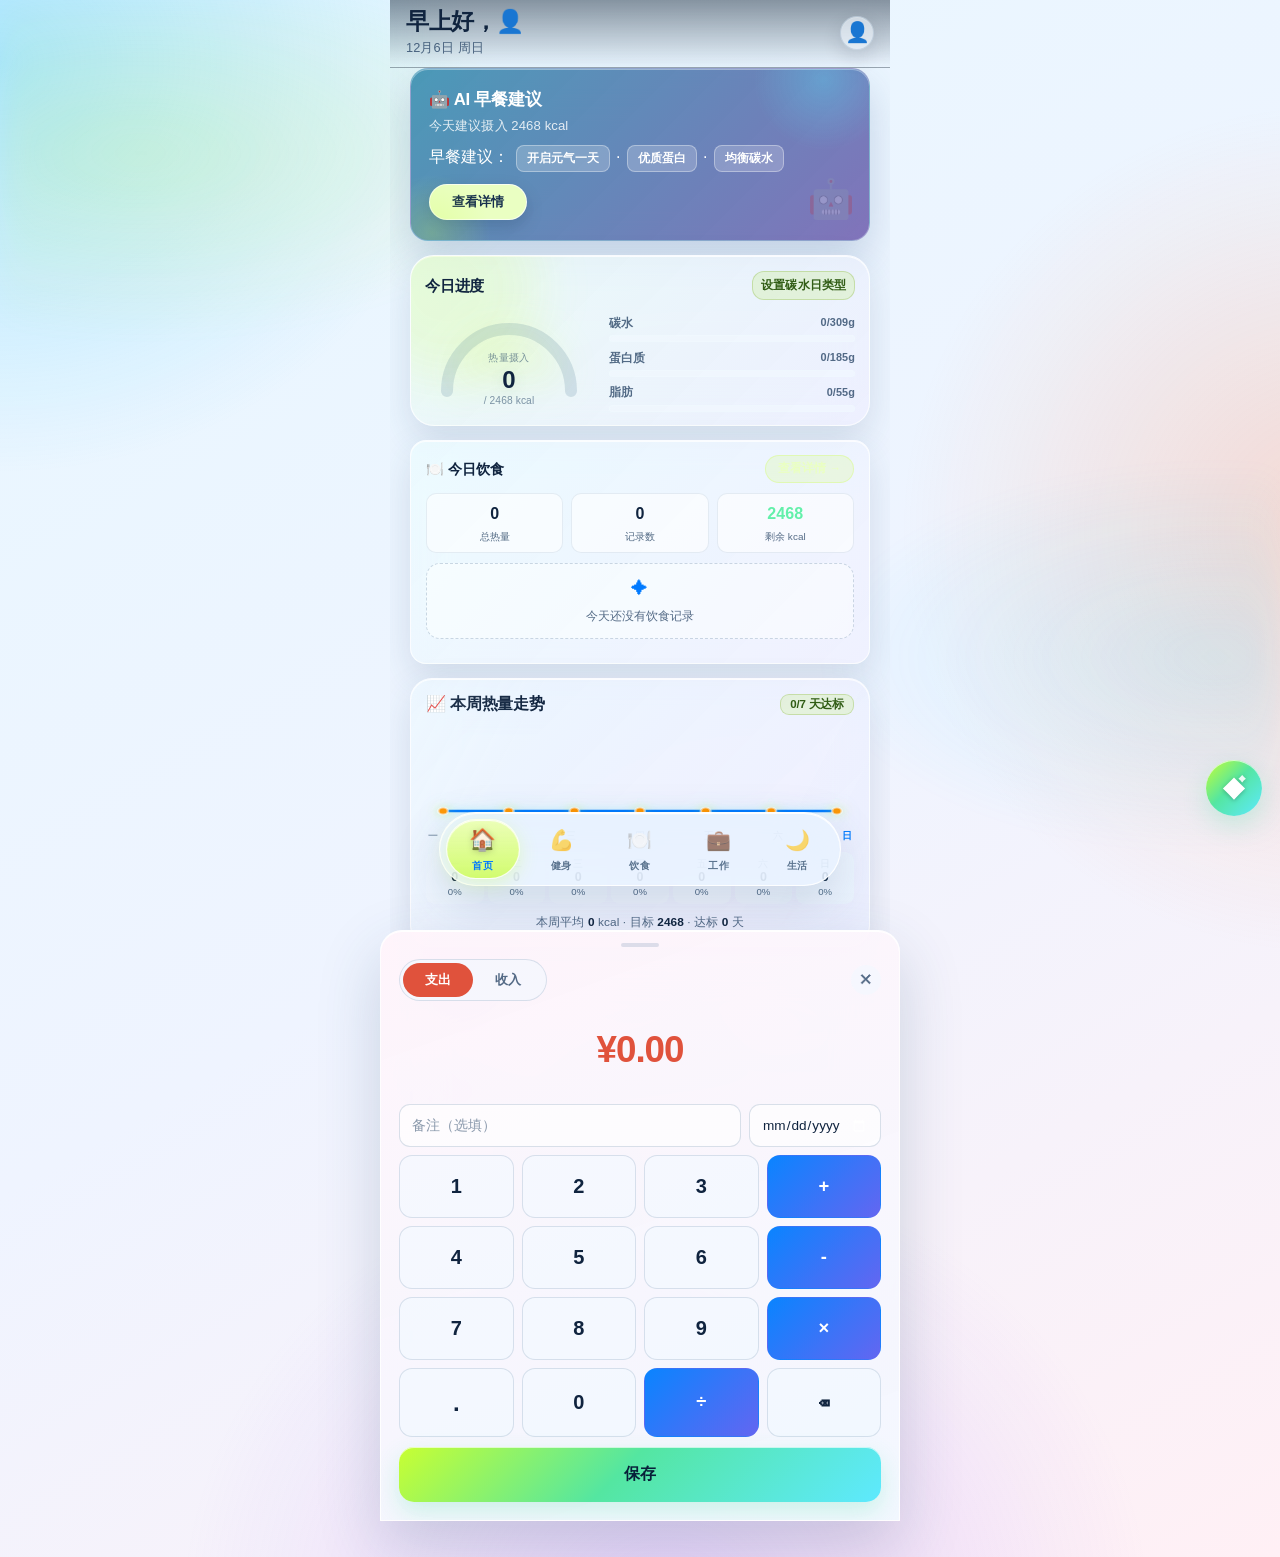
==== index.html @ b02e51b7 "chore: align trend chart asset version" ====
<!DOCTYPE html>
<html lang="zh-CN">
<head>
<meta charset="UTF-8">
<meta name="viewport" content="width=device-width,initial-scale=1,maximum-scale=1,user-scalable=no,viewport-fit=cover">
<meta name="apple-mobile-web-app-capable" content="yes">
<meta name="mobile-web-app-capable" content="yes">
<meta name="apple-mobile-web-app-status-bar-style" content="default">
<meta name="theme-color" content="#19365b">
<title>小满 · 健康生活</title>
<meta http-equiv="Cache-Control" content="no-cache, no-store, must-revalidate">
<meta http-equiv="Pragma" content="no-cache">
<meta http-equiv="Expires" content="0">
<style>
*{margin:0;padding:0;box-sizing:border-box;-webkit-tap-highlight-color:transparent}
:root{--bg:#f5f5f7;--sf:#fff;--sf2:#f8f8fa;--bd:#e4e4ea;--t1:#1c1c1e;--t2:#5e5f66;--t3:#6f7077;--pri:#0a84ff;--priBg:#e3f0ff;--priBd:#b3d7ff;--grn:#30d158;--grnBg:#e8f9ee;--red:#ff3b30;--org:#ff9500;--orgBg:#fff5e6;--pur:#af52de;--purBg:#f6effd;--tea:#5ac8fa;--rd:14px;--rs:10px;--sh:0 1px 3px rgba(0,0,0,.06);--btn-r:14px;--btn-bg:var(--sf2);--btn-bd:var(--bd);--btn-sh:0 4px 14px rgba(0,0,0,.10), inset 0 1px 0 rgba(255,255,255,.85);--btn-acc:var(--pri);--btn-acc-bg:var(--priBg);--redBg:#ffeae8;--fat:#ff7a8a;--fatBg:#ffe9ec;--brand-g:linear-gradient(135deg,#0a84ff,#6366f1);--ease:cubic-bezier(.4,0,.2,1);--ease-spring:cubic-bezier(.34,1.56,.64,1);--tap:.16s}
[data-theme=dark]{--bg:#0a0a0c;--sf:#1c1c1e;--sf2:#2c2c2e;--bd:#3a3a3e;--t1:#f5f5f7;--t2:#b4b4b9;--t3:#a0a0a8;--priBg:#0a2540;--priBd:#1f4f80;--grnBg:#0d2818;--orgBg:#2d1f08;--purBg:#1a0d2e;--btn-bg:#2c2c2e;--btn-bd:#3a3a3c;--btn-sh:0 4px 14px rgba(0,0,0,.5), inset 0 1px 0 rgba(255,255,255,.12);--btn-acc-bg:var(--priBg);--redBg:#3a1413;--fatBg:#3a1820}
body{font-family:-apple-system,BlinkMacSystemFont,'SF Pro Text','SF Pro Display','Helvetica Neue','PingFang SC','Hiragino Sans GB','Microsoft YaHei',sans-serif;background:var(--bg);display:flex;justify-content:center;color:var(--t1);line-height:1.55;-webkit-text-size-adjust:100%;text-size-adjust:100%;-webkit-font-smoothing:antialiased;-moz-osx-font-smoothing:grayscale;text-rendering:optimizeLegibility;letter-spacing:.1px;font-feature-settings:'tnum';font-variant-numeric:tabular-nums}
.ph{width:100%;max-width:480px;min-height:100vh;min-height:100dvh;background:var(--bg);position:relative;overflow-x:hidden;padding-bottom:calc(88px + env(safe-area-inset-bottom, 34px))}
.hdr{padding:calc(8px + env(safe-area-inset-top,0px)) 16px 10px;background:transparent;color:var(--t1);position:relative;z-index:1}
.hdr-inner{display:flex;align-items:center;justify-content:space-between}
.hdr-greet{font-size:1.42rem;font-weight:700;letter-spacing:-0.4px;color:var(--t1);line-height:1.2}
.hdr-greet .emoji{margin-left:4px}
.hdr-date{font-size:.8rem;color:var(--t2);margin-top:4px;line-height:1.4}
.hdr-date .cd-dot{color:var(--pri);font-weight:600}
.hdr .hb.avbtn{background-color:var(--sf2);color:var(--t1);border:1px solid var(--bd);border-radius:50%}
.ha{display:flex;gap:6px}
.hb.thc{position:relative}
.hb.thc .dot{position:absolute;top:3px;right:3px;width:9px;height:9px;border-radius:50%;background:var(--pri);border:1.5px solid var(--sf);box-shadow:0 0 0 1px var(--bd)}
.swatches{display:grid;grid-template-columns:repeat(4,1fr);gap:12px;margin:6px 0 4px}
.sw{aspect-ratio:1;border-radius:14px;border:1px solid var(--bd);display:flex;align-items:center;justify-content:center;cursor:pointer;font-size:1.3rem;position:relative;transition:.18s}
.sw.on{border-color:var(--t1);box-shadow:0 0 0 3px var(--t1)}
.sw .ck{position:absolute;right:6px;bottom:5px;color:#fff;font-size:.8rem;font-weight:700;text-shadow:0 1px 2px rgba(0,0,0,.4)}
.thc-hint{font-size:.72rem;color:var(--t2);text-align:center;margin-top:6px}
.custom-row{display:flex;align-items:center;gap:10px;margin-top:12px;padding:10px;border:1px solid var(--bd);border-radius:12px;transition:.18s}
.custom-row.on{border-color:var(--t1);box-shadow:0 0 0 3px var(--t1)}
.custom-row span{font-size:.85rem;font-weight:600;color:var(--t1)}
#thcCustom{-webkit-appearance:none;appearance:none;width:40px;height:40px;padding:0;border:none;border-radius:50%;background:none;cursor:pointer;overflow:hidden}
#thcCustom::-webkit-color-swatch-wrapper{padding:0}
#thcCustom::-webkit-color-swatch{border:1px solid var(--bd);border-radius:50%}
#thcCustom::-moz-color-swatch{border:1px solid var(--bd);border-radius:50%}

.hb{width:34px;height:34px;border-radius:50%;background:var(--btn-bg);display:flex;align-items:center;justify-content:center;font-size:1rem;box-shadow:var(--btn-sh);border:1px solid var(--btn-bd);cursor:pointer}
.hb.txt{width:auto;height:30px;border-radius:15px;padding:0 11px;font-size:.75rem;font-weight:600;letter-spacing:0;gap:4px}
.pf-top{display:flex;align-items:center;justify-content:space-between;gap:12px;margin-bottom:14px}
.pf-tools{display:flex;gap:6px;flex-shrink:0}
.tabs{display:flex;margin:0 16px 12px;background:var(--sf2);border-radius:10px;padding:3px}
.tab{flex:1;padding:7px;text-align:center;font-size:.82rem;font-weight:600;color:var(--t2);border-radius:8px;transition:.2s;cursor:pointer}
.tab.on{background:var(--sf);color:var(--t1);box-shadow:var(--sh)}
.pnl{display:none;padding:0 16px}.pnl.on{display:block}
.card{background:var(--sf);border-radius:var(--rd);padding:16px;margin-bottom:12px;box-shadow:var(--sh)}
/* 我的页 */
.mine-hd{display:flex;align-items:center;gap:12px;padding:8px 2px 14px}
.mine-hd .av{width:48px;height:48px;border-radius:50%;background:var(--brand-g);color:#fff;display:flex;align-items:center;justify-content:center;font-size:1.5rem;flex-shrink:0}
.mine-hd .t{font-size:1.05rem;font-weight:700}
.mine-hd .s{font-size:.72rem;color:var(--t2)}
.ct{font-size:1rem;font-weight:700;letter-spacing:-0.2px;margin-bottom:14px;display:flex;align-items:center;justify-content:space-between;line-height:1.3}
.ct-ai{display:inline-flex;align-items:center;gap:6px}
.sl{font-size:.76rem;font-weight:600;color:var(--t2);letter-spacing:.5px;margin:26px 0 12px;padding-left:13px;position:relative;line-height:1.3}
.sl::before{content:'';position:absolute;left:0;top:52%;transform:translateY(-50%);width:3px;height:.74rem;background:var(--pri);border-radius:2px}
/* profile */
.pg{display:grid;grid-template-columns:1fr 1fr;gap:10px}
.pi{background:var(--sf2);border-radius:var(--rs);padding:12px}
.pi label{display:block;font-size:.7rem;color:var(--t2);margin-bottom:4px}
.pi input,.pi select{width:100%;border:none;background:transparent;font-size:1.05rem;font-weight:700;color:var(--t1);outline:none}
.pi select{-webkit-appearance:none;appearance:none}
.pi-full{grid-column:1/-1}
.ai-hint{font-size:.72rem;color:var(--t2);margin-top:8px;line-height:1.55}
.bmr{background:linear-gradient(135deg,var(--pri),#0091ff);color:#fff;border-radius:var(--rd);padding:16px;margin-bottom:12px}
.bmr .lb{font-size:.72rem;opacity:.85}.bmr .v{font-size:1.8rem;font-weight:800;margin:2px 0}.bmr .v small{font-size:.85rem;font-weight:500}
.bmr .sub{font-size:.72rem;opacity:.85;display:flex;gap:12px;margin-top:4px}
.act-row{display:flex;gap:5px;flex-wrap:wrap;margin-top:4px}
.act-opt{padding:6px 12px;border-radius:14px;font-size:.72rem;background:var(--btn-bg);color:var(--t2);cursor:pointer;border:1px solid var(--btn-bd)}
.act-opt.on{background:var(--brand-g);color:#fff;border-color:var(--pri)}
/* cal ring */
.crb{display:flex;align-items:center;gap:16px}
.cr{width:90px;height:90px;position:relative;flex-shrink:0}
.cr svg{transform:rotate(-90deg)}
.cr .ctr{position:absolute;top:50%;left:50%;transform:translate(-50%,-50%);text-align:center}
.cr .ctr .v{font-size:1.2rem;font-weight:800;line-height:1}.cr .ctr .u{font-size:.6rem;color:var(--t2)}
.ci{flex:1}.ci .r{display:flex;justify-content:space-between;font-size:.78rem;margin-bottom:4px}.ci .r .lb{color:var(--t2)}.ci .r .v{font-weight:600}
.ch{font-size:.68rem;color:var(--t3);text-align:center;margin-top:6px}
/* macros */
.mb{margin-bottom:7px;background:var(--sf2);border-radius:10px;padding:6px 10px}
.mb .hd{display:flex;justify-content:space-between;font-size:.8rem;margin-bottom:3px}
.mb .hd .mn{font-weight:700;font-size:.84rem;display:flex;align-items:center;gap:4px}
.mb .hd span:last-child{font-weight:700;color:var(--t1);font-size:.84rem}
.mb .tk{height:8px;background:rgba(0,0,0,.06);border-radius:5px;overflow:hidden}
.mb .fl{height:100%;border-radius:5px;transition:width .5s cubic-bezier(.22,1,.36,1)}
.mb .sb{font-size:.66rem;color:var(--t2);margin-top:2px;font-weight:500}
/* carb day types */
.cdchips{display:flex;flex-wrap:wrap;gap:6px;margin-bottom:11px}
.cdchip{flex:1;min-width:58px;text-align:center;font-size:.72rem;font-weight:700;padding:7px 4px;border-radius:11px;background:var(--btn-bg);border:1.5px solid var(--btn-bd);color:var(--t2);cursor:pointer;transition:.2s;line-height:1.3}
.cdchip.on{background:var(--brand-g);color:#fff;border-color:var(--pri);box-shadow:0 3px 10px rgba(37,99,235,.25)}
.cdchip .ml2{font-size:.6rem;font-weight:500;display:block;opacity:.85;margin-top:1px}
.cdlist{display:flex;flex-direction:column;gap:4px}
.cditem{display:flex;align-items:center;gap:8px;background:var(--sf2);border-radius:11px;padding:9px 11px}
.cditem .nm{flex:1;font-size:.86rem;font-weight:700;line-height:1.3;color:var(--t1)}
.cditem .ml3{font-size:.7rem;color:var(--t2);display:block;font-weight:500;margin-top:2px}
.cditem .ed{color:var(--pri);font-size:.84rem;cursor:pointer;padding:3px 7px;border-radius:7px}
.cditem .ed:hover{background:var(--priBg)}
.cditem .dl{color:var(--t3);font-size:.94rem;cursor:pointer;padding:3px 7px;border-radius:7px}
.cditem .dl:hover{color:var(--red);background:var(--redBg)}
.cdempty{font-size:.74rem;color:var(--t3);text-align:center;padding:10px 4px}
.cdlbl{font-size:.66rem;color:var(--t2);margin:7px 0 3px}
/* carb day modal */
.cdov{position:fixed;top:0;left:0;right:0;bottom:0;background:rgba(0,0,0,.45);display:none;align-items:center;justify-content:center;z-index:1000;padding:16px}
.cdov.show{display:flex}
.cdmd{background:var(--sf);border-radius:var(--rs);padding:20px;width:100%;max-width:340px;box-shadow:0 10px 40px rgba(0,0,0,.2)}
.cdmd h3{margin-bottom:16px;font-size:1.06rem;font-weight:700;letter-spacing:-0.2px;color:var(--t1);line-height:1.3}
.cdf{margin-bottom:10px}
.cdf label{display:block;font-size:.74rem;color:var(--t2);margin-bottom:4px}
.cdf input,.cdf select{width:100%;padding:9px 12px;border-radius:8px;border:1px solid var(--bd);background:var(--sf2);color:var(--t1);font-size:.9rem;outline:none;-webkit-appearance:none;appearance:none}
.cdf input:focus{border-color:var(--pri)}
.cdacts{display:flex;gap:8px;justify-content:flex-end;margin-top:14px}
.cdbtn{padding:8px 16px;border-radius:var(--btn-r);font-size:.82rem;font-weight:600;border:1px solid var(--btn-bd);cursor:pointer;box-shadow:var(--btn-sh)}
.cdbtn.c{background:var(--btn-bg);color:var(--t2);border:1px solid var(--btn-bd)}
.cdbtn.s{background:var(--btn-acc-bg);color:var(--btn-acc);border:1px solid var(--btn-acc)}
.cdprev{margin:6px 0 2px;padding:9px 12px;border-radius:10px;background:var(--priBg);color:var(--pri);font-size:.78rem;font-weight:600;line-height:1.4}
.cdprev-note{display:block;margin-top:2px;font-size:.66rem;font-weight:500;opacity:.8}
/* meals */
.ml{background:var(--sf2);border-radius:var(--rs);padding:12px;margin-bottom:8px}
.ml .mh{display:flex;justify-content:space-between;align-items:center;margin-bottom:6px}
.ml .mn{font-weight:700;font-size:.88rem;display:flex;align-items:center;gap:5px}.ml .mt{font-size:.7rem;color:var(--t3)}
.mi{display:flex;justify-content:space-between;align-items:center;font-size:.8rem;padding:8px 0;border-bottom:1px solid var(--bd)}
.mi:last-child{border-bottom:none}
.mi .fd{flex:1;min-width:0;padding-right:8px}
.mi .fn{font-weight:600;font-size:.85rem;line-height:1.25;display:flex;align-items:baseline;flex-wrap:wrap}
.mi .fa{font-size:.68rem;color:var(--t2);font-weight:400;margin-left:5px}
.mi .mac{font-size:.66rem;color:var(--t3);margin-top:2px;white-space:nowrap;overflow:hidden;text-overflow:ellipsis}
.mi .cal{background:var(--orgBg);color:var(--org);font-weight:700;font-size:.72rem;padding:4px 9px;border-radius:9px;white-space:nowrap;flex-shrink:0}
.mi .dl{color:var(--t3);cursor:pointer;padding:2px 6px;font-size:.9rem;flex-shrink:0}
.mi .dl:hover{color:var(--red)}
.mi .dl.ed{font-size:.82rem;margin-right:2px}
.mi .dl.ed:hover{color:var(--pri)}
.mi .fi-ic{flex-shrink:0;width:26px;height:26px;border-radius:8px;background:var(--sf2);border:1px solid var(--bd);display:flex;align-items:center;justify-content:center;font-size:.95rem}
.food-item .fi-ic{flex-shrink:0;width:24px;height:24px;border-radius:7px;background:var(--sf2);border:1px solid var(--bd);display:inline-flex;align-items:center;justify-content:center;font-size:.9rem;margin-right:8px}
.em-name{font-size:1rem;font-weight:700;color:var(--t1);margin:2px 0 12px}
.em-prev{margin-top:10px;font-size:.82rem;color:var(--org);font-weight:600;background:var(--orgBg);padding:8px 12px;border-radius:10px;text-align:center}
.mt2{font-size:.72rem;color:var(--t2);margin-top:4px;font-weight:600}
.empty{font-size:.78rem;color:var(--t3);font-style:italic}
.ab{font-size:.95rem;color:var(--pri);width:28px;height:28px;border-radius:50%;background:var(--priBg);display:flex;align-items:center;justify-content:center;flex-shrink:0;cursor:pointer;border:none}
/* water */
.wc{display:flex;justify-content:space-between;margin:8px 0}
.cp{font-size:1.3rem;cursor:pointer;filter:grayscale(1) opacity(.35);transition:.15s;position:relative}.cp.on{filter:none}.cp:active{transform:scale(1.2)}
/* 饮水打卡动效 */
@keyframes cpSplash{0%{transform:scale(1)}45%{transform:scale(1.5) translateY(-3px)}100%{transform:scale(1)}}
.cp.splash{animation:cpSplash .5s cubic-bezier(.34,1.56,.64,1)}
.cp .ripple{position:absolute;left:50%;top:50%;width:10px;height:10px;margin:-5px 0 0 -5px;border-radius:50%;background:var(--pri);opacity:.55;pointer-events:none;animation:rippleGo .6s ease-out forwards}
@keyframes rippleGo{0%{transform:scale(.3);opacity:.55}100%{transform:scale(5.5);opacity:0}}
/* 8杯水庆祝 */
.wb-celebrate{position:fixed;inset:0;display:flex;align-items:center;justify-content:center;pointer-events:none;z-index:9998}
.wb-badge{font-size:1.45rem;font-weight:800;color:#fff;background:linear-gradient(135deg,#0a84ff,#34c759);padding:14px 26px;border-radius:22px;box-shadow:0 14px 44px rgba(10,132,255,.5);animation:badgePop .6s cubic-bezier(.34,1.56,.64,1) both;text-align:center}
@keyframes badgePop{0%{transform:scale(.4);opacity:0}60%{transform:scale(1.1);opacity:1}100%{transform:scale(1)}}
.wb-badge .wb-emoji{font-size:2rem;display:block;margin-bottom:4px}
.confetti{position:fixed;top:-24px;width:9px;height:14px;border-radius:2px;z-index:9997;pointer-events:none;animation:confettiFall linear forwards}
@keyframes confettiFall{to{transform:translateY(112vh) rotate(760deg);opacity:.85}}
/* 热量走势详情 */
.wk-detail{display:flex;gap:4px;margin-top:9px}
.wk-d{flex:1;text-align:center;padding:6px 2px;border-radius:9px;background:var(--sf2);font-size:.6rem;color:var(--t2);line-height:1.25}
.wk-d b{display:block;font-size:.78rem;color:var(--t1);font-weight:700;font-variant-numeric:tabular-nums}
.wk-d.hit{background:var(--grnBg)}.wk-d.hit b{color:var(--grn)}
.wk-d.miss b{color:var(--org)}
.wk-sum{margin-top:9px;font-size:.74rem;color:var(--t3);text-align:center}
.wk-sum b{color:var(--t1)}
/* 训练总结卡 */
.fit-sum-card{margin-bottom:10px}
.fit-plan-banner{font-size:.74rem;line-height:1.5;color:var(--pri);background:var(--priBg);border:1px solid var(--priBd);border-radius:10px;padding:7px 10px;margin-bottom:10px}
.fit-plan-banner.cust{color:var(--t2);background:var(--sf2);border-color:var(--bd)}
.fit-sum-hd{display:flex;align-items:baseline;justify-content:space-between;margin-bottom:4px}
.fit-sum-vol{font-size:1.55rem;font-weight:800;color:var(--pri);letter-spacing:-.02em;font-variant-numeric:tabular-nums}
.fit-sum-vol small{font-size:.7rem;font-weight:600;color:var(--t2);margin-left:3px}
.fit-sum-sub{font-size:.72rem;color:var(--t2)}
.fit-sum-stats{display:flex;gap:12px;margin-top:7px;font-size:.72rem;color:var(--t2);flex-wrap:wrap}
.fit-sum-stats b{color:var(--t1);font-weight:700;font-variant-numeric:tabular-nums}
.fit-sum-parts{margin-top:11px;display:flex;flex-direction:column;gap:7px}
.fit-sp{display:flex;align-items:center;gap:8px;font-size:.74rem}
.fit-sp-nm{width:44px;color:var(--t1);font-weight:600;flex-shrink:0;overflow:hidden;text-overflow:ellipsis;white-space:nowrap}
.fit-sp-bar{flex:1;height:8px;border-radius:6px;background:var(--sf2);overflow:hidden}
.fit-sp-fill{height:100%;border-radius:6px;background:linear-gradient(90deg,#0a84ff,#34c759);transition:width .4s ease}
.fit-sp-v{width:62px;text-align:right;color:var(--t2);font-variant-numeric:tabular-nums;flex-shrink:0}
/* 训练计划 */
.fit-top-btns{display:flex;gap:8px;margin-bottom:12px}
.fit-top-btns .addbtn{margin-bottom:0;flex:1}
.fit-top-btns .addbtn.ai{background:var(--sf2);color:var(--pri);border:1px solid var(--pri);box-shadow:none}
.plan-card{background:var(--sf);border:1px solid var(--bd);border-radius:14px;padding:12px 14px;margin-bottom:10px}
.plan-hd{display:flex;align-items:center;justify-content:space-between;gap:8px}
.plan-name{font-size:.95rem;font-weight:700;color:var(--t1)}
.plan-meta{font-size:.72rem;color:var(--t2);margin-top:3px;display:flex;align-items:center;flex-wrap:wrap;gap:6px}
.plan-today{display:inline-block;padding:2px 8px;border-radius:10px;background:var(--priBg);color:var(--pri);font-size:.66rem;font-weight:700}
.plan-acts{display:flex;gap:6px;margin-top:11px;flex-wrap:wrap}
.plan-btn{padding:7px 12px;border-radius:10px;border:1px solid var(--btn-bd);background:var(--btn-bg);color:var(--t2);font-size:.78rem;font-weight:600;cursor:pointer}
.plan-btn.pri{background:var(--brand-g);color:#fff;border:none}
.plan-btn.danger{color:var(--red);border-color:var(--redBg)}
.plan-slots{display:flex;flex-direction:column;gap:12px}
.plan-slot{background:var(--sf2);border-radius:12px;padding:10px 12px}
.plan-slot-hd{display:flex;align-items:center;justify-content:space-between;font-weight:700;color:var(--t1);font-size:.86rem;margin-bottom:6px}
.plan-slot-hd .plan-add{font-size:.74rem;font-weight:600;color:var(--pri);cursor:pointer}
.plan-slot-hd .plan-del{font-size:.72rem;font-weight:600;color:var(--t3);cursor:pointer}
.plan-part{display:flex;align-items:center;gap:6px;padding:7px 0;border-top:1px solid rgba(0,0,0,.05);font-size:.8rem}
.plan-part:first-of-type{border-top:none}
.plan-part-nm{font-weight:600;color:var(--t1);flex-shrink:0}
.plan-part-ex{font-size:.7rem;color:var(--t2);flex:1;overflow:hidden;text-overflow:ellipsis;white-space:nowrap}
.plan-part-del{color:var(--red);cursor:pointer;font-size:.8rem;flex-shrink:0}
.pf-input{width:100%;padding:10px 12px;border-radius:10px;border:1px solid var(--bd);background:var(--sf2);color:var(--t1);font-size:.9rem;outline:none;font-family:inherit;margin-bottom:10px;box-sizing:border-box}
.plan-meta2{font-size:.68rem;color:var(--t3);margin-top:3px;display:flex;align-items:center;flex-wrap:wrap;gap:6px}
.plan-goal{font-size:.74rem;color:var(--t2);margin-top:7px;background:var(--sf2);border-radius:10px;padding:7px 10px;line-height:1.5}
.plan-slot-today{border:1.5px solid var(--pri);box-shadow:0 0 0 3px var(--priBg)}
.plan-today-badge{font-size:.62rem;font-weight:700;color:#fff;background:var(--pri);padding:1px 7px;border-radius:8px;margin-left:4px}
.mf-hint{font-size:.68rem;color:var(--t3);margin:-4px 0 8px;line-height:1.4}
/* tasks */
.addbtn{width:100%;padding:12px;border-radius:13px;background:var(--brand-g);color:#fff;font-weight:700;font-size:.86rem;border:none;cursor:pointer;margin-bottom:12px;box-shadow:0 6px 18px rgba(99,102,241,.32)}
.addbtn:active{transform:scale(.99)}
.tk2{display:flex;align-items:center;gap:8px;padding:10px;background:var(--sf2);border-radius:8px;margin-bottom:5px;cursor:pointer}
.ck{width:22px;height:22px;border-radius:6px;border:2px solid var(--t3);display:flex;align-items:center;justify-content:center;flex-shrink:0;cursor:pointer;transition:.2s}
.ck.on{background:var(--grn);border-color:var(--grn);color:#fff;font-size:.75rem}
.tx{flex:1;font-size:.85rem;min-width:0;word-break:break-word}.tk2.done .tx{text-decoration:line-through;color:var(--t3)}
.tk-tag{font-size:.62rem;font-weight:700;padding:2px 7px;border-radius:6px;flex-shrink:0;line-height:1.4;white-space:nowrap}
.tk-tag.urgent{background:var(--red);color:#fff}
.tk-tag.important{background:var(--org);color:#fff}
.tk-tag.normal{background:var(--sf2);color:var(--t2);border:1px solid var(--bd)}
.tk-time{font-size:.68rem;color:var(--t2);flex-shrink:0;white-space:nowrap}
.dx{color:var(--t2);cursor:pointer;padding:0;font-size:.85rem;flex-shrink:0;width:24px;height:24px;border-radius:50%;background:var(--btn-bg);border:1px solid var(--btn-bd);display:flex;align-items:center;justify-content:center;box-shadow:var(--btn-sh)}
.dx:hover{color:var(--red);border-color:var(--red)}
.te{text-align:center;color:var(--t3);padding:16px;font-size:.82rem}
/* fitness */
.fp-hd{display:flex;justify-content:space-between;align-items:center;margin-bottom:6px}
.fp-name{font-weight:700;font-size:.92rem}
.fp-del{color:var(--t3);cursor:pointer;font-size:.82rem;padding:3px 7px}
.fit-part{background:var(--sf2);border-radius:10px;padding:10px;margin-bottom:8px}
.fit-ex{background:var(--sf);border-radius:10px;margin-bottom:6px;padding:8px 10px}
.fe-top{display:flex;align-items:center;gap:9px}
.fe-bot{display:flex;align-items:center;gap:10px;margin-top:8px;padding-top:8px;border-top:1px dashed var(--bd)}
.fit-demo{width:58px;height:58px;flex-shrink:0;border-radius:10px;overflow:hidden;position:relative;background:linear-gradient(145deg,#f7f8fa,#e9edf2);cursor:pointer;display:flex;align-items:center;justify-content:center}
.fit-demo img{width:100%;height:100%;object-fit:cover;display:block}
.fit-demo canvas{position:absolute;top:0;left:0;width:100%!important;height:100%!important}
.fit-ph{position:absolute;inset:0;display:flex;align-items:center;justify-content:center;font-size:1.5rem;opacity:.85}
.lib-ph{position:absolute;inset:0;display:flex;align-items:center;justify-content:center;font-size:2rem;opacity:.85}
.fit-demo .fit-play{position:absolute;right:3px;bottom:3px;background:rgba(0,0,0,.45);color:#fff;font-size:.54rem;padding:1px 5px;border-radius:8px;pointer-events:none}
.fit-txt{flex:1;min-width:0;display:flex;flex-direction:column;justify-content:center;gap:3px;cursor:pointer}
.fit-txt .fi-zh{font-size:.92rem;font-weight:700;line-height:1.25;color:var(--t1);min-width:0;white-space:normal;word-break:break-word}
.fit-txt .fi-en{font-size:.62rem;color:var(--t3);line-height:1.2;min-width:0;white-space:normal;word-break:break-word;font-style:italic;letter-spacing:.2px}
.fit-ex.done .fi-zh{text-decoration:line-through;color:var(--t3)}
.fit-top{display:flex;align-items:center;gap:12px;margin-bottom:10px}
.fit-top .addbtn{width:auto;margin-bottom:0;flex-shrink:0}
.fit-prog{flex:1;display:flex;align-items:center;gap:8px;min-width:0}
.fp-bar{flex:1;height:8px;border-radius:6px;background:var(--sf2);overflow:hidden}
.fp-fill{height:100%;width:0%;border-radius:6px;background:var(--grn);transition:width .3s}
.fp-pct{font-size:.78rem;font-weight:700;color:var(--t1);white-space:nowrap;min-width:38px;text-align:right}
.fnum{flex:1;display:flex;align-items:center;gap:3px;background:var(--sf2);border:1px solid var(--bd);border-radius:9px;padding:5px 8px}
.fnum input{width:100%;min-width:0;border:none;background:transparent;color:var(--t1);font-size:.85rem;text-align:center;outline:none;font-family:inherit;-moz-appearance:textfield}
.fnum input::-webkit-outer-spin-button,.fnum input::-webkit-inner-spin-button{-webkit-appearance:none;margin:0}
.fnum span{font-size:.66rem;color:var(--t2);white-space:nowrap;flex-shrink:0}
.fp-cnt{font-size:.64rem;color:var(--t2);background:var(--sf);border-radius:9px;padding:1px 8px;margin-left:5px;font-weight:600}
.cfm-msg{font-size:.86rem;color:var(--t1);line-height:1.55;padding:4px 2px 8px}
.fex-sel{display:flex;flex-wrap:wrap;gap:6px;margin-top:8px}
.fex-chip{display:flex;align-items:center;gap:5px;background:var(--priBg);color:var(--pri);border-radius:14px;padding:4px 10px;font-size:.76rem}
.fex-chip .x{color:var(--t3);cursor:pointer;font-size:.9rem;line-height:1}
.food-item.sel{background:var(--priBg);color:var(--pri);font-weight:600;border-color:var(--pri);box-shadow:0 1px 3px rgba(0,122,255,.18)}
.food-item .fi-sel{font-size:.66rem;color:var(--pri);white-space:nowrap;font-weight:700;flex-shrink:0}
/* fitness sub-tabs */
.ftab{flex:1;padding:7px;text-align:center;font-size:.82rem;font-weight:600;color:var(--t2);border-radius:8px;transition:.2s;cursor:pointer}
.ftab.on{background:var(--sf);color:var(--t1);box-shadow:var(--sh)}
/* library */
.lib-wrap{display:flex;gap:10px;align-items:flex-start}
.lib-cats{width:84px;flex-shrink:0;display:flex;flex-direction:column;gap:7px;position:sticky;top:58px}
.lib-cat{display:flex;align-items:center;gap:5px;padding:9px 7px;border-radius:12px;background:var(--sf2);border:1px solid transparent;color:var(--t2);font-size:.8rem;font-weight:600;cursor:pointer;transition:.18s;-webkit-appearance:none;appearance:none;box-shadow:none;font-family:inherit;-webkit-tap-highlight-color:transparent}
.lib-cat .lic{font-size:1rem}
.lib-cat .ln{flex:1}
.lib-cat .lc{font-size:.62rem;font-weight:700;background:var(--bd);color:var(--t2);border-radius:8px;padding:2px 5px;min-width:18px;text-align:center;line-height:1;display:inline-flex;align-items:center;justify-content:center;box-shadow:0 0 4px rgba(0,0,0,.18)}
.lib-cat.on{background:var(--priBg);color:var(--pri);border-color:var(--pri)}
.lib-cat.on .lc{background:var(--pri);color:#fff;box-shadow:0 0 6px rgba(0,122,255,.5)}
.lib-exes{flex:1;display:grid;grid-template-columns:repeat(2,minmax(0,1fr));gap:10px;min-width:0}
.lib-ex{position:relative;display:flex;flex-direction:column;align-items:stretch;gap:8px;background:var(--sf);border-radius:16px;padding:8px;box-shadow:var(--sh);min-width:0;overflow:hidden}
.lib-demo{width:100%;height:108px;flex-shrink:0;background:linear-gradient(145deg,#f7f8fa,#e9edf2);border-radius:12px;display:flex;align-items:center;justify-content:center;overflow:hidden}
.lib-cv{display:block}
.lib-thumb{position:absolute;inset:0;width:100%;height:100%;object-fit:cover}
.lib-info-btn{position:absolute;top:6px;left:6px;background:var(--pri);color:#fff;font-size:.6rem;font-weight:700;padding:3px 8px;border-radius:7px;cursor:pointer;z-index:2;line-height:1.4}
.lib-demo{position:relative}
/* 动作详情弹窗 */
.exd-canvas-wrap{background:var(--sf2);border-radius:14px;margin-bottom:14px;display:flex;align-items:center;justify-content:center;padding:10px;height:240px}
.exd-gif{width:200px;height:200px;object-fit:cover;border-radius:10px;display:block}
#exDetailCv{width:200px;height:200px}
.exd-desc{font-size:.85rem;line-height:1.65;color:var(--t1);margin-bottom:14px;padding:0 2px}
.exd-muscles{display:flex;flex-wrap:wrap;gap:6px;align-items:center;margin-bottom:14px}
.exd-muscle{background:var(--priBg);color:var(--pri);font-size:.72rem;font-weight:600;padding:4px 10px;border-radius:10px;line-height:1.4}
.exd-steps{margin:0 0 14px;padding-left:18px;color:var(--t1);font-size:.82rem;line-height:1.7}
.exd-steps li{margin-bottom:4px;padding-left:2px}
.lib-info{flex:1;min-width:0}
.lib-name{font-size:.84rem;font-weight:700;white-space:nowrap;overflow:hidden;text-overflow:ellipsis}
.lib-alias{font-size:.66rem;color:var(--t2);margin-top:2px;white-space:nowrap;overflow:hidden;text-overflow:ellipsis}
.lib-catt{display:inline-block;font-size:.6rem;font-weight:700;color:var(--t2);background:var(--sf2);border:1px solid var(--bd);border-radius:6px;padding:1px 6px;margin-top:5px}
.lib-add{position:absolute;right:8px;bottom:8px;width:27px;height:27px;border-radius:50%;background:var(--btn-acc-bg);color:var(--btn-acc);border:1px solid var(--btn-acc);font-size:1.05rem;flex-shrink:0;cursor:pointer;line-height:1;display:flex;align-items:center;justify-content:center;box-shadow:var(--btn-sh)}
.lib-add:active{transform:scale(.9)}
.lib-tip{font-size:.7rem;color:var(--t3);text-align:center;margin-top:10px}
/* demo animation: 已替换为 canvas 3D 火柴人，原 2D SVG/CSS keyframes 已移除 */
/* timer */
.tb{display:flex;align-items:center;gap:14px;background:var(--sf2);border-radius:10px;padding:14px}
.td{font-size:1.8rem;font-weight:800;font-variant-numeric:tabular-nums;color:var(--pri)}
.tbs{display:flex;gap:6px}
.tbn{padding:7px 14px;border-radius:var(--btn-r);font-size:.8rem;font-weight:600;border:1px solid var(--btn-bd);cursor:pointer;box-shadow:var(--btn-sh)}
.tbn.go{background:var(--grnBg);color:var(--grn);border:1px solid var(--grn)}.tbn.stop{background:var(--redBg);color:var(--red);border:1px solid var(--red)}.tbn.rst{background:var(--btn-bg);border:1px solid var(--btn-bd);color:var(--t2);box-shadow:var(--btn-sh)}
/* life */
.lg{display:grid;grid-template-columns:1fr 1fr;gap:8px}
.lc{background:var(--sf2);border-radius:10px;padding:12px;text-align:center}
.lc .ic{font-size:1.4rem}.lc .lb{font-size:.68rem;color:var(--t2);margin:2px 0}
.lc input{width:100%;border:none;background:transparent;font-size:1rem;font-weight:700;text-align:center;color:var(--t1);outline:none}
/* life tags (吃喝玩乐衣食住行) */
.life-wrap{display:flex;flex-direction:column;gap:12px;align-items:stretch}
.life-cats{width:auto;flex-shrink:0;display:flex;flex-direction:row;gap:8px;overflow-x:auto;-webkit-overflow-scrolling:touch;padding-bottom:3px}
.life-cats::-webkit-scrollbar{display:none}
.life-cats{scrollbar-width:none}
.life-cat{position:relative;display:flex;flex-direction:column;align-items:center;justify-content:center;gap:2px;padding:9px 4px;min-width:54px;flex-shrink:0;border-radius:13px;background:var(--sf2);border:1px solid transparent;color:var(--t2);font-size:.7rem;font-weight:600;cursor:pointer;transition:.18s;-webkit-appearance:none;appearance:none;font-family:inherit;-webkit-tap-highlight-color:transparent}
.life-cat .lic{font-size:1.2rem;line-height:1}
.life-cat.on{background:var(--priBg);color:var(--pri);border-color:var(--pri);box-shadow:0 3px 10px rgba(0,122,255,.16)}
.life-cat .lcnt{position:absolute;top:3px;right:4px;min-width:15px;height:15px;padding:0 3px;border-radius:8px;background:var(--bd);color:var(--t2);font-size:.56rem;font-weight:700;line-height:15px;text-align:center;display:inline-flex;align-items:center;justify-content:center}
.life-cat.on .lcnt{background:var(--pri);color:#fff}
.life-panel{flex:1;min-width:0;display:flex;flex-direction:column;gap:10px}
.life-tag-hd{font-size:1rem;font-weight:700;letter-spacing:-0.2px;color:var(--t1);display:flex;align-items:center;gap:6px;line-height:1.3}
.life-recs{display:flex;flex-direction:column;gap:6px}
.life-empty{font-size:.76rem;color:var(--t3);text-align:center;padding:14px 0;font-style:italic}
.life-rec-item{display:flex;align-items:center;gap:8px;background:var(--sf);border-radius:11px;padding:9px 11px;box-shadow:var(--sh)}
.lri-text{flex:1;min-width:0;font-size:.84rem;color:var(--t1);word-break:break-word}
.lri-time{font-size:.66rem;color:var(--t3);white-space:nowrap;flex-shrink:0}
.lri-del{font-size:.78rem;color:var(--t3);cursor:pointer;flex-shrink:0;width:20px;height:20px;border-radius:50%;display:flex;align-items:center;justify-content:center}
.lri-del:active{background:var(--sf2)}
.life-add{display:flex;gap:7px}
.life-add input{flex:1;border:1px solid var(--btn-bd);background:var(--btn-bg);border-radius:11px;padding:10px 12px;font-size:.84rem;color:var(--t1);outline:none}
.life-add button{flex-shrink:0;width:42px;border:none;border-radius:11px;background:var(--brand-g);color:#fff;font-size:1.2rem;font-weight:700;cursor:pointer;-webkit-appearance:none;appearance:none}
.life-metrics{display:grid;grid-template-columns:1fr 1fr;gap:8px}
.life-metrics .lc{background:var(--sf);box-shadow:var(--sh)}
/* mood */
.ms{display:flex;justify-content:space-around}
.md{font-size:1.6rem;padding:6px;border-radius:10px;cursor:pointer;filter:grayscale(.5) opacity(.5);transition:.15s;border:none;background:none}
.md.on{filter:none;background:var(--priBg);transform:scale(1.1)}
/* notes */
.nt{width:100%;min-height:70px;border:1px solid var(--bd);border-radius:8px;padding:10px;background:var(--sf2);color:var(--t1);font-size:.85rem;resize:vertical;outline:none;font-family:inherit}
.nt:focus{border-color:var(--pri)}
/* calendar */
.clh{display:flex;justify-content:space-between;align-items:center;margin-bottom:8px}
.cln{width:30px;height:30px;border-radius:50%;background:var(--btn-bg);border:1px solid var(--btn-bd);box-shadow:var(--btn-sh);cursor:pointer;font-size:.8rem;color:var(--t1)}
.clt{font-weight:700;font-size:.9rem}
.clg{display:grid;grid-template-columns:repeat(7,1fr);gap:2px;touch-action:pan-y;will-change:transform}
.cdw{text-align:center;font-size:.62rem;color:var(--t3);padding:2px;font-weight:600}
.cld{aspect-ratio:.9;min-height:56px;overflow:hidden;display:flex;flex-direction:column;align-items:center;justify-content:center;border-radius:6px;font-size:.7rem;cursor:pointer;background:var(--sf2);position:relative}
.cld:hover{outline:2px solid var(--pri)}.cld.tdy{background:var(--priBg);color:var(--pri);font-weight:700}.cld.oth{opacity:.25}
.cld.sel{outline:none;background:var(--sf2);font-weight:700}
.cld.sel .cld-num{width:26px;height:26px;border-radius:50%;background:linear-gradient(145deg,#4aa3ff,#0a84ff);color:#fff;display:flex;align-items:center;justify-content:center;font-weight:800;box-shadow:0 4px 12px rgba(10,132,255,.38)}
.cld-num{line-height:1;display:flex;align-items:center;justify-content:center}
[data-theme=dark] .cld.tdy{background:rgba(74,163,255,.18);color:#9cc3ff}
[data-theme=dark] .cld.sel{outline:none;background:var(--sf2)}
[data-theme=dark] .cld.sel .cld-num{background:linear-gradient(145deg,#4aa3ff,#0a84ff);color:#fff;box-shadow:0 4px 12px rgba(0,0,0,.35)}
.cld-tags{display:flex;flex-direction:column;align-items:center;gap:1px;margin-top:2px;width:100%;line-height:1.05}
.cld-tg{font-size:.5rem;color:var(--grn);max-width:100%;overflow:hidden;text-overflow:ellipsis;white-space:nowrap}
.cld-tc{font-size:.5rem;color:var(--org);max-width:100%;overflow:hidden;text-overflow:ellipsis;white-space:nowrap}
.diet-cal-hd{display:flex;gap:6px}.cur-date-label{text-align:center;font-size:.78rem;color:var(--t2);margin-top:5px;padding-bottom:2px;font-weight:600}
.cur-date-label b{color:var(--pri)}
[id$=CalBody]{overflow:hidden}
[id$=CalCard]{margin-bottom:24px}
/* nav - Liquid Glass */
.bnav{position:fixed;bottom:calc(14px + env(safe-area-inset-bottom, 34px));left:0;right:0;margin-inline:auto;width:calc(100% - 28px);max-width:402px;z-index:100;display:flex;align-items:stretch;gap:5px;padding:6px;border-radius:40px;-webkit-transform:translateZ(0);transform:translateZ(0);
  background:rgba(247,247,249,.9);
  border:1px solid rgba(255,255,255,.6);
  box-shadow:0 10px 34px rgba(0,0,0,.16), inset 0 1px 0 rgba(255,255,255,.7)}
.bnav::after{content:'';position:absolute;top:1px;left:12%;right:12%;height:1px;background:linear-gradient(90deg,transparent,rgba(255,255,255,.85),transparent);border-radius:1px;pointer-events:none}
.bn{flex:1;display:flex;flex-direction:column;align-items:center;justify-content:center;gap:2px;padding:6px 4px;border:none;background:none;color:var(--t3);cursor:pointer;border-radius:15px;transition:.22s;position:relative;z-index:1}
.bn .ic{font-size:1.25rem;transition:transform .42s cubic-bezier(.34,1.56,.64,1),filter .22s}
.bn .lb{font-size:.62rem;font-weight:600;letter-spacing:.5px}
.bn.on{color:var(--pri)}
.bn-ind{position:absolute;top:6px;bottom:6px;left:0;width:0;border-radius:40px;z-index:0;pointer-events:none;
  background:rgba(255,255,255,.6);border:1px solid rgba(255,255,255,.55);
  box-shadow:0 3px 12px rgba(0,0,0,.12), inset 0 1px 0 rgba(255,255,255,.8);
  transition:transform .46s cubic-bezier(.34,1.56,.64,1), width .46s cubic-bezier(.34,1.56,.64,1)}
.bn.on .ic{transform:translateY(-1px) scale(1.08)}
[data-theme=dark] .bnav{background:rgba(28,28,30,.92);border-color:rgba(255,255,255,.14);box-shadow:0 10px 34px rgba(0,0,0,.5), inset 0 1px 0 rgba(255,255,255,.16)}
[data-theme=dark] .bnav::after{background:linear-gradient(90deg,transparent,rgba(255,255,255,.25),transparent)}
[data-theme=dark] .bn-ind{background:rgba(255,255,255,.14);border-color:rgba(255,255,255,.14);box-shadow:0 3px 12px rgba(0,0,0,.45), inset 0 1px 0 rgba(255,255,255,.2)}
[data-theme=dark] .macts{background:rgba(255,255,255,.1);border-color:rgba(255,255,255,.12);
  box-shadow:0 4px 18px rgba(0,0,0,.4), inset 0 1px 0 rgba(255,255,255,.12)}
[data-theme=dark] .mbn.ok{box-shadow:0 2px 8px rgba(0,122,255,.25)}
[data-theme=dark] .lib-demo{background:linear-gradient(145deg,#2a2a2e,#1c1c1e)}
[data-theme=dark] .fit-demo{background:linear-gradient(145deg,#2a2a2e,#1c1c1e)}
[data-theme=dark] .exd-canvas-wrap{background:var(--sf2)}
[data-theme=dark] .cal-ring-bg{stroke:var(--sf2)}
/* modal */
.ov{position:fixed;top:0;left:0;right:0;bottom:0;background:rgba(0,0,0,.45);display:none;align-items:flex-end;justify-content:center;z-index:500}
#fitPartOv{z-index:600}
.ov.on{display:flex}
.ms2{background:var(--sf);border-radius:28px 28px 0 0;padding:22px 22px calc(16px + env(safe-area-inset-bottom));width:100%;max-width:560px;max-height:92vh;max-height:92dvh;overflow-y:auto;overscroll-behavior:contain;animation:su .25s ease}
@keyframes su{from{transform:translateY(100%)}to{transform:translateY(0)}}
.ms2 h3{font-size:1.06rem;font-weight:700;letter-spacing:-0.2px;margin-bottom:16px;text-align:center;color:var(--t1);line-height:1.3}
.mf{margin-bottom:10px}.mf label{display:block;font-size:.72rem;color:var(--t2);margin-bottom:3px}
.mf input,.mf select{width:100%;padding:10px;border-radius:10px;border:1px solid rgba(255,255,255,.5);background:rgba(255,255,255,.45);color:var(--t1);font-size:.9rem;outline:none;-webkit-backdrop-filter:blur(8px);backdrop-filter:blur(8px)}
.m-food-row{display:flex;align-items:center;gap:8px}
.m-food-row>input{flex:1;min-width:0}
.m-cam{flex:0 0 auto;width:48px;height:48px;border-radius:12px;border:1px solid var(--pri);background:var(--priBg);color:var(--pri);display:inline-flex;align-items:center;justify-content:center;cursor:pointer;transition:.15s;padding:0}
.m-cam:active{transform:scale(.94)}
.m-cam svg{width:21px;height:21px}
.cam-res{margin:8px 0 2px;background:rgba(255,255,255,.55);border:1px solid rgba(255,255,255,.5);border-radius:14px;padding:10px;-webkit-backdrop-filter:blur(12px);backdrop-filter:blur(12px)}
[data-theme=dark] .cam-res{background:rgba(255,255,255,.06);border-color:rgba(255,255,255,.10)}
.cam-pv{width:100%;max-height:190px;object-fit:cover;border-radius:10px;display:block;margin-bottom:8px;background:#000}
.cam-loading{display:flex;flex-direction:column;align-items:center;gap:9px;padding:6px 0}
.cam-spin{width:26px;height:26px;border:3px solid var(--priBg);border-top-color:var(--pri);border-radius:50%;animation:camspin .8s linear infinite}
@keyframes camspin{to{transform:rotate(360deg)}}
.cam-tip{font-size:.78rem;color:var(--t2);text-align:center;line-height:1.5}
.cam-list{display:flex;flex-direction:column;gap:6px;margin-top:4px}
.cam-item{display:flex;align-items:center;flex-wrap:wrap;gap:8px;background:rgba(255,255,255,.6);border:1px solid rgba(255,255,255,.5);border-radius:11px;padding:8px 10px}
[data-theme=dark] .cam-item{background:rgba(255,255,255,.07);border-color:rgba(255,255,255,.08)}
.cam-nm{flex:1;font-size:.84rem;color:var(--t1);font-weight:600;min-width:0;overflow:hidden;text-overflow:ellipsis;white-space:nowrap}
.cam-cal{font-size:.72rem;color:var(--t2);white-space:nowrap}
.cam-ref{flex-basis:100%;display:flex;align-items:center;gap:5px;font-size:.7rem;line-height:1.4;color:var(--t2);background:var(--priBg);border:1px solid var(--pri);border-radius:9px;padding:5px 9px;margin-top:1px}
.cam-ref b{color:var(--pri);font-weight:700}
[data-theme=dark] .cam-ref{background:var(--priBg);border-color:var(--pri)}
.cam-add{flex:0 0 auto;border:1px solid var(--pri);background:var(--brand-g);color:#fff;border-radius:9px;padding:5px 13px;font-size:.78rem;cursor:pointer;font-family:inherit}
.cam-add.on{background:var(--priBg);color:var(--pri);cursor:pointer}
.cam-note{flex:1 0 100%;font-size:.7rem;color:var(--pri);font-weight:500;margin-top:2px}
[data-theme=dark] .cam-note{color:#9cc3ff}
.cam-acts{display:flex;gap:8px;margin-top:8px}
.cam-acts .exp-save{flex:1}
.cam-acts .exp-save.c{background:var(--sf2);color:var(--t1);border:1px solid var(--bd)}
.cam-fail{font-size:.78rem;color:var(--red);text-align:center;margin-bottom:6px;line-height:1.4}
.mf input:focus,.mf select:focus{border-color:var(--pri)}
.food-list{background:rgba(255,255,255,.4);padding:6px}
.mp-row{display:flex;gap:10px;margin-top:6px;height:340px}
.mp-cats{width:38%;overflow-y:auto;border:1px solid rgba(255,255,255,.5);border-radius:12px;background:rgba(255,255,255,.4);flex-shrink:0;overscroll-behavior:contain}
.mp-cat{padding:12px 10px;font-size:.88rem;cursor:pointer;border-bottom:1px solid rgba(0,0,0,.06);display:flex;justify-content:space-between;align-items:center;gap:4px}
.mp-cat:last-child{border-bottom:none}
.mp-cat.on{background:var(--priBg);color:var(--pri);font-weight:700}
.mp-cat .cnt{font-size:.64rem;color:var(--t2);background:rgba(255,255,255,.5);border-radius:8px;padding:1px 6px;white-space:nowrap}
.mp-foods{flex:1;overflow-y:auto;border:1px solid rgba(255,255,255,.5);border-radius:12px;background:rgba(255,255,255,.35);padding:6px 10px 6px 14px;overscroll-behavior:contain}
.food-item{padding:13px 14px;font-size:.92rem;cursor:pointer;display:flex;justify-content:space-between;align-items:center;gap:8px;background:rgba(255,255,255,.6);border:1px solid rgba(255,255,255,.5);border-radius:12px;margin-bottom:6px;box-shadow:0 1px 3px rgba(31,38,135,.06);transition:.15s}
.food-item:last-child{margin-bottom:0}
.food-item:hover{background:var(--priBg);border-color:var(--pri)}
.food-item .fi-nm{flex:1}.food-item .fi-cal{color:var(--t2);font-size:.7rem;white-space:nowrap}
.m-foodinfo{font-size:.72rem;color:var(--t2);background:var(--priBg);border-radius:8px;padding:8px 10px;line-height:1.4}
.seg{display:inline-flex;border:1px solid rgba(255,255,255,.5);border-radius:10px;overflow:hidden;width:100%;background:rgba(255,255,255,.3)}
.seg-btn{flex:1;border:1px solid transparent;box-sizing:border-box;background:transparent;color:var(--t2);padding:9px 0;font-size:.85rem;cursor:pointer}
.seg-btn.on{background:var(--btn-acc-bg);color:var(--btn-acc)}
.mfr{display:flex;gap:8px}.mfr .mf{flex:1}
.macts{display:flex;gap:8px;justify-content:center;width:fit-content;margin:10px auto 0;padding:10px 16px;position:sticky;bottom:0;z-index:20;border-radius:22px;
  background:rgba(255,255,255,.65);border:1px solid rgba(255,255,255,.55);
  box-shadow:0 4px 18px rgba(0,0,0,.1), inset 0 1px 0 rgba(255,255,255,.85);
  -webkit-backdrop-filter:blur(12px) saturate(180%);
  backdrop-filter:blur(12px) saturate(180%)}
.mbn{flex:0 0 auto;min-width:110px;padding:10px 16px;border-radius:12px;font-size:.82rem;font-weight:600;border:none;outline:none;cursor:pointer;color:var(--t1);
  background:transparent;transition:background .2s,color .2s}
.mbn.c{color:var(--t1);background:var(--btn-bg);border:1px solid var(--btn-bd);box-shadow:var(--btn-sh)}.mbn.c:active{background:var(--sf2);border-color:var(--pri);box-shadow:0 2px 8px rgba(0,0,0,.12)}
.mbn.ok{background:var(--brand-g);color:#fff;border-radius:12px;box-shadow:0 4px 14px rgba(99,102,241,.4)}
.mbn.ok:active{background:#006ee0;box-shadow:0 1px 4px rgba(0,122,255,.3)}
/* 细滚动条：融合进卡片，不再单独突兀显示 */
.mp-cats,.mp-foods,.mp-sel,.food-list,.ms2{scrollbar-width:thin;scrollbar-color:rgba(0,0,0,.18) transparent}
.mp-cats::-webkit-scrollbar,.mp-foods::-webkit-scrollbar,.mp-sel::-webkit-scrollbar,.food-list::-webkit-scrollbar,.ms2::-webkit-scrollbar{width:5px;height:5px}
.mp-cats::-webkit-scrollbar-thumb,.mp-foods::-webkit-scrollbar-thumb,.mp-sel::-webkit-scrollbar-thumb,.food-list::-webkit-scrollbar-thumb,.ms2::-webkit-scrollbar-thumb{background:rgba(0,0,0,.16);border-radius:3px}
.mp-cats::-webkit-scrollbar-track,.mp-foods::-webkit-scrollbar-track,.mp-sel::-webkit-scrollbar-track,.food-list::-webkit-scrollbar-track,.ms2::-webkit-scrollbar-track{background:transparent}
[data-theme=dark] .mp-cats,[data-theme=dark] .mp-foods,[data-theme=dark] .mp-sel,[data-theme=dark] .food-list,[data-theme=dark] .ms2{scrollbar-color:rgba(255,255,255,.2) transparent}
[data-theme=dark] .mp-cats::-webkit-scrollbar-thumb,[data-theme=dark] .mp-foods::-webkit-scrollbar-thumb,[data-theme=dark] .mp-sel::-webkit-scrollbar-thumb,[data-theme=dark] .food-list::-webkit-scrollbar-thumb,[data-theme=dark] .ms2::-webkit-scrollbar-thumb{background:rgba(255,255,255,.18)}
/* 自定义滚动条:webkit scrollbar 在移动浏览器位置固定贴边、无法用 padding 移动,彻底隐藏原生并自定义位置(仅健身列表使用;饮食的 .mp-foods/.mp-sel 用原生滚动条,触屏也能显示) */
#fit-ex-list,#fit-ex-sel{position:relative;scrollbar-width:none}
#fit-ex-list::-webkit-scrollbar,#fit-ex-sel::-webkit-scrollbar{display:none;width:0;height:0}
#fit-ex-list{height:32vh;min-height:200px;overflow-y:auto}
#fit-ex-sel{height:48px;overflow-y:auto}
.cbar{position:absolute;right:8px;width:5px;background:rgba(0,0,0,.28);border-radius:3px;pointer-events:none;z-index:2;top:0;opacity:.9;transition:opacity .25s}
.mp-foods:hover .cbar,.mp-sel:hover .cbar,#fit-ex-list:hover .cbar,#fit-ex-sel:hover .cbar{opacity:1}
[data-theme=dark] .cbar{background:rgba(255,255,255,.35)}
/* avatar / profile */
.avbtn{background:var(--btn-acc-bg);color:var(--btn-acc);border:1px solid var(--btn-acc);font-size:1.25rem;border-radius:12px}
.av-edit{display:flex;align-items:center;gap:12px;margin:0}
.av-big{width:60px;height:60px;border-radius:50%;background:var(--sf2);display:flex;align-items:center;justify-content:center;font-size:2rem;flex-shrink:0}
.av-change{padding:9px 14px;border-radius:12px;border:1px solid var(--btn-bd);background:var(--btn-bg);color:var(--t1);font-size:.85rem;font-weight:600;cursor:pointer;box-shadow:var(--btn-sh)}
.av-change:active{transform:scale(.97)}
.av-picker{margin:-8px 0 16px}
.av-opts{display:grid;grid-template-columns:repeat(6,1fr);gap:8px}
.av-opt{aspect-ratio:1;border-radius:12px;border:1px solid var(--btn-bd);background:var(--btn-bg);font-size:1.4rem;display:flex;align-items:center;justify-content:center;cursor:pointer}
.av-acts{display:flex;flex-wrap:wrap;gap:8px}
.av-big{overflow:hidden;background-size:cover;background-position:center}
.av-opt.on{border-color:var(--btn-acc);box-shadow:0 0 0 2px var(--btn-acc) inset;background:var(--btn-acc-bg)}
.avp-menu{position:absolute;left:16px;right:16px;bottom:16px;background:var(--sf);border:1px solid var(--bd);border-radius:16px;padding:8px;box-shadow:0 12px 40px rgba(0,0,0,.4);display:flex;flex-direction:column;gap:6px}
.avp-title{text-align:center;font-size:.78rem;color:var(--t2);padding:8px 0 4px}
.avp-opt{border:none;background:var(--sf2);color:var(--t1);border-radius:11px;padding:13px;font-size:.92rem;font-weight:600;cursor:pointer;font-family:inherit;transition:background .15s,transform .1s}
.avp-opt:active{transform:scale(.98);background:var(--bd)}
.avp-opt.c{color:var(--t2);font-weight:500}
/* goal mode */
.gm-row{display:flex;gap:5px;margin-top:6px}
.gm-opt{flex:1;padding:7px;border-radius:12px;font-size:.72rem;text-align:center;background:var(--btn-bg);color:var(--t2);cursor:pointer;border:1px solid var(--btn-bd)}
.gm-opt.on{background:var(--brand-g);color:#fff;border-color:var(--pri)}
/* toast */
.toast{position:fixed;bottom:90px;left:50%;transform:translateX(-50%) translateY(80px);background:var(--t1);color:var(--bg);padding:8px 20px;border-radius:20px;font-size:.8rem;opacity:0;transition:.3s;z-index:999;pointer-events:none}
.toast.on{opacity:1;transform:translateX(-50%) translateY(0)}
.mp-sel{margin-top:8px;border:1px solid rgba(255,255,255,.5);border-radius:10px;background:rgba(255,255,255,.4);min-height:224px;max-height:224px;overflow-y:auto;padding:6px 8px 6px 13px;overscroll-behavior:contain}
.mp-sel-empty{color:var(--t2);font-size:.8rem;text-align:center;padding:0 8px;display:flex;align-items:center;justify-content:center;height:100%;min-height:200px}
.mp-sel-item{border-bottom:1px solid rgba(0,0,0,.06);padding:8px 6px}
.mp-sel-item:last-child{border-bottom:none}
.mp-si-top{display:flex;align-items:center;gap:8px;margin-bottom:6px}
.mp-si-nm{flex:1;font-size:.86rem;font-weight:600}
.mp-si-cal{font-size:.76rem;color:var(--pri);font-weight:700;white-space:nowrap}
.mp-si-del{color:var(--t2);font-size:.85rem;cursor:pointer;padding:0;flex-shrink:0;width:22px;height:22px;border-radius:50%;background:var(--btn-bg);border:1px solid var(--btn-bd);display:flex;align-items:center;justify-content:center}
.mp-si-bot{display:flex;align-items:center;gap:8px;flex-wrap:wrap}
.seg.sm{width:auto;flex:0 0 auto}
.seg.sm{width:auto;flex:0 0 auto}.seg.sm .seg-btn{padding:6px 12px;font-size:.78rem}
.mp-amt{display:flex;align-items:center;gap:4px;flex:1;min-width:120px}
.mp-av{width:62px;padding:6px 4px;border:1px solid var(--bd);border-radius:6px;background:var(--bg);color:var(--t1);font-size:.8rem;text-align:center}
.mp-au{font-size:.72rem;color:var(--t2);white-space:nowrap}
.mp-si-mac{font-size:.68rem;color:var(--t2);white-space:nowrap}
/* ===================== 磨砂玻璃 · 高级感设计（淡彩渐变背景） ===================== */
/* 1) 淡彩渐变背景：让毛玻璃模糊有内容可透 */
.ph{
  background:
    radial-gradient(92% 62% at 2% -6%,  rgba(10,132,255,.40), transparent 55%),
    radial-gradient(80% 55% at 100% 4%, rgba(255,120,170,.32), transparent 55%),
    radial-gradient(95% 70% at 50% 104%,rgba(60,224,156,.32), transparent 55%),
    linear-gradient(180deg,#f2f5fc 0%,#ebedf6 100%);
}
/* 2) 玻璃设计令牌 */
:root{
  --glass:rgba(255,255,255,.55);
  --glass-2:rgba(255,255,255,.42);
  --glass-brd:rgba(255,255,255,.70);
  --glass-sh:0 8px 30px rgba(31,38,135,.10),0 2px 8px rgba(31,38,135,.06),inset 0 1px 0 rgba(255,255,255,.75);
  --rd:22px;--rs:14px;
}
/* 3) 主内容卡片 → 毛玻璃 */
.card{
  background:var(--glass);
  -webkit-backdrop-filter:blur(22px) saturate(180%);
  backdrop-filter:blur(22px) saturate(180%);
  border:1px solid var(--glass-brd);
  box-shadow:var(--glass-sh);
  border-radius:var(--rd);
  padding:18px;margin-bottom:18px;
}
/* 4) 顶部头部 → 与页面底色统一 */
.hdr{
  background:transparent;
}
/* 5) 内联分段 / 标题标签更柔和 */
.tab.on{background:var(--glass);box-shadow:var(--glass-sh)}
.seg{background:rgba(255,255,255,.40);border-color:var(--glass-brd)}
.sl{color:var(--t2)}
/* 6) BMR 横幅 → 蓝调 tinted 玻璃 */
.bmr{
  background:var(--brand-g);
  -webkit-backdrop-filter:blur(14px);backdrop-filter:blur(14px);
  border:1px solid rgba(255,255,255,.35);
  box-shadow:0 14px 36px rgba(99,102,241,.34),inset 0 1px 0 rgba(255,255,255,.45);
  border-radius:var(--rd);
}
/* 7) 弹窗（底部上滑 sheet）→ 大圆角毛玻璃 */
.ms2{
  background:rgba(255,255,255,.88);
  -webkit-backdrop-filter:blur(32px) saturate(180%);
  backdrop-filter:blur(32px) saturate(180%);
  border:1px solid rgba(255,255,255,.7);
  box-shadow:0 -8px 40px rgba(31,38,135,.18),inset 0 1px 0 rgba(255,255,255,.9);
  border-radius:28px 28px 0 0;
}
/* 8) 添加食物 / 列表类面板 → 轻玻璃 */
.mp-cats,.mp-sel,.food-list{
  background:rgba(255,255,255,.55);
  -webkit-backdrop-filter:blur(12px);backdrop-filter:blur(12px);
  border:1px solid rgba(255,255,255,.5);
}
/* 9) 日历格子 → 玻璃 + 描边 */
.cld{
  background:rgba(255,255,255,.50);
  -webkit-backdrop-filter:blur(8px);backdrop-filter:blur(8px);
  border:1px solid rgba(255,255,255,.5);
}
/* 10) 头像大圆 / 选项块 → 玻璃 */
.av-big{background-color:var(--glass-2);border:1px solid var(--glass-brd);-webkit-backdrop-filter:blur(14px);backdrop-filter:blur(14px)}
.av-opt{background:var(--glass-2);border:1px solid var(--glass-brd)}

/* ===== 深色主题：同样的高级感 ===== */
[data-theme=dark] .ph{
  background:
    radial-gradient(85% 55% at 6% 0%,   rgba(86,124,255,.34), transparent 55%),
    radial-gradient(80% 55% at 100% 6%, rgba(255,96,176,.24), transparent 55%),
    radial-gradient(90% 65% at 50% 102%,rgba(60,224,156,.24), transparent 55%),
    linear-gradient(180deg,#0c0c11 0%,#0a0a0d 100%);
}
[data-theme=dark]{
  --glass:rgba(40,40,46,.52);
  --glass-2:rgba(40,40,46,.38);
  --glass-brd:rgba(255,255,255,.13);
  --glass-sh:0 8px 30px rgba(0,0,0,.5),inset 0 1px 0 rgba(255,255,255,.10);
}
[data-theme=dark] .hdr{background:transparent}
[data-theme=dark] .bmr{background:var(--brand-g);border-color:rgba(255,255,255,.12);box-shadow:0 14px 36px rgba(0,0,0,.5),inset 0 1px 0 rgba(255,255,255,.12)}
[data-theme=dark] .cld{background:rgba(255,255,255,.06);border-color:rgba(255,255,255,.10)}
[data-theme=dark] .seg{background:rgba(255,255,255,.06)}
[data-theme=dark] .ms2{background:rgba(28,28,30,.92);border-color:rgba(255,255,255,.10);box-shadow:0 -8px 40px rgba(0,0,0,.6),inset 0 1px 0 rgba(255,255,255,.08)}
[data-theme=dark] .mp-cats,.mp-sel,.food-list{background:rgba(255,255,255,.06);border-color:rgba(255,255,255,.08)}
[data-theme=dark] .mp-foods{background:rgba(255,255,255,.04);border-color:rgba(255,255,255,.08)}
[data-theme=dark] .food-item{background:rgba(255,255,255,.07);border-color:rgba(255,255,255,.08);box-shadow:0 1px 3px rgba(0,0,0,.3)}
[data-theme=dark] .food-item:hover{background:var(--priBg);border-color:var(--pri)}
[data-theme=dark] .mf input,[data-theme=dark] .mf select{background:rgba(255,255,255,.06);border-color:rgba(255,255,255,.10);color:var(--t1)}
[data-theme=dark] .mp-cat{border-bottom-color:rgba(255,255,255,.06)}
[data-theme=dark] .mp-cat .cnt{background:rgba(255,255,255,.08)}
[data-theme=dark] .mp-sel-item{border-bottom-color:rgba(255,255,255,.06)}
[data-theme=dark] .macts{background:rgba(40,40,46,.7);border-color:rgba(255,255,255,.10)}
[data-theme=dark] .av-big,.av-opt{background:rgba(40,40,46,.4)}
/* ============================================================ */

/* 城市美食综合榜单（生活页「吃」标签，编辑整理内置榜，非高德实时数据） */
.fr-sels{display:flex;gap:10px;margin-bottom:12px}
.fr-sel-col{flex:1;min-width:0}
.fr-flabel{font-size:.7rem;color:var(--t2);font-weight:600;margin-bottom:5px;letter-spacing:.2px}
.fr-sel-w{position:relative}
.fr-sel{-webkit-appearance:none;appearance:none;width:100%;background:var(--sf2);border:1px solid var(--btn-bd);border-radius:11px;padding:10px 30px 10px 11px;font-size:.9rem;font-weight:700;color:var(--t1);outline:none;cursor:pointer;box-shadow:var(--btn-sh)}
.fr-sel-w::after{content:"";position:absolute;right:12px;top:50%;width:7px;height:7px;border-right:2px solid var(--t2);border-bottom:2px solid var(--t2);transform:translateY(-65%) rotate(45deg);pointer-events:none}
.fr-note{font-size:.7rem;color:var(--t3);background:var(--orgBg);border:1px solid var(--org);border-radius:9px;padding:8px 10px;margin-bottom:12px;line-height:1.45}
.fr-sec{font-size:.76rem;font-weight:700;color:var(--t2);text-transform:uppercase;letter-spacing:.8px;margin:18px 0 10px;line-height:1.3}
.fr-sec.head{display:flex;justify-content:space-between;align-items:center;text-transform:none;letter-spacing:0;margin:14px 0 10px;padding-right:2px}
.fr-sec.head .exp-up{flex:0 0 auto;padding:6px 13px;font-size:.76rem;border-radius:9px;text-transform:none;letter-spacing:0;box-shadow:var(--btn-sh)}
.fr-sechead{display:flex;align-items:center;justify-content:space-between;gap:8px;margin:18px 0 10px}
.fr-sect{flex:1;font-size:.76rem;font-weight:700;color:var(--t2);text-transform:uppercase;letter-spacing:.8px;line-height:1.3}
.fr-tog{display:inline-flex;background:var(--sf);border:1px solid var(--bd);border-radius:20px;padding:2px;gap:2px;flex-shrink:0;box-shadow:var(--btn-sh)}
.fr-togb{border:0;background:transparent;font-size:.68rem;font-weight:700;color:var(--t2);padding:4px 11px;border-radius:18px;cursor:pointer;line-height:1;transition:background .15s}
.fr-togb.on{background:var(--pri);color:#fff}
#frHotPanel,#frExpPanel,#plHotPanel,#plExpPanel{overflow:visible}
/* 卡片式榜单：根据内容生成卡片网格 */
.fr-grid{display:grid;grid-template-columns:1fr;gap:10px;margin:4px 0 4px}
.fr-card-item{background:var(--sf);border:1px solid var(--bd);border-radius:13px;padding:12px;box-shadow:var(--btn-sh)}
.fr-item{background:var(--sf);border:1px solid var(--bd);border-radius:13px;padding:11px 12px;display:flex;flex-direction:column;gap:7px;box-shadow:var(--btn-sh);break-inside:avoid}
.fr-row{display:flex;align-items:flex-start;gap:8px}
.fr-shops-wrap{width:100%;margin-top:3px;display:flex;flex-direction:column;gap:4px}
.fr-rk{flex-shrink:0;width:22px;height:22px;border-radius:50%;display:inline-flex;align-items:center;justify-content:center;font-size:.72rem;font-weight:800;background:var(--orgBg);color:var(--org);margin-top:1px}
.fr-rk.top{background:linear-gradient(135deg,var(--org),#ffb340);color:#fff}
.fr-main{flex:1;min-width:0}
.fr-name{font-weight:700;color:var(--t1);font-size:.9rem}
.fr-cat{display:inline-block;font-size:.64rem;font-weight:700;color:var(--grn);background:var(--grnBg);padding:1px 7px;border-radius:20px;margin-left:6px;vertical-align:middle}
.fr-desc{width:100%;margin-top:1px;font-size:.76rem;color:var(--t2);line-height:1.55;display:-webkit-box;-webkit-box-orient:vertical;-webkit-line-clamp:4;overflow:hidden;position:relative}
.fr-shop{font-size:.72rem;color:var(--t3);margin-top:2px}
.fr-price{color:var(--red);font-weight:700;white-space:nowrap;font-size:.78rem;flex-shrink:0}
.fr-catcard{background:var(--sf);border:1px solid var(--bd);border-radius:13px;padding:11px 12px;box-shadow:var(--btn-sh)}
.fr-catcard-t{font-size:.88rem;font-weight:800;margin-bottom:5px;color:var(--t1)}
.fr-catcard ul{list-style:none;margin:0;padding:0}
.fr-catcard li{font-size:.8rem;color:var(--t2);padding:2px 0 2px 13px;position:relative;line-height:1.42}
.fr-catcard li::before{content:"";position:absolute;left:2px;top:10px;width:5px;height:5px;border-radius:50%;background:var(--pri)}
/* 综合榜：同品类合并为一张卡片 */
.fr-catblk{background:var(--sf);border:1px solid var(--bd);border-radius:13px;padding:12px;box-shadow:var(--btn-sh);break-inside:avoid}
.fr-catblk-t{font-size:.88rem;font-weight:800;color:var(--t1);display:flex;align-items:center;gap:6px;margin-bottom:10px}
.fr-catblk-n{margin-left:auto;font-size:.66rem;font-weight:700;color:var(--grn);background:var(--grnBg);padding:1px 8px;border-radius:20px}
.fr-dlist{display:flex;flex-direction:column;gap:11px}
.fr-drow{display:flex;gap:9px;align-items:flex-start}
.fr-dmain{display:flex;flex-direction:column;gap:3px;min-width:0;flex:1}
.fr-dname{display:flex;align-items:baseline;gap:6px}
.fr-dn{font-weight:700;color:var(--t1);font-size:.9rem;min-width:0;flex:1}
.fr-dname .fr-price{margin-left:auto;flex-shrink:0}
.fr-drow .fr-meta{font-size:.72rem;color:var(--t2)}
.fr-drow .fr-desc{margin-top:0}
.fr-desc.ln2{-webkit-line-clamp:2}
.fr-street{display:flex;gap:9px;padding:11px 12px;background:var(--sf);border:1px solid var(--bd);border-radius:13px;box-shadow:var(--btn-sh)}
.fr-street:last-child{border-bottom:none}
.fr-sn{flex-shrink:0;width:80px;font-weight:800;color:var(--t1);font-size:.84rem}
.fr-si{font-size:.78rem;color:var(--t2);line-height:1.42}
.fr-st{color:var(--pur);font-weight:700}
.fr-tgrp{margin-bottom:10px}
.fr-gt{font-size:.82rem;font-weight:800;margin-bottom:5px;color:var(--t1)}
.fr-tip{font-size:.78rem;color:var(--t2);padding:2px 0;line-height:1.42}
.fr-subtabs{display:flex;gap:8px;margin-bottom:12px}
.fr-subtab{flex:1;padding:9px 0;border:none;border-radius:12px;background:rgba(127,127,127,.12);color:var(--txt);font-size:15px;font-weight:600;cursor:pointer;transition:.2s}
.fr-subtab.on{background:var(--brand-g);color:#fff;box-shadow:0 4px 14px rgba(99,102,241,.36)}
.exp-form{display:flex;flex-direction:column;gap:8px;margin:4px 0 2px}
.exp-in,.exp-ta{padding:10px 12px;border:none;border-radius:10px;background:rgba(127,127,127,.1);color:var(--txt);font-size:14px;width:100%;box-sizing:border-box;outline:none}
.exp-ta{min-height:58px;resize:vertical}
.exp-save{padding:12px;border:none;border-radius:12px;background:var(--brand-g);color:#fff;font-size:15px;font-weight:700;cursor:pointer}
.exp-day{margin-top:8px}
.exp-date{font-size:13px;color:var(--sub);margin:8px 0 4px;font-weight:600}
.exp-item{background:var(--sf2);border:1px solid var(--bd);border-radius:12px;padding:11px 12px}
.exp-i-top{display:flex;align-items:center;gap:8px;font-size:15px}
.exp-rate{color:#ff9f0a;font-weight:600}
.exp-price{color:var(--pri);font-weight:600}
.exp-del{margin-left:auto;color:var(--sub);cursor:pointer;padding:0 4px}
.exp-dish{font-size:13px;color:var(--txt);margin-top:4px}
.exp-note{font-size:13px;color:var(--sub);margin-top:3px}
.exp-imgs{margin:2px 0 2px}
.exp-up-row{display:flex;gap:8px;margin-bottom:6px}
.exp-up{flex:1;padding:9px;border:none;border-radius:10px;background:var(--priBg);color:var(--pri);font-size:.82rem;font-weight:600;cursor:pointer}
.exp-up:active{filter:brightness(.95)}
.exp-thumbs{display:flex;flex-wrap:wrap;gap:6px}
.exp-thumb{width:64px;height:64px;border-radius:9px;object-fit:cover;cursor:pointer;border:1px solid var(--bd);background:var(--sf2);display:block}
.exp-thumb-x{flex-shrink:0;width:18px;height:18px;border-radius:50%;background:rgba(0,0,0,.55);color:#fff;font-size:11px;line-height:18px;text-align:center;cursor:pointer;align-self:flex-start}
.ov#imgOv{align-items:center;background:rgba(0,0,0,.88)}
.imgv-wrap{position:relative;max-width:92vw;max-height:88vh;display:flex;align-items:center;justify-content:center}
.imgv-img{max-width:92vw;max-height:88vh;border-radius:12px;display:block;background:#000}
.imgv-x{position:absolute;top:-12px;right:-12px;width:34px;height:34px;border-radius:50%;border:none;background:rgba(0,0,0,.6);color:#fff;font-size:20px;cursor:pointer;line-height:34px;text-align:center}
.fr-upd{display:flex;align-items:center;gap:8px;font-size:.8rem;color:var(--t2);margin-bottom:10px;background:var(--sf);border:1px solid var(--bd);border-radius:10px;padding:7px 11px}
.fr-upd-ic{width:15px;height:15px;flex-shrink:0;color:var(--grn)}
.fr-upd-txt{flex:1;min-width:0;white-space:nowrap;overflow:hidden;text-overflow:ellipsis}
.fr-upd.loading{color:var(--pri);justify-content:flex-start}
.fr-upd.loading .fr-upd-ic{color:var(--pri);animation:frspin 1s linear infinite}
.fr-refresh{display:inline-flex;align-items:center;gap:4px;border:1px solid var(--pri);background:var(--priBg);color:var(--pri);border-radius:8px;padding:4px 11px;font-size:.76rem;font-weight:600;cursor:pointer;flex-shrink:0;transition:background .18s,color .18s}
.fr-refresh:hover{background:var(--brand-g);color:#fff}
.fr-ref-ic{width:13px;height:13px;display:block}
@keyframes frspin{to{transform:rotate(360deg)}}
.fr-meta{font-size:.74rem;color:var(--t2);margin-top:3px}
.fr-map{display:inline-flex;align-items:center;justify-content:center;width:24px;height:24px;padding:0;border:none;background:var(--priBg);color:var(--pri);border-radius:8px;cursor:pointer;margin-left:auto;vertical-align:middle;line-height:1;flex-shrink:0;transition:background .18s,color .18s,transform .18s,box-shadow .18s}
.fr-map:hover{background:var(--brand-g);color:#fff;transform:translateY(-1px);box-shadow:0 3px 9px rgba(99,102,241,.36)}
.fr-map svg{width:13px;height:13px;display:block}
.fr-shops{display:flex;flex-direction:column;gap:4px;margin-top:5px}
.fr-shops-lb{display:flex;align-items:center;gap:5px;color:var(--t1);font-weight:700;font-size:.74rem;margin-bottom:5px}
.fr-lb-ic{display:inline-flex;width:14px;height:14px;flex-shrink:0}
.fr-lb-ic svg{width:14px;height:14px;display:block}
.fr-lb-ic.ic-shop{color:var(--org)}
.fr-lb-ic.ic-go{color:var(--pur)}
.fr-loc{display:inline-flex;vertical-align:-1.5px;width:12px;height:12px;color:var(--t3);margin-right:2px}
.fr-shop-row{display:flex;align-items:center;gap:6px;font-size:.74rem;color:var(--t2);background:rgba(127,127,127,.06);border-radius:8px;padding:5px 8px}
.fr-shop-nm{color:var(--t1);font-weight:600;font-size:.76rem;flex:1 1 auto;min-width:0;word-break:break-word;line-height:1.25}
.fr-shop-area{color:var(--t2);font-size:.7rem;margin-left:2px;flex:0 0 auto;white-space:nowrap}
.map-pick-mask{position:fixed;inset:0;background:rgba(0,0,0,.4);display:flex;align-items:flex-end;justify-content:center;z-index:9000;animation:mpFade .18s ease both}
.map-pick{width:100%;max-width:480px;background:var(--sf);color:var(--t1);border-radius:18px 18px 0 0;padding:8px 10px calc(10px + env(safe-area-inset-bottom));box-sizing:border-box;box-shadow:0 -8px 30px rgba(0,0,0,.3);animation:mpUp .26s cubic-bezier(.2,.8,.2,1) both}
.mp-grip{width:38px;height:4px;border-radius:3px;background:var(--bd);margin:7px auto 10px}
.mp-hd{font-size:.84rem;font-weight:700;padding:0 14px 12px;color:var(--t2);text-align:center;line-height:1.45;letter-spacing:.2px}
.mp-opt{display:flex;align-items:center;gap:12px;width:100%;text-align:left;background:transparent;border:none;padding:13px 12px;font-size:.95rem;font-weight:600;color:var(--t1);cursor:pointer;font-family:inherit;border-radius:12px}
.mp-opt .mp-ic{width:34px;height:34px;border-radius:10px;display:inline-flex;align-items:center;justify-content:center;font-size:1.05rem;flex-shrink:0}
.mp-opt .apple-ic{background:rgba(127,127,127,.12)}
.mp-opt .amap-ic{background:rgba(22,160,78,.16)}
.mp-opt .baidu-ic{background:rgba(28,110,255,.14)}
.mp-opt .mp-sub{font-size:.68rem;font-weight:500;color:var(--t3);margin-left:auto}
.mp-opt:active{background:var(--bd)}
.mp-cancel{display:block;width:100%;text-align:center;background:rgba(127,127,127,.1);color:var(--red);font-weight:700;border:none;border-radius:12px;padding:14px;font-size:.95rem;cursor:pointer;font-family:inherit;margin-top:8px}
.mp-cancel:active{filter:brightness(.96)}
@keyframes mpFade{from{opacity:0}to{opacity:1}}
@keyframes mpUp{from{transform:translateY(100%)}to{transform:translateY(0)}}
.fr-routes{display:flex;flex-direction:column;gap:8px;margin-bottom:4px}
.fr-route{background:rgba(127,127,127,.08);border-radius:10px;padding:9px 11px;font-size:.82rem;color:var(--txt);line-height:1.5}
/* smOv see-more popup removed */
[data-theme=dark] .ai-card{box-shadow:none}
[data-theme=dark] .task-item{border-bottom-color:var(--bd)}
/* smPop/smFade keyframes removed */
/* Home */
/* ====== 首页 UI ====== */
/* AI 建议卡片 */
.ai-card{background:linear-gradient(135deg,#4F6EF6 0%,#6B8EFF 50%,#7B6FFF 100%);border-radius:18px;padding:20px 18px;color:#fff;margin:0 0 14px;position:relative;overflow:hidden}
.ai-card::before{content:'';position:absolute;top:-30px;right:-20px;width:100px;height:100px;background:rgba(255,255,255,.08);border-radius:50%}
.ai-card::after{content:'';position:absolute;bottom:-20px;left:-10px;width:70px;height:70px;background:rgba(255,255,255,.05);border-radius:50%}
.ai-card .ai-title{font-size:1.05rem;font-weight:700;letter-spacing:-0.2px;display:flex;align-items:center;gap:6px;line-height:1.3}
.ai-card .ai-sub{font-size:.82rem;opacity:.9;margin-top:6px;line-height:1.4}
.ai-card .ai-tags{margin-top:10px;display:flex;flex-wrap:wrap;gap:6px}
.ai-card .ai-tag{background:rgba(255,255,255,.22);border:1px solid rgba(255,255,255,.3);padding:3px 10px;border-radius:8px;font-size:.74rem;font-weight:600}
.ai-card .ai-bot{position:absolute;right:14px;bottom:12px;font-size:2.4rem;opacity:.25}
.ai-card .ai-btn{display:inline-block;margin-top:12px;background:rgba(255,255,255,.95);color:#4F6EF6;font-size:.82rem;font-weight:700;padding:7px 22px;border-radius:20px;border:none;cursor:pointer;transition:transform .15s}
.ai-card .ai-btn:active{transform:scale(.96)}
/* AI 营养建议详情页 */
.ai-advice-body{max-height:85vh;overflow-y:auto;-webkit-overflow-scrolling:touch}
/* AI 营养建议详情页 - 全屏 */
.aiad-ov{align-items:stretch !important}
.aiad-page{width:100%;max-width:480px;height:100%;background:var(--bg);overflow-y:auto;-webkit-overflow-scrolling:touch;padding:calc(14px + env(safe-area-inset-top)) 16px calc(20px + env(safe-area-inset-bottom));box-shadow:2px 0 16px rgba(0,0,0,.18);transition:transform .26s cubic-bezier(.4,0,.2,1)}
.aiad-hd{display:flex;align-items:center;justify-content:space-between;padding-bottom:12px;border-bottom:1px solid var(--bd);margin-bottom:14px}
.aiad-hd span{font-size:1.12rem;font-weight:700;letter-spacing:-0.2px;line-height:1.3}
.aiad-close{width:32px;height:32px;border-radius:50%;background:var(--sf2);border:none;font-size:1rem;cursor:pointer;display:flex;align-items:center;justify-content:center;color:var(--t2)}
.aiad-content{font-size:.82rem;line-height:1.65}
.aiad-sec{margin-bottom:16px}
.aiad-sec-title{font-size:.96rem;font-weight:700;color:var(--pri);letter-spacing:-0.1px;margin-bottom:10px;display:flex;align-items:center;justify-content:space-between;gap:6px;line-height:1.3}
.src-badge{flex-shrink:0;font-size:.6rem;font-weight:600;padding:2px 8px;border-radius:20px;line-height:1.4;white-space:nowrap;border:1px solid transparent}
.src-local{background:var(--sf2);color:var(--t3);border-color:var(--bd)}
.src-ai{background:linear-gradient(135deg,#7b5cff,#a855f7);color:#fff;box-shadow:0 1px 5px rgba(123,92,255,.35)}
.aiad-stat{display:grid;grid-template-columns:1fr 1fr;gap:10px;margin-bottom:12px}
.aiad-stat-item{background:var(--sf);border-radius:12px;padding:12px;text-align:center}
.aiad-stat-val{font-size:1.3rem;font-weight:800;color:var(--t1)}
.aiad-stat-lb{font-size:.72rem;color:var(--t3);margin-top:2px}
.aiad-stat-sub{font-size:.68rem;color:var(--t2);margin-top:1px}
.aiad-food{background:var(--sf);border-radius:12px;padding:12px;margin-bottom:8px;display:flex;gap:10px;align-items:flex-start}
.aiad-food-ic{font-size:1.4rem;flex-shrink:0}
.aiad-food-info{flex:1;min-width:0}
.aiad-food-name{font-weight:600;font-size:.84rem}
.aiad-food-desc{font-size:.74rem;color:var(--t2);margin-top:2px}
.aiad-food-macros{display:flex;gap:8px;margin-top:4px;font-size:.68rem}
.aiad-food-macros span{color:var(--t3)}
.aiad-tip{background:var(--sf);border-radius:12px;padding:11px 13px;margin-bottom:8px;display:flex;gap:9px;align-items:flex-start}
.aiad-tip-ic{font-size:1.1rem;flex-shrink:0}
.aiad-tip-t{font-size:.8rem;color:var(--t1);line-height:1.5}
.aiad-tip-t b{color:var(--pri)}
[data-theme=dark] .aiad-stat-item{background:var(--sf2)}
[data-theme=dark] .aiad-food{background:var(--sf2)}
[data-theme=dark] .aiad-tip{background:var(--sf2)}
/* 今日进度 */
.prog-section{background:var(--sf);border-radius:var(--rd);padding:18px 16px;margin-bottom:14px;box-shadow:var(--sh)}
.prog-head{display:flex;align-items:center;justify-content:space-between;margin-bottom:14px}
.prog-head .ph-title{font-size:1rem;font-weight:700;letter-spacing:-0.2px;color:var(--t1);line-height:1.3}
.prog-head .ph-edit{font-size:.78rem;color:var(--pri);font-weight:600;cursor:pointer}
.prog-body{display:flex;align-items:center;gap:16px}
.prog-ring{position:relative;width:168px;height:96px;flex:0 0 auto;text-align:center}
.prog-ring svg{width:168px;height:96px;display:block;overflow:visible}
.prog-ring .pr-center{position:absolute;left:0;right:0;top:64px;transform:translateY(-50%);text-align:center}
.prog-ring .pr-lbl{font-size:.64rem;color:var(--t3);margin-bottom:1px;letter-spacing:.3px}
.prog-ring .pr-val{font-size:1.5rem;font-weight:800;color:var(--t1);line-height:1.05}
.prog-ring .pr-sub{font-size:.64rem;color:var(--t3);margin-top:1px}
.prog-nuts{flex:1;min-width:0;display:flex;flex-direction:column;gap:7px;justify-content:center}
.prog-nut{display:flex;flex-direction:column;gap:3px}
.prog-nut .pn-row{display:flex;align-items:baseline;justify-content:space-between}
.prog-nut .pn-lb{font-size:.72rem;color:var(--t1);font-weight:600}
.prog-nut .pn-v{font-size:.68rem;color:var(--t2);font-weight:600}
.prog-nut .pn-bar{width:100%;height:7px;background:var(--sf2);border-radius:4px;overflow:hidden}
.prog-nut .pn-bar i{display:block;height:100%;border-radius:4px;transition:width .4s}
/* 今日任务 */
.task-section{margin-bottom:14px}
.task-section .ts-head{display:flex;align-items:center;justify-content:space-between;margin-bottom:10px}
.task-section .ts-title{font-size:1rem;font-weight:700;letter-spacing:-0.2px;color:var(--t1);line-height:1.3}
.task-section .ts-count{font-size:.78rem;color:var(--t3);font-weight:600}
.task-item{display:flex;align-items:center;gap:10px;padding:11px 4px;border-bottom:1px solid var(--bd)}
.task-item:last-child{border-bottom:none}
.task-item .ti-ck{width:22px;height:22px;border-radius:6px;border:2px solid var(--bd);display:flex;align-items:center;justify-content:center;flex-shrink:0;font-size:.78rem;color:#fff;cursor:pointer;transition:all .15s}
.task-item .ti-ck.on{background:var(--grn);border-color:var(--grn)}
.task-item .ti-tx{flex:1;font-size:.85rem;color:var(--t1)}
.task-item .ti-tx.done{text-decoration:line-through;color:var(--t3)}
.task-item .ti-ok{color:var(--grn);font-size:1.1rem;flex-shrink:0}
/* 分析建议（保留但更紧凑） */
.as-list{display:flex;flex-direction:column;gap:8px}
.as-item{display:flex;gap:10px;background:var(--sf2);border-radius:12px;padding:10px 12px;line-height:1.55}
.as-item .as-ic{font-size:1.05rem;flex-shrink:0;margin-top:1px}
.as-item .as-t{font-size:.8rem;color:var(--t1)}
.as-item .as-t b{color:var(--pri)}
/* 日期条（饮食/训练页顶部）：横向日期排列，可滑动切换，最右侧展开月历 */
.ds-wrap{display:flex;align-items:stretch;gap:8px}
.date-strip{position:relative;display:flex;gap:6px;overflow-x:auto;flex:1;scroll-behavior:smooth;padding:3px 2px;overscroll-behavior:contain;-webkit-overflow-scrolling:touch;scrollbar-width:none}
.date-strip::-webkit-scrollbar{display:none;width:0;height:0}
.ds-cell{flex:0 0 auto;width:50px;min-height:64px;background:var(--sf2);border-radius:12px;display:flex;flex-direction:column;align-items:center;padding:7px 2px 5px;cursor:pointer;border:2px solid transparent;box-sizing:border-box;transition:background .15s,border-color .15s}
.ds-cell.tdy{background:var(--priBg)}
.ds-cell.sel{border-color:var(--pri);background:var(--priBg)}
[data-theme=dark] .ds-cell.sel{background:var(--pri);border-color:#fff;box-shadow:0 0 0 3px rgba(255,255,255,.38),0 0 18px rgba(10,132,255,.55);color:#fff;text-shadow:0 1px 2px rgba(0,0,0,.55)}
[data-theme=dark] .ds-cell.sel .ds-num{color:#fff;font-size:1.25rem;text-shadow:0 1px 3px rgba(0,0,0,.65)}
[data-theme=dark] .ds-cell.sel .ds-wk{color:#fff;font-weight:700;text-shadow:0 1px 2px rgba(0,0,0,.55)}
.ds-cell .ds-num{font-size:1.05rem;font-weight:800;color:var(--t1);line-height:1}
.ds-cell .ds-wk{font-size:.58rem;color:var(--t3);margin-top:2px}
.ds-cell .ds-tags{margin-top:5px;display:flex;flex-direction:column;gap:2px;align-items:center;width:100%}
.ds-tag{font-size:.55rem;line-height:1.15;padding:1px 4px;border-radius:6px;max-width:100%;overflow:hidden;text-overflow:ellipsis;white-space:nowrap}
.ds-tag.tg{background:var(--grnBg);color:var(--grn)}
.ds-tag.tc{background:var(--orgBg);color:var(--org)}
.ds-expand{flex:0 0 auto;align-self:stretch;width:46px;border:none;border-radius:12px;background:var(--sf2);color:var(--t2);font-size:1.15rem;cursor:pointer;transition:background .15s}
.ds-expand:active{background:var(--priBg)}
@media (max-width:360px){.ds-cell{width:46px}}

/* 阶段0+1：iOS 点按微反馈（零功能风险，不改 DOM/JS） */
.addbtn:active,.life-add button:active,.m-cam:active,.fr-refresh:active,.fr-map:active,.md:active{transform:scale(.96)}
.bn:active{transform:scale(.92)}
.cdchip:active,.tab:active,.ftab:active,.lib-cat:active,.life-cat:active,.ds-cell:active,.ds-expand:active,.food-item:active,.ck:active,.task-item .ti-ck:active{transform:scale(.96)}
.sw:active,.custom-row:active{transform:scale(.98)}
@media (prefers-reduced-motion:reduce){*{transition-duration:.01ms!important;animation-duration:.01ms!important}}
/* ===== 首页重设计（年轻专业化 · 阶段2） ===== */
.hero{background:var(--sf);border-radius:var(--rd);padding:18px 16px;margin-bottom:14px;box-shadow:var(--glass-sh);border:1px solid var(--glass-brd);-webkit-backdrop-filter:blur(14px);backdrop-filter:blur(14px)}
.hero-top{display:flex;align-items:flex-start;justify-content:space-between;gap:10px;margin-bottom:4px}
.hero-greet{font-size:1.42rem;font-weight:700;letter-spacing:-.4px;color:var(--t1);line-height:1.2}
.hero-greet .emoji{margin-left:4px}
.hero-date{font-size:.8rem;color:var(--t2);margin-top:5px}
.streak{display:flex;align-items:center;gap:3px;background:linear-gradient(135deg,#fff1e6,#ffe7ee);border:1px solid #ffd7c2;color:#ff7a3c;padding:6px 12px;border-radius:15px;font-weight:800;font-size:.92rem;flex-shrink:0;box-shadow:0 3px 12px rgba(255,122,60,.18);line-height:1}
.streak-flame{font-size:1.05rem}
.streak-n{font-variant-numeric:tabular-nums}
.streak-u{font-size:.66rem;font-weight:700;opacity:.85;margin-left:1px}
.hero-ring-wrap{display:flex;align-items:center;gap:16px;margin-top:10px}
.hero-ring{position:relative;width:132px;height:132px;flex:0 0 auto}
.hero-ring svg{width:100%;height:100%;display:block}
.hero-ring-c{position:absolute;top:50%;left:50%;transform:translate(-50%,-50%);text-align:center;width:100%}
.hrc-pct{font-size:1.85rem;font-weight:800;letter-spacing:-1.5px;color:var(--t1);line-height:1;font-variant-numeric:tabular-nums}
.hrc-lb{font-size:.66rem;color:var(--t2);margin-top:3px}
.hrc-sub{font-size:.72rem;color:var(--t3);margin-top:3px;font-variant-numeric:tabular-nums}
.hero-side{flex:1;display:flex;flex-direction:column;gap:9px;min-width:0}
.hero-kpi{display:flex;align-items:baseline;justify-content:space-between;padding:9px 13px;background:var(--sf2);border-radius:13px}
.hero-kpi .hk-v{font-size:1.2rem;font-weight:800;font-variant-numeric:tabular-nums;letter-spacing:-.5px}
.hero-kpi .hk-v small{font-size:.6rem;font-weight:600;margin-left:1px;opacity:.7}
.hero-kpi .hk-l{font-size:.76rem;color:var(--t2);font-weight:600}
.agg-grid{display:grid;grid-template-columns:1fr 1fr;gap:10px;margin-bottom:14px}
.agg-card{background:var(--sf);border-radius:var(--rs);padding:14px;box-shadow:var(--glass-sh);border:1px solid var(--glass-brd);display:flex;flex-direction:column;gap:2px;cursor:pointer;transition:transform .2s var(--ease)}
.agg-card:active{transform:scale(.97)}
.agg-ic{width:34px;height:34px;border-radius:10px;display:flex;align-items:center;justify-content:center;font-size:1.05rem;margin-bottom:7px}
.agg-v{font-size:1.3rem;font-weight:800;color:var(--t1);letter-spacing:-.5px;font-variant-numeric:tabular-nums;white-space:nowrap;overflow:hidden;text-overflow:ellipsis}
.agg-v small{font-size:.7rem;font-weight:600;color:var(--t3);margin-left:2px}
.agg-l{font-size:.72rem;color:var(--t2)}
.qk-row{display:grid;grid-template-columns:repeat(4,1fr);gap:8px;margin-bottom:14px}
.qk{display:flex;flex-direction:column;align-items:center;gap:6px;padding:13px 4px;background:var(--sf);border:1px solid var(--glass-brd);border-radius:var(--rs);box-shadow:var(--glass-sh);cursor:pointer;transition:transform .2s var(--ease);-webkit-appearance:none;appearance:none;font-family:inherit}
.qk:active{transform:scale(.95)}
.qk-ic{font-size:1.35rem;line-height:1}
.qk span:last-child{font-size:.74rem;font-weight:600;color:var(--t1)}
.wk-card{padding:16px;margin-bottom:14px}
.wk-card .ct{margin-bottom:10px}
.wk-rate{font-size:.72rem;font-weight:700;color:var(--pri);background:var(--priBg);padding:2px 9px;border-radius:9px;margin-left:6px}
.wk-spark{width:100%;display:block}
.wk-axis{display:flex;justify-content:space-between;font-size:.62rem;color:var(--t3);margin-top:5px;padding:0 2px}
/* 首页今日饮食卡片 */
.home-diet{background:var(--sf);border-radius:var(--rd);padding:14px 15px;margin-bottom:14px;box-shadow:var(--sh)}
.home-diet .hd-diet{display:flex;justify-content:space-between;align-items:center;margin-bottom:10px}
.home-diet .hd-diet .ttl{font-size:.9rem;font-weight:700;display:flex;align-items:center;gap:5px}
.home-diet .hd-diet .go-btn{font-size:.72rem;color:var(--pri);font-weight:700;background:var(--priBg);padding:4px 12px;border-radius:14px;border:none;cursor:pointer;transition:.2s}
.home-diet .hd-diet .go-btn:active{transform:scale(.96)}
.home-diet .diet-summary{display:flex;gap:8px;margin-bottom:10px}
.home-diet .diet-sum-item{flex:1;text-align:center;background:var(--sf2);border-radius:10px;padding:8px 4px}
.home-diet .diet-sum-item .ds-val{font-size:1rem;font-weight:800;color:var(--t1)}
.home-diet .diet-sum-item .ds-lb{font-size:.62rem;color:var(--t2);margin-top:2px}
.home-diet .diet-list{display:flex;flex-direction:column;gap:5px}
.home-diet .diet-row{display:flex;align-items:center;gap:7px;padding:6px 9px;background:var(--sf2);border-radius:9px}
.home-diet .diet-row .dr-badge{flex-shrink:0;width:18px;height:18px;border-radius:6px;background:var(--priBg);color:var(--pri);font-size:.66rem;font-weight:800;display:flex;align-items:center;justify-content:center;line-height:1}
.home-diet .diet-row .dr-ic{font-size:1.05em;flex-shrink:0}
.home-diet .diet-row .dr-info{flex:1;min-width:0}
.home-diet .diet-row .dr-nm{font-size:.78rem;font-weight:600;line-height:1.2;white-space:nowrap;overflow:hidden;text-overflow:ellipsis}
.home-diet .diet-row .dr-cal{font-size:.72rem;color:var(--t2);font-weight:500}
.home-diet .diet-empty{font-size:.76rem;color:var(--t3);text-align:center;padding:12px 0}
/* AI 卡 → 品牌渐变 */
.ai-card{background:var(--brand-g);background:linear-gradient(135deg,#0a84ff,#6366f1)}
.ai-card .ai-title{color:#fff}
.ai-card .ai-sub{color:rgba(255,255,255,.92)}
.ai-card .ai-tag{background:rgba(255,255,255,.2);color:#fff;border-color:rgba(255,255,255,.35)}
.ai-card .ai-btn{background:#fff;color:var(--pri)}
.ai-card .ai-bot{position:absolute;right:14px;bottom:12px;font-size:2.4rem;opacity:.22}
/* ===== 完全重构 · 统一设计系统 v2（仅视觉层，全部 id / onclick 保留） ===== */
.sec{display:flex;align-items:center;justify-content:space-between;gap:8px;font-size:.78rem;font-weight:700;color:var(--t2);letter-spacing:.3px;margin:24px 0 11px;padding-left:11px;position:relative}
.sec::before{content:'';position:absolute;left:0;top:50%;transform:translateY(-50%);width:3px;height:.8rem;background:var(--pri);border-radius:2px}
.sec>span:first-child{font-size:.86rem;font-weight:700;color:var(--t1)}
.sec-add{color:var(--pri);font-weight:700;font-size:.78rem;cursor:pointer;white-space:nowrap}
.sec-sub{font-size:.7rem;font-weight:600;color:var(--t3);white-space:nowrap;overflow:hidden;text-overflow:ellipsis}
.ct-sub{font-size:.82rem;color:var(--t2);font-weight:600}
.cal-card{padding:11px 12px;margin-bottom:13px}
.cal-card .ds-wrap{margin:0}
.hero-bmr{background:var(--brand-g);color:#fff;border:none;box-shadow:0 12px 30px rgba(10,132,255,.30);padding:18px 16px}
.hero-bmr .bmr-lb{color:rgba(255,255,255,.85);font-size:.74rem;font-weight:600}
.hero-bmr .bmr-v{color:#fff;font-size:1.7rem;font-weight:800;letter-spacing:-.5px;margin:4px 0 8px}
.hero-bmr .bmr-v small{font-size:.76rem;font-weight:600;opacity:.82}
.hero-bmr .bmr-sub{color:rgba(255,255,255,.92);font-size:.78rem;gap:14px;display:flex;justify-content:space-between;margin-top:2px}
.hero-bmr .bmr-cal{display:flex;gap:10px;margin-top:12px}
.hero-bmr .bci{flex:1;background:rgba(255,255,255,.16);border:1px solid rgba(255,255,255,.18);border-radius:14px;padding:10px 12px;display:flex;flex-direction:column;gap:3px}
.hero-bmr .bcl{font-size:.72rem;color:rgba(255,255,255,.85);font-weight:600}
.hero-bmr .bcv{display:flex;align-items:baseline;gap:4px}
.hero-bmr .bcv b{font-size:1.45rem;font-weight:800;color:#fff;letter-spacing:-.5px;line-height:1}
.hero-bmr .bcv i{font-size:.72rem;font-style:normal;color:rgba(255,255,255,.7);font-weight:600}
.hero-bmr strong{color:#fff}
.bmr-ai-btn{background:rgba(255,255,255,.2);border:1px solid rgba(255,255,255,.3);color:#fff;font-size:.68rem;font-weight:700;padding:4px 10px;border-radius:20px;cursor:pointer;white-space:nowrap;transition:.2s;flex-shrink:0}
.bmr-ai-btn:hover{background:rgba(255,255,255,.32);border-color:rgba(255,255,255,.5)}
.bmr-ai-btn:active{transform:scale(.95)}
/* ===== 今日热量 · 品牌渐变英雄卡 ===== */
.heat-card{padding:0;overflow:hidden;position:relative}
.heat-hero{
  background:linear-gradient(135deg,#2563eb 0%,#4f46e5 50%,#6d28d9 100%) !important;
  color:#fff;
  border:none;
  box-shadow:0 12px 32px rgba(37,99,235,.35);
  border-radius:22px;
}
.heat-hero .crb{padding:20px 18px 16px}
.heat-hero .cr{width:100px;height:100px}
.heat-hero .cr .ctr .v{font-size:1.9rem;font-weight:800;color:#fff;line-height:1}
.heat-hero .cr .ctr .u{font-size:.72rem;color:rgba(255,255,255,.7);letter-spacing:.5px;margin-top:2px}
.heat-hero .ci .r{margin-bottom:10px}
.heat-hero .ci .lb{color:rgba(255,255,255,.6);font-size:.74rem}
.heat-hero .ci .v{color:#fff;font-size:.96rem;font-weight:700}
.heat-hero .ch{
  margin:0;padding:10px 18px;
  font-size:.76rem;color:rgba(255,255,255,.85);
  text-align:center;
  background:rgba(255,255,255,.14);
  backdrop-filter:blur(8px);
  -webkit-backdrop-filter:blur(8px);
  border-top:1px solid rgba(255,255,255,.15);
  border-radius:0 0 22px 22px;
  letter-spacing:.2px;
}
/* 非英雄态回退(暗色模式等) */
.heat-card .cr{width:100px;height:100px;position:relative;flex-shrink:0}
.heat-card .cr .ctr{position:absolute;top:50%;left:50%;transform:translate(-50%,-50%);text-align:center}
.cd-divider{border-top:1px solid var(--bd);padding-top:11px;margin-top:11px}
.cd-h{font-size:.88rem;font-weight:700;margin-bottom:10px;color:var(--t1);letter-spacing:.3px}
.timer-card{text-align:center}
.timer-card .td{font-size:2.6rem;font-weight:800;color:var(--t1);letter-spacing:-1px;font-variant-numeric:tabular-nums}
.timer-card .tbs{display:flex;gap:10px;justify-content:center;margin-top:6px}
.timer-card .timer-meta{font-size:.78rem;color:var(--t2);margin-top:4px}
.timer-card .timer-meta strong{color:var(--t1)}
.tbn.go{background:var(--brand-g);color:#fff;border:none;box-shadow:0 6px 16px rgba(10,132,255,.3)}
.tbn.rst{background:var(--sf2);color:var(--t2)}
.addbtn{width:100%;border:none;background:var(--priBg);color:var(--pri);border-radius:13px;padding:13px;font-size:.86rem;font-weight:700;cursor:pointer;font-family:inherit;transition:transform .15s,background .18s}
.addbtn:active{transform:scale(.97);background:var(--brand-g);color:#fff}
.fit-tabs{display:flex;gap:8px;background:var(--sf2);border-radius:13px;padding:4px}
.ftab{flex:1;text-align:center;padding:9px 0;border-radius:10px;font-size:.86rem;font-weight:600;color:var(--t2);cursor:pointer;transition:.2s}
.ftab.on{background:var(--sf);color:var(--t1);box-shadow:var(--sh);font-weight:700}
.mf label{display:block;font-size:.76rem;color:var(--t3);margin-bottom:7px;font-weight:600}
.mf input,.exp-in,.exp-ta,.nt{background:var(--sf2);border:1px solid var(--bd);border-radius:12px;padding:11px 13px;font-size:.86rem;color:var(--t1);font-family:inherit;width:100%;box-sizing:border-box;outline:none}
.mf input:focus,.exp-in:focus,.exp-ta:focus,.nt:focus{border-color:var(--pri);background:var(--sf)}
.nt{min-height:72px;resize:vertical}
.lib-tip{font-size:.74rem;color:var(--t3);text-align:center;margin-top:10px}
/* 饮食 meal 列表（renderMeals 输出类：.ml/.mi） */
.ml{background:var(--sf);border:1px solid var(--bd);border-radius:var(--rd);padding:12px 13px;margin-bottom:9px;box-shadow:var(--sh)}
.ml .mh{display:flex;justify-content:space-between;align-items:center;margin-bottom:8px}
.ml .mh .mn{font-weight:700;color:var(--t1);font-size:.9rem}
.ml .mh .mt{font-size:.66rem;color:var(--t3);font-weight:600;margin-left:5px}
.ml .mh .ab{width:26px;height:26px;border:none;border-radius:8px;background:var(--priBg);color:var(--pri);font-size:1rem;font-weight:700;cursor:pointer;flex-shrink:0}
.ml .mh .ab:active{background:var(--brand-g);color:#fff}
.ml-body .mi{display:flex;align-items:center;gap:8px;padding:9px 0;border-bottom:1px solid var(--bd)}
.ml-body .mi:last-child{border-bottom:none}
.mi .fd{flex:1;min-width:0}
.mi .fn{font-weight:600;font-size:.85rem;color:var(--t1);white-space:nowrap;overflow:hidden;text-overflow:ellipsis}
.mi .fa{font-size:.68rem;color:var(--t3);margin-left:4px;font-weight:600}
.mi .mac{font-size:.68rem;color:var(--t2);margin-top:1px}
.mi .cal{font-size:.74rem;font-weight:700;color:var(--t1);flex-shrink:0}
.mi .dl{color:var(--t3);font-size:.85rem;cursor:pointer;padding:0 3px;flex-shrink:0}
.mi .dl.ed{color:var(--pri)}
.mt2{font-size:.7rem;color:var(--t3);text-align:right;margin-top:6px;font-weight:600}
/* 任务 / 提醒（renderTasks/renderReminders 输出类：.tk2） */
.tk2{display:flex;align-items:center;gap:10px;padding:12px 13px;background:var(--sf);border:1px solid var(--bd);border-radius:13px;margin-bottom:8px;cursor:pointer;box-shadow:var(--sh);transition:transform .12s}
.tk2:active{transform:scale(.985)}
.tk2.done{opacity:.6}
.tk2 .ck{width:22px;height:22px;border-radius:7px;border:2px solid var(--bd);display:flex;align-items:center;justify-content:center;flex-shrink:0;font-size:.8rem;color:#fff;cursor:pointer;transition:.15s}
.tk2 .ck.on{background:var(--grn);border-color:var(--grn);box-shadow:0 3px 9px rgba(48,191,88,.4)}
.tk2 .tx{flex:1;min-width:0;font-size:.86rem;color:var(--t1);white-space:nowrap;overflow:hidden;text-overflow:ellipsis}
.tk2 .tx.done{text-decoration:line-through}
.tk2 .dx{color:var(--t3);font-size:.85rem;cursor:pointer;flex-shrink:0;padding:0 3px}
.tk-time{font-size:.72rem;color:var(--pri);font-weight:700;flex-shrink:0}
/* 生活记录项（renderLife 输出类） */
.life-rec-item{display:flex;align-items:center;gap:8px;background:var(--sf);border:1px solid var(--bd);border-radius:12px;padding:10px 12px;margin-bottom:7px;box-shadow:var(--sh)}
.life-rec-item .lri-text{flex:1;min-width:0;font-size:.84rem;color:var(--t1)}
.life-rec-item .lri-time{font-size:.68rem;color:var(--t3);font-variant-numeric:tabular-nums}
.life-rec-item .lri-del{color:var(--t3);cursor:pointer;font-size:.82rem}
.life-add{display:flex;gap:8px;margin-top:10px}
.life-add input{flex:1;background:var(--sf2);border:1px solid var(--bd);border-radius:12px;padding:11px 13px;font-size:.86rem;color:var(--t1);font-family:inherit;outline:none}
.life-add input:focus{border-color:var(--pri)}
.life-add button{width:46px;border:none;border-radius:12px;background:var(--brand-g);color:#fff;font-size:1.1rem;cursor:pointer;flex-shrink:0}
/* ===== 记账（生活·财务，对标 iOS 主流记账：记一笔大键盘 + 月账单 + 汇总） ===== */
.ledger-head{display:flex;align-items:center;justify-content:space-between;margin-bottom:12px}
.ledger-mo{display:flex;align-items:center;gap:10px;font-size:.9rem;font-weight:800;color:var(--t1)}
.ledger-mo button{border:none;background:var(--sf2);border:1px solid var(--bd);width:30px;height:30px;border-radius:9px;font-size:1rem;cursor:pointer;color:var(--t1);line-height:1}
.ledger-sum{display:flex;background:linear-gradient(135deg,#0a84ff,#6366f1);border-radius:16px;padding:16px 18px;color:#fff;margin-bottom:14px;box-shadow:0 10px 24px rgba(79,110,246,.28)}
.ledger-sum .ls-item{flex:1;text-align:center}
.ledger-sum .ls-item+.ls-item{border-left:1px solid rgba(255,255,255,.25)}
.ls-label{font-size:.7rem;opacity:.85;margin-bottom:3px}
.ls-value{font-size:1.05rem;font-weight:800;letter-spacing:-.3px}
.ls-value.red{color:#ffd60a}
.ls-value.grn{color:#b7f7d0}
.ls-value.bal{color:#fff}
.ledger-day{margin-bottom:10px}
.ld-head{display:flex;align-items:center;justify-content:space-between;font-size:.74rem;color:var(--t3);font-weight:700;padding:2px 2px 6px}
.ld-sub{font-size:.7rem;font-weight:600}
.ld-sub .red{color:#e0523c;margin-left:8px}
.ld-sub .grn{color:#2ea86b;margin-left:8px}
.ledger-item{display:flex;align-items:center;gap:10px;background:var(--sf);border:1px solid var(--bd);border-radius:12px;padding:9px 12px;margin-bottom:6px;box-shadow:var(--sh)}
.li-ic{width:34px;height:34px;border-radius:10px;background:var(--sf2);display:flex;align-items:center;justify-content:center;font-size:1.05rem;flex-shrink:0}
.li-mid{flex:1;min-width:0}
.li-cat{font-size:.85rem;font-weight:700;color:var(--t1)}
.li-note{font-size:.72rem;color:var(--t3);white-space:nowrap;overflow:hidden;text-overflow:ellipsis}
.li-amt{font-size:.92rem;font-weight:800;flex-shrink:0}
.li-amt.exp{color:var(--t1)}
.li-amt.inc{color:#2ea86b}
.li-del{color:var(--t3);font-size:.8rem;cursor:pointer;padding:4px}
.ledger-add{width:100%;margin-top:4px}
.ledger-empty{text-align:center;color:var(--t3);font-size:.8rem;padding:22px 0 8px}
/* 记一笔 · 底部抽屉 */
.ledger-sheet{position:fixed;left:0;right:0;bottom:0;max-width:520px;margin:0 auto;background:var(--bg2,#fff);border-radius:22px 22px 0 0;box-shadow:0 -10px 40px rgba(0,0,0,.18);padding:10px 18px calc(18px + env(safe-area-inset-bottom,0px));z-index:600;transform:translateY(105%);transition:transform .26s cubic-bezier(.32,.72,.3,1);max-height:92vh;overflow-y:auto}
.ledger-sheet.on{transform:translateY(0)}
.ls-grip{width:38px;height:4px;border-radius:3px;background:var(--bd);margin:2px auto 12px}
.ls-top{display:flex;align-items:center;justify-content:space-between;margin-bottom:6px}
.ls-type{display:flex;background:var(--sf2);border:1px solid var(--bd);border-radius:22px;padding:3px}
.ls-type button{border:none;background:transparent;font-size:.82rem;font-weight:800;color:var(--t2);padding:7px 22px;border-radius:20px;cursor:pointer}
.ls-type button.on-exp{background:#e0523c;color:#fff}
.ls-type button.on-inc{background:#2ea86b;color:#fff}
.ls-x{width:30px;height:30px;border:none;background:var(--sf2);border-radius:50%;color:var(--t2);cursor:pointer;font-size:.9rem}
.ls-amt{font-size:2.3rem;font-weight:800;letter-spacing:-1px;text-align:center;padding:14px 0 4px;color:var(--t1);font-variant-numeric:tabular-nums;min-height:58px}
.ls-amt.exp{color:#e0523c}
.ls-amt.inc{color:#2ea68b}
.ls-cats{display:grid;grid-template-columns:repeat(5,1fr);gap:10px 6px;padding:10px 0 6px;max-height:34vh;overflow-y:auto}
.ls-cat{display:flex;flex-direction:column;align-items:center;gap:4px;background:var(--sf2);border:1px solid var(--bd);border-radius:12px;padding:8px 2px;cursor:pointer}
.ls-cat.on{border-color:var(--pri);background:var(--priBg);box-shadow:0 0 0 1px var(--pri)}
.ls-cat .c-ic{font-size:1.3rem;line-height:1}
.ls-cat .c-lb{font-size:.68rem;color:var(--t2);font-weight:600}
.ls-note{display:flex;gap:8px;margin:6px 0 8px}
.ls-note input{flex:1;background:var(--sf2);border:1px solid var(--bd);border-radius:11px;padding:9px 12px;font-size:.85rem;color:var(--t1);font-family:inherit;outline:none;min-width:0}
.ls-note input:focus{border-color:var(--pri)}
.ls-note input[type=date]{flex:0 0 auto;width:132px}
.ls-keys{display:grid;grid-template-columns:repeat(4,1fr);gap:8px;margin-bottom:10px}
.ls-key{border:none;background:var(--sf2);border:1px solid var(--bd);border-radius:13px;padding:15px 0;font-size:1.25rem;font-weight:700;color:var(--t1);cursor:pointer;transition:background .12s;font-family:inherit}
.ls-key:active{background:var(--bd)}
.ls-key.op{background:linear-gradient(135deg,#0a84ff,#6366f1);color:#fff;border-color:transparent;font-size:1.15rem}
.ls-key.dot{font-size:1.5rem}
.ls-save{width:100%;border:none;background:var(--brand-g);color:#fff;font-size:1rem;font-weight:800;padding:15px 0;border-radius:15px;cursor:pointer;box-shadow:0 8px 20px rgba(79,110,246,.3)}
.ls-save:active{opacity:.85}
/* 记账 · 预算 */
.ledger-budget{margin-top:12px;background:var(--sf2);border:1px solid var(--bd);border-radius:12px;padding:10px 12px}
.ledger-budget.no{text-align:center;color:var(--t2);font-size:.78rem;cursor:pointer}
.lg-bd-row{display:flex;justify-content:space-between;font-size:.78rem;color:var(--t2);margin-bottom:7px}
.lg-bd-row b{color:var(--t1)}
.lg-bd-row .over{color:#e0523c;font-weight:700}
.lg-bd-row .ok{color:#2ea86b;font-weight:700}
.lg-bd-bar{height:8px;border-radius:5px;background:var(--bd);overflow:hidden}
.lg-bd-fill{height:100%;border-radius:5px;background:linear-gradient(90deg,#0a84ff,#6366f1);transition:width .3s}
.lg-bd-fill.over{background:linear-gradient(90deg,#ff9500,#e0523c)}
/* 记账 · 统计报表 */
.ls-title{font-size:.88rem;font-weight:800;color:var(--t1);margin-bottom:10px}
.lg-line-tip{font-size:.62rem;color:#ff9500;font-weight:600;margin-left:6px}
/* 图表容器：柱状 + 折线叠加 */
.stat-chart{position:relative;height:140px;margin-top:2px}
.stat-bars{position:absolute;left:0;right:0;top:0;bottom:0;display:flex;align-items:flex-end;gap:8px;padding:0 2px}
.stat-line{position:absolute;left:0;top:0;width:100%;height:100%;pointer-events:none}
.stat-col{flex:1;display:flex;flex-direction:column;align-items:center;height:100%;justify-content:flex-end;gap:4px}
.sb-bars{display:flex;align-items:flex-end;gap:4px;height:calc(100% - 22px);width:100%;justify-content:center}
.sb-bar{width:13px;border-radius:4px 4px 2px 2px;min-height:3px}
.sb-bar.exp{background:#e0523c}
.sb-bar.inc{background:#2ea86b}
.sb-lb{font-size:.66rem;color:var(--t3);font-weight:600}
.sb-v{font-size:.62rem;color:var(--t2);font-weight:700;font-variant-numeric:tabular-nums}
.stat-cat{display:flex;align-items:center;gap:8px;padding:6px 0;font-size:.8rem}
.sc-ic{font-size:1rem;width:22px;text-align:center;flex-shrink:0}
.sc-nm{width:44px;color:var(--t1);font-weight:600;flex-shrink:0}
.sc-bar{flex:1;height:9px;border-radius:5px;background:var(--sf2);border:1px solid var(--bd);overflow:hidden}
.sc-fill{display:block;height:100%;border-radius:5px;background:linear-gradient(90deg,#0a84ff,#6366f1)}
.sc-v{font-weight:700;color:var(--t1);font-variant-numeric:tabular-nums;flex-shrink:0;width:70px;text-align:right}
.sc-pct{color:var(--t3);font-size:.7rem;width:38px;text-align:right;flex-shrink:0}
/* 统计 · 范围切换（周/月/半年/一年） */
.ls-ranges{display:flex;gap:6px;margin-bottom:12px}
.ls-range{flex:1;text-align:center;padding:7px 0;border:1px solid var(--bd);background:var(--sf2);border-radius:10px;font-size:.74rem;font-weight:700;color:var(--t2);cursor:pointer}
.ls-range.on{background:var(--brand-g);color:#fff;border-color:transparent;box-shadow:0 4px 12px rgba(79,110,246,.25)}
/* 预算弹窗 */
.budget-box{background:var(--bg2,#fff);border-radius:18px;padding:20px 20px 16px;width:86%;max-width:340px;box-shadow:0 18px 50px rgba(0,0,0,.22)}
.bb-title{font-size:1rem;font-weight:800;color:var(--t1);text-align:center;margin-bottom:14px}
.bb-input{display:flex;align-items:center;gap:6px;background:var(--sf2);border:1px solid var(--bd);border-radius:12px;padding:10px 12px}
.bb-input span{font-size:1.1rem;font-weight:800;color:var(--t2)}
.bb-input input{flex:1;border:none;outline:none;background:transparent;font-size:1.15rem;font-weight:700;color:var(--t1);font-family:inherit}
.bb-hint{font-size:.72rem;color:var(--t3);text-align:center;margin-top:8px;min-height:16px}
.bb-btns{display:flex;gap:10px;margin-top:14px}
.bb-btn{flex:1;border:none;border-radius:12px;padding:11px 0;font-size:.9rem;font-weight:800;background:var(--brand-g);color:#fff;cursor:pointer}
.bb-btn.c{background:var(--sf2);color:var(--t2)}
/* 健身训练项（renderFit 输出类） */
.fit-part{background:var(--sf);border:1px solid var(--bd);border-radius:15px;padding:12px;margin-bottom:11px;box-shadow:var(--sh)}
.fp-hd{display:flex;align-items:center;justify-content:space-between;margin-bottom:10px;font-weight:700;color:var(--t1);font-size:.92rem}
.fp-cnt{color:var(--t3);font-size:.74rem;font-weight:600;margin-left:5px}
.fp-del{color:var(--t3);font-size:.76rem;cursor:pointer;font-weight:600}
.fit-ex{background:var(--sf2);border-radius:12px;padding:10px;margin-bottom:8px}
.fit-ex.done{opacity:.55}
.fe-top{display:flex;align-items:center;gap:10px}
.ck{width:22px;height:22px;border-radius:7px;border:2px solid var(--bd);display:flex;align-items:center;justify-content:center;flex-shrink:0;font-size:.8rem;color:#fff;cursor:pointer;transition:.15s}
.ck.on{background:var(--grn);border-color:var(--grn);box-shadow:0 3px 9px rgba(48,191,88,.4)}
.fit-demo{display:flex;align-items:center;gap:7px;cursor:pointer}
.fit-thumb{width:42px;height:42px;border-radius:10px;object-fit:cover}
.fit-ph{width:42px;height:42px;border-radius:10px;background:var(--priBg);display:flex;align-items:center;justify-content:center;font-size:1.2rem}
.fit-play{font-size:.66rem;color:var(--pri);font-weight:600;background:var(--priBg);padding:2px 7px;border-radius:8px}
.fit-txt{flex:1;min-width:0;cursor:pointer}
.fi-zh{font-weight:600;font-size:.88rem;color:var(--t1);white-space:nowrap;overflow:hidden;text-overflow:ellipsis}
.fi-en{font-size:.68rem;color:var(--t3);white-space:nowrap;overflow:hidden;text-overflow:ellipsis}
.dx{color:var(--t3);font-size:.85rem;cursor:pointer;padding:0 3px}
.fe-bot{display:flex;gap:8px;margin-top:9px;flex-wrap:wrap}
.fnum{flex:1;min-width:64px;background:var(--sf);border:1px solid var(--bd);border-radius:10px;padding:7px 9px;display:flex;flex-direction:column;gap:2px}
.fnum input{border:none;background:transparent;font-size:.92rem;font-weight:700;color:var(--t1);width:100%;outline:none;font-family:inherit}
.fnum span{font-size:.62rem;color:var(--t3)}
.fit-prog{display:flex;align-items:center;gap:8px;margin-top:6px;flex:1}
.fp-bar{flex:1;height:8px;background:var(--sf2);border-radius:5px;overflow:hidden}
.fp-fill{height:100%;background:var(--brand-g);border-radius:5px;transition:width .4s}
.fp-pct{font-size:.74rem;font-weight:700;color:var(--pri);min-width:34px;text-align:right}
/* 动作库（renderFitSel/fitSearch 输出类） */
.food-item{display:flex;align-items:center;gap:10px;background:var(--sf);border:1px solid var(--bd);border-radius:12px;padding:11px 13px;margin-bottom:7px;cursor:pointer;box-shadow:var(--sh);transition:transform .12s}
.food-item:active{transform:scale(.98)}
.fi-nm{font-weight:600;font-size:.86rem;color:var(--t1);flex:1;min-width:0}
.fi-cal{font-size:.72rem;color:var(--t3);flex-shrink:0}
.fi-sel{color:var(--grn);font-size:.74rem;font-weight:700}
.fi-act{display:flex;gap:6px;flex-shrink:0;margin-left:2px}
.fi-edit,.fi-del{display:inline-flex;align-items:center;justify-content:center;width:26px;height:26px;border-radius:8px;font-size:.86rem;cursor:pointer;transition:background .15s,transform .15s;background:var(--sf2);border:1px solid var(--bd)}
.fi-edit:hover{background:var(--priBg);transform:scale(1.08)}
.fi-del:hover{background:rgba(255,59,48,.12);transform:scale(1.08)}
[data-theme=dark] .fi-edit,.fi-del{background:rgba(255,255,255,.08);border-color:rgba(255,255,255,.12)}
.food-item.sel{background:var(--priBg);border-color:var(--pri)}
.lib-cats{display:flex;gap:7px;overflow-x:auto;padding:3px 2px 9px;scrollbar-width:none}
.lib-cats::-webkit-scrollbar{display:none}
.mp-cat,.lib-cat{flex:0 0 auto;padding:8px 13px;border-radius:11px;background:var(--sf2);color:var(--t2);font-size:.8rem;font-weight:600;cursor:pointer;white-space:nowrap;border:1px solid transparent;transition:.15s}
.mp-cat.on,.lib-cat.on{background:var(--priBg);color:var(--pri);border-color:var(--pri)}
/* 生活标签卡（吃喝/玩乐切换） */
/* ===== 生活页 · 截图对齐改版 ===== */
.life-header{padding-top:calc(8px + env(safe-area-inset-top,0px));margin:0 0 12px}
.life-title{font-size:1.5rem;font-weight:800;color:var(--t1);letter-spacing:-.3px;line-height:1.2}
.life-sub{font-size:.74rem;color:var(--t3);margin-top:2px;letter-spacing:.5px}
/* 横栏 tab（吃喝/玩乐/健康/财务/学习/目标） */
.life-cats{display:flex;gap:8px;margin-bottom:14px;overflow-x:auto;-webkit-overflow-scrolling:touch;padding-bottom:3px;scrollbar-width:none}
.life-cats::-webkit-scrollbar{display:none}
.life-cat{
  flex:1;min-width:64px;display:flex;align-items:center;justify-content:center;gap:5px;
  padding:10px 4px;border-radius:13px;
  background:var(--sf2);border:1px solid transparent;
  color:var(--t2);font-size:.78rem;font-weight:700;cursor:pointer;
  transition:.18s;-webkit-appearance:none;font-family:inherit;-webkit-tap-highlight-color:transparent;
  white-space:nowrap
}
.life-cat .lic{font-size:1.05rem;line-height:1}
.life-cat.on{background:linear-gradient(135deg,#2563eb,#4f46e5);color:#fff;border:none;box-shadow:0 4px 14px rgba(37,99,235,.28)}
.life-cat .lcnt{font-size:.58rem;font-weight:700;background:rgba(255,255,255,.25);border-radius:8px;padding:1px 5px;margin-left:2px;color:inherit}
.life-cat:not(.on) .lcnt{background:var(--bd);color:var(--t3)}
/* 内容区 */
.life-panel{min-height:0;display:flex;flex-direction:column;gap:10px}
/* AI 卡片统一品牌渐变 */
.ai-card{background:var(--brand-g);box-shadow:0 12px 30px rgba(10,132,255,.32)}
.ai-card .ai-btn{background:#fff;color:var(--pri)}
/* ===== 对齐原型(mockup.html) · 整屏统一 Liquid Glass 排版（仅视觉层，全部 id / onclick 不变） ===== */
:root{--brand-g:linear-gradient(135deg,#0a84ff,#5b5bf0);--bg:#eef1f6}
.card,.agg-card,.qk,.ml,.tk2,.life-rec-item,.fit-part,.fit-ex,.food-item,.heat-card,.cal-card,.timer-card,.cditem,.aiad-stat-item,.aiad-food,.aiad-tip{
  background:var(--glass);border:1px solid var(--glass-brd);box-shadow:var(--glass-sh);
  -webkit-backdrop-filter:blur(14px);backdrop-filter:blur(14px)}
.card{border-radius:20px}
.agg-card{border-radius:18px}
.qk{border-radius:18px}
.hero{border-radius:20px}
.ml{border-radius:18px}
.tk2{border-radius:18px}
.life-rec-item{border-radius:16px}
.fit-part{border-radius:18px}
.fit-ex{border-radius:14px}
.food-item{border-radius:16px}
.heat-card{border-radius:20px}
.cal-card{border-radius:18px}
.timer-card{border-radius:18px}
.cditem{border-radius:13px}
.aiad-stat-item{border-radius:16px}
.aiad-food{border-radius:16px}
.aiad-tip{border-radius:14px}
/* 底部导航选中态：品牌蓝辉光（对齐原型 .tab.on 光晕） */
.bn-ind{background:var(--priBg);border-color:rgba(10,132,255,.25);box-shadow:0 6px 16px rgba(10,132,255,.28),inset 0 1px 0 rgba(255,255,255,.8)}
[data-theme=dark] .bn-ind{background:rgba(10,132,255,.30);border-color:rgba(10,132,255,.42);box-shadow:0 6px 16px rgba(10,132,255,.42),inset 0 1px 0 rgba(255,255,255,.14)}
/* 各屏标题间距对齐原型 .sech（18 / 10） */
.sec{margin:18px 0 10px}
.sl{margin:18px 0 10px}
/* 页面标题头（工作/健身/饮食） */
.page-hd{padding:calc(8px + env(safe-area-inset-top,0px)) 0 6px}
.page-hd .ph-t{font-size:1.72rem;font-weight:800;letter-spacing:-0.5px;color:var(--t1);line-height:1.2}
.page-hd .ph-s{font-size:.8rem;color:var(--t2);margin-top:4px;line-height:1.4}
/* 语音/文字智能助手：悬浮按钮 + 底部面板（辅助录入，不改底层数据逻辑） */
.fab{position:fixed;right:18px;bottom:calc(84px + env(safe-area-inset-bottom,0px));z-index:110;width:56px;height:56px;border-radius:50%;border:none;
  background:linear-gradient(135deg,#0a84ff,#6366f1);color:#fff;font-size:1.45rem;display:flex;align-items:center;justify-content:center;
  box-shadow:0 10px 26px rgba(10,132,255,.45);cursor:pointer;-webkit-appearance:none;appearance:none;-webkit-tap-highlight-color:transparent;
  transition:transform .15s,box-shadow .2s}
.fab-ic{width:28px;height:28px;filter:drop-shadow(0 1px 2px rgba(0,0,0,.25))}
.fab:active{transform:scale(.9);box-shadow:0 6px 16px rgba(99,102,241,.5)}
[data-theme=dark] .fab{box-shadow:0 10px 26px rgba(0,0,0,.6)}
.vf-hint{font-size:.72rem;line-height:1.55;color:var(--t2);background:var(--sf2);border:1px solid var(--btn-bd);border-radius:12px;padding:10px 12px;margin-bottom:14px}
.vf-hint b{color:var(--t1)}
.vf-input{width:100%;box-sizing:border-box;border:1px solid var(--btn-bd);background:var(--sf2);color:var(--t1);border-radius:14px;padding:12px;
  font-size:.9rem;line-height:1.5;resize:none;outline:none;font-family:inherit}
.vf-input:focus{border-color:var(--pri)}
.vf-row{display:flex;gap:10px;margin-top:12px}
.vf-mic{flex:1;padding:12px;border-radius:14px;border:1px solid var(--btn-bd);background:var(--btn-bg);color:var(--t1);font-size:.85rem;font-weight:600;
  cursor:pointer;box-shadow:var(--btn-sh);-webkit-appearance:none;appearance:none}
.vf-mic.on{background:var(--redBg);color:var(--red);border-color:var(--red)}
.vf-row .mbn.ok{flex:0 0 auto;min-width:96px}
.vf-log{margin-top:14px;display:flex;flex-direction:column;gap:8px}
.vf-log .vfi{font-size:.8rem;line-height:1.5;background:var(--sf2);border:1px solid var(--btn-bd);border-radius:10px;padding:8px 10px;color:var(--t1)}
.vf-log .vfi.u{color:var(--t2);font-style:italic;background:transparent;border-style:dashed}
/* ===== 经期（对齐小程序 3.0） ===== */
.pd-overview{background:linear-gradient(135deg,#ff8fb3,#ff5f96 55%,#e84d8a);border:1px solid rgba(255,255,255,.4);color:#fff;border-radius:var(--rd);box-shadow:0 24px 60px rgba(255,95,150,.30)}
.pd-ov-stage{font-size:1.4rem;font-weight:800;letter-spacing:.5px;text-shadow:0 2px 10px rgba(0,0,0,.18)}
.pd-ov-next{display:flex;align-items:center;gap:10px;margin-top:12px;padding:10px 12px;border-radius:14px;background:rgba(255,255,255,.26);border:1px solid rgba(255,255,255,.45);box-shadow:0 4px 14px rgba(0,0,0,.10),inset 0 1px 0 rgba(255,255,255,.4)}
.pd-ov-next-lb{font-size:.75rem;font-weight:700;opacity:.95;flex-shrink:0}
.pd-ov-next-v{flex:1;font-size:1.15rem;font-weight:900;letter-spacing:.5px;text-shadow:0 2px 8px rgba(0,0,0,.15)}
.pd-ov-next-d{flex-shrink:0;font-size:.8rem;font-weight:800;color:#e84d8a;background:rgba(255,255,255,.95);padding:5px 10px;border-radius:10px}
.pd-ov-sub{font-size:.8rem;font-weight:600;opacity:.97;margin-top:10px;line-height:1.6}
.pd-ov-stats{display:flex;gap:10px;margin-top:12px}
.pd-stat{flex:1;text-align:center;background:rgba(255,255,255,.22);border:1px solid rgba(255,255,255,.30);border-radius:12px;padding:8px 0}
.pd-stat b{display:block;font-size:1.05rem;font-weight:800}
.pd-stat span{display:block;font-size:.62rem;opacity:.95;margin-top:2px}
.pd-ov-btns{display:flex;gap:10px;margin-top:12px}
.pd-btn{flex:1;background:rgba(255,255,255,.95);color:#e84d8a;font-size:.85rem;font-weight:700;border:none;border-radius:12px;padding:9px 0;cursor:pointer;box-shadow:0 6px 16px rgba(0,0,0,.12)}
.pd-cal-head{display:flex;align-items:center;gap:10px;margin-bottom:10px}
.pd-cal-nav{width:30px;height:30px;border-radius:8px;background:var(--sf2);border:1px solid var(--btn-bd);color:var(--t2);font-size:1rem;cursor:pointer;display:flex;align-items:center;justify-content:center}
.pd-cal-title{flex:1;text-align:center;font-size:.95rem;font-weight:700;color:var(--t1)}
.pd-cal-today{font-size:.72rem;color:var(--pri);font-weight:600;background:var(--priBg);border:none;border-radius:9px;padding:5px 10px;cursor:pointer}
.pd-cal-dow{display:flex}
.pd-cal-dow span{flex:1;text-align:center;font-size:.66rem;color:var(--t3);padding:4px 0}
.pd-cal-grid{display:flex;flex-wrap:wrap}
.pd-cell{width:14.285%;height:38px;display:flex;align-items:center;justify-content:center;font-size:.8rem;color:var(--t1);border-radius:7px;position:relative;cursor:pointer;box-sizing:border-box}
.pd-cell.oth{color:var(--t3);opacity:.4}
.pd-cell.tdy{font-weight:800;color:var(--pri)}
.pd-cell.tdy::after{content:'';position:absolute;left:50%;bottom:3px;width:4px;height:4px;border-radius:50%;background:var(--pri);transform:translateX(-50%)}
.pd-cell.period{background:rgba(255,59,48,.14);color:#ff3b30;font-weight:700}
.pd-cell.ovu{background:rgba(191,90,242,.16);color:#bf5af2;font-weight:700}
.pd-cell.fert{background:rgba(255,159,10,.14);color:#ff9f0a;font-weight:600}
.pd-cell.sel{background:linear-gradient(145deg,#4aa3ff,#0a84ff);color:#fff;font-weight:800;box-shadow:0 4px 12px rgba(10,132,255,.38)}
.pd-cell.sel.period,.pd-cell.sel.ovu,.pd-cell.sel.fert{background:linear-gradient(145deg,#4aa3ff,#0a84ff);color:#fff}
.pd-cell.sel.tdy::after{display:none}
.pd-legend{display:flex;gap:14px;margin-top:8px}
.pd-legend span{display:flex;align-items:center;gap:4px;font-size:.66rem;color:var(--t2)}
.pd-lg-dot{width:8px;height:8px;border-radius:50%;display:inline-block}
.pd-lg-dot.period{background:#ff3b30}
.pd-lg-dot.ovu{background:#bf5af2}
.pd-lg-dot.fert{background:#ff9f0a}
.pd-sec-t{font-size:.9rem;font-weight:700;color:var(--t1);margin-bottom:10px}
.pd-syms{display:flex;flex-wrap:wrap;gap:8px}
.pd-sym{display:inline-flex;align-items:center;gap:4px;padding:7px 11px;border-radius:10px;background:var(--sf2);border:1px solid var(--btn-bd);color:var(--t2);font-size:.78rem;cursor:pointer;user-select:none}
.pd-sym.on{background:rgba(255,59,48,.10);border-color:rgba(255,59,48,.35);color:#ff3b30;font-weight:600}
.pd-note-in{width:100%;box-sizing:border-box;min-height:60px;line-height:1.5;background:var(--sf2);border:1px solid var(--btn-bd);border-radius:10px;padding:8px 10px;font-size:.8rem;color:var(--t1);font-family:inherit;margin-top:10px;resize:vertical}
.pd-note-save{display:inline-block;margin-top:8px;background:var(--priBg);color:var(--pri);font-size:.8rem;font-weight:700;border:none;border-radius:9px;padding:7px 16px;cursor:pointer}
.pd-adv-head{display:flex;align-items:center;justify-content:space-between;gap:10px;margin-bottom:10px}
.pd-adv-title{font-size:.92rem;font-weight:800;color:var(--t1);flex:1;min-width:0}
.pd-adv-btn{flex-shrink:0;background:linear-gradient(135deg,#ff8fb3,#e84d8a);color:#fff;font-size:.76rem;font-weight:700;border:none;border-radius:10px;padding:8px 13px;cursor:pointer;box-shadow:0 6px 16px rgba(232,77,138,.30)}
.pd-adv-btn:disabled{opacity:.6;cursor:default}
.pd-adv-gen{font-size:.66rem;color:var(--t3);margin:-4px 0 8px}
.pd-adv-block{background:var(--sf2);border-radius:10px;padding:10px 12px;margin-bottom:8px}
.pd-adv-t{font-size:.78rem;font-weight:700;color:var(--t1);margin-bottom:4px}
.pd-adv-c{font-size:.76rem;color:var(--t2);line-height:1.7}
.pd-adv-tag{font-size:.66rem;color:var(--t3);margin-top:2px}
.pd-adv-empty{font-size:.78rem;color:var(--t3);padding:10px 0;line-height:1.6}
.pd-log{display:flex;align-items:center;justify-content:space-between;padding:9px 10px;background:var(--sf2);border-radius:9px;margin-bottom:6px}
.pd-log span{font-size:.8rem;color:var(--t1);font-weight:600}
.pd-log-del{color:var(--t3);cursor:pointer;padding:2px 6px}
.pm-wrap{display:none;position:fixed;inset:0;z-index:999;align-items:flex-end;justify-content:center}
.pm-mask{position:absolute;inset:0;background:rgba(0,0,0,.5)}
.pm-box{position:relative;width:100%;max-width:520px;background:var(--sf);border-radius:18px 18px 0 0;padding:18px 16px calc(16px + env(safe-area-inset-bottom));box-sizing:border-box;box-shadow:0 -12px 40px rgba(0,0,0,.25)}
.pm-hd{display:flex;align-items:center;justify-content:space-between;margin-bottom:10px}
.pm-hd b{font-size:1rem;color:var(--t1)}
.pm-x{width:28px;height:28px;border-radius:50%;background:var(--sf2);color:var(--t3);display:flex;align-items:center;justify-content:center;cursor:pointer;font-size:.85rem}
.pm-row{display:flex;align-items:center;gap:10px;margin-bottom:10px}
.pm-row label{width:90px;font-size:.8rem;color:var(--t1);flex-shrink:0}
.pm-row input{flex:1;height:36px;background:var(--sf2);border:1px solid var(--btn-bd);border-radius:9px;padding:0 10px;font-size:.85rem;color:var(--t1);font-family:inherit;box-sizing:border-box}
.pm-acts{display:flex;gap:10px;margin-top:14px}
.pm-btn{flex:1;height:40px;border-radius:11px;font-size:.9rem;font-weight:700;border:1px solid var(--btn-bd);background:var(--sf2);color:var(--t2);cursor:pointer}
.pm-btn.acc{background:linear-gradient(135deg,#ff8fb3,#e84d8a);color:#fff;border:none;box-shadow:0 8px 22px rgba(232,77,138,.38)}
[data-theme=dark] .pd-overview{background:linear-gradient(135deg,#c2557e,#a83a68 55%,#8e2f57);box-shadow:0 24px 60px rgba(0,0,0,.4)}
[data-theme=dark] .pd-cell.tdy::after{background:var(--pri)}
/* 生活页横栏排序 */
.life-cat.lc-sort{background:transparent;border:2px dashed var(--btn-bd);color:var(--t3);box-shadow:none}
.pm-sort-row{display:flex;align-items:center;gap:10px;padding:9px 10px;background:var(--sf2);border-radius:9px;margin-bottom:6px}
.pm-sort-h{width:22px;height:22px;border-radius:7px;background:var(--btn-bd);color:var(--t2);font-size:.72rem;font-weight:700;display:flex;align-items:center;justify-content:center;flex-shrink:0}
.pm-sort-ic{font-size:1rem;flex-shrink:0}
.pm-sort-nm{flex:1;font-size:.82rem;font-weight:600;color:var(--t1)}
.pm-sort-btns{display:flex;gap:6px;flex-shrink:0}
.pm-sort-btn{width:30px;height:28px;border-radius:8px;background:var(--sf);border:1px solid var(--btn-bd);color:var(--pri);font-size:.85rem;font-weight:700;cursor:pointer}
.pm-sort-btn.dis{opacity:.3;cursor:default}

/* ═══════════════════════════════════════════════════════════════
   Ronas Travel v6 主题层（追加在最末 · 仅覆盖视觉令牌与少量关键类）
   约定：--pri / --priBg / --priBd 蓝系保留给日历三态，勿动
   ═══════════════════════════════════════════════════════════════ */
:root{
  --bg:#f4f4f7;--sf:#ffffff;--sf2:#f5f5f7;--bd:#eaeaee;
  --t1:#0a0a0d;--t2:#6b6b76;--t3:#a6a6b0;
  --brand-g:linear-gradient(135deg,#1c1c22 0%,#2c2c34 100%);
  --hl:inset 0 1px 0 rgba(255,255,255,.72);
  --glass:rgba(255,255,255,.74);
  --glass-2:rgba(255,255,255,.58);
  --glass-brd:rgba(255,255,255,.90);
  --glass-sh:0 10px 30px rgba(16,18,26,.07),0 2px 8px rgba(16,18,26,.05),inset 0 1px 0 rgba(255,255,255,.72);
  --sh:0 2px 10px rgba(16,18,26,.05);
  --nav:rgba(20,20,26,.72);
  --ph-bg:radial-gradient(130% 92% at 50% -12%,#ffffff 0%,#f7f7fa 52%,#eef0f3 100%);
  --rd:20px;--rs:14px;
}
[data-theme=dark]{
  --bg:#0b0b0e;--sf:#16161b;--sf2:#1c1c22;--bd:#2a2a32;
  --t1:#f2f2f5;--t2:#a3a3ae;--t3:#71717e;
  --brand-g:linear-gradient(135deg,#23232c 0%,#33333e 100%);
  --hl:inset 0 1px 0 rgba(255,255,255,.07);
  --glass:rgba(30,30,38,.60);
  --glass-2:rgba(30,30,38,.44);
  --glass-brd:rgba(255,255,255,.09);
  --glass-sh:0 12px 34px rgba(0,0,0,.46),0 2px 8px rgba(0,0,0,.3),inset 0 1px 0 rgba(255,255,255,.07);
  --sh:0 2px 10px rgba(0,0,0,.4);
  --nav:rgba(16,16,21,.78);
  --ph-bg:radial-gradient(130% 92% at 50% -12%,#1e1e26 0%,#141419 55%,#0b0b0e 100%);
}
/* 1) 页面底：纯白径向渐变（取代蓝/粉/绿光晕）。overflow-x:clip 让头部 sticky 生效 */
.ph{background:var(--ph-bg);overflow-x:hidden;overflow-x:clip}
[data-theme=dark] .ph{background:var(--ph-bg)}
/* 2) 顶部头部：吸顶玻璃 */
.hdr{position:sticky;top:0;z-index:40;background:var(--glass);
  -webkit-backdrop-filter:blur(18px) saturate(180%);backdrop-filter:blur(18px) saturate(180%);
  border-bottom:1px solid var(--bd)}
[data-theme=dark] .hdr{background:var(--glass)}
/* 3) 底部导航：半透深玻璃 + 白胶囊指示条（深浅两态统一） */
.bnav{background:var(--nav);border:1px solid rgba(255,255,255,.12);
  -webkit-backdrop-filter:blur(24px) saturate(200%);backdrop-filter:blur(24px) saturate(200%);
  box-shadow:0 16px 44px rgba(10,10,14,.30),inset 0 1px 0 rgba(255,255,255,.14)}
[data-theme=dark] .bnav{background:var(--nav);border-color:rgba(255,255,255,.10);
  box-shadow:0 16px 44px rgba(0,0,0,.55),inset 0 1px 0 rgba(255,255,255,.10)}
.bnav::after,[data-theme=dark] .bnav::after{background:linear-gradient(90deg,transparent,rgba(255,255,255,.30),transparent)}
.bn,.bn .lb{color:rgba(255,255,255,.58)}
.bn.on,.bn.on .lb{color:#1c1c22}
.bn.on .ic{filter:drop-shadow(0 1px 3px rgba(0,0,0,.18))}
.bn-ind,[data-theme=dark] .bn-ind{background:linear-gradient(180deg,rgba(255,255,255,.98),rgba(255,255,255,.86));
  border:1px solid rgba(255,255,255,.95);
  box-shadow:0 4px 14px rgba(0,0,0,.22),inset 0 1px 1px rgba(255,255,255,1)}
/* 4) FAB：深灰实体 + 绿色呼吸光环 */
.fab{background:var(--brand-g);box-shadow:0 12px 28px rgba(16,18,26,.34)}
[data-theme=dark] .fab{box-shadow:0 12px 28px rgba(0,0,0,.6)}
.fab::after{content:'';position:absolute;inset:0;border-radius:50%;border:2px solid var(--grn);
  opacity:0;pointer-events:none;animation:fabPulse 2.4s cubic-bezier(.4,0,.2,1) infinite}
@keyframes fabPulse{0%{transform:scale(1);opacity:.5}70%{transform:scale(1.5);opacity:0}100%{transform:scale(1.5);opacity:0}}
.fab:active{transform:scale(.9);box-shadow:0 6px 16px rgba(16,18,26,.42)}
/* 5) AI 卡片：深灰渐变（去蓝紫） */
.ai-card{background:linear-gradient(135deg,#1c1c22 0%,#2c2c34 100%);box-shadow:0 14px 34px rgba(16,18,26,.28)}
[data-theme=dark] .ai-card{background:linear-gradient(135deg,#23232c 0%,#33333e 100%);box-shadow:0 14px 34px rgba(0,0,0,.5)}
.ai-card .ai-btn{background:#fff;color:#1c1c22}

/* Xiaoman 2.0 · colorful frosted glass system */
:root{
  --bg:#172743;--sf:rgba(21,39,63,.58);--sf2:rgba(30,52,82,.52);--bd:rgba(218,243,255,.20);
  --t1:#f7fbff;--t2:rgba(231,243,255,.76);--t3:rgba(204,225,244,.56);
  --pri:#c8ff32;--priBg:rgba(200,255,50,.14);--priBd:rgba(200,255,50,.50);
  --grn:#54e6a1;--grnBg:rgba(84,230,161,.14);--red:#ff7f8d;--org:#ff9a55;
  --orgBg:rgba(255,154,85,.15);--pur:#c18cff;--purBg:rgba(193,140,255,.16);
  --tea:#5ee9ff;--rd:20px;--rs:15px;
  --glass:rgba(19,39,65,.58);--glass-2:rgba(27,53,84,.46);--glass-brd:rgba(235,250,255,.24);
  --glass-sh:0 18px 44px rgba(4,17,37,.24),inset 0 1px 0 rgba(255,255,255,.20),inset 0 -1px 0 rgba(107,217,255,.08);
  --sh:0 10px 28px rgba(4,17,37,.18);--nav:rgba(16,35,59,.72);
  --ph-bg:linear-gradient(145deg,#19365b 0%,#345e82 29%,#3e456e 54%,#6c5878 77%,#24566b 100%);
  --brand-g:linear-gradient(135deg,#c8ff32 0%,#54e6a1 46%,#5ee9ff 100%);
}
[data-theme=dark]{
  --bg:#172743;--sf:rgba(21,39,63,.58);--sf2:rgba(30,52,82,.52);--bd:rgba(218,243,255,.20);
  --t1:#f7fbff;--t2:rgba(231,243,255,.76);--t3:rgba(204,225,244,.56);
  --pri:#c8ff32;--priBg:rgba(200,255,50,.14);--priBd:rgba(200,255,50,.50);
  --grn:#54e6a1;--grnBg:rgba(84,230,161,.14);--org:#ff9a55;--orgBg:rgba(255,154,85,.15);
  --pur:#c18cff;--purBg:rgba(193,140,255,.16);--tea:#5ee9ff;
  --glass:rgba(19,39,65,.58);--glass-2:rgba(27,53,84,.46);--glass-brd:rgba(235,250,255,.24);
  --glass-sh:0 18px 44px rgba(4,17,37,.24),inset 0 1px 0 rgba(255,255,255,.20),inset 0 -1px 0 rgba(107,217,255,.08);
  --sh:0 10px 28px rgba(4,17,37,.18);--nav:rgba(16,35,59,.72);
  --ph-bg:linear-gradient(145deg,#19365b 0%,#345e82 29%,#3e456e 54%,#6c5878 77%,#24566b 100%);
  --brand-g:linear-gradient(135deg,#c8ff32 0%,#54e6a1 46%,#5ee9ff 100%);
}
body{background:#172743;color:var(--t1)}
.ph{background:var(--ph-bg);position:relative;isolation:isolate}
.ph::before{content:'';position:fixed;inset:0;z-index:-1;pointer-events:none;background:
  radial-gradient(42% 26% at 12% 14%,rgba(83,225,255,.68),transparent 70%),
  radial-gradient(34% 31% at 86% 12%,rgba(255,151,108,.62),transparent 72%),
  radial-gradient(43% 31% at 50% 56%,rgba(188,141,255,.42),transparent 74%),
  radial-gradient(36% 30% at 16% 88%,rgba(76,231,176,.54),transparent 72%),
  radial-gradient(32% 28% at 87% 84%,rgba(200,255,50,.30),transparent 72%);
  filter:blur(18px);opacity:.92}
.hdr{background:rgba(17,39,66,.30);border-bottom:1px solid rgba(240,251,255,.16);backdrop-filter:blur(22px) saturate(160%);-webkit-backdrop-filter:blur(22px) saturate(160%)}
.card,.agg-card,.qk,.ml,.tk2,.life-rec-item,.fit-part,.fit-ex,.food-item,.heat-card,.cal-card,.timer-card,.cditem,.aiad-stat-item,.aiad-food,.aiad-tip{background:var(--glass);border:1px solid var(--glass-brd);box-shadow:var(--glass-sh);backdrop-filter:blur(18px) saturate(150%);-webkit-backdrop-filter:blur(18px) saturate(150%)}
.card{border-radius:22px}
.bnav{background:var(--nav);border:1px solid rgba(235,250,255,.22);backdrop-filter:blur(26px) saturate(170%);-webkit-backdrop-filter:blur(26px) saturate(170%);box-shadow:0 18px 48px rgba(4,17,37,.34),inset 0 1px 0 rgba(255,255,255,.18)}
.bn,.bn .lb{color:rgba(240,249,255,.68)}
.bn.on,.bn.on .lb{color:#17304e}.bn-ind{background:linear-gradient(180deg,#faffec,#c8ff32);border:1px solid rgba(255,255,255,.85);box-shadow:0 5px 18px rgba(200,255,50,.30),inset 0 1px 1px rgba(255,255,255,.9)}
.hb,.mbn.c,.pm-sort-btn{background:rgba(235,249,255,.12);border-color:rgba(235,249,255,.22);box-shadow:inset 0 1px 0 rgba(255,255,255,.16),0 8px 20px rgba(4,17,37,.12);color:var(--t1)}
.addbtn,.sec-add,.ab{background:var(--priBg);color:var(--pri);border-color:var(--priBd)}
.addbtn{box-shadow:0 8px 20px rgba(200,255,50,.10),inset 0 1px 0 rgba(255,255,255,.20)}
.ai-card{background:linear-gradient(135deg,rgba(22,45,73,.82),rgba(75,55,106,.72));border:1px solid rgba(235,250,255,.22);box-shadow:0 18px 42px rgba(4,17,37,.26),inset 0 1px 0 rgba(255,255,255,.18)}
.ai-card .ai-btn{background:#eaffc2;color:#17304e}
.sec::before,.sl::before{background:var(--pri);box-shadow:0 0 12px rgba(200,255,50,.60)}
.tab,.tabs{background:rgba(235,249,255,.10);border-color:rgba(235,250,255,.16)}
.tab.on{background:rgba(235,249,255,.22);color:#fff;box-shadow:inset 0 1px 0 rgba(255,255,255,.18)}
#p-fit .page-hd .ph-t,#p-fit .sec-add{color:var(--tea)}
#p-diet .page-hd .ph-t,#p-diet .sec-add{color:#ffae72}
#p-work .page-hd .ph-t{color:#d0a2ff}
#p-life .life-title{color:#ff9fc5}
.page-hd,.life-header{padding-top:8px}
.page-hd .ph-s,.life-sub{color:rgba(231,243,255,.62)}
.hero-bmr,.bmr{background:linear-gradient(135deg,rgba(40,123,184,.78),rgba(79,65,137,.72));border:1px solid rgba(225,248,255,.26);box-shadow:var(--glass-sh)}
.timer-card{background:linear-gradient(135deg,rgba(67,48,112,.72),rgba(32,53,94,.68))}
.td{color:#e4b8ff;text-shadow:0 0 18px rgba(193,140,255,.44)}
.life-rec-item{background:linear-gradient(135deg,rgba(46,88,108,.56),rgba(91,57,105,.50))}
.fit-sum-card{background:linear-gradient(135deg,rgba(21,76,104,.62),rgba(42,57,103,.58))}
.cal-card{background:rgba(20,47,73,.44)}
.date-strip .ds-cell.sel,.ds-cell.sel{background:rgba(200,255,50,.18);border-color:rgba(200,255,50,.72);box-shadow:0 0 0 2px rgba(200,255,50,.12),0 0 18px rgba(200,255,50,.16)}
.date-strip .ds-cell.tdy,.ds-cell.tdy{color:#eaffc2}
.food-item.sel,.life-cat.on,.lib-cat.on,.mp-cat.on{background:rgba(200,255,50,.16);border-color:rgba(200,255,50,.62);color:#eaffc2}
.pnl{padding-left:16px;padding-right:16px}
.page-hd,.life-header{margin-left:2px;margin-right:2px}
.card,.agg-card,.qk,.ml,.tk2,.life-rec-item,.fit-part,.fit-ex,.food-item,.heat-card,.cal-card,.timer-card,.cditem,.aiad-stat-item,.aiad-food,.aiad-tip{overflow:hidden;position:relative}
.card::after,.agg-card::after,.qk::after,.timer-card::after{content:'';position:absolute;inset:0;pointer-events:none;background:linear-gradient(118deg,rgba(255,255,255,.12),transparent 24%,transparent 72%,rgba(94,233,255,.06));opacity:.9}
.card:active,.agg-card:active,.qk:active,.life-rec-item:active{transform:scale(.985);transition:transform .16s ease}
.hb,.addbtn,.tbn,.ab,.sec-add,.bn,.tab,.ftab{transition:transform .16s ease,background .18s ease,box-shadow .18s ease}
.hb:active,.addbtn:active,.tbn:active,.ab:active,.sec-add:active{transform:scale(.94)}
.addbtn{background:linear-gradient(135deg,rgba(200,255,50,.22),rgba(84,230,161,.16));border:1px solid rgba(200,255,50,.62);color:#edffc2}
.tbn.go{background:linear-gradient(135deg,#c8ff32,#54e6a1);color:#17304e;border:0;box-shadow:0 7px 18px rgba(200,255,50,.24)}
.tbn.rst{background:rgba(235,249,255,.12);border:1px solid rgba(235,250,255,.22);color:var(--t2)}
.fit-tabs{background:rgba(15,35,61,.28);border:1px solid rgba(235,250,255,.14);border-radius:18px;padding:4px;backdrop-filter:blur(14px);-webkit-backdrop-filter:blur(14px)}
.ftab{color:rgba(231,243,255,.64);border-radius:13px}.ftab.on{background:rgba(235,249,255,.20);color:#fff;box-shadow:inset 0 1px 0 rgba(255,255,255,.18),0 4px 12px rgba(4,17,37,.12)}
@media (min-width:520px){.ph{max-width:500px}.pnl{padding-left:20px;padding-right:20px}}
.prog-section{position:relative;background:linear-gradient(135deg,rgba(33,75,104,.58),rgba(70,54,103,.50));border:1px solid rgba(235,250,255,.24);border-radius:24px;padding:15px 14px 13px;margin-bottom:14px;box-shadow:var(--glass-sh);backdrop-filter:blur(18px) saturate(150%);-webkit-backdrop-filter:blur(18px) saturate(150%);overflow:hidden}
.prog-section::before{content:'';position:absolute;width:180px;height:180px;left:-54px;top:-58px;border-radius:50%;background:rgba(200,255,50,.18);filter:blur(26px);pointer-events:none}
.prog-section .prog-head,.prog-section .prog-body{position:relative;z-index:1}
.prog-section .ph-title{color:#f5fbff;font-size:.94rem;font-weight:750}
.prog-section .ph-edit{color:#eaffc2;background:rgba(200,255,50,.13);border:1px solid rgba(200,255,50,.32);border-radius:12px;padding:4px 8px}
.prog-ring::before{content:'';position:absolute;width:112px;height:58px;left:28px;top:10px;border-radius:112px 112px 0 0;background:rgba(200,255,50,.12);filter:blur(18px);pointer-events:none}
.prog-ring .pr-val{color:#f8fff2;text-shadow:0 0 18px rgba(200,255,50,.42)}
.prog-nut .pn-lb,.prog-nut .pn-v{color:rgba(242,250,255,.84)}
.pn-bar{background:rgba(235,249,255,.14);border:1px solid rgba(235,250,255,.12)}
.home-diet{background:rgba(20,48,75,.48);border:1px solid rgba(235,250,255,.20);box-shadow:var(--glass-sh);backdrop-filter:blur(18px) saturate(150%);-webkit-backdrop-filter:blur(18px) saturate(150%)}
.home-diet .diet-sum-item,.home-diet .diet-row{background:rgba(235,249,255,.09);border:1px solid rgba(235,250,255,.12)}
.home-diet .hd-diet .ttl{color:#fff}
.home-diet .hd-diet .go-btn{color:#eaffc2;background:rgba(200,255,50,.14);border:1px solid rgba(200,255,50,.26)}
.qk-row{gap:9px}.qk{background:rgba(20,48,75,.48)}.qk-ic{filter:drop-shadow(0 3px 8px rgba(94,233,255,.18))}
.home-week{background:linear-gradient(135deg,rgba(32,69,93,.54),rgba(57,52,99,.46));border:1px solid rgba(235,250,255,.20);box-shadow:var(--glass-sh);backdrop-filter:blur(18px);-webkit-backdrop-filter:blur(18px)}
.home-week .wk-title,.home-week .wk-rate{color:#eaffc2}
.ov{background:linear-gradient(180deg,rgba(16,35,58,.30),rgba(9,20,38,.68));backdrop-filter:blur(12px) saturate(120%);-webkit-backdrop-filter:blur(12px)}
.ms2{background:linear-gradient(145deg,rgba(23,54,83,.92),rgba(47,43,83,.92));border:1px solid rgba(235,250,255,.24);box-shadow:0 -18px 54px rgba(4,17,37,.34),inset 0 1px 0 rgba(255,255,255,.18);color:var(--t1)}
.ms2 h3,.ms2 .ct{color:#f7fbff}.ms2 .pf-input,.ms2 .mf input,.ms2 .mf select,.ms2 textarea{background:rgba(235,249,255,.10);border-color:rgba(235,250,255,.22);color:#f7fbff;box-shadow:inset 0 1px 0 rgba(255,255,255,.08)}
.ms2 .pf-input::placeholder,.ms2 input::placeholder,.ms2 textarea::placeholder{color:rgba(231,243,255,.46)}
.ms2 .pf-input:focus,.ms2 .mf input:focus,.ms2 .mf select:focus,.ms2 textarea:focus{border-color:rgba(200,255,50,.72);box-shadow:0 0 0 3px rgba(200,255,50,.12)}
.ms2 .macts{gap:8px}.ms2 .mbn{border-radius:14px;padding:12px 14px}.ms2 .mbn.ok{background:linear-gradient(135deg,#c8ff32,#54e6a1);color:#17304e;border:0;box-shadow:0 8px 18px rgba(200,255,50,.22)}
.ms2 .mbn.c{background:rgba(235,249,255,.10);color:var(--t2);border-color:rgba(235,250,255,.20)}
.av-big{box-shadow:0 0 0 3px rgba(200,255,50,.30),0 8px 22px rgba(200,255,50,.16)}
.av-change{background:rgba(235,249,255,.10);border-color:rgba(235,250,255,.18);color:var(--t2)}
.mp-grip{background:rgba(235,250,255,.45)}
.map-pick-mask{background:rgba(8,22,40,.54);backdrop-filter:blur(12px);-webkit-backdrop-filter:blur(12px)}
.map-pick{background:linear-gradient(145deg,rgba(23,54,83,.96),rgba(47,43,83,.96));border:1px solid rgba(235,250,255,.22);box-shadow:0 -14px 44px rgba(4,17,37,.34)}
.mp-opt:active{background:rgba(235,249,255,.12)}
.mp-cancel{background:rgba(255,127,141,.12);color:#ffb3bd;border:1px solid rgba(255,127,141,.24)}
.ds-cell,.ds-expand{background:rgba(235,249,255,.09);border-color:rgba(235,250,255,.14);color:var(--t1)}
.ds-cell .ds-wk{color:rgba(231,243,255,.58)}
.ds-expand{box-shadow:inset 0 1px 0 rgba(255,255,255,.12)}
.pnl{border-radius:28px 28px 0 0;background:radial-gradient(90% 28% at 50% 0,rgba(94,233,255,.09),transparent 75%)}
#p-diet{background:radial-gradient(85% 25% at 88% 4%,rgba(255,154,85,.20),transparent 72%),radial-gradient(70% 22% at 12% 22%,rgba(94,233,255,.08),transparent 72%)}
#p-fit{background:radial-gradient(85% 25% at 72% 3%,rgba(94,233,255,.20),transparent 72%),radial-gradient(72% 24% at 10% 26%,rgba(84,230,161,.10),transparent 72%)}
#p-work{background:radial-gradient(85% 25% at 84% 4%,rgba(193,140,255,.22),transparent 72%),radial-gradient(72% 26% at 8% 46%,rgba(255,127,141,.08),transparent 72%)}
#p-life{background:radial-gradient(85% 25% at 20% 4%,rgba(255,127,180,.18),transparent 72%),radial-gradient(70% 24% at 86% 34%,rgba(94,233,255,.12),transparent 72%)}
#p-mine{background:radial-gradient(85% 25% at 76% 4%,rgba(200,255,50,.18),transparent 72%),radial-gradient(70% 24% at 12% 34%,rgba(94,233,255,.10),transparent 72%)}
.page-hd .ph-t,.life-title{letter-spacing:-.5px;text-shadow:0 2px 16px rgba(200,240,255,.14)}
.pnl>.card:first-of-type{box-shadow:0 14px 34px rgba(4,17,37,.18),inset 0 1px 0 rgba(255,255,255,.16)}
.bn.on{color:#edffc2}.bn.on .lb{color:#edffc2}
body:has(.bn[data-t="fit"].on) .bn-ind{background:linear-gradient(180deg,#e8ffff,#5ee9ff);box-shadow:0 5px 18px rgba(94,233,255,.30),inset 0 1px 1px rgba(255,255,255,.9)}
body:has(.bn[data-t="diet"].on) .bn-ind{background:linear-gradient(180deg,#fff2e8,#ff9a55);box-shadow:0 5px 18px rgba(255,154,85,.30),inset 0 1px 1px rgba(255,255,255,.9)}
body:has(.bn[data-t="work"].on) .bn-ind{background:linear-gradient(180deg,#f7ecff,#c18cff);box-shadow:0 5px 18px rgba(193,140,255,.30),inset 0 1px 1px rgba(255,255,255,.9)}
body:has(.bn[data-t="life"].on) .bn-ind{background:linear-gradient(180deg,#fff0f7,#ff7fb4);box-shadow:0 5px 18px rgba(255,127,180,.30),inset 0 1px 1px rgba(255,255,255,.9)}
.fab{background:linear-gradient(135deg,#c8ff32,#54e6a1 55%,#5ee9ff);box-shadow:0 12px 30px rgba(84,230,161,.28),inset 0 1px 0 rgba(255,255,255,.35)}
.fab:active{box-shadow:0 6px 18px rgba(84,230,161,.25)}
.hero{background:linear-gradient(135deg,rgba(26,70,96,.62),rgba(54,52,103,.54));border-color:rgba(235,250,255,.24);box-shadow:var(--glass-sh)}
.hero-kpi{background:rgba(235,249,255,.10);border:1px solid rgba(235,250,255,.14)}
.ml,.tk2,.fit-part,.fit-ex{background:rgba(22,48,76,.48);border-color:rgba(235,250,255,.18);box-shadow:0 10px 24px rgba(4,17,37,.16),inset 0 1px 0 rgba(255,255,255,.10)}
.ml .ml-body .mi,.tk2{border-color:rgba(235,250,255,.14)}
.ml .mh .mn,.tk2 .tx,.fit-ex .fi-zh{color:#f7fbff}
.life-panel{gap:12px}.life-panel .life-cat,.life-panel .life-rec-item{border-color:rgba(235,250,255,.18);box-shadow:var(--glass-sh)}
.wc .cup{background:rgba(235,249,255,.10);border:1px solid rgba(235,250,255,.16);color:var(--t2)}
.wc .cup.on{background:linear-gradient(135deg,#5ee9ff,#54e6a1);color:#17304e;border-color:rgba(255,255,255,.55);box-shadow:0 5px 14px rgba(84,230,161,.20)}
@media (prefers-reduced-motion:reduce){*,*::before,*::after{animation-duration:.001ms!important;animation-iteration-count:1!important;scroll-behavior:auto!important;transition-duration:.001ms!important}}
.wk-card,.task-section{background:rgba(20,48,75,.46);border:1px solid rgba(235,250,255,.20);border-radius:22px;box-shadow:var(--glass-sh);backdrop-filter:blur(18px) saturate(150%);-webkit-backdrop-filter:blur(18px) saturate(150%)}
.wk-card{padding:15px;margin-bottom:14px}.wk-card .ct{color:#f7fbff}.wk-card .wk-rate{background:rgba(200,255,50,.14);border:1px solid rgba(200,255,50,.30);color:#eaffc2}
.wk-card .wk-axis,.wk-card .wk-detail,.wk-card .wk-sum{color:rgba(231,243,255,.64)}
.wk-card .wk-detail b,.wk-card .wk-sum b{color:#f7fbff}
.task-section{padding:14px 15px;margin-bottom:14px}.ts-head{color:#f7fbff}.ts-count{color:#eaffc2;background:rgba(200,255,50,.14);border:1px solid rgba(200,255,50,.26);border-radius:10px;padding:2px 8px}
.task-item{border-bottom-color:rgba(235,250,255,.14);padding:11px 2px}.task-item .ti-tx{color:#f7fbff}.task-item .ti-ck{border-color:rgba(235,250,255,.34);background:rgba(235,249,255,.08)}
.ai-card{background:linear-gradient(135deg,rgba(40,101,126,.78),rgba(83,62,132,.74));border-color:rgba(235,250,255,.28);box-shadow:0 18px 42px rgba(4,17,37,.24),inset 0 1px 0 rgba(255,255,255,.20)}
html{background:#172743;color-scheme:dark}
body{min-width:320px;overflow-x:hidden}
.ph{padding-bottom:calc(96px + env(safe-area-inset-bottom,34px))}
.pnl{scroll-margin-top:72px}
button,input,select,textarea{font:inherit}
@supports not ((backdrop-filter:blur(1px)) or (-webkit-backdrop-filter:blur(1px))){.card,.agg-card,.qk,.ml,.tk2,.life-rec-item,.fit-part,.fit-ex,.food-item,.heat-card,.cal-card,.timer-card,.cditem,.aiad-stat-item,.aiad-food,.aiad-tip,.bnav,.hdr,.ms2{background:rgba(24,47,75,.94)}}
.card,.hero,.prog-section,.home-diet,.wk-card,.task-section,.timer-card,.bnav,.ms2{will-change:auto}
#profileOv{align-items:stretch}
#profileOv .ms2{width:100%;max-width:500px;height:100%;max-height:100dvh;border-radius:0;padding:calc(14px + env(safe-area-inset-top,0px)) 18px calc(18px + env(safe-area-inset-bottom,0px));background:linear-gradient(145deg,rgba(23,54,83,.96),rgba(47,43,83,.96))}
.mine-page-hd{display:flex;align-items:flex-end;gap:8px;margin:4px 0 18px;position:relative}.mine-page-title{font-size:1.48rem;font-weight:800;color:#f7fbff;letter-spacing:-.5px}.mine-page-sub{font-size:.72rem;color:rgba(231,243,255,.62);padding-bottom:3px}.mine-page-close{margin-left:auto;width:32px;height:32px;border-radius:50%;background:rgba(235,249,255,.10);border:1px solid rgba(235,250,255,.20);color:#f7fbff;font-size:.9rem}
#profileOv .pf-top{padding:12px;border:1px solid rgba(235,250,255,.18);border-radius:22px;background:linear-gradient(135deg,rgba(200,255,50,.16),rgba(235,249,255,.07));box-shadow:var(--glass-sh)}
#profileOv .macts{padding-bottom:2px}
.prog-ring svg path:first-of-type{stroke:rgba(235,249,255,.18)!important}
.prog-ring svg path:nth-of-type(2){filter:drop-shadow(0 0 5px rgba(200,255,50,.46))}
.wk-card svg path[stroke="var(--chart-line)"]{stroke:var(--chart-line);filter:drop-shadow(0 0 4px rgba(94,233,255,.46))}
.wk-card svg circle{filter:drop-shadow(0 0 4px rgba(200,255,50,.42))}
.wk-card svg text{fill:rgba(231,243,255,.68)}
</style>
<link rel="stylesheet" href="v6-prism-glass.css?v=2623c0d">
</head>
<body>
<!--
THESIS: 将实时健康与生活记录置于带环境光的深色玻璃工作台，拒绝平淡仪表盘。
OWN-WORLD: 午夜海军蓝、彩色环境光、烟熏透明玻璃与克制分区高亮。
STORY: 先读今日状态，再记录、训练、饮食或完成任务。
FIRST VIEWPORT: 顶部问候，实时主数据居中，主操作与五栏导航可见。
FORM: mobile-operate / approved-prism-glass; unreviewed and undocumented is unfinished; this build ends with the finish review, the verdict, and DESIGN.md.
-->
<div class="ph">
<div class="hdr" id="topHdr"><div class="hdr-inner"><div><div class="hdr-greet" id="hdrGreet">早上好，G <span class="emoji">🐸</span></div><div class="hdr-date" id="hdrDate">6月2日 周五 · <span class="cd-dot">中碳日</span></div></div><div class="ha"><button class="hb avbtn" id="avBtn" onclick="openProfile()">👤</button></div></div></div>

<!-- DIET -->
<div class="pnl" id="p-diet">
<div class="page-hd"><div class="ph-t">饮食</div><div class="ph-s">记录每一餐，AI 帮你吃够目标</div></div>
<div class="card cal-card" id="dietCalCard"><div class="ds-wrap"><div class="date-strip" id="dietDateStrip"></div><button class="ds-expand" type="button" onclick="toggleCal('diet')" title="展开日历">📅</button></div><div id="dietCalBody" style="display:none;margin-top:10px"><div class="clh"><div class="diet-cal-hd"><button class="cln" onclick="calNav('diet',-1)">‹</button><button class="cln" onclick="calNav('diet',1)">›</button></div><div class="clt" id="dietCalTitle"></div><button class="cln" style="width:auto;padding:0 12px;font-size:.72rem;font-weight:600" onclick="calToday('diet')">今日</button></div><div class="clg" id="dietCalGrid"></div><div class="cur-date-label" id="dietCurDate"></div></div></div>

<div class="bmr hero-bmr" id="bmrBox"><div style="display:flex;align-items:center;justify-content:space-between"><div class="bmr-lb" id="bmrLb">基础代谢率 (BMR) · Mifflin-St Jeor</div><button class="bmr-ai-btn" onclick="openAiAdvice()" title="AI 营养建议">🤖 AI 建议</button></div><div class="bmr-v" id="bmrVal">—</div><div class="bmr-sub"><span>📊 TDEE <strong id="tdeeVal">—</strong></span><span>🎯 目标 <strong id="goalVal">—</strong></span><span>🥓 体脂 <strong id="bfVal">—</strong></span></div><div class="bmr-cal"><div class="bci"><span class="bcl">🍽️ 已摄入</span><span class="bcv"><b id="bmrEaten">0</b><i>kcal</i></span></div><div class="bci"><span class="bcl">⚡ 剩余</span><span class="bcv"><b id="bmrLeft">0</b><i>kcal</i></span></div></div></div>

<div class="sec"><span>碳水日类型</span><span class="sec-add" id="cdAddLink" onclick="openCarbDay()">＋ 添加</span></div>
<div class="card">
  <div id="cdList"></div>
  <div id="cdContent" style="display:none">
    <div class="cd-divider">
      <div class="cd-h">🗓️ 今日碳水日类型</div>
      <div class="cdchips" id="cdChips"></div>
      <div class="mb"><div class="hd"><span class="mn" style="color:var(--org)">🍞 碳水化合物</span><span id="cVal">0 / — g</span></div><div class="tk"><div class="fl" id="cFill" style="background:var(--org);width:0%"></div></div><div class="sb" id="cSub">—</div></div>
      <div class="mb"><div class="hd"><span class="mn" style="color:var(--grn)">🥩 蛋白质</span><span id="pVal">0 / — g</span></div><div class="tk"><div class="fl" id="pFill" style="background:var(--grn);width:0%"></div></div><div class="sb" id="pSub">—</div></div>
      <div class="mb"><div class="hd"><span class="mn" style="color:var(--fat)">🥑 脂肪</span><span id="fVal">0 / — g</span></div><div class="tk"><div class="fl" id="fFill" style="background:var(--fat);width:0%"></div></div><div class="sb" id="fSub">—</div></div>
    </div>
  </div>
</div>

<div class="sec"><span>今日饮食</span></div>
<div id="mealList"></div>

<div class="sec"><span>饮水量</span></div>
<div class="card"><div class="ct"><span>💧 饮水</span><span class="ct-sub" id="waterTxt">0/8 杯</span></div><div class="wc" id="waterCups"></div></div>
</div>

<!-- WORK -->
<div class="pnl" id="p-work">
<div class="page-hd"><div class="ph-t">工作</div><div class="ph-s">任务 · 专注 · 节奏管理</div></div>
<div class="card cal-card" id="workCalCard"><div class="ds-wrap"><div class="date-strip" id="workDateStrip"></div><button class="ds-expand" type="button" onclick="toggleCal('work')" title="展开日历">📅</button></div><div id="workCalBody" style="display:none;margin-top:10px"><div class="clh"><div class="diet-cal-hd"><button class="cln" onclick="calNav('work',-1)">‹</button><button class="cln" onclick="calNav('work',1)">›</button></div><div class="clt" id="workCalTitle"></div><button class="cln" style="width:auto;padding:0 12px;font-size:.72rem;font-weight:600" onclick="calToday('work')">今日</button></div><div class="clg" id="workCalGrid"></div><div class="cur-date-label" id="workCurDate"></div></div></div>
<div class="sec"><span>专注计时</span></div>
<div class="card timer-card"><div class="tb"><div class="td" id="timerD">00:00</div><div class="tbs"><button class="tbn go" id="timerBtn" onclick="toggleTimer()">开始</button><button class="tbn rst" onclick="resetTimer()">重置</button></div></div><div class="timer-meta">今日累计专注：<strong id="totalFocus">0.0</strong> 小时 · 完成率 <strong id="taskRate">0%</strong></div></div>
<div class="sec"><span>今日任务</span></div>
<div class="card"><button class="addbtn" onclick="openTaskModal()">＋ 添加任务（可设时间 / 紧急程度）</button><div id="taskList"></div></div>
</div>

<!-- LIFE -->
<div class="pnl" id="p-life">
<div class="life-header">
  <div class="life-title">生活</div>
  <div class="life-sub">标签 · 随记</div>
</div>
<div class="card cal-card" id="lifeCalCard" style="margin-bottom:12px"><div class="ds-wrap"><div class="date-strip" id="lifeDateStrip"></div><button class="ds-expand" type="button" onclick="toggleCal('life')" title="展开日历">📅</button></div><div id="lifeCalBody" style="display:none;margin-top:10px"><div class="clh"><div class="diet-cal-hd"><button class="cln" onclick="calNav('life',-1)">‹</button><button class="cln" onclick="calNav('life',1)">›</button></div><div class="clt" id="lifeCalTitle"></div><button class="cln" style="width:auto;padding:0 12px;font-size:.72rem;font-weight:600" onclick="calToday('life')">今日</button></div><div class="clg" id="lifeCalGrid"></div></div></div>
<div class="life-cats" id="lifeCats"></div>
<div class="life-panel" id="lifePanel"></div>
</div>
<div class="pnl" id="p-fit">
<div class="page-hd"><div class="ph-t">健身</div><div class="ph-s">今日训练 · 动作讲解 · 进度追踪</div></div>
<div class="fit-tabs" style="margin:6px 0 12px">
  <div class="ftab on" data-f="train" onclick="swFit('train')">今日训练</div>
  <div class="ftab" data-f="lib" onclick="swFit('lib')">动作库</div>
  <div class="ftab" data-f="plan" onclick="swFit('plan')">训练计划</div>
</div>
<div id="fitTrain">
<div class="card cal-card" id="fitCalCard"><div class="ds-wrap"><div class="date-strip" id="fitDateStrip"></div><button class="ds-expand" type="button" onclick="toggleCal('fit')" title="展开日历">📅</button></div><div id="fitCalBody" style="display:none;margin-top:10px"><div class="clh"><div class="diet-cal-hd"><button class="cln" onclick="calNav('fit',-1)">‹</button><button class="cln" onclick="calNav('fit',1)">›</button></div><div class="clt" id="fitCalTitle"></div><button class="cln" style="width:auto;padding:0 12px;font-size:.72rem;font-weight:600" onclick="calToday('fit')">今日</button></div><div class="clg" id="fitCalGrid"></div><div class="cur-date-label" id="fitCurDate"></div></div></div>
<div class="sec"><span>🔥 今日训练</span></div>
<div class="card fit-sum-card" id="fitSummary"></div>
<div class="card">
  <div class="fit-top">
    <div class="fit-top-btns">
      <button class="addbtn" onclick="openFitPartModal()">＋ 添加训练部位</button>
      <button class="addbtn ai" onclick="openFitAiAdvice()">🤖 AI 建议</button>
    </div>
    <div class="fit-prog" id="fitProg" style="display:none">
      <div class="fp-bar"><div class="fp-fill" id="fitProgFill"></div></div>
      <span class="fp-pct" id="fitProgPct">0%</span>
    </div>
  </div>
  <div id="fitList"></div>
</div>
</div>
<div id="fitPlan" style="display:none">
  <div class="sec"><span>🗓️ 训练计划</span></div>
  <button class="addbtn" onclick="openPlanModal()">＋ 新建训练计划</button>
  <div id="planList"></div>
</div>
<div id="fitLib" style="display:none">
  <div class="sec"><span>📚 动作资料库</span></div>
  <div class="mf" style="margin-top:6px"><label>🔍 搜索动作（模糊匹配动作名 / 别名 / 器械 / 部位）</label><input type="text" id="libSearch" placeholder="如：卧推、哑铃、胸、squat…" oninput="libSearch()" autocomplete="off"></div>
  <div class="lib-wrap">
    <div class="lib-cats" id="libCats"></div>
    <div class="lib-exes" id="libExes"></div>
  </div>
  <div class="lib-tip">点击动作右侧的「添加」按钮可加入今日训练</div>
</div>
</div>

<!-- HOME -->
<div class="pnl" id="p-home">
<div id="homeContent"></div>
</div>

<!-- 记账 · 记一笔（底部抽屉） -->
<div class="ledger-sheet" id="ledgerSheet" onclick="event.stopPropagation()">
  <div class="ls-grip"></div>
  <div class="ls-top">
    <div class="ls-type" id="lsType">
      <button id="lsBtnExp" class="on-exp" onclick="setLedgerType('exp')">支出</button>
      <button id="lsBtnInc" onclick="setLedgerType('inc')">收入</button>
    </div>
    <button class="ls-x" onclick="closeLedger()">✕</button>
  </div>
  <div class="ls-amt exp" id="lsAmt">¥0.00</div>
  <div class="ls-cats" id="lsCats"></div>
  <div class="ls-note">
    <input id="lsNote" placeholder="备注（选填）" maxlength="30">
    <input type="date" id="lsDate">
  </div>
  <div class="ls-keys" id="lsKeys"></div>
  <button class="ls-save" onclick="saveLedger()">保存</button>
</div>
<div class="ov" id="ledgerMask" onclick="closeLedger()"></div>
<!-- 预算设置弹窗 -->
<div class="ov" id="budgetOv" onclick="if(event.target===this)closeBudget()">
  <div class="budget-box" onclick="event.stopPropagation()">
    <div class="bb-title">💰 设置每月支出预算</div>
    <div class="bb-input"><span>¥</span><input type="number" id="budgetInput" placeholder="如 3000" inputmode="decimal"></div>
    <div class="bb-hint" id="budgetHint"></div>
    <div class="bb-btns">
      <button class="bb-btn c" onclick="closeBudget()">取消</button>
      <button class="bb-btn" onclick="saveBudget()">确定</button>
    </div>
  </div>
</div>
<!-- AI ADVICE OVERLAY -->
<div class="ov aiad-ov" id="aiAdviceOv" onclick="if(event.target===this)closeAiAdvice()"><div class="aiad-page" onclick="event.stopPropagation()">
<div class="aiad-hd"><span id="aiadTitle">🤖 AI 营养建议</span><button class="aiad-close" onclick="closeAiAdvice()">✕</button></div>
<div class="aiad-content" id="aiAdviceContent"></div>
</div></div>

<!-- PROFILE OVERLAY -->
<div class="ov" id="profileOv" onclick="if(event.target===this)closeProfile()"><div class="ms2" onclick="event.stopPropagation()">
<div class="mine-page-hd"><div class="mine-page-title">我的</div><div class="mine-page-sub">健康档案 · 偏好设置</div><button class="mine-page-close" onclick="closeProfile()">✕</button></div>
<div class="pf-top"><div class="av-edit"><div class="av-big" id="avBig">👤</div><div class="av-acts"><button class="av-change" onclick="toggleAvPicker()">😀 表情</button><button class="av-change" onclick="avPhotoSystem()">📷 照片</button></div></div><span class="pf-tools"><button class="hb txt" onclick="exportData()">导出</button><button class="hb txt" onclick="document.getElementById('fi').click()">导入</button><button class="hb thc" id="thcBtn" onclick="openThemeColor()" title="主题色"><span class="dot" id="thcDot"></span>🎨</button></span></div>
<div class="av-picker" id="avPicker" style="display:none"><div class="av-opts" id="avOpts"></div></div>
<div class="card">
<div class="ct">📋 身体数据</div>
<div class="pg">
<div class="pi"><label>性别</label><select id="p-gender" onchange="saveProfile()"><option value="male">男</option><option value="female">女</option></select></div>
<div class="pi"><label>年龄</label><input type="number" id="p-age" min="1" max="120" placeholder="25" oninput="saveProfile()" onchange="saveProfile()"></div>
<div class="pi"><label>身高 (cm)</label><input type="number" id="p-height" min="50" max="250" placeholder="170" oninput="saveProfile()" onchange="saveProfile()"></div>
<div class="pi"><label>体重 (kg)</label><input type="number" id="p-weight" min="10" max="300" step="0.1" placeholder="65" oninput="saveProfile()" onchange="saveProfile()"></div>
<div class="pi"><label>体脂率 (%)</label><input type="number" id="p-bf" min="1" max="60" step="0.1" placeholder="选填" oninput="saveProfile()" onchange="saveProfile()"></div>
</div>
<div style="margin-top:10px"><label style="font-size:.7rem;color:var(--t2);display:block;margin-bottom:4px">活动水平</label>
<div class="act-row" id="actRow">
<div class="act-opt" data-act="1.2" onclick="setAct(1.2)">久坐</div>
<div class="act-opt" data-act="1.375" onclick="setAct(1.375)">轻度运动</div>
<div class="act-opt on" data-act="1.55" onclick="setAct(1.55)">中度运动</div>
<div class="act-opt" data-act="1.725" onclick="setAct(1.725)">高强度</div>
<div class="act-opt" data-act="1.9" onclick="setAct(1.9)">极高强度</div></div></div>
<div style="margin-top:8px"><label style="font-size:.7rem;color:var(--t2);display:block;margin-bottom:4px">目标</label>
<div class="gm-row">
<div class="gm-opt" data-gm="lose" onclick="setGM('lose')">减脂</div>
<div class="gm-opt on" data-gm="maintain" onclick="setGM('maintain')">维持</div>
<div class="gm-opt" data-gm="gain" onclick="setGM('gain')">增肌</div>
</div></div>
</div>
<div class="card">
<div class="ct">🤖 AI 识别设置</div>
<div class="pg">
<div class="pi pi-full"><label>识别引擎</label><select id="aiProvider" onchange="saveAiCfg()"><option value="qwen">通义千问（有免费额度）</option><option value="sensenova">商汤 SenseNova（公测免费）</option></select></div>
<div class="pi pi-full" id="qwenBox"><label>通义千问 API Key</label><input type="password" id="aiKey" placeholder="sk-..." oninput="saveAiCfg()"></div>
<div class="pi pi-full" id="qwenModelBox"><label>识别模型</label><select id="aiModel" onchange="saveAiCfg()"><option value="qwen-vl-max">qwen-vl-max（最强）</option><option value="qwen-vl-plus">qwen-vl-plus（均衡）</option><option value="qwen-vl-max-latest">qwen-vl-max-latest</option></select></div>
<div class="pi pi-full" id="senseBox" style="display:none"><label>商汤 SenseNova API Key</label><input type="password" id="aiKeySense" placeholder="sk-..." oninput="saveAiCfg()"></div>
<div class="pi pi-full"><label>中转代理 URL（可选，解决跨域）</label><input type="text" id="aiProxy" placeholder="https://你的worker.workers.dev/ 留空则直连" oninput="saveAiCfg()"></div>
</div>
<div class="ai-hint">通义千问：阿里云百炼获取 Key，浏览器可直连，有免费额度。商汤 SenseNova：注册即免费（每 5 小时 1500 次）但浏览器不能直接调用，需在「中转代理 URL」填一个 CORS 中转（可用免费 Cloudflare Worker，见下方说明）。Key 仅存本机。</div>
</div>
<div class="macts"><button class="mbn c" onclick="closeProfile()">关闭</button></div>
</div></div>


<div class="bnav"><div class="bn-ind" id="bnInd"></div><button class="bn" data-t="home" onclick="sw('home')"><div class="ic">🏠</div><div class="lb">首页</div></button><button class="bn" data-t="fit" onclick="sw('fit')"><div class="ic">💪</div><div class="lb">健身</div></button><button class="bn" data-t="diet" onclick="sw('diet')"><div class="ic">🍽️</div><div class="lb">饮食</div></button><button class="bn" data-t="work" onclick="sw('work')"><div class="ic">💼</div><div class="lb">工作</div></button><button class="bn" data-t="life" onclick="sw('life')"><div class="ic">🌙</div><div class="lb">生活</div></button></div>

<button class="fab" id="voiceFab" onclick="openVoice()" aria-label="AI 智能助手"><svg class="fab-ic" viewBox="0 0 24 24" width="28" height="28" aria-hidden="true"><path d="M12 3 L16.7 7.8 L21.5 12.5 L16.7 17.2 L12 22 L7.3 17.2 L2.5 12.5 L7.3 7.8 Z" fill="#fff"/><path d="M19 0.8 L20.6 2.6 L22.2 4 L20.6 5.4 L19 7.2 L17.4 5.4 L15.8 4 L17.4 2.6 Z" fill="#fff" opacity="0.9"/></svg></button>
<div class="ov" id="voiceOv" onclick="if(event.target===this)closeVoice()"><div class="ms2" onclick="event.stopPropagation()">
<div class="ct"><span class="ct-ai"><svg viewBox="0 0 24 24" width="18" height="18" aria-hidden="true"><path d="M12 3 L16.7 7.8 L21.5 12.5 L16.7 17.2 L12 22 L7.3 17.2 L2.5 12.5 L7.3 7.8 Z" fill="currentColor"/><path d="M19 0.8 L20.6 2.6 L22.2 4 L20.6 5.4 L19 7.2 L17.4 5.4 L15.8 4 L17.4 2.6 Z" fill="currentColor" opacity="0.6"/></svg> AI 智能助手</span> <span class="dx" onclick="closeVoice()">✕</span></div>
<div class="vf-hint">说或输入即可<b>快捷添加</b>：<br>· 健身「卧推3组12次60公斤」「跑步20分钟」<br>· 饮食「早餐吃一个鸡蛋」「喝一杯牛奶」「米饭200克」<br>· 工作「任务：写周报」<br>· 提醒「三点开会」「提醒我取快递」<br>· 生活「随记今天很开心」「学习看了书」<br>· 其他「喝水3杯」「体重70.5」「睡眠7.5小时」</div>
<textarea class="vf-input" id="voiceInput" rows="3" placeholder="点击麦克风说话，或手动输入…"></textarea>
<div class="vf-row"><button class="vf-mic" id="voiceMic" onclick="toggleVoiceRec()">🎤 点击说话</button><button class="mbn ok" onclick="runVoiceCommand(document.getElementById('voiceInput').value)">添加</button></div>
<div class="vf-log" id="voiceLog"></div>
</div></div>

<div class="ov" id="mealOv" onclick="if(event.target===this)closeMeal()"><div class="ms2" onclick="event.stopPropagation()"><h3 id="mealTitle">添加饮食</h3><div class="mf"><label>🔍 搜索食物（模糊匹配，自动识别热量）</label><div class="m-food-row"><input type="text" id="m-food" placeholder="输入食物名，如：米饭、鸡胸肉、牛奶…" oninput="foodSearch()" autocomplete="off"><button type="button" class="m-cam" onclick="mealCamera()" aria-label="拍照识别食物" title="拍照识别食物"><svg viewBox="0 0 24 24" width="20" height="20" fill="none" stroke="currentColor" stroke-width="1.8" stroke-linecap="round" stroke-linejoin="round"><path d="M4 8.2A1.6 1.6 0 0 1 5.6 6.6h2L9 4.6h6l1.4 2h2A1.6 1.6 0 0 1 20 8.2v8.2A1.6 1.6 0 0 1 18.4 18H5.6A1.6 1.6 0 0 1 4 16.4z"/><circle cx="12" cy="12.4" r="3.3"/></svg></button></div></div>
<input type="file" id="mealCam" accept="image/*" capture="environment" style="display:none" onchange="mealCamChange(this)">
<div class="cam-res" id="camRes" style="display:none"><img class="cam-pv" id="camPv" style="display:none"><div id="camBody"></div></div><div class="mp-row"><div class="mp-cats" id="mpCats"></div><div class="mp-foods"><div class="food-list" id="foodList"></div></div></div><div class="mp-sel" id="mpSel"></div><div class="macts"><button class="mbn c" onclick="closeMeal()">取消</button><button class="mbn ok" id="mpSave" onclick="saveMp()" disabled>保存</button></div></div></div>

<div class="ov" id="editMealOv" onclick="if(event.target===this)closeEditMeal()"><div class="ms2" onclick="event.stopPropagation()"><div class="ct">✏️ 修改食物 <span class="dx" onclick="closeEditMeal()">✕</span></div><div class="em-name" id="emName"></div><div class="mf"><label>📊 数量</label><input type="number" id="emAmt" min="0.5" step="0.5" oninput="emPreview()"></div><div class="mf" id="emUnitWrap"><label>📏 单位</label><select id="emUnit" onchange="emPreview()"></select></div><div class="em-prev" id="emPrev"></div><div class="macts"><button class="mbn c" onclick="closeEditMeal()">取消</button><button class="mbn ok" onclick="applyEditMeal()">保存</button></div></div></div>
<input type="file" id="fi" accept=".json" style="display:none">
<div class="cdov" id="cdModal">
  <div class="cdmd">
    <h3 id="cdModalTitle">添加碳水日类型</h3>
    <div class="cdf"><label>类型</label><select id="cdType" onchange="onCdTypeChange()"><option value="高碳日">高碳日</option><option value="中碳日">中碳日</option><option value="低碳日">低碳日</option></select></div>
    <div class="cdf"><label>碳水倍率 (×)</label><input id="cdCarb" type="number" step="0.1" min="0" value="1" oninput="updateCdPreview()"></div>
    <div class="cdf"><label>蛋白质倍率 (×)</label><input id="cdPro" type="number" step="0.1" min="0" value="1" oninput="updateCdPreview()"></div>
    <div class="cdf"><label>脂肪倍率 (×)</label><input id="cdFat" type="number" step="0.1" min="0" value="1" oninput="updateCdPreview()"></div>
    <div class="cdprev" id="cdPrev"></div>
    <div class="cdacts"><button class="cdbtn c" onclick="closeCd()">取消</button><button class="cdbtn s" onclick="saveCarbDay()">保存</button></div>
  </div>
</div>
<div class="ov" id="taskOv" onclick="if(event.target===this)closeTask()"><div class="ms2" onclick="event.stopPropagation()"><h3 id="taskModalTitle">添加任务</h3><div class="mf"><label>🕐 时间</label><select id="t-time"></select></div><div class="mf"><label>📝 内容</label><textarea id="t-text" class="nt" style="min-height:64px" placeholder="输入任务内容..."></textarea></div><div class="mf"><label>⚠️ 紧急程度</label><select id="t-urgency"><option value="normal">一般</option><option value="important">重要</option><option value="urgent">紧急</option></select></div><div class="macts"><button class="mbn c" onclick="closeTask()">取消</button><button class="mbn ok" onclick="saveTask()">保存</button></div></div></div>

<div class="ov" id="thcOv" onclick="if(event.target===this)closeThemeColor()"><div class="ms2" onclick="event.stopPropagation()"><div class="ct">🎨 主题色 <span class="dx" onclick="closeThemeColor()">✕</span></div><div class="swatches" id="thcSwatches"></div><div class="custom-row" id="thcCustomRow"><input type="color" id="thcCustom" value="#ff3b30" oninput="setCustomColor(this.value)" onchange="setCustomColor(this.value)"><span>自定义颜色</span></div><div class="thc-hint">选择后，所有页面的高亮色立即生效</div></div></div>

<div class="ov" id="reminderOv" onclick="if(event.target===this)closeReminder()"><div class="ms2" onclick="event.stopPropagation()"><div class="ct">🔔 <span id="reminderModalTitle">添加提醒</span> <span class="dx" onclick="closeReminder()">✕</span></div><div class="mf"><label>🕐 时间（可选，用于排序提醒）</label><input type="time" id="r-time" style="padding:9px 12px;border-radius:8px;border:1px solid var(--bd);background:var(--sf2);color:var(--t1);font-size:.85rem;outline:none;font-family:inherit"></div><div class="mf"><label>📝 内容</label><textarea id="r-text" class="nt" placeholder="提醒内容，如：下午 3 点吃药 / 给妈妈打电话…"></textarea></div><div class="macts"><button class="mbn c" onclick="closeReminder()">取消</button><button class="mbn ok" onclick="saveReminder()">保存</button></div></div></div>
<div class="ov" id="fitPartOv" onclick="if(event.target===this)closeFitPart()"><div class="ms2" onclick="event.stopPropagation()"><div class="ct" id="fitPartTitle">💪 添加训练部位 <span class="dx" onclick="closeFitPart()">✕</span></div><div class="mf"><label>训练部位</label><select id="fit-part-name" onchange="onFitPartChange()" style="padding:9px 12px;border-radius:8px;border:1px solid var(--bd);background:var(--sf2);color:var(--t1);font-size:.85rem;outline:none;font-family:inherit;-webkit-appearance:none;appearance:none;width:100%"><option value="胸">胸</option><option value="背">背</option><option value="肩">肩</option><option value="手臂">手臂</option><option value="前臂">前臂</option><option value="大腿">大腿</option><option value="小腿">小腿</option><option value="核心">核心</option><option value="有氧">有氧</option><option value="颈部">颈部</option></select></div><div class="mf"><label>🔍 从动作库选择动作（模糊匹配，可多选）</label><input type="text" id="fit-ex-search" placeholder="输入动作名或拼音首字母，如：卧推、wotui、squat" oninput="fitSearch()" autocomplete="off" style="padding:9px 12px;border-radius:8px;border:1px solid var(--bd);background:var(--sf2);color:var(--t1);font-size:.85rem;outline:none;font-family:inherit"><div class="food-list" id="fit-ex-list"></div></div><div class="fex-sel" id="fit-ex-sel"></div><div class="macts"><button class="mbn c" onclick="closeFitPart()">取消</button><button class="mbn ok" onclick="saveFitPart()">保存</button></div></div></div>
<div class="ov" id="planModal" onclick="if(event.target===this)closePlanModal()"><div class="ms2" onclick="event.stopPropagation()"><div class="ct">新建训练计划 <span class="dx" onclick="closePlanModal()">✕</span></div><div class="mf"><label>计划名称</label><input id="planName" class="pf-input" placeholder="如：推拉腿分化 / 胸背腿循环"></div><div class="mf"><label>循环周期（天）</label><input id="planDays" type="number" min="1" max="14" value="7" class="pf-input"><div class="mf-hint">按此天数循环排训练，例如 7 天一轮（可含休息日）</div></div><div class="mf"><label>开始日期（这天为第 1 天）</label><input id="planStart" type="date" class="pf-input"><div class="mf-hint">计划从这天开始算第 1 天，之后按周期循环；默认今天</div></div><div class="mf"><label>计划目标（选填）</label><textarea id="planGoal" class="pf-input nt" style="min-height:54px" placeholder="如：增肌 3 个月 / 备战半马 / 维持健康"></textarea></div><div class="macts"><button class="mbn c" onclick="closePlanModal()">取消</button><button class="mbn ok" onclick="savePlan()">创建并编辑</button></div></div></div>
<div class="ov" id="planEditOv" onclick="if(event.target===this)closePlanEdit()"><div class="ms2" onclick="event.stopPropagation()"><div class="ct">🗓️ <span id="planEditName"></span> <span class="dx" onclick="closePlanEdit()">✕</span></div><div id="planEditBody"></div><div class="macts"><button class="mbn c" onclick="closePlanEdit()">关闭</button></div></div></div>
<div class="toast" id="toast"></div>
<div class="ov" id="exDetailOv" onclick="if(event.target===this)closeExDetail()"><div class="ms2" onclick="event.stopPropagation()"><div class="ct">💪 <span id="exDetailName">动作讲解</span> <span class="dx" onclick="closeExDetail()">✕</span></div><div class="exd-canvas-wrap"><img id="exDetailGif" class="exd-gif" style="display:none" alt="动作动画"><canvas id="exDetailCv"></canvas></div><div class="exd-desc" id="exDetailDesc"></div><ol class="exd-steps" id="exDetailSteps"></ol><div class="exd-muscles" id="exDetailMuscles"></div><div class="macts"><button class="mbn ok" onclick="closeExDetail()">明白了</button></div></div></div>
<div class="ov" id="cfmOv" onclick="if(event.target===this)closeCfm()"><div class="ms2" onclick="event.stopPropagation()"><div class="ct">提示</div><div class="cfm-msg" id="cfmMsg"></div><div class="macts"><button class="mbn c" onclick="closeCfm()">取消</button><button class="mbn ok" onclick="runCfm()">确定</button></div></div></div>
<div class="ov" id="imgOv" onclick="if(event.target===this)closeImgView()"><div class="imgv-wrap" onclick="event.stopPropagation()"><img id="imgBig" class="imgv-img" alt="查看大图"><button class="imgv-x" type="button" onclick="closeImgView()" aria-label="关闭">✕</button></div></div>
</div>

<script>
var KEY='dlj_v2';
var MEALS=[{k:'breakfast',n:'早餐',ic:'🌅',t:'08:30'},{k:'lunch',n:'午餐',ic:'☀️',t:'12:30'},{k:'dinner',n:'晚餐',ic:'🌙',t:'19:00'},{k:'snack',n:'加餐',ic:'🍪',t:'随时'}];
// 食物营养库：每 100g / 100ml 的热量(kcal)、碳水(g)、蛋白(g)、脂肪(g)，unit 为计量单位
// 健身动作库（真实数据集 1324 条，来源 exercises-dataset，© Gym visual）
var EXERCISE_DB=[{"id":"0001","name":"3/4 sit-up","cat":"waist","grp":"核心","equipment":"body weight","target":"abs","muscleGroup":"hip flexors","secondaryMuscles":["hip flexors","lower back"],"muscles":["abs","hip flexors","lower back"],"image":"exercises-dataset/images/0001-2gPfomN.jpg","gifUrl":"exercises-dataset/videos/0001-2gPfomN.gif","mediaId":"2gPfomN","desc":"平躺，膝盖弯曲，双脚平放在地上。 将双手放在脑后，肘部朝外。 收紧腹肌，慢慢将上半身抬离地面，向前卷曲，直到躯干呈 45 度角。 在顶部停顿片刻，然后慢慢将上半身放回起始位置。 重复所需的重复次数。","steps":["平躺，膝盖弯曲，双脚平放在地上。","将双手放在脑后，肘部朝外。","收紧腹肌，慢慢将上半身抬离地面，向前卷曲，直到躯干呈 45 度角。","在顶部停顿片刻，然后慢慢将上半身放回起始位置。","重复所需的重复次数。"],"alias":["仰卧起坐","yangwoqizuo","ywqz"]},{"id":"0002","name":"45° side bend","cat":"waist","grp":"核心","equipment":"body weight","target":"abs","muscleGroup":"obliques","secondaryMuscles":["obliques"],"muscles":["abs","obliques"],"image":"exercises-dataset/images/0002-Hy9D21L.jpg","gifUrl":"exercises-dataset/videos/0002-Hy9D21L.gif","mediaId":"Hy9D21L","desc":"双脚分开与肩同宽站立，双臂在身体两侧笔直向下伸展。 保持背部挺直，核心肌群参与，慢慢将躯干向一侧弯曲，将手向膝盖方向放低。 在底部停顿片刻，然后慢慢回到起始位置。 在另一侧重复。 继续交替进行所需的重复次数。","steps":["双脚分开与肩同宽站立，双臂在身体两侧笔直向下伸展。","保持背部挺直，核心肌群参与，慢慢将躯干向一侧弯曲，将手向膝盖方向放低。","在底部停顿片刻，然后慢慢回到起始位置。","在另一侧重复。","继续交替进行所需的重复次数。"],"alias":["侧屈","cequ","cq"]},{"id":"0003","name":"air bike","cat":"waist","grp":"核心","equipment":"body weight","target":"abs","muscleGroup":"hip flexors","secondaryMuscles":["hip flexors"],"muscles":["abs","hip flexors"],"image":"exercises-dataset/images/0003-1ZFqTDN.jpg","gifUrl":"exercises-dataset/videos/0003-1ZFqTDN.gif","mediaId":"1ZFqTDN","desc":"平躺，双手放在脑后。 将双腿抬离地面，并以 90 度角弯曲膝盖。 将右肘靠近左膝盖，同时伸直右腿。 返回起始位置，在另一侧重复该动作，将左肘拉向右膝盖，同时伸直左腿。 继续交替进行蹬踏动作，达到所需的重复次数。","steps":["平躺，双手放在脑后。","将双腿抬离地面，并以 90 度角弯曲膝盖。","将右肘靠近左膝盖，同时伸直右腿。","返回起始位置，在另一侧重复该动作，将左肘拉向右膝盖，同时伸直左腿。","继续交替进行蹬踏动作，达到所需的重复次数。"],"alias":["空中单车","kongzhongdanche","kzdc"]},{"id":"1512","name":"all fours squad stretch","cat":"upper legs","grp":"大腿","equipment":"body weight","target":"quads","muscleGroup":"hamstrings","secondaryMuscles":["hamstrings","glutes"],"muscles":["quads","hamstrings","glutes"],"image":"exercises-dataset/images/1512-qBcKorM.jpg","gifUrl":"exercises-dataset/videos/1512-qBcKorM.gif","mediaId":"qBcKorM","desc":"从四肢着地开始，双手直接放在肩膀下方，膝盖直接放在臀部下方。 将一条腿向后伸直，保持膝盖弯曲和脚弯曲。 慢慢地将臀部降低到地面，感觉股四头肌的伸展。 保持这个姿势20-30秒。 换腿并在另一侧重复拉伸。","steps":["从四肢着地开始，双手直接放在肩膀下方，膝盖直接放在臀部下方。","将一条腿向后伸直，保持膝盖弯曲和脚弯曲。","慢慢地将臀部降低到地面，感觉股四头肌的伸展。","保持这个姿势20-30秒。","换腿并在另一侧重复拉伸。"],"alias":["四足髋拉伸","lashen","ls"]},{"id":"0006","name":"alternate heel touchers","cat":"waist","grp":"核心","equipment":"body weight","target":"abs","muscleGroup":"obliques","secondaryMuscles":["obliques"],"muscles":["abs","obliques"],"image":"exercises-dataset/images/0006-qaZVsGk.jpg","gifUrl":"exercises-dataset/videos/0006-qaZVsGk.gif","mediaId":"qaZVsGk","desc":"平躺，膝盖弯曲，双脚平放在地上。 将双臂伸直至两侧，与地面平行。 收紧腹肌，将肩膀抬离地面，并将右手伸向右脚跟。 返回起始位置并在左侧重复，将左手伸向左脚跟。 继续交替进行所需的重复次数。","steps":["平躺，膝盖弯曲，双脚平放在地上。","将双臂伸直至两侧，与地面平行。","收紧腹肌，将肩膀抬离地面，并将右手伸向右脚跟。","返回起始位置并在左侧重复，将左手伸向左脚跟。","继续交替进行所需的重复次数。"],"alias":["交替脚跟触","jiaotijiaogenchu","jtjgc"]},{"id":"0007","name":"alternate lateral pulldown","cat":"back","grp":"背","equipment":"cable","target":"lats","muscleGroup":"biceps","secondaryMuscles":["biceps","rhomboids"],"muscles":["lats","biceps","rhomboids"],"image":"exercises-dataset/images/0007-4IKbhHV.jpg","gifUrl":"exercises-dataset/videos/0007-4IKbhHV.gif","mediaId":"4IKbhHV","desc":"坐在缆绳机上，背部挺直，双脚平放在地面上。 正手握住手柄，握距略宽于肩宽。 稍微向后倾斜，将手柄拉向胸部，将肩胛骨挤压在一起。 在动作的最高点暂停片刻，然后慢慢松开手柄回到起始位置。 重复所需的重复次数。","steps":["坐在缆绳机上，背部挺直，双脚平放在地面上。","正手握住手柄，握距略宽于肩宽。","稍微向后倾斜，将手柄拉向胸部，将肩胛骨挤压在一起。","在动作的最高点暂停片刻，然后慢慢松开手柄回到起始位置。","重复所需的重复次数。"],"alias":["交替下拉","jiaotixiala","jtxl"]},{"id":"1368","name":"ankle circles","cat":"lower legs","grp":"小腿","equipment":"body weight","target":"calves","muscleGroup":"ankle stabilizers","secondaryMuscles":["ankle stabilizers"],"muscles":["calves","ankle stabilizers"],"image":"exercises-dataset/images/1368-uL9CsKm.jpg","gifUrl":"exercises-dataset/videos/1368-uL9CsKm.gif","mediaId":"uL9CsKm","desc":"坐在地上，双腿在身前伸展。 将一条腿抬离地面，并以圆周运动旋转脚踝。 在一个方向上转所需的圈数，然后切换到另一个方向。 换另一条腿重复上述步骤。","steps":["坐在地上，双腿在身前伸展。","将一条腿抬离地面，并以圆周运动旋转脚踝。","在一个方向上转所需的圈数，然后切换到另一个方向。","换另一条腿重复上述步骤。"],"alias":["踝环绕","huanrao","hr"]},{"id":"3293","name":"archer pull up","cat":"back","grp":"背","equipment":"body weight","target":"lats","muscleGroup":"biceps","secondaryMuscles":["biceps","forearms"],"muscles":["lats","biceps","forearms"],"image":"exercises-dataset/images/3293-72BC5Za.jpg","gifUrl":"exercises-dataset/videos/3293-72BC5Za.gif","mediaId":"72BC5Za","desc":"首先，用正手握法悬挂在引体向上杆上，握距略宽于肩宽。 启动你的核心并将肩胛骨向下拉和向后拉。 当你站起来时，弯曲一只手臂并将肘部移向身体一侧，同时保持另一只手臂伸直。 继续拉，直到下巴位于杠铃上方并且弯曲的手臂完全弯曲。 有控制地放低自己，伸直弯曲的手臂并在另一侧重复该动作。 每次重复时交替进行。","steps":["首先，用正手握法悬挂在引体向上杆上，握距略宽于肩宽。","启动你的核心并将肩胛骨向下拉和向后拉。","当你站起来时，弯曲一只手臂并将肘部移向身体一侧，同时保持另一只手臂伸直。","继续拉，直到下巴位于杠铃上方并且弯曲的手臂完全弯曲。","有控制地放低自己，伸直弯曲的手臂并在另一侧重复该动作。","每次重复时交替进行。"],"alias":["引体向上","yintixiangshang","ytxs"]},{"id":"3294","name":"archer push up","cat":"chest","grp":"胸","equipment":"body weight","target":"pectorals","muscleGroup":"triceps","secondaryMuscles":["triceps","shoulders","core"],"muscles":["pectorals","triceps","shoulders","core"],"image":"exercises-dataset/images/3294-A9qxk2F.jpg","gifUrl":"exercises-dataset/videos/3294-A9qxk2F.gif","mediaId":"A9qxk2F","desc":"从俯卧撑位置开始，双手分开略宽于肩宽。 将一只手臂伸直至一侧，与地面平行。 弯曲肘部降低身体，保持背部挺直，核心参与。 推回到起始位置。 在另一侧重复上述步骤，将另一只手臂伸出到一侧。 继续交替进行所需的重复次数。","steps":["从俯卧撑位置开始，双手分开略宽于肩宽。","将一只手臂伸直至一侧，与地面平行。","弯曲肘部降低身体，保持背部挺直，核心参与。","推回到起始位置。","在另一侧重复上述步骤，将另一只手臂伸出到一侧。","继续交替进行所需的重复次数。"],"alias":["俯卧撑","fuwocheng","fwc"]},{"id":"2355","name":"arm slingers hanging bent knee legs","cat":"waist","grp":"核心","equipment":"body weight","target":"abs","muscleGroup":"shoulders","secondaryMuscles":["shoulders","back"],"muscles":["abs","shoulders","back"],"image":"exercises-dataset/images/2355-uWpxD4v.jpg","gifUrl":"exercises-dataset/videos/2355-uWpxD4v.gif","mediaId":"uWpxD4v","desc":"悬挂在引体向上杆上，双臂完全伸展，膝盖弯曲成 90 度角。 收紧核心并将膝盖抬向胸部，尽可能靠近肘部。 慢慢地将双腿放回起始位置。 重复所需的重复次数。","steps":["悬挂在引体向上杆上，双臂完全伸展，膝盖弯曲成 90 度角。","收紧核心并将膝盖抬向胸部，尽可能靠近肘部。","慢慢地将双腿放回起始位置。","重复所需的重复次数。"],"alias":["臂悬垂屈膝腿","bixuanchuiquxitui","bxcqxt"]},{"id":"2333","name":"arm slingers hanging straight legs","cat":"waist","grp":"核心","equipment":"body weight","target":"abs","muscleGroup":"shoulders","secondaryMuscles":["shoulders","back"],"muscles":["abs","shoulders","back"],"image":"exercises-dataset/images/2333-PXTIwgu.jpg","gifUrl":"exercises-dataset/videos/2333-PXTIwgu.gif","mediaId":"PXTIwgu","desc":"悬挂在引体向上杆上，双臂完全伸展，双腿伸直向下。 启动你的核心并将双腿抬起到你面前，直到它们与地面平行。 在顶部保持片刻，然后慢慢将双腿放回起始位置。 重复所需的重复次数。","steps":["悬挂在引体向上杆上，双臂完全伸展，双腿伸直向下。","启动你的核心并将双腿抬起到你面前，直到它们与地面平行。","在顶部保持片刻，然后慢慢将双腿放回起始位置。","重复所需的重复次数。"],"alias":["臂悬垂直腿","bixuanchuizhitui","bxczt"]},{"id":"3214","name":"arms apart circular toe touch (male)","cat":"upper legs","grp":"大腿","equipment":"body weight","target":"glutes","muscleGroup":"hamstrings","secondaryMuscles":["hamstrings","quadriceps","calves"],"muscles":["glutes","hamstrings","quadriceps","calves"],"image":"exercises-dataset/images/3214-RtyAsy1.jpg","gifUrl":"exercises-dataset/videos/3214-RtyAsy1.gif","mediaId":"RtyAsy1","desc":"双脚分开与肩同宽站立，双臂向两侧伸展。 保持双腿伸直，腰部向前弯曲，右手向下伸向脚趾。 当你向下伸展时，同时将左腿在身后伸直，保持平衡。 返回起始位置，重复该动作，左手伸向脚趾，右腿在身后抬起。 继续交替进行所需的重复次数。","steps":["双脚分开与肩同宽站立，双臂向两侧伸展。","保持双腿伸直，腰部向前弯曲，右手向下伸向脚趾。","当你向下伸展时，同时将左腿在身后伸直，保持平衡。","返回起始位置，重复该动作，左手伸向脚趾，右腿在身后抬起。","继续交替进行所需的重复次数。"],"alias":["双臂环绕触脚尖","shuangbijiaojianchunanshi","sbjjcns"]},{"id":"3204","name":"arms overhead full sit-up (male)","cat":"waist","grp":"核心","equipment":"body weight","target":"abs","muscleGroup":"hip flexors","secondaryMuscles":["hip flexors","lower back"],"muscles":["abs","hip flexors","lower back"],"image":"exercises-dataset/images/3204-NAkmgdx.jpg","gifUrl":"exercises-dataset/videos/3204-NAkmgdx.gif","mediaId":"NAkmgdx","desc":"平躺，膝盖弯曲，双脚平放在地上。 将手臂伸过头顶，保持伸直。 收紧腹肌，慢慢将上半身抬离地面，向前卷曲直到躯干直立。 在顶部停顿片刻，然后慢慢将上半身放回起始位置。 重复所需的重复次数。","steps":["平躺，膝盖弯曲，双脚平放在地上。","将手臂伸过头顶，保持伸直。","收紧腹肌，慢慢将上半身抬离地面，向前卷曲直到躯干直立。","在顶部停顿片刻，然后慢慢将上半身放回起始位置。","重复所需的重复次数。"],"alias":["双臂过头仰卧起坐","shuangbiquanyangwoqizuonanshi","sbqywqzns"]},{"id":"0009","name":"assisted chest dip (kneeling)","cat":"chest","grp":"胸","equipment":"leverage machine","target":"pectorals","muscleGroup":"triceps","secondaryMuscles":["triceps","shoulders"],"muscles":["pectorals","triceps","shoulders"],"image":"exercises-dataset/images/0009-PAgTVaK.jpg","gifUrl":"exercises-dataset/videos/0009-PAgTVaK.gif","mediaId":"PAgTVaK","desc":"将机器调整到您想要的高度，并将膝盖固定在垫子上。 手掌朝下，抓住手柄，双臂完全伸展。 弯曲肘部降低身体，直到上臂与地板平行。 暂停片刻，然后将自己推回到起始位置。 重复所需的重复次数。","steps":["将机器调整到您想要的高度，并将膝盖固定在垫子上。","手掌朝下，抓住手柄，双臂完全伸展。","弯曲肘部降低身体，直到上臂与地板平行。","暂停片刻，然后将自己推回到起始位置。","重复所需的重复次数。"],"alias":["助力胸臂屈伸跪姿","zhulixiongbiqushenguizi","zlxbqsgz"]},{"id":"0011","name":"assisted hanging knee raise","cat":"waist","grp":"核心","equipment":"assisted","target":"abs","muscleGroup":"hip flexors","secondaryMuscles":["hip flexors"],"muscles":["abs","hip flexors"],"image":"exercises-dataset/images/0011-03lzqwk.jpg","gifUrl":"exercises-dataset/videos/0011-03lzqwk.gif","mediaId":"03lzqwk","desc":"悬挂在引体向上杆上，双臂完全伸展，手掌背向自己。 调动你的核心肌肉，将膝盖抬向胸部，弯曲臀部和膝盖。 在动作的最高点暂停片刻，挤压腹肌。 慢慢地将双腿放回起始位置。 重复所需的重复次数。","steps":["悬挂在引体向上杆上，双臂完全伸展，手掌背向自己。","调动你的核心肌肉，将膝盖抬向胸部，弯曲臀部和膝盖。","在动作的最高点暂停片刻，挤压腹肌。","慢慢地将双腿放回起始位置。","重复所需的重复次数。"],"alias":["助力悬垂膝上举","zhulixuanchuixishangju","zlxcxsj"]},{"id":"0010","name":"assisted hanging knee raise with throw down","cat":"waist","grp":"核心","equipment":"assisted","target":"abs","muscleGroup":"hip flexors","secondaryMuscles":["hip flexors","lower back"],"muscles":["abs","hip flexors","lower back"],"image":"exercises-dataset/images/0010-8K0w2yA.jpg","gifUrl":"exercises-dataset/videos/0010-8K0w2yA.gif","mediaId":"8K0w2yA","desc":"悬挂在引体向上杆上，双臂完全伸展，手掌背向自己。 收紧核心并将膝盖抬向胸部，保持双腿并拢。 一旦你的膝盖与胸部齐平，爆发性地将你的双腿向地面扔去，将它们完全伸展。 让双腿向后摆动并重复该动作达到所需的重复次数。","steps":["悬挂在引体向上杆上，双臂完全伸展，手掌背向自己。","收紧核心并将膝盖抬向胸部，保持双腿并拢。","一旦你的膝盖与胸部齐平，爆发性地将你的双腿向地面扔去，将它们完全伸展。","让双腿向后摆动并重复该动作达到所需的重复次数。"],"alias":["助力悬垂膝上举","zhulixuanchuixishangju","zlxcxsj"]},{"id":"1708","name":"assisted lying calves stretch","cat":"lower legs","grp":"小腿","equipment":"assisted","target":"calves","muscleGroup":"hamstrings","secondaryMuscles":["hamstrings"],"muscles":["calves","hamstrings"],"image":"exercises-dataset/images/1708-GxDwDX0.jpg","gifUrl":"exercises-dataset/videos/1708-GxDwDX0.gif","mediaId":"GxDwDX0","desc":"仰卧，双腿伸展。 弯曲一侧膝盖，将脚平放在地上。 用手或毛巾轻轻地将脚趾拉向身体，感受小腿的拉伸。 保持拉伸 20-30 秒。 松开拉伸并在另一条腿上重复。","steps":["仰卧，双腿伸展。","弯曲一侧膝盖，将脚平放在地上。","用手或毛巾轻轻地将脚趾拉向身体，感受小腿的拉伸。","保持拉伸 20-30 秒。","松开拉伸并在另一条腿上重复。"],"alias":["助力卧姿小腿拉伸","zhuliwozixiaotuilashen","zlwzxtls"]},{"id":"1709","name":"assisted lying glutes stretch","cat":"upper legs","grp":"大腿","equipment":"assisted","target":"glutes","muscleGroup":"hamstrings","secondaryMuscles":["hamstrings"],"muscles":["glutes","hamstrings"],"image":"exercises-dataset/images/1709-yn0LjwL.jpg","gifUrl":"exercises-dataset/videos/1709-yn0LjwL.gif","mediaId":"yn0LjwL","desc":"仰卧，双腿伸展。 弯曲右膝盖，将右脚踝放在左大腿上，就在膝盖上方。 用双手抓住左大腿，轻轻地将其拉向胸部。 保持拉伸 20-30 秒。 松开并在另一侧重复。","steps":["仰卧，双腿伸展。","弯曲右膝盖，将右脚踝放在左大腿上，就在膝盖上方。","用双手抓住左大腿，轻轻地将其拉向胸部。","保持拉伸 20-30 秒。","松开并在另一侧重复。"],"alias":["助力卧姿臀拉伸","zhuliwozitunlashen","zlwztls"]},{"id":"1710","name":"assisted lying gluteus and piriformis stretch","cat":"upper legs","grp":"大腿","equipment":"assisted","target":"glutes","muscleGroup":"hamstrings","secondaryMuscles":["hamstrings"],"muscles":["glutes","hamstrings"],"image":"exercises-dataset/images/1710-RQNVT10.jpg","gifUrl":"exercises-dataset/videos/1710-RQNVT10.gif","mediaId":"RQNVT10","desc":"仰卧，双腿伸展。 弯曲右膝盖，将右脚踝放在左大腿上，就在膝盖上方。 用双手抓住左大腿，轻轻地将其拉向胸部。 保持拉伸 20-30 秒。 松开拉伸并在另一侧重复。","steps":["仰卧，双腿伸展。","弯曲右膝盖，将右脚踝放在左大腿上，就在膝盖上方。","用双手抓住左大腿，轻轻地将其拉向胸部。","保持拉伸 20-30 秒。","松开拉伸并在另一侧重复。"],"alias":["助力卧姿臀梨状肌拉伸","zhuliwozitunlizhuangjilashen","zlwztlzjls"]},{"id":"0012","name":"assisted lying leg raise with lateral throw down","cat":"waist","grp":"核心","equipment":"assisted","target":"abs","muscleGroup":"hip flexors","secondaryMuscles":["hip flexors","obliques"],"muscles":["abs","hip flexors","obliques"],"image":"exercises-dataset/images/0012-UGhRD1A.jpg","gifUrl":"exercises-dataset/videos/0012-UGhRD1A.gif","mediaId":"UGhRD1A","desc":"平躺，双腿伸展，双臂放在身体两侧。 将双手放在臀部下方以获得支撑。 收紧腹肌，将双腿抬离地面，保持伸直。 双腿并拢的同时，将它们降低到一侧，直到离地几英寸。 暂停片刻，然后抬起双腿回到起始位置。 到另一侧重复该动作。 继续交替进行所需的重复次数。","steps":["平躺，双腿伸展，双臂放在身体两侧。","将双手放在臀部下方以获得支撑。","收紧腹肌，将双腿抬离地面，保持伸直。","双腿并拢的同时，将它们降低到一侧，直到离地几英寸。","暂停片刻，然后抬起双腿回到起始位置。","到另一侧重复该动作。","继续交替进行所需的重复次数。"],"alias":["助力卧姿举腿","zhuliwozijutui","zlwzjt"]},{"id":"0013","name":"assisted lying leg raise with throw down","cat":"waist","grp":"核心","equipment":"assisted","target":"abs","muscleGroup":"hip flexors","secondaryMuscles":["hip flexors","quadriceps"],"muscles":["abs","hip flexors","quadriceps"],"image":"exercises-dataset/images/0013-VX5YKR5.jpg","gifUrl":"exercises-dataset/videos/0013-VX5YKR5.gif","mediaId":"VX5YKR5","desc":"平躺，双腿伸展，双臂放在身体两侧。 将双手放在臀部下方以获得支撑。 启动你的核心并将双腿抬离地面，保持伸直。 抬起双腿，直到它们垂直于地面。 将双腿放低回到起始位置。 同时，将双腿向地面放下，保持伸直。 将双腿抬回到起始位置。 重复所需的重复次数。","steps":["平躺，双腿伸展，双臂放在身体两侧。","将双手放在臀部下方以获得支撑。","启动你的核心并将双腿抬离地面，保持伸直。","抬起双腿，直到它们垂直于地面。","将双腿放低回到起始位置。","同时，将双腿向地面放下，保持伸直。","将双腿抬回到起始位置。","重复所需的重复次数。"],"alias":["助力卧姿举腿","zhuliwozijutui","zlwzjt"]},{"id":"0014","name":"assisted motion russian twist","cat":"waist","grp":"核心","equipment":"medicine ball","target":"abs","muscleGroup":"obliques","secondaryMuscles":["obliques","lower back"],"muscles":["abs","obliques","lower back"],"image":"exercises-dataset/images/0014-r7cT9YD.jpg","gifUrl":"exercises-dataset/videos/0014-r7cT9YD.gif","mediaId":"r7cT9YD","desc":"坐在地上，膝盖弯曲，双脚平放在地板上。 双手将健身球放在胸前。 稍微向后倾斜，收紧腹肌并保持背部挺直。 慢慢地将你的躯干向右扭转，将健身球移向身体的右侧。 暂停片刻，然后将躯干向左扭转，将健身球移向身体左侧。 继续交替进行所需的重复次数。","steps":["坐在地上，膝盖弯曲，双脚平放在地板上。","双手将健身球放在胸前。","稍微向后倾斜，收紧腹肌并保持背部挺直。","慢慢地将你的躯干向右扭转，将健身球移向身体的右侧。","暂停片刻，然后将躯干向左扭转，将健身球移向身体左侧。","继续交替进行所需的重复次数。"],"alias":["助力俄罗斯转体","zhulieluosizhuanti","zlelszt"]},{"id":"0015","name":"assisted parallel close grip pull-up","cat":"back","grp":"背","equipment":"leverage machine","target":"lats","muscleGroup":"biceps","secondaryMuscles":["biceps","forearms"],"muscles":["lats","biceps","forearms"],"image":"exercises-dataset/images/0015-vrhHa6D.jpg","gifUrl":"exercises-dataset/videos/0015-vrhHa6D.gif","mediaId":"vrhHa6D","desc":"将机器调整到您想要的重量和高度。 将双手紧紧握在双杠上，手掌相对。 悬挂在杠上，双臂完全伸展，双脚离开地面。 收紧背部肌肉，将身体拉向杠铃，保持肘部靠近身体。 继续拉，直到下巴高于杠铃。 在顶部停顿片刻，然后慢慢将身体放回起始位置。 重复所需的重复次数。","steps":["将机器调整到您想要的重量和高度。","将双手紧紧握在双杠上，手掌相对。","悬挂在杠上，双臂完全伸展，双脚离开地面。","收紧背部肌肉，将身体拉向杠铃，保持肘部靠近身体。","继续拉，直到下巴高于杠铃。","在顶部停顿片刻，然后慢慢将身体放回起始位置。","重复所需的重复次数。"],"alias":["助力平行窄距引体向上","zhulipingxingzhaijuyintixiangshang","zlpxzjytxs"]},{"id":"0016","name":"assisted prone hamstring","cat":"upper legs","grp":"大腿","equipment":"assisted","target":"hamstrings","muscleGroup":"glutes","secondaryMuscles":["glutes","lower back"],"muscles":["hamstrings","glutes","lower back"],"image":"exercises-dataset/images/0016-VedGSby.jpg","gifUrl":"exercises-dataset/videos/0016-VedGSby.gif","mediaId":"VedGSby","desc":"脸朝下躺在垫子或长凳上，双腿完全伸展。 找一个伙伴或使用阻力带来固定脚踝。 收紧腿筋，将双腿抬向臀肌，保持膝盖伸直。 在顶部暂停片刻，然后慢慢将双腿放回起始位置。 重复所需的重复次数。","steps":["脸朝下躺在垫子或长凳上，双腿完全伸展。","找一个伙伴或使用阻力带来固定脚踝。","收紧腿筋，将双腿抬向臀肌，保持膝盖伸直。","在顶部暂停片刻，然后慢慢将双腿放回起始位置。","重复所需的重复次数。"],"alias":["助力俯卧腘绳","zhulifuwoguosheng","zlfwgs"]},{"id":"1713","name":"assisted prone lying quads stretch","cat":"upper legs","grp":"大腿","equipment":"assisted","target":"quads","muscleGroup":"hamstrings","secondaryMuscles":["hamstrings","glutes"],"muscles":["quads","hamstrings","glutes"],"image":"exercises-dataset/images/1713-YUYAMEj.jpg","gifUrl":"exercises-dataset/videos/1713-YUYAMEj.gif","mediaId":"YUYAMEj","desc":"脸朝下躺在地上，双腿伸直。 弯曲左膝，用左手向后抓住左脚或脚踝。 轻轻地将左脚拉向臀肌，感受左股四头肌的拉伸。 保持拉伸 20-30 秒，然后放松。 右腿重复上述动作。","steps":["脸朝下躺在地上，双腿伸直。","弯曲左膝，用左手向后抓住左脚或脚踝。","轻轻地将左脚拉向臀肌，感受左股四头肌的拉伸。","保持拉伸 20-30 秒，然后放松。","右腿重复上述动作。"],"alias":["助力俯卧卧姿股四头拉伸","zhulifuwowozigusitoulashen","zlfwwzgstls"]},{"id":"1714","name":"assisted prone rectus femoris stretch","cat":"waist","grp":"核心","equipment":"assisted","target":"abs","muscleGroup":"quadriceps","secondaryMuscles":["quadriceps"],"muscles":["abs","quadriceps"],"image":"exercises-dataset/images/1714-2Ryn564.jpg","gifUrl":"exercises-dataset/videos/1714-2Ryn564.gif","mediaId":"2Ryn564","desc":"脸朝下躺在地上，双腿伸直。 弯曲右膝，用右手向后伸抓住右脚或脚踝。 轻轻地将右脚或脚踝拉向臀部，感受右大腿前部的拉伸。 保持拉伸 20-30 秒。 松开并在另一侧重复。","steps":["脸朝下躺在地上，双腿伸直。","弯曲右膝，用右手向后伸抓住右脚或脚踝。","轻轻地将右脚或脚踝拉向臀部，感受右大腿前部的拉伸。","保持拉伸 20-30 秒。","松开并在另一侧重复。"],"alias":["助力俯卧直股拉伸","zhulifuwozhigulashen","zlfwzgls"]},{"id":"0017","name":"assisted pull-up","cat":"back","grp":"背","equipment":"leverage machine","target":"lats","muscleGroup":"biceps","secondaryMuscles":["biceps","forearms"],"muscles":["lats","biceps","forearms"],"image":"exercises-dataset/images/0017-kiJ4Z2K.jpg","gifUrl":"exercises-dataset/videos/0017-kiJ4Z2K.gif","mediaId":"kiJ4Z2K","desc":"将机器调整至您所需的体重和高度设置。 正手握住手柄，握距略宽于肩宽。 双臂完全伸展，双脚离开地面。 收紧背部肌肉，将身体拉向手柄，保持肘部靠近身体。 继续拉，直到下巴位于手柄上方。 在顶部停顿片刻，然后慢慢将身体放回起始位置。 重复所需的重复次数。","steps":["将机器调整至您所需的体重和高度设置。","正手握住手柄，握距略宽于肩宽。","双臂完全伸展，双脚离开地面。","收紧背部肌肉，将身体拉向手柄，保持肘部靠近身体。","继续拉，直到下巴位于手柄上方。","在顶部停顿片刻，然后慢慢将身体放回起始位置。","重复所需的重复次数。"],"alias":["助力引体向上","zhuliyintixiangshang","zlytxs"]},{"id":"1716","name":"assisted seated pectoralis major stretch with stability ball","cat":"chest","grp":"胸","equipment":"assisted","target":"pectorals","muscleGroup":"shoulders","secondaryMuscles":["shoulders","triceps"],"muscles":["pectorals","shoulders","triceps"],"image":"exercises-dataset/images/1716-RoV1Rfa.jpg","gifUrl":"exercises-dataset/videos/1716-RoV1Rfa.gif","mediaId":"RoV1Rfa","desc":"坐在稳定球上，双脚平放在地面上，背部挺直。 双手握住稳定球，并将双臂伸直至身前。 慢慢地将稳定球降低到胸部，感受胸肌的拉伸。 保持伸展几秒钟，然后慢慢回到起始位置。 重复所需的重复次数。","steps":["坐在稳定球上，双脚平放在地面上，背部挺直。","双手握住稳定球，并将双臂伸直至身前。","慢慢地将稳定球降低到胸部，感受胸肌的拉伸。","保持伸展几秒钟，然后慢慢回到起始位置。","重复所需的重复次数。"],"alias":["助力坐姿胸大肌拉伸瑞士球","zhulizuozixiongdajilashenruishiqiu","zlzzxdjlsrsq"]},{"id":"1712","name":"assisted side lying adductor stretch","cat":"upper legs","grp":"大腿","equipment":"assisted","target":"adductors","muscleGroup":"hamstrings","secondaryMuscles":["hamstrings","glutes"],"muscles":["adductors","hamstrings","glutes"],"image":"exercises-dataset/images/1712-hC6oYY5.jpg","gifUrl":"exercises-dataset/videos/1712-hC6oYY5.gif","mediaId":"hC6oYY5","desc":"侧躺，双腿伸直并叠放在一起。 稍微弯曲下面的腿以保持稳定。 将上脚放在稳定的表面上，例如长凳或台阶上。 保持上腿伸直，慢慢将其降低到地面，感觉大腿内侧有拉伸感。 保持拉伸 20-30 秒。 返回起始位置并在另一侧重复。","steps":["侧躺，双腿伸直并叠放在一起。","稍微弯曲下面的腿以保持稳定。","将上脚放在稳定的表面上，例如长凳或台阶上。","保持上腿伸直，慢慢将其降低到地面，感觉大腿内侧有拉伸感。","保持拉伸 20-30 秒。","返回起始位置并在另一侧重复。"],"alias":["助力侧卧姿内收肌拉伸","zhulicewozineishoujilashen","zlcwznsjls"]},{"id":"1758","name":"assisted sit-up","cat":"waist","grp":"核心","equipment":"assisted","target":"abs","muscleGroup":"hip flexors","secondaryMuscles":["hip flexors"],"muscles":["abs","hip flexors"],"image":"exercises-dataset/images/1758-aumB2IV.jpg","gifUrl":"exercises-dataset/videos/1758-aumB2IV.gif","mediaId":"aumB2IV","desc":"坐在长凳边缘或让某人按住你的脚。 平躺，膝盖弯曲，双脚平放在地上。 将双手放在脑后，肘部朝外。 收紧腹肌，慢慢将上半身抬离地面，向前卷曲，直到躯干呈 45 度角。 在顶部停顿片刻，然后慢慢将上半身放回起始位置。 重复所需的重复次数。","steps":["坐在长凳边缘或让某人按住你的脚。","平躺，膝盖弯曲，双脚平放在地上。","将双手放在脑后，肘部朝外。","收紧腹肌，慢慢将上半身抬离地面，向前卷曲，直到躯干呈 45 度角。","在顶部停顿片刻，然后慢慢将上半身放回起始位置。","重复所需的重复次数。"],"alias":["助力仰卧起坐","zhuliyangwoqizuo","zlywqz"]},{"id":"1431","name":"assisted standing chin-up","cat":"back","grp":"背","equipment":"leverage machine","target":"lats","muscleGroup":"biceps","secondaryMuscles":["biceps","forearms"],"muscles":["lats","biceps","forearms"],"image":"exercises-dataset/images/1431-7OeHptV.jpg","gifUrl":"exercises-dataset/videos/1431-7OeHptV.gif","mediaId":"7OeHptV","desc":"将机器调整至您所需的辅助级别。 站在脚踏板上，正手握住手柄，握距略宽于肩宽。 保持挺胸、肩膀向后，收紧核心肌群，并稍微弯曲膝盖。 弯曲肘部并将肘部向身体两侧压低，将身体向上拉。 继续拉，直到下巴位于杠铃上方。 在顶部停顿片刻，然后慢慢将身体放回起始位置。 重复所需的重复次数。","steps":["将机器调整至您所需的辅助级别。","站在脚踏板上，正手握住手柄，握距略宽于肩宽。","保持挺胸、肩膀向后，收紧核心肌群，并稍微弯曲膝盖。","弯曲肘部并将肘部向身体两侧压低，将身体向上拉。","继续拉，直到下巴位于杠铃上方。","在顶部停顿片刻，然后慢慢将身体放回起始位置。","重复所需的重复次数。"],"alias":["助力站姿反握引体","zhulizhanzifanwoyinti","zlzzfwyt"]},{"id":"1432","name":"assisted standing pull-up","cat":"back","grp":"背","equipment":"leverage machine","target":"lats","muscleGroup":"biceps","secondaryMuscles":["biceps","forearms"],"muscles":["lats","biceps","forearms"],"image":"exercises-dataset/images/1432-f4xtKBj.jpg","gifUrl":"exercises-dataset/videos/1432-f4xtKBj.gif","mediaId":"f4xtKBj","desc":"将机器调整至您所需的体重和高度设置。 面向机器站立，双脚分开与肩同宽。 正手握住手柄，握距略宽于肩宽。 启动你的背阔肌和二头肌，并将自己拉向手柄。 在顶部暂停片刻，挤压背部肌肉。 慢慢地将自己放回到起始位置。 重复所需的重复次数。","steps":["将机器调整至您所需的体重和高度设置。","面向机器站立，双脚分开与肩同宽。","正手握住手柄，握距略宽于肩宽。","启动你的背阔肌和二头肌，并将自己拉向手柄。","在顶部暂停片刻，挤压背部肌肉。","慢慢地将自己放回到起始位置。","重复所需的重复次数。"],"alias":["助力站姿引体向上","zhulizhanziyintixiangshang","zlzzytxs"]},{"id":"0018","name":"assisted standing triceps extension (with towel)","cat":"upper arms","grp":"手臂","equipment":"assisted","target":"triceps","muscleGroup":"shoulders","secondaryMuscles":["shoulders"],"muscles":["triceps","shoulders"],"image":"exercises-dataset/images/0018-7HcfMBP.jpg","gifUrl":"exercises-dataset/videos/0018-7HcfMBP.gif","mediaId":"7HcfMBP","desc":"双脚分开与肩同宽站立，双手握住毛巾放在脑后。 保持肘部靠近耳朵，上臂保持静止。 慢慢向上伸展前臂，在顶部挤压三头肌。 暂停片刻，然后慢慢将毛巾放回起始位置。 重复所需的重复次数。","steps":["双脚分开与肩同宽站立，双手握住毛巾放在脑后。","保持肘部靠近耳朵，上臂保持静止。","慢慢向上伸展前臂，在顶部挤压三头肌。","暂停片刻，然后慢慢将毛巾放回起始位置。","重复所需的重复次数。"],"alias":["助力站姿肱三头肌臂屈伸","zhulizhanzigongsantoujibiqushen","zlzzgstjbqs"]},{"id":"0019","name":"assisted triceps dip (kneeling)","cat":"upper arms","grp":"手臂","equipment":"leverage machine","target":"triceps","muscleGroup":"chest","secondaryMuscles":["chest","shoulders"],"muscles":["triceps","chest","shoulders"],"image":"exercises-dataset/images/0019-J60bN17.jpg","gifUrl":"exercises-dataset/videos/0019-J60bN17.gif","mediaId":"J60bN17","desc":"将机器调整到您想要的重量和高度。 跪在面向机器的垫子上，双手握住手柄。 弯曲肘部降低身体，保持背部挺直并靠近机器。 在底部暂停片刻，然后将自己推回到起始位置。 重复所需的重复次数。","steps":["将机器调整到您想要的重量和高度。","跪在面向机器的垫子上，双手握住手柄。","弯曲肘部降低身体，保持背部挺直并靠近机器。","在底部暂停片刻，然后将自己推回到起始位置。","重复所需的重复次数。"],"alias":["助力肱三头臂屈伸跪姿","zhuligongsantoubiqushenguizi","zlgstbqsgz"]},{"id":"2364","name":"assisted wide-grip chest dip (kneeling)","cat":"chest","grp":"胸","equipment":"leverage machine","target":"pectorals","muscleGroup":"triceps","secondaryMuscles":["triceps","shoulders"],"muscles":["pectorals","triceps","shoulders"],"image":"exercises-dataset/images/2364-PnZJIrk.jpg","gifUrl":"exercises-dataset/videos/2364-PnZJIrk.gif","mediaId":"PnZJIrk","desc":"将机器调整到您想要的高度，并将膝盖固定在垫子上。 宽握手柄并保持肘部稍微弯曲。 弯曲肘部降低身体，直到上臂与地板平行。 伸展双臂，将自己推回到起始位置。 重复所需的重复次数。","steps":["将机器调整到您想要的高度，并将膝盖固定在垫子上。","宽握手柄并保持肘部稍微弯曲。","弯曲肘部降低身体，直到上臂与地板平行。","伸展双臂，将自己推回到起始位置。","重复所需的重复次数。"],"alias":["助力宽距胸臂屈伸跪姿","zhulikuanjuxiongbiqushenguizi","zlkjxbqsgz"]},{"id":"3220","name":"astride jumps (male)","cat":"cardio","grp":"有氧","equipment":"body weight","target":"cardiovascular system","muscleGroup":"quadriceps","secondaryMuscles":["quadriceps","hamstrings","calves"],"muscles":["cardiovascular system","quadriceps","hamstrings","calves"],"image":"exercises-dataset/images/3220-f9lVSSI.jpg","gifUrl":"exercises-dataset/videos/3220-f9lVSSI.gif","mediaId":"f9lVSSI","desc":"双脚分开与肩同宽站立。 弯曲膝盖并将身体降低至蹲姿。 爆发性向上跳跃，伸展双腿和手臂。 在空中时，将双腿分开，并将双臂向两侧伸出。 双脚分开与肩同宽，轻轻落地，弯曲膝盖以吸收冲击力。 重复所需的重复次数。","steps":["双脚分开与肩同宽站立。","弯曲膝盖并将身体降低至蹲姿。","爆发性向上跳跃，伸展双腿和手臂。","在空中时，将双腿分开，并将双臂向两侧伸出。","双脚分开与肩同宽，轻轻落地，弯曲膝盖以吸收冲击力。","重复所需的重复次数。"],"alias":["分腿跳","nanshi","ns"]},{"id":"3672","name":"back and forth step","cat":"cardio","grp":"有氧","equipment":"body weight","target":"cardiovascular system","muscleGroup":"quadriceps","secondaryMuscles":["quadriceps","hamstrings","glutes","calves"],"muscles":["cardiovascular system","quadriceps","hamstrings","glutes","calves"],"image":"exercises-dataset/images/3672-fNGumX0.jpg","gifUrl":"exercises-dataset/videos/3672-fNGumX0.gif","mediaId":"fNGumX0","desc":"双脚分开与肩同宽站立。 右脚向前迈出一步，弯曲膝盖，将身体降低到弓步位置。 用右脚蹬地，然后回到起始位置。 用左脚重复该动作，每一步交替双腿。 继续来回走动，保持稳定的步伐。 重复所需的持续时间或重复次数。","steps":["双脚分开与肩同宽站立。","右脚向前迈出一步，弯曲膝盖，将身体降低到弓步位置。","用右脚蹬地，然后回到起始位置。","用左脚重复该动作，每一步交替双腿。","继续来回走动，保持稳定的步伐。","重复所需的持续时间或重复次数。"],"alias":["前后踏步","beitabu","btb"]},{"id":"1314","name":"back extension on exercise ball","cat":"back","grp":"背","equipment":"stability ball","target":"spine","muscleGroup":"glutes","secondaryMuscles":["glutes","hamstrings"],"muscles":["spine","glutes","hamstrings"],"image":"exercises-dataset/images/1314-qLpO4vV.jpg","gifUrl":"exercises-dataset/videos/1314-qLpO4vV.gif","mediaId":"qLpO4vV","desc":"将稳定球放在地面上，面朝下躺在上面，臀部放在球上，双脚靠在墙壁或其他稳定的表面上。 将双手放在脑后或交叉在胸前。 启动你的核心，慢慢地将你的上半身抬离球，伸展你的背部，直到你的身体从头部到脚后跟形成一条直线。 在顶部停顿片刻，然后慢慢将上半身放回起始位置。 重复所需的重复次数。","steps":["将稳定球放在地面上，面朝下躺在上面，臀部放在球上，双脚靠在墙壁或其他稳定的表面上。","将双手放在脑后或交叉在胸前。","启动你的核心，慢慢地将你的上半身抬离球，伸展你的背部，直到你的身体从头部到脚后跟形成一条直线。","在顶部停顿片刻，然后慢慢将上半身放回起始位置。","重复所需的重复次数。"],"alias":["背部伸展健身球","beibushenzhanjianshenqiu","bbszjsq"]},{"id":"3297","name":"back lever","cat":"back","grp":"背","equipment":"body weight","target":"upper back","muscleGroup":"biceps","secondaryMuscles":["biceps","forearms","core"],"muscles":["upper back","biceps","forearms","core"],"image":"exercises-dataset/images/3297-GaSzzuh.jpg","gifUrl":"exercises-dataset/videos/3297-GaSzzuh.gif","mediaId":"GaSzzuh","desc":"首先，用正手握法悬挂在引体向上杆上，双手分开的距离略大于肩宽。 启动你的核心并将肩胛骨向下拉和向后拉。 弯曲膝盖并将其向胸部靠拢。 慢慢抬起双腿，保持伸直，直到身体与地面平行。 保持这个姿势几秒钟，然后慢慢地将双腿放回起始位置。 重复所需的重复次数。","steps":["首先，用正手握法悬挂在引体向上杆上，双手分开的距离略大于肩宽。","启动你的核心并将肩胛骨向下拉和向后拉。","弯曲膝盖并将其向胸部靠拢。","慢慢抬起双腿，保持伸直，直到身体与地面平行。","保持这个姿势几秒钟，然后慢慢地将双腿放回起始位置。","重复所需的重复次数。"],"alias":["背水平","beigangganqixie","bggqx"]},{"id":"1405","name":"back pec stretch","cat":"back","grp":"背","equipment":"body weight","target":"lats","muscleGroup":"shoulders","secondaryMuscles":["shoulders","chest"],"muscles":["lats","shoulders","chest"],"image":"exercises-dataset/images/1405-chfnQnM.jpg","gifUrl":"exercises-dataset/videos/1405-chfnQnM.gif","mediaId":"chfnQnM","desc":"站直，双脚分开与肩同宽。 将双臂伸直在身前，与地面平行。 双臂交叉在身体前方，右臂放在左臂上方。 手指交叉，手掌旋转远离身体。 慢慢抬起手臂并远离身体，感觉背部和胸部有拉伸感。 保持拉伸 15-30 秒，然后放松。 在另一侧重复。","steps":["站直，双脚分开与肩同宽。","将双臂伸直在身前，与地面平行。","双臂交叉在身体前方，右臂放在左臂上方。","手指交叉，手掌旋转远离身体。","慢慢抬起手臂并远离身体，感觉背部和胸部有拉伸感。","保持拉伸 15-30 秒，然后放松。","在另一侧重复。"],"alias":["背拉伸","beilashen","bls"]},{"id":"1473","name":"backward jump","cat":"upper legs","grp":"大腿","equipment":"body weight","target":"quads","muscleGroup":"hamstrings","secondaryMuscles":["hamstrings","glutes","calves"],"muscles":["quads","hamstrings","glutes","calves"],"image":"exercises-dataset/images/1473-SaDOwk7.jpg","gifUrl":"exercises-dataset/videos/1473-SaDOwk7.gif","mediaId":"SaDOwk7","desc":"双脚分开与肩同宽站立。 稍微弯曲膝盖，向后跳跃，用双脚蹬地。 脚掌轻轻着地，弯曲膝盖以吸收冲击力。 重复所需的重复次数。","steps":["双脚分开与肩同宽站立。","稍微弯曲膝盖，向后跳跃，用双脚蹬地。","脚掌轻轻着地，弯曲膝盖以吸收冲击力。","重复所需的重复次数。"],"alias":["后跳","tiao","t"]},{"id":"0020","name":"balance board","cat":"upper legs","grp":"大腿","equipment":"body weight","target":"quads","muscleGroup":"calves","secondaryMuscles":["calves","hamstrings","glutes"],"muscles":["quads","calves","hamstrings","glutes"],"image":"exercises-dataset/images/0020-xAySMB0.jpg","gifUrl":"exercises-dataset/videos/0020-xAySMB0.gif","mediaId":"xAySMB0","desc":"将平衡板放在平坦的表面上。 用一只脚踩在平衡板上，确保其居中。 慢慢地将体重转移到平衡板上的脚上，保持核心肌群参与。 在保持该姿势所需的时间内保持平衡和稳定。 用另一只脚重复该练习。","steps":["将平衡板放在平坦的表面上。","用一只脚踩在平衡板上，确保其居中。","慢慢地将体重转移到平衡板上的脚上，保持核心肌群参与。","在保持该姿势所需的时间内保持平衡和稳定。","用另一只脚重复该练习。"],"alias":["平衡板","pinghengban","phb"]},{"id":"0968","name":"band alternating biceps curl","cat":"upper arms","grp":"手臂","equipment":"band","target":"biceps","muscleGroup":"forearms","secondaryMuscles":["forearms"],"muscles":["biceps","forearms"],"image":"exercises-dataset/images/0968-3omWx6P.jpg","gifUrl":"exercises-dataset/videos/0968-3omWx6P.gif","mediaId":"3omWx6P","desc":"双脚分开与肩同宽站立，反手握住弹力带，手掌朝上。 保持肘部靠近身体两侧，慢慢地将一只手臂向肩膀弯曲，在顶部挤压二头肌。 将手臂放回起始位置，然后用另一只手臂重复此动作。 继续交替手臂进行所需的重复次数。","steps":["双脚分开与肩同宽站立，反手握住弹力带，手掌朝上。","保持肘部靠近身体两侧，慢慢地将一只手臂向肩膀弯曲，在顶部挤压二头肌。","将手臂放回起始位置，然后用另一只手臂重复此动作。","继续交替手臂进行所需的重复次数。"],"alias":["弹力带交替肱二头卷","tanlidaijiaotigongertoujuan","tldjtgetj"]},{"id":"0969","name":"band alternating v-up","cat":"waist","grp":"核心","equipment":"band","target":"abs","muscleGroup":"hip flexors","secondaryMuscles":["hip flexors"],"muscles":["abs","hip flexors"],"image":"exercises-dataset/images/0969-ztAa1RK.jpg","gifUrl":"exercises-dataset/videos/0969-ztAa1RK.gif","mediaId":"ztAa1RK","desc":"平躺，双腿伸直，手臂伸过头顶，握住弹力带。 收紧腹肌，同时将双腿和上半身抬离地面，将双手伸向脚趾。 当你降低双腿和上半身时，交换双腿的位置，将一条腿交叉在另一条腿上。 重复该动作，每次重复时交替变换双腿的位置。 继续进行所需的重复次数。","steps":["平躺，双腿伸直，手臂伸过头顶，握住弹力带。","收紧腹肌，同时将双腿和上半身抬离地面，将双手伸向脚趾。","当你降低双腿和上半身时，交换双腿的位置，将一条腿交叉在另一条腿上。","重复该动作，每次重复时交替变换双腿的位置。","继续进行所需的重复次数。"],"alias":["弹力带交替v字挺身","tanlidaijiaotivzitingshen","tldjtvzts"]},{"id":"0970","name":"band assisted pull-up","cat":"back","grp":"背","equipment":"band","target":"lats","muscleGroup":"biceps","secondaryMuscles":["biceps","forearms"],"muscles":["lats","biceps","forearms"],"image":"exercises-dataset/images/0970-r1XNRYB.jpg","gifUrl":"exercises-dataset/videos/0970-r1XNRYB.gif","mediaId":"r1XNRYB","desc":"将弹力带固定在上拉杆或坚固的锚点上。 踏上弹力带，手掌背向自己，握住杠铃，双手之间的距离略宽于肩宽。 双臂完全伸展，保持核心收紧，肩膀向下并向后倾斜。 将肩胛骨挤压在一起并将肘部向下推向臀部，将身体向上拉向杠铃杆。 继续拉，直到下巴高于杠铃，然后慢慢降低回到起始位置。 重复所需的重复次数。","steps":["将弹力带固定在上拉杆或坚固的锚点上。","踏上弹力带，手掌背向自己，握住杠铃，双手之间的距离略宽于肩宽。","双臂完全伸展，保持核心收紧，肩膀向下并向后倾斜。","将肩胛骨挤压在一起并将肘部向下推向臀部，将身体向上拉向杠铃杆。","继续拉，直到下巴高于杠铃，然后慢慢降低回到起始位置。","重复所需的重复次数。"],"alias":["弹力带助力引体向上","tanlidaizhuliyintixiangshang","tldzlytxs"]},{"id":"0971","name":"band assisted wheel rollerout","cat":"waist","grp":"核心","equipment":"band","target":"abs","muscleGroup":"lower back","secondaryMuscles":["lower back"],"muscles":["abs","lower back"],"image":"exercises-dataset/images/0971-zhF9lW4.jpg","gifUrl":"exercises-dataset/videos/0971-zhF9lW4.gif","mediaId":"zhF9lW4","desc":"跪在地板上，双手握住弹力带的手柄，手掌朝下。 将弹力带放在您面前的地面上，双手分开与肩同宽。 启动你的核心并缓慢地向前滚动轮子，在保持控制的同时尽可能地伸展你的身体。 在最远点暂停片刻，然后慢慢地将轮子向膝盖方向滚动，回到起始位置。 重复所需的重复次数。","steps":["跪在地板上，双手握住弹力带的手柄，手掌朝下。","将弹力带放在您面前的地面上，双手分开与肩同宽。","启动你的核心并缓慢地向前滚动轮子，在保持控制的同时尽可能地伸展你的身体。","在最远点暂停片刻，然后慢慢地将轮子向膝盖方向滚动，回到起始位置。","重复所需的重复次数。"],"alias":["弹力带助力轮","tanlidaizhulilun","tldzll"]},{"id":"1254","name":"band bench press","cat":"chest","grp":"胸","equipment":"band","target":"pectorals","muscleGroup":"triceps","secondaryMuscles":["triceps","shoulders"],"muscles":["pectorals","triceps","shoulders"],"image":"exercises-dataset/images/1254-khlHMqs.jpg","gifUrl":"exercises-dataset/videos/1254-khlHMqs.gif","mediaId":"khlHMqs","desc":"平躺在长凳上，双脚平放在地上，背部紧贴长凳。 正手握住带子手柄，间距略宽于肩宽。 充分伸展双臂，将弹力带推离胸部。 慢慢将弹力带放回到胸部，保持肘部呈 90 度角。 重复所需的重复次数。","steps":["平躺在长凳上，双脚平放在地上，背部紧贴长凳。","正手握住带子手柄，间距略宽于肩宽。","充分伸展双臂，将弹力带推离胸部。","慢慢将弹力带放回到胸部，保持肘部呈 90 度角。","重复所需的重复次数。"],"alias":["弹力带卧推","tanlidaiwotui","tldwt"]},{"id":"0980","name":"band bent-over hip extension","cat":"upper legs","grp":"大腿","equipment":"band","target":"glutes","muscleGroup":"hamstrings","secondaryMuscles":["hamstrings","lower back"],"muscles":["glutes","hamstrings","lower back"],"image":"exercises-dataset/images/0980-wSScovH.jpg","gifUrl":"exercises-dataset/videos/0980-wSScovH.gif","mediaId":"wSScovH","desc":"将带子固定在脚踝高度的坚固锚点上。 背对锚点站立，双脚与肩同宽。 向后退一步，在弹力带上产生张力，保持膝盖稍微弯曲。 铰接臀部并向前倾斜，保持脊柱中立。 将右腿向后伸直，在顶部挤压臀部。 将右腿放回原位，然后换左腿重复此动作。 继续交替双腿达到所需的重复次数。","steps":["将带子固定在脚踝高度的坚固锚点上。","背对锚点站立，双脚与肩同宽。","向后退一步，在弹力带上产生张力，保持膝盖稍微弯曲。","铰接臀部并向前倾斜，保持脊柱中立。","将右腿向后伸直，在顶部挤压臀部。","将右腿放回原位，然后换左腿重复此动作。","继续交替双腿达到所需的重复次数。"],"alias":["弹力带屈髋伸展","tanlidaiquguokuanshenzhan","tldqgksz"]},{"id":"0972","name":"band bicycle crunch","cat":"waist","grp":"核心","equipment":"band","target":"abs","muscleGroup":"hip flexors","secondaryMuscles":["hip flexors","obliques"],"muscles":["abs","hip flexors","obliques"],"image":"exercises-dataset/images/0972-tZkGYZ9.jpg","gifUrl":"exercises-dataset/videos/0972-tZkGYZ9.gif","mediaId":"tZkGYZ9","desc":"平躺，双手放在脑后，膝盖弯曲。 将脚抬离地面，将右膝盖靠近胸部，同时扭转躯干，将左肘靠近右膝盖。 伸直右腿，同时将左膝靠近胸部，并扭转躯干，使右肘靠近左膝。 继续交替扭转运动，就像踩自行车一样，同时在整个运动过程中保持核心参与。 重复所需的重复次数。","steps":["平躺，双手放在脑后，膝盖弯曲。","将脚抬离地面，将右膝盖靠近胸部，同时扭转躯干，将左肘靠近右膝盖。","伸直右腿，同时将左膝靠近胸部，并扭转躯干，使右肘靠近左膝。","继续交替扭转运动，就像踩自行车一样，同时在整个运动过程中保持核心参与。","重复所需的重复次数。"],"alias":["弹力带自行车卷腹","tanlidaizixingchejuanfu","tldzxcjf"]},{"id":"0974","name":"band close-grip pulldown","cat":"back","grp":"背","equipment":"band","target":"lats","muscleGroup":"biceps","secondaryMuscles":["biceps","forearms"],"muscles":["lats","biceps","forearms"],"image":"exercises-dataset/images/0974-DptumMx.jpg","gifUrl":"exercises-dataset/videos/0974-DptumMx.gif","mediaId":"DptumMx","desc":"将弹力带固定在较高的锚点上，例如上拉杆或坚固的横梁。 面向锚点站立，用反手抓住弹力带，双手与肩同宽。 后退一步，在弹力带上产生张力，双脚分开与臀部同宽。 当你将弹力带向下拉向胸部时，收紧你的核心并保持背部挺直，将肩胛骨挤压在一起。 在动作底部暂停片刻，然后慢慢松开弹力带回到起始位置。 重复所需的重复次数。","steps":["将弹力带固定在较高的锚点上，例如上拉杆或坚固的横梁。","面向锚点站立，用反手抓住弹力带，双手与肩同宽。","后退一步，在弹力带上产生张力，双脚分开与臀部同宽。","当你将弹力带向下拉向胸部时，收紧你的核心并保持背部挺直，将肩胛骨挤压在一起。","在动作底部暂停片刻，然后慢慢松开弹力带回到起始位置。","重复所需的重复次数。"],"alias":["弹力带窄距下拉","tanlidaizhaijuxiala","tldzjxl"]},{"id":"0975","name":"band close-grip push-up","cat":"upper arms","grp":"手臂","equipment":"band","target":"triceps","muscleGroup":"chest","secondaryMuscles":["chest","shoulders"],"muscles":["triceps","chest","shoulders"],"image":"exercises-dataset/images/0975-ufaxB52.jpg","gifUrl":"exercises-dataset/videos/0975-ufaxB52.gif","mediaId":"ufaxB52","desc":"将一条带子绕在你的上臂上，就在肘部上方。 采取俯卧撑姿势，双手直接放在肩膀下方，身体从头到脚跟呈一条直线。 弯曲肘部，将胸部降低到地面，保持肘部靠近身体两侧。 推动手掌以伸展手臂并返回到起始位置。 重复所需的重复次数。","steps":["将一条带子绕在你的上臂上，就在肘部上方。","采取俯卧撑姿势，双手直接放在肩膀下方，身体从头到脚跟呈一条直线。","弯曲肘部，将胸部降低到地面，保持肘部靠近身体两侧。","推动手掌以伸展手臂并返回到起始位置。","重复所需的重复次数。"],"alias":["弹力带窄距俯卧撑","tanlidaizhaijufuwocheng","tldzjfwc"]},{"id":"0976","name":"band concentration curl","cat":"upper arms","grp":"手臂","equipment":"band","target":"biceps","muscleGroup":"forearms","secondaryMuscles":["forearms"],"muscles":["biceps","forearms"],"image":"exercises-dataset/images/0976-kmVVAfu.jpg","gifUrl":"exercises-dataset/videos/0976-kmVVAfu.gif","mediaId":"kmVVAfu","desc":"坐在长凳或椅子上，双腿分开，双脚平放在地上。 用手握住带子的一端，用脚踩在另一端上，同时将脚放在同一侧。 稍微向前倾，将肘部放在大腿内侧，膝盖上方。 手掌朝上，慢慢地将手向肩膀弯曲，保持上臂静止。 在顶部暂停片刻，然后慢慢将手放回起始位置。 重复所需的重复次数，然后换边。","steps":["坐在长凳或椅子上，双腿分开，双脚平放在地上。","用手握住带子的一端，用脚踩在另一端上，同时将脚放在同一侧。","稍微向前倾，将肘部放在大腿内侧，膝盖上方。","手掌朝上，慢慢地将手向肩膀弯曲，保持上臂静止。","在顶部暂停片刻，然后慢慢将手放回起始位置。","重复所需的重复次数，然后换边。"],"alias":["弹力带集中弯举","tanlidaijizhongwanju","tldjzwj"]},{"id":"3117","name":"band fixed back close grip pulldown","cat":"back","grp":"背","equipment":"band","target":"lats","muscleGroup":"biceps","secondaryMuscles":["biceps","forearms"],"muscles":["lats","biceps","forearms"],"image":"exercises-dataset/images/3117-4LoWllp.jpg","gifUrl":"exercises-dataset/videos/3117-4LoWllp.gif","mediaId":"4LoWllp","desc":"将弹力带固定在您上方的固定点上，例如上拉杆或坚固的横梁。 坐在面向乐队的长凳或椅子上，双脚平放在地上，膝盖弯曲。 紧紧握住弹力带，手掌朝向您。 保持背部挺直并启动核心肌群。 将弹力带向下拉向胸部，将肩胛骨挤压在一起。 在动作的底部暂停片刻，感受背阔肌的收缩。 慢慢地将弹力带释放回起始位置，在整个运动过程中保持控制。 重复所需的重复次数。","steps":["将弹力带固定在您上方的固定点上，例如上拉杆或坚固的横梁。","坐在面向乐队的长凳或椅子上，双脚平放在地上，膝盖弯曲。","紧紧握住弹力带，手掌朝向您。","保持背部挺直并启动核心肌群。","将弹力带向下拉向胸部，将肩胛骨挤压在一起。","在动作的底部暂停片刻，感受背阔肌的收缩。","慢慢地将弹力带释放回起始位置，在整个运动过程中保持控制。","重复所需的重复次数。"],"alias":["弹力带背窄距下拉","tanlidaibeizhaijuxiala","tldbzjxl"]},{"id":"3116","name":"band fixed back underhand pulldown","cat":"back","grp":"背","equipment":"band","target":"lats","muscleGroup":"biceps","secondaryMuscles":["biceps","rhomboids","rear deltoids"],"muscles":["lats","biceps","rhomboids","rear deltoids"],"image":"exercises-dataset/images/3116-ZH68exZ.jpg","gifUrl":"exercises-dataset/videos/3116-ZH68exZ.gif","mediaId":"ZH68exZ","desc":"将带子固定在头顶上方坚固的锚点上。 面向锚点站立，双脚分开与肩同宽。 反手握住弹力带，双手间距略宽于肩宽。 后退一步，在弹力带上产生张力，保持手臂完全伸展。 启动你的核心并将肩胛骨挤压在一起。 将弹力带向下拉向胸部，用肘部引导。 在动作的底部暂停片刻，感受背阔肌的收缩。 慢慢释放带子的张力并返回到起始位置。 重复所需的重复次数。","steps":["将带子固定在头顶上方坚固的锚点上。","面向锚点站立，双脚分开与肩同宽。","反手握住弹力带，双手间距略宽于肩宽。","后退一步，在弹力带上产生张力，保持手臂完全伸展。","启动你的核心并将肩胛骨挤压在一起。","将弹力带向下拉向胸部，用肘部引导。","在动作的底部暂停片刻，感受背阔肌的收缩。","慢慢释放带子的张力并返回到起始位置。","重复所需的重复次数。"],"alias":["弹力带背下拉","tanlidaibeixiala","tldbxl"]},{"id":"0977","name":"band front lateral raise","cat":"shoulders","grp":"肩","equipment":"band","target":"delts","muscleGroup":"traps","secondaryMuscles":["traps","upper back"],"muscles":["delts","traps","upper back"],"image":"exercises-dataset/images/0977-sTg7iys.jpg","gifUrl":"exercises-dataset/videos/0977-sTg7iys.gif","mediaId":"sTg7iys","desc":"双脚分开与肩同宽站立，将弹力带放在大腿前面，手掌朝下。 保持双臂伸直，将弹力带举到身前，直到双臂与地面平行。 在顶部暂停片刻，然后慢慢将弹力带放回起始位置。 重复所需的重复次数。","steps":["双脚分开与肩同宽站立，将弹力带放在大腿前面，手掌朝下。","保持双臂伸直，将弹力带举到身前，直到双臂与地面平行。","在顶部暂停片刻，然后慢慢将弹力带放回起始位置。","重复所需的重复次数。"],"alias":["弹力带前侧平举","tanlidaiqiancepingju","tldqcpj"]},{"id":"0978","name":"band front raise","cat":"shoulders","grp":"肩","equipment":"band","target":"delts","muscleGroup":"triceps","secondaryMuscles":["triceps","upper back"],"muscles":["delts","triceps","upper back"],"image":"exercises-dataset/images/0978-TFA88iB.jpg","gifUrl":"exercises-dataset/videos/0978-TFA88iB.gif","mediaId":"TFA88iB","desc":"双脚分开与肩同宽站立，将弹力带放在大腿前面，手掌朝下。 保持手臂伸直，慢慢向前举起，直到与地面平行。 在顶部暂停片刻，然后慢慢将手臂放回起始位置。 重复所需的重复次数。","steps":["双脚分开与肩同宽站立，将弹力带放在大腿前面，手掌朝下。","保持手臂伸直，慢慢向前举起，直到与地面平行。","在顶部暂停片刻，然后慢慢将手臂放回起始位置。","重复所需的重复次数。"],"alias":["弹力带前平举","tanlidaiqianpingju","tldqpj"]},{"id":"1408","name":"band hip lift","cat":"upper legs","grp":"大腿","equipment":"band","target":"glutes","muscleGroup":"hamstrings","secondaryMuscles":["hamstrings","quadriceps"],"muscles":["glutes","hamstrings","quadriceps"],"image":"exercises-dataset/images/1408-E4R8Hz1.jpg","gifUrl":"exercises-dataset/videos/1408-E4R8Hz1.gif","mediaId":"E4R8Hz1","desc":"仰卧，膝盖弯曲，双脚平放在地上。 将阻力带放在膝盖上方。 调动你的臀肌和核心肌肉。 将脚后跟压入地面，将臀部抬离地板，在顶部挤压臀部。 在顶部暂停片刻，然后慢慢将臀部放回起始位置。 重复所需的重复次数。","steps":["仰卧，膝盖弯曲，双脚平放在地上。","将阻力带放在膝盖上方。","调动你的臀肌和核心肌肉。","将脚后跟压入地面，将臀部抬离地板，在顶部挤压臀部。","在顶部暂停片刻，然后慢慢将臀部放回起始位置。","重复所需的重复次数。"],"alias":["弹力带抬髋","tanlidaikuan","tldk"]},{"id":"0979","name":"band horizontal pallof press","cat":"waist","grp":"核心","equipment":"band","target":"abs","muscleGroup":"obliques","secondaryMuscles":["obliques","glutes"],"muscles":["abs","obliques","glutes"],"image":"exercises-dataset/images/0979-9pa4H5m.jpg","gifUrl":"exercises-dataset/videos/0979-9pa4H5m.gif","mediaId":"9pa4H5m","desc":"将带子固定在腰部高度的坚固锚点上。 垂直于锚点站立，双脚分开与肩同宽。 用双手抓住带子手柄并远离锚点以在带子中产生张力。 将双手放在胸前，保持肘部弯曲并靠近身体。 调动你的核心并保持稳定的姿势。 将手臂伸直至前方，将弹力带推离身体。 保持伸展姿势几秒钟，专注于保持核心紧张。 慢慢地将双手放回胸前，抵抗弹力带的拉力。 重复所需的重复次数。","steps":["将带子固定在腰部高度的坚固锚点上。","垂直于锚点站立，双脚分开与肩同宽。","用双手抓住带子手柄并远离锚点以在带子中产生张力。","将双手放在胸前，保持肘部弯曲并靠近身体。","调动你的核心并保持稳定的姿势。","将手臂伸直至前方，将弹力带推离身体。","保持伸展姿势几秒钟，专注于保持核心紧张。","慢慢地将双手放回胸前，抵抗弹力带的拉力。","重复所需的重复次数。"],"alias":["弹力带抗旋转推","tanlidaipaluofutui","tldplft"]},{"id":"0981","name":"band jack knife sit-up","cat":"waist","grp":"核心","equipment":"band","target":"abs","muscleGroup":"hip flexors","secondaryMuscles":["hip flexors"],"muscles":["abs","hip flexors"],"image":"exercises-dataset/images/0981-KCBKjma.jpg","gifUrl":"exercises-dataset/videos/0981-KCBKjma.gif","mediaId":"KCBKjma","desc":"平躺，双腿伸直，手臂伸过头顶，握住弹力带。 收紧腹肌，同时抬起双腿和上半身，将双手移向脚部。 在顶部停顿片刻，然后慢慢放下双腿和上半身回到起始位置。 重复所需的重复次数。","steps":["平躺，双腿伸直，手臂伸过头顶，握住弹力带。","收紧腹肌，同时抬起双腿和上半身，将双手移向脚部。","在顶部停顿片刻，然后慢慢放下双腿和上半身回到起始位置。","重复所需的重复次数。"],"alias":["弹力带开合仰卧起坐","tanlidaikaiheyangwoqizuo","tldkhywqz"]},{"id":"0983","name":"band kneeling one arm pulldown","cat":"back","grp":"背","equipment":"band","target":"lats","muscleGroup":"biceps","secondaryMuscles":["biceps","rhomboids"],"muscles":["lats","biceps","rhomboids"],"image":"exercises-dataset/images/0983-pmnrOp0.jpg","gifUrl":"exercises-dataset/videos/0983-pmnrOp0.gif","mediaId":"pmnrOp0","desc":"将带子固定在头顶上方坚固的锚点上。 跪下，用一只手握住弹力带，手掌朝下。 将手臂完全伸过头顶，保持肘部稍微弯曲。 调动你的背阔肌，将弹力带拉向你的一侧，使你的肘部靠近你的胸腔。 在底部停顿片刻，然后慢慢释放张力，回到起始位置。 重复所需的重复次数，然后换边。","steps":["将带子固定在头顶上方坚固的锚点上。","跪下，用一只手握住弹力带，手掌朝下。","将手臂完全伸过头顶，保持肘部稍微弯曲。","调动你的背阔肌，将弹力带拉向你的一侧，使你的肘部靠近你的胸腔。","在底部停顿片刻，然后慢慢释放张力，回到起始位置。","重复所需的重复次数，然后换边。"],"alias":["弹力带跪姿单臂下拉","tanlidaiguizidanbixiala","tldgzdbxl"]},{"id":"0985","name":"band kneeling twisting crunch","cat":"waist","grp":"核心","equipment":"band","target":"abs","muscleGroup":"obliques","secondaryMuscles":["obliques"],"muscles":["abs","obliques"],"image":"exercises-dataset/images/0985-225x2Vd.jpg","gifUrl":"exercises-dataset/videos/0985-225x2Vd.gif","mediaId":"225x2Vd","desc":"将带子固定在腰部高度的坚固锚点上。 面向远离锚点的方向跪下，用双手握住弹力带，保持肘部弯曲并靠近身体两侧。 收紧腹肌，慢慢地将躯干扭向一侧，将双手移向另一侧的臀部。 暂停片刻，然后慢慢回到起始位置。 在另一侧重复。 继续交替进行所需的重复次数。","steps":["将带子固定在腰部高度的坚固锚点上。","面向远离锚点的方向跪下，用双手握住弹力带，保持肘部弯曲并靠近身体两侧。","收紧腹肌，慢慢地将躯干扭向一侧，将双手移向另一侧的臀部。","暂停片刻，然后慢慢回到起始位置。","在另一侧重复。","继续交替进行所需的重复次数。"],"alias":["弹力带跪姿扭转卷腹","tanlidaiguiziniuzhuanjuanfu","tldgznzjf"]},{"id":"0984","name":"band lying hip internal rotation","cat":"upper legs","grp":"大腿","equipment":"band","target":"glutes","muscleGroup":"hamstrings","secondaryMuscles":["hamstrings","quadriceps"],"muscles":["glutes","hamstrings","quadriceps"],"image":"exercises-dataset/images/0984-vIICElP.jpg","gifUrl":"exercises-dataset/videos/0984-vIICElP.gif","mediaId":"vIICElP","desc":"仰卧，双腿伸直，将阻力带绕在脚上。 弯曲膝盖并将其靠近胸部，双脚并拢。 慢慢向外旋转膝盖，使膝盖彼此远离，同时保持双脚并拢。 旋转结束时暂停片刻，然后慢慢回到起始位置。 重复所需的重复次数。","steps":["仰卧，双腿伸直，将阻力带绕在脚上。","弯曲膝盖并将其靠近胸部，双脚并拢。","慢慢向外旋转膝盖，使膝盖彼此远离，同时保持双脚并拢。","旋转结束时暂停片刻，然后慢慢回到起始位置。","重复所需的重复次数。"],"alias":["弹力带卧姿髋旋转","tanlidaiwozikuanxuanzhuan","tldwzkxz"]},{"id":"1002","name":"band lying straight leg raise","cat":"waist","grp":"核心","equipment":"band","target":"abs","muscleGroup":"hip flexors","secondaryMuscles":["hip flexors"],"muscles":["abs","hip flexors"],"image":"exercises-dataset/images/1002-bbLR7fB.jpg","gifUrl":"exercises-dataset/videos/1002-bbLR7fB.gif","mediaId":"bbLR7fB","desc":"平躺，双腿伸直，双脚并拢。 将带子放在脚弓周围，并用手握住带子的末端。 收紧腹肌，将双腿抬离地面，直到它们垂直于地板。 在顶部暂停片刻，然后慢慢将双腿放回起始位置。 重复所需的重复次数。","steps":["平躺，双腿伸直，双脚并拢。","将带子放在脚弓周围，并用手握住带子的末端。","收紧腹肌，将双腿抬离地面，直到它们垂直于地板。","在顶部暂停片刻，然后慢慢将双腿放回起始位置。","重复所需的重复次数。"],"alias":["弹力带卧姿直举腿","tanlidaiwozizhijutui","tldwzzjt"]},{"id":"0986","name":"band one arm overhead biceps curl","cat":"upper arms","grp":"手臂","equipment":"band","target":"biceps","muscleGroup":"forearms","secondaryMuscles":["forearms","shoulders"],"muscles":["biceps","forearms","shoulders"],"image":"exercises-dataset/images/0986-UNAB8ak.jpg","gifUrl":"exercises-dataset/videos/0986-UNAB8ak.gif","mediaId":"UNAB8ak","desc":"双脚分开与肩同宽站立，将弹力带的一端放在脚下。 握住弹力带的另一端，手臂完全伸过头顶，手掌朝前。 保持上臂静止，将前臂向肩膀弯曲，挤压二头肌。 在顶部停顿片刻，然后慢慢将前臂放回起始位置。 重复所需的重复次数，然后换臂。","steps":["双脚分开与肩同宽站立，将弹力带的一端放在脚下。","握住弹力带的另一端，手臂完全伸过头顶，手掌朝前。","保持上臂静止，将前臂向肩膀弯曲，挤压二头肌。","在顶部停顿片刻，然后慢慢将前臂放回起始位置。","重复所需的重复次数，然后换臂。"],"alias":["弹力带单臂肱二头卷","tanlidaidanbigongertoujuan","tlddbgetj"]},{"id":"0987","name":"band one arm single leg split squat","cat":"upper legs","grp":"大腿","equipment":"band","target":"quads","muscleGroup":"glutes","secondaryMuscles":["glutes","hamstrings"],"muscles":["quads","glutes","hamstrings"],"image":"exercises-dataset/images/0987-arsYEd3.jpg","gifUrl":"exercises-dataset/videos/0987-arsYEd3.gif","mediaId":"arsYEd3","desc":"双脚分开站立，与臀部同宽，将阻力带绕在脚踝上。 向前伸出一条腿，将脚尖放在长凳上或身后的一步上。 用一只手握住支撑物以保持平衡。 弯曲站立的腿，将身体降低到蹲姿，保持膝盖与脚趾在一条直线上。 推动脚后跟返回到起始位置。 重复所需的重复次数，然后换腿。","steps":["双脚分开站立，与臀部同宽，将阻力带绕在脚踝上。","向前伸出一条腿，将脚尖放在长凳上或身后的一步上。","用一只手握住支撑物以保持平衡。","弯曲站立的腿，将身体降低到蹲姿，保持膝盖与脚趾在一条直线上。","推动脚后跟返回到起始位置。","重复所需的重复次数，然后换腿。"],"alias":["弹力带单臂单腿分腿蹲","tanlidaidanbidantuifentuidun","tlddbdtftd"]},{"id":"0988","name":"band one arm standing low row","cat":"back","grp":"背","equipment":"band","target":"upper back","muscleGroup":"biceps","secondaryMuscles":["biceps","shoulders"],"muscles":["upper back","biceps","shoulders"],"image":"exercises-dataset/images/0988-km0sQC0.jpg","gifUrl":"exercises-dataset/videos/0988-km0sQC0.gif","mediaId":"km0sQC0","desc":"将带子固定在腰部高度的稳定锚点上。 面向锚点站立，双脚分开与肩同宽。 用一只手握住弹力带，手掌朝内，然后后退以在弹力带中产生张力。 稍微弯曲膝盖，髋部向前转动，保持背部挺直。 将带子拉向腰部，将肩胛骨挤压在一起。 在动作的最高点暂停片刻，然后慢慢松开弹力带回到起始位置。 重复所需的重复次数，然后换边。","steps":["将带子固定在腰部高度的稳定锚点上。","面向锚点站立，双脚分开与肩同宽。","用一只手握住弹力带，手掌朝内，然后后退以在弹力带中产生张力。","稍微弯曲膝盖，髋部向前转动，保持背部挺直。","将带子拉向腰部，将肩胛骨挤压在一起。","在动作的最高点暂停片刻，然后慢慢松开弹力带回到起始位置。","重复所需的重复次数，然后换边。"],"alias":["弹力带单臂站姿低划船","tanlidaidanbizhanzidihuachuan","tlddbzzdhc"]},{"id":"0989","name":"band one arm twisting chest press","cat":"chest","grp":"胸","equipment":"band","target":"pectorals","muscleGroup":"shoulders","secondaryMuscles":["shoulders","triceps"],"muscles":["pectorals","shoulders","triceps"],"image":"exercises-dataset/images/0989-c16nYGA.jpg","gifUrl":"exercises-dataset/videos/0989-c16nYGA.gif","mediaId":"c16nYGA","desc":"将带子固定在胸部高度的坚固锚点上。 站立，一侧面向锚点，用一只手抓住带子。 远离锚点以在带子中产生张力。 将双脚分开与肩同宽，并稍微弯曲膝盖。 将握住弹力带的手穿过身体，朝向对侧的肩膀。 在保持弹力带张力的同时，将手向前推离身体，伸展手臂。 慢慢回到起始位置并重复所需的重复次数。 换边并用另一只手重复练习。","steps":["将带子固定在胸部高度的坚固锚点上。","站立，一侧面向锚点，用一只手抓住带子。","远离锚点以在带子中产生张力。","将双脚分开与肩同宽，并稍微弯曲膝盖。","将握住弹力带的手穿过身体，朝向对侧的肩膀。","在保持弹力带张力的同时，将手向前推离身体，伸展手臂。","慢慢回到起始位置并重复所需的重复次数。","换边并用另一只手重复练习。"],"alias":["弹力带单臂扭转胸推","tanlidaidanbiniuzhuanxiongtui","tlddbnzxt"]},{"id":"0990","name":"band one arm twisting seated row","cat":"back","grp":"背","equipment":"band","target":"upper back","muscleGroup":"biceps","secondaryMuscles":["biceps","shoulders"],"muscles":["upper back","biceps","shoulders"],"image":"exercises-dataset/images/0990-DKBwJrL.jpg","gifUrl":"exercises-dataset/videos/0990-DKBwJrL.gif","mediaId":"DKBwJrL","desc":"坐在长凳或椅子上，双脚平放在地上，背部挺直。 用一只手握住弹力带，并将手臂完全伸到身前。 保持背部挺直，弯曲肘部并将肩胛骨挤压在一起，将弹力带拉向身体。 同时，将躯干向拉动手臂的一侧扭转。 在顶部暂停片刻，然后慢慢释放弹力带的张力并返回到起始位置。 重复所需的重复次数，然后换到另一只手臂。","steps":["坐在长凳或椅子上，双脚平放在地上，背部挺直。","用一只手握住弹力带，并将手臂完全伸到身前。","保持背部挺直，弯曲肘部并将肩胛骨挤压在一起，将弹力带拉向身体。","同时，将躯干向拉动手臂的一侧扭转。","在顶部暂停片刻，然后慢慢释放弹力带的张力并返回到起始位置。","重复所需的重复次数，然后换到另一只手臂。"],"alias":["弹力带单臂扭转坐姿划船","tanlidaidanbiniuzhuanzuozihuachuan","tlddbnzzzhc"]},{"id":"0991","name":"band pull through","cat":"upper legs","grp":"大腿","equipment":"band","target":"glutes","muscleGroup":"hamstrings","secondaryMuscles":["hamstrings","lower back"],"muscles":["glutes","hamstrings","lower back"],"image":"exercises-dataset/images/0991-VtTbiP3.jpg","gifUrl":"exercises-dataset/videos/0991-VtTbiP3.gif","mediaId":"VtTbiP3","desc":"将阻力带连接到地面上坚固的锚点上。 背对锚点站立，双脚与肩同宽。 向前迈一步，在弹力带中产生张力，保持膝盖稍微弯曲。 铰接臀部并将臀部向后推，保持膝盖轻微弯曲。 降低躯干直到与地面平行，感觉腿筋被拉伸。 向前推动臀部并挤压臀部以返回起始位置。 重复所需的重复次数。","steps":["将阻力带连接到地面上坚固的锚点上。","背对锚点站立，双脚与肩同宽。","向前迈一步，在弹力带中产生张力，保持膝盖稍微弯曲。","铰接臀部并将臀部向后推，保持膝盖轻微弯曲。","降低躯干直到与地面平行，感觉腿筋被拉伸。","向前推动臀部并挤压臀部以返回起始位置。","重复所需的重复次数。"],"alias":["弹力带拉","tanlidaila","tldl"]},{"id":"0992","name":"band push sit-up","cat":"waist","grp":"核心","equipment":"band","target":"abs","muscleGroup":"shoulders","secondaryMuscles":["shoulders","chest"],"muscles":["abs","shoulders","chest"],"image":"exercises-dataset/images/0992-zFzbBfL.jpg","gifUrl":"exercises-dataset/videos/0992-zFzbBfL.gif","mediaId":"zFzbBfL","desc":"将带子牢固地固定在稳定的锚点上。 平躺，膝盖弯曲，双脚平放在地上。 用双手握住弹力带，并将双臂伸向天花板。 收紧腹肌，慢慢将上半身抬离地面，向前卷曲，直到躯干呈 45 度角。 在顶部停顿片刻，然后慢慢将上半身放回起始位置。 重复所需的重复次数。","steps":["将带子牢固地固定在稳定的锚点上。","平躺，膝盖弯曲，双脚平放在地上。","用双手握住弹力带，并将双臂伸向天花板。","收紧腹肌，慢慢将上半身抬离地面，向前卷曲，直到躯干呈 45 度角。","在顶部停顿片刻，然后慢慢将上半身放回起始位置。","重复所需的重复次数。"],"alias":["弹力带推仰卧起坐","tanlidaituiyangwoqizuo","tldtywqz"]},{"id":"0993","name":"band reverse fly","cat":"shoulders","grp":"肩","equipment":"band","target":"delts","muscleGroup":"upper back","secondaryMuscles":["upper back","trapezius"],"muscles":["delts","upper back","trapezius"],"image":"exercises-dataset/images/0993-sTfvVsG.jpg","gifUrl":"exercises-dataset/videos/0993-sTfvVsG.gif","mediaId":"sTfvVsG","desc":"将带子固定在胸部高度的固定物体上。 双脚分开与肩同宽站立，双手握住弹力带放在身前。 保持手臂伸直并将其向两侧抬起，直到与地面平行。 在动作的最高点将肩胛骨挤压在一起。 慢慢地将手臂放回起始位置。 重复所需的重复次数。","steps":["将带子固定在胸部高度的固定物体上。","双脚分开与肩同宽站立，双手握住弹力带放在身前。","保持手臂伸直并将其向两侧抬起，直到与地面平行。","在动作的最高点将肩胛骨挤压在一起。","慢慢地将手臂放回起始位置。","重复所需的重复次数。"],"alias":["弹力带反飞鸟","tanlidaifanfeiniao","tldffn"]},{"id":"0994","name":"band reverse wrist curl","cat":"lower arms","grp":"前臂","equipment":"band","target":"forearms","muscleGroup":"forearms","secondaryMuscles":["forearms"],"muscles":["forearms","forearms"],"image":"exercises-dataset/images/0994-Ezpnw9d.jpg","gifUrl":"exercises-dataset/videos/0994-Ezpnw9d.gif","mediaId":"Ezpnw9d","desc":"坐在长凳或椅子上，双脚平放在地面上。 正手握住弹力带，手掌朝下，然后将其缠绕在手指上。 将前臂放在大腿上，手腕悬在边缘上。 慢慢向上弯曲手腕，挤压前臂。 在顶部暂停片刻，然后慢慢将手腕放回起始位置。 重复所需的重复次数。","steps":["坐在长凳或椅子上，双脚平放在地面上。","正手握住弹力带，手掌朝下，然后将其缠绕在手指上。","将前臂放在大腿上，手腕悬在边缘上。","慢慢向上弯曲手腕，挤压前臂。","在顶部暂停片刻，然后慢慢将手腕放回起始位置。","重复所需的重复次数。"],"alias":["弹力带反腕卷","tanlidaifanwanjuan","tldfwj"]},{"id":"0996","name":"band seated hip internal rotation","cat":"upper legs","grp":"大腿","equipment":"band","target":"glutes","muscleGroup":"hamstrings","secondaryMuscles":["hamstrings","quadriceps"],"muscles":["glutes","hamstrings","quadriceps"],"image":"exercises-dataset/images/0996-9gbyYKk.jpg","gifUrl":"exercises-dataset/videos/0996-9gbyYKk.gif","mediaId":"9gbyYKk","desc":"坐在椅子或长凳上，背部挺直，双脚平放在地面上。 在大腿周围、膝盖上方放置一条阻力带。 保持膝盖弯曲 90 度，双脚分开与肩同宽。 收紧臀肌，慢慢向外旋转膝盖，克服弹力带的阻力。 动作结束时暂停片刻，然后慢慢回到起始位置。 重复所需的重复次数。","steps":["坐在椅子或长凳上，背部挺直，双脚平放在地面上。","在大腿周围、膝盖上方放置一条阻力带。","保持膝盖弯曲 90 度，双脚分开与肩同宽。","收紧臀肌，慢慢向外旋转膝盖，克服弹力带的阻力。","动作结束时暂停片刻，然后慢慢回到起始位置。","重复所需的重复次数。"],"alias":["弹力带坐姿髋旋转","tanlidaizuozikuanxuanzhuan","tldzzkxz"]},{"id":"1011","name":"band seated twist","cat":"waist","grp":"核心","equipment":"band","target":"abs","muscleGroup":"obliques","secondaryMuscles":["obliques"],"muscles":["abs","obliques"],"image":"exercises-dataset/images/1011-S1JXDAG.jpg","gifUrl":"exercises-dataset/videos/1011-S1JXDAG.gif","mediaId":"S1JXDAG","desc":"坐在地上，双腿向前伸展，背部挺直。 将带子绕在腰上，并用双手握住两端。 收紧腹肌，慢慢将躯干扭向一侧，保持背部挺直，双脚着地。 扭转结束时暂停片刻，然后慢慢回到起始位置。 重复扭转到另一侧。 继续交替进行所需的重复次数。","steps":["坐在地上，双腿向前伸展，背部挺直。","将带子绕在腰上，并用双手握住两端。","收紧腹肌，慢慢将躯干扭向一侧，保持背部挺直，双脚着地。","扭转结束时暂停片刻，然后慢慢回到起始位置。","重复扭转到另一侧。","继续交替进行所需的重复次数。"],"alias":["弹力带坐姿转体","tanlidaizuozizhuanti","tldzzzt"]},{"id":"0997","name":"band shoulder press","cat":"shoulders","grp":"肩","equipment":"band","target":"delts","muscleGroup":"triceps","secondaryMuscles":["triceps","upper back"],"muscles":["delts","triceps","upper back"],"image":"exercises-dataset/images/0997-peAeMR3.jpg","gifUrl":"exercises-dataset/videos/0997-peAeMR3.gif","mediaId":"peAeMR3","desc":"双脚分开与肩同宽站立，将弹力带放在脚下。 手掌朝前握住弹力带，将双手举至肩高，肘部弯曲。 将弹力带压过头顶，充分伸展双臂。 在顶部暂停片刻，然后慢慢将阻力带降低至肩部高度。 重复所需的重复次数。","steps":["双脚分开与肩同宽站立，将弹力带放在脚下。","手掌朝前握住弹力带，将双手举至肩高，肘部弯曲。","将弹力带压过头顶，充分伸展双臂。","在顶部暂停片刻，然后慢慢将阻力带降低至肩部高度。","重复所需的重复次数。"],"alias":["弹力带肩上推举","tanlidaijianshangtuiju","tldjstj"]},{"id":"1018","name":"band shrug","cat":"back","grp":"背","equipment":"band","target":"traps","muscleGroup":"shoulders","secondaryMuscles":["shoulders"],"muscles":["traps","shoulders"],"image":"exercises-dataset/images/1018-trmte8s.jpg","gifUrl":"exercises-dataset/videos/1018-trmte8s.gif","mediaId":"trmte8s","desc":"双脚分开与肩同宽站立，将弹力带放在脚下，用手握住两端。 保持手臂伸直并放松，让弹力带悬挂在大腿前面。 向上耸肩，尽可能高地举起弹力带，以启动斜方肌。 保持收缩一会儿，然后慢慢将肩膀放回起始位置。 重复所需的重复次数。","steps":["双脚分开与肩同宽站立，将弹力带放在脚下，用手握住两端。","保持手臂伸直并放松，让弹力带悬挂在大腿前面。","向上耸肩，尽可能高地举起弹力带，以启动斜方肌。","保持收缩一会儿，然后慢慢将肩膀放回起始位置。","重复所需的重复次数。"],"alias":["弹力带耸肩","tanlidaisongjian","tldsj"]},{"id":"0998","name":"band side triceps extension","cat":"upper arms","grp":"手臂","equipment":"band","target":"triceps","muscleGroup":"shoulders","secondaryMuscles":["shoulders"],"muscles":["triceps","shoulders"],"image":"exercises-dataset/images/0998-obe5LMq.jpg","gifUrl":"exercises-dataset/videos/0998-obe5LMq.gif","mediaId":"obe5LMq","desc":"双脚分开与肩同宽站立，双手握住弹力带，掌心朝下。 将手臂伸直至两侧，保持与地面平行。 慢慢弯曲肘部，将双手放在肩膀上，保持上臂不动。 暂停片刻，然后慢慢将手臂伸回起始位置。 重复所需的重复次数。","steps":["双脚分开与肩同宽站立，双手握住弹力带，掌心朝下。","将手臂伸直至两侧，保持与地面平行。","慢慢弯曲肘部，将双手放在肩膀上，保持上臂不动。","暂停片刻，然后慢慢将手臂伸回起始位置。","重复所需的重复次数。"],"alias":["弹力带侧肱三头肌臂屈伸","tanlidaicegongsantoujibiqushen","tldcgstjbqs"]},{"id":"0999","name":"band single leg calf raise","cat":"lower legs","grp":"小腿","equipment":"band","target":"calves","muscleGroup":"ankles","secondaryMuscles":["ankles","feet"],"muscles":["calves","ankles","feet"],"image":"exercises-dataset/images/0999-9JprnPh.jpg","gifUrl":"exercises-dataset/videos/0999-9JprnPh.gif","mediaId":"9JprnPh","desc":"双脚分开站立，与臀部同宽，将弹力带绕在左脚掌上。 如果需要，请抓住一个稳定的物体以保持平衡。 慢慢地将左脚跟抬离地面，将身体重量转移到脚掌上。 在顶部暂停片刻，然后慢慢将左脚跟放回起始位置。 重复所需的重复次数，然后换右腿。","steps":["双脚分开站立，与臀部同宽，将弹力带绕在左脚掌上。","如果需要，请抓住一个稳定的物体以保持平衡。","慢慢地将左脚跟抬离地面，将身体重量转移到脚掌上。","在顶部暂停片刻，然后慢慢将左脚跟放回起始位置。","重复所需的重复次数，然后换右腿。"],"alias":["弹力带单腿提踵","tanlidaidantuitizhong","tlddttz"]},{"id":"1000","name":"band single leg reverse calf raise","cat":"lower legs","grp":"小腿","equipment":"band","target":"calves","muscleGroup":"hamstrings","secondaryMuscles":["hamstrings","glutes"],"muscles":["calves","hamstrings","glutes"],"image":"exercises-dataset/images/1000-QsSQWbf.jpg","gifUrl":"exercises-dataset/videos/1000-QsSQWbf.gif","mediaId":"QsSQWbf","desc":"双脚分开站立，与臀部同宽，将弹力带放在脚掌周围。 抓住稳定的物体以保持平衡。 慢慢地将脚跟抬离地面，将身体重量转移到脚掌上。 在顶部暂停片刻，然后慢慢将脚跟放回起始位置。 重复所需的重复次数，然后换另一条腿。","steps":["双脚分开站立，与臀部同宽，将弹力带放在脚掌周围。","抓住稳定的物体以保持平衡。","慢慢地将脚跟抬离地面，将身体重量转移到脚掌上。","在顶部暂停片刻，然后慢慢将脚跟放回起始位置。","重复所需的重复次数，然后换另一条腿。"],"alias":["弹力带单腿反提踵","tanlidaidantuifantizhong","tlddtftz"]},{"id":"1001","name":"band single leg split squat","cat":"upper legs","grp":"大腿","equipment":"band","target":"quads","muscleGroup":"glutes","secondaryMuscles":["glutes","hamstrings"],"muscles":["quads","glutes","hamstrings"],"image":"exercises-dataset/images/1001-y8bYM8w.jpg","gifUrl":"exercises-dataset/videos/1001-y8bYM8w.gif","mediaId":"y8bYM8w","desc":"双脚分开站立，与臀部同宽，将阻力带绕在脚踝上。 右脚向前迈一大步，左脚向后退一小步。 弯曲膝盖并降低身体，直到右大腿与地面平行，保持左膝盖略高于地面。 推动右脚跟回到起始位置。 在另一侧重复。","steps":["双脚分开站立，与臀部同宽，将阻力带绕在脚踝上。","右脚向前迈一大步，左脚向后退一小步。","弯曲膝盖并降低身体，直到右大腿与地面平行，保持左膝盖略高于地面。","推动右脚跟回到起始位置。","在另一侧重复。"],"alias":["弹力带单腿分腿蹲","tanlidaidantuifentuidun","tlddtftd"]},{"id":"1004","name":"band squat","cat":"upper legs","grp":"大腿","equipment":"band","target":"glutes","muscleGroup":"quadriceps","secondaryMuscles":["quadriceps","hamstrings","calves"],"muscles":["glutes","quadriceps","hamstrings","calves"],"image":"exercises-dataset/images/1004-TUZLh71.jpg","gifUrl":"exercises-dataset/videos/1004-TUZLh71.gif","mediaId":"TUZLh71","desc":"双脚分开站立，与肩同宽，弹力带放在膝盖上方。 保持挺胸、核心收紧，将臀部向后推，弯曲膝盖，形成下蹲姿势。 确保膝盖位于脚趾上方，并且重量位于脚后跟。 在底部停顿片刻，然后推动脚后跟回到起始位置。 重复所需的重复次数。","steps":["双脚分开站立，与肩同宽，弹力带放在膝盖上方。","保持挺胸、核心收紧，将臀部向后推，弯曲膝盖，形成下蹲姿势。","确保膝盖位于脚趾上方，并且重量位于脚后跟。","在底部停顿片刻，然后推动脚后跟回到起始位置。","重复所需的重复次数。"],"alias":["弹力带深蹲","tanlidaishendun","tldsd"]},{"id":"1003","name":"band squat row","cat":"upper legs","grp":"大腿","equipment":"band","target":"glutes","muscleGroup":"hamstrings","secondaryMuscles":["hamstrings","quadriceps","back"],"muscles":["glutes","hamstrings","quadriceps","back"],"image":"exercises-dataset/images/1003-w1NOByi.jpg","gifUrl":"exercises-dataset/videos/1003-w1NOByi.gif","mediaId":"w1NOByi","desc":"将带子固定在腰部高度的坚固锚点上。 面向锚点站立，双脚分开与肩同宽。 双手握住弹力带手柄，手掌相对，双臂向前伸展。 弯曲膝盖并蹲下，保持背部挺直，挺胸。 从蹲姿开始，将弹力带手柄拉向身体，将肩胛骨挤压在一起。 在最高点停顿片刻，然后慢慢释放张力，回到起始位置。 重复所需的重复次数。","steps":["将带子固定在腰部高度的坚固锚点上。","面向锚点站立，双脚分开与肩同宽。","双手握住弹力带手柄，手掌相对，双臂向前伸展。","弯曲膝盖并蹲下，保持背部挺直，挺胸。","从蹲姿开始，将弹力带手柄拉向身体，将肩胛骨挤压在一起。","在最高点停顿片刻，然后慢慢释放张力，回到起始位置。","重复所需的重复次数。"],"alias":["弹力带深蹲划船","tanlidaishendunhuachuan","tldsdhc"]},{"id":"1005","name":"band standing crunch","cat":"waist","grp":"核心","equipment":"band","target":"abs","muscleGroup":"obliques","secondaryMuscles":["obliques"],"muscles":["abs","obliques"],"image":"exercises-dataset/images/1005-Kzg30R7.jpg","gifUrl":"exercises-dataset/videos/1005-Kzg30R7.gif","mediaId":"Kzg30R7","desc":"将带子固定在腰部高度的坚固锚点上。 背对锚点站立，双脚与肩同宽。 用双手握住弹力带并将其举至胸前，保持肘部弯曲并靠近身体。 收紧腹肌，慢慢向前挺胸，使胸部靠近膝盖。 在卷腹的最高点暂停片刻，然后慢慢回到起始位置。 重复所需的重复次数。","steps":["将带子固定在腰部高度的坚固锚点上。","背对锚点站立，双脚与肩同宽。","用双手握住弹力带并将其举至胸前，保持肘部弯曲并靠近身体。","收紧腹肌，慢慢向前挺胸，使胸部靠近膝盖。","在卷腹的最高点暂停片刻，然后慢慢回到起始位置。","重复所需的重复次数。"],"alias":["弹力带站姿卷腹","tanlidaizhanzijuanfu","tldzzjf"]},{"id":"1022","name":"band standing rear delt row","cat":"shoulders","grp":"肩","equipment":"band","target":"delts","muscleGroup":"trapezius","secondaryMuscles":["trapezius","rhomboids","biceps"],"muscles":["delts","trapezius","rhomboids","biceps"],"image":"exercises-dataset/images/1022-tc5dYrf.jpg","gifUrl":"exercises-dataset/videos/1022-tc5dYrf.gif","mediaId":"tc5dYrf","desc":"双脚分开与肩同宽站立，将弹力带放在脚下。 双手握住弹力带手柄，手掌相对，双臂向前伸展。 稍微弯曲膝盖，髋部向前转动，保持背部挺直。 将弹力带拉向胸部，将肩胛骨挤压在一起。 在最高点停顿片刻，然后慢慢释放张力，回到起始位置。 重复所需的重复次数。","steps":["双脚分开与肩同宽站立，将弹力带放在脚下。","双手握住弹力带手柄，手掌相对，双臂向前伸展。","稍微弯曲膝盖，髋部向前转动，保持背部挺直。","将弹力带拉向胸部，将肩胛骨挤压在一起。","在最高点停顿片刻，然后慢慢释放张力，回到起始位置。","重复所需的重复次数。"],"alias":["弹力带站姿后三角肌划船","tanlidaizhanzihousanjiaojihuachuan","tldzzhsjjhc"]},{"id":"1007","name":"band standing twisting crunch","cat":"waist","grp":"核心","equipment":"band","target":"abs","muscleGroup":"obliques","secondaryMuscles":["obliques"],"muscles":["abs","obliques"],"image":"exercises-dataset/images/1007-euq4pwp.jpg","gifUrl":"exercises-dataset/videos/1007-euq4pwp.gif","mediaId":"euq4pwp","desc":"双脚分开与肩同宽站立，将弹力带绕在上背部，穿过胸前。 用手握住带子的末端，保持肘部弯曲并靠近身体两侧。 收紧腹肌并将躯干向一侧扭转，将肘部移向另一侧的膝盖。 暂停片刻，然后回到起始位置。 在另一侧重复。 继续交替进行所需的重复次数。","steps":["双脚分开与肩同宽站立，将弹力带绕在上背部，穿过胸前。","用手握住带子的末端，保持肘部弯曲并靠近身体两侧。","收紧腹肌并将躯干向一侧扭转，将肘部移向另一侧的膝盖。","暂停片刻，然后回到起始位置。","在另一侧重复。","继续交替进行所需的重复次数。"],"alias":["弹力带站姿扭转卷腹","tanlidaizhanziniuzhuanjuanfu","tldzznzjf"]},{"id":"1008","name":"band step-up","cat":"upper legs","grp":"大腿","equipment":"band","target":"glutes","muscleGroup":"quadriceps","secondaryMuscles":["quadriceps","hamstrings","calves"],"muscles":["glutes","quadriceps","hamstrings","calves"],"image":"exercises-dataset/images/1008-d5bTEPV.jpg","gifUrl":"exercises-dataset/videos/1008-d5bTEPV.gif","mediaId":"d5bTEPV","desc":"将一条带子绕在大腿上，就在膝盖上方。 面向台阶或平台站立，双脚分开与臀部同宽。 用右脚踩上平台，用脚后跟推动。 将左腿伸到身后，保持伸直。 将左脚放回地面。 重复左脚踩上平台的动作。 继续交替双腿达到所需的重复次数。","steps":["将一条带子绕在大腿上，就在膝盖上方。","面向台阶或平台站立，双脚分开与臀部同宽。","用右脚踩上平台，用脚后跟推动。","将左腿伸到身后，保持伸直。","将左脚放回地面。","重复左脚踩上平台的动作。","继续交替双腿达到所需的重复次数。"],"alias":["弹力带登阶","tanlidaidengjie","tlddj"]},{"id":"1009","name":"band stiff leg deadlift","cat":"upper legs","grp":"大腿","equipment":"band","target":"glutes","muscleGroup":"hamstrings","secondaryMuscles":["hamstrings","lower back"],"muscles":["glutes","hamstrings","lower back"],"image":"exercises-dataset/images/1009-kuMiR2T.jpg","gifUrl":"exercises-dataset/videos/1009-kuMiR2T.gif","mediaId":"kuMiR2T","desc":"双脚分开站立，与肩同宽，将弹力带绕在脚踝上。 用双手将弹力带放在大腿前面，手掌朝向身体。 保持背部挺直，核心收紧，铰接臀部，慢慢将上半身降低到地面。 当你降低时，将臀部向后推，并让膝盖稍微弯曲。 将弹力带降低至地面，感受腿筋的拉伸。 在底部暂停片刻，然后启动臀肌和腿筋，将上半身抬回到起始位置。 重复所需的重复次数。","steps":["双脚分开站立，与肩同宽，将弹力带绕在脚踝上。","用双手将弹力带放在大腿前面，手掌朝向身体。","保持背部挺直，核心收紧，铰接臀部，慢慢将上半身降低到地面。","当你降低时，将臀部向后推，并让膝盖稍微弯曲。","将弹力带降低至地面，感受腿筋的拉伸。","在底部暂停片刻，然后启动臀肌和腿筋，将上半身抬回到起始位置。","重复所需的重复次数。"],"alias":["弹力带腿硬拉","tanlidaituiyingla","tldtyl"]},{"id":"1023","name":"band straight back stiff leg deadlift","cat":"upper legs","grp":"大腿","equipment":"band","target":"glutes","muscleGroup":"hamstrings","secondaryMuscles":["hamstrings","lower back"],"muscles":["glutes","hamstrings","lower back"],"image":"exercises-dataset/images/1023-lHeUULr.jpg","gifUrl":"exercises-dataset/videos/1023-lHeUULr.gif","mediaId":"lHeUULr","desc":"双脚分开与肩同宽站立，将弹力带绕在大腿上。 用双手将弹力带放在大腿前面，手掌朝向身体。 保持背部挺直，膝盖稍微弯曲，铰接臀部并将弹力带降低到地面。 当你降低弹力带时，感受腿筋的拉伸。 启动臀肌和腿筋，将身体抬回到起始位置。 重复所需的重复次数。","steps":["双脚分开与肩同宽站立，将弹力带绕在大腿上。","用双手将弹力带放在大腿前面，手掌朝向身体。","保持背部挺直，膝盖稍微弯曲，铰接臀部并将弹力带降低到地面。","当你降低弹力带时，感受腿筋的拉伸。","启动臀肌和腿筋，将身体抬回到起始位置。","重复所需的重复次数。"],"alias":["弹力带直背腿硬拉","tanlidaizhibeituiyingla","tldzbtyl"]},{"id":"1010","name":"band straight leg deadlift","cat":"back","grp":"背","equipment":"band","target":"spine","muscleGroup":"hamstrings","secondaryMuscles":["hamstrings","glutes"],"muscles":["spine","hamstrings","glutes"],"image":"exercises-dataset/images/1010-KUaoUV8.jpg","gifUrl":"exercises-dataset/videos/1010-KUaoUV8.gif","mediaId":"KUaoUV8","desc":"双脚分开与肩同宽站立，将弹力带绕在脚上。 双手握住弹力带，手掌朝向身体，手臂伸直。 收紧核心并保持膝盖轻微弯曲。 慢慢地以臀部为中心向前转动，保持背部挺直，挺胸。 将弹力带降低至地面，同时保持双腿伸直。 在底部暂停片刻，然后挤压臀肌和腿筋，回到起始位置。 重复所需的重复次数。","steps":["双脚分开与肩同宽站立，将弹力带绕在脚上。","双手握住弹力带，手掌朝向身体，手臂伸直。","收紧核心并保持膝盖轻微弯曲。","慢慢地以臀部为中心向前转动，保持背部挺直，挺胸。","将弹力带降低至地面，同时保持双腿伸直。","在底部暂停片刻，然后挤压臀肌和腿筋，回到起始位置。","重复所需的重复次数。"],"alias":["弹力带直腿硬拉","tanlidaizhituiyingla","tldztyl"]},{"id":"1012","name":"band twisting overhead press","cat":"shoulders","grp":"肩","equipment":"band","target":"delts","muscleGroup":"triceps","secondaryMuscles":["triceps","upper back"],"muscles":["delts","triceps","upper back"],"image":"exercises-dataset/images/1012-u4bAmKp.jpg","gifUrl":"exercises-dataset/videos/1012-u4bAmKp.gif","mediaId":"u4bAmKp","desc":"双脚分开与肩同宽站立，将弹力带放在脚下。 将弹力带手柄保持在与肩同高的位置，手掌朝前。 启动你的核心并将弹力带压过头顶，充分伸展你的手臂。 当你按压时，将你的躯干扭转到一侧，保持臀部稳定。 在顶部暂停片刻，然后回到起始位置。 在另一侧重复按压和扭转。 继续交替进行所需的重复次数。","steps":["双脚分开与肩同宽站立，将弹力带放在脚下。","将弹力带手柄保持在与肩同高的位置，手掌朝前。","启动你的核心并将弹力带压过头顶，充分伸展你的手臂。","当你按压时，将你的躯干扭转到一侧，保持臀部稳定。","在顶部暂停片刻，然后回到起始位置。","在另一侧重复按压和扭转。","继续交替进行所需的重复次数。"],"alias":["弹力带扭转过顶推举","tanlidainiuzhuanguodingtuiju","tldnzgdtj"]},{"id":"1369","name":"band two legs calf raise - (band under both legs) v. 2","cat":"lower legs","grp":"小腿","equipment":"band","target":"calves","muscleGroup":"ankles","secondaryMuscles":["ankles","feet"],"muscles":["calves","ankles","feet"],"image":"exercises-dataset/images/1369-jl6uxZV.jpg","gifUrl":"exercises-dataset/videos/1369-jl6uxZV.gif","mediaId":"jl6uxZV","desc":"双脚分开与肩同宽站立，并将阻力带放在双脚下方。 用手握住带子的末端以保持稳定。 用小腿将脚跟抬离地面，尽可能高。 在顶部停顿片刻，然后慢慢降低脚后跟回到起始位置。 重复所需的重复次数。","steps":["双脚分开与肩同宽站立，并将阻力带放在双脚下方。","用手握住带子的末端以保持稳定。","用小腿将脚跟抬离地面，尽可能高。","在顶部停顿片刻，然后慢慢降低脚后跟回到起始位置。","重复所需的重复次数。"],"alias":["弹力带双腿提踵弹力带腿v字","tanlidaishuangtuitizhongtanlidaituivzi","tldsttztldtvz"]},{"id":"1013","name":"band underhand pulldown","cat":"back","grp":"背","equipment":"band","target":"lats","muscleGroup":"biceps","secondaryMuscles":["biceps","forearms"],"muscles":["lats","biceps","forearms"],"image":"exercises-dataset/images/1013-k6tUeqS.jpg","gifUrl":"exercises-dataset/videos/1013-k6tUeqS.gif","mediaId":"k6tUeqS","desc":"将弹力带固定在较高的锚点上，例如上拉杆或坚固的横梁。 面向锚点站立，双脚分开与肩同宽。 反手握住弹力带，双手间距略宽于肩宽。 将手臂完全伸过头顶，保持肘部稍微弯曲。 收紧背阔肌，将弹力带向下拉向胸部，将肩胛骨挤压在一起。 在动作底部停顿片刻，然后慢慢释放张力，回到起始位置。 重复所需的重复次数。","steps":["将弹力带固定在较高的锚点上，例如上拉杆或坚固的横梁。","面向锚点站立，双脚分开与肩同宽。","反手握住弹力带，双手间距略宽于肩宽。","将手臂完全伸过头顶，保持肘部稍微弯曲。","收紧背阔肌，将弹力带向下拉向胸部，将肩胛骨挤压在一起。","在动作底部停顿片刻，然后慢慢释放张力，回到起始位置。","重复所需的重复次数。"],"alias":["弹力带下拉","tanlidaixiala","tldxl"]},{"id":"1014","name":"band v-up","cat":"waist","grp":"核心","equipment":"band","target":"abs","muscleGroup":"hip flexors","secondaryMuscles":["hip flexors"],"muscles":["abs","hip flexors"],"image":"exercises-dataset/images/1014-H6ETwO9.jpg","gifUrl":"exercises-dataset/videos/1014-H6ETwO9.gif","mediaId":"H6ETwO9","desc":"平躺，双腿伸直，手臂伸过头顶，握住弹力带。 收紧腹肌，同时将双腿和上半身抬离地面，双手伸向脚趾。 在顶部停顿片刻，然后慢慢放下双腿和上半身回到起始位置。 重复所需的重复次数。","steps":["平躺，双腿伸直，手臂伸过头顶，握住弹力带。","收紧腹肌，同时将双腿和上半身抬离地面，双手伸向脚趾。","在顶部停顿片刻，然后慢慢放下双腿和上半身回到起始位置。","重复所需的重复次数。"],"alias":["弹力带v字挺身","tanlidaivzitingshen","tldvzts"]},{"id":"1015","name":"band vertical pallof press","cat":"waist","grp":"核心","equipment":"band","target":"abs","muscleGroup":"obliques","secondaryMuscles":["obliques","glutes"],"muscles":["abs","obliques","glutes"],"image":"exercises-dataset/images/1015-G7PXMlT.jpg","gifUrl":"exercises-dataset/videos/1015-G7PXMlT.gif","mediaId":"G7PXMlT","desc":"双脚分开与肩同宽站立，将弹力带缠绕在胸部高度的坚固物体上。 用双手握住弹力带并远离锚点，在弹力带中产生张力。 使自己垂直于锚点，一侧面向弹力带。 将双臂伸直在身前，保持双手与胸同高。 收紧核心肌群，将弹力带压离胸部，充分伸展手臂。 保持该姿势几秒钟，然后慢慢将弹力带拉回到胸部。 重复所需的重复次数，然后换边。","steps":["双脚分开与肩同宽站立，将弹力带缠绕在胸部高度的坚固物体上。","用双手握住弹力带并远离锚点，在弹力带中产生张力。","使自己垂直于锚点，一侧面向弹力带。","将双臂伸直在身前，保持双手与胸同高。","收紧核心肌群，将弹力带压离胸部，充分伸展手臂。","保持该姿势几秒钟，然后慢慢将弹力带拉回到胸部。","重复所需的重复次数，然后换边。"],"alias":["弹力带站姿抗旋转推","tanlidaizongpaluofutui","tldzplft"]},{"id":"1016","name":"band wrist curl","cat":"lower arms","grp":"前臂","equipment":"band","target":"forearms","muscleGroup":"biceps","secondaryMuscles":["biceps","triceps"],"muscles":["forearms","biceps","triceps"],"image":"exercises-dataset/images/1016-vUTfFHw.jpg","gifUrl":"exercises-dataset/videos/1016-vUTfFHw.gif","mediaId":"vUTfFHw","desc":"坐在长凳或椅子上，双脚平放在地面上。 双手握住弹力带，手掌朝上，前臂放在大腿上。 慢慢向上弯曲手腕，挤压前臂。 在顶部暂停片刻，然后慢慢将手腕放回起始位置。 重复所需的重复次数。","steps":["坐在长凳或椅子上，双脚平放在地面上。","双手握住弹力带，手掌朝上，前臂放在大腿上。","慢慢向上弯曲手腕，挤压前臂。","在顶部暂停片刻，然后慢慢将手腕放回起始位置。","重复所需的重复次数。"],"alias":["弹力带腕卷","tanlidaiwanjuan","tldwj"]},{"id":"1017","name":"band y-raise","cat":"shoulders","grp":"肩","equipment":"band","target":"delts","muscleGroup":"traps","secondaryMuscles":["traps","rhomboids"],"muscles":["delts","traps","rhomboids"],"image":"exercises-dataset/images/1017-aHDy5O5.jpg","gifUrl":"exercises-dataset/videos/1017-aHDy5O5.gif","mediaId":"aHDy5O5","desc":"双脚分开与肩同宽站立，将弹力带放在大腿前面，手掌朝内。 保持双臂伸直，将其向上举至两侧，与身体形成“Y”形。 在动作的最高点将肩胛骨挤压在一起。 慢慢地将手臂放回起始位置。 重复所需的重复次数。","steps":["双脚分开与肩同宽站立，将弹力带放在大腿前面，手掌朝内。","保持双臂伸直，将其向上举至两侧，与身体形成“Y”形。","在动作的最高点将肩胛骨挤压在一起。","慢慢地将手臂放回起始位置。","重复所需的重复次数。"],"alias":["弹力带上举","tanlidaishangju","tldsj"]},{"id":"0023","name":"barbell alternate biceps curl","cat":"upper arms","grp":"手臂","equipment":"barbell","target":"biceps","muscleGroup":"forearms","secondaryMuscles":["forearms"],"muscles":["biceps","forearms"],"image":"exercises-dataset/images/0023-Yza7XrQ.jpg","gifUrl":"exercises-dataset/videos/0023-Yza7XrQ.gif","mediaId":"Yza7XrQ","desc":"站直，双脚分开与肩同宽，每只手握住一个杠铃，手掌朝前。 保持上臂静止，在弯举哑铃时呼气，同时收缩二头肌。 继续举起杠铃，直到二头肌完全收缩并且杠铃与肩部齐平。 挤压二头肌时，保持收缩位置短暂停顿。 吸气，慢慢开始将杠铃放回起始位置。 重复所需的重复次数，交替手臂。","steps":["站直，双脚分开与肩同宽，每只手握住一个杠铃，手掌朝前。","保持上臂静止，在弯举哑铃时呼气，同时收缩二头肌。","继续举起杠铃，直到二头肌完全收缩并且杠铃与肩部齐平。","挤压二头肌时，保持收缩位置短暂停顿。","吸气，慢慢开始将杠铃放回起始位置。","重复所需的重复次数，交替手臂。"],"alias":["杠铃交替肱二头卷","ganglingjiaotigongertoujuan","gljtgetj"]},{"id":"0024","name":"barbell bench front squat","cat":"upper legs","grp":"大腿","equipment":"barbell","target":"quads","muscleGroup":"hamstrings","secondaryMuscles":["hamstrings","glutes","calves"],"muscles":["quads","hamstrings","glutes","calves"],"image":"exercises-dataset/images/0024-Y7YcmIJ.jpg","gifUrl":"exercises-dataset/videos/0024-Y7YcmIJ.gif","mediaId":"Y7YcmIJ","desc":"首先站立，双脚分开与肩同宽，将杠铃放在上胸部，锁骨下方。 正手握住杠铃，保持肘部向上，上臂与地面平行。 弯曲膝盖和臀部，将身体降低到蹲姿，保持背部挺直，挺胸。 在深蹲底部暂停片刻，然后用脚后跟恢复到起始位置。 重复所需的重复次数。","steps":["首先站立，双脚分开与肩同宽，将杠铃放在上胸部，锁骨下方。","正手握住杠铃，保持肘部向上，上臂与地面平行。","弯曲膝盖和臀部，将身体降低到蹲姿，保持背部挺直，挺胸。","在深蹲底部暂停片刻，然后用脚后跟恢复到起始位置。","重复所需的重复次数。"],"alias":["杠铃凳前蹲","ganglingdengqiandun","gldqd"]},{"id":"0025","name":"barbell bench press","cat":"chest","grp":"胸","equipment":"barbell","target":"pectorals","muscleGroup":"triceps","secondaryMuscles":["triceps","shoulders"],"muscles":["pectorals","triceps","shoulders"],"image":"exercises-dataset/images/0025-EIeI8Vf.jpg","gifUrl":"exercises-dataset/videos/0025-EIeI8Vf.gif","mediaId":"EIeI8Vf","desc":"平躺在长凳上，双脚平放在地上，背部紧贴长凳。 正手握住杠铃，握距略宽于肩宽。 将杠铃从架子上提起，并将其直接放在胸部上方，双臂完全伸展。 将杠铃慢慢降低到胸部，保持肘部内收。 当杠铃触及胸部时暂停片刻。 伸展双臂，将杠铃推回到起始位置。 重复所需的重复次数。","steps":["平躺在长凳上，双脚平放在地上，背部紧贴长凳。","正手握住杠铃，握距略宽于肩宽。","将杠铃从架子上提起，并将其直接放在胸部上方，双臂完全伸展。","将杠铃慢慢降低到胸部，保持肘部内收。","当杠铃触及胸部时暂停片刻。","伸展双臂，将杠铃推回到起始位置。","重复所需的重复次数。"],"alias":["杠铃卧推","ganglingwotui","glwt"]},{"id":"0026","name":"barbell bench squat","cat":"upper legs","grp":"大腿","equipment":"barbell","target":"quads","muscleGroup":"glutes","secondaryMuscles":["glutes","hamstrings","calves"],"muscles":["quads","glutes","hamstrings","calves"],"image":"exercises-dataset/images/0026-W9pFVv1.jpg","gifUrl":"exercises-dataset/videos/0026-W9pFVv1.gif","mediaId":"W9pFVv1","desc":"将杠铃放在深蹲架上，与胸部同高。 背对架子站立，双脚与肩同宽。 弯曲膝盖，将身体降低至蹲姿，保持背部挺直，挺胸。 正手握住杠铃，握距略宽于肩宽。 将杠铃从架子上提起并向后退一步，确保双脚仍与肩同宽。 降低身体蹲下，保持膝盖与脚趾在一条线上。 在底部停顿片刻，然后推动脚后跟回到起始位置。 重复所需的重复次数。","steps":["将杠铃放在深蹲架上，与胸部同高。","背对架子站立，双脚与肩同宽。","弯曲膝盖，将身体降低至蹲姿，保持背部挺直，挺胸。","正手握住杠铃，握距略宽于肩宽。","将杠铃从架子上提起并向后退一步，确保双脚仍与肩同宽。","降低身体蹲下，保持膝盖与脚趾在一条线上。","在底部停顿片刻，然后推动脚后跟回到起始位置。","重复所需的重复次数。"],"alias":["杠铃凳深蹲","ganglingdengshendun","gldsd"]},{"id":"1316","name":"barbell bent arm pullover","cat":"back","grp":"背","equipment":"barbell","target":"lats","muscleGroup":"triceps","secondaryMuscles":["triceps","chest"],"muscles":["lats","triceps","chest"],"image":"exercises-dataset/images/1316-cA9FuWG.jpg","gifUrl":"exercises-dataset/videos/1316-cA9FuWG.gif","mediaId":"cA9FuWG","desc":"平躺在长凳上，头放在一端，双脚放在地板上。 握距与肩同宽，握住杠铃，将手臂伸直至胸部上方。 将杠铃放在脑后，同时保持手臂稍微弯曲。 暂停片刻，然后将杠铃举回起始位置。 重复所需的重复次数。","steps":["平躺在长凳上，头放在一端，双脚放在地板上。","握距与肩同宽，握住杠铃，将手臂伸直至胸部上方。","将杠铃放在脑后，同时保持手臂稍微弯曲。","暂停片刻，然后将杠铃举回起始位置。","重复所需的重复次数。"],"alias":["杠铃屈臂仰卧上拉","ganglingqubiyangwoshangla","glqbywsl"]},{"id":"0027","name":"barbell bent over row","cat":"back","grp":"背","equipment":"barbell","target":"upper back","muscleGroup":"biceps","secondaryMuscles":["biceps","forearms"],"muscles":["upper back","biceps","forearms"],"image":"exercises-dataset/images/0027-eZyBC3j.jpg","gifUrl":"exercises-dataset/videos/0027-eZyBC3j.gif","mediaId":"eZyBC3j","desc":"站立，双脚分开与肩同宽，膝盖稍微弯曲。 臀部向前弯曲，同时保持背部挺直、挺胸。 正手握住杠铃，双手间距略宽于肩宽。 通过收缩肩胛骨并挤压背部肌肉，将杠铃拉向下胸部。 在顶部停顿片刻，然后慢慢将杠铃放回起始位置。 重复所需的重复次数。","steps":["站立，双脚分开与肩同宽，膝盖稍微弯曲。","臀部向前弯曲，同时保持背部挺直、挺胸。","正手握住杠铃，双手间距略宽于肩宽。","通过收缩肩胛骨并挤压背部肌肉，将杠铃拉向下胸部。","在顶部停顿片刻，然后慢慢将杠铃放回起始位置。","重复所需的重复次数。"],"alias":["杠铃屈过划船","ganglingquguohuachuan","glqghc"]},{"id":"2407","name":"barbell biceps curl (with arm blaster)","cat":"upper arms","grp":"手臂","equipment":"barbell","target":"biceps","muscleGroup":"forearms","secondaryMuscles":["forearms"],"muscles":["biceps","forearms"],"image":"exercises-dataset/images/2407-aee2Fcj.jpg","gifUrl":"exercises-dataset/videos/2407-aee2Fcj.gif","mediaId":"aee2Fcj","desc":"站直，双脚分开与肩同宽，反手握住杠铃，手掌朝上。 将上臂靠在手臂冲击波上，保持肘部靠近躯干。 保持上臂静止，呼气并弯举哑铃，同时收缩二头肌。 继续举起杠铃，直到二头肌完全收缩并且杠铃与肩部齐平。 挤压二头肌时，保持收缩位置短暂停顿。 吸气并慢慢开始将杠铃放回起始位置。 重复所需的重复次数。","steps":["站直，双脚分开与肩同宽，反手握住杠铃，手掌朝上。","将上臂靠在手臂冲击波上，保持肘部靠近躯干。","保持上臂静止，呼气并弯举哑铃，同时收缩二头肌。","继续举起杠铃，直到二头肌完全收缩并且杠铃与肩部齐平。","挤压二头肌时，保持收缩位置短暂停顿。","吸气并慢慢开始将杠铃放回起始位置。","重复所需的重复次数。"],"alias":["杠铃肱二头卷臂","ganglinggongertoujuanbi","glgetjb"]},{"id":"0028","name":"barbell clean and press","cat":"upper legs","grp":"大腿","equipment":"barbell","target":"quads","muscleGroup":"hamstrings","secondaryMuscles":["hamstrings","glutes","shoulders","triceps"],"muscles":["quads","hamstrings","glutes","shoulders","triceps"],"image":"exercises-dataset/images/0028-SGY8Zui.jpg","gifUrl":"exercises-dataset/videos/0028-SGY8Zui.gif","mediaId":"SGY8Zui","desc":"双脚分开与肩同宽站立，杠铃放在你面前的地板上。 弯曲膝盖并以臀部为铰链降低并用正手握住杠铃，双手分开略宽于肩宽。 通过脚后跟发力，伸展臀部和膝盖，将杠铃抬离地板，使其靠近身体。 当杠铃到达大腿时，爆发性伸展臀部，耸肩，并将杠铃拉向胸部。 当杠铃到达胸部高度时，迅速将其降至肩部水平，肘部向前，手掌朝上。 从接球位置开始，伸展双臂并将杠铃笔直向上推，将杠铃压过头顶。 将杠铃放回起始位置，然后重复所需的重复次数。","steps":["双脚分开与肩同宽站立，杠铃放在你面前的地板上。","弯曲膝盖并以臀部为铰链降低并用正手握住杠铃，双手分开略宽于肩宽。","通过脚后跟发力，伸展臀部和膝盖，将杠铃抬离地板，使其靠近身体。","当杠铃到达大腿时，爆发性伸展臀部，耸肩，并将杠铃拉向胸部。","当杠铃到达胸部高度时，迅速将其降至肩部水平，肘部向前，手掌朝上。","从接球位置开始，伸展双臂并将杠铃笔直向上推，将杠铃压过头顶。","将杠铃放回起始位置，然后重复所需的重复次数。"],"alias":["杠铃翻举推","ganglingfanjutui","glfjt"]},{"id":"0029","name":"barbell clean-grip front squat","cat":"upper legs","grp":"大腿","equipment":"barbell","target":"glutes","muscleGroup":"quadriceps","secondaryMuscles":["quadriceps","hamstrings","calves","core"],"muscles":["glutes","quadriceps","hamstrings","calves","core"],"image":"exercises-dataset/images/0029-qi996YS.jpg","gifUrl":"exercises-dataset/videos/0029-qi996YS.gif","mediaId":"qi996YS","desc":"首先，双脚分开与肩同宽，将杠铃放在上胸部，肘部向前。 弯曲膝盖并将臀部向后推，降低身体，就像坐在椅子上一样。 下降时保持挺胸、背部挺直，确保膝盖不超过脚趾。 继续降低，直到大腿与地面平行，或者尽可能低。 在底部停顿片刻，然后用脚跟推动站起来，伸展臀部和膝盖。 重复所需的重复次数。","steps":["首先，双脚分开与肩同宽，将杠铃放在上胸部，肘部向前。","弯曲膝盖并将臀部向后推，降低身体，就像坐在椅子上一样。","下降时保持挺胸、背部挺直，确保膝盖不超过脚趾。","继续降低，直到大腿与地面平行，或者尽可能低。","在底部停顿片刻，然后用脚跟推动站起来，伸展臀部和膝盖。","重复所需的重复次数。"],"alias":["杠铃翻举前蹲","ganglingfanjuqiandun","glfjqd"]},{"id":"0030","name":"barbell close-grip bench press","cat":"upper arms","grp":"手臂","equipment":"barbell","target":"triceps","muscleGroup":"chest","secondaryMuscles":["chest","shoulders"],"muscles":["triceps","chest","shoulders"],"image":"exercises-dataset/images/0030-J6Dx1Mu.jpg","gifUrl":"exercises-dataset/videos/0030-J6Dx1Mu.gif","mediaId":"J6Dx1Mu","desc":"平躺在长凳上，双脚平放在地上，背部紧贴长凳。 紧紧握住杠铃，握距略窄于肩宽。 松开杠铃并将其缓慢降低至胸部，保持肘部靠近身体。 当杠铃触及胸部时暂停片刻。 将杠铃推回到起始位置，完全伸展双臂。 重复所需的重复次数。","steps":["平躺在长凳上，双脚平放在地上，背部紧贴长凳。","紧紧握住杠铃，握距略窄于肩宽。","松开杠铃并将其缓慢降低至胸部，保持肘部靠近身体。","当杠铃触及胸部时暂停片刻。","将杠铃推回到起始位置，完全伸展双臂。","重复所需的重复次数。"],"alias":["杠铃窄距卧推","ganglingzhaijuwotui","glzjwt"]},{"id":"0031","name":"barbell curl","cat":"upper arms","grp":"手臂","equipment":"barbell","target":"biceps","muscleGroup":"forearms","secondaryMuscles":["forearms"],"muscles":["biceps","forearms"],"image":"exercises-dataset/images/0031-25GPyDY.jpg","gifUrl":"exercises-dataset/videos/0031-25GPyDY.gif","mediaId":"25GPyDY","desc":"站直，双脚分开与肩同宽，反手握住杠铃，手掌朝前。 保持肘部靠近躯干，在弯举哑铃时呼气，同时收缩二头肌。 继续抬高杠铃，直到二头肌完全收缩并且杠铃与肩部齐平。 挤压二头肌时，保持收缩位置短暂停顿。 吸气，慢慢开始将杠铃放回起始位置。 重复所需的重复次数。","steps":["站直，双脚分开与肩同宽，反手握住杠铃，手掌朝前。","保持肘部靠近躯干，在弯举哑铃时呼气，同时收缩二头肌。","继续抬高杠铃，直到二头肌完全收缩并且杠铃与肩部齐平。","挤压二头肌时，保持收缩位置短暂停顿。","吸气，慢慢开始将杠铃放回起始位置。","重复所需的重复次数。"],"alias":["杠铃弯举","ganglingwanju","glwj"]},{"id":"0032","name":"barbell deadlift","cat":"upper legs","grp":"大腿","equipment":"barbell","target":"glutes","muscleGroup":"hamstrings","secondaryMuscles":["hamstrings","lower back"],"muscles":["glutes","hamstrings","lower back"],"image":"exercises-dataset/images/0032-ila4NZS.jpg","gifUrl":"exercises-dataset/videos/0032-ila4NZS.gif","mediaId":"ila4NZS","desc":"双脚分开与肩同宽站立，杠铃放在你面前的地面上。 弯曲膝盖并以臀部为铰链，降低躯干，正手握住杠铃，双手分开略宽于肩宽。 当你通过脚后跟将杠铃抬离地面时，保持背部挺直，胸部抬起，伸展臀部和膝盖。 当你站直时，挤压你的臀部并保持你的核心参与。 弯曲臀部和膝盖，将杠铃放回地面，保持背部挺直。 重复所需的重复次数。","steps":["双脚分开与肩同宽站立，杠铃放在你面前的地面上。","弯曲膝盖并以臀部为铰链，降低躯干，正手握住杠铃，双手分开略宽于肩宽。","当你通过脚后跟将杠铃抬离地面时，保持背部挺直，胸部抬起，伸展臀部和膝盖。","当你站直时，挤压你的臀部并保持你的核心参与。","弯曲臀部和膝盖，将杠铃放回地面，保持背部挺直。","重复所需的重复次数。"],"alias":["杠铃硬拉","ganglingyingla","glyl"]},{"id":"0033","name":"barbell decline bench press","cat":"chest","grp":"胸","equipment":"barbell","target":"pectorals","muscleGroup":"triceps","secondaryMuscles":["triceps","shoulders"],"muscles":["pectorals","triceps","shoulders"],"image":"exercises-dataset/images/0033-GrO65fd.jpg","gifUrl":"exercises-dataset/videos/0033-GrO65fd.gif","mediaId":"GrO65fd","desc":"躺在倾斜的长凳上，双脚固定，头部低于臀部。 正手握住杠铃，握距略宽于肩宽。 松开杠铃，慢慢将其降低到胸部，保持肘部内收。 在底部停顿片刻，然后将杠铃推回到起始位置。 重复所需的重复次数。","steps":["躺在倾斜的长凳上，双脚固定，头部低于臀部。","正手握住杠铃，握距略宽于肩宽。","松开杠铃，慢慢将其降低到胸部，保持肘部内收。","在底部停顿片刻，然后将杠铃推回到起始位置。","重复所需的重复次数。"],"alias":["杠铃下斜卧推","ganglingxiaxiewotui","glxxwt"]},{"id":"0034","name":"barbell decline bent arm pullover","cat":"back","grp":"背","equipment":"barbell","target":"lats","muscleGroup":"triceps","secondaryMuscles":["triceps","chest"],"muscles":["lats","triceps","chest"],"image":"exercises-dataset/images/0034-hMEptv0.jpg","gifUrl":"exercises-dataset/videos/0034-hMEptv0.gif","mediaId":"hMEptv0","desc":"躺在倾斜的长凳上，头部低于臀部，双脚固定。 旋前握住杠铃（手掌背向您），并将手臂伸直至胸部上方。 有控制地将杠铃降低到头后，保持手臂稍微弯曲。 暂停片刻，然后收缩背阔肌，将杠铃抬回到起始位置。 重复所需的重复次数。","steps":["躺在倾斜的长凳上，头部低于臀部，双脚固定。","旋前握住杠铃（手掌背向您），并将手臂伸直至胸部上方。","有控制地将杠铃降低到头后，保持手臂稍微弯曲。","暂停片刻，然后收缩背阔肌，将杠铃抬回到起始位置。","重复所需的重复次数。"],"alias":["杠铃下斜屈臂仰卧上拉","ganglingxiaxiequbiyangwoshangla","glxxqbywsl"]},{"id":"0035","name":"barbell decline close grip to skull press","cat":"upper arms","grp":"手臂","equipment":"barbell","target":"triceps","muscleGroup":"chest","secondaryMuscles":["chest","shoulders"],"muscles":["triceps","chest","shoulders"],"image":"exercises-dataset/images/0035-LMGXZn8.jpg","gifUrl":"exercises-dataset/videos/0035-LMGXZn8.gif","mediaId":"LMGXZn8","desc":"躺在下斜长凳上，头低于脚，紧紧握住杠铃。 弯曲肘部，将杠铃向前额降低，保持上臂静止。 暂停片刻，然后伸展双臂将杠铃推回到起始位置。 重复所需的重复次数。","steps":["躺在下斜长凳上，头低于脚，紧紧握住杠铃。","弯曲肘部，将杠铃向前额降低，保持上臂静止。","暂停片刻，然后伸展双臂将杠铃推回到起始位置。","重复所需的重复次数。"],"alias":["杠铃下斜窄距推","ganglingxiaxiezhaijutui","glxxzjt"]},{"id":"1255","name":"barbell decline pullover","cat":"chest","grp":"胸","equipment":"barbell","target":"pectorals","muscleGroup":"triceps","secondaryMuscles":["triceps","shoulders"],"muscles":["pectorals","triceps","shoulders"],"image":"exercises-dataset/images/1255-9sgNE2O.jpg","gifUrl":"exercises-dataset/videos/1255-9sgNE2O.gif","mediaId":"9sgNE2O","desc":"躺在倾斜的长凳上，头部低于臀部，双脚固定。 旋前握住杠铃（手掌背向自己），双手之间的距离略宽于肩宽。 将手臂伸至胸部上方，保持肘部轻微弯曲。 以弧线动作将杠铃降低到头后，感受胸部和肩膀的伸展。 暂停片刻，然后反向动作将杠铃恢复到起始位置。 重复所需的重复次数。","steps":["躺在倾斜的长凳上，头部低于臀部，双脚固定。","旋前握住杠铃（手掌背向自己），双手之间的距离略宽于肩宽。","将手臂伸至胸部上方，保持肘部轻微弯曲。","以弧线动作将杠铃降低到头后，感受胸部和肩膀的伸展。","暂停片刻，然后反向动作将杠铃恢复到起始位置。","重复所需的重复次数。"],"alias":["杠铃下斜仰卧上拉","ganglingxiaxieyangwoshangla","glxxywsl"]},{"id":"0036","name":"barbell decline wide-grip press","cat":"chest","grp":"胸","equipment":"barbell","target":"pectorals","muscleGroup":"triceps","secondaryMuscles":["triceps","shoulders"],"muscles":["pectorals","triceps","shoulders"],"image":"exercises-dataset/images/0036-hl8DUh8.jpg","gifUrl":"exercises-dataset/videos/0036-hl8DUh8.gif","mediaId":"hl8DUh8","desc":"躺在倾斜的长凳上，双脚固定，头部低于臀部。 宽握距抓住杠铃，握距略宽于肩宽。 将杠铃降低到胸部，保持肘部向两侧伸出。 将杠铃推回到起始位置，完全伸展双臂。 重复所需的重复次数。","steps":["躺在倾斜的长凳上，双脚固定，头部低于臀部。","宽握距抓住杠铃，握距略宽于肩宽。","将杠铃降低到胸部，保持肘部向两侧伸出。","将杠铃推回到起始位置，完全伸展双臂。","重复所需的重复次数。"],"alias":["杠铃下斜宽距推","ganglingxiaxiekuanjutui","glxxkjt"]},{"id":"0037","name":"barbell decline wide-grip pullover","cat":"back","grp":"背","equipment":"barbell","target":"lats","muscleGroup":"triceps","secondaryMuscles":["triceps","chest"],"muscles":["lats","triceps","chest"],"image":"exercises-dataset/images/0037-Hj4FOCd.jpg","gifUrl":"exercises-dataset/videos/0037-Hj4FOCd.gif","mediaId":"Hj4FOCd","desc":"躺在倾斜的长凳上，头部低于臀部，双脚固定。 宽握距握住杠铃，并将双臂伸直至胸部上方。 有控制地将杠铃降低到头后，保持手臂伸直。 暂停片刻，然后将杠铃举回起始位置。 重复所需的重复次数。","steps":["躺在倾斜的长凳上，头部低于臀部，双脚固定。","宽握距握住杠铃，并将双臂伸直至胸部上方。","有控制地将杠铃降低到头后，保持手臂伸直。","暂停片刻，然后将杠铃举回起始位置。","重复所需的重复次数。"],"alias":["杠铃下斜宽距仰卧上拉","ganglingxiaxiekuanjuyangwoshangla","glxxkjywsl"]},{"id":"0038","name":"barbell drag curl","cat":"upper arms","grp":"手臂","equipment":"barbell","target":"biceps","muscleGroup":"forearms","secondaryMuscles":["forearms"],"muscles":["biceps","forearms"],"image":"exercises-dataset/images/0038-IENzBdA.jpg","gifUrl":"exercises-dataset/videos/0038-IENzBdA.gif","mediaId":"IENzBdA","desc":"双脚分开与肩同宽站立，反手握住杠铃，手掌朝上。 让杠铃悬挂在大腿前面，与手臂保持一定距离。 保持上臂静止，通过收缩二头肌将杠铃向上卷曲至胸部。 在顶部停顿片刻，然后慢慢将杠铃放回起始位置。 重复所需的重复次数。","steps":["双脚分开与肩同宽站立，反手握住杠铃，手掌朝上。","让杠铃悬挂在大腿前面，与手臂保持一定距离。","保持上臂静止，通过收缩二头肌将杠铃向上卷曲至胸部。","在顶部停顿片刻，然后慢慢将杠铃放回起始位置。","重复所需的重复次数。"],"alias":["杠铃卷","ganglingjuan","glj"]},{"id":"1370","name":"barbell floor calf raise","cat":"lower legs","grp":"小腿","equipment":"barbell","target":"calves","muscleGroup":"hamstrings","secondaryMuscles":["hamstrings"],"muscles":["calves","hamstrings"],"image":"exercises-dataset/images/1370-2IHEa2T.jpg","gifUrl":"exercises-dataset/videos/1370-2IHEa2T.gif","mediaId":"2IHEa2T","desc":"将杠铃放在您面前的地板上。 站立，脚掌放在杠铃边缘，脚跟悬垂。 如果需要，请抓住一个稳定的物体以保持平衡。 尽可能高地抬高脚后跟，用小腿来抬起身体。 在顶部停顿片刻，然后慢慢降低脚后跟回到起始位置。 重复所需的重复次数。","steps":["将杠铃放在您面前的地板上。","站立，脚掌放在杠铃边缘，脚跟悬垂。","如果需要，请抓住一个稳定的物体以保持平衡。","尽可能高地抬高脚后跟，用小腿来抬起身体。","在顶部停顿片刻，然后慢慢降低脚后跟回到起始位置。","重复所需的重复次数。"],"alias":["杠铃地面提踵","ganglingdimiantizhong","gldmtz"]},{"id":"0039","name":"barbell front chest squat","cat":"upper legs","grp":"大腿","equipment":"barbell","target":"glutes","muscleGroup":"quadriceps","secondaryMuscles":["quadriceps","hamstrings","calves","core"],"muscles":["glutes","quadriceps","hamstrings","calves","core"],"image":"exercises-dataset/images/0039-IeTIEqg.jpg","gifUrl":"exercises-dataset/videos/0039-IeTIEqg.gif","mediaId":"IeTIEqg","desc":"首先站立，双脚分开与肩同宽，脚趾稍微向外。 将杠铃放在胸前，双手与肩同宽，肘部向前。 当你将身体降低到蹲姿时，收紧核心并保持挺胸，将臀部向后推并弯曲膝盖。 降低直到大腿与地面平行，或者尽可能降低到您能舒服的高度。 在底部停顿片刻，然后推动脚后跟回到起始位置。 重复所需的重复次数。","steps":["首先站立，双脚分开与肩同宽，脚趾稍微向外。","将杠铃放在胸前，双手与肩同宽，肘部向前。","当你将身体降低到蹲姿时，收紧核心并保持挺胸，将臀部向后推并弯曲膝盖。","降低直到大腿与地面平行，或者尽可能降低到您能舒服的高度。","在底部停顿片刻，然后推动脚后跟回到起始位置。","重复所需的重复次数。"],"alias":["杠铃前胸深蹲","ganglingqianxiongshendun","glqxsd"]},{"id":"0041","name":"barbell front raise","cat":"shoulders","grp":"肩","equipment":"barbell","target":"delts","muscleGroup":"biceps","secondaryMuscles":["biceps","triceps"],"muscles":["delts","biceps","triceps"],"image":"exercises-dataset/images/0041-b2Uoz54.jpg","gifUrl":"exercises-dataset/videos/0041-b2Uoz54.gif","mediaId":"b2Uoz54","desc":"双脚分开与肩同宽站立，正手握住杠铃于大腿前方。 保持手臂伸直，向前向上举起杠铃，直至达到肩部水平。 在顶部停顿片刻，然后慢慢将杠铃放回起始位置。 重复所需的重复次数。","steps":["双脚分开与肩同宽站立，正手握住杠铃于大腿前方。","保持手臂伸直，向前向上举起杠铃，直至达到肩部水平。","在顶部停顿片刻，然后慢慢将杠铃放回起始位置。","重复所需的重复次数。"],"alias":["杠铃前平举","ganglingqianpingju","glqpj"]},{"id":"0040","name":"barbell front raise and pullover","cat":"chest","grp":"胸","equipment":"barbell","target":"pectorals","muscleGroup":"deltoids","secondaryMuscles":["deltoids","triceps"],"muscles":["pectorals","deltoids","triceps"],"image":"exercises-dataset/images/0040-33AzZeV.jpg","gifUrl":"exercises-dataset/videos/0040-33AzZeV.gif","mediaId":"33AzZeV","desc":"双脚分开与肩同宽站立，正手握住杠铃，手掌朝下。 保持双臂伸直，将杠铃举至身前，直至达到肩膀高度。 在顶部停顿片刻，然后慢慢将杠铃放回起始位置。 接下来，将杠铃放低到头后，保持手臂伸直。 在底部停顿片刻，然后将杠铃举回起始位置。 重复所需的重复次数。","steps":["双脚分开与肩同宽站立，正手握住杠铃，手掌朝下。","保持双臂伸直，将杠铃举至身前，直至达到肩膀高度。","在顶部停顿片刻，然后慢慢将杠铃放回起始位置。","接下来，将杠铃放低到头后，保持手臂伸直。","在底部停顿片刻，然后将杠铃举回起始位置。","重复所需的重复次数。"],"alias":["杠铃前平举仰卧上拉","ganglingqianpingjuyangwoshangla","glqpjywsl"]},{"id":"0042","name":"barbell front squat","cat":"upper legs","grp":"大腿","equipment":"barbell","target":"glutes","muscleGroup":"quadriceps","secondaryMuscles":["quadriceps","hamstrings","calves","core"],"muscles":["glutes","quadriceps","hamstrings","calves","core"],"image":"exercises-dataset/images/0042-zG0zs85.jpg","gifUrl":"exercises-dataset/videos/0042-zG0zs85.gif","mediaId":"zG0zs85","desc":"首先站立，双脚分开与肩同宽，脚趾稍微向外。 将杠铃放在肩膀前面，将其放在锁骨和肩膀上。 当你将身体降低到蹲姿时，收紧核心并保持挺胸，将臀部向后推并弯曲膝盖。 降低直到大腿与地面平行，或者尽可能降低到您能舒服的高度。 在底部停顿片刻，然后推动脚后跟回到起始位置。 重复所需的重复次数。","steps":["首先站立，双脚分开与肩同宽，脚趾稍微向外。","将杠铃放在肩膀前面，将其放在锁骨和肩膀上。","当你将身体降低到蹲姿时，收紧核心并保持挺胸，将臀部向后推并弯曲膝盖。","降低直到大腿与地面平行，或者尽可能降低到您能舒服的高度。","在底部停顿片刻，然后推动脚后跟回到起始位置。","重复所需的重复次数。"],"alias":["杠铃前蹲","ganglingqiandun","glqd"]},{"id":"0043","name":"barbell full squat","cat":"upper legs","grp":"大腿","equipment":"barbell","target":"glutes","muscleGroup":"quadriceps","secondaryMuscles":["quadriceps","hamstrings","calves","core"],"muscles":["glutes","quadriceps","hamstrings","calves","core"],"image":"exercises-dataset/images/0043-qXTaZnJ.jpg","gifUrl":"exercises-dataset/videos/0043-qXTaZnJ.gif","mediaId":"qXTaZnJ","desc":"站立，双脚分开与肩同宽，脚趾稍微向外。 将杠铃放在上背部，将其放在斜方肌或三角肌后束上。 当你开始降低身体时，启动你的核心并保持胸部挺直。 弯曲膝盖和臀部，向后和向下推臀部，就像坐在椅子上一样。 放低身体，直到大腿与地面平行或稍低于地面。 保持膝盖与脚趾对齐，并将重量放在脚后跟上。 通过脚后跟站起来，伸展臀部和膝盖。 重复所需的重复次数。","steps":["站立，双脚分开与肩同宽，脚趾稍微向外。","将杠铃放在上背部，将其放在斜方肌或三角肌后束上。","当你开始降低身体时，启动你的核心并保持胸部挺直。","弯曲膝盖和臀部，向后和向下推臀部，就像坐在椅子上一样。","放低身体，直到大腿与地面平行或稍低于地面。","保持膝盖与脚趾对齐，并将重量放在脚后跟上。","通过脚后跟站起来，伸展臀部和膝盖。","重复所需的重复次数。"],"alias":["杠铃全深蹲","ganglingquanshendun","glqsd"]},{"id":"1461","name":"barbell full squat (back pov)","cat":"upper legs","grp":"大腿","equipment":"barbell","target":"glutes","muscleGroup":"quadriceps","secondaryMuscles":["quadriceps","hamstrings","calves","core"],"muscles":["glutes","quadriceps","hamstrings","calves","core"],"image":"exercises-dataset/images/1461-DhMl549.jpg","gifUrl":"exercises-dataset/videos/1461-DhMl549.gif","mediaId":"DhMl549","desc":"站立，双脚分开与肩同宽，脚趾稍微向外。 将杠铃放在上背部，将其放在斜方肌或三角肌后束上。 当你开始降低身体时，启动你的核心并保持胸部挺直。 弯曲膝盖和臀部，向后和向下推臀部，就像坐在椅子上一样。 降低身体，直到大腿与地面平行或稍低于地面。 保持膝盖与脚趾对齐，并将重量放在脚后跟上。 通过脚后跟站起来，伸展臀部和膝盖。 重复所需的重复次数。","steps":["站立，双脚分开与肩同宽，脚趾稍微向外。","将杠铃放在上背部，将其放在斜方肌或三角肌后束上。","当你开始降低身体时，启动你的核心并保持胸部挺直。","弯曲膝盖和臀部，向后和向下推臀部，就像坐在椅子上一样。","降低身体，直到大腿与地面平行或稍低于地面。","保持膝盖与脚趾对齐，并将重量放在脚后跟上。","通过脚后跟站起来，伸展臀部和膝盖。","重复所需的重复次数。"],"alias":["杠铃全深蹲背","ganglingquanshendunbei","glqsdb"]},{"id":"1462","name":"barbell full squat (side pov)","cat":"upper legs","grp":"大腿","equipment":"barbell","target":"glutes","muscleGroup":"quadriceps","secondaryMuscles":["quadriceps","hamstrings","calves","core"],"muscles":["glutes","quadriceps","hamstrings","calves","core"],"image":"exercises-dataset/images/1462-iYzB0Cz.jpg","gifUrl":"exercises-dataset/videos/1462-iYzB0Cz.gif","mediaId":"iYzB0Cz","desc":"站立，双脚分开与肩同宽，脚趾稍微向外。 将杠铃放在上背部，将其放在斜方肌或三角肌后束上。 当你开始降低身体时，启动你的核心并保持胸部挺直。 弯曲膝盖和臀部，向后和向下推臀部，就像坐在椅子上一样。 降低身体，直到大腿与地面平行或稍低于地面。 保持膝盖与脚趾对齐，并将重量放在脚后跟上。 通过脚后跟站起来，伸展臀部和膝盖。 重复所需的重复次数。","steps":["站立，双脚分开与肩同宽，脚趾稍微向外。","将杠铃放在上背部，将其放在斜方肌或三角肌后束上。","当你开始降低身体时，启动你的核心并保持胸部挺直。","弯曲膝盖和臀部，向后和向下推臀部，就像坐在椅子上一样。","降低身体，直到大腿与地面平行或稍低于地面。","保持膝盖与脚趾对齐，并将重量放在脚后跟上。","通过脚后跟站起来，伸展臀部和膝盖。","重复所需的重复次数。"],"alias":["杠铃全深蹲侧","ganglingquanshendunce","glqsdc"]},{"id":"1545","name":"barbell full zercher squat","cat":"upper legs","grp":"大腿","equipment":"barbell","target":"glutes","muscleGroup":"quadriceps","secondaryMuscles":["quadriceps","hamstrings","calves","core"],"muscles":["glutes","quadriceps","hamstrings","calves","core"],"image":"exercises-dataset/images/1545-vR1vold.jpg","gifUrl":"exercises-dataset/videos/1545-vR1vold.gif","mediaId":"vR1vold","desc":"站立，双脚分开与肩同宽，脚趾稍微外翻。 将杠铃放在肘部的弯曲处，双手握住杠铃以保持稳定。 当你将臀部向后降低到蹲姿时，启动你的核心并保持胸部抬起。 保持膝盖与脚趾对齐，并将重量放在脚后跟上。 降低直到大腿与地面平行，或者尽可能降低到您能舒服的高度。 通过脚跟发力站起来，在动作的最高点挤压臀部。 重复所需的重复次数。","steps":["站立，双脚分开与肩同宽，脚趾稍微外翻。","将杠铃放在肘部的弯曲处，双手握住杠铃以保持稳定。","当你将臀部向后降低到蹲姿时，启动你的核心并保持胸部抬起。","保持膝盖与脚趾对齐，并将重量放在脚后跟上。","降低直到大腿与地面平行，或者尽可能降低到您能舒服的高度。","通过脚跟发力站起来，在动作的最高点挤压臀部。","重复所需的重复次数。"],"alias":["杠铃全泽赫尔深蹲","ganglingquanzeheershendun","glqzhesd"]},{"id":"1409","name":"barbell glute bridge","cat":"upper legs","grp":"大腿","equipment":"barbell","target":"glutes","muscleGroup":"hamstrings","secondaryMuscles":["hamstrings","lower back"],"muscles":["glutes","hamstrings","lower back"],"image":"exercises-dataset/images/1409-qKBpF7I.jpg","gifUrl":"exercises-dataset/videos/1409-qKBpF7I.gif","mediaId":"qKBpF7I","desc":"首先平躺在地上，膝盖弯曲，双脚平放在地板上。 将杠铃放在臀部上，用双手牢牢握住它。 锻炼臀部和核心肌肉，然后将臀部抬离地面，直到身体从膝盖到肩膀形成一条直线。 在顶部暂停片刻，挤压臀部。 慢慢地将臀部放回起始位置。 重复所需的重复次数。","steps":["首先平躺在地上，膝盖弯曲，双脚平放在地板上。","将杠铃放在臀部上，用双手牢牢握住它。","锻炼臀部和核心肌肉，然后将臀部抬离地面，直到身体从膝盖到肩膀形成一条直线。","在顶部暂停片刻，挤压臀部。","慢慢地将臀部放回起始位置。","重复所需的重复次数。"],"alias":["杠铃臀桥","ganglingtunqiao","gltq"]},{"id":"3562","name":"barbell glute bridge two legs on bench (male)","cat":"upper legs","grp":"大腿","equipment":"barbell","target":"glutes","muscleGroup":"hamstrings","secondaryMuscles":["hamstrings","core"],"muscles":["glutes","hamstrings","core"],"image":"exercises-dataset/images/3562-qg2PGl6.jpg","gifUrl":"exercises-dataset/videos/3562-qg2PGl6.gif","mediaId":"qg2PGl6","desc":"首先坐在长凳边缘，上背部靠在长凳上，双脚平放在地面上，与臀部同宽。 将杠铃放在臀部上，用双手牢牢握住它。 锻炼臀肌和核心肌肉，然后用脚后跟将臀部抬离长凳，形成从膝盖到肩膀的一条直线。 在顶部暂停片刻，挤压臀部。 慢慢地将臀部放回起始位置。 重复所需的重复次数。","steps":["首先坐在长凳边缘，上背部靠在长凳上，双脚平放在地面上，与臀部同宽。","将杠铃放在臀部上，用双手牢牢握住它。","锻炼臀肌和核心肌肉，然后用脚后跟将臀部抬离长凳，形成从膝盖到肩膀的一条直线。","在顶部暂停片刻，挤压臀部。","慢慢地将臀部放回起始位置。","重复所需的重复次数。"],"alias":["杠铃双腿臀桥","ganglingtunqiaoshuangtuidengnanshi","gltqstdns"]},{"id":"0044","name":"barbell good morning","cat":"upper legs","grp":"大腿","equipment":"barbell","target":"hamstrings","muscleGroup":"lower back","secondaryMuscles":["lower back"],"muscles":["hamstrings","lower back"],"image":"exercises-dataset/images/0044-XlZ4lAC.jpg","gifUrl":"exercises-dataset/videos/0044-XlZ4lAC.gif","mediaId":"XlZ4lAC","desc":"首先站立，双脚分开与肩同宽，将杠铃放在上背部。 保持背部挺直，核心肌群参与，臀部向前转动，将臀部向后推，就好像你试图用臀部触碰身后的墙壁一样。 降低躯干直到与地面平行，感觉腿筋被拉伸。 暂停片刻，然后通过挤压臀部并将臀部向前推回到起始位置。 重复所需的重复次数。","steps":["首先站立，双脚分开与肩同宽，将杠铃放在上背部。","保持背部挺直，核心肌群参与，臀部向前转动，将臀部向后推，就好像你试图用臀部触碰身后的墙壁一样。","降低躯干直到与地面平行，感觉腿筋被拉伸。","暂停片刻，然后通过挤压臀部并将臀部向前推回到起始位置。","重复所需的重复次数。"],"alias":["杠铃早安式","ganglingzaoanshi","glzas"]},{"id":"0045","name":"barbell guillotine bench press","cat":"chest","grp":"胸","equipment":"barbell","target":"pectorals","muscleGroup":"shoulders","secondaryMuscles":["shoulders","triceps"],"muscles":["pectorals","shoulders","triceps"],"image":"exercises-dataset/images/0045-GXoaSgn.jpg","gifUrl":"exercises-dataset/videos/0045-GXoaSgn.gif","mediaId":"GXoaSgn","desc":"平躺在长凳上，双脚平放在地上，背部紧贴长凳。 正手握住杠铃，握距略宽于肩宽。 慢慢地将杠铃降低到颈部，保持肘部朝外。 当杠铃位于颈部上方时，暂停片刻。 将杠铃推回到起始位置，完全伸展双臂。 重复所需的重复次数。","steps":["平躺在长凳上，双脚平放在地上，背部紧贴长凳。","正手握住杠铃，握距略宽于肩宽。","慢慢地将杠铃降低到颈部，保持肘部朝外。","当杠铃位于颈部上方时，暂停片刻。","将杠铃推回到起始位置，完全伸展双臂。","重复所需的重复次数。"],"alias":["杠铃卧推","ganglingwotui","glwt"]},{"id":"0046","name":"barbell hack squat","cat":"upper legs","grp":"大腿","equipment":"barbell","target":"glutes","muscleGroup":"quadriceps","secondaryMuscles":["quadriceps","hamstrings","calves"],"muscles":["glutes","quadriceps","hamstrings","calves"],"image":"exercises-dataset/images/0046-5VCj6iH.jpg","gifUrl":"exercises-dataset/videos/0046-5VCj6iH.gif","mediaId":"5VCj6iH","desc":"首先站立，双脚分开与肩同宽，脚趾稍微向外。 将杠铃放在腿后面，将其放在大腿上部。 弯曲膝盖和臀部，降低身体，保持背部挺直，挺胸。 继续降低，直到大腿与地面平行，或者尽可能低。 暂停片刻，然后用力推动脚后跟，回到起始位置。 重复所需的重复次数。","steps":["首先站立，双脚分开与肩同宽，脚趾稍微向外。","将杠铃放在腿后面，将其放在大腿上部。","弯曲膝盖和臀部，降低身体，保持背部挺直，挺胸。","继续降低，直到大腿与地面平行，或者尽可能低。","暂停片刻，然后用力推动脚后跟，回到起始位置。","重复所需的重复次数。"],"alias":["杠铃哈克深蹲","ganglinghakeshendun","glhksd"]},{"id":"1436","name":"barbell high bar squat","cat":"upper legs","grp":"大腿","equipment":"barbell","target":"glutes","muscleGroup":"quadriceps","secondaryMuscles":["quadriceps","hamstrings","calves","core"],"muscles":["glutes","quadriceps","hamstrings","calves","core"],"image":"exercises-dataset/images/1436-Gnfo4FM.jpg","gifUrl":"exercises-dataset/videos/1436-Gnfo4FM.gif","mediaId":"Gnfo4FM","desc":"站立，双脚分开与肩同宽，脚趾稍微向外。 将杠铃放在上背部，放在斜方肌上。 当你开始蹲下时，启动你的核心并保持胸部挺直，将臀部向后推并弯曲膝盖。 放低身体，直到大腿与地面平行，或者尽可能低到您能舒服的高度。 通过脚后跟站起来，伸展臀部和膝盖。 重复所需的重复次数。","steps":["站立，双脚分开与肩同宽，脚趾稍微向外。","将杠铃放在上背部，放在斜方肌上。","当你开始蹲下时，启动你的核心并保持胸部挺直，将臀部向后推并弯曲膝盖。","放低身体，直到大腿与地面平行，或者尽可能低到您能舒服的高度。","通过脚后跟站起来，伸展臀部和膝盖。","重复所需的重复次数。"],"alias":["杠铃高深蹲","ganglinggaoshendun","glgsd"]},{"id":"0047","name":"barbell incline bench press","cat":"chest","grp":"胸","equipment":"barbell","target":"pectorals","muscleGroup":"shoulders","secondaryMuscles":["shoulders","triceps"],"muscles":["pectorals","shoulders","triceps"],"image":"exercises-dataset/images/0047-3TZduzM.jpg","gifUrl":"exercises-dataset/videos/0047-3TZduzM.gif","mediaId":"3TZduzM","desc":"设置一个 45 度角的上斜凳。 躺在长凳上，双脚平放在地上。 正手握住杠铃，握距略宽于肩宽。 松开杠铃并将其缓慢降低至胸部，保持肘部呈 45 度角。 在底部停顿片刻，然后将杠铃推回到起始位置。 重复所需的重复次数。","steps":["设置一个 45 度角的上斜凳。","躺在长凳上，双脚平放在地上。","正手握住杠铃，握距略宽于肩宽。","松开杠铃并将其缓慢降低至胸部，保持肘部呈 45 度角。","在底部停顿片刻，然后将杠铃推回到起始位置。","重复所需的重复次数。"],"alias":["杠铃上斜卧推","ganglingshangxiewotui","glsxwt"]},{"id":"1719","name":"barbell incline close grip bench press","cat":"upper arms","grp":"手臂","equipment":"barbell","target":"triceps","muscleGroup":"chest","secondaryMuscles":["chest","shoulders"],"muscles":["triceps","chest","shoulders"],"image":"exercises-dataset/images/1719-gx7s7uF.jpg","gifUrl":"exercises-dataset/videos/1719-gx7s7uF.gif","mediaId":"gx7s7uF","desc":"设置一个 45 度角的上斜凳。 躺在长凳上，双脚平放在地上。 紧紧握住杠铃，握距略窄于肩宽。 松开杠铃并将其缓慢降低至胸部，保持肘部靠近身体。 当杠铃触及胸部时暂停片刻。 将杠铃推回到起始位置，完全伸展双臂。 重复所需的重复次数。","steps":["设置一个 45 度角的上斜凳。","躺在长凳上，双脚平放在地上。","紧紧握住杠铃，握距略窄于肩宽。","松开杠铃并将其缓慢降低至胸部，保持肘部靠近身体。","当杠铃触及胸部时暂停片刻。","将杠铃推回到起始位置，完全伸展双臂。","重复所需的重复次数。"],"alias":["杠铃上斜窄距卧推","ganglingshangxiezhaijuwotui","glsxzjwt"]},{"id":"0048","name":"barbell incline reverse-grip press","cat":"upper arms","grp":"手臂","equipment":"barbell","target":"triceps","muscleGroup":"chest","secondaryMuscles":["chest","shoulders"],"muscles":["triceps","chest","shoulders"],"image":"exercises-dataset/images/0048-641mIfk.jpg","gifUrl":"exercises-dataset/videos/0048-641mIfk.gif","mediaId":"641mIfk","desc":"设置一个 45 度角的上斜凳。 仰卧在长凳上，反握抓住杠铃，双手距离略宽于肩宽。 松开杠铃并将其向上胸部降低，保持肘部内收。 在底部停顿片刻，然后将杠铃推回到起始位置。 重复所需的重复次数。","steps":["设置一个 45 度角的上斜凳。","仰卧在长凳上，反握抓住杠铃，双手距离略宽于肩宽。","松开杠铃并将其向上胸部降低，保持肘部内收。","在底部停顿片刻，然后将杠铃推回到起始位置。","重复所需的重复次数。"],"alias":["杠铃上斜反推","ganglingshangxiefantui","glsxft"]},{"id":"0049","name":"barbell incline row","cat":"back","grp":"背","equipment":"barbell","target":"upper back","muscleGroup":"biceps","secondaryMuscles":["biceps","forearms"],"muscles":["upper back","biceps","forearms"],"image":"exercises-dataset/images/0049-dmgMp3n.jpg","gifUrl":"exercises-dataset/videos/0049-dmgMp3n.gif","mediaId":"dmgMp3n","desc":"设置一个 45 度角的上斜凳。 脸朝下躺在长凳上，胸部靠在垫子上，双脚平放在地上。 正手握住杠铃，握距略宽于肩宽。 保持背部挺直，核心肌群参与。 将杠铃拉向胸部，将肩胛骨挤压在一起。 在顶部停顿片刻，然后慢慢将杠铃放回起始位置。 重复所需的重复次数。","steps":["设置一个 45 度角的上斜凳。","脸朝下躺在长凳上，胸部靠在垫子上，双脚平放在地上。","正手握住杠铃，握距略宽于肩宽。","保持背部挺直，核心肌群参与。","将杠铃拉向胸部，将肩胛骨挤压在一起。","在顶部停顿片刻，然后慢慢将杠铃放回起始位置。","重复所需的重复次数。"],"alias":["杠铃上斜划船","ganglingshangxiehuachuan","glsxhc"]},{"id":"0050","name":"barbell incline shoulder raise","cat":"chest","grp":"胸","equipment":"barbell","target":"serratus anterior","muscleGroup":"deltoids","secondaryMuscles":["deltoids","trapezius"],"muscles":["serratus anterior","deltoids","trapezius"],"image":"exercises-dataset/images/0050-xi0yckC.jpg","gifUrl":"exercises-dataset/videos/0050-xi0yckC.gif","mediaId":"xi0yckC","desc":"设置一个 45 度角的上斜凳。 坐在长凳上，背部靠在垫子上，双脚平放在地面上。 正手握住杠铃，杠铃间距略宽于肩宽。 将杠铃举至肩膀高度，保持肘部稍微弯曲。 慢慢地将杠铃举过头顶，充分伸展双臂。 在顶部停顿片刻，然后慢慢将杠铃放回肩部高度。 重复所需的重复次数。","steps":["设置一个 45 度角的上斜凳。","坐在长凳上，背部靠在垫子上，双脚平放在地面上。","正手握住杠铃，杠铃间距略宽于肩宽。","将杠铃举至肩膀高度，保持肘部稍微弯曲。","慢慢地将杠铃举过头顶，充分伸展双臂。","在顶部停顿片刻，然后慢慢将杠铃放回肩部高度。","重复所需的重复次数。"],"alias":["杠铃上斜肩上举","ganglingshangxiejianshangju","glsxjsj"]},{"id":"0051","name":"barbell jefferson squat","cat":"upper legs","grp":"大腿","equipment":"barbell","target":"glutes","muscleGroup":"quadriceps","secondaryMuscles":["quadriceps","hamstrings","calves"],"muscles":["glutes","quadriceps","hamstrings","calves"],"image":"exercises-dataset/images/0051-pkSoCW9.jpg","gifUrl":"exercises-dataset/videos/0051-pkSoCW9.gif","mediaId":"pkSoCW9","desc":"站立，双脚分开与肩同宽，脚趾稍微外翻。 正手握住杠铃，将其放在身体前部、腰部下方。 左脚向前迈出，右脚向后迈出，双脚分开与肩同宽。 弯曲膝盖，将身体降低至蹲姿，保持背部挺直，挺胸。 脚后跟用力，站回起始位置。 重复该动作，每次重复时交替使用前脚和后脚。","steps":["站立，双脚分开与肩同宽，脚趾稍微外翻。","正手握住杠铃，将其放在身体前部、腰部下方。","左脚向前迈出，右脚向后迈出，双脚分开与肩同宽。","弯曲膝盖，将身体降低至蹲姿，保持背部挺直，挺胸。","脚后跟用力，站回起始位置。","重复该动作，每次重复时交替使用前脚和后脚。"],"alias":["杠铃深蹲","ganglingshendun","glsd"]},{"id":"0052","name":"barbell jm bench press","cat":"upper arms","grp":"手臂","equipment":"barbell","target":"triceps","muscleGroup":"chest","secondaryMuscles":["chest","shoulders"],"muscles":["triceps","chest","shoulders"],"image":"exercises-dataset/images/0052-ZsiqXYa.jpg","gifUrl":"exercises-dataset/videos/0052-ZsiqXYa.gif","mediaId":"ZsiqXYa","desc":"平躺在长凳上，双脚平放在地上，背部紧贴长凳。 正手握住杠铃，握距略宽于肩宽。 将杠铃降低到胸部，保持肘部靠近身体。 将杠铃推回到起始位置，完全伸展双臂。 重复所需的重复次数。","steps":["平躺在长凳上，双脚平放在地上，背部紧贴长凳。","正手握住杠铃，握距略宽于肩宽。","将杠铃降低到胸部，保持肘部靠近身体。","将杠铃推回到起始位置，完全伸展双臂。","重复所需的重复次数。"],"alias":["杠铃卧推","ganglingwotui","glwt"]},{"id":"0053","name":"barbell jump squat","cat":"upper legs","grp":"大腿","equipment":"barbell","target":"glutes","muscleGroup":"quadriceps","secondaryMuscles":["quadriceps","hamstrings","calves"],"muscles":["glutes","quadriceps","hamstrings","calves"],"image":"exercises-dataset/images/0053-1gFNTZV.jpg","gifUrl":"exercises-dataset/videos/0053-1gFNTZV.gif","mediaId":"1gFNTZV","desc":"首先，双脚分开与肩同宽站立，将杠铃放在上背部。 弯曲膝盖并将臀部向后推，将身体降低至蹲姿。 一旦到达深蹲底部，就从地面跳起向上爆发。 跳跃时，伸展臀部、膝盖和脚踝，推动脚趾。 轻轻地回到蹲姿，然后立即重复该动作达到所需的重复次数。","steps":["首先，双脚分开与肩同宽站立，将杠铃放在上背部。","弯曲膝盖并将臀部向后推，将身体降低至蹲姿。","一旦到达深蹲底部，就从地面跳起向上爆发。","跳跃时，伸展臀部、膝盖和脚踝，推动脚趾。","轻轻地回到蹲姿，然后立即重复该动作达到所需的重复次数。"],"alias":["杠铃深蹲跳","ganglingshenduntiao","glsdt"]},{"id":"1410","name":"barbell lateral lunge","cat":"upper legs","grp":"大腿","equipment":"barbell","target":"glutes","muscleGroup":"quadriceps","secondaryMuscles":["quadriceps","hamstrings","calves"],"muscles":["glutes","quadriceps","hamstrings","calves"],"image":"exercises-dataset/images/1410-py1HSzx.jpg","gifUrl":"exercises-dataset/videos/1410-py1HSzx.gif","mediaId":"py1HSzx","desc":"双脚分开与肩同宽站立，将杠铃放在上背部。 右脚向一侧迈出一大步，保持左脚踩地。 弯曲右膝，将身体降低到弓步位置，保持左腿伸直。 用右脚推出并返回到起始位置。 在另一侧重复，用左脚迈步。","steps":["双脚分开与肩同宽站立，将杠铃放在上背部。","右脚向一侧迈出一大步，保持左脚踩地。","弯曲右膝，将身体降低到弓步位置，保持左腿伸直。","用右脚推出并返回到起始位置。","在另一侧重复，用左脚迈步。"],"alias":["杠铃箭步蹲","ganglingjianbudun","gljbd"]},{"id":"1435","name":"barbell low bar squat","cat":"upper legs","grp":"大腿","equipment":"barbell","target":"glutes","muscleGroup":"quadriceps","secondaryMuscles":["quadriceps","hamstrings","calves"],"muscles":["glutes","quadriceps","hamstrings","calves"],"image":"exercises-dataset/images/1435-bTpEUcm.jpg","gifUrl":"exercises-dataset/videos/1435-bTpEUcm.gif","mediaId":"bTpEUcm","desc":"双脚分开与肩同宽站立，杠铃放在上背部。 保持挺胸，核心收紧，弯曲膝盖并向后推臀部，慢慢降低身体。 继续降低，直到大腿与地面平行或略低于地面。 暂停片刻，然后用力推动脚后跟，回到起始位置。 重复所需的重复次数。","steps":["双脚分开与肩同宽站立，杠铃放在上背部。","保持挺胸，核心收紧，弯曲膝盖并向后推臀部，慢慢降低身体。","继续降低，直到大腿与地面平行或略低于地面。","暂停片刻，然后用力推动脚后跟，回到起始位置。","重复所需的重复次数。"],"alias":["杠铃低深蹲","ganglingdishendun","gldsd"]},{"id":"0054","name":"barbell lunge","cat":"upper legs","grp":"大腿","equipment":"barbell","target":"glutes","muscleGroup":"quadriceps","secondaryMuscles":["quadriceps","hamstrings","calves"],"muscles":["glutes","quadriceps","hamstrings","calves"],"image":"exercises-dataset/images/0054-t8iSghb.jpg","gifUrl":"exercises-dataset/videos/0054-t8iSghb.gif","mediaId":"t8iSghb","desc":"首先，双脚分开与肩同宽，将杠铃放在上背部。 右脚向前迈出一步，保持躯干直立。 弯曲右膝降低身体，直到大腿与地面平行。 推动右脚跟回到起始位置。 用左腿重复上述动作，交替腿进行所需的重复次数。","steps":["首先，双脚分开与肩同宽，将杠铃放在上背部。","右脚向前迈出一步，保持躯干直立。","弯曲右膝降低身体，直到大腿与地面平行。","推动右脚跟回到起始位置。","用左腿重复上述动作，交替腿进行所需的重复次数。"],"alias":["杠铃箭步蹲","ganglingjianbudun","gljbd"]},{"id":"1720","name":"barbell lying back of the head tricep extension","cat":"upper arms","grp":"手臂","equipment":"barbell","target":"triceps","muscleGroup":"shoulders","secondaryMuscles":["shoulders"],"muscles":["triceps","shoulders"],"image":"exercises-dataset/images/1720-yg8Totb.jpg","gifUrl":"exercises-dataset/videos/1720-yg8Totb.gif","mediaId":"yg8Totb","desc":"平躺在长凳上，双脚平放在地上，头放在长凳的末端。 正手握住杠铃，双手与肩同宽，将手臂伸直至胸部上方。 保持上臂静止，弯曲肘部，慢慢将杠铃降低到脑后。 暂停片刻，然后将手臂伸回到起始位置。 重复所需的重复次数。","steps":["平躺在长凳上，双脚平放在地上，头放在长凳的末端。","正手握住杠铃，双手与肩同宽，将手臂伸直至胸部上方。","保持上臂静止，弯曲肘部，慢慢将杠铃降低到脑后。","暂停片刻，然后将手臂伸回到起始位置。","重复所需的重复次数。"],"alias":["杠铃卧姿背头肱三头肌臂屈伸","ganglingwozibeitougongsantoujibiqushen","glwzbtgstjbqs"]},{"id":"0055","name":"barbell lying close-grip press","cat":"upper arms","grp":"手臂","equipment":"barbell","target":"triceps","muscleGroup":"chest","secondaryMuscles":["chest","shoulders"],"muscles":["triceps","chest","shoulders"],"image":"exercises-dataset/images/0055-EcaV7aL.jpg","gifUrl":"exercises-dataset/videos/0055-EcaV7aL.gif","mediaId":"EcaV7aL","desc":"平躺在长凳上，双脚平放在地上，背部紧贴长凳。 紧紧握住杠铃，双手与肩同宽，手掌朝向脚部。 将杠铃从架子上提起，并将其直接放在胸部上方，双臂完全伸展。 慢慢地将杠铃降低到胸部，保持肘部靠近身体。 当杠铃接触胸部时暂停片刻，然后将其推回到起始位置。 重复所需的重复次数。","steps":["平躺在长凳上，双脚平放在地上，背部紧贴长凳。","紧紧握住杠铃，双手与肩同宽，手掌朝向脚部。","将杠铃从架子上提起，并将其直接放在胸部上方，双臂完全伸展。","慢慢地将杠铃降低到胸部，保持肘部靠近身体。","当杠铃接触胸部时暂停片刻，然后将其推回到起始位置。","重复所需的重复次数。"],"alias":["杠铃卧姿窄距推","ganglingwozizhaijutui","glwzzjt"]},{"id":"0056","name":"barbell lying close-grip triceps extension","cat":"upper arms","grp":"手臂","equipment":"barbell","target":"triceps","muscleGroup":"shoulders","secondaryMuscles":["shoulders"],"muscles":["triceps","shoulders"],"image":"exercises-dataset/images/0056-HJ63mSO.jpg","gifUrl":"exercises-dataset/videos/0056-HJ63mSO.gif","mediaId":"HJ63mSO","desc":"平躺在长凳上，双脚平放在地上，头放在长凳的末端。 紧握杠铃，双手与肩同宽，掌心向上。 充分伸展双臂，将杠铃举至胸部上方。 保持上臂静止，弯曲肘部，慢慢将杠铃降低到前额。 在底部停顿片刻，然后将手臂伸展回起始位置。 重复所需的重复次数。","steps":["平躺在长凳上，双脚平放在地上，头放在长凳的末端。","紧握杠铃，双手与肩同宽，掌心向上。","充分伸展双臂，将杠铃举至胸部上方。","保持上臂静止，弯曲肘部，慢慢将杠铃降低到前额。","在底部停顿片刻，然后将手臂伸展回起始位置。","重复所需的重复次数。"],"alias":["杠铃卧姿窄距肱三头肌臂屈伸","ganglingwozizhaijugongsantoujibiqushen","glwzzjgstjbqs"]},{"id":"0057","name":"barbell lying extension","cat":"upper arms","grp":"手臂","equipment":"barbell","target":"triceps","muscleGroup":"shoulders","secondaryMuscles":["shoulders"],"muscles":["triceps","shoulders"],"image":"exercises-dataset/images/0057-EMpUwRI.jpg","gifUrl":"exercises-dataset/videos/0057-EMpUwRI.gif","mediaId":"EMpUwRI","desc":"平躺在长凳上，双脚平放在地上，头放在长凳的末端。 正手握住杠铃，双手与肩同宽，将手臂伸直至胸部上方。 保持上臂静止，弯曲肘部，慢慢将杠铃降低到前额。 暂停片刻，然后将手臂伸回到起始位置。 重复所需的重复次数。","steps":["平躺在长凳上，双脚平放在地上，头放在长凳的末端。","正手握住杠铃，双手与肩同宽，将手臂伸直至胸部上方。","保持上臂静止，弯曲肘部，慢慢将杠铃降低到前额。","暂停片刻，然后将手臂伸回到起始位置。","重复所需的重复次数。"],"alias":["杠铃卧姿伸展","ganglingwozishenzhan","glwzsz"]},{"id":"0058","name":"barbell lying lifting (on hip)","cat":"upper legs","grp":"大腿","equipment":"barbell","target":"glutes","muscleGroup":"hamstrings","secondaryMuscles":["hamstrings","quadriceps"],"muscles":["glutes","hamstrings","quadriceps"],"image":"exercises-dataset/images/0058-SNFfUff.jpg","gifUrl":"exercises-dataset/videos/0058-SNFfUff.gif","mediaId":"SNFfUff","desc":"仰卧在长凳上，双脚平放在地上，膝盖弯曲。 正手握住杠铃并将其放在臀部上。 收紧臀部，将臀部抬离长凳，直到身体从膝盖到肩膀形成一条直线。 在顶部暂停片刻，然后慢慢将臀部放回起始位置。 重复所需的重复次数。","steps":["仰卧在长凳上，双脚平放在地上，膝盖弯曲。","正手握住杠铃并将其放在臀部上。","收紧臀部，将臀部抬离长凳，直到身体从膝盖到肩膀形成一条直线。","在顶部暂停片刻，然后慢慢将臀部放回起始位置。","重复所需的重复次数。"],"alias":["杠铃卧姿抬髋","ganglingwozikuan","glwzk"]},{"id":"0059","name":"barbell lying preacher curl","cat":"upper arms","grp":"手臂","equipment":"barbell","target":"biceps","muscleGroup":"forearms","secondaryMuscles":["forearms"],"muscles":["biceps","forearms"],"image":"exercises-dataset/images/0059-SYJ4Bkt.jpg","gifUrl":"exercises-dataset/videos/0059-SYJ4Bkt.gif","mediaId":"SYJ4Bkt","desc":"坐在牧师长凳上，胸部靠在垫子上，手臂伸出边缘，反手握住杠铃。 保持上臂静止，呼气并弯举哑铃，同时收缩二头肌。 继续抬高杠铃，直到二头肌完全收缩并且杠铃与肩部齐平。 挤压二头肌时，保持收缩位置短暂停顿。 吸气并慢慢开始将杠铃放回起始位置。 重复所需的重复次数。","steps":["坐在牧师长凳上，胸部靠在垫子上，手臂伸出边缘，反手握住杠铃。","保持上臂静止，呼气并弯举哑铃，同时收缩二头肌。","继续抬高杠铃，直到二头肌完全收缩并且杠铃与肩部齐平。","挤压二头肌时，保持收缩位置短暂停顿。","吸气并慢慢开始将杠铃放回起始位置。","重复所需的重复次数。"],"alias":["杠铃卧姿牧师凳弯举","ganglingwozimushidengwanju","glwzmsdwj"]},{"id":"0061","name":"barbell lying triceps extension","cat":"upper arms","grp":"手臂","equipment":"barbell","target":"triceps","muscleGroup":"shoulders","secondaryMuscles":["shoulders"],"muscles":["triceps","shoulders"],"image":"exercises-dataset/images/0061-iZop9xO.jpg","gifUrl":"exercises-dataset/videos/0061-iZop9xO.gif","mediaId":"iZop9xO","desc":"平躺在长凳上，双脚平放在地上，头放在长凳的末端。 正手握住杠铃，双手与肩同宽，将手臂伸直至胸部上方。 保持上臂静止，弯曲肘部，慢慢将杠铃降低到前额。 在底部停顿片刻，然后将手臂伸回起始位置。 重复所需的重复次数。","steps":["平躺在长凳上，双脚平放在地上，头放在长凳的末端。","正手握住杠铃，双手与肩同宽，将手臂伸直至胸部上方。","保持上臂静止，弯曲肘部，慢慢将杠铃降低到前额。","在底部停顿片刻，然后将手臂伸回起始位置。","重复所需的重复次数。"],"alias":["杠铃卧姿肱三头肌臂屈伸","ganglingwozigongsantoujibiqushen","glwzgstjbqs"]},{"id":"0060","name":"barbell lying triceps extension skull crusher","cat":"upper arms","grp":"手臂","equipment":"barbell","target":"triceps","muscleGroup":"shoulders","secondaryMuscles":["shoulders"],"muscles":["triceps","shoulders"],"image":"exercises-dataset/images/0060-h8LFzo9.jpg","gifUrl":"exercises-dataset/videos/0060-h8LFzo9.gif","mediaId":"h8LFzo9","desc":"平躺在长凳上，双脚平放在地上，头放在长凳的末端。 正手握住杠铃，双手与肩同宽，将手臂伸直至胸部上方。 保持上臂静止，弯曲肘部，慢慢将杠铃降低到前额。 当杠铃位于前额上方时暂停片刻，然后将手臂向后伸展至起始位置。 重复所需的重复次数。","steps":["平躺在长凳上，双脚平放在地上，头放在长凳的末端。","正手握住杠铃，双手与肩同宽，将手臂伸直至胸部上方。","保持上臂静止，弯曲肘部，慢慢将杠铃降低到前额。","当杠铃位于前额上方时暂停片刻，然后将手臂向后伸展至起始位置。","重复所需的重复次数。"],"alias":["杠铃卧姿肱三头肌臂屈伸","ganglingwozigongsantoujibiqushen","glwzgstjbqs"]},{"id":"0063","name":"barbell narrow stance squat","cat":"upper legs","grp":"大腿","equipment":"barbell","target":"glutes","muscleGroup":"quadriceps","secondaryMuscles":["quadriceps","hamstrings","calves"],"muscles":["glutes","quadriceps","hamstrings","calves"],"image":"exercises-dataset/images/0063-elhhVgj.jpg","gifUrl":"exercises-dataset/videos/0063-elhhVgj.gif","mediaId":"elhhVgj","desc":"站立，双脚分开与肩同宽，脚趾稍微向外。 将杠铃放在上背部，将其放在斜方肌或三角肌后束上。 收紧核心并保持挺胸，同时弯曲膝盖并向后推臀部，慢慢降低身体。 继续降低，直到大腿与地面平行或略低于地面。 暂停片刻，然后用力推动脚后跟，回到起始位置。 重复所需的重复次数。","steps":["站立，双脚分开与肩同宽，脚趾稍微向外。","将杠铃放在上背部，将其放在斜方肌或三角肌后束上。","收紧核心并保持挺胸，同时弯曲膝盖并向后推臀部，慢慢降低身体。","继续降低，直到大腿与地面平行或略低于地面。","暂停片刻，然后用力推动脚后跟，回到起始位置。","重复所需的重复次数。"],"alias":["杠铃窄距深蹲","ganglingzhaijushendun","glzjsd"]},{"id":"0064","name":"barbell one arm bent over row","cat":"back","grp":"背","equipment":"barbell","target":"upper back","muscleGroup":"biceps","secondaryMuscles":["biceps","forearms"],"muscles":["upper back","biceps","forearms"],"image":"exercises-dataset/images/0064-Jsgsc27.jpg","gifUrl":"exercises-dataset/videos/0064-Jsgsc27.gif","mediaId":"Jsgsc27","desc":"双脚分开与肩同宽站立，膝盖稍微弯曲，用一只手正握握住杠铃。 臀部向前弯曲，保持背部挺直，头部处于中立位置。 将杠铃向上拉向胸部，保持肘部靠近身体并将肩胛骨挤压在一起。 以受控的方式将杠铃降低回起始位置。 重复所需的重复次数，然后换到另一只手臂。","steps":["双脚分开与肩同宽站立，膝盖稍微弯曲，用一只手正握握住杠铃。","臀部向前弯曲，保持背部挺直，头部处于中立位置。","将杠铃向上拉向胸部，保持肘部靠近身体并将肩胛骨挤压在一起。","以受控的方式将杠铃降低回起始位置。","重复所需的重复次数，然后换到另一只手臂。"],"alias":["杠铃单臂屈过划船","ganglingdanbiquguohuachuan","gldbqghc"]},{"id":"0065","name":"barbell one arm floor press","cat":"upper arms","grp":"手臂","equipment":"barbell","target":"triceps","muscleGroup":"chest","secondaryMuscles":["chest","shoulders"],"muscles":["triceps","chest","shoulders"],"image":"exercises-dataset/images/0065-vtusOWT.jpg","gifUrl":"exercises-dataset/videos/0065-vtusOWT.gif","mediaId":"vtusOWT","desc":"仰卧在地板上，膝盖弯曲，双脚平放在地面上。 用一只手握住杠铃，掌心朝上，将手臂伸直至胸部上方。 慢慢地将杠铃降低到胸部，保持肘部靠近身体。 在底部停顿片刻，然后将杠铃推回到起始位置。 重复所需的重复次数，然后换臂。","steps":["仰卧在地板上，膝盖弯曲，双脚平放在地面上。","用一只手握住杠铃，掌心朝上，将手臂伸直至胸部上方。","慢慢地将杠铃降低到胸部，保持肘部靠近身体。","在底部停顿片刻，然后将杠铃推回到起始位置。","重复所需的重复次数，然后换臂。"],"alias":["杠铃单臂地面推","ganglingdanbidimiantui","gldbdmt"]},{"id":"0066","name":"barbell one arm side deadlift","cat":"upper legs","grp":"大腿","equipment":"barbell","target":"glutes","muscleGroup":"hamstrings","secondaryMuscles":["hamstrings","quadriceps","lower back"],"muscles":["glutes","hamstrings","quadriceps","lower back"],"image":"exercises-dataset/images/0066-2DxtqHL.jpg","gifUrl":"exercises-dataset/videos/0066-2DxtqHL.gif","mediaId":"2DxtqHL","desc":"双脚分开与肩同宽站立，一只手握住杠铃，正握。 保持背部挺直，核心肌群参与。 臀部弯曲，将杠铃向腿外侧放低，保持手臂伸直，挺胸。 尽可能降低杠铃，同时保持良好的姿势。 暂停片刻，然后慢慢回到起始位置。 重复所需的重复次数，然后换边。","steps":["双脚分开与肩同宽站立，一只手握住杠铃，正握。","保持背部挺直，核心肌群参与。","臀部弯曲，将杠铃向腿外侧放低，保持手臂伸直，挺胸。","尽可能降低杠铃，同时保持良好的姿势。","暂停片刻，然后慢慢回到起始位置。","重复所需的重复次数，然后换边。"],"alias":["杠铃单臂侧硬拉","ganglingdanbiceyingla","gldbcyl"]},{"id":"0067","name":"barbell one arm snatch","cat":"shoulders","grp":"肩","equipment":"barbell","target":"delts","muscleGroup":"traps","secondaryMuscles":["traps","forearms","core"],"muscles":["delts","traps","forearms","core"],"image":"exercises-dataset/images/0067-xHKN2s8.jpg","gifUrl":"exercises-dataset/videos/0067-xHKN2s8.gif","mediaId":"xHKN2s8","desc":"双脚分开与肩同宽站立，脚趾稍微向外。 正手握住杠铃，双手分开略宽于肩宽。 弯曲膝盖，降低臀部至下蹲位置，保持背部挺直，挺胸。 爆发性伸展臀部、膝盖和脚踝，将杠铃向上推。 当杠铃到达胸部水平时，用手臂将其向上拉，使其靠近身体。 将肘部旋转到杠铃下方，并将手臂完全伸过头顶，锁定肘部。 以受控的方式将杠铃降低回起始位置。 重复所需的重复次数，然后换臂。","steps":["双脚分开与肩同宽站立，脚趾稍微向外。","正手握住杠铃，双手分开略宽于肩宽。","弯曲膝盖，降低臀部至下蹲位置，保持背部挺直，挺胸。","爆发性伸展臀部、膝盖和脚踝，将杠铃向上推。","当杠铃到达胸部水平时，用手臂将其向上拉，使其靠近身体。","将肘部旋转到杠铃下方，并将手臂完全伸过头顶，锁定肘部。","以受控的方式将杠铃降低回起始位置。","重复所需的重复次数，然后换臂。"],"alias":["杠铃单臂抓举","ganglingdanbizhuaju","gldbzj"]},{"id":"0068","name":"barbell one leg squat","cat":"upper legs","grp":"大腿","equipment":"barbell","target":"quads","muscleGroup":"glutes","secondaryMuscles":["glutes","hamstrings","calves"],"muscles":["quads","glutes","hamstrings","calves"],"image":"exercises-dataset/images/0068-uKyN64F.jpg","gifUrl":"exercises-dataset/videos/0068-uKyN64F.gif","mediaId":"uKyN64F","desc":"双脚分开与肩同宽站立，将杠铃放在上背部。 将一只脚抬离地面并向前伸展，保持与地面平行。 弯曲站立的腿，放低身体，就像坐回椅子上一样，保持挺胸、背部挺直。 降低身体直到大腿与地面平行，然后通过脚后跟推回到起始位置。 重复所需的重复次数，然后换腿并重复。","steps":["双脚分开与肩同宽站立，将杠铃放在上背部。","将一只脚抬离地面并向前伸展，保持与地面平行。","弯曲站立的腿，放低身体，就像坐回椅子上一样，保持挺胸、背部挺直。","降低身体直到大腿与地面平行，然后通过脚后跟推回到起始位置。","重复所需的重复次数，然后换腿并重复。"],"alias":["杠铃单腿深蹲","ganglingdantuishendun","gldtsd"]},{"id":"0069","name":"barbell overhead squat","cat":"upper legs","grp":"大腿","equipment":"barbell","target":"quads","muscleGroup":"glutes","secondaryMuscles":["glutes","hamstrings","calves","core"],"muscles":["quads","glutes","hamstrings","calves","core"],"image":"exercises-dataset/images/0069-gfk9kD4.jpg","gifUrl":"exercises-dataset/videos/0069-gfk9kD4.gif","mediaId":"gfk9kD4","desc":"站立，双脚分开与肩同宽，脚趾稍微外翻。 宽握距握住杠铃，将其置于头顶，双臂完全伸展。 收紧核心肌群，将身体放低至蹲姿，保持胸部向上，膝盖位于脚趾上方。 在底部停顿片刻，然后推动脚后跟回到起始位置。 重复所需的重复次数。","steps":["站立，双脚分开与肩同宽，脚趾稍微外翻。","宽握距握住杠铃，将其置于头顶，双臂完全伸展。","收紧核心肌群，将身体放低至蹲姿，保持胸部向上，膝盖位于脚趾上方。","在底部停顿片刻，然后推动脚后跟回到起始位置。","重复所需的重复次数。"],"alias":["杠铃深蹲","ganglingshendun","glsd"]},{"id":"1411","name":"barbell palms down wrist curl over a bench","cat":"lower arms","grp":"前臂","equipment":"barbell","target":"forearms","muscleGroup":"biceps","secondaryMuscles":["biceps","brachialis"],"muscles":["forearms","biceps","brachialis"],"image":"exercises-dataset/images/1411-yzYH9pI.jpg","gifUrl":"exercises-dataset/videos/1411-yzYH9pI.gif","mediaId":"yzYH9pI","desc":"坐在长凳上，双脚平放在地上，前臂放在大腿上，手掌朝下。 正手握住杠铃，双手与肩同宽。 弯曲手腕，将杠铃降低到地面，保持前臂静止。 在底部停顿片刻，然后通过伸展手腕慢慢将杠铃举起。 重复所需的重复次数。","steps":["坐在长凳上，双脚平放在地上，前臂放在大腿上，手掌朝下。","正手握住杠铃，双手与肩同宽。","弯曲手腕，将杠铃降低到地面，保持前臂静止。","在底部停顿片刻，然后通过伸展手腕慢慢将杠铃举起。","重复所需的重复次数。"],"alias":["杠铃腕卷过凳","ganglingwanjuanguodeng","glwjgd"]},{"id":"1412","name":"barbell palms up wrist curl over a bench","cat":"lower arms","grp":"前臂","equipment":"barbell","target":"forearms","muscleGroup":"biceps","secondaryMuscles":["biceps","shoulders"],"muscles":["forearms","biceps","shoulders"],"image":"exercises-dataset/images/1412-SJAA2IQ.jpg","gifUrl":"exercises-dataset/videos/1412-SJAA2IQ.gif","mediaId":"SJAA2IQ","desc":"坐在长凳上，双脚平放在地面上，反手握住杠铃，手掌朝上。 将前臂放在长凳上，让手腕悬在长凳边缘。 保持前臂静止，呼气并尽可能向上弯曲手腕。 保持收缩位置短暂停顿，然后吸气并慢慢将杠铃放回起始位置。 重复所需的重复次数。","steps":["坐在长凳上，双脚平放在地面上，反手握住杠铃，手掌朝上。","将前臂放在长凳上，让手腕悬在长凳边缘。","保持前臂静止，呼气并尽可能向上弯曲手腕。","保持收缩位置短暂停顿，然后吸气并慢慢将杠铃放回起始位置。","重复所需的重复次数。"],"alias":["杠铃腕卷过凳","ganglingwanjuanguodeng","glwjgd"]},{"id":"3017","name":"barbell pendlay row","cat":"back","grp":"背","equipment":"barbell","target":"upper back","muscleGroup":"biceps","secondaryMuscles":["biceps","forearms"],"muscles":["upper back","biceps","forearms"],"image":"exercises-dataset/images/3017-r0z6xzQ.jpg","gifUrl":"exercises-dataset/videos/3017-r0z6xzQ.gif","mediaId":"r0z6xzQ","desc":"双脚分开与肩同宽站立，膝盖稍微弯曲。 臀部向前弯曲，保持背部挺直，挺胸。 正手握住杠铃，握距略宽于肩宽。 将杠铃拉向上腹部，将肩胛骨挤压在一起。 将杠铃降低回到起始位置。 重复所需的重复次数。","steps":["双脚分开与肩同宽站立，膝盖稍微弯曲。","臀部向前弯曲，保持背部挺直，挺胸。","正手握住杠铃，握距略宽于肩宽。","将杠铃拉向上腹部，将肩胛骨挤压在一起。","将杠铃降低回到起始位置。","重复所需的重复次数。"],"alias":["杠铃划船","ganglinghuachuan","glhc"]},{"id":"1751","name":"barbell pin presses","cat":"upper arms","grp":"手臂","equipment":"barbell","target":"triceps","muscleGroup":"shoulders","secondaryMuscles":["shoulders"],"muscles":["triceps","shoulders"],"image":"exercises-dataset/images/1751-bndCa3Q.jpg","gifUrl":"exercises-dataset/videos/1751-bndCa3Q.gif","mediaId":"bndCa3Q","desc":"将杠铃放在与胸部同高的力量架上。 面向杠铃站立，将自己置于杠铃下方，双脚分开与肩同宽。 正手握住杠铃，握距略宽于肩宽。 将杠铃从架子上提起，并将其保持在胸部正上方，双臂完全伸展。 将杠铃向胸部方向降低，保持肘部靠近身体。 当杠铃触及胸部时暂停片刻。 将杠铃推回到起始位置，完全伸展双臂。 重复所需的重复次数。","steps":["将杠铃放在与胸部同高的力量架上。","面向杠铃站立，将自己置于杠铃下方，双脚分开与肩同宽。","正手握住杠铃，握距略宽于肩宽。","将杠铃从架子上提起，并将其保持在胸部正上方，双臂完全伸展。","将杠铃向胸部方向降低，保持肘部靠近身体。","当杠铃触及胸部时暂停片刻。","将杠铃推回到起始位置，完全伸展双臂。","重复所需的重复次数。"],"alias":["杠铃架上推举","gangling","gl"]},{"id":"0070","name":"barbell preacher curl","cat":"upper arms","grp":"手臂","equipment":"barbell","target":"biceps","muscleGroup":"forearms","secondaryMuscles":["forearms"],"muscles":["biceps","forearms"],"image":"exercises-dataset/images/0070-qOgPVf6.jpg","gifUrl":"exercises-dataset/videos/0070-qOgPVf6.gif","mediaId":"qOgPVf6","desc":"坐在牧师凳上，上臂放在垫子上，胸部靠在支撑物上。 反手握住杠铃，握距略宽于肩宽。 保持上臂静止，呼气并将杠铃向上弯向肩膀。 在顶部暂停片刻，挤压你的二头肌。 吸气并慢慢将杠铃放回起始位置。 重复所需的重复次数。","steps":["坐在牧师凳上，上臂放在垫子上，胸部靠在支撑物上。","反手握住杠铃，握距略宽于肩宽。","保持上臂静止，呼气并将杠铃向上弯向肩膀。","在顶部暂停片刻，挤压你的二头肌。","吸气并慢慢将杠铃放回起始位置。","重复所需的重复次数。"],"alias":["杠铃牧师凳弯举","ganglingmushidengwanju","glmsdwj"]},{"id":"0071","name":"barbell press sit-up","cat":"waist","grp":"核心","equipment":"barbell","target":"abs","muscleGroup":"shoulders","secondaryMuscles":["shoulders","chest"],"muscles":["abs","shoulders","chest"],"image":"exercises-dataset/images/0071-wnEscH8.jpg","gifUrl":"exercises-dataset/videos/0071-wnEscH8.gif","mediaId":"wnEscH8","desc":"平躺在垫子上，膝盖弯曲，双脚平放在地上。 正手握住杠铃，将其放在胸前。 收紧腹肌，慢慢将上半身抬离地面，向前卷曲，直到躯干呈 45 度角。 在顶部停顿片刻，然后慢慢将上半身放回起始位置。 重复所需的重复次数。","steps":["平躺在垫子上，膝盖弯曲，双脚平放在地上。","正手握住杠铃，将其放在胸前。","收紧腹肌，慢慢将上半身抬离地面，向前卷曲，直到躯干呈 45 度角。","在顶部停顿片刻，然后慢慢将上半身放回起始位置。","重复所需的重复次数。"],"alias":["杠铃推仰卧起坐","ganglingtuiyangwoqizuo","gltywqz"]},{"id":"0072","name":"barbell prone incline curl","cat":"upper arms","grp":"手臂","equipment":"barbell","target":"biceps","muscleGroup":"forearms","secondaryMuscles":["forearms"],"muscles":["biceps","forearms"],"image":"exercises-dataset/images/0072-WLvTAv5.jpg","gifUrl":"exercises-dataset/videos/0072-WLvTAv5.gif","mediaId":"WLvTAv5","desc":"设置一个 45 度角的上斜凳。 脸朝下躺在长凳上，胸部和腹部靠在长凳上。 反手握住杠铃，距离与肩同宽。 充分伸展双臂，让杠铃垂向地板。 保持上臂静止，呼气并弯举哑铃，同时收缩二头肌。 继续举起杠铃，直到二头肌完全收缩并且杠铃与肩部齐平。 挤压二头肌时，保持收缩位置短暂停顿。 吸气并慢慢开始将杠铃放回起始位置。 重复所需的重复次数。","steps":["设置一个 45 度角的上斜凳。","脸朝下躺在长凳上，胸部和腹部靠在长凳上。","反手握住杠铃，距离与肩同宽。","充分伸展双臂，让杠铃垂向地板。","保持上臂静止，呼气并弯举哑铃，同时收缩二头肌。","继续举起杠铃，直到二头肌完全收缩并且杠铃与肩部齐平。","挤压二头肌时，保持收缩位置短暂停顿。","吸气并慢慢开始将杠铃放回起始位置。","重复所需的重复次数。"],"alias":["杠铃俯卧上斜卷","ganglingfuwoshangxiejuan","glfwsxj"]},{"id":"0073","name":"barbell pullover","cat":"back","grp":"背","equipment":"barbell","target":"lats","muscleGroup":"chest","secondaryMuscles":["chest","triceps"],"muscles":["lats","chest","triceps"],"image":"exercises-dataset/images/0073-i6LWjok.jpg","gifUrl":"exercises-dataset/videos/0073-i6LWjok.gif","mediaId":"i6LWjok","desc":"平躺在长凳上，头放在一端，双脚放在地板上。 握距与肩同宽，握住杠铃，将手臂伸直至胸部上方。 保持手臂伸直，以受控的方式将杠铃降低到头后，直到感觉到背阔肌被拉伸。 暂停片刻，然后将杠铃举回起始位置。 重复所需的重复次数。","steps":["平躺在长凳上，头放在一端，双脚放在地板上。","握距与肩同宽，握住杠铃，将手臂伸直至胸部上方。","保持手臂伸直，以受控的方式将杠铃降低到头后，直到感觉到背阔肌被拉伸。","暂停片刻，然后将杠铃举回起始位置。","重复所需的重复次数。"],"alias":["杠铃仰卧上拉","ganglingyangwoshangla","glywsl"]},{"id":"0022","name":"barbell pullover to press","cat":"back","grp":"背","equipment":"barbell","target":"lats","muscleGroup":"triceps","secondaryMuscles":["triceps","chest","shoulders"],"muscles":["lats","triceps","chest","shoulders"],"image":"exercises-dataset/images/0022-znLogoF.jpg","gifUrl":"exercises-dataset/videos/0022-znLogoF.gif","mediaId":"znLogoF","desc":"平躺在长凳上，头朝一端，双脚着地。 旋前握住杠铃（手掌背向您），并将手臂伸直至胸部上方。 保持手臂伸直，以弧形动作将杠铃降低到脑后，直到感觉到背阔肌有拉伸感。 暂停片刻，然后反转动作，将杠铃推回到胸部上方的起始位置。 重复所需的重复次数。","steps":["平躺在长凳上，头朝一端，双脚着地。","旋前握住杠铃（手掌背向您），并将手臂伸直至胸部上方。","保持手臂伸直，以弧形动作将杠铃降低到脑后，直到感觉到背阔肌有拉伸感。","暂停片刻，然后反转动作，将杠铃推回到胸部上方的起始位置。","重复所需的重复次数。"],"alias":["杠铃仰卧上拉推","ganglingyangwoshanglatui","glywslt"]},{"id":"0074","name":"barbell rack pull","cat":"upper legs","grp":"大腿","equipment":"barbell","target":"glutes","muscleGroup":"hamstrings","secondaryMuscles":["hamstrings","lower back"],"muscles":["glutes","hamstrings","lower back"],"image":"exercises-dataset/images/0074-za9Ni4z.jpg","gifUrl":"exercises-dataset/videos/0074-za9Ni4z.gif","mediaId":"za9Ni4z","desc":"将杠铃放在膝盖高度的架子上。 双脚分开与肩同宽站立，脚趾稍微向外。 弯曲臀部和膝盖，降低身体高度，正手握住杠铃，双手与肩同宽。 通过伸展臀部和膝盖、向后拉肩膀并在顶部挤压臀部来收紧核心并举起杠铃。 弯曲臀部和膝盖，将杠铃放回起始位置。 重复所需的重复次数。","steps":["将杠铃放在膝盖高度的架子上。","双脚分开与肩同宽站立，脚趾稍微向外。","弯曲臀部和膝盖，降低身体高度，正手握住杠铃，双手与肩同宽。","通过伸展臀部和膝盖、向后拉肩膀并在顶部挤压臀部来收紧核心并举起杠铃。","弯曲臀部和膝盖，将杠铃放回起始位置。","重复所需的重复次数。"],"alias":["杠铃拉","ganglingla","gll"]},{"id":"0075","name":"barbell rear delt raise","cat":"shoulders","grp":"肩","equipment":"barbell","target":"delts","muscleGroup":"traps","secondaryMuscles":["traps","rhomboids"],"muscles":["delts","traps","rhomboids"],"image":"exercises-dataset/images/0075-Ln9iTbU.jpg","gifUrl":"exercises-dataset/videos/0075-Ln9iTbU.gif","mediaId":"Ln9iTbU","desc":"双脚分开与肩同宽站立，正手握住杠铃，手掌朝下。 稍微弯曲膝盖，髋部向前转动，保持背部挺直。 将杠铃向两侧举起，保持手臂伸直，直到它们与地面平行。 在顶部停顿片刻，然后慢慢将杠铃放回起始位置。 重复所需的重复次数。","steps":["双脚分开与肩同宽站立，正手握住杠铃，手掌朝下。","稍微弯曲膝盖，髋部向前转动，保持背部挺直。","将杠铃向两侧举起，保持手臂伸直，直到它们与地面平行。","在顶部停顿片刻，然后慢慢将杠铃放回起始位置。","重复所需的重复次数。"],"alias":["杠铃后束平举","ganglinghoushupingju","glhspj"]},{"id":"0076","name":"barbell rear delt row","cat":"shoulders","grp":"肩","equipment":"barbell","target":"delts","muscleGroup":"trapezius","secondaryMuscles":["trapezius","rhomboids","biceps"],"muscles":["delts","trapezius","rhomboids","biceps"],"image":"exercises-dataset/images/0076-S9zHIvU.jpg","gifUrl":"exercises-dataset/videos/0076-S9zHIvU.gif","mediaId":"S9zHIvU","desc":"站立，双脚分开与肩同宽，膝盖稍微弯曲。 正手握住杠铃，双手分开略宽于肩宽。 臀部向前弯曲，保持背部挺直，挺胸。 将杠铃拉向胸部，将肩胛骨挤压在一起。 在顶部停顿片刻，然后慢慢将杠铃放回起始位置。 重复所需的重复次数。","steps":["站立，双脚分开与肩同宽，膝盖稍微弯曲。","正手握住杠铃，双手分开略宽于肩宽。","臀部向前弯曲，保持背部挺直，挺胸。","将杠铃拉向胸部，将肩胛骨挤压在一起。","在顶部停顿片刻，然后慢慢将杠铃放回起始位置。","重复所需的重复次数。"],"alias":["杠铃后三角肌划船","ganglinghousanjiaojihuachuan","glhsjjhc"]},{"id":"0078","name":"barbell rear lunge","cat":"upper legs","grp":"大腿","equipment":"barbell","target":"glutes","muscleGroup":"quadriceps","secondaryMuscles":["quadriceps","hamstrings","calves"],"muscles":["glutes","quadriceps","hamstrings","calves"],"image":"exercises-dataset/images/0078-VaP75jl.jpg","gifUrl":"exercises-dataset/videos/0078-VaP75jl.gif","mediaId":"VaP75jl","desc":"首先，双脚分开与肩同宽，将杠铃放在上背部。 右脚向后退一步，用脚掌着地。 弯曲双膝降低身体，直到左大腿与地面平行。 推动左脚跟返回到起始位置。 换另一条腿重复上述步骤。","steps":["首先，双脚分开与肩同宽，将杠铃放在上背部。","右脚向后退一步，用脚掌着地。","弯曲双膝降低身体，直到左大腿与地面平行。","推动左脚跟返回到起始位置。","换另一条腿重复上述步骤。"],"alias":["杠铃后箭步蹲","ganglinghoujianbudun","glhjbd"]},{"id":"0077","name":"barbell rear lunge v. 2","cat":"upper legs","grp":"大腿","equipment":"barbell","target":"glutes","muscleGroup":"quadriceps","secondaryMuscles":["quadriceps","hamstrings","calves"],"muscles":["glutes","quadriceps","hamstrings","calves"],"image":"exercises-dataset/images/0077-62Nw60O.jpg","gifUrl":"exercises-dataset/videos/0077-62Nw60O.gif","mediaId":"62Nw60O","desc":"双脚分开与肩同宽站立，将杠铃放在上背部。 右脚向后退一步，用脚掌着地。 弯曲双膝降低身体，直到左大腿与地面平行。 推动左脚跟返回到起始位置。 换另一条腿重复上述步骤。","steps":["双脚分开与肩同宽站立，将杠铃放在上背部。","右脚向后退一步，用脚掌着地。","弯曲双膝降低身体，直到左大腿与地面平行。","推动左脚跟返回到起始位置。","换另一条腿重复上述步骤。"],"alias":["杠铃后箭步蹲v字","ganglinghoujianbudunvzi","glhjbdvz"]},{"id":"0079","name":"barbell revers wrist curl v. 2","cat":"lower arms","grp":"前臂","equipment":"barbell","target":"forearms","muscleGroup":"biceps","secondaryMuscles":["biceps","brachialis"],"muscles":["forearms","biceps","brachialis"],"image":"exercises-dataset/images/0079-qDnGfDb.jpg","gifUrl":"exercises-dataset/videos/0079-qDnGfDb.gif","mediaId":"qDnGfDb","desc":"坐在长凳上，双脚平放在地上，膝盖弯曲。 正手握住杠铃，手掌朝下，双手与肩同宽。 将前臂放在大腿上，让手腕悬在边缘。 保持前臂静止，呼气并尽可能向上弯曲手腕。 保持收缩位置短暂停顿，然后吸气并慢慢将杠铃放回起始位置。 重复所需的重复次数。","steps":["坐在长凳上，双脚平放在地上，膝盖弯曲。","正手握住杠铃，手掌朝下，双手与肩同宽。","将前臂放在大腿上，让手腕悬在边缘。","保持前臂静止，呼气并尽可能向上弯曲手腕。","保持收缩位置短暂停顿，然后吸气并慢慢将杠铃放回起始位置。","重复所需的重复次数。"],"alias":["杠铃腕卷v字","ganglingwanjuanvzi","glwjvz"]},{"id":"2187","name":"barbell reverse close-grip bench press","cat":"upper arms","grp":"手臂","equipment":"barbell","target":"triceps","muscleGroup":"chest","secondaryMuscles":["chest","shoulders"],"muscles":["triceps","chest","shoulders"],"image":"exercises-dataset/images/2187-YqJw82s.jpg","gifUrl":"exercises-dataset/videos/2187-YqJw82s.gif","mediaId":"YqJw82s","desc":"平躺在长凳上，双脚平放在地上，背部紧贴长凳。 反握抓住杠铃，双手与肩同宽。 将杠铃从架子上提起，并将其直接放在胸部上方，双臂完全伸展。 慢慢地将杠铃向胸部降低，保持肘部靠近身体。 当杠铃位于胸部正上方时，暂停片刻。 将杠铃推回到起始位置，完全伸展双臂。 重复所需的重复次数。","steps":["平躺在长凳上，双脚平放在地上，背部紧贴长凳。","反握抓住杠铃，双手与肩同宽。","将杠铃从架子上提起，并将其直接放在胸部上方，双臂完全伸展。","慢慢地将杠铃向胸部降低，保持肘部靠近身体。","当杠铃位于胸部正上方时，暂停片刻。","将杠铃推回到起始位置，完全伸展双臂。","重复所需的重复次数。"],"alias":["杠铃反窄距卧推","ganglingfanzhaijuwotui","glfzjwt"]},{"id":"0080","name":"barbell reverse curl","cat":"upper arms","grp":"手臂","equipment":"barbell","target":"biceps","muscleGroup":"forearms","secondaryMuscles":["forearms"],"muscles":["biceps","forearms"],"image":"exercises-dataset/images/0080-xNrS20v.jpg","gifUrl":"exercises-dataset/videos/0080-xNrS20v.gif","mediaId":"xNrS20v","desc":"站直，双脚分开与肩同宽，正手握住杠铃，手掌朝下。 保持上臂静止，向上弯举杠铃时呼气，收缩二头肌。 继续举起杠铃，直到二头肌完全收缩并且杠铃与肩部齐平。 挤压二头肌时，保持收缩位置短暂停顿。 吸气，慢慢将杠铃放回起始位置，保持上臂静止。 重复所需的重复次数。","steps":["站直，双脚分开与肩同宽，正手握住杠铃，手掌朝下。","保持上臂静止，向上弯举杠铃时呼气，收缩二头肌。","继续举起杠铃，直到二头肌完全收缩并且杠铃与肩部齐平。","挤压二头肌时，保持收缩位置短暂停顿。","吸气，慢慢将杠铃放回起始位置，保持上臂静止。","重复所需的重复次数。"],"alias":["杠铃反卷","ganglingfanjuan","glfj"]},{"id":"0118","name":"barbell reverse grip bent over row","cat":"back","grp":"背","equipment":"barbell","target":"upper back","muscleGroup":"biceps","secondaryMuscles":["biceps","forearms"],"muscles":["upper back","biceps","forearms"],"image":"exercises-dataset/images/0118-SzX3uzM.jpg","gifUrl":"exercises-dataset/videos/0118-SzX3uzM.gif","mediaId":"SzX3uzM","desc":"站立，双脚分开与肩同宽，膝盖稍微弯曲。 正手握住杠铃，手掌朝下，双手分开略宽于肩宽。 臀部向前弯曲，保持背部挺直，挺胸，直到躯干几乎与地板平行。 将杠铃拉向下胸部，将肩胛骨挤压在一起。 在顶部停顿片刻，然后慢慢将杠铃放回起始位置。 重复所需的重复次数。","steps":["站立，双脚分开与肩同宽，膝盖稍微弯曲。","正手握住杠铃，手掌朝下，双手分开略宽于肩宽。","臀部向前弯曲，保持背部挺直，挺胸，直到躯干几乎与地板平行。","将杠铃拉向下胸部，将肩胛骨挤压在一起。","在顶部停顿片刻，然后慢慢将杠铃放回起始位置。","重复所需的重复次数。"],"alias":["杠铃反屈过划船","ganglingfanquguohuachuan","glfqghc"]},{"id":"1256","name":"barbell reverse grip decline bench press","cat":"chest","grp":"胸","equipment":"barbell","target":"pectorals","muscleGroup":"triceps","secondaryMuscles":["triceps","shoulders"],"muscles":["pectorals","triceps","shoulders"],"image":"exercises-dataset/images/1256-DotAgEF.jpg","gifUrl":"exercises-dataset/videos/1256-DotAgEF.gif","mediaId":"DotAgEF","desc":"躺在倾斜的长凳上，双脚固定，头部低于臀部。 反握抓住杠铃，握距略宽于肩宽。 松开杠铃，慢慢将其降低到胸部，保持肘部内收。 在底部停顿片刻，然后将杠铃推回到起始位置。 重复所需的重复次数。","steps":["躺在倾斜的长凳上，双脚固定，头部低于臀部。","反握抓住杠铃，握距略宽于肩宽。","松开杠铃，慢慢将其降低到胸部，保持肘部内收。","在底部停顿片刻，然后将杠铃推回到起始位置。","重复所需的重复次数。"],"alias":["杠铃反下斜卧推","ganglingfanxiaxiewotui","glfxxwt"]},{"id":"1257","name":"barbell reverse grip incline bench press","cat":"chest","grp":"胸","equipment":"barbell","target":"pectorals","muscleGroup":"triceps","secondaryMuscles":["triceps","shoulders"],"muscles":["pectorals","triceps","shoulders"],"image":"exercises-dataset/images/1257-DU7I633.jpg","gifUrl":"exercises-dataset/videos/1257-DU7I633.gif","mediaId":"DU7I633","desc":"设置一个 45 度角的上斜凳。 躺在长凳上，双脚平放在地上。 反握抓住杠铃，双手分开略宽于肩宽。 松开杠铃，慢慢将其降低到胸部，保持肘部内收。 当杠铃触及胸部时暂停片刻。 将杠铃推回到起始位置，完全伸展双臂。 重复所需的重复次数。","steps":["设置一个 45 度角的上斜凳。","躺在长凳上，双脚平放在地上。","反握抓住杠铃，双手分开略宽于肩宽。","松开杠铃，慢慢将其降低到胸部，保持肘部内收。","当杠铃触及胸部时暂停片刻。","将杠铃推回到起始位置，完全伸展双臂。","重复所需的重复次数。"],"alias":["杠铃反上斜卧推","ganglingfanshangxiewotui","glfsxwt"]},{"id":"1317","name":"barbell reverse grip incline bench row","cat":"back","grp":"背","equipment":"barbell","target":"upper back","muscleGroup":"biceps","secondaryMuscles":["biceps","forearms"],"muscles":["upper back","biceps","forearms"],"image":"exercises-dataset/images/1317-8d8qJQI.jpg","gifUrl":"exercises-dataset/videos/1317-8d8qJQI.gif","mediaId":"8d8qJQI","desc":"设置一个 45 度角的上斜凳。 坐在长凳上，面向靠背，胸部靠在靠背上。 反握（手掌朝下）抓住杠铃，双手距离略宽于肩宽。 保持背部挺直，核心参与。 将杠铃拉向上腹部，将肩胛骨挤压在一起。 在动作的最高点停顿片刻。 慢慢地将杠铃放回起始位置。 重复所需的重复次数。","steps":["设置一个 45 度角的上斜凳。","坐在长凳上，面向靠背，胸部靠在靠背上。","反握（手掌朝下）抓住杠铃，双手距离略宽于肩宽。","保持背部挺直，核心参与。","将杠铃拉向上腹部，将肩胛骨挤压在一起。","在动作的最高点停顿片刻。","慢慢地将杠铃放回起始位置。","重复所需的重复次数。"],"alias":["杠铃反上斜凳划船","ganglingfanshangxiedenghuachuan","glfsxdhc"]},{"id":"1721","name":"barbell reverse grip skullcrusher","cat":"upper arms","grp":"手臂","equipment":"barbell","target":"triceps","muscleGroup":"forearms","secondaryMuscles":["forearms"],"muscles":["triceps","forearms"],"image":"exercises-dataset/images/1721-yRLPCLu.jpg","gifUrl":"exercises-dataset/videos/1721-yRLPCLu.gif","mediaId":"yRLPCLu","desc":"平躺在长凳上，双脚平放在地上，头放在长凳的末端。 反握握住杠铃，手掌朝向脸部，双手与肩同宽。 将手臂伸直越过胸部，保持肘部内收和手腕伸直。 弯曲肘部，慢慢将杠铃降低到前额，保持上臂静止。 在底部停顿片刻，然后将手臂伸回起始位置。 重复所需的重复次数。","steps":["平躺在长凳上，双脚平放在地上，头放在长凳的末端。","反握握住杠铃，手掌朝向脸部，双手与肩同宽。","将手臂伸直越过胸部，保持肘部内收和手腕伸直。","弯曲肘部，慢慢将杠铃降低到前额，保持上臂静止。","在底部停顿片刻，然后将手臂伸回起始位置。","重复所需的重复次数。"],"alias":["杠铃反握碎颅式","ganglingfan","glf"]},{"id":"0081","name":"barbell reverse preacher curl","cat":"upper arms","grp":"手臂","equipment":"barbell","target":"biceps","muscleGroup":"forearms","secondaryMuscles":["forearms"],"muscles":["biceps","forearms"],"image":"exercises-dataset/images/0081-4LIG9xr.jpg","gifUrl":"exercises-dataset/videos/0081-4LIG9xr.gif","mediaId":"4LIG9xr","desc":"坐在牧师凳上，胸部靠在垫子上，手臂伸直向下，正手握住杠铃。 保持上臂静止，呼气并向上弯曲杠铃，同时收缩二头肌。 继续举起杠铃，直到二头肌完全收缩并且杠铃与肩部齐平。 挤压二头肌时，保持收缩位置短暂停顿。 吸气并慢慢将杠铃放回起始位置。 重复所需的重复次数。","steps":["坐在牧师凳上，胸部靠在垫子上，手臂伸直向下，正手握住杠铃。","保持上臂静止，呼气并向上弯曲杠铃，同时收缩二头肌。","继续举起杠铃，直到二头肌完全收缩并且杠铃与肩部齐平。","挤压二头肌时，保持收缩位置短暂停顿。","吸气并慢慢将杠铃放回起始位置。","重复所需的重复次数。"],"alias":["杠铃反牧师凳弯举","ganglingfanmushidengwanju","glfmsdwj"]},{"id":"0082","name":"barbell reverse wrist curl","cat":"lower arms","grp":"前臂","equipment":"barbell","target":"forearms","muscleGroup":"biceps","secondaryMuscles":["biceps","brachialis"],"muscles":["forearms","biceps","brachialis"],"image":"exercises-dataset/images/0082-LsZkfU6.jpg","gifUrl":"exercises-dataset/videos/0082-LsZkfU6.gif","mediaId":"LsZkfU6","desc":"坐在长凳上，双脚平放在地上，正手握住杠铃，手掌朝下。 将前臂放在大腿上，让手腕悬在边缘。 慢慢向上弯曲手腕，将杠铃拉向身体。 在顶部停顿片刻，然后慢慢将杠铃放回起始位置。 重复所需的重复次数。","steps":["坐在长凳上，双脚平放在地上，正手握住杠铃，手掌朝下。","将前臂放在大腿上，让手腕悬在边缘。","慢慢向上弯曲手腕，将杠铃拉向身体。","在顶部停顿片刻，然后慢慢将杠铃放回起始位置。","重复所需的重复次数。"],"alias":["杠铃反腕卷","ganglingfanwanjuan","glfwj"]},{"id":"0084","name":"barbell rollerout","cat":"waist","grp":"核心","equipment":"barbell","target":"abs","muscleGroup":"lower back","secondaryMuscles":["lower back"],"muscles":["abs","lower back"],"image":"exercises-dataset/images/0084-7M66AVi.jpg","gifUrl":"exercises-dataset/videos/0084-7M66AVi.gif","mediaId":"7M66AVi","desc":"跪在地板上，双手握住杠铃，距离与肩同宽。 向前滚动杠铃，伸展手臂并保持核心收紧。 继续向前滚动，直到身体完全伸展并且手臂举过头顶。 暂停片刻，然后慢慢将杠铃向膝盖方向滚动，保持控制。 重复所需的重复次数。","steps":["跪在地板上，双手握住杠铃，距离与肩同宽。","向前滚动杠铃，伸展手臂并保持核心收紧。","继续向前滚动，直到身体完全伸展并且手臂举过头顶。","暂停片刻，然后慢慢将杠铃向膝盖方向滚动，保持控制。","重复所需的重复次数。"],"alias":["杠铃卷腹","gangling","gl"]},{"id":"0083","name":"barbell rollerout from bench","cat":"waist","grp":"核心","equipment":"barbell","target":"abs","muscleGroup":"shoulders","secondaryMuscles":["shoulders","triceps"],"muscles":["abs","shoulders","triceps"],"image":"exercises-dataset/images/0083-Gxg9lDc.jpg","gifUrl":"exercises-dataset/videos/0083-Gxg9lDc.gif","mediaId":"Gxg9lDc","desc":"首先跪在地板上，将杠铃放在你面前的长凳上。 正手握住杠铃，握距略宽于肩宽。 保持核心收紧，背部挺直，慢慢向前滚动杠铃，将手臂伸到身前。 继续向前滚动杠铃，直到身体完全伸展并且手臂举过头顶。 在完全伸展的位置暂停片刻，然后慢慢地将杠铃向身体方向滚动，回到起始位置。 重复所需的重复次数。","steps":["首先跪在地板上，将杠铃放在你面前的长凳上。","正手握住杠铃，握距略宽于肩宽。","保持核心收紧，背部挺直，慢慢向前滚动杠铃，将手臂伸到身前。","继续向前滚动杠铃，直到身体完全伸展并且手臂举过头顶。","在完全伸展的位置暂停片刻，然后慢慢地将杠铃向身体方向滚动，回到起始位置。","重复所需的重复次数。"],"alias":["杠铃凳","ganglingdeng","gld"]},{"id":"0085","name":"barbell romanian deadlift","cat":"upper legs","grp":"大腿","equipment":"barbell","target":"glutes","muscleGroup":"hamstrings","secondaryMuscles":["hamstrings","lower back"],"muscles":["glutes","hamstrings","lower back"],"image":"exercises-dataset/images/0085-wQ2c4XD.jpg","gifUrl":"exercises-dataset/videos/0085-wQ2c4XD.gif","mediaId":"wQ2c4XD","desc":"站立，双脚分开与肩同宽，脚趾指向前方。 正手握住杠铃，双手分开略宽于肩宽。 弯曲臀部，保持背部挺直，膝盖稍微弯曲。 将杠铃向地面降低，使其靠近身体。 当你降低杠铃时，感受腿筋的拉伸。 一旦感觉到腿筋拉伸，就将臀部向前推并站直。 在动作的最高点挤压臀部。 将杠铃放回起始位置，然后重复所需的重复次数。","steps":["站立，双脚分开与肩同宽，脚趾指向前方。","正手握住杠铃，双手分开略宽于肩宽。","弯曲臀部，保持背部挺直，膝盖稍微弯曲。","将杠铃向地面降低，使其靠近身体。","当你降低杠铃时，感受腿筋的拉伸。","一旦感觉到腿筋拉伸，就将臀部向前推并站直。","在动作的最高点挤压臀部。","将杠铃放回起始位置，然后重复所需的重复次数。"],"alias":["杠铃硬拉","ganglingyingla","glyl"]},{"id":"0086","name":"barbell seated behind head military press","cat":"shoulders","grp":"肩","equipment":"barbell","target":"delts","muscleGroup":"triceps","secondaryMuscles":["triceps","upper back"],"muscles":["delts","triceps","upper back"],"image":"exercises-dataset/images/0086-ngPpyRS.jpg","gifUrl":"exercises-dataset/videos/0086-ngPpyRS.gif","mediaId":"ngPpyRS","desc":"坐在长凳上，背部挺直，双脚平放在地上。 正手握住杠铃，杠铃间距略宽于肩宽。 将杠铃从架子上提起，然后将其降至与肩同高，位于头后。 向上推杠铃，直到手臂完全伸展。 将杠铃降低回到起始位置。 重复所需的重复次数。","steps":["坐在长凳上，背部挺直，双脚平放在地上。","正手握住杠铃，杠铃间距略宽于肩宽。","将杠铃从架子上提起，然后将其降至与肩同高，位于头后。","向上推杠铃，直到手臂完全伸展。","将杠铃降低回到起始位置。","重复所需的重复次数。"],"alias":["杠铃坐姿后头军式推举","ganglingzuozihoutoujunshituiju","glzzhtjstj"]},{"id":"0087","name":"barbell seated bradford rocky press","cat":"shoulders","grp":"肩","equipment":"barbell","target":"delts","muscleGroup":"triceps","secondaryMuscles":["triceps","upper back"],"muscles":["delts","triceps","upper back"],"image":"exercises-dataset/images/0087-0dCyly0.jpg","gifUrl":"exercises-dataset/videos/0087-0dCyly0.gif","mediaId":"0dCyly0","desc":"坐在长凳上，背部挺直，双脚平放在地上。 正手握住杠铃，杠铃间距略宽于肩宽。 将杠铃举至肩膀高度，保持肘部稍微弯曲并指向前方。 将杠铃推过头顶，充分伸展双臂。 将杠铃降低回肩部高度，然后重复所需的重复次数。","steps":["坐在长凳上，背部挺直，双脚平放在地上。","正手握住杠铃，杠铃间距略宽于肩宽。","将杠铃举至肩膀高度，保持肘部稍微弯曲并指向前方。","将杠铃推过头顶，充分伸展双臂。","将杠铃降低回肩部高度，然后重复所需的重复次数。"],"alias":["杠铃坐姿推","ganglingzuozitui","glzzt"]},{"id":"0088","name":"barbell seated calf raise","cat":"lower legs","grp":"小腿","equipment":"barbell","target":"calves","muscleGroup":"hamstrings","secondaryMuscles":["hamstrings","quadriceps"],"muscles":["calves","hamstrings","quadriceps"],"image":"exercises-dataset/images/0088-ktsFQAZ.jpg","gifUrl":"exercises-dataset/videos/0088-ktsFQAZ.gif","mediaId":"ktsFQAZ","desc":"坐在长凳上，双脚平放在地板上，杠铃放在大腿上。 将脚掌放在升高的平台上，例如木块或台阶。 将杠铃放在大腿上，并用手牢牢握住它。 保持背部挺直，核心收紧，伸展脚踝，将脚后跟抬离地面。 在顶部停顿片刻，然后慢慢降低脚后跟回到起始位置。 重复所需的重复次数。","steps":["坐在长凳上，双脚平放在地板上，杠铃放在大腿上。","将脚掌放在升高的平台上，例如木块或台阶。","将杠铃放在大腿上，并用手牢牢握住它。","保持背部挺直，核心收紧，伸展脚踝，将脚后跟抬离地面。","在顶部停顿片刻，然后慢慢降低脚后跟回到起始位置。","重复所需的重复次数。"],"alias":["杠铃坐姿提踵","ganglingzuozitizhong","glzztz"]},{"id":"1371","name":"barbell seated calf raise","cat":"lower legs","grp":"小腿","equipment":"barbell","target":"calves","muscleGroup":"hamstrings","secondaryMuscles":["hamstrings"],"muscles":["calves","hamstrings"],"image":"exercises-dataset/images/1371-ipvgBnC.jpg","gifUrl":"exercises-dataset/videos/1371-ipvgBnC.gif","mediaId":"ipvgBnC","desc":"坐在长凳上，双脚平放在地板上，杠铃放在大腿上。 将脚掌放在升高的平台上，例如木块或台阶。 尽可能降低脚后跟，感受小腿的拉伸。 尽可能高地抬高脚后跟，收缩小腿。 重复所需的重复次数。","steps":["坐在长凳上，双脚平放在地板上，杠铃放在大腿上。","将脚掌放在升高的平台上，例如木块或台阶。","尽可能降低脚后跟，感受小腿的拉伸。","尽可能高地抬高脚后跟，收缩小腿。","重复所需的重复次数。"],"alias":["杠铃坐姿提踵","ganglingzuozitizhong","glzztz"]},{"id":"1718","name":"barbell seated close grip behind neck triceps extension","cat":"upper arms","grp":"手臂","equipment":"barbell","target":"triceps","muscleGroup":"shoulders","secondaryMuscles":["shoulders"],"muscles":["triceps","shoulders"],"image":"exercises-dataset/images/1718-4CBIBOM.jpg","gifUrl":"exercises-dataset/videos/1718-4CBIBOM.gif","mediaId":"4CBIBOM","desc":"坐在长凳上，背部挺直，双脚平放在地上。 紧紧抓住颈后的杠铃，手掌朝前。 保持肘部靠近头部，慢慢将杠铃放低至脑后。 暂停片刻，然后将手臂伸回到起始位置。 重复所需的重复次数。","steps":["坐在长凳上，背部挺直，双脚平放在地上。","紧紧抓住颈后的杠铃，手掌朝前。","保持肘部靠近头部，慢慢将杠铃放低至脑后。","暂停片刻，然后将手臂伸回到起始位置。","重复所需的重复次数。"],"alias":["杠铃坐姿窄距后颈肱三头肌臂屈伸","ganglingzuozizhaijuhoujinggongsantoujibiqushen","glzzzjhjgstjbqs"]},{"id":"0089","name":"barbell seated close-grip concentration curl","cat":"upper arms","grp":"手臂","equipment":"barbell","target":"biceps","muscleGroup":"forearms","secondaryMuscles":["forearms"],"muscles":["biceps","forearms"],"image":"exercises-dataset/images/0089-1V1gj1u.jpg","gifUrl":"exercises-dataset/videos/0089-1V1gj1u.gif","mediaId":"1V1gj1u","desc":"坐在长凳上，双脚平放在地板上，反手握住杠铃，双手与肩同宽。 将你的上臂靠在大腿内侧，就在膝盖上方，让杠铃垂在你面前。 保持上臂静止，呼气并将杠铃向上卷曲至肩膀，收缩二头肌。 保持收缩位置短暂停顿，然后吸气并慢慢将杠铃放回起始位置。 重复所需的重复次数。","steps":["坐在长凳上，双脚平放在地板上，反手握住杠铃，双手与肩同宽。","将你的上臂靠在大腿内侧，就在膝盖上方，让杠铃垂在你面前。","保持上臂静止，呼气并将杠铃向上卷曲至肩膀，收缩二头肌。","保持收缩位置短暂停顿，然后吸气并慢慢将杠铃放回起始位置。","重复所需的重复次数。"],"alias":["杠铃坐姿窄距集中弯举","ganglingzuozizhaijujizhongwanju","glzzzjjzwj"]},{"id":"0090","name":"barbell seated good morning","cat":"upper legs","grp":"大腿","equipment":"barbell","target":"glutes","muscleGroup":"hamstrings","secondaryMuscles":["hamstrings","lower back"],"muscles":["glutes","hamstrings","lower back"],"image":"exercises-dataset/images/0090-d960PgE.jpg","gifUrl":"exercises-dataset/videos/0090-d960PgE.gif","mediaId":"d960PgE","desc":"坐在长凳上，双脚平放在地上，上背部放一个杠铃。 保持背部挺直，挺胸。 慢慢地向前转动臀部，将躯干降低到地面。 在底部停顿片刻，然后推动脚后跟回到起始位置。 重复所需的重复次数。","steps":["坐在长凳上，双脚平放在地上，上背部放一个杠铃。","保持背部挺直，挺胸。","慢慢地向前转动臀部，将躯干降低到地面。","在底部停顿片刻，然后推动脚后跟回到起始位置。","重复所需的重复次数。"],"alias":["杠铃坐姿早安式","ganglingzuozizaoanshi","glzzzas"]},{"id":"0091","name":"barbell seated overhead press","cat":"shoulders","grp":"肩","equipment":"barbell","target":"delts","muscleGroup":"triceps","secondaryMuscles":["triceps","upper back"],"muscles":["delts","triceps","upper back"],"image":"exercises-dataset/images/0091-kTbSH9h.jpg","gifUrl":"exercises-dataset/videos/0091-kTbSH9h.gif","mediaId":"kTbSH9h","desc":"坐在长凳上，背部挺直，双脚平放在地上。 正手握住杠铃，杠铃间距略宽于肩宽。 将杠铃从架子上提起，并将其置于与肩同高的位置，肘部弯曲，手掌朝前。 充分伸展双臂，将杠铃压过头顶。 在顶部停顿片刻，然后慢慢将杠铃放回肩部水平。 重复所需的重复次数。","steps":["坐在长凳上，背部挺直，双脚平放在地上。","正手握住杠铃，杠铃间距略宽于肩宽。","将杠铃从架子上提起，并将其置于与肩同高的位置，肘部弯曲，手掌朝前。","充分伸展双臂，将杠铃压过头顶。","在顶部停顿片刻，然后慢慢将杠铃放回肩部水平。","重复所需的重复次数。"],"alias":["杠铃坐姿过顶推举","ganglingzuoziguodingtuiju","glzzgdtj"]},{"id":"0092","name":"barbell seated overhead triceps extension","cat":"upper arms","grp":"手臂","equipment":"barbell","target":"triceps","muscleGroup":"shoulders","secondaryMuscles":["shoulders"],"muscles":["triceps","shoulders"],"image":"exercises-dataset/images/0092-5uFK1xr.jpg","gifUrl":"exercises-dataset/videos/0092-5uFK1xr.gif","mediaId":"5uFK1xr","desc":"坐在长凳上，背部挺直，双脚平放在地上。 正手握住杠铃，双手与肩同宽，并将其举过头顶。 弯曲肘部，将杠铃降低到脑后，保持上臂靠近头部。 暂停片刻，然后伸展双臂将杠铃举回起始位置。 重复所需的重复次数。","steps":["坐在长凳上，背部挺直，双脚平放在地上。","正手握住杠铃，双手与肩同宽，并将其举过头顶。","弯曲肘部，将杠铃降低到脑后，保持上臂靠近头部。","暂停片刻，然后伸展双臂将杠铃举回起始位置。","重复所需的重复次数。"],"alias":["杠铃坐姿肱三头肌臂屈伸","ganglingzuozigongsantoujibiqushen","glzzgstjbqs"]},{"id":"0094","name":"barbell seated twist","cat":"waist","grp":"核心","equipment":"barbell","target":"abs","muscleGroup":"obliques","secondaryMuscles":["obliques","lower back"],"muscles":["abs","obliques","lower back"],"image":"exercises-dataset/images/0094-dFSNDOA.jpg","gifUrl":"exercises-dataset/videos/0094-dFSNDOA.gif","mediaId":"dFSNDOA","desc":"坐在平坦的长凳上，双脚平放在地上，膝盖弯曲。 双手握住杠铃于胸前，保持肘部稍微弯曲。 启动你的核心，慢慢地将你的躯干扭转到一侧，保持背部挺直。 扭转结束时暂停片刻，然后慢慢旋转回到起始位置。 重复扭转到另一侧。 继续交替进行所需的重复次数。","steps":["坐在平坦的长凳上，双脚平放在地上，膝盖弯曲。","双手握住杠铃于胸前，保持肘部稍微弯曲。","启动你的核心，慢慢地将你的躯干扭转到一侧，保持背部挺直。","扭转结束时暂停片刻，然后慢慢旋转回到起始位置。","重复扭转到另一侧。","继续交替进行所需的重复次数。"],"alias":["杠铃坐姿转体","ganglingzuozizhuanti","glzzzt"]},{"id":"0095","name":"barbell shrug","cat":"back","grp":"背","equipment":"barbell","target":"traps","muscleGroup":"shoulders","secondaryMuscles":["shoulders"],"muscles":["traps","shoulders"],"image":"exercises-dataset/images/0095-dG7tG5y.jpg","gifUrl":"exercises-dataset/videos/0095-dG7tG5y.gif","mediaId":"dG7tG5y","desc":"双脚分开与肩同宽站立，正手握住杠铃。 在整个练习过程中保持手臂伸直和背部挺直。 将肩膀尽可能高地抬向耳朵，挤压斜方肌顶部。 保持一会儿，然后慢慢将肩膀放回起始位置。 重复所需的重复次数。","steps":["双脚分开与肩同宽站立，正手握住杠铃。","在整个练习过程中保持手臂伸直和背部挺直。","将肩膀尽可能高地抬向耳朵，挤压斜方肌顶部。","保持一会儿，然后慢慢将肩膀放回起始位置。","重复所需的重复次数。"],"alias":["杠铃耸肩","ganglingsongjian","glsj"]},{"id":"0096","name":"barbell side bent v. 2","cat":"waist","grp":"核心","equipment":"barbell","target":"abs","muscleGroup":"obliques","secondaryMuscles":["obliques","lower back"],"muscles":["abs","obliques","lower back"],"image":"exercises-dataset/images/0096-i4JkUaL.jpg","gifUrl":"exercises-dataset/videos/0096-i4JkUaL.gif","mediaId":"i4JkUaL","desc":"双脚分开与肩同宽站立，双手握住杠铃，掌心朝下。 在整个练习过程中保持背部挺直并保持核心参与。 慢慢地将你的躯干弯曲到右侧，将杠铃向右膝方向降低。 暂停片刻，然后回到起始位置。 在左侧重复该动作。 继续交替进行所需的重复次数。","steps":["双脚分开与肩同宽站立，双手握住杠铃，掌心朝下。","在整个练习过程中保持背部挺直并保持核心参与。","慢慢地将你的躯干弯曲到右侧，将杠铃向右膝方向降低。","暂停片刻，然后回到起始位置。","在左侧重复该动作。","继续交替进行所需的重复次数。"],"alias":["杠铃侧屈v字","ganglingcequvzi","glcqvz"]},{"id":"0098","name":"barbell side split squat","cat":"upper legs","grp":"大腿","equipment":"barbell","target":"quads","muscleGroup":"glutes","secondaryMuscles":["glutes","hamstrings","calves"],"muscles":["quads","glutes","hamstrings","calves"],"image":"exercises-dataset/images/0098-W31mMjd.jpg","gifUrl":"exercises-dataset/videos/0098-W31mMjd.gif","mediaId":"W31mMjd","desc":"站立，双脚分开比肩宽，脚趾稍微向外。 将杠铃放在上背部，将其放在斜方肌上。 当你将身体降低到蹲姿时，收紧你的核心并保持胸部向上，弯曲膝盖和臀部。 当你下降时，将膝盖向两侧推出，并将体重保持在脚后跟上。 降低直到大腿与地面平行，然后通过脚后跟推回到起始位置。 重复所需的重复次数。","steps":["站立，双脚分开比肩宽，脚趾稍微向外。","将杠铃放在上背部，将其放在斜方肌上。","当你将身体降低到蹲姿时，收紧你的核心并保持胸部向上，弯曲膝盖和臀部。","当你下降时，将膝盖向两侧推出，并将体重保持在脚后跟上。","降低直到大腿与地面平行，然后通过脚后跟推回到起始位置。","重复所需的重复次数。"],"alias":["杠铃侧分腿蹲","ganglingcefentuidun","glcftd"]},{"id":"0097","name":"barbell side split squat v. 2","cat":"upper legs","grp":"大腿","equipment":"barbell","target":"quads","muscleGroup":"glutes","secondaryMuscles":["glutes","hamstrings","calves"],"muscles":["quads","glutes","hamstrings","calves"],"image":"exercises-dataset/images/0097-HUEqZ1y.jpg","gifUrl":"exercises-dataset/videos/0097-HUEqZ1y.gif","mediaId":"HUEqZ1y","desc":"站立，双脚分开比肩宽，脚趾稍微向外。 将杠铃放在上背部，将其放在肩膀上。 右脚向一侧迈出一大步，保持左脚踩地。 弯曲右膝，将身体放低至蹲姿，保持挺胸、背部挺直。 推动右脚跟回到起始位置。 在另一侧重复，左脚迈出。 继续交替进行所需的重复次数。","steps":["站立，双脚分开比肩宽，脚趾稍微向外。","将杠铃放在上背部，将其放在肩膀上。","右脚向一侧迈出一大步，保持左脚踩地。","弯曲右膝，将身体放低至蹲姿，保持挺胸、背部挺直。","推动右脚跟回到起始位置。","在另一侧重复，左脚迈出。","继续交替进行所需的重复次数。"],"alias":["杠铃侧分腿蹲v字","ganglingcefentuidunvzi","glcftdvz"]},{"id":"1756","name":"barbell single leg deadlift","cat":"upper legs","grp":"大腿","equipment":"barbell","target":"glutes","muscleGroup":"hamstrings","secondaryMuscles":["hamstrings","lower back"],"muscles":["glutes","hamstrings","lower back"],"image":"exercises-dataset/images/1756-gEyURal.jpg","gifUrl":"exercises-dataset/videos/1756-gEyURal.gif","mediaId":"gEyURal","desc":"站立，双脚分开与臀部同宽，正手握住杠铃在大腿前面。 将重心转移到左脚上，并将右脚稍微抬离地面。 臀部向前转动，保持背部挺直，右腿向后伸展以保持平衡。 将杠铃向地面降低，使其靠近身体，左腿稍微弯曲。 在底部暂停片刻，然后启动臀肌和腿筋，将躯干抬回到起始位置。 重复所需的重复次数，然后换边。","steps":["站立，双脚分开与臀部同宽，正手握住杠铃在大腿前面。","将重心转移到左脚上，并将右脚稍微抬离地面。","臀部向前转动，保持背部挺直，右腿向后伸展以保持平衡。","将杠铃向地面降低，使其靠近身体，左腿稍微弯曲。","在底部暂停片刻，然后启动臀肌和腿筋，将躯干抬回到起始位置。","重复所需的重复次数，然后换边。"],"alias":["杠铃单腿硬拉","ganglingdantuiyingla","gldtyl"]},{"id":"0099","name":"barbell single leg split squat","cat":"upper legs","grp":"大腿","equipment":"barbell","target":"quads","muscleGroup":"glutes","secondaryMuscles":["glutes","hamstrings","calves"],"muscles":["quads","glutes","hamstrings","calves"],"image":"exercises-dataset/images/0099-gGNQmVt.jpg","gifUrl":"exercises-dataset/videos/0099-gGNQmVt.gif","mediaId":"gGNQmVt","desc":"双脚分开与肩同宽站立，将杠铃放在上背部。 单腿向前迈出一大步，保持躯干直立。 弯曲前膝盖和臀部，降低身体，同时保持后腿伸直。 继续降低，直到大腿前侧与地面平行。 暂停片刻，然后推动前脚跟回到起始位置。 重复所需的重复次数，然后换腿。","steps":["双脚分开与肩同宽站立，将杠铃放在上背部。","单腿向前迈出一大步，保持躯干直立。","弯曲前膝盖和臀部，降低身体，同时保持后腿伸直。","继续降低，直到大腿前侧与地面平行。","暂停片刻，然后推动前脚跟回到起始位置。","重复所需的重复次数，然后换腿。"],"alias":["杠铃单腿分腿蹲","ganglingdantuifentuidun","gldtftd"]},{"id":"2799","name":"barbell sitted alternate leg raise","cat":"waist","grp":"核心","equipment":"barbell","target":"abs","muscleGroup":"hip flexors","secondaryMuscles":["hip flexors"],"muscles":["abs","hip flexors"],"image":"exercises-dataset/images/2799-G7xoEzr.jpg","gifUrl":"exercises-dataset/videos/2799-G7xoEzr.gif","mediaId":"G7xoEzr","desc":"坐在长凳上，背部挺直，将杠铃放在大腿上。 保持双腿伸直，将一条腿尽可能高地抬起，同时将另一条腿放在地上。 将抬起的腿放回原位，然后换另一条腿重复上述步骤。 继续交替双腿达到所需的重复次数。","steps":["坐在长凳上，背部挺直，将杠铃放在大腿上。","保持双腿伸直，将一条腿尽可能高地抬起，同时将另一条腿放在地上。","将抬起的腿放回原位，然后换另一条腿重复上述步骤。","继续交替双腿达到所需的重复次数。"],"alias":["杠铃交替举腿","ganglingjiaotijutui","gljtjt"]},{"id":"2800","name":"barbell sitted alternate leg raise (female)","cat":"waist","grp":"核心","equipment":"barbell","target":"abs","muscleGroup":"hip flexors","secondaryMuscles":["hip flexors","quadriceps"],"muscles":["abs","hip flexors","quadriceps"],"image":"exercises-dataset/images/2800-BCs0G2F.jpg","gifUrl":"exercises-dataset/videos/2800-BCs0G2F.gif","mediaId":"BCs0G2F","desc":"坐在长凳上，背部挺直，将杠铃放在大腿上。 将双手放在长凳两侧以获得支撑。 保持双腿伸直，将一条腿尽可能抬高，同时保持与地面平行。 将腿放回原位，然后换另一条腿重复此动作。 继续交替双腿达到所需的重复次数。","steps":["坐在长凳上，背部挺直，将杠铃放在大腿上。","将双手放在长凳两侧以获得支撑。","保持双腿伸直，将一条腿尽可能抬高，同时保持与地面平行。","将腿放回原位，然后换另一条腿重复此动作。","继续交替双腿达到所需的重复次数。"],"alias":["杠铃交替举腿","ganglingjiaotijutuinüshi","gljtjtns"]},{"id":"0100","name":"barbell skier","cat":"shoulders","grp":"肩","equipment":"barbell","target":"delts","muscleGroup":"triceps","secondaryMuscles":["triceps","core"],"muscles":["delts","triceps","core"],"image":"exercises-dataset/images/0100-4Leypho.jpg","gifUrl":"exercises-dataset/videos/0100-4Leypho.gif","mediaId":"4Leypho","desc":"双脚分开与肩同宽站立，正手握住杠铃于大腿前方。 稍微弯曲膝盖，臀部向前转动，保持背部挺直，挺胸。 同时将杠铃举向肩膀，同时稍微离开地面。 当您到达动作的最高点时，快速反转动作并将杠铃放回起始位置。 重复所需的重复次数。","steps":["双脚分开与肩同宽站立，正手握住杠铃于大腿前方。","稍微弯曲膝盖，臀部向前转动，保持背部挺直，挺胸。","同时将杠铃举向肩膀，同时稍微离开地面。","当您到达动作的最高点时，快速反转动作并将杠铃放回起始位置。","重复所需的重复次数。"],"alias":["杠铃高拉","gangling","gl"]},{"id":"0101","name":"barbell speed squat","cat":"upper legs","grp":"大腿","equipment":"barbell","target":"glutes","muscleGroup":"quadriceps","secondaryMuscles":["quadriceps","hamstrings","calves"],"muscles":["glutes","quadriceps","hamstrings","calves"],"image":"exercises-dataset/images/0101-euI1BwR.jpg","gifUrl":"exercises-dataset/videos/0101-euI1BwR.gif","mediaId":"euI1BwR","desc":"站立，双脚分开与肩同宽，脚趾稍微向外。 将杠铃放在上背部，将其放在斜方肌或三角肌后束上。 收紧核心肌群，保持挺胸，同时向后和向下降低臀部，就像坐在椅子上一样。 降低直到大腿与地面平行，或者尽可能降低到您能舒服的高度。 通过脚跟发力站起来，在顶部挤压臀部。 重复所需的重复次数。","steps":["站立，双脚分开与肩同宽，脚趾稍微向外。","将杠铃放在上背部，将其放在斜方肌或三角肌后束上。","收紧核心肌群，保持挺胸，同时向后和向下降低臀部，就像坐在椅子上一样。","降低直到大腿与地面平行，或者尽可能降低到您能舒服的高度。","通过脚跟发力站起来，在顶部挤压臀部。","重复所需的重复次数。"],"alias":["杠铃深蹲","ganglingshendun","glsd"]},{"id":"2810","name":"barbell split squat v. 2","cat":"upper legs","grp":"大腿","equipment":"barbell","target":"quads","muscleGroup":"glutes","secondaryMuscles":["glutes","hamstrings","calves"],"muscles":["quads","glutes","hamstrings","calves"],"image":"exercises-dataset/images/2810-HBYyX94.jpg","gifUrl":"exercises-dataset/videos/2810-HBYyX94.gif","mediaId":"HBYyX94","desc":"首先，双脚分开与肩同宽站立，将杠铃放在上背部。 右脚向前迈出一大步，保持躯干直立。 弯曲膝盖和臀部，降低身体，直到右大腿与地面平行。 暂停片刻，然后推动右脚跟回到起始位置。 左腿向前重复此动作，达到所需的重复次数。","steps":["首先，双脚分开与肩同宽站立，将杠铃放在上背部。","右脚向前迈出一大步，保持躯干直立。","弯曲膝盖和臀部，降低身体，直到右大腿与地面平行。","暂停片刻，然后推动右脚跟回到起始位置。","左腿向前重复此动作，达到所需的重复次数。"],"alias":["杠铃分腿蹲v字","ganglingfentuidunvzi","glftdvz"]},{"id":"0102","name":"barbell squat (on knees)","cat":"upper legs","grp":"大腿","equipment":"barbell","target":"quads","muscleGroup":"glutes","secondaryMuscles":["glutes","hamstrings","calves"],"muscles":["quads","glutes","hamstrings","calves"],"image":"exercises-dataset/images/0102-oR7O9LW.jpg","gifUrl":"exercises-dataset/videos/0102-oR7O9LW.gif","mediaId":"oR7O9LW","desc":"首先跪在地上，膝盖分开与臀部同宽，脚趾向前。 将杠铃放在肩膀上，正手握住杠铃，双手分开的距离略大于肩宽。 收紧核心并保持胸部抬起，同时弯曲膝盖慢慢降低身体，保持背部挺直。 继续降低，直到大腿与地面平行，或者尽可能低。 在底部停顿片刻，然后推动脚后跟回到起始位置。 重复所需的重复次数。","steps":["首先跪在地上，膝盖分开与臀部同宽，脚趾向前。","将杠铃放在肩膀上，正手握住杠铃，双手分开的距离略大于肩宽。","收紧核心并保持胸部抬起，同时弯曲膝盖慢慢降低身体，保持背部挺直。","继续降低，直到大腿与地面平行，或者尽可能低。","在底部停顿片刻，然后推动脚后跟回到起始位置。","重复所需的重复次数。"],"alias":["杠铃深蹲膝","ganglingshendunxi","glsdx"]},{"id":"2798","name":"barbell squat jump step rear lunge","cat":"upper legs","grp":"大腿","equipment":"barbell","target":"quads","muscleGroup":"glutes","secondaryMuscles":["glutes","hamstrings","calves"],"muscles":["quads","glutes","hamstrings","calves"],"image":"exercises-dataset/images/2798-RYcV1kH.jpg","gifUrl":"exercises-dataset/videos/2798-RYcV1kH.gif","mediaId":"RYcV1kH","desc":"首先，双脚分开与肩同宽站立，将杠铃放在上背部。 弯曲膝盖并将臀部向后推，将身体降低至蹲姿。 向上爆炸，尽可能高地跳离地面。 双脚轻轻落地，然后立即单腿向后退一步，形成反向弓步。 降低身体，直到大腿前侧与地面平行，保持背部挺直。 推动前脚跟以返回到起始位置。 在另一条腿上重复跳跃和弓步序列。 继续交替双腿达到所需的重复次数。","steps":["首先，双脚分开与肩同宽站立，将杠铃放在上背部。","弯曲膝盖并将臀部向后推，将身体降低至蹲姿。","向上爆炸，尽可能高地跳离地面。","双脚轻轻落地，然后立即单腿向后退一步，形成反向弓步。","降低身体，直到大腿前侧与地面平行，保持背部挺直。","推动前脚跟以返回到起始位置。","在另一条腿上重复跳跃和弓步序列。","继续交替双腿达到所需的重复次数。"],"alias":["杠铃深蹲跳踏步后箭步蹲","ganglingshenduntiaotabuhoujianbudun","glsdttbhjbd"]},{"id":"0103","name":"barbell standing ab rollerout","cat":"waist","grp":"核心","equipment":"barbell","target":"abs","muscleGroup":"shoulders","secondaryMuscles":["shoulders","lower back"],"muscles":["abs","shoulders","lower back"],"image":"exercises-dataset/images/0103-xnInPfE.jpg","gifUrl":"exercises-dataset/videos/0103-xnInPfE.gif","mediaId":"xnInPfE","desc":"站直，双脚分开与肩同宽，双手握住杠铃于大腿前方。 启动你的核心肌群，慢慢地将杠铃向地面滚动，保持背部挺直，手臂伸展。 继续向前滚动杠铃，直到身体完全伸展，双手位于头顶正上方。 暂停片刻，然后慢慢地将杠铃向大腿方向滚动，保持控制并保持核心参与。 重复所需的重复次数。","steps":["站直，双脚分开与肩同宽，双手握住杠铃于大腿前方。","启动你的核心肌群，慢慢地将杠铃向地面滚动，保持背部挺直，手臂伸展。","继续向前滚动杠铃，直到身体完全伸展，双手位于头顶正上方。","暂停片刻，然后慢慢地将杠铃向大腿方向滚动，保持控制并保持核心参与。","重复所需的重复次数。"],"alias":["杠铃站姿腹","ganglingzhanzifu","glzzf"]},{"id":"0104","name":"barbell standing back wrist curl","cat":"lower arms","grp":"前臂","equipment":"barbell","target":"forearms","muscleGroup":"biceps","secondaryMuscles":["biceps","shoulders"],"muscles":["forearms","biceps","shoulders"],"image":"exercises-dataset/images/0104-2qTvJAZ.jpg","gifUrl":"exercises-dataset/videos/0104-2qTvJAZ.gif","mediaId":"2qTvJAZ","desc":"站直，双脚分开与肩同宽，正手握住杠铃。 将杠铃放在手背上，手掌朝下，手指指向身体。 保持上臂静止，呼气并尽可能向上弯曲手腕。 保持收缩位置短暂停顿，然后吸气并慢慢将杠铃放回起始位置。 重复所需的重复次数。","steps":["站直，双脚分开与肩同宽，正手握住杠铃。","将杠铃放在手背上，手掌朝下，手指指向身体。","保持上臂静止，呼气并尽可能向上弯曲手腕。","保持收缩位置短暂停顿，然后吸气并慢慢将杠铃放回起始位置。","重复所需的重复次数。"],"alias":["杠铃站姿背腕卷","ganglingzhanzibeiwanjuan","glzzbwj"]},{"id":"0105","name":"barbell standing bradford press","cat":"shoulders","grp":"肩","equipment":"barbell","target":"delts","muscleGroup":"triceps","secondaryMuscles":["triceps","upper back"],"muscles":["delts","triceps","upper back"],"image":"exercises-dataset/images/0105-dCPESfR.jpg","gifUrl":"exercises-dataset/videos/0105-dCPESfR.gif","mediaId":"dCPESfR","desc":"双脚分开与肩同宽站立，正手握住杠铃于肩前。 将杠铃推过头顶，充分伸展双臂。 将杠铃降低回到起始位置。 重复所需的重复次数。","steps":["双脚分开与肩同宽站立，正手握住杠铃于肩前。","将杠铃推过头顶，充分伸展双臂。","将杠铃降低回到起始位置。","重复所需的重复次数。"],"alias":["杠铃站姿推","ganglingzhanzitui","glzzt"]},{"id":"1372","name":"barbell standing calf raise","cat":"lower legs","grp":"小腿","equipment":"barbell","target":"calves","muscleGroup":"hamstrings","secondaryMuscles":["hamstrings","glutes"],"muscles":["calves","hamstrings","glutes"],"image":"exercises-dataset/images/1372-8ozhUIZ.jpg","gifUrl":"exercises-dataset/videos/1372-8ozhUIZ.gif","mediaId":"8ozhUIZ","desc":"双脚分开与肩同宽站立，将杠铃放在上背部。 仅用脚趾将脚后跟抬离地面，尽可能高。 在顶部停顿片刻，然后慢慢降低脚后跟回到起始位置。 重复所需的重复次数。","steps":["双脚分开与肩同宽站立，将杠铃放在上背部。","仅用脚趾将脚后跟抬离地面，尽可能高。","在顶部停顿片刻，然后慢慢降低脚后跟回到起始位置。","重复所需的重复次数。"],"alias":["杠铃站姿提踵","ganglingzhanzitizhong","glzztz"]},{"id":"0106","name":"barbell standing close grip curl","cat":"upper arms","grp":"手臂","equipment":"barbell","target":"biceps","muscleGroup":"forearms","secondaryMuscles":["forearms"],"muscles":["biceps","forearms"],"image":"exercises-dataset/images/0106-4dUn2iv.jpg","gifUrl":"exercises-dataset/videos/0106-4dUn2iv.gif","mediaId":"4dUn2iv","desc":"站直，双脚分开与肩同宽，反手握住杠铃，双手并拢。 在整个运动过程中，保持肘部靠近躯干，上臂保持静止。 弯举哑铃时呼气，同时收缩二头肌。继续抬高杠铃，直到二头肌完全收缩并且杠铃与肩部齐平。 挤压二头肌时，保持收缩位置短暂停顿。 吸气，慢慢开始将杠铃拉回到起始位置。 重复所需的重复次数。","steps":["站直，双脚分开与肩同宽，反手握住杠铃，双手并拢。","在整个运动过程中，保持肘部靠近躯干，上臂保持静止。","弯举哑铃时呼气，同时收缩二头肌。继续抬高杠铃，直到二头肌完全收缩并且杠铃与肩部齐平。","挤压二头肌时，保持收缩位置短暂停顿。","吸气，慢慢开始将杠铃拉回到起始位置。","重复所需的重复次数。"],"alias":["杠铃站姿窄距卷","ganglingzhanzizhaijujuan","glzzzjj"]},{"id":"1456","name":"barbell standing close grip military press","cat":"shoulders","grp":"肩","equipment":"barbell","target":"delts","muscleGroup":"triceps","secondaryMuscles":["triceps","upper back"],"muscles":["delts","triceps","upper back"],"image":"exercises-dataset/images/1456-wdRZISl.jpg","gifUrl":"exercises-dataset/videos/1456-wdRZISl.gif","mediaId":"wdRZISl","desc":"双脚分开与肩同宽站立，正手握住杠铃，双手距离略小于肩宽。 将杠铃举至肩膀高度，保持肘部靠近身体。 将杠铃推过头顶，充分伸展双臂。 将杠铃降低回肩部高度。 重复所需的重复次数。","steps":["双脚分开与肩同宽站立，正手握住杠铃，双手距离略小于肩宽。","将杠铃举至肩膀高度，保持肘部靠近身体。","将杠铃推过头顶，充分伸展双臂。","将杠铃降低回肩部高度。","重复所需的重复次数。"],"alias":["杠铃站姿窄距军式推举","ganglingzhanzizhaijujunshituiju","glzzzjjstj"]},{"id":"2414","name":"barbell standing concentration curl","cat":"upper arms","grp":"手臂","equipment":"barbell","target":"biceps","muscleGroup":"forearms","secondaryMuscles":["forearms"],"muscles":["biceps","forearms"],"image":"exercises-dataset/images/2414-vsMcDi9.jpg","gifUrl":"exercises-dataset/videos/2414-vsMcDi9.gif","mediaId":"vsMcDi9","desc":"双脚分开与肩同宽站立，一手握住杠铃，掌心朝上。 将另一只手放在大腿上以获得支撑。 保持上臂静止，呼气并将重量向上弯向肩膀。 在顶部暂停片刻，挤压你的二头肌。 吸气并慢慢将重量放回起始位置。 重复所需的重复次数，然后换臂。","steps":["双脚分开与肩同宽站立，一手握住杠铃，掌心朝上。","将另一只手放在大腿上以获得支撑。","保持上臂静止，呼气并将重量向上弯向肩膀。","在顶部暂停片刻，挤压你的二头肌。","吸气并慢慢将重量放回起始位置。","重复所需的重复次数，然后换臂。"],"alias":["杠铃站姿集中弯举","ganglingzhanzijizhongwanju","glzzjzwj"]},{"id":"0107","name":"barbell standing front raise over head","cat":"shoulders","grp":"肩","equipment":"barbell","target":"delts","muscleGroup":"triceps","secondaryMuscles":["triceps","upper back"],"muscles":["delts","triceps","upper back"],"image":"exercises-dataset/images/0107-S8mo30S.jpg","gifUrl":"exercises-dataset/videos/0107-S8mo30S.gif","mediaId":"S8mo30S","desc":"双脚分开与肩同宽站立，正手握住杠铃于大腿前方。 保持背部挺直并启动核心肌群。 慢慢地将杠铃举到你面前，保持手臂伸直，手掌朝下。 继续举起杠铃，直到杠铃略高于肩部水平。 在顶部停顿片刻，然后慢慢将杠铃放回起始位置。 重复所需的重复次数。","steps":["双脚分开与肩同宽站立，正手握住杠铃于大腿前方。","保持背部挺直并启动核心肌群。","慢慢地将杠铃举到你面前，保持手臂伸直，手掌朝下。","继续举起杠铃，直到杠铃略高于肩部水平。","在顶部停顿片刻，然后慢慢将杠铃放回起始位置。","重复所需的重复次数。"],"alias":["杠铃站姿前平举过头","ganglingzhanziqianpingjuguotou","glzzqpjgt"]},{"id":"0108","name":"barbell standing leg calf raise","cat":"lower legs","grp":"小腿","equipment":"barbell","target":"calves","muscleGroup":"hamstrings","secondaryMuscles":["hamstrings","glutes"],"muscles":["calves","hamstrings","glutes"],"image":"exercises-dataset/images/0108-rGwhJ5o.jpg","gifUrl":"exercises-dataset/videos/0108-rGwhJ5o.gif","mediaId":"rGwhJ5o","desc":"双脚分开与肩同宽站立，将杠铃放在上背部。 用小腿将脚跟抬离地面，尽可能高。 在顶部停顿片刻，然后慢慢降低脚后跟回到起始位置。 重复所需的重复次数。","steps":["双脚分开与肩同宽站立，将杠铃放在上背部。","用小腿将脚跟抬离地面，尽可能高。","在顶部停顿片刻，然后慢慢降低脚后跟回到起始位置。","重复所需的重复次数。"],"alias":["杠铃站姿腿提踵","ganglingzhanzituitizhong","glzzttz"]},{"id":"0109","name":"barbell standing overhead triceps extension","cat":"upper arms","grp":"手臂","equipment":"barbell","target":"triceps","muscleGroup":"shoulders","secondaryMuscles":["shoulders"],"muscles":["triceps","shoulders"],"image":"exercises-dataset/images/0109-dZl9Q27.jpg","gifUrl":"exercises-dataset/videos/0109-dZl9Q27.gif","mediaId":"dZl9Q27","desc":"双脚分开与肩同宽站立，正手握住杠铃。 将杠铃举过头顶，充分伸展双臂。 保持上臂靠近头部，弯曲肘部，慢慢将杠铃降低到脑后。 暂停片刻，然后伸展双臂将杠铃举回起始位置。 重复所需的重复次数。","steps":["双脚分开与肩同宽站立，正手握住杠铃。","将杠铃举过头顶，充分伸展双臂。","保持上臂靠近头部，弯曲肘部，慢慢将杠铃降低到脑后。","暂停片刻，然后伸展双臂将杠铃举回起始位置。","重复所需的重复次数。"],"alias":["杠铃站姿肱三头肌臂屈伸","ganglingzhanzigongsantoujibiqushen","glzzgstjbqs"]},{"id":"0110","name":"barbell standing reverse grip curl","cat":"upper arms","grp":"手臂","equipment":"barbell","target":"biceps","muscleGroup":"forearms","secondaryMuscles":["forearms"],"muscles":["biceps","forearms"],"image":"exercises-dataset/images/0110-LWuA3aZ.jpg","gifUrl":"exercises-dataset/videos/0110-LWuA3aZ.gif","mediaId":"LWuA3aZ","desc":"站直，双脚分开与肩同宽，反手握住杠铃，手掌朝上。 保持肘部靠近躯干，上臂保持静止。 呼气并弯举杠铃，同时收缩二头肌，使杠铃尽可能靠近肩膀。 挤压二头肌时，保持收缩位置短暂停顿。 吸气并慢慢将杠铃放回起始位置。 重复所需的重复次数。","steps":["站直，双脚分开与肩同宽，反手握住杠铃，手掌朝上。","保持肘部靠近躯干，上臂保持静止。","呼气并弯举杠铃，同时收缩二头肌，使杠铃尽可能靠近肩膀。","挤压二头肌时，保持收缩位置短暂停顿。","吸气并慢慢将杠铃放回起始位置。","重复所需的重复次数。"],"alias":["杠铃站姿反卷","ganglingzhanzifanjuan","glzzfj"]},{"id":"0111","name":"barbell standing rocking leg calf raise","cat":"lower legs","grp":"小腿","equipment":"barbell","target":"calves","muscleGroup":"hamstrings","secondaryMuscles":["hamstrings","quadriceps"],"muscles":["calves","hamstrings","quadriceps"],"image":"exercises-dataset/images/0111-6HiHHe0.jpg","gifUrl":"exercises-dataset/videos/0111-6HiHHe0.gif","mediaId":"6HiHHe0","desc":"双脚分开与肩同宽站立，将杠铃放在上背部。 将脚跟抬离地面，尽可能高，用脚掌保持平衡。 慢慢降低脚后跟回到起始位置。 重复所需的重复次数。","steps":["双脚分开与肩同宽站立，将杠铃放在上背部。","将脚跟抬离地面，尽可能高，用脚掌保持平衡。","慢慢降低脚后跟回到起始位置。","重复所需的重复次数。"],"alias":["杠铃站姿腿提踵","ganglingzhanzituitizhong","glzzttz"]},{"id":"0112","name":"barbell standing twist","cat":"waist","grp":"核心","equipment":"barbell","target":"abs","muscleGroup":"obliques","secondaryMuscles":["obliques","lower back"],"muscles":["abs","obliques","lower back"],"image":"exercises-dataset/images/0112-yQe5HpE.jpg","gifUrl":"exercises-dataset/videos/0112-yQe5HpE.gif","mediaId":"yQe5HpE","desc":"双脚分开与肩同宽站立，双手握住杠铃于胸前，掌心朝下。 在整个练习过程中启动你的核心并保持背部挺直。 慢慢地将躯干向右扭转，以脚和臀部为轴，同时保持下半身稳定。 扭转结束时暂停片刻，然后慢慢回到起始位置。 向左侧重复扭转。 继续交替扭转所需的重复次数。","steps":["双脚分开与肩同宽站立，双手握住杠铃于胸前，掌心朝下。","在整个练习过程中启动你的核心并保持背部挺直。","慢慢地将躯干向右扭转，以脚和臀部为轴，同时保持下半身稳定。","扭转结束时暂停片刻，然后慢慢回到起始位置。","向左侧重复扭转。","继续交替扭转所需的重复次数。"],"alias":["杠铃站姿转体","ganglingzhanzizhuanti","glzzzt"]},{"id":"1629","name":"barbell standing wide grip biceps curl","cat":"upper arms","grp":"手臂","equipment":"barbell","target":"biceps","muscleGroup":"forearms","secondaryMuscles":["forearms"],"muscles":["biceps","forearms"],"image":"exercises-dataset/images/1629-faHKVkK.jpg","gifUrl":"exercises-dataset/videos/1629-faHKVkK.gif","mediaId":"faHKVkK","desc":"双脚分开与肩同宽站立，反握握住杠铃，双手分开比肩宽。 保持背部挺直，肘部靠近躯干。 呼气并将杠铃向上弯向肩膀，保持上臂静止。 在顶部暂停片刻，挤压你的二头肌。 吸气，慢慢将杠铃放回起始位置，充分伸展双臂。 重复所需的重复次数。","steps":["双脚分开与肩同宽站立，反握握住杠铃，双手分开比肩宽。","保持背部挺直，肘部靠近躯干。","呼气并将杠铃向上弯向肩膀，保持上臂静止。","在顶部暂停片刻，挤压你的二头肌。","吸气，慢慢将杠铃放回起始位置，充分伸展双臂。","重复所需的重复次数。"],"alias":["杠铃站姿宽距肱二头卷","ganglingzhanzikuanjugongertoujuan","glzzkjgetj"]},{"id":"1457","name":"barbell standing wide military press","cat":"shoulders","grp":"肩","equipment":"barbell","target":"delts","muscleGroup":"triceps","secondaryMuscles":["triceps","upper back"],"muscles":["delts","triceps","upper back"],"image":"exercises-dataset/images/1457-Kyd9Rz5.jpg","gifUrl":"exercises-dataset/videos/1457-Kyd9Rz5.gif","mediaId":"Kyd9Rz5","desc":"双脚分开与肩同宽站立，正手握杠铃，握距略宽于肩。 将杠铃举至肩膀高度，保持肘部稍微位于杠铃前方。 将杠铃推过头顶，充分伸展双臂。 将杠铃降低回肩部高度，然后重复所需的重复次数。","steps":["双脚分开与肩同宽站立，正手握杠铃，握距略宽于肩。","将杠铃举至肩膀高度，保持肘部稍微位于杠铃前方。","将杠铃推过头顶，充分伸展双臂。","将杠铃降低回肩部高度，然后重复所需的重复次数。"],"alias":["杠铃站姿宽距军式推举","ganglingzhanzikuanjujunshituiju","glzzkjjstj"]},{"id":"0113","name":"barbell standing wide-grip curl","cat":"upper arms","grp":"手臂","equipment":"barbell","target":"biceps","muscleGroup":"forearms","secondaryMuscles":["forearms","shoulders"],"muscles":["biceps","forearms","shoulders"],"image":"exercises-dataset/images/0113-NdIb5Z1.jpg","gifUrl":"exercises-dataset/videos/0113-NdIb5Z1.gif","mediaId":"NdIb5Z1","desc":"站直，双脚分开与肩同宽，正手握住杠铃，双手分开比肩宽。 让杠铃悬挂在大腿前面，与手掌保持一臂距离，手掌背向身体。 保持上臂静止，呼气并通过收缩二头肌向上弯曲杠铃。 继续举起杠铃，直到二头肌完全收缩并且杠铃与肩部齐平。 挤压二头肌时，保持收缩位置短暂停顿。 吸气并慢慢开始将杠铃放回起始位置。 重复所需的重复次数。","steps":["站直，双脚分开与肩同宽，正手握住杠铃，双手分开比肩宽。","让杠铃悬挂在大腿前面，与手掌保持一臂距离，手掌背向身体。","保持上臂静止，呼气并通过收缩二头肌向上弯曲杠铃。","继续举起杠铃，直到二头肌完全收缩并且杠铃与肩部齐平。","挤压二头肌时，保持收缩位置短暂停顿。","吸气并慢慢开始将杠铃放回起始位置。","重复所需的重复次数。"],"alias":["杠铃站姿宽距卷","ganglingzhanzikuanjujuan","glzzkjj"]},{"id":"0114","name":"barbell step-up","cat":"upper legs","grp":"大腿","equipment":"barbell","target":"glutes","muscleGroup":"quadriceps","secondaryMuscles":["quadriceps","hamstrings","calves"],"muscles":["glutes","quadriceps","hamstrings","calves"],"image":"exercises-dataset/images/0114-Kxquu2E.jpg","gifUrl":"exercises-dataset/videos/0114-Kxquu2E.gif","mediaId":"Kxquu2E","desc":"站在长凳或台阶前，将杠铃放在上背部。 将一只脚放在长凳或台阶上，确保整个脚与表面接触。 穿过你的脚后跟，走上长凳或台阶，充分伸展你的臀部和膝盖。 在顶部短暂停顿，然后放低自己回到起始位置。 用另一条腿重复上述步骤。 继续交替双腿达到所需的重复次数。","steps":["站在长凳或台阶前，将杠铃放在上背部。","将一只脚放在长凳或台阶上，确保整个脚与表面接触。","穿过你的脚后跟，走上长凳或台阶，充分伸展你的臀部和膝盖。","在顶部短暂停顿，然后放低自己回到起始位置。","用另一条腿重复上述步骤。","继续交替双腿达到所需的重复次数。"],"alias":["杠铃登阶","ganglingdengjie","gldj"]},{"id":"0115","name":"barbell stiff leg good morning","cat":"upper legs","grp":"大腿","equipment":"barbell","target":"glutes","muscleGroup":"hamstrings","secondaryMuscles":["hamstrings","lower back"],"muscles":["glutes","hamstrings","lower back"],"image":"exercises-dataset/images/0115-JrOHAZc.jpg","gifUrl":"exercises-dataset/videos/0115-JrOHAZc.gif","mediaId":"JrOHAZc","desc":"双脚分开与肩同宽站立，膝盖稍微弯曲。 将杠铃放在上背部，将其放在斜方肌上。 保持背部挺直，臀部向前转动，将臀部向后推。 降低躯干直到与地面平行，感觉腿筋被拉伸。 启动臀肌和腿筋以返回起始位置。 重复所需的重复次数。","steps":["双脚分开与肩同宽站立，膝盖稍微弯曲。","将杠铃放在上背部，将其放在斜方肌上。","保持背部挺直，臀部向前转动，将臀部向后推。","降低躯干直到与地面平行，感觉腿筋被拉伸。","启动臀肌和腿筋以返回起始位置。","重复所需的重复次数。"],"alias":["杠铃腿早安式","ganglingtuizaoanshi","gltzas"]},{"id":"0116","name":"barbell straight leg deadlift","cat":"upper legs","grp":"大腿","equipment":"barbell","target":"hamstrings","muscleGroup":"glutes","secondaryMuscles":["glutes","lower back"],"muscles":["hamstrings","glutes","lower back"],"image":"exercises-dataset/images/0116-hrVQWvE.jpg","gifUrl":"exercises-dataset/videos/0116-hrVQWvE.gif","mediaId":"hrVQWvE","desc":"站立，双脚分开与肩同宽，脚趾指向前方。 正手握住杠铃，双手分开略宽于肩宽。 弯曲臀部，将杠铃放低至地面，保持背部挺直，膝盖稍微弯曲。 降低杠铃，直到感觉到腿筋拉伸。 启动腿筋和臀肌，将杠铃举回起始位置。 重复所需的重复次数。","steps":["站立，双脚分开与肩同宽，脚趾指向前方。","正手握住杠铃，双手分开略宽于肩宽。","弯曲臀部，将杠铃放低至地面，保持背部挺直，膝盖稍微弯曲。","降低杠铃，直到感觉到腿筋拉伸。","启动腿筋和臀肌，将杠铃举回起始位置。","重复所需的重复次数。"],"alias":["杠铃直腿硬拉","ganglingzhituiyingla","glztyl"]},{"id":"0117","name":"barbell sumo deadlift","cat":"upper legs","grp":"大腿","equipment":"barbell","target":"glutes","muscleGroup":"hamstrings","secondaryMuscles":["hamstrings","quadriceps","lower back"],"muscles":["glutes","hamstrings","quadriceps","lower back"],"image":"exercises-dataset/images/0117-KgI0tqW.jpg","gifUrl":"exercises-dataset/videos/0117-KgI0tqW.gif","mediaId":"KgI0tqW","desc":"站立，双脚分开比肩宽，脚趾朝外。 将杠铃放在您面前的地面上，位于双脚之间的中心。 弯曲膝盖，降低臀部，保持背部挺直，挺胸，用正手握法抓住杠铃。 启动你的核心并通过你的脚后跟发力，将杠铃抬离地面，同时伸展你的臀部和膝盖。 当你举起时，保持胸部挺直，背部挺直，向前推动臀部以充分锻炼臀部。 在顶部停顿片刻，然后慢慢将杠铃放回起始位置，在整个动作过程中保持控制。 重复所需的重复次数。","steps":["站立，双脚分开比肩宽，脚趾朝外。","将杠铃放在您面前的地面上，位于双脚之间的中心。","弯曲膝盖，降低臀部，保持背部挺直，挺胸，用正手握法抓住杠铃。","启动你的核心并通过你的脚后跟发力，将杠铃抬离地面，同时伸展你的臀部和膝盖。","当你举起时，保持胸部挺直，背部挺直，向前推动臀部以充分锻炼臀部。","在顶部停顿片刻，然后慢慢将杠铃放回起始位置，在整个动作过程中保持控制。","重复所需的重复次数。"],"alias":["杠铃相扑硬拉","ganglingxiangpuyingla","glxpyl"]},{"id":"3305","name":"barbell thruster","cat":"shoulders","grp":"肩","equipment":"barbell","target":"delts","muscleGroup":"quadriceps","secondaryMuscles":["quadriceps","glutes","hamstrings","core"],"muscles":["delts","quadriceps","glutes","hamstrings","core"],"image":"exercises-dataset/images/3305-f7Y9eDZ.jpg","gifUrl":"exercises-dataset/videos/3305-f7Y9eDZ.gif","mediaId":"f7Y9eDZ","desc":"首先，双脚分开与肩同宽站立，正手握住杠铃，与肩同高。 弯曲膝盖并将臀部向后推，降低至蹲姿。 当你到达深蹲底部时，爆发性地通过脚后跟站起来，同时将杠铃压过头顶。 当你回到深蹲位置时，将杠铃降低到肩膀高度。 重复所需的重复次数。","steps":["首先，双脚分开与肩同宽站立，正手握住杠铃，与肩同高。","弯曲膝盖并将臀部向后推，降低至蹲姿。","当你到达深蹲底部时，爆发性地通过脚后跟站起来，同时将杠铃压过头顶。","当你回到深蹲位置时，将杠铃降低到肩膀高度。","重复所需的重复次数。"],"alias":["杠铃推举","ganglingtuiju","gltj"]},{"id":"0120","name":"barbell upright row","cat":"shoulders","grp":"肩","equipment":"barbell","target":"delts","muscleGroup":"traps","secondaryMuscles":["traps","biceps"],"muscles":["delts","traps","biceps"],"image":"exercises-dataset/images/0120-UDlhcO8.jpg","gifUrl":"exercises-dataset/videos/0120-UDlhcO8.gif","mediaId":"UDlhcO8","desc":"双脚分开与肩同宽站立，正手握住杠铃，双手分开略宽于肩宽。 让杠铃悬挂在大腿前面，双臂完全伸展。 保持背部挺直，核心收紧，呼气，将杠铃笔直向上举向下巴，用肘部引导。 在顶部停顿片刻，然后吸气，慢慢将杠铃放回起始位置。 重复所需的重复次数。","steps":["双脚分开与肩同宽站立，正手握住杠铃，双手分开略宽于肩宽。","让杠铃悬挂在大腿前面，双臂完全伸展。","保持背部挺直，核心收紧，呼气，将杠铃笔直向上举向下巴，用肘部引导。","在顶部停顿片刻，然后吸气，慢慢将杠铃放回起始位置。","重复所需的重复次数。"],"alias":["杠铃直立划船","ganglingzhilihuachuan","glzlhc"]},{"id":"0119","name":"barbell upright row v. 2","cat":"shoulders","grp":"肩","equipment":"barbell","target":"delts","muscleGroup":"traps","secondaryMuscles":["traps","biceps"],"muscles":["delts","traps","biceps"],"image":"exercises-dataset/images/0119-83HoW9X.jpg","gifUrl":"exercises-dataset/videos/0119-83HoW9X.gif","mediaId":"83HoW9X","desc":"双脚分开与肩同宽站立，正手握住杠铃，双手分开略宽于肩宽。 让杠铃悬挂在大腿前面，双臂完全伸展。 保持背部挺直，呼气，将杠铃向上举至下巴，用肘部引导。 在顶部停顿片刻，然后吸气，慢慢将杠铃放回起始位置。 重复所需的重复次数。","steps":["双脚分开与肩同宽站立，正手握住杠铃，双手分开略宽于肩宽。","让杠铃悬挂在大腿前面，双臂完全伸展。","保持背部挺直，呼气，将杠铃向上举至下巴，用肘部引导。","在顶部停顿片刻，然后吸气，慢慢将杠铃放回起始位置。","重复所需的重复次数。"],"alias":["杠铃直立划船v字","ganglingzhilihuachuanvzi","glzlhcvz"]},{"id":"0121","name":"barbell upright row v. 3","cat":"shoulders","grp":"肩","equipment":"barbell","target":"delts","muscleGroup":"traps","secondaryMuscles":["traps","biceps"],"muscles":["delts","traps","biceps"],"image":"exercises-dataset/images/0121-fI18Rbc.jpg","gifUrl":"exercises-dataset/videos/0121-fI18Rbc.gif","mediaId":"fI18Rbc","desc":"双脚分开与肩同宽站立，正手握住杠铃，双手分开略宽于肩宽。 让杠铃悬挂在大腿前面，双臂完全伸展。 保持核心收紧，背部挺直，呼气，将杠铃向上举至下巴，用肘部引导。 在顶部暂停片刻，然后吸气，慢慢将杠铃放回起始位置。 重复所需的重复次数。","steps":["双脚分开与肩同宽站立，正手握住杠铃，双手分开略宽于肩宽。","让杠铃悬挂在大腿前面，双臂完全伸展。","保持核心收紧，背部挺直，呼气，将杠铃向上举至下巴，用肘部引导。","在顶部暂停片刻，然后吸气，慢慢将杠铃放回起始位置。","重复所需的重复次数。"],"alias":["杠铃直立划船v字","ganglingzhilihuachuanvzi","glzlhcvz"]},{"id":"0122","name":"barbell wide bench press","cat":"chest","grp":"胸","equipment":"barbell","target":"pectorals","muscleGroup":"shoulders","secondaryMuscles":["shoulders","triceps"],"muscles":["pectorals","shoulders","triceps"],"image":"exercises-dataset/images/0122-JsKq9so.jpg","gifUrl":"exercises-dataset/videos/0122-JsKq9so.gif","mediaId":"JsKq9so","desc":"平躺在长凳上，双脚平放在地上，背部紧贴长凳。 宽握距抓住杠铃，握距略宽于肩宽。 将杠铃从架子上提起，并将其直接放在胸部上方，双臂完全伸展。 慢慢地将杠铃向胸部降低，保持肘部稍微张开。 当杠铃接触胸部时暂停片刻，然后将其推回到起始位置。 重复所需的重复次数。","steps":["平躺在长凳上，双脚平放在地上，背部紧贴长凳。","宽握距抓住杠铃，握距略宽于肩宽。","将杠铃从架子上提起，并将其直接放在胸部上方，双臂完全伸展。","慢慢地将杠铃向胸部降低，保持肘部稍微张开。","当杠铃接触胸部时暂停片刻，然后将其推回到起始位置。","重复所需的重复次数。"],"alias":["杠铃宽距卧推","ganglingkuanjuwotui","glkjwt"]},{"id":"1258","name":"barbell wide reverse grip bench press","cat":"chest","grp":"胸","equipment":"barbell","target":"pectorals","muscleGroup":"triceps","secondaryMuscles":["triceps","shoulders"],"muscles":["pectorals","triceps","shoulders"],"image":"exercises-dataset/images/1258-945zpRg.jpg","gifUrl":"exercises-dataset/videos/1258-945zpRg.gif","mediaId":"945zpRg","desc":"平躺在长凳上，双脚平放在地上，背部紧贴长凳。 反握宽握杠铃，握距略宽于肩宽。 将杠铃从架子上提起，并将其直接放在胸部上方，双臂完全伸展。 将杠铃慢慢降低到胸部，保持肘部内收，手腕伸直。 当杠铃接触胸部时暂停片刻，然后将其推回到起始位置。 重复所需的重复次数。","steps":["平躺在长凳上，双脚平放在地上，背部紧贴长凳。","反握宽握杠铃，握距略宽于肩宽。","将杠铃从架子上提起，并将其直接放在胸部上方，双臂完全伸展。","将杠铃慢慢降低到胸部，保持肘部内收，手腕伸直。","当杠铃接触胸部时暂停片刻，然后将其推回到起始位置。","重复所需的重复次数。"],"alias":["杠铃宽距反卧推","ganglingkuanjufanwotui","glkjfwt"]},{"id":"0124","name":"barbell wide squat","cat":"upper legs","grp":"大腿","equipment":"barbell","target":"quads","muscleGroup":"glutes","secondaryMuscles":["glutes","hamstrings","calves"],"muscles":["quads","glutes","hamstrings","calves"],"image":"exercises-dataset/images/0124-s7HX1BY.jpg","gifUrl":"exercises-dataset/videos/0124-s7HX1BY.gif","mediaId":"s7HX1BY","desc":"站立，双脚分开比肩宽，脚趾稍微向外。 将杠铃放在上背部，将其放在斜方肌或三角肌后束上。 当你下蹲时，收紧你的核心并保持胸部挺直，将臀部向后推并弯曲膝盖。 降低直到大腿与地面平行，或者尽可能降低到您能舒服的高度。 在底部停顿片刻，然后推动脚后跟回到起始位置。 重复所需的重复次数。","steps":["站立，双脚分开比肩宽，脚趾稍微向外。","将杠铃放在上背部，将其放在斜方肌或三角肌后束上。","当你下蹲时，收紧你的核心并保持胸部挺直，将臀部向后推并弯曲膝盖。","降低直到大腿与地面平行，或者尽可能降低到您能舒服的高度。","在底部停顿片刻，然后推动脚后跟回到起始位置。","重复所需的重复次数。"],"alias":["杠铃宽距深蹲","ganglingkuanjushendun","glkjsd"]},{"id":"0123","name":"barbell wide-grip upright row","cat":"shoulders","grp":"肩","equipment":"barbell","target":"delts","muscleGroup":"traps","secondaryMuscles":["traps","biceps"],"muscles":["delts","traps","biceps"],"image":"exercises-dataset/images/0123-RgJDRR1.jpg","gifUrl":"exercises-dataset/videos/0123-RgJDRR1.gif","mediaId":"RgJDRR1","desc":"双脚分开与肩同宽站立，正手握住杠铃，双手分开比肩宽。 让杠铃悬挂在大腿前面，双臂完全伸展。 保持背部挺直，呼气，将杠铃向上举至下巴，用肘部引导。 在顶部停顿片刻，然后吸气，慢慢将杠铃放回起始位置。 重复所需的重复次数。","steps":["双脚分开与肩同宽站立，正手握住杠铃，双手分开比肩宽。","让杠铃悬挂在大腿前面，双臂完全伸展。","保持背部挺直，呼气，将杠铃向上举至下巴，用肘部引导。","在顶部停顿片刻，然后吸气，慢慢将杠铃放回起始位置。","重复所需的重复次数。"],"alias":["杠铃宽距直立划船","ganglingkuanjuzhilihuachuan","glkjzlhc"]},{"id":"0126","name":"barbell wrist curl","cat":"lower arms","grp":"前臂","equipment":"barbell","target":"forearms","muscleGroup":"biceps","secondaryMuscles":["biceps","brachialis"],"muscles":["forearms","biceps","brachialis"],"image":"exercises-dataset/images/0126-82LxxkW.jpg","gifUrl":"exercises-dataset/videos/0126-82LxxkW.gif","mediaId":"82LxxkW","desc":"坐在长凳上，双脚平放在地面上，前臂放在大腿上，反握杠铃。 让杠铃向下滚动到指尖，保持手腕伸直。 弯曲手腕，慢慢地将杠铃向上卷向前臂。 在顶部停顿片刻，然后慢慢将杠铃放回起始位置。 重复所需的重复次数。","steps":["坐在长凳上，双脚平放在地面上，前臂放在大腿上，反握杠铃。","让杠铃向下滚动到指尖，保持手腕伸直。","弯曲手腕，慢慢地将杠铃向上卷向前臂。","在顶部停顿片刻，然后慢慢将杠铃放回起始位置。","重复所需的重复次数。"],"alias":["杠铃腕卷","ganglingwanjuan","glwj"]},{"id":"0125","name":"barbell wrist curl v. 2","cat":"lower arms","grp":"前臂","equipment":"barbell","target":"forearms","muscleGroup":"biceps","secondaryMuscles":["biceps","brachialis"],"muscles":["forearms","biceps","brachialis"],"image":"exercises-dataset/images/0125-6kSxYnw.jpg","gifUrl":"exercises-dataset/videos/0125-6kSxYnw.gif","mediaId":"6kSxYnw","desc":"坐在长凳上，双脚平放在地上，膝盖弯曲。 反手握住杠铃，手掌朝上，双手与肩同宽。 将前臂放在大腿上，让手腕悬在边缘。 慢慢向上弯曲手腕，将杠铃拉向前臂。 在顶部停顿片刻，然后慢慢将杠铃放回起始位置。 重复所需的重复次数。","steps":["坐在长凳上，双脚平放在地上，膝盖弯曲。","反手握住杠铃，手掌朝上，双手与肩同宽。","将前臂放在大腿上，让手腕悬在边缘。","慢慢向上弯曲手腕，将杠铃拉向前臂。","在顶部停顿片刻，然后慢慢将杠铃放回起始位置。","重复所需的重复次数。"],"alias":["杠铃腕卷v字","ganglingwanjuanvzi","glwjvz"]},{"id":"0127","name":"barbell zercher squat","cat":"upper legs","grp":"大腿","equipment":"barbell","target":"glutes","muscleGroup":"quadriceps","secondaryMuscles":["quadriceps","hamstrings","calves","core"],"muscles":["glutes","quadriceps","hamstrings","calves","core"],"image":"exercises-dataset/images/0127-LSTChY9.jpg","gifUrl":"exercises-dataset/videos/0127-LSTChY9.gif","mediaId":"LSTChY9","desc":"站立，双脚分开与肩同宽，脚趾稍微外翻。 将杠铃放在肘部的弯曲处，双手握住杠铃以保持稳定。 当你将臀部向后降低到蹲姿时，启动你的核心并保持胸部抬起。 保持膝盖与脚趾对齐，并将重量放在脚后跟上。 在深蹲底部暂停片刻，然后用脚后跟恢复到起始位置。 重复所需的重复次数。","steps":["站立，双脚分开与肩同宽，脚趾稍微外翻。","将杠铃放在肘部的弯曲处，双手握住杠铃以保持稳定。","当你将臀部向后降低到蹲姿时，启动你的核心并保持胸部抬起。","保持膝盖与脚趾对齐，并将重量放在脚后跟上。","在深蹲底部暂停片刻，然后用脚后跟恢复到起始位置。","重复所需的重复次数。"],"alias":["杠铃泽赫尔深蹲","ganglingzeheershendun","glzhesd"]},{"id":"3212","name":"basic toe touch (male)","cat":"upper legs","grp":"大腿","equipment":"body weight","target":"glutes","muscleGroup":"hamstrings","secondaryMuscles":["hamstrings","calves"],"muscles":["glutes","hamstrings","calves"],"image":"exercises-dataset/images/3212-BbfB8Gb.jpg","gifUrl":"exercises-dataset/videos/3212-BbfB8Gb.gif","mediaId":"BbfB8Gb","desc":"双脚分开与肩同宽站立，双臂放在身体两侧。 腰部向前弯曲，保持背部挺直，膝盖稍微弯曲。 双手向下伸向脚趾，尽可能保持双腿伸直。 在底部停顿片刻，然后慢慢回到起始位置。 重复所需的重复次数。","steps":["双脚分开与肩同宽站立，双臂放在身体两侧。","腰部向前弯曲，保持背部挺直，膝盖稍微弯曲。","双手向下伸向脚趾，尽可能保持双腿伸直。","在底部停顿片刻，然后慢慢回到起始位置。","重复所需的重复次数。"],"alias":["触脚尖","jiaojianchunanshi","jjcns"]},{"id":"0128","name":"battling ropes","cat":"shoulders","grp":"肩","equipment":"rope","target":"delts","muscleGroup":"forearms","secondaryMuscles":["forearms","core"],"muscles":["delts","forearms","core"],"image":"exercises-dataset/images/0128-RJa4tCo.jpg","gifUrl":"exercises-dataset/videos/0128-RJa4tCo.gif","mediaId":"RJa4tCo","desc":"站立，双脚分开与肩同宽，膝盖稍微弯曲。 双手握住绳子的一端，手掌相对。 将手臂举至肩膀高度，保持肘部稍微弯曲。 快速抬起和放下每只手臂，开始用绳索产生交替的波浪。 继续所需的持续时间或重复次数。","steps":["站立，双脚分开与肩同宽，膝盖稍微弯曲。","双手握住绳子的一端，手掌相对。","将手臂举至肩膀高度，保持肘部稍微弯曲。","快速抬起和放下每只手臂，开始用绳索产生交替的波浪。","继续所需的持续时间或重复次数。"],"alias":["战绳","zhansheng","zs"]},{"id":"3360","name":"bear crawl","cat":"cardio","grp":"有氧","equipment":"body weight","target":"cardiovascular system","muscleGroup":"core","secondaryMuscles":["core","shoulders","triceps"],"muscles":["cardiovascular system","core","shoulders","triceps"],"image":"exercises-dataset/images/3360-0Yz8WdV.jpg","gifUrl":"exercises-dataset/videos/3360-0Yz8WdV.gif","mediaId":"0Yz8WdV","desc":"从四肢着地开始，双手直接放在肩膀下方，膝盖直接放在臀部下方。 将膝盖稍微抬离地面，保持背部平坦并收紧核心。 同时向前移动右手和左脚，然后是左手和右脚。 继续向前爬行，手脚交替动作。 在整个练习过程中保持稳定的节奏并保持核心紧张。 继续所需的距离或时间。","steps":["从四肢着地开始，双手直接放在肩膀下方，膝盖直接放在臀部下方。","将膝盖稍微抬离地面，保持背部平坦并收紧核心。","同时向前移动右手和左脚，然后是左手和右脚。","继续向前爬行，手脚交替动作。","在整个练习过程中保持稳定的节奏并保持核心紧张。","继续所需的距离或时间。"],"alias":["熊爬","xiongpa","xp"]},{"id":"1259","name":"behind head chest stretch","cat":"chest","grp":"胸","equipment":"assisted","target":"pectorals","muscleGroup":"shoulders","secondaryMuscles":["shoulders","triceps"],"muscles":["pectorals","shoulders","triceps"],"image":"exercises-dataset/images/1259-QoHIhPl.jpg","gifUrl":"exercises-dataset/videos/1259-QoHIhPl.gif","mediaId":"QoHIhPl","desc":"站直，双脚分开与肩同宽。 将手指交叉放在脑后，肘部朝外。 慢慢地将肩胛骨挤压在一起，并将胸部向前推。 保持拉伸 15-30 秒。 松开拉伸并根据需要重复。","steps":["站直，双脚分开与肩同宽。","将手指交叉放在脑后，肘部朝外。","慢慢地将肩胛骨挤压在一起，并将胸部向前推。","保持拉伸 15-30 秒。","松开拉伸并根据需要重复。"],"alias":["后头胸拉伸","houtouxionglashen","htxls"]},{"id":"0129","name":"bench dip (knees bent)","cat":"upper arms","grp":"手臂","equipment":"body weight","target":"triceps","muscleGroup":"chest","secondaryMuscles":["chest","shoulders"],"muscles":["triceps","chest","shoulders"],"image":"exercises-dataset/images/0129-RrLske5.jpg","gifUrl":"exercises-dataset/videos/0129-RrLske5.gif","mediaId":"RrLske5","desc":"坐在长凳或椅子的边缘，双手抓住臀部旁边的边缘。 将臀部从长凳上滑下来，在身前伸直双腿，脚后跟保持在地面上。 弯曲肘部，将身体放低至地面，保持背部靠近长凳。 在底部暂停片刻，然后将自己推回到起始位置。 重复所需的重复次数。","steps":["坐在长凳或椅子的边缘，双手抓住臀部旁边的边缘。","将臀部从长凳上滑下来，在身前伸直双腿，脚后跟保持在地面上。","弯曲肘部，将身体放低至地面，保持背部靠近长凳。","在底部暂停片刻，然后将自己推回到起始位置。","重复所需的重复次数。"],"alias":["凳臂屈伸膝屈","dengbiqushenxiqu","dbqsxq"]},{"id":"1399","name":"bench dip on floor","cat":"upper arms","grp":"手臂","equipment":"body weight","target":"triceps","muscleGroup":"chest","secondaryMuscles":["chest","shoulders"],"muscles":["triceps","chest","shoulders"],"image":"exercises-dataset/images/1399-9RT8oQW.jpg","gifUrl":"exercises-dataset/videos/1399-9RT8oQW.gif","mediaId":"9RT8oQW","desc":"坐在长凳或椅子的边缘，双手抓住边缘，手指指向前方。 将臀部滑离长凳，用手支撑体重。 弯曲肘部降低身体，直到上臂与地板平行。 伸直手臂，将自己推回起始位置。 重复所需的重复次数。","steps":["坐在长凳或椅子的边缘，双手抓住边缘，手指指向前方。","将臀部滑离长凳，用手支撑体重。","弯曲肘部降低身体，直到上臂与地板平行。","伸直手臂，将自己推回起始位置。","重复所需的重复次数。"],"alias":["凳臂屈伸地面","dengbiqushendimian","dbqsdm"]},{"id":"0130","name":"bench hip extension","cat":"upper legs","grp":"大腿","equipment":"body weight","target":"glutes","muscleGroup":"hamstrings","secondaryMuscles":["hamstrings"],"muscles":["glutes","hamstrings"],"image":"exercises-dataset/images/0130-u27Kcdz.jpg","gifUrl":"exercises-dataset/videos/0130-u27Kcdz.gif","mediaId":"u27Kcdz","desc":"坐在长凳上，背部靠在长凳上，双脚平放在地上。 将双手放在长凳上以获得支撑。 收紧臀肌和腿筋，然后将臀部抬离长凳，直到身体从膝盖到肩膀形成一条直线。 在顶部暂停片刻，然后慢慢将臀部放回起始位置。 重复所需的重复次数。","steps":["坐在长凳上，背部靠在长凳上，双脚平放在地上。","将双手放在长凳上以获得支撑。","收紧臀肌和腿筋，然后将臀部抬离长凳，直到身体从膝盖到肩膀形成一条直线。","在顶部暂停片刻，然后慢慢将臀部放回起始位置。","重复所需的重复次数。"],"alias":["凳髋伸展","dengkuanshenzhan","dksz"]},{"id":"3019","name":"bench pull-ups","cat":"back","grp":"背","equipment":"body weight","target":"lats","muscleGroup":"biceps","secondaryMuscles":["biceps","forearms"],"muscles":["lats","biceps","forearms"],"image":"exercises-dataset/images/3019-mExgrF9.jpg","gifUrl":"exercises-dataset/videos/3019-mExgrF9.gif","mediaId":"mExgrF9","desc":"将自己置于与胸部同高的横杆或坚固的水平表面下方。 正手握住杠铃或杠铃表面，握距略宽于肩宽。 双臂完全伸展，身体伸直。 将肩胛骨挤压在一起并弯曲肘部，将胸部拉向杠铃或地面。 继续拉，直到下巴位于杆或表面上方。 有控制地降低自己回到起始位置。 重复所需的重复次数。","steps":["将自己置于与胸部同高的横杆或坚固的水平表面下方。","正手握住杠铃或杠铃表面，握距略宽于肩宽。","双臂完全伸展，身体伸直。","将肩胛骨挤压在一起并弯曲肘部，将胸部拉向杠铃或地面。","继续拉，直到下巴位于杆或表面上方。","有控制地降低自己回到起始位置。","重复所需的重复次数。"],"alias":["凳拉","dengla","dl"]},{"id":"3639","name":"bent knee lying twist (male)","cat":"upper legs","grp":"大腿","equipment":"body weight","target":"glutes","muscleGroup":"obliques","secondaryMuscles":["obliques","hip flexors"],"muscles":["glutes","obliques","hip flexors"],"image":"exercises-dataset/images/3639-6sYyrRX.jpg","gifUrl":"exercises-dataset/videos/3639-6sYyrRX.gif","mediaId":"6sYyrRX","desc":"平躺，膝盖弯曲，双脚平放在地上。 将手臂向两侧伸展，与身体垂直。 保持膝盖并拢，慢慢地将它们降低到一侧，旨在用膝盖接触地面。 暂停片刻，然后启动核心并慢慢将膝盖抬回到起始位置。 到另一侧重复该动作。 继续交替进行所需的重复次数。","steps":["平躺，膝盖弯曲，双脚平放在地上。","将手臂向两侧伸展，与身体垂直。","保持膝盖并拢，慢慢地将它们降低到一侧，旨在用膝盖接触地面。","暂停片刻，然后启动核心并慢慢将膝盖抬回到起始位置。","到另一侧重复该动作。","继续交替进行所需的重复次数。"],"alias":["屈膝仰卧转体","quxiwozizhuantinanshi","qxwzztns"]},{"id":"1770","name":"biceps leg concentration curl","cat":"upper arms","grp":"手臂","equipment":"body weight","target":"biceps","muscleGroup":"forearms","secondaryMuscles":["forearms"],"muscles":["biceps","forearms"],"image":"exercises-dataset/images/1770-sJFIDIp.jpg","gifUrl":"exercises-dataset/videos/1770-sJFIDIp.gif","mediaId":"sJFIDIp","desc":"坐在长凳上，双腿分开，双脚平放在地上。 一只手握住哑铃，将肘部放在大腿内侧，膝盖上方。 手掌朝上，将哑铃向肩膀弯曲，同时保持上臂静止。 在动作的最高点挤压二头肌，然后慢慢将哑铃放回起始位置。 重复所需的重复次数，然后换臂。","steps":["坐在长凳上，双腿分开，双脚平放在地上。","一只手握住哑铃，将肘部放在大腿内侧，膝盖上方。","手掌朝上，将哑铃向肩膀弯曲，同时保持上臂静止。","在动作的最高点挤压二头肌，然后慢慢将哑铃放回起始位置。","重复所需的重复次数，然后换臂。"],"alias":["肱二头腿集中弯举","gongertoutuijizhongwanju","gettjzwj"]},{"id":"0139","name":"biceps narrow pull-ups","cat":"upper arms","grp":"手臂","equipment":"body weight","target":"biceps","muscleGroup":"forearms","secondaryMuscles":["forearms","shoulders"],"muscles":["biceps","forearms","shoulders"],"image":"exercises-dataset/images/0139-50BETrz.jpg","gifUrl":"exercises-dataset/videos/0139-50BETrz.gif","mediaId":"50BETrz","desc":"悬挂在引体向上杆上，手掌朝向自己，双手与肩同宽。 启动你的核心并将自己拉向杠铃，专注于使用二头肌来抬起你的身体。 在最高点暂停片刻，然后慢慢降低回到起始位置。 重复所需的重复次数。","steps":["悬挂在引体向上杆上，手掌朝向自己，双手与肩同宽。","启动你的核心并将自己拉向杠铃，专注于使用二头肌来抬起你的身体。","在最高点暂停片刻，然后慢慢降低回到起始位置。","重复所需的重复次数。"],"alias":["肱二头窄距拉","gongertouzhaijula","getzjl"]},{"id":"0140","name":"biceps pull-up","cat":"upper arms","grp":"手臂","equipment":"body weight","target":"biceps","muscleGroup":"forearms","secondaryMuscles":["forearms","shoulders"],"muscles":["biceps","forearms","shoulders"],"image":"exercises-dataset/images/0140-guT8YnS.jpg","gifUrl":"exercises-dataset/videos/0140-guT8YnS.gif","mediaId":"guT8YnS","desc":"悬挂在引体向上杆上，手掌背向自己，双手与肩同宽。 启动核心肌群，弯曲肘部将自己拉起，使胸部靠近杠铃。 在动作的最高点暂停，然后慢慢降低回到起始位置。 重复所需的重复次数。","steps":["悬挂在引体向上杆上，手掌背向自己，双手与肩同宽。","启动核心肌群，弯曲肘部将自己拉起，使胸部靠近杠铃。","在动作的最高点暂停，然后慢慢降低回到起始位置。","重复所需的重复次数。"],"alias":["肱二头引体向上","gongertouyintixiangshang","getytxs"]},{"id":"0137","name":"body-up","cat":"upper arms","grp":"手臂","equipment":"body weight","target":"triceps","muscleGroup":"chest","secondaryMuscles":["chest","shoulders"],"muscles":["triceps","chest","shoulders"],"image":"exercises-dataset/images/0137-U6G2gk9.jpg","gifUrl":"exercises-dataset/videos/0137-U6G2gk9.gif","mediaId":"U6G2gk9","desc":"首先将双手放在凸起的表面上，例如长凳或双杠上，手掌朝下，手指向前。 将双腿向前方伸展，脚跟保持在地面上，身体伸直。 弯曲肘部降低身体，使其靠近身体两侧，直到上臂与地面平行。 暂停片刻，然后用手掌伸直手臂，将身体抬回到起始位置。 重复所需的重复次数。","steps":["首先将双手放在凸起的表面上，例如长凳或双杠上，手掌朝下，手指向前。","将双腿向前方伸展，脚跟保持在地面上，身体伸直。","弯曲肘部降低身体，使其靠近身体两侧，直到上臂与地面平行。","暂停片刻，然后用手掌伸直手臂，将身体抬回到起始位置。","重复所需的重复次数。"],"alias":["起身","qishen","qs"]},{"id":"3543","name":"bodyweight drop jump squat","cat":"upper legs","grp":"大腿","equipment":"body weight","target":"glutes","muscleGroup":"quadriceps","secondaryMuscles":["quadriceps","hamstrings","calves"],"muscles":["glutes","quadriceps","hamstrings","calves"],"image":"exercises-dataset/images/3543-wfotm7S.jpg","gifUrl":"exercises-dataset/videos/3543-wfotm7S.gif","mediaId":"wfotm7S","desc":"双脚分开与肩同宽站立。 弯曲膝盖并将臀部向后推，将身体降低至蹲姿。 爆发性地跳起来，伸展臀部、膝盖和脚踝。 在半空中时，快速将双脚并拢。 脚掌轻轻着地，然后立即回到蹲姿。 重复所需的重复次数。","steps":["双脚分开与肩同宽站立。","弯曲膝盖并将臀部向后推，将身体降低至蹲姿。","爆发性地跳起来，伸展臀部、膝盖和脚踝。","在半空中时，快速将双脚并拢。","脚掌轻轻着地，然后立即回到蹲姿。","重复所需的重复次数。"],"alias":["自重深蹲跳","zizhongshenduntiao","zzsdt"]},{"id":"3544","name":"bodyweight incline side plank","cat":"waist","grp":"核心","equipment":"body weight","target":"abs","muscleGroup":"obliques","secondaryMuscles":["obliques","shoulders"],"muscles":["abs","obliques","shoulders"],"image":"exercises-dataset/images/3544-5VXmnV5.jpg","gifUrl":"exercises-dataset/videos/3544-5VXmnV5.gif","mediaId":"5VXmnV5","desc":"首先侧躺，双腿伸展并叠放在一起。 将前臂放在肩膀正下方的地面上，肘部弯曲成 90 度角。 启动你的核心并将臀部抬离地面，从头到脚形成一条直线。 保持此位置所需的时间。 将臀部放回到地面，然后在另一侧重复。","steps":["首先侧躺，双腿伸展并叠放在一起。","将前臂放在肩膀正下方的地面上，肘部弯曲成 90 度角。","启动你的核心并将臀部抬离地面，从头到脚形成一条直线。","保持此位置所需的时间。","将臀部放回到地面，然后在另一侧重复。"],"alias":["自重上斜侧平板","zizhongshangxiecepingban","zzsxcpb"]},{"id":"1771","name":"bodyweight kneeling triceps extension","cat":"upper arms","grp":"手臂","equipment":"body weight","target":"triceps","muscleGroup":"shoulders","secondaryMuscles":["shoulders","chest"],"muscles":["triceps","shoulders","chest"],"image":"exercises-dataset/images/1771-s0HKO2I.jpg","gifUrl":"exercises-dataset/videos/1771-s0HKO2I.gif","mediaId":"s0HKO2I","desc":"跪在地上，膝盖分开与臀部同宽。 将双手放在身前的地面上，与肩同宽，手指指向前方。 将双腿伸直在身后，用脚趾和双手保持平衡，从头到脚跟形成一条直线。 弯曲肘部，将上半身向地面降低，保持肘部靠近身体两侧。 在底部停顿片刻，然后双手用力伸直手臂，回到起始位置。 重复所需的重复次数。","steps":["跪在地上，膝盖分开与臀部同宽。","将双手放在身前的地面上，与肩同宽，手指指向前方。","将双腿伸直在身后，用脚趾和双手保持平衡，从头到脚跟形成一条直线。","弯曲肘部，将上半身向地面降低，保持肘部靠近身体两侧。","在底部停顿片刻，然后双手用力伸直手臂，回到起始位置。","重复所需的重复次数。"],"alias":["自重跪姿肱三头肌臂屈伸","zizhongguizigongsantoujibiqushen","zzgzgstjbqs"]},{"id":"1769","name":"bodyweight side lying biceps curl","cat":"upper arms","grp":"手臂","equipment":"body weight","target":"biceps","muscleGroup":"forearms","secondaryMuscles":["forearms"],"muscles":["biceps","forearms"],"image":"exercises-dataset/images/1769-gscGLOU.jpg","gifUrl":"exercises-dataset/videos/1769-gscGLOU.gif","mediaId":"gscGLOU","desc":"侧躺，双腿伸直，用手臂支撑头部。 将上臂靠在身体两侧，弯曲肘部，将前臂卷向肩膀。 在顶部暂停片刻，然后慢慢将前臂放回起始位置。 重复所需的重复次数。","steps":["侧躺，双腿伸直，用手臂支撑头部。","将上臂靠在身体两侧，弯曲肘部，将前臂卷向肩膀。","在顶部暂停片刻，然后慢慢将前臂放回起始位置。","重复所需的重复次数。"],"alias":["自重侧卧姿肱二头卷","zizhongcewozigongertoujuan","zzcwzgetj"]},{"id":"3168","name":"bodyweight squatting row","cat":"back","grp":"背","equipment":"body weight","target":"upper back","muscleGroup":"biceps","secondaryMuscles":["biceps","shoulders"],"muscles":["upper back","biceps","shoulders"],"image":"exercises-dataset/images/3168-3xK09Sk.jpg","gifUrl":"exercises-dataset/videos/3168-3xK09Sk.gif","mediaId":"3xK09Sk","desc":"双脚分开与肩同宽站立，伸直手臂抓住坚固的物体或悬挂训练器。 将身体降低至蹲姿，保持背部挺直，膝盖位于脚趾后面。 从蹲姿开始，将身体向上拉向物体或悬挂训练器，将肩胛骨挤压在一起。 在顶部停顿片刻，然后慢慢将身体放回起始位置。 重复所需的重复次数。","steps":["双脚分开与肩同宽站立，伸直手臂抓住坚固的物体或悬挂训练器。","将身体降低至蹲姿，保持背部挺直，膝盖位于脚趾后面。","从蹲姿开始，将身体向上拉向物体或悬挂训练器，将肩胛骨挤压在一起。","在顶部停顿片刻，然后慢慢将身体放回起始位置。","重复所需的重复次数。"],"alias":["自重划船","zizhonghuachuan","zzhc"]},{"id":"3167","name":"bodyweight squatting row (with towel)","cat":"back","grp":"背","equipment":"body weight","target":"upper back","muscleGroup":"biceps","secondaryMuscles":["biceps","shoulders"],"muscles":["upper back","biceps","shoulders"],"image":"exercises-dataset/images/3167-BReCuOn.jpg","gifUrl":"exercises-dataset/videos/3167-BReCuOn.gif","mediaId":"BReCuOn","desc":"双脚分开与肩同宽站立，手掌朝下，将毛巾放在身前。 弯曲膝盖，将身体降低至蹲姿，保持背部挺直，挺胸。 当你下蹲时，同时将毛巾拉向胸部，将肩胛骨挤压在一起。 在深蹲底部停顿片刻，然后慢慢回到起始位置，同时伸展双臂。 重复所需的重复次数。","steps":["双脚分开与肩同宽站立，手掌朝下，将毛巾放在身前。","弯曲膝盖，将身体降低至蹲姿，保持背部挺直，挺胸。","当你下蹲时，同时将毛巾拉向胸部，将肩胛骨挤压在一起。","在深蹲底部停顿片刻，然后慢慢回到起始位置，同时伸展双臂。","重复所需的重复次数。"],"alias":["自重划船","zizhonghuachuan","zzhc"]},{"id":"1373","name":"bodyweight standing calf raise","cat":"lower legs","grp":"小腿","equipment":"body weight","target":"calves","muscleGroup":"ankles","secondaryMuscles":["ankles","feet"],"muscles":["calves","ankles","feet"],"image":"exercises-dataset/images/1373-bJYHBIN.jpg","gifUrl":"exercises-dataset/videos/1373-bJYHBIN.gif","mediaId":"bJYHBIN","desc":"双脚分开与肩同宽站立，脚趾指向前方。 将手放在墙壁或稳定的表面上以保持平衡。 慢慢地将脚后跟抬离地面，将身体重量转移到脚掌上。 在顶部停顿片刻，然后慢慢降低脚后跟回到起始位置。 重复所需的重复次数。","steps":["双脚分开与肩同宽站立，脚趾指向前方。","将手放在墙壁或稳定的表面上以保持平衡。","慢慢地将脚后跟抬离地面，将身体重量转移到脚掌上。","在顶部停顿片刻，然后慢慢降低脚后跟回到起始位置。","重复所需的重复次数。"],"alias":["自重站姿提踵","zizhongzhanzitizhong","zzzztz"]},{"id":"3156","name":"bodyweight standing close-grip one arm row","cat":"back","grp":"背","equipment":"body weight","target":"upper back","muscleGroup":"biceps","secondaryMuscles":["biceps","forearms"],"muscles":["upper back","biceps","forearms"],"image":"exercises-dataset/images/3156-v2DfH14.jpg","gifUrl":"exercises-dataset/videos/3156-v2DfH14.gif","mediaId":"v2DfH14","desc":"双脚分开与肩同宽站立，膝盖稍微弯曲，一只手握住哑铃，握姿中立。 臀部向前弯曲，保持背部挺直，核心肌群参与。 将哑铃向上拉向胸部，保持肘部靠近身体并将肩胛骨挤压在一起。 在顶部停顿片刻，然后慢慢将哑铃放回起始位置。 重复所需的重复次数，然后换边。","steps":["双脚分开与肩同宽站立，膝盖稍微弯曲，一只手握住哑铃，握姿中立。","臀部向前弯曲，保持背部挺直，核心肌群参与。","将哑铃向上拉向胸部，保持肘部靠近身体并将肩胛骨挤压在一起。","在顶部停顿片刻，然后慢慢将哑铃放回起始位置。","重复所需的重复次数，然后换边。"],"alias":["自重站姿窄距单臂划船","zizhongzhanzizhaijudanbihuachuan","zzzzzjdbhc"]},{"id":"3158","name":"bodyweight standing close-grip row","cat":"back","grp":"背","equipment":"body weight","target":"upper back","muscleGroup":"biceps","secondaryMuscles":["biceps","forearms"],"muscles":["upper back","biceps","forearms"],"image":"exercises-dataset/images/3158-tig3PXb.jpg","gifUrl":"exercises-dataset/videos/3158-tig3PXb.gif","mediaId":"tig3PXb","desc":"站立，双脚分开与肩同宽，膝盖稍微弯曲。 腰部向前弯曲，保持背部挺直，核心肌群参与。 将双臂伸直在身前，紧紧抓住杆或手柄。 将杠铃或手柄拉向身体，将肩胛骨挤压在一起。 在动作的最高点停顿片刻，然后慢慢松开并回到起始位置。 重复所需的重复次数。","steps":["站立，双脚分开与肩同宽，膝盖稍微弯曲。","腰部向前弯曲，保持背部挺直，核心肌群参与。","将双臂伸直在身前，紧紧抓住杆或手柄。","将杠铃或手柄拉向身体，将肩胛骨挤压在一起。","在动作的最高点停顿片刻，然后慢慢松开并回到起始位置。","重复所需的重复次数。"],"alias":["自重站姿窄距划船","zizhongzhanzizhaijuhuachuan","zzzzzjhc"]},{"id":"3162","name":"bodyweight standing one arm row","cat":"back","grp":"背","equipment":"body weight","target":"upper back","muscleGroup":"biceps","secondaryMuscles":["biceps","forearms"],"muscles":["upper back","biceps","forearms"],"image":"exercises-dataset/images/3162-xbkPfaw.jpg","gifUrl":"exercises-dataset/videos/3162-xbkPfaw.gif","mediaId":"xbkPfaw","desc":"双脚分开与肩同宽站立，膝盖稍微弯曲，一手握住哑铃。 臀部向前弯曲，保持背部挺直，核心肌群参与。 让哑铃垂直悬挂在您面前，手臂完全伸展。 将哑铃向上拉向胸部，保持肘部靠近身体。 在动作的最高点将肩胛骨挤压在一起。 将哑铃放回起始位置。 重复所需的重复次数，然后换边。","steps":["双脚分开与肩同宽站立，膝盖稍微弯曲，一手握住哑铃。","臀部向前弯曲，保持背部挺直，核心肌群参与。","让哑铃垂直悬挂在您面前，手臂完全伸展。","将哑铃向上拉向胸部，保持肘部靠近身体。","在动作的最高点将肩胛骨挤压在一起。","将哑铃放回起始位置。","重复所需的重复次数，然后换边。"],"alias":["自重站姿单臂划船","zizhongzhanzidanbihuachuan","zzzzdbhc"]},{"id":"3161","name":"bodyweight standing one arm row (with towel)","cat":"back","grp":"背","equipment":"body weight","target":"upper back","muscleGroup":"biceps","secondaryMuscles":["biceps","forearms"],"muscles":["upper back","biceps","forearms"],"image":"exercises-dataset/images/3161-O4oIqQD.jpg","gifUrl":"exercises-dataset/videos/3161-O4oIqQD.gif","mediaId":"O4oIqQD","desc":"双脚分开与肩同宽站立，膝盖微曲，单手握住毛巾。 臀部向前弯曲，保持背部挺直，核心肌群参与。 将毛巾拉向胸部，将肩胛骨挤压在一起。 在顶部停顿片刻，然后慢慢将毛巾放回起始位置。 重复所需的重复次数，然后换到另一只手臂。","steps":["双脚分开与肩同宽站立，膝盖微曲，单手握住毛巾。","臀部向前弯曲，保持背部挺直，核心肌群参与。","将毛巾拉向胸部，将肩胛骨挤压在一起。","在顶部停顿片刻，然后慢慢将毛巾放回起始位置。","重复所需的重复次数，然后换到另一只手臂。"],"alias":["自重站姿单臂划船","zizhongzhanzidanbihuachuan","zzzzdbhc"]},{"id":"3166","name":"bodyweight standing row","cat":"back","grp":"背","equipment":"body weight","target":"upper back","muscleGroup":"biceps","secondaryMuscles":["biceps","shoulders"],"muscles":["upper back","biceps","shoulders"],"image":"exercises-dataset/images/3166-wd4ds3s.jpg","gifUrl":"exercises-dataset/videos/3166-wd4ds3s.gif","mediaId":"wd4ds3s","desc":"站立，双脚分开与肩同宽，膝盖稍微弯曲。 正手握住杆或手柄，手掌朝下。 保持背部挺直，核心参与。 将杠铃或手柄拉向身体，将肩胛骨挤压在一起。 在动作的最高点停顿片刻。 慢慢释放并伸展双臂回到起始位置。 重复所需的重复次数。","steps":["站立，双脚分开与肩同宽，膝盖稍微弯曲。","正手握住杆或手柄，手掌朝下。","保持背部挺直，核心参与。","将杠铃或手柄拉向身体，将肩胛骨挤压在一起。","在动作的最高点停顿片刻。","慢慢释放并伸展双臂回到起始位置。","重复所需的重复次数。"],"alias":["自重站姿划船","zizhongzhanzihuachuan","zzzzhc"]},{"id":"3165","name":"bodyweight standing row (with towel)","cat":"back","grp":"背","equipment":"body weight","target":"upper back","muscleGroup":"biceps","secondaryMuscles":["biceps","shoulders"],"muscles":["upper back","biceps","shoulders"],"image":"exercises-dataset/images/3165-uTv34oq.jpg","gifUrl":"exercises-dataset/videos/3165-uTv34oq.gif","mediaId":"uTv34oq","desc":"双脚分开与肩同宽站立，双手握住毛巾放在身前。 稍微弯曲膝盖，髋部向前转动，保持背部挺直。 将毛巾拉向胸部，将肩胛骨挤压在一起。 在最高点停顿片刻，然后慢慢释放张力，回到起始位置。 重复所需的重复次数。","steps":["双脚分开与肩同宽站立，双手握住毛巾放在身前。","稍微弯曲膝盖，髋部向前转动，保持背部挺直。","将毛巾拉向胸部，将肩胛骨挤压在一起。","在最高点停顿片刻，然后慢慢释放张力，回到起始位置。","重复所需的重复次数。"],"alias":["自重站姿划船","zizhongzhanzihuachuan","zzzzhc"]},{"id":"0138","name":"bottoms-up","cat":"waist","grp":"核心","equipment":"body weight","target":"abs","muscleGroup":"obliques","secondaryMuscles":["obliques","hip flexors"],"muscles":["abs","obliques","hip flexors"],"image":"exercises-dataset/images/0138-CI6baTY.jpg","gifUrl":"exercises-dataset/videos/0138-CI6baTY.gif","mediaId":"CI6baTY","desc":"平躺，双腿伸展，双臂放在身体两侧。 弯曲膝盖并将其靠近胸部，保持双脚离开地面。 收紧腹肌，将臀部抬离地面，将膝盖靠近头部。 在顶部暂停片刻，然后慢慢将臀部放回起始位置。 重复所需的重复次数。","steps":["平躺，双腿伸展，双臂放在身体两侧。","弯曲膝盖并将其靠近胸部，保持双脚离开地面。","收紧腹肌，将臀部抬离地面，将膝盖靠近头部。","在顶部暂停片刻，然后慢慢将臀部放回起始位置。","重复所需的重复次数。"],"alias":["壶铃底朝上","dichaoshang","dcs"]},{"id":"1374","name":"box jump down with one leg stabilization","cat":"lower legs","grp":"小腿","equipment":"body weight","target":"calves","muscleGroup":"quadriceps","secondaryMuscles":["quadriceps","hamstrings","glutes"],"muscles":["calves","quadriceps","hamstrings","glutes"],"image":"exercises-dataset/images/1374-iPm26QU.jpg","gifUrl":"exercises-dataset/videos/1374-iPm26QU.gif","mediaId":"iPm26QU","desc":"站在盒子或平台前，双脚分开与肩同宽。 弯曲膝盖，跳到盒子上，一只脚轻轻落地，另一只脚悬在盒子边缘。 将脚踩在盒子上，将自己稳定在盒子上，同时保持另一只脚离开地面。 保持这个姿势几秒钟，锻炼小腿肌肉以保持平衡。 将放在盒子上的脚慢慢放下，回到起始位置。 用另一条腿重复该练习。","steps":["站在盒子或平台前，双脚分开与肩同宽。","弯曲膝盖，跳到盒子上，一只脚轻轻落地，另一只脚悬在盒子边缘。","将脚踩在盒子上，将自己稳定在盒子上，同时保持另一只脚离开地面。","保持这个姿势几秒钟，锻炼小腿肌肉以保持平衡。","将放在盒子上的脚慢慢放下，回到起始位置。","用另一条腿重复该练习。"],"alias":["跳箱单腿","tiaoxiangdantui","txdt"]},{"id":"2466","name":"bridge - mountain climber (cross body)","cat":"waist","grp":"核心","equipment":"body weight","target":"abs","muscleGroup":"glutes","secondaryMuscles":["glutes","quadriceps","hamstrings","shoulders","triceps"],"muscles":["abs","glutes","quadriceps","hamstrings","shoulders","triceps"],"image":"exercises-dataset/images/2466-9c6T1YX.jpg","gifUrl":"exercises-dataset/videos/2466-9c6T1YX.gif","mediaId":"9c6T1YX","desc":"从高平板支撑位置开始，双手直接放在肩膀下方，身体呈一条直线。 启动你的核心并将右脚抬离地面，将右膝移向左肘。 将右脚放回到起始位置，然后将左脚朝向右肘重复该动作。 继续交替两侧，以受控的速度移动。 保持臀部水平，避免臀部抬得太高或下垂得太低。 在整个练习过程中保持稳定的呼吸模式。 重复所需的重复次数。","steps":["从高平板支撑位置开始，双手直接放在肩膀下方，身体呈一条直线。","启动你的核心并将右脚抬离地面，将右膝移向左肘。","将右脚放回到起始位置，然后将左脚朝向右肘重复该动作。","继续交替两侧，以受控的速度移动。","保持臀部水平，避免臀部抬得太高或下垂得太低。","在整个练习过程中保持稳定的呼吸模式。","重复所需的重复次数。"],"alias":["交叉登山者","qiaodengshanzhejiaochashenti","qdszjcst"]},{"id":"1160","name":"burpee","cat":"cardio","grp":"有氧","equipment":"body weight","target":"cardiovascular system","muscleGroup":"quadriceps","secondaryMuscles":["quadriceps","hamstrings","calves","shoulders","chest"],"muscles":["cardiovascular system","quadriceps","hamstrings","calves","shoulders","chest"],"image":"exercises-dataset/images/1160-dK9394r.jpg","gifUrl":"exercises-dataset/videos/1160-dK9394r.gif","mediaId":"dK9394r","desc":"从站立位置开始，双脚分开与肩同宽。 弯曲膝盖并将双手放在身前的地板上，将身体降低至蹲姿。 将脚踢回到俯卧撑位置。 进行俯卧撑，保持身体呈一条直线。 将双脚跳回蹲姿。 爆发性地跳起，将双臂举过头顶。 轻轻落地并立即回到蹲姿，开始下一次重复。","steps":["从站立位置开始，双脚分开与肩同宽。","弯曲膝盖并将双手放在身前的地板上，将身体降低至蹲姿。","将脚踢回到俯卧撑位置。","进行俯卧撑，保持身体呈一条直线。","将双脚跳回蹲姿。","爆发性地跳起，将双臂举过头顶。","轻轻落地并立即回到蹲姿，开始下一次重复。"],"alias":["波比跳","bobitiao","bbt"]},{"id":"0870","name":"butt-ups","cat":"waist","grp":"核心","equipment":"body weight","target":"abs","muscleGroup":"hip flexors","secondaryMuscles":["hip flexors","lower back"],"muscles":["abs","hip flexors","lower back"],"image":"exercises-dataset/images/0870-qcNN2FN.jpg","gifUrl":"exercises-dataset/videos/0870-qcNN2FN.gif","mediaId":"qcNN2FN","desc":"平躺，膝盖弯曲，双脚平放在地上。 将双手放在身体两侧，掌心朝下。 收紧腹肌，将双腿抬离地面，将膝盖靠近胸部。 在动作的最高点，挤压腹肌并暂停片刻。 慢慢地将双腿放回起始位置。 重复所需的重复次数。","steps":["平躺，膝盖弯曲，双脚平放在地上。","将双手放在身体两侧，掌心朝下。","收紧腹肌，将双腿抬离地面，将膝盖靠近胸部。","在动作的最高点，挤压腹肌并暂停片刻。","慢慢地将双腿放回起始位置。","重复所需的重复次数。"],"alias":["挺臀","tingtun","tt"]},{"id":"1494","name":"butterfly yoga pose","cat":"upper legs","grp":"大腿","equipment":"body weight","target":"adductors","muscleGroup":"hamstrings","secondaryMuscles":["hamstrings","groin"],"muscles":["adductors","hamstrings","groin"],"image":"exercises-dataset/images/1494-bWlZvXh.jpg","gifUrl":"exercises-dataset/videos/1494-bWlZvXh.gif","mediaId":"bWlZvXh","desc":"坐在地板上，双腿伸到身前。 弯曲膝盖，将脚底并拢，让膝盖向两侧倾斜。 用手抓住脚踝或脚。 坐直并拉长脊柱。 轻轻地将膝盖压向地板，感觉大腿内侧有拉伸感。 保持这个姿势几个呼吸。 要放松，请慢慢抬起膝盖并伸展双腿。","steps":["坐在地板上，双腿伸到身前。","弯曲膝盖，将脚底并拢，让膝盖向两侧倾斜。","用手抓住脚踝或脚。","坐直并拉长脊柱。","轻轻地将膝盖压向地板，感觉大腿内侧有拉伸感。","保持这个姿势几个呼吸。","要放松，请慢慢抬起膝盖并伸展双腿。"],"alias":["蝴蝶式","hudieshi","hds"]},{"id":"0148","name":"cable alternate shoulder press","cat":"shoulders","grp":"肩","equipment":"cable","target":"delts","muscleGroup":"triceps","secondaryMuscles":["triceps","upper back"],"muscles":["delts","triceps","upper back"],"image":"exercises-dataset/images/0148-KHPZL0b.jpg","gifUrl":"exercises-dataset/videos/0148-KHPZL0b.gif","mediaId":"KHPZL0b","desc":"双脚分开与肩同宽站立，并用正手握住绳索机的手柄。 将双手放在与肩同高的位置，手掌朝前。 保持核心参与并保持背部挺直。 向上并向前按下一个手柄，直到您的手臂完全伸展。 在最高点暂停片刻，然后慢慢将手柄放回起始位置。 用另一只手臂重复上述步骤。 双臂交替进行所需的重复次数。","steps":["双脚分开与肩同宽站立，并用正手握住绳索机的手柄。","将双手放在与肩同高的位置，手掌朝前。","保持核心参与并保持背部挺直。","向上并向前按下一个手柄，直到您的手臂完全伸展。","在最高点暂停片刻，然后慢慢将手柄放回起始位置。","用另一只手臂重复上述步骤。","双臂交替进行所需的重复次数。"],"alias":["绳索交替肩上推举","shengsuojiaotijianshangtuiju","ssjtjstj"]},{"id":"0149","name":"cable alternate triceps extension","cat":"upper arms","grp":"手臂","equipment":"cable","target":"triceps","muscleGroup":"shoulders","secondaryMuscles":["shoulders"],"muscles":["triceps","shoulders"],"image":"exercises-dataset/images/0149-Gchi5Tr.jpg","gifUrl":"exercises-dataset/videos/0149-Gchi5Tr.gif","mediaId":"Gchi5Tr","desc":"面对电缆机站立，双脚与肩同宽。 右手握住电缆手柄，抬起手臂，使上臂与地面平行，肘部弯曲成 90 度角。 保持上臂静止，前臂向后伸展，完全伸直手臂。 暂停片刻，然后慢慢回到起始位置。 用左臂重复此动作。 继续交替手臂进行所需的重复次数。","steps":["面对电缆机站立，双脚与肩同宽。","右手握住电缆手柄，抬起手臂，使上臂与地面平行，肘部弯曲成 90 度角。","保持上臂静止，前臂向后伸展，完全伸直手臂。","暂停片刻，然后慢慢回到起始位置。","用左臂重复此动作。","继续交替手臂进行所需的重复次数。"],"alias":["绳索交替肱三头肌臂屈伸","shengsuojiaotigongsantoujibiqushen","ssjtgstjbqs"]},{"id":"3235","name":"cable assisted inverse leg curl","cat":"upper legs","grp":"大腿","equipment":"cable","target":"hamstrings","muscleGroup":"glutes","secondaryMuscles":["glutes","calves"],"muscles":["hamstrings","glutes","calves"],"image":"exercises-dataset/images/3235-zHEpuuc.jpg","gifUrl":"exercises-dataset/videos/3235-zHEpuuc.gif","mediaId":"zHEpuuc","desc":"调整缆绳机，使脚踝附件处于最低设置。 面朝下躺在长凳上，双腿伸直，将脚踝固定装置固定在脚踝上。 握住长凳的把手以保持稳定。 保持上半身静止，呼气，弯曲膝盖，将双腿向臀肌方向卷起。 在动作的最高点暂停片刻，挤压你的腿筋。 吸气并慢慢降低双腿回到起始位置。 重复所需的重复次数。","steps":["调整缆绳机，使脚踝附件处于最低设置。","面朝下躺在长凳上，双腿伸直，将脚踝固定装置固定在脚踝上。","握住长凳的把手以保持稳定。","保持上半身静止，呼气，弯曲膝盖，将双腿向臀肌方向卷起。","在动作的最高点暂停片刻，挤压你的腿筋。","吸气并慢慢降低双腿回到起始位置。","重复所需的重复次数。"],"alias":["绳索助力反向腿弯举","shengsuozhulifanxiangtuiwanju","sszlfxtwj"]},{"id":"0150","name":"cable bar lateral pulldown","cat":"back","grp":"背","equipment":"cable","target":"lats","muscleGroup":"biceps","secondaryMuscles":["biceps","rhomboids","rear deltoids"],"muscles":["lats","biceps","rhomboids","rear deltoids"],"image":"exercises-dataset/images/0150-eYnzaCm.jpg","gifUrl":"exercises-dataset/videos/0150-eYnzaCm.gif","mediaId":"eYnzaCm","desc":"将电缆滑轮调整至较高位置并安装直杆。 面向缆绳机坐着，双脚平放在地面上，膝盖稍微弯曲。 正手握住杠铃，握距略宽于肩宽。 稍微向后倾斜，挺胸，保持下背部轻微的拱形。 将杠铃向下拉向胸部，用肘部引导并将肩胛骨挤压在一起。 在动作底部暂停片刻，然后慢慢地将杠铃返回到起始位置。 重复所需的重复次数。","steps":["将电缆滑轮调整至较高位置并安装直杆。","面向缆绳机坐着，双脚平放在地面上，膝盖稍微弯曲。","正手握住杠铃，握距略宽于肩宽。","稍微向后倾斜，挺胸，保持下背部轻微的拱形。","将杠铃向下拉向胸部，用肘部引导并将肩胛骨挤压在一起。","在动作底部暂停片刻，然后慢慢地将杠铃返回到起始位置。","重复所需的重复次数。"],"alias":["绳索下拉","shengsuoxiala","ssxl"]},{"id":"0151","name":"cable bench press","cat":"chest","grp":"胸","equipment":"cable","target":"pectorals","muscleGroup":"triceps","secondaryMuscles":["triceps","shoulders"],"muscles":["pectorals","triceps","shoulders"],"image":"exercises-dataset/images/0151-7xI5MXA.jpg","gifUrl":"exercises-dataset/videos/0151-7xI5MXA.gif","mediaId":"7xI5MXA","desc":"将绳索机调整至胸部高度并安装手柄。 背对机器站立，双脚与肩同宽。 正手握住手柄并向前迈一步，以在电缆中产生张力。 将双脚牢牢放在地面上并启动核心。 弯曲肘部，将双手置于肩部水平，保持肘部呈 90 度角。 向前推动手柄，将双臂完全伸展到身前。 暂停片刻，然后慢慢扭转动作，将双手放回肩部水平。 重复所需的重复次数。","steps":["将绳索机调整至胸部高度并安装手柄。","背对机器站立，双脚与肩同宽。","正手握住手柄并向前迈一步，以在电缆中产生张力。","将双脚牢牢放在地面上并启动核心。","弯曲肘部，将双手置于肩部水平，保持肘部呈 90 度角。","向前推动手柄，将双臂完全伸展到身前。","暂停片刻，然后慢慢扭转动作，将双手放回肩部水平。","重复所需的重复次数。"],"alias":["绳索卧推","shengsuowotui","sswt"]},{"id":"1630","name":"cable close grip curl","cat":"upper arms","grp":"手臂","equipment":"cable","target":"biceps","muscleGroup":"forearms","secondaryMuscles":["forearms"],"muscles":["biceps","forearms"],"image":"exercises-dataset/images/1630-BCGQ6J5.jpg","gifUrl":"exercises-dataset/videos/1630-BCGQ6J5.gif","mediaId":"BCGQ6J5","desc":"将直杆连接到低滑轮电缆机上。 面向机器站立，双脚分开与肩同宽，膝盖稍微弯曲。 反手握住杠铃，双手与肩同宽。 在整个练习过程中，保持肘部靠近身体两侧，上臂保持静止。 呼气并将杠铃向上卷向肩膀，收缩二头肌。 在动作的最高点暂停片刻，挤压你的二头肌。 吸气，慢慢将杠铃放回起始位置，充分伸展双臂。 重复所需的重复次数。","steps":["将直杆连接到低滑轮电缆机上。","面向机器站立，双脚分开与肩同宽，膝盖稍微弯曲。","反手握住杠铃，双手与肩同宽。","在整个练习过程中，保持肘部靠近身体两侧，上臂保持静止。","呼气并将杠铃向上卷向肩膀，收缩二头肌。","在动作的最高点暂停片刻，挤压你的二头肌。","吸气，慢慢将杠铃放回起始位置，充分伸展双臂。","重复所需的重复次数。"],"alias":["绳索窄距卷","shengsuozhaijujuan","sszjj"]},{"id":"1631","name":"cable concentration curl","cat":"upper arms","grp":"手臂","equipment":"cable","target":"biceps","muscleGroup":"forearms","secondaryMuscles":["forearms"],"muscles":["biceps","forearms"],"image":"exercises-dataset/images/1631-NvfE43H.jpg","gifUrl":"exercises-dataset/videos/1631-NvfE43H.gif","mediaId":"NvfE43H","desc":"坐在长凳或椅子上，双脚平放在地板上，膝盖稍微弯曲。 用手握住电缆手柄，并将肘部靠在大腿内侧。 保持上臂静止，呼气并将电缆手柄向肩膀卷曲，同时收缩二头肌。 在动作的最高点暂停片刻，然后吸气并慢慢将拉索手柄放回起始位置。 重复所需的重复次数，然后换臂。","steps":["坐在长凳或椅子上，双脚平放在地板上，膝盖稍微弯曲。","用手握住电缆手柄，并将肘部靠在大腿内侧。","保持上臂静止，呼气并将电缆手柄向肩膀卷曲，同时收缩二头肌。","在动作的最高点暂停片刻，然后吸气并慢慢将拉索手柄放回起始位置。","重复所需的重复次数，然后换臂。"],"alias":["绳索集中弯举","shengsuojizhongwanju","ssjzwj"]},{"id":"0152","name":"cable concentration extension (on knee)","cat":"upper arms","grp":"手臂","equipment":"cable","target":"triceps","muscleGroup":"forearms","secondaryMuscles":["forearms"],"muscles":["triceps","forearms"],"image":"exercises-dataset/images/0152-Db7eEgw.jpg","gifUrl":"exercises-dataset/videos/0152-Db7eEgw.gif","mediaId":"Db7eEgw","desc":"坐在长凳或椅子上，膝盖弯曲，双脚平放在地上。 用右手握住电缆手柄，并将肘部放在右膝盖内侧。 充分伸展手臂，保持肘部静止并靠近膝盖。 在顶部停顿片刻，然后慢慢将手臂放回起始位置。 重复所需的重复次数，然后换边。","steps":["坐在长凳或椅子上，膝盖弯曲，双脚平放在地上。","用右手握住电缆手柄，并将肘部放在右膝盖内侧。","充分伸展手臂，保持肘部静止并靠近膝盖。","在顶部停顿片刻，然后慢慢将手臂放回起始位置。","重复所需的重复次数，然后换边。"],"alias":["绳索集中伸展膝","shengsuojizhongshenzhanxi","ssjzszx"]},{"id":"0153","name":"cable cross-over lateral pulldown","cat":"back","grp":"背","equipment":"cable","target":"lats","muscleGroup":"biceps","secondaryMuscles":["biceps","rhomboids","rear deltoids"],"muscles":["lats","biceps","rhomboids","rear deltoids"],"image":"exercises-dataset/images/0153-OQ1otBN.jpg","gifUrl":"exercises-dataset/videos/0153-OQ1otBN.gif","mediaId":"OQ1otBN","desc":"将电缆手柄连接到电缆机器两侧与肩同高的位置。 站在机器中间，双脚分开与肩同宽。 正手握住手柄并后退以在电缆中产生张力。 从臀部开始稍微向前倾，保持背部挺直，挺胸。 将手柄向下拉并穿过身体，将肩胛骨挤压在一起。 在动作底部暂停片刻，然后慢慢回到起始位置。 重复所需的重复次数。","steps":["将电缆手柄连接到电缆机器两侧与肩同高的位置。","站在机器中间，双脚分开与肩同宽。","正手握住手柄并后退以在电缆中产生张力。","从臀部开始稍微向前倾，保持背部挺直，挺胸。","将手柄向下拉并穿过身体，将肩胛骨挤压在一起。","在动作底部暂停片刻，然后慢慢回到起始位置。","重复所需的重复次数。"],"alias":["绳索交叉过下拉","shengsuojiaochaguoxiala","ssjcgxl"]},{"id":"0154","name":"cable cross-over revers fly","cat":"shoulders","grp":"肩","equipment":"cable","target":"delts","muscleGroup":"rhomboids","secondaryMuscles":["rhomboids","trapezius"],"muscles":["delts","rhomboids","trapezius"],"image":"exercises-dataset/images/0154-aqvSOQE.jpg","gifUrl":"exercises-dataset/videos/0154-aqvSOQE.gif","mediaId":"aqvSOQE","desc":"将 D 形手柄连接到每根低滑轮电缆上，并站在电缆交叉机的中间。 旋前抓住手柄（手掌朝下），向前迈出一步，双脚分开与肩同宽。 稍微弯曲膝盖，腰部前倾，保持背部挺直，腹部收紧。 双臂向两侧伸展，肘部稍微弯曲，呼气并将肩胛骨挤压在一起，同时以反向飞翔动作向后和向上拉动绳索。 在收缩峰值时停顿片刻，然后吸气，慢慢回到起始位置。 重复所需的重复次数。","steps":["将 D 形手柄连接到每根低滑轮电缆上，并站在电缆交叉机的中间。","旋前抓住手柄（手掌朝下），向前迈出一步，双脚分开与肩同宽。","稍微弯曲膝盖，腰部前倾，保持背部挺直，腹部收紧。","双臂向两侧伸展，肘部稍微弯曲，呼气并将肩胛骨挤压在一起，同时以反向飞翔动作向后和向上拉动绳索。","在收缩峰值时停顿片刻，然后吸气，慢慢回到起始位置。","重复所需的重复次数。"],"alias":["绳索交叉过飞鸟","shengsuojiaochaguofeiniao","ssjcgfn"]},{"id":"0155","name":"cable cross-over variation","cat":"chest","grp":"胸","equipment":"cable","target":"pectorals","muscleGroup":"deltoids","secondaryMuscles":["deltoids","triceps"],"muscles":["pectorals","deltoids","triceps"],"image":"exercises-dataset/images/0155-0CXGHya.jpg","gifUrl":"exercises-dataset/videos/0155-0CXGHya.gif","mediaId":"0CXGHya","desc":"将电缆滑轮调整至胸部高度。 站在电缆机的中央，一只脚在另一只脚前面。 手掌朝下抓住手柄，手臂向两侧伸展。 向前迈出一步，保持手臂稍微弯曲。 肘部稍微弯曲，双手并拢放在胸前。 暂停片刻，然后慢慢将手臂放回起始位置。 重复所需的重复次数。","steps":["将电缆滑轮调整至胸部高度。","站在电缆机的中央，一只脚在另一只脚前面。","手掌朝下抓住手柄，手臂向两侧伸展。","向前迈出一步，保持手臂稍微弯曲。","肘部稍微弯曲，双手并拢放在胸前。","暂停片刻，然后慢慢将手臂放回起始位置。","重复所需的重复次数。"],"alias":["绳索交叉过","shengsuojiaochaguo","ssjcg"]},{"id":"0868","name":"cable curl","cat":"upper arms","grp":"手臂","equipment":"cable","target":"biceps","muscleGroup":"forearms","secondaryMuscles":["forearms"],"muscles":["biceps","forearms"],"image":"exercises-dataset/images/0868-G08RZcQ.jpg","gifUrl":"exercises-dataset/videos/0868-G08RZcQ.gif","mediaId":"G08RZcQ","desc":"面对电缆机站立，双脚与肩同宽。 用手握住电缆附件，手掌朝上。 保持肘部靠近身体两侧，上臂保持静止。 呼气并将电缆附件卷向肩膀，收缩二头肌。 在动作的最高点暂停片刻，挤压你的二头肌。 吸气并缓慢地将电缆附件放回起始位置。 重复所需的重复次数。","steps":["面对电缆机站立，双脚与肩同宽。","用手握住电缆附件，手掌朝上。","保持肘部靠近身体两侧，上臂保持静止。","呼气并将电缆附件卷向肩膀，收缩二头肌。","在动作的最高点暂停片刻，挤压你的二头肌。","吸气并缓慢地将电缆附件放回起始位置。","重复所需的重复次数。"],"alias":["绳索卷","shengsuojuan","ssj"]},{"id":"0157","name":"cable deadlift","cat":"upper legs","grp":"大腿","equipment":"cable","target":"glutes","muscleGroup":"hamstrings","secondaryMuscles":["hamstrings","quadriceps","lower back"],"muscles":["glutes","hamstrings","quadriceps","lower back"],"image":"exercises-dataset/images/0157-eGDudUV.jpg","gifUrl":"exercises-dataset/videos/0157-eGDudUV.gif","mediaId":"eGDudUV","desc":"面对电缆机站立，双脚与肩同宽。 弯曲臀部和膝盖，降低躯干，直到背部与地面平行。 正手握住电缆手柄，保持手臂伸直，肩膀向后。 调动臀肌和腿筋来抬起拉索手柄，伸展臀部并站直。 在顶部暂停片刻，然后慢慢将缆索手柄放回起始位置。 重复所需的重复次数。","steps":["面对电缆机站立，双脚与肩同宽。","弯曲臀部和膝盖，降低躯干，直到背部与地面平行。","正手握住电缆手柄，保持手臂伸直，肩膀向后。","调动臀肌和腿筋来抬起拉索手柄，伸展臀部并站直。","在顶部暂停片刻，然后慢慢将缆索手柄放回起始位置。","重复所需的重复次数。"],"alias":["绳索硬拉","shengsuoyingla","ssyl"]},{"id":"0158","name":"cable decline fly","cat":"chest","grp":"胸","equipment":"cable","target":"pectorals","muscleGroup":"shoulders","secondaryMuscles":["shoulders","triceps"],"muscles":["pectorals","shoulders","triceps"],"image":"exercises-dataset/images/0158-7saC5zz.jpg","gifUrl":"exercises-dataset/videos/0158-7saC5zz.gif","mediaId":"7saC5zz","desc":"将拉线机调整至下降位置。 背对机器站立，双脚与肩同宽。 握住手柄，手掌朝前，双臂在身前伸直。 保持肘部轻微弯曲，以受控的动作向两侧张开双臂。 在完全伸展位置停顿片刻，然后慢慢回到起始位置。 重复所需的重复次数。","steps":["将拉线机调整至下降位置。","背对机器站立，双脚与肩同宽。","握住手柄，手掌朝前，双臂在身前伸直。","保持肘部轻微弯曲，以受控的动作向两侧张开双臂。","在完全伸展位置停顿片刻，然后慢慢回到起始位置。","重复所需的重复次数。"],"alias":["绳索下斜飞鸟","shengsuoxiaxiefeiniao","ssxxfn"]},{"id":"1260","name":"cable decline one arm press","cat":"chest","grp":"胸","equipment":"cable","target":"pectorals","muscleGroup":"triceps","secondaryMuscles":["triceps","shoulders"],"muscles":["pectorals","triceps","shoulders"],"image":"exercises-dataset/images/1260-KHGNa16.jpg","gifUrl":"exercises-dataset/videos/1260-KHGNa16.gif","mediaId":"KHGNa16","desc":"将拉线机调整至下降位置。 背对机器站立，用一只手抓住手柄。 将背部靠在下斜长凳上，手臂伸直在身前。 弯曲肘部，将手柄向胸部方向降低，同时保持上臂静止。 在底部暂停片刻，然后将手柄推回到起始位置。 重复所需的重复次数，然后换臂。","steps":["将拉线机调整至下降位置。","背对机器站立，用一只手抓住手柄。","将背部靠在下斜长凳上，手臂伸直在身前。","弯曲肘部，将手柄向胸部方向降低，同时保持上臂静止。","在底部暂停片刻，然后将手柄推回到起始位置。","重复所需的重复次数，然后换臂。"],"alias":["绳索下斜单臂推","shengsuoxiaxiedanbitui","ssxxdbt"]},{"id":"1261","name":"cable decline press","cat":"chest","grp":"胸","equipment":"cable","target":"pectorals","muscleGroup":"triceps","secondaryMuscles":["triceps","shoulders"],"muscles":["pectorals","triceps","shoulders"],"image":"exercises-dataset/images/1261-2Pya1cP.jpg","gifUrl":"exercises-dataset/videos/1261-2Pya1cP.gif","mediaId":"2Pya1cP","desc":"将拉线机调整至下降位置。 坐在面向缆绳机的下降长凳上。 正手握住手柄并将其置于胸部水平。 将双脚平放在地面上，并将背部牢牢靠在长凳上。 呼气并将手柄推离身体，充分伸展双臂。 动作结束时暂停片刻，挤压胸部肌肉。 吸气并慢慢地将手柄放回起始位置。 重复所需的重复次数。","steps":["将拉线机调整至下降位置。","坐在面向缆绳机的下降长凳上。","正手握住手柄并将其置于胸部水平。","将双脚平放在地面上，并将背部牢牢靠在长凳上。","呼气并将手柄推离身体，充分伸展双臂。","动作结束时暂停片刻，挤压胸部肌肉。","吸气并慢慢地将手柄放回起始位置。","重复所需的重复次数。"],"alias":["绳索下斜推","shengsuoxiaxietui","ssxxt"]},{"id":"0159","name":"cable decline seated wide-grip row","cat":"back","grp":"背","equipment":"cable","target":"upper back","muscleGroup":"biceps","secondaryMuscles":["biceps","forearms"],"muscles":["upper back","biceps","forearms"],"image":"exercises-dataset/images/0159-kesXOpB.jpg","gifUrl":"exercises-dataset/videos/0159-kesXOpB.gif","mediaId":"kesXOpB","desc":"坐在面向缆绳机的下斜长凳上，双脚牢固地放在脚踏板上。 用宽的正手握法抓住电缆附件，手掌朝下。 稍微向后倾斜，保持背部挺直，核心肌群参与。 将电缆拉向下胸部，将肩胛骨挤压在一起。 在收缩的峰值处暂停片刻，然后慢慢地将电缆释放回起始位置。 重复所需的重复次数。","steps":["坐在面向缆绳机的下斜长凳上，双脚牢固地放在脚踏板上。","用宽的正手握法抓住电缆附件，手掌朝下。","稍微向后倾斜，保持背部挺直，核心肌群参与。","将电缆拉向下胸部，将肩胛骨挤压在一起。","在收缩的峰值处暂停片刻，然后慢慢地将电缆释放回起始位置。","重复所需的重复次数。"],"alias":["绳索下斜坐姿宽距划船","shengsuoxiaxiezuozikuanjuhuachuan","ssxxzzkjhc"]},{"id":"1632","name":"cable drag curl","cat":"upper arms","grp":"手臂","equipment":"cable","target":"biceps","muscleGroup":"forearms","secondaryMuscles":["forearms"],"muscles":["biceps","forearms"],"image":"exercises-dataset/images/1632-dXz8zjF.jpg","gifUrl":"exercises-dataset/videos/1632-dXz8zjF.gif","mediaId":"dXz8zjF","desc":"面向缆绳机站立，双脚与肩同宽。 用手握住电缆附件，手掌朝上，手臂完全伸展。 保持上臂静止，呼气并通过收缩二头肌将电缆附件卷曲至肩膀。 在动作的最高点暂停片刻，挤压你的二头肌。 吸气并慢慢将电缆附件放回起始位置，充分伸展双臂。 重复所需的重复次数。","steps":["面向缆绳机站立，双脚与肩同宽。","用手握住电缆附件，手掌朝上，手臂完全伸展。","保持上臂静止，呼气并通过收缩二头肌将电缆附件卷曲至肩膀。","在动作的最高点暂停片刻，挤压你的二头肌。","吸气并慢慢将电缆附件放回起始位置，充分伸展双臂。","重复所需的重复次数。"],"alias":["绳索卷","shengsuojuan","ssj"]},{"id":"0160","name":"cable floor seated wide-grip row","cat":"back","grp":"背","equipment":"cable","target":"upper back","muscleGroup":"biceps","secondaryMuscles":["biceps","forearms"],"muscles":["upper back","biceps","forearms"],"image":"exercises-dataset/images/0160-veXwo0D.jpg","gifUrl":"exercises-dataset/videos/0160-veXwo0D.gif","mediaId":"veXwo0D","desc":"坐在地板上，双腿伸直，背部挺直。 将缆绳手柄连接到低滑轮上，并将缆绳机放在您身后。 正手宽握握住手柄，手掌朝下。 稍微向后倾斜，保持背部挺直，挺胸。 将手柄拉向腰部，将肩胛骨挤压在一起。 在动作的最高点暂停片刻，然后慢慢松开手柄回到起始位置。 重复所需的重复次数。","steps":["坐在地板上，双腿伸直，背部挺直。","将缆绳手柄连接到低滑轮上，并将缆绳机放在您身后。","正手宽握握住手柄，手掌朝下。","稍微向后倾斜，保持背部挺直，挺胸。","将手柄拉向腰部，将肩胛骨挤压在一起。","在动作的最高点暂停片刻，然后慢慢松开手柄回到起始位置。","重复所需的重复次数。"],"alias":["绳索地面坐姿宽距划船","shengsuodimianzuozikuanjuhuachuan","ssdmzzkjhc"]},{"id":"0161","name":"cable forward raise","cat":"shoulders","grp":"肩","equipment":"cable","target":"delts","muscleGroup":"triceps","secondaryMuscles":["triceps","forearms"],"muscles":["delts","triceps","forearms"],"image":"exercises-dataset/images/0161-hvHhCv8.jpg","gifUrl":"exercises-dataset/videos/0161-hvHhCv8.gif","mediaId":"hvHhCv8","desc":"双脚分开与肩同宽站立，膝盖稍微弯曲。 正手握住电缆手柄，手掌朝下，双臂在身前完全伸展。 保持手臂伸直，将电缆手柄抬高至肩部水平。 在顶部暂停片刻，然后慢慢将缆索手柄放回起始位置。 重复所需的重复次数。","steps":["双脚分开与肩同宽站立，膝盖稍微弯曲。","正手握住电缆手柄，手掌朝下，双臂在身前完全伸展。","保持手臂伸直，将电缆手柄抬高至肩部水平。","在顶部暂停片刻，然后慢慢将缆索手柄放回起始位置。","重复所需的重复次数。"],"alias":["绳索前上举","shengsuoqianshangju","ssqsj"]},{"id":"0162","name":"cable front raise","cat":"shoulders","grp":"肩","equipment":"cable","target":"delts","muscleGroup":"triceps","secondaryMuscles":["triceps","forearms"],"muscles":["delts","triceps","forearms"],"image":"exercises-dataset/images/0162-u2X71Np.jpg","gifUrl":"exercises-dataset/videos/0162-u2X71Np.gif","mediaId":"u2X71Np","desc":"双脚分开与肩同宽站立，并用正手握住电缆手柄。 保持背部挺直，核心肌群参与。 将电缆手柄举到您面前，保持手臂伸直，手掌朝下。 继续抬起，直到手臂与地板平行。 在顶部暂停片刻，然后慢慢将拉索手柄放回起始位置。 重复所需的重复次数。","steps":["双脚分开与肩同宽站立，并用正手握住电缆手柄。","保持背部挺直，核心肌群参与。","将电缆手柄举到您面前，保持手臂伸直，手掌朝下。","继续抬起，直到手臂与地板平行。","在顶部暂停片刻，然后慢慢将拉索手柄放回起始位置。","重复所需的重复次数。"],"alias":["绳索前平举","shengsuoqianpingju","ssqpj"]},{"id":"0164","name":"cable front shoulder raise","cat":"shoulders","grp":"肩","equipment":"cable","target":"delts","muscleGroup":"trapezius","secondaryMuscles":["trapezius","biceps"],"muscles":["delts","trapezius","biceps"],"image":"exercises-dataset/images/0164-mTT3KLn.jpg","gifUrl":"exercises-dataset/videos/0164-mTT3KLn.gif","mediaId":"mTT3KLn","desc":"双脚分开与肩同宽站立，并用正手握住电缆手柄。 保持背部挺直，核心肌群参与。 将电缆手柄举到您面前，保持手臂伸直，手掌朝下。 继续抬起，直到手臂与地板平行。 在顶部暂停片刻，然后慢慢将拉索手柄放回起始位置。 重复所需的重复次数。","steps":["双脚分开与肩同宽站立，并用正手握住电缆手柄。","保持背部挺直，核心肌群参与。","将电缆手柄举到您面前，保持手臂伸直，手掌朝下。","继续抬起，直到手臂与地板平行。","在顶部暂停片刻，然后慢慢将拉索手柄放回起始位置。","重复所需的重复次数。"],"alias":["绳索前肩上举","shengsuoqianjianshangju","ssqjsj"]},{"id":"0165","name":"cable hammer curl (with rope)","cat":"upper arms","grp":"手臂","equipment":"cable","target":"biceps","muscleGroup":"forearms","secondaryMuscles":["forearms"],"muscles":["biceps","forearms"],"image":"exercises-dataset/images/0165-HPlPoQA.jpg","gifUrl":"exercises-dataset/videos/0165-HPlPoQA.gif","mediaId":"HPlPoQA","desc":"站直，双脚分开与肩同宽，膝盖稍微弯曲。 双手握住缆绳附件，手掌相对，手臂完全伸展。 保持上臂静止，呼气并弯举哑铃，同时收缩二头肌。 继续提升缆绳附件，直到您的二头肌完全收缩并且绳索与肩部齐平。 挤压二头肌时，保持收缩位置短暂停顿。 吸气并慢慢开始将缆绳附件降低回起始位置。 重复所需的重复次数。","steps":["站直，双脚分开与肩同宽，膝盖稍微弯曲。","双手握住缆绳附件，手掌相对，手臂完全伸展。","保持上臂静止，呼气并弯举哑铃，同时收缩二头肌。","继续提升缆绳附件，直到您的二头肌完全收缩并且绳索与肩部齐平。","挤压二头肌时，保持收缩位置短暂停顿。","吸气并慢慢开始将缆绳附件降低回起始位置。","重复所需的重复次数。"],"alias":["绳索锤式弯举绳","shengsuochuishiwanjusheng","sscswjs"]},{"id":"1722","name":"cable high pulley overhead tricep extension","cat":"upper arms","grp":"手臂","equipment":"cable","target":"triceps","muscleGroup":"shoulders","secondaryMuscles":["shoulders"],"muscles":["triceps","shoulders"],"image":"exercises-dataset/images/1722-1xHyxys.jpg","gifUrl":"exercises-dataset/videos/1722-1xHyxys.gif","mediaId":"1xHyxys","desc":"将绳子连接到高滑轮上，背对机器站立。 双手抓住绳子，并将双臂伸过头顶。 保持肘部靠近头部，上臂保持静止。 弯曲肘部，慢慢将绳子降低到头后。 暂停片刻，然后将手臂伸回到起始位置。 重复所需的重复次数。","steps":["将绳子连接到高滑轮上，背对机器站立。","双手抓住绳子，并将双臂伸过头顶。","保持肘部靠近头部，上臂保持静止。","弯曲肘部，慢慢将绳子降低到头后。","暂停片刻，然后将手臂伸回到起始位置。","重复所需的重复次数。"],"alias":["绳索高肱三头肌臂屈伸","shengsuogaogongsantoujibiqushen","ssggstjbqs"]},{"id":"0167","name":"cable high row (kneeling)","cat":"back","grp":"背","equipment":"cable","target":"upper back","muscleGroup":"biceps","secondaryMuscles":["biceps","shoulders"],"muscles":["upper back","biceps","shoulders"],"image":"exercises-dataset/images/0167-ZSJNetl.jpg","gifUrl":"exercises-dataset/videos/0167-ZSJNetl.gif","mediaId":"ZSJNetl","desc":"将直杆连接到胸部高度的缆绳机上。 跪在缆绳机前，用正握方式抓住杠铃，双手与肩同宽。 坐在脚后跟上，保持背部挺直，核心肌群参与。 将杠铃拉向上腹部，将肩胛骨挤压在一起。 在动作的最高点暂停片刻，然后慢慢松开杠铃回到起始位置。 重复所需的重复次数。","steps":["将直杆连接到胸部高度的缆绳机上。","跪在缆绳机前，用正握方式抓住杠铃，双手与肩同宽。","坐在脚后跟上，保持背部挺直，核心肌群参与。","将杠铃拉向上腹部，将肩胛骨挤压在一起。","在动作的最高点暂停片刻，然后慢慢松开杠铃回到起始位置。","重复所需的重复次数。"],"alias":["绳索高划船跪姿","shengsuogaohuachuanguizi","ssghcgz"]},{"id":"0168","name":"cable hip adduction","cat":"upper legs","grp":"大腿","equipment":"cable","target":"adductors","muscleGroup":"glutes","secondaryMuscles":["glutes","quadriceps"],"muscles":["adductors","glutes","quadriceps"],"image":"exercises-dataset/images/0168-hBGWILP.jpg","gifUrl":"exercises-dataset/videos/0168-hBGWILP.gif","mediaId":"hBGWILP","desc":"将脚踝套戴到脚踝上，面向电缆机站立。 将自己放置在距离机器足够远的位置，以便电缆上有张力。 将手放在机器上以获得支撑。 保持腿伸直，慢慢将腿移向身体中线。 动作结束时暂停片刻，然后慢慢回到起始位置。 重复所需的重复次数。","steps":["将脚踝套戴到脚踝上，面向电缆机站立。","将自己放置在距离机器足够远的位置，以便电缆上有张力。","将手放在机器上以获得支撑。","保持腿伸直，慢慢将腿移向身体中线。","动作结束时暂停片刻，然后慢慢回到起始位置。","重复所需的重复次数。"],"alias":["绳索髋","shengsuokuan","ssk"]},{"id":"0169","name":"cable incline bench press","cat":"chest","grp":"胸","equipment":"cable","target":"pectorals","muscleGroup":"deltoids","secondaryMuscles":["deltoids","triceps"],"muscles":["pectorals","deltoids","triceps"],"image":"exercises-dataset/images/0169-Vh0GsK4.jpg","gifUrl":"exercises-dataset/videos/0169-Vh0GsK4.gif","mediaId":"Vh0GsK4","desc":"将长凳调整至 45 度倾斜。 将电缆手柄连接到高滑轮上。 坐在长凳上，面向电缆机，双脚平放在地面上。 正手握住手柄，并将其拉至肩部高度。 向前和向上推动手柄，直到手臂完全伸展。 暂停片刻，然后慢慢将手柄放回起始位置。 重复所需的重复次数。","steps":["将长凳调整至 45 度倾斜。","将电缆手柄连接到高滑轮上。","坐在长凳上，面向电缆机，双脚平放在地面上。","正手握住手柄，并将其拉至肩部高度。","向前和向上推动手柄，直到手臂完全伸展。","暂停片刻，然后慢慢将手柄放回起始位置。","重复所需的重复次数。"],"alias":["绳索上斜卧推","shengsuoshangxiewotui","sssxwt"]},{"id":"1318","name":"cable incline bench row","cat":"back","grp":"背","equipment":"cable","target":"upper back","muscleGroup":"biceps","secondaryMuscles":["biceps","rear deltoids"],"muscles":["upper back","biceps","rear deltoids"],"image":"exercises-dataset/images/1318-yaMIo4D.jpg","gifUrl":"exercises-dataset/videos/1318-yaMIo4D.gif","mediaId":"yaMIo4D","desc":"以 45 度角设置一个上斜凳，并将绳索手柄连接到低滑轮上。 坐在长凳上，面向电缆机，双脚平放在地板上，膝盖稍微弯曲。 正手握住电缆手柄，并将双臂完全伸展到身前。 从臀部开始向前倾，同时保持背部挺直，核心肌群参与。 缩回肩胛骨并弯曲肘部，将电缆手柄拉向胸部。 在动作的最高点挤压背部肌肉，然后慢慢伸展手臂回到起始位置。 重复所需的重复次数。","steps":["以 45 度角设置一个上斜凳，并将绳索手柄连接到低滑轮上。","坐在长凳上，面向电缆机，双脚平放在地板上，膝盖稍微弯曲。","正手握住电缆手柄，并将双臂完全伸展到身前。","从臀部开始向前倾，同时保持背部挺直，核心肌群参与。","缩回肩胛骨并弯曲肘部，将电缆手柄拉向胸部。","在动作的最高点挤压背部肌肉，然后慢慢伸展手臂回到起始位置。","重复所需的重复次数。"],"alias":["绳索上斜凳划船","shengsuoshangxiedenghuachuan","sssxdhc"]},{"id":"0171","name":"cable incline fly","cat":"chest","grp":"胸","equipment":"cable","target":"pectorals","muscleGroup":"deltoids","secondaryMuscles":["deltoids","triceps"],"muscles":["pectorals","deltoids","triceps"],"image":"exercises-dataset/images/0171-tBWXbIT.jpg","gifUrl":"exercises-dataset/videos/0171-tBWXbIT.gif","mediaId":"tBWXbIT","desc":"将电缆机调整至较低位置并安装手柄。 坐在倾斜的长凳上，背部靠在垫子上，双脚平放在地板上。 正手握住手柄，并将双臂伸直至身前。 保持肘部轻微弯曲，以受控的动作向两侧张开双臂。 在完全伸展位置停顿片刻，然后慢慢回到起始位置。 重复所需的重复次数。","steps":["将电缆机调整至较低位置并安装手柄。","坐在倾斜的长凳上，背部靠在垫子上，双脚平放在地板上。","正手握住手柄，并将双臂伸直至身前。","保持肘部轻微弯曲，以受控的动作向两侧张开双臂。","在完全伸展位置停顿片刻，然后慢慢回到起始位置。","重复所需的重复次数。"],"alias":["绳索上斜飞鸟","shengsuoshangxiefeiniao","sssxfn"]},{"id":"0170","name":"cable incline fly (on stability ball)","cat":"chest","grp":"胸","equipment":"cable","target":"pectorals","muscleGroup":"deltoids","secondaryMuscles":["deltoids","triceps"],"muscles":["pectorals","deltoids","triceps"],"image":"exercises-dataset/images/0170-27NNGFr.jpg","gifUrl":"exercises-dataset/videos/0170-27NNGFr.gif","mediaId":"27NNGFr","desc":"以倾斜角度设置稳定球。 将电缆手柄连接到电缆机的高滑轮上。 背对机器坐在稳定球上，双脚牢牢踩在地面上。 正手握住电缆手柄，手掌朝前。 稍微向前倾，保持背部挺直，核心参与。 控制动作，将手臂向两侧伸出，保持肘部轻微弯曲。 继续这个动作，直到手臂与地面平行。 暂停片刻，然后慢慢回到起始位置。 重复所需的重复次数。","steps":["以倾斜角度设置稳定球。","将电缆手柄连接到电缆机的高滑轮上。","背对机器坐在稳定球上，双脚牢牢踩在地面上。","正手握住电缆手柄，手掌朝前。","稍微向前倾，保持背部挺直，核心参与。","控制动作，将手臂向两侧伸出，保持肘部轻微弯曲。","继续这个动作，直到手臂与地面平行。","暂停片刻，然后慢慢回到起始位置。","重复所需的重复次数。"],"alias":["绳索上斜飞鸟瑞士球","shengsuoshangxiefeiniaoruishiqiu","sssxfnrsq"]},{"id":"0172","name":"cable incline pushdown","cat":"back","grp":"背","equipment":"cable","target":"lats","muscleGroup":"triceps","secondaryMuscles":["triceps","shoulders"],"muscles":["lats","triceps","shoulders"],"image":"exercises-dataset/images/0172-1PK5Uo3.jpg","gifUrl":"exercises-dataset/videos/0172-1PK5Uo3.gif","mediaId":"1PK5Uo3","desc":"将直杆连接到高滑轮电缆机上。 背对机器站立，双脚与肩同宽。 正手握住杠铃，双手距离略宽于肩宽。 稍微向前倾并保持背部挺直。 伸展肘部，将杠铃向下拉向大腿。 在底部暂停片刻，然后慢慢地将杠铃返回到起始位置。 重复所需的重复次数。","steps":["将直杆连接到高滑轮电缆机上。","背对机器站立，双脚与肩同宽。","正手握住杠铃，双手距离略宽于肩宽。","稍微向前倾并保持背部挺直。","伸展肘部，将杠铃向下拉向大腿。","在底部暂停片刻，然后慢慢地将杠铃返回到起始位置。","重复所需的重复次数。"],"alias":["绳索上斜下压","shengsuoshangxiexiaya","sssxxy"]},{"id":"0173","name":"cable incline triceps extension","cat":"upper arms","grp":"手臂","equipment":"cable","target":"triceps","muscleGroup":"shoulders","secondaryMuscles":["shoulders"],"muscles":["triceps","shoulders"],"image":"exercises-dataset/images/0173-Hx1WC8I.jpg","gifUrl":"exercises-dataset/videos/0173-Hx1WC8I.gif","mediaId":"Hx1WC8I","desc":"将拉索机调整至低滑轮位置。 将直杆连接到电缆上。 背对机器站立，双脚与肩同宽。 正手握住杠铃，并将手臂伸直过头顶。 稍微向前倾，保持背部挺直，核心参与。 弯曲肘部，将杠铃放低到脑后，保持上臂靠近耳朵。 暂停片刻，然后将手臂伸回到起始位置。 重复所需的重复次数。","steps":["将拉索机调整至低滑轮位置。","将直杆连接到电缆上。","背对机器站立，双脚与肩同宽。","正手握住杠铃，并将手臂伸直过头顶。","稍微向前倾，保持背部挺直，核心参与。","弯曲肘部，将杠铃放低到脑后，保持上臂靠近耳朵。","暂停片刻，然后将手臂伸回到起始位置。","重复所需的重复次数。"],"alias":["绳索上斜肱三头肌臂屈伸","shengsuoshangxiegongsantoujibiqushen","sssxgstjbqs"]},{"id":"0174","name":"cable judo flip","cat":"waist","grp":"核心","equipment":"cable","target":"abs","muscleGroup":"obliques","secondaryMuscles":["obliques","shoulders"],"muscles":["abs","obliques","shoulders"],"image":"exercises-dataset/images/0174-MvQPqVW.jpg","gifUrl":"exercises-dataset/videos/0174-MvQPqVW.gif","mediaId":"MvQPqVW","desc":"面对电缆机站立，双脚与肩同宽。 用双手握住电缆手柄，使其与胸部齐平，手掌朝下。 启动你的核心并将你的躯干向右旋转，将电缆拉过你的身体。 当你旋转时，转动后脚并让臀部自然旋转。 充分伸展双臂，将绳索手柄翻转到肩膀上来完成动作。 通过反向运动返回起始位置，将躯干旋转回中心。 在另一侧重复该动作。 继续交替进行所需的重复次数。","steps":["面对电缆机站立，双脚与肩同宽。","用双手握住电缆手柄，使其与胸部齐平，手掌朝下。","启动你的核心并将你的躯干向右旋转，将电缆拉过你的身体。","当你旋转时，转动后脚并让臀部自然旋转。","充分伸展双臂，将绳索手柄翻转到肩膀上来完成动作。","通过反向运动返回起始位置，将躯干旋转回中心。","在另一侧重复该动作。","继续交替进行所需的重复次数。"],"alias":["绳索翻","shengsuofan","ssf"]},{"id":"0860","name":"cable kickback","cat":"upper arms","grp":"手臂","equipment":"cable","target":"triceps","muscleGroup":"shoulders","secondaryMuscles":["shoulders"],"muscles":["triceps","shoulders"],"image":"exercises-dataset/images/0860-HEJ6DIX.jpg","gifUrl":"exercises-dataset/videos/0860-HEJ6DIX.gif","mediaId":"HEJ6DIX","desc":"面向缆绳机站立，双脚与肩同宽。 用右手握住电缆手柄并后退以在电缆中产生张力。 稍微弯曲膝盖，髋部向前转动，保持背部挺直。 保持上臂靠近身体，肘部弯曲成 90 度角。 向后伸展前臂，完全伸直手臂。 暂停片刻，然后慢慢回到起始位置。 重复所需的重复次数，然后换边。","steps":["面向缆绳机站立，双脚与肩同宽。","用右手握住电缆手柄并后退以在电缆中产生张力。","稍微弯曲膝盖，髋部向前转动，保持背部挺直。","保持上臂靠近身体，肘部弯曲成 90 度角。","向后伸展前臂，完全伸直手臂。","暂停片刻，然后慢慢回到起始位置。","重复所需的重复次数，然后换边。"],"alias":["绳索后踢","shengsuohouti","ssht"]},{"id":"0175","name":"cable kneeling crunch","cat":"waist","grp":"核心","equipment":"cable","target":"abs","muscleGroup":"obliques","secondaryMuscles":["obliques"],"muscles":["abs","obliques"],"image":"exercises-dataset/images/0175-WW95auq.jpg","gifUrl":"exercises-dataset/videos/0175-WW95auq.gif","mediaId":"WW95auq","desc":"将绳索手柄连接到高滑轮上，然后面向远离机器的方向跪下。 双手握住绳柄，将其放在脑后，肘部向两侧伸出。 保持臀部不动，弯曲腰部并将躯干向大腿方向挤压。 在底部停顿片刻，然后慢慢回到起始位置。 重复所需的重复次数。","steps":["将绳索手柄连接到高滑轮上，然后面向远离机器的方向跪下。","双手握住绳柄，将其放在脑后，肘部向两侧伸出。","保持臀部不动，弯曲腰部并将躯干向大腿方向挤压。","在底部停顿片刻，然后慢慢回到起始位置。","重复所需的重复次数。"],"alias":["绳索跪姿卷腹","shengsuoguizijuanfu","ssgzjf"]},{"id":"3697","name":"cable kneeling rear delt row (with rope) (male)","cat":"shoulders","grp":"肩","equipment":"cable","target":"delts","muscleGroup":"trapezius","secondaryMuscles":["trapezius","rhomboids","biceps"],"muscles":["delts","trapezius","rhomboids","biceps"],"image":"exercises-dataset/images/3697-G61cXLk.jpg","gifUrl":"exercises-dataset/videos/3697-G61cXLk.gif","mediaId":"G61cXLk","desc":"将绳索手柄连接到低电缆滑轮上，面向机器跪下。 以中立握法（手掌相对）抓住绳子，并将双臂完全伸展到身前。 保持背部挺直，核心收紧，通过收缩肩胛骨将绳子拉向身体。 在动作结束时将肩胛骨挤压在一起并保持短暂的停顿。 慢慢释放张力并回到起始位置。 重复所需的重复次数。","steps":["将绳索手柄连接到低电缆滑轮上，面向机器跪下。","以中立握法（手掌相对）抓住绳子，并将双臂完全伸展到身前。","保持背部挺直，核心收紧，通过收缩肩胛骨将绳子拉向身体。","在动作结束时将肩胛骨挤压在一起并保持短暂的停顿。","慢慢释放张力并回到起始位置。","重复所需的重复次数。"],"alias":["绳索跪姿后束划船","shengsuoguizihousanjiaojihuachuanshengnanshi","ssgzhsjjhcsns"]},{"id":"0176","name":"cable kneeling triceps extension","cat":"upper arms","grp":"手臂","equipment":"cable","target":"triceps","muscleGroup":"shoulders","secondaryMuscles":["shoulders"],"muscles":["triceps","shoulders"],"image":"exercises-dataset/images/0176-KWdF2JI.jpg","gifUrl":"exercises-dataset/videos/0176-KWdF2JI.gif","mediaId":"KWdF2JI","desc":"将绳索手柄连接到高滑轮上，面向绳索机跪下。 以中立握法（手掌相对）抓住绳子，并将双手放在头的两侧。 在整个练习过程中，保持肘部靠近头部，上臂保持静止。 通过收缩三头肌来伸展前臂，直到手臂完全伸展。 暂停片刻，然后弯曲肘部慢慢回到起始位置。 重复所需的重复次数。","steps":["将绳索手柄连接到高滑轮上，面向绳索机跪下。","以中立握法（手掌相对）抓住绳子，并将双手放在头的两侧。","在整个练习过程中，保持肘部靠近头部，上臂保持静止。","通过收缩三头肌来伸展前臂，直到手臂完全伸展。","暂停片刻，然后弯曲肘部慢慢回到起始位置。","重复所需的重复次数。"],"alias":["绳索跪姿肱三头肌臂屈伸","shengsuoguizigongsantoujibiqushen","ssgzgstjbqs"]},{"id":"2330","name":"cable lat pulldown full range of motion","cat":"back","grp":"背","equipment":"cable","target":"lats","muscleGroup":"biceps","secondaryMuscles":["biceps","rhomboids","rear deltoids"],"muscles":["lats","biceps","rhomboids","rear deltoids"],"image":"exercises-dataset/images/2330-LEprlgG.jpg","gifUrl":"exercises-dataset/videos/2330-LEprlgG.gif","mediaId":"LEprlgG","desc":"坐在高位下拉机上，膝盖位于护垫下方。 正手握住电缆杆，握距略宽于肩宽。 稍微向后倾斜，挺胸，保持下背部轻微的拱形。 将杠铃向下拉至上胸部，将肩胛骨挤压在一起。 在动作底部暂停片刻，然后慢慢松开杠铃回到起始位置。 重复所需的重复次数。","steps":["坐在高位下拉机上，膝盖位于护垫下方。","正手握住电缆杆，握距略宽于肩宽。","稍微向后倾斜，挺胸，保持下背部轻微的拱形。","将杠铃向下拉至上胸部，将肩胛骨挤压在一起。","在动作底部暂停片刻，然后慢慢松开杠铃回到起始位置。","重复所需的重复次数。"],"alias":["绳索背阔肌下拉全","shengsuobeikuojixialaquan","ssbkjxlq"]},{"id":"0177","name":"cable lateral pulldown (with rope attachment)","cat":"back","grp":"背","equipment":"cable","target":"lats","muscleGroup":"biceps","secondaryMuscles":["biceps","forearms"],"muscles":["lats","biceps","forearms"],"image":"exercises-dataset/images/0177-CuaWCmC.jpg","gifUrl":"exercises-dataset/videos/0177-CuaWCmC.gif","mediaId":"CuaWCmC","desc":"将绳索附件连接到电缆机的高位置。 面向机器站立，双脚分开与肩同宽。 正手握住绳子，手掌相对。 保持背部挺直并稍微向后倾斜。 将绳子向下拉向身体两侧，将肩胛骨挤压在一起。 在动作的底部停顿片刻。 慢慢释放张力，让绳子回到起始位置。 重复所需的重复次数。","steps":["将绳索附件连接到电缆机的高位置。","面向机器站立，双脚分开与肩同宽。","正手握住绳子，手掌相对。","保持背部挺直并稍微向后倾斜。","将绳子向下拉向身体两侧，将肩胛骨挤压在一起。","在动作的底部停顿片刻。","慢慢释放张力，让绳子回到起始位置。","重复所需的重复次数。"],"alias":["绳索下拉绳","shengsuoxialasheng","ssxls"]},{"id":"2616","name":"cable lateral pulldown with v-bar","cat":"back","grp":"背","equipment":"cable","target":"lats","muscleGroup":"biceps","secondaryMuscles":["biceps","forearms"],"muscles":["lats","biceps","forearms"],"image":"exercises-dataset/images/2616-4c9BhzB.jpg","gifUrl":"exercises-dataset/videos/2616-4c9BhzB.gif","mediaId":"4c9BhzB","desc":"坐在电缆下拉机上，用正手抓住 V 形杆附件。 调整护膝，使大腿固定在其下方。 保持背部挺直并稍微向后倾斜。 将 V 形杆向下拉至上胸部，同时保持肘部靠近身体。 在动作底部挤压背部肌肉。 慢慢地将 v 形杆返回到起始位置，然后重复所需的重复次数。","steps":["坐在电缆下拉机上，用正手抓住 V 形杆附件。","调整护膝，使大腿固定在其下方。","保持背部挺直并稍微向后倾斜。","将 V 形杆向下拉至上胸部，同时保持肘部靠近身体。","在动作底部挤压背部肌肉。","慢慢地将 v 形杆返回到起始位置，然后重复所需的重复次数。"],"alias":["绳索下拉v字","shengsuoxialavzi","ssxlvz"]},{"id":"0178","name":"cable lateral raise","cat":"shoulders","grp":"肩","equipment":"cable","target":"delts","muscleGroup":"traps","secondaryMuscles":["traps","triceps"],"muscles":["delts","traps","triceps"],"image":"exercises-dataset/images/0178-goJ6ezq.jpg","gifUrl":"exercises-dataset/videos/0178-goJ6ezq.gif","mediaId":"goJ6ezq","desc":"双脚分开与肩同宽站立，并用正手握住电缆手柄。 保持双臂伸直，核心肌群参与。 将手臂向两侧举起，直到与地板平行。 在顶部暂停片刻，然后慢慢将手臂放回起始位置。 重复所需的重复次数。","steps":["双脚分开与肩同宽站立，并用正手握住电缆手柄。","保持双臂伸直，核心肌群参与。","将手臂向两侧举起，直到与地板平行。","在顶部暂停片刻，然后慢慢将手臂放回起始位置。","重复所需的重复次数。"],"alias":["绳索侧平举","shengsuocepingju","sscpj"]},{"id":"0179","name":"cable low fly","cat":"chest","grp":"胸","equipment":"cable","target":"pectorals","muscleGroup":"deltoids","secondaryMuscles":["deltoids","triceps"],"muscles":["pectorals","deltoids","triceps"],"image":"exercises-dataset/images/0179-FVmZVhk.jpg","gifUrl":"exercises-dataset/videos/0179-FVmZVhk.gif","mediaId":"FVmZVhk","desc":"将手柄连接到缆绳机的低滑轮上，并选择合适的重量。 站在机器中间，双脚分开与肩同宽，膝盖稍微弯曲。 正手握住手柄，将手臂向两侧伸展，肘部保持轻微弯曲。 保持控制，以扫过的动作缓慢地将手臂向前伸，交叉在身体前面。 在运动的最高点暂停片刻，感受胸部肌肉的拉伸。 反转动作，慢慢将手臂恢复到起始位置，始终保持胸部肌肉紧张。 重复所需的重复次数。","steps":["将手柄连接到缆绳机的低滑轮上，并选择合适的重量。","站在机器中间，双脚分开与肩同宽，膝盖稍微弯曲。","正手握住手柄，将手臂向两侧伸展，肘部保持轻微弯曲。","保持控制，以扫过的动作缓慢地将手臂向前伸，交叉在身体前面。","在运动的最高点暂停片刻，感受胸部肌肉的拉伸。","反转动作，慢慢将手臂恢复到起始位置，始终保持胸部肌肉紧张。","重复所需的重复次数。"],"alias":["绳索低飞鸟","shengsuodifeiniao","ssdfn"]},{"id":"0180","name":"cable low seated row","cat":"back","grp":"背","equipment":"cable","target":"upper back","muscleGroup":"biceps","secondaryMuscles":["biceps","forearms"],"muscles":["upper back","biceps","forearms"],"image":"exercises-dataset/images/0180-hvV79Si.jpg","gifUrl":"exercises-dataset/videos/0180-hvV79Si.gif","mediaId":"hvV79Si","desc":"坐在机器上，双脚平放在脚踏板上，膝盖稍微弯曲。 正手握住手柄，手掌朝下。 保持背部挺直，稍微向前倾斜，肘部保持轻微弯曲。 将手柄拉向身体，将肩胛骨挤压在一起。 在动作的最高点暂停片刻，然后慢慢松开手柄回到起始位置。 重复所需的重复次数。","steps":["坐在机器上，双脚平放在脚踏板上，膝盖稍微弯曲。","正手握住手柄，手掌朝下。","保持背部挺直，稍微向前倾斜，肘部保持轻微弯曲。","将手柄拉向身体，将肩胛骨挤压在一起。","在动作的最高点暂停片刻，然后慢慢松开手柄回到起始位置。","重复所需的重复次数。"],"alias":["绳索低坐姿划船","shengsuodizuozihuachuan","ssdzzhc"]},{"id":"1634","name":"cable lying bicep curl","cat":"upper arms","grp":"手臂","equipment":"cable","target":"biceps","muscleGroup":"forearms","secondaryMuscles":["forearms"],"muscles":["biceps","forearms"],"image":"exercises-dataset/images/1634-otqIxU4.jpg","gifUrl":"exercises-dataset/videos/1634-otqIxU4.gif","mediaId":"otqIxU4","desc":"将直杆连接到低滑轮电缆机上。 面朝上躺在平坦的长凳上，双脚平放在地上。 反手握住杠铃，双手与肩同宽。 充分伸展双臂，保持肘部靠近身体两侧。 保持上臂静止，呼气并将杠铃向上弯向肩膀。 在顶部暂停片刻，挤压你的二头肌。 吸气，慢慢将杠铃放回起始位置，充分伸展双臂。 重复所需的重复次数。","steps":["将直杆连接到低滑轮电缆机上。","面朝上躺在平坦的长凳上，双脚平放在地上。","反手握住杠铃，双手与肩同宽。","充分伸展双臂，保持肘部靠近身体两侧。","保持上臂静止，呼气并将杠铃向上弯向肩膀。","在顶部暂停片刻，挤压你的二头肌。","吸气，慢慢将杠铃放回起始位置，充分伸展双臂。","重复所需的重复次数。"],"alias":["绳索卧姿肱二头肌弯举","shengsuowozigongertoujiwanju","sswzgetjwj"]},{"id":"0182","name":"cable lying close-grip curl","cat":"upper arms","grp":"手臂","equipment":"cable","target":"biceps","muscleGroup":"forearms","secondaryMuscles":["forearms"],"muscles":["biceps","forearms"],"image":"exercises-dataset/images/0182-61GrD55.jpg","gifUrl":"exercises-dataset/videos/0182-61GrD55.gif","mediaId":"61GrD55","desc":"将直杆连接到低滑轮电缆机上。 面朝上躺在平坦的长凳上，双脚平放在地上。 反手握住杠铃，双手与肩同宽。 充分伸展双臂，保持肘部靠近身体两侧。 保持上臂静止，通过收缩二头肌将杠铃卷向胸部。 在顶部暂停片刻，挤压你的二头肌。 慢慢地将杠铃放回起始位置，充分伸展双臂。 重复所需的重复次数。","steps":["将直杆连接到低滑轮电缆机上。","面朝上躺在平坦的长凳上，双脚平放在地上。","反手握住杠铃，双手与肩同宽。","充分伸展双臂，保持肘部靠近身体两侧。","保持上臂静止，通过收缩二头肌将杠铃卷向胸部。","在顶部暂停片刻，挤压你的二头肌。","慢慢地将杠铃放回起始位置，充分伸展双臂。","重复所需的重复次数。"],"alias":["绳索卧姿窄距卷","shengsuowozizhaijujuan","sswzzjj"]},{"id":"0184","name":"cable lying extension pullover (with rope attachment)","cat":"back","grp":"背","equipment":"cable","target":"lats","muscleGroup":"triceps","secondaryMuscles":["triceps","shoulders"],"muscles":["lats","triceps","shoulders"],"image":"exercises-dataset/images/0184-Q2Eu1Ax.jpg","gifUrl":"exercises-dataset/videos/0184-Q2Eu1Ax.gif","mediaId":"Q2Eu1Ax","desc":"将绳子连接到缆绳机上，并将滑轮设置在最高位置。 躺在长凳上，头朝向电缆机。 双手握住绳子，将双臂伸直至胸部上方。 保持双臂伸直，在保持控制的同时慢慢将绳子放到脑后。 在底部停顿片刻，然后慢慢将绳子拉回起始位置。 重复所需的重复次数。","steps":["将绳子连接到缆绳机上，并将滑轮设置在最高位置。","躺在长凳上，头朝向电缆机。","双手握住绳子，将双臂伸直至胸部上方。","保持双臂伸直，在保持控制的同时慢慢将绳子放到脑后。","在底部停顿片刻，然后慢慢将绳子拉回起始位置。","重复所需的重复次数。"],"alias":["绳索卧姿伸展仰卧上拉绳","shengsuowozishenzhanyangwoshanglasheng","sswzszywsls"]},{"id":"0185","name":"cable lying fly","cat":"chest","grp":"胸","equipment":"cable","target":"pectorals","muscleGroup":"deltoids","secondaryMuscles":["deltoids","triceps"],"muscles":["pectorals","deltoids","triceps"],"image":"exercises-dataset/images/0185-lJJ7Yq8.jpg","gifUrl":"exercises-dataset/videos/0185-lJJ7Yq8.gif","mediaId":"lJJ7Yq8","desc":"将手柄连接到电缆上，平放在长凳上，双脚平放在地面上。 手掌相对，握住手柄，双臂伸直至胸部上方。 保持肘部轻微弯曲，将手臂以宽弧线向两侧放低，直到感觉到胸部有拉伸感。 暂停片刻，然后挤压胸部肌肉，使手臂回到起始位置。 重复所需的重复次数。","steps":["将手柄连接到电缆上，平放在长凳上，双脚平放在地面上。","手掌相对，握住手柄，双臂伸直至胸部上方。","保持肘部轻微弯曲，将手臂以宽弧线向两侧放低，直到感觉到胸部有拉伸感。","暂停片刻，然后挤压胸部肌肉，使手臂回到起始位置。","重复所需的重复次数。"],"alias":["绳索卧姿飞鸟","shengsuowozifeiniao","sswzfn"]},{"id":"0186","name":"cable lying triceps extension v. 2","cat":"upper arms","grp":"手臂","equipment":"cable","target":"triceps","muscleGroup":"shoulders","secondaryMuscles":["shoulders"],"muscles":["triceps","shoulders"],"image":"exercises-dataset/images/0186-uxJcFUU.jpg","gifUrl":"exercises-dataset/videos/0186-uxJcFUU.gif","mediaId":"uxJcFUU","desc":"将绳索手柄连接到低滑轮电缆机器上。 面朝上躺在平坦的长凳上，头朝向电缆机。 双手抓住绳柄，掌心相对，将双臂伸直至胸前。 保持上臂静止，弯曲肘部，慢慢将绳索手柄放低至前额。 在底部停顿片刻，然后将手臂伸回起始位置。 重复所需的重复次数。","steps":["将绳索手柄连接到低滑轮电缆机器上。","面朝上躺在平坦的长凳上，头朝向电缆机。","双手抓住绳柄，掌心相对，将双臂伸直至胸前。","保持上臂静止，弯曲肘部，慢慢将绳索手柄放低至前额。","在底部停顿片刻，然后将手臂伸回起始位置。","重复所需的重复次数。"],"alias":["绳索卧姿肱三头肌臂屈伸v字","shengsuowozigongsantoujibiqushenvzi","sswzgstjbqsvz"]},{"id":"0188","name":"cable middle fly","cat":"chest","grp":"胸","equipment":"cable","target":"pectorals","muscleGroup":"deltoids","secondaryMuscles":["deltoids","triceps"],"muscles":["pectorals","deltoids","triceps"],"image":"exercises-dataset/images/0188-xLYSdtg.jpg","gifUrl":"exercises-dataset/videos/0188-xLYSdtg.gif","mediaId":"xLYSdtg","desc":"将电缆连接到电缆机两侧胸部高度处。 站在机器的中央，一只脚稍微在另一只脚前面。 正手握住手柄，并将手臂向两侧伸展。 保持肘部轻微弯曲并保持轻微前倾。 收紧胸部肌肉，并以扫过的动作将手臂向前伸。 在中心停顿片刻，然后慢慢将手臂放回起始位置。 重复所需的重复次数。","steps":["将电缆连接到电缆机两侧胸部高度处。","站在机器的中央，一只脚稍微在另一只脚前面。","正手握住手柄，并将手臂向两侧伸展。","保持肘部轻微弯曲并保持轻微前倾。","收紧胸部肌肉，并以扫过的动作将手臂向前伸。","在中心停顿片刻，然后慢慢将手臂放回起始位置。","重复所需的重复次数。"],"alias":["绳索飞鸟","shengsuofeiniao","ssfn"]},{"id":"0189","name":"cable one arm bent over row","cat":"back","grp":"背","equipment":"cable","target":"upper back","muscleGroup":"biceps","secondaryMuscles":["biceps","forearms"],"muscles":["upper back","biceps","forearms"],"image":"exercises-dataset/images/0189-EIsE3u8.jpg","gifUrl":"exercises-dataset/videos/0189-EIsE3u8.gif","mediaId":"EIsE3u8","desc":"面向缆绳机站立，双脚与肩同宽。 稍微弯曲膝盖，髋部向前转动，保持背部挺直。 用一只手抓住电缆手柄，手掌朝内，然后完全伸展手臂。 将电缆手柄拉向身体，保持肘部靠近身体一侧，直到手到达下胸部。 暂停片刻，然后慢慢将手臂伸回起始位置。 重复所需的重复次数，然后换边。","steps":["面向缆绳机站立，双脚与肩同宽。","稍微弯曲膝盖，髋部向前转动，保持背部挺直。","用一只手抓住电缆手柄，手掌朝内，然后完全伸展手臂。","将电缆手柄拉向身体，保持肘部靠近身体一侧，直到手到达下胸部。","暂停片刻，然后慢慢将手臂伸回起始位置。","重复所需的重复次数，然后换边。"],"alias":["绳索单臂屈过划船","shengsuodanbiquguohuachuan","ssdbqghc"]},{"id":"0190","name":"cable one arm curl","cat":"upper arms","grp":"手臂","equipment":"cable","target":"biceps","muscleGroup":"forearms","secondaryMuscles":["forearms"],"muscles":["biceps","forearms"],"image":"exercises-dataset/images/0190-YTur5nR.jpg","gifUrl":"exercises-dataset/videos/0190-YTur5nR.gif","mediaId":"YTur5nR","desc":"面对电缆机站立，双脚与肩同宽。 反手握住电缆手柄，手掌朝上。 保持肘部靠近身体两侧，慢慢地将前臂向上卷向肩膀。 在顶部暂停片刻，然后慢慢将前臂放回起始位置。 重复所需的重复次数。","steps":["面对电缆机站立，双脚与肩同宽。","反手握住电缆手柄，手掌朝上。","保持肘部靠近身体两侧，慢慢地将前臂向上卷向肩膀。","在顶部暂停片刻，然后慢慢将前臂放回起始位置。","重复所需的重复次数。"],"alias":["绳索单臂卷","shengsuodanbijuan","ssdbj"]},{"id":"1262","name":"cable one arm decline chest fly","cat":"chest","grp":"胸","equipment":"cable","target":"pectorals","muscleGroup":"shoulders","secondaryMuscles":["shoulders","triceps"],"muscles":["pectorals","shoulders","triceps"],"image":"exercises-dataset/images/1262-w4dLzSx.jpg","gifUrl":"exercises-dataset/videos/1262-w4dLzSx.gif","mediaId":"w4dLzSx","desc":"将 D 形手柄连接到低滑轮绳索机器上，并将长凳设置为下降角度。 躺在长凳上，头朝向机器，用右手抓住手柄。 将手臂伸直至胸部上方，保持肘部轻微弯曲。 控制动作，将手臂向一侧放低，直到手与肩膀在一条直线上。 暂停片刻，然后反转动作并将手臂恢复到起始位置。 重复所需的重复次数，然后切换到左臂并重复练习。","steps":["将 D 形手柄连接到低滑轮绳索机器上，并将长凳设置为下降角度。","躺在长凳上，头朝向机器，用右手抓住手柄。","将手臂伸直至胸部上方，保持肘部轻微弯曲。","控制动作，将手臂向一侧放低，直到手与肩膀在一条直线上。","暂停片刻，然后反转动作并将手臂恢复到起始位置。","重复所需的重复次数，然后切换到左臂并重复练习。"],"alias":["绳索单臂下斜夹胸","shengsuodanbixiaxiejiaxiong","ssdbxxjx"]},{"id":"1263","name":"cable one arm fly on exercise ball","cat":"chest","grp":"胸","equipment":"cable","target":"pectorals","muscleGroup":"deltoids","secondaryMuscles":["deltoids","triceps"],"muscles":["pectorals","deltoids","triceps"],"image":"exercises-dataset/images/1263-hHy8tQG.jpg","gifUrl":"exercises-dataset/videos/1263-hHy8tQG.gif","mediaId":"hHy8tQG","desc":"坐在健身球上，双脚平放在地上，背部挺直。 一只手握住电缆手柄，并将手臂向一侧伸出，与地面平行。 保持肘部稍微弯曲，手掌朝前。 慢慢地将手臂放在身体上，挤压胸部肌肉。 动作结束时暂停片刻，然后慢慢回到起始位置。 重复所需的重复次数，然后换边。","steps":["坐在健身球上，双脚平放在地上，背部挺直。","一只手握住电缆手柄，并将手臂向一侧伸出，与地面平行。","保持肘部稍微弯曲，手掌朝前。","慢慢地将手臂放在身体上，挤压胸部肌肉。","动作结束时暂停片刻，然后慢慢回到起始位置。","重复所需的重复次数，然后换边。"],"alias":["绳索单臂飞鸟健身球","shengsuodanbifeiniaojianshenqiu","ssdbfnjsq"]},{"id":"1264","name":"cable one arm incline fly on exercise ball","cat":"chest","grp":"胸","equipment":"cable","target":"pectorals","muscleGroup":"deltoids","secondaryMuscles":["deltoids","triceps"],"muscles":["pectorals","deltoids","triceps"],"image":"exercises-dataset/images/1264-P14Dz9D.jpg","gifUrl":"exercises-dataset/videos/1264-P14Dz9D.gif","mediaId":"P14Dz9D","desc":"坐在健身球上，双脚平放在地面上，背部靠在倾斜的长凳上。 一只手握住电缆手柄，手臂伸展，手掌朝内。 保持肘部轻微弯曲，慢慢地将手臂向一侧放低，直到手与肩膀在一条直线上。 暂停片刻，然后挤压胸部肌肉，使手臂回到起始位置。 重复所需的重复次数，然后换臂。","steps":["坐在健身球上，双脚平放在地面上，背部靠在倾斜的长凳上。","一只手握住电缆手柄，手臂伸展，手掌朝内。","保持肘部轻微弯曲，慢慢地将手臂向一侧放低，直到手与肩膀在一条直线上。","暂停片刻，然后挤压胸部肌肉，使手臂回到起始位置。","重复所需的重复次数，然后换臂。"],"alias":["绳索单臂上斜飞鸟健身球","shengsuodanbishangxiefeiniaojianshenqiu","ssdbsxfnjsq"]},{"id":"1265","name":"cable one arm incline press","cat":"chest","grp":"胸","equipment":"cable","target":"pectorals","muscleGroup":"deltoids","secondaryMuscles":["deltoids","triceps"],"muscles":["pectorals","deltoids","triceps"],"image":"exercises-dataset/images/1265-GKEH6jj.jpg","gifUrl":"exercises-dataset/videos/1265-GKEH6jj.gif","mediaId":"GKEH6jj","desc":"将拉索机调整至低滑轮位置。 坐在倾斜的长凳上，背对缆绳机。 用一只手抓住手柄并将其举至肩膀高度。 将双脚牢牢放在地面上并保持稳定的位置。 向前和向上按下手柄，充分伸展手臂。 在最高点暂停片刻，然后慢慢将手柄放回起始位置。 重复所需的重复次数，然后换边。","steps":["将拉索机调整至低滑轮位置。","坐在倾斜的长凳上，背对缆绳机。","用一只手抓住手柄并将其举至肩膀高度。","将双脚牢牢放在地面上并保持稳定的位置。","向前和向上按下手柄，充分伸展手臂。","在最高点暂停片刻，然后慢慢将手柄放回起始位置。","重复所需的重复次数，然后换边。"],"alias":["绳索单臂上斜推","shengsuodanbishangxietui","ssdbsxt"]},{"id":"1266","name":"cable one arm incline press on exercise ball","cat":"chest","grp":"胸","equipment":"cable","target":"pectorals","muscleGroup":"shoulders","secondaryMuscles":["shoulders","triceps"],"muscles":["pectorals","shoulders","triceps"],"image":"exercises-dataset/images/1266-6t00BsF.jpg","gifUrl":"exercises-dataset/videos/1266-6t00BsF.gif","mediaId":"6t00BsF","desc":"坐在健身球上，双脚平放在地上，背部靠在倾斜的长凳上。 一只手握住电缆手柄，将手臂呈 90 度角，肘部弯曲。 向前和向上按下电缆手柄，完全伸展手臂。 在顶部暂停片刻，然后慢慢将拉索手柄放回起始位置。 重复所需的重复次数，然后换到另一只手臂。","steps":["坐在健身球上，双脚平放在地上，背部靠在倾斜的长凳上。","一只手握住电缆手柄，将手臂呈 90 度角，肘部弯曲。","向前和向上按下电缆手柄，完全伸展手臂。","在顶部暂停片刻，然后慢慢将拉索手柄放回起始位置。","重复所需的重复次数，然后换到另一只手臂。"],"alias":["绳索单臂上斜推健身球","shengsuodanbishangxietuijianshenqiu","ssdbsxtjsq"]},{"id":"0191","name":"cable one arm lateral bent-over","cat":"chest","grp":"胸","equipment":"cable","target":"pectorals","muscleGroup":"deltoids","secondaryMuscles":["deltoids","trapezius"],"muscles":["pectorals","deltoids","trapezius"],"image":"exercises-dataset/images/0191-dB07vDu.jpg","gifUrl":"exercises-dataset/videos/0191-dB07vDu.gif","mediaId":"dB07vDu","desc":"双脚分开与肩同宽站立，面向缆绳机。 用一只手抓住手柄并向后退一步以在电缆上产生张力。 腰部向前弯曲，保持背部挺直，核心肌群参与。 将手臂向侧面伸展，与地面平行，肘部稍微弯曲。 慢慢地将手臂放回起始位置，在整个运动过程中保持控制。 重复所需的重复次数，然后换边。","steps":["双脚分开与肩同宽站立，面向缆绳机。","用一只手抓住手柄并向后退一步以在电缆上产生张力。","腰部向前弯曲，保持背部挺直，核心肌群参与。","将手臂向侧面伸展，与地面平行，肘部稍微弯曲。","慢慢地将手臂放回起始位置，在整个运动过程中保持控制。","重复所需的重复次数，然后换边。"],"alias":["绳索单臂俯身飞鸟","shengsuodanbiquguo","ssdbqg"]},{"id":"0192","name":"cable one arm lateral raise","cat":"shoulders","grp":"肩","equipment":"cable","target":"delts","muscleGroup":"traps","secondaryMuscles":["traps","triceps"],"muscles":["delts","traps","triceps"],"image":"exercises-dataset/images/0192-wEulIzp.jpg","gifUrl":"exercises-dataset/videos/0192-wEulIzp.gif","mediaId":"wEulIzp","desc":"双脚分开与肩同宽站立，面向绳索机。 用一只手握住电缆手柄，手掌朝下，站得离机器足够远，以便电缆上有张力。 保持手臂伸直，慢慢向一侧举起，直到与地面平行。 在顶部暂停片刻，然后慢慢将手臂放回起始位置。 重复所需的重复次数，然后换边。","steps":["双脚分开与肩同宽站立，面向绳索机。","用一只手握住电缆手柄，手掌朝下，站得离机器足够远，以便电缆上有张力。","保持手臂伸直，慢慢向一侧举起，直到与地面平行。","在顶部暂停片刻，然后慢慢将手臂放回起始位置。","重复所需的重复次数，然后换边。"],"alias":["绳索单臂侧平举","shengsuodanbicepingju","ssdbcpj"]},{"id":"1633","name":"cable one arm preacher curl","cat":"upper arms","grp":"手臂","equipment":"cable","target":"biceps","muscleGroup":"forearms","secondaryMuscles":["forearms"],"muscles":["biceps","forearms"],"image":"exercises-dataset/images/1633-eHBlPsa.jpg","gifUrl":"exercises-dataset/videos/1633-eHBlPsa.gif","mediaId":"eHBlPsa","desc":"调整绳索机，使牧师弯举垫处于胸部高度。 面对电缆机站立，双脚与肩同宽。 用手握住电缆手柄，并将上臂靠在牧师弯举垫上。 保持背部挺直，核心肌群参与。 慢慢地将电缆手柄卷向肩膀，保持上臂靠在垫子上。 在动作的最高点暂停片刻，挤压你的二头肌。 慢慢地将电缆手柄放回起始位置。 重复所需的重复次数。 交换手臂并重复练习。","steps":["调整绳索机，使牧师弯举垫处于胸部高度。","面对电缆机站立，双脚与肩同宽。","用手握住电缆手柄，并将上臂靠在牧师弯举垫上。","保持背部挺直，核心肌群参与。","慢慢地将电缆手柄卷向肩膀，保持上臂靠在垫子上。","在动作的最高点暂停片刻，挤压你的二头肌。","慢慢地将电缆手柄放回起始位置。","重复所需的重复次数。","交换手臂并重复练习。"],"alias":["绳索单臂牧师凳弯举","shengsuodanbimushidengwanju","ssdbmsdwj"]},{"id":"1267","name":"cable one arm press on exercise ball","cat":"chest","grp":"胸","equipment":"cable","target":"pectorals","muscleGroup":"shoulders","secondaryMuscles":["shoulders","triceps"],"muscles":["pectorals","shoulders","triceps"],"image":"exercises-dataset/images/1267-MKIelrR.jpg","gifUrl":"exercises-dataset/videos/1267-MKIelrR.gif","mediaId":"MKIelrR","desc":"坐在健身球上，双脚平放在地上，背部挺直。 一只手握住电缆手柄，将手臂置于胸部高度，肘部弯曲。 将另一只手放在臀部上以保持稳定。 向前按电缆手柄，完全伸展手臂。 暂停片刻，然后慢慢回到起始位置。 重复所需的重复次数，然后换臂。","steps":["坐在健身球上，双脚平放在地上，背部挺直。","一只手握住电缆手柄，将手臂置于胸部高度，肘部弯曲。","将另一只手放在臀部上以保持稳定。","向前按电缆手柄，完全伸展手臂。","暂停片刻，然后慢慢回到起始位置。","重复所需的重复次数，然后换臂。"],"alias":["绳索单臂推健身球","shengsuodanbituijianshenqiu","ssdbtjsq"]},{"id":"3563","name":"cable one arm pulldown","cat":"back","grp":"背","equipment":"cable","target":"lats","muscleGroup":"biceps","secondaryMuscles":["biceps","forearms"],"muscles":["lats","biceps","forearms"],"image":"exercises-dataset/images/3563-U5INZY6.jpg","gifUrl":"exercises-dataset/videos/3563-U5INZY6.gif","mediaId":"U5INZY6","desc":"将单个手柄连接到高滑轮电缆机上。 面向机器站立，双脚分开与肩同宽。 正手握住手柄并完全伸展手臂。 保持背部挺直，核心肌群参与。 将手柄向一侧拉，同时保持肘部靠近身体。 在动作底部暂停片刻，挤压背阔肌。 慢慢松开手柄回到起始位置。 重复所需的重复次数。 换边并用另一只手臂重复练习。","steps":["将单个手柄连接到高滑轮电缆机上。","面向机器站立，双脚分开与肩同宽。","正手握住手柄并完全伸展手臂。","保持背部挺直，核心肌群参与。","将手柄向一侧拉，同时保持肘部靠近身体。","在动作底部暂停片刻，挤压背阔肌。","慢慢松开手柄回到起始位置。","重复所需的重复次数。","换边并用另一只手臂重复练习。"],"alias":["绳索单臂下拉","shengsuodanbixiala","ssdbxl"]},{"id":"1635","name":"cable one arm reverse preacher curl","cat":"upper arms","grp":"手臂","equipment":"cable","target":"biceps","muscleGroup":"forearms","secondaryMuscles":["forearms"],"muscles":["biceps","forearms"],"image":"exercises-dataset/images/1635-ZXnjcOQ.jpg","gifUrl":"exercises-dataset/videos/1635-ZXnjcOQ.gif","mediaId":"ZXnjcOQ","desc":"调整拉索机，使滑轮处于最低位置。 面对电缆机站立，双脚与肩同宽。 用反手抓住电缆手柄，并将上臂靠在牧师凳垫上。 在整个练习过程中保持背部挺直，核心肌群参与其中。 慢慢地将前臂向二头肌方向卷曲，保持上臂固定在垫子上。 在动作的最高点暂停片刻，挤压你的二头肌。 慢慢地将电缆手柄放回起始位置。 重复所需的重复次数。 交换手臂并重复练习。","steps":["调整拉索机，使滑轮处于最低位置。","面对电缆机站立，双脚与肩同宽。","用反手抓住电缆手柄，并将上臂靠在牧师凳垫上。","在整个练习过程中保持背部挺直，核心肌群参与其中。","慢慢地将前臂向二头肌方向卷曲，保持上臂固定在垫子上。","在动作的最高点暂停片刻，挤压你的二头肌。","慢慢地将电缆手柄放回起始位置。","重复所需的重复次数。","交换手臂并重复练习。"],"alias":["绳索单臂反牧师凳弯举","shengsuodanbifanmushidengwanju","ssdbfmsdwj"]},{"id":"0193","name":"cable one arm straight back high row (kneeling)","cat":"back","grp":"背","equipment":"cable","target":"upper back","muscleGroup":"biceps","secondaryMuscles":["biceps","shoulders"],"muscles":["upper back","biceps","shoulders"],"image":"exercises-dataset/images/0193-WrYPP2g.jpg","gifUrl":"exercises-dataset/videos/0193-WrYPP2g.gif","mediaId":"WrYPP2g","desc":"将手柄连接到腰部高度的缆绳机上。 面向电缆机跪下，用一只手抓住手柄。 保持背部挺直，核心肌群参与。 将手柄拉向胸部，将肩胛骨挤压在一起。 在动作的最高点停顿片刻。 慢慢松开手柄回到起始位置。 重复所需的重复次数。 换边并用另一只手臂重复练习。","steps":["将手柄连接到腰部高度的缆绳机上。","面向电缆机跪下，用一只手抓住手柄。","保持背部挺直，核心肌群参与。","将手柄拉向胸部，将肩胛骨挤压在一起。","在动作的最高点停顿片刻。","慢慢松开手柄回到起始位置。","重复所需的重复次数。","换边并用另一只手臂重复练习。"],"alias":["绳索单臂直背高划船跪姿","shengsuodanbizhibeigaohuachuanguizi","ssdbzbghcgz"]},{"id":"1723","name":"cable one arm tricep pushdown","cat":"upper arms","grp":"手臂","equipment":"cable","target":"triceps","muscleGroup":"forearms","secondaryMuscles":["forearms"],"muscles":["triceps","forearms"],"image":"exercises-dataset/images/1723-qRZ5S1N.jpg","gifUrl":"exercises-dataset/videos/1723-qRZ5S1N.gif","mediaId":"qRZ5S1N","desc":"面向缆绳机站立，并在胸部高度处安装直杆附件。 正手握住杠铃，然后后退以在绳索上产生张力。 将双脚分开与肩同宽，并稍微弯曲膝盖。 在整个练习过程中保持背部挺直并保持核心参与。 首先，手臂完全伸展并垂直于地板。 保持上臂静止，呼气并将杠铃向下推，直到手臂完全伸展。 暂停片刻，然后吸气，慢慢回到起始位置。 重复所需的重复次数，然后换臂。","steps":["面向缆绳机站立，并在胸部高度处安装直杆附件。","正手握住杠铃，然后后退以在绳索上产生张力。","将双脚分开与肩同宽，并稍微弯曲膝盖。","在整个练习过程中保持背部挺直并保持核心参与。","首先，手臂完全伸展并垂直于地板。","保持上臂静止，呼气并将杠铃向下推，直到手臂完全伸展。","暂停片刻，然后吸气，慢慢回到起始位置。","重复所需的重复次数，然后换臂。"],"alias":["绳索单臂肱三头下压","shengsuodanbigongsantouxiaya","ssdbgstxy"]},{"id":"1636","name":"cable overhead curl","cat":"upper arms","grp":"手臂","equipment":"cable","target":"biceps","muscleGroup":"forearms","secondaryMuscles":["forearms","shoulders"],"muscles":["biceps","forearms","shoulders"],"image":"exercises-dataset/images/1636-wDUqY2u.jpg","gifUrl":"exercises-dataset/videos/1636-wDUqY2u.gif","mediaId":"wDUqY2u","desc":"将直杆连接到高滑轮电缆机上。 面向机器站立，双脚分开与肩同宽。 反手握住杠铃，双手与肩同宽。 保持肘部靠近身体两侧，上臂保持静止。 呼气并将杠铃向下卷向前额，保持上臂静止。 在动作底部暂停片刻，挤压二头肌。 吸气，慢慢地将杠铃返回到起始位置，充分伸展双臂。 重复所需的重复次数。","steps":["将直杆连接到高滑轮电缆机上。","面向机器站立，双脚分开与肩同宽。","反手握住杠铃，双手与肩同宽。","保持肘部靠近身体两侧，上臂保持静止。","呼气并将杠铃向下卷向前额，保持上臂静止。","在动作底部暂停片刻，挤压二头肌。","吸气，慢慢地将杠铃返回到起始位置，充分伸展双臂。","重复所需的重复次数。"],"alias":["绳索卷","shengsuojuan","ssj"]},{"id":"1637","name":"cable overhead curl on exercise ball","cat":"upper arms","grp":"手臂","equipment":"cable","target":"biceps","muscleGroup":"forearms","secondaryMuscles":["forearms","shoulders"],"muscles":["biceps","forearms","shoulders"],"image":"exercises-dataset/images/1637-ioTf098.jpg","gifUrl":"exercises-dataset/videos/1637-ioTf098.gif","mediaId":"ioTf098","desc":"坐在健身球上，用反手握住电缆手柄。 将手臂完全伸过头顶，保持肘部靠近耳朵。 慢慢地将电缆朝前额卷曲，保持上臂静止。 在动作底部暂停片刻，然后慢慢回到起始位置。 重复所需的重复次数。","steps":["坐在健身球上，用反手握住电缆手柄。","将手臂完全伸过头顶，保持肘部靠近耳朵。","慢慢地将电缆朝前额卷曲，保持上臂静止。","在动作底部暂停片刻，然后慢慢回到起始位置。","重复所需的重复次数。"],"alias":["绳索卷健身球","shengsuojuanjianshenqiu","ssjjsq"]},{"id":"0194","name":"cable overhead triceps extension (rope attachment)","cat":"upper arms","grp":"手臂","equipment":"cable","target":"triceps","muscleGroup":"shoulders","secondaryMuscles":["shoulders"],"muscles":["triceps","shoulders"],"image":"exercises-dataset/images/0194-2IxROQ1.jpg","gifUrl":"exercises-dataset/videos/0194-2IxROQ1.gif","mediaId":"2IxROQ1","desc":"将绳索连接到高处的缆绳机上。 背对机器站立，双脚与肩同宽。 双手抓住绳子，掌心相对，将双手举过头顶。 保持上臂靠近头部，肘部向前。 弯曲肘部，慢慢将绳子降低到头后。 暂停片刻，然后将手臂伸回到起始位置。 重复所需的重复次数。","steps":["将绳索连接到高处的缆绳机上。","背对机器站立，双脚与肩同宽。","双手抓住绳子，掌心相对，将双手举过头顶。","保持上臂靠近头部，肘部向前。","弯曲肘部，慢慢将绳子降低到头后。","暂停片刻，然后将手臂伸回到起始位置。","重复所需的重复次数。"],"alias":["绳索肱三头肌臂屈伸绳","shengsuogongsantoujibiqushensheng","ssgstjbqss"]},{"id":"1319","name":"cable palm rotational row","cat":"back","grp":"背","equipment":"cable","target":"upper back","muscleGroup":"biceps","secondaryMuscles":["biceps","forearms"],"muscles":["upper back","biceps","forearms"],"image":"exercises-dataset/images/1319-OmQ8w0p.jpg","gifUrl":"exercises-dataset/videos/1319-OmQ8w0p.gif","mediaId":"OmQ8w0p","desc":"将手柄连接到腰部高度的缆绳机上。 面向机器站立，双脚分开与肩同宽。 正手握住手柄，手掌朝下。 向后退一步，在绳索上产生张力，保持背部挺直，膝盖稍微弯曲。 将手柄拉向身体，同时将手掌旋转至向上。 在动作结束时将肩胛骨挤压在一起。 慢慢松开手柄回到起始位置。 重复所需的重复次数。","steps":["将手柄连接到腰部高度的缆绳机上。","面向机器站立，双脚分开与肩同宽。","正手握住手柄，手掌朝下。","向后退一步，在绳索上产生张力，保持背部挺直，膝盖稍微弯曲。","将手柄拉向身体，同时将手掌旋转至向上。","在动作结束时将肩胛骨挤压在一起。","慢慢松开手柄回到起始位置。","重复所需的重复次数。"],"alias":["绳索划船","shengsuohuachuan","sshc"]},{"id":"0195","name":"cable preacher curl","cat":"upper arms","grp":"手臂","equipment":"cable","target":"biceps","muscleGroup":"forearms","secondaryMuscles":["forearms"],"muscles":["biceps","forearms"],"image":"exercises-dataset/images/0195-P2lNrGL.jpg","gifUrl":"exercises-dataset/videos/0195-P2lNrGL.gif","mediaId":"P2lNrGL","desc":"调整绳索机，使牧师弯举垫处于胸部高度。 坐在牧师弯举凳上，将上臂放在垫子上，用反手抓住电缆附件。 保持背部挺直，肘部放在身体两侧。 慢慢地将电缆附件向肩膀方向卷曲，在动作的最高点挤压二头肌。 暂停片刻，然后慢慢将电缆附件放回起始位置。 重复所需的重复次数。","steps":["调整绳索机，使牧师弯举垫处于胸部高度。","坐在牧师弯举凳上，将上臂放在垫子上，用反手抓住电缆附件。","保持背部挺直，肘部放在身体两侧。","慢慢地将电缆附件向肩膀方向卷曲，在动作的最高点挤压二头肌。","暂停片刻，然后慢慢将电缆附件放回起始位置。","重复所需的重复次数。"],"alias":["绳索牧师凳弯举","shengsuomushidengwanju","ssmsdwj"]},{"id":"1268","name":"cable press on exercise ball","cat":"chest","grp":"胸","equipment":"cable","target":"pectorals","muscleGroup":"shoulders","secondaryMuscles":["shoulders","triceps"],"muscles":["pectorals","shoulders","triceps"],"image":"exercises-dataset/images/1268-vAwm6rK.jpg","gifUrl":"exercises-dataset/videos/1268-vAwm6rK.gif","mediaId":"vAwm6rK","desc":"坐在健身球上，双脚平放在地上，膝盖呈 90 度角。 将电缆手柄保持在胸部高度，手掌朝下，肘部弯曲。 收紧核心并向前按压缆索手柄，直到手臂完全伸展。 暂停片刻，然后慢慢释放张力，并将电缆手柄拉回起始位置。 重复所需的重复次数。","steps":["坐在健身球上，双脚平放在地上，膝盖呈 90 度角。","将电缆手柄保持在胸部高度，手掌朝下，肘部弯曲。","收紧核心并向前按压缆索手柄，直到手臂完全伸展。","暂停片刻，然后慢慢释放张力，并将电缆手柄拉回起始位置。","重复所需的重复次数。"],"alias":["绳索推健身球","shengsuotuijianshenqiu","sstjsq"]},{"id":"0196","name":"cable pull through (with rope)","cat":"upper legs","grp":"大腿","equipment":"cable","target":"glutes","muscleGroup":"hamstrings","secondaryMuscles":["hamstrings","lower back"],"muscles":["glutes","hamstrings","lower back"],"image":"exercises-dataset/images/0196-OM46QHm.jpg","gifUrl":"exercises-dataset/videos/0196-OM46QHm.gif","mediaId":"OM46QHm","desc":"背对缆绳机站立，双脚与肩同宽。 双手抓住绳索附件并向前迈一步，在绳索中产生张力。 弯曲臀部并降低上身直至与地面平行，保持背部挺直。 启动臀肌和腿筋，将身体拉回到起始位置。 重复所需的重复次数。","steps":["背对缆绳机站立，双脚与肩同宽。","双手抓住绳索附件并向前迈一步，在绳索中产生张力。","弯曲臀部并降低上身直至与地面平行，保持背部挺直。","启动臀肌和腿筋，将身体拉回到起始位置。","重复所需的重复次数。"],"alias":["绳索拉绳","shengsuolasheng","ssls"]},{"id":"0198","name":"cable pulldown","cat":"back","grp":"背","equipment":"cable","target":"lats","muscleGroup":"biceps","secondaryMuscles":["biceps","forearms"],"muscles":["lats","biceps","forearms"],"image":"exercises-dataset/images/0198-RVwzP10.jpg","gifUrl":"exercises-dataset/videos/0198-RVwzP10.gif","mediaId":"RVwzP10","desc":"调整拉索下拉机，使座椅处于舒适的高度并固定护膝。 坐在座位上，背部挺直，双脚平放在地面上。 正手握住电缆杆，握距略宽于肩宽。 稍微向后倾斜并启动你的核心。 将电缆杆向下拉向胸部，将肩胛骨挤压在一起。 在动作底部暂停片刻，然后慢慢松开杠铃回到起始位置。 重复所需的重复次数。","steps":["调整拉索下拉机，使座椅处于舒适的高度并固定护膝。","坐在座位上，背部挺直，双脚平放在地面上。","正手握住电缆杆，握距略宽于肩宽。","稍微向后倾斜并启动你的核心。","将电缆杆向下拉向胸部，将肩胛骨挤压在一起。","在动作底部暂停片刻，然后慢慢松开杠铃回到起始位置。","重复所需的重复次数。"],"alias":["绳索下拉","shengsuoxiala","ssxl"]},{"id":"0197","name":"cable pulldown (pro lat bar)","cat":"back","grp":"背","equipment":"cable","target":"lats","muscleGroup":"biceps","secondaryMuscles":["biceps","forearms"],"muscles":["lats","biceps","forearms"],"image":"exercises-dataset/images/0197-qdRxqCj.jpg","gifUrl":"exercises-dataset/videos/0197-qdRxqCj.gif","mediaId":"qdRxqCj","desc":"调整座椅高度，使大腿与地面平行，双脚平放在地板上。 正手握住背阔肌杠铃，握距略宽于肩宽。 坐下来，稍微向后倾斜，保持挺胸、背部挺直。 将杠铃向下拉向胸部，将肩胛骨挤压在一起。 在动作底部暂停片刻，然后慢慢将杠铃释放回起始位置。 重复所需的重复次数。","steps":["调整座椅高度，使大腿与地面平行，双脚平放在地板上。","正手握住背阔肌杠铃，握距略宽于肩宽。","坐下来，稍微向后倾斜，保持挺胸、背部挺直。","将杠铃向下拉向胸部，将肩胛骨挤压在一起。","在动作底部暂停片刻，然后慢慢将杠铃释放回起始位置。","重复所需的重复次数。"],"alias":["绳索下拉背阔","shengsuoxialabeikuo","ssxlbk"]},{"id":"1638","name":"cable pulldown bicep curl","cat":"upper arms","grp":"手臂","equipment":"cable","target":"biceps","muscleGroup":"forearms","secondaryMuscles":["forearms"],"muscles":["biceps","forearms"],"image":"exercises-dataset/images/1638-QTXKWPh.jpg","gifUrl":"exercises-dataset/videos/1638-QTXKWPh.gif","mediaId":"QTXKWPh","desc":"在最高设置下将直杆连接到电缆机上。 面向机器站立，双脚分开与肩同宽。 反手握住杠铃，双手与肩同宽。 保持肘部靠近身体两侧，上臂保持静止。 呼气，慢慢将杠铃向大腿方向卷曲，保持手腕伸直。 在动作底部暂停片刻，挤压二头肌。 吸气，慢慢地将杠铃返回到起始位置，充分伸展双臂。 重复所需的重复次数。","steps":["在最高设置下将直杆连接到电缆机上。","面向机器站立，双脚分开与肩同宽。","反手握住杠铃，双手与肩同宽。","保持肘部靠近身体两侧，上臂保持静止。","呼气，慢慢将杠铃向大腿方向卷曲，保持手腕伸直。","在动作底部暂停片刻，挤压二头肌。","吸气，慢慢地将杠铃返回到起始位置，充分伸展双臂。","重复所需的重复次数。"],"alias":["绳索下拉肱二头肌弯举","shengsuoxialagongertoujiwanju","ssxlgetjwj"]},{"id":"0201","name":"cable pushdown","cat":"upper arms","grp":"手臂","equipment":"cable","target":"triceps","muscleGroup":"forearms","secondaryMuscles":["forearms"],"muscles":["triceps","forearms"],"image":"exercises-dataset/images/0201-3ZflifB.jpg","gifUrl":"exercises-dataset/videos/0201-3ZflifB.gif","mediaId":"3ZflifB","desc":"将直杆连接到高滑轮电缆机上。 面向机器站立，双脚分开与肩同宽，膝盖稍微弯曲。 正手握住杠铃，双手与肩同宽。 保持肘部靠近身体两侧，上臂保持静止。 呼气并将杠铃向下推，直到肘部完全伸展。 暂停片刻，然后吸气，慢慢地将杠铃返回到起始位置。 重复所需的重复次数。","steps":["将直杆连接到高滑轮电缆机上。","面向机器站立，双脚分开与肩同宽，膝盖稍微弯曲。","正手握住杠铃，双手与肩同宽。","保持肘部靠近身体两侧，上臂保持静止。","呼气并将杠铃向下推，直到肘部完全伸展。","暂停片刻，然后吸气，慢慢地将杠铃返回到起始位置。","重复所需的重复次数。"],"alias":["绳索下压","shengsuoxiaya","ssxy"]},{"id":"0199","name":"cable pushdown (straight arm) v. 2","cat":"back","grp":"背","equipment":"cable","target":"lats","muscleGroup":"triceps","secondaryMuscles":["triceps","shoulders"],"muscles":["lats","triceps","shoulders"],"image":"exercises-dataset/images/0199-PskORrA.jpg","gifUrl":"exercises-dataset/videos/0199-PskORrA.gif","mediaId":"PskORrA","desc":"将直杆连接到高滑轮电缆机上。 面向机器站立，双脚分开与肩同宽，膝盖稍微弯曲。 正手握住杠铃，保持手臂伸直，手掌朝下。 呼气时，收紧核心并保持背部挺直，并将杠铃向下推向大腿。 在底部暂停片刻，然后一边吸气，一边慢慢地将杠铃返回到起始位置。 重复所需的重复次数。","steps":["将直杆连接到高滑轮电缆机上。","面向机器站立，双脚分开与肩同宽，膝盖稍微弯曲。","正手握住杠铃，保持手臂伸直，手掌朝下。","呼气时，收紧核心并保持背部挺直，并将杠铃向下推向大腿。","在底部暂停片刻，然后一边吸气，一边慢慢地将杠铃返回到起始位置。","重复所需的重复次数。"],"alias":["绳索下压直臂v字","shengsuoxiayazhibivzi","ssxyzbvz"]},{"id":"0200","name":"cable pushdown (with rope attachment)","cat":"upper arms","grp":"手臂","equipment":"cable","target":"triceps","muscleGroup":"forearms","secondaryMuscles":["forearms"],"muscles":["triceps","forearms"],"image":"exercises-dataset/images/0200-dU605di.jpg","gifUrl":"exercises-dataset/videos/0200-dU605di.gif","mediaId":"dU605di","desc":"将绳索附件连接到缆绳机上的高滑轮上。 面向机器站立，双脚分开与肩同宽，膝盖稍微弯曲。 正手握住绳子，手掌相对。 在整个练习过程中，保持肘部靠近身体两侧，上臂保持静止。 呼气并伸展肘部将绳子向下推，直到手臂完全伸展。 暂停片刻，然后吸气，并让肘部弯曲，慢慢回到起始位置。 重复所需的重复次数。","steps":["将绳索附件连接到缆绳机上的高滑轮上。","面向机器站立，双脚分开与肩同宽，膝盖稍微弯曲。","正手握住绳子，手掌相对。","在整个练习过程中，保持肘部靠近身体两侧，上臂保持静止。","呼气并伸展肘部将绳子向下推，直到手臂完全伸展。","暂停片刻，然后吸气，并让肘部弯曲，慢慢回到起始位置。","重复所需的重复次数。"],"alias":["绳索下压绳","shengsuoxiayasheng","ssxys"]},{"id":"0202","name":"cable rear delt row (stirrups)","cat":"shoulders","grp":"肩","equipment":"cable","target":"delts","muscleGroup":"trapezius","secondaryMuscles":["trapezius","rhomboids","biceps"],"muscles":["delts","trapezius","rhomboids","biceps"],"image":"exercises-dataset/images/0202-yUdIGNs.jpg","gifUrl":"exercises-dataset/videos/0202-yUdIGNs.gif","mediaId":"yUdIGNs","desc":"将马镫手柄连接到低电缆滑轮上，面向机器站立。 左手抓住手柄，右脚后退一步，身体保持一个轻微的角度。 稍微弯曲膝盖，髋部向前转动，保持背部挺直，核心肌群参与。 左臂伸展，手掌朝下，通过缩回肩胛骨将手柄拉向胸部。 在动作的最高点暂停片刻，挤压肩胛骨。 慢慢地将手柄释放回起始位置，然后重复所需的重复次数。 换边并用右臂重复练习。","steps":["将马镫手柄连接到低电缆滑轮上，面向机器站立。","左手抓住手柄，右脚后退一步，身体保持一个轻微的角度。","稍微弯曲膝盖，髋部向前转动，保持背部挺直，核心肌群参与。","左臂伸展，手掌朝下，通过缩回肩胛骨将手柄拉向胸部。","在动作的最高点暂停片刻，挤压肩胛骨。","慢慢地将手柄释放回起始位置，然后重复所需的重复次数。","换边并用右臂重复练习。"],"alias":["绳索后三角肌划船","shengsuohousanjiaojihuachuan","sshsjjhc"]},{"id":"0203","name":"cable rear delt row (with rope)","cat":"shoulders","grp":"肩","equipment":"cable","target":"delts","muscleGroup":"trapezius","secondaryMuscles":["trapezius","rhomboids","biceps"],"muscles":["delts","trapezius","rhomboids","biceps"],"image":"exercises-dataset/images/0203-wqNPGCg.jpg","gifUrl":"exercises-dataset/videos/0203-wqNPGCg.gif","mediaId":"wqNPGCg","desc":"将绳索手柄连接到低滑轮电缆机器上。 面向机器站立，双脚分开与肩同宽。 正手握住绳索手柄，手掌相对。 稍微弯曲膝盖，髋部向前转动，保持背部挺直。 保持肘部稍微弯曲，将绳子拉向胸部，将肩胛骨挤压在一起。 在动作的最高点停顿片刻，然后慢慢释放张力，回到起始位置。 重复所需的重复次数。","steps":["将绳索手柄连接到低滑轮电缆机器上。","面向机器站立，双脚分开与肩同宽。","正手握住绳索手柄，手掌相对。","稍微弯曲膝盖，髋部向前转动，保持背部挺直。","保持肘部稍微弯曲，将绳子拉向胸部，将肩胛骨挤压在一起。","在动作的最高点停顿片刻，然后慢慢释放张力，回到起始位置。","重复所需的重复次数。"],"alias":["绳索后三角肌划船绳","shengsuohousanjiaojihuachuansheng","sshsjjhcs"]},{"id":"0204","name":"cable rear drive","cat":"upper arms","grp":"手臂","equipment":"cable","target":"triceps","muscleGroup":"shoulders","secondaryMuscles":["shoulders","back"],"muscles":["triceps","shoulders","back"],"image":"exercises-dataset/images/0204-c3QQLPi.jpg","gifUrl":"exercises-dataset/videos/0204-c3QQLPi.gif","mediaId":"c3QQLPi","desc":"将手柄连接到低滑轮电缆机器上，并背对机器站立。 正手握住手柄，并将双臂伸直至身前。 保持肘部不动，将手柄拉回身体，在动作结束时挤压三头肌。 慢慢地将手柄返回到起始位置，然后重复所需的重复次数。","steps":["将手柄连接到低滑轮电缆机器上，并背对机器站立。","正手握住手柄，并将双臂伸直至身前。","保持肘部不动，将手柄拉回身体，在动作结束时挤压三头肌。","慢慢地将手柄返回到起始位置，然后重复所需的重复次数。"],"alias":["绳索后拉","shengsuohou","ssh"]},{"id":"0205","name":"cable rear pulldown","cat":"back","grp":"背","equipment":"cable","target":"lats","muscleGroup":"biceps","secondaryMuscles":["biceps","rhomboids","rear deltoids"],"muscles":["lats","biceps","rhomboids","rear deltoids"],"image":"exercises-dataset/images/0205-SpsOSXk.jpg","gifUrl":"exercises-dataset/videos/0205-SpsOSXk.gif","mediaId":"SpsOSXk","desc":"调整拉索机，使滑轮处于最高位置。 面向机器坐着，双脚平放在地面上，膝盖稍微弯曲。 正手握住电缆附件，双手之间的距离略大于肩宽。 稍微向后倾斜，保持背部挺直，挺胸。 将电缆附件向下拉向胸部，将肩胛骨挤压在一起。 在动作底部停顿片刻，然后慢慢松开绳索回到起始位置。 重复所需的重复次数。","steps":["调整拉索机，使滑轮处于最高位置。","面向机器坐着，双脚平放在地面上，膝盖稍微弯曲。","正手握住电缆附件，双手之间的距离略大于肩宽。","稍微向后倾斜，保持背部挺直，挺胸。","将电缆附件向下拉向胸部，将肩胛骨挤压在一起。","在动作底部停顿片刻，然后慢慢松开绳索回到起始位置。","重复所需的重复次数。"],"alias":["绳索后下拉","shengsuohouxiala","sshxl"]},{"id":"0873","name":"cable reverse crunch","cat":"waist","grp":"核心","equipment":"cable","target":"abs","muscleGroup":"hip flexors","secondaryMuscles":["hip flexors"],"muscles":["abs","hip flexors"],"image":"exercises-dataset/images/0873-RqOtqD7.jpg","gifUrl":"exercises-dataset/videos/0873-RqOtqD7.gif","mediaId":"RqOtqD7","desc":"将电缆连接到低滑轮上，然后面朝上躺在垫子上。 用双手握住电缆，并将双臂伸向天花板。 弯曲膝盖并抬起双腿，使大腿靠近胸部。 在保持上半身稳定的同时，将骨盆向胸部弯曲，将臀部抬离垫子。 在顶部暂停片刻，然后慢慢将臀部放回起始位置。 重复所需的重复次数。","steps":["将电缆连接到低滑轮上，然后面朝上躺在垫子上。","用双手握住电缆，并将双臂伸向天花板。","弯曲膝盖并抬起双腿，使大腿靠近胸部。","在保持上半身稳定的同时，将骨盆向胸部弯曲，将臀部抬离垫子。","在顶部暂停片刻，然后慢慢将臀部放回起始位置。","重复所需的重复次数。"],"alias":["绳索反向卷腹","shengsuofanxiangjuanfu","ssfxjf"]},{"id":"0206","name":"cable reverse curl","cat":"upper arms","grp":"手臂","equipment":"cable","target":"biceps","muscleGroup":"forearms","secondaryMuscles":["forearms"],"muscles":["biceps","forearms"],"image":"exercises-dataset/images/0206-eOG0r6v.jpg","gifUrl":"exercises-dataset/videos/0206-eOG0r6v.gif","mediaId":"eOG0r6v","desc":"将直杆连接到低滑轮电缆机上。 面向机器站立，双脚分开与肩同宽，膝盖稍微弯曲。 反手握住杠铃，双手与肩同宽。 在整个练习过程中，保持肘部靠近身体两侧，上臂保持静止。 呼气并将杠铃向上卷向肩膀，收缩二头肌。 在顶部暂停片刻，挤压你的二头肌。 吸气，慢慢将杠铃放回起始位置，充分伸展双臂。 重复所需的重复次数。","steps":["将直杆连接到低滑轮电缆机上。","面向机器站立，双脚分开与肩同宽，膝盖稍微弯曲。","反手握住杠铃，双手与肩同宽。","在整个练习过程中，保持肘部靠近身体两侧，上臂保持静止。","呼气并将杠铃向上卷向肩膀，收缩二头肌。","在顶部暂停片刻，挤压你的二头肌。","吸气，慢慢将杠铃放回起始位置，充分伸展双臂。","重复所需的重复次数。"],"alias":["绳索反卷","shengsuofanjuan","ssfj"]},{"id":"2406","name":"cable reverse grip triceps pushdown (sz-bar) (with arm blaster)","cat":"upper arms","grp":"手臂","equipment":"cable","target":"triceps","muscleGroup":"forearms","secondaryMuscles":["forearms"],"muscles":["triceps","forearms"],"image":"exercises-dataset/images/2406-ThKP69G.jpg","gifUrl":"exercises-dataset/videos/2406-ThKP69G.gif","mediaId":"ThKP69G","desc":"在最高设置下将直杆连接到电缆机上。 面对电缆机站立，双脚与肩同宽。 反手握住杠铃，手掌朝上，双手与肩同宽。 在整个练习过程中，保持肘部靠近身体两侧，上臂保持静止。 启动你的三头肌，慢慢地向下推杠铃，直到你的手臂完全伸展。 在底部暂停片刻，然后慢慢地将杠铃返回到起始位置。 重复所需的重复次数。","steps":["在最高设置下将直杆连接到电缆机上。","面对电缆机站立，双脚与肩同宽。","反手握住杠铃，手掌朝上，双手与肩同宽。","在整个练习过程中，保持肘部靠近身体两侧，上臂保持静止。","启动你的三头肌，慢慢地向下推杠铃，直到你的手臂完全伸展。","在底部暂停片刻，然后慢慢地将杠铃返回到起始位置。","重复所需的重复次数。"],"alias":["绳索反肱三头下压臂","shengsuofangongsantouxiayabi","ssfgstxyb"]},{"id":"1413","name":"cable reverse one arm curl","cat":"upper arms","grp":"手臂","equipment":"cable","target":"biceps","muscleGroup":"forearms","secondaryMuscles":["forearms"],"muscles":["biceps","forearms"],"image":"exercises-dataset/images/1413-gVlnLIJ.jpg","gifUrl":"exercises-dataset/videos/1413-gVlnLIJ.gif","mediaId":"gVlnLIJ","desc":"面向缆绳机站立，双脚与肩同宽。 反手握住电缆手柄，手掌朝下。 保持肘部靠近身体两侧，慢慢地将前臂向上卷向肩膀。 在顶部暂停片刻，然后慢慢将前臂放回起始位置。 重复所需的重复次数。","steps":["面向缆绳机站立，双脚与肩同宽。","反手握住电缆手柄，手掌朝下。","保持肘部靠近身体两侧，慢慢地将前臂向上卷向肩膀。","在顶部暂停片刻，然后慢慢将前臂放回起始位置。","重复所需的重复次数。"],"alias":["绳索反单臂卷","shengsuofandanbijuan","ssfdbj"]},{"id":"0209","name":"cable reverse preacher curl","cat":"upper arms","grp":"手臂","equipment":"cable","target":"biceps","muscleGroup":"forearms","secondaryMuscles":["forearms"],"muscles":["biceps","forearms"],"image":"exercises-dataset/images/0209-IwX5NqK.jpg","gifUrl":"exercises-dataset/videos/0209-IwX5NqK.gif","mediaId":"IwX5NqK","desc":"调整绳索机，使牧师弯举垫处于胸部高度。 坐在牧师弯举凳上，将上臂放在垫子上，手掌朝下，肘部完全伸展。 反手抓住电缆手柄，距离与肩同宽。 保持上臂静止，呼气并将手柄向肩膀卷曲，收缩二头肌。 在动作的最高点暂停片刻，挤压你的二头肌。 吸气，慢慢将手柄放回起始位置，充分伸展肘部。 重复所需的重复次数。","steps":["调整绳索机，使牧师弯举垫处于胸部高度。","坐在牧师弯举凳上，将上臂放在垫子上，手掌朝下，肘部完全伸展。","反手抓住电缆手柄，距离与肩同宽。","保持上臂静止，呼气并将手柄向肩膀卷曲，收缩二头肌。","在动作的最高点暂停片刻，挤压你的二头肌。","吸气，慢慢将手柄放回起始位置，充分伸展肘部。","重复所需的重复次数。"],"alias":["绳索反牧师凳弯举","shengsuofanmushidengwanju","ssfmsdwj"]},{"id":"0210","name":"cable reverse wrist curl","cat":"lower arms","grp":"前臂","equipment":"cable","target":"forearms","muscleGroup":"forearms","secondaryMuscles":["forearms","wrists"],"muscles":["forearms","forearms","wrists"],"image":"exercises-dataset/images/0210-eYmsEPR.jpg","gifUrl":"exercises-dataset/videos/0210-eYmsEPR.gif","mediaId":"eYmsEPR","desc":"将电缆连接到低滑轮上，然后坐在面向电缆机的长凳上。 正手握住电缆手柄，手掌朝下。 将前臂放在大腿上，手腕悬在边缘上。 保持前臂静止，呼气并尽可能向上弯曲手腕。 在顶部暂停片刻，然后吸气并慢慢将手腕放回起始位置。 重复所需的重复次数。","steps":["将电缆连接到低滑轮上，然后坐在面向电缆机的长凳上。","正手握住电缆手柄，手掌朝下。","将前臂放在大腿上，手腕悬在边缘上。","保持前臂静止，呼气并尽可能向上弯曲手腕。","在顶部暂停片刻，然后吸气并慢慢将手腕放回起始位置。","重复所需的重复次数。"],"alias":["绳索反腕卷","shengsuofanwanjuan","ssfwj"]},{"id":"0207","name":"cable reverse-grip pushdown","cat":"upper arms","grp":"手臂","equipment":"cable","target":"triceps","muscleGroup":"forearms","secondaryMuscles":["forearms"],"muscles":["triceps","forearms"],"image":"exercises-dataset/images/0207-VjYliFZ.jpg","gifUrl":"exercises-dataset/videos/0207-VjYliFZ.gif","mediaId":"VjYliFZ","desc":"将直杆连接到高滑轮电缆机上。 面向机器站立，双脚分开与肩同宽。 反手握住杠铃，手掌朝上，双手与肩同宽。 在整个练习过程中，保持肘部靠近身体两侧，上臂保持静止。 使用三头肌，将杠铃向下推，直到手臂完全伸展并且三头肌收缩。 暂停片刻，然后慢慢地将杠铃返回到起始位置。 重复所需的重复次数。","steps":["将直杆连接到高滑轮电缆机上。","面向机器站立，双脚分开与肩同宽。","反手握住杠铃，手掌朝上，双手与肩同宽。","在整个练习过程中，保持肘部靠近身体两侧，上臂保持静止。","使用三头肌，将杠铃向下推，直到手臂完全伸展并且三头肌收缩。","暂停片刻，然后慢慢地将杠铃返回到起始位置。","重复所需的重复次数。"],"alias":["绳索反下压","shengsuofanxiaya","ssfxy"]},{"id":"0208","name":"cable reverse-grip straight back seated high row","cat":"back","grp":"背","equipment":"cable","target":"upper back","muscleGroup":"biceps","secondaryMuscles":["biceps","forearms"],"muscles":["upper back","biceps","forearms"],"image":"exercises-dataset/images/0208-PNtsX17.jpg","gifUrl":"exercises-dataset/videos/0208-PNtsX17.gif","mediaId":"PNtsX17","desc":"坐在面向电缆机的座位上，双脚平放在地板上。 用手握住电缆附件，手掌朝上，双手与肩同宽。 保持背部挺直，并从臀部稍微向前倾斜。 通过缩回肩胛骨并挤压背部肌肉，将电缆拉向躯干。 在收缩的峰值处暂停片刻，然后慢慢地将电缆释放回起始位置。 重复所需的重复次数。","steps":["坐在面向电缆机的座位上，双脚平放在地板上。","用手握住电缆附件，手掌朝上，双手与肩同宽。","保持背部挺直，并从臀部稍微向前倾斜。","通过缩回肩胛骨并挤压背部肌肉，将电缆拉向躯干。","在收缩的峰值处暂停片刻，然后慢慢地将电缆释放回起始位置。","重复所需的重复次数。"],"alias":["绳索反直背坐姿高划船","shengsuofanzhibeizuozigaohuachuan","ssfzbzzghc"]},{"id":"1320","name":"cable rope crossover seated row","cat":"back","grp":"背","equipment":"cable","target":"upper back","muscleGroup":"biceps","secondaryMuscles":["biceps","forearms"],"muscles":["upper back","biceps","forearms"],"image":"exercises-dataset/images/1320-UFGF6gk.jpg","gifUrl":"exercises-dataset/videos/1320-UFGF6gk.gif","mediaId":"UFGF6gk","desc":"坐在划船机上，双脚平放在脚踏板上，膝盖稍微弯曲。 正手握住缆绳，手掌相对。 稍微向后倾斜，保持背部挺直，核心肌群参与。 将缆绳拉向胸部，将肩胛骨挤压在一起。 在动作的最高点停顿片刻，然后慢慢释放张力，回到起始位置。 重复所需的重复次数。","steps":["坐在划船机上，双脚平放在脚踏板上，膝盖稍微弯曲。","正手握住缆绳，手掌相对。","稍微向后倾斜，保持背部挺直，核心肌群参与。","将缆绳拉向胸部，将肩胛骨挤压在一起。","在动作的最高点停顿片刻，然后慢慢释放张力，回到起始位置。","重复所需的重复次数。"],"alias":["绳索绳交叉夹胸坐姿划船","shengsuoshengjiaochajiaxiongzuozihuachuan","sssjcjxzzhc"]},{"id":"1321","name":"cable rope elevated seated row","cat":"back","grp":"背","equipment":"cable","target":"upper back","muscleGroup":"biceps","secondaryMuscles":["biceps","forearms"],"muscles":["upper back","biceps","forearms"],"image":"exercises-dataset/images/1321-c8oybX6.jpg","gifUrl":"exercises-dataset/videos/1321-c8oybX6.gif","mediaId":"c8oybX6","desc":"坐在面向电缆机的高架座椅上。 正手握住缆绳手柄，手掌相对。 保持背部挺直并稍微向后倾斜，保持膝盖轻微弯曲。 通过缩回肩胛骨并挤压背部肌肉，将电缆拉向您的身体。 在完全收缩的位置暂停片刻。 慢慢释放压力并将手臂伸回到起始位置。 重复所需的重复次数。","steps":["坐在面向电缆机的高架座椅上。","正手握住缆绳手柄，手掌相对。","保持背部挺直并稍微向后倾斜，保持膝盖轻微弯曲。","通过缩回肩胛骨并挤压背部肌肉，将电缆拉向您的身体。","在完全收缩的位置暂停片刻。","慢慢释放压力并将手臂伸回到起始位置。","重复所需的重复次数。"],"alias":["绳索绳坐姿划船","shengsuoshengzuozihuachuan","ssszzhc"]},{"id":"1322","name":"cable rope extension incline bench row","cat":"back","grp":"背","equipment":"cable","target":"upper back","muscleGroup":"biceps","secondaryMuscles":["biceps","shoulders"],"muscles":["upper back","biceps","shoulders"],"image":"exercises-dataset/images/1322-MgKwAAo.jpg","gifUrl":"exercises-dataset/videos/1322-MgKwAAo.gif","mediaId":"MgKwAAo","desc":"以 45 度角设置上斜凳，并将绳索机连接到低滑轮上。 将绳索手柄连接到缆绳机上，然后坐在面向机器的倾斜长凳上。 正手抓住绳索把手，身体前倾，保持背部挺直。 充分伸展双臂，将绳子拉向上胸部，同时保持肘部靠近身体。 在动作结束时将肩胛骨挤压在一起。 慢慢释放张力并回到起始位置。 重复所需的重复次数。","steps":["以 45 度角设置上斜凳，并将绳索机连接到低滑轮上。","将绳索手柄连接到缆绳机上，然后坐在面向机器的倾斜长凳上。","正手抓住绳索把手，身体前倾，保持背部挺直。","充分伸展双臂，将绳子拉向上胸部，同时保持肘部靠近身体。","在动作结束时将肩胛骨挤压在一起。","慢慢释放张力并回到起始位置。","重复所需的重复次数。"],"alias":["绳索绳伸展上斜凳划船","shengsuoshengshenzhanshangxiedenghuachuan","sssszsxdhc"]},{"id":"1639","name":"cable rope hammer preacher curl","cat":"upper arms","grp":"手臂","equipment":"cable","target":"biceps","muscleGroup":"forearms","secondaryMuscles":["forearms"],"muscles":["biceps","forearms"],"image":"exercises-dataset/images/1639-PcPe0P5.jpg","gifUrl":"exercises-dataset/videos/1639-PcPe0P5.gif","mediaId":"PcPe0P5","desc":"将绳索附件连接到低滑轮缆绳机上。 面向机器站立，双脚分开与肩同宽。 以中立握法（手掌相对）抓住绳子。 将上臂靠在牧师凳垫上，保持肘部稍微弯曲。 保持上臂静止，呼气并通过收缩二头肌将绳子卷向肩膀。 挤压二头肌时，保持收缩位置短暂停顿。 吸气，慢慢将绳子放回起始位置。 重复所需的重复次数。","steps":["将绳索附件连接到低滑轮缆绳机上。","面向机器站立，双脚分开与肩同宽。","以中立握法（手掌相对）抓住绳子。","将上臂靠在牧师凳垫上，保持肘部稍微弯曲。","保持上臂静止，呼气并通过收缩二头肌将绳子卷向肩膀。","挤压二头肌时，保持收缩位置短暂停顿。","吸气，慢慢将绳子放回起始位置。","重复所需的重复次数。"],"alias":["绳索绳锤式牧师凳弯举","shengsuoshengchuishimushidengwanju","ssscsmsdwj"]},{"id":"1724","name":"cable rope high pulley overhead tricep extension","cat":"upper arms","grp":"手臂","equipment":"cable","target":"triceps","muscleGroup":"shoulders","secondaryMuscles":["shoulders"],"muscles":["triceps","shoulders"],"image":"exercises-dataset/images/1724-NN8nSNT.jpg","gifUrl":"exercises-dataset/videos/1724-NN8nSNT.gif","mediaId":"NN8nSNT","desc":"将绳子连接到高滑轮上并相应地调整重量。 背对滑轮机站立，双脚与肩同宽。 双手抓住绳子，掌心朝下，双手举过头顶。 保持上臂靠近头部并垂直于地板。 弯曲肘部，慢慢将绳子降低到头后。 暂停片刻，然后将手臂伸回到起始位置。 重复所需的重复次数。","steps":["将绳子连接到高滑轮上并相应地调整重量。","背对滑轮机站立，双脚与肩同宽。","双手抓住绳子，掌心朝下，双手举过头顶。","保持上臂靠近头部并垂直于地板。","弯曲肘部，慢慢将绳子降低到头后。","暂停片刻，然后将手臂伸回到起始位置。","重复所需的重复次数。"],"alias":["绳索绳高肱三头肌臂屈伸","shengsuoshenggaogongsantoujibiqushen","sssggstjbqs"]},{"id":"1725","name":"cable rope incline tricep extension","cat":"upper arms","grp":"手臂","equipment":"cable","target":"triceps","muscleGroup":"shoulders","secondaryMuscles":["shoulders"],"muscles":["triceps","shoulders"],"image":"exercises-dataset/images/1725-ZujAdR9.jpg","gifUrl":"exercises-dataset/videos/1725-ZujAdR9.gif","mediaId":"ZujAdR9","desc":"将绳子连接到高滑轮上，并将倾斜长凳调整到舒适的角度。 背对滑轮站立，双脚与肩同宽。 正手抓住绳子，并将双臂伸直过头顶。 在整个练习过程中，保持肘部靠近头部，上臂保持静止。 弯曲肘部，直到前臂接触二头肌，将绳子降低到头后。 暂停片刻，然后将手臂伸回到起始位置。 重复所需的重复次数。","steps":["将绳子连接到高滑轮上，并将倾斜长凳调整到舒适的角度。","背对滑轮站立，双脚与肩同宽。","正手抓住绳子，并将双臂伸直过头顶。","在整个练习过程中，保持肘部靠近头部，上臂保持静止。","弯曲肘部，直到前臂接触二头肌，将绳子降低到头后。","暂停片刻，然后将手臂伸回到起始位置。","重复所需的重复次数。"],"alias":["绳索绳上斜肱三头肌臂屈伸","shengsuoshengshangxiegongsantoujibiqushen","ssssxgstjbqs"]},{"id":"1726","name":"cable rope lying on floor tricep extension","cat":"upper arms","grp":"手臂","equipment":"cable","target":"triceps","muscleGroup":"shoulders","secondaryMuscles":["shoulders"],"muscles":["triceps","shoulders"],"image":"exercises-dataset/images/1726-U3ffHlY.jpg","gifUrl":"exercises-dataset/videos/1726-U3ffHlY.gif","mediaId":"U3ffHlY","desc":"将绳子连接到缆绳机上并将其设置到最低位置。 面朝上躺在地板上，头朝向电缆机。 双手握住绳子，掌心相对，双臂伸直向上伸向天花板。 保持上臂静止，慢慢地将绳子放低到前额，弯曲肘部。 暂停片刻，然后将手臂伸回到起始位置。 重复所需的重复次数。","steps":["将绳子连接到缆绳机上并将其设置到最低位置。","面朝上躺在地板上，头朝向电缆机。","双手握住绳子，掌心相对，双臂伸直向上伸向天花板。","保持上臂静止，慢慢地将绳子放低到前额，弯曲肘部。","暂停片刻，然后将手臂伸回到起始位置。","重复所需的重复次数。"],"alias":["绳索绳卧姿地面肱三头肌臂屈伸","shengsuoshengwozidimiangongsantoujibiqushen","ssswzdmgstjbqs"]},{"id":"1640","name":"cable rope one arm hammer preacher curl","cat":"upper arms","grp":"手臂","equipment":"cable","target":"biceps","muscleGroup":"forearms","secondaryMuscles":["forearms"],"muscles":["biceps","forearms"],"image":"exercises-dataset/images/1640-4hATdoB.jpg","gifUrl":"exercises-dataset/videos/1640-4hATdoB.gif","mediaId":"4hATdoB","desc":"将绳索手柄连接到低滑轮电缆机器上。 面向机器站立，双脚分开与肩同宽。 反手握住绳索手柄，手掌朝上。 将上臂靠在牧师凳垫上，保持肘部稍微弯曲。 在整个练习过程中保持背部挺直，核心肌群参与其中。 慢慢地将绳索手柄卷向肩膀，保持上臂静止。 在动作的最高点挤压二头肌，然后慢慢将绳柄放回起始位置。 重复所需的重复次数，然后换臂。","steps":["将绳索手柄连接到低滑轮电缆机器上。","面向机器站立，双脚分开与肩同宽。","反手握住绳索手柄，手掌朝上。","将上臂靠在牧师凳垫上，保持肘部稍微弯曲。","在整个练习过程中保持背部挺直，核心肌群参与其中。","慢慢地将绳索手柄卷向肩膀，保持上臂静止。","在动作的最高点挤压二头肌，然后慢慢将绳柄放回起始位置。","重复所需的重复次数，然后换臂。"],"alias":["绳索绳单臂锤式牧师凳弯举","shengsuoshengdanbichuishimushidengwanju","sssdbcsmsdwj"]},{"id":"1323","name":"cable rope seated row","cat":"back","grp":"背","equipment":"cable","target":"upper back","muscleGroup":"biceps","secondaryMuscles":["biceps","forearms"],"muscles":["upper back","biceps","forearms"],"image":"exercises-dataset/images/1323-SJqRxOt.jpg","gifUrl":"exercises-dataset/videos/1323-SJqRxOt.gif","mediaId":"SJqRxOt","desc":"坐在划船机上，双脚平放在脚踏板上，膝盖稍微弯曲。 正手握住缆绳，手掌相对。 保持背部挺直，稍微向前倾斜，肘部保持轻微弯曲。 将缆绳拉向身体，将肩胛骨挤压在一起。 在动作的最高点停顿片刻，然后慢慢释放张力，回到起始位置。 重复所需的重复次数。","steps":["坐在划船机上，双脚平放在脚踏板上，膝盖稍微弯曲。","正手握住缆绳，手掌相对。","保持背部挺直，稍微向前倾斜，肘部保持轻微弯曲。","将缆绳拉向身体，将肩胛骨挤压在一起。","在动作的最高点停顿片刻，然后慢慢释放张力，回到起始位置。","重复所需的重复次数。"],"alias":["绳索绳坐姿划船","shengsuoshengzuozihuachuan","ssszzhc"]},{"id":"0211","name":"cable russian twists (on stability ball)","cat":"waist","grp":"核心","equipment":"cable","target":"abs","muscleGroup":"obliques","secondaryMuscles":["obliques","lower back"],"muscles":["abs","obliques","lower back"],"image":"exercises-dataset/images/0211-d9Xaxq6.jpg","gifUrl":"exercises-dataset/videos/0211-d9Xaxq6.gif","mediaId":"d9Xaxq6","desc":"坐在稳定球上，双脚平放在地面上，膝盖弯曲成 90 度角。 双手握住电缆手柄，并将双臂伸直至前方。 稍微向后倾斜，同时保持背部挺直并且核心参与。 将躯干向右扭转，将电缆手柄拉向右臀部。 暂停片刻，然后将躯干向左扭转，将电缆手柄拉向左臀部。 继续交替扭转所需的重复次数。","steps":["坐在稳定球上，双脚平放在地面上，膝盖弯曲成 90 度角。","双手握住电缆手柄，并将双臂伸直至前方。","稍微向后倾斜，同时保持背部挺直并且核心参与。","将躯干向右扭转，将电缆手柄拉向右臀部。","暂停片刻，然后将躯干向左扭转，将电缆手柄拉向左臀部。","继续交替扭转所需的重复次数。"],"alias":["绳索俄罗斯瑞士球","shengsuoeluosiruishiqiu","sselsrsq"]},{"id":"2144","name":"cable seated chest press","cat":"chest","grp":"胸","equipment":"cable","target":"pectorals","muscleGroup":"shoulders","secondaryMuscles":["shoulders","triceps"],"muscles":["pectorals","shoulders","triceps"],"image":"exercises-dataset/images/2144-nIR4Rwl.jpg","gifUrl":"exercises-dataset/videos/2144-nIR4Rwl.gif","mediaId":"nIR4Rwl","desc":"将座椅高度和电缆手柄调整至舒适的位置。 坐在长凳上，背部挺直，双脚平放在地板上。 正手握住电缆手柄，与肩同高。 向前推动手柄并使其远离身体，充分伸展双臂。 暂停片刻，然后慢慢将手柄放回起始位置。 重复所需的重复次数。","steps":["将座椅高度和电缆手柄调整至舒适的位置。","坐在长凳上，背部挺直，双脚平放在地板上。","正手握住电缆手柄，与肩同高。","向前推动手柄并使其远离身体，充分伸展双臂。","暂停片刻，然后慢慢将手柄放回起始位置。","重复所需的重复次数。"],"alias":["绳索坐姿胸推","shengsuozuozixiongtui","sszzxt"]},{"id":"0212","name":"cable seated crunch","cat":"waist","grp":"核心","equipment":"cable","target":"abs","muscleGroup":"obliques","secondaryMuscles":["obliques"],"muscles":["abs","obliques"],"image":"exercises-dataset/images/0212-8xUv4J7.jpg","gifUrl":"exercises-dataset/videos/0212-8xUv4J7.gif","mediaId":"8xUv4J7","desc":"坐在缆绳机上，双脚平放在地面上，膝盖弯曲。 用双手握住电缆手柄并将其放在脑后。 收紧腹肌，慢慢向前弯曲上半身，使胸部靠近膝盖。 在顶部停顿片刻，然后慢慢回到起始位置。 重复所需的重复次数。","steps":["坐在缆绳机上，双脚平放在地面上，膝盖弯曲。","用双手握住电缆手柄并将其放在脑后。","收紧腹肌，慢慢向前弯曲上半身，使胸部靠近膝盖。","在顶部停顿片刻，然后慢慢回到起始位置。","重复所需的重复次数。"],"alias":["绳索坐姿卷腹","shengsuozuozijuanfu","sszzjf"]},{"id":"1641","name":"cable seated curl","cat":"upper arms","grp":"手臂","equipment":"cable","target":"biceps","muscleGroup":"forearms","secondaryMuscles":["forearms"],"muscles":["biceps","forearms"],"image":"exercises-dataset/images/1641-8oYqOt9.jpg","gifUrl":"exercises-dataset/videos/1641-8oYqOt9.gif","mediaId":"8oYqOt9","desc":"坐在缆绳机上，双脚平放在地面上，背部挺直。 反手抓住电缆附件，手掌朝上，双臂完全伸展。 保持上臂静止，呼气并将电缆附件卷向肩膀，收缩二头肌。 在动作的最高点暂停片刻，挤压你的二头肌。 吸气并慢慢将电缆附件放回起始位置，充分伸展双臂。 重复所需的重复次数。","steps":["坐在缆绳机上，双脚平放在地面上，背部挺直。","反手抓住电缆附件，手掌朝上，双臂完全伸展。","保持上臂静止，呼气并将电缆附件卷向肩膀，收缩二头肌。","在动作的最高点暂停片刻，挤压你的二头肌。","吸气并慢慢将电缆附件放回起始位置，充分伸展双臂。","重复所需的重复次数。"],"alias":["绳索坐姿卷","shengsuozuozijuan","sszzj"]},{"id":"0213","name":"cable seated high row (v-bar)","cat":"back","grp":"背","equipment":"cable","target":"lats","muscleGroup":"biceps","secondaryMuscles":["biceps","rhomboids","rear deltoids"],"muscles":["lats","biceps","rhomboids","rear deltoids"],"image":"exercises-dataset/images/0213-pwt0pnM.jpg","gifUrl":"exercises-dataset/videos/0213-pwt0pnM.gif","mediaId":"pwt0pnM","desc":"坐在缆绳机上，双脚平放在地板上，膝盖稍微弯曲。 正手握住 V 形杆附件，手掌相对，双手与肩同宽。 保持背部挺直，并从臀部稍微向前倾斜。 通过收缩肩胛骨并挤压背部肌肉，将 V 形杆拉向躯干。 在收缩的顶峰停顿片刻，然后慢慢释放张力，回到起始位置。 重复所需的重复次数。","steps":["坐在缆绳机上，双脚平放在地板上，膝盖稍微弯曲。","正手握住 V 形杆附件，手掌相对，双手与肩同宽。","保持背部挺直，并从臀部稍微向前倾斜。","通过收缩肩胛骨并挤压背部肌肉，将 V 形杆拉向躯干。","在收缩的顶峰停顿片刻，然后慢慢释放张力，回到起始位置。","重复所需的重复次数。"],"alias":["绳索坐姿高划船v字","shengsuozuozigaohuachuanvzi","sszzghcvz"]},{"id":"0214","name":"cable seated one arm alternate row","cat":"back","grp":"背","equipment":"cable","target":"upper back","muscleGroup":"biceps","secondaryMuscles":["biceps","forearms"],"muscles":["upper back","biceps","forearms"],"image":"exercises-dataset/images/0214-vpp9Ku2.jpg","gifUrl":"exercises-dataset/videos/0214-vpp9Ku2.gif","mediaId":"vpp9Ku2","desc":"坐在长凳上，面对缆绳机，双脚平放在地面上，膝盖稍微弯曲。 用一只手抓住手柄，并将手臂完全伸展到身前。 将手柄拉向身体，缩回肩胛骨并保持肘部靠近身体两侧。 在动作的最高点暂停片刻，挤压背部肌肉。 慢慢松开手柄回到起始位置。 用另一只手臂重复上述步骤。 双臂交替进行所需的重复次数。","steps":["坐在长凳上，面对缆绳机，双脚平放在地面上，膝盖稍微弯曲。","用一只手抓住手柄，并将手臂完全伸展到身前。","将手柄拉向身体，缩回肩胛骨并保持肘部靠近身体两侧。","在动作的最高点暂停片刻，挤压背部肌肉。","慢慢松开手柄回到起始位置。","用另一只手臂重复上述步骤。","双臂交替进行所需的重复次数。"],"alias":["绳索坐姿单臂交替划船","shengsuozuozidanbijiaotihuachuan","sszzdbjthc"]},{"id":"1642","name":"cable seated one arm concentration curl","cat":"upper arms","grp":"手臂","equipment":"cable","target":"biceps","muscleGroup":"forearms","secondaryMuscles":["forearms"],"muscles":["biceps","forearms"],"image":"exercises-dataset/images/1642-rZ80Gbp.jpg","gifUrl":"exercises-dataset/videos/1642-rZ80Gbp.gif","mediaId":"rZ80Gbp","desc":"坐在长凳上，双脚平放在地板上，背部挺直。 用一只手握住电缆手柄，并将肘部放在大腿内侧、膝盖上方。 呼气时，保持上臂静止并将电缆手柄向肩膀卷曲。 在动作的最高点暂停片刻，挤压你的二头肌。 吸气时慢慢将电缆手柄放回起始位置。 重复所需的重复次数，然后换臂。","steps":["坐在长凳上，双脚平放在地板上，背部挺直。","用一只手握住电缆手柄，并将肘部放在大腿内侧、膝盖上方。","呼气时，保持上臂静止并将电缆手柄向肩膀卷曲。","在动作的最高点暂停片刻，挤压你的二头肌。","吸气时慢慢将电缆手柄放回起始位置。","重复所需的重复次数，然后换臂。"],"alias":["绳索坐姿单臂集中弯举","shengsuozuozidanbijizhongwanju","sszzdbjzwj"]},{"id":"1643","name":"cable seated overhead curl","cat":"upper arms","grp":"手臂","equipment":"cable","target":"biceps","muscleGroup":"forearms","secondaryMuscles":["forearms","shoulders"],"muscles":["biceps","forearms","shoulders"],"image":"exercises-dataset/images/1643-DpWMFP5.jpg","gifUrl":"exercises-dataset/videos/1643-DpWMFP5.gif","mediaId":"DpWMFP5","desc":"坐在长凳上，面向电缆机，双脚平放在地面上。 用手握住电缆附件，手掌朝上，双手与肩同宽。 保持上臂不动，肘部靠近身体两侧。 呼气并将电缆附件卷向肩膀，收缩二头肌。 在动作的最高点暂停片刻，挤压你的二头肌。 吸气并慢慢将电缆附件放回起始位置，充分伸展双臂。 重复所需的重复次数。","steps":["坐在长凳上，面向电缆机，双脚平放在地面上。","用手握住电缆附件，手掌朝上，双手与肩同宽。","保持上臂不动，肘部靠近身体两侧。","呼气并将电缆附件卷向肩膀，收缩二头肌。","在动作的最高点暂停片刻，挤压你的二头肌。","吸气并慢慢将电缆附件放回起始位置，充分伸展双臂。","重复所需的重复次数。"],"alias":["绳索坐姿卷","shengsuozuozijuan","sszzj"]},{"id":"0215","name":"cable seated rear lateral raise","cat":"shoulders","grp":"肩","equipment":"cable","target":"delts","muscleGroup":"traps","secondaryMuscles":["traps","rhomboids"],"muscles":["delts","traps","rhomboids"],"image":"exercises-dataset/images/0215-x825CZm.jpg","gifUrl":"exercises-dataset/videos/0215-x825CZm.gif","mediaId":"x825CZm","desc":"坐在长凳上，面向电缆机，双脚平放在地面上。 正手握住电缆手柄，并将双臂伸直至前方。 保持手臂伸直，慢慢向两侧举起，直到与地板平行。 在顶部停顿片刻，然后慢慢将手臂放回起始位置。 重复所需的重复次数。","steps":["坐在长凳上，面向电缆机，双脚平放在地面上。","正手握住电缆手柄，并将双臂伸直至前方。","保持手臂伸直，慢慢向两侧举起，直到与地板平行。","在顶部停顿片刻，然后慢慢将手臂放回起始位置。","重复所需的重复次数。"],"alias":["绳索坐姿后侧平举","shengsuozuozihoucepingju","sszzhcpj"]},{"id":"0861","name":"cable seated row","cat":"back","grp":"背","equipment":"cable","target":"upper back","muscleGroup":"biceps","secondaryMuscles":["biceps","forearms"],"muscles":["upper back","biceps","forearms"],"image":"exercises-dataset/images/0861-fUBheHs.jpg","gifUrl":"exercises-dataset/videos/0861-fUBheHs.gif","mediaId":"fUBheHs","desc":"坐在电缆划船机上，双脚平放在脚踏板上，膝盖稍微弯曲。 正手握住手柄，保持背部挺直，肩膀放松。 将手柄拉向身体，将肩胛骨挤压在一起。 在动作的最高点暂停片刻，然后慢慢松开手柄回到起始位置。 重复所需的重复次数。","steps":["坐在电缆划船机上，双脚平放在脚踏板上，膝盖稍微弯曲。","正手握住手柄，保持背部挺直，肩膀放松。","将手柄拉向身体，将肩胛骨挤压在一起。","在动作的最高点暂停片刻，然后慢慢松开手柄回到起始位置。","重复所需的重复次数。"],"alias":["绳索坐姿划船","shengsuozuozihuachuan","sszzhc"]},{"id":"0216","name":"cable seated shoulder internal rotation","cat":"shoulders","grp":"肩","equipment":"cable","target":"delts","muscleGroup":"rotator cuff","secondaryMuscles":["rotator cuff","triceps"],"muscles":["delts","rotator cuff","triceps"],"image":"exercises-dataset/images/0216-YPoVrBi.jpg","gifUrl":"exercises-dataset/videos/0216-YPoVrBi.gif","mediaId":"YPoVrBi","desc":"坐在长凳或椅子上，面向电缆机，双脚平放在地面上。 握住电缆手柄，手臂在身前伸直，与地面平行。 保持肘部稍微弯曲，肩胛骨向后和向下拉。 慢慢向内旋转手臂，将电缆手柄拉向身体中心。 动作结束时暂停片刻，然后慢慢回到起始位置。 重复所需的重复次数，然后换臂。","steps":["坐在长凳或椅子上，面向电缆机，双脚平放在地面上。","握住电缆手柄，手臂在身前伸直，与地面平行。","保持肘部稍微弯曲，肩胛骨向后和向下拉。","慢慢向内旋转手臂，将电缆手柄拉向身体中心。","动作结束时暂停片刻，然后慢慢回到起始位置。","重复所需的重复次数，然后换臂。"],"alias":["绳索坐姿肩旋转","shengsuozuozijianxuanzhuan","sszzjxz"]},{"id":"2399","name":"cable seated twist","cat":"waist","grp":"核心","equipment":"cable","target":"abs","muscleGroup":"obliques","secondaryMuscles":["obliques"],"muscles":["abs","obliques"],"image":"exercises-dataset/images/2399-UEjSrKI.jpg","gifUrl":"exercises-dataset/videos/2399-UEjSrKI.gif","mediaId":"UEjSrKI","desc":"坐在缆绳机上，双脚平放在地面上，膝盖稍微弯曲。 双手握住电缆手柄，并将双臂伸直至身前。 保持核心参与，慢慢地将躯干旋转到一侧，将电缆拉过身体。 在动作范围结束时暂停片刻，然后慢慢旋转回到起始位置。 在另一侧重复。 继续交替进行所需的重复次数。","steps":["坐在缆绳机上，双脚平放在地面上，膝盖稍微弯曲。","双手握住电缆手柄，并将双臂伸直至身前。","保持核心参与，慢慢地将躯干旋转到一侧，将电缆拉过身体。","在动作范围结束时暂停片刻，然后慢慢旋转回到起始位置。","在另一侧重复。","继续交替进行所需的重复次数。"],"alias":["绳索坐姿转体","shengsuozuozizhuanti","sszzzt"]},{"id":"0218","name":"cable seated wide-grip row","cat":"back","grp":"背","equipment":"cable","target":"upper back","muscleGroup":"biceps","secondaryMuscles":["biceps","forearms"],"muscles":["upper back","biceps","forearms"],"image":"exercises-dataset/images/0218-qcY50ZD.jpg","gifUrl":"exercises-dataset/videos/0218-qcY50ZD.gif","mediaId":"qcY50ZD","desc":"坐在电缆划船机上，双脚平放在脚踏板上，膝盖稍微弯曲。 正手宽握握住手柄，手掌朝下。 保持背部挺直，并从臀部稍微向前倾斜。 将手柄拉向下胸部，将肩胛骨挤压在一起。 在收缩高峰时暂停片刻。 慢慢松开手柄回到起始位置，充分伸展双臂。 重复所需的重复次数。","steps":["坐在电缆划船机上，双脚平放在脚踏板上，膝盖稍微弯曲。","正手宽握握住手柄，手掌朝下。","保持背部挺直，并从臀部稍微向前倾斜。","将手柄拉向下胸部，将肩胛骨挤压在一起。","在收缩高峰时暂停片刻。","慢慢松开手柄回到起始位置，充分伸展双臂。","重复所需的重复次数。"],"alias":["绳索坐姿宽距划船","shengsuozuozikuanjuhuachuan","sszzkjhc"]},{"id":"0219","name":"cable shoulder press","cat":"shoulders","grp":"肩","equipment":"cable","target":"delts","muscleGroup":"triceps","secondaryMuscles":["triceps","upper back"],"muscles":["delts","triceps","upper back"],"image":"exercises-dataset/images/0219-PzQanLE.jpg","gifUrl":"exercises-dataset/videos/0219-PzQanLE.gif","mediaId":"PzQanLE","desc":"调整绳索机，使手柄位于肩部高度。 背对机器站立，双脚与肩同宽。 正手握住手柄，将其提升至肩部水平，肘部弯曲并指向外侧。 向上按压手柄，直到手臂完全伸过头顶。 在顶部暂停片刻，然后慢慢将手柄放回至肩部水平。 重复所需的重复次数。","steps":["调整绳索机，使手柄位于肩部高度。","背对机器站立，双脚与肩同宽。","正手握住手柄，将其提升至肩部水平，肘部弯曲并指向外侧。","向上按压手柄，直到手臂完全伸过头顶。","在顶部暂停片刻，然后慢慢将手柄放回至肩部水平。","重复所需的重复次数。"],"alias":["绳索肩上推举","shengsuojianshangtuiju","ssjstj"]},{"id":"0220","name":"cable shrug","cat":"back","grp":"背","equipment":"cable","target":"traps","muscleGroup":"shoulders","secondaryMuscles":["shoulders"],"muscles":["traps","shoulders"],"image":"exercises-dataset/images/0220-Eg98Ft9.jpg","gifUrl":"exercises-dataset/videos/0220-Eg98Ft9.gif","mediaId":"Eg98Ft9","desc":"面对电缆机站立，双脚与肩同宽。 正手握住电缆手柄，让手臂垂在身前。 保持手臂伸直，耸肩向耳朵方向向上。 保持收缩一会儿，然后慢慢将肩膀放回起始位置。 重复所需的重复次数。","steps":["面对电缆机站立，双脚与肩同宽。","正手握住电缆手柄，让手臂垂在身前。","保持手臂伸直，耸肩向耳朵方向向上。","保持收缩一会儿，然后慢慢将肩膀放回起始位置。","重复所需的重复次数。"],"alias":["绳索耸肩","shengsuosongjian","sssj"]},{"id":"0222","name":"cable side bend","cat":"waist","grp":"核心","equipment":"cable","target":"abs","muscleGroup":"obliques","secondaryMuscles":["obliques"],"muscles":["abs","obliques"],"image":"exercises-dataset/images/0222-wPypxFY.jpg","gifUrl":"exercises-dataset/videos/0222-wPypxFY.gif","mediaId":"wPypxFY","desc":"双脚分开与肩同宽站立，用一只手抓住电缆手柄。 保持背部挺直，核心肌群参与。 腰部慢慢向侧面弯曲，将电缆手柄向膝盖方向降低。 暂停片刻，然后回到起始位置。 在另一侧重复。 交替进行所需的重复次数。","steps":["双脚分开与肩同宽站立，用一只手抓住电缆手柄。","保持背部挺直，核心肌群参与。","腰部慢慢向侧面弯曲，将电缆手柄向膝盖方向降低。","暂停片刻，然后回到起始位置。","在另一侧重复。","交替进行所需的重复次数。"],"alias":["绳索侧屈","shengsuocequ","sscq"]},{"id":"0221","name":"cable side bend crunch (bosu ball)","cat":"waist","grp":"核心","equipment":"cable","target":"abs","muscleGroup":"obliques","secondaryMuscles":["obliques"],"muscles":["abs","obliques"],"image":"exercises-dataset/images/0221-qatbkEd.jpg","gifUrl":"exercises-dataset/videos/0221-qatbkEd.gif","mediaId":"qatbkEd","desc":"双脚分开与肩同宽站立，一只手握住电缆手柄。 将另一只手放在臀部上。 启动你的核心，慢慢向握住电缆的手侧弯，保持背部挺直。 在动作底部暂停片刻，然后慢慢回到起始位置。 重复所需的重复次数，然后换边。","steps":["双脚分开与肩同宽站立，一只手握住电缆手柄。","将另一只手放在臀部上。","启动你的核心，慢慢向握住电缆的手侧弯，保持背部挺直。","在动作底部暂停片刻，然后慢慢回到起始位置。","重复所需的重复次数，然后换边。"],"alias":["绳索侧屈卷腹球","shengsuocequjuanfuqiu","sscqjfq"]},{"id":"0223","name":"cable side crunch","cat":"waist","grp":"核心","equipment":"cable","target":"abs","muscleGroup":"obliques","secondaryMuscles":["obliques"],"muscles":["abs","obliques"],"image":"exercises-dataset/images/0223-q2ADGqV.jpg","gifUrl":"exercises-dataset/videos/0223-q2ADGqV.gif","mediaId":"q2ADGqV","desc":"将电缆手柄连接到低滑轮上并站在机器旁边。 用距离机器最远的手抓住手柄，并将另一只手放在臀部上。 双脚分开与肩同宽，膝盖稍微弯曲。 收紧腹肌，腰部向侧面弯曲，将肘部向下拉向臀部。 在底部停顿片刻，然后慢慢回到起始位置。 重复所需的重复次数，然后换边。","steps":["将电缆手柄连接到低滑轮上并站在机器旁边。","用距离机器最远的手抓住手柄，并将另一只手放在臀部上。","双脚分开与肩同宽，膝盖稍微弯曲。","收紧腹肌，腰部向侧面弯曲，将肘部向下拉向臀部。","在底部停顿片刻，然后慢慢回到起始位置。","重复所需的重复次数，然后换边。"],"alias":["绳索侧卷腹","shengsuocejuanfu","sscjf"]},{"id":"1717","name":"cable squat row (with rope attachment)","cat":"back","grp":"背","equipment":"cable","target":"lats","muscleGroup":"biceps","secondaryMuscles":["biceps","rhomboids","rear deltoids"],"muscles":["lats","biceps","rhomboids","rear deltoids"],"image":"exercises-dataset/images/1717-f7fnAIB.jpg","gifUrl":"exercises-dataset/videos/1717-f7fnAIB.gif","mediaId":"f7fnAIB","desc":"将绳子连接到腰部高度的缆绳机上。 面对电缆机站立，双脚与肩同宽。 弯曲膝盖，将身体降低至蹲姿，保持背部挺直，挺胸。 正手握住绳子，双手与肩同宽。 收紧核心并将绳子拉向身体，将肩胛骨挤压在一起。 保持肘部靠近身体并继续拉，直到双手到达胸部。 在动作的最高点停顿片刻，然后慢慢松开绳子，并将手臂伸回到起始位置。 重复所需的重复次数。","steps":["将绳子连接到腰部高度的缆绳机上。","面对电缆机站立，双脚与肩同宽。","弯曲膝盖，将身体降低至蹲姿，保持背部挺直，挺胸。","正手握住绳子，双手与肩同宽。","收紧核心并将绳子拉向身体，将肩胛骨挤压在一起。","保持肘部靠近身体并继续拉，直到双手到达胸部。","在动作的最高点停顿片刻，然后慢慢松开绳子，并将手臂伸回到起始位置。","重复所需的重复次数。"],"alias":["绳索深蹲划船绳","shengsuoshendunhuachuansheng","sssdhcs"]},{"id":"1644","name":"cable squatting curl","cat":"upper arms","grp":"手臂","equipment":"cable","target":"biceps","muscleGroup":"forearms","secondaryMuscles":["forearms"],"muscles":["biceps","forearms"],"image":"exercises-dataset/images/1644-3XFdb1Z.jpg","gifUrl":"exercises-dataset/videos/1644-3XFdb1Z.gif","mediaId":"3XFdb1Z","desc":"将电缆手柄连接到电缆机器上的最低设置。 面向机器站立，双脚分开与肩同宽。 反手握住电缆手柄，手掌朝上，手臂完全伸展。 将身体降低至蹲姿，保持背部挺直，膝盖位于脚趾后面。 当你蹲下时，将电缆手柄卷向肩膀，保持肘部靠近身体两侧。 在弯举的顶部暂停片刻，挤压二头肌。 慢慢地将电缆手柄放回起始位置，完全伸展双臂。 重复所需的重复次数。","steps":["将电缆手柄连接到电缆机器上的最低设置。","面向机器站立，双脚分开与肩同宽。","反手握住电缆手柄，手掌朝上，手臂完全伸展。","将身体降低至蹲姿，保持背部挺直，膝盖位于脚趾后面。","当你蹲下时，将电缆手柄卷向肩膀，保持肘部靠近身体两侧。","在弯举的顶部暂停片刻，挤压二头肌。","慢慢地将电缆手柄放回起始位置，完全伸展双臂。","重复所需的重复次数。"],"alias":["绳索卷","shengsuojuan","ssj"]},{"id":"0224","name":"cable standing back wrist curl","cat":"lower arms","grp":"前臂","equipment":"cable","target":"forearms","muscleGroup":"biceps","secondaryMuscles":["biceps","brachialis"],"muscles":["forearms","biceps","brachialis"],"image":"exercises-dataset/images/0224-VhX2JdE.jpg","gifUrl":"exercises-dataset/videos/0224-VhX2JdE.gif","mediaId":"VhX2JdE","desc":"面向缆绳机站立，双脚与肩同宽。 正手握住电缆手柄，手掌朝下。 保持手臂伸直，肘部靠近身体两侧。 慢慢向上弯曲手腕，将电缆手柄拉向身体。 在顶部暂停片刻，然后慢慢将拉索手柄放回起始位置。 重复所需的重复次数。","steps":["面向缆绳机站立，双脚与肩同宽。","正手握住电缆手柄，手掌朝下。","保持手臂伸直，肘部靠近身体两侧。","慢慢向上弯曲手腕，将电缆手柄拉向身体。","在顶部暂停片刻，然后慢慢将拉索手柄放回起始位置。","重复所需的重复次数。"],"alias":["绳索站姿背腕卷","shengsuozhanzibeiwanjuan","sszzbwj"]},{"id":"1375","name":"cable standing calf raise","cat":"lower legs","grp":"小腿","equipment":"cable","target":"calves","muscleGroup":"hamstrings","secondaryMuscles":["hamstrings","glutes"],"muscles":["calves","hamstrings","glutes"],"image":"exercises-dataset/images/1375-yl2IYyy.jpg","gifUrl":"exercises-dataset/videos/1375-yl2IYyy.gif","mediaId":"yl2IYyy","desc":"面向缆绳机站立，双脚与肩同宽。 握住电缆机手柄或将电缆脚踝带固定在脚踝上。 尽可能高地伸展脚踝，将脚后跟抬离地面。 在顶部停顿片刻，然后慢慢降低脚后跟回到起始位置。 重复所需的重复次数。","steps":["面向缆绳机站立，双脚与肩同宽。","握住电缆机手柄或将电缆脚踝带固定在脚踝上。","尽可能高地伸展脚踝，将脚后跟抬离地面。","在顶部停顿片刻，然后慢慢降低脚后跟回到起始位置。","重复所需的重复次数。"],"alias":["绳索站姿提踵","shengsuozhanzitizhong","sszztz"]},{"id":"0225","name":"cable standing cross-over high reverse fly","cat":"shoulders","grp":"肩","equipment":"cable","target":"delts","muscleGroup":"trapezius","secondaryMuscles":["trapezius","rhomboids","rear deltoids"],"muscles":["delts","trapezius","rhomboids","rear deltoids"],"image":"exercises-dataset/images/0225-P5p0j8B.jpg","gifUrl":"exercises-dataset/videos/0225-P5p0j8B.gif","mediaId":"P5p0j8B","desc":"将 D 形手柄安装到缆绳机两侧与肩同高的位置。 站在缆绳机的中间，双脚分开与肩同宽。 正手握住手柄，并将手臂向两侧伸展，手掌朝前。 在整个练习过程中保持肘部轻微弯曲并保持背部挺直。 当您将手柄拉向身体前方时，收紧肩部肌肉并将肩胛骨挤压在一起。 在动作的最高点停顿片刻，然后慢慢回到起始位置。 重复所需的重复次数。","steps":["将 D 形手柄安装到缆绳机两侧与肩同高的位置。","站在缆绳机的中间，双脚分开与肩同宽。","正手握住手柄，并将手臂向两侧伸展，手掌朝前。","在整个练习过程中保持肘部轻微弯曲并保持背部挺直。","当您将手柄拉向身体前方时，收紧肩部肌肉并将肩胛骨挤压在一起。","在动作的最高点停顿片刻，然后慢慢回到起始位置。","重复所需的重复次数。"],"alias":["绳索站姿交叉过高反飞鸟","shengsuozhanzijiaochaguogaofanfeiniao","sszzjcggffn"]},{"id":"0226","name":"cable standing crunch","cat":"waist","grp":"核心","equipment":"cable","target":"abs","muscleGroup":"obliques","secondaryMuscles":["obliques"],"muscles":["abs","obliques"],"image":"exercises-dataset/images/0226-jpgqxiS.jpg","gifUrl":"exercises-dataset/videos/0226-jpgqxiS.gif","mediaId":"jpgqxiS","desc":"将电缆手柄连接到高滑轮上，并背对机器站立。 双手握住手柄并将其放在脑后，保持肘部弯曲。 双脚分开与肩同宽站立，膝盖稍微弯曲。 保持腹肌收紧，呼气，将躯干压向膝盖，将肘部拉向大腿。 在动作底部暂停片刻，然后慢慢回到起始位置。 重复所需的重复次数。","steps":["将电缆手柄连接到高滑轮上，并背对机器站立。","双手握住手柄并将其放在脑后，保持肘部弯曲。","双脚分开与肩同宽站立，膝盖稍微弯曲。","保持腹肌收紧，呼气，将躯干压向膝盖，将肘部拉向大腿。","在动作底部暂停片刻，然后慢慢回到起始位置。","重复所需的重复次数。"],"alias":["绳索站姿卷腹","shengsuozhanzijuanfu","sszzjf"]},{"id":"0874","name":"cable standing crunch (with rope attachment)","cat":"waist","grp":"核心","equipment":"cable","target":"abs","muscleGroup":"obliques","secondaryMuscles":["obliques"],"muscles":["abs","obliques"],"image":"exercises-dataset/images/0874-XU3ePuv.jpg","gifUrl":"exercises-dataset/videos/0874-XU3ePuv.gif","mediaId":"XU3ePuv","desc":"将一根绳子连接到胸部高度的缆绳机上。 背对机器站立，双脚与肩同宽。 双手握住绳子并将其放在脑后，保持肘部弯曲。 收紧腹肌，慢慢向前挤压躯干，使肘部靠近膝盖。 在卷腹的最高点暂停片刻，然后慢慢回到起始位置。 重复所需的重复次数。","steps":["将一根绳子连接到胸部高度的缆绳机上。","背对机器站立，双脚与肩同宽。","双手握住绳子并将其放在脑后，保持肘部弯曲。","收紧腹肌，慢慢向前挤压躯干，使肘部靠近膝盖。","在卷腹的最高点暂停片刻，然后慢慢回到起始位置。","重复所需的重复次数。"],"alias":["绳索站姿卷腹绳","shengsuozhanzijuanfusheng","sszzjfs"]},{"id":"0227","name":"cable standing fly","cat":"chest","grp":"胸","equipment":"cable","target":"pectorals","muscleGroup":"deltoids","secondaryMuscles":["deltoids","triceps"],"muscles":["pectorals","deltoids","triceps"],"image":"exercises-dataset/images/0227-Pr9Rhf4.jpg","gifUrl":"exercises-dataset/videos/0227-Pr9Rhf4.gif","mediaId":"Pr9Rhf4","desc":"将手柄连接到胸部高度的电缆上。 双脚分开与肩同宽站立，背对缆绳机。 正手握住手柄，手掌朝前。 稍微向前一步以在缆绳中产生张力。 在整个练习过程中保持核心参与并保持背部挺直。 肘部稍微弯曲，慢慢地将双臂向前并拢在胸前。 在运动的最高点挤压胸部肌肉。 慢慢扭转动作，将手臂恢复到起始位置。 重复所需的重复次数。","steps":["将手柄连接到胸部高度的电缆上。","双脚分开与肩同宽站立，背对缆绳机。","正手握住手柄，手掌朝前。","稍微向前一步以在缆绳中产生张力。","在整个练习过程中保持核心参与并保持背部挺直。","肘部稍微弯曲，慢慢地将双臂向前并拢在胸前。","在运动的最高点挤压胸部肌肉。","慢慢扭转动作，将手臂恢复到起始位置。","重复所需的重复次数。"],"alias":["绳索站姿飞鸟","shengsuozhanzifeiniao","sszzfn"]},{"id":"0228","name":"cable standing hip extension","cat":"upper legs","grp":"大腿","equipment":"cable","target":"glutes","muscleGroup":"hamstrings","secondaryMuscles":["hamstrings","quadriceps"],"muscles":["glutes","hamstrings","quadriceps"],"image":"exercises-dataset/images/0228-Kpajagk.jpg","gifUrl":"exercises-dataset/videos/0228-Kpajagk.gif","mediaId":"Kpajagk","desc":"将电缆连接到低滑轮上，并背对机器站立。 将电缆绕在脚踝上，双脚分开与肩同宽站立。 在整个练习过程中保持核心参与并保持背部挺直。 慢慢地将腿向后伸直，在动作的最高点挤压臀部。 暂停片刻，然后回到起始位置。 重复所需的重复次数。 换边并用另一条腿重复。","steps":["将电缆连接到低滑轮上，并背对机器站立。","将电缆绕在脚踝上，双脚分开与肩同宽站立。","在整个练习过程中保持核心参与并保持背部挺直。","慢慢地将腿向后伸直，在动作的最高点挤压臀部。","暂停片刻，然后回到起始位置。","重复所需的重复次数。","换边并用另一条腿重复。"],"alias":["绳索站姿髋伸展","shengsuozhanzikuanshenzhan","sszzksz"]},{"id":"0229","name":"cable standing inner curl","cat":"upper arms","grp":"手臂","equipment":"cable","target":"biceps","muscleGroup":"forearms","secondaryMuscles":["forearms"],"muscles":["biceps","forearms"],"image":"exercises-dataset/images/0229-YwnI4ja.jpg","gifUrl":"exercises-dataset/videos/0229-YwnI4ja.gif","mediaId":"YwnI4ja","desc":"面向缆绳机站立，双脚与肩同宽。 反手握住电缆手柄，手掌朝上。 保持肘部靠近身体两侧，上臂保持静止。 呼气并将绳索手柄卷向肩膀，收缩二头肌。 在动作的最高点暂停片刻，挤压你的二头肌。 吸气并缓慢地将电缆手柄放回起始位置。 重复所需的重复次数。","steps":["面向缆绳机站立，双脚与肩同宽。","反手握住电缆手柄，手掌朝上。","保持肘部靠近身体两侧，上臂保持静止。","呼气并将绳索手柄卷向肩膀，收缩二头肌。","在动作的最高点暂停片刻，挤压你的二头肌。","吸气并缓慢地将电缆手柄放回起始位置。","重复所需的重复次数。"],"alias":["绳索站姿卷","shengsuozhanzijuan","sszzj"]},{"id":"0230","name":"cable standing lift","cat":"waist","grp":"核心","equipment":"cable","target":"abs","muscleGroup":"obliques","secondaryMuscles":["obliques","lower back"],"muscles":["abs","obliques","lower back"],"image":"exercises-dataset/images/0230-qFpAkpP.jpg","gifUrl":"exercises-dataset/videos/0230-qFpAkpP.gif","mediaId":"qFpAkpP","desc":"面对电缆机站立，双脚与肩同宽。 双手握住电缆手柄并将其置于腰部高度。 在整个练习过程中启动核心并保持背部挺直。 保持手臂伸直，呼气并将电缆手柄向另一侧的肩膀向上提起，同时旋转躯干。 在顶部暂停片刻，然后吸气并慢慢将拉索手柄放回起始位置。 重复所需的重复次数，然后换边。","steps":["面对电缆机站立，双脚与肩同宽。","双手握住电缆手柄并将其置于腰部高度。","在整个练习过程中启动核心并保持背部挺直。","保持手臂伸直，呼气并将电缆手柄向另一侧的肩膀向上提起，同时旋转躯干。","在顶部暂停片刻，然后吸气并慢慢将拉索手柄放回起始位置。","重复所需的重复次数，然后换边。"],"alias":["绳索站姿","shengsuozhanzi","sszz"]},{"id":"0231","name":"cable standing one arm triceps extension","cat":"upper arms","grp":"手臂","equipment":"cable","target":"triceps","muscleGroup":"shoulders","secondaryMuscles":["shoulders"],"muscles":["triceps","shoulders"],"image":"exercises-dataset/images/0231-sYCcnon.jpg","gifUrl":"exercises-dataset/videos/0231-sYCcnon.gif","mediaId":"sYCcnon","desc":"双脚分开与肩同宽站立，面向绳索机。 用右手握住电缆手柄，掌心朝下，调整手臂位置，使其完全伸展并与地面平行。 保持肘部静止并靠近身体。 慢慢弯曲肘部，将电缆手柄向脑后降低。 在动作底部停顿片刻，然后将手臂伸回起始位置。 重复所需的重复次数，然后换边并用左臂进行练习。","steps":["双脚分开与肩同宽站立，面向绳索机。","用右手握住电缆手柄，掌心朝下，调整手臂位置，使其完全伸展并与地面平行。","保持肘部静止并靠近身体。","慢慢弯曲肘部，将电缆手柄向脑后降低。","在动作底部停顿片刻，然后将手臂伸回起始位置。","重复所需的重复次数，然后换边并用左臂进行练习。"],"alias":["绳索站姿单臂肱三头肌臂屈伸","shengsuozhanzidanbigongsantoujibiqushen","sszzdbgstjbqs"]},{"id":"1376","name":"cable standing one leg calf raise","cat":"lower legs","grp":"小腿","equipment":"cable","target":"calves","muscleGroup":"ankles","secondaryMuscles":["ankles","feet"],"muscles":["calves","ankles","feet"],"image":"exercises-dataset/images/1376-fgc9Xdl.jpg","gifUrl":"exercises-dataset/videos/1376-fgc9Xdl.gif","mediaId":"fgc9Xdl","desc":"面向缆绳机站立，双脚与肩同宽。 抓住电缆机以获得支撑。 将一条腿抬离地面并用另一条腿保持平衡。 慢慢地将脚跟抬离地面，将身体抬起到脚趾上。 在顶部暂停片刻，然后慢慢将脚跟放回起始位置。 重复所需的重复次数，然后换腿。","steps":["面向缆绳机站立，双脚与肩同宽。","抓住电缆机以获得支撑。","将一条腿抬离地面并用另一条腿保持平衡。","慢慢地将脚跟抬离地面，将身体抬起到脚趾上。","在顶部暂停片刻，然后慢慢将脚跟放回起始位置。","重复所需的重复次数，然后换腿。"],"alias":["绳索站姿单腿提踵","shengsuozhanzidantuitizhong","sszzdttz"]},{"id":"0232","name":"cable standing pulldown (with rope)","cat":"upper arms","grp":"手臂","equipment":"cable","target":"biceps","muscleGroup":"forearms","secondaryMuscles":["forearms","shoulders"],"muscles":["biceps","forearms","shoulders"],"image":"exercises-dataset/images/0232-CvPn9WV.jpg","gifUrl":"exercises-dataset/videos/0232-CvPn9WV.gif","mediaId":"CvPn9WV","desc":"将绳索连接到最高设置的缆绳机上。 面向机器站立，双脚分开与肩同宽。 正手握住绳子，手掌朝下。 在整个练习过程中保持背部挺直并保持核心参与。 将绳子向下拉向大腿，挤压二头肌。 在底部停顿片刻，然后慢慢地将绳子放回原位。 重复所需的重复次数。","steps":["将绳索连接到最高设置的缆绳机上。","面向机器站立，双脚分开与肩同宽。","正手握住绳子，手掌朝下。","在整个练习过程中保持背部挺直并保持核心参与。","将绳子向下拉向大腿，挤压二头肌。","在底部停顿片刻，然后慢慢地将绳子放回原位。","重复所需的重复次数。"],"alias":["绳索站姿下拉绳","shengsuozhanzixialasheng","sszzxls"]},{"id":"0233","name":"cable standing rear delt row (with rope)","cat":"shoulders","grp":"肩","equipment":"cable","target":"delts","muscleGroup":"trapezius","secondaryMuscles":["trapezius","rhomboids","biceps"],"muscles":["delts","trapezius","rhomboids","biceps"],"image":"exercises-dataset/images/0233-ZfyAGhK.jpg","gifUrl":"exercises-dataset/videos/0233-ZfyAGhK.gif","mediaId":"ZfyAGhK","desc":"面向缆绳机站立，双脚与肩同宽。 用双手握住电缆附件，手掌相对，然后后退以在电缆中产生张力。 保持背部挺直，核心肌群参与。 将电缆拉向您的身体，将肩胛骨挤压在一起。 在运动的最高点停顿片刻，然后慢慢松开绳索回到起始位置。 重复所需的重复次数。","steps":["面向缆绳机站立，双脚与肩同宽。","用双手握住电缆附件，手掌相对，然后后退以在电缆中产生张力。","保持背部挺直，核心肌群参与。","将电缆拉向您的身体，将肩胛骨挤压在一起。","在运动的最高点停顿片刻，然后慢慢松开绳索回到起始位置。","重复所需的重复次数。"],"alias":["绳索站姿后三角肌划船绳","shengsuozhanzihousanjiaojihuachuansheng","sszzhsjjhcs"]},{"id":"1727","name":"cable standing reverse grip one arm overhead tricep extension","cat":"upper arms","grp":"手臂","equipment":"cable","target":"triceps","muscleGroup":"shoulders","secondaryMuscles":["shoulders"],"muscles":["triceps","shoulders"],"image":"exercises-dataset/images/1727-i11JWU7.jpg","gifUrl":"exercises-dataset/videos/1727-i11JWU7.gif","mediaId":"i11JWU7","desc":"背对缆绳机站立，双脚与肩同宽。 用手握住电缆手柄，并将手臂伸过头顶，保持肘部靠近头部。 保持上臂静止，弯曲肘部，慢慢将电缆手柄降低到脑后。 在底部停顿片刻，然后将手臂伸回起始位置。 重复所需的重复次数，然后换臂。","steps":["背对缆绳机站立，双脚与肩同宽。","用手握住电缆手柄，并将手臂伸过头顶，保持肘部靠近头部。","保持上臂静止，弯曲肘部，慢慢将电缆手柄降低到脑后。","在底部停顿片刻，然后将手臂伸回起始位置。","重复所需的重复次数，然后换臂。"],"alias":["绳索站姿反单臂肱三头肌臂屈伸","shengsuozhanzifandanbigongsantoujibiqushen","sszzfdbgstjbqs"]},{"id":"0234","name":"cable standing row (v-bar)","cat":"back","grp":"背","equipment":"cable","target":"upper back","muscleGroup":"biceps","secondaryMuscles":["biceps","shoulders"],"muscles":["upper back","biceps","shoulders"],"image":"exercises-dataset/images/0234-4f8RXP8.jpg","gifUrl":"exercises-dataset/videos/0234-4f8RXP8.gif","mediaId":"4f8RXP8","desc":"面对电缆机站立，双脚与肩同宽。 正手握住 V 形杆附件，手掌朝下。 保持背部挺直，核心肌群参与。 将 V 形杆拉向身体，将肩胛骨挤压在一起。 在动作的最高点停顿片刻，然后慢慢释放张力，回到起始位置。 重复所需的重复次数。","steps":["面对电缆机站立，双脚与肩同宽。","正手握住 V 形杆附件，手掌朝下。","保持背部挺直，核心肌群参与。","将 V 形杆拉向身体，将肩胛骨挤压在一起。","在动作的最高点停顿片刻，然后慢慢释放张力，回到起始位置。","重复所需的重复次数。"],"alias":["绳索站姿划船v字","shengsuozhanzihuachuanvzi","sszzhcvz"]},{"id":"0235","name":"cable standing shoulder external rotation","cat":"shoulders","grp":"肩","equipment":"cable","target":"delts","muscleGroup":"rotator cuff","secondaryMuscles":["rotator cuff","trapezius"],"muscles":["delts","rotator cuff","trapezius"],"image":"exercises-dataset/images/0235-FWdVhcW.jpg","gifUrl":"exercises-dataset/videos/0235-FWdVhcW.gif","mediaId":"FWdVhcW","desc":"双脚分开与肩同宽站立，膝盖稍微弯曲。 将手臂伸向前方，与地面平行，握住电缆手柄。 保持肘部稍微弯曲，肩胛骨向后拉。 慢慢地向外旋转手臂，远离身体，同时保持肘部处于同一位置。 动作结束时暂停片刻，然后慢慢回到起始位置。 重复所需的重复次数。","steps":["双脚分开与肩同宽站立，膝盖稍微弯曲。","将手臂伸向前方，与地面平行，握住电缆手柄。","保持肘部稍微弯曲，肩胛骨向后拉。","慢慢地向外旋转手臂，远离身体，同时保持肘部处于同一位置。","动作结束时暂停片刻，然后慢慢回到起始位置。","重复所需的重复次数。"],"alias":["绳索站姿肩旋转","shengsuozhanzijianxuanzhuan","sszzjxz"]},{"id":"0236","name":"cable standing twist row (v-bar)","cat":"back","grp":"背","equipment":"cable","target":"upper back","muscleGroup":"biceps","secondaryMuscles":["biceps","shoulders"],"muscles":["upper back","biceps","shoulders"],"image":"exercises-dataset/images/0236-JOZhu2h.jpg","gifUrl":"exercises-dataset/videos/0236-JOZhu2h.gif","mediaId":"JOZhu2h","desc":"将 V 形杆附件连接到胸部高度的缆绳机上。 面对电缆机站立，双脚与肩同宽。 正手握住 V 形杆，手掌朝下。 后退一步以在电缆中产生张力。 在整个练习过程中保持背部挺直并保持核心参与。 缩回肩胛骨并弯曲肘部，将 V 形杆拉向躯干。 当你拉的时候，将你的躯干扭转到一侧，将肩胛骨挤压在一起。 在动作的最高点暂停片刻，感受上背部的收缩。 慢慢释放紧张并回到起始位置，松开躯干。 重复该动作达到所需的重复次数，每次重复交替扭转方向。","steps":["将 V 形杆附件连接到胸部高度的缆绳机上。","面对电缆机站立，双脚与肩同宽。","正手握住 V 形杆，手掌朝下。","后退一步以在电缆中产生张力。","在整个练习过程中保持背部挺直并保持核心参与。","缩回肩胛骨并弯曲肘部，将 V 形杆拉向躯干。","当你拉的时候，将你的躯干扭转到一侧，将肩胛骨挤压在一起。","在动作的最高点暂停片刻，感受上背部的收缩。","慢慢释放紧张并回到起始位置，松开躯干。","重复该动作达到所需的重复次数，每次重复交替扭转方向。"],"alias":["绳索站姿转体划船v字","shengsuozhanzizhuantihuachuanvzi","sszzzthcvz"]},{"id":"1269","name":"cable standing up straight crossovers","cat":"chest","grp":"胸","equipment":"cable","target":"pectorals","muscleGroup":"deltoids","secondaryMuscles":["deltoids","triceps"],"muscles":["pectorals","deltoids","triceps"],"image":"exercises-dataset/images/1269-UKWTJWR.jpg","gifUrl":"exercises-dataset/videos/1269-UKWTJWR.gif","mediaId":"UKWTJWR","desc":"站在缆绳机中间，双脚分开与肩同宽。 手掌朝下握住电缆手柄，手臂伸直至两侧。 保持双臂伸直，将双手放在身体前面，相互交叉。 暂停片刻，然后慢慢回到起始位置，保持双臂伸展。 重复所需的重复次数。","steps":["站在缆绳机中间，双脚分开与肩同宽。","手掌朝下握住电缆手柄，手臂伸直至两侧。","保持双臂伸直，将双手放在身体前面，相互交叉。","暂停片刻，然后慢慢回到起始位置，保持双臂伸展。","重复所需的重复次数。"],"alias":["绳索站姿直臂交叉","shengsuozhanzizhi","sszzz"]},{"id":"0238","name":"cable straight arm pulldown","cat":"back","grp":"背","equipment":"cable","target":"lats","muscleGroup":"shoulders","secondaryMuscles":["shoulders","biceps"],"muscles":["lats","shoulders","biceps"],"image":"exercises-dataset/images/0238-x69MAlq.jpg","gifUrl":"exercises-dataset/videos/0238-x69MAlq.gif","mediaId":"x69MAlq","desc":"将直杆连接到缆绳机的高滑轮上。 面向机器站立，双脚分开与肩同宽。 正手握住杠铃，保持手臂伸直，手掌朝下。 收紧背阔肌并将杠铃向下拉向大腿，在整个运动过程中保持手臂伸直。 在底部暂停片刻，然后慢慢地将杠铃返回到起始位置。 重复所需的重复次数。","steps":["将直杆连接到缆绳机的高滑轮上。","面向机器站立，双脚分开与肩同宽。","正手握住杠铃，保持手臂伸直，手掌朝下。","收紧背阔肌并将杠铃向下拉向大腿，在整个运动过程中保持手臂伸直。","在底部暂停片刻，然后慢慢地将杠铃返回到起始位置。","重复所需的重复次数。"],"alias":["绳索直臂下拉","shengsuozhibixiala","sszbxl"]},{"id":"0237","name":"cable straight arm pulldown (with rope)","cat":"back","grp":"背","equipment":"cable","target":"lats","muscleGroup":"biceps","secondaryMuscles":["biceps","forearms"],"muscles":["lats","biceps","forearms"],"image":"exercises-dataset/images/0237-DT14T9T.jpg","gifUrl":"exercises-dataset/videos/0237-DT14T9T.gif","mediaId":"DT14T9T","desc":"将绳索连接到最高设置的缆绳机上。 面向机器站立，双脚分开与肩同宽。 双手抓住绳子，掌心朝下。 将手臂完全伸展到身前，保持肘部稍微弯曲。 收紧背阔肌，慢慢地将绳子向下拉向大腿，保持手臂伸直。 在底部停顿片刻，然后慢慢释放张力，回到起始位置。 重复所需的重复次数。","steps":["将绳索连接到最高设置的缆绳机上。","面向机器站立，双脚分开与肩同宽。","双手抓住绳子，掌心朝下。","将手臂完全伸展到身前，保持肘部稍微弯曲。","收紧背阔肌，慢慢地将绳子向下拉向大腿，保持手臂伸直。","在底部停顿片刻，然后慢慢释放张力，回到起始位置。","重复所需的重复次数。"],"alias":["绳索直臂下拉绳","shengsuozhibixialasheng","sszbxls"]},{"id":"0239","name":"cable straight back seated row","cat":"back","grp":"背","equipment":"cable","target":"upper back","muscleGroup":"biceps","secondaryMuscles":["biceps","forearms","shoulders"],"muscles":["upper back","biceps","forearms","shoulders"],"image":"exercises-dataset/images/0239-Tq6gbK6.jpg","gifUrl":"exercises-dataset/videos/0239-Tq6gbK6.gif","mediaId":"Tq6gbK6","desc":"坐在电缆划船机上，双脚平放在脚踏板上，膝盖稍微弯曲。 正手握住电缆手柄，手掌朝下。 保持背部挺直，并从臀部稍微向前倾斜。 将电缆手柄拉向身体，将肩胛骨挤压在一起。 在动作的最高点暂停片刻，然后慢慢松开手柄回到起始位置。 重复所需的重复次数。","steps":["坐在电缆划船机上，双脚平放在脚踏板上，膝盖稍微弯曲。","正手握住电缆手柄，手掌朝下。","保持背部挺直，并从臀部稍微向前倾斜。","将电缆手柄拉向身体，将肩胛骨挤压在一起。","在动作的最高点暂停片刻，然后慢慢松开手柄回到起始位置。","重复所需的重复次数。"],"alias":["绳索直背坐姿划船","shengsuozhibeizuozihuachuan","sszbzzhc"]},{"id":"0240","name":"cable supine reverse fly","cat":"shoulders","grp":"肩","equipment":"cable","target":"delts","muscleGroup":"trapezius","secondaryMuscles":["trapezius","rhomboids"],"muscles":["delts","trapezius","rhomboids"],"image":"exercises-dataset/images/0240-PQcUlDi.jpg","gifUrl":"exercises-dataset/videos/0240-PQcUlDi.gif","mediaId":"PQcUlDi","desc":"将 D 形手柄连接到低滑轮缆绳机上，并面朝下躺在平凳上。 每只手握住 D 形手柄，手掌朝下，并将双臂伸直至前方。 保持手臂伸直，将它们向两侧举起，直到与地板平行。 在顶部暂停片刻，然后慢慢将手臂放回起始位置。 重复所需的重复次数。","steps":["将 D 形手柄连接到低滑轮缆绳机上，并面朝下躺在平凳上。","每只手握住 D 形手柄，手掌朝下，并将双臂伸直至前方。","保持手臂伸直，将它们向两侧举起，直到与地板平行。","在顶部暂停片刻，然后慢慢将手臂放回起始位置。","重复所需的重复次数。"],"alias":["绳索仰卧反飞鸟","shengsuoyangwofanfeiniao","ssywffn"]},{"id":"2464","name":"cable thibaudeau kayak row","cat":"back","grp":"背","equipment":"cable","target":"lats","muscleGroup":"biceps","secondaryMuscles":["biceps","rhomboids","rear deltoids"],"muscles":["lats","biceps","rhomboids","rear deltoids"],"image":"exercises-dataset/images/2464-ZgwWBoC.jpg","gifUrl":"exercises-dataset/videos/2464-ZgwWBoC.gif","mediaId":"ZgwWBoC","desc":"将电缆手柄连接到低滑轮上，面向机器坐着，双脚平放在地板上。 用右手抓住手柄，完全伸展手臂，保持肘部轻微弯曲。 从臀部开始向前倾斜，保持背部挺直并收紧腹肌。 缩回肩胛骨并弯曲肘部，将手柄拉向躯干，保持手臂靠近身体。 在动作的最高点挤压背部肌肉，然后慢慢回到起始位置。 重复所需的重复次数，然后换边并用左臂执行。","steps":["将电缆手柄连接到低滑轮上，面向机器坐着，双脚平放在地板上。","用右手抓住手柄，完全伸展手臂，保持肘部轻微弯曲。","从臀部开始向前倾斜，保持背部挺直并收紧腹肌。","缩回肩胛骨并弯曲肘部，将手柄拉向躯干，保持手臂靠近身体。","在动作的最高点挤压背部肌肉，然后慢慢回到起始位置。","重复所需的重复次数，然后换边并用左臂执行。"],"alias":["绳索划船","shengsuohuachuan","sshc"]},{"id":"0241","name":"cable triceps pushdown (v-bar)","cat":"upper arms","grp":"手臂","equipment":"cable","target":"triceps","muscleGroup":"forearms","secondaryMuscles":["forearms"],"muscles":["triceps","forearms"],"image":"exercises-dataset/images/0241-gAwDzB3.jpg","gifUrl":"exercises-dataset/videos/0241-gAwDzB3.gif","mediaId":"gAwDzB3","desc":"在最高设置下将 V 形杆附件连接到电缆机上。 面对电缆机站立，双脚与肩同宽。 正手握住 V 形杆，手掌朝下，双手与肩同宽。 在整个练习过程中，保持肘部靠近身体两侧，上臂保持静止。 收紧三头肌并呼气，同时向下推 V 形杆，直到手臂完全伸展。 在动作的底部暂停片刻，挤压你的三头肌。 吸气，同时缓慢地将 V 形杆返回到起始位置，保持控制。 重复所需的重复次数。","steps":["在最高设置下将 V 形杆附件连接到电缆机上。","面对电缆机站立，双脚与肩同宽。","正手握住 V 形杆，手掌朝下，双手与肩同宽。","在整个练习过程中，保持肘部靠近身体两侧，上臂保持静止。","收紧三头肌并呼气，同时向下推 V 形杆，直到手臂完全伸展。","在动作的底部暂停片刻，挤压你的三头肌。","吸气，同时缓慢地将 V 形杆返回到起始位置，保持控制。","重复所需的重复次数。"],"alias":["绳索肱三头下压v字","shengsuogongsantouxiayavzi","ssgstxyvz"]},{"id":"2405","name":"cable triceps pushdown (v-bar) (with arm blaster)","cat":"upper arms","grp":"手臂","equipment":"cable","target":"triceps","muscleGroup":"forearms","secondaryMuscles":["forearms"],"muscles":["triceps","forearms"],"image":"exercises-dataset/images/2405-OxJk1fg.jpg","gifUrl":"exercises-dataset/videos/2405-OxJk1fg.gif","mediaId":"OxJk1fg","desc":"在最高设置下将 V 形杆附件连接到电缆机上。 面对电缆机站立，双脚与肩同宽。 正手握住 V 形杆，手掌朝下，双手与肩同宽。 在整个练习过程中，保持肘部靠近身体两侧，上臂保持静止。 收紧三头肌并呼气，同时向下推 V 形杆，直到手臂完全伸展。 在动作的底部暂停片刻，挤压你的三头肌。 吸气，同时缓慢地将 V 形杆返回到起始位置，保持控制。 重复所需的重复次数。","steps":["在最高设置下将 V 形杆附件连接到电缆机上。","面对电缆机站立，双脚与肩同宽。","正手握住 V 形杆，手掌朝下，双手与肩同宽。","在整个练习过程中，保持肘部靠近身体两侧，上臂保持静止。","收紧三头肌并呼气，同时向下推 V 形杆，直到手臂完全伸展。","在动作的底部暂停片刻，挤压你的三头肌。","吸气，同时缓慢地将 V 形杆返回到起始位置，保持控制。","重复所需的重复次数。"],"alias":["绳索肱三头下压v字臂","shengsuogongsantouxiayavzibi","ssgstxyvzb"]},{"id":"0242","name":"cable tuck reverse crunch","cat":"waist","grp":"核心","equipment":"cable","target":"abs","muscleGroup":"hip flexors","secondaryMuscles":["hip flexors"],"muscles":["abs","hip flexors"],"image":"exercises-dataset/images/0242-TXtXc84.jpg","gifUrl":"exercises-dataset/videos/0242-TXtXc84.gif","mediaId":"TXtXc84","desc":"将电缆连接到低滑轮上，然后面朝上躺在垫子上。 用双手握住电缆并将双臂伸直至胸部上方。 弯曲膝盖并抬起双腿，使膝盖靠近胸部。 同时，将骨盆向胸部弯曲，将臀部抬离地面。 在顶部暂停片刻，然后慢慢降低双腿和臀部回到起始位置。 重复所需的重复次数。","steps":["将电缆连接到低滑轮上，然后面朝上躺在垫子上。","用双手握住电缆并将双臂伸直至胸部上方。","弯曲膝盖并抬起双腿，使膝盖靠近胸部。","同时，将骨盆向胸部弯曲，将臀部抬离地面。","在顶部暂停片刻，然后慢慢降低双腿和臀部回到起始位置。","重复所需的重复次数。"],"alias":["绳索团身反向卷腹","shengsuotuanshenfanxiangjuanfu","sstsfxjf"]},{"id":"0243","name":"cable twist","cat":"waist","grp":"核心","equipment":"cable","target":"abs","muscleGroup":"obliques","secondaryMuscles":["obliques"],"muscles":["abs","obliques"],"image":"exercises-dataset/images/0243-aVs3BR3.jpg","gifUrl":"exercises-dataset/videos/0243-aVs3BR3.gif","mediaId":"aVs3BR3","desc":"双脚分开与肩同宽站立，面向绳索机。 双手握住电缆手柄于胸前，保持双臂略微弯曲。 启动你的核心并将你的躯干向右扭转，将电缆拉过你的身体。 动作结束时暂停片刻，感受腹肌和斜肌的收缩。 缓慢返回起始位置，抵抗绳索的拉力。 向左侧重复该动作。 继续交替进行所需的重复次数。","steps":["双脚分开与肩同宽站立，面向绳索机。","双手握住电缆手柄于胸前，保持双臂略微弯曲。","启动你的核心并将你的躯干向右扭转，将电缆拉过你的身体。","动作结束时暂停片刻，感受腹肌和斜肌的收缩。","缓慢返回起始位置，抵抗绳索的拉力。","向左侧重复该动作。","继续交替进行所需的重复次数。"],"alias":["绳索转体","shengsuozhuanti","sszt"]},{"id":"0862","name":"cable twist (up-down)","cat":"waist","grp":"核心","equipment":"cable","target":"abs","muscleGroup":"obliques","secondaryMuscles":["obliques","lower back"],"muscles":["abs","obliques","lower back"],"image":"exercises-dataset/images/0862-fhZQPlV.jpg","gifUrl":"exercises-dataset/videos/0862-fhZQPlV.gif","mediaId":"fhZQPlV","desc":"双脚分开与肩同宽站立，面向绳索机。 双手握住电缆手柄于胸前，保持双臂略微弯曲。 启动你的核心并慢慢地将你的躯干旋转到一侧，保持你的臀部和腿部稳定。 旋转结束时暂停片刻，然后慢慢回到起始位置。 向另一侧重复旋转。 继续交替进行所需的重复次数。","steps":["双脚分开与肩同宽站立，面向绳索机。","双手握住电缆手柄于胸前，保持双臂略微弯曲。","启动你的核心并慢慢地将你的躯干旋转到一侧，保持你的臀部和腿部稳定。","旋转结束时暂停片刻，然后慢慢回到起始位置。","向另一侧重复旋转。","继续交替进行所需的重复次数。"],"alias":["绳索转体","shengsuozhuanti","sszt"]},{"id":"0244","name":"cable twisting pull","cat":"back","grp":"背","equipment":"cable","target":"lats","muscleGroup":"shoulders","secondaryMuscles":["shoulders","biceps"],"muscles":["lats","shoulders","biceps"],"image":"exercises-dataset/images/0244-zCgxPbV.jpg","gifUrl":"exercises-dataset/videos/0244-zCgxPbV.gif","mediaId":"zCgxPbV","desc":"将电缆手柄连接到低滑轮上并面向机器站立。 用左手抓住手柄，离开机器，完全伸展手臂。 双脚分开与肩同宽，膝盖稍微弯曲。 在整个练习过程中保持背部挺直，核心肌群参与其中。 将手柄拉向您的身体，同时将您的躯干向右旋转。 动作结束时挤压背部肌肉。 慢慢回到起始位置，保持绳索的张力。 重复所需的重复次数，然后换边并用右手执行。","steps":["将电缆手柄连接到低滑轮上并面向机器站立。","用左手抓住手柄，离开机器，完全伸展手臂。","双脚分开与肩同宽，膝盖稍微弯曲。","在整个练习过程中保持背部挺直，核心肌群参与其中。","将手柄拉向您的身体，同时将您的躯干向右旋转。","动作结束时挤压背部肌肉。","慢慢回到起始位置，保持绳索的张力。","重复所需的重复次数，然后换边并用右手执行。"],"alias":["绳索扭转拉","shengsuoniuzhuanla","ssnzl"]},{"id":"1645","name":"cable two arm curl on incline bench","cat":"upper arms","grp":"手臂","equipment":"cable","target":"biceps","muscleGroup":"forearms","secondaryMuscles":["forearms"],"muscles":["biceps","forearms"],"image":"exercises-dataset/images/1645-H9y3Dkr.jpg","gifUrl":"exercises-dataset/videos/1645-H9y3Dkr.gif","mediaId":"H9y3Dkr","desc":"坐在倾斜的长凳上，背部靠在垫子上，双脚平放在地面上。 反手握住电缆手柄，手掌朝上，手臂完全伸展。 保持上臂静止，呼气并将手柄向肩膀弯曲，同时收缩二头肌。 在动作的最高点暂停片刻，挤压你的二头肌。 吸气，慢慢将手柄放回起始位置，充分伸展双臂。 重复所需的重复次数。","steps":["坐在倾斜的长凳上，背部靠在垫子上，双脚平放在地面上。","反手握住电缆手柄，手掌朝上，手臂完全伸展。","保持上臂静止，呼气并将手柄向肩膀弯曲，同时收缩二头肌。","在动作的最高点暂停片刻，挤压你的二头肌。","吸气，慢慢将手柄放回起始位置，充分伸展双臂。","重复所需的重复次数。"],"alias":["绳索双臂卷上斜凳","shengsuoshuangbijuanshangxiedeng","sssbjsxd"]},{"id":"1728","name":"cable two arm tricep kickback","cat":"upper arms","grp":"手臂","equipment":"cable","target":"triceps","muscleGroup":"shoulders","secondaryMuscles":["shoulders"],"muscles":["triceps","shoulders"],"image":"exercises-dataset/images/1728-vvNjDJS.jpg","gifUrl":"exercises-dataset/videos/1728-vvNjDJS.gif","mediaId":"vvNjDJS","desc":"站立，双脚分开与肩同宽，膝盖稍微弯曲。 双手握住电缆手柄，手掌朝内，手臂弯曲成 90 度角。 保持上臂静止，向后伸展前臂，直到手臂完全伸展。 暂停片刻，然后慢慢回到起始位置。 重复所需的重复次数。","steps":["站立，双脚分开与肩同宽，膝盖稍微弯曲。","双手握住电缆手柄，手掌朝内，手臂弯曲成 90 度角。","保持上臂静止，向后伸展前臂，直到手臂完全伸展。","暂停片刻，然后慢慢回到起始位置。","重复所需的重复次数。"],"alias":["绳索双臂肱三头后踢","shengsuoshuangbigongsantouhouti","sssbgstht"]},{"id":"0245","name":"cable underhand pulldown","cat":"back","grp":"背","equipment":"cable","target":"lats","muscleGroup":"biceps","secondaryMuscles":["biceps","forearms"],"muscles":["lats","biceps","forearms"],"image":"exercises-dataset/images/0245-xBYcQHj.jpg","gifUrl":"exercises-dataset/videos/0245-xBYcQHj.gif","mediaId":"xBYcQHj","desc":"调整缆绳机，使下拉杆位于您头部上方的高度。 坐在座椅上，用反手抓住下拉杆，双手分开的距离略大于肩宽。 保持背部挺直并稍微向后倾斜。 将杠铃向下拉向胸部，将肩胛骨挤压在一起。 在动作底部暂停片刻，然后慢慢将杠铃释放回起始位置。 重复所需的重复次数。","steps":["调整缆绳机，使下拉杆位于您头部上方的高度。","坐在座椅上，用反手抓住下拉杆，双手分开的距离略大于肩宽。","保持背部挺直并稍微向后倾斜。","将杠铃向下拉向胸部，将肩胛骨挤压在一起。","在动作底部暂停片刻，然后慢慢将杠铃释放回起始位置。","重复所需的重复次数。"],"alias":["绳索下拉","shengsuoxiala","ssxl"]},{"id":"1270","name":"cable upper chest crossovers","cat":"chest","grp":"胸","equipment":"cable","target":"pectorals","muscleGroup":"deltoids","secondaryMuscles":["deltoids","triceps"],"muscles":["pectorals","deltoids","triceps"],"image":"exercises-dataset/images/1270-j7XMAyn.jpg","gifUrl":"exercises-dataset/videos/1270-j7XMAyn.gif","mediaId":"j7XMAyn","desc":"将手柄连接到胸部高度的电缆上。 站在绳索机的中央，一只脚稍微在另一只脚前面。 手掌朝下抓住手柄，手臂向两侧伸展。 保持肘部轻微弯曲并启动核心肌群。 将电缆在胸前拉到一起，使它们相互交叉。 在运动的最高点挤压胸部肌肉。 慢慢地将电缆释放回起始位置。 重复所需的重复次数。","steps":["将手柄连接到胸部高度的电缆上。","站在绳索机的中央，一只脚稍微在另一只脚前面。","手掌朝下抓住手柄，手臂向两侧伸展。","保持肘部轻微弯曲并启动核心肌群。","将电缆在胸前拉到一起，使它们相互交叉。","在运动的最高点挤压胸部肌肉。","慢慢地将电缆释放回起始位置。","重复所需的重复次数。"],"alias":["绳索上胸交叉","shengsuoshangxiong","sssx"]},{"id":"1324","name":"cable upper row","cat":"back","grp":"背","equipment":"cable","target":"upper back","muscleGroup":"biceps","secondaryMuscles":["biceps","shoulders"],"muscles":["upper back","biceps","shoulders"],"image":"exercises-dataset/images/1324-PQStVXH.jpg","gifUrl":"exercises-dataset/videos/1324-PQStVXH.gif","mediaId":"PQStVXH","desc":"将直杆连接到胸部高度的缆绳机上。 面向机器站立，双脚分开与肩同宽。 正手握住杠铃，双手距离略宽于肩宽。 保持背部挺直，核心肌群参与。 将杠铃拉向上胸部，将肩胛骨挤压在一起。 在动作的最高点停顿片刻。 慢慢地将杠铃释放回起始位置。 重复所需的重复次数。","steps":["将直杆连接到胸部高度的缆绳机上。","面向机器站立，双脚分开与肩同宽。","正手握住杠铃，双手距离略宽于肩宽。","保持背部挺直，核心肌群参与。","将杠铃拉向上胸部，将肩胛骨挤压在一起。","在动作的最高点停顿片刻。","慢慢地将杠铃释放回起始位置。","重复所需的重复次数。"],"alias":["绳索上划船","shengsuoshanghuachuan","ssshc"]},{"id":"0246","name":"cable upright row","cat":"shoulders","grp":"肩","equipment":"cable","target":"delts","muscleGroup":"traps","secondaryMuscles":["traps","biceps"],"muscles":["delts","traps","biceps"],"image":"exercises-dataset/images/0246-cALKspW.jpg","gifUrl":"exercises-dataset/videos/0246-cALKspW.gif","mediaId":"cALKspW","desc":"双脚分开与肩同宽站立，膝盖稍微弯曲，并用正手握住电缆附件。 在整个练习过程中保持背部挺直，核心肌群参与其中。 用肘部引导，将电缆附件笔直向上拉向下巴。 在顶部暂停片刻，将肩胛骨挤压在一起。 缓慢地将电缆附件放回起始位置。 重复所需的重复次数。","steps":["双脚分开与肩同宽站立，膝盖稍微弯曲，并用正手握住电缆附件。","在整个练习过程中保持背部挺直，核心肌群参与其中。","用肘部引导，将电缆附件笔直向上拉向下巴。","在顶部暂停片刻，将肩胛骨挤压在一起。","缓慢地将电缆附件放回起始位置。","重复所需的重复次数。"],"alias":["绳索直立划船","shengsuozhilihuachuan","sszlhc"]},{"id":"1325","name":"cable wide grip rear pulldown behind neck","cat":"back","grp":"背","equipment":"cable","target":"lats","muscleGroup":"biceps","secondaryMuscles":["biceps","rhomboids","rear deltoids"],"muscles":["lats","biceps","rhomboids","rear deltoids"],"image":"exercises-dataset/images/1325-CmEr4pM.jpg","gifUrl":"exercises-dataset/videos/1325-CmEr4pM.gif","mediaId":"CmEr4pM","desc":"调整缆绳机，使下拉杆位于您头部上方的高度。 坐在座椅上，用宽的正手握法抓住下拉杆。 稍微向后倾斜时，保持背部挺直，挺胸。 将杠铃向下拉至上胸部，将肩胛骨挤压在一起。 在动作底部暂停片刻，然后慢慢将杠铃释放回起始位置。 重复所需的重复次数。","steps":["调整缆绳机，使下拉杆位于您头部上方的高度。","坐在座椅上，用宽的正手握法抓住下拉杆。","稍微向后倾斜时，保持背部挺直，挺胸。","将杠铃向下拉至上胸部，将肩胛骨挤压在一起。","在动作底部暂停片刻，然后慢慢将杠铃释放回起始位置。","重复所需的重复次数。"],"alias":["绳索宽距后下拉后颈","shengsuokuanjuhouxialahoujing","sskjhxlhj"]},{"id":"0247","name":"cable wrist curl","cat":"lower arms","grp":"前臂","equipment":"cable","target":"forearms","muscleGroup":"biceps","secondaryMuscles":["biceps","brachialis"],"muscles":["forearms","biceps","brachialis"],"image":"exercises-dataset/images/0247-LrV4s90.jpg","gifUrl":"exercises-dataset/videos/0247-LrV4s90.gif","mediaId":"LrV4s90","desc":"将直杆连接到低滑轮电缆机上。 面向机器站立，双脚分开与肩同宽。 反手握住杠铃，手掌朝上，双手与肩同宽。 将前臂放在长凳或垫子上，手腕悬在边缘上。 保持前臂静止，呼气并尽可能向上弯曲手腕。 在顶部暂停片刻，然后吸气并慢慢将杠铃放回起始位置。 重复所需的重复次数。","steps":["将直杆连接到低滑轮电缆机上。","面向机器站立，双脚分开与肩同宽。","反手握住杠铃，手掌朝上，双手与肩同宽。","将前臂放在长凳或垫子上，手腕悬在边缘上。","保持前臂静止，呼气并尽可能向上弯曲手腕。","在顶部暂停片刻，然后吸气并慢慢将杠铃放回起始位置。","重复所需的重复次数。"],"alias":["绳索腕卷","shengsuowanjuan","sswj"]},{"id":"1407","name":"calf push stretch with hands against wall","cat":"lower legs","grp":"小腿","equipment":"body weight","target":"calves","muscleGroup":"hamstrings","secondaryMuscles":["hamstrings"],"muscles":["calves","hamstrings"],"image":"exercises-dataset/images/1407-PzNxakt.jpg","gifUrl":"exercises-dataset/videos/1407-PzNxakt.gif","mediaId":"PzNxakt","desc":"面向墙壁站立，双脚分开与臀部同宽。 将双手靠在墙上，与肩同高。 一只脚向后退一步，脚跟保持在地面上，腿伸直。 稍微弯曲前膝盖并向前倾斜，感觉小腿有拉伸感。 保持拉伸 20-30 秒。 换腿并重复拉伸。","steps":["面向墙壁站立，双脚分开与臀部同宽。","将双手靠在墙上，与肩同高。","一只脚向后退一步，脚跟保持在地面上，腿伸直。","稍微弯曲前膝盖并向前倾斜，感觉小腿有拉伸感。","保持拉伸 20-30 秒。","换腿并重复拉伸。"],"alias":["小腿推拉伸墙","xiaotuituilashenqiang","xttlsq"]},{"id":"1377","name":"calf stretch with hands against wall","cat":"lower legs","grp":"小腿","equipment":"body weight","target":"calves","muscleGroup":"hamstrings","secondaryMuscles":["hamstrings"],"muscles":["calves","hamstrings"],"image":"exercises-dataset/images/1377-m0tCHqc.jpg","gifUrl":"exercises-dataset/videos/1377-m0tCHqc.gif","mediaId":"m0tCHqc","desc":"面向墙壁站立，双脚分开与臀部同宽。 将双手靠在墙上，与肩同高。 右脚向后退一步，保持脚后跟着地，腿伸直。 弯曲左膝并向前倾斜，保持后腿伸直，脚后跟着地。 保持拉伸 20-30 秒。 换腿并重复拉伸。","steps":["面向墙壁站立，双脚分开与臀部同宽。","将双手靠在墙上，与肩同高。","右脚向后退一步，保持脚后跟着地，腿伸直。","弯曲左膝并向前倾斜，保持后腿伸直，脚后跟着地。","保持拉伸 20-30 秒。","换腿并重复拉伸。"],"alias":["小腿拉伸墙","xiaotuilashenqiang","xtlsq"]},{"id":"1378","name":"calf stretch with rope","cat":"lower legs","grp":"小腿","equipment":"rope","target":"calves","muscleGroup":"hamstrings","secondaryMuscles":["hamstrings"],"muscles":["calves","hamstrings"],"image":"exercises-dataset/images/1378-1LVFcEn.jpg","gifUrl":"exercises-dataset/videos/1378-1LVFcEn.gif","mediaId":"1LVFcEn","desc":"面向墙壁或坚固物体站立，双脚分开与臀部同宽。 双手握住绳子的两端，将绳子的中间放在右脚掌周围。 左脚向后退一步，脚跟保持在地面上，腿伸直。 身体前倾，保持背部挺直，轻轻拉动绳子以伸展小腿。 保持拉伸 20-30 秒，然后放松。 在另一条腿上重复。","steps":["面向墙壁或坚固物体站立，双脚分开与臀部同宽。","双手握住绳子的两端，将绳子的中间放在右脚掌周围。","左脚向后退一步，脚跟保持在地面上，腿伸直。","身体前倾，保持背部挺直，轻轻拉动绳子以伸展小腿。","保持拉伸 20-30 秒，然后放松。","在另一条腿上重复。"],"alias":["小腿拉伸绳","xiaotuilashensheng","xtlss"]},{"id":"0248","name":"cambered bar lying row","cat":"back","grp":"背","equipment":"barbell","target":"upper back","muscleGroup":"biceps","secondaryMuscles":["biceps","forearms"],"muscles":["upper back","biceps","forearms"],"image":"exercises-dataset/images/0248-R5swFnc.jpg","gifUrl":"exercises-dataset/videos/0248-R5swFnc.gif","mediaId":"R5swFnc","desc":"在地板上放一个杠铃，脸朝下躺在长凳上，胸部刚好离开边缘。 向下伸手，正手抓住杠铃，距离略宽于肩宽。 双腿伸直，双脚着地，伸展双臂，将杠铃提离地面。 将杠铃拉向胸部，将肩胛骨挤压在一起。 将杠铃放回起始位置，然后重复所需的重复次数。","steps":["在地板上放一个杠铃，脸朝下躺在长凳上，胸部刚好离开边缘。","向下伸手，正手抓住杠铃，距离略宽于肩宽。","双腿伸直，双脚着地，伸展双臂，将杠铃提离地面。","将杠铃拉向胸部，将肩胛骨挤压在一起。","将杠铃放回起始位置，然后重复所需的重复次数。"],"alias":["卧姿划船","wozihuachuan","wzhc"]},{"id":"2963","name":"captains chair straight leg raise","cat":"waist","grp":"核心","equipment":"body weight","target":"abs","muscleGroup":"hip flexors","secondaryMuscles":["hip flexors"],"muscles":["abs","hip flexors"],"image":"exercises-dataset/images/2963-weoDEpH.jpg","gifUrl":"exercises-dataset/videos/2963-weoDEpH.gif","mediaId":"weoDEpH","desc":"坐在船长椅上，背部靠在靠背上，前臂放在扶手垫上。 保持上半身稳定，背部挺直。 收紧腹肌并将双腿抬起到身前，保持伸直。 继续抬起，直到双腿与地面平行或达到您可以舒适地达到的高度。 在顶部暂停片刻，然后慢慢将双腿放回起始位置。 重复所需的重复次数。","steps":["坐在船长椅上，背部靠在靠背上，前臂放在扶手垫上。","保持上半身稳定，背部挺直。","收紧腹肌并将双腿抬起到身前，保持伸直。","继续抬起，直到双腿与地面平行或达到您可以舒适地达到的高度。","在顶部暂停片刻，然后慢慢将双腿放回起始位置。","重复所需的重复次数。"],"alias":["罗马椅举腿","zhijutui","zjt"]},{"id":"1548","name":"chair leg extended stretch","cat":"upper legs","grp":"大腿","equipment":"body weight","target":"quads","muscleGroup":"hamstrings","secondaryMuscles":["hamstrings","calves"],"muscles":["quads","hamstrings","calves"],"image":"exercises-dataset/images/1548-xGgAGPm.jpg","gifUrl":"exercises-dataset/videos/1548-xGgAGPm.gif","mediaId":"xGgAGPm","desc":"坐在椅子边缘，背部挺直，双脚平放在地面上。 将一只腿伸直在身前，脚跟保持在地面上。 稍微向前倾，感受股四头肌的拉伸。 保持这个姿势20-30秒。 换腿并重复拉伸。","steps":["坐在椅子边缘，背部挺直，双脚平放在地面上。","将一只腿伸直在身前，脚跟保持在地面上。","稍微向前倾，感受股四头肌的拉伸。","保持这个姿势20-30秒。","换腿并重复拉伸。"],"alias":["坐姿腿伸展","tuilashen","tls"]},{"id":"1271","name":"chest and front of shoulder stretch","cat":"chest","grp":"胸","equipment":"body weight","target":"pectorals","muscleGroup":"deltoids","secondaryMuscles":["deltoids"],"muscles":["pectorals","deltoids"],"image":"exercises-dataset/images/1271-Uto7l43.jpg","gifUrl":"exercises-dataset/videos/1271-Uto7l43.gif","mediaId":"Uto7l43","desc":"站直，双脚分开与肩同宽。 将双臂伸直至前方，与肩同高。 双臂交叉在身体前方，右臂放在左臂上方。 手指交叉并将手掌压在一起。 轻轻地将肩胛骨挤压在一起，然后将双手向前推，感觉胸部和肩膀前部有拉伸感。 保持拉伸 20-30 秒，然后放松。 重复所需的重复次数。","steps":["站直，双脚分开与肩同宽。","将双臂伸直至前方，与肩同高。","双臂交叉在身体前方，右臂放在左臂上方。","手指交叉并将手掌压在一起。","轻轻地将肩胛骨挤压在一起，然后将双手向前推，感觉胸部和肩膀前部有拉伸感。","保持拉伸 20-30 秒，然后放松。","重复所需的重复次数。"],"alias":["胸前肩拉伸","xiongqianjianlashen","xqjls"]},{"id":"0251","name":"chest dip","cat":"chest","grp":"胸","equipment":"body weight","target":"pectorals","muscleGroup":"triceps","secondaryMuscles":["triceps","shoulders"],"muscles":["pectorals","triceps","shoulders"],"image":"exercises-dataset/images/0251-9WTm7dq.jpg","gifUrl":"exercises-dataset/videos/0251-9WTm7dq.gif","mediaId":"9WTm7dq","desc":"将自己置于双杠上，双臂完全伸展，身体伸直。 弯曲肘部，降低身体，直到肩膀低于肘部。 伸直手臂，将自己推回起始位置。 重复所需的重复次数。","steps":["将自己置于双杠上，双臂完全伸展，身体伸直。","弯曲肘部，降低身体，直到肩膀低于肘部。","伸直手臂，将自己推回起始位置。","重复所需的重复次数。"],"alias":["胸臂屈伸","xiongbiqushen","xbqs"]},{"id":"1430","name":"chest dip (on dip-pull-up cage)","cat":"chest","grp":"胸","equipment":"body weight","target":"pectorals","muscleGroup":"triceps","secondaryMuscles":["triceps","shoulders"],"muscles":["pectorals","triceps","shoulders"],"image":"exercises-dataset/images/1430-XgWyAiA.jpg","gifUrl":"exercises-dataset/videos/1430-XgWyAiA.gif","mediaId":"XgWyAiA","desc":"将倾斜杆调整到您可以舒适地握住它们的高度。 站在杠铃之间，将双手放在每个杠铃上，距离略宽于肩宽。 跳起来并伸直双臂，将体重支撑在杠上。 弯曲膝盖并将脚踝交叉在身后。 弯曲肘部降低身体，保持胸部向上，肩膀向下。 继续降低，直到肩膀低于肘部或直到您感到胸部有拉伸感。 推动手掌并伸展肘部，将身体抬回到起始位置。 重复所需的重复次数。","steps":["将倾斜杆调整到您可以舒适地握住它们的高度。","站在杠铃之间，将双手放在每个杠铃上，距离略宽于肩宽。","跳起来并伸直双臂，将体重支撑在杠上。","弯曲膝盖并将脚踝交叉在身后。","弯曲肘部降低身体，保持胸部向上，肩膀向下。","继续降低，直到肩膀低于肘部或直到您感到胸部有拉伸感。","推动手掌并伸展肘部，将身体抬回到起始位置。","重复所需的重复次数。"],"alias":["胸臂屈伸引体架","xiongbiqushenbiqushenyintixiangshang","xbqsbqsytxs"]},{"id":"2462","name":"chest dip on straight bar","cat":"chest","grp":"胸","equipment":"body weight","target":"pectorals","muscleGroup":"triceps","secondaryMuscles":["triceps","shoulders"],"muscles":["pectorals","triceps","shoulders"],"image":"exercises-dataset/images/2462-LQFOrMn.jpg","gifUrl":"exercises-dataset/videos/2462-LQFOrMn.gif","mediaId":"LQFOrMn","desc":"手掌朝下，双臂完全伸展，抓住双杠。 弯曲膝盖并交叉脚踝。 弯曲手臂，降低身体，直到肩膀低于肘部。 伸直手臂，将自己推回起始位置。 重复所需的重复次数。","steps":["手掌朝下，双臂完全伸展，抓住双杠。","弯曲膝盖并交叉脚踝。","弯曲手臂，降低身体，直到肩膀低于肘部。","伸直手臂，将自己推回起始位置。","重复所需的重复次数。"],"alias":["胸臂屈伸直杆","xiongbiqushenzhi","xbqsz"]},{"id":"1272","name":"chest stretch with exercise ball","cat":"chest","grp":"胸","equipment":"stability ball","target":"pectorals","muscleGroup":"shoulders","secondaryMuscles":["shoulders","triceps"],"muscles":["pectorals","shoulders","triceps"],"image":"exercises-dataset/images/1272-ykA5tU7.jpg","gifUrl":"exercises-dataset/videos/1272-ykA5tU7.gif","mediaId":"ykA5tU7","desc":"坐在稳定球上，双脚平放在地面上，背部挺直。 双手握住健身球，并将双臂伸直至身前。 慢慢地将健身球移向胸部，感受胸部肌肉的拉伸。 保持伸展几秒钟，然后慢慢回到起始位置。 重复所需的重复次数。","steps":["坐在稳定球上，双脚平放在地面上，背部挺直。","双手握住健身球，并将双臂伸直至身前。","慢慢地将健身球移向胸部，感受胸部肌肉的拉伸。","保持伸展几秒钟，然后慢慢回到起始位置。","重复所需的重复次数。"],"alias":["胸拉伸健身球","xionglashenjianshenqiu","xlsjsq"]},{"id":"3216","name":"chest tap push-up (male)","cat":"chest","grp":"胸","equipment":"body weight","target":"pectorals","muscleGroup":"triceps","secondaryMuscles":["triceps","shoulders"],"muscles":["pectorals","triceps","shoulders"],"image":"exercises-dataset/images/3216-7E06s6d.jpg","gifUrl":"exercises-dataset/videos/3216-7E06s6d.gif","mediaId":"7E06s6d","desc":"从高平板支撑位置开始，双手分开略宽于肩宽，身体呈一条直线。 弯曲肘部，使肘部靠近身体两侧，将身体降低到地面。 当你降低身体时，用右手拍打胸部。 将自己推回到起始位置。 重复这个动作，这次用左手敲击胸部。 继续交替进行所需的重复次数。","steps":["从高平板支撑位置开始，双手分开略宽于肩宽，身体呈一条直线。","弯曲肘部，使肘部靠近身体两侧，将身体降低到地面。","当你降低身体时，用右手拍打胸部。","将自己推回到起始位置。","重复这个动作，这次用左手敲击胸部。","继续交替进行所需的重复次数。"],"alias":["击胸俯卧撑","xiongfuwochengnanshi","xfwcns"]},{"id":"1326","name":"chin-up","cat":"back","grp":"背","equipment":"body weight","target":"lats","muscleGroup":"biceps","secondaryMuscles":["biceps","forearms"],"muscles":["lats","biceps","forearms"],"image":"exercises-dataset/images/1326-T2mxWqc.jpg","gifUrl":"exercises-dataset/videos/1326-T2mxWqc.gif","mediaId":"T2mxWqc","desc":"悬挂在引体向上杆上，手掌朝向自己，双手与肩同宽。 启动核心肌群，将身体拉向杠铃杆，以胸部为主导。 继续拉，直到下巴位于杠铃上方。 在顶部停顿片刻，然后慢慢将身体放回起始位置。 重复所需的重复次数。","steps":["悬挂在引体向上杆上，手掌朝向自己，双手与肩同宽。","启动核心肌群，将身体拉向杠铃杆，以胸部为主导。","继续拉，直到下巴位于杠铃上方。","在顶部停顿片刻，然后慢慢将身体放回起始位置。","重复所需的重复次数。"],"alias":["反握引体","fanwoyinti","fwyt"]},{"id":"0253","name":"chin-ups (narrow parallel grip)","cat":"back","grp":"背","equipment":"body weight","target":"upper back","muscleGroup":"biceps","secondaryMuscles":["biceps","forearms"],"muscles":["upper back","biceps","forearms"],"image":"exercises-dataset/images/0253-G70mEAJ.jpg","gifUrl":"exercises-dataset/videos/0253-G70mEAJ.gif","mediaId":"G70mEAJ","desc":"用狭窄的平行握距悬挂在引体向上杆上，手掌朝向您。 收紧背部肌肉，将身体拉向杠铃杆，保持肘部靠近身体。 继续拉，直到下巴位于杠铃上方。 在顶部停顿片刻，然后慢慢将身体放回起始位置。 重复所需的重复次数。","steps":["用狭窄的平行握距悬挂在引体向上杆上，手掌朝向您。","收紧背部肌肉，将身体拉向杠铃杆，保持肘部靠近身体。","继续拉，直到下巴位于杠铃上方。","在顶部停顿片刻，然后慢慢将身体放回起始位置。","重复所需的重复次数。"],"alias":["窄距平行","zhaijupingxing","zjpx"]},{"id":"0257","name":"circles knee stretch","cat":"lower legs","grp":"小腿","equipment":"body weight","target":"calves","muscleGroup":"hamstrings","secondaryMuscles":["hamstrings","quadriceps"],"muscles":["calves","hamstrings","quadriceps"],"image":"exercises-dataset/images/0257-X7jbxra.jpg","gifUrl":"exercises-dataset/videos/0257-X7jbxra.gif","mediaId":"X7jbxra","desc":"双脚分开与肩同宽站立，双手放在臀部。 稍微弯曲膝盖，将脚跟抬离地面，用脚掌保持平衡。 保持膝盖弯曲，先顺时针旋转膝盖，然后逆时针旋转膝盖。 执行所需的重复运动次数。","steps":["双脚分开与肩同宽站立，双手放在臀部。","稍微弯曲膝盖，将脚跟抬离地面，用脚掌保持平衡。","保持膝盖弯曲，先顺时针旋转膝盖，然后逆时针旋转膝盖。","执行所需的重复运动次数。"],"alias":["膝环绕拉伸","huanraoxilashen","hrxls"]},{"id":"1273","name":"clap push up","cat":"chest","grp":"胸","equipment":"body weight","target":"pectorals","muscleGroup":"triceps","secondaryMuscles":["triceps","shoulders"],"muscles":["pectorals","triceps","shoulders"],"image":"exercises-dataset/images/1273-wigSg76.jpg","gifUrl":"exercises-dataset/videos/1273-wigSg76.gif","mediaId":"wigSg76","desc":"从高平板支撑位置开始，双手分开略宽于肩宽。 弯曲肘部，将身体降低到地面，保持核心参与。 爆发性地推动手掌，将身体推离地面。 在半空中时，拍手，然后回到起始位置。 重复所需的重复次数。","steps":["从高平板支撑位置开始，双手分开略宽于肩宽。","弯曲肘部，将身体降低到地面，保持核心参与。","爆发性地推动手掌，将身体推离地面。","在半空中时，拍手，然后回到起始位置。","重复所需的重复次数。"],"alias":["俯卧撑","fuwocheng","fwc"]},{"id":"0258","name":"clock push-up","cat":"chest","grp":"胸","equipment":"body weight","target":"pectorals","muscleGroup":"triceps","secondaryMuscles":["triceps","shoulders","core"],"muscles":["pectorals","triceps","shoulders","core"],"image":"exercises-dataset/images/0258-CMAxnsG.jpg","gifUrl":"exercises-dataset/videos/0258-CMAxnsG.gif","mediaId":"CMAxnsG","desc":"从高平板支撑位置开始，双手直接放在肩膀下方，身体呈一条直线。 弯曲肘部，使肘部靠近身体两侧，将身体降低到地面。 当你下降时，将你的身体向左旋转，将你的左臂伸直到侧面。 向上推回到起始位置，同时将身体旋转到中心。 重复俯卧撑，这次将身体向右旋转，并将右臂向侧面伸出。 每次重复时继续交替进行。","steps":["从高平板支撑位置开始，双手直接放在肩膀下方，身体呈一条直线。","弯曲肘部，使肘部靠近身体两侧，将身体降低到地面。","当你下降时，将你的身体向左旋转，将你的左臂伸直到侧面。","向上推回到起始位置，同时将身体旋转到中心。","重复俯卧撑，这次将身体向右旋转，并将右臂向侧面伸出。","每次重复时继续交替进行。"],"alias":["俯卧撑","fuwocheng","fwc"]},{"id":"1327","name":"close grip chin-up","cat":"back","grp":"背","equipment":"body weight","target":"lats","muscleGroup":"biceps","secondaryMuscles":["biceps","forearms"],"muscles":["lats","biceps","forearms"],"image":"exercises-dataset/images/1327-VnfUNW7.jpg","gifUrl":"exercises-dataset/videos/1327-VnfUNW7.gif","mediaId":"VnfUNW7","desc":"抓住引体向上杆，手掌朝向自己，双手与肩同宽。 悬挂在杠上，双臂完全伸展，双脚离开地面。 收紧背部肌肉，将身体拉向杠铃杆，保持肘部靠近身体。 继续拉，直到下巴位于杠铃上方。 在顶部停顿片刻，然后慢慢将身体放回起始位置。 重复所需的重复次数。","steps":["抓住引体向上杆，手掌朝向自己，双手与肩同宽。","悬挂在杠上，双臂完全伸展，双脚离开地面。","收紧背部肌肉，将身体拉向杠铃杆，保持肘部靠近身体。","继续拉，直到下巴位于杠铃上方。","在顶部停顿片刻，然后慢慢将身体放回起始位置。","重复所需的重复次数。"],"alias":["窄距反握引体","zhaijufanwoyinti","zjfwyt"]},{"id":"0259","name":"close-grip push-up","cat":"upper arms","grp":"手臂","equipment":"body weight","target":"triceps","muscleGroup":"chest","secondaryMuscles":["chest","shoulders"],"muscles":["triceps","chest","shoulders"],"image":"exercises-dataset/images/0259-x6KpKpq.jpg","gifUrl":"exercises-dataset/videos/0259-x6KpKpq.gif","mediaId":"x6KpKpq","desc":"从高位平板支撑开始，双手并拢，位于肩膀正下方。 收紧核心，将身体降低到地面，保持肘部靠近身体两侧。 推动手掌以伸展手臂并返回到起始位置。 重复所需的重复次数。","steps":["从高位平板支撑开始，双手并拢，位于肩膀正下方。","收紧核心，将身体降低到地面，保持肘部靠近身体两侧。","推动手掌以伸展手臂并返回到起始位置。","重复所需的重复次数。"],"alias":["窄距俯卧撑","zhaijufuwocheng","zjfwc"]},{"id":"2398","name":"close-grip push-up (on knees)","cat":"upper arms","grp":"手臂","equipment":"body weight","target":"triceps","muscleGroup":"chest","secondaryMuscles":["chest","shoulders"],"muscles":["triceps","chest","shoulders"],"image":"exercises-dataset/images/2398-v3vLFW0.jpg","gifUrl":"exercises-dataset/videos/2398-v3vLFW0.gif","mediaId":"v3vLFW0","desc":"首先双手和膝盖着地，双手与肩同宽，膝盖与臀部同宽。 弯曲肘部，将上身压向地面，使其靠近身体两侧。 当你的胸部刚好高于地面时，暂停片刻。 推动手掌以伸直手臂并返回到起始位置。 重复所需的重复次数。","steps":["首先双手和膝盖着地，双手与肩同宽，膝盖与臀部同宽。","弯曲肘部，将上身压向地面，使其靠近身体两侧。","当你的胸部刚好高于地面时，暂停片刻。","推动手掌以伸直手臂并返回到起始位置。","重复所需的重复次数。"],"alias":["窄距俯卧撑膝","zhaijufuwochengxi","zjfwcx"]},{"id":"0260","name":"cocoons","cat":"waist","grp":"核心","equipment":"body weight","target":"abs","muscleGroup":"hip flexors","secondaryMuscles":["hip flexors","lower back"],"muscles":["abs","hip flexors","lower back"],"image":"exercises-dataset/images/0260-SLKj2pX.jpg","gifUrl":"exercises-dataset/videos/0260-SLKj2pX.gif","mediaId":"SLKj2pX","desc":"平躺，膝盖弯曲，双脚平放在地上。 将双手放在脑后，肘部朝外。 收紧腹肌，慢慢将上半身抬离地面，向前卷曲，直到躯干呈 45 度角。 在顶部停顿片刻，然后慢慢将上半身放回起始位置。 重复所需的重复次数。","steps":["平躺，膝盖弯曲，双脚平放在地上。","将双手放在脑后，肘部朝外。","收紧腹肌，慢慢将上半身抬离地面，向前卷曲，直到躯干呈 45 度角。","在顶部停顿片刻，然后慢慢将上半身放回起始位置。","重复所需的重复次数。"],"alias":["茧式","jianshi","js"]},{"id":"1468","name":"crab twist toe touch","cat":"waist","grp":"核心","equipment":"body weight","target":"abs","muscleGroup":"obliques","secondaryMuscles":["obliques","hip flexors"],"muscles":["abs","obliques","hip flexors"],"image":"exercises-dataset/images/1468-xgsGFVM.jpg","gifUrl":"exercises-dataset/videos/1468-xgsGFVM.gif","mediaId":"xgsGFVM","desc":"首先坐在地上，膝盖弯曲，双脚平放在地板上。 将双手放在身后，手指指向脚部，并将臀部抬离地面。 将一条腿伸直到您面前，同时将另一只手伸向脚趾。 返回起始位置并在另一侧重复。 继续交替进行所需的重复次数。","steps":["首先坐在地上，膝盖弯曲，双脚平放在地板上。","将双手放在身后，手指指向脚部，并将臀部抬离地面。","将一条腿伸直到您面前，同时将另一只手伸向脚趾。","返回起始位置并在另一侧重复。","继续交替进行所需的重复次数。"],"alias":["蟹式触趾","xieshizhuantijiaojianchu","xsztjjc"]},{"id":"0262","name":"cross body crunch","cat":"waist","grp":"核心","equipment":"body weight","target":"abs","muscleGroup":"obliques","secondaryMuscles":["obliques"],"muscles":["abs","obliques"],"image":"exercises-dataset/images/0262-rbu5UUb.jpg","gifUrl":"exercises-dataset/videos/0262-rbu5UUb.gif","mediaId":"rbu5UUb","desc":"平躺，膝盖弯曲，双脚平放在地上。 将双手放在脑后，肘部朝外。 收紧腹肌，将上半身抬离地面，然后扭转，使右肘靠近左膝盖。 在顶部停顿片刻，然后慢慢将上半身放回起始位置。 在另一侧重复，将左肘靠近右膝盖。 重复所需的重复次数。","steps":["平躺，膝盖弯曲，双脚平放在地上。","将双手放在脑后，肘部朝外。","收紧腹肌，将上半身抬离地面，然后扭转，使右肘靠近左膝盖。","在顶部停顿片刻，然后慢慢将上半身放回起始位置。","在另一侧重复，将左肘靠近右膝盖。","重复所需的重复次数。"],"alias":["交叉卷腹","jiaochashentijuanfu","jcstjf"]},{"id":"0267","name":"crunch (hands overhead)","cat":"waist","grp":"核心","equipment":"body weight","target":"abs","muscleGroup":"hip flexors","secondaryMuscles":["hip flexors"],"muscles":["abs","hip flexors"],"image":"exercises-dataset/images/0267-kjJ3VoQ.jpg","gifUrl":"exercises-dataset/videos/0267-kjJ3VoQ.gif","mediaId":"kjJ3VoQ","desc":"平躺，膝盖弯曲，双脚平放在地上。 将双臂伸直至头顶上方。 收紧腹肌，将上半身抬离地面，向前向膝盖弯曲。 在顶部停顿片刻，然后慢慢将上半身放回起始位置。 重复所需的重复次数。","steps":["平躺，膝盖弯曲，双脚平放在地上。","将双臂伸直至头顶上方。","收紧腹肌，将上半身抬离地面，向前向膝盖弯曲。","在顶部停顿片刻，然后慢慢将上半身放回起始位置。","重复所需的重复次数。"],"alias":["卷腹","juanfu","jf"]},{"id":"0271","name":"crunch (on stability ball)","cat":"waist","grp":"核心","equipment":"stability ball","target":"abs","muscleGroup":"hip flexors","secondaryMuscles":["hip flexors"],"muscles":["abs","hip flexors"],"image":"exercises-dataset/images/0271-MCUhf1F.jpg","gifUrl":"exercises-dataset/videos/0271-MCUhf1F.gif","mediaId":"MCUhf1F","desc":"坐在稳定球上，双脚平放在地面上，膝盖弯曲成 90 度角。 仰卧在球上，直到下背部得到支撑并且上半身与地板平行。 将双手放在脑后或放在胸前。 收紧腹肌，将上身抬向膝盖，躯干向前卷曲。 在动作的最高点暂停片刻，然后慢慢将上半身放回起始位置。 重复所需的重复次数。","steps":["坐在稳定球上，双脚平放在地面上，膝盖弯曲成 90 度角。","仰卧在球上，直到下背部得到支撑并且上半身与地板平行。","将双手放在脑后或放在胸前。","收紧腹肌，将上身抬向膝盖，躯干向前卷曲。","在动作的最高点暂停片刻，然后慢慢将上半身放回起始位置。","重复所需的重复次数。"],"alias":["卷腹瑞士球","juanfuruishiqiu","jfrsq"]},{"id":"0272","name":"crunch (on stability ball, arms straight)","cat":"waist","grp":"核心","equipment":"stability ball","target":"abs","muscleGroup":"hip flexors","secondaryMuscles":["hip flexors"],"muscles":["abs","hip flexors"],"image":"exercises-dataset/images/0272-Sn8wxAI.jpg","gifUrl":"exercises-dataset/videos/0272-Sn8wxAI.gif","mediaId":"Sn8wxAI","desc":"坐在稳定球上，双脚平放在地面上，膝盖弯曲成 90 度角。 仰卧在球上，直到下背部得到支撑并且上半身与地板平行。 将双手放在脑后或交叉放在胸前。 收紧腹肌，将上半身抬离球，将肩膀向臀部弯曲。 在顶部停顿片刻，然后慢慢将上半身放回起始位置。 重复所需的重复次数。","steps":["坐在稳定球上，双脚平放在地面上，膝盖弯曲成 90 度角。","仰卧在球上，直到下背部得到支撑并且上半身与地板平行。","将双手放在脑后或交叉放在胸前。","收紧腹肌，将上半身抬离球，将肩膀向臀部弯曲。","在顶部停顿片刻，然后慢慢将上半身放回起始位置。","重复所需的重复次数。"],"alias":["卷腹瑞士球双臂直","juanfuruishiqiushuangbizhi","jfrsqsbz"]},{"id":"0274","name":"crunch floor","cat":"waist","grp":"核心","equipment":"body weight","target":"abs","muscleGroup":"hip flexors","secondaryMuscles":["hip flexors"],"muscles":["abs","hip flexors"],"image":"exercises-dataset/images/0274-TFqbd8t.jpg","gifUrl":"exercises-dataset/videos/0274-TFqbd8t.gif","mediaId":"TFqbd8t","desc":"平躺，膝盖弯曲，双脚平放在地上。 将双手放在脑后，肘部朝外。 收紧腹肌，将肩膀抬离地面，向前向膝盖弯曲。 在顶部停顿片刻，然后慢慢将肩膀放回起始位置。 重复所需的重复次数。","steps":["平躺，膝盖弯曲，双脚平放在地上。","将双手放在脑后，肘部朝外。","收紧腹肌，将肩膀抬离地面，向前向膝盖弯曲。","在顶部停顿片刻，然后慢慢将肩膀放回起始位置。","重复所需的重复次数。"],"alias":["卷腹地面","juanfudimian","jfdm"]},{"id":"3016","name":"curl-up","cat":"waist","grp":"核心","equipment":"body weight","target":"abs","muscleGroup":"hip flexors","secondaryMuscles":["hip flexors"],"muscles":["abs","hip flexors"],"image":"exercises-dataset/images/3016-g2oKspu.jpg","gifUrl":"exercises-dataset/videos/3016-g2oKspu.gif","mediaId":"g2oKspu","desc":"平躺，膝盖弯曲，双脚平放在地上。 将双手放在脑后，肘部朝外。 收紧腹肌，慢慢将上半身抬离地面，向前卷曲，直到躯干呈 45 度角。 在顶部停顿片刻，然后慢慢将上半身放回起始位置。 重复所需的重复次数。","steps":["平躺，膝盖弯曲，双脚平放在地上。","将双手放在脑后，肘部朝外。","收紧腹肌，慢慢将上半身抬离地面，向前卷曲，直到躯干呈 45 度角。","在顶部停顿片刻，然后慢慢将上半身放回起始位置。","重复所需的重复次数。"],"alias":["卷起","juanqi","jq"]},{"id":"3769","name":"curtsey squat","cat":"upper legs","grp":"大腿","equipment":"body weight","target":"glutes","muscleGroup":"quadriceps","secondaryMuscles":["quadriceps","hamstrings","calves"],"muscles":["glutes","quadriceps","hamstrings","calves"],"image":"exercises-dataset/images/3769-gUjqdei.jpg","gifUrl":"exercises-dataset/videos/3769-gUjqdei.gif","mediaId":"gUjqdei","desc":"双脚分开与肩同宽站立。 右脚向斜后方跨出一步，跨过身体，交叉在左腿后面。 弯曲双膝，就像行屈膝礼一样，将身体降低到地面。 保持躯干直立，将体重放在前脚上。 推动前脚返回起始位置。 在另一侧重复，用左脚斜向后方跨过身体。","steps":["双脚分开与肩同宽站立。","右脚向斜后方跨出一步，跨过身体，交叉在左腿后面。","弯曲双膝，就像行屈膝礼一样，将身体降低到地面。","保持躯干直立，将体重放在前脚上。","推动前脚返回起始位置。","在另一侧重复，用左脚斜向后方跨过身体。"],"alias":["深蹲","shendun","sd"]},{"id":"2331","name":"cycle cross trainer","cat":"cardio","grp":"有氧","equipment":"leverage machine","target":"cardiovascular system","muscleGroup":"quadriceps","secondaryMuscles":["quadriceps","hamstrings","glutes"],"muscles":["cardiovascular system","quadriceps","hamstrings","glutes"],"image":"exercises-dataset/images/2331-XSCHmiI.jpg","gifUrl":"exercises-dataset/videos/2331-XSCHmiI.gif","mediaId":"XSCHmiI","desc":"调整座椅高度并将自己放在自行车交叉训练机上。 将脚放在踏板上并抓住车把。 开始以平稳且受控的动作踩踏。 保持稳定的步伐并根据需要增加阻力。 继续踩踏您的有氧运动所需的持续时间。","steps":["调整座椅高度并将自己放在自行车交叉训练机上。","将脚放在踏板上并抓住车把。","开始以平稳且受控的动作踩踏。","保持稳定的步伐并根据需要增加阻力。","继续踩踏您的有氧运动所需的持续时间。"],"alias":["椭圆机","jiaocha","jc"]},{"id":"0276","name":"dead bug","cat":"waist","grp":"核心","equipment":"body weight","target":"abs","muscleGroup":"hip flexors","secondaryMuscles":["hip flexors","lower back"],"muscles":["abs","hip flexors","lower back"],"image":"exercises-dataset/images/0276-iny3m5y.jpg","gifUrl":"exercises-dataset/videos/0276-iny3m5y.gif","mediaId":"iny3m5y","desc":"平躺，双臂伸向天花板。 弯曲膝盖，将双腿抬离地面，使臀部和膝盖形成 90 度角。 接合你的核心和下背部，将你的下背部压入地面。 慢慢地将右臂和左腿放低至地面，保持它们伸直并悬停在地板上方。 暂停片刻，然后回到起始位置。 用左臂和右腿重复该动作。 继续交替进行所需的重复次数。","steps":["平躺，双臂伸向天花板。","弯曲膝盖，将双腿抬离地面，使臀部和膝盖形成 90 度角。","接合你的核心和下背部，将你的下背部压入地面。","慢慢地将右臂和左腿放低至地面，保持它们伸直并悬停在地板上方。","暂停片刻，然后回到起始位置。","用左臂和右腿重复该动作。","继续交替进行所需的重复次数。"],"alias":["死虫式","sichongshi","scs"]},{"id":"0277","name":"decline crunch","cat":"waist","grp":"核心","equipment":"body weight","target":"abs","muscleGroup":"hip flexors","secondaryMuscles":["hip flexors"],"muscles":["abs","hip flexors"],"image":"exercises-dataset/images/0277-9Ap7miY.jpg","gifUrl":"exercises-dataset/videos/0277-9Ap7miY.gif","mediaId":"9Ap7miY","desc":"躺在倾斜的长凳上，双脚固定，膝盖弯曲成 90 度角。 将双手放在脑后或放在胸前。 收紧腹肌，将上半身抬向膝盖，卷曲躯干。 在顶部停顿片刻，然后慢慢将上半身放回起始位置。 重复所需的重复次数。","steps":["躺在倾斜的长凳上，双脚固定，膝盖弯曲成 90 度角。","将双手放在脑后或放在胸前。","收紧腹肌，将上半身抬向膝盖，卷曲躯干。","在顶部停顿片刻，然后慢慢将上半身放回起始位置。","重复所需的重复次数。"],"alias":["下斜卷腹","xiaxiejuanfu","xxjf"]},{"id":"0279","name":"decline push-up","cat":"chest","grp":"胸","equipment":"body weight","target":"pectorals","muscleGroup":"triceps","secondaryMuscles":["triceps","shoulders"],"muscles":["pectorals","triceps","shoulders"],"image":"exercises-dataset/images/0279-i5cEhka.jpg","gifUrl":"exercises-dataset/videos/0279-i5cEhka.gif","mediaId":"i5cEhka","desc":"将双手放在地面上，距离略宽于肩宽，双脚放在稳定的表面上。 保持身体从头到脚呈一条直线，锻炼核心肌肉。 弯曲肘部，使胸部靠近地面，使胸部靠近地面。 推动手掌以伸展手臂并返回到起始位置。 重复所需的重复次数。","steps":["将双手放在地面上，距离略宽于肩宽，双脚放在稳定的表面上。","保持身体从头到脚呈一条直线，锻炼核心肌肉。","弯曲肘部，使胸部靠近地面，使胸部靠近地面。","推动手掌以伸展手臂并返回到起始位置。","重复所需的重复次数。"],"alias":["下斜俯卧撑","xiaxiefuwocheng","xxfwc"]},{"id":"0282","name":"decline sit-up","cat":"waist","grp":"核心","equipment":"body weight","target":"abs","muscleGroup":"hip flexors","secondaryMuscles":["hip flexors","lower back"],"muscles":["abs","hip flexors","lower back"],"image":"exercises-dataset/images/0282-QLL2gdc.jpg","gifUrl":"exercises-dataset/videos/0282-QLL2gdc.gif","mediaId":"QLL2gdc","desc":"躺在倾斜的长凳上，双脚固定，膝盖弯曲。 将双手放在脑后或放在胸前。 收紧腹肌，将上半身抬离长凳，向前向膝盖弯曲。 在顶部停顿片刻，然后慢慢将上半身放回起始位置。 重复所需的重复次数。","steps":["躺在倾斜的长凳上，双脚固定，膝盖弯曲。","将双手放在脑后或放在胸前。","收紧腹肌，将上半身抬离长凳，向前向膝盖弯曲。","在顶部停顿片刻，然后慢慢将上半身放回起始位置。","重复所需的重复次数。"],"alias":["下斜仰卧起坐","xiaxieyangwoqizuo","xxywqz"]},{"id":"1274","name":"deep push up","cat":"chest","grp":"胸","equipment":"dumbbell","target":"pectorals","muscleGroup":"triceps","secondaryMuscles":["triceps","shoulders"],"muscles":["pectorals","triceps","shoulders"],"image":"exercises-dataset/images/1274-vptOQ4N.jpg","gifUrl":"exercises-dataset/videos/1274-vptOQ4N.gif","mediaId":"vptOQ4N","desc":"从高平板支撑位置开始，双手分开略宽于肩宽，身体呈一条直线。 弯曲肘部，使胸部靠近地面，使胸部靠近地面。 推动手掌以伸展手臂并返回到起始位置。 重复所需的重复次数。","steps":["从高平板支撑位置开始，双手分开略宽于肩宽，身体呈一条直线。","弯曲肘部，使胸部靠近地面，使胸部靠近地面。","推动手掌以伸展手臂并返回到起始位置。","重复所需的重复次数。"],"alias":["俯卧撑","fuwocheng","fwc"]},{"id":"0283","name":"diamond push-up","cat":"upper arms","grp":"手臂","equipment":"body weight","target":"triceps","muscleGroup":"chest","secondaryMuscles":["chest","shoulders"],"muscles":["triceps","chest","shoulders"],"image":"exercises-dataset/images/0283-soIB2rj.jpg","gifUrl":"exercises-dataset/videos/0283-soIB2rj.gif","mediaId":"soIB2rj","desc":"从高位平板支撑开始，双手并拢，拇指和食指形成菱形。 让你的身体从头到脚保持一条直线，锻炼你的核心和臀部。 将胸部降低至双手形成的菱形，保持肘部靠近身体。 在底部暂停片刻，然后将自己推回到起始位置。 重复所需的重复次数。","steps":["从高位平板支撑开始，双手并拢，拇指和食指形成菱形。","让你的身体从头到脚保持一条直线，锻炼你的核心和臀部。","将胸部降低至双手形成的菱形，保持肘部靠近身体。","在底部暂停片刻，然后将自己推回到起始位置。","重复所需的重复次数。"],"alias":["俯卧撑","fuwocheng","fwc"]},{"id":"0284","name":"donkey calf raise","cat":"lower legs","grp":"小腿","equipment":"body weight","target":"calves","muscleGroup":"hamstrings","secondaryMuscles":["hamstrings","glutes"],"muscles":["calves","hamstrings","glutes"],"image":"exercises-dataset/images/0284-u5ESqzH.jpg","gifUrl":"exercises-dataset/videos/0284-u5ESqzH.gif","mediaId":"u5ESqzH","desc":"将脚趾站立在升高的表面上，例如台阶或木块。 将双手放在稳定的支撑物上，例如墙壁或栏杆，以保持平衡。 尽可能高地抬高脚后跟，将身体重量转移到脚掌上。 在顶部停顿片刻，然后慢慢降低脚后跟回到起始位置。 重复所需的重复次数。","steps":["将脚趾站立在升高的表面上，例如台阶或木块。","将双手放在稳定的支撑物上，例如墙壁或栏杆，以保持平衡。","尽可能高地抬高脚后跟，将身体重量转移到脚掌上。","在顶部停顿片刻，然后慢慢降低脚后跟回到起始位置。","重复所需的重复次数。"],"alias":["驴提踵","lütizhong","ltz"]},{"id":"1275","name":"drop push up","cat":"chest","grp":"胸","equipment":"body weight","target":"pectorals","muscleGroup":"triceps","secondaryMuscles":["triceps","shoulders"],"muscles":["pectorals","triceps","shoulders"],"image":"exercises-dataset/images/1275-Q497lAE.jpg","gifUrl":"exercises-dataset/videos/1275-Q497lAE.gif","mediaId":"Q497lAE","desc":"从高平板支撑位置开始，双手分开略宽于肩宽。 将胸部压向地面，保持肘部靠近身体。 当你的胸部刚好高于地面时，迅速将膝盖放在地上。 伸展双臂，将自己推回到起始位置。 重复所需的重复次数。","steps":["从高平板支撑位置开始，双手分开略宽于肩宽。","将胸部压向地面，保持肘部靠近身体。","当你的胸部刚好高于地面时，迅速将膝盖放在地上。","伸展双臂，将自己推回到起始位置。","重复所需的重复次数。"],"alias":["俯卧撑","fuwocheng","fwc"]},{"id":"0285","name":"dumbbell alternate biceps curl","cat":"upper arms","grp":"手臂","equipment":"dumbbell","target":"biceps","muscleGroup":"forearms","secondaryMuscles":["forearms"],"muscles":["biceps","forearms"],"image":"exercises-dataset/images/0285-BU15nH4.jpg","gifUrl":"exercises-dataset/videos/0285-BU15nH4.gif","mediaId":"BU15nH4","desc":"站直，双手各握一个哑铃，手掌朝前，双臂完全伸展。 保持上臂静止，呼气并弯举哑铃，同时收缩二头肌。 继续举起哑铃，直到二头肌完全收缩并且哑铃与肩部齐平。 挤压二头肌时，保持收缩位置短暂停顿。 吸气并慢慢开始将哑铃放回起始位置。 重复所需的重复次数，交替手臂。","steps":["站直，双手各握一个哑铃，手掌朝前，双臂完全伸展。","保持上臂静止，呼气并弯举哑铃，同时收缩二头肌。","继续举起哑铃，直到二头肌完全收缩并且哑铃与肩部齐平。","挤压二头肌时，保持收缩位置短暂停顿。","吸气并慢慢开始将哑铃放回起始位置。","重复所需的重复次数，交替手臂。"],"alias":["哑铃交替肱二头卷","yalingjiaotigongertoujuan","yljtgetj"]},{"id":"2403","name":"dumbbell alternate biceps curl (with arm blaster)","cat":"upper arms","grp":"手臂","equipment":"dumbbell","target":"biceps","muscleGroup":"forearms","secondaryMuscles":["forearms"],"muscles":["biceps","forearms"],"image":"exercises-dataset/images/2403-CfKsRbG.jpg","gifUrl":"exercises-dataset/videos/2403-CfKsRbG.gif","mediaId":"CfKsRbG","desc":"站直，双脚分开与肩同宽，双手各握一个哑铃，手掌朝前。 将手臂冲击波放在上臂上，确保牢固贴合。 保持上臂静止，呼气并将一只哑铃向上弯向肩膀，同时收缩二头肌。 继续举起哑铃，直到二头肌完全收缩并且哑铃与肩部齐平。 挤压二头肌时，保持收缩位置短暂停顿。 吸气，慢慢将哑铃放回起始位置。 用另一只手臂重复该动作。 继续交替手臂进行所需的重复次数。","steps":["站直，双脚分开与肩同宽，双手各握一个哑铃，手掌朝前。","将手臂冲击波放在上臂上，确保牢固贴合。","保持上臂静止，呼气并将一只哑铃向上弯向肩膀，同时收缩二头肌。","继续举起哑铃，直到二头肌完全收缩并且哑铃与肩部齐平。","挤压二头肌时，保持收缩位置短暂停顿。","吸气，慢慢将哑铃放回起始位置。","用另一只手臂重复该动作。","继续交替手臂进行所需的重复次数。"],"alias":["哑铃交替肱二头卷臂","yalingjiaotigongertoujuanbi","yljtgetjb"]},{"id":"1646","name":"dumbbell alternate hammer preacher curl","cat":"upper arms","grp":"手臂","equipment":"dumbbell","target":"biceps","muscleGroup":"forearms","secondaryMuscles":["forearms"],"muscles":["biceps","forearms"],"image":"exercises-dataset/images/1646-fy7Tgy4.jpg","gifUrl":"exercises-dataset/videos/1646-fy7Tgy4.gif","mediaId":"fy7Tgy4","desc":"坐在牧师凳上，双手各持一个哑铃，手掌面向躯干，双臂完全伸展。 保持上臂静止，在弯举哑铃时呼气，同时收缩二头肌。 继续举起哑铃，直到二头肌完全收缩并且哑铃与肩部齐平。 挤压二头肌时，保持收缩位置短暂停顿。 吸气并慢慢开始将哑铃放回起始位置。 重复建议的重复次数。","steps":["坐在牧师凳上，双手各持一个哑铃，手掌面向躯干，双臂完全伸展。","保持上臂静止，在弯举哑铃时呼气，同时收缩二头肌。","继续举起哑铃，直到二头肌完全收缩并且哑铃与肩部齐平。","挤压二头肌时，保持收缩位置短暂停顿。","吸气并慢慢开始将哑铃放回起始位置。","重复建议的重复次数。"],"alias":["哑铃交替锤式牧师凳弯举","yalingjiaotichuishimushidengwanju","yljtcsmsdwj"]},{"id":"1647","name":"dumbbell alternate preacher curl","cat":"upper arms","grp":"手臂","equipment":"dumbbell","target":"biceps","muscleGroup":"forearms","secondaryMuscles":["forearms"],"muscles":["biceps","forearms"],"image":"exercises-dataset/images/1647-NlfIbzq.jpg","gifUrl":"exercises-dataset/videos/1647-NlfIbzq.gif","mediaId":"NlfIbzq","desc":"坐在牧师凳上，每只手各握一个哑铃，手掌朝上。 将上臂放在牧师凳的垫子上，让手臂完全伸展。 保持上臂静止，呼气并弯曲右手的哑铃，同时收缩二头肌。 继续弯举哑铃，直到二头肌完全收缩并且哑铃与肩部齐平。 暂停片刻，然后吸气，慢慢将哑铃放回起始位置。 用左臂重复该动作。 继续交替手臂进行所需的重复次数。","steps":["坐在牧师凳上，每只手各握一个哑铃，手掌朝上。","将上臂放在牧师凳的垫子上，让手臂完全伸展。","保持上臂静止，呼气并弯曲右手的哑铃，同时收缩二头肌。","继续弯举哑铃，直到二头肌完全收缩并且哑铃与肩部齐平。","暂停片刻，然后吸气，慢慢将哑铃放回起始位置。","用左臂重复该动作。","继续交替手臂进行所需的重复次数。"],"alias":["哑铃交替牧师凳弯举","yalingjiaotimushidengwanju","yljtmsdwj"]},{"id":"1648","name":"dumbbell alternate seated hammer curl","cat":"upper arms","grp":"手臂","equipment":"dumbbell","target":"biceps","muscleGroup":"forearms","secondaryMuscles":["forearms"],"muscles":["biceps","forearms"],"image":"exercises-dataset/images/1648-6em2Dxj.jpg","gifUrl":"exercises-dataset/videos/1648-6em2Dxj.gif","mediaId":"6em2Dxj","desc":"坐在长凳上，双手各握一个哑铃，手掌朝向躯干，手臂向下伸展。 保持背部挺直，肘部靠近躯干。 呼气，将右手的哑铃向肩膀弯曲，保持上臂静止。 继续举起哑铃，直到二头肌完全收缩并且哑铃与肩部齐平。 暂停片刻，然后吸气，慢慢将哑铃放回起始位置。 用左臂重复该动作。 继续交替手臂进行所需的重复次数。","steps":["坐在长凳上，双手各握一个哑铃，手掌朝向躯干，手臂向下伸展。","保持背部挺直，肘部靠近躯干。","呼气，将右手的哑铃向肩膀弯曲，保持上臂静止。","继续举起哑铃，直到二头肌完全收缩并且哑铃与肩部齐平。","暂停片刻，然后吸气，慢慢将哑铃放回起始位置。","用左臂重复该动作。","继续交替手臂进行所需的重复次数。"],"alias":["哑铃交替坐姿锤式弯举","yalingjiaotizuozichuishiwanju","yljtzzcswj"]},{"id":"0286","name":"dumbbell alternate side press","cat":"shoulders","grp":"肩","equipment":"dumbbell","target":"delts","muscleGroup":"triceps","secondaryMuscles":["triceps","core"],"muscles":["delts","triceps","core"],"image":"exercises-dataset/images/0286-izMnLqz.jpg","gifUrl":"exercises-dataset/videos/0286-izMnLqz.gif","mediaId":"izMnLqz","desc":"双脚分开与肩同宽站立，双手各握一个哑铃，与肩同高。 将一个哑铃推过头顶，同时将另一个哑铃保持在与肩同高的位置。 将按下的哑铃放回肩部高度，同时将另一个哑铃压过头顶。 继续交替进行所需的重复次数。","steps":["双脚分开与肩同宽站立，双手各握一个哑铃，与肩同高。","将一个哑铃推过头顶，同时将另一个哑铃保持在与肩同高的位置。","将按下的哑铃放回肩部高度，同时将另一个哑铃压过头顶。","继续交替进行所需的重复次数。"],"alias":["哑铃交替侧推","yalingjiaoticetui","yljtct"]},{"id":"1649","name":"dumbbell alternating bicep curl with leg raised on exercise ball","cat":"upper arms","grp":"手臂","equipment":"dumbbell","target":"biceps","muscleGroup":"forearms","secondaryMuscles":["forearms","shoulders"],"muscles":["biceps","forearms","shoulders"],"image":"exercises-dataset/images/1649-Zwiw7XR.jpg","gifUrl":"exercises-dataset/videos/1649-Zwiw7XR.gif","mediaId":"Zwiw7XR","desc":"双脚分开与肩同宽站立，双手各握一个哑铃，手掌朝前。 将健身球放在身后，并将一只脚放在上面，保持平衡。 双臂完全伸展，肘部靠近身体两侧，将一只哑铃向肩膀弯曲，同时保持上臂静止。 将哑铃放回起始位置，然后用另一只手臂重复该动作。 继续交替手臂进行所需的重复次数。","steps":["双脚分开与肩同宽站立，双手各握一个哑铃，手掌朝前。","将健身球放在身后，并将一只脚放在上面，保持平衡。","双臂完全伸展，肘部靠近身体两侧，将一只哑铃向肩膀弯曲，同时保持上臂静止。","将哑铃放回起始位置，然后用另一只手臂重复该动作。","继续交替手臂进行所需的重复次数。"],"alias":["哑铃交替肱二头肌弯举腿健身球","yalingjiaotigongertoujiwanjutuijianshenqiu","yljtgetjwjtjsq"]},{"id":"1650","name":"dumbbell alternating seated bicep curl on exercise ball","cat":"upper arms","grp":"手臂","equipment":"dumbbell","target":"biceps","muscleGroup":"forearms","secondaryMuscles":["forearms"],"muscles":["biceps","forearms"],"image":"exercises-dataset/images/1650-J74XlNf.jpg","gifUrl":"exercises-dataset/videos/1650-J74XlNf.gif","mediaId":"J74XlNf","desc":"坐在健身球上，双脚平放在地上，背部挺直。 每只手握住一个哑铃，手掌朝前，双臂完全伸展。 保持上臂静止，呼气并弯举一只哑铃，同时旋转前臂，直到手掌面向肩膀。 吸气，慢慢将哑铃放回起始位置。 用另一只手臂重复弯举动作。 继续交替卷发达到所需的重复次数。","steps":["坐在健身球上，双脚平放在地上，背部挺直。","每只手握住一个哑铃，手掌朝前，双臂完全伸展。","保持上臂静止，呼气并弯举一只哑铃，同时旋转前臂，直到手掌面向肩膀。","吸气，慢慢将哑铃放回起始位置。","用另一只手臂重复弯举动作。","继续交替卷发达到所需的重复次数。"],"alias":["哑铃交替坐姿肱二头肌弯举健身球","yalingjiaotizuozigongertoujiwanjujianshenqiu","yljtzzgetjwjjsq"]},{"id":"2137","name":"dumbbell arnold press","cat":"shoulders","grp":"肩","equipment":"dumbbell","target":"delts","muscleGroup":"triceps","secondaryMuscles":["triceps","upper chest"],"muscles":["delts","triceps","upper chest"],"image":"exercises-dataset/images/2137-Xy4jlWA.jpg","gifUrl":"exercises-dataset/videos/2137-Xy4jlWA.gif","mediaId":"Xy4jlWA","desc":"坐在有背部支撑的长凳上，双手各握一个哑铃，与肩同高，手掌朝向身体，肘部弯曲。 向上推哑铃，直到手臂完全伸展，手掌朝前。 抬起时旋转手腕，使手掌在动作的最高点朝前。 在最高点暂停片刻，然后慢慢将哑铃放回起始位置。 重复所需的重复次数。","steps":["坐在有背部支撑的长凳上，双手各握一个哑铃，与肩同高，手掌朝向身体，肘部弯曲。","向上推哑铃，直到手臂完全伸展，手掌朝前。","抬起时旋转手腕，使手掌在动作的最高点朝前。","在最高点暂停片刻，然后慢慢将哑铃放回起始位置。","重复所需的重复次数。"],"alias":["哑铃推","yalingtui","ylt"]},{"id":"0287","name":"dumbbell arnold press v. 2","cat":"shoulders","grp":"肩","equipment":"dumbbell","target":"delts","muscleGroup":"triceps","secondaryMuscles":["triceps","upper chest"],"muscles":["delts","triceps","upper chest"],"image":"exercises-dataset/images/0287-eOrFCnx.jpg","gifUrl":"exercises-dataset/videos/0287-eOrFCnx.gif","mediaId":"eOrFCnx","desc":"坐在有背部支撑的长凳上，双手各握一个哑铃，与肩同高，手掌朝向身体，肘部弯曲。 向上推哑铃，直到手臂完全伸展，手掌朝前。 抬起时旋转手腕，使手掌在动作的最高点朝前。 在最高点暂停片刻，然后慢慢将哑铃放回起始位置。 重复所需的重复次数。","steps":["坐在有背部支撑的长凳上，双手各握一个哑铃，与肩同高，手掌朝向身体，肘部弯曲。","向上推哑铃，直到手臂完全伸展，手掌朝前。","抬起时旋转手腕，使手掌在动作的最高点朝前。","在最高点暂停片刻，然后慢慢将哑铃放回起始位置。","重复所需的重复次数。"],"alias":["哑铃推v字","yalingtuivzi","yltvz"]},{"id":"0288","name":"dumbbell around pullover","cat":"chest","grp":"胸","equipment":"dumbbell","target":"pectorals","muscleGroup":"triceps","secondaryMuscles":["triceps","latissimus dorsi"],"muscles":["pectorals","triceps","latissimus dorsi"],"image":"exercises-dataset/images/0288-vi8EhoE.jpg","gifUrl":"exercises-dataset/videos/0288-vi8EhoE.gif","mediaId":"vi8EhoE","desc":"平躺在长凳上，头放在一端，双脚牢牢踩在地上。 双手握住哑铃，将手臂伸直至胸部上方。 保持手臂伸直，以弧线动作慢慢将哑铃降低到脑后。 在底部停顿片刻，然后将哑铃举回到起始位置。 重复所需的重复次数。","steps":["平躺在长凳上，头放在一端，双脚牢牢踩在地上。","双手握住哑铃，将手臂伸直至胸部上方。","保持手臂伸直，以弧线动作慢慢将哑铃降低到脑后。","在底部停顿片刻，然后将哑铃举回到起始位置。","重复所需的重复次数。"],"alias":["哑铃仰卧上拉","yalingyangwoshangla","ylywsl"]},{"id":"0289","name":"dumbbell bench press","cat":"chest","grp":"胸","equipment":"dumbbell","target":"pectorals","muscleGroup":"triceps","secondaryMuscles":["triceps","shoulders"],"muscles":["pectorals","triceps","shoulders"],"image":"exercises-dataset/images/0289-SpYC0Kp.jpg","gifUrl":"exercises-dataset/videos/0289-SpYC0Kp.gif","mediaId":"SpYC0Kp","desc":"平躺在长凳上，双脚平放在地上，背部紧贴长凳。 双手各握一个哑铃，手掌朝前，双臂伸至胸部上方。 慢慢地将哑铃降低到胸部两侧，保持肘部呈 90 度角。 暂停片刻，然后将哑铃推回起始位置，完全伸展双臂。 重复所需的重复次数。","steps":["平躺在长凳上，双脚平放在地上，背部紧贴长凳。","双手各握一个哑铃，手掌朝前，双臂伸至胸部上方。","慢慢地将哑铃降低到胸部两侧，保持肘部呈 90 度角。","暂停片刻，然后将哑铃推回起始位置，完全伸展双臂。","重复所需的重复次数。"],"alias":["哑铃卧推","yalingwotui","ylwt"]},{"id":"0290","name":"dumbbell bench seated press","cat":"shoulders","grp":"肩","equipment":"dumbbell","target":"delts","muscleGroup":"triceps","secondaryMuscles":["triceps","chest"],"muscles":["delts","triceps","chest"],"image":"exercises-dataset/images/0290-3d7wHyd.jpg","gifUrl":"exercises-dataset/videos/0290-3d7wHyd.gif","mediaId":"3d7wHyd","desc":"坐在长凳上，每只手各拿一个哑铃，放在大腿上。 向后倾斜，将哑铃放在胸部两侧，手掌朝前。 向上推哑铃，直到手臂完全伸展。 在最高点暂停片刻，然后慢慢将哑铃放回起始位置。 重复所需的重复次数。","steps":["坐在长凳上，每只手各拿一个哑铃，放在大腿上。","向后倾斜，将哑铃放在胸部两侧，手掌朝前。","向上推哑铃，直到手臂完全伸展。","在最高点暂停片刻，然后慢慢将哑铃放回起始位置。","重复所需的重复次数。"],"alias":["哑铃凳坐姿推","yalingdengzuozitui","yldzzt"]},{"id":"0291","name":"dumbbell bench squat","cat":"upper legs","grp":"大腿","equipment":"dumbbell","target":"glutes","muscleGroup":"quadriceps","secondaryMuscles":["quadriceps","hamstrings","calves"],"muscles":["glutes","quadriceps","hamstrings","calves"],"image":"exercises-dataset/images/0291-mnzcrIB.jpg","gifUrl":"exercises-dataset/videos/0291-mnzcrIB.gif","mediaId":"mnzcrIB","desc":"将哑铃放在长凳前的地面上。 背对长凳站立，双脚与肩同宽。 弯曲膝盖和臀部，将自己降低到长凳上，保持胸部挺直，背部挺直。 一旦你的臀部接触到长凳，就用脚后跟站起来，回到起始位置。 重复所需的重复次数。","steps":["将哑铃放在长凳前的地面上。","背对长凳站立，双脚与肩同宽。","弯曲膝盖和臀部，将自己降低到长凳上，保持胸部挺直，背部挺直。","一旦你的臀部接触到长凳，就用脚后跟站起来，回到起始位置。","重复所需的重复次数。"],"alias":["哑铃凳深蹲","yalingdengshendun","yldsd"]},{"id":"0293","name":"dumbbell bent over row","cat":"back","grp":"背","equipment":"dumbbell","target":"upper back","muscleGroup":"biceps","secondaryMuscles":["biceps","forearms"],"muscles":["upper back","biceps","forearms"],"image":"exercises-dataset/images/0293-BJ0Hz5L.jpg","gifUrl":"exercises-dataset/videos/0293-BJ0Hz5L.gif","mediaId":"BJ0Hz5L","desc":"双脚分开与肩同宽站立，膝盖稍微弯曲，双手各握一个哑铃，手掌朝向身体。 臀部向前弯曲，保持背部挺直，核心肌群参与。 让你的手臂垂直垂向地板，肘部稍微弯曲。 将哑铃拉向胸部，将肩胛骨挤压在一起。 在顶部停顿片刻，然后慢慢将哑铃放回起始位置。 重复所需的重复次数。","steps":["双脚分开与肩同宽站立，膝盖稍微弯曲，双手各握一个哑铃，手掌朝向身体。","臀部向前弯曲，保持背部挺直，核心肌群参与。","让你的手臂垂直垂向地板，肘部稍微弯曲。","将哑铃拉向胸部，将肩胛骨挤压在一起。","在顶部停顿片刻，然后慢慢将哑铃放回起始位置。","重复所需的重复次数。"],"alias":["哑铃屈过划船","yalingquguohuachuan","ylqghc"]},{"id":"1651","name":"dumbbell bicep curl lunge with bowling motion","cat":"upper arms","grp":"手臂","equipment":"dumbbell","target":"biceps","muscleGroup":"forearms","secondaryMuscles":["forearms","shoulders"],"muscles":["biceps","forearms","shoulders"],"image":"exercises-dataset/images/1651-1VpF8db.jpg","gifUrl":"exercises-dataset/videos/1651-1VpF8db.gif","mediaId":"1VpF8db","desc":"双脚分开与肩同宽站立，双手各握一个哑铃，手掌朝前。 右脚向前迈出一步，弯曲右膝，将身体降低至弓步位置。 当你向前弓步时，将哑铃向上弯向肩膀，保持肘部靠近身体。 在弓步底部，将躯干向右旋转，就像打保龄球一样。 反转动作，右脚向后退一步，回到起始位置，同时放下哑铃。 重复弓步和弯举动作，这次将躯干向左旋转。 继续交替进行所需的重复次数。","steps":["双脚分开与肩同宽站立，双手各握一个哑铃，手掌朝前。","右脚向前迈出一步，弯曲右膝，将身体降低至弓步位置。","当你向前弓步时，将哑铃向上弯向肩膀，保持肘部靠近身体。","在弓步底部，将躯干向右旋转，就像打保龄球一样。","反转动作，右脚向后退一步，回到起始位置，同时放下哑铃。","重复弓步和弯举动作，这次将躯干向左旋转。","继续交替进行所需的重复次数。"],"alias":["哑铃肱二头肌弯举箭步蹲","yalinggongertoujiwanjujianbudun","ylgetjwjjbd"]},{"id":"1652","name":"dumbbell bicep curl on exercise ball with leg raised","cat":"upper arms","grp":"手臂","equipment":"dumbbell","target":"biceps","muscleGroup":"forearms","secondaryMuscles":["forearms","shoulders"],"muscles":["biceps","forearms","shoulders"],"image":"exercises-dataset/images/1652-2NImIAG.jpg","gifUrl":"exercises-dataset/videos/1652-2NImIAG.gif","mediaId":"2NImIAG","desc":"坐在健身球上，双脚平放在地上，背部挺直。 每只手握住一个哑铃，手掌朝前，双臂完全伸展。 慢慢地将哑铃向肩膀弯曲，保持肘部靠近身体两侧。 在动作的最高点暂停片刻，然后慢慢将哑铃放回起始位置。 在进行二头肌弯举时，将一条腿抬离地面，并在整个练习过程中将其保持在空中。 重复所需的重复次数，然后换腿并重复。","steps":["坐在健身球上，双脚平放在地上，背部挺直。","每只手握住一个哑铃，手掌朝前，双臂完全伸展。","慢慢地将哑铃向肩膀弯曲，保持肘部靠近身体两侧。","在动作的最高点暂停片刻，然后慢慢将哑铃放回起始位置。","在进行二头肌弯举时，将一条腿抬离地面，并在整个练习过程中将其保持在空中。","重复所需的重复次数，然后换腿并重复。"],"alias":["哑铃肱二头肌弯举健身球腿","yalinggongertoujiwanjujianshenqiutui","ylgetjwjjsqt"]},{"id":"1653","name":"dumbbell bicep curl with stork stance","cat":"upper arms","grp":"手臂","equipment":"dumbbell","target":"biceps","muscleGroup":"forearms","secondaryMuscles":["forearms"],"muscles":["biceps","forearms"],"image":"exercises-dataset/images/1653-uSkDMYl.jpg","gifUrl":"exercises-dataset/videos/1653-uSkDMYl.gif","mediaId":"uSkDMYl","desc":"双脚分开与肩同宽站立，双手各握一个哑铃，手掌朝前。 将一条腿伸到身后，用脚趾保持平衡。 保持上臂静止，呼气并弯举哑铃，同时收缩二头肌。 继续举重，直到二头肌完全收缩并且哑铃与肩部齐平。 挤压二头肌时，保持收缩位置短暂停顿。 吸气并慢慢开始将哑铃放回起始位置。 重复所需的重复次数，然后换腿并重复。","steps":["双脚分开与肩同宽站立，双手各握一个哑铃，手掌朝前。","将一条腿伸到身后，用脚趾保持平衡。","保持上臂静止，呼气并弯举哑铃，同时收缩二头肌。","继续举重，直到二头肌完全收缩并且哑铃与肩部齐平。","挤压二头肌时，保持收缩位置短暂停顿。","吸气并慢慢开始将哑铃放回起始位置。","重复所需的重复次数，然后换腿并重复。"],"alias":["哑铃肱二头肌弯举","yalinggongertoujiwanju","ylgetjwj"]},{"id":"0294","name":"dumbbell biceps curl","cat":"upper arms","grp":"手臂","equipment":"dumbbell","target":"biceps","muscleGroup":"forearms","secondaryMuscles":["forearms"],"muscles":["biceps","forearms"],"image":"exercises-dataset/images/0294-NbVPDMW.jpg","gifUrl":"exercises-dataset/videos/0294-NbVPDMW.gif","mediaId":"NbVPDMW","desc":"站直，双手各握一个哑铃，手掌朝前，双臂完全伸展。 保持上臂静止，呼气并弯举哑铃，同时收缩二头肌。 继续举重，直到二头肌完全收缩并且哑铃与肩部齐平。 挤压二头肌时，保持收缩位置短暂停顿。 吸气并慢慢开始将哑铃放回起始位置。 重复所需的重复次数。","steps":["站直，双手各握一个哑铃，手掌朝前，双臂完全伸展。","保持上臂静止，呼气并弯举哑铃，同时收缩二头肌。","继续举重，直到二头肌完全收缩并且哑铃与肩部齐平。","挤压二头肌时，保持收缩位置短暂停顿。","吸气并慢慢开始将哑铃放回起始位置。","重复所需的重复次数。"],"alias":["哑铃肱二头卷","yalinggongertoujuan","ylgetj"]},{"id":"2401","name":"dumbbell biceps curl (with arm blaster)","cat":"upper arms","grp":"手臂","equipment":"dumbbell","target":"biceps","muscleGroup":"forearms","secondaryMuscles":["forearms"],"muscles":["biceps","forearms"],"image":"exercises-dataset/images/2401-nlJsbkW.jpg","gifUrl":"exercises-dataset/videos/2401-nlJsbkW.gif","mediaId":"nlJsbkW","desc":"站直，双手各持一个哑铃，手掌朝前。 保持肘部靠近躯干，上臂保持静止。 呼气并弯举哑铃，同时收缩二头肌。 继续举重，直到二头肌完全收缩并且哑铃与肩部齐平。 挤压二头肌时，保持收缩位置短暂停顿。 吸气并慢慢开始将哑铃放回起始位置。 重复所需的重复次数。","steps":["站直，双手各持一个哑铃，手掌朝前。","保持肘部靠近躯干，上臂保持静止。","呼气并弯举哑铃，同时收缩二头肌。","继续举重，直到二头肌完全收缩并且哑铃与肩部齐平。","挤压二头肌时，保持收缩位置短暂停顿。","吸气并慢慢开始将哑铃放回起始位置。","重复所需的重复次数。"],"alias":["哑铃肱二头卷臂","yalinggongertoujuanbi","ylgetjb"]},{"id":"1654","name":"dumbbell biceps curl reverse","cat":"upper arms","grp":"手臂","equipment":"dumbbell","target":"biceps","muscleGroup":"forearms","secondaryMuscles":["forearms"],"muscles":["biceps","forearms"],"image":"exercises-dataset/images/1654-nFc4FyV.jpg","gifUrl":"exercises-dataset/videos/1654-nFc4FyV.gif","mediaId":"nFc4FyV","desc":"站直，双手各握一个哑铃，手掌朝下，双臂完全伸展。 保持上臂静止，呼气并弯举哑铃，同时收缩二头肌。 继续举起哑铃，直到二头肌完全收缩并且哑铃与肩部齐平。 挤压二头肌时，保持收缩位置短暂停顿。 吸气并慢慢开始将哑铃放回起始位置。 重复所需的重复次数。","steps":["站直，双手各握一个哑铃，手掌朝下，双臂完全伸展。","保持上臂静止，呼气并弯举哑铃，同时收缩二头肌。","继续举起哑铃，直到二头肌完全收缩并且哑铃与肩部齐平。","挤压二头肌时，保持收缩位置短暂停顿。","吸气并慢慢开始将哑铃放回起始位置。","重复所需的重复次数。"],"alias":["哑铃肱二头卷反","yalinggongertoujuanfan","ylgetjf"]},{"id":"1655","name":"dumbbell biceps curl squat","cat":"upper arms","grp":"手臂","equipment":"dumbbell","target":"biceps","muscleGroup":"forearms","secondaryMuscles":["forearms"],"muscles":["biceps","forearms"],"image":"exercises-dataset/images/1655-niXESDw.jpg","gifUrl":"exercises-dataset/videos/1655-niXESDw.gif","mediaId":"niXESDw","desc":"双脚分开与肩同宽站立，双手各握一个哑铃，手掌朝前。 保持背部挺直，肘部靠近身体两侧，呼气并将哑铃向上弯向肩膀。 在顶部暂停片刻，挤压你的二头肌。 吸气并慢慢将哑铃放回起始位置。 重复所需的重复次数。","steps":["双脚分开与肩同宽站立，双手各握一个哑铃，手掌朝前。","保持背部挺直，肘部靠近身体两侧，呼气并将哑铃向上弯向肩膀。","在顶部暂停片刻，挤压你的二头肌。","吸气并慢慢将哑铃放回起始位置。","重复所需的重复次数。"],"alias":["哑铃肱二头卷深蹲","yalinggongertoujuanshendun","ylgetjsd"]},{"id":"1656","name":"dumbbell biceps curl v sit on bosu ball","cat":"upper arms","grp":"手臂","equipment":"dumbbell","target":"biceps","muscleGroup":"forearms","secondaryMuscles":["forearms","shoulders"],"muscles":["biceps","forearms","shoulders"],"image":"exercises-dataset/images/1656-H1XAdpk.jpg","gifUrl":"exercises-dataset/videos/1656-H1XAdpk.gif","mediaId":"H1XAdpk","desc":"坐在博苏球上，双脚平放在地上，膝盖弯曲成 90 度角。 每只手握住一个哑铃，手掌朝前，双臂在身体两侧完全向下伸展。 保持上臂静止，呼气并弯举哑铃，同时收缩二头肌。 继续举起哑铃，直到二头肌完全收缩并且哑铃与肩部齐平。 挤压二头肌时，保持收缩位置短暂停顿。 吸气并慢慢开始将哑铃放回起始位置。 重复所需的重复次数。","steps":["坐在博苏球上，双脚平放在地上，膝盖弯曲成 90 度角。","每只手握住一个哑铃，手掌朝前，双臂在身体两侧完全向下伸展。","保持上臂静止，呼气并弯举哑铃，同时收缩二头肌。","继续举起哑铃，直到二头肌完全收缩并且哑铃与肩部齐平。","挤压二头肌时，保持收缩位置短暂停顿。","吸气并慢慢开始将哑铃放回起始位置。","重复所需的重复次数。"],"alias":["哑铃肱二头卷v字仰卧球","yalinggongertoujuanvziyangwoqiu","ylgetjvzywq"]},{"id":"1201","name":"dumbbell burpee","cat":"cardio","grp":"有氧","equipment":"dumbbell","target":"cardiovascular system","muscleGroup":"quadriceps","secondaryMuscles":["quadriceps","hamstrings","calves","shoulders","triceps","core"],"muscles":["cardiovascular system","quadriceps","hamstrings","calves","shoulders","triceps","core"],"image":"exercises-dataset/images/1201-0JtKWum.jpg","gifUrl":"exercises-dataset/videos/1201-0JtKWum.gif","mediaId":"0JtKWum","desc":"从站立位置开始，双脚分开与肩同宽，每只手各拿一个哑铃。 将身体降低至蹲姿，将哑铃放在您面前的地面上。 将双脚踢回到俯卧撑位置，保持身体呈一条直线。 进行俯卧撑，弯曲肘部并将胸部降低到地面。 将脚向后跳向双手，以蹲姿着地。 爆发性地站起来，将哑铃从地上举起，放到肩膀上。 将哑铃举过头顶，充分伸展手臂。 将哑铃放回到肩膀上，然后重复整个序列，达到所需的重复次数。","steps":["从站立位置开始，双脚分开与肩同宽，每只手各拿一个哑铃。","将身体降低至蹲姿，将哑铃放在您面前的地面上。","将双脚踢回到俯卧撑位置，保持身体呈一条直线。","进行俯卧撑，弯曲肘部并将胸部降低到地面。","将脚向后跳向双手，以蹲姿着地。","爆发性地站起来，将哑铃从地上举起，放到肩膀上。","将哑铃举过头顶，充分伸展手臂。","将哑铃放回到肩膀上，然后重复整个序列，达到所需的重复次数。"],"alias":["哑铃波比跳","yalingbobitiao","ylbbt"]},{"id":"0295","name":"dumbbell clean","cat":"upper legs","grp":"大腿","equipment":"dumbbell","target":"glutes","muscleGroup":"hamstrings","secondaryMuscles":["hamstrings","quadriceps","calves"],"muscles":["glutes","hamstrings","quadriceps","calves"],"image":"exercises-dataset/images/0295-7Hg55JG.jpg","gifUrl":"exercises-dataset/videos/0295-7Hg55JG.gif","mediaId":"7Hg55JG","desc":"双脚分开与肩同宽站立，双手各握一个哑铃，正握。 弯曲膝盖，降低臀部至下蹲位置，保持背部挺直，挺胸。 爆发性地伸展臀部和膝盖，通过脚后跟跳离地面。 当你跳跃时，耸肩并将哑铃拉向你的肩膀，保持它们靠近你的身体。 在与肩同高的位置抓住哑铃，肘部向前，手掌朝上。 通过反向运动将哑铃放回起始位置。 重复所需的重复次数。","steps":["双脚分开与肩同宽站立，双手各握一个哑铃，正握。","弯曲膝盖，降低臀部至下蹲位置，保持背部挺直，挺胸。","爆发性地伸展臀部和膝盖，通过脚后跟跳离地面。","当你跳跃时，耸肩并将哑铃拉向你的肩膀，保持它们靠近你的身体。","在与肩同高的位置抓住哑铃，肘部向前，手掌朝上。","通过反向运动将哑铃放回起始位置。","重复所需的重复次数。"],"alias":["哑铃翻举","yalingfanju","ylfj"]},{"id":"1731","name":"dumbbell close grip press","cat":"upper arms","grp":"手臂","equipment":"dumbbell","target":"triceps","muscleGroup":"chest","secondaryMuscles":["chest","shoulders"],"muscles":["triceps","chest","shoulders"],"image":"exercises-dataset/images/1731-7jGOBF3.jpg","gifUrl":"exercises-dataset/videos/1731-7jGOBF3.gif","mediaId":"7jGOBF3","desc":"坐在平坦的长凳上，每只手各拿一个哑铃，放在大腿上。 用你的大腿帮助举起哑铃，一次举起一个哑铃，这样你就可以将它们保持在与肩同宽的位置。 一旦与肩同宽，向前旋转手腕，使手掌背向自己。这将是您的起始位置。 当你吸气时，慢慢地将哑铃降低到你的身边，直到它们与你的胸部齐平。 呼气时，用三头肌将哑铃举回到起始位置。确保只使用三头肌，不要使用前臂或二头肌来帮助举起哑铃。 在收缩位置第二次暂停后，重复该动作达到规定的重复次数。","steps":["坐在平坦的长凳上，每只手各拿一个哑铃，放在大腿上。","用你的大腿帮助举起哑铃，一次举起一个哑铃，这样你就可以将它们保持在与肩同宽的位置。","一旦与肩同宽，向前旋转手腕，使手掌背向自己。这将是您的起始位置。","当你吸气时，慢慢地将哑铃降低到你的身边，直到它们与你的胸部齐平。","呼气时，用三头肌将哑铃举回到起始位置。确保只使用三头肌，不要使用前臂或二头肌来帮助举起哑铃。","在收缩位置第二次暂停后，重复该动作达到规定的重复次数。"],"alias":["哑铃窄距推","yalingzhaijutui","ylzjt"]},{"id":"0296","name":"dumbbell close-grip press","cat":"upper arms","grp":"手臂","equipment":"dumbbell","target":"triceps","muscleGroup":"chest","secondaryMuscles":["chest","shoulders"],"muscles":["triceps","chest","shoulders"],"image":"exercises-dataset/images/0296-RxayqAZ.jpg","gifUrl":"exercises-dataset/videos/0296-RxayqAZ.gif","mediaId":"RxayqAZ","desc":"坐在平坦的长凳上，每只手各拿一个哑铃，放在大腿上。 用你的大腿帮助举起哑铃，一次举起一个哑铃，这样你就可以将它们保持在与肩同宽的位置。 一旦与肩同宽，向前旋转手腕，使手掌背向自己。这将是您的起始位置。 当你吸气时，慢慢地将哑铃降低到你的身边，直到它们与你的胸部齐平。 呼气时，用三头肌将哑铃举回到起始位置。 重复所需的重复次数。","steps":["坐在平坦的长凳上，每只手各拿一个哑铃，放在大腿上。","用你的大腿帮助举起哑铃，一次举起一个哑铃，这样你就可以将它们保持在与肩同宽的位置。","一旦与肩同宽，向前旋转手腕，使手掌背向自己。这将是您的起始位置。","当你吸气时，慢慢地将哑铃降低到你的身边，直到它们与你的胸部齐平。","呼气时，用三头肌将哑铃举回到起始位置。","重复所需的重复次数。"],"alias":["哑铃窄距推","yalingzhaijutui","ylzjt"]},{"id":"0297","name":"dumbbell concentration curl","cat":"upper arms","grp":"手臂","equipment":"dumbbell","target":"biceps","muscleGroup":"forearms","secondaryMuscles":["forearms"],"muscles":["biceps","forearms"],"image":"exercises-dataset/images/0297-gvsWLQw.jpg","gifUrl":"exercises-dataset/videos/0297-gvsWLQw.gif","mediaId":"gvsWLQw","desc":"坐在长凳上，双腿分开，一只手拿着哑铃，肘部放在大腿内侧。 完全伸展手臂并用反手握住哑铃。 保持上臂静止，呼气并将重量向上弯向肩膀，同时收缩二头肌。 继续举起哑铃，直到二头肌完全收缩并且哑铃与肩部齐平。 挤压二头肌时，保持收缩位置短暂停顿。 吸气，慢慢将哑铃放回起始位置。 重复所需的重复次数，然后换臂。","steps":["坐在长凳上，双腿分开，一只手拿着哑铃，肘部放在大腿内侧。","完全伸展手臂并用反手握住哑铃。","保持上臂静止，呼气并将重量向上弯向肩膀，同时收缩二头肌。","继续举起哑铃，直到二头肌完全收缩并且哑铃与肩部齐平。","挤压二头肌时，保持收缩位置短暂停顿。","吸气，慢慢将哑铃放回起始位置。","重复所需的重复次数，然后换臂。"],"alias":["哑铃集中弯举","yalingjizhongwanju","yljzwj"]},{"id":"3635","name":"dumbbell contralateral forward lunge","cat":"upper legs","grp":"大腿","equipment":"dumbbell","target":"glutes","muscleGroup":"quadriceps","secondaryMuscles":["quadriceps","hamstrings","calves"],"muscles":["glutes","quadriceps","hamstrings","calves"],"image":"exercises-dataset/images/3635-ecl28tP.jpg","gifUrl":"exercises-dataset/videos/3635-ecl28tP.gif","mediaId":"ecl28tP","desc":"双脚分开与肩同宽站立，每只手各握一个哑铃。 右脚向前迈出一步，保持背部挺直并启动核心。 弯曲双膝降低身体，直到右大腿与地面平行。 推动右脚跟回到起始位置。 左腿重复上述动作。 交替腿进行所需的重复次数。","steps":["双脚分开与肩同宽站立，每只手各握一个哑铃。","右脚向前迈出一步，保持背部挺直并启动核心。","弯曲双膝降低身体，直到右大腿与地面平行。","推动右脚跟回到起始位置。","左腿重复上述动作。","交替腿进行所需的重复次数。"],"alias":["哑铃前箭步蹲","yalingqianjianbudun","ylqjbd"]},{"id":"0298","name":"dumbbell cross body hammer curl","cat":"upper arms","grp":"手臂","equipment":"dumbbell","target":"biceps","muscleGroup":"forearms","secondaryMuscles":["forearms"],"muscles":["biceps","forearms"],"image":"exercises-dataset/images/0298-Qyk5J3p.jpg","gifUrl":"exercises-dataset/videos/0298-Qyk5J3p.gif","mediaId":"Qyk5J3p","desc":"站直，双手各持一个哑铃，手掌朝向身体。 保持肘部靠近躯干，上臂保持静止。 呼气并弯举哑铃，同时收缩二头肌，将哑铃穿过身体拉向对侧的肩膀。 继续举起哑铃，直到二头肌完全收缩并且哑铃与肩部齐平。 挤压二头肌时，保持收缩位置短暂停顿。 吸气并慢慢开始将哑铃放回起始位置。 重复所需的重复次数。","steps":["站直，双手各持一个哑铃，手掌朝向身体。","保持肘部靠近躯干，上臂保持静止。","呼气并弯举哑铃，同时收缩二头肌，将哑铃穿过身体拉向对侧的肩膀。","继续举起哑铃，直到二头肌完全收缩并且哑铃与肩部齐平。","挤压二头肌时，保持收缩位置短暂停顿。","吸气并慢慢开始将哑铃放回起始位置。","重复所需的重复次数。"],"alias":["哑铃交叉锤式弯举","yalingjiaochashentichuishiwanju","yljcstcswj"]},{"id":"1657","name":"dumbbell cross body hammer curl v. 2","cat":"upper arms","grp":"手臂","equipment":"dumbbell","target":"biceps","muscleGroup":"forearms","secondaryMuscles":["forearms"],"muscles":["biceps","forearms"],"image":"exercises-dataset/images/1657-HDYiZcY.jpg","gifUrl":"exercises-dataset/videos/1657-HDYiZcY.gif","mediaId":"HDYiZcY","desc":"站直，双手各持一个哑铃，手掌朝向身体。 保持肘部靠近躯干，上臂保持静止。 呼气并弯举哑铃，同时收缩二头肌，使哑铃尽可能靠近另一侧的肩膀。 挤压二头肌时，保持收缩位置短暂停顿。 吸气并慢慢开始将哑铃放回起始位置。 重复所需的重复次数。","steps":["站直，双手各持一个哑铃，手掌朝向身体。","保持肘部靠近躯干，上臂保持静止。","呼气并弯举哑铃，同时收缩二头肌，使哑铃尽可能靠近另一侧的肩膀。","挤压二头肌时，保持收缩位置短暂停顿。","吸气并慢慢开始将哑铃放回起始位置。","重复所需的重复次数。"],"alias":["哑铃交叉锤式弯举","yalingjiaochashentichuishiwanjuvzi","yljcstcswjvz"]},{"id":"0299","name":"dumbbell cuban press","cat":"shoulders","grp":"肩","equipment":"dumbbell","target":"delts","muscleGroup":"triceps","secondaryMuscles":["triceps","upper back"],"muscles":["delts","triceps","upper back"],"image":"exercises-dataset/images/0299-QfAKy1G.jpg","gifUrl":"exercises-dataset/videos/0299-QfAKy1G.gif","mediaId":"QfAKy1G","desc":"双脚分开与肩同宽站立，双手各握一个哑铃，与肩同高，手掌朝下。 保持核心收紧，肘部稍微弯曲，将哑铃向上举过头顶，直到手臂完全伸展。 旋转手腕，使手掌朝前。 慢慢地将哑铃放回起始位置，同时将手腕旋转回起始位置。 重复所需的重复次数。","steps":["双脚分开与肩同宽站立，双手各握一个哑铃，与肩同高，手掌朝下。","保持核心收紧，肘部稍微弯曲，将哑铃向上举过头顶，直到手臂完全伸展。","旋转手腕，使手掌朝前。","慢慢地将哑铃放回起始位置，同时将手腕旋转回起始位置。","重复所需的重复次数。"],"alias":["哑铃推","yalingtui","ylt"]},{"id":"2136","name":"dumbbell cuban press v. 2","cat":"shoulders","grp":"肩","equipment":"dumbbell","target":"delts","muscleGroup":"triceps","secondaryMuscles":["triceps","upper back"],"muscles":["delts","triceps","upper back"],"image":"exercises-dataset/images/2136-BqgCRif.jpg","gifUrl":"exercises-dataset/videos/2136-BqgCRif.gif","mediaId":"BqgCRif","desc":"双脚分开与肩同宽站立，双手各握一个哑铃，与肩同高，手掌朝下。 保持核心收紧，背部挺直，将哑铃垂直推过头顶，直到手臂完全伸展。 旋转手腕，使手掌朝前。 将哑铃放回至肩膀高度，将手腕旋转回起始位置。 重复所需的重复次数。","steps":["双脚分开与肩同宽站立，双手各握一个哑铃，与肩同高，手掌朝下。","保持核心收紧，背部挺直，将哑铃垂直推过头顶，直到手臂完全伸展。","旋转手腕，使手掌朝前。","将哑铃放回至肩膀高度，将手腕旋转回起始位置。","重复所需的重复次数。"],"alias":["哑铃推v字","yalingtuivzi","yltvz"]},{"id":"0300","name":"dumbbell deadlift","cat":"upper legs","grp":"大腿","equipment":"dumbbell","target":"glutes","muscleGroup":"hamstrings","secondaryMuscles":["hamstrings","lower back"],"muscles":["glutes","hamstrings","lower back"],"image":"exercises-dataset/images/0300-nUwVh7b.jpg","gifUrl":"exercises-dataset/videos/0300-nUwVh7b.gif","mediaId":"nUwVh7b","desc":"双脚分开与肩同宽站立，脚趾指向前方。 双手各握一个哑铃，手掌朝向身体，手臂向下伸展。 弯曲臀部和膝盖，将哑铃向地面降低，同时保持背部挺直。 脚跟用力，伸展臀部和膝盖，将哑铃举回起始位置。 重复所需的重复次数。","steps":["双脚分开与肩同宽站立，脚趾指向前方。","双手各握一个哑铃，手掌朝向身体，手臂向下伸展。","弯曲臀部和膝盖，将哑铃向地面降低，同时保持背部挺直。","脚跟用力，伸展臀部和膝盖，将哑铃举回起始位置。","重复所需的重复次数。"],"alias":["哑铃硬拉","yalingyingla","ylyl"]},{"id":"0301","name":"dumbbell decline bench press","cat":"chest","grp":"胸","equipment":"dumbbell","target":"pectorals","muscleGroup":"triceps","secondaryMuscles":["triceps","shoulders"],"muscles":["pectorals","triceps","shoulders"],"image":"exercises-dataset/images/0301-DwhEmmE.jpg","gifUrl":"exercises-dataset/videos/0301-DwhEmmE.gif","mediaId":"DwhEmmE","desc":"躺在倾斜的长凳上，双脚固定，头部低于臀部。 双手各握一个哑铃，双臂伸直至胸部上方，手掌朝前。 慢慢地将哑铃降低到胸部两侧，保持肘部呈 90 度角。 将哑铃推回起始位置，充分伸展手臂。 重复所需的重复次数。","steps":["躺在倾斜的长凳上，双脚固定，头部低于臀部。","双手各握一个哑铃，双臂伸直至胸部上方，手掌朝前。","慢慢地将哑铃降低到胸部两侧，保持肘部呈 90 度角。","将哑铃推回起始位置，充分伸展手臂。","重复所需的重复次数。"],"alias":["哑铃下斜卧推","yalingxiaxiewotui","ylxxwt"]},{"id":"0302","name":"dumbbell decline fly","cat":"chest","grp":"胸","equipment":"dumbbell","target":"pectorals","muscleGroup":"shoulders","secondaryMuscles":["shoulders"],"muscles":["pectorals","shoulders"],"image":"exercises-dataset/images/0302-xXm4nYq.jpg","gifUrl":"exercises-dataset/videos/0302-xXm4nYq.gif","mediaId":"xXm4nYq","desc":"躺在倾斜的长凳上，双脚固定，头部低于臀部。 双手各握一个哑铃，手掌相对，双臂伸至胸部上方。 将哑铃以宽弧线向两侧放低，直到感觉到胸部有拉伸感。 暂停片刻，然后挤压胸部肌肉，使哑铃回到起始位置。 重复所需的重复次数。","steps":["躺在倾斜的长凳上，双脚固定，头部低于臀部。","双手各握一个哑铃，手掌相对，双臂伸至胸部上方。","将哑铃以宽弧线向两侧放低，直到感觉到胸部有拉伸感。","暂停片刻，然后挤压胸部肌肉，使哑铃回到起始位置。","重复所需的重复次数。"],"alias":["哑铃下斜飞鸟","yalingxiaxiefeiniao","ylxxfn"]},{"id":"0303","name":"dumbbell decline hammer press","cat":"chest","grp":"胸","equipment":"dumbbell","target":"pectorals","muscleGroup":"triceps","secondaryMuscles":["triceps","shoulders"],"muscles":["pectorals","triceps","shoulders"],"image":"exercises-dataset/images/0303-1qrWgZ2.jpg","gifUrl":"exercises-dataset/videos/0303-1qrWgZ2.gif","mediaId":"1qrWgZ2","desc":"躺在倾斜的长凳上，双脚固定，头部低于臀部。 双手各握一个哑铃，手掌相对，双臂伸至胸部上方。 将哑铃降低到胸部两侧，保持肘部稍微弯曲。 将哑铃推回到起始位置，充分伸展手臂。 重复所需的重复次数。","steps":["躺在倾斜的长凳上，双脚固定，头部低于臀部。","双手各握一个哑铃，手掌相对，双臂伸至胸部上方。","将哑铃降低到胸部两侧，保持肘部稍微弯曲。","将哑铃推回到起始位置，充分伸展手臂。","重复所需的重复次数。"],"alias":["哑铃下斜锤式推","yalingxiaxiechuishitui","ylxxcst"]},{"id":"1276","name":"dumbbell decline one arm fly","cat":"chest","grp":"胸","equipment":"dumbbell","target":"pectorals","muscleGroup":"shoulders","secondaryMuscles":["shoulders"],"muscles":["pectorals","shoulders"],"image":"exercises-dataset/images/1276-NL6YBwN.jpg","gifUrl":"exercises-dataset/videos/1276-NL6YBwN.gif","mediaId":"NL6YBwN","desc":"躺在斜凳上，一只手拿着哑铃，将其放在大腿上。 用大腿帮助举起哑铃，将其举至与肩同宽，手掌朝向躯干。 旋转手腕，使手掌朝前。 吸气时，将哑铃慢慢降低到一侧，直到感觉到胸部有拉伸感。 呼气并使用胸部肌肉将哑铃拉回到起始位置。 重复所需的重复次数，然后换臂。","steps":["躺在斜凳上，一只手拿着哑铃，将其放在大腿上。","用大腿帮助举起哑铃，将其举至与肩同宽，手掌朝向躯干。","旋转手腕，使手掌朝前。","吸气时，将哑铃慢慢降低到一侧，直到感觉到胸部有拉伸感。","呼气并使用胸部肌肉将哑铃拉回到起始位置。","重复所需的重复次数，然后换臂。"],"alias":["哑铃下斜单臂飞鸟","yalingxiaxiedanbifeiniao","ylxxdbfn"]},{"id":"1617","name":"dumbbell decline one arm hammer press","cat":"upper arms","grp":"手臂","equipment":"dumbbell","target":"triceps","muscleGroup":"chest","secondaryMuscles":["chest","shoulders"],"muscles":["triceps","chest","shoulders"],"image":"exercises-dataset/images/1617-SHUMp5H.jpg","gifUrl":"exercises-dataset/videos/1617-SHUMp5H.gif","mediaId":"SHUMp5H","desc":"躺在下斜长凳上，一只手握住哑铃，放在胸前。 将手臂伸直向上，保持肘部稍微弯曲。 将哑铃向肩膀方向降低，保持肘部靠近身体。 将哑铃推回到起始位置。 重复所需的重复次数，然后换臂。","steps":["躺在下斜长凳上，一只手握住哑铃，放在胸前。","将手臂伸直向上，保持肘部稍微弯曲。","将哑铃向肩膀方向降低，保持肘部靠近身体。","将哑铃推回到起始位置。","重复所需的重复次数，然后换臂。"],"alias":["哑铃下斜单臂锤式推","yalingxiaxiedanbichuishitui","ylxxdbcst"]},{"id":"0305","name":"dumbbell decline shrug","cat":"back","grp":"背","equipment":"dumbbell","target":"traps","muscleGroup":"shoulders","secondaryMuscles":["shoulders","rhomboids"],"muscles":["traps","shoulders","rhomboids"],"image":"exercises-dataset/images/0305-cwsAI4G.jpg","gifUrl":"exercises-dataset/videos/0305-cwsAI4G.gif","mediaId":"cwsAI4G","desc":"设置一个 45 度角的下斜凳。 脸朝下躺在长凳上，胸部和腹部靠在长凳上。 每只手握住一个哑铃，双臂完全伸向地板。 保持手臂伸直，将肩膀尽可能高地抬向耳朵。 保持收缩一会儿，然后慢慢将哑铃放回起始位置。 重复所需的重复次数。","steps":["设置一个 45 度角的下斜凳。","脸朝下躺在长凳上，胸部和腹部靠在长凳上。","每只手握住一个哑铃，双臂完全伸向地板。","保持手臂伸直，将肩膀尽可能高地抬向耳朵。","保持收缩一会儿，然后慢慢将哑铃放回起始位置。","重复所需的重复次数。"],"alias":["哑铃下斜耸肩","yalingxiaxiesongjian","ylxxsj"]},{"id":"0304","name":"dumbbell decline shrug v. 2","cat":"back","grp":"背","equipment":"dumbbell","target":"traps","muscleGroup":"shoulders","secondaryMuscles":["shoulders","rhomboids"],"muscles":["traps","shoulders","rhomboids"],"image":"exercises-dataset/images/0304-bRlbdjK.jpg","gifUrl":"exercises-dataset/videos/0304-bRlbdjK.gif","mediaId":"bRlbdjK","desc":"设置一个 45 度角的下斜凳。 脸朝下躺在长凳上，胸部和腹部靠在长凳上。 每只手握住一个哑铃，手掌相对，双臂完全伸展。 保持手臂伸直，尽可能高地抬高肩膀，同时将肩胛骨挤压在一起。 保持收缩短暂停顿，然后将哑铃放回起始位置。 重复所需的重复次数。","steps":["设置一个 45 度角的下斜凳。","脸朝下躺在长凳上，胸部和腹部靠在长凳上。","每只手握住一个哑铃，手掌相对，双臂完全伸展。","保持手臂伸直，尽可能高地抬高肩膀，同时将肩胛骨挤压在一起。","保持收缩短暂停顿，然后将哑铃放回起始位置。","重复所需的重复次数。"],"alias":["哑铃下斜耸肩v字","yalingxiaxiesongjianvzi","ylxxsjvz"]},{"id":"0306","name":"dumbbell decline triceps extension","cat":"upper arms","grp":"手臂","equipment":"dumbbell","target":"triceps","muscleGroup":"shoulders","secondaryMuscles":["shoulders"],"muscles":["triceps","shoulders"],"image":"exercises-dataset/images/0306-OTgkHwR.jpg","gifUrl":"exercises-dataset/videos/0306-OTgkHwR.gif","mediaId":"OTgkHwR","desc":"躺在斜凳上，头低于脚，双手各握一个哑铃，手掌相对。 充分伸展双臂，保持肘部靠近头部。 将哑铃慢慢降低到脑后，弯曲肘部。 暂停片刻，然后将哑铃举回到起始位置。 重复所需的重复次数。","steps":["躺在斜凳上，头低于脚，双手各握一个哑铃，手掌相对。","充分伸展双臂，保持肘部靠近头部。","将哑铃慢慢降低到脑后，弯曲肘部。","暂停片刻，然后将哑铃举回到起始位置。","重复所需的重复次数。"],"alias":["哑铃下斜肱三头肌臂屈伸","yalingxiaxiegongsantoujibiqushen","ylxxgstjbqs"]},{"id":"0307","name":"dumbbell decline twist fly","cat":"chest","grp":"胸","equipment":"dumbbell","target":"pectorals","muscleGroup":"shoulders","secondaryMuscles":["shoulders","triceps"],"muscles":["pectorals","shoulders","triceps"],"image":"exercises-dataset/images/0307-reFHapa.jpg","gifUrl":"exercises-dataset/videos/0307-reFHapa.gif","mediaId":"reFHapa","desc":"躺在倾斜的长凳上，头部低于臀部。 双手各握一个哑铃，手掌相对，双臂伸直越过胸部。 将哑铃以宽弧线向两侧放低，直到感觉到胸部有拉伸感。 当你降低哑铃时，扭转手腕，使手掌在动作底部朝前。 反转动作，将哑铃拉回到起始位置，在顶部挤压胸部肌肉。 重复所需的重复次数。","steps":["躺在倾斜的长凳上，头部低于臀部。","双手各握一个哑铃，手掌相对，双臂伸直越过胸部。","将哑铃以宽弧线向两侧放低，直到感觉到胸部有拉伸感。","当你降低哑铃时，扭转手腕，使手掌在动作底部朝前。","反转动作，将哑铃拉回到起始位置，在顶部挤压胸部肌肉。","重复所需的重复次数。"],"alias":["哑铃下斜转体飞鸟","yalingxiaxiezhuantifeiniao","ylxxztfn"]},{"id":"1437","name":"dumbbell finger curls","cat":"lower arms","grp":"前臂","equipment":"dumbbell","target":"forearms","muscleGroup":"wrist flexors","secondaryMuscles":["wrist flexors","wrist extensors"],"muscles":["forearms","wrist flexors","wrist extensors"],"image":"exercises-dataset/images/1437-mtXengz.jpg","gifUrl":"exercises-dataset/videos/1437-mtXengz.gif","mediaId":"mtXengz","desc":"坐在长凳或椅子上，双脚平放在地上，背部挺直。 一只手握住哑铃，反手握住，将前臂放在大腿上，手掌朝上。 让哑铃向下滚动到指尖，然后弯曲手指将其卷起。 重复所需的重复次数，然后换另一只手。","steps":["坐在长凳或椅子上，双脚平放在地上，背部挺直。","一只手握住哑铃，反手握住，将前臂放在大腿上，手掌朝上。","让哑铃向下滚动到指尖，然后弯曲手指将其卷起。","重复所需的重复次数，然后换另一只手。"],"alias":["哑铃手指弯举","yalingshouzhiwanju","ylszwj"]},{"id":"0308","name":"dumbbell fly","cat":"chest","grp":"胸","equipment":"dumbbell","target":"pectorals","muscleGroup":"shoulders","secondaryMuscles":["shoulders"],"muscles":["pectorals","shoulders"],"image":"exercises-dataset/images/0308-yz9nUhF.jpg","gifUrl":"exercises-dataset/videos/0308-yz9nUhF.gif","mediaId":"yz9nUhF","desc":"平躺在长凳上，双手各握一个哑铃，手掌相对。 将手臂伸直越过胸部，肘部稍微弯曲。 保持肘部轻微弯曲，将手臂以宽弧线向两侧放低，直到感觉到胸部有拉伸感。 暂停片刻，然后反转动作，将哑铃拉回到起始位置。 重复所需的重复次数。","steps":["平躺在长凳上，双手各握一个哑铃，手掌相对。","将手臂伸直越过胸部，肘部稍微弯曲。","保持肘部轻微弯曲，将手臂以宽弧线向两侧放低，直到感觉到胸部有拉伸感。","暂停片刻，然后反转动作，将哑铃拉回到起始位置。","重复所需的重复次数。"],"alias":["哑铃飞鸟","yalingfeiniao","ylfn"]},{"id":"1277","name":"dumbbell fly on exercise ball","cat":"chest","grp":"胸","equipment":"dumbbell","target":"pectorals","muscleGroup":"shoulders","secondaryMuscles":["shoulders","triceps"],"muscles":["pectorals","shoulders","triceps"],"image":"exercises-dataset/images/1277-Lt3iWnf.jpg","gifUrl":"exercises-dataset/videos/1277-Lt3iWnf.gif","mediaId":"Lt3iWnf","desc":"坐在健身球上，每只手各握一个哑铃。 双脚向前走，身体向下滚动，直到头部、颈部和上背部得到球的支撑。 将双臂伸直至胸部上方，手掌相对。 稍微弯曲肘部，将手臂以宽弧线向两侧放低，直到感觉到胸部有拉伸感。 暂停片刻，然后反向运动并挤压胸部肌肉，同时将​​哑铃放回起始位置。 重复所需的重复次数。","steps":["坐在健身球上，每只手各握一个哑铃。","双脚向前走，身体向下滚动，直到头部、颈部和上背部得到球的支撑。","将双臂伸直至胸部上方，手掌相对。","稍微弯曲肘部，将手臂以宽弧线向两侧放低，直到感觉到胸部有拉伸感。","暂停片刻，然后反向运动并挤压胸部肌肉，同时将​​哑铃放回起始位置。","重复所需的重复次数。"],"alias":["哑铃飞鸟健身球","yalingfeiniaojianshenqiu","ylfnjsq"]},{"id":"1732","name":"dumbbell forward lunge triceps extension","cat":"upper arms","grp":"手臂","equipment":"dumbbell","target":"triceps","muscleGroup":"shoulders","secondaryMuscles":["shoulders","core"],"muscles":["triceps","shoulders","core"],"image":"exercises-dataset/images/1732-XalXcvM.jpg","gifUrl":"exercises-dataset/videos/1732-XalXcvM.gif","mediaId":"XalXcvM","desc":"双脚分开与肩同宽站立，每只手各握一个哑铃。 右脚向前迈出一步，将身体降低至弓步位置。 保持背部挺直，挺胸。 将手臂伸直过头顶，保持肘部靠近耳朵。 弯曲肘部，将哑铃降低到脑后。 暂停片刻，然后伸直手臂回到起始位置。 重复该动作达到所需的重复次数，然后换腿并重复。","steps":["双脚分开与肩同宽站立，每只手各握一个哑铃。","右脚向前迈出一步，将身体降低至弓步位置。","保持背部挺直，挺胸。","将手臂伸直过头顶，保持肘部靠近耳朵。","弯曲肘部，将哑铃降低到脑后。","暂停片刻，然后伸直手臂回到起始位置。","重复该动作达到所需的重复次数，然后换腿并重复。"],"alias":["哑铃前箭步蹲肱三头肌臂屈伸","yalingqianjianbudungongsantoujibiqushen","ylqjbdgstjbqs"]},{"id":"0310","name":"dumbbell front raise","cat":"shoulders","grp":"肩","equipment":"dumbbell","target":"delts","muscleGroup":"biceps","secondaryMuscles":["biceps","trapezius"],"muscles":["delts","biceps","trapezius"],"image":"exercises-dataset/images/0310-3eGE2JC.jpg","gifUrl":"exercises-dataset/videos/0310-3eGE2JC.gif","mediaId":"3eGE2JC","desc":"双脚分开与肩同宽站立，双手各握一个哑铃，手掌朝向大腿。 保持双臂伸直，呼气并将哑铃举至身前，直至与肩齐平。 在顶部停顿片刻，然后吸气，慢慢将哑铃放回起始位置。 重复所需的重复次数。","steps":["双脚分开与肩同宽站立，双手各握一个哑铃，手掌朝向大腿。","保持双臂伸直，呼气并将哑铃举至身前，直至与肩齐平。","在顶部停顿片刻，然后吸气，慢慢将哑铃放回起始位置。","重复所需的重复次数。"],"alias":["哑铃前平举","yalingqianpingju","ylqpj"]},{"id":"0309","name":"dumbbell front raise v. 2","cat":"shoulders","grp":"肩","equipment":"dumbbell","target":"delts","muscleGroup":"trapezius","secondaryMuscles":["trapezius","biceps"],"muscles":["delts","trapezius","biceps"],"image":"exercises-dataset/images/0309-Rr7S3yg.jpg","gifUrl":"exercises-dataset/videos/0309-Rr7S3yg.gif","mediaId":"Rr7S3yg","desc":"双脚分开与肩同宽站立，双手各握一个哑铃，手掌朝向大腿。 保持背部挺直并启动核心肌群。 慢慢举起你面前的哑铃，手臂伸直，直到与肩齐平。 在顶部停顿片刻，然后慢慢将哑铃放回起始位置。 重复所需的重复次数。","steps":["双脚分开与肩同宽站立，双手各握一个哑铃，手掌朝向大腿。","保持背部挺直并启动核心肌群。","慢慢举起你面前的哑铃，手臂伸直，直到与肩齐平。","在顶部停顿片刻，然后慢慢将哑铃放回起始位置。","重复所需的重复次数。"],"alias":["哑铃前平举v字","yalingqianpingjuvzi","ylqpjvz"]},{"id":"0311","name":"dumbbell full can lateral raise","cat":"shoulders","grp":"肩","equipment":"dumbbell","target":"delts","muscleGroup":"traps","secondaryMuscles":["traps","rotator cuff"],"muscles":["delts","traps","rotator cuff"],"image":"exercises-dataset/images/0311-AQ0mC4Y.jpg","gifUrl":"exercises-dataset/videos/0311-AQ0mC4Y.gif","mediaId":"AQ0mC4Y","desc":"双脚分开与肩同宽站立，双手各握一个哑铃，手掌朝向身体。 保持背部挺直并启动核心肌群。 将手臂向两侧举起，肘部保持轻微弯曲，直到与地面平行。 在顶部暂停片刻，然后慢慢将手臂放回起始位置。 重复所需的重复次数。","steps":["双脚分开与肩同宽站立，双手各握一个哑铃，手掌朝向身体。","保持背部挺直并启动核心肌群。","将手臂向两侧举起，肘部保持轻微弯曲，直到与地面平行。","在顶部暂停片刻，然后慢慢将手臂放回起始位置。","重复所需的重复次数。"],"alias":["哑铃全侧平举","yalingquancepingju","ylqcpj"]},{"id":"1760","name":"dumbbell goblet squat","cat":"upper legs","grp":"大腿","equipment":"dumbbell","target":"quads","muscleGroup":"glutes","secondaryMuscles":["glutes","hamstrings","calves"],"muscles":["quads","glutes","hamstrings","calves"],"image":"exercises-dataset/images/1760-yn8yg1r.jpg","gifUrl":"exercises-dataset/videos/1760-yn8yg1r.gif","mediaId":"yn8yg1r","desc":"双脚分开与肩同宽站立，双手握住哑铃垂直放在胸前。 保持胸部挺直，核心收紧，通过向后推臀部并弯曲膝盖，将身体降低至蹲姿。 继续降低，直到大腿与地面平行，或者尽可能低。 在底部停顿片刻，然后推动脚后跟回到起始位置。 重复所需的重复次数。","steps":["双脚分开与肩同宽站立，双手握住哑铃垂直放在胸前。","保持胸部挺直，核心收紧，通过向后推臀部并弯曲膝盖，将身体降低至蹲姿。","继续降低，直到大腿与地面平行，或者尽可能低。","在底部停顿片刻，然后推动脚后跟回到起始位置。","重复所需的重复次数。"],"alias":["哑铃高脚杯深蹲","yalinggaojiaobeishendun","ylgjbsd"]},{"id":"0313","name":"dumbbell hammer curl","cat":"upper arms","grp":"手臂","equipment":"dumbbell","target":"biceps","muscleGroup":"forearms","secondaryMuscles":["forearms"],"muscles":["biceps","forearms"],"image":"exercises-dataset/images/0313-slDvUAU.jpg","gifUrl":"exercises-dataset/videos/0313-slDvUAU.gif","mediaId":"slDvUAU","desc":"站直，双手各持一个哑铃，手掌朝向躯干。 保持肘部靠近躯干，并旋转手掌，直到手掌朝前。 这将是您的起始位置。 现在，保持上臂静止，呼气并卷曲哑铃，同时收缩二头肌。 继续举重，直到二头肌完全收缩并且哑铃与肩部齐平。 挤压二头肌时，保持收缩位置短暂停顿。 然后，吸气并慢慢开始将哑铃放回起始位置。 重复建议的重复次数。","steps":["站直，双手各持一个哑铃，手掌朝向躯干。","保持肘部靠近躯干，并旋转手掌，直到手掌朝前。","这将是您的起始位置。","现在，保持上臂静止，呼气并卷曲哑铃，同时收缩二头肌。","继续举重，直到二头肌完全收缩并且哑铃与肩部齐平。","挤压二头肌时，保持收缩位置短暂停顿。","然后，吸气并慢慢开始将哑铃放回起始位置。","重复建议的重复次数。"],"alias":["哑铃锤式弯举","yalingchuishiwanju","ylcswj"]},{"id":"1659","name":"dumbbell hammer curl on exercise ball","cat":"upper arms","grp":"手臂","equipment":"dumbbell","target":"biceps","muscleGroup":"forearms","secondaryMuscles":["forearms"],"muscles":["biceps","forearms"],"image":"exercises-dataset/images/1659-fY68AyX.jpg","gifUrl":"exercises-dataset/videos/1659-fY68AyX.gif","mediaId":"fY68AyX","desc":"坐在健身球上，双脚平放在地上，背部挺直。 每只手握住一个哑铃，手掌朝向身体，双臂完全伸展。 保持上臂静止，呼气并弯举哑铃，同时收缩二头肌。 继续举起哑铃，直到二头肌完全收缩并且哑铃与肩部齐平。 挤压二头肌时，保持收缩位置短暂停顿。 吸气并慢慢开始将哑铃放回起始位置。 重复所需的重复次数。","steps":["坐在健身球上，双脚平放在地上，背部挺直。","每只手握住一个哑铃，手掌朝向身体，双臂完全伸展。","保持上臂静止，呼气并弯举哑铃，同时收缩二头肌。","继续举起哑铃，直到二头肌完全收缩并且哑铃与肩部齐平。","挤压二头肌时，保持收缩位置短暂停顿。","吸气并慢慢开始将哑铃放回起始位置。","重复所需的重复次数。"],"alias":["哑铃锤式弯举健身球","yalingchuishiwanjujianshenqiu","ylcswjjsq"]},{"id":"0312","name":"dumbbell hammer curl v. 2","cat":"upper arms","grp":"手臂","equipment":"dumbbell","target":"biceps","muscleGroup":"forearms","secondaryMuscles":["forearms"],"muscles":["biceps","forearms"],"image":"exercises-dataset/images/0312-2NpxjC1.jpg","gifUrl":"exercises-dataset/videos/0312-2NpxjC1.gif","mediaId":"2NpxjC1","desc":"站直，双手各持一个哑铃，手掌朝向躯干。 保持肘部靠近躯干，并旋转手掌，直到手掌朝前。 这将是您的起始位置。 现在，保持上臂静止，呼气并卷曲哑铃，同时收缩二头肌。 继续举重，直到二头肌完全收缩并且哑铃与肩部齐平。 挤压二头肌时，保持收缩位置短暂停顿。 然后，吸气并慢慢开始将哑铃放回起始位置。 重复建议的重复次数。","steps":["站直，双手各持一个哑铃，手掌朝向躯干。","保持肘部靠近躯干，并旋转手掌，直到手掌朝前。","这将是您的起始位置。","现在，保持上臂静止，呼气并卷曲哑铃，同时收缩二头肌。","继续举重，直到二头肌完全收缩并且哑铃与肩部齐平。","挤压二头肌时，保持收缩位置短暂停顿。","然后，吸气并慢慢开始将哑铃放回起始位置。","重复建议的重复次数。"],"alias":["哑铃锤式弯举v字","yalingchuishiwanjuvzi","ylcswjvz"]},{"id":"2402","name":"dumbbell hammer curls (with arm blaster)","cat":"upper arms","grp":"手臂","equipment":"dumbbell","target":"biceps","muscleGroup":"forearms","secondaryMuscles":["forearms"],"muscles":["biceps","forearms"],"image":"exercises-dataset/images/2402-GNhAeJ0.jpg","gifUrl":"exercises-dataset/videos/2402-GNhAeJ0.gif","mediaId":"GNhAeJ0","desc":"站直，双手各持一个哑铃，手掌朝向躯干。 保持肘部靠近躯干，并旋转手掌，直到手掌朝前。 这将是您的起始位置。 现在，保持上臂不动，呼气并卷曲哑铃，同时收缩二头肌。 继续举重，直到二头肌完全收缩并且哑铃与肩部齐平。 挤压二头肌时，保持收缩位置短暂停顿。 然后，吸气并慢慢开始将哑铃放回起始位置。 重复建议的重复次数。","steps":["站直，双手各持一个哑铃，手掌朝向躯干。","保持肘部靠近躯干，并旋转手掌，直到手掌朝前。","这将是您的起始位置。","现在，保持上臂不动，呼气并卷曲哑铃，同时收缩二头肌。","继续举重，直到二头肌完全收缩并且哑铃与肩部齐平。","挤压二头肌时，保持收缩位置短暂停顿。","然后，吸气并慢慢开始将哑铃放回起始位置。","重复建议的重复次数。"],"alias":["哑铃锤式臂","yalingchuishibi","ylcsb"]},{"id":"1664","name":"dumbbell high curl","cat":"upper arms","grp":"手臂","equipment":"dumbbell","target":"biceps","muscleGroup":"forearms","secondaryMuscles":["forearms"],"muscles":["biceps","forearms"],"image":"exercises-dataset/images/1664-qAmNMJY.jpg","gifUrl":"exercises-dataset/videos/1664-qAmNMJY.gif","mediaId":"qAmNMJY","desc":"站直，双手各持一个哑铃，手掌朝前。 保持上臂静止，将哑铃尽可能高地卷起，同时收缩二头肌。 在最高点暂停片刻，然后慢慢将哑铃放回起始位置。 重复所需的重复次数。","steps":["站直，双手各持一个哑铃，手掌朝前。","保持上臂静止，将哑铃尽可能高地卷起，同时收缩二头肌。","在最高点暂停片刻，然后慢慢将哑铃放回起始位置。","重复所需的重复次数。"],"alias":["哑铃高卷","yalinggaojuan","ylgj"]},{"id":"3545","name":"dumbbell incline alternate press","cat":"chest","grp":"胸","equipment":"dumbbell","target":"pectorals","muscleGroup":"shoulders","secondaryMuscles":["shoulders","triceps"],"muscles":["pectorals","shoulders","triceps"],"image":"exercises-dataset/images/3545-TVdivgY.jpg","gifUrl":"exercises-dataset/videos/3545-TVdivgY.gif","mediaId":"TVdivgY","desc":"坐在上斜凳上，每只手各拿一个哑铃，放在大腿上。 向后靠在长凳上，用大腿帮助将哑铃举至肩高，手掌朝前。 到达肩膀高度后，旋转手腕，使手掌朝前。 用胸部和肩膀将哑铃向上推，充分伸展手臂。 将哑铃放回起始位置，保持肘部稍微弯曲。 重复所需的重复次数，交替手臂。","steps":["坐在上斜凳上，每只手各拿一个哑铃，放在大腿上。","向后靠在长凳上，用大腿帮助将哑铃举至肩高，手掌朝前。","到达肩膀高度后，旋转手腕，使手掌朝前。","用胸部和肩膀将哑铃向上推，充分伸展手臂。","将哑铃放回起始位置，保持肘部稍微弯曲。","重复所需的重复次数，交替手臂。"],"alias":["哑铃上斜交替推","yalingshangxiejiaotitui","ylsxjtt"]},{"id":"0314","name":"dumbbell incline bench press","cat":"chest","grp":"胸","equipment":"dumbbell","target":"pectorals","muscleGroup":"shoulders","secondaryMuscles":["shoulders","triceps"],"muscles":["pectorals","shoulders","triceps"],"image":"exercises-dataset/images/0314-ns0SIbU.jpg","gifUrl":"exercises-dataset/videos/0314-ns0SIbU.gif","mediaId":"ns0SIbU","desc":"设置一个 45 度角的上斜凳。 坐在长凳上，双脚平放在地上，背部紧贴长凳。 双手各握一个哑铃，掌心向前，将哑铃举至肩高。 慢慢地将哑铃降低到胸部两侧，保持肘部呈 90 度角。 将哑铃推回起始位置，充分伸展手臂。 重复所需的重复次数。","steps":["设置一个 45 度角的上斜凳。","坐在长凳上，双脚平放在地上，背部紧贴长凳。","双手各握一个哑铃，掌心向前，将哑铃举至肩高。","慢慢地将哑铃降低到胸部两侧，保持肘部呈 90 度角。","将哑铃推回起始位置，充分伸展手臂。","重复所需的重复次数。"],"alias":["哑铃上斜卧推","yalingshangxiewotui","ylsxwt"]},{"id":"0315","name":"dumbbell incline biceps curl","cat":"upper arms","grp":"手臂","equipment":"dumbbell","target":"biceps","muscleGroup":"forearms","secondaryMuscles":["forearms"],"muscles":["biceps","forearms"],"image":"exercises-dataset/images/0315-F3xgbjF.jpg","gifUrl":"exercises-dataset/videos/0315-F3xgbjF.gif","mediaId":"F3xgbjF","desc":"坐在上斜凳上，双手各握一个哑铃，手掌朝前，双臂完全伸展。 保持上臂静止，呼气并弯举哑铃，同时收缩二头肌。 继续举起哑铃，直到二头肌完全收缩并且哑铃与肩部齐平。 挤压二头肌时，保持收缩位置短暂停顿。 吸气并慢慢开始将哑铃放回起始位置。 重复所需的重复次数。","steps":["坐在上斜凳上，双手各握一个哑铃，手掌朝前，双臂完全伸展。","保持上臂静止，呼气并弯举哑铃，同时收缩二头肌。","继续举起哑铃，直到二头肌完全收缩并且哑铃与肩部齐平。","挤压二头肌时，保持收缩位置短暂停顿。","吸气并慢慢开始将哑铃放回起始位置。","重复所需的重复次数。"],"alias":["哑铃上斜肱二头卷","yalingshangxiegongertoujuan","ylsxgetj"]},{"id":"0316","name":"dumbbell incline breeding","cat":"chest","grp":"胸","equipment":"dumbbell","target":"pectorals","muscleGroup":"shoulders","secondaryMuscles":["shoulders","triceps"],"muscles":["pectorals","shoulders","triceps"],"image":"exercises-dataset/images/0316-B3Rxp6L.jpg","gifUrl":"exercises-dataset/videos/0316-B3Rxp6L.gif","mediaId":"B3Rxp6L","desc":"设置一个 45 度角的上斜凳。 坐在长凳上，背部靠在垫子上，双脚平放在地面上。 双手各握一个哑铃，正手握握，手掌朝前。 首先，双臂完全伸展，垂直于地面。 慢慢地将哑铃降低到胸部两侧，保持肘部呈 90 度角。 在底部暂停片刻，然后将哑铃推回到起始位置。 重复所需的重复次数。","steps":["设置一个 45 度角的上斜凳。","坐在长凳上，背部靠在垫子上，双脚平放在地面上。","双手各握一个哑铃，正手握握，手掌朝前。","首先，双臂完全伸展，垂直于地面。","慢慢地将哑铃降低到胸部两侧，保持肘部呈 90 度角。","在底部暂停片刻，然后将哑铃推回到起始位置。","重复所需的重复次数。"],"alias":["哑铃上斜飞鸟","yalingshangxie","ylsx"]},{"id":"0318","name":"dumbbell incline curl","cat":"upper arms","grp":"手臂","equipment":"dumbbell","target":"biceps","muscleGroup":"forearms","secondaryMuscles":["forearms"],"muscles":["biceps","forearms"],"image":"exercises-dataset/images/0318-ae9UoXQ.jpg","gifUrl":"exercises-dataset/videos/0318-ae9UoXQ.gif","mediaId":"ae9UoXQ","desc":"将上斜凳摆成 45 度角，坐在上面，双手各握一个哑铃，掌心向前。 将上臂放在上斜凳上，让肘部下垂，充分伸展手臂。 保持上臂静止，呼气并弯举哑铃，同时收缩二头肌。 继续举起哑铃，直到二头肌完全收缩并且哑铃与肩部齐平。 挤压二头肌时，保持收缩位置短暂停顿。 吸气并慢慢开始将哑铃放回起始位置。 重复所需的重复次数。","steps":["将上斜凳摆成 45 度角，坐在上面，双手各握一个哑铃，掌心向前。","将上臂放在上斜凳上，让肘部下垂，充分伸展手臂。","保持上臂静止，呼气并弯举哑铃，同时收缩二头肌。","继续举起哑铃，直到二头肌完全收缩并且哑铃与肩部齐平。","挤压二头肌时，保持收缩位置短暂停顿。","吸气并慢慢开始将哑铃放回起始位置。","重复所需的重复次数。"],"alias":["哑铃上斜卷","yalingshangxiejuan","ylsxj"]},{"id":"0317","name":"dumbbell incline curl v. 2","cat":"upper arms","grp":"手臂","equipment":"dumbbell","target":"biceps","muscleGroup":"forearms","secondaryMuscles":["forearms"],"muscles":["biceps","forearms"],"image":"exercises-dataset/images/0317-RaflbWD.jpg","gifUrl":"exercises-dataset/videos/0317-RaflbWD.gif","mediaId":"RaflbWD","desc":"坐在上斜凳上，双手各握一个哑铃，手掌朝前，双臂完全伸展。 保持上臂静止，呼气并弯举哑铃，同时收缩二头肌。 继续举起哑铃，直到二头肌完全收缩并且哑铃与肩部齐平。 挤压二头肌时，保持收缩位置短暂停顿。 吸气并慢慢开始将哑铃放回起始位置。 重复所需的重复次数。","steps":["坐在上斜凳上，双手各握一个哑铃，手掌朝前，双臂完全伸展。","保持上臂静止，呼气并弯举哑铃，同时收缩二头肌。","继续举起哑铃，直到二头肌完全收缩并且哑铃与肩部齐平。","挤压二头肌时，保持收缩位置短暂停顿。","吸气并慢慢开始将哑铃放回起始位置。","重复所需的重复次数。"],"alias":["哑铃上斜卷v字","yalingshangxiejuanvzi","ylsxjvz"]},{"id":"0319","name":"dumbbell incline fly","cat":"chest","grp":"胸","equipment":"dumbbell","target":"pectorals","muscleGroup":"shoulders","secondaryMuscles":["shoulders"],"muscles":["pectorals","shoulders"],"image":"exercises-dataset/images/0319-ESOd5Pl.jpg","gifUrl":"exercises-dataset/videos/0319-ESOd5Pl.gif","mediaId":"ESOd5Pl","desc":"将上斜凳设置为 45 度角。 坐在长凳上，双手各握一个哑铃，手掌相对。 仰卧在长凳上，将哑铃推至起始位置，位于胸部正上方。 将哑铃以宽弧线向两侧放低，直到感觉到胸部有拉伸感。 暂停片刻，然后挤压胸部肌肉，将哑铃拉回起始位置。 重复所需的重复次数。","steps":["将上斜凳设置为 45 度角。","坐在长凳上，双手各握一个哑铃，手掌相对。","仰卧在长凳上，将哑铃推至起始位置，位于胸部正上方。","将哑铃以宽弧线向两侧放低，直到感觉到胸部有拉伸感。","暂停片刻，然后挤压胸部肌肉，将哑铃拉回起始位置。","重复所需的重复次数。"],"alias":["哑铃上斜飞鸟","yalingshangxiefeiniao","ylsxfn"]},{"id":"1278","name":"dumbbell incline fly on exercise ball","cat":"chest","grp":"胸","equipment":"dumbbell","target":"pectorals","muscleGroup":"shoulders","secondaryMuscles":["shoulders"],"muscles":["pectorals","shoulders"],"image":"exercises-dataset/images/1278-HYe1ZqR.jpg","gifUrl":"exercises-dataset/videos/1278-HYe1ZqR.gif","mediaId":"HYe1ZqR","desc":"设置一个 45 度角的上斜凳。 坐在健身球上，向前滚动，直到上背部靠在倾斜的长凳上。 双手各握一个哑铃，手掌相对，双臂伸至胸部上方。 将哑铃以宽弧线向两侧放低，直到感觉到胸部有拉伸感。 暂停片刻，然后挤压胸部肌肉，使哑铃回到起始位置。 重复所需的重复次数。","steps":["设置一个 45 度角的上斜凳。","坐在健身球上，向前滚动，直到上背部靠在倾斜的长凳上。","双手各握一个哑铃，手掌相对，双臂伸至胸部上方。","将哑铃以宽弧线向两侧放低，直到感觉到胸部有拉伸感。","暂停片刻，然后挤压胸部肌肉，使哑铃回到起始位置。","重复所需的重复次数。"],"alias":["哑铃上斜飞鸟健身球","yalingshangxiefeiniaojianshenqiu","ylsxfnjsq"]},{"id":"0320","name":"dumbbell incline hammer curl","cat":"upper arms","grp":"手臂","equipment":"dumbbell","target":"biceps","muscleGroup":"forearms","secondaryMuscles":["forearms"],"muscles":["biceps","forearms"],"image":"exercises-dataset/images/0320-ByX0WxV.jpg","gifUrl":"exercises-dataset/videos/0320-ByX0WxV.gif","mediaId":"ByX0WxV","desc":"坐在上斜凳上，每只手各握一个哑铃，手掌朝向躯干，手臂完全伸展。 背部靠在长凳上，双脚平放在地板上。 保持上臂静止，呼气并弯举哑铃，同时收缩二头肌。 继续举重，直到二头肌完全收缩并且哑铃与肩部齐平。 挤压二头肌时，保持收缩位置短暂停顿。 吸气并慢慢开始将哑铃放回起始位置。 重复所需的重复次数。","steps":["坐在上斜凳上，每只手各握一个哑铃，手掌朝向躯干，手臂完全伸展。","背部靠在长凳上，双脚平放在地板上。","保持上臂静止，呼气并弯举哑铃，同时收缩二头肌。","继续举重，直到二头肌完全收缩并且哑铃与肩部齐平。","挤压二头肌时，保持收缩位置短暂停顿。","吸气并慢慢开始将哑铃放回起始位置。","重复所需的重复次数。"],"alias":["哑铃上斜锤式弯举","yalingshangxiechuishiwanju","ylsxcswj"]},{"id":"0321","name":"dumbbell incline hammer press","cat":"chest","grp":"胸","equipment":"dumbbell","target":"pectorals","muscleGroup":"shoulders","secondaryMuscles":["shoulders","triceps"],"muscles":["pectorals","shoulders","triceps"],"image":"exercises-dataset/images/0321-PG1kcIb.jpg","gifUrl":"exercises-dataset/videos/0321-PG1kcIb.gif","mediaId":"PG1kcIb","desc":"将上斜凳设置成 45 度角，坐在上面，双手各握一个哑铃，放在大腿上。 仰卧在长凳上，将哑铃置于与肩同高的位置，手掌相对。 将哑铃向上推离身体，直到手臂完全伸展。 在顶部停顿片刻，然后慢慢将哑铃放回起始位置。 重复所需的重复次数。","steps":["将上斜凳设置成 45 度角，坐在上面，双手各握一个哑铃，放在大腿上。","仰卧在长凳上，将哑铃置于与肩同高的位置，手掌相对。","将哑铃向上推离身体，直到手臂完全伸展。","在顶部停顿片刻，然后慢慢将哑铃放回起始位置。","重复所需的重复次数。"],"alias":["哑铃上斜锤式推","yalingshangxiechuishitui","ylsxcst"]},{"id":"1618","name":"dumbbell incline hammer press on exercise ball","cat":"upper arms","grp":"手臂","equipment":"dumbbell","target":"triceps","muscleGroup":"chest","secondaryMuscles":["chest","shoulders"],"muscles":["triceps","chest","shoulders"],"image":"exercises-dataset/images/1618-wkgnGfb.jpg","gifUrl":"exercises-dataset/videos/1618-wkgnGfb.gif","mediaId":"wkgnGfb","desc":"坐在健身球上，双手各握一个哑铃，手掌相对。 双脚向前走，身体沿着球滚动，直到头部、颈部和上背部得到球的支撑。 将哑铃保持在与肩同高的位置，肘部弯曲并指向两侧。 将哑铃向上并稍微向内推，保持手掌相对。 充分伸展双臂，在动作的最高点挤压三头肌。 慢慢地将哑铃放回起始位置。 重复所需的重复次数。","steps":["坐在健身球上，双手各握一个哑铃，手掌相对。","双脚向前走，身体沿着球滚动，直到头部、颈部和上背部得到球的支撑。","将哑铃保持在与肩同高的位置，肘部弯曲并指向两侧。","将哑铃向上并稍微向内推，保持手掌相对。","充分伸展双臂，在动作的最高点挤压三头肌。","慢慢地将哑铃放回起始位置。","重复所需的重复次数。"],"alias":["哑铃上斜锤式推健身球","yalingshangxiechuishituijianshenqiu","ylsxcstjsq"]},{"id":"0322","name":"dumbbell incline inner biceps curl","cat":"upper arms","grp":"手臂","equipment":"dumbbell","target":"biceps","muscleGroup":"forearms","secondaryMuscles":["forearms"],"muscles":["biceps","forearms"],"image":"exercises-dataset/images/0322-LCtQPn8.jpg","gifUrl":"exercises-dataset/videos/0322-LCtQPn8.gif","mediaId":"LCtQPn8","desc":"坐在上斜凳上，双手各握一个哑铃，手掌相对。 将上臂放在长凳上，让肘部下垂，手掌朝前。 保持上臂静止，呼气并弯举哑铃，同时收缩二头肌。 继续举起哑铃，直到二头肌完全收缩并且哑铃与肩部齐平。 挤压二头肌时，保持收缩位置短暂停顿。 吸气并慢慢开始将哑铃放回起始位置。 重复所需的重复次数。","steps":["坐在上斜凳上，双手各握一个哑铃，手掌相对。","将上臂放在长凳上，让肘部下垂，手掌朝前。","保持上臂静止，呼气并弯举哑铃，同时收缩二头肌。","继续举起哑铃，直到二头肌完全收缩并且哑铃与肩部齐平。","挤压二头肌时，保持收缩位置短暂停顿。","吸气并慢慢开始将哑铃放回起始位置。","重复所需的重复次数。"],"alias":["哑铃上斜肱二头卷","yalingshangxiegongertoujuan","ylsxgetj"]},{"id":"1279","name":"dumbbell incline one arm fly","cat":"chest","grp":"胸","equipment":"dumbbell","target":"pectorals","muscleGroup":"deltoids","secondaryMuscles":["deltoids","triceps"],"muscles":["pectorals","deltoids","triceps"],"image":"exercises-dataset/images/1279-Gw2HFvW.jpg","gifUrl":"exercises-dataset/videos/1279-Gw2HFvW.gif","mediaId":"Gw2HFvW","desc":"将倾斜凳调整至 30-45 度角。 坐在长凳上，一只手拿着哑铃，将其放在大腿上。 向后躺在长凳上，双脚平放在地面上。 握住哑铃，手臂伸直越过胸部。 将哑铃以宽弧线向一侧放低，保持肘部轻微弯曲。 当手臂与地面平行时暂停，然后反向运动，使哑铃回到起始位置。 重复所需的重复次数，然后换臂。","steps":["将倾斜凳调整至 30-45 度角。","坐在长凳上，一只手拿着哑铃，将其放在大腿上。","向后躺在长凳上，双脚平放在地面上。","握住哑铃，手臂伸直越过胸部。","将哑铃以宽弧线向一侧放低，保持肘部轻微弯曲。","当手臂与地面平行时暂停，然后反向运动，使哑铃回到起始位置。","重复所需的重复次数，然后换臂。"],"alias":["哑铃上斜单臂飞鸟","yalingshangxiedanbifeiniao","ylsxdbfn"]},{"id":"1280","name":"dumbbell incline one arm fly on exercise ball","cat":"chest","grp":"胸","equipment":"dumbbell","target":"pectorals","muscleGroup":"shoulders","secondaryMuscles":["shoulders"],"muscles":["pectorals","shoulders"],"image":"exercises-dataset/images/1280-LLNh6q5.jpg","gifUrl":"exercises-dataset/videos/1280-LLNh6q5.gif","mediaId":"LLNh6q5","desc":"坐在健身球上，一只手拿着哑铃。 双脚向前走，身体向下滚动，直到头部、颈部和上背部得到球的支撑。 握住哑铃，手臂伸直越过胸部，手掌朝内。 慢慢地将哑铃向一侧放低，保持肘部轻微弯曲。 当手臂与地面平行时暂停片刻。 启动胸部肌肉，将哑铃拉回到起始位置。 重复所需的重复次数，然后换臂。","steps":["坐在健身球上，一只手拿着哑铃。","双脚向前走，身体向下滚动，直到头部、颈部和上背部得到球的支撑。","握住哑铃，手臂伸直越过胸部，手掌朝内。","慢慢地将哑铃向一侧放低，保持肘部轻微弯曲。","当手臂与地面平行时暂停片刻。","启动胸部肌肉，将哑铃拉回到起始位置。","重复所需的重复次数，然后换臂。"],"alias":["哑铃上斜单臂飞鸟健身球","yalingshangxiedanbifeiniaojianshenqiu","ylsxdbfnjsq"]},{"id":"1619","name":"dumbbell incline one arm hammer press","cat":"upper arms","grp":"手臂","equipment":"dumbbell","target":"triceps","muscleGroup":"shoulders","secondaryMuscles":["shoulders","chest"],"muscles":["triceps","shoulders","chest"],"image":"exercises-dataset/images/1619-LL1UiTX.jpg","gifUrl":"exercises-dataset/videos/1619-LL1UiTX.gif","mediaId":"LL1UiTX","desc":"坐在上斜凳上，一只手拿着哑铃，放在大腿上。 向后靠在长凳上，用大腿帮助将哑铃举至肩膀高度。 旋转手腕，使手掌朝内，朝向身体。 将哑铃向上推离身体，完全伸展手臂。 在顶部停顿片刻，然后慢慢将哑铃放回起始位置。 重复所需的重复次数，然后换臂。","steps":["坐在上斜凳上，一只手拿着哑铃，放在大腿上。","向后靠在长凳上，用大腿帮助将哑铃举至肩膀高度。","旋转手腕，使手掌朝内，朝向身体。","将哑铃向上推离身体，完全伸展手臂。","在顶部停顿片刻，然后慢慢将哑铃放回起始位置。","重复所需的重复次数，然后换臂。"],"alias":["哑铃上斜单臂锤式推","yalingshangxiedanbichuishitui","ylsxdbcst"]},{"id":"1620","name":"dumbbell incline one arm hammer press on exercise ball","cat":"upper arms","grp":"手臂","equipment":"dumbbell","target":"triceps","muscleGroup":"shoulders","secondaryMuscles":["shoulders","chest"],"muscles":["triceps","shoulders","chest"],"image":"exercises-dataset/images/1620-jDnrkar.jpg","gifUrl":"exercises-dataset/videos/1620-jDnrkar.gif","mediaId":"jDnrkar","desc":"坐在健身球上，一只手拿着哑铃。 双脚向前走，身体向下滚动，直到头部、颈部和上背部得到球的支撑。 握住哑铃，手掌朝内，肘部弯曲成 90 度角。 将哑铃向上推向天花板，伸直手臂。 将哑铃放回起始位置。 重复所需的重复次数，然后换臂。","steps":["坐在健身球上，一只手拿着哑铃。","双脚向前走，身体向下滚动，直到头部、颈部和上背部得到球的支撑。","握住哑铃，手掌朝内，肘部弯曲成 90 度角。","将哑铃向上推向天花板，伸直手臂。","将哑铃放回起始位置。","重复所需的重复次数，然后换臂。"],"alias":["哑铃上斜单臂锤式推健身球","yalingshangxiedanbichuishituijianshenqiu","ylsxdbcstjsq"]},{"id":"0323","name":"dumbbell incline one arm lateral raise","cat":"shoulders","grp":"肩","equipment":"dumbbell","target":"delts","muscleGroup":"trapezius","secondaryMuscles":["trapezius","triceps"],"muscles":["delts","trapezius","triceps"],"image":"exercises-dataset/images/0323-aTNKZiC.jpg","gifUrl":"exercises-dataset/videos/0323-aTNKZiC.gif","mediaId":"aTNKZiC","desc":"坐在上斜凳上，一只手拿着哑铃，将其放在大腿上。 身体前倾，将上臂靠在大腿内侧。 将哑铃举到一侧，保持手臂稍微弯曲，手掌朝下。 继续抬起，直到手臂与地板平行。 在最高点暂停片刻，然后慢慢将哑铃放回起始位置。 重复所需的重复次数，然后换到另一只手臂。","steps":["坐在上斜凳上，一只手拿着哑铃，将其放在大腿上。","身体前倾，将上臂靠在大腿内侧。","将哑铃举到一侧，保持手臂稍微弯曲，手掌朝下。","继续抬起，直到手臂与地板平行。","在最高点暂停片刻，然后慢慢将哑铃放回起始位置。","重复所需的重复次数，然后换到另一只手臂。"],"alias":["哑铃上斜单臂侧平举","yalingshangxiedanbicepingju","ylsxdbcpj"]},{"id":"1281","name":"dumbbell incline one arm press","cat":"chest","grp":"胸","equipment":"dumbbell","target":"pectorals","muscleGroup":"shoulders","secondaryMuscles":["shoulders","triceps"],"muscles":["pectorals","shoulders","triceps"],"image":"exercises-dataset/images/1281-rDAiRf9.jpg","gifUrl":"exercises-dataset/videos/1281-rDAiRf9.gif","mediaId":"rDAiRf9","desc":"坐在上斜凳上，一只手拿着哑铃，放在大腿上。 仰卧在长凳上，将哑铃置于与肩同高的位置，手掌朝前。 将哑铃向上并稍微向内推，充分伸展手臂。 在最高点暂停片刻，然后慢慢将哑铃放回起始位置。 重复所需的重复次数，然后换到另一只手臂。","steps":["坐在上斜凳上，一只手拿着哑铃，放在大腿上。","仰卧在长凳上，将哑铃置于与肩同高的位置，手掌朝前。","将哑铃向上并稍微向内推，充分伸展手臂。","在最高点暂停片刻，然后慢慢将哑铃放回起始位置。","重复所需的重复次数，然后换到另一只手臂。"],"alias":["哑铃上斜单臂推","yalingshangxiedanbitui","ylsxdbt"]},{"id":"1282","name":"dumbbell incline one arm press on exercise ball","cat":"chest","grp":"胸","equipment":"dumbbell","target":"pectorals","muscleGroup":"shoulders","secondaryMuscles":["shoulders","triceps"],"muscles":["pectorals","shoulders","triceps"],"image":"exercises-dataset/images/1282-Bg5JKSH.jpg","gifUrl":"exercises-dataset/videos/1282-Bg5JKSH.gif","mediaId":"Bg5JKSH","desc":"坐在健身球上，一只手拿着哑铃，双脚平放在地上。 慢慢地向前移动你的脚，滚动球，直到你的头、脖子和上背部得到球的支撑。 将哑铃握在与肩同高的位置，手掌朝前。 向上推哑铃，直到手臂完全伸展。 在最高点暂停片刻，然后慢慢将哑铃放回起始位置。 重复所需的重复次数，然后换到另一只手臂。","steps":["坐在健身球上，一只手拿着哑铃，双脚平放在地上。","慢慢地向前移动你的脚，滚动球，直到你的头、脖子和上背部得到球的支撑。","将哑铃握在与肩同高的位置，手掌朝前。","向上推哑铃，直到手臂完全伸展。","在最高点暂停片刻，然后慢慢将哑铃放回起始位置。","重复所需的重复次数，然后换到另一只手臂。"],"alias":["哑铃上斜单臂推健身球","yalingshangxiedanbituijianshenqiu","ylsxdbtjsq"]},{"id":"0324","name":"dumbbell incline palm-in press","cat":"chest","grp":"胸","equipment":"dumbbell","target":"pectorals","muscleGroup":"shoulders","secondaryMuscles":["shoulders","triceps"],"muscles":["pectorals","shoulders","triceps"],"image":"exercises-dataset/images/0324-OVLmUuL.jpg","gifUrl":"exercises-dataset/videos/0324-OVLmUuL.gif","mediaId":"OVLmUuL","desc":"设置一个 45 度角的上斜凳。 坐在长凳上，双手各握一个哑铃，手掌相对。 将双脚牢牢踩在地面上，并保持背部挺直靠在长凳上。 从与肩同高的哑铃开始，肘部弯曲，手掌相对。 将哑铃向上推离身体，充分伸展手臂。 在最高点暂停片刻，然后慢慢将哑铃放回起始位置。 重复所需的重复次数。","steps":["设置一个 45 度角的上斜凳。","坐在长凳上，双手各握一个哑铃，手掌相对。","将双脚牢牢踩在地面上，并保持背部挺直靠在长凳上。","从与肩同高的哑铃开始，肘部弯曲，手掌相对。","将哑铃向上推离身体，充分伸展手臂。","在最高点暂停片刻，然后慢慢将哑铃放回起始位置。","重复所需的重复次数。"],"alias":["哑铃上斜推","yalingshangxietui","ylsxt"]},{"id":"1283","name":"dumbbell incline press on exercise ball","cat":"chest","grp":"胸","equipment":"dumbbell","target":"pectorals","muscleGroup":"shoulders","secondaryMuscles":["shoulders","triceps"],"muscles":["pectorals","shoulders","triceps"],"image":"exercises-dataset/images/1283-bfiHMpI.jpg","gifUrl":"exercises-dataset/videos/1283-bfiHMpI.gif","mediaId":"bfiHMpI","desc":"坐在健身球上，每只手各握一个哑铃，手掌朝前。 双脚慢慢向前移动，身体沿着球滚动，直到头部、颈部和上背部得到球的支撑。 将哑铃保持在与肩同高的位置，肘部弯曲并指向两侧。 向上推哑铃，充分伸展手臂。 在最高点暂停片刻，然后慢慢将哑铃放回起始位置。 重复所需的重复次数。","steps":["坐在健身球上，每只手各握一个哑铃，手掌朝前。","双脚慢慢向前移动，身体沿着球滚动，直到头部、颈部和上背部得到球的支撑。","将哑铃保持在与肩同高的位置，肘部弯曲并指向两侧。","向上推哑铃，充分伸展手臂。","在最高点暂停片刻，然后慢慢将哑铃放回起始位置。","重复所需的重复次数。"],"alias":["哑铃上斜推健身球","yalingshangxietuijianshenqiu","ylsxtjsq"]},{"id":"0325","name":"dumbbell incline raise","cat":"shoulders","grp":"肩","equipment":"dumbbell","target":"delts","muscleGroup":"trapezius","secondaryMuscles":["trapezius","triceps"],"muscles":["delts","trapezius","triceps"],"image":"exercises-dataset/images/0325-nxW6BkN.jpg","gifUrl":"exercises-dataset/videos/0325-nxW6BkN.gif","mediaId":"nxW6BkN","desc":"坐在上斜凳上，每只手各拿一个哑铃，放在大腿上。 向后靠在长凳上，将哑铃举至肩高，手掌朝前。 背部靠在长凳上，呼气并将哑铃举过头顶，充分伸展双臂。 在顶部停顿片刻，然后吸气，慢慢将哑铃放回肩部高度。 重复所需的重复次数。","steps":["坐在上斜凳上，每只手各拿一个哑铃，放在大腿上。","向后靠在长凳上，将哑铃举至肩高，手掌朝前。","背部靠在长凳上，呼气并将哑铃举过头顶，充分伸展双臂。","在顶部停顿片刻，然后吸气，慢慢将哑铃放回肩部高度。","重复所需的重复次数。"],"alias":["哑铃上斜上举","yalingshangxieshangju","ylsxsj"]},{"id":"0326","name":"dumbbell incline rear lateral raise","cat":"shoulders","grp":"肩","equipment":"dumbbell","target":"delts","muscleGroup":"traps","secondaryMuscles":["traps","rhomboids"],"muscles":["delts","traps","rhomboids"],"image":"exercises-dataset/images/0326-vYk8lqw.jpg","gifUrl":"exercises-dataset/videos/0326-vYk8lqw.gif","mediaId":"vYk8lqw","desc":"设置一个 45 度角的上斜凳。 坐在长凳上，胸部靠在靠背上，双手各握一个哑铃。 双臂伸直向下，手掌相对。 保持肘部轻微弯曲，将手臂向两侧抬起，直到与地面平行。 在顶部暂停片刻，然后慢慢将手臂放回起始位置。 重复所需的重复次数。","steps":["设置一个 45 度角的上斜凳。","坐在长凳上，胸部靠在靠背上，双手各握一个哑铃。","双臂伸直向下，手掌相对。","保持肘部轻微弯曲，将手臂向两侧抬起，直到与地面平行。","在顶部暂停片刻，然后慢慢将手臂放回起始位置。","重复所需的重复次数。"],"alias":["哑铃上斜后侧平举","yalingshangxiehoucepingju","ylsxhcpj"]},{"id":"0327","name":"dumbbell incline row","cat":"back","grp":"背","equipment":"dumbbell","target":"upper back","muscleGroup":"biceps","secondaryMuscles":["biceps","shoulders"],"muscles":["upper back","biceps","shoulders"],"image":"exercises-dataset/images/0327-7vG5o25.jpg","gifUrl":"exercises-dataset/videos/0327-7vG5o25.gif","mediaId":"7vG5o25","desc":"设置一个 45 度角的上斜凳。 双手各握一个哑铃，坐在长凳上，胸部靠在斜坡上。 充分伸展双臂，让哑铃从肩膀上垂直垂下。 将哑铃拉向胸部，将肩胛骨挤压在一起。 在最高点暂停片刻，然后慢慢将哑铃放回起始位置。 重复所需的重复次数。","steps":["设置一个 45 度角的上斜凳。","双手各握一个哑铃，坐在长凳上，胸部靠在斜坡上。","充分伸展双臂，让哑铃从肩膀上垂直垂下。","将哑铃拉向胸部，将肩胛骨挤压在一起。","在最高点暂停片刻，然后慢慢将哑铃放回起始位置。","重复所需的重复次数。"],"alias":["哑铃上斜划船","yalingshangxiehuachuan","ylsxhc"]},{"id":"0328","name":"dumbbell incline shoulder raise","cat":"chest","grp":"胸","equipment":"dumbbell","target":"serratus anterior","muscleGroup":"deltoids","secondaryMuscles":["deltoids","trapezius"],"muscles":["serratus anterior","deltoids","trapezius"],"image":"exercises-dataset/images/0328-6e2DcYX.jpg","gifUrl":"exercises-dataset/videos/0328-6e2DcYX.gif","mediaId":"6e2DcYX","desc":"将上斜凳摆成 45 度角，坐在上面，双手各握一个哑铃，掌心朝下。 将哑铃放在大腿上，然后靠在长凳上。 用大腿帮助将哑铃举至肩膀高度，然后旋转手腕，使手掌朝前。 呼气，慢慢将哑铃举过头顶，保持肘部轻微弯曲。 在顶部停顿片刻，然后吸气，慢慢将哑铃放回肩部高度。 重复所需的重复次数。","steps":["将上斜凳摆成 45 度角，坐在上面，双手各握一个哑铃，掌心朝下。","将哑铃放在大腿上，然后靠在长凳上。","用大腿帮助将哑铃举至肩膀高度，然后旋转手腕，使手掌朝前。","呼气，慢慢将哑铃举过头顶，保持肘部轻微弯曲。","在顶部停顿片刻，然后吸气，慢慢将哑铃放回肩部高度。","重复所需的重复次数。"],"alias":["哑铃上斜肩上举","yalingshangxiejianshangju","ylsxjsj"]},{"id":"0329","name":"dumbbell incline shrug","cat":"back","grp":"背","equipment":"dumbbell","target":"traps","muscleGroup":"shoulders","secondaryMuscles":["shoulders"],"muscles":["traps","shoulders"],"image":"exercises-dataset/images/0329-JymLInS.jpg","gifUrl":"exercises-dataset/videos/0329-JymLInS.gif","mediaId":"JymLInS","desc":"将上斜凳设置为 45 度角，坐在上面，双手各握一个哑铃。 将双脚平放在地面上，让双臂笔直下垂，手掌朝向身体。 保持手臂伸直，耸肩，尽可能高地靠近耳朵。 保持收缩一会儿，然后慢慢将肩膀放回起始位置。 重复所需的重复次数。","steps":["将上斜凳设置为 45 度角，坐在上面，双手各握一个哑铃。","将双脚平放在地面上，让双臂笔直下垂，手掌朝向身体。","保持手臂伸直，耸肩，尽可能高地靠近耳朵。","保持收缩一会儿，然后慢慢将肩膀放回起始位置。","重复所需的重复次数。"],"alias":["哑铃上斜耸肩","yalingshangxiesongjian","ylsxsj"]},{"id":"3542","name":"dumbbell incline t-raise","cat":"shoulders","grp":"肩","equipment":"dumbbell","target":"delts","muscleGroup":"traps","secondaryMuscles":["traps","rhomboids"],"muscles":["delts","traps","rhomboids"],"image":"exercises-dataset/images/3542-jgbvVJ0.jpg","gifUrl":"exercises-dataset/videos/3542-jgbvVJ0.gif","mediaId":"jgbvVJ0","desc":"将上斜凳摆成 45 度角，坐在上面，双手各握一个哑铃，掌心向内。 向前倾斜，让手臂笔直向下垂，垂直于地板。 保持手臂伸直，将它们向两侧举起，直到与地板平行，与身体形成“T”形。 在顶部暂停片刻，然后慢慢将手臂放回起始位置。 重复所需的重复次数。","steps":["将上斜凳摆成 45 度角，坐在上面，双手各握一个哑铃，掌心向内。","向前倾斜，让手臂笔直向下垂，垂直于地板。","保持手臂伸直，将它们向两侧举起，直到与地板平行，与身体形成“T”形。","在顶部暂停片刻，然后慢慢将手臂放回起始位置。","重复所需的重复次数。"],"alias":["哑铃上斜上举","yalingshangxieshangju","ylsxsj"]},{"id":"0330","name":"dumbbell incline triceps extension","cat":"upper arms","grp":"手臂","equipment":"dumbbell","target":"triceps","muscleGroup":"shoulders","secondaryMuscles":["shoulders"],"muscles":["triceps","shoulders"],"image":"exercises-dataset/images/0330-OVIKwsd.jpg","gifUrl":"exercises-dataset/videos/0330-OVIKwsd.gif","mediaId":"OVIKwsd","desc":"坐在上斜凳上，双手各握一个哑铃，掌心向内。 将手臂完全伸过头顶，保持肘部靠近头部。 弯曲肘部，将哑铃降低到头后，保持上臂静止。 暂停片刻，然后伸展双臂将哑铃举回起始位置。 重复所需的重复次数。","steps":["坐在上斜凳上，双手各握一个哑铃，掌心向内。","将手臂完全伸过头顶，保持肘部靠近头部。","弯曲肘部，将哑铃降低到头后，保持上臂静止。","暂停片刻，然后伸展双臂将哑铃举回起始位置。","重复所需的重复次数。"],"alias":["哑铃上斜肱三头肌臂屈伸","yalingshangxiegongsantoujibiqushen","ylsxgstjbqs"]},{"id":"0331","name":"dumbbell incline twisted flyes","cat":"chest","grp":"胸","equipment":"dumbbell","target":"pectorals","muscleGroup":"shoulders","secondaryMuscles":["shoulders","triceps"],"muscles":["pectorals","shoulders","triceps"],"image":"exercises-dataset/images/0331-1PLE8e9.jpg","gifUrl":"exercises-dataset/videos/0331-1PLE8e9.gif","mediaId":"1PLE8e9","desc":"将上斜凳摆成 45 度角，坐在上面，双手各握一个哑铃，掌心相对。 仰卧在长凳上，将哑铃推至起始位置，位于胸部正上方，双臂伸展。 将哑铃以宽弧线向两侧放低，直到感觉到胸部有拉伸感。 放下哑铃时，旋转手腕，使手掌在动作底部朝前。 反转动作，将哑铃拉回起始位置，在顶部将胸部肌肉挤压在一起。 重复所需的重复次数。","steps":["将上斜凳摆成 45 度角，坐在上面，双手各握一个哑铃，掌心相对。","仰卧在长凳上，将哑铃推至起始位置，位于胸部正上方，双臂伸展。","将哑铃以宽弧线向两侧放低，直到感觉到胸部有拉伸感。","放下哑铃时，旋转手腕，使手掌在动作底部朝前。","反转动作，将哑铃拉回起始位置，在顶部将胸部肌肉挤压在一起。","重复所需的重复次数。"],"alias":["哑铃上斜飞鸟","yalingshangxiefeiniao","ylsxfn"]},{"id":"1733","name":"dumbbell incline two arm extension","cat":"upper arms","grp":"手臂","equipment":"dumbbell","target":"triceps","muscleGroup":"shoulders","secondaryMuscles":["shoulders"],"muscles":["triceps","shoulders"],"image":"exercises-dataset/images/1733-U7D9Fx3.jpg","gifUrl":"exercises-dataset/videos/1733-U7D9Fx3.gif","mediaId":"U7D9Fx3","desc":"坐在上斜凳上，每只手各拿一个哑铃，放在大腿上。 慢慢地躺在长凳上，保持哑铃靠近胸部。 完全躺下后，将手臂伸向天花板，保持肘部稍微弯曲。 在顶部停顿片刻，然后慢慢将哑铃放回起始位置。 重复所需的重复次数。","steps":["坐在上斜凳上，每只手各拿一个哑铃，放在大腿上。","慢慢地躺在长凳上，保持哑铃靠近胸部。","完全躺下后，将手臂伸向天花板，保持肘部稍微弯曲。","在顶部停顿片刻，然后慢慢将哑铃放回起始位置。","重复所需的重复次数。"],"alias":["哑铃上斜双臂伸展","yalingshangxieshuangbishenzhan","ylsxsbsz"]},{"id":"3541","name":"dumbbell incline y-raise","cat":"back","grp":"背","equipment":"dumbbell","target":"upper back","muscleGroup":"shoulders","secondaryMuscles":["shoulders","rear deltoids"],"muscles":["upper back","shoulders","rear deltoids"],"image":"exercises-dataset/images/3541-PbzNu7c.jpg","gifUrl":"exercises-dataset/videos/3541-PbzNu7c.gif","mediaId":"PbzNu7c","desc":"将上斜凳摆成 45 度角，坐在上面，双手各握一个哑铃，掌心向内。 稍微向前倾，让手臂伸直垂下，肘部保持轻微弯曲。 将手臂向两侧抬起并呈 Y 形，直到与地面平行。 在顶部暂停片刻，然后慢慢将手臂放回起始位置。 重复所需的重复次数。","steps":["将上斜凳摆成 45 度角，坐在上面，双手各握一个哑铃，掌心向内。","稍微向前倾，让手臂伸直垂下，肘部保持轻微弯曲。","将手臂向两侧抬起并呈 Y 形，直到与地面平行。","在顶部暂停片刻，然后慢慢将手臂放回起始位置。","重复所需的重复次数。"],"alias":["哑铃上斜上举","yalingshangxieshangju","ylsxsj"]},{"id":"0332","name":"dumbbell iron cross","cat":"shoulders","grp":"肩","equipment":"dumbbell","target":"delts","muscleGroup":"triceps","secondaryMuscles":["triceps","chest"],"muscles":["delts","triceps","chest"],"image":"exercises-dataset/images/0332-cALkHHX.jpg","gifUrl":"exercises-dataset/videos/0332-cALkHHX.gif","mediaId":"cALkHHX","desc":"双脚分开与肩同宽站立，双手各握一个哑铃放在身体两侧。 将双臂向两侧举起，直至与地面平行，与身体形成T字形。 暂停片刻，然后慢慢将手臂放回起始位置。 重复所需的重复次数。","steps":["双脚分开与肩同宽站立，双手各握一个哑铃放在身体两侧。","将双臂向两侧举起，直至与地面平行，与身体形成T字形。","暂停片刻，然后慢慢将手臂放回起始位置。","重复所需的重复次数。"],"alias":["哑铃交叉","yalingjiaocha","yljc"]},{"id":"0333","name":"dumbbell kickback","cat":"upper arms","grp":"手臂","equipment":"dumbbell","target":"triceps","muscleGroup":"shoulders","secondaryMuscles":["shoulders"],"muscles":["triceps","shoulders"],"image":"exercises-dataset/images/0333-W6PxUkg.jpg","gifUrl":"exercises-dataset/videos/0333-W6PxUkg.gif","mediaId":"W6PxUkg","desc":"双脚分开与肩同宽站立，每只手各握一个哑铃。 稍微弯曲膝盖，髋部向前转动，保持背部挺直。 将上臂靠近身体两侧，肘部弯曲成 90 度角。 将手臂向后伸直，在动作的最高点挤压三头肌。 暂停片刻，然后慢慢将哑铃放回起始位置。 重复所需的重复次数。","steps":["双脚分开与肩同宽站立，每只手各握一个哑铃。","稍微弯曲膝盖，髋部向前转动，保持背部挺直。","将上臂靠近身体两侧，肘部弯曲成 90 度角。","将手臂向后伸直，在动作的最高点挤压三头肌。","暂停片刻，然后慢慢将哑铃放回起始位置。","重复所需的重复次数。"],"alias":["哑铃十字","yalinghouti","ylht"]},{"id":"1734","name":"dumbbell kickbacks on exercise ball","cat":"upper arms","grp":"手臂","equipment":"dumbbell","target":"triceps","muscleGroup":"shoulders","secondaryMuscles":["shoulders","back"],"muscles":["triceps","shoulders","back"],"image":"exercises-dataset/images/1734-cAvTaSg.jpg","gifUrl":"exercises-dataset/videos/1734-cAvTaSg.gif","mediaId":"cAvTaSg","desc":"坐在健身球上，双脚平放在地上，背部挺直。 双手各握一个哑铃，掌心向内，手臂弯曲成 90 度角。 将手臂向后伸直，在动作的最高点挤压三头肌。 暂停片刻，然后慢慢将哑铃放回起始位置。 重复所需的重复次数。","steps":["坐在健身球上，双脚平放在地上，背部挺直。","双手各握一个哑铃，掌心向内，手臂弯曲成 90 度角。","将手臂向后伸直，在动作的最高点挤压三头肌。","暂停片刻，然后慢慢将哑铃放回起始位置。","重复所需的重复次数。"],"alias":["哑铃健身球后踢","yalingjianshenqiu","yljsq"]},{"id":"1660","name":"dumbbell kneeling bicep curl exercise ball","cat":"upper arms","grp":"手臂","equipment":"dumbbell","target":"biceps","muscleGroup":"forearms","secondaryMuscles":["forearms"],"muscles":["biceps","forearms"],"image":"exercises-dataset/images/1660-2JCuFTU.jpg","gifUrl":"exercises-dataset/videos/1660-2JCuFTU.gif","mediaId":"2JCuFTU","desc":"跪在地板上，面前放一个健身球。 将肘部放在健身球上，双手各握一个哑铃，手掌朝上。 保持上臂静止，呼气并弯举哑铃，同时收缩二头肌。 继续举起哑铃，直到二头肌完全收缩并且哑铃与肩部齐平。 挤压二头肌时，保持收缩位置短暂停顿。 吸气并慢慢开始将哑铃放回起始位置。 重复所需的重复次数。","steps":["跪在地板上，面前放一个健身球。","将肘部放在健身球上，双手各握一个哑铃，手掌朝上。","保持上臂静止，呼气并弯举哑铃，同时收缩二头肌。","继续举起哑铃，直到二头肌完全收缩并且哑铃与肩部齐平。","挤压二头肌时，保持收缩位置短暂停顿。","吸气并慢慢开始将哑铃放回起始位置。","重复所需的重复次数。"],"alias":["哑铃跪姿肱二头肌弯举健身球","yalingguizigongertoujiwanjujianshenqiu","ylgzgetjwjjsq"]},{"id":"0334","name":"dumbbell lateral raise","cat":"shoulders","grp":"肩","equipment":"dumbbell","target":"delts","muscleGroup":"traps","secondaryMuscles":["traps"],"muscles":["delts","traps"],"image":"exercises-dataset/images/0334-DsgkuIt.jpg","gifUrl":"exercises-dataset/videos/0334-DsgkuIt.gif","mediaId":"DsgkuIt","desc":"双脚分开与肩同宽站立，双手各握一个哑铃，手掌朝向身体。 保持背部挺直并启动核心肌群。 将手臂向两侧抬起，直到与地板平行，保持肘部稍微弯曲。 在顶部暂停片刻，然后慢慢将手臂放回起始位置。 重复所需的重复次数。","steps":["双脚分开与肩同宽站立，双手各握一个哑铃，手掌朝向身体。","保持背部挺直并启动核心肌群。","将手臂向两侧抬起，直到与地板平行，保持肘部稍微弯曲。","在顶部暂停片刻，然后慢慢将手臂放回起始位置。","重复所需的重复次数。"],"alias":["哑铃侧平举","yalingcepingju","ylcpj"]},{"id":"0335","name":"dumbbell lateral to front raise","cat":"shoulders","grp":"肩","equipment":"dumbbell","target":"delts","muscleGroup":"trapezius","secondaryMuscles":["trapezius","biceps"],"muscles":["delts","trapezius","biceps"],"image":"exercises-dataset/images/0335-xMjBKwn.jpg","gifUrl":"exercises-dataset/videos/0335-xMjBKwn.gif","mediaId":"xMjBKwn","desc":"双脚分开与肩同宽站立，双手各握一个哑铃，手掌朝向身体。 保持背部挺直并启动核心肌群。 将手臂向两侧举起，直到与地面平行，保持肘部稍微弯曲。 在顶部暂停片刻，然后慢慢将手臂放回起始位置。 接下来，将手臂举到身前，直到它们与地面平行，再次保持肘部稍微弯曲。 在顶部暂停片刻，然后慢慢将手臂放回起始位置。 重复所需的重复次数。","steps":["双脚分开与肩同宽站立，双手各握一个哑铃，手掌朝向身体。","保持背部挺直并启动核心肌群。","将手臂向两侧举起，直到与地面平行，保持肘部稍微弯曲。","在顶部暂停片刻，然后慢慢将手臂放回起始位置。","接下来，将手臂举到身前，直到它们与地面平行，再次保持肘部稍微弯曲。","在顶部暂停片刻，然后慢慢将手臂放回起始位置。","重复所需的重复次数。"],"alias":["哑铃前平举","yalingqianpingju","ylqpj"]},{"id":"0336","name":"dumbbell lunge","cat":"upper legs","grp":"大腿","equipment":"dumbbell","target":"glutes","muscleGroup":"quadriceps","secondaryMuscles":["quadriceps","hamstrings","calves"],"muscles":["glutes","quadriceps","hamstrings","calves"],"image":"exercises-dataset/images/0336-RRWFUcw.jpg","gifUrl":"exercises-dataset/videos/0336-RRWFUcw.gif","mediaId":"RRWFUcw","desc":"双脚分开与肩同宽站立，每只手各握一个哑铃。 右脚向前迈出一步，将身体降低至弓步位置。 降低身体时保持背部挺直、挺胸。 推动右脚跟回到起始位置。 左腿重复上述动作。 交替腿进行所需的重复次数。","steps":["双脚分开与肩同宽站立，每只手各握一个哑铃。","右脚向前迈出一步，将身体降低至弓步位置。","降低身体时保持背部挺直、挺胸。","推动右脚跟回到起始位置。","左腿重复上述动作。","交替腿进行所需的重复次数。"],"alias":["哑铃箭步蹲","yalingjianbudun","yljbd"]},{"id":"1658","name":"dumbbell lunge with bicep curl","cat":"upper arms","grp":"手臂","equipment":"dumbbell","target":"biceps","muscleGroup":"quadriceps","secondaryMuscles":["quadriceps","hamstrings"],"muscles":["biceps","quadriceps","hamstrings"],"image":"exercises-dataset/images/1658-Mz6lLcW.jpg","gifUrl":"exercises-dataset/videos/1658-Mz6lLcW.gif","mediaId":"Mz6lLcW","desc":"双脚分开与肩同宽站立，双手各握一个哑铃，手掌朝前。 右脚向前迈出一步，将身体降低至弓步位置。你的右膝应该弯曲成 90 度角，左膝应该悬停在地面上方。 当你向前弓步时，同时将哑铃向肩膀弯曲，保持肘部靠近身体。 在弓步底部停顿片刻，然后通过右脚跟推动回到起始位置，将哑铃放回身体两侧。 在另一侧重复弓步和二头肌弯举，左脚向前迈出。 继续交替进行所需的重复次数。","steps":["双脚分开与肩同宽站立，双手各握一个哑铃，手掌朝前。","右脚向前迈出一步，将身体降低至弓步位置。你的右膝应该弯曲成 90 度角，左膝应该悬停在地面上方。","当你向前弓步时，同时将哑铃向肩膀弯曲，保持肘部靠近身体。","在弓步底部停顿片刻，然后通过右脚跟推动回到起始位置，将哑铃放回身体两侧。","在另一侧重复弓步和二头肌弯举，左脚向前迈出。","继续交替进行所需的重复次数。"],"alias":["哑铃箭步蹲肱二头肌弯举","yalingjianbudungongertoujiwanju","yljbdgetjwj"]},{"id":"0337","name":"dumbbell lying extension (across face)","cat":"upper arms","grp":"手臂","equipment":"dumbbell","target":"triceps","muscleGroup":"shoulders","secondaryMuscles":["shoulders"],"muscles":["triceps","shoulders"],"image":"exercises-dataset/images/0337-L2V5Nan.jpg","gifUrl":"exercises-dataset/videos/0337-L2V5Nan.gif","mediaId":"L2V5Nan","desc":"平躺在长凳上，双脚平放在地上，头放在长凳的末端。 双手握住哑铃，双臂伸直至胸部上方，手掌相对。 保持上臂静止，将哑铃在头后呈弧形缓慢降低，直到前臂与地面平行。 暂停片刻，然后收缩三头肌，将哑铃带回起始位置。 重复所需的重复次数。","steps":["平躺在长凳上，双脚平放在地上，头放在长凳的末端。","双手握住哑铃，双臂伸直至胸部上方，手掌相对。","保持上臂静止，将哑铃在头后呈弧形缓慢降低，直到前臂与地面平行。","暂停片刻，然后收缩三头肌，将哑铃带回起始位置。","重复所需的重复次数。"],"alias":["哑铃卧姿伸展面","yalingwozishenzhanmian","ylwzszm"]},{"id":"1729","name":"dumbbell lying alternate extension","cat":"upper arms","grp":"手臂","equipment":"dumbbell","target":"triceps","muscleGroup":"shoulders","secondaryMuscles":["shoulders"],"muscles":["triceps","shoulders"],"image":"exercises-dataset/images/1729-NfP83rA.jpg","gifUrl":"exercises-dataset/videos/1729-NfP83rA.gif","mediaId":"NfP83rA","desc":"平躺在长凳上，双手各握一个哑铃，手掌相对。 将手臂伸直越过胸部，保持肘部轻微弯曲。 将一个哑铃朝头部方向放下，肘部弯曲，同时保持另一只手臂伸展。 在底部停顿片刻，然后将哑铃举回到起始位置。 用另一只手臂重复上述动作，交替进行所需的重复次数。","steps":["平躺在长凳上，双手各握一个哑铃，手掌相对。","将手臂伸直越过胸部，保持肘部轻微弯曲。","将一个哑铃朝头部方向放下，肘部弯曲，同时保持另一只手臂伸展。","在底部停顿片刻，然后将哑铃举回到起始位置。","用另一只手臂重复上述动作，交替进行所需的重复次数。"],"alias":["哑铃卧姿交替伸展","yalingwozijiaotishenzhan","ylwzjtsz"]},{"id":"0338","name":"dumbbell lying elbow press","cat":"upper arms","grp":"手臂","equipment":"dumbbell","target":"triceps","muscleGroup":"chest","secondaryMuscles":["chest","shoulders"],"muscles":["triceps","chest","shoulders"],"image":"exercises-dataset/images/0338-eOCOwIR.jpg","gifUrl":"exercises-dataset/videos/0338-eOCOwIR.gif","mediaId":"eOCOwIR","desc":"平躺在长凳上，双手各握一个哑铃，手掌相对，双臂伸直越过胸部。 弯曲肘部，将哑铃向肩膀方向降低，保持上臂静止。 在底部暂停片刻，然后伸展肘部将哑铃推回到起始位置。 重复所需的重复次数。","steps":["平躺在长凳上，双手各握一个哑铃，手掌相对，双臂伸直越过胸部。","弯曲肘部，将哑铃向肩膀方向降低，保持上臂静止。","在底部暂停片刻，然后伸展肘部将哑铃推回到起始位置。","重复所需的重复次数。"],"alias":["哑铃卧姿肘推","yalingwozizhoutui","ylwzzt"]},{"id":"0863","name":"dumbbell lying external shoulder rotation","cat":"shoulders","grp":"肩","equipment":"dumbbell","target":"delts","muscleGroup":"rotator cuff","secondaryMuscles":["rotator cuff","triceps"],"muscles":["delts","rotator cuff","triceps"],"image":"exercises-dataset/images/0863-bmBf7LN.jpg","gifUrl":"exercises-dataset/videos/0863-bmBf7LN.gif","mediaId":"bmBf7LN","desc":"侧躺在平坦的长凳上，上臂靠在身体两侧，肘部弯曲 90 度。 手中握住哑铃，手掌朝下。 保持上臂靠在身体两侧，尽可能缓慢地向上旋转前臂。 在顶部暂停片刻，然后慢慢将前臂放回起始位置。 重复所需的重复次数，然后换边。","steps":["侧躺在平坦的长凳上，上臂靠在身体两侧，肘部弯曲 90 度。","手中握住哑铃，手掌朝下。","保持上臂靠在身体两侧，尽可能缓慢地向上旋转前臂。","在顶部暂停片刻，然后慢慢将前臂放回起始位置。","重复所需的重复次数，然后换边。"],"alias":["哑铃卧姿肩旋转","yalingwozijianxuanzhuan","ylwzjxz"]},{"id":"0339","name":"dumbbell lying femoral","cat":"upper legs","grp":"大腿","equipment":"dumbbell","target":"hamstrings","muscleGroup":"glutes","secondaryMuscles":["glutes"],"muscles":["hamstrings","glutes"],"image":"exercises-dataset/images/0339-FkBIE6a.jpg","gifUrl":"exercises-dataset/videos/0339-FkBIE6a.gif","mediaId":"FkBIE6a","desc":"平躺，双腿伸直，将哑铃放在下腹部。 弯曲膝盖，将哑铃拉向臀部，保持双脚平放在地面上。 在最高点暂停片刻，然后慢慢将哑铃放回起始位置。 重复所需的重复次数。","steps":["平躺，双腿伸直，将哑铃放在下腹部。","弯曲膝盖，将哑铃拉向臀部，保持双脚平放在地面上。","在最高点暂停片刻，然后慢慢将哑铃放回起始位置。","重复所需的重复次数。"],"alias":["哑铃卧姿","yalingwozi","ylwz"]},{"id":"0340","name":"dumbbell lying hammer press","cat":"chest","grp":"胸","equipment":"dumbbell","target":"pectorals","muscleGroup":"triceps","secondaryMuscles":["triceps","shoulders"],"muscles":["pectorals","triceps","shoulders"],"image":"exercises-dataset/images/0340-7gdLIXa.jpg","gifUrl":"exercises-dataset/videos/0340-7gdLIXa.gif","mediaId":"7gdLIXa","desc":"平躺在长凳上，双手各握一个哑铃，手掌相对，双臂伸直向上。 将哑铃放低至胸部两侧，保持肘部呈 90 度角。 将哑铃推回到起始位置，充分伸展手臂。 重复所需的重复次数。","steps":["平躺在长凳上，双手各握一个哑铃，手掌相对，双臂伸直向上。","将哑铃放低至胸部两侧，保持肘部呈 90 度角。","将哑铃推回到起始位置，充分伸展手臂。","重复所需的重复次数。"],"alias":["哑铃卧姿锤式推","yalingwozichuishitui","ylwzcst"]},{"id":"2470","name":"dumbbell lying on floor rear delt raise","cat":"shoulders","grp":"肩","equipment":"dumbbell","target":"delts","muscleGroup":"trapezius","secondaryMuscles":["trapezius","rhomboids"],"muscles":["delts","trapezius","rhomboids"],"image":"exercises-dataset/images/2470-Ion0XWz.jpg","gifUrl":"exercises-dataset/videos/2470-Ion0XWz.gif","mediaId":"Ion0XWz","desc":"脸朝下躺在地板上，双手各握一个哑铃，手掌相对。 将手臂伸直在身前，保持肘部轻微弯曲。 调动肩部肌肉，将手臂向上并向两侧抬起，将肩胛骨挤压在一起。 在顶部暂停片刻，然后慢慢将手臂放回起始位置。 重复所需的重复次数。","steps":["脸朝下躺在地板上，双手各握一个哑铃，手掌相对。","将手臂伸直在身前，保持肘部轻微弯曲。","调动肩部肌肉，将手臂向上并向两侧抬起，将肩胛骨挤压在一起。","在顶部暂停片刻，然后慢慢将手臂放回起始位置。","重复所需的重复次数。"],"alias":["哑铃卧姿地面后束平举","yalingwozidimianhoushupingju","ylwzdmhspj"]},{"id":"0341","name":"dumbbell lying one arm deltoid rear","cat":"shoulders","grp":"肩","equipment":"dumbbell","target":"delts","muscleGroup":"trapezius","secondaryMuscles":["trapezius","rhomboids"],"muscles":["delts","trapezius","rhomboids"],"image":"exercises-dataset/images/0341-gSw59a4.jpg","gifUrl":"exercises-dataset/videos/0341-gSw59a4.gif","mediaId":"gSw59a4","desc":"脸朝下躺在平坦的长凳上，一只手握住哑铃，手掌朝内。 将手臂笔直向下伸向地板，保持靠近身体。 向上和向后举起手臂，将肩胛骨挤压向脊柱。 在顶部暂停片刻，然后慢慢将手臂放回起始位置。 重复所需的重复次数，然后换臂。","steps":["脸朝下躺在平坦的长凳上，一只手握住哑铃，手掌朝内。","将手臂笔直向下伸向地板，保持靠近身体。","向上和向后举起手臂，将肩胛骨挤压向脊柱。","在顶部暂停片刻，然后慢慢将手臂放回起始位置。","重复所需的重复次数，然后换臂。"],"alias":["哑铃卧姿单臂后束","yalingwozidanbihou","ylwzdbh"]},{"id":"0343","name":"dumbbell lying one arm press","cat":"chest","grp":"胸","equipment":"dumbbell","target":"pectorals","muscleGroup":"triceps","secondaryMuscles":["triceps","shoulders"],"muscles":["pectorals","triceps","shoulders"],"image":"exercises-dataset/images/0343-zGSIWQi.jpg","gifUrl":"exercises-dataset/videos/0343-zGSIWQi.gif","mediaId":"zGSIWQi","desc":"平躺在长凳上，一只手拿着哑铃，双脚平放在地上。 将哑铃举至肩部水平，手掌朝前。 向上推哑铃，直到手臂完全伸展。 在最高点暂停片刻，然后慢慢将哑铃放回起始位置。 重复所需的重复次数，然后换到另一只手臂。","steps":["平躺在长凳上，一只手拿着哑铃，双脚平放在地上。","将哑铃举至肩部水平，手掌朝前。","向上推哑铃，直到手臂完全伸展。","在最高点暂停片刻，然后慢慢将哑铃放回起始位置。","重复所需的重复次数，然后换到另一只手臂。"],"alias":["哑铃卧姿单臂推","yalingwozidanbitui","ylwzdbt"]},{"id":"0342","name":"dumbbell lying one arm press v. 2","cat":"chest","grp":"胸","equipment":"dumbbell","target":"pectorals","muscleGroup":"triceps","secondaryMuscles":["triceps","shoulders"],"muscles":["pectorals","triceps","shoulders"],"image":"exercises-dataset/images/0342-K3dIO25.jpg","gifUrl":"exercises-dataset/videos/0342-K3dIO25.gif","mediaId":"K3dIO25","desc":"平躺在长凳上，背部支撑，双脚平放在地面上。 一只手握住哑铃，手掌朝向脚部。 将手臂伸向天花板，保持肘部稍微弯曲。 慢慢地将哑铃向胸部方向降低，保持肘部靠近身体。 在底部暂停片刻，然后将哑铃推回到起始位置。 重复所需的重复次数，然后换到另一只手臂。","steps":["平躺在长凳上，背部支撑，双脚平放在地面上。","一只手握住哑铃，手掌朝向脚部。","将手臂伸向天花板，保持肘部稍微弯曲。","慢慢地将哑铃向胸部方向降低，保持肘部靠近身体。","在底部暂停片刻，然后将哑铃推回到起始位置。","重复所需的重复次数，然后换到另一只手臂。"],"alias":["哑铃卧姿单臂推v字","yalingwozidanbituivzi","ylwzdbtvz"]},{"id":"0344","name":"dumbbell lying one arm pronated triceps extension","cat":"upper arms","grp":"手臂","equipment":"dumbbell","target":"triceps","muscleGroup":"shoulders","secondaryMuscles":["shoulders"],"muscles":["triceps","shoulders"],"image":"exercises-dataset/images/0344-wyaqzOS.jpg","gifUrl":"exercises-dataset/videos/0344-wyaqzOS.gif","mediaId":"wyaqzOS","desc":"平躺在长凳上，背部和头部得到支撑，双脚平放在地面上。 一只手握住哑铃，手掌朝下，将手臂伸直至肩膀上方。 保持上臂静止，弯曲肘部，慢慢将哑铃降低到脑后。 在底部停顿片刻，然后将手臂伸回起始位置。 重复所需的重复次数，然后换臂。","steps":["平躺在长凳上，背部和头部得到支撑，双脚平放在地面上。","一只手握住哑铃，手掌朝下，将手臂伸直至肩膀上方。","保持上臂静止，弯曲肘部，慢慢将哑铃降低到脑后。","在底部停顿片刻，然后将手臂伸回起始位置。","重复所需的重复次数，然后换臂。"],"alias":["哑铃卧姿单臂肱三头肌臂屈伸","yalingwozidanbigongsantoujibiqushen","ylwzdbgstjbqs"]},{"id":"0345","name":"dumbbell lying one arm rear lateral raise","cat":"shoulders","grp":"肩","equipment":"dumbbell","target":"delts","muscleGroup":"traps","secondaryMuscles":["traps","rhomboids"],"muscles":["delts","traps","rhomboids"],"image":"exercises-dataset/images/0345-KwFGiEP.jpg","gifUrl":"exercises-dataset/videos/0345-KwFGiEP.gif","mediaId":"KwFGiEP","desc":"脸朝下躺在平坦的长凳上，一只手拿着哑铃，垂向地板。 保持手臂伸直，将哑铃举到一侧，远离身体。 在顶部停顿片刻，然后慢慢将哑铃放回起始位置。 重复所需的重复次数，然后换到另一只手臂。","steps":["脸朝下躺在平坦的长凳上，一只手拿着哑铃，垂向地板。","保持手臂伸直，将哑铃举到一侧，远离身体。","在顶部停顿片刻，然后慢慢将哑铃放回起始位置。","重复所需的重复次数，然后换到另一只手臂。"],"alias":["哑铃卧姿单臂后侧平举","yalingwozidanbihoucepingju","ylwzdbhcpj"]},{"id":"0346","name":"dumbbell lying one arm supinated triceps extension","cat":"upper arms","grp":"手臂","equipment":"dumbbell","target":"triceps","muscleGroup":"forearms","secondaryMuscles":["forearms"],"muscles":["triceps","forearms"],"image":"exercises-dataset/images/0346-zZlORz6.jpg","gifUrl":"exercises-dataset/videos/0346-zZlORz6.gif","mediaId":"zZlORz6","desc":"平躺在长凳上，背部和头部得到支撑，双脚平放在地面上。 一只手握住哑铃，反握，将手臂伸直至肩膀上方。 保持上臂静止，弯曲肘部，慢慢将哑铃降低到脑后。 在底部停顿片刻，然后将手臂伸回起始位置。 重复所需的重复次数，然后换臂。","steps":["平躺在长凳上，背部和头部得到支撑，双脚平放在地面上。","一只手握住哑铃，反握，将手臂伸直至肩膀上方。","保持上臂静止，弯曲肘部，慢慢将哑铃降低到脑后。","在底部停顿片刻，然后将手臂伸回起始位置。","重复所需的重复次数，然后换臂。"],"alias":["哑铃卧姿单臂肱三头肌臂屈伸","yalingwozidanbigongsantoujibiqushen","ylwzdbgstjbqs"]},{"id":"0347","name":"dumbbell lying pronation","cat":"lower arms","grp":"前臂","equipment":"dumbbell","target":"forearms","muscleGroup":"biceps","secondaryMuscles":["biceps","shoulders"],"muscles":["forearms","biceps","shoulders"],"image":"exercises-dataset/images/0347-mym4hJo.jpg","gifUrl":"exercises-dataset/videos/0347-mym4hJo.gif","mediaId":"mym4hJo","desc":"平躺在长凳上，胸部朝下，双臂伸直向下，每只手各握一个哑铃。 旋转手掌，使手掌朝上。 保持上臂静止，呼气并弯曲哑铃，同时将手掌旋转至面朝下。 吸气并慢慢将哑铃放回起始位置。 重复所需的重复次数。","steps":["平躺在长凳上，胸部朝下，双臂伸直向下，每只手各握一个哑铃。","旋转手掌，使手掌朝上。","保持上臂静止，呼气并弯曲哑铃，同时将手掌旋转至面朝下。","吸气并慢慢将哑铃放回起始位置。","重复所需的重复次数。"],"alias":["哑铃卧姿旋前","yalingwozi","ylwz"]},{"id":"2705","name":"dumbbell lying pronation on floor","cat":"lower arms","grp":"前臂","equipment":"dumbbell","target":"forearms","muscleGroup":"biceps","secondaryMuscles":["biceps","triceps"],"muscles":["forearms","biceps","triceps"],"image":"exercises-dataset/images/2705-7RWNjiB.jpg","gifUrl":"exercises-dataset/videos/2705-7RWNjiB.gif","mediaId":"7RWNjiB","desc":"平躺在地板上，脸朝下，双臂伸直在身前，每只手各握一个哑铃。 旋转手掌，使其朝下朝向地板。 保持手臂伸直，收缩前臂将哑铃提离地板。 继续举起，直到前臂完全收缩并且哑铃与肩部齐平。 保持一会儿，然后慢慢将哑铃放回起始位置。 重复所需的重复次数。","steps":["平躺在地板上，脸朝下，双臂伸直在身前，每只手各握一个哑铃。","旋转手掌，使其朝下朝向地板。","保持手臂伸直，收缩前臂将哑铃提离地板。","继续举起，直到前臂完全收缩并且哑铃与肩部齐平。","保持一会儿，然后慢慢将哑铃放回起始位置。","重复所需的重复次数。"],"alias":["哑铃卧姿地面旋前","yalingwozidimian","ylwzdm"]},{"id":"1284","name":"dumbbell lying pullover on exercise ball","cat":"chest","grp":"胸","equipment":"dumbbell","target":"pectorals","muscleGroup":"triceps","secondaryMuscles":["triceps","shoulders","back"],"muscles":["pectorals","triceps","shoulders","back"],"image":"exercises-dataset/images/1284-iK59oEA.jpg","gifUrl":"exercises-dataset/videos/1284-iK59oEA.gif","mediaId":"iK59oEA","desc":"坐在健身球上，向前滚动，直到上背部靠在球上。 双手握住哑铃，将手臂伸直至胸部上方。 慢慢地将哑铃放到脑后，同时保持手臂伸直。 暂停片刻，然后将哑铃举回到起始位置。 重复所需的重复次数。","steps":["坐在健身球上，向前滚动，直到上背部靠在球上。","双手握住哑铃，将手臂伸直至胸部上方。","慢慢地将哑铃放到脑后，同时保持手臂伸直。","暂停片刻，然后将哑铃举回到起始位置。","重复所需的重复次数。"],"alias":["哑铃卧姿仰卧上拉健身球","yalingwoziyangwoshanglajianshenqiu","ylwzywsljsq"]},{"id":"1328","name":"dumbbell lying rear delt row","cat":"back","grp":"背","equipment":"dumbbell","target":"upper back","muscleGroup":"shoulders","secondaryMuscles":["shoulders","biceps"],"muscles":["upper back","shoulders","biceps"],"image":"exercises-dataset/images/1328-XUUD0Fs.jpg","gifUrl":"exercises-dataset/videos/1328-XUUD0Fs.gif","mediaId":"XUUD0Fs","desc":"脸朝下躺在平坦的长凳上，每只手各握一个哑铃，手掌朝内。 将手臂伸直向下伸向地板，肘部保持轻微弯曲。 调动背部肌肉，将哑铃举向胸部，将肩胛骨挤压在一起。 在顶部停顿片刻，然后慢慢将哑铃放回起始位置。 重复所需的重复次数。","steps":["脸朝下躺在平坦的长凳上，每只手各握一个哑铃，手掌朝内。","将手臂伸直向下伸向地板，肘部保持轻微弯曲。","调动背部肌肉，将哑铃举向胸部，将肩胛骨挤压在一起。","在顶部停顿片刻，然后慢慢将哑铃放回起始位置。","重复所需的重复次数。"],"alias":["哑铃卧姿后三角肌划船","yalingwozihousanjiaojihuachuan","ylwzhsjjhc"]},{"id":"0348","name":"dumbbell lying rear lateral raise","cat":"shoulders","grp":"肩","equipment":"dumbbell","target":"delts","muscleGroup":"traps","secondaryMuscles":["traps","rhomboids"],"muscles":["delts","traps","rhomboids"],"image":"exercises-dataset/images/0348-53Ttlck.jpg","gifUrl":"exercises-dataset/videos/0348-53Ttlck.gif","mediaId":"53Ttlck","desc":"脸朝下躺在平坦的长凳上，双手各握一个哑铃，手掌相对。 将手臂伸直向下伸向地板，肘部保持轻微弯曲。 调动肩部肌肉，将手臂向两侧抬起，直到与地板平行。 在顶部暂停片刻，然后慢慢将手臂放回起始位置。 重复所需的重复次数。","steps":["脸朝下躺在平坦的长凳上，双手各握一个哑铃，手掌相对。","将手臂伸直向下伸向地板，肘部保持轻微弯曲。","调动肩部肌肉，将手臂向两侧抬起，直到与地板平行。","在顶部暂停片刻，然后慢慢将手臂放回起始位置。","重复所需的重复次数。"],"alias":["哑铃卧姿后侧平举","yalingwozihoucepingju","ylwzhcpj"]},{"id":"1735","name":"dumbbell lying single extension","cat":"upper arms","grp":"手臂","equipment":"dumbbell","target":"triceps","muscleGroup":"shoulders","secondaryMuscles":["shoulders"],"muscles":["triceps","shoulders"],"image":"exercises-dataset/images/1735-6MfS53i.jpg","gifUrl":"exercises-dataset/videos/1735-6MfS53i.gif","mediaId":"6MfS53i","desc":"平躺在长凳上，一只手拿着哑铃，手臂完全伸展到胸部上方。 以受控的方式将哑铃降低到前额，保持上臂静止。 在动作底部短暂暂停，然后将手臂伸展回起始位置。 重复所需的重复次数，然后换臂。","steps":["平躺在长凳上，一只手拿着哑铃，手臂完全伸展到胸部上方。","以受控的方式将哑铃降低到前额，保持上臂静止。","在动作底部短暂暂停，然后将手臂伸展回起始位置。","重复所需的重复次数，然后换臂。"],"alias":["哑铃卧姿单伸展","yalingwozidanshenzhan","ylwzdsz"]},{"id":"0349","name":"dumbbell lying supination","cat":"lower arms","grp":"前臂","equipment":"dumbbell","target":"forearms","muscleGroup":"biceps","secondaryMuscles":["biceps","shoulders"],"muscles":["forearms","biceps","shoulders"],"image":"exercises-dataset/images/0349-M2Pm3zj.jpg","gifUrl":"exercises-dataset/videos/0349-M2Pm3zj.gif","mediaId":"M2Pm3zj","desc":"平躺在长凳上，双脚平放在地上。 每只手握住一个哑铃，手掌朝上，双臂完全伸展。 保持上臂不动，收缩前臂，将哑铃向肩膀方向卷曲。 在最高点暂停片刻，然后慢慢将哑铃放回起始位置。 重复所需的重复次数。","steps":["平躺在长凳上，双脚平放在地上。","每只手握住一个哑铃，手掌朝上，双臂完全伸展。","保持上臂不动，收缩前臂，将哑铃向肩膀方向卷曲。","在最高点暂停片刻，然后慢慢将哑铃放回起始位置。","重复所需的重复次数。"],"alias":["哑铃卧姿旋后","yalingwozi","ylwz"]},{"id":"2706","name":"dumbbell lying supination on floor","cat":"lower arms","grp":"前臂","equipment":"dumbbell","target":"forearms","muscleGroup":"biceps","secondaryMuscles":["biceps","shoulders"],"muscles":["forearms","biceps","shoulders"],"image":"exercises-dataset/images/2706-rEhi2o5.jpg","gifUrl":"exercises-dataset/videos/2706-rEhi2o5.gif","mediaId":"rEhi2o5","desc":"仰卧在地板上，双腿伸直，双臂放在身体两侧，每只手各握一个哑铃。 将手掌旋转至向上，保持肘部靠近身体两侧。 慢慢地将哑铃向肩膀弯曲，挤压前臂。 在顶部停顿片刻，然后慢慢将哑铃放回起始位置。 重复所需的重复次数。","steps":["仰卧在地板上，双腿伸直，双臂放在身体两侧，每只手各握一个哑铃。","将手掌旋转至向上，保持肘部靠近身体两侧。","慢慢地将哑铃向肩膀弯曲，挤压前臂。","在顶部停顿片刻，然后慢慢将哑铃放回起始位置。","重复所需的重复次数。"],"alias":["哑铃卧姿地面旋后","yalingwozidimian","ylwzdm"]},{"id":"1661","name":"dumbbell lying supine biceps curl","cat":"upper arms","grp":"手臂","equipment":"dumbbell","target":"biceps","muscleGroup":"forearms","secondaryMuscles":["forearms"],"muscles":["biceps","forearms"],"image":"exercises-dataset/images/1661-XVzF3iZ.jpg","gifUrl":"exercises-dataset/videos/1661-XVzF3iZ.gif","mediaId":"XVzF3iZ","desc":"平躺在长凳上，背部和头部得到支撑，双脚平放在地面上。 每只手握住一个哑铃，手掌朝上，双臂完全伸展。 保持上臂静止，呼气并弯举哑铃，同时收缩二头肌。 继续举重，直到二头肌完全收缩并且哑铃与肩部齐平。 挤压二头肌时，保持收缩位置短暂停顿。 吸气并慢慢开始将哑铃放回起始位置。 重复所需的重复次数。","steps":["平躺在长凳上，背部和头部得到支撑，双脚平放在地面上。","每只手握住一个哑铃，手掌朝上，双臂完全伸展。","保持上臂静止，呼气并弯举哑铃，同时收缩二头肌。","继续举重，直到二头肌完全收缩并且哑铃与肩部齐平。","挤压二头肌时，保持收缩位置短暂停顿。","吸气并慢慢开始将哑铃放回起始位置。","重复所需的重复次数。"],"alias":["哑铃卧姿仰卧肱二头卷","yalingwoziyangwogongertoujuan","ylwzywgetj"]},{"id":"0350","name":"dumbbell lying supine curl","cat":"upper arms","grp":"手臂","equipment":"dumbbell","target":"biceps","muscleGroup":"forearms","secondaryMuscles":["forearms"],"muscles":["biceps","forearms"],"image":"exercises-dataset/images/0350-KUaZst7.jpg","gifUrl":"exercises-dataset/videos/0350-KUaZst7.gif","mediaId":"KUaZst7","desc":"平躺在长凳上，双手各握一个哑铃，手掌朝上，双臂完全伸展。 保持上臂静止，呼气并弯举哑铃，同时收缩二头肌。 继续举起哑铃，直到二头肌完全收缩并且哑铃与肩部齐平。 挤压二头肌时，保持收缩位置短暂停顿。 吸气并慢慢开始将哑铃放回起始位置。 重复所需的重复次数。","steps":["平躺在长凳上，双手各握一个哑铃，手掌朝上，双臂完全伸展。","保持上臂静止，呼气并弯举哑铃，同时收缩二头肌。","继续举起哑铃，直到二头肌完全收缩并且哑铃与肩部齐平。","挤压二头肌时，保持收缩位置短暂停顿。","吸气并慢慢开始将哑铃放回起始位置。","重复所需的重复次数。"],"alias":["哑铃卧姿仰卧卷","yalingwoziyangwojuan","ylwzywj"]},{"id":"0351","name":"dumbbell lying triceps extension","cat":"upper arms","grp":"手臂","equipment":"dumbbell","target":"triceps","muscleGroup":"shoulders","secondaryMuscles":["shoulders"],"muscles":["triceps","shoulders"],"image":"exercises-dataset/images/0351-mpKZGWz.jpg","gifUrl":"exercises-dataset/videos/0351-mpKZGWz.gif","mediaId":"mpKZGWz","desc":"平躺在长凳上，双手各握一个哑铃，手掌相对。 将手臂伸直越过胸部，保持肘部靠近身体。 将哑铃向前额方向降低，弯曲肘部。 暂停片刻，然后将手臂伸回到起始位置。 重复所需的重复次数。","steps":["平躺在长凳上，双手各握一个哑铃，手掌相对。","将手臂伸直越过胸部，保持肘部靠近身体。","将哑铃向前额方向降低，弯曲肘部。","暂停片刻，然后将手臂伸回到起始位置。","重复所需的重复次数。"],"alias":["哑铃卧姿肱三头肌臂屈伸","yalingwozigongsantoujibiqushen","ylwzgstjbqs"]},{"id":"1662","name":"dumbbell lying wide curl","cat":"upper arms","grp":"手臂","equipment":"dumbbell","target":"biceps","muscleGroup":"forearms","secondaryMuscles":["forearms"],"muscles":["biceps","forearms"],"image":"exercises-dataset/images/1662-qm9veZw.jpg","gifUrl":"exercises-dataset/videos/1662-qm9veZw.gif","mediaId":"qm9veZw","desc":"平躺在长凳上，双手各握一个哑铃，手掌朝上，双臂完全伸展。 保持上臂静止，呼气并弯举哑铃，同时收缩二头肌。 继续举重，直到二头肌完全收缩并且哑铃与肩部齐平。 挤压二头肌时，保持收缩位置短暂停顿。 吸气并慢慢开始将哑铃放回起始位置。 重复所需的重复次数。","steps":["平躺在长凳上，双手各握一个哑铃，手掌朝上，双臂完全伸展。","保持上臂静止，呼气并弯举哑铃，同时收缩二头肌。","继续举重，直到二头肌完全收缩并且哑铃与肩部齐平。","挤压二头肌时，保持收缩位置短暂停顿。","吸气并慢慢开始将哑铃放回起始位置。","重复所需的重复次数。"],"alias":["哑铃卧姿宽距卷","yalingwozikuanjujuan","ylwzkjj"]},{"id":"0352","name":"dumbbell neutral grip bench press","cat":"upper arms","grp":"手臂","equipment":"dumbbell","target":"triceps","muscleGroup":"chest","secondaryMuscles":["chest","shoulders"],"muscles":["triceps","chest","shoulders"],"image":"exercises-dataset/images/0352-pP8wP2P.jpg","gifUrl":"exercises-dataset/videos/0352-pP8wP2P.gif","mediaId":"pP8wP2P","desc":"平躺在长凳上，双脚平放在地上，背部紧贴长凳。 每只手握一个哑铃，中立握法（手掌相对），双臂伸直越过胸部。 慢慢地将哑铃降低到胸部，保持肘部靠近身体。 在底部停顿片刻，然后将哑铃推回起始位置，完全伸展手臂。 重复所需的重复次数。","steps":["平躺在长凳上，双脚平放在地上，背部紧贴长凳。","每只手握一个哑铃，中立握法（手掌相对），双臂伸直越过胸部。","慢慢地将哑铃降低到胸部，保持肘部靠近身体。","在底部停顿片刻，然后将哑铃推回起始位置，完全伸展手臂。","重复所需的重复次数。"],"alias":["哑铃对握卧推","yalingduiwowotui","yldwwt"]},{"id":"1285","name":"dumbbell one arm bench fly","cat":"chest","grp":"胸","equipment":"dumbbell","target":"pectorals","muscleGroup":"shoulders","secondaryMuscles":["shoulders"],"muscles":["pectorals","shoulders"],"image":"exercises-dataset/images/1285-o5Jsk92.jpg","gifUrl":"exercises-dataset/videos/1285-o5Jsk92.gif","mediaId":"o5Jsk92","desc":"坐在平坦的长凳上，一只手拿着哑铃，将其放在大腿上方。 向后躺在长凳上，将哑铃压在大腿上。 用空着的那只手帮助将哑铃举至起始位置。 将哑铃握在肩膀正上方，手臂伸展，手掌朝内。 将哑铃以宽弧线向一侧放低，保持肘部轻微弯曲。 当手臂与地面平行时暂停，然后反向运动并将哑铃带回起始位置。 重复所需的重复次数，然后换臂重复。","steps":["坐在平坦的长凳上，一只手拿着哑铃，将其放在大腿上方。","向后躺在长凳上，将哑铃压在大腿上。","用空着的那只手帮助将哑铃举至起始位置。","将哑铃握在肩膀正上方，手臂伸展，手掌朝内。","将哑铃以宽弧线向一侧放低，保持肘部轻微弯曲。","当手臂与地面平行时暂停，然后反向运动并将哑铃带回起始位置。","重复所需的重复次数，然后换臂重复。"],"alias":["哑铃单臂凳飞鸟","yalingdanbidengfeiniao","yldbdfn"]},{"id":"0292","name":"dumbbell one arm bent-over row","cat":"back","grp":"背","equipment":"dumbbell","target":"upper back","muscleGroup":"biceps","secondaryMuscles":["biceps","forearms"],"muscles":["upper back","biceps","forearms"],"image":"exercises-dataset/images/0292-C0MA9bC.jpg","gifUrl":"exercises-dataset/videos/0292-C0MA9bC.gif","mediaId":"C0MA9bC","desc":"双脚分开与肩同宽站立，一手握住哑铃，手掌朝向身体。 稍微弯曲膝盖，髋部向前转动，保持背部挺直，核心肌群参与。 让哑铃垂直垂向地板，手臂完全伸展。 将哑铃向上拉向胸部，保持肘部靠近身体并将肩胛骨挤压在一起。 在顶部停顿片刻，然后慢慢将哑铃放回起始位置。 重复所需的重复次数，然后换边。","steps":["双脚分开与肩同宽站立，一手握住哑铃，手掌朝向身体。","稍微弯曲膝盖，髋部向前转动，保持背部挺直，核心肌群参与。","让哑铃垂直垂向地板，手臂完全伸展。","将哑铃向上拉向胸部，保持肘部靠近身体并将肩胛骨挤压在一起。","在顶部停顿片刻，然后慢慢将哑铃放回起始位置。","重复所需的重复次数，然后换边。"],"alias":["哑铃单臂屈过划船","yalingdanbiquguohuachuan","yldbqghc"]},{"id":"1286","name":"dumbbell one arm chest fly on exercise ball","cat":"chest","grp":"胸","equipment":"dumbbell","target":"pectorals","muscleGroup":"shoulders","secondaryMuscles":["shoulders","triceps"],"muscles":["pectorals","shoulders","triceps"],"image":"exercises-dataset/images/1286-Bpkf41o.jpg","gifUrl":"exercises-dataset/videos/1286-Bpkf41o.gif","mediaId":"Bpkf41o","desc":"坐在健身球上，一只手拿着哑铃，双脚平放在地上。 双脚向前走，滚动球，直到你的上背部受到球的支撑，并且你的头、脖子和肩膀离开球。 将手臂伸直，将哑铃举至胸部上方，手掌朝内。 慢慢地将哑铃向一侧放低，保持肘部轻微弯曲。 当手臂与地面平行时暂停片刻。 启动胸部肌肉，将哑铃拉回到起始位置。 重复所需的重复次数，然后换臂。","steps":["坐在健身球上，一只手拿着哑铃，双脚平放在地上。","双脚向前走，滚动球，直到你的上背部受到球的支撑，并且你的头、脖子和肩膀离开球。","将手臂伸直，将哑铃举至胸部上方，手掌朝内。","慢慢地将哑铃向一侧放低，保持肘部轻微弯曲。","当手臂与地面平行时暂停片刻。","启动胸部肌肉，将哑铃拉回到起始位置。","重复所需的重复次数，然后换臂。"],"alias":["哑铃单臂夹胸健身球","yalingdanbijiaxiongjianshenqiu","yldbjxjsq"]},{"id":"0353","name":"dumbbell one arm concentration curl (on stability ball)","cat":"upper arms","grp":"手臂","equipment":"dumbbell","target":"biceps","muscleGroup":"forearms","secondaryMuscles":["forearms"],"muscles":["biceps","forearms"],"image":"exercises-dataset/images/0353-k5IpyHg.jpg","gifUrl":"exercises-dataset/videos/0353-k5IpyHg.gif","mediaId":"k5IpyHg","desc":"坐在稳定球上，双脚平放在地面上，膝盖弯曲成 90 度角。 一只手握住哑铃，手掌朝上，手臂向下伸向地板。 将肘部放在大腿内侧、膝盖上方。 保持上臂静止，呼气并将哑铃向上弯向肩膀，同时收缩二头肌。 在动作的最高点停顿片刻，然后吸气，慢慢将哑铃放回起始位置。 重复所需的重复次数，然后换臂重复。","steps":["坐在稳定球上，双脚平放在地面上，膝盖弯曲成 90 度角。","一只手握住哑铃，手掌朝上，手臂向下伸向地板。","将肘部放在大腿内侧、膝盖上方。","保持上臂静止，呼气并将哑铃向上弯向肩膀，同时收缩二头肌。","在动作的最高点停顿片刻，然后吸气，慢慢将哑铃放回起始位置。","重复所需的重复次数，然后换臂重复。"],"alias":["哑铃单臂集中弯举瑞士球","yalingdanbijizhongwanjuruishiqiu","yldbjzwjrsq"]},{"id":"1287","name":"dumbbell one arm decline chest press","cat":"chest","grp":"胸","equipment":"dumbbell","target":"pectorals","muscleGroup":"triceps","secondaryMuscles":["triceps","shoulders"],"muscles":["pectorals","triceps","shoulders"],"image":"exercises-dataset/images/1287-REGM1dE.jpg","gifUrl":"exercises-dataset/videos/1287-REGM1dE.gif","mediaId":"REGM1dE","desc":"躺在下斜长凳上，一只手握住哑铃，放在胸前。 将双脚平放在地面上，并将背部压在长凳上。 伸展手臂，将哑铃推向天花板，充分伸展肘部。 在顶部停顿片刻，然后慢慢将哑铃放回起始位置。 重复所需的重复次数，然后换到另一只手臂。","steps":["躺在下斜长凳上，一只手握住哑铃，放在胸前。","将双脚平放在地面上，并将背部压在长凳上。","伸展手臂，将哑铃推向天花板，充分伸展肘部。","在顶部停顿片刻，然后慢慢将哑铃放回起始位置。","重复所需的重复次数，然后换到另一只手臂。"],"alias":["哑铃单臂下斜胸推","yalingdanbixiaxiexiongtui","yldbxxxt"]},{"id":"1288","name":"dumbbell one arm fly on exercise ball","cat":"chest","grp":"胸","equipment":"dumbbell","target":"pectorals","muscleGroup":"shoulders","secondaryMuscles":["shoulders","triceps"],"muscles":["pectorals","shoulders","triceps"],"image":"exercises-dataset/images/1288-Am02iPd.jpg","gifUrl":"exercises-dataset/videos/1288-Am02iPd.gif","mediaId":"Am02iPd","desc":"坐在健身球上，一只手拿着哑铃，双脚平放在地上。 双脚向前走，身体向下滚动，直到上背部靠在健身球上。 将手臂伸直，将哑铃举至胸部上方，手掌朝内。 慢慢地将哑铃向一侧放低，保持肘部轻微弯曲。 暂停片刻，然后挤压胸部肌肉，使哑铃回到起始位置。 重复所需的重复次数，然后换臂。","steps":["坐在健身球上，一只手拿着哑铃，双脚平放在地上。","双脚向前走，身体向下滚动，直到上背部靠在健身球上。","将手臂伸直，将哑铃举至胸部上方，手掌朝内。","慢慢地将哑铃向一侧放低，保持肘部轻微弯曲。","暂停片刻，然后挤压胸部肌肉，使哑铃回到起始位置。","重复所需的重复次数，然后换臂。"],"alias":["哑铃单臂飞鸟健身球","yalingdanbifeiniaojianshenqiu","yldbfnjsq"]},{"id":"1736","name":"dumbbell one arm french press on exercise ball","cat":"upper arms","grp":"手臂","equipment":"dumbbell","target":"triceps","muscleGroup":"shoulders","secondaryMuscles":["shoulders"],"muscles":["triceps","shoulders"],"image":"exercises-dataset/images/1736-ziFKQXP.jpg","gifUrl":"exercises-dataset/videos/1736-ziFKQXP.gif","mediaId":"ziFKQXP","desc":"坐在健身球上，双脚平放在地上，背部挺直。 一只手握住哑铃，手掌朝上，肘部弯曲成 90 度角。 将手臂伸向天花板，保持肘部不动。 慢慢地将哑铃放回起始位置。 重复所需的重复次数，然后换臂。","steps":["坐在健身球上，双脚平放在地上，背部挺直。","一只手握住哑铃，手掌朝上，肘部弯曲成 90 度角。","将手臂伸向天花板，保持肘部不动。","慢慢地将哑铃放回起始位置。","重复所需的重复次数，然后换臂。"],"alias":["哑铃单臂推健身球","yalingdanbituijianshenqiu","yldbtjsq"]},{"id":"1663","name":"dumbbell one arm hammer preacher curl","cat":"upper arms","grp":"手臂","equipment":"dumbbell","target":"biceps","muscleGroup":"forearms","secondaryMuscles":["forearms"],"muscles":["biceps","forearms"],"image":"exercises-dataset/images/1663-4dF3maG.jpg","gifUrl":"exercises-dataset/videos/1663-4dF3maG.gif","mediaId":"4dF3maG","desc":"坐在牧师凳上，一只手拿着哑铃，上臂放在垫子上。 以中立握法握住哑铃（手掌朝向身体）。 保持上臂静止，呼气并将哑铃向上弯向肩膀。 在顶部暂停片刻，挤压你的二头肌。 吸气，慢慢将哑铃放回起始位置。 重复所需的重复次数，然后换臂。","steps":["坐在牧师凳上，一只手拿着哑铃，上臂放在垫子上。","以中立握法握住哑铃（手掌朝向身体）。","保持上臂静止，呼气并将哑铃向上弯向肩膀。","在顶部暂停片刻，挤压你的二头肌。","吸气，慢慢将哑铃放回起始位置。","重复所需的重复次数，然后换臂。"],"alias":["哑铃单臂锤式牧师凳弯举","yalingdanbichuishimushidengwanju","yldbcsmsdwj"]},{"id":"1621","name":"dumbbell one arm hammer press on exercise ball","cat":"upper arms","grp":"手臂","equipment":"dumbbell","target":"triceps","muscleGroup":"shoulders","secondaryMuscles":["shoulders","chest"],"muscles":["triceps","shoulders","chest"],"image":"exercises-dataset/images/1621-VYmYxK5.jpg","gifUrl":"exercises-dataset/videos/1621-VYmYxK5.gif","mediaId":"VYmYxK5","desc":"坐在健身球上，双脚平放在地上，背部挺直。 一只手握住哑铃，掌心向内，肘部弯曲成 90 度角。 将另一只手放在臀部上以保持稳定。 向上推哑铃，充分伸展手臂。 在最高点暂停片刻，然后慢慢将哑铃放回起始位置。 重复所需的重复次数，然后换臂。","steps":["坐在健身球上，双脚平放在地上，背部挺直。","一只手握住哑铃，掌心向内，肘部弯曲成 90 度角。","将另一只手放在臀部上以保持稳定。","向上推哑铃，充分伸展手臂。","在最高点暂停片刻，然后慢慢将哑铃放回起始位置。","重复所需的重复次数，然后换臂。"],"alias":["哑铃单臂锤式推健身球","yalingdanbichuishituijianshenqiu","yldbcstjsq"]},{"id":"1289","name":"dumbbell one arm incline chest press","cat":"chest","grp":"胸","equipment":"dumbbell","target":"pectorals","muscleGroup":"shoulders","secondaryMuscles":["shoulders","triceps"],"muscles":["pectorals","shoulders","triceps"],"image":"exercises-dataset/images/1289-PDaMuyV.jpg","gifUrl":"exercises-dataset/videos/1289-PDaMuyV.gif","mediaId":"PDaMuyV","desc":"将上斜凳调整至 45 度角。 坐在长凳上，背部靠在垫子上，双脚平放在地面上。 一只手握住哑铃，正手握住，将其放在肩膀上。 将哑铃向上推离身体，完全伸展手臂。 在顶部停顿片刻，然后慢慢将哑铃放回起始位置。 重复所需的重复次数，然后换到另一只手臂。","steps":["将上斜凳调整至 45 度角。","坐在长凳上，背部靠在垫子上，双脚平放在地面上。","一只手握住哑铃，正手握住，将其放在肩膀上。","将哑铃向上推离身体，完全伸展手臂。","在顶部停顿片刻，然后慢慢将哑铃放回起始位置。","重复所需的重复次数，然后换到另一只手臂。"],"alias":["哑铃单臂上斜胸推","yalingdanbishangxiexiongtui","yldbsxxt"]},{"id":"0354","name":"dumbbell one arm kickback","cat":"upper arms","grp":"手臂","equipment":"dumbbell","target":"triceps","muscleGroup":"shoulders","secondaryMuscles":["shoulders"],"muscles":["triceps","shoulders"],"image":"exercises-dataset/images/0354-bQy2Eni.jpg","gifUrl":"exercises-dataset/videos/0354-bQy2Eni.gif","mediaId":"bQy2Eni","desc":"双脚分开与肩同宽站立，右手握住哑铃。 稍微弯曲膝盖，髋部向前转动，保持背部挺直。 将右肘举至身体一侧，保持弯曲 90 度角。 将右臂向后伸直，在动作的最高点挤压三头肌。 慢慢地将哑铃放回起始位置。 重复所需的重复次数，然后换边。","steps":["双脚分开与肩同宽站立，右手握住哑铃。","稍微弯曲膝盖，髋部向前转动，保持背部挺直。","将右肘举至身体一侧，保持弯曲 90 度角。","将右臂向后伸直，在动作的最高点挤压三头肌。","慢慢地将哑铃放回起始位置。","重复所需的重复次数，然后换边。"],"alias":["哑铃单臂后踢","yalingdanbihouti","yldbht"]},{"id":"0355","name":"dumbbell one arm lateral raise","cat":"shoulders","grp":"肩","equipment":"dumbbell","target":"delts","muscleGroup":"trapezius","secondaryMuscles":["trapezius","triceps"],"muscles":["delts","trapezius","triceps"],"image":"exercises-dataset/images/0355-n5cWCsI.jpg","gifUrl":"exercises-dataset/videos/0355-n5cWCsI.gif","mediaId":"n5cWCsI","desc":"双脚分开与肩同宽站立，一手握住哑铃，手掌朝向身体。 在整个练习过程中保持背部挺直，核心肌群参与其中。 将哑铃举至一侧，保持手臂伸直，手掌朝下。 继续抬起，直到手臂与地面平行。 在最高点暂停片刻，然后慢慢将哑铃放回起始位置。 重复所需的重复次数，然后换到另一只手臂。","steps":["双脚分开与肩同宽站立，一手握住哑铃，手掌朝向身体。","在整个练习过程中保持背部挺直，核心肌群参与其中。","将哑铃举至一侧，保持手臂伸直，手掌朝下。","继续抬起，直到手臂与地面平行。","在最高点暂停片刻，然后慢慢将哑铃放回起始位置。","重复所需的重复次数，然后换到另一只手臂。"],"alias":["哑铃单臂侧平举","yalingdanbicepingju","yldbcpj"]},{"id":"0356","name":"dumbbell one arm lateral raise with support","cat":"shoulders","grp":"肩","equipment":"dumbbell","target":"delts","muscleGroup":"trapezius","secondaryMuscles":["trapezius","rotator cuff"],"muscles":["delts","trapezius","rotator cuff"],"image":"exercises-dataset/images/0356-Yg7MJAT.jpg","gifUrl":"exercises-dataset/videos/0356-Yg7MJAT.gif","mediaId":"Yg7MJAT","desc":"双脚分开与肩同宽站立，一手握住哑铃，手掌朝向身体。 将另一只手放在稳定的表面（例如长凳或墙壁）上以获得支撑。 保持背部挺直并启动核心肌群。 将哑铃向一侧举起，保持手臂伸直，手掌朝下。 继续抬起，直到手臂与地面平行。 在顶部停顿片刻，然后慢慢将哑铃放回起始位置。 重复所需的重复次数，然后换边。","steps":["双脚分开与肩同宽站立，一手握住哑铃，手掌朝向身体。","将另一只手放在稳定的表面（例如长凳或墙壁）上以获得支撑。","保持背部挺直并启动核心肌群。","将哑铃向一侧举起，保持手臂伸直，手掌朝下。","继续抬起，直到手臂与地面平行。","在顶部停顿片刻，然后慢慢将哑铃放回起始位置。","重复所需的重复次数，然后换边。"],"alias":["哑铃单臂侧平举支撑","yalingdanbicepingjuzhicheng","yldbcpjzc"]},{"id":"1290","name":"dumbbell one arm press on exercise ball","cat":"chest","grp":"胸","equipment":"dumbbell","target":"pectorals","muscleGroup":"shoulders","secondaryMuscles":["shoulders","triceps","core"],"muscles":["pectorals","shoulders","triceps","core"],"image":"exercises-dataset/images/1290-QZFv5ui.jpg","gifUrl":"exercises-dataset/videos/1290-QZFv5ui.gif","mediaId":"QZFv5ui","desc":"坐在健身球上，双脚平放在地上，膝盖弯曲成 90 度角。 一只手握住哑铃，将其置于与肩同高的位置，肘部弯曲，手掌朝前。 慢慢向上推哑铃，直到手臂完全伸展，同时保持核心收紧并在健身球上保持平衡。 在最高点暂停片刻，然后慢慢将哑铃放回起始位置。 重复所需的重复次数，然后换到另一只手臂。","steps":["坐在健身球上，双脚平放在地上，膝盖弯曲成 90 度角。","一只手握住哑铃，将其置于与肩同高的位置，肘部弯曲，手掌朝前。","慢慢向上推哑铃，直到手臂完全伸展，同时保持核心收紧并在健身球上保持平衡。","在最高点暂停片刻，然后慢慢将哑铃放回起始位置。","重复所需的重复次数，然后换到另一只手臂。"],"alias":["哑铃单臂推健身球","yalingdanbituijianshenqiu","yldbtjsq"]},{"id":"1665","name":"dumbbell one arm prone curl","cat":"upper arms","grp":"手臂","equipment":"dumbbell","target":"biceps","muscleGroup":"forearms","secondaryMuscles":["forearms"],"muscles":["biceps","forearms"],"image":"exercises-dataset/images/1665-JWjujiY.jpg","gifUrl":"exercises-dataset/videos/1665-JWjujiY.gif","mediaId":"JWjujiY","desc":"脸朝下躺在平坦的长凳上，一只手握住哑铃，掌心朝下。 完全伸展你的手臂，让它垂直垂向地板。 保持上臂静止，通过收缩二头肌将哑铃向上卷曲至肩膀。 在顶部停顿片刻，然后慢慢将哑铃放回起始位置。 重复所需的重复次数，然后换臂。","steps":["脸朝下躺在平坦的长凳上，一只手握住哑铃，掌心朝下。","完全伸展你的手臂，让它垂直垂向地板。","保持上臂静止，通过收缩二头肌将哑铃向上卷曲至肩膀。","在顶部停顿片刻，然后慢慢将哑铃放回起始位置。","重复所需的重复次数，然后换臂。"],"alias":["哑铃单臂俯卧卷","yalingdanbifuwojuan","yldbfwj"]},{"id":"1666","name":"dumbbell one arm prone hammer curl","cat":"upper arms","grp":"手臂","equipment":"dumbbell","target":"biceps","muscleGroup":"forearms","secondaryMuscles":["forearms"],"muscles":["biceps","forearms"],"image":"exercises-dataset/images/1666-LIGZSTA.jpg","gifUrl":"exercises-dataset/videos/1666-LIGZSTA.gif","mediaId":"LIGZSTA","desc":"面朝下躺在平坦的长凳上，一只手拿着哑铃，手掌面向身体，手臂完全伸展。 保持上臂静止，将哑铃向肩膀弯曲，收缩二头肌。 在最高点暂停片刻，然后慢慢将哑铃放回起始位置。 重复所需的重复次数，然后换臂。","steps":["面朝下躺在平坦的长凳上，一只手拿着哑铃，手掌面向身体，手臂完全伸展。","保持上臂静止，将哑铃向肩膀弯曲，收缩二头肌。","在最高点暂停片刻，然后慢慢将哑铃放回起始位置。","重复所需的重复次数，然后换臂。"],"alias":["哑铃单臂俯卧锤式弯举","yalingdanbifuwochuishiwanju","yldbfwcswj"]},{"id":"1291","name":"dumbbell one arm pullover on exercise ball","cat":"chest","grp":"胸","equipment":"dumbbell","target":"pectorals","muscleGroup":"triceps","secondaryMuscles":["triceps","latissimus dorsi","rhomboids"],"muscles":["pectorals","triceps","latissimus dorsi","rhomboids"],"image":"exercises-dataset/images/1291-bQHPBU3.jpg","gifUrl":"exercises-dataset/videos/1291-bQHPBU3.gif","mediaId":"bQHPBU3","desc":"坐在健身球上，双脚平放在地上，膝盖弯曲成 90 度角。 用一只手握住哑铃，将手臂伸直至胸部上方。 慢慢地将哑铃放到脑后，同时保持手臂伸直。 暂停片刻，然后将哑铃举回到起始位置。 重复所需的重复次数，然后换臂。","steps":["坐在健身球上，双脚平放在地上，膝盖弯曲成 90 度角。","用一只手握住哑铃，将手臂伸直至胸部上方。","慢慢地将哑铃放到脑后，同时保持手臂伸直。","暂停片刻，然后将哑铃举回到起始位置。","重复所需的重复次数，然后换臂。"],"alias":["哑铃单臂仰卧上拉健身球","yalingdanbiyangwoshanglajianshenqiu","yldbywsljsq"]},{"id":"0358","name":"dumbbell one arm reverse wrist curl","cat":"lower arms","grp":"前臂","equipment":"dumbbell","target":"forearms","muscleGroup":"wrist extensors","secondaryMuscles":["wrist extensors"],"muscles":["forearms","wrist extensors"],"image":"exercises-dataset/images/0358-BwSNDGt.jpg","gifUrl":"exercises-dataset/videos/0358-BwSNDGt.gif","mediaId":"BwSNDGt","desc":"坐在长凳或椅子上，双脚平放在地面上。 一只手握住哑铃，正手握住，手掌朝下。 将前臂放在大腿上，手腕悬在边缘。 弯曲手腕，慢慢地将哑铃降低到地面。 在底部停顿片刻，然后慢慢地将手腕向上卷向身体。 重复所需的重复次数，然后换到另一只手臂。","steps":["坐在长凳或椅子上，双脚平放在地面上。","一只手握住哑铃，正手握住，手掌朝下。","将前臂放在大腿上，手腕悬在边缘。","弯曲手腕，慢慢地将哑铃降低到地面。","在底部停顿片刻，然后慢慢地将手腕向上卷向身体。","重复所需的重复次数，然后换到另一只手臂。"],"alias":["哑铃单臂反腕卷","yalingdanbifanwanjuan","yldbfwj"]},{"id":"0359","name":"dumbbell one arm reverse fly (with support)","cat":"shoulders","grp":"肩","equipment":"dumbbell","target":"delts","muscleGroup":"trapezius","secondaryMuscles":["trapezius","rhomboids"],"muscles":["delts","trapezius","rhomboids"],"image":"exercises-dataset/images/0359-e25F58f.jpg","gifUrl":"exercises-dataset/videos/0359-e25F58f.gif","mediaId":"e25F58f","desc":"坐在长凳上，双脚平放在地上，背部挺直。 一只手握住哑铃，手掌朝内。 身体前倾，将空着的手放在长凳上以获得支撑。 保持手臂稍微弯曲并将其向侧面抬起，直到与地面平行。 在顶部暂停片刻，然后慢慢将手臂放回起始位置。 重复所需的重复次数，然后换臂。","steps":["坐在长凳上，双脚平放在地上，背部挺直。","一只手握住哑铃，手掌朝内。","身体前倾，将空着的手放在长凳上以获得支撑。","保持手臂稍微弯曲并将其向侧面抬起，直到与地面平行。","在顶部暂停片刻，然后慢慢将手臂放回起始位置。","重复所需的重复次数，然后换臂。"],"alias":["哑铃单臂过顶行走","yalingdanbifanfeiniaozhicheng","yldbffnzc"]},{"id":"1622","name":"dumbbell one arm reverse grip press","cat":"chest","grp":"胸","equipment":"dumbbell","target":"pectorals","muscleGroup":"triceps","secondaryMuscles":["triceps","shoulders"],"muscles":["pectorals","triceps","shoulders"],"image":"exercises-dataset/images/1622-Ze7MoIb.jpg","gifUrl":"exercises-dataset/videos/1622-Ze7MoIb.gif","mediaId":"Ze7MoIb","desc":"坐在平坦的长凳上，一只手拿着哑铃，手掌朝向身体。 将双脚平放在地面上，并保持背部挺直。 将哑铃举至肩膀高度，保持肘部靠近身体。 向上推哑铃，直到手臂完全伸展。 在最高点暂停片刻，然后慢慢将哑铃放回起始位置。 重复所需的重复次数，然后换到另一只手臂。","steps":["坐在平坦的长凳上，一只手拿着哑铃，手掌朝向身体。","将双脚平放在地面上，并保持背部挺直。","将哑铃举至肩膀高度，保持肘部靠近身体。","向上推哑铃，直到手臂完全伸展。","在最高点暂停片刻，然后慢慢将哑铃放回起始位置。","重复所需的重复次数，然后换到另一只手臂。"],"alias":["哑铃单臂反推","yalingdanbifantui","yldbft"]},{"id":"1414","name":"dumbbell one arm reverse preacher curl","cat":"upper arms","grp":"手臂","equipment":"dumbbell","target":"biceps","muscleGroup":"forearms","secondaryMuscles":["forearms"],"muscles":["biceps","forearms"],"image":"exercises-dataset/images/1414-bWxq4op.jpg","gifUrl":"exercises-dataset/videos/1414-bWxq4op.gif","mediaId":"bWxq4op","desc":"坐在牧师凳上，胸部靠在垫子上，手臂伸出长凳边缘，反握哑铃。 慢慢降低哑铃，直到手臂完全伸展。 将哑铃向后弯向肩膀，保持上臂静止。 在动作的最高点挤压二头肌，然后慢慢将哑铃放回起始位置。 重复所需的重复次数，然后换臂。","steps":["坐在牧师凳上，胸部靠在垫子上，手臂伸出长凳边缘，反握哑铃。","慢慢降低哑铃，直到手臂完全伸展。","将哑铃向后弯向肩膀，保持上臂静止。","在动作的最高点挤压二头肌，然后慢慢将哑铃放回起始位置。","重复所需的重复次数，然后换臂。"],"alias":["哑铃单臂反牧师凳弯举","yalingdanbifanmushidengwanju","yldbfmsdwj"]},{"id":"1667","name":"dumbbell one arm reverse spider curl","cat":"upper arms","grp":"手臂","equipment":"dumbbell","target":"biceps","muscleGroup":"forearms","secondaryMuscles":["forearms"],"muscles":["biceps","forearms"],"image":"exercises-dataset/images/1667-VdLZ3nB.jpg","gifUrl":"exercises-dataset/videos/1667-VdLZ3nB.gif","mediaId":"VdLZ3nB","desc":"站直，一只手握住哑铃，手掌朝下，手臂完全伸展。 保持上臂静止，弯曲肘部，将哑铃向肩膀方向卷曲。 在最高点暂停片刻，然后慢慢将哑铃放回起始位置。 重复所需的重复次数，然后换臂。","steps":["站直，一只手握住哑铃，手掌朝下，手臂完全伸展。","保持上臂静止，弯曲肘部，将哑铃向肩膀方向卷曲。","在最高点暂停片刻，然后慢慢将哑铃放回起始位置。","重复所需的重复次数，然后换臂。"],"alias":["哑铃单臂反卷","yalingdanbifanjuan","yldbfj"]},{"id":"1668","name":"dumbbell one arm seated bicep curl on exercise ball","cat":"upper arms","grp":"手臂","equipment":"dumbbell","target":"biceps","muscleGroup":"forearms","secondaryMuscles":["forearms"],"muscles":["biceps","forearms"],"image":"exercises-dataset/images/1668-s999Hdo.jpg","gifUrl":"exercises-dataset/videos/1668-s999Hdo.gif","mediaId":"s999Hdo","desc":"坐在健身球上，双脚平放在地上，背部挺直。 一只手握住哑铃，手掌朝上，手臂完全伸展。 保持上臂静止，通过收缩二头肌将哑铃向肩膀弯曲。 在最高点暂停片刻，然后慢慢将哑铃放回起始位置。 重复所需的重复次数，然后换臂。","steps":["坐在健身球上，双脚平放在地上，背部挺直。","一只手握住哑铃，手掌朝上，手臂完全伸展。","保持上臂静止，通过收缩二头肌将哑铃向肩膀弯曲。","在最高点暂停片刻，然后慢慢将哑铃放回起始位置。","重复所需的重复次数，然后换臂。"],"alias":["哑铃环绕式","yalingdanbizuozigongertoujiwanjujianshenqiu","yldbzzgetjwjjsq"]},{"id":"1669","name":"dumbbell one arm seated hammer curl","cat":"upper arms","grp":"手臂","equipment":"dumbbell","target":"biceps","muscleGroup":"forearms","secondaryMuscles":["forearms"],"muscles":["biceps","forearms"],"image":"exercises-dataset/images/1669-jK2hZ6n.jpg","gifUrl":"exercises-dataset/videos/1669-jK2hZ6n.gif","mediaId":"jK2hZ6n","desc":"坐在长凳上，背部挺直，双脚平放在地上。 一只手握住哑铃，保持中立握姿（手掌相对）。 将肘部放在大腿内侧、膝盖上方。 保持上臂静止，呼气并将哑铃向上弯向肩膀。 在顶部暂停片刻，挤压你的二头肌。 吸气，慢慢将哑铃放回起始位置。 重复所需的重复次数，然后换臂。","steps":["坐在长凳上，背部挺直，双脚平放在地上。","一只手握住哑铃，保持中立握姿（手掌相对）。","将肘部放在大腿内侧、膝盖上方。","保持上臂静止，呼气并将哑铃向上弯向肩膀。","在顶部暂停片刻，挤压你的二头肌。","吸气，慢慢将哑铃放回起始位置。","重复所需的重复次数，然后换臂。"],"alias":["哑铃单臂坐姿锤式弯举","yalingdanbizuozichuishiwanju","yldbzzcswj"]},{"id":"1415","name":"dumbbell one arm seated neutral wrist curl","cat":"lower arms","grp":"前臂","equipment":"dumbbell","target":"forearms","muscleGroup":"biceps","secondaryMuscles":["biceps","brachialis"],"muscles":["forearms","biceps","brachialis"],"image":"exercises-dataset/images/1415-YtaCTYl.jpg","gifUrl":"exercises-dataset/videos/1415-YtaCTYl.gif","mediaId":"YtaCTYl","desc":"坐在长凳上，双脚平放在地上，一手握住哑铃，掌心朝上。 将前臂放在大腿上，让手腕悬在边缘。 保持前臂静止，尽可能向上弯曲手腕。 在顶部暂停片刻，然后慢慢将手腕放回起始位置。 重复所需的重复次数，然后换另一只手。","steps":["坐在长凳上，双脚平放在地上，一手握住哑铃，掌心朝上。","将前臂放在大腿上，让手腕悬在边缘。","保持前臂静止，尽可能向上弯曲手腕。","在顶部暂停片刻，然后慢慢将手腕放回起始位置。","重复所需的重复次数，然后换另一只手。"],"alias":["哑铃单臂坐姿对握腕卷","yalingdanbizuoziduiwowanjuan","yldbzzdwwj"]},{"id":"0361","name":"dumbbell one arm shoulder press","cat":"shoulders","grp":"肩","equipment":"dumbbell","target":"delts","muscleGroup":"triceps","secondaryMuscles":["triceps","upper back"],"muscles":["delts","triceps","upper back"],"image":"exercises-dataset/images/0361-84RyJf8.jpg","gifUrl":"exercises-dataset/videos/0361-84RyJf8.gif","mediaId":"84RyJf8","desc":"双脚分开与肩同宽站立，一只手握住哑铃，与肩同高，手掌朝前。 向上推哑铃，直到手臂完全伸过头顶。 在最高点暂停片刻，然后慢慢将哑铃放回起始位置。 重复所需的重复次数，然后换到另一只手臂。","steps":["双脚分开与肩同宽站立，一只手握住哑铃，与肩同高，手掌朝前。","向上推哑铃，直到手臂完全伸过头顶。","在最高点暂停片刻，然后慢慢将哑铃放回起始位置。","重复所需的重复次数，然后换到另一只手臂。"],"alias":["哑铃单臂肩上推举","yalingdanbijianshangtuiju","yldbjstj"]},{"id":"0360","name":"dumbbell one arm shoulder press v. 2","cat":"shoulders","grp":"肩","equipment":"dumbbell","target":"delts","muscleGroup":"triceps","secondaryMuscles":["triceps","upper back"],"muscles":["delts","triceps","upper back"],"image":"exercises-dataset/images/0360-1TkiAFK.jpg","gifUrl":"exercises-dataset/videos/0360-1TkiAFK.gif","mediaId":"1TkiAFK","desc":"双脚分开与肩同宽站立，一只手握住哑铃，与肩同高，手掌朝前。 启动核心肌群，将哑铃垂直推过头顶，充分伸展手臂。 在顶部停顿片刻，然后慢慢将哑铃放回肩部水平。 重复所需的重复次数，然后换到另一只手臂。","steps":["双脚分开与肩同宽站立，一只手握住哑铃，与肩同高，手掌朝前。","启动核心肌群，将哑铃垂直推过头顶，充分伸展手臂。","在顶部停顿片刻，然后慢慢将哑铃放回肩部水平。","重复所需的重复次数，然后换到另一只手臂。"],"alias":["哑铃单臂肩上推举v字","yalingdanbijianshangtuijuvzi","yldbjstjvz"]},{"id":"3888","name":"dumbbell one arm snatch","cat":"upper legs","grp":"大腿","equipment":"dumbbell","target":"glutes","muscleGroup":"hamstrings","secondaryMuscles":["hamstrings","quadriceps","core"],"muscles":["glutes","hamstrings","quadriceps","core"],"image":"exercises-dataset/images/3888-6pTkI99.jpg","gifUrl":"exercises-dataset/videos/3888-6pTkI99.gif","mediaId":"6pTkI99","desc":"双脚分开与肩同宽站立，一只手握住哑铃，正握。 稍微弯曲膝盖，臀部向前转动，保持背部挺直，挺胸。 将哑铃向地面放低，使其靠近身体。 爆发性伸展臀部、膝盖和脚踝，将哑铃沿直线向上推。 当哑铃到达肩膀高度时，快速旋转你的手并将其击打过头顶，充分伸展你的手臂。 将哑铃举过头顶，膝盖和臀部稍微弯曲。 以受控的方式将哑铃放回起始位置。 重复所需的重复次数，然后换到另一只手臂。","steps":["双脚分开与肩同宽站立，一只手握住哑铃，正握。","稍微弯曲膝盖，臀部向前转动，保持背部挺直，挺胸。","将哑铃向地面放低，使其靠近身体。","爆发性伸展臀部、膝盖和脚踝，将哑铃沿直线向上推。","当哑铃到达肩膀高度时，快速旋转你的手并将其击打过头顶，充分伸展你的手臂。","将哑铃举过头顶，膝盖和臀部稍微弯曲。","以受控的方式将哑铃放回起始位置。","重复所需的重复次数，然后换到另一只手臂。"],"alias":["哑铃单臂抓举","yalingdanbizhuaju","yldbzj"]},{"id":"1670","name":"dumbbell one arm standing curl","cat":"upper arms","grp":"手臂","equipment":"dumbbell","target":"biceps","muscleGroup":"forearms","secondaryMuscles":["forearms"],"muscles":["biceps","forearms"],"image":"exercises-dataset/images/1670-ffQsyBj.jpg","gifUrl":"exercises-dataset/videos/1670-ffQsyBj.gif","mediaId":"ffQsyBj","desc":"站直，一手握哑铃，手掌朝前，手臂完全伸展。 保持上臂静止，呼气并向上弯曲重量，同时收缩二头肌。 继续举起哑铃，直到二头肌完全收缩并且哑铃与肩部齐平。 挤压二头肌时，保持收缩位置短暂停顿。 吸气，慢慢将哑铃放回起始位置。 重复所需的重复次数，然后换臂。","steps":["站直，一手握哑铃，手掌朝前，手臂完全伸展。","保持上臂静止，呼气并向上弯曲重量，同时收缩二头肌。","继续举起哑铃，直到二头肌完全收缩并且哑铃与肩部齐平。","挤压二头肌时，保持收缩位置短暂停顿。","吸气，慢慢将哑铃放回起始位置。","重复所需的重复次数，然后换臂。"],"alias":["哑铃单臂站姿卷","yalingdanbizhanzijuan","yldbzzj"]},{"id":"1671","name":"dumbbell one arm standing hammer curl","cat":"upper arms","grp":"手臂","equipment":"dumbbell","target":"biceps","muscleGroup":"forearms","secondaryMuscles":["forearms"],"muscles":["biceps","forearms"],"image":"exercises-dataset/images/1671-2sQGZ5b.jpg","gifUrl":"exercises-dataset/videos/1671-2sQGZ5b.gif","mediaId":"2sQGZ5b","desc":"站直，双手各持一个哑铃，手掌朝向躯干。 保持肘部靠近躯干，上臂保持静止。 呼气并弯举哑铃，同时收缩二头肌。 继续举重，直到二头肌完全收缩并且哑铃与肩部齐平。 挤压二头肌时，保持收缩位置短暂停顿。 吸气并慢慢开始将哑铃放回起始位置。 重复所需的重复次数。","steps":["站直，双手各持一个哑铃，手掌朝向躯干。","保持肘部靠近躯干，上臂保持静止。","呼气并弯举哑铃，同时收缩二头肌。","继续举重，直到二头肌完全收缩并且哑铃与肩部齐平。","挤压二头肌时，保持收缩位置短暂停顿。","吸气并慢慢开始将哑铃放回起始位置。","重复所需的重复次数。"],"alias":["哑铃单臂站姿锤式弯举","yalingdanbizhanzichuishiwanju","yldbzzcswj"]},{"id":"0362","name":"dumbbell one arm triceps extension (on bench)","cat":"upper arms","grp":"手臂","equipment":"dumbbell","target":"triceps","muscleGroup":"shoulders","secondaryMuscles":["shoulders"],"muscles":["triceps","shoulders"],"image":"exercises-dataset/images/0362-nAuHPcD.jpg","gifUrl":"exercises-dataset/videos/0362-nAuHPcD.gif","mediaId":"nAuHPcD","desc":"坐在长凳上，背部挺直，双脚平放在地上。 一手握住哑铃，另一只手放在长凳上以获得支撑。 将哑铃举过头顶，保持上臂靠近头部，肘部向前。 弯曲肘部，将哑铃降低到头后，保持上臂静止。 将手臂向后伸展至起始位置，完全伸直肘部。 重复所需的重复次数，然后换臂。","steps":["坐在长凳上，背部挺直，双脚平放在地上。","一手握住哑铃，另一只手放在长凳上以获得支撑。","将哑铃举过头顶，保持上臂靠近头部，肘部向前。","弯曲肘部，将哑铃降低到头后，保持上臂静止。","将手臂向后伸展至起始位置，完全伸直肘部。","重复所需的重复次数，然后换臂。"],"alias":["哑铃单臂肱三头肌臂屈伸凳","yalingdanbigongsantoujibiqushendeng","yldbgstjbqsd"]},{"id":"0363","name":"dumbbell one arm upright row","cat":"shoulders","grp":"肩","equipment":"dumbbell","target":"delts","muscleGroup":"traps","secondaryMuscles":["traps","biceps"],"muscles":["delts","traps","biceps"],"image":"exercises-dataset/images/0363-6cKQC5E.jpg","gifUrl":"exercises-dataset/videos/0363-6cKQC5E.gif","mediaId":"6cKQC5E","desc":"双脚分开与肩同宽站立，一只手握住哑铃，正握。 让哑铃悬挂在大腿前面，与手臂保持一定距离，手掌朝向身体。 保持背部挺直，核心收紧，呼气，将哑铃笔直向上举至下巴，用肘部引导。 在顶部停顿片刻，然后吸气，慢慢将哑铃放回起始位置。 重复所需的重复次数，然后换到另一只手臂。","steps":["双脚分开与肩同宽站立，一只手握住哑铃，正握。","让哑铃悬挂在大腿前面，与手臂保持一定距离，手掌朝向身体。","保持背部挺直，核心收紧，呼气，将哑铃笔直向上举至下巴，用肘部引导。","在顶部停顿片刻，然后吸气，慢慢将哑铃放回起始位置。","重复所需的重复次数，然后换到另一只手臂。"],"alias":["哑铃单臂直立划船","yalingdanbizhilihuachuan","yldbzlhc"]},{"id":"0364","name":"dumbbell one arm wrist curl","cat":"lower arms","grp":"前臂","equipment":"dumbbell","target":"forearms","muscleGroup":"biceps","secondaryMuscles":["biceps","brachialis"],"muscles":["forearms","biceps","brachialis"],"image":"exercises-dataset/images/0364-q8aHNoF.jpg","gifUrl":"exercises-dataset/videos/0364-q8aHNoF.gif","mediaId":"q8aHNoF","desc":"坐在长凳或椅子上，双脚平放在地面上。 一只手握住哑铃，反握，将前臂放在大腿上。 让你的手腕伸展，让哑铃向你的手指方向滚动。 慢慢地向后弯曲手腕，将哑铃拉向前臂。 重复所需的重复次数，然后换另一只手。","steps":["坐在长凳或椅子上，双脚平放在地面上。","一只手握住哑铃，反握，将前臂放在大腿上。","让你的手腕伸展，让哑铃向你的手指方向滚动。","慢慢地向后弯曲手腕，将哑铃拉向前臂。","重复所需的重复次数，然后换另一只手。"],"alias":["哑铃单臂腕卷","yalingdanbiwanjuan","yldbwj"]},{"id":"1672","name":"dumbbell one arm zottman preacher curl","cat":"upper arms","grp":"手臂","equipment":"dumbbell","target":"biceps","muscleGroup":"forearms","secondaryMuscles":["forearms"],"muscles":["biceps","forearms"],"image":"exercises-dataset/images/1672-sxY5Biu.jpg","gifUrl":"exercises-dataset/videos/1672-sxY5Biu.gif","mediaId":"sxY5Biu","desc":"坐在牧师弯举凳上，单手握哑铃，反握。 将上臂放在牧师凳垫上，让手臂完全伸展。 将哑铃向上弯向肩膀，保持上臂静止。 在卷曲的顶部，旋转手腕，使手掌朝上。 慢慢地将哑铃放回起始位置，同时将手腕旋转回起始位置。 重复所需的重复次数，然后换臂。","steps":["坐在牧师弯举凳上，单手握哑铃，反握。","将上臂放在牧师凳垫上，让手臂完全伸展。","将哑铃向上弯向肩膀，保持上臂静止。","在卷曲的顶部，旋转手腕，使手掌朝上。","慢慢地将哑铃放回起始位置，同时将手腕旋转回起始位置。","重复所需的重复次数，然后换臂。"],"alias":["哑铃单臂牧师凳弯举","yalingdanbimushidengwanju","yldbmsdwj"]},{"id":"1292","name":"dumbbell one leg fly on exercise ball","cat":"chest","grp":"胸","equipment":"dumbbell","target":"pectorals","muscleGroup":"shoulders","secondaryMuscles":["shoulders","triceps"],"muscles":["pectorals","shoulders","triceps"],"image":"exercises-dataset/images/1292-pH2x2jj.jpg","gifUrl":"exercises-dataset/videos/1292-pH2x2jj.gif","mediaId":"pH2x2jj","desc":"坐在健身球上，双手各握一个哑铃，手掌相对。 将一只脚放在地面上，并将另一条腿伸直到您面前。 稍微向前倾，将手臂向两侧伸出，保持肘部轻微弯曲。 慢慢地将哑铃向两侧放低，感觉胸部有拉伸感。 在底部暂停片刻，然后挤压胸部肌肉，使哑铃回到起始位置。 重复所需的重复次数，然后换腿并重复。","steps":["坐在健身球上，双手各握一个哑铃，手掌相对。","将一只脚放在地面上，并将另一条腿伸直到您面前。","稍微向前倾，将手臂向两侧伸出，保持肘部轻微弯曲。","慢慢地将哑铃向两侧放低，感觉胸部有拉伸感。","在底部暂停片刻，然后挤压胸部肌肉，使哑铃回到起始位置。","重复所需的重复次数，然后换腿并重复。"],"alias":["哑铃单腿飞鸟健身球","yalingdantuifeiniaojianshenqiu","yldtfnjsq"]},{"id":"0365","name":"dumbbell over bench neutral wrist curl","cat":"upper arms","grp":"手臂","equipment":"dumbbell","target":"biceps","muscleGroup":"forearms","secondaryMuscles":["forearms"],"muscles":["biceps","forearms"],"image":"exercises-dataset/images/0365-BKa8dmT.jpg","gifUrl":"exercises-dataset/videos/0365-BKa8dmT.gif","mediaId":"BKa8dmT","desc":"坐在长凳上，双脚平放在地上，双手各握一个哑铃，掌心朝上。 将前臂放在长凳上，让手腕悬在长凳边缘。 保持上臂静止，呼气并将哑铃向上弯向肩膀。 在顶部停顿片刻，然后吸气，慢慢将哑铃放回起始位置。 重复所需的重复次数。","steps":["坐在长凳上，双脚平放在地上，双手各握一个哑铃，掌心朝上。","将前臂放在长凳上，让手腕悬在长凳边缘。","保持上臂静止，呼气并将哑铃向上弯向肩膀。","在顶部停顿片刻，然后吸气，慢慢将哑铃放回起始位置。","重复所需的重复次数。"],"alias":["哑铃过凳对握腕卷","yalingguodengduiwowanjuan","ylgddwwj"]},{"id":"0366","name":"dumbbell over bench one arm neutral wrist curl","cat":"upper arms","grp":"手臂","equipment":"dumbbell","target":"biceps","muscleGroup":"forearms","secondaryMuscles":["forearms"],"muscles":["biceps","forearms"],"image":"exercises-dataset/images/0366-IvV6C9M.jpg","gifUrl":"exercises-dataset/videos/0366-IvV6C9M.gif","mediaId":"IvV6C9M","desc":"坐在长凳上，一只手拿着哑铃，手臂伸过长凳，手掌朝上。 保持上臂静止，将哑铃向肩膀弯曲，使手腕保持在中立位置。 在最高点暂停片刻，然后慢慢将哑铃放回起始位置。 重复所需的重复次数，然后换臂。","steps":["坐在长凳上，一只手拿着哑铃，手臂伸过长凳，手掌朝上。","保持上臂静止，将哑铃向肩膀弯曲，使手腕保持在中立位置。","在最高点暂停片刻，然后慢慢将哑铃放回起始位置。","重复所需的重复次数，然后换臂。"],"alias":["哑铃过凳单臂对握腕卷","yalingguodengdanbiduiwowanjuan","ylgddbdwwj"]},{"id":"1441","name":"dumbbell over bench one arm reverse wrist curl","cat":"lower arms","grp":"前臂","equipment":"dumbbell","target":"forearms","muscleGroup":"biceps","secondaryMuscles":["biceps","brachialis"],"muscles":["forearms","biceps","brachialis"],"image":"exercises-dataset/images/1441-4Jc36XM.jpg","gifUrl":"exercises-dataset/videos/1441-4Jc36XM.gif","mediaId":"4Jc36XM","desc":"坐在长凳上，双脚平放在地上，一手握住哑铃，掌心朝下。 将前臂放在长凳上，手腕悬在长凳边缘。 慢慢向上弯曲手腕，将哑铃拉向前臂。 在顶部停顿片刻，然后慢慢将哑铃放回起始位置。 重复所需的重复次数，然后换到另一只手臂。","steps":["坐在长凳上，双脚平放在地上，一手握住哑铃，掌心朝下。","将前臂放在长凳上，手腕悬在长凳边缘。","慢慢向上弯曲手腕，将哑铃拉向前臂。","在顶部停顿片刻，然后慢慢将哑铃放回起始位置。","重复所需的重复次数，然后换到另一只手臂。"],"alias":["哑铃过凳单臂反腕卷","yalingguodengdanbifanwanjuan","ylgddbfwj"]},{"id":"0367","name":"dumbbell over bench one arm wrist curl","cat":"lower arms","grp":"前臂","equipment":"dumbbell","target":"forearms","muscleGroup":"biceps","secondaryMuscles":["biceps","shoulders"],"muscles":["forearms","biceps","shoulders"],"image":"exercises-dataset/images/0367-KI1DjNN.jpg","gifUrl":"exercises-dataset/videos/0367-KI1DjNN.gif","mediaId":"KI1DjNN","desc":"坐在长凳上，双脚平放在地上，一手握住哑铃，掌心朝下。 将前臂放在长凳上，手腕悬在长凳边缘。 慢慢向上弯曲手腕，将哑铃拉向前臂。 在顶部停顿片刻，然后慢慢将哑铃放回起始位置。 重复所需的重复次数，然后换到另一只手臂。","steps":["坐在长凳上，双脚平放在地上，一手握住哑铃，掌心朝下。","将前臂放在长凳上，手腕悬在长凳边缘。","慢慢向上弯曲手腕，将哑铃拉向前臂。","在顶部停顿片刻，然后慢慢将哑铃放回起始位置。","重复所需的重复次数，然后换到另一只手臂。"],"alias":["哑铃过凳单臂腕卷","yalingguodengdanbiwanjuan","ylgddbwj"]},{"id":"0368","name":"dumbbell over bench revers wrist curl","cat":"lower arms","grp":"前臂","equipment":"dumbbell","target":"forearms","muscleGroup":"biceps","secondaryMuscles":["biceps","brachialis"],"muscles":["forearms","biceps","brachialis"],"image":"exercises-dataset/images/0368-3tAXPQ6.jpg","gifUrl":"exercises-dataset/videos/0368-3tAXPQ6.gif","mediaId":"3tAXPQ6","desc":"坐在长凳上，双脚平放在地上，双手各握一个哑铃，掌心朝下。 将前臂放在长凳上，让手腕悬在长凳边缘。 慢慢向上弯曲手腕，将哑铃拉向身体。 在顶部停顿片刻，然后慢慢将哑铃放回起始位置。 重复所需的重复次数。","steps":["坐在长凳上，双脚平放在地上，双手各握一个哑铃，掌心朝下。","将前臂放在长凳上，让手腕悬在长凳边缘。","慢慢向上弯曲手腕，将哑铃拉向身体。","在顶部停顿片刻，然后慢慢将哑铃放回起始位置。","重复所需的重复次数。"],"alias":["哑铃过凳腕卷","yalingguodengwanjuan","ylgdwj"]},{"id":"0369","name":"dumbbell over bench wrist curl","cat":"lower arms","grp":"前臂","equipment":"dumbbell","target":"forearms","muscleGroup":"biceps","secondaryMuscles":["biceps","brachialis"],"muscles":["forearms","biceps","brachialis"],"image":"exercises-dataset/images/0369-D1xYJAU.jpg","gifUrl":"exercises-dataset/videos/0369-D1xYJAU.gif","mediaId":"D1xYJAU","desc":"坐在长凳上，前臂放在长凳上，手掌朝上，每只手各握一个哑铃。 让手腕悬在长凳边缘。 慢慢向上弯曲手腕，在动作的最高点挤压前臂。 暂停片刻，然后慢慢将手腕放回起始位置。 重复所需的重复次数。","steps":["坐在长凳上，前臂放在长凳上，手掌朝上，每只手各握一个哑铃。","让手腕悬在长凳边缘。","慢慢向上弯曲手腕，在动作的最高点挤压前臂。","暂停片刻，然后慢慢将手腕放回起始位置。","重复所需的重复次数。"],"alias":["哑铃过凳腕卷","yalingguodengwanjuan","ylgdwj"]},{"id":"1329","name":"dumbbell palm rotational bent over row","cat":"back","grp":"背","equipment":"dumbbell","target":"upper back","muscleGroup":"biceps","secondaryMuscles":["biceps","forearms"],"muscles":["upper back","biceps","forearms"],"image":"exercises-dataset/images/1329-wt6rwjk.jpg","gifUrl":"exercises-dataset/videos/1329-wt6rwjk.gif","mediaId":"wt6rwjk","desc":"双脚分开与肩同宽站立，双手各握一个哑铃，正握。 臀部向前弯曲，保持背部挺直，膝盖稍微弯曲。 让你的手臂笔直下垂，手掌朝向身体。 收紧核心肌群，将哑铃拉向胸部，保持肘部靠近身体。 当你向上拉哑铃时，旋转手掌，使其背向身体。 在动作的最高点将肩胛骨挤压在一起。 慢慢地将哑铃放回起始位置，将手掌旋转回起始位置。 重复所需的重复次数。","steps":["双脚分开与肩同宽站立，双手各握一个哑铃，正握。","臀部向前弯曲，保持背部挺直，膝盖稍微弯曲。","让你的手臂笔直下垂，手掌朝向身体。","收紧核心肌群，将哑铃拉向胸部，保持肘部靠近身体。","当你向上拉哑铃时，旋转手掌，使其背向身体。","在动作的最高点将肩胛骨挤压在一起。","慢慢地将哑铃放回起始位置，将手掌旋转回起始位置。","重复所需的重复次数。"],"alias":["哑铃屈过划船","yalingquguohuachuan","ylqghc"]},{"id":"1623","name":"dumbbell palms in incline bench press","cat":"upper arms","grp":"手臂","equipment":"dumbbell","target":"triceps","muscleGroup":"chest","secondaryMuscles":["chest","shoulders"],"muscles":["triceps","chest","shoulders"],"image":"exercises-dataset/images/1623-8eqjhOl.jpg","gifUrl":"exercises-dataset/videos/1623-8eqjhOl.gif","mediaId":"8eqjhOl","desc":"设置一个 45 度角的上斜凳。 坐在长凳上，背部靠在靠背上，双脚平放在地上。 双手各握一个哑铃，正手握握，手掌朝内。 将手臂伸直至胸部上方，保持肘部轻微弯曲。 将哑铃慢慢向肩膀方向降低，保持肘部靠近身体。 在底部暂停片刻，然后将哑铃推回到起始位置。 重复所需的重复次数。","steps":["设置一个 45 度角的上斜凳。","坐在长凳上，背部靠在靠背上，双脚平放在地上。","双手各握一个哑铃，正手握握，手掌朝内。","将手臂伸直至胸部上方，保持肘部轻微弯曲。","将哑铃慢慢向肩膀方向降低，保持肘部靠近身体。","在底部暂停片刻，然后将哑铃推回到起始位置。","重复所需的重复次数。"],"alias":["哑铃上斜卧推","yalingshangxiewotui","ylsxwt"]},{"id":"0370","name":"dumbbell peacher hammer curl","cat":"upper arms","grp":"手臂","equipment":"dumbbell","target":"biceps","muscleGroup":"forearms","secondaryMuscles":["forearms"],"muscles":["biceps","forearms"],"image":"exercises-dataset/images/0370-F1KxjBa.jpg","gifUrl":"exercises-dataset/videos/0370-F1KxjBa.gif","mediaId":"F1KxjBa","desc":"站直，双手各持一个哑铃，手掌朝向躯干。 保持肘部靠近躯干，并旋转手掌，直到手掌朝前。 这将是您的起始位置。 现在，保持上臂静止，呼气并卷曲哑铃，同时收缩二头肌。 继续举重，直到二头肌完全收缩并且哑铃与肩部齐平。 挤压二头肌时，保持收缩位置短暂停顿。 然后，吸气并慢慢开始将哑铃放回起始位置。 重复建议的重复次数。","steps":["站直，双手各持一个哑铃，手掌朝向躯干。","保持肘部靠近躯干，并旋转手掌，直到手掌朝前。","这将是您的起始位置。","现在，保持上臂静止，呼气并卷曲哑铃，同时收缩二头肌。","继续举重，直到二头肌完全收缩并且哑铃与肩部齐平。","挤压二头肌时，保持收缩位置短暂停顿。","然后，吸气并慢慢开始将哑铃放回起始位置。","重复建议的重复次数。"],"alias":["哑铃锤式弯举","yalingchuishiwanju","ylcswj"]},{"id":"0371","name":"dumbbell plyo squat","cat":"upper legs","grp":"大腿","equipment":"dumbbell","target":"glutes","muscleGroup":"quadriceps","secondaryMuscles":["quadriceps","hamstrings","calves"],"muscles":["glutes","quadriceps","hamstrings","calves"],"image":"exercises-dataset/images/0371-S4pwGlc.jpg","gifUrl":"exercises-dataset/videos/0371-S4pwGlc.gif","mediaId":"S4pwGlc","desc":"双脚分开与肩同宽站立，双手各握一个哑铃放在身体两侧。 弯曲膝盖并将臀部向后推，将身体降低至蹲姿。 当你到达深蹲底部时，向上爆发，跳离地面。 在空中时，快速改变双脚的位置，落地时另一只脚向前。 立即将身体放回蹲姿，然后重复跳跃，再次换脚。 每次跳跃时继续交替双脚的位置，达到所需的重复次数。","steps":["双脚分开与肩同宽站立，双手各握一个哑铃放在身体两侧。","弯曲膝盖并将臀部向后推，将身体降低至蹲姿。","当你到达深蹲底部时，向上爆发，跳离地面。","在空中时，快速改变双脚的位置，落地时另一只脚向前。","立即将身体放回蹲姿，然后重复跳跃，再次换脚。","每次跳跃时继续交替双脚的位置，达到所需的重复次数。"],"alias":["哑铃深蹲","yalingshendun","ylsd"]},{"id":"0372","name":"dumbbell preacher curl","cat":"upper arms","grp":"手臂","equipment":"dumbbell","target":"biceps","muscleGroup":"forearms","secondaryMuscles":["forearms"],"muscles":["biceps","forearms"],"image":"exercises-dataset/images/0372-jivWf8n.jpg","gifUrl":"exercises-dataset/videos/0372-jivWf8n.gif","mediaId":"jivWf8n","desc":"坐在牧师弯举凳上，上臂放在垫子上，胸部靠在垫子上。 每只手握住一个哑铃，手掌朝上，双臂完全伸展。 保持上臂静止，呼气并弯举哑铃，同时收缩二头肌。 继续举起哑铃，直到二头肌完全收缩并且哑铃与肩部齐平。 挤压二头肌时，保持收缩位置短暂停顿。 吸气并慢慢开始将哑铃放回起始位置。 重复所需的重复次数。","steps":["坐在牧师弯举凳上，上臂放在垫子上，胸部靠在垫子上。","每只手握住一个哑铃，手掌朝上，双臂完全伸展。","保持上臂静止，呼气并弯举哑铃，同时收缩二头肌。","继续举起哑铃，直到二头肌完全收缩并且哑铃与肩部齐平。","挤压二头肌时，保持收缩位置短暂停顿。","吸气并慢慢开始将哑铃放回起始位置。","重复所需的重复次数。"],"alias":["哑铃牧师凳弯举","yalingmushidengwanju","ylmsdwj"]},{"id":"1673","name":"dumbbell preacher curl over exercise ball","cat":"upper arms","grp":"手臂","equipment":"dumbbell","target":"biceps","muscleGroup":"forearms","secondaryMuscles":["forearms"],"muscles":["biceps","forearms"],"image":"exercises-dataset/images/1673-hwygydB.jpg","gifUrl":"exercises-dataset/videos/1673-hwygydB.gif","mediaId":"hwygydB","desc":"坐在健身球上，双脚平放在地上，背部挺直。 一只手握住哑铃，反握，将肘部放在健身球上。 保持上臂静止，呼气并将哑铃向上弯向肩膀。 在最高点停顿片刻，然后吸气，慢慢将哑铃放回起始位置。 重复所需的重复次数，然后换臂。","steps":["坐在健身球上，双脚平放在地上，背部挺直。","一只手握住哑铃，反握，将肘部放在健身球上。","保持上臂静止，呼气并将哑铃向上弯向肩膀。","在最高点停顿片刻，然后吸气，慢慢将哑铃放回起始位置。","重复所需的重复次数，然后换臂。"],"alias":["哑铃牧师凳弯举过健身球","yalingmushidengwanjuguojianshenqiu","ylmsdwjgjsq"]},{"id":"1293","name":"dumbbell press on exercise ball","cat":"chest","grp":"胸","equipment":"dumbbell","target":"pectorals","muscleGroup":"shoulders","secondaryMuscles":["shoulders","triceps"],"muscles":["pectorals","shoulders","triceps"],"image":"exercises-dataset/images/1293-O8o7q4d.jpg","gifUrl":"exercises-dataset/videos/1293-O8o7q4d.gif","mediaId":"O8o7q4d","desc":"坐在健身球上，双脚平放在地上，双手各握哑铃，放在大腿上。 慢慢地向前移动双脚，滚动健身球，直到下背部受到球的支撑并且膝盖呈 90 度角。 将哑铃举至肩高，手掌朝前。 向上推哑铃，直到手臂完全伸展。 在最高点暂停片刻，然后慢慢将哑铃放回起始位置。 重复所需的重复次数。","steps":["坐在健身球上，双脚平放在地上，双手各握哑铃，放在大腿上。","慢慢地向前移动双脚，滚动健身球，直到下背部受到球的支撑并且膝盖呈 90 度角。","将哑铃举至肩高，手掌朝前。","向上推哑铃，直到手臂完全伸展。","在最高点暂停片刻，然后慢慢将哑铃放回起始位置。","重复所需的重复次数。"],"alias":["哑铃推举健身球","yalingtuijujianshenqiu","yltjjsq"]},{"id":"0373","name":"dumbbell pronate-grip triceps extension","cat":"upper arms","grp":"手臂","equipment":"dumbbell","target":"triceps","muscleGroup":"forearms","secondaryMuscles":["forearms"],"muscles":["triceps","forearms"],"image":"exercises-dataset/images/0373-bpJL2Qs.jpg","gifUrl":"exercises-dataset/videos/0373-bpJL2Qs.gif","mediaId":"bpJL2Qs","desc":"坐在长凳或椅子上，背部挺直，双脚平放在地面上。 双手握住哑铃，掌心朝下，双臂伸直举过头顶。 保持上臂靠近头部，肘部向前，弯曲肘部，慢慢将哑铃降低到脑后。 暂停片刻，然后将手臂伸回到起始位置。 重复所需的重复次数。","steps":["坐在长凳或椅子上，背部挺直，双脚平放在地面上。","双手握住哑铃，掌心朝下，双臂伸直举过头顶。","保持上臂靠近头部，肘部向前，弯曲肘部，慢慢将哑铃降低到脑后。","暂停片刻，然后将手臂伸回到起始位置。","重复所需的重复次数。"],"alias":["哑铃肱三头肌臂屈伸","yalinggongsantoujibiqushen","ylgstjbqs"]},{"id":"0374","name":"dumbbell prone incline curl","cat":"upper arms","grp":"手臂","equipment":"dumbbell","target":"biceps","muscleGroup":"forearms","secondaryMuscles":["forearms"],"muscles":["biceps","forearms"],"image":"exercises-dataset/images/0374-mwpPcr1.jpg","gifUrl":"exercises-dataset/videos/0374-mwpPcr1.gif","mediaId":"mwpPcr1","desc":"将长凳调整至 45 度倾斜。 脸朝下躺在长凳上，胸部和腹部靠在长凳上。 每只手握住一个哑铃，手掌朝下，双臂完全伸展。 保持上臂静止，呼气并弯举哑铃，同时收缩二头肌。 继续举重，直到二头肌完全收缩并且哑铃与肩部齐平。 挤压二头肌时，保持收缩位置短暂停顿。 吸气并慢慢开始将哑铃放回起始位置。 重复所需的重复次数。","steps":["将长凳调整至 45 度倾斜。","脸朝下躺在长凳上，胸部和腹部靠在长凳上。","每只手握住一个哑铃，手掌朝下，双臂完全伸展。","保持上臂静止，呼气并弯举哑铃，同时收缩二头肌。","继续举重，直到二头肌完全收缩并且哑铃与肩部齐平。","挤压二头肌时，保持收缩位置短暂停顿。","吸气并慢慢开始将哑铃放回起始位置。","重复所需的重复次数。"],"alias":["哑铃俯卧上斜卷","yalingfuwoshangxiejuan","ylfwsxj"]},{"id":"1674","name":"dumbbell prone incline hammer curl","cat":"upper arms","grp":"手臂","equipment":"dumbbell","target":"biceps","muscleGroup":"forearms","secondaryMuscles":["forearms"],"muscles":["biceps","forearms"],"image":"exercises-dataset/images/1674-cWemPG8.jpg","gifUrl":"exercises-dataset/videos/1674-cWemPG8.gif","mediaId":"cWemPG8","desc":"将长凳调整至 45 度倾斜。 脸朝下躺在长凳上，双手各握一个哑铃，手掌相对。 让你的手臂垂直垂向地板，保持肘部稍微弯曲。 保持上臂静止，呼气并弯举哑铃，同时收缩二头肌。 继续举起哑铃，直到二头肌完全收缩并且哑铃与肩部齐平。 挤压二头肌时，保持收缩位置短暂停顿。 吸气并慢慢开始将哑铃放回起始位置。 重复所需的重复次数。","steps":["将长凳调整至 45 度倾斜。","脸朝下躺在长凳上，双手各握一个哑铃，手掌相对。","让你的手臂垂直垂向地板，保持肘部稍微弯曲。","保持上臂静止，呼气并弯举哑铃，同时收缩二头肌。","继续举起哑铃，直到二头肌完全收缩并且哑铃与肩部齐平。","挤压二头肌时，保持收缩位置短暂停顿。","吸气并慢慢开始将哑铃放回起始位置。","重复所需的重复次数。"],"alias":["哑铃俯卧上斜锤式弯举","yalingfuwoshangxiechuishiwanju","ylfwsxcswj"]},{"id":"0375","name":"dumbbell pullover","cat":"chest","grp":"胸","equipment":"dumbbell","target":"pectorals","muscleGroup":"latissimus dorsi","secondaryMuscles":["latissimus dorsi","triceps"],"muscles":["pectorals","latissimus dorsi","triceps"],"image":"exercises-dataset/images/0375-9XjtHvS.jpg","gifUrl":"exercises-dataset/videos/0375-9XjtHvS.gif","mediaId":"9XjtHvS","desc":"平躺在长凳上，头放在一端，双脚放在地板上。 双手握住哑铃，将手臂伸直至胸部上方。 保持肘部轻微弯曲，慢慢地将哑铃放到脑后，直到感觉胸部和肩膀有拉伸感。 暂停片刻，然后将哑铃举回到起始位置。 重复所需的重复次数。","steps":["平躺在长凳上，头放在一端，双脚放在地板上。","双手握住哑铃，将手臂伸直至胸部上方。","保持肘部轻微弯曲，慢慢地将哑铃放到脑后，直到感觉胸部和肩膀有拉伸感。","暂停片刻，然后将哑铃举回到起始位置。","重复所需的重复次数。"],"alias":["哑铃仰卧上拉","yalingyangwoshangla","ylywsl"]},{"id":"1294","name":"dumbbell pullover hip extension on exercise ball","cat":"chest","grp":"胸","equipment":"dumbbell","target":"pectorals","muscleGroup":"triceps","secondaryMuscles":["triceps","shoulders","core"],"muscles":["pectorals","triceps","shoulders","core"],"image":"exercises-dataset/images/1294-lI7easp.jpg","gifUrl":"exercises-dataset/videos/1294-lI7easp.gif","mediaId":"lI7easp","desc":"坐在健身球上，双脚平放在地面上，哑铃放在大腿上。 慢慢地向前移动你的脚，将健身球沿着你的背部滚动，直到你的头部、颈部和上背部得到球的支撑。 双手握住哑铃，将手臂伸直至胸部上方，肘部保持轻微弯曲。 将哑铃放在脑后，保持手臂伸直并保持控制。 暂停片刻，然后将哑铃举回到起始位置。 在保持双臂伸展的同时，将臀部抬离地面，挤压臀肌并启动核心肌群。 将臀部放低至起始位置。 重复所需的重复次数。","steps":["坐在健身球上，双脚平放在地面上，哑铃放在大腿上。","慢慢地向前移动你的脚，将健身球沿着你的背部滚动，直到你的头部、颈部和上背部得到球的支撑。","双手握住哑铃，将手臂伸直至胸部上方，肘部保持轻微弯曲。","将哑铃放在脑后，保持手臂伸直并保持控制。","暂停片刻，然后将哑铃举回到起始位置。","在保持双臂伸展的同时，将臀部抬离地面，挤压臀肌并启动核心肌群。","将臀部放低至起始位置。","重复所需的重复次数。"],"alias":["哑铃仰卧上拉髋伸展健身球","yalingyangwoshanglakuanshenzhanjianshenqiu","ylywslkszjsq"]},{"id":"1295","name":"dumbbell pullover on exercise ball","cat":"chest","grp":"胸","equipment":"dumbbell","target":"pectorals","muscleGroup":"triceps","secondaryMuscles":["triceps","latissimus dorsi"],"muscles":["pectorals","triceps","latissimus dorsi"],"image":"exercises-dataset/images/1295-FSD6PGL.jpg","gifUrl":"exercises-dataset/videos/1295-FSD6PGL.gif","mediaId":"FSD6PGL","desc":"坐在健身球上，双手握住哑铃，置于胸前，双臂伸展。 慢慢地将哑铃放到脑后，同时保持手臂伸直。 暂停片刻，然后将哑铃举回到起始位置。 重复所需的重复次数。","steps":["坐在健身球上，双手握住哑铃，置于胸前，双臂伸展。","慢慢地将哑铃放到脑后，同时保持手臂伸直。","暂停片刻，然后将哑铃举回到起始位置。","重复所需的重复次数。"],"alias":["哑铃仰卧上拉健身球","yalingyangwoshanglajianshenqiu","ylywsljsq"]},{"id":"1700","name":"dumbbell push press","cat":"shoulders","grp":"肩","equipment":"dumbbell","target":"delts","muscleGroup":"triceps","secondaryMuscles":["triceps","core"],"muscles":["delts","triceps","core"],"image":"exercises-dataset/images/1700-FS63wTN.jpg","gifUrl":"exercises-dataset/videos/1700-FS63wTN.gif","mediaId":"FS63wTN","desc":"双脚分开与肩同宽站立，双手各握一个哑铃，与肩同高。 稍微弯曲膝盖，身体下沉，然后爆发性伸展双腿，将哑铃压过头顶。 在动作的最高点锁定手臂，然后将哑铃放回肩部水平。 重复所需的重复次数。","steps":["双脚分开与肩同宽站立，双手各握一个哑铃，与肩同高。","稍微弯曲膝盖，身体下沉，然后爆发性伸展双腿，将哑铃压过头顶。","在动作的最高点锁定手臂，然后将哑铃放回肩部水平。","重复所需的重复次数。"],"alias":["哑铃推推","yalingtuitui","yltt"]},{"id":"0376","name":"dumbbell raise","cat":"shoulders","grp":"肩","equipment":"dumbbell","target":"delts","muscleGroup":"traps","secondaryMuscles":["traps","rhomboids"],"muscles":["delts","traps","rhomboids"],"image":"exercises-dataset/images/0376-c9MnDRp.jpg","gifUrl":"exercises-dataset/videos/0376-c9MnDRp.gif","mediaId":"c9MnDRp","desc":"双脚分开与肩同宽站立，双手各握一个哑铃，手掌朝向身体。 保持背部挺直并启动核心肌群。 将手臂向两侧抬起，直到与地板平行，保持肘部稍微弯曲。 在顶部暂停片刻，然后慢慢将手臂放回起始位置。 重复所需的重复次数。","steps":["双脚分开与肩同宽站立，双手各握一个哑铃，手掌朝向身体。","保持背部挺直并启动核心肌群。","将手臂向两侧抬起，直到与地板平行，保持肘部稍微弯曲。","在顶部暂停片刻，然后慢慢将手臂放回起始位置。","重复所需的重复次数。"],"alias":["哑铃上举","yalingshangju","ylsj"]},{"id":"2292","name":"dumbbell rear delt raise","cat":"shoulders","grp":"肩","equipment":"dumbbell","target":"delts","muscleGroup":"trapezius","secondaryMuscles":["trapezius","rhomboids"],"muscles":["delts","trapezius","rhomboids"],"image":"exercises-dataset/images/2292-mu5Guxt.jpg","gifUrl":"exercises-dataset/videos/2292-mu5Guxt.gif","mediaId":"mu5Guxt","desc":"双脚分开与肩同宽站立，双手各握一个哑铃，手掌朝向身体。 稍微弯曲膝盖，髋部向前转动，保持背部挺直。 将手臂向两侧举起，肘部保持轻微弯曲，直到与地板平行。 在顶部暂停片刻，然后慢慢将手臂放回起始位置。 重复所需的重复次数。","steps":["双脚分开与肩同宽站立，双手各握一个哑铃，手掌朝向身体。","稍微弯曲膝盖，髋部向前转动，保持背部挺直。","将手臂向两侧举起，肘部保持轻微弯曲，直到与地板平行。","在顶部暂停片刻，然后慢慢将手臂放回起始位置。","重复所需的重复次数。"],"alias":["哑铃后束平举","yalinghoushupingju","ylhspj"]},{"id":"0377","name":"dumbbell rear delt row_shoulder","cat":"shoulders","grp":"肩","equipment":"dumbbell","target":"delts","muscleGroup":"trapezius","secondaryMuscles":["trapezius","rhomboids"],"muscles":["delts","trapezius","rhomboids"],"image":"exercises-dataset/images/0377-EKXOMEh.jpg","gifUrl":"exercises-dataset/videos/0377-EKXOMEh.gif","mediaId":"EKXOMEh","desc":"站立，双脚分开与肩同宽，膝盖稍微弯曲。 每只手握住一个哑铃，手掌朝向身体。 腰部向前弯曲，保持背部挺直，核心肌群参与。 将手臂伸直向下伸向地板，肘部稍微弯曲。 将哑铃向两侧举起，将肩胛骨挤压在一起。 在最高点暂停片刻，然后慢慢将哑铃放回起始位置。 重复所需的重复次数。","steps":["站立，双脚分开与肩同宽，膝盖稍微弯曲。","每只手握住一个哑铃，手掌朝向身体。","腰部向前弯曲，保持背部挺直，核心肌群参与。","将手臂伸直向下伸向地板，肘部稍微弯曲。","将哑铃向两侧举起，将肩胛骨挤压在一起。","在最高点暂停片刻，然后慢慢将哑铃放回起始位置。","重复所需的重复次数。"],"alias":["哑铃后三角肌划船肩","yalinghousanjiaojihuachuanjian","ylhsjjhcj"]},{"id":"0378","name":"dumbbell rear fly","cat":"shoulders","grp":"肩","equipment":"dumbbell","target":"delts","muscleGroup":"trapezius","secondaryMuscles":["trapezius","rhomboids"],"muscles":["delts","trapezius","rhomboids"],"image":"exercises-dataset/images/0378-8DiFDVA.jpg","gifUrl":"exercises-dataset/videos/0378-8DiFDVA.gif","mediaId":"8DiFDVA","desc":"双脚分开与肩同宽站立，每只手各握一个哑铃。 稍微弯曲膝盖，髋部向前转动，保持背部挺直。 将双臂笔直向下伸向地面，手掌相对。 保持肘部轻微弯曲，将手臂向两侧抬起，并将肩胛骨挤压在一起。 在顶部暂停片刻，然后慢慢将手臂放回起始位置。 重复所需的重复次数。","steps":["双脚分开与肩同宽站立，每只手各握一个哑铃。","稍微弯曲膝盖，髋部向前转动，保持背部挺直。","将双臂笔直向下伸向地面，手掌相对。","保持肘部轻微弯曲，将手臂向两侧抬起，并将肩胛骨挤压在一起。","在顶部暂停片刻，然后慢慢将手臂放回起始位置。","重复所需的重复次数。"],"alias":["哑铃后飞鸟","yalinghoufeiniao","ylhfn"]},{"id":"0380","name":"dumbbell rear lateral raise","cat":"shoulders","grp":"肩","equipment":"dumbbell","target":"delts","muscleGroup":"traps","secondaryMuscles":["traps","rhomboids"],"muscles":["delts","traps","rhomboids"],"image":"exercises-dataset/images/0380-v1qBec9.jpg","gifUrl":"exercises-dataset/videos/0380-v1qBec9.gif","mediaId":"v1qBec9","desc":"双脚分开与肩同宽站立，双手各握一个哑铃，手掌朝向身体。 稍微弯曲膝盖，髋部向前转动，保持背部挺直，核心参与。 将手臂向两侧举起，肘部保持轻微弯曲，直到与地板平行。 在顶部暂停片刻，然后慢慢将手臂放回起始位置。 重复所需的重复次数。","steps":["双脚分开与肩同宽站立，双手各握一个哑铃，手掌朝向身体。","稍微弯曲膝盖，髋部向前转动，保持背部挺直，核心参与。","将手臂向两侧举起，肘部保持轻微弯曲，直到与地板平行。","在顶部暂停片刻，然后慢慢将手臂放回起始位置。","重复所需的重复次数。"],"alias":["哑铃后侧平举","yalinghoucepingju","ylhcpj"]},{"id":"0379","name":"dumbbell rear lateral raise (support head)","cat":"shoulders","grp":"肩","equipment":"dumbbell","target":"delts","muscleGroup":"traps","secondaryMuscles":["traps","rhomboids"],"muscles":["delts","traps","rhomboids"],"image":"exercises-dataset/images/0379-UzkLrem.jpg","gifUrl":"exercises-dataset/videos/0379-UzkLrem.gif","mediaId":"UzkLrem","desc":"双脚分开与肩同宽站立，每只手各握一个哑铃。 稍微弯曲膝盖，髋部向前转动，保持背部挺直。 将手臂向两侧举起，肘部保持轻微弯曲，直到与地面平行。 在顶部暂停片刻，然后慢慢将手臂放回起始位置。 重复所需的重复次数。","steps":["双脚分开与肩同宽站立，每只手各握一个哑铃。","稍微弯曲膝盖，髋部向前转动，保持背部挺直。","将手臂向两侧举起，肘部保持轻微弯曲，直到与地面平行。","在顶部暂停片刻，然后慢慢将手臂放回起始位置。","重复所需的重复次数。"],"alias":["哑铃后侧平举支撑头","yalinghoucepingjuzhichengtou","ylhcpjzct"]},{"id":"0381","name":"dumbbell rear lunge","cat":"upper legs","grp":"大腿","equipment":"dumbbell","target":"glutes","muscleGroup":"quadriceps","secondaryMuscles":["quadriceps","hamstrings","calves"],"muscles":["glutes","quadriceps","hamstrings","calves"],"image":"exercises-dataset/images/0381-SSsBDwB.jpg","gifUrl":"exercises-dataset/videos/0381-SSsBDwB.gif","mediaId":"SSsBDwB","desc":"双脚分开与肩同宽站立，每只手各握一个哑铃。 右脚向后退一步，将身体降低至弓步位置。 弯曲左膝并降低身体，直到左大腿与地面平行。 暂停片刻，然后推动左脚跟回到起始位置。 在另一侧重复，左脚向后退一步。","steps":["双脚分开与肩同宽站立，每只手各握一个哑铃。","右脚向后退一步，将身体降低至弓步位置。","弯曲左膝并降低身体，直到左大腿与地面平行。","暂停片刻，然后推动左脚跟回到起始位置。","在另一侧重复，左脚向后退一步。"],"alias":["哑铃后箭步蹲","yalinghoujianbudun","ylhjbd"]},{"id":"0382","name":"dumbbell revers grip biceps curl","cat":"upper arms","grp":"手臂","equipment":"dumbbell","target":"biceps","muscleGroup":"forearms","secondaryMuscles":["forearms"],"muscles":["biceps","forearms"],"image":"exercises-dataset/images/0382-e4ojVhP.jpg","gifUrl":"exercises-dataset/videos/0382-e4ojVhP.gif","mediaId":"e4ojVhP","desc":"站直，双手各握一个哑铃，手掌朝下，双臂完全伸展。 保持上臂静止，呼气并弯举哑铃，同时收缩二头肌。 继续举重，直到二头肌完全收缩并且哑铃与肩部齐平。 挤压二头肌时，保持收缩位置短暂停顿。 吸气并慢慢开始将哑铃放回起始位置。 重复所需的重复次数。","steps":["站直，双手各握一个哑铃，手掌朝下，双臂完全伸展。","保持上臂静止，呼气并弯举哑铃，同时收缩二头肌。","继续举重，直到二头肌完全收缩并且哑铃与肩部齐平。","挤压二头肌时，保持收缩位置短暂停顿。","吸气并慢慢开始将哑铃放回起始位置。","重复所需的重复次数。"],"alias":["哑铃肱二头卷","yalinggongertoujuan","ylgetj"]},{"id":"1624","name":"dumbbell reverse bench press","cat":"chest","grp":"胸","equipment":"dumbbell","target":"pectorals","muscleGroup":"triceps","secondaryMuscles":["triceps","shoulders"],"muscles":["pectorals","triceps","shoulders"],"image":"exercises-dataset/images/1624-UIbGx6H.jpg","gifUrl":"exercises-dataset/videos/1624-UIbGx6H.gif","mediaId":"UIbGx6H","desc":"平躺在长凳上，双脚平放在地上，膝盖弯曲。 双手各握一个哑铃，正手握住，手掌朝向脚部。 将手臂伸直向上伸向天花板，保持肘部轻微弯曲。 慢慢地将哑铃降低到胸部，让肘部向两侧张开。 在底部暂停片刻，然后将哑铃推回到起始位置。 重复所需的重复次数。","steps":["平躺在长凳上，双脚平放在地上，膝盖弯曲。","双手各握一个哑铃，正手握住，手掌朝向脚部。","将手臂伸直向上伸向天花板，保持肘部轻微弯曲。","慢慢地将哑铃降低到胸部，让肘部向两侧张开。","在底部暂停片刻，然后将哑铃推回到起始位置。","重复所需的重复次数。"],"alias":["哑铃反卧推","yalingfanwotui","ylfwt"]},{"id":"0383","name":"dumbbell reverse fly","cat":"shoulders","grp":"肩","equipment":"dumbbell","target":"delts","muscleGroup":"trapezius","secondaryMuscles":["trapezius","rhomboids"],"muscles":["delts","trapezius","rhomboids"],"image":"exercises-dataset/images/0383-EAs3xL9.jpg","gifUrl":"exercises-dataset/videos/0383-EAs3xL9.gif","mediaId":"EAs3xL9","desc":"双脚分开与肩同宽站立，每只手各握一个哑铃。 稍微弯曲膝盖，髋部向前转动，保持背部挺直。 将双臂伸直在身前，手掌相对。 保持肘部轻微弯曲，将手臂向两侧抬起，直到与地面平行。 在顶部暂停片刻，然后慢慢将手臂放回起始位置。 重复所需的重复次数。","steps":["双脚分开与肩同宽站立，每只手各握一个哑铃。","稍微弯曲膝盖，髋部向前转动，保持背部挺直。","将双臂伸直在身前，手掌相对。","保持肘部轻微弯曲，将手臂向两侧抬起，直到与地面平行。","在顶部暂停片刻，然后慢慢将手臂放回起始位置。","重复所需的重复次数。"],"alias":["哑铃反飞鸟","yalingfanfeiniao","ylffn"]},{"id":"1330","name":"dumbbell reverse grip incline bench one arm row","cat":"back","grp":"背","equipment":"dumbbell","target":"upper back","muscleGroup":"biceps","secondaryMuscles":["biceps","shoulders"],"muscles":["upper back","biceps","shoulders"],"image":"exercises-dataset/images/1330-ZIViNh1.jpg","gifUrl":"exercises-dataset/videos/1330-ZIViNh1.gif","mediaId":"ZIViNh1","desc":"设置一个 45 度角的上斜凳。 将哑铃放在长凳旁边的地板上。 面对长凳站立，双脚分开与肩同宽。 弯曲腰部，将左膝和左手放在长凳上以获得支撑。 用右手反握（手掌朝下）拿起哑铃。 保持背部挺直，核心肌群参与。 将哑铃向上拉向胸部，保持肘部靠近身体。 在动作的最高点挤压背部肌肉。 以受控的方式将哑铃放回起始位置。 重复所需的重复次数。 换边并用左臂重复练习。","steps":["设置一个 45 度角的上斜凳。","将哑铃放在长凳旁边的地板上。","面对长凳站立，双脚分开与肩同宽。","弯曲腰部，将左膝和左手放在长凳上以获得支撑。","用右手反握（手掌朝下）拿起哑铃。","保持背部挺直，核心肌群参与。","将哑铃向上拉向胸部，保持肘部靠近身体。","在动作的最高点挤压背部肌肉。","以受控的方式将哑铃放回起始位置。","重复所需的重复次数。","换边并用左臂重复练习。"],"alias":["哑铃反上斜凳单臂划船","yalingfanshangxiedengdanbihuachuan","ylfsxddbhc"]},{"id":"1331","name":"dumbbell reverse grip incline bench two arm row","cat":"back","grp":"背","equipment":"dumbbell","target":"upper back","muscleGroup":"biceps","secondaryMuscles":["biceps","forearms"],"muscles":["upper back","biceps","forearms"],"image":"exercises-dataset/images/1331-9pQSkH8.jpg","gifUrl":"exercises-dataset/videos/1331-9pQSkH8.gif","mediaId":"9pQSkH8","desc":"设置一个 45 度角的上斜凳。 坐在长凳上，胸部靠在靠背上，双脚平放在地上。 双手各握一个哑铃，反握。 身体前倾，双臂伸直下垂，完全伸展。 将哑铃拉向胸部，将肩胛骨挤压在一起。 在顶部停顿片刻，然后慢慢将哑铃放回起始位置。 重复所需的重复次数。","steps":["设置一个 45 度角的上斜凳。","坐在长凳上，胸部靠在靠背上，双脚平放在地上。","双手各握一个哑铃，反握。","身体前倾，双臂伸直下垂，完全伸展。","将哑铃拉向胸部，将肩胛骨挤压在一起。","在顶部停顿片刻，然后慢慢将哑铃放回起始位置。","重复所需的重复次数。"],"alias":["哑铃反上斜凳双臂划船","yalingfanshangxiedengshuangbihuachuan","ylfsxdsbhc"]},{"id":"2327","name":"dumbbell reverse grip row (female)","cat":"back","grp":"背","equipment":"dumbbell","target":"upper back","muscleGroup":"biceps","secondaryMuscles":["biceps","forearms"],"muscles":["upper back","biceps","forearms"],"image":"exercises-dataset/images/2327-Nh3mvOO.jpg","gifUrl":"exercises-dataset/videos/2327-Nh3mvOO.gif","mediaId":"Nh3mvOO","desc":"站立，双脚分开与肩同宽，膝盖稍微弯曲。 双手各握一个哑铃，正手握握，手掌朝向身体。 腰部向前弯曲，保持背部挺直，核心肌群参与。 让你的手臂伸直垂下，完全伸展，肘部稍微弯曲。 将哑铃拉向胸部，将肩胛骨挤压在一起。 在顶部停顿片刻，然后慢慢将哑铃放回起始位置。 重复所需的重复次数。","steps":["站立，双脚分开与肩同宽，膝盖稍微弯曲。","双手各握一个哑铃，正手握握，手掌朝向身体。","腰部向前弯曲，保持背部挺直，核心肌群参与。","让你的手臂伸直垂下，完全伸展，肘部稍微弯曲。","将哑铃拉向胸部，将肩胛骨挤压在一起。","在顶部停顿片刻，然后慢慢将哑铃放回起始位置。","重复所需的重复次数。"],"alias":["哑铃反握划船","yalingfanhuachuannüshi","ylfhcns"]},{"id":"0384","name":"dumbbell reverse preacher curl","cat":"upper arms","grp":"手臂","equipment":"dumbbell","target":"biceps","muscleGroup":"forearms","secondaryMuscles":["forearms"],"muscles":["biceps","forearms"],"image":"exercises-dataset/images/0384-O8Aq69u.jpg","gifUrl":"exercises-dataset/videos/0384-O8Aq69u.gif","mediaId":"O8Aq69u","desc":"坐在牧师凳上，上臂放在垫子上，胸部靠在支撑物上。 每只手握住一个哑铃，反握，手掌朝上。 保持上臂静止，呼气并弯曲哑铃，同时收缩二头肌。 继续弯举哑铃，直到二头肌完全收缩并且哑铃与肩部齐平。 挤压二头肌时，保持收缩位置短暂停顿。 吸气并慢慢将哑铃放回起始位置。 重复所需的重复次数。","steps":["坐在牧师凳上，上臂放在垫子上，胸部靠在支撑物上。","每只手握住一个哑铃，反握，手掌朝上。","保持上臂静止，呼气并弯曲哑铃，同时收缩二头肌。","继续弯举哑铃，直到二头肌完全收缩并且哑铃与肩部齐平。","挤压二头肌时，保持收缩位置短暂停顿。","吸气并慢慢将哑铃放回起始位置。","重复所需的重复次数。"],"alias":["哑铃反牧师凳弯举","yalingfanmushidengwanju","ylfmsdwj"]},{"id":"1675","name":"dumbbell reverse spider curl","cat":"upper arms","grp":"手臂","equipment":"dumbbell","target":"biceps","muscleGroup":"forearms","secondaryMuscles":["forearms"],"muscles":["biceps","forearms"],"image":"exercises-dataset/images/1675-6sMAmNv.jpg","gifUrl":"exercises-dataset/videos/1675-6sMAmNv.gif","mediaId":"6sMAmNv","desc":"站直，双手各握一个哑铃，手掌朝向身体，双臂完全伸展。 保持上臂静止，呼气并弯举哑铃，同时收缩二头肌。 继续举起哑铃，直到二头肌完全收缩并且哑铃与肩部齐平。 挤压二头肌时，保持收缩位置短暂停顿。 吸气并慢慢开始将哑铃放回起始位置。 重复所需的重复次数。","steps":["站直，双手各握一个哑铃，手掌朝向身体，双臂完全伸展。","保持上臂静止，呼气并弯举哑铃，同时收缩二头肌。","继续举起哑铃，直到二头肌完全收缩并且哑铃与肩部齐平。","挤压二头肌时，保持收缩位置短暂停顿。","吸气并慢慢开始将哑铃放回起始位置。","重复所需的重复次数。"],"alias":["哑铃反卷","yalingfanjuan","ylfj"]},{"id":"0385","name":"dumbbell reverse wrist curl","cat":"lower arms","grp":"前臂","equipment":"dumbbell","target":"forearms","muscleGroup":"biceps","secondaryMuscles":["biceps","brachialis"],"muscles":["forearms","biceps","brachialis"],"image":"exercises-dataset/images/0385-BLCvwr2.jpg","gifUrl":"exercises-dataset/videos/0385-BLCvwr2.gif","mediaId":"BLCvwr2","desc":"坐在长凳或椅子上，双脚平放在地面上。 双手各握一个哑铃，正手握握，手掌朝下。 将前臂放在大腿上，让手腕悬在边缘。 慢慢向上弯曲手腕，将哑铃拉向身体。 在顶部停顿片刻，然后慢慢将哑铃放回起始位置。 重复所需的重复次数。","steps":["坐在长凳或椅子上，双脚平放在地面上。","双手各握一个哑铃，正手握握，手掌朝下。","将前臂放在大腿上，让手腕悬在边缘。","慢慢向上弯曲手腕，将哑铃拉向身体。","在顶部停顿片刻，然后慢慢将哑铃放回起始位置。","重复所需的重复次数。"],"alias":["哑铃反腕卷","yalingfanwanjuan","ylfwj"]},{"id":"1459","name":"dumbbell romanian deadlift","cat":"upper legs","grp":"大腿","equipment":"dumbbell","target":"glutes","muscleGroup":"hamstrings","secondaryMuscles":["hamstrings","lower back"],"muscles":["glutes","hamstrings","lower back"],"image":"exercises-dataset/images/1459-rR0LJzx.jpg","gifUrl":"exercises-dataset/videos/1459-rR0LJzx.gif","mediaId":"rR0LJzx","desc":"双脚分开与肩同宽站立，双手各握一个哑铃，正握。 保持背部挺直，核心收紧，以臀部为铰链，将哑铃向地面降低，让膝盖稍微弯曲。 降低哑铃，直到感觉到腿筋拉伸，然后推动脚后跟并收紧臀肌，回到起始位置。 重复所需的重复次数。","steps":["双脚分开与肩同宽站立，双手各握一个哑铃，正握。","保持背部挺直，核心收紧，以臀部为铰链，将哑铃向地面降低，让膝盖稍微弯曲。","降低哑铃，直到感觉到腿筋拉伸，然后推动脚后跟并收紧臀肌，回到起始位置。","重复所需的重复次数。"],"alias":["哑铃硬拉","yalingyingla","ylyl"]},{"id":"0386","name":"dumbbell rotation reverse fly","cat":"shoulders","grp":"肩","equipment":"dumbbell","target":"delts","muscleGroup":"trapezius","secondaryMuscles":["trapezius","rhomboids"],"muscles":["delts","trapezius","rhomboids"],"image":"exercises-dataset/images/0386-prbWx1D.jpg","gifUrl":"exercises-dataset/videos/0386-prbWx1D.gif","mediaId":"prbWx1D","desc":"双脚分开与肩同宽站立，双手各握一个哑铃，掌心向内。 稍微弯曲膝盖，臀部向前转动，保持背部挺直，挺胸。 将手臂向两侧举起，肘部保持轻微弯曲，直到与地板平行。 旋转手臂，使手掌朝下。 慢慢地将手臂放回起始位置。 重复所需的重复次数。","steps":["双脚分开与肩同宽站立，双手各握一个哑铃，掌心向内。","稍微弯曲膝盖，臀部向前转动，保持背部挺直，挺胸。","将手臂向两侧举起，肘部保持轻微弯曲，直到与地板平行。","旋转手臂，使手掌朝下。","慢慢地将手臂放回起始位置。","重复所需的重复次数。"],"alias":["哑铃旋转反飞鸟","yalingxuanzhuanfanfeiniao","ylxzffn"]},{"id":"2397","name":"dumbbell scott press","cat":"shoulders","grp":"肩","equipment":"dumbbell","target":"delts","muscleGroup":"triceps","secondaryMuscles":["triceps","chest"],"muscles":["delts","triceps","chest"],"image":"exercises-dataset/images/2397-5vfAI0I.jpg","gifUrl":"exercises-dataset/videos/2397-5vfAI0I.gif","mediaId":"5vfAI0I","desc":"坐在长凳上，双手各握一个哑铃，手掌朝前。 将哑铃举至肩部高度，肘部弯曲，手掌朝前。 向上推哑铃，直到手臂完全伸展。 在最高点暂停片刻，然后慢慢将哑铃放回起始位置。 重复所需的重复次数。","steps":["坐在长凳上，双手各握一个哑铃，手掌朝前。","将哑铃举至肩部高度，肘部弯曲，手掌朝前。","向上推哑铃，直到手臂完全伸展。","在最高点暂停片刻，然后慢慢将哑铃放回起始位置。","重复所需的重复次数。"],"alias":["哑铃推","yalingtui","ylt"]},{"id":"0387","name":"dumbbell seated alternate front raise","cat":"shoulders","grp":"肩","equipment":"dumbbell","target":"delts","muscleGroup":"trapezius","secondaryMuscles":["trapezius","biceps"],"muscles":["delts","trapezius","biceps"],"image":"exercises-dataset/images/0387-gH5fRsC.jpg","gifUrl":"exercises-dataset/videos/0387-gH5fRsC.gif","mediaId":"gH5fRsC","desc":"坐在长凳上，背部挺直，双脚平放在地上。 每只手握住一个哑铃，手掌朝向身体，手臂向下伸展到身体两侧。 保持双臂伸直，将一只哑铃举至身前，直至其与地面平行。 在顶部停顿片刻，然后慢慢将哑铃放回起始位置。 用另一只手臂重复上述步骤。 双臂交替进行所需的重复次数。","steps":["坐在长凳上，背部挺直，双脚平放在地上。","每只手握住一个哑铃，手掌朝向身体，手臂向下伸展到身体两侧。","保持双臂伸直，将一只哑铃举至身前，直至其与地面平行。","在顶部停顿片刻，然后慢慢将哑铃放回起始位置。","用另一只手臂重复上述步骤。","双臂交替进行所需的重复次数。"],"alias":["哑铃坐姿交替前平举","yalingzuozijiaotiqianpingju","ylzzjtqpj"]},{"id":"1676","name":"dumbbell seated alternate hammer curl on exercise ball","cat":"upper arms","grp":"手臂","equipment":"dumbbell","target":"biceps","muscleGroup":"forearms","secondaryMuscles":["forearms"],"muscles":["biceps","forearms"],"image":"exercises-dataset/images/1676-QLRmNeT.jpg","gifUrl":"exercises-dataset/videos/1676-QLRmNeT.gif","mediaId":"QLRmNeT","desc":"坐在健身球上，双脚平放在地上，背部挺直。 每只手握住一个哑铃，手掌朝向身体，双臂完全伸展。 保持上臂静止，呼气并将一只哑铃向上弯向肩膀，同时保持手掌朝向身体。 继续举起哑铃，直到二头肌完全收缩并且哑铃与肩部齐平。 挤压二头肌时，保持收缩位置短暂停顿。 吸气，慢慢将哑铃放回起始位置。 用另一只手臂重复该动作。 继续交替手臂进行所需的重复次数。","steps":["坐在健身球上，双脚平放在地上，背部挺直。","每只手握住一个哑铃，手掌朝向身体，双臂完全伸展。","保持上臂静止，呼气并将一只哑铃向上弯向肩膀，同时保持手掌朝向身体。","继续举起哑铃，直到二头肌完全收缩并且哑铃与肩部齐平。","挤压二头肌时，保持收缩位置短暂停顿。","吸气，慢慢将哑铃放回起始位置。","用另一只手臂重复该动作。","继续交替手臂进行所需的重复次数。"],"alias":["哑铃坐姿交替锤式弯举健身球","yalingzuozijiaotichuishiwanjujianshenqiu","ylzzjtcswjjsq"]},{"id":"0388","name":"dumbbell seated alternate press","cat":"shoulders","grp":"肩","equipment":"dumbbell","target":"delts","muscleGroup":"triceps","secondaryMuscles":["triceps","chest"],"muscles":["delts","triceps","chest"],"image":"exercises-dataset/images/0388-QT5Q0nK.jpg","gifUrl":"exercises-dataset/videos/0388-QT5Q0nK.gif","mediaId":"QT5Q0nK","desc":"坐在长凳上，双手各握一个哑铃，手掌朝前。 将哑铃举至肩部高度，肘部弯曲，手掌朝前。 将一只哑铃举过头顶，完全伸展手臂。 将哑铃放回至肩膀高度。 用另一只手臂重复上述步骤。 继续交替手臂进行所需的重复次数。","steps":["坐在长凳上，双手各握一个哑铃，手掌朝前。","将哑铃举至肩部高度，肘部弯曲，手掌朝前。","将一只哑铃举过头顶，完全伸展手臂。","将哑铃放回至肩膀高度。","用另一只手臂重复上述步骤。","继续交替手臂进行所需的重复次数。"],"alias":["哑铃坐姿交替推","yalingzuozijiaotitui","ylzzjtt"]},{"id":"3546","name":"dumbbell seated alternate shoulder","cat":"shoulders","grp":"肩","equipment":"dumbbell","target":"delts","muscleGroup":"triceps","secondaryMuscles":["triceps","upper back"],"muscles":["delts","triceps","upper back"],"image":"exercises-dataset/images/3546-q7qkONO.jpg","gifUrl":"exercises-dataset/videos/3546-q7qkONO.gif","mediaId":"q7qkONO","desc":"坐在长凳上，背部挺直，双脚平放在地上。 双手各握一个哑铃，掌心向内，将哑铃举至肩高。 将一个哑铃举过头顶，同时将另一个哑铃保持在与肩同高的位置。 将举起的哑铃放回肩高，同时将另一个哑铃推过头顶。 继续交替手臂进行所需的重复次数。","steps":["坐在长凳上，背部挺直，双脚平放在地上。","双手各握一个哑铃，掌心向内，将哑铃举至肩高。","将一个哑铃举过头顶，同时将另一个哑铃保持在与肩同高的位置。","将举起的哑铃放回肩高，同时将另一个哑铃推过头顶。","继续交替手臂进行所需的重复次数。"],"alias":["哑铃坐姿交替肩","yalingzuozijiaotijian","ylzzjtj"]},{"id":"0389","name":"dumbbell seated bench extension","cat":"upper arms","grp":"手臂","equipment":"dumbbell","target":"triceps","muscleGroup":"shoulders","secondaryMuscles":["shoulders"],"muscles":["triceps","shoulders"],"image":"exercises-dataset/images/0389-JhYSVwT.jpg","gifUrl":"exercises-dataset/videos/0389-JhYSVwT.gif","mediaId":"JhYSVwT","desc":"坐在长凳上，背部挺直，双脚平放在地上。 双手握住哑铃，将手臂伸直至头顶上方。 慢慢地将哑铃放到脑后，保持肘部靠近耳朵。 暂停片刻，然后将哑铃举回到起始位置。 重复所需的重复次数。","steps":["坐在长凳上，背部挺直，双脚平放在地上。","双手握住哑铃，将手臂伸直至头顶上方。","慢慢地将哑铃放到脑后，保持肘部靠近耳朵。","暂停片刻，然后将哑铃举回到起始位置。","重复所需的重复次数。"],"alias":["哑铃坐姿凳伸展","yalingzuozidengshenzhan","ylzzdsz"]},{"id":"2317","name":"dumbbell seated bent arm lateral raise","cat":"shoulders","grp":"肩","equipment":"dumbbell","target":"delts","muscleGroup":"trapezius","secondaryMuscles":["trapezius","rhomboids"],"muscles":["delts","trapezius","rhomboids"],"image":"exercises-dataset/images/2317-JzQbv7J.jpg","gifUrl":"exercises-dataset/videos/2317-JzQbv7J.gif","mediaId":"JzQbv7J","desc":"坐在长凳上，背部挺直，双脚平放在地上。 双手各握一个哑铃，手掌朝向身体，手臂弯曲成 90 度角。 保持肘部弯曲，将手臂向两侧抬起，直到与地面平行。 在顶部暂停片刻，然后慢慢将手臂放回起始位置。 重复所需的重复次数。","steps":["坐在长凳上，背部挺直，双脚平放在地上。","双手各握一个哑铃，手掌朝向身体，手臂弯曲成 90 度角。","保持肘部弯曲，将手臂向两侧抬起，直到与地面平行。","在顶部暂停片刻，然后慢慢将手臂放回起始位置。","重复所需的重复次数。"],"alias":["哑铃坐姿屈臂侧平举","yalingzuoziqubicepingju","ylzzqbcpj"]},{"id":"1730","name":"dumbbell seated bent over alternate kickback","cat":"upper arms","grp":"手臂","equipment":"dumbbell","target":"triceps","muscleGroup":"shoulders","secondaryMuscles":["shoulders","back"],"muscles":["triceps","shoulders","back"],"image":"exercises-dataset/images/1730-x0lwvfq.jpg","gifUrl":"exercises-dataset/videos/1730-x0lwvfq.gif","mediaId":"x0lwvfq","desc":"坐在长凳上，双手各握一个哑铃，手掌朝内。 腰部向前弯曲，保持背部挺直并与地面平行。 将一只手臂向后伸直，保持靠近身体，直到手臂完全伸展。 暂停片刻，然后慢慢将哑铃放回起始位置。 用另一只手臂重复上述步骤。 继续交替手臂进行所需的重复次数。","steps":["坐在长凳上，双手各握一个哑铃，手掌朝内。","腰部向前弯曲，保持背部挺直并与地面平行。","将一只手臂向后伸直，保持靠近身体，直到手臂完全伸展。","暂停片刻，然后慢慢将哑铃放回起始位置。","用另一只手臂重复上述步骤。","继续交替手臂进行所需的重复次数。"],"alias":["哑铃坐姿屈过交替后踢","yalingzuoziquguojiaotihouti","ylzzqgjtht"]},{"id":"1737","name":"dumbbell seated bent over triceps extension","cat":"upper arms","grp":"手臂","equipment":"dumbbell","target":"triceps","muscleGroup":"shoulders","secondaryMuscles":["shoulders","back"],"muscles":["triceps","shoulders","back"],"image":"exercises-dataset/images/1737-4ievMJ9.jpg","gifUrl":"exercises-dataset/videos/1737-4ievMJ9.gif","mediaId":"4ievMJ9","desc":"坐在长凳上，双脚平放在地上，每只手各握一个哑铃。 腰部向前弯曲，保持背部挺直，头部抬起。 将手臂向后伸直，保持肘部靠近头部。 暂停片刻，然后慢慢将哑铃放回起始位置。 重复所需的重复次数。","steps":["坐在长凳上，双脚平放在地上，每只手各握一个哑铃。","腰部向前弯曲，保持背部挺直，头部抬起。","将手臂向后伸直，保持肘部靠近头部。","暂停片刻，然后慢慢将哑铃放回起始位置。","重复所需的重复次数。"],"alias":["哑铃坐姿屈过肱三头肌臂屈伸","yalingzuoziquguogongsantoujibiqushen","ylzzqggstjbqs"]},{"id":"1677","name":"dumbbell seated bicep curl","cat":"upper arms","grp":"手臂","equipment":"dumbbell","target":"biceps","muscleGroup":"forearms","secondaryMuscles":["forearms"],"muscles":["biceps","forearms"],"image":"exercises-dataset/images/1677-xiA6lRr.jpg","gifUrl":"exercises-dataset/videos/1677-xiA6lRr.gif","mediaId":"xiA6lRr","desc":"坐在长凳上，双脚平放在地上，双手各握一个哑铃，掌心朝上。 保持背部挺直，肘部靠近躯干。 呼气并将哑铃向上弯向肩膀，收缩二头肌。 在顶部停顿片刻，然后吸气，慢慢将哑铃放回起始位置。 重复所需的重复次数。","steps":["坐在长凳上，双脚平放在地上，双手各握一个哑铃，掌心朝上。","保持背部挺直，肘部靠近躯干。","呼气并将哑铃向上弯向肩膀，收缩二头肌。","在顶部停顿片刻，然后吸气，慢慢将哑铃放回起始位置。","重复所需的重复次数。"],"alias":["哑铃坐姿肱二头肌弯举","yalingzuozigongertoujiwanju","ylzzgetjwj"]},{"id":"0390","name":"dumbbell seated biceps curl (on stability ball)","cat":"upper arms","grp":"手臂","equipment":"dumbbell","target":"biceps","muscleGroup":"forearms","secondaryMuscles":["forearms"],"muscles":["biceps","forearms"],"image":"exercises-dataset/images/0390-WgJnBH5.jpg","gifUrl":"exercises-dataset/videos/0390-WgJnBH5.gif","mediaId":"WgJnBH5","desc":"坐在稳定球上，双脚平放在地面上，背部挺直。 每只手握住一个哑铃，手掌朝前，双臂完全伸展。 保持上臂静止，呼气并弯举哑铃，同时收缩二头肌。 继续举起哑铃，直到二头肌完全收缩并且哑铃与肩部齐平。 挤压二头肌时，保持收缩位置短暂停顿。 吸气并慢慢开始将哑铃放回起始位置。 重复所需的重复次数。","steps":["坐在稳定球上，双脚平放在地面上，背部挺直。","每只手握住一个哑铃，手掌朝前，双臂完全伸展。","保持上臂静止，呼气并弯举哑铃，同时收缩二头肌。","继续举起哑铃，直到二头肌完全收缩并且哑铃与肩部齐平。","挤压二头肌时，保持收缩位置短暂停顿。","吸气并慢慢开始将哑铃放回起始位置。","重复所需的重复次数。"],"alias":["哑铃坐姿肱二头卷瑞士球","yalingzuozigongertoujuanruishiqiu","ylzzgetjrsq"]},{"id":"3547","name":"dumbbell seated biceps curl to shoulder press","cat":"upper arms","grp":"手臂","equipment":"dumbbell","target":"biceps","muscleGroup":"shoulders","secondaryMuscles":["shoulders"],"muscles":["biceps","shoulders"],"image":"exercises-dataset/images/3547-OeL23VY.jpg","gifUrl":"exercises-dataset/videos/3547-OeL23VY.gif","mediaId":"OeL23VY","desc":"坐在长凳上，背部挺直，双脚平放在地上。 每只手握住一个哑铃，手掌朝前，双臂完全伸展。 保持肘部靠近身体两侧，将哑铃向上弯向肩膀。 前臂垂直后，旋转手腕，使手掌朝前。 将哑铃推过头顶，直到手臂完全伸展。 通过反向运动将哑铃放回起始位置。 重复所需的重复次数。","steps":["坐在长凳上，背部挺直，双脚平放在地上。","每只手握住一个哑铃，手掌朝前，双臂完全伸展。","保持肘部靠近身体两侧，将哑铃向上弯向肩膀。","前臂垂直后，旋转手腕，使手掌朝前。","将哑铃推过头顶，直到手臂完全伸展。","通过反向运动将哑铃放回起始位置。","重复所需的重复次数。"],"alias":["哑铃坐姿肱二头卷肩上推举","yalingzuozigongertoujuanjianshangtuiju","ylzzgetjjstj"]},{"id":"1379","name":"dumbbell seated calf raise","cat":"lower legs","grp":"小腿","equipment":"dumbbell","target":"calves","muscleGroup":"hamstrings","secondaryMuscles":["hamstrings"],"muscles":["calves","hamstrings"],"image":"exercises-dataset/images/1379-r29jP7S.jpg","gifUrl":"exercises-dataset/videos/1379-r29jP7S.gif","mediaId":"r29jP7S","desc":"坐在长凳或椅子上，双脚平放在地面上，并将哑铃放在大腿上。 将脚掌放在升高的表面（例如台阶或木块）上，脚跟悬在边缘外。 握住哑铃以保持稳定。 尽可能高地抬高脚后跟，将身体重量转移到脚掌上。 在顶部停顿片刻，然后慢慢降低脚后跟回到起始位置。 重复所需的重复次数。","steps":["坐在长凳或椅子上，双脚平放在地面上，并将哑铃放在大腿上。","将脚掌放在升高的表面（例如台阶或木块）上，脚跟悬在边缘外。","握住哑铃以保持稳定。","尽可能高地抬高脚后跟，将身体重量转移到脚掌上。","在顶部停顿片刻，然后慢慢降低脚后跟回到起始位置。","重复所需的重复次数。"],"alias":["哑铃坐姿提踵","yalingzuozitizhong","ylzztz"]},{"id":"0391","name":"dumbbell seated curl","cat":"upper arms","grp":"手臂","equipment":"dumbbell","target":"biceps","muscleGroup":"forearms","secondaryMuscles":["forearms"],"muscles":["biceps","forearms"],"image":"exercises-dataset/images/0391-TiaZTxx.jpg","gifUrl":"exercises-dataset/videos/0391-TiaZTxx.gif","mediaId":"TiaZTxx","desc":"坐在长凳上，双脚平放在地面上，每只手各握一个哑铃，手掌朝前。 保持背部挺直，肘部靠近躯干。 呼气并将哑铃向上弯向肩膀，收缩二头肌。 在顶部停顿片刻，然后吸气，慢慢将哑铃放回起始位置。 重复所需的重复次数。","steps":["坐在长凳上，双脚平放在地面上，每只手各握一个哑铃，手掌朝前。","保持背部挺直，肘部靠近躯干。","呼气并将哑铃向上弯向肩膀，收缩二头肌。","在顶部停顿片刻，然后吸气，慢慢将哑铃放回起始位置。","重复所需的重复次数。"],"alias":["哑铃坐姿卷","yalingzuozijuan","ylzzj"]},{"id":"0392","name":"dumbbell seated front raise","cat":"shoulders","grp":"肩","equipment":"dumbbell","target":"delts","muscleGroup":"trapezius","secondaryMuscles":["trapezius","biceps"],"muscles":["delts","trapezius","biceps"],"image":"exercises-dataset/images/0392-Ys97II0.jpg","gifUrl":"exercises-dataset/videos/0392-Ys97II0.gif","mediaId":"Ys97II0","desc":"坐在长凳上，双脚平放在地上，每只手各拿一个哑铃，放在大腿上。 保持背部挺直，核心参与。 将哑铃举到身前，手掌朝下，直到与肩同高。 在顶部停顿片刻，然后慢慢将哑铃放回起始位置。 重复所需的重复次数。","steps":["坐在长凳上，双脚平放在地上，每只手各拿一个哑铃，放在大腿上。","保持背部挺直，核心参与。","将哑铃举到身前，手掌朝下，直到与肩同高。","在顶部停顿片刻，然后慢慢将哑铃放回起始位置。","重复所需的重复次数。"],"alias":["哑铃坐姿前平举","yalingzuoziqianpingju","ylzzqpj"]},{"id":"1678","name":"dumbbell seated hammer curl","cat":"upper arms","grp":"手臂","equipment":"dumbbell","target":"biceps","muscleGroup":"forearms","secondaryMuscles":["forearms"],"muscles":["biceps","forearms"],"image":"exercises-dataset/images/1678-IGtBdNT.jpg","gifUrl":"exercises-dataset/videos/1678-IGtBdNT.gif","mediaId":"IGtBdNT","desc":"坐在长凳上，双手各握一个哑铃，手掌朝向躯干，手臂伸直向下。 保持上臂静止，呼气并弯举哑铃，同时收缩二头肌。 继续举起哑铃，直到二头肌完全收缩并且哑铃与肩部齐平。 挤压二头肌时，保持收缩位置短暂停顿。 吸气并慢慢开始将哑铃放回起始位置。 重复所需的重复次数。","steps":["坐在长凳上，双手各握一个哑铃，手掌朝向躯干，手臂伸直向下。","保持上臂静止，呼气并弯举哑铃，同时收缩二头肌。","继续举起哑铃，直到二头肌完全收缩并且哑铃与肩部齐平。","挤压二头肌时，保持收缩位置短暂停顿。","吸气并慢慢开始将哑铃放回起始位置。","重复所需的重复次数。"],"alias":["哑铃坐姿锤式弯举","yalingzuozichuishiwanju","ylzzcswj"]},{"id":"0393","name":"dumbbell seated inner biceps curl","cat":"upper arms","grp":"手臂","equipment":"dumbbell","target":"biceps","muscleGroup":"forearms","secondaryMuscles":["forearms"],"muscles":["biceps","forearms"],"image":"exercises-dataset/images/0393-KXyoEtA.jpg","gifUrl":"exercises-dataset/videos/0393-KXyoEtA.gif","mediaId":"KXyoEtA","desc":"坐在长凳上，双脚平放在地上，双手各握一个哑铃，掌心朝上。 将上臂放在大腿上，让哑铃垂下。 保持上臂不动，通过收缩二头肌将哑铃向肩膀方向卷曲。 在顶部停顿片刻，然后慢慢将哑铃放回起始位置。 重复所需的重复次数。","steps":["坐在长凳上，双脚平放在地上，双手各握一个哑铃，掌心朝上。","将上臂放在大腿上，让哑铃垂下。","保持上臂不动，通过收缩二头肌将哑铃向肩膀方向卷曲。","在顶部停顿片刻，然后慢慢将哑铃放回起始位置。","重复所需的重复次数。"],"alias":["哑铃坐姿肱二头卷","yalingzuozigongertoujuan","ylzzgetj"]},{"id":"0394","name":"dumbbell seated kickback","cat":"upper arms","grp":"手臂","equipment":"dumbbell","target":"triceps","muscleGroup":"shoulders","secondaryMuscles":["shoulders"],"muscles":["triceps","shoulders"],"image":"exercises-dataset/images/0394-en550rk.jpg","gifUrl":"exercises-dataset/videos/0394-en550rk.gif","mediaId":"en550rk","desc":"坐在长凳上，双脚平放在地上，每只手各握一个哑铃。 稍微弯曲膝盖，从臀部向前倾斜，保持背部挺直。 将上臂靠近身体两侧，并保持肘部弯曲成 90 度角。 将手臂向后伸直，在动作的最高点挤压三头肌。 暂停片刻，然后慢慢将哑铃放回起始位置。 重复所需的重复次数。","steps":["坐在长凳上，双脚平放在地上，每只手各握一个哑铃。","稍微弯曲膝盖，从臀部向前倾斜，保持背部挺直。","将上臂靠近身体两侧，并保持肘部弯曲成 90 度角。","将手臂向后伸直，在动作的最高点挤压三头肌。","暂停片刻，然后慢慢将哑铃放回起始位置。","重复所需的重复次数。"],"alias":["哑铃坐姿后踢","yalingzuozihouti","ylzzht"]},{"id":"0396","name":"dumbbell seated lateral raise","cat":"shoulders","grp":"肩","equipment":"dumbbell","target":"delts","muscleGroup":"traps","secondaryMuscles":["traps","upper back"],"muscles":["delts","traps","upper back"],"image":"exercises-dataset/images/0396-hxyTtWj.jpg","gifUrl":"exercises-dataset/videos/0396-hxyTtWj.gif","mediaId":"hxyTtWj","desc":"坐在长凳上，双脚平放在地上，每只手各拿一个哑铃，放在大腿上。 保持背部挺直，核心参与。 将哑铃举至身体两侧，肘部稍微弯曲，直到手臂与地面平行。 在顶部停顿片刻，然后慢慢将哑铃放回起始位置。 重复所需的重复次数。","steps":["坐在长凳上，双脚平放在地上，每只手各拿一个哑铃，放在大腿上。","保持背部挺直，核心参与。","将哑铃举至身体两侧，肘部稍微弯曲，直到手臂与地面平行。","在顶部停顿片刻，然后慢慢将哑铃放回起始位置。","重复所需的重复次数。"],"alias":["哑铃坐姿侧平举","yalingzuozicepingju","ylzzcpj"]},{"id":"0395","name":"dumbbell seated lateral raise v. 2","cat":"shoulders","grp":"肩","equipment":"dumbbell","target":"delts","muscleGroup":"traps","secondaryMuscles":["traps","triceps"],"muscles":["delts","traps","triceps"],"image":"exercises-dataset/images/0395-hrrS0Ed.jpg","gifUrl":"exercises-dataset/videos/0395-hrrS0Ed.gif","mediaId":"hrrS0Ed","desc":"坐在长凳上，双脚平放在地上，每只手各拿一个哑铃，放在大腿上。 保持背部挺直，核心参与。 将哑铃举至身体两侧，肘部稍微弯曲，直到手臂与地面平行。 在顶部停顿片刻，然后慢慢将哑铃放回起始位置。 重复所需的重复次数。","steps":["坐在长凳上，双脚平放在地上，每只手各拿一个哑铃，放在大腿上。","保持背部挺直，核心参与。","将哑铃举至身体两侧，肘部稍微弯曲，直到手臂与地面平行。","在顶部停顿片刻，然后慢慢将哑铃放回起始位置。","重复所需的重复次数。"],"alias":["哑铃坐姿侧平举v字","yalingzuozicepingjuvzi","ylzzcpjvz"]},{"id":"0397","name":"dumbbell seated neutral wrist curl","cat":"upper arms","grp":"手臂","equipment":"dumbbell","target":"biceps","muscleGroup":"forearms","secondaryMuscles":["forearms"],"muscles":["biceps","forearms"],"image":"exercises-dataset/images/0397-uJmK7Z1.jpg","gifUrl":"exercises-dataset/videos/0397-uJmK7Z1.gif","mediaId":"uJmK7Z1","desc":"坐在长凳上，双脚平放在地上，双手各握一个哑铃，手掌相对。 将前臂放在大腿上，让哑铃垂下。 保持手腕处于中立位置，将哑铃向上弯向肩膀。 在顶部停顿片刻，然后慢慢将哑铃放回起始位置。 重复所需的重复次数。","steps":["坐在长凳上，双脚平放在地上，双手各握一个哑铃，手掌相对。","将前臂放在大腿上，让哑铃垂下。","保持手腕处于中立位置，将哑铃向上弯向肩膀。","在顶部停顿片刻，然后慢慢将哑铃放回起始位置。","重复所需的重复次数。"],"alias":["哑铃坐姿对握腕卷","yalingzuoziduiwowanjuan","ylzzdwwj"]},{"id":"1679","name":"dumbbell seated one arm bicep curl on exercise ball with leg raised","cat":"upper arms","grp":"手臂","equipment":"dumbbell","target":"biceps","muscleGroup":"forearms","secondaryMuscles":["forearms","shoulders"],"muscles":["biceps","forearms","shoulders"],"image":"exercises-dataset/images/1679-84sESNy.jpg","gifUrl":"exercises-dataset/videos/1679-84sESNy.gif","mediaId":"84sESNy","desc":"坐在健身球上，双脚平放在地上，背部挺直。 一只手握住哑铃，手掌朝上，手臂完全伸展。 将另一只手放在臀部上以保持稳定。 慢慢地将哑铃向肩膀弯曲，保持上臂静止。 在动作的最高点暂停片刻，挤压你的二头肌。 慢慢地将哑铃放回起始位置。 重复所需的重复次数。 交换手臂并重复练习。","steps":["坐在健身球上，双脚平放在地上，背部挺直。","一只手握住哑铃，手掌朝上，手臂完全伸展。","将另一只手放在臀部上以保持稳定。","慢慢地将哑铃向肩膀弯曲，保持上臂静止。","在动作的最高点暂停片刻，挤压你的二头肌。","慢慢地将哑铃放回起始位置。","重复所需的重复次数。","交换手臂并重复练习。"],"alias":["哑铃坐姿单臂肱二头肌弯举健身球腿","yalingzuozidanbigongertoujiwanjujianshenqiutui","ylzzdbgetjwjjsqt"]},{"id":"0398","name":"dumbbell seated one arm kickback","cat":"upper arms","grp":"手臂","equipment":"dumbbell","target":"triceps","muscleGroup":"shoulders","secondaryMuscles":["shoulders"],"muscles":["triceps","shoulders"],"image":"exercises-dataset/images/0398-VQ3sNCn.jpg","gifUrl":"exercises-dataset/videos/0398-VQ3sNCn.gif","mediaId":"VQ3sNCn","desc":"坐在长凳上，双脚平放在地上，一手握住哑铃。 将躯干的腰部向前弯曲，保持背部挺直并与地面平行。 将手臂向后伸直，保持肘部靠近身体。 在最高点暂停片刻，然后慢慢将哑铃放回起始位置。 重复所需的重复次数，然后换臂。","steps":["坐在长凳上，双脚平放在地上，一手握住哑铃。","将躯干的腰部向前弯曲，保持背部挺直并与地面平行。","将手臂向后伸直，保持肘部靠近身体。","在最高点暂停片刻，然后慢慢将哑铃放回起始位置。","重复所需的重复次数，然后换臂。"],"alias":["哑铃坐姿单臂后踢","yalingzuozidanbihouti","ylzzdbht"]},{"id":"0399","name":"dumbbell seated one arm rotate","cat":"lower arms","grp":"前臂","equipment":"dumbbell","target":"forearms","muscleGroup":"shoulders","secondaryMuscles":["shoulders","biceps"],"muscles":["forearms","shoulders","biceps"],"image":"exercises-dataset/images/0399-7f2jsqP.jpg","gifUrl":"exercises-dataset/videos/0399-7f2jsqP.gif","mediaId":"7f2jsqP","desc":"坐在长凳上，背部挺直，一只手握住哑铃，将其放在大腿上。 将哑铃举至肩膀高度，保持肘部靠近身体。 向外旋转前臂，远离身体，同时保持上臂静止。 在顶部停顿片刻，然后慢慢旋转前臂回到起始位置。 重复所需的重复次数，然后换到另一只手臂。","steps":["坐在长凳上，背部挺直，一只手握住哑铃，将其放在大腿上。","将哑铃举至肩膀高度，保持肘部靠近身体。","向外旋转前臂，远离身体，同时保持上臂静止。","在顶部停顿片刻，然后慢慢旋转前臂回到起始位置。","重复所需的重复次数，然后换到另一只手臂。"],"alias":["哑铃坐姿单臂旋转","yalingzuozidanbixuanzhuan","ylzzdbxz"]},{"id":"0400","name":"dumbbell seated one leg calf raise","cat":"lower legs","grp":"小腿","equipment":"dumbbell","target":"calves","muscleGroup":"hamstrings","secondaryMuscles":["hamstrings","glutes"],"muscles":["calves","hamstrings","glutes"],"image":"exercises-dataset/images/0400-Ia7tumC.jpg","gifUrl":"exercises-dataset/videos/0400-Ia7tumC.gif","mediaId":"Ia7tumC","desc":"坐在长凳或椅子上，双脚平放在地面上，将哑铃放在右大腿上。 将左腿伸直到身前，保持脚部弯曲。 将右脚掌放在升高的表面上，例如台阶或配重板。 使用小腿肌肉，尽可能高地抬高右脚跟。 在顶部暂停片刻，然后慢慢将脚跟放回起始位置。 重复所需的重复次数，然后换腿。","steps":["坐在长凳或椅子上，双脚平放在地面上，将哑铃放在右大腿上。","将左腿伸直到身前，保持脚部弯曲。","将右脚掌放在升高的表面上，例如台阶或配重板。","使用小腿肌肉，尽可能高地抬高右脚跟。","在顶部暂停片刻，然后慢慢将脚跟放回起始位置。","重复所需的重复次数，然后换腿。"],"alias":["哑铃坐姿单腿提踵","yalingzuozidantuitizhong","ylzzdttz"]},{"id":"1380","name":"dumbbell seated one leg calf raise - hammer grip","cat":"lower legs","grp":"小腿","equipment":"dumbbell","target":"calves","muscleGroup":"hamstrings","secondaryMuscles":["hamstrings","glutes"],"muscles":["calves","hamstrings","glutes"],"image":"exercises-dataset/images/1380-FxhcxUW.jpg","gifUrl":"exercises-dataset/videos/1380-FxhcxUW.gif","mediaId":"FxhcxUW","desc":"坐在长凳或椅子上，双脚平放在地面上，并将哑铃放在大腿上。 将一只脚放在凸起的表面上，例如台阶或木块，脚跟悬在边缘之外。 用锤式握法握住哑铃，这意味着您的手掌相对，手指缠绕在手柄上。 保持核心收紧，背部挺直，通过脚掌推动，将脚后跟慢慢抬高，尽可能高。 在顶部暂停片刻，然后慢慢将脚跟放回起始位置。 重复所需的重复次数，然后换另一条腿。","steps":["坐在长凳或椅子上，双脚平放在地面上，并将哑铃放在大腿上。","将一只脚放在凸起的表面上，例如台阶或木块，脚跟悬在边缘之外。","用锤式握法握住哑铃，这意味着您的手掌相对，手指缠绕在手柄上。","保持核心收紧，背部挺直，通过脚掌推动，将脚后跟慢慢抬高，尽可能高。","在顶部暂停片刻，然后慢慢将脚跟放回起始位置。","重复所需的重复次数，然后换另一条腿。"],"alias":["哑铃坐姿单腿提踵锤式","yalingzuozidantuitizhongchuishi","ylzzdttzcs"]},{"id":"1381","name":"dumbbell seated one leg calf raise - palm up","cat":"lower legs","grp":"小腿","equipment":"dumbbell","target":"calves","muscleGroup":"hamstrings","secondaryMuscles":["hamstrings","glutes"],"muscles":["calves","hamstrings","glutes"],"image":"exercises-dataset/images/1381-VW88JNd.jpg","gifUrl":"exercises-dataset/videos/1381-VW88JNd.gif","mediaId":"VW88JNd","desc":"坐在长凳或椅子上，背部挺直，双脚平放在地面上。 一只手握住哑铃，将其放在大腿上方，掌心朝上。 将一条腿抬离地面并将其延伸到您面前，保持膝盖稍微弯曲。 通过脚掌推动，尽可能高地抬起脚后跟。 在顶部停顿片刻，然后慢慢降低脚跟。 重复所需的重复次数，然后换腿并重复。","steps":["坐在长凳或椅子上，背部挺直，双脚平放在地面上。","一只手握住哑铃，将其放在大腿上方，掌心朝上。","将一条腿抬离地面并将其延伸到您面前，保持膝盖稍微弯曲。","通过脚掌推动，尽可能高地抬起脚后跟。","在顶部停顿片刻，然后慢慢降低脚跟。","重复所需的重复次数，然后换腿并重复。"],"alias":["哑铃坐姿单腿提踵","yalingzuozidantuitizhong","ylzzdttz"]},{"id":"0401","name":"dumbbell seated palms up wrist curl","cat":"lower arms","grp":"前臂","equipment":"dumbbell","target":"forearms","muscleGroup":"biceps","secondaryMuscles":["biceps","shoulders"],"muscles":["forearms","biceps","shoulders"],"image":"exercises-dataset/images/0401-2dImyQ8.jpg","gifUrl":"exercises-dataset/videos/0401-2dImyQ8.gif","mediaId":"2dImyQ8","desc":"坐在长凳上，双脚平放在地上，双手各握一个哑铃，掌心朝上。 将前臂放在大腿上，让手腕悬在边缘。 慢慢向上弯曲手腕，在动作的最高点挤压前臂。 暂停片刻，然后将手腕放回起始位置。 重复所需的重复次数。","steps":["坐在长凳上，双脚平放在地上，双手各握一个哑铃，掌心朝上。","将前臂放在大腿上，让手腕悬在边缘。","慢慢向上弯曲手腕，在动作的最高点挤压前臂。","暂停片刻，然后将手腕放回起始位置。","重复所需的重复次数。"],"alias":["哑铃坐姿腕卷","yalingzuoziwanjuan","ylzzwj"]},{"id":"0402","name":"dumbbell seated preacher curl","cat":"upper arms","grp":"手臂","equipment":"dumbbell","target":"biceps","muscleGroup":"forearms","secondaryMuscles":["forearms"],"muscles":["biceps","forearms"],"image":"exercises-dataset/images/0402-7D5bgLT.jpg","gifUrl":"exercises-dataset/videos/0402-7D5bgLT.gif","mediaId":"7D5bgLT","desc":"坐在牧师弯举凳上，双脚平放在地板上。 一只手握住哑铃，反手握住，将上臂靠在讲道垫上。 保持上臂静止，呼气并将哑铃向上弯向肩膀。 在顶部停顿片刻，然后吸气，慢慢将哑铃放回起始位置。 重复所需的重复次数，然后换臂。","steps":["坐在牧师弯举凳上，双脚平放在地板上。","一只手握住哑铃，反手握住，将上臂靠在讲道垫上。","保持上臂静止，呼气并将哑铃向上弯向肩膀。","在顶部停顿片刻，然后吸气，慢慢将哑铃放回起始位置。","重复所需的重复次数，然后换臂。"],"alias":["哑铃坐姿牧师凳弯举","yalingzuozimushidengwanju","ylzzmsdwj"]},{"id":"0403","name":"dumbbell seated revers grip concentration curl","cat":"upper arms","grp":"手臂","equipment":"dumbbell","target":"biceps","muscleGroup":"forearms","secondaryMuscles":["forearms"],"muscles":["biceps","forearms"],"image":"exercises-dataset/images/0403-lyKCLmK.jpg","gifUrl":"exercises-dataset/videos/0403-lyKCLmK.gif","mediaId":"lyKCLmK","desc":"坐在长凳上，双脚平放在地上，一手握住哑铃，掌心朝上。 将肘部放在大腿内侧、膝盖上方。 保持上臂静止，呼气并将哑铃向肩膀弯曲。 在顶部暂停片刻，挤压你的二头肌。 吸气，慢慢将哑铃放回起始位置。 重复所需的重复次数，然后换臂。","steps":["坐在长凳上，双脚平放在地上，一手握住哑铃，掌心朝上。","将肘部放在大腿内侧、膝盖上方。","保持上臂静止，呼气并将哑铃向肩膀弯曲。","在顶部暂停片刻，挤压你的二头肌。","吸气，慢慢将哑铃放回起始位置。","重复所需的重复次数，然后换臂。"],"alias":["哑铃坐姿集中弯举","yalingzuozijizhongwanju","ylzzjzwj"]},{"id":"1738","name":"dumbbell seated reverse grip one arm overhead tricep extension","cat":"upper arms","grp":"手臂","equipment":"dumbbell","target":"triceps","muscleGroup":"shoulders","secondaryMuscles":["shoulders"],"muscles":["triceps","shoulders"],"image":"exercises-dataset/images/1738-5fKX7wi.jpg","gifUrl":"exercises-dataset/videos/1738-5fKX7wi.gif","mediaId":"5fKX7wi","desc":"坐在长凳上，背部挺直，双脚平放在地上。 反手握住哑铃，将手臂伸直至头顶。 弯曲肘部，将哑铃降低到头后，保持上臂静止。 暂停片刻，然后将手臂伸回起始位置。 重复所需的重复次数，然后换臂。","steps":["坐在长凳上，背部挺直，双脚平放在地上。","反手握住哑铃，将手臂伸直至头顶。","弯曲肘部，将哑铃降低到头后，保持上臂静止。","暂停片刻，然后将手臂伸回起始位置。","重复所需的重复次数，然后换臂。"],"alias":["哑铃坐姿反单臂肱三头肌臂屈伸","yalingzuozifandanbigongsantoujibiqushen","ylzzfdbgstjbqs"]},{"id":"0405","name":"dumbbell seated shoulder press","cat":"shoulders","grp":"肩","equipment":"dumbbell","target":"delts","muscleGroup":"triceps","secondaryMuscles":["triceps","upper back"],"muscles":["delts","triceps","upper back"],"image":"exercises-dataset/images/0405-znQUdHY.jpg","gifUrl":"exercises-dataset/videos/0405-znQUdHY.gif","mediaId":"znQUdHY","desc":"坐在长凳上，每只手各拿一个哑铃，放在大腿上。 将哑铃举至肩高，手掌朝前。 向上推哑铃，直到手臂完全伸过头顶。 在顶部停顿片刻，然后慢慢将哑铃放回肩部高度。 重复所需的重复次数。","steps":["坐在长凳上，每只手各拿一个哑铃，放在大腿上。","将哑铃举至肩高，手掌朝前。","向上推哑铃，直到手臂完全伸过头顶。","在顶部停顿片刻，然后慢慢将哑铃放回肩部高度。","重复所需的重复次数。"],"alias":["哑铃坐姿肩上推举","yalingzuozijianshangtuiju","ylzzjstj"]},{"id":"0404","name":"dumbbell seated shoulder press (parallel grip)","cat":"shoulders","grp":"肩","equipment":"dumbbell","target":"delts","muscleGroup":"triceps","secondaryMuscles":["triceps","upper back"],"muscles":["delts","triceps","upper back"],"image":"exercises-dataset/images/0404-f1jf47L.jpg","gifUrl":"exercises-dataset/videos/0404-f1jf47L.gif","mediaId":"f1jf47L","desc":"坐在长凳上，双手各握一个哑铃，掌心向内。 将哑铃举至肩高，肘部弯曲，手掌朝前。 向上推哑铃，直到手臂完全伸过头顶。 在顶部停顿片刻，然后慢慢将哑铃放回肩部高度。 重复所需的重复次数。","steps":["坐在长凳上，双手各握一个哑铃，掌心向内。","将哑铃举至肩高，肘部弯曲，手掌朝前。","向上推哑铃，直到手臂完全伸过头顶。","在顶部停顿片刻，然后慢慢将哑铃放回肩部高度。","重复所需的重复次数。"],"alias":["哑铃坐姿肩上推举平行","yalingzuozijianshangtuijupingxing","ylzzjstjpx"]},{"id":"2188","name":"dumbbell seated triceps extension","cat":"upper arms","grp":"手臂","equipment":"dumbbell","target":"triceps","muscleGroup":"shoulders","secondaryMuscles":["shoulders"],"muscles":["triceps","shoulders"],"image":"exercises-dataset/images/2188-kont8Ut.jpg","gifUrl":"exercises-dataset/videos/2188-kont8Ut.gif","mediaId":"kont8Ut","desc":"坐在长凳上，背部挺直，双脚平放在地上。 双手握住哑铃，双臂伸直举过头顶。 弯曲肘部，将哑铃放在脑后，保持上臂靠近耳朵。 暂停片刻，然后伸直手臂，回到起始位置。 重复所需的重复次数。","steps":["坐在长凳上，背部挺直，双脚平放在地上。","双手握住哑铃，双臂伸直举过头顶。","弯曲肘部，将哑铃放在脑后，保持上臂靠近耳朵。","暂停片刻，然后伸直手臂，回到起始位置。","重复所需的重复次数。"],"alias":["哑铃坐姿肱三头肌臂屈伸","yalingzuozigongsantoujibiqushen","ylzzgstjbqs"]},{"id":"0406","name":"dumbbell shrug","cat":"back","grp":"背","equipment":"dumbbell","target":"traps","muscleGroup":"shoulders","secondaryMuscles":["shoulders"],"muscles":["traps","shoulders"],"image":"exercises-dataset/images/0406-NJzBsGJ.jpg","gifUrl":"exercises-dataset/videos/0406-NJzBsGJ.gif","mediaId":"NJzBsGJ","desc":"双脚分开与肩同宽站立，双手各握一个哑铃，手掌朝向身体。 保持手臂伸直，让哑铃垂在身体两侧。 尽可能高地抬高肩膀，就像试图用肩膀触碰耳朵一样。 保持收缩一秒钟，然后慢慢将肩膀放回起始位置。 重复所需的重复次数。","steps":["双脚分开与肩同宽站立，双手各握一个哑铃，手掌朝向身体。","保持手臂伸直，让哑铃垂在身体两侧。","尽可能高地抬高肩膀，就像试图用肩膀触碰耳朵一样。","保持收缩一秒钟，然后慢慢将肩膀放回起始位置。","重复所需的重复次数。"],"alias":["哑铃耸肩","yalingsongjian","ylsj"]},{"id":"0407","name":"dumbbell side bend","cat":"waist","grp":"核心","equipment":"dumbbell","target":"abs","muscleGroup":"obliques","secondaryMuscles":["obliques"],"muscles":["abs","obliques"],"image":"exercises-dataset/images/0407-IpONWYv.jpg","gifUrl":"exercises-dataset/videos/0407-IpONWYv.gif","mediaId":"IpONWYv","desc":"站直，双脚分开与肩同宽，一手握住哑铃，让它垂在身侧。 保持背部挺直，核心肌群参与，慢慢地将腰部向哑铃的另一侧侧弯，在舒适的范围内尽可能降低重量。 暂停片刻，然后慢慢回到起始位置。 重复所需的重复次数，然后换边重复。","steps":["站直，双脚分开与肩同宽，一手握住哑铃，让它垂在身侧。","保持背部挺直，核心肌群参与，慢慢地将腰部向哑铃的另一侧侧弯，在舒适的范围内尽可能降低重量。","暂停片刻，然后慢慢回到起始位置。","重复所需的重复次数，然后换边重复。"],"alias":["哑铃侧屈","yalingcequ","ylcq"]},{"id":"0408","name":"dumbbell side lying one hand raise","cat":"shoulders","grp":"肩","equipment":"dumbbell","target":"delts","muscleGroup":"trapezius","secondaryMuscles":["trapezius","rhomboids"],"muscles":["delts","trapezius","rhomboids"],"image":"exercises-dataset/images/0408-fTlkJop.jpg","gifUrl":"exercises-dataset/videos/0408-fTlkJop.gif","mediaId":"fTlkJop","desc":"侧躺，双腿伸直，用手臂支撑头部。 用你的上手握住哑铃，手掌朝下。 保持手臂伸直，将哑铃举至肩膀高度。 在顶部停顿片刻，然后慢慢将哑铃放回起始位置。 重复所需的重复次数，然后换边。","steps":["侧躺，双腿伸直，用手臂支撑头部。","用你的上手握住哑铃，手掌朝下。","保持手臂伸直，将哑铃举至肩膀高度。","在顶部停顿片刻，然后慢慢将哑铃放回起始位置。","重复所需的重复次数，然后换边。"],"alias":["哑铃侧卧姿单上举","yalingcewozidanshangju","ylcwzdsj"]},{"id":"3664","name":"dumbbell side plank with rear fly","cat":"back","grp":"背","equipment":"dumbbell","target":"upper back","muscleGroup":"shoulders","secondaryMuscles":["shoulders","core"],"muscles":["upper back","shoulders","core"],"image":"exercises-dataset/images/3664-X6ytgYZ.jpg","gifUrl":"exercises-dataset/videos/3664-X6ytgYZ.gif","mediaId":"X6ytgYZ","desc":"首先侧躺，双腿伸展并叠放在一起。 将前臂放在肩膀正下方的地面上，保持肘部弯曲成 90 度角。 用你的上手握住哑铃，手臂垂直向下伸向地面。 收紧核心并将臀部抬离地面，从头部到脚后跟形成一条直线。 在保持侧平板支撑位置的同时，将哑铃向天花板方向举起，将肩胛骨挤压在一起。 将哑铃放回起始位置。 重复所需的重复次数，然后换边。","steps":["首先侧躺，双腿伸展并叠放在一起。","将前臂放在肩膀正下方的地面上，保持肘部弯曲成 90 度角。","用你的上手握住哑铃，手臂垂直向下伸向地面。","收紧核心并将臀部抬离地面，从头部到脚后跟形成一条直线。","在保持侧平板支撑位置的同时，将哑铃向天花板方向举起，将肩胛骨挤压在一起。","将哑铃放回起始位置。","重复所需的重复次数，然后换边。"],"alias":["哑铃侧平板后飞鸟","yalingcepingbanhoufeiniao","ylcpbhfn"]},{"id":"3548","name":"dumbbell single arm overhead carry","cat":"shoulders","grp":"肩","equipment":"dumbbell","target":"delts","muscleGroup":"traps","secondaryMuscles":["traps","core"],"muscles":["delts","traps","core"],"image":"exercises-dataset/images/3548-mWBtgmb.jpg","gifUrl":"exercises-dataset/videos/3548-mWBtgmb.gif","mediaId":"mWBtgmb","desc":"站直，双脚分开与肩同宽，一手握住哑铃。 将哑铃举过头顶，充分伸展手臂。 向前行走时，启动核心肌群并保持背部挺直，将哑铃举过头顶。 继续步行所需的距离或时间。 交换双手并重复练习。","steps":["站直，双脚分开与肩同宽，一手握住哑铃。","将哑铃举过头顶，充分伸展手臂。","向前行走时，启动核心肌群并保持背部挺直，将哑铃举过头顶。","继续步行所需的距离或时间。","交换双手并重复练习。"],"alias":["哑铃单臂","yalingdanbi","yldb"]},{"id":"0409","name":"dumbbell single leg calf raise","cat":"lower legs","grp":"小腿","equipment":"dumbbell","target":"calves","muscleGroup":"ankles","secondaryMuscles":["ankles"],"muscles":["calves","ankles"],"image":"exercises-dataset/images/0409-1kB3Wmk.jpg","gifUrl":"exercises-dataset/videos/0409-1kB3Wmk.gif","mediaId":"1kB3Wmk","desc":"站在台阶或平台的边缘，脚后跟悬垂，脚趾放在台阶上。 一手握住哑铃，另一只手放在墙壁或栏杆上以获得支撑。 尽可能高地抬高脚跟，将身体抬起到脚趾上。 在顶部停顿片刻，然后慢慢将脚跟放回到台阶下方。 重复所需的重复次数，然后换另一条腿。","steps":["站在台阶或平台的边缘，脚后跟悬垂，脚趾放在台阶上。","一手握住哑铃，另一只手放在墙壁或栏杆上以获得支撑。","尽可能高地抬高脚跟，将身体抬起到脚趾上。","在顶部停顿片刻，然后慢慢将脚跟放回到台阶下方。","重复所需的重复次数，然后换另一条腿。"],"alias":["哑铃单腿提踵","yalingdantuitizhong","yldttz"]},{"id":"1757","name":"dumbbell single leg deadlift","cat":"upper legs","grp":"大腿","equipment":"dumbbell","target":"glutes","muscleGroup":"hamstrings","secondaryMuscles":["hamstrings","lower back"],"muscles":["glutes","hamstrings","lower back"],"image":"exercises-dataset/images/1757-gKozT8X.jpg","gifUrl":"exercises-dataset/videos/1757-gKozT8X.gif","mediaId":"gKozT8X","desc":"双脚分开与臀部同宽站立，右手握住哑铃。 将体重转移到左腿上，并将右脚稍微抬离地面。 保持背部挺直，臀部向前转动，将哑铃放低至地面。 同时，将右腿伸直在身后，保持左膝轻微弯曲。 降低哑铃，直到躯干和右腿与地面平行。 暂停片刻，然后收紧臀肌和腿筋，回到起始位置。 重复所需的重复次数，然后换边。","steps":["双脚分开与臀部同宽站立，右手握住哑铃。","将体重转移到左腿上，并将右脚稍微抬离地面。","保持背部挺直，臀部向前转动，将哑铃放低至地面。","同时，将右腿伸直在身后，保持左膝轻微弯曲。","降低哑铃，直到躯干和右腿与地面平行。","暂停片刻，然后收紧臀肌和腿筋，回到起始位置。","重复所需的重复次数，然后换边。"],"alias":["哑铃单腿硬拉","yalingdantuiyingla","yldtyl"]},{"id":"2805","name":"dumbbell single leg deadlift with stepbox support","cat":"upper legs","grp":"大腿","equipment":"dumbbell","target":"glutes","muscleGroup":"hamstrings","secondaryMuscles":["hamstrings","lower back"],"muscles":["glutes","hamstrings","lower back"],"image":"exercises-dataset/images/2805-daBmy1Y.jpg","gifUrl":"exercises-dataset/videos/2805-daBmy1Y.gif","mediaId":"daBmy1Y","desc":"双脚分开与臀部同宽站立，右手握住哑铃。 将左脚放在身后的台阶或高架表面上。 保持背部挺直，核心收紧，髋部向前转动，将哑铃放低至地面。 当你放下哑铃时，同时将左腿抬起到身后，从头到脚跟保持一条直线。 降低哑铃，直到感觉到右腿筋拉伸，然后回到起始位置。 重复所需的重复次数，然后换边。","steps":["双脚分开与臀部同宽站立，右手握住哑铃。","将左脚放在身后的台阶或高架表面上。","保持背部挺直，核心收紧，髋部向前转动，将哑铃放低至地面。","当你放下哑铃时，同时将左腿抬起到身后，从头到脚跟保持一条直线。","降低哑铃，直到感觉到右腿筋拉伸，然后回到起始位置。","重复所需的重复次数，然后换边。"],"alias":["哑铃单腿硬拉支撑","yalingdantuiyinglazhicheng","yldtylzc"]},{"id":"0410","name":"dumbbell single leg split squat","cat":"upper legs","grp":"大腿","equipment":"dumbbell","target":"quads","muscleGroup":"glutes","secondaryMuscles":["glutes","hamstrings","calves"],"muscles":["quads","glutes","hamstrings","calves"],"image":"exercises-dataset/images/0410-qx4fgX7.jpg","gifUrl":"exercises-dataset/videos/0410-qx4fgX7.gif","mediaId":"qx4fgX7","desc":"双脚分开与肩同宽站立，每只手各握一个哑铃。 一只脚向前迈出一步，调整双脚的位置，使前脚平放在地面上，后脚抬高在长凳或台阶上。 弯曲前膝盖和臀部，降低身体，保持后膝盖稍微弯曲，后脚跟离开地面。 继续降低，直到大腿前部与地面平行，然后通过前脚跟推回到起始位置。 重复所需的重复次数，然后换腿并重复。","steps":["双脚分开与肩同宽站立，每只手各握一个哑铃。","一只脚向前迈出一步，调整双脚的位置，使前脚平放在地面上，后脚抬高在长凳或台阶上。","弯曲前膝盖和臀部，降低身体，保持后膝盖稍微弯曲，后脚跟离开地面。","继续降低，直到大腿前部与地面平行，然后通过前脚跟推回到起始位置。","重复所需的重复次数，然后换腿并重复。"],"alias":["哑铃单腿分腿蹲","yalingdantuifentuidun","yldtftd"]},{"id":"0411","name":"dumbbell single leg squat","cat":"upper legs","grp":"大腿","equipment":"dumbbell","target":"glutes","muscleGroup":"quadriceps","secondaryMuscles":["quadriceps","hamstrings","calves"],"muscles":["glutes","quadriceps","hamstrings","calves"],"image":"exercises-dataset/images/0411-H6ybluc.jpg","gifUrl":"exercises-dataset/videos/0411-H6ybluc.gif","mediaId":"H6ybluc","desc":"双脚分开与肩同宽站立，每只手各握一个哑铃。 向前伸展一条腿，并在整个练习过程中保持其离开地面。 弯曲站立的腿并降低身体，就像坐回椅子上一样。 保持挺胸、背部挺直。 在底部停顿片刻，然后用脚跟推动回到起始位置。 重复所需的重复次数，然后换腿。","steps":["双脚分开与肩同宽站立，每只手各握一个哑铃。","向前伸展一条腿，并在整个练习过程中保持其离开地面。","弯曲站立的腿并降低身体，就像坐回椅子上一样。","保持挺胸、背部挺直。","在底部停顿片刻，然后用脚跟推动回到起始位置。","重复所需的重复次数，然后换腿。"],"alias":["哑铃单腿深蹲","yalingdantuishendun","yldtsd"]},{"id":"0413","name":"dumbbell squat","cat":"upper legs","grp":"大腿","equipment":"dumbbell","target":"glutes","muscleGroup":"quadriceps","secondaryMuscles":["quadriceps","hamstrings","calves"],"muscles":["glutes","quadriceps","hamstrings","calves"],"image":"exercises-dataset/images/0413-HsvHqgf.jpg","gifUrl":"exercises-dataset/videos/0413-HsvHqgf.gif","mediaId":"HsvHqgf","desc":"双脚分开与肩同宽站立，双手各握一个哑铃放在身体两侧。 保持胸部挺直，核心收紧，弯曲膝盖和臀部，降低身体，就像坐回椅子上一样。 继续降低，直到大腿与地面平行，或者尽可能低。 在底部停顿片刻，然后推动脚后跟回到起始位置。 重复所需的重复次数。","steps":["双脚分开与肩同宽站立，双手各握一个哑铃放在身体两侧。","保持胸部挺直，核心收紧，弯曲膝盖和臀部，降低身体，就像坐回椅子上一样。","继续降低，直到大腿与地面平行，或者尽可能低。","在底部停顿片刻，然后推动脚后跟回到起始位置。","重复所需的重复次数。"],"alias":["哑铃深蹲","yalingshendun","ylsd"]},{"id":"3560","name":"dumbbell standing alternate hammer curl and press","cat":"upper arms","grp":"手臂","equipment":"dumbbell","target":"biceps","muscleGroup":"forearms","secondaryMuscles":["forearms","shoulders"],"muscles":["biceps","forearms","shoulders"],"image":"exercises-dataset/images/3560-LeaZOIz.jpg","gifUrl":"exercises-dataset/videos/3560-LeaZOIz.gif","mediaId":"LeaZOIz","desc":"站直，双手各持一个哑铃，手掌朝向身体。 保持肘部靠近躯干，背部挺直。 呼气，将右手的哑铃向肩膀弯曲，保持上臂静止。 继续举起哑铃，直到二头肌完全收缩并且哑铃与肩部齐平。 吸气，慢慢将哑铃放回起始位置。 用左手重复卷发动作。 左手完成弯举后，呼气，将右手的哑铃压过头顶。 完全伸展手臂并在顶部保持片刻。 吸气，慢慢将哑铃放回起始位置。 用左手重复按压。 继续交替进行弯举和推举，达到所需的重复次数。","steps":["站直，双手各持一个哑铃，手掌朝向身体。","保持肘部靠近躯干，背部挺直。","呼气，将右手的哑铃向肩膀弯曲，保持上臂静止。","继续举起哑铃，直到二头肌完全收缩并且哑铃与肩部齐平。","吸气，慢慢将哑铃放回起始位置。","用左手重复卷发动作。","左手完成弯举后，呼气，将右手的哑铃压过头顶。","完全伸展手臂并在顶部保持片刻。","吸气，慢慢将哑铃放回起始位置。","用左手重复按压。","继续交替进行弯举和推举，达到所需的重复次数。"],"alias":["哑铃站姿交替锤式弯举推","yalingzhanzijiaotichuishiwanjutui","ylzzjtcswjt"]},{"id":"0414","name":"dumbbell standing alternate overhead press","cat":"shoulders","grp":"肩","equipment":"dumbbell","target":"delts","muscleGroup":"triceps","secondaryMuscles":["triceps","core"],"muscles":["delts","triceps","core"],"image":"exercises-dataset/images/0414-bBi35y3.jpg","gifUrl":"exercises-dataset/videos/0414-bBi35y3.gif","mediaId":"bBi35y3","desc":"双脚分开与肩同宽站立，双手各握一个哑铃，与肩同高，手掌朝前。 将一只哑铃举过头顶，完全伸展手臂。 将哑铃放低至肩部水平。 用另一只手臂重复上述步骤。 继续交替手臂进行所需的重复次数。","steps":["双脚分开与肩同宽站立，双手各握一个哑铃，与肩同高，手掌朝前。","将一只哑铃举过头顶，完全伸展手臂。","将哑铃放低至肩部水平。","用另一只手臂重复上述步骤。","继续交替手臂进行所需的重复次数。"],"alias":["哑铃站姿交替过顶推举","yalingzhanzijiaotiguodingtuiju","ylzzjtgdtj"]},{"id":"0415","name":"dumbbell standing alternate raise","cat":"shoulders","grp":"肩","equipment":"dumbbell","target":"delts","muscleGroup":"traps","secondaryMuscles":["traps","forearms"],"muscles":["delts","traps","forearms"],"image":"exercises-dataset/images/0415-SxHteRW.jpg","gifUrl":"exercises-dataset/videos/0415-SxHteRW.gif","mediaId":"SxHteRW","desc":"双脚分开与肩同宽站立，双手各握一个哑铃，手掌朝向身体。 保持背部挺直，核心肌群参与。 将一个哑铃举到一侧，保持手臂伸直，手掌朝下。 继续抬起，直到手臂与地面平行。 在最高点暂停片刻，然后慢慢将哑铃放回起始位置。 用另一只手臂重复上述步骤。 双臂交替进行所需的重复次数。","steps":["双脚分开与肩同宽站立，双手各握一个哑铃，手掌朝向身体。","保持背部挺直，核心肌群参与。","将一个哑铃举到一侧，保持手臂伸直，手掌朝下。","继续抬起，直到手臂与地面平行。","在最高点暂停片刻，然后慢慢将哑铃放回起始位置。","用另一只手臂重复上述步骤。","双臂交替进行所需的重复次数。"],"alias":["哑铃站姿交替上举","yalingzhanzijiaotishangju","ylzzjtsj"]},{"id":"1739","name":"dumbbell standing alternating tricep kickback","cat":"upper arms","grp":"手臂","equipment":"dumbbell","target":"triceps","muscleGroup":"shoulders","secondaryMuscles":["shoulders"],"muscles":["triceps","shoulders"],"image":"exercises-dataset/images/1739-Gi2BXfK.jpg","gifUrl":"exercises-dataset/videos/1739-Gi2BXfK.gif","mediaId":"Gi2BXfK","desc":"双脚分开与肩同宽站立，每只手各握一个哑铃。 稍微弯曲膝盖，髋部向前转动，保持背部挺直。 双臂向后伸直，保持肘部靠近身体。 在最高点暂停片刻，然后慢慢将哑铃放回起始位置。 用另一只手臂重复上述动作，每次重复时交替进行。","steps":["双脚分开与肩同宽站立，每只手各握一个哑铃。","稍微弯曲膝盖，髋部向前转动，保持背部挺直。","双臂向后伸直，保持肘部靠近身体。","在最高点暂停片刻，然后慢慢将哑铃放回起始位置。","用另一只手臂重复上述动作，每次重复时交替进行。"],"alias":["哑铃站姿交替肱三头后踢","yalingzhanzijiaotigongsantouhouti","ylzzjtgstht"]},{"id":"2143","name":"dumbbell standing around world","cat":"shoulders","grp":"肩","equipment":"dumbbell","target":"delts","muscleGroup":"triceps","secondaryMuscles":["triceps","forearms"],"muscles":["delts","triceps","forearms"],"image":"exercises-dataset/images/2143-RSOsp5d.jpg","gifUrl":"exercises-dataset/videos/2143-RSOsp5d.gif","mediaId":"RSOsp5d","desc":"双脚分开与肩同宽站立，每只手各握一个哑铃。 将手臂伸直至两侧，与肩同高，手掌朝下。 保持手臂伸直，慢慢地以圆周运动旋转手臂，将哑铃放在身体前面，然后举过头顶。 继续圆周运动，将哑铃放回起始位置。 重复所需的重复次数。","steps":["双脚分开与肩同宽站立，每只手各握一个哑铃。","将手臂伸直至两侧，与肩同高，手掌朝下。","保持手臂伸直，慢慢地以圆周运动旋转手臂，将哑铃放在身体前面，然后举过头顶。","继续圆周运动，将哑铃放回起始位置。","重复所需的重复次数。"],"alias":["哑铃站姿前平举过头","yalingzhanzi","ylzz"]},{"id":"1740","name":"dumbbell standing bent over one arm triceps extension","cat":"upper arms","grp":"手臂","equipment":"dumbbell","target":"triceps","muscleGroup":"shoulders","secondaryMuscles":["shoulders","back"],"muscles":["triceps","shoulders","back"],"image":"exercises-dataset/images/1740-CJwa0vD.jpg","gifUrl":"exercises-dataset/videos/1740-CJwa0vD.gif","mediaId":"CJwa0vD","desc":"双脚分开与肩同宽站立，一只手握住哑铃。 腰部向前弯曲，保持背部挺直并与地面平行。 将手臂向后伸直，保持肘部靠近身体。 慢慢地将哑铃放回起始位置。 重复所需的重复次数，然后换臂。","steps":["双脚分开与肩同宽站立，一只手握住哑铃。","腰部向前弯曲，保持背部挺直并与地面平行。","将手臂向后伸直，保持肘部靠近身体。","慢慢地将哑铃放回起始位置。","重复所需的重复次数，然后换臂。"],"alias":["哑铃站姿屈过单臂肱三头肌臂屈伸","yalingzhanziquguodanbigongsantoujibiqushen","ylzzqgdbgstjbqs"]},{"id":"1741","name":"dumbbell standing bent over two arm triceps extension","cat":"upper arms","grp":"手臂","equipment":"dumbbell","target":"triceps","muscleGroup":"shoulders","secondaryMuscles":["shoulders","back"],"muscles":["triceps","shoulders","back"],"image":"exercises-dataset/images/1741-3T12T87.jpg","gifUrl":"exercises-dataset/videos/1741-3T12T87.gif","mediaId":"3T12T87","desc":"双脚分开与肩同宽站立，每只手各握一个哑铃。 腰部向前弯曲，保持背部挺直，膝盖稍微弯曲。 双臂向后伸直，保持肘部靠近身体。 慢慢地将哑铃放回起始位置。 重复所需的重复次数。","steps":["双脚分开与肩同宽站立，每只手各握一个哑铃。","腰部向前弯曲，保持背部挺直，膝盖稍微弯曲。","双臂向后伸直，保持肘部靠近身体。","慢慢地将哑铃放回起始位置。","重复所需的重复次数。"],"alias":["哑铃站姿屈过双臂肱三头肌臂屈伸","yalingzhanziquguoshuangbigongsantoujibiqushen","ylzzqgsbgstjbqs"]},{"id":"0416","name":"dumbbell standing biceps curl","cat":"upper arms","grp":"手臂","equipment":"dumbbell","target":"biceps","muscleGroup":"forearms","secondaryMuscles":["forearms"],"muscles":["biceps","forearms"],"image":"exercises-dataset/images/0416-3s4NnTh.jpg","gifUrl":"exercises-dataset/videos/0416-3s4NnTh.gif","mediaId":"3s4NnTh","desc":"站直，双手各握一个哑铃，手掌朝前，双臂完全伸展。 保持上臂静止，呼气并弯举哑铃，同时收缩二头肌。 继续举起哑铃，直到二头肌完全收缩并且哑铃与肩部齐平。 挤压二头肌时，保持收缩位置短暂停顿。 吸气并慢慢开始将哑铃放回起始位置。 重复所需的重复次数。","steps":["站直，双手各握一个哑铃，手掌朝前，双臂完全伸展。","保持上臂静止，呼气并弯举哑铃，同时收缩二头肌。","继续举起哑铃，直到二头肌完全收缩并且哑铃与肩部齐平。","挤压二头肌时，保持收缩位置短暂停顿。","吸气并慢慢开始将哑铃放回起始位置。","重复所需的重复次数。"],"alias":["哑铃站姿肱二头卷","yalingzhanzigongertoujuan","ylzzgetj"]},{"id":"0417","name":"dumbbell standing calf raise","cat":"lower legs","grp":"小腿","equipment":"dumbbell","target":"calves","muscleGroup":"ankles","secondaryMuscles":["ankles"],"muscles":["calves","ankles"],"image":"exercises-dataset/images/0417-dPmaUaU.jpg","gifUrl":"exercises-dataset/videos/0417-dPmaUaU.gif","mediaId":"dPmaUaU","desc":"双脚分开与肩同宽站立，每只手各握一个哑铃。 用小腿将脚跟抬离地面，尽可能高。 在顶部停顿片刻，然后慢慢降低脚后跟回到起始位置。 重复所需的重复次数。","steps":["双脚分开与肩同宽站立，每只手各握一个哑铃。","用小腿将脚跟抬离地面，尽可能高。","在顶部停顿片刻，然后慢慢降低脚后跟回到起始位置。","重复所需的重复次数。"],"alias":["哑铃站姿提踵","yalingzhanzitizhong","ylzztz"]},{"id":"0418","name":"dumbbell standing concentration curl","cat":"upper arms","grp":"手臂","equipment":"dumbbell","target":"biceps","muscleGroup":"forearms","secondaryMuscles":["forearms"],"muscles":["biceps","forearms"],"image":"exercises-dataset/images/0418-7inpWch.jpg","gifUrl":"exercises-dataset/videos/0418-7inpWch.gif","mediaId":"7inpWch","desc":"双脚分开与肩同宽站立，一手握住哑铃，手臂完全伸展，手掌朝内。 将另一只手放在大腿上以获得支撑。 保持上臂静止，呼气，通过收缩二头肌将哑铃向肩膀弯曲。 继续举起哑铃，直到二头肌完全收缩并且哑铃与肩部齐平。 挤压二头肌时，保持收缩位置短暂停顿。 吸气，慢慢将哑铃放回起始位置。 重复所需的重复次数，然后换臂。","steps":["双脚分开与肩同宽站立，一手握住哑铃，手臂完全伸展，手掌朝内。","将另一只手放在大腿上以获得支撑。","保持上臂静止，呼气，通过收缩二头肌将哑铃向肩膀弯曲。","继续举起哑铃，直到二头肌完全收缩并且哑铃与肩部齐平。","挤压二头肌时，保持收缩位置短暂停顿。","吸气，慢慢将哑铃放回起始位置。","重复所需的重复次数，然后换臂。"],"alias":["哑铃站姿集中弯举","yalingzhanzijizhongwanju","ylzzjzwj"]},{"id":"0419","name":"dumbbell standing front raise above head","cat":"shoulders","grp":"肩","equipment":"dumbbell","target":"delts","muscleGroup":"trapezius","secondaryMuscles":["trapezius","biceps"],"muscles":["delts","trapezius","biceps"],"image":"exercises-dataset/images/0419-laVRfDf.jpg","gifUrl":"exercises-dataset/videos/0419-laVRfDf.gif","mediaId":"laVRfDf","desc":"双脚分开与肩同宽站立，双手各握一个哑铃，正握。 保持双臂伸直，将哑铃举至身前，举过头顶。 在最高点暂停片刻，然后慢慢将哑铃放回起始位置。 重复所需的重复次数。","steps":["双脚分开与肩同宽站立，双手各握一个哑铃，正握。","保持双臂伸直，将哑铃举至身前，举过头顶。","在最高点暂停片刻，然后慢慢将哑铃放回起始位置。","重复所需的重复次数。"],"alias":["哑铃站姿前平举头","yalingzhanziqianpingjutou","ylzzqpjt"]},{"id":"2321","name":"dumbbell standing inner biceps curl v. 2","cat":"upper arms","grp":"手臂","equipment":"dumbbell","target":"biceps","muscleGroup":"forearms","secondaryMuscles":["forearms"],"muscles":["biceps","forearms"],"image":"exercises-dataset/images/2321-vKilzz3.jpg","gifUrl":"exercises-dataset/videos/2321-vKilzz3.gif","mediaId":"vKilzz3","desc":"站直，双手各持一个哑铃，手掌朝向躯干。 保持肘部靠近躯干，并旋转手掌，直到手掌朝前。 保持上臂不动，弯曲哑铃，同时收缩二头肌。 继续举重，直到二头肌完全收缩并且哑铃与肩部齐平。 挤压二头肌时，保持收缩位置短暂停顿。 吸气时慢慢开始将哑铃放回起始位置。 重复建议的重复次数。","steps":["站直，双手各持一个哑铃，手掌朝向躯干。","保持肘部靠近躯干，并旋转手掌，直到手掌朝前。","保持上臂不动，弯曲哑铃，同时收缩二头肌。","继续举重，直到二头肌完全收缩并且哑铃与肩部齐平。","挤压二头肌时，保持收缩位置短暂停顿。","吸气时慢慢开始将哑铃放回起始位置。","重复建议的重复次数。"],"alias":["哑铃站姿肱二头卷v字","yalingzhanzigongertoujuanvzi","ylzzgetjvz"]},{"id":"0420","name":"dumbbell standing kickback","cat":"upper arms","grp":"手臂","equipment":"dumbbell","target":"triceps","muscleGroup":"shoulders","secondaryMuscles":["shoulders"],"muscles":["triceps","shoulders"],"image":"exercises-dataset/images/0420-UmpPAAe.jpg","gifUrl":"exercises-dataset/videos/0420-UmpPAAe.gif","mediaId":"UmpPAAe","desc":"双脚分开与肩同宽站立，每只手各握一个哑铃。 稍微弯曲膝盖，髋部向前转动，保持背部挺直。 将手臂向后伸直，在动作的最高点挤压三头肌。 暂停片刻，然后慢慢将哑铃放回起始位置。 重复所需的重复次数。","steps":["双脚分开与肩同宽站立，每只手各握一个哑铃。","稍微弯曲膝盖，髋部向前转动，保持背部挺直。","将手臂向后伸直，在动作的最高点挤压三头肌。","暂停片刻，然后慢慢将哑铃放回起始位置。","重复所需的重复次数。"],"alias":["哑铃站姿后踢","yalingzhanzihouti","ylzzht"]},{"id":"0421","name":"dumbbell standing one arm concentration curl","cat":"upper arms","grp":"手臂","equipment":"dumbbell","target":"biceps","muscleGroup":"forearms","secondaryMuscles":["forearms"],"muscles":["biceps","forearms"],"image":"exercises-dataset/images/0421-8fgqP5a.jpg","gifUrl":"exercises-dataset/videos/0421-8fgqP5a.gif","mediaId":"8fgqP5a","desc":"站直，双脚分开与肩同宽，一手握住哑铃，掌心朝上。 将空着的手放在大腿上以获得支撑。 保持上臂静止，呼气，通过收缩二头肌将哑铃向肩膀弯曲。 继续举起哑铃，直到二头肌完全收缩并且哑铃与肩部齐平。 挤压二头肌时，保持收缩位置短暂停顿。 吸气，慢慢将哑铃放回起始位置。 重复所需的重复次数，然后换臂。","steps":["站直，双脚分开与肩同宽，一手握住哑铃，掌心朝上。","将空着的手放在大腿上以获得支撑。","保持上臂静止，呼气，通过收缩二头肌将哑铃向肩膀弯曲。","继续举起哑铃，直到二头肌完全收缩并且哑铃与肩部齐平。","挤压二头肌时，保持收缩位置短暂停顿。","吸气，慢慢将哑铃放回起始位置。","重复所需的重复次数，然后换臂。"],"alias":["哑铃站姿单臂集中弯举","yalingzhanzidanbijizhongwanju","ylzzdbjzwj"]},{"id":"0422","name":"dumbbell standing one arm curl (over incline bench)","cat":"upper arms","grp":"手臂","equipment":"dumbbell","target":"biceps","muscleGroup":"forearms","secondaryMuscles":["forearms"],"muscles":["biceps","forearms"],"image":"exercises-dataset/images/0422-BIb1tGo.jpg","gifUrl":"exercises-dataset/videos/0422-BIb1tGo.gif","mediaId":"BIb1tGo","desc":"双脚分开与肩同宽站立，一手握住哑铃，手掌朝前。 将另一只手放在倾斜的长凳上以获得支撑。 保持上臂静止，呼气，通过收缩二头肌将哑铃向肩膀弯曲。 在最高点停顿片刻，然后吸气，慢慢将哑铃放回起始位置。 重复所需的重复次数，然后换臂。","steps":["双脚分开与肩同宽站立，一手握住哑铃，手掌朝前。","将另一只手放在倾斜的长凳上以获得支撑。","保持上臂静止，呼气，通过收缩二头肌将哑铃向肩膀弯曲。","在最高点停顿片刻，然后吸气，慢慢将哑铃放回起始位置。","重复所需的重复次数，然后换臂。"],"alias":["哑铃站姿单臂卷过上斜凳","yalingzhanzidanbijuanguoshangxiedeng","ylzzdbjgsxd"]},{"id":"1680","name":"dumbbell standing one arm curl over incline bench","cat":"upper arms","grp":"手臂","equipment":"dumbbell","target":"biceps","muscleGroup":"forearms","secondaryMuscles":["forearms"],"muscles":["biceps","forearms"],"image":"exercises-dataset/images/1680-EmlJR2y.jpg","gifUrl":"exercises-dataset/videos/1680-EmlJR2y.gif","mediaId":"EmlJR2y","desc":"双脚分开与肩同宽站立，一只手握住哑铃。 将另一只手放在倾斜的长凳上以获得支撑。 保持上臂静止，通过收缩二头肌将哑铃向肩膀弯曲。 在最高点暂停片刻，然后慢慢将哑铃放回起始位置。 重复所需的重复次数，然后换臂。","steps":["双脚分开与肩同宽站立，一只手握住哑铃。","将另一只手放在倾斜的长凳上以获得支撑。","保持上臂静止，通过收缩二头肌将哑铃向肩膀弯曲。","在最高点暂停片刻，然后慢慢将哑铃放回起始位置。","重复所需的重复次数，然后换臂。"],"alias":["哑铃站姿单臂卷过上斜凳","yalingzhanzidanbijuanguoshangxiedeng","ylzzdbjgsxd"]},{"id":"0423","name":"dumbbell standing one arm extension","cat":"upper arms","grp":"手臂","equipment":"dumbbell","target":"triceps","muscleGroup":"shoulders","secondaryMuscles":["shoulders"],"muscles":["triceps","shoulders"],"image":"exercises-dataset/images/0423-BCUR88E.jpg","gifUrl":"exercises-dataset/videos/0423-BCUR88E.gif","mediaId":"BCUR88E","desc":"双脚分开与肩同宽站立，一只手握住哑铃。 将哑铃举过头顶，充分伸展手臂。 保持上臂靠近头部并垂直于地面。 慢慢地将哑铃放到脑后，弯曲肘部。 暂停片刻，然后将哑铃举回到起始位置。 重复所需的重复次数。","steps":["双脚分开与肩同宽站立，一只手握住哑铃。","将哑铃举过头顶，充分伸展手臂。","保持上臂靠近头部并垂直于地面。","慢慢地将哑铃放到脑后，弯曲肘部。","暂停片刻，然后将哑铃举回到起始位置。","重复所需的重复次数。"],"alias":["哑铃站姿单臂伸展","yalingzhanzidanbishenzhan","ylzzdbsz"]},{"id":"0424","name":"dumbbell standing one arm palm in press","cat":"shoulders","grp":"肩","equipment":"dumbbell","target":"delts","muscleGroup":"triceps","secondaryMuscles":["triceps","core"],"muscles":["delts","triceps","core"],"image":"exercises-dataset/images/0424-ocYc6Db.jpg","gifUrl":"exercises-dataset/videos/0424-ocYc6Db.gif","mediaId":"ocYc6Db","desc":"双脚分开与肩同宽站立，一只手握住哑铃，与肩同高，手掌朝内。 启动你的核心并保持背部挺直。 向上推哑铃，直到手臂完全伸展。 在最高点暂停片刻，然后慢慢将哑铃放回起始位置。 重复所需的重复次数，然后换到另一只手臂。","steps":["双脚分开与肩同宽站立，一只手握住哑铃，与肩同高，手掌朝内。","启动你的核心并保持背部挺直。","向上推哑铃，直到手臂完全伸展。","在最高点暂停片刻，然后慢慢将哑铃放回起始位置。","重复所需的重复次数，然后换到另一只手臂。"],"alias":["哑铃站姿单臂推","yalingzhanzidanbitui","ylzzdbt"]},{"id":"0425","name":"dumbbell standing one arm reverse curl","cat":"upper arms","grp":"手臂","equipment":"dumbbell","target":"biceps","muscleGroup":"forearms","secondaryMuscles":["forearms"],"muscles":["biceps","forearms"],"image":"exercises-dataset/images/0425-DU5Kkj2.jpg","gifUrl":"exercises-dataset/videos/0425-DU5Kkj2.gif","mediaId":"DU5Kkj2","desc":"站直，双脚分开与肩同宽，一只手握住哑铃，正握。 保持手臂完全伸展并靠近身体，手掌朝下。 慢慢地将哑铃向上弯向肩膀，保持上臂静止。 在顶部停顿片刻，然后慢慢将哑铃放回起始位置。 重复所需的重复次数，然后换到另一只手臂。","steps":["站直，双脚分开与肩同宽，一只手握住哑铃，正握。","保持手臂完全伸展并靠近身体，手掌朝下。","慢慢地将哑铃向上弯向肩膀，保持上臂静止。","在顶部停顿片刻，然后慢慢将哑铃放回起始位置。","重复所需的重复次数，然后换到另一只手臂。"],"alias":["哑铃站姿单臂反卷","yalingzhanzidanbifanjuan","ylzzdbfj"]},{"id":"0426","name":"dumbbell standing overhead press","cat":"shoulders","grp":"肩","equipment":"dumbbell","target":"delts","muscleGroup":"triceps","secondaryMuscles":["triceps","upper back"],"muscles":["delts","triceps","upper back"],"image":"exercises-dataset/images/0426-A6wtbuL.jpg","gifUrl":"exercises-dataset/videos/0426-A6wtbuL.gif","mediaId":"A6wtbuL","desc":"双脚分开与肩同宽站立，双手各握一个哑铃，与肩同高，手掌朝前。 向上推哑铃，直到手臂完全伸过头顶。 在顶部停顿片刻，然后慢慢将哑铃放回至肩部水平。 重复所需的重复次数。","steps":["双脚分开与肩同宽站立，双手各握一个哑铃，与肩同高，手掌朝前。","向上推哑铃，直到手臂完全伸过头顶。","在顶部停顿片刻，然后慢慢将哑铃放回至肩部水平。","重复所需的重复次数。"],"alias":["哑铃站姿过顶推举","yalingzhanziguodingtuiju","ylzzgdtj"]},{"id":"0427","name":"dumbbell standing palms in press","cat":"shoulders","grp":"肩","equipment":"dumbbell","target":"delts","muscleGroup":"triceps","secondaryMuscles":["triceps","chest"],"muscles":["delts","triceps","chest"],"image":"exercises-dataset/images/0427-UilDHSs.jpg","gifUrl":"exercises-dataset/videos/0427-UilDHSs.gif","mediaId":"UilDHSs","desc":"双脚分开与肩同宽站立，双手各握一个哑铃，与肩同高，手掌朝内。 保持核心收紧，背部挺直，向上推哑铃，直到手臂完全伸过头顶。 在最高点暂停片刻，然后慢慢将哑铃放回起始位置。 重复所需的重复次数。","steps":["双脚分开与肩同宽站立，双手各握一个哑铃，与肩同高，手掌朝内。","保持核心收紧，背部挺直，向上推哑铃，直到手臂完全伸过头顶。","在最高点暂停片刻，然后慢慢将哑铃放回起始位置。","重复所需的重复次数。"],"alias":["哑铃站姿推","yalingzhanzitui","ylzzt"]},{"id":"0428","name":"dumbbell standing preacher curl","cat":"upper arms","grp":"手臂","equipment":"dumbbell","target":"biceps","muscleGroup":"forearms","secondaryMuscles":["forearms"],"muscles":["biceps","forearms"],"image":"exercises-dataset/images/0428-hq2hyDH.jpg","gifUrl":"exercises-dataset/videos/0428-hq2hyDH.gif","mediaId":"hq2hyDH","desc":"站直，双脚分开与肩同宽，每只手各握一个哑铃，手掌朝前。 将上臂后部靠在牧师凳或上斜凳上，肘部稍微弯曲。 保持上臂静止，呼气并弯举哑铃，同时收缩二头肌。 继续举起哑铃，直到二头肌完全收缩并且哑铃与肩部齐平。 挤压二头肌时，保持收缩位置短暂停顿。 吸气并慢慢开始将哑铃放回起始位置。 重复所需的重复次数。","steps":["站直，双脚分开与肩同宽，每只手各握一个哑铃，手掌朝前。","将上臂后部靠在牧师凳或上斜凳上，肘部稍微弯曲。","保持上臂静止，呼气并弯举哑铃，同时收缩二头肌。","继续举起哑铃，直到二头肌完全收缩并且哑铃与肩部齐平。","挤压二头肌时，保持收缩位置短暂停顿。","吸气并慢慢开始将哑铃放回起始位置。","重复所需的重复次数。"],"alias":["哑铃站姿牧师凳弯举","yalingzhanzimushidengwanju","ylzzmsdwj"]},{"id":"0429","name":"dumbbell standing reverse curl","cat":"upper arms","grp":"手臂","equipment":"dumbbell","target":"biceps","muscleGroup":"forearms","secondaryMuscles":["forearms"],"muscles":["biceps","forearms"],"image":"exercises-dataset/images/0429-0IgNjSM.jpg","gifUrl":"exercises-dataset/videos/0429-0IgNjSM.gif","mediaId":"0IgNjSM","desc":"站直，双脚分开与肩同宽，双手各握一个哑铃，手掌朝向身体。 保持上臂静止，呼气并弯举哑铃，同时收缩二头肌。继续举重，直到二头肌完全收缩并且哑铃与肩部齐平。 挤压二头肌时，保持收缩位置短暂停顿。 吸气并慢慢开始将哑铃放回起始位置。 重复所需的重复次数。","steps":["站直，双脚分开与肩同宽，双手各握一个哑铃，手掌朝向身体。","保持上臂静止，呼气并弯举哑铃，同时收缩二头肌。继续举重，直到二头肌完全收缩并且哑铃与肩部齐平。","挤压二头肌时，保持收缩位置短暂停顿。","吸气并慢慢开始将哑铃放回起始位置。","重复所需的重复次数。"],"alias":["哑铃站姿反卷","yalingzhanzifanjuan","ylzzfj"]},{"id":"0430","name":"dumbbell standing triceps extension","cat":"upper arms","grp":"手臂","equipment":"dumbbell","target":"triceps","muscleGroup":"shoulders","secondaryMuscles":["shoulders"],"muscles":["triceps","shoulders"],"image":"exercises-dataset/images/0430-PdmaD0N.jpg","gifUrl":"exercises-dataset/videos/0430-PdmaD0N.gif","mediaId":"PdmaD0N","desc":"双脚分开与肩同宽站立，一只手握住哑铃。 将哑铃举过头顶，保持手臂伸直。 弯曲肘部，将哑铃放到脑后，保持上臂静止。 将手臂向后伸展至起始位置。 重复所需的重复次数。","steps":["双脚分开与肩同宽站立，一只手握住哑铃。","将哑铃举过头顶，保持手臂伸直。","弯曲肘部，将哑铃放到脑后，保持上臂静止。","将手臂向后伸展至起始位置。","重复所需的重复次数。"],"alias":["哑铃站姿肱三头肌臂屈伸","yalingzhanzigongsantoujibiqushen","ylzzgstjbqs"]},{"id":"2293","name":"dumbbell standing zottman preacher curl","cat":"upper arms","grp":"手臂","equipment":"dumbbell","target":"biceps","muscleGroup":"forearms","secondaryMuscles":["forearms"],"muscles":["biceps","forearms"],"image":"exercises-dataset/images/2293-P2nRiUa.jpg","gifUrl":"exercises-dataset/videos/2293-P2nRiUa.gif","mediaId":"P2nRiUa","desc":"站直，双手各持一个哑铃，手掌朝前。 将上臂靠在牧师凳上，并保持肘部稍微弯曲。 将哑铃向上弯向肩膀，同时保持上臂静止。 在动作的最高点，旋转手腕，使手掌朝下。 慢慢地将哑铃放回起始位置，同时将手腕旋转回起始位置。 重复所需的重复次数。","steps":["站直，双手各持一个哑铃，手掌朝前。","将上臂靠在牧师凳上，并保持肘部稍微弯曲。","将哑铃向上弯向肩膀，同时保持上臂静止。","在动作的最高点，旋转手腕，使手掌朝下。","慢慢地将哑铃放回起始位置，同时将手腕旋转回起始位置。","重复所需的重复次数。"],"alias":["哑铃站姿牧师凳弯举","yalingzhanzimushidengwanju","ylzzmsdwj"]},{"id":"1684","name":"dumbbell step up single leg balance with bicep curl","cat":"upper arms","grp":"手臂","equipment":"dumbbell","target":"biceps","muscleGroup":"quadriceps","secondaryMuscles":["quadriceps","glutes","hamstrings"],"muscles":["biceps","quadriceps","glutes","hamstrings"],"image":"exercises-dataset/images/1684-76vfTdU.jpg","gifUrl":"exercises-dataset/videos/1684-76vfTdU.gif","mediaId":"76vfTdU","desc":"站在台阶或平台前，每只手各握一个哑铃，手掌朝向身体。 将右脚放在台阶上，确保整个脚与表面接触。 启动核心并推动右脚跟，将身体抬起到台阶上，将左膝抬向胸部。 在动作的最高点，弯曲肘部并将哑铃拉向肩膀，进行二头肌弯举。 将哑铃放回原处，同时将左脚放回地面。 在另一侧重复该动作，左脚向上并弯举哑铃。 继续交替进行所需的重复次数。","steps":["站在台阶或平台前，每只手各握一个哑铃，手掌朝向身体。","将右脚放在台阶上，确保整个脚与表面接触。","启动核心并推动右脚跟，将身体抬起到台阶上，将左膝抬向胸部。","在动作的最高点，弯曲肘部并将哑铃拉向肩膀，进行二头肌弯举。","将哑铃放回原处，同时将左脚放回地面。","在另一侧重复该动作，左脚向上并弯举哑铃。","继续交替进行所需的重复次数。"],"alias":["哑铃登阶单腿平衡肱二头肌弯举","yalingdengjiedantuipinghenggongertoujiwanju","yldjdtphgetjwj"]},{"id":"0431","name":"dumbbell step-up","cat":"upper legs","grp":"大腿","equipment":"dumbbell","target":"glutes","muscleGroup":"quadriceps","secondaryMuscles":["quadriceps","hamstrings","calves"],"muscles":["glutes","quadriceps","hamstrings","calves"],"image":"exercises-dataset/images/0431-aXtJhlg.jpg","gifUrl":"exercises-dataset/videos/0431-aXtJhlg.gif","mediaId":"aXtJhlg","desc":"站在长凳或台阶前，每只手各握一个哑铃，手掌朝向身体。 将右脚放在长凳或台阶上，确保整个脚与表面接触。 推动右脚跟，将身体抬起到长凳或台阶上，伸直右腿。 将左脚放在长凳或台阶上，完全直立。 左脚向后退一步，然后是右脚，回到起始位置。 重复所需的重复次数，然后换腿。","steps":["站在长凳或台阶前，每只手各握一个哑铃，手掌朝向身体。","将右脚放在长凳或台阶上，确保整个脚与表面接触。","推动右脚跟，将身体抬起到长凳或台阶上，伸直右腿。","将左脚放在长凳或台阶上，完全直立。","左脚向后退一步，然后是右脚，回到起始位置。","重复所需的重复次数，然后换腿。"],"alias":["哑铃登阶","yalingdengjie","yldj"]},{"id":"2796","name":"dumbbell step-up lunge","cat":"upper legs","grp":"大腿","equipment":"dumbbell","target":"quads","muscleGroup":"glutes","secondaryMuscles":["glutes","hamstrings","calves"],"muscles":["quads","glutes","hamstrings","calves"],"image":"exercises-dataset/images/2796-gFyFj9z.jpg","gifUrl":"exercises-dataset/videos/2796-gFyFj9z.gif","mediaId":"gFyFj9z","desc":"站在台阶或平台前，每只手各持一个哑铃，手掌朝向身体两侧。 将右脚放在台阶上，确保整个脚都踩在台阶上。 推动右脚跟，将身体抬起到台阶上，同时将左脚抬起。 双脚踩在台阶上后，将左脚放回起始位置，并将右脚保持在台阶上。 重复该动作，每次交替使用哪只脚。 继续进行所需的重复次数。","steps":["站在台阶或平台前，每只手各持一个哑铃，手掌朝向身体两侧。","将右脚放在台阶上，确保整个脚都踩在台阶上。","推动右脚跟，将身体抬起到台阶上，同时将左脚抬起。","双脚踩在台阶上后，将左脚放回起始位置，并将右脚保持在台阶上。","重复该动作，每次交替使用哪只脚。","继续进行所需的重复次数。"],"alias":["哑铃登阶箭步蹲","yalingdengjiejianbudun","yldjjbd"]},{"id":"2812","name":"dumbbell step-up split squat","cat":"upper legs","grp":"大腿","equipment":"dumbbell","target":"quads","muscleGroup":"glutes","secondaryMuscles":["glutes","hamstrings","calves"],"muscles":["quads","glutes","hamstrings","calves"],"image":"exercises-dataset/images/2812-QjE2DcA.jpg","gifUrl":"exercises-dataset/videos/2812-QjE2DcA.gif","mediaId":"QjE2DcA","desc":"站在长凳或台阶前，每只手各握一个哑铃，手掌朝向身体。 将右脚放在长凳或台阶上，确保整个脚与表面接触。 走到长凳上或用右脚踩上，用脚跟推动身体抬起。 当你向上迈步时，同时将左膝抬向胸部。 在动作的最高点暂停，然后慢慢将左脚放回地面，同时将右脚放在长凳或台阶上。 将左脚放在长凳或台阶上，重复该动作。 继续交替左右脚，达到所需的重复次数。","steps":["站在长凳或台阶前，每只手各握一个哑铃，手掌朝向身体。","将右脚放在长凳或台阶上，确保整个脚与表面接触。","走到长凳上或用右脚踩上，用脚跟推动身体抬起。","当你向上迈步时，同时将左膝抬向胸部。","在动作的最高点暂停，然后慢慢将左脚放回地面，同时将右脚放在长凳或台阶上。","将左脚放在长凳或台阶上，重复该动作。","继续交替左右脚，达到所需的重复次数。"],"alias":["哑铃登阶分腿蹲","yalingdengjiefentuidun","yldjftd"]},{"id":"0432","name":"dumbbell stiff leg deadlift","cat":"upper legs","grp":"大腿","equipment":"dumbbell","target":"glutes","muscleGroup":"hamstrings","secondaryMuscles":["hamstrings","lower back"],"muscles":["glutes","hamstrings","lower back"],"image":"exercises-dataset/images/0432-5eLRITT.jpg","gifUrl":"exercises-dataset/videos/0432-5eLRITT.gif","mediaId":"5eLRITT","desc":"双脚分开与肩同宽站立，双手各握一个哑铃，正握。 保持背部挺直，核心收紧，铰接臀部并将哑铃向地面降低，让膝盖稍微弯曲。 降低哑铃，直到感觉到腿筋拉伸，然后挤压臀肌并通过脚后跟推回到起始位置。 重复所需的重复次数。","steps":["双脚分开与肩同宽站立，双手各握一个哑铃，正握。","保持背部挺直，核心收紧，铰接臀部并将哑铃向地面降低，让膝盖稍微弯曲。","降低哑铃，直到感觉到腿筋拉伸，然后挤压臀肌并通过脚后跟推回到起始位置。","重复所需的重复次数。"],"alias":["哑铃腿硬拉","yalingtuiyingla","yltyl"]},{"id":"0433","name":"dumbbell straight arm pullover","cat":"chest","grp":"胸","equipment":"dumbbell","target":"pectorals","muscleGroup":"latissimus dorsi","secondaryMuscles":["latissimus dorsi","triceps"],"muscles":["pectorals","latissimus dorsi","triceps"],"image":"exercises-dataset/images/0433-i8BdLTK.jpg","gifUrl":"exercises-dataset/videos/0433-i8BdLTK.gif","mediaId":"i8BdLTK","desc":"平躺在长凳上，头朝一端，双脚牢牢踩在地上。 双手握住哑铃，将手臂伸直至胸部上方。 保持手臂伸直，以弧线动作慢慢将哑铃降低到脑后。 暂停片刻，然后将哑铃举回到起始位置。 重复所需的重复次数。","steps":["平躺在长凳上，头朝一端，双脚牢牢踩在地上。","双手握住哑铃，将手臂伸直至胸部上方。","保持手臂伸直，以弧线动作慢慢将哑铃降低到脑后。","暂停片刻，然后将哑铃举回到起始位置。","重复所需的重复次数。"],"alias":["哑铃直臂仰卧上拉","yalingzhibiyangwoshangla","ylzbywsl"]},{"id":"0434","name":"dumbbell straight leg deadlift","cat":"upper legs","grp":"大腿","equipment":"dumbbell","target":"glutes","muscleGroup":"hamstrings","secondaryMuscles":["hamstrings","lower back"],"muscles":["glutes","hamstrings","lower back"],"image":"exercises-dataset/images/0434-oom75KC.jpg","gifUrl":"exercises-dataset/videos/0434-oom75KC.gif","mediaId":"oom75KC","desc":"双脚分开与肩同宽站立，双手各握一个哑铃，正握。 保持背部挺直，核心收紧，以臀部为铰链，将哑铃向地面降低，让躯干向前倾斜。 继续降低哑铃，直到感觉到腿筋拉伸，保持膝盖稍微弯曲。 在底部暂停片刻，然后启动臀肌和腿筋，将躯干抬回到起始位置。 重复所需的重复次数。","steps":["双脚分开与肩同宽站立，双手各握一个哑铃，正握。","保持背部挺直，核心收紧，以臀部为铰链，将哑铃向地面降低，让躯干向前倾斜。","继续降低哑铃，直到感觉到腿筋拉伸，保持膝盖稍微弯曲。","在底部暂停片刻，然后启动臀肌和腿筋，将躯干抬回到起始位置。","重复所需的重复次数。"],"alias":["哑铃直腿硬拉","yalingzhituiyingla","ylztyl"]},{"id":"2808","name":"dumbbell sumo pull through","cat":"upper legs","grp":"大腿","equipment":"dumbbell","target":"glutes","muscleGroup":"hamstrings","secondaryMuscles":["hamstrings","quadriceps","core"],"muscles":["glutes","hamstrings","quadriceps","core"],"image":"exercises-dataset/images/2808-BmrwWzo.jpg","gifUrl":"exercises-dataset/videos/2808-BmrwWzo.gif","mediaId":"BmrwWzo","desc":"站立，双脚分开比肩宽，脚趾朝外。 双手握住哑铃置于身体前方，双臂伸展。 弯曲膝盖，将臀部放低至下蹲位置，保持背部挺直。 将哑铃放在两腿之间，保持手臂伸直。 通过脚后跟发力，向前伸展臀部，将哑铃向上拉至身体前方。 在动作的最高点挤压臀部，然后将哑铃放回双腿之间。 重复所需的重复次数。","steps":["站立，双脚分开比肩宽，脚趾朝外。","双手握住哑铃置于身体前方，双臂伸展。","弯曲膝盖，将臀部放低至下蹲位置，保持背部挺直。","将哑铃放在两腿之间，保持手臂伸直。","通过脚后跟发力，向前伸展臀部，将哑铃向上拉至身体前方。","在动作的最高点挤压臀部，然后将哑铃放回双腿之间。","重复所需的重复次数。"],"alias":["哑铃相扑拉","yalingxiangpula","ylxpl"]},{"id":"2803","name":"dumbbell supported squat","cat":"upper legs","grp":"大腿","equipment":"dumbbell","target":"quads","muscleGroup":"glutes","secondaryMuscles":["glutes","hamstrings","calves"],"muscles":["quads","glutes","hamstrings","calves"],"image":"exercises-dataset/images/2803-r5DgrW9.jpg","gifUrl":"exercises-dataset/videos/2803-r5DgrW9.gif","mediaId":"r5DgrW9","desc":"双脚分开与肩同宽站立，双手各握一个哑铃放在身体两侧。 保持挺胸，核心收紧，弯曲膝盖并向后推臀部，慢慢降低身体。 继续降低，直到大腿与地面平行，或者尽可能低。 在底部停顿片刻，然后推动脚后跟回到起始位置。 重复所需的重复次数。","steps":["双脚分开与肩同宽站立，双手各握一个哑铃放在身体两侧。","保持挺胸，核心收紧，弯曲膝盖并向后推臀部，慢慢降低身体。","继续降低，直到大腿与地面平行，或者尽可能低。","在底部停顿片刻，然后推动脚后跟回到起始位置。","重复所需的重复次数。"],"alias":["哑铃深蹲","yalingshendun","ylsd"]},{"id":"0436","name":"dumbbell tate press","cat":"upper arms","grp":"手臂","equipment":"dumbbell","target":"triceps","muscleGroup":"shoulders","secondaryMuscles":["shoulders"],"muscles":["triceps","shoulders"],"image":"exercises-dataset/images/0436-s5PdDyY.jpg","gifUrl":"exercises-dataset/videos/0436-s5PdDyY.gif","mediaId":"s5PdDyY","desc":"坐在平坦的长凳上，双手各握一个哑铃，手掌相对。 将哑铃举至肩膀高度，然后旋转手腕，使手掌背向自己。 向上推哑铃，直到手臂完全伸展，然后将其放回至肩膀高度。 将手腕旋转回起始位置，然后重复所需的重复次数。","steps":["坐在平坦的长凳上，双手各握一个哑铃，手掌相对。","将哑铃举至肩膀高度，然后旋转手腕，使手掌背向自己。","向上推哑铃，直到手臂完全伸展，然后将其放回至肩膀高度。","将手腕旋转回起始位置，然后重复所需的重复次数。"],"alias":["哑铃泰特推举","yalingtui","ylt"]},{"id":"1742","name":"dumbbell tricep kickback with stork stance","cat":"upper arms","grp":"手臂","equipment":"dumbbell","target":"triceps","muscleGroup":"shoulders","secondaryMuscles":["shoulders"],"muscles":["triceps","shoulders"],"image":"exercises-dataset/images/1742-wOLmCXc.jpg","gifUrl":"exercises-dataset/videos/1742-wOLmCXc.gif","mediaId":"wOLmCXc","desc":"双脚分开与肩同宽站立，右手握住哑铃。 稍微弯曲膝盖，髋部向前转动，保持背部挺直。 将右肘举至身体一侧，保持弯曲 90 度角。 将右臂向后伸直，挤压三头肌。 暂停片刻，然后慢慢将哑铃放回起始位置。 重复所需的重复次数，然后换边。","steps":["双脚分开与肩同宽站立，右手握住哑铃。","稍微弯曲膝盖，髋部向前转动，保持背部挺直。","将右肘举至身体一侧，保持弯曲 90 度角。","将右臂向后伸直，挤压三头肌。","暂停片刻，然后慢慢将哑铃放回起始位置。","重复所需的重复次数，然后换边。"],"alias":["哑铃肱三头后踢","yalinggongsantouhouti","ylgstht"]},{"id":"1743","name":"dumbbell twisting bench press","cat":"upper arms","grp":"手臂","equipment":"dumbbell","target":"triceps","muscleGroup":"chest","secondaryMuscles":["chest","shoulders"],"muscles":["triceps","chest","shoulders"],"image":"exercises-dataset/images/1743-z6TAHoT.jpg","gifUrl":"exercises-dataset/videos/1743-z6TAHoT.gif","mediaId":"z6TAHoT","desc":"平躺在长凳上，双脚平放在地上，背部紧贴长凳。 双手各握一个哑铃，正手握握，手掌背向自己。 将手臂伸直越过胸部，保持肘部轻微弯曲。 将哑铃向胸部方向降低，保持肘部靠近身体。 放下哑铃时，扭转手腕，使手掌在动作底部面向自己。 在底部暂停片刻，然后通过将哑铃推回到起始位置来反转动作。 当你向上推哑铃时，将手腕扭转回起始位置，手掌背向自己。 重复所需的重复次数。","steps":["平躺在长凳上，双脚平放在地上，背部紧贴长凳。","双手各握一个哑铃，正手握握，手掌背向自己。","将手臂伸直越过胸部，保持肘部轻微弯曲。","将哑铃向胸部方向降低，保持肘部靠近身体。","放下哑铃时，扭转手腕，使手掌在动作底部面向自己。","在底部暂停片刻，然后通过将哑铃推回到起始位置来反转动作。","当你向上推哑铃时，将手腕扭转回起始位置，手掌背向自己。","重复所需的重复次数。"],"alias":["哑铃扭转卧推","yalingniuzhuanwotui","ylnzwt"]},{"id":"0437","name":"dumbbell upright row","cat":"shoulders","grp":"肩","equipment":"dumbbell","target":"delts","muscleGroup":"traps","secondaryMuscles":["traps","biceps"],"muscles":["delts","traps","biceps"],"image":"exercises-dataset/images/0437-ainizkb.jpg","gifUrl":"exercises-dataset/videos/0437-ainizkb.gif","mediaId":"ainizkb","desc":"双脚分开与肩同宽站立，双手各握一个哑铃，正握。 让哑铃悬挂在大腿前面，双臂完全伸展。 保持背部挺直，核心收紧，呼气，将哑铃笔直向上举至下巴，用肘部引导。 在顶部停顿片刻，然后吸气，慢慢将哑铃放回起始位置。 重复所需的重复次数。","steps":["双脚分开与肩同宽站立，双手各握一个哑铃，正握。","让哑铃悬挂在大腿前面，双臂完全伸展。","保持背部挺直，核心收紧，呼气，将哑铃笔直向上举至下巴，用肘部引导。","在顶部停顿片刻，然后吸气，慢慢将哑铃放回起始位置。","重复所需的重复次数。"],"alias":["哑铃直立划船","yalingzhilihuachuan","ylzlhc"]},{"id":"1765","name":"dumbbell upright row (back pov)","cat":"shoulders","grp":"肩","equipment":"dumbbell","target":"delts","muscleGroup":"traps","secondaryMuscles":["traps","biceps"],"muscles":["delts","traps","biceps"],"image":"exercises-dataset/images/1765-Iptlv6x.jpg","gifUrl":"exercises-dataset/videos/1765-Iptlv6x.gif","mediaId":"Iptlv6x","desc":"双脚分开与肩同宽站立，双手各握一个哑铃，正握。 让哑铃悬挂在大腿前面，双臂完全伸展，手掌面向身体。 保持背部挺直，核心收紧，呼气，将哑铃笔直向上举至下巴，用肘部引导。 继续举起哑铃，直到哑铃与肩同高，肘部指向两侧。 在顶部停顿片刻，然后吸气，慢慢将哑铃放回起始位置。 重复所需的重复次数。","steps":["双脚分开与肩同宽站立，双手各握一个哑铃，正握。","让哑铃悬挂在大腿前面，双臂完全伸展，手掌面向身体。","保持背部挺直，核心收紧，呼气，将哑铃笔直向上举至下巴，用肘部引导。","继续举起哑铃，直到哑铃与肩同高，肘部指向两侧。","在顶部停顿片刻，然后吸气，慢慢将哑铃放回起始位置。","重复所需的重复次数。"],"alias":["哑铃直立划船背","yalingzhilihuachuanbei","ylzlhcb"]},{"id":"0864","name":"dumbbell upright shoulder external rotation","cat":"shoulders","grp":"肩","equipment":"dumbbell","target":"delts","muscleGroup":"rotator cuff","secondaryMuscles":["rotator cuff","trapezius"],"muscles":["delts","rotator cuff","trapezius"],"image":"exercises-dataset/images/0864-x306lCW.jpg","gifUrl":"exercises-dataset/videos/0864-x306lCW.gif","mediaId":"x306lCW","desc":"双脚分开与肩同宽站立，双手各握一个哑铃，手掌朝向身体。 将手臂向两侧抬起，直到与地面平行，保持肘部稍微弯曲。 向外旋转手臂，将哑铃举向头部，同时保持肘部处于同一位置。 在最高点暂停片刻，然后慢慢将哑铃放回起始位置。 重复所需的重复次数。","steps":["双脚分开与肩同宽站立，双手各握一个哑铃，手掌朝向身体。","将手臂向两侧抬起，直到与地面平行，保持肘部稍微弯曲。","向外旋转手臂，将哑铃举向头部，同时保持肘部处于同一位置。","在最高点暂停片刻，然后慢慢将哑铃放回起始位置。","重复所需的重复次数。"],"alias":["哑铃直立肩旋转","yalingzhilijianxuanzhuan","ylzljxz"]},{"id":"5201","name":"dumbbell waiter biceps curl","cat":"upper arms","grp":"手臂","equipment":"dumbbell","target":"biceps","muscleGroup":"forearms","secondaryMuscles":["forearms","shoulders"],"muscles":["biceps","forearms","shoulders"],"image":"exercises-dataset/images/5201-KOpzGBL.jpg","gifUrl":"exercises-dataset/videos/5201-KOpzGBL.gif","mediaId":"KOpzGBL","desc":"站直，双手各持一个哑铃，手掌朝前。 保持上臂靠近身体，肘部内收。 慢慢地将哑铃向上弯向肩膀，保持手腕伸直。 在顶部停顿片刻，然后慢慢将哑铃放回起始位置。 重复所需的重复次数。","steps":["站直，双手各持一个哑铃，手掌朝前。","保持上臂靠近身体，肘部内收。","慢慢地将哑铃向上弯向肩膀，保持手腕伸直。","在顶部停顿片刻，然后慢慢将哑铃放回起始位置。","重复所需的重复次数。"],"alias":["哑铃肱二头卷","yalinggongertoujuan","ylgetj"]},{"id":"0438","name":"dumbbell w-press","cat":"shoulders","grp":"肩","equipment":"dumbbell","target":"delts","muscleGroup":"triceps","secondaryMuscles":["triceps","chest"],"muscles":["delts","triceps","chest"],"image":"exercises-dataset/images/0438-vmwLyCg.jpg","gifUrl":"exercises-dataset/videos/0438-vmwLyCg.gif","mediaId":"vmwLyCg","desc":"坐在长凳上，双手各握一个哑铃，手掌朝前。 将哑铃举至肩高，肘部弯曲，手掌朝前。 向上推哑铃，直到手臂完全伸过头顶。 将哑铃放低至肩部高度。 重复所需的重复次数。","steps":["坐在长凳上，双手各握一个哑铃，手掌朝前。","将哑铃举至肩高，肘部弯曲，手掌朝前。","向上推哑铃，直到手臂完全伸过头顶。","将哑铃放低至肩部高度。","重复所需的重复次数。"],"alias":["哑铃推","yalingtui","ylt"]},{"id":"0439","name":"dumbbell zottman curl","cat":"upper arms","grp":"手臂","equipment":"dumbbell","target":"biceps","muscleGroup":"forearms","secondaryMuscles":["forearms"],"muscles":["biceps","forearms"],"image":"exercises-dataset/images/0439-kXaIn5A.jpg","gifUrl":"exercises-dataset/videos/0439-kXaIn5A.gif","mediaId":"kXaIn5A","desc":"站直，双手各持一个哑铃，手掌朝向身体。 保持肘部靠近躯干，并旋转手掌以面向前方。 将哑铃举至肩膀处，同时保持上臂静止。 在动作的最高点，旋转手腕，使手掌背向身体。 慢慢地将哑铃放回起始位置，将手掌旋转回面向身体。 重复所需的重复次数。","steps":["站直，双手各持一个哑铃，手掌朝向身体。","保持肘部靠近躯干，并旋转手掌以面向前方。","将哑铃举至肩膀处，同时保持上臂静止。","在动作的最高点，旋转手腕，使手掌背向身体。","慢慢地将哑铃放回起始位置，将手掌旋转回面向身体。","重复所需的重复次数。"],"alias":["哑铃佐特曼弯举","yalingjuan","ylj"]},{"id":"2294","name":"dumbbell zottman preacher curl","cat":"upper arms","grp":"手臂","equipment":"dumbbell","target":"biceps","muscleGroup":"forearms","secondaryMuscles":["forearms"],"muscles":["biceps","forearms"],"image":"exercises-dataset/images/2294-y5U5B9Y.jpg","gifUrl":"exercises-dataset/videos/2294-y5U5B9Y.gif","mediaId":"y5U5B9Y","desc":"坐在牧师凳上，双手各持一个哑铃，手掌朝上，肘部放在垫子上。 将哑铃向上弯向肩膀，保持上臂静止，手掌朝上。 在弯举的顶部，旋转手腕，使手掌朝下。 慢慢地将哑铃放回起始位置，同时将手腕旋转回起始位置。 重复所需的重复次数。","steps":["坐在牧师凳上，双手各持一个哑铃，手掌朝上，肘部放在垫子上。","将哑铃向上弯向肩膀，保持上臂静止，手掌朝上。","在弯举的顶部，旋转手腕，使手掌朝下。","慢慢地将哑铃放回起始位置，同时将手腕旋转回起始位置。","重复所需的重复次数。"],"alias":["哑铃牧师凳弯举","yalingmushidengwanju","ylmsdwj"]},{"id":"2189","name":"dumbbells seated triceps extension","cat":"upper arms","grp":"手臂","equipment":"dumbbell","target":"triceps","muscleGroup":"shoulders","secondaryMuscles":["shoulders"],"muscles":["triceps","shoulders"],"image":"exercises-dataset/images/2189-FQXdXzY.jpg","gifUrl":"exercises-dataset/videos/2189-FQXdXzY.gif","mediaId":"FQXdXzY","desc":"坐在长凳上，背部挺直，双脚平放在地上。 双手握住哑铃，正握，将其举过头顶。 弯曲肘部，将哑铃放在脑后，保持上臂靠近耳朵。 伸展双臂，将哑铃举回到起始位置。 重复所需的重复次数。","steps":["坐在长凳上，背部挺直，双脚平放在地上。","双手握住哑铃，正握，将其举过头顶。","弯曲肘部，将哑铃放在脑后，保持上臂靠近耳朵。","伸展双臂，将哑铃举回到起始位置。","重复所需的重复次数。"],"alias":["坐姿肱三头肌臂屈伸","zuozigongsantoujibiqushen","zzgstjbqs"]},{"id":"1167","name":"dynamic chest stretch (male)","cat":"chest","grp":"胸","equipment":"body weight","target":"pectorals","muscleGroup":"shoulders","secondaryMuscles":["shoulders","triceps"],"muscles":["pectorals","shoulders","triceps"],"image":"exercises-dataset/images/1167-3uj0Ozg.jpg","gifUrl":"exercises-dataset/videos/1167-3uj0Ozg.gif","mediaId":"3uj0Ozg","desc":"站直，双脚分开与肩同宽。 将双臂伸直至两侧，与地面平行。 慢慢地将双臂向前伸，交叉在身体前面。 感受胸部肌肉的伸展。 保持拉伸 10-30 秒。 返回起始位置并重复所需的重复次数。","steps":["站直，双脚分开与肩同宽。","将双臂伸直至两侧，与地面平行。","慢慢地将双臂向前伸，交叉在身体前面。","感受胸部肌肉的伸展。","保持拉伸 10-30 秒。","返回起始位置并重复所需的重复次数。"],"alias":["动态胸拉伸","xionglashennanshi","xlsns"]},{"id":"3287","name":"elbow dips","cat":"upper arms","grp":"手臂","equipment":"body weight","target":"triceps","muscleGroup":"chest","secondaryMuscles":["chest","shoulders"],"muscles":["triceps","chest","shoulders"],"image":"exercises-dataset/images/3287-LkoAWAE.jpg","gifUrl":"exercises-dataset/videos/3287-LkoAWAE.gif","mediaId":"LkoAWAE","desc":"坐在长凳或椅子的边缘，双手抓住臀部旁边的边缘。 将臀部向前滑离长凳，伸直双腿，保持脚后跟着地。 弯曲肘部，将身体放低至地面，保持背部靠近长凳。 在底部停顿片刻，然后双手用力伸直手臂，将身体抬回到起始位置。 重复所需的重复次数。","steps":["坐在长凳或椅子的边缘，双手抓住臀部旁边的边缘。","将臀部向前滑离长凳，伸直双腿，保持脚后跟着地。","弯曲肘部，将身体放低至地面，保持背部靠近长凳。","在底部停顿片刻，然后双手用力伸直手臂，将身体抬回到起始位置。","重复所需的重复次数。"],"alias":["肘撑","zhoucheng","zc"]},{"id":"1772","name":"elbow lift - reverse push-up","cat":"back","grp":"背","equipment":"body weight","target":"upper back","muscleGroup":"triceps","secondaryMuscles":["triceps","shoulders"],"muscles":["upper back","triceps","shoulders"],"image":"exercises-dataset/images/1772-wbUYILZ.jpg","gifUrl":"exercises-dataset/videos/1772-wbUYILZ.gif","mediaId":"wbUYILZ","desc":"首先，脸朝下躺在地上，双腿伸展，双手直接放在肩膀下方。 收紧核心并用手掌按压，将上半身抬离地面，保持肘部靠近身体两侧。 在顶部暂停片刻，挤压上背部肌肉。 慢慢地将身体放回起始位置。 重复所需的重复次数。","steps":["首先，脸朝下躺在地上，双腿伸展，双手直接放在肩膀下方。","收紧核心并用手掌按压，将上半身抬离地面，保持肘部靠近身体两侧。","在顶部暂停片刻，挤压上背部肌肉。","慢慢地将身体放回起始位置。","重复所需的重复次数。"],"alias":["肘反俯卧撑","zhoufanfuwocheng","zffwc"]},{"id":"0443","name":"elbow-to-knee","cat":"waist","grp":"核心","equipment":"body weight","target":"abs","muscleGroup":"obliques","secondaryMuscles":["obliques"],"muscles":["abs","obliques"],"image":"exercises-dataset/images/0443-jvp6DiD.jpg","gifUrl":"exercises-dataset/videos/0443-jvp6DiD.gif","mediaId":"jvp6DiD","desc":"首先平躺，膝盖弯曲，双脚平放在地上。 将双手放在脑后，肘部朝外。 收紧腹肌，将上半身抬离地面，将右肘靠近左膝盖。 同时，将左膝移向右肘，形成扭转动作。 在顶部停顿片刻，然后慢慢降低上半身并将双腿伸展回到起始位置。 重复该动作，这次将左肘移向右膝，将右膝移向左肘。 继续交替进行所需的重复次数。","steps":["首先平躺，膝盖弯曲，双脚平放在地上。","将双手放在脑后，肘部朝外。","收紧腹肌，将上半身抬离地面，将右肘靠近左膝盖。","同时，将左膝移向右肘，形成扭转动作。","在顶部停顿片刻，然后慢慢降低上半身并将双腿伸展回到起始位置。","重复该动作，这次将左肘移向右膝，将右膝移向左肘。","继续交替进行所需的重复次数。"],"alias":["肘触膝","zhouchuxi","zcx"]},{"id":"3292","name":"elevator","cat":"back","grp":"背","equipment":"body weight","target":"upper back","muscleGroup":"shoulders","secondaryMuscles":["shoulders","trapezius"],"muscles":["upper back","shoulders","trapezius"],"image":"exercises-dataset/images/3292-zYmNaoY.jpg","gifUrl":"exercises-dataset/videos/3292-zYmNaoY.gif","mediaId":"zYmNaoY","desc":"双脚分开与肩同宽站立，膝盖稍微弯曲。 将双手放在臀部或交叉放在胸前。 保持背部挺直，腰部慢慢向前弯曲，将上半身向地面降低。 在底部停顿片刻，然后慢慢抬起上半身回到起始位置。 重复所需的重复次数。","steps":["双脚分开与肩同宽站立，膝盖稍微弯曲。","将双手放在臀部或交叉放在胸前。","保持背部挺直，腰部慢慢向前弯曲，将上半身向地面降低。","在底部停顿片刻，然后慢慢抬起上半身回到起始位置。","重复所需的重复次数。"],"alias":["升降式","diantishi","dts"]},{"id":"1332","name":"exercise ball alternating arm ups","cat":"back","grp":"背","equipment":"stability ball","target":"lats","muscleGroup":"shoulders","secondaryMuscles":["shoulders","core"],"muscles":["lats","shoulders","core"],"image":"exercises-dataset/images/1332-EyLrNC2.jpg","gifUrl":"exercises-dataset/videos/1332-EyLrNC2.gif","mediaId":"EyLrNC2","desc":"坐在稳定球上，双脚平放在地面上，背部挺直。 双手各握一个哑铃，手掌朝内，双臂在身体两侧向下伸展。 启动你的核心，慢慢地将一只手臂向肩膀抬起，保持肘部稍微弯曲。 在顶部暂停片刻，然后慢慢将手臂放回起始位置。 用另一只手臂重复该动作。 继续交替手臂进行所需的重复次数。","steps":["坐在稳定球上，双脚平放在地面上，背部挺直。","双手各握一个哑铃，手掌朝内，双臂在身体两侧向下伸展。","启动你的核心，慢慢地将一只手臂向肩膀抬起，保持肘部稍微弯曲。","在顶部暂停片刻，然后慢慢将手臂放回起始位置。","用另一只手臂重复该动作。","继续交替手臂进行所需的重复次数。"],"alias":["健身球交替臂","jianshenqiujiaotibi","jsqjtb"]},{"id":"1333","name":"exercise ball back extension with arms extended","cat":"back","grp":"背","equipment":"stability ball","target":"spine","muscleGroup":"glutes","secondaryMuscles":["glutes","hamstrings"],"muscles":["spine","glutes","hamstrings"],"image":"exercises-dataset/images/1333-PERjVm8.jpg","gifUrl":"exercises-dataset/videos/1333-PERjVm8.gif","mediaId":"PERjVm8","desc":"将稳定球放在地上，面朝下躺在上面，臀部放在球上，双脚靠在墙上以保持稳定。 将双臂伸直在身前，手掌朝下。 启动你的核心，慢慢地将上半身抬离球，保持背部挺直，颈部与脊柱成一直线。 在顶部停顿片刻，然后慢慢将上半身放回起始位置。 重复所需的重复次数。","steps":["将稳定球放在地上，面朝下躺在上面，臀部放在球上，双脚靠在墙上以保持稳定。","将双臂伸直在身前，手掌朝下。","启动你的核心，慢慢地将上半身抬离球，保持背部挺直，颈部与脊柱成一直线。","在顶部停顿片刻，然后慢慢将上半身放回起始位置。","重复所需的重复次数。"],"alias":["健身球背部伸展双臂","jianshenqiubeibushenzhanshuangbi","jsqbbszsb"]},{"id":"1334","name":"exercise ball back extension with hands behind head","cat":"back","grp":"背","equipment":"stability ball","target":"spine","muscleGroup":"glutes","secondaryMuscles":["glutes","hamstrings"],"muscles":["spine","glutes","hamstrings"],"image":"exercises-dataset/images/1334-o1HGDSq.jpg","gifUrl":"exercises-dataset/videos/1334-o1HGDSq.gif","mediaId":"o1HGDSq","desc":"将稳定球放在地上，面朝下躺在上面，臀部放在球上。 将脚靠在墙壁或其他稳定的表面上以获得支撑。 双臂交叉于脑后，双手触碰后脑勺。 启动你的核心，慢慢地将你的上半身抬离球，伸展你的背部，直到你的身体从头部到臀部形成一条直线。 在动作的最高点暂停片刻，然后慢慢将上半身放回起始位置。 重复所需的重复次数。","steps":["将稳定球放在地上，面朝下躺在上面，臀部放在球上。","将脚靠在墙壁或其他稳定的表面上以获得支撑。","双臂交叉于脑后，双手触碰后脑勺。","启动你的核心，慢慢地将你的上半身抬离球，伸展你的背部，直到你的身体从头部到臀部形成一条直线。","在动作的最高点暂停片刻，然后慢慢将上半身放回起始位置。","重复所需的重复次数。"],"alias":["健身球背部伸展后头","jianshenqiubeibushenzhanhoutou","jsqbbszht"]},{"id":"1335","name":"exercise ball back extension with knees off ground","cat":"back","grp":"背","equipment":"stability ball","target":"spine","muscleGroup":"glutes","secondaryMuscles":["glutes","hamstrings"],"muscles":["spine","glutes","hamstrings"],"image":"exercises-dataset/images/1335-WME869U.jpg","gifUrl":"exercises-dataset/videos/1335-WME869U.gif","mediaId":"WME869U","desc":"将稳定球放在地上，面朝下躺在上面，臀部放在球上，双脚靠在墙上以保持稳定。 将双手放在脑后或交叉在胸前。 启动你的核心，慢慢地将你的上半身抬离球，伸展你的背部，直到你的身体从头部到脚后跟形成一条直线。 在顶部停顿片刻，然后慢慢将上半身放回起始位置。 重复所需的重复次数。","steps":["将稳定球放在地上，面朝下躺在上面，臀部放在球上，双脚靠在墙上以保持稳定。","将双手放在脑后或交叉在胸前。","启动你的核心，慢慢地将你的上半身抬离球，伸展你的背部，直到你的身体从头部到脚后跟形成一条直线。","在顶部停顿片刻，然后慢慢将上半身放回起始位置。","重复所需的重复次数。"],"alias":["健身球背部伸展膝","jianshenqiubeibushenzhanxi","jsqbbszx"]},{"id":"1336","name":"exercise ball back extension with rotation","cat":"back","grp":"背","equipment":"stability ball","target":"spine","muscleGroup":"glutes","secondaryMuscles":["glutes","hamstrings"],"muscles":["spine","glutes","hamstrings"],"image":"exercises-dataset/images/1336-WVD66ff.jpg","gifUrl":"exercises-dataset/videos/1336-WVD66ff.gif","mediaId":"WVD66ff","desc":"首先，面朝下躺在稳定球上，臀部放在球上，双脚牢牢踩在地面上。 将双手放在脑后或交叉放在胸前。 启动你的核心，慢慢地将你的上半身抬离球，伸展你的背部，直到你的身体从头部到脚后跟形成一条直线。 在顶部停顿片刻，然后慢慢将躯干旋转到一侧，保持臀部和腿部稳定。 返回中心并重复旋转到另一侧。 将上半身放低至起始位置，然后重复所需的重复次数。","steps":["首先，面朝下躺在稳定球上，臀部放在球上，双脚牢牢踩在地面上。","将双手放在脑后或交叉放在胸前。","启动你的核心，慢慢地将你的上半身抬离球，伸展你的背部，直到你的身体从头部到脚后跟形成一条直线。","在顶部停顿片刻，然后慢慢将躯干旋转到一侧，保持臀部和腿部稳定。","返回中心并重复旋转到另一侧。","将上半身放低至起始位置，然后重复所需的重复次数。"],"alias":["健身球背部伸展旋转","jianshenqiubeibushenzhanxuanzhuan","jsqbbszxz"]},{"id":"1744","name":"exercise ball dip","cat":"upper arms","grp":"手臂","equipment":"stability ball","target":"triceps","muscleGroup":"chest","secondaryMuscles":["chest","shoulders"],"muscles":["triceps","chest","shoulders"],"image":"exercises-dataset/images/1744-kprile3.jpg","gifUrl":"exercises-dataset/videos/1744-kprile3.gif","mediaId":"kprile3","desc":"坐在稳定球上，双脚平放在地面上，膝盖弯曲成 90 度角。 将双手放在臀部旁边的球上，手指指向前方。 启动你的三头肌并用力推动你的身体，将你的身体抬离球，伸直你的手臂。 弯曲肘部，将身体放低，使其靠近身体两侧。 重复所需的重复次数。","steps":["坐在稳定球上，双脚平放在地面上，膝盖弯曲成 90 度角。","将双手放在臀部旁边的球上，手指指向前方。","启动你的三头肌并用力推动你的身体，将你的身体抬离球，伸直你的手臂。","弯曲肘部，将身体放低，使其靠近身体两侧。","重复所需的重复次数。"],"alias":["健身球臂屈伸","jianshenqiubiqushen","jsqbqs"]},{"id":"1559","name":"exercise ball hip flexor stretch","cat":"upper legs","grp":"大腿","equipment":"stability ball","target":"glutes","muscleGroup":"quadriceps","secondaryMuscles":["quadriceps","hamstrings"],"muscles":["glutes","quadriceps","hamstrings"],"image":"exercises-dataset/images/1559-2LQkNPW.jpg","gifUrl":"exercises-dataset/videos/1559-2LQkNPW.gif","mediaId":"2LQkNPW","desc":"将稳定球放在地上并跪在其前面。 将右脚放在稳定球上，膝盖弯曲成 90 度角。 将左腿伸到身后，保持伸直。 身体前倾，将臀部推向稳定球，直到感觉到右髋屈肌有拉伸感。 保持拉伸 20-30 秒，然后换边重复。","steps":["将稳定球放在地上并跪在其前面。","将右脚放在稳定球上，膝盖弯曲成 90 度角。","将左腿伸到身后，保持伸直。","身体前倾，将臀部推向稳定球，直到感觉到右髋屈肌有拉伸感。","保持拉伸 20-30 秒，然后换边重复。"],"alias":["健身球髋拉伸","jianshenqiukuanlashen","jsqkls"]},{"id":"1338","name":"exercise ball hug","cat":"back","grp":"背","equipment":"stability ball","target":"spine","muscleGroup":"shoulders","secondaryMuscles":["shoulders","chest"],"muscles":["spine","shoulders","chest"],"image":"exercises-dataset/images/1338-d7z1Y7V.jpg","gifUrl":"exercises-dataset/videos/1338-d7z1Y7V.gif","mediaId":"d7z1Y7V","desc":"坐在稳定球上，双脚平放在地面上，背部挺直。 用双手握住稳定球，将其抱在靠近胸部的位置。 启动你的核心肌肉，慢慢向后倾斜，保持背部挺直，双脚踩在地上。 继续向后倾斜，直到感觉到背部肌肉伸展。 保持该姿势几秒钟，然后慢慢回到起始位置。 重复所需的重复次数。","steps":["坐在稳定球上，双脚平放在地面上，背部挺直。","用双手握住稳定球，将其抱在靠近胸部的位置。","启动你的核心肌肉，慢慢向后倾斜，保持背部挺直，双脚踩在地上。","继续向后倾斜，直到感觉到背部肌肉伸展。","保持该姿势几秒钟，然后慢慢回到起始位置。","重复所需的重复次数。"],"alias":["抱球","jianshenqiu","jsq"]},{"id":"1339","name":"exercise ball lat stretch","cat":"back","grp":"背","equipment":"stability ball","target":"lats","muscleGroup":"shoulders","secondaryMuscles":["shoulders","triceps"],"muscles":["lats","shoulders","triceps"],"image":"exercises-dataset/images/1339-sM84pE4.jpg","gifUrl":"exercises-dataset/videos/1339-sM84pE4.gif","mediaId":"sM84pE4","desc":"坐在稳定球上，双脚平放在地面上，背部挺直。 一只手握住哑铃，然后将手臂伸直至头顶。 慢慢地向另一侧倾斜，感受背阔肌的拉伸。 保持伸展动作 20-30 秒，然后回到起始位置。 在另一侧重复。","steps":["坐在稳定球上，双脚平放在地面上，背部挺直。","一只手握住哑铃，然后将手臂伸直至头顶。","慢慢地向另一侧倾斜，感受背阔肌的拉伸。","保持伸展动作 20-30 秒，然后回到起始位置。","在另一侧重复。"],"alias":["健身球背阔拉伸","jianshenqiubeikuolashen","jsqbkls"]},{"id":"1341","name":"exercise ball lower back stretch (pyramid)","cat":"back","grp":"背","equipment":"stability ball","target":"lats","muscleGroup":"glutes","secondaryMuscles":["glutes","hamstrings"],"muscles":["lats","glutes","hamstrings"],"image":"exercises-dataset/images/1341-yU7w7CA.jpg","gifUrl":"exercises-dataset/videos/1341-yU7w7CA.gif","mediaId":"yU7w7CA","desc":"坐在稳定球上，双脚平放在地面上，膝盖弯曲成 90 度角。 慢慢地向前移动你的脚，将球沿着你的背部滚动，直到你的下背部靠在球上。 将双手放在脑后或交叉放在胸前。 启动你的核心，慢慢地将你的上半身降低到地面，让你的下背部伸展到球上方。 保持伸展几秒钟，然后慢慢回到起始位置。 重复所需的重复次数。","steps":["坐在稳定球上，双脚平放在地面上，膝盖弯曲成 90 度角。","慢慢地向前移动你的脚，将球沿着你的背部滚动，直到你的下背部靠在球上。","将双手放在脑后或交叉放在胸前。","启动你的核心，慢慢地将你的上半身降低到地面，让你的下背部伸展到球上方。","保持伸展几秒钟，然后慢慢回到起始位置。","重复所需的重复次数。"],"alias":["健身球下背拉伸","jianshenqiuxiabeilashen","jsqxbls"]},{"id":"1342","name":"exercise ball lying side lat stretch","cat":"back","grp":"背","equipment":"stability ball","target":"lats","muscleGroup":"shoulders","secondaryMuscles":["shoulders","triceps"],"muscles":["lats","shoulders","triceps"],"image":"exercises-dataset/images/1342-rTbyBYV.jpg","gifUrl":"exercises-dataset/videos/1342-rTbyBYV.gif","mediaId":"rTbyBYV","desc":"侧躺，双腿伸展，头部由稳定球支撑。 将上臂放在球上以保持稳定性。 将上臂举过头顶，让躯干稍微旋转。 感受身体一侧背阔肌的拉伸。 保持拉伸 20-30 秒，然后换边重复。","steps":["侧躺，双腿伸展，头部由稳定球支撑。","将上臂放在球上以保持稳定性。","将上臂举过头顶，让躯干稍微旋转。","感受身体一侧背阔肌的拉伸。","保持拉伸 20-30 秒，然后换边重复。"],"alias":["健身球卧姿侧背阔拉伸","jianshenqiuwozicebeikuolashen","jsqwzcbkls"]},{"id":"1382","name":"exercise ball on the wall calf raise","cat":"lower legs","grp":"小腿","equipment":"dumbbell","target":"calves","muscleGroup":"hamstrings","secondaryMuscles":["hamstrings","quadriceps"],"muscles":["calves","hamstrings","quadriceps"],"image":"exercises-dataset/images/1382-xo6sENf.jpg","gifUrl":"exercises-dataset/videos/1382-xo6sENf.gif","mediaId":"xo6sENf","desc":"背靠墙站立，将健身球放在下背部和墙壁之间。 双脚分开与肩同宽，脚趾指向前方。 每只手握住一个哑铃，双臂伸向身体两侧。 将脚跟抬离地面，将身体重量转移到脚掌上。 在顶部停顿片刻，然后慢慢降低脚后跟回到起始位置。 重复所需的重复次数。","steps":["背靠墙站立，将健身球放在下背部和墙壁之间。","双脚分开与肩同宽，脚趾指向前方。","每只手握住一个哑铃，双臂伸向身体两侧。","将脚跟抬离地面，将身体重量转移到脚掌上。","在顶部停顿片刻，然后慢慢降低脚后跟回到起始位置。","重复所需的重复次数。"],"alias":["健身球墙提踵","jianshenqiuqiangtizhong","jsqqtz"]},{"id":"3241","name":"exercise ball on the wall calf raise (tennis ball between ankles)","cat":"lower legs","grp":"小腿","equipment":"dumbbell","target":"calves","muscleGroup":"hamstrings","secondaryMuscles":["hamstrings","quadriceps"],"muscles":["calves","hamstrings","quadriceps"],"image":"exercises-dataset/images/3241-FY3UdNT.jpg","gifUrl":"exercises-dataset/videos/3241-FY3UdNT.gif","mediaId":"FY3UdNT","desc":"面向墙壁站立，双脚分开与肩同宽。 在墙壁和下背部之间放置一个健身球。 每只手握住一个哑铃，双臂伸向身体两侧。 将网球放在脚踝之间。 将脚后跟抬离地面，将身体抬起到脚趾上。 在顶部停顿片刻，然后慢慢降低脚后跟回到起始位置。 重复所需的重复次数。","steps":["面向墙壁站立，双脚分开与肩同宽。","在墙壁和下背部之间放置一个健身球。","每只手握住一个哑铃，双臂伸向身体两侧。","将网球放在脚踝之间。","将脚后跟抬离地面，将身体抬起到脚趾上。","在顶部停顿片刻，然后慢慢降低脚后跟回到起始位置。","重复所需的重复次数。"],"alias":["健身球墙提踵球","jianshenqiuqiangtizhongqiu","jsqqtzq"]},{"id":"3240","name":"exercise ball on the wall calf raise (tennis ball between knees)","cat":"lower legs","grp":"小腿","equipment":"dumbbell","target":"calves","muscleGroup":"quadriceps","secondaryMuscles":["quadriceps","hamstrings"],"muscles":["calves","quadriceps","hamstrings"],"image":"exercises-dataset/images/3240-j74M6Zn.jpg","gifUrl":"exercises-dataset/videos/3240-j74M6Zn.gif","mediaId":"j74M6Zn","desc":"背靠墙站立，将健身球放在下背部和墙壁之间。 将双脚分开与肩同宽，并稍微位于您的前方。 每只手握住一个哑铃，双臂伸向身体两侧。 将网球放在膝盖之间。 将脚后跟抬离地面，将身体抬起到脚趾上。 在顶部停顿片刻，然后慢慢降低脚后跟回到起始位置。 重复所需的重复次数。","steps":["背靠墙站立，将健身球放在下背部和墙壁之间。","将双脚分开与肩同宽，并稍微位于您的前方。","每只手握住一个哑铃，双臂伸向身体两侧。","将网球放在膝盖之间。","将脚后跟抬离地面，将身体抬起到脚趾上。","在顶部停顿片刻，然后慢慢降低脚后跟回到起始位置。","重复所需的重复次数。"],"alias":["健身球墙提踵球膝","jianshenqiuqiangtizhongqiuxi","jsqqtzqx"]},{"id":"1416","name":"exercise ball one leg prone lower body rotation","cat":"upper legs","grp":"大腿","equipment":"stability ball","target":"glutes","muscleGroup":"hamstrings","secondaryMuscles":["hamstrings","quadriceps","core"],"muscles":["glutes","hamstrings","quadriceps","core"],"image":"exercises-dataset/images/1416-M72BExt.jpg","gifUrl":"exercises-dataset/videos/1416-M72BExt.gif","mediaId":"M72BExt","desc":"面朝下躺在稳定球上，臀部放在球上，双腿伸直在身后。 将双手放在身前的地面上以获得支撑。 调动你的臀肌和核心肌肉来稳定你的身体。 慢慢地将一条腿抬离地面，保持笔直并与地板平行。 向外旋转腿部，远离身体，同时保持臀部和上半身稳定。 旋转结束时暂停片刻，然后慢慢地将腿放回起始位置。 用另一条腿重复旋转。 继续交替双腿达到所需的重复次数。","steps":["面朝下躺在稳定球上，臀部放在球上，双腿伸直在身后。","将双手放在身前的地面上以获得支撑。","调动你的臀肌和核心肌肉来稳定你的身体。","慢慢地将一条腿抬离地面，保持笔直并与地板平行。","向外旋转腿部，远离身体，同时保持臀部和上半身稳定。","旋转结束时暂停片刻，然后慢慢地将腿放回起始位置。","用另一条腿重复旋转。","继续交替双腿达到所需的重复次数。"],"alias":["健身球单腿俯卧下身体旋转","jianshenqiudantuifuwoxiashentixuanzhuan","jsqdtfwxstxz"]},{"id":"1417","name":"exercise ball one legged diagonal kick hamstring curl","cat":"upper legs","grp":"大腿","equipment":"stability ball","target":"glutes","muscleGroup":"hamstrings","secondaryMuscles":["hamstrings","calves"],"muscles":["glutes","hamstrings","calves"],"image":"exercises-dataset/images/1417-GOJKFfO.jpg","gifUrl":"exercises-dataset/videos/1417-GOJKFfO.gif","mediaId":"GOJKFfO","desc":"首先仰卧，双腿伸展，脚跟放在稳定球上。 将手臂放在身体两侧以保持稳定。 调动臀肌和核心肌肉，将臀部抬离地面，从肩膀到脚后跟形成一条直线。 弯曲右膝并将其靠近胸部，保持左腿伸展，脚部弯曲。 将右腿斜踢过身体，完全伸展并拉动腿筋。 慢慢地将右腿返回到起始位置，保持控制和稳定性。 用左腿重复该动作，交替进行所需的重复次数。","steps":["首先仰卧，双腿伸展，脚跟放在稳定球上。","将手臂放在身体两侧以保持稳定。","调动臀肌和核心肌肉，将臀部抬离地面，从肩膀到脚后跟形成一条直线。","弯曲右膝并将其靠近胸部，保持左腿伸展，脚部弯曲。","将右腿斜踢过身体，完全伸展并拉动腿筋。","慢慢地将右腿返回到起始位置，保持控制和稳定性。","用左腿重复该动作，交替进行所需的重复次数。"],"alias":["健身球单踢腘绳卷","jianshenqiudantiguoshengjuan","jsqdtgsj"]},{"id":"1296","name":"exercise ball pike push up","cat":"chest","grp":"胸","equipment":"stability ball","target":"pectorals","muscleGroup":"shoulders","secondaryMuscles":["shoulders","triceps","core"],"muscles":["pectorals","shoulders","triceps","core"],"image":"exercises-dataset/images/1296-sVvXT5J.jpg","gifUrl":"exercises-dataset/videos/1296-sVvXT5J.gif","mediaId":"sVvXT5J","desc":"从俯卧撑位置开始，双手放在地板上，小腿放在稳定球上。 收紧核心肌群，将臀部抬向天花板，将球滚向双手。 保持双腿伸直，身体呈屈体姿势，形成倒V字形。 弯曲肘部，将上半身降低到地板上，保持头部与双手在一条直线上。 用手推动并伸展双臂以返回到起始位置。 重复所需的重复次数。","steps":["从俯卧撑位置开始，双手放在地板上，小腿放在稳定球上。","收紧核心肌群，将臀部抬向天花板，将球滚向双手。","保持双腿伸直，身体呈屈体姿势，形成倒V字形。","弯曲肘部，将上半身降低到地板上，保持头部与双手在一条直线上。","用手推动并伸展双臂以返回到起始位置。","重复所需的重复次数。"],"alias":["健身球折体俯卧撑","jianshenqiuzhetifuwocheng","jsqztfwc"]},{"id":"1343","name":"exercise ball prone leg raise","cat":"back","grp":"背","equipment":"stability ball","target":"spine","muscleGroup":"abdominals","secondaryMuscles":["abdominals","glutes"],"muscles":["spine","abdominals","glutes"],"image":"exercises-dataset/images/1343-lCKm4Rs.jpg","gifUrl":"exercises-dataset/videos/1343-lCKm4Rs.gif","mediaId":"lCKm4Rs","desc":"面朝下躺在垫子上，双腿伸展，脚趾放在稳定球上。 将双手放在地上，与肩同宽，锻炼核心肌肉。 保持双腿伸直，慢慢将它们抬离地面，用下背部和臀部将它们尽可能抬高。 在顶部暂停片刻，然后慢慢将双腿放回起始位置。 重复所需的重复次数。","steps":["面朝下躺在垫子上，双腿伸展，脚趾放在稳定球上。","将双手放在地上，与肩同宽，锻炼核心肌肉。","保持双腿伸直，慢慢将它们抬离地面，用下背部和臀部将它们尽可能抬高。","在顶部暂停片刻，然后慢慢将双腿放回起始位置。","重复所需的重复次数。"],"alias":["健身球俯卧举腿","jianshenqiufuwojutui","jsqfwjt"]},{"id":"1560","name":"exercise ball seated hamstring stretch","cat":"upper legs","grp":"大腿","equipment":"stability ball","target":"hamstrings","muscleGroup":"glutes","secondaryMuscles":["glutes","lower back"],"muscles":["hamstrings","glutes","lower back"],"image":"exercises-dataset/images/1560-yRYyfdA.jpg","gifUrl":"exercises-dataset/videos/1560-yRYyfdA.gif","mediaId":"yRYyfdA","desc":"坐在稳定球上，双脚平放在地面上，膝盖弯曲成 90 度角。 慢慢地向前滚动球，双脚向外走，直到上背部靠在球上，双腿在身前伸直。 将双手放在臀部上以获得支撑。 启动你的核心，慢慢地将上半身降低到地面，保持背部挺直，胸部抬起。 当您感觉到腿筋拉伸时停止，并保持该姿势 20-30 秒。 通过推动脚后跟并使用腿筋将自己拉回来，慢慢回到起始位置。 重复所需的重复次数。","steps":["坐在稳定球上，双脚平放在地面上，膝盖弯曲成 90 度角。","慢慢地向前滚动球，双脚向外走，直到上背部靠在球上，双腿在身前伸直。","将双手放在臀部上以获得支撑。","启动你的核心，慢慢地将上半身降低到地面，保持背部挺直，胸部抬起。","当您感觉到腿筋拉伸时停止，并保持该姿势 20-30 秒。","通过推动脚后跟并使用腿筋将自己拉回来，慢慢回到起始位置。","重复所需的重复次数。"],"alias":["健身球坐姿腘绳拉伸","jianshenqiuzuoziguoshenglashen","jsqzzgsls"]},{"id":"1745","name":"exercise ball seated triceps stretch","cat":"upper arms","grp":"手臂","equipment":"stability ball","target":"triceps","muscleGroup":"shoulders","secondaryMuscles":["shoulders"],"muscles":["triceps","shoulders"],"image":"exercises-dataset/images/1745-7ePTw4B.jpg","gifUrl":"exercises-dataset/videos/1745-7ePTw4B.gif","mediaId":"7ePTw4B","desc":"坐在稳定球上，双脚平放在地面上，背部挺直。 一只手握住哑铃，将手臂伸直至头顶上方。 弯曲肘部，将哑铃放在脑后，保持上臂靠近耳朵。 保持伸展几秒钟，然后回到起始位置。 用另一只手臂重复上述步骤。","steps":["坐在稳定球上，双脚平放在地面上，背部挺直。","一只手握住哑铃，将手臂伸直至头顶上方。","弯曲肘部，将哑铃放在脑后，保持上臂靠近耳朵。","保持伸展几秒钟，然后回到起始位置。","用另一只手臂重复上述步骤。"],"alias":["健身球坐姿肱三头拉伸","jianshenqiuzuozigongsantoulashen","jsqzzgstls"]},{"id":"1746","name":"exercise ball supine triceps extension","cat":"upper arms","grp":"手臂","equipment":"dumbbell","target":"triceps","muscleGroup":"shoulders","secondaryMuscles":["shoulders"],"muscles":["triceps","shoulders"],"image":"exercises-dataset/images/1746-Gm2Uv1z.jpg","gifUrl":"exercises-dataset/videos/1746-Gm2Uv1z.gif","mediaId":"Gm2Uv1z","desc":"坐在健身球上，双脚平放在地上，膝盖弯曲成 90 度角。 双手握住哑铃，双臂伸直向天花板方向伸展。 慢慢地将哑铃放到脑后，保持肘部靠近耳朵。 暂停片刻，然后将哑铃举回到起始位置。 重复所需的重复次数。","steps":["坐在健身球上，双脚平放在地上，膝盖弯曲成 90 度角。","双手握住哑铃，双臂伸直向天花板方向伸展。","慢慢地将哑铃放到脑后，保持肘部靠近耳朵。","暂停片刻，然后将哑铃举回到起始位置。","重复所需的重复次数。"],"alias":["健身球仰卧肱三头肌臂屈伸","jianshenqiuyangwogongsantoujibiqushen","jsqywgstjbqs"]},{"id":"1747","name":"ez bar french press on exercise ball","cat":"upper arms","grp":"手臂","equipment":"ez barbell","target":"triceps","muscleGroup":"shoulders","secondaryMuscles":["shoulders"],"muscles":["triceps","shoulders"],"image":"exercises-dataset/images/1747-CFN9P8G.jpg","gifUrl":"exercises-dataset/videos/1747-CFN9P8G.gif","mediaId":"CFN9P8G","desc":"坐在健身球上，正手握住 EZ 杠铃。 向上伸展双臂，保持肘部靠近头部。 弯曲肘部，慢慢将杠铃降低到脑后。 暂停片刻，然后将手臂伸回到起始位置。 重复所需的重复次数。","steps":["坐在健身球上，正手握住 EZ 杠铃。","向上伸展双臂，保持肘部靠近头部。","弯曲肘部，慢慢将杠铃降低到脑后。","暂停片刻，然后将手臂伸回到起始位置。","重复所需的重复次数。"],"alias":["曲杆推健身球","qugantuijianshenqiu","qgtjsq"]},{"id":"3010","name":"ez bar lying bent arms pullover","cat":"back","grp":"背","equipment":"ez barbell","target":"lats","muscleGroup":"triceps","secondaryMuscles":["triceps","chest"],"muscles":["lats","triceps","chest"],"image":"exercises-dataset/images/3010-nDK1HJ0.jpg","gifUrl":"exercises-dataset/videos/3010-nDK1HJ0.gif","mediaId":"nDK1HJ0","desc":"平躺在长凳上，头放在一端，双脚放在地板上。 旋前握住 EZ 杠铃（手掌背向您），双手与肩同宽。 将手臂伸直至胸部上方，保持肘部轻微弯曲。 以弧线动作将杠铃降低到头后，保持肘部轻微弯曲。 暂停片刻，然后通过反向弧线运动将杠铃返回到起始位置。 重复所需的重复次数。","steps":["平躺在长凳上，头放在一端，双脚放在地板上。","旋前握住 EZ 杠铃（手掌背向您），双手与肩同宽。","将手臂伸直至胸部上方，保持肘部轻微弯曲。","以弧线动作将杠铃降低到头后，保持肘部轻微弯曲。","暂停片刻，然后通过反向弧线运动将杠铃返回到起始位置。","重复所需的重复次数。"],"alias":["曲杆卧姿屈双臂仰卧上拉","quganwoziqushuangbiyangwoshangla","qgwzqsbywsl"]},{"id":"1748","name":"ez bar lying close grip triceps extension behind head","cat":"upper arms","grp":"手臂","equipment":"ez barbell","target":"triceps","muscleGroup":"shoulders","secondaryMuscles":["shoulders"],"muscles":["triceps","shoulders"],"image":"exercises-dataset/images/1748-6CKUx7o.jpg","gifUrl":"exercises-dataset/videos/1748-6CKUx7o.gif","mediaId":"6CKUx7o","desc":"平躺在长凳上，双脚平放在地上，头放在长凳的末端。 紧紧握住 ez 杠铃，手掌朝上，将手臂伸直至胸部上方。 保持上臂静止，弯曲肘部，慢慢将杠铃降低到脑后。 暂停片刻，然后将手臂伸回到起始位置。 重复所需的重复次数。","steps":["平躺在长凳上，双脚平放在地上，头放在长凳的末端。","紧紧握住 ez 杠铃，手掌朝上，将手臂伸直至胸部上方。","保持上臂静止，弯曲肘部，慢慢将杠铃降低到脑后。","暂停片刻，然后将手臂伸回到起始位置。","重复所需的重复次数。"],"alias":["曲杆卧姿窄距肱三头肌臂屈伸后头","quganwozizhaijugongsantoujibiqushenhoutou","qgwzzjgstjbqsht"]},{"id":"1344","name":"ez bar reverse grip bent over row","cat":"back","grp":"背","equipment":"ez barbell","target":"upper back","muscleGroup":"biceps","secondaryMuscles":["biceps","forearms"],"muscles":["upper back","biceps","forearms"],"image":"exercises-dataset/images/1344-G8dXpNG.jpg","gifUrl":"exercises-dataset/videos/1344-G8dXpNG.gif","mediaId":"G8dXpNG","desc":"站立，双脚分开与肩同宽，膝盖稍微弯曲。 反手握住 ez 杠铃，手掌朝上，双手与肩同宽。 臀部向前弯曲，保持背部挺直，挺胸，直到躯干几乎与地板平行。 将 ez 杠铃拉向下胸部，将肩胛骨挤压在一起。 在顶部暂停片刻，然后慢慢将 ez 杠铃放回起始位置。 重复所需的重复次数。","steps":["站立，双脚分开与肩同宽，膝盖稍微弯曲。","反手握住 ez 杠铃，手掌朝上，双手与肩同宽。","臀部向前弯曲，保持背部挺直，挺胸，直到躯干几乎与地板平行。","将 ez 杠铃拉向下胸部，将肩胛骨挤压在一起。","在顶部暂停片刻，然后慢慢将 ez 杠铃放回起始位置。","重复所需的重复次数。"],"alias":["曲杆反屈过划船","quganfanquguohuachuan","qgfqghc"]},{"id":"1682","name":"ez bar seated close grip concentration curl","cat":"upper arms","grp":"手臂","equipment":"ez barbell","target":"biceps","muscleGroup":"forearms","secondaryMuscles":["forearms"],"muscles":["biceps","forearms"],"image":"exercises-dataset/images/1682-Dsfz0Id.jpg","gifUrl":"exercises-dataset/videos/1682-Dsfz0Id.gif","mediaId":"Dsfz0Id","desc":"坐在长凳上，双脚平放在地面上，反手握住 EZ 杠铃。 将肘部放在大腿内侧、膝盖上方。 将杠铃向上弯向肩膀，同时保持上臂静止。 在动作的最高点挤压二头肌，然后慢慢将杠铃放回起始位置。 重复所需的重复次数。","steps":["坐在长凳上，双脚平放在地面上，反手握住 EZ 杠铃。","将肘部放在大腿内侧、膝盖上方。","将杠铃向上弯向肩膀，同时保持上臂静止。","在动作的最高点挤压二头肌，然后慢慢将杠铃放回起始位置。","重复所需的重复次数。"],"alias":["曲杆坐姿窄距集中弯举","quganzuozizhaijujizhongwanju","qgzzzjjzwj"]},{"id":"1749","name":"ez bar standing french press","cat":"upper arms","grp":"手臂","equipment":"ez barbell","target":"triceps","muscleGroup":"shoulders","secondaryMuscles":["shoulders"],"muscles":["triceps","shoulders"],"image":"exercises-dataset/images/1749-1cTf2Ux.jpg","gifUrl":"exercises-dataset/videos/1749-1cTf2Ux.gif","mediaId":"1cTf2Ux","desc":"双脚分开与肩同宽站立，正手握住杠铃。 将杠铃举过头顶，充分伸展双臂。 保持上臂靠近头部，弯曲肘部，慢慢将杠铃降低到脑后。 暂停片刻，然后将手臂伸回到起始位置。 重复所需的重复次数。","steps":["双脚分开与肩同宽站立，正手握住杠铃。","将杠铃举过头顶，充分伸展双臂。","保持上臂靠近头部，弯曲肘部，慢慢将杠铃降低到脑后。","暂停片刻，然后将手臂伸回到起始位置。","重复所需的重复次数。"],"alias":["曲杆站姿推","quganzhanzitui","qgzzt"]},{"id":"0445","name":"ez barbell anti gravity press","cat":"shoulders","grp":"肩","equipment":"ez barbell","target":"delts","muscleGroup":"triceps","secondaryMuscles":["triceps","chest"],"muscles":["delts","triceps","chest"],"image":"exercises-dataset/images/0445-fprd84i.jpg","gifUrl":"exercises-dataset/videos/0445-fprd84i.gif","mediaId":"fprd84i","desc":"首先，双脚分开与肩同宽站立，并用正手握住杠铃。 将杠铃举至肩膀高度，保持肘部稍微弯曲，手掌朝前。 将杠铃推过头顶，充分伸展双臂。 将杠铃降低回肩部高度，然后重复所需的重复次数。","steps":["首先，双脚分开与肩同宽站立，并用正手握住杠铃。","将杠铃举至肩膀高度，保持肘部稍微弯曲，手掌朝前。","将杠铃推过头顶，充分伸展双臂。","将杠铃降低回肩部高度，然后重复所需的重复次数。"],"alias":["曲杆杠铃推","quganganglingtui","qgglt"]},{"id":"1627","name":"ez barbell close grip preacher curl","cat":"upper arms","grp":"手臂","equipment":"ez barbell","target":"biceps","muscleGroup":"forearms","secondaryMuscles":["forearms"],"muscles":["biceps","forearms"],"image":"exercises-dataset/images/1627-hacCyUv.jpg","gifUrl":"exercises-dataset/videos/1627-hacCyUv.gif","mediaId":"hacCyUv","desc":"坐在牧师弯举凳上，将上臂放在垫子上，反手握住 ez 杠铃。 将三头肌放在垫子上，充分伸展手臂，保持背部挺直。 慢慢地将杠铃向肩膀弯曲，收缩二头肌。 在顶部暂停片刻，挤压你的二头肌。 将杠铃放回起始位置，充分伸展双臂。 重复所需的重复次数。","steps":["坐在牧师弯举凳上，将上臂放在垫子上，反手握住 ez 杠铃。","将三头肌放在垫子上，充分伸展手臂，保持背部挺直。","慢慢地将杠铃向肩膀弯曲，收缩二头肌。","在顶部暂停片刻，挤压你的二头肌。","将杠铃放回起始位置，充分伸展双臂。","重复所需的重复次数。"],"alias":["曲杆杠铃窄距牧师凳弯举","quganganglingzhaijumushidengwanju","qgglzjmsdwj"]},{"id":"0446","name":"ez barbell close-grip curl","cat":"upper arms","grp":"手臂","equipment":"ez barbell","target":"biceps","muscleGroup":"forearms","secondaryMuscles":["forearms"],"muscles":["biceps","forearms"],"image":"exercises-dataset/images/0446-V4ryaZa.jpg","gifUrl":"exercises-dataset/videos/0446-V4ryaZa.gif","mediaId":"V4ryaZa","desc":"站直，双脚分开与肩同宽，反手握住杠铃，双手分开与肩同宽。 在整个运动过程中，保持肘部靠近躯干，上臂保持静止。 将杠铃向上弯向肩膀，收缩二头肌。 在顶部停顿片刻，然后慢慢将杠铃放回起始位置。 重复所需的重复次数。","steps":["站直，双脚分开与肩同宽，反手握住杠铃，双手分开与肩同宽。","在整个运动过程中，保持肘部靠近躯干，上臂保持静止。","将杠铃向上弯向肩膀，收缩二头肌。","在顶部停顿片刻，然后慢慢将杠铃放回起始位置。","重复所需的重复次数。"],"alias":["曲杆杠铃窄距卷","quganganglingzhaijujuan","qgglzjj"]},{"id":"0447","name":"ez barbell curl","cat":"upper arms","grp":"手臂","equipment":"ez barbell","target":"biceps","muscleGroup":"forearms","secondaryMuscles":["forearms"],"muscles":["biceps","forearms"],"image":"exercises-dataset/images/0447-6TG6x2w.jpg","gifUrl":"exercises-dataset/videos/0447-6TG6x2w.gif","mediaId":"6TG6x2w","desc":"站直，双脚分开与肩同宽，反手握住 ez 杠铃，手掌朝上。 在整个运动过程中，保持肘部靠近躯干，上臂保持静止。 当你将杠铃向肩膀方向卷曲时呼气，收缩二头肌。 在顶部暂停片刻，然后吸气，慢慢将杠铃放回起始位置。 重复所需的重复次数。","steps":["站直，双脚分开与肩同宽，反手握住 ez 杠铃，手掌朝上。","在整个运动过程中，保持肘部靠近躯干，上臂保持静止。","当你将杠铃向肩膀方向卷曲时呼气，收缩二头肌。","在顶部暂停片刻，然后吸气，慢慢将杠铃放回起始位置。","重复所需的重复次数。"],"alias":["曲杆杠铃弯举","quganganglingwanju","qgglwj"]},{"id":"0448","name":"ez barbell decline close grip face press","cat":"upper arms","grp":"手臂","equipment":"ez barbell","target":"triceps","muscleGroup":"chest","secondaryMuscles":["chest","shoulders"],"muscles":["triceps","chest","shoulders"],"image":"exercises-dataset/images/0448-DgZQ11d.jpg","gifUrl":"exercises-dataset/videos/0448-DgZQ11d.gif","mediaId":"DgZQ11d","desc":"躺在倾斜的长凳上，头低于脚。 紧紧抓住 ez 杠铃，手掌相对。 将手臂伸直至胸部上方，保持肘部靠近身体。 弯曲肘部，将杠铃降低到前额。 暂停片刻，然后将杠铃推回到起始位置。 重复所需的重复次数。","steps":["躺在倾斜的长凳上，头低于脚。","紧紧抓住 ez 杠铃，手掌相对。","将手臂伸直至胸部上方，保持肘部靠近身体。","弯曲肘部，将杠铃降低到前额。","暂停片刻，然后将杠铃推回到起始位置。","重复所需的重复次数。"],"alias":["曲杆杠铃下斜窄距面推","quganganglingxiaxiezhaijumiantui","qgglxxzjmt"]},{"id":"2186","name":"ez barbell decline triceps extension","cat":"upper arms","grp":"手臂","equipment":"ez barbell","target":"triceps","muscleGroup":"shoulders","secondaryMuscles":["shoulders"],"muscles":["triceps","shoulders"],"image":"exercises-dataset/images/2186-CQHoDm0.jpg","gifUrl":"exercises-dataset/videos/2186-CQHoDm0.gif","mediaId":"CQHoDm0","desc":"躺在倾斜的长凳上，头低于脚，双脚固定。 正手握住 ez 杠铃，双手与肩同宽。 充分伸展双臂，保持肘部靠近头部。 将杠铃慢慢降低到前额，弯曲肘部。 暂停片刻，然后将手臂伸回到起始位置。 重复所需的重复次数。","steps":["躺在倾斜的长凳上，头低于脚，双脚固定。","正手握住 ez 杠铃，双手与肩同宽。","充分伸展双臂，保持肘部靠近头部。","将杠铃慢慢降低到前额，弯曲肘部。","暂停片刻，然后将手臂伸回到起始位置。","重复所需的重复次数。"],"alias":["曲杆杠铃下斜肱三头肌臂屈伸","quganganglingxiaxiegongsantoujibiqushen","qgglxxgstjbqs"]},{"id":"0449","name":"ez barbell incline triceps extension","cat":"upper arms","grp":"手臂","equipment":"ez barbell","target":"triceps","muscleGroup":"shoulders","secondaryMuscles":["shoulders"],"muscles":["triceps","shoulders"],"image":"exercises-dataset/images/0449-KyLtiLT.jpg","gifUrl":"exercises-dataset/videos/0449-KyLtiLT.gif","mediaId":"KyLtiLT","desc":"设置一个 45 度角的上斜凳。 坐在长凳上，背部靠在垫子上，正手握住 ez 杠铃。 将手臂完全伸过头顶，保持肘部靠近头部。 弯曲肘部，将杠铃降低到头后，保持上臂静止。 暂停片刻，然后将手臂伸回到起始位置。 重复所需的重复次数。","steps":["设置一个 45 度角的上斜凳。","坐在长凳上，背部靠在垫子上，正手握住 ez 杠铃。","将手臂完全伸过头顶，保持肘部靠近头部。","弯曲肘部，将杠铃降低到头后，保持上臂静止。","暂停片刻，然后将手臂伸回到起始位置。","重复所需的重复次数。"],"alias":["曲杆杠铃上斜肱三头肌臂屈伸","quganganglingshangxiegongsantoujibiqushen","qgglsxgstjbqs"]},{"id":"0450","name":"ez barbell jm bench press","cat":"upper arms","grp":"手臂","equipment":"ez barbell","target":"triceps","muscleGroup":"chest","secondaryMuscles":["chest","shoulders"],"muscles":["triceps","chest","shoulders"],"image":"exercises-dataset/images/0450-hnOYgH3.jpg","gifUrl":"exercises-dataset/videos/0450-hnOYgH3.gif","mediaId":"hnOYgH3","desc":"平躺在长凳上，双脚平放在地上，背部紧贴长凳。 正手握住杠铃，握距略宽于肩宽。 将杠铃降低到胸部，保持肘部靠近身体。 将杠铃推回到起始位置，完全伸展双臂。 重复所需的重复次数。","steps":["平躺在长凳上，双脚平放在地上，背部紧贴长凳。","正手握住杠铃，握距略宽于肩宽。","将杠铃降低到胸部，保持肘部靠近身体。","将杠铃推回到起始位置，完全伸展双臂。","重复所需的重复次数。"],"alias":["曲杆杠铃卧推","quganganglingwotui","qgglwt"]},{"id":"0451","name":"ez barbell reverse grip curl","cat":"upper arms","grp":"手臂","equipment":"ez barbell","target":"biceps","muscleGroup":"forearms","secondaryMuscles":["forearms"],"muscles":["biceps","forearms"],"image":"exercises-dataset/images/0451-Y5X65IB.jpg","gifUrl":"exercises-dataset/videos/0451-Y5X65IB.gif","mediaId":"Y5X65IB","desc":"站直，双脚分开与肩同宽，反手握住 ez 杠铃。 在整个练习过程中，保持肘部靠近躯干，上臂保持静止。 通过收缩二头肌将杠铃向上卷曲，同时呼气。 继续举起杠铃，直到二头肌完全收缩并且杠铃与肩部齐平。 挤压二头肌时，保持收缩位置短暂停顿。 吸气时慢慢开始将杠铃拉回起始位置。 重复所需的重复次数。","steps":["站直，双脚分开与肩同宽，反手握住 ez 杠铃。","在整个练习过程中，保持肘部靠近躯干，上臂保持静止。","通过收缩二头肌将杠铃向上卷曲，同时呼气。","继续举起杠铃，直到二头肌完全收缩并且杠铃与肩部齐平。","挤压二头肌时，保持收缩位置短暂停顿。","吸气时慢慢开始将杠铃拉回起始位置。","重复所需的重复次数。"],"alias":["曲杆杠铃反卷","quganganglingfanjuan","qgglfj"]},{"id":"0452","name":"ez barbell reverse grip preacher curl","cat":"upper arms","grp":"手臂","equipment":"ez barbell","target":"biceps","muscleGroup":"forearms","secondaryMuscles":["forearms"],"muscles":["biceps","forearms"],"image":"exercises-dataset/images/0452-vBNyir7.jpg","gifUrl":"exercises-dataset/videos/0452-vBNyir7.gif","mediaId":"vBNyir7","desc":"坐在牧师凳上，胸部靠在垫子上，双脚平放在地板上。 反手抓住 ez 杠铃，双手与肩同宽。 将上臂放在垫子上，让前臂下垂。 保持上臂静止，呼气并将杠铃向上弯向肩膀。 在顶部停顿片刻，然后吸气，慢慢将杠铃放回起始位置。 重复所需的重复次数。","steps":["坐在牧师凳上，胸部靠在垫子上，双脚平放在地板上。","反手抓住 ez 杠铃，双手与肩同宽。","将上臂放在垫子上，让前臂下垂。","保持上臂静止，呼气并将杠铃向上弯向肩膀。","在顶部停顿片刻，然后吸气，慢慢将杠铃放回起始位置。","重复所需的重复次数。"],"alias":["曲杆杠铃反牧师凳弯举","quganganglingfanmushidengwanju","qgglfmsdwj"]},{"id":"1458","name":"ez barbell seated curls","cat":"upper arms","grp":"手臂","equipment":"ez barbell","target":"biceps","muscleGroup":"forearms","secondaryMuscles":["forearms"],"muscles":["biceps","forearms"],"image":"exercises-dataset/images/1458-jtFKbt5.jpg","gifUrl":"exercises-dataset/videos/1458-jtFKbt5.gif","mediaId":"jtFKbt5","desc":"坐在长凳上，双脚平放在地上，背部挺直。 反手握住 ez 杠铃，手掌朝上，双手与肩同宽。 将上臂放在大腿上，让 ez 杠铃垂在您面前。 保持上臂静止，呼气并将杠铃向上卷曲至肩膀。 在顶部暂停片刻，挤压你的二头肌。 吸气并缓慢地将 ez 杠铃放回起始位置。 重复所需的重复次数。","steps":["坐在长凳上，双脚平放在地上，背部挺直。","反手握住 ez 杠铃，手掌朝上，双手与肩同宽。","将上臂放在大腿上，让 ez 杠铃垂在您面前。","保持上臂静止，呼气并将杠铃向上卷曲至肩膀。","在顶部暂停片刻，挤压你的二头肌。","吸气并缓慢地将 ez 杠铃放回起始位置。","重复所需的重复次数。"],"alias":["曲杆杠铃坐姿","quganganglingzuozi","qgglzz"]},{"id":"0453","name":"ez barbell seated triceps extension","cat":"upper arms","grp":"手臂","equipment":"ez barbell","target":"triceps","muscleGroup":"shoulders","secondaryMuscles":["shoulders"],"muscles":["triceps","shoulders"],"image":"exercises-dataset/images/0453-iaapw0g.jpg","gifUrl":"exercises-dataset/videos/0453-iaapw0g.gif","mediaId":"iaapw0g","desc":"坐在长凳上，背部挺直，双脚平放在地上。 正手握住 ez 杠铃，双手与肩同宽。 将杠铃举过头顶，充分伸展双臂。 保持上臂静止，弯曲肘部将杠铃降低到脑后。 暂停片刻，然后伸展双臂将杠铃举回起始位置。 重复所需的重复次数。","steps":["坐在长凳上，背部挺直，双脚平放在地上。","正手握住 ez 杠铃，双手与肩同宽。","将杠铃举过头顶，充分伸展双臂。","保持上臂静止，弯曲肘部将杠铃降低到脑后。","暂停片刻，然后伸展双臂将杠铃举回起始位置。","重复所需的重复次数。"],"alias":["曲杆杠铃坐姿肱三头肌臂屈伸","quganganglingzuozigongsantoujibiqushen","qgglzzgstjbqs"]},{"id":"0454","name":"ez barbell spider curl","cat":"upper arms","grp":"手臂","equipment":"ez barbell","target":"biceps","muscleGroup":"forearms","secondaryMuscles":["forearms"],"muscles":["biceps","forearms"],"image":"exercises-dataset/images/0454-Ye5Qxb0.jpg","gifUrl":"exercises-dataset/videos/0454-Ye5Qxb0.gif","mediaId":"Ye5Qxb0","desc":"双脚分开与肩同宽站立，反手握住杠铃，手掌朝上。 将上臂放在牧师凳或稳定球上，让肘部下垂。 保持上臂静止，呼气并将杠铃向上弯向肩膀。 在顶部暂停片刻，挤压你的二头肌。 吸气并慢慢将杠铃放回起始位置。 重复所需的重复次数。","steps":["双脚分开与肩同宽站立，反手握住杠铃，手掌朝上。","将上臂放在牧师凳或稳定球上，让肘部下垂。","保持上臂静止，呼气并将杠铃向上弯向肩膀。","在顶部暂停片刻，挤压你的二头肌。","吸气并慢慢将杠铃放回起始位置。","重复所需的重复次数。"],"alias":["曲杆杠铃卷","quganganglingjuan","qgglj"]},{"id":"1628","name":"ez barbell spider curl","cat":"upper arms","grp":"手臂","equipment":"ez barbell","target":"biceps","muscleGroup":"forearms","secondaryMuscles":["forearms"],"muscles":["biceps","forearms"],"image":"exercises-dataset/images/1628-2kattbR.jpg","gifUrl":"exercises-dataset/videos/1628-2kattbR.gif","mediaId":"2kattbR","desc":"双脚分开与肩同宽站立，反手握住杠铃，手掌朝上。 将上臂放在牧师凳或稳定球上，让肘部下垂。 保持上臂静止，呼气并将杠铃向上弯向肩膀。 在顶部暂停片刻，挤压你的二头肌。 吸气并慢慢将杠铃放回起始位置。 重复所需的重复次数。","steps":["双脚分开与肩同宽站立，反手握住杠铃，手掌朝上。","将上臂放在牧师凳或稳定球上，让肘部下垂。","保持上臂静止，呼气并将杠铃向上弯向肩膀。","在顶部暂停片刻，挤压你的二头肌。","吸气并慢慢将杠铃放回起始位置。","重复所需的重复次数。"],"alias":["曲杆杠铃卷","quganganglingjuan","qgglj"]},{"id":"2404","name":"ez-bar biceps curl (with arm blaster)","cat":"upper arms","grp":"手臂","equipment":"ez barbell","target":"biceps","muscleGroup":"forearms","secondaryMuscles":["forearms"],"muscles":["biceps","forearms"],"image":"exercises-dataset/images/2404-tJ5nYqo.jpg","gifUrl":"exercises-dataset/videos/2404-tJ5nYqo.gif","mediaId":"tJ5nYqo","desc":"站直，双脚分开与肩同宽，反手握住 ez 杠铃，手掌朝上。 将上臂靠在手臂冲击波上，在整个练习过程中保持静止。 保持肘部靠近身体，呼气并将杠铃向上弯向肩膀。 在顶部暂停片刻，挤压你的二头肌。 吸气，慢慢将杠铃放回起始位置，充分伸展双臂。 重复所需的重复次数。","steps":["站直，双脚分开与肩同宽，反手握住 ez 杠铃，手掌朝上。","将上臂靠在手臂冲击波上，在整个练习过程中保持静止。","保持肘部靠近身体，呼气并将杠铃向上弯向肩膀。","在顶部暂停片刻，挤压你的二头肌。","吸气，慢慢将杠铃放回起始位置，充分伸展双臂。","重复所需的重复次数。"],"alias":["曲杆肱二头弯举臂撑","qugangongertoujuanbi","qggetjb"]},{"id":"2432","name":"ez-bar close-grip bench press","cat":"upper arms","grp":"手臂","equipment":"ez barbell","target":"triceps","muscleGroup":"chest","secondaryMuscles":["chest","shoulders"],"muscles":["triceps","chest","shoulders"],"image":"exercises-dataset/images/2432-da4cXST.jpg","gifUrl":"exercises-dataset/videos/2432-da4cXST.gif","mediaId":"da4cXST","desc":"平躺在长凳上，双脚平放在地上，背部紧贴长凳。 紧握杠铃，双手与肩同宽，掌心向前。 将杠铃从架子上提起，并将其直接放在胸部上方，双臂完全伸展。 慢慢地将杠铃降低到胸部，保持肘部靠近身体。 当杠铃触及胸部时暂停片刻。 将杠铃推回到起始位置，完全伸展双臂。 重复所需的重复次数。","steps":["平躺在长凳上，双脚平放在地上，背部紧贴长凳。","紧握杠铃，双手与肩同宽，掌心向前。","将杠铃从架子上提起，并将其直接放在胸部上方，双臂完全伸展。","慢慢地将杠铃降低到胸部，保持肘部靠近身体。","当杠铃触及胸部时暂停片刻。","将杠铃推回到起始位置，完全伸展双臂。","重复所需的重复次数。"],"alias":["曲杆窄距卧推","quganzhaijuwotui","qgzjwt"]},{"id":"2741","name":"ez-barbell standing wide grip biceps curl","cat":"upper arms","grp":"手臂","equipment":"ez barbell","target":"biceps","muscleGroup":"forearms","secondaryMuscles":["forearms"],"muscles":["biceps","forearms"],"image":"exercises-dataset/images/2741-OVTZ65k.jpg","gifUrl":"exercises-dataset/videos/2741-OVTZ65k.gif","mediaId":"OVTZ65k","desc":"站直，双脚分开与肩同宽，反手握住杠铃，双手分开比肩宽。 在整个运动过程中，保持肘部靠近躯干，上臂保持静止。 收缩二头肌，将杠铃向上弯向肩膀。 在顶部停顿片刻，然后慢慢将杠铃放回起始位置。 重复所需的重复次数。","steps":["站直，双脚分开与肩同宽，反手握住杠铃，双手分开比肩宽。","在整个运动过程中，保持肘部靠近躯干，上臂保持静止。","收缩二头肌，将杠铃向上弯向肩膀。","在顶部停顿片刻，然后慢慢将杠铃放回起始位置。","重复所需的重复次数。"],"alias":["曲杆杠铃站姿宽距肱二头卷","quganganglingzhanzikuanjugongertoujuan","qgglzzkjgetj"]},{"id":"2133","name":"farmers walk","cat":"upper legs","grp":"大腿","equipment":"dumbbell","target":"quads","muscleGroup":"calves","secondaryMuscles":["calves","forearms","core"],"muscles":["quads","calves","forearms","core"],"image":"exercises-dataset/images/2133-qPEzJjA.jpg","gifUrl":"exercises-dataset/videos/2133-qPEzJjA.gif","mediaId":"qPEzJjA","desc":"站直，双手各握一个哑铃，手掌朝向身体两侧。 保持背部挺直，肩膀向后。 向前迈出小步，控制住，保持直立姿势。 继续步行所需的距离或时间。 最后，停止行走并小心地将哑铃降低到身体两侧。","steps":["站直，双手各握一个哑铃，手掌朝向身体两侧。","保持背部挺直，肩膀向后。","向前迈出小步，控制住，保持直立姿势。","继续步行所需的距离或时间。","最后，停止行走并小心地将哑铃降低到身体两侧。"],"alias":["农夫行走","nongfuxingzou","nfxz"]},{"id":"0455","name":"finger curls","cat":"lower arms","grp":"前臂","equipment":"barbell","target":"forearms","muscleGroup":"wrist flexors","secondaryMuscles":["wrist flexors","grip muscles"],"muscles":["forearms","wrist flexors","grip muscles"],"image":"exercises-dataset/images/0455-awG04cF.jpg","gifUrl":"exercises-dataset/videos/0455-awG04cF.gif","mediaId":"awG04cF","desc":"坐在长凳上，双脚平放在地面上，反手握住杠铃，手掌朝上。 将前臂放在大腿上，让手腕悬在边缘。 慢慢地将手指向手掌弯曲，紧紧挤压杠铃。 保持收缩一会儿，然后慢慢松开手指回到起始位置。 重复所需的重复次数。","steps":["坐在长凳上，双脚平放在地面上，反手握住杠铃，手掌朝上。","将前臂放在大腿上，让手腕悬在边缘。","慢慢地将手指向手掌弯曲，紧紧挤压杠铃。","保持收缩一会儿，然后慢慢松开手指回到起始位置。","重复所需的重复次数。"],"alias":["手指弯举","shouzhiwanju","szwj"]},{"id":"3303","name":"flag","cat":"waist","grp":"核心","equipment":"body weight","target":"abs","muscleGroup":"obliques","secondaryMuscles":["obliques","shoulders"],"muscles":["abs","obliques","shoulders"],"image":"exercises-dataset/images/3303-pQ0Mx1Z.jpg","gifUrl":"exercises-dataset/videos/3303-pQ0Mx1Z.gif","mediaId":"pQ0Mx1Z","desc":"首先，双手握住一根垂直杆，手掌相对，双臂完全伸展。 启动你的核心并将双腿抬离地面，保持伸直。 利用核心和上半身的力量，抬起双腿，直到它们与地面平行。 尽可能长时间地保持这个姿势，保持身体线条笔直。 慢慢地将双腿放回起始位置。 重复所需的重复次数。","steps":["首先，双手握住一根垂直杆，手掌相对，双臂完全伸展。","启动你的核心并将双腿抬离地面，保持伸直。","利用核心和上半身的力量，抬起双腿，直到它们与地面平行。","尽可能长时间地保持这个姿势，保持身体线条笔直。","慢慢地将双腿放回起始位置。","重复所需的重复次数。"],"alias":["人体旗帜","qi","q"]},{"id":"0456","name":"flexion leg sit up (bent knee)","cat":"waist","grp":"核心","equipment":"body weight","target":"abs","muscleGroup":"hip flexors","secondaryMuscles":["hip flexors"],"muscles":["abs","hip flexors"],"image":"exercises-dataset/images/0456-AR0ig3o.jpg","gifUrl":"exercises-dataset/videos/0456-AR0ig3o.gif","mediaId":"AR0ig3o","desc":"平躺，膝盖弯曲，双脚平放在地上。 将双手放在脑后，肘部朝外。 收紧腹肌，慢慢将上半身抬离地面，向前卷曲，直到躯干呈 45 度角。 同时，将双腿抬离地面，弯曲膝盖并将其拉向胸部。 在顶部停顿片刻，然后慢慢降低上半身和双腿回到起始位置。 重复所需的重复次数。","steps":["平躺，膝盖弯曲，双脚平放在地上。","将双手放在脑后，肘部朝外。","收紧腹肌，慢慢将上半身抬离地面，向前卷曲，直到躯干呈 45 度角。","同时，将双腿抬离地面，弯曲膝盖并将其拉向胸部。","在顶部停顿片刻，然后慢慢降低上半身和双腿回到起始位置。","重复所需的重复次数。"],"alias":["腿仰卧起坐屈膝","tuiyangwoqizuoquxi","tywqzqx"]},{"id":"0457","name":"flexion leg sit up (straight arm)","cat":"waist","grp":"核心","equipment":"body weight","target":"abs","muscleGroup":"hip flexors","secondaryMuscles":["hip flexors","quadriceps"],"muscles":["abs","hip flexors","quadriceps"],"image":"exercises-dataset/images/0457-KZn52RC.jpg","gifUrl":"exercises-dataset/videos/0457-KZn52RC.gif","mediaId":"KZn52RC","desc":"平躺，双腿伸直，双臂伸直至头顶上方。 收紧腹肌，将上半身抬离地面，同时将双腿抬向胸部。 抬起上半身和腿部时，将双手伸向脚趾。 在顶部停顿片刻，然后慢慢降低上半身和双腿回到起始位置。 重复所需的重复次数。","steps":["平躺，双腿伸直，双臂伸直至头顶上方。","收紧腹肌，将上半身抬离地面，同时将双腿抬向胸部。","抬起上半身和腿部时，将双手伸向脚趾。","在顶部停顿片刻，然后慢慢降低上半身和双腿回到起始位置。","重复所需的重复次数。"],"alias":["腿仰卧起坐直臂","tuiyangwoqizuozhibi","tywqzzb"]},{"id":"0458","name":"floor fly (with barbell)","cat":"chest","grp":"胸","equipment":"barbell","target":"pectorals","muscleGroup":"deltoids","secondaryMuscles":["deltoids","triceps"],"muscles":["pectorals","deltoids","triceps"],"image":"exercises-dataset/images/0458-neonEDL.jpg","gifUrl":"exercises-dataset/videos/0458-neonEDL.gif","mediaId":"neonEDL","desc":"仰卧在地板上，膝盖弯曲，双脚平放在地面上。 正手握住杠铃，双臂伸直越过胸部。 慢慢地将杠铃向两侧放低，保持肘部轻微弯曲。 降低杠铃，直到手臂与地板平行，感觉胸部有拉伸感。 暂停片刻，然后挤压胸部肌肉，使杠铃回到起始位置。 重复所需的重复次数。","steps":["仰卧在地板上，膝盖弯曲，双脚平放在地面上。","正手握住杠铃，双臂伸直越过胸部。","慢慢地将杠铃向两侧放低，保持肘部轻微弯曲。","降低杠铃，直到手臂与地板平行，感觉胸部有拉伸感。","暂停片刻，然后挤压胸部肌肉，使杠铃回到起始位置。","重复所需的重复次数。"],"alias":["地面飞鸟杠铃","dimianfeiniaogangling","dmfngl"]},{"id":"0459","name":"flutter kicks","cat":"upper legs","grp":"大腿","equipment":"body weight","target":"glutes","muscleGroup":"hip flexors","secondaryMuscles":["hip flexors","lower abs"],"muscles":["glutes","hip flexors","lower abs"],"image":"exercises-dataset/images/0459-UVo2Qs2.jpg","gifUrl":"exercises-dataset/videos/0459-UVo2Qs2.gif","mediaId":"UVo2Qs2","desc":"平躺，双腿伸展，双手放在身体两侧。 收紧核心肌群并将双腿抬离地面约 6 英寸。 保持双腿伸直，交替将一条腿抬得比另一条腿稍高。 继续这个颤动动作达到所需的重复次数。","steps":["平躺，双腿伸展，双手放在身体两侧。","收紧核心肌群并将双腿抬离地面约 6 英寸。","保持双腿伸直，交替将一条腿抬得比另一条腿稍高。","继续这个颤动动作达到所需的重复次数。"],"alias":["交替打水","jiaotidashui","jtds"]},{"id":"1472","name":"forward jump","cat":"upper legs","grp":"大腿","equipment":"body weight","target":"quads","muscleGroup":"calves","secondaryMuscles":["calves","hamstrings","glutes"],"muscles":["quads","calves","hamstrings","glutes"],"image":"exercises-dataset/images/1472-uZKq7lo.jpg","gifUrl":"exercises-dataset/videos/1472-uZKq7lo.gif","mediaId":"uZKq7lo","desc":"双脚分开与肩同宽站立。 弯曲膝盖并将身体降低至蹲姿。 向后摆动手臂以获得动力。 爆发性地向前跳跃，伸展臀部、膝盖和脚踝。 脚掌轻轻落地，然后立即进入下一个跳跃。 重复所需的重复次数。","steps":["双脚分开与肩同宽站立。","弯曲膝盖并将身体降低至蹲姿。","向后摆动手臂以获得动力。","爆发性地向前跳跃，伸展臀部、膝盖和脚踝。","脚掌轻轻落地，然后立即进入下一个跳跃。","重复所需的重复次数。"],"alias":["前跳","qiantiao","qt"]},{"id":"3470","name":"forward lunge (male)","cat":"upper legs","grp":"大腿","equipment":"body weight","target":"glutes","muscleGroup":"quadriceps","secondaryMuscles":["quadriceps","hamstrings","calves"],"muscles":["glutes","quadriceps","hamstrings","calves"],"image":"exercises-dataset/images/3470-kMzUs9Y.jpg","gifUrl":"exercises-dataset/videos/3470-kMzUs9Y.gif","mediaId":"kMzUs9Y","desc":"站立，双脚分开与臀部同宽，双手放在臀部。 右脚向前迈出一大步，将身体降低到弓步位置。 将右膝盖弯曲约 90 度，保持膝盖与脚踝对齐。 用右脚推出并返回到起始位置。 用左腿重复上述动作，交替进行所需的重复次数。","steps":["站立，双脚分开与臀部同宽，双手放在臀部。","右脚向前迈出一大步，将身体降低到弓步位置。","将右膝盖弯曲约 90 度，保持膝盖与脚踝对齐。","用右脚推出并返回到起始位置。","用左腿重复上述动作，交替进行所需的重复次数。"],"alias":["前箭步蹲","qianjianbudunnanshi","qjbdns"]},{"id":"3194","name":"frankenstein squat","cat":"upper legs","grp":"大腿","equipment":"barbell","target":"glutes","muscleGroup":"quadriceps","secondaryMuscles":["quadriceps","hamstrings","calves"],"muscles":["glutes","quadriceps","hamstrings","calves"],"image":"exercises-dataset/images/3194-bdWcbaU.jpg","gifUrl":"exercises-dataset/videos/3194-bdWcbaU.gif","mediaId":"bdWcbaU","desc":"双脚分开与肩同宽站立，双臂伸直将杠铃举在身体前方。 保持背部挺直，弯曲膝盖和臀部，降低身体，就像坐回椅子上一样。 继续降低，直到大腿与地面平行，或者尽可能低。 暂停片刻，然后用力推动脚后跟，回到起始位置。 重复所需的重复次数。","steps":["双脚分开与肩同宽站立，双臂伸直将杠铃举在身体前方。","保持背部挺直，弯曲膝盖和臀部，降低身体，就像坐回椅子上一样。","继续降低，直到大腿与地面平行，或者尽可能低。","暂停片刻，然后用力推动脚后跟，回到起始位置。","重复所需的重复次数。"],"alias":["深蹲","shendun","sd"]},{"id":"2429","name":"frog crunch","cat":"waist","grp":"核心","equipment":"body weight","target":"abs","muscleGroup":"hip flexors","secondaryMuscles":["hip flexors"],"muscles":["abs","hip flexors"],"image":"exercises-dataset/images/2429-FFRP97T.jpg","gifUrl":"exercises-dataset/videos/2429-FFRP97T.gif","mediaId":"FFRP97T","desc":"平躺，膝盖弯曲，双脚平放在地上。 将双手放在脑后，肘部朝外。 收紧腹肌，将上半身抬离地面，向前卷曲直到躯干呈 45 度角。 在顶部停顿片刻，然后慢慢将上半身放回起始位置。 重复所需的重复次数。","steps":["平躺，膝盖弯曲，双脚平放在地上。","将双手放在脑后，肘部朝外。","收紧腹肌，将上半身抬离地面，向前卷曲直到躯干呈 45 度角。","在顶部停顿片刻，然后慢慢将上半身放回起始位置。","重复所需的重复次数。"],"alias":["蛙式卷腹","washijuanfu","wsjf"]},{"id":"3301","name":"frog planche","cat":"waist","grp":"核心","equipment":"body weight","target":"abs","muscleGroup":"shoulders","secondaryMuscles":["shoulders","chest","triceps"],"muscles":["abs","shoulders","chest","triceps"],"image":"exercises-dataset/images/3301-rQhGcin.jpg","gifUrl":"exercises-dataset/videos/3301-rQhGcin.gif","mediaId":"rQhGcin","desc":"从俯卧撑位置开始，双手与肩同宽，双脚并拢。 弯曲肘部，将身体放低至地面，保持背部挺直。 当你降低身体时，将双脚抬离地面，并将膝盖靠近胸部。 保持这个姿势几秒钟，然后向后伸展双腿，并将自己推回到起始位置。 重复所需的重复次数。","steps":["从俯卧撑位置开始，双手与肩同宽，双脚并拢。","弯曲肘部，将身体放低至地面，保持背部挺直。","当你降低身体时，将双脚抬离地面，并将膝盖靠近胸部。","保持这个姿势几秒钟，然后向后伸展双腿，并将自己推回到起始位置。","重复所需的重复次数。"],"alias":["蛙式支撑","washizhicheng","wszc"]},{"id":"3296","name":"front lever","cat":"waist","grp":"核心","equipment":"body weight","target":"abs","muscleGroup":"lats","secondaryMuscles":["lats","shoulders","forearms"],"muscles":["abs","lats","shoulders","forearms"],"image":"exercises-dataset/images/3296-PkCN2lv.jpg","gifUrl":"exercises-dataset/videos/3296-PkCN2lv.gif","mediaId":"PkCN2lv","desc":"首先，用正手握法悬挂在引体向上杆上，双手与肩同宽。 启动你的核心并将肩胛骨向下拉和向后拉。 弯曲膝盖并将其向胸部靠拢。 同时，抬起双腿并将其伸直在您面前，保持身体与地面平行。 尽可能长时间地保持此位置，以达到完全前杆位置。 要释放，请慢慢降低双腿并返回到起始位置。 重复所需的重复次数。","steps":["首先，用正手握法悬挂在引体向上杆上，双手与肩同宽。","启动你的核心并将肩胛骨向下拉和向后拉。","弯曲膝盖并将其向胸部靠拢。","同时，抬起双腿并将其伸直在您面前，保持身体与地面平行。","尽可能长时间地保持此位置，以达到完全前杆位置。","要释放，请慢慢降低双腿并返回到起始位置。","重复所需的重复次数。"],"alias":["前水平","qiangangganqixie","qggqx"]},{"id":"3295","name":"front lever reps","cat":"back","grp":"背","equipment":"body weight","target":"upper back","muscleGroup":"core","secondaryMuscles":["core","shoulders"],"muscles":["upper back","core","shoulders"],"image":"exercises-dataset/images/3295-hbY9wqG.jpg","gifUrl":"exercises-dataset/videos/3295-hbY9wqG.gif","mediaId":"hbY9wqG","desc":"正手握住引体向上杆，手掌背向自己。 启动你的核心并将肩胛骨向下拉和向后拉。 保持身体挺直，抬起双腿直至与地面平行。 尽可能长时间地保持这个姿势，目标是 10-20 秒。 慢慢地将双腿放回起始位置。 重复所需的重复次数。","steps":["正手握住引体向上杆，手掌背向自己。","启动你的核心并将肩胛骨向下拉和向后拉。","保持身体挺直，抬起双腿直至与地面平行。","尽可能长时间地保持这个姿势，目标是 10-20 秒。","慢慢地将双腿放回起始位置。","重复所需的重复次数。"],"alias":["前水平","qiangangganqixie","qggqx"]},{"id":"0464","name":"front plank with twist","cat":"waist","grp":"核心","equipment":"body weight","target":"abs","muscleGroup":"obliques","secondaryMuscles":["obliques","shoulders"],"muscles":["abs","obliques","shoulders"],"image":"exercises-dataset/images/0464-CosupLu.jpg","gifUrl":"exercises-dataset/videos/0464-CosupLu.gif","mediaId":"CosupLu","desc":"从高平板支撑位置开始，双手直接放在肩膀下方，身体从头到脚成一条直线。 调动你的核心和臀部以保持稳定的位置。 将躯干向右旋转，抬起右臂并向天花板延伸。 扭转时保持臀部和腿部稳定。 保持片刻，然后回到起始位置。 在左侧重复扭转。 继续交替进行所需的重复次数。","steps":["从高平板支撑位置开始，双手直接放在肩膀下方，身体从头到脚成一条直线。","调动你的核心和臀部以保持稳定的位置。","将躯干向右旋转，抬起右臂并向天花板延伸。","扭转时保持臀部和腿部稳定。","保持片刻，然后回到起始位置。","在左侧重复扭转。","继续交替进行所需的重复次数。"],"alias":["前平板支撑转体","qianpingbanzhichengzhuanti","qpbzczt"]},{"id":"3315","name":"full maltese","cat":"waist","grp":"核心","equipment":"body weight","target":"abs","muscleGroup":"shoulders","secondaryMuscles":["shoulders","chest"],"muscles":["abs","shoulders","chest"],"image":"exercises-dataset/images/3315-YRaCa5Y.jpg","gifUrl":"exercises-dataset/videos/3315-YRaCa5Y.gif","mediaId":"YRaCa5Y","desc":"首先站立，双脚分开与肩同宽，双臂伸直至两侧。 慢慢向前倾斜，保持手臂伸直，直到上半身与地面平行。 启动你的核心并保持这个姿势几秒钟。 通过双脚推动并站起来，回到起始位置。 重复所需的重复次数。","steps":["首先站立，双脚分开与肩同宽，双臂伸直至两侧。","慢慢向前倾斜，保持手臂伸直，直到上半身与地面平行。","启动你的核心并保持这个姿势几秒钟。","通过双脚推动并站起来，回到起始位置。","重复所需的重复次数。"],"alias":["全十字支撑","quanshizizhicheng","qszzc"]},{"id":"3299","name":"full planche","cat":"waist","grp":"核心","equipment":"body weight","target":"abs","muscleGroup":"shoulders","secondaryMuscles":["shoulders","chest","triceps"],"muscles":["abs","shoulders","chest","triceps"],"image":"exercises-dataset/images/3299-YZ4961r.jpg","gifUrl":"exercises-dataset/videos/3299-YZ4961r.gif","mediaId":"YZ4961r","desc":"从俯卧撑位置开始，双手与肩同宽，手指指向前方。 启动你的核心并缓慢地将你的重心向前移动，将你的脚抬离地面。 继续向前移动体重，直到身体与地面平行，并用双手保持平衡。 尽可能长时间地保持这个姿势，保持身体线条笔直。 慢慢地将双脚放回地面，然后回到起始位置。 重复所需的重复次数。","steps":["从俯卧撑位置开始，双手与肩同宽，手指指向前方。","启动你的核心并缓慢地将你的重心向前移动，将你的脚抬离地面。","继续向前移动体重，直到身体与地面平行，并用双手保持平衡。","尽可能长时间地保持这个姿势，保持身体线条笔直。","慢慢地将双脚放回地面，然后回到起始位置。","重复所需的重复次数。"],"alias":["俄式挺身","quanzhicheng","qzc"]},{"id":"3327","name":"full planche push-up","cat":"chest","grp":"胸","equipment":"body weight","target":"pectorals","muscleGroup":"shoulders","secondaryMuscles":["shoulders","triceps","core"],"muscles":["pectorals","shoulders","triceps","core"],"image":"exercises-dataset/images/3327-gw9PqGk.jpg","gifUrl":"exercises-dataset/videos/3327-gw9PqGk.gif","mediaId":"gw9PqGk","desc":"从俯卧撑位置开始，双手分开略宽于肩宽。 收紧核心肌群，将身体放低至地面，保持肘部靠近身体两侧。 当你降低身体高度时，身体向前倾斜，双脚离开地面，用双手保持平衡。 继续降低身体，直到胸部略高于地面。 用手推动并伸展双臂，将身体抬回到起始位置。 在整个运动过程中，从头部到脚后跟保持一条直线。 重复所需的重复次数。","steps":["从俯卧撑位置开始，双手分开略宽于肩宽。","收紧核心肌群，将身体放低至地面，保持肘部靠近身体两侧。","当你降低身体高度时，身体向前倾斜，双脚离开地面，用双手保持平衡。","继续降低身体，直到胸部略高于地面。","用手推动并伸展双臂，将身体抬回到起始位置。","在整个运动过程中，从头部到脚后跟保持一条直线。","重复所需的重复次数。"],"alias":["全支撑俯卧撑","quanzhichengfuwocheng","qzcfwc"]},{"id":"0466","name":"gironda sternum chin","cat":"back","grp":"背","equipment":"body weight","target":"lats","muscleGroup":"biceps","secondaryMuscles":["biceps","rhomboids","rear deltoids"],"muscles":["lats","biceps","rhomboids","rear deltoids"],"image":"exercises-dataset/images/0466-IL0JUxR.jpg","gifUrl":"exercises-dataset/videos/0466-IL0JUxR.gif","mediaId":"IL0JUxR","desc":"面向高杠站立，双脚分开与肩同宽。 向上伸手，正手握住杠铃，握距略宽于肩宽。 悬挂在杠上，双臂完全伸展，身体伸直。 用你的背阔肌和二头肌将你的胸部拉向杠铃杆，以胸骨为主导。 在最高点暂停片刻，然后慢慢降低回到起始位置。 重复所需的重复次数。","steps":["面向高杠站立，双脚分开与肩同宽。","向上伸手，正手握住杠铃，握距略宽于肩宽。","悬挂在杠上，双臂完全伸展，身体伸直。","用你的背阔肌和二头肌将你的胸部拉向杠铃杆，以胸骨为主导。","在最高点暂停片刻，然后慢慢降低回到起始位置。","重复所需的重复次数。"],"alias":["斯特纳姆引体","sitenamuyinti","stnmyt"]},{"id":"3561","name":"glute bridge march","cat":"upper legs","grp":"大腿","equipment":"body weight","target":"glutes","muscleGroup":"hamstrings","secondaryMuscles":["hamstrings","quadriceps"],"muscles":["glutes","hamstrings","quadriceps"],"image":"exercises-dataset/images/3561-GibBPPg.jpg","gifUrl":"exercises-dataset/videos/3561-GibBPPg.gif","mediaId":"GibBPPg","desc":"平躺，膝盖弯曲，双脚平放在地上。 收紧臀部并将臀部抬离地面，从膝盖到肩膀形成一条直线。 在保持臀部抬起的同时，将一只脚抬离地面，并将膝盖靠近胸部。 将脚放回地面，然后用另一条腿重复该动作。 继续交替双腿进行行进动作，同时保持桥式姿势。 重复所需的重复次数。","steps":["平躺，膝盖弯曲，双脚平放在地上。","收紧臀部并将臀部抬离地面，从膝盖到肩膀形成一条直线。","在保持臀部抬起的同时，将一只脚抬离地面，并将膝盖靠近胸部。","将脚放回地面，然后用另一条腿重复该动作。","继续交替双腿进行行进动作，同时保持桥式姿势。","重复所需的重复次数。"],"alias":["臀桥踏步","tunqiaotabu","tqtb"]},{"id":"3523","name":"glute bridge two legs on bench (male)","cat":"upper legs","grp":"大腿","equipment":"body weight","target":"glutes","muscleGroup":"hamstrings","secondaryMuscles":["hamstrings","core"],"muscles":["glutes","hamstrings","core"],"image":"exercises-dataset/images/3523-aWedzZX.jpg","gifUrl":"exercises-dataset/videos/3523-aWedzZX.gif","mediaId":"aWedzZX","desc":"坐在长凳边缘，背靠着长凳，双脚平放在地上。 将双手放在臀部旁边的长凳上以获得支撑。 收紧臀肌和腿筋，然后将臀部抬离长凳，直到身体从膝盖到肩膀形成一条直线。 在顶部暂停片刻，然后慢慢将臀部放回起始位置。 重复所需的重复次数。","steps":["坐在长凳边缘，背靠着长凳，双脚平放在地上。","将双手放在臀部旁边的长凳上以获得支撑。","收紧臀肌和腿筋，然后将臀部抬离长凳，直到身体从膝盖到肩膀形成一条直线。","在顶部暂停片刻，然后慢慢将臀部放回起始位置。","重复所需的重复次数。"],"alias":["双腿臀桥","tunqiaoshuangtuidengnanshi","tqstdns"]},{"id":"3193","name":"glute-ham raise","cat":"upper legs","grp":"大腿","equipment":"body weight","target":"hamstrings","muscleGroup":"glutes","secondaryMuscles":["glutes","lower back"],"muscles":["hamstrings","glutes","lower back"],"image":"exercises-dataset/images/3193-Vvwjz6N.jpg","gifUrl":"exercises-dataset/videos/3193-Vvwjz6N.gif","mediaId":"Vvwjz6N","desc":"调整臀肌提升机以适合您的身体。 将自己面朝下放在机器上，固定脚踝。 将双手放在胸前或交叉在胸前。 调动腿筋和臀肌，将上半身抬向天花板。 继续抬起，直到身体从头部到脚后跟成一条直线。 在顶部停顿片刻，然后慢慢将身体放回起始位置。 重复所需的重复次数。","steps":["调整臀肌提升机以适合您的身体。","将自己面朝下放在机器上，固定脚踝。","将双手放在胸前或交叉在胸前。","调动腿筋和臀肌，将上半身抬向天花板。","继续抬起，直到身体从头部到脚后跟成一条直线。","在顶部停顿片刻，然后慢慢将身体放回起始位置。","重复所需的重复次数。"],"alias":["臀腿上举","tunshangju","tsj"]},{"id":"0467","name":"gorilla chin","cat":"waist","grp":"核心","equipment":"body weight","target":"abs","muscleGroup":"forearms","secondaryMuscles":["forearms","biceps"],"muscles":["abs","forearms","biceps"],"image":"exercises-dataset/images/0467-bmwlYvD.jpg","gifUrl":"exercises-dataset/videos/0467-bmwlYvD.gif","mediaId":"bmwlYvD","desc":"双脚分开与肩同宽站立，膝盖稍微弯曲。 正手握住引体向上杆，握距略宽于肩宽。 悬挂在杠上，双臂完全伸展，手掌背向自己。 收紧核心肌群，将身体拉向杠铃杆，将下巴置于杠铃上方。 在顶部停顿片刻，然后慢慢将身体放回起始位置。 重复所需的重复次数。","steps":["双脚分开与肩同宽站立，膝盖稍微弯曲。","正手握住引体向上杆，握距略宽于肩宽。","悬挂在杠上，双臂完全伸展，手掌背向自己。","收紧核心肌群，将身体拉向杠铃杆，将下巴置于杠铃上方。","在顶部停顿片刻，然后慢慢将身体放回起始位置。","重复所需的重复次数。"],"alias":["大猩猩引体","daxingxingyinti","dxxyt"]},{"id":"0469","name":"groin crunch","cat":"waist","grp":"核心","equipment":"body weight","target":"abs","muscleGroup":"hip flexors","secondaryMuscles":["hip flexors","inner thighs"],"muscles":["abs","hip flexors","inner thighs"],"image":"exercises-dataset/images/0469-mWppALS.jpg","gifUrl":"exercises-dataset/videos/0469-mWppALS.gif","mediaId":"mWppALS","desc":"平躺，膝盖弯曲，双脚平放在地上。 将双手放在脑后，肘部朝外。 收紧腹肌，将双腿抬离地面，将膝盖靠近胸部。 在顶部暂停片刻，然后慢慢将双腿放回起始位置。 重复所需的重复次数。","steps":["平躺，膝盖弯曲，双脚平放在地上。","将双手放在脑后，肘部朝外。","收紧腹肌，将双腿抬离地面，将膝盖靠近胸部。","在顶部暂停片刻，然后慢慢将双腿放回起始位置。","重复所需的重复次数。"],"alias":["卷腹","juanfu","jf"]},{"id":"1383","name":"hack calf raise","cat":"lower legs","grp":"小腿","equipment":"sled machine","target":"calves","muscleGroup":"hamstrings","secondaryMuscles":["hamstrings","glutes"],"muscles":["calves","hamstrings","glutes"],"image":"exercises-dataset/images/1383-2ORFMoR.jpg","gifUrl":"exercises-dataset/videos/1383-2ORFMoR.gif","mediaId":"2ORFMoR","desc":"将雪橇机调整至舒适的重量。 站在雪橇机上，脚趾放在平台上，脚后跟悬空。 握住手柄以保持稳定性。 通过推动脚掌将脚后跟尽可能抬高。 在顶部停顿片刻，然后慢慢降低脚后跟回到起始位置。 重复所需的重复次数。","steps":["将雪橇机调整至舒适的重量。","站在雪橇机上，脚趾放在平台上，脚后跟悬空。","握住手柄以保持稳定性。","通过推动脚掌将脚后跟尽可能抬高。","在顶部停顿片刻，然后慢慢降低脚后跟回到起始位置。","重复所需的重复次数。"],"alias":["哈克提踵","haketizhong","hktz"]},{"id":"1384","name":"hack one leg calf raise","cat":"lower legs","grp":"小腿","equipment":"sled machine","target":"calves","muscleGroup":"hamstrings","secondaryMuscles":["hamstrings","glutes"],"muscles":["calves","hamstrings","glutes"],"image":"exercises-dataset/images/1384-AxFoqAD.jpg","gifUrl":"exercises-dataset/videos/1384-AxFoqAD.gif","mediaId":"AxFoqAD","desc":"将雪橇机调整到合适的重量。 一脚站在雪橇机上，另一只脚离开地面。 握住手柄以保持稳定性。 尽可能高地抬高脚跟，用脚掌抬起身体。 在顶部暂停片刻，然后慢慢将脚跟放回起始位置。 重复所需的重复次数。 换腿并重复练习。","steps":["将雪橇机调整到合适的重量。","一脚站在雪橇机上，另一只脚离开地面。","握住手柄以保持稳定性。","尽可能高地抬高脚跟，用脚掌抬起身体。","在顶部暂停片刻，然后慢慢将脚跟放回起始位置。","重复所需的重复次数。","换腿并重复练习。"],"alias":["哈克单腿提踵","hakedantuitizhong","hkdttz"]},{"id":"3221","name":"half knee bends (male)","cat":"cardio","grp":"有氧","equipment":"body weight","target":"cardiovascular system","muscleGroup":"quadriceps","secondaryMuscles":["quadriceps","hamstrings","glutes"],"muscles":["cardiovascular system","quadriceps","hamstrings","glutes"],"image":"exercises-dataset/images/3221-ia6kIIl.jpg","gifUrl":"exercises-dataset/videos/3221-ia6kIIl.gif","mediaId":"ia6kIIl","desc":"双脚分开与肩同宽站立。 弯曲膝盖并降低身体，就像坐回椅子上一样。 保持挺胸，将体重放在脚后跟上。 在底部停顿片刻，然后推动脚后跟回到起始位置。 重复所需的重复次数。","steps":["双脚分开与肩同宽站立。","弯曲膝盖并降低身体，就像坐回椅子上一样。","保持挺胸，将体重放在脚后跟上。","在底部停顿片刻，然后推动脚后跟回到起始位置。","重复所需的重复次数。"],"alias":["半蹲","xinanshi","xns"]},{"id":"3202","name":"half sit-up (male)","cat":"waist","grp":"核心","equipment":"body weight","target":"abs","muscleGroup":"hip flexors","secondaryMuscles":["hip flexors"],"muscles":["abs","hip flexors"],"image":"exercises-dataset/images/3202-iQ241UP.jpg","gifUrl":"exercises-dataset/videos/3202-iQ241UP.gif","mediaId":"iQ241UP","desc":"平躺，膝盖弯曲，双脚平放在地上。 将双手放在脑后，肘部朝外。 收紧腹肌，慢慢将上半身抬离地面，向前卷曲，直到躯干呈 45 度角。 在顶部停顿片刻，然后慢慢将上半身放回起始位置。 重复所需的重复次数。","steps":["平躺，膝盖弯曲，双脚平放在地上。","将双手放在脑后，肘部朝外。","收紧腹肌，慢慢将上半身抬离地面，向前卷曲，直到躯干呈 45 度角。","在顶部停顿片刻，然后慢慢将上半身放回起始位置。","重复所需的重复次数。"],"alias":["半仰卧起坐","yangwoqizuonanshi","ywqzns"]},{"id":"1511","name":"hamstring stretch","cat":"upper legs","grp":"大腿","equipment":"body weight","target":"hamstrings","muscleGroup":"glutes","secondaryMuscles":["glutes"],"muscles":["hamstrings","glutes"],"image":"exercises-dataset/images/1511-99rWm7w.jpg","gifUrl":"exercises-dataset/videos/1511-99rWm7w.gif","mediaId":"99rWm7w","desc":"双脚分开与肩同宽站立。 右脚向前迈出一步，将重心转移到右腿上。 保持背部挺直，臀部慢慢向前弯曲，双手伸向右脚。 保持伸展动作 20-30 秒，然后回到起始位置。 在另一侧重复。","steps":["双脚分开与肩同宽站立。","右脚向前迈出一步，将重心转移到右腿上。","保持背部挺直，臀部慢慢向前弯曲，双手伸向右脚。","保持伸展动作 20-30 秒，然后回到起始位置。","在另一侧重复。"],"alias":["腘绳拉伸","guoshenglashen","gsls"]},{"id":"2139","name":"hands bike","cat":"chest","grp":"胸","equipment":"upper body ergometer","target":"pectorals","muscleGroup":"triceps","secondaryMuscles":["triceps","shoulders"],"muscles":["pectorals","triceps","shoulders"],"image":"exercises-dataset/images/2139-pAIWRGu.jpg","gifUrl":"exercises-dataset/videos/2139-pAIWRGu.gif","mediaId":"pAIWRGu","desc":"将座椅高度和车把位置调整至舒适的水平。 坐在测力计上，背部挺直，双脚放在踏板上。 双手抓住手柄，并将手臂呈 90 度角。 开始用手踩踏板，以受控的动作推拉手柄。 继续踩踏所需的持续时间或重复次数。","steps":["将座椅高度和车把位置调整至舒适的水平。","坐在测力计上，背部挺直，双脚放在踏板上。","双手抓住手柄，并将手臂呈 90 度角。","开始用手踩踏板，以受控的动作推拉手柄。","继续踩踏所需的持续时间或重复次数。"],"alias":["单车","danche","dc"]},{"id":"3218","name":"hands clasped circular toe touch (male)","cat":"upper legs","grp":"大腿","equipment":"body weight","target":"glutes","muscleGroup":"hamstrings","secondaryMuscles":["hamstrings","quadriceps","calves"],"muscles":["glutes","hamstrings","quadriceps","calves"],"image":"exercises-dataset/images/3218-B5xca8s.jpg","gifUrl":"exercises-dataset/videos/3218-B5xca8s.gif","mediaId":"B5xca8s","desc":"双脚分开与肩同宽站立，双手合十放在胸前。 稍微弯曲膝盖，髋部向前转动，保持背部挺直。 将双手向脚趾方向以打圈的方式降低，尽量伸得尽可能远，但不要用力。 在底部停顿片刻，然后慢慢回到起始位置。 重复所需的重复次数。","steps":["双脚分开与肩同宽站立，双手合十放在胸前。","稍微弯曲膝盖，髋部向前转动，保持背部挺直。","将双手向脚趾方向以打圈的方式降低，尽量伸得尽可能远，但不要用力。","在底部停顿片刻，然后慢慢回到起始位置。","重复所需的重复次数。"],"alias":["交握触脚尖","jiaojianchunanshi","jjcns"]},{"id":"3215","name":"hands reversed clasped circular toe touch (male)","cat":"upper legs","grp":"大腿","equipment":"body weight","target":"glutes","muscleGroup":"hamstrings","secondaryMuscles":["hamstrings","quadriceps","calves"],"muscles":["glutes","hamstrings","quadriceps","calves"],"image":"exercises-dataset/images/3215-yq3GAJX.jpg","gifUrl":"exercises-dataset/videos/3215-yq3GAJX.gif","mediaId":"yq3GAJX","desc":"双脚分开与肩同宽站立，双臂向两侧伸展。 腰部向前弯曲，保持背部挺直，膝盖稍微弯曲。 双手向下伸，并在腿后将它们握在一起。 慢慢地将双手举过头顶，做圆周运动，保持双腿伸直。 继续圆周运动，直到双手触及脚趾。 反转动作并将双手放回起始位置。 重复所需的重复次数。","steps":["双脚分开与肩同宽站立，双臂向两侧伸展。","腰部向前弯曲，保持背部挺直，膝盖稍微弯曲。","双手向下伸，并在腿后将它们握在一起。","慢慢地将双手举过头顶，做圆周运动，保持双腿伸直。","继续圆周运动，直到双手触及脚趾。","反转动作并将双手放回起始位置。","重复所需的重复次数。"],"alias":["反握交握触脚尖","jiaojianchunanshi","jjcns"]},{"id":"3302","name":"handstand","cat":"upper arms","grp":"手臂","equipment":"body weight","target":"triceps","muscleGroup":"shoulders","secondaryMuscles":["shoulders","core"],"muscles":["triceps","shoulders","core"],"image":"exercises-dataset/images/3302-XooAdhl.jpg","gifUrl":"exercises-dataset/videos/3302-XooAdhl.gif","mediaId":"XooAdhl","desc":"找到一个有足够空间的空地来进行倒立。 将双手放在地上，与肩同宽，手指指向前方。 将双腿向上踢向墙壁，用核心和肩膀保持平衡。 处于倒立位置后，用三头肌来支撑体重。 只要能保持平衡，就保持倒立。 下降时，慢慢将双腿放回地面。 重复所需的重复次数。","steps":["找到一个有足够空间的空地来进行倒立。","将双手放在地上，与肩同宽，手指指向前方。","将双腿向上踢向墙壁，用核心和肩膀保持平衡。","处于倒立位置后，用三头肌来支撑体重。","只要能保持平衡，就保持倒立。","下降时，慢慢将双腿放回地面。","重复所需的重复次数。"],"alias":["倒立","daoli","dl"]},{"id":"0471","name":"handstand push-up","cat":"upper arms","grp":"手臂","equipment":"body weight","target":"triceps","muscleGroup":"shoulders","secondaryMuscles":["shoulders","chest","core"],"muscles":["triceps","shoulders","chest","core"],"image":"exercises-dataset/images/0471-rQxwMxO.jpg","gifUrl":"exercises-dataset/videos/0471-rQxwMxO.gif","mediaId":"rQxwMxO","desc":"找到一堵墙，背对墙，站在几英尺远的地方。 将双手放在地面上，与肩同宽，然后将脚踢到墙上，形成倒立姿势。 弯曲肘部，将头低向地面，保持身体呈一条直线。 用手推动并伸展双臂以返回到起始位置。 重复所需的重复次数。","steps":["找到一堵墙，背对墙，站在几英尺远的地方。","将双手放在地面上，与肩同宽，然后将脚踢到墙上，形成倒立姿势。","弯曲肘部，将头低向地面，保持身体呈一条直线。","用手推动并伸展双臂以返回到起始位置。","重复所需的重复次数。"],"alias":["倒立俯卧撑","daolifuwocheng","dlfwc"]},{"id":"1764","name":"hanging leg hip raise","cat":"waist","grp":"核心","equipment":"body weight","target":"abs","muscleGroup":"hip flexors","secondaryMuscles":["hip flexors","lower back"],"muscles":["abs","hip flexors","lower back"],"image":"exercises-dataset/images/1764-VEcJRo2.jpg","gifUrl":"exercises-dataset/videos/1764-VEcJRo2.gif","mediaId":"VEcJRo2","desc":"悬挂在引体向上杆上，双臂完全伸展，手掌背向自己。 弯曲臀部和膝盖，收紧核心并抬起双腿，直到大腿与地面平行。 在顶部暂停片刻，然后慢慢将双腿放回起始位置。 重复所需的重复次数。","steps":["悬挂在引体向上杆上，双臂完全伸展，手掌背向自己。","弯曲臀部和膝盖，收紧核心并抬起双腿，直到大腿与地面平行。","在顶部暂停片刻，然后慢慢将双腿放回起始位置。","重复所需的重复次数。"],"alias":["悬垂腿抬髋","xuanchuituikuanshangju","xctksj"]},{"id":"0472","name":"hanging leg raise","cat":"waist","grp":"核心","equipment":"body weight","target":"abs","muscleGroup":"hip flexors","secondaryMuscles":["hip flexors"],"muscles":["abs","hip flexors"],"image":"exercises-dataset/images/0472-I3tsCnC.jpg","gifUrl":"exercises-dataset/videos/0472-I3tsCnC.gif","mediaId":"I3tsCnC","desc":"悬挂在引体向上杆上，双臂完全伸展，手掌背向自己。 启动你的核心并将双腿抬起到你面前，保持伸直。 继续抬起，直到双腿与地面平行或达到您可以舒适地达到的高度。 在顶部暂停片刻，然后慢慢将双腿放回起始位置。 重复所需的重复次数。","steps":["悬挂在引体向上杆上，双臂完全伸展，手掌背向自己。","启动你的核心并将双腿抬起到你面前，保持伸直。","继续抬起，直到双腿与地面平行或达到您可以舒适地达到的高度。","在顶部暂停片刻，然后慢慢将双腿放回起始位置。","重复所需的重复次数。"],"alias":["悬垂举腿","xuanchuijutui","xcjt"]},{"id":"1761","name":"hanging oblique knee raise","cat":"waist","grp":"核心","equipment":"body weight","target":"abs","muscleGroup":"obliques","secondaryMuscles":["obliques"],"muscles":["abs","obliques"],"image":"exercises-dataset/images/1761-BaE7O6U.jpg","gifUrl":"exercises-dataset/videos/1761-BaE7O6U.gif","mediaId":"BaE7O6U","desc":"悬挂在引体向上杆上，双臂完全伸展，手掌背向自己。 收紧核心并将膝盖抬向胸部，同时将躯干扭转到一侧。 在顶部暂停片刻，然后慢慢将双腿放回起始位置。 在另一侧重复上述步骤，向相反方向扭转躯干。 继续交替进行所需的重复次数。","steps":["悬挂在引体向上杆上，双臂完全伸展，手掌背向自己。","收紧核心并将膝盖抬向胸部，同时将躯干扭转到一侧。","在顶部暂停片刻，然后慢慢将双腿放回起始位置。","在另一侧重复上述步骤，向相反方向扭转躯干。","继续交替进行所需的重复次数。"],"alias":["悬垂膝上举","xuanchuixishangju","xcxsj"]},{"id":"0473","name":"hanging pike","cat":"waist","grp":"核心","equipment":"body weight","target":"abs","muscleGroup":"hip flexors","secondaryMuscles":["hip flexors","shoulders"],"muscles":["abs","hip flexors","shoulders"],"image":"exercises-dataset/images/0473-nuBF9MO.jpg","gifUrl":"exercises-dataset/videos/0473-nuBF9MO.gif","mediaId":"nuBF9MO","desc":"悬挂在引体向上杆上，双臂完全伸展，手掌背向自己。 收紧核心肌群，将双腿向杠铃方向抬起，保持伸直。 继续抬起身体，直到身体形成“V”形，双腿与地面平行。 保持该姿势片刻，然后慢慢将双腿放回起始位置。 重复所需的重复次数。","steps":["悬挂在引体向上杆上，双臂完全伸展，手掌背向自己。","收紧核心肌群，将双腿向杠铃方向抬起，保持伸直。","继续抬起身体，直到身体形成“V”形，双腿与地面平行。","保持该姿势片刻，然后慢慢将双腿放回起始位置。","重复所需的重复次数。"],"alias":["悬垂折体","xuanchuizheti","xczt"]},{"id":"0474","name":"hanging straight leg hip raise","cat":"waist","grp":"核心","equipment":"body weight","target":"abs","muscleGroup":"hip flexors","secondaryMuscles":["hip flexors"],"muscles":["abs","hip flexors"],"image":"exercises-dataset/images/0474-pj0X0tF.jpg","gifUrl":"exercises-dataset/videos/0474-pj0X0tF.gif","mediaId":"pj0X0tF","desc":"悬挂在引体向上杆上，双臂完全伸展，手掌背向自己。 启动你的核心并将双腿抬起到你面前，直到它们与地面平行。 在顶部暂停片刻，然后慢慢将双腿放回起始位置。 重复所需的重复次数。","steps":["悬挂在引体向上杆上，双臂完全伸展，手掌背向自己。","启动你的核心并将双腿抬起到你面前，直到它们与地面平行。","在顶部暂停片刻，然后慢慢将双腿放回起始位置。","重复所需的重复次数。"],"alias":["悬垂直腿抬髋","xuanchuizhituikuanshangju","xcztksj"]},{"id":"0475","name":"hanging straight leg raise","cat":"waist","grp":"核心","equipment":"body weight","target":"abs","muscleGroup":"hip flexors","secondaryMuscles":["hip flexors"],"muscles":["abs","hip flexors"],"image":"exercises-dataset/images/0475-4Ml7QFO.jpg","gifUrl":"exercises-dataset/videos/0475-4Ml7QFO.gif","mediaId":"4Ml7QFO","desc":"悬挂在引体向上杆上，双臂完全伸展，手掌背向自己。 启动你的核心并将双腿抬起到你面前，保持伸直。 继续抬起，直到双腿与地面平行或达到您可以舒适地达到的高度。 在顶部暂停片刻，然后慢慢将双腿放回起始位置。 重复所需的重复次数。","steps":["悬挂在引体向上杆上，双臂完全伸展，手掌背向自己。","启动你的核心并将双腿抬起到你面前，保持伸直。","继续抬起，直到双腿与地面平行或达到您可以舒适地达到的高度。","在顶部暂停片刻，然后慢慢将双腿放回起始位置。","重复所需的重复次数。"],"alias":["悬垂直举腿","xuanchuizhijutui","xczjt"]},{"id":"0476","name":"hanging straight twisting leg hip raise","cat":"waist","grp":"核心","equipment":"body weight","target":"abs","muscleGroup":"obliques","secondaryMuscles":["obliques","hip flexors"],"muscles":["abs","obliques","hip flexors"],"image":"exercises-dataset/images/0476-Q6bvyen.jpg","gifUrl":"exercises-dataset/videos/0476-Q6bvyen.gif","mediaId":"Q6bvyen","desc":"悬挂在引体向上杆上，双臂完全伸展，双腿伸直。 启动你的核心并将双腿抬向胸部，保持伸直。 一旦双腿与地面平行，将臀部向一侧扭转，将双腿移向一侧。 暂停片刻，然后回到起始位置。 重复这个动作，但这次将臀部扭向另一侧。 继续交替进行所需的重复次数。","steps":["悬挂在引体向上杆上，双臂完全伸展，双腿伸直。","启动你的核心并将双腿抬向胸部，保持伸直。","一旦双腿与地面平行，将臀部向一侧扭转，将双腿移向一侧。","暂停片刻，然后回到起始位置。","重复这个动作，但这次将臀部扭向另一侧。","继续交替进行所需的重复次数。"],"alias":["悬垂直扭转腿抬髋","xuanchuizhiniuzhuantuikuanshangju","xcznztksj"]},{"id":"3636","name":"high knee against wall","cat":"cardio","grp":"有氧","equipment":"body weight","target":"cardiovascular system","muscleGroup":"quadriceps","secondaryMuscles":["quadriceps","hamstrings","glutes","calves"],"muscles":["cardiovascular system","quadriceps","hamstrings","glutes","calves"],"image":"exercises-dataset/images/3636-ealLwvX.jpg","gifUrl":"exercises-dataset/videos/3636-ealLwvX.gif","mediaId":"ealLwvX","desc":"面向墙壁站立，双脚分开与臀部同宽。 将双手放在墙上以获得支撑。 启动你的核心并将右膝抬向胸部，同时将左脚保持在地面上。 快速换腿，将左膝抬向胸部，然后将右脚放低。 继续交替双腿进行跑步动作，将膝盖尽可能抬高。 在整个练习过程中保持快节奏并保持上半身稳定。 重复所需的持续时间或重复次数。","steps":["面向墙壁站立，双脚分开与臀部同宽。","将双手放在墙上以获得支撑。","启动你的核心并将右膝抬向胸部，同时将左脚保持在地面上。","快速换腿，将左膝抬向胸部，然后将右脚放低。","继续交替双腿进行跑步动作，将膝盖尽可能抬高。","在整个练习过程中保持快节奏并保持上半身稳定。","重复所需的持续时间或重复次数。"],"alias":["靠墙高抬腿","gaoxiqiang","gxq"]},{"id":"0484","name":"hip raise (bent knee)","cat":"waist","grp":"核心","equipment":"body weight","target":"abs","muscleGroup":"glutes","secondaryMuscles":["glutes","hamstrings"],"muscles":["abs","glutes","hamstrings"],"image":"exercises-dataset/images/0484-196HJGw.jpg","gifUrl":"exercises-dataset/videos/0484-196HJGw.gif","mediaId":"196HJGw","desc":"平躺，膝盖弯曲，双脚平放在地上。 将双手放在身体两侧，掌心朝下。 收紧核心肌群和臀肌，然后将臀部抬离地面，直到身体从膝盖到肩膀形成一条直线。 在顶部暂停片刻，然后慢慢将臀部放回起始位置。 重复所需的重复次数。","steps":["平躺，膝盖弯曲，双脚平放在地上。","将双手放在身体两侧，掌心朝下。","收紧核心肌群和臀肌，然后将臀部抬离地面，直到身体从膝盖到肩膀形成一条直线。","在顶部暂停片刻，然后慢慢将臀部放回起始位置。","重复所需的重复次数。"],"alias":["抬髋屈膝","kuanshangjuquxi","ksjqx"]},{"id":"1418","name":"hug keens to chest","cat":"upper legs","grp":"大腿","equipment":"body weight","target":"glutes","muscleGroup":"hamstrings","secondaryMuscles":["hamstrings","quadriceps"],"muscles":["glutes","hamstrings","quadriceps"],"image":"exercises-dataset/images/1418-znP9SIh.jpg","gifUrl":"exercises-dataset/videos/1418-znP9SIh.gif","mediaId":"znP9SIh","desc":"首先站立，双脚分开与肩同宽。 弯曲膝盖并将身体降低至蹲姿。 当你蹲下时，将膝盖抬向胸部，并用手臂抱住它们。 保持这个姿势一会儿，然后慢慢回到起始位置。 重复所需的重复次数。","steps":["首先站立，双脚分开与肩同宽。","弯曲膝盖并将身体降低至蹲姿。","当你蹲下时，将膝盖抬向胸部，并用手臂抱住它们。","保持这个姿势一会儿，然后慢慢回到起始位置。","重复所需的重复次数。"],"alias":["抱膝贴胸","xiong","x"]},{"id":"3234","name":"hyght dumbbell fly","cat":"chest","grp":"胸","equipment":"dumbbell","target":"pectorals","muscleGroup":"shoulders","secondaryMuscles":["shoulders"],"muscles":["pectorals","shoulders"],"image":"exercises-dataset/images/3234-P9ZRyLT.jpg","gifUrl":"exercises-dataset/videos/3234-P9ZRyLT.gif","mediaId":"P9ZRyLT","desc":"平躺在长凳上，双手各握一个哑铃，手掌相对。 将手臂伸直越过胸部，肘部稍微弯曲。 保持肘部轻微弯曲，以宽弧线将哑铃向两侧放低，直到感觉到胸部有拉伸感。 暂停片刻，然后反转动作，将哑铃放回起始位置。 重复所需的重复次数。","steps":["平躺在长凳上，双手各握一个哑铃，手掌相对。","将手臂伸直越过胸部，肘部稍微弯曲。","保持肘部轻微弯曲，以宽弧线将哑铃向两侧放低，直到感觉到胸部有拉伸感。","暂停片刻，然后反转动作，将哑铃放回起始位置。","重复所需的重复次数。"],"alias":["哑铃飞鸟","yalingfeiniao","ylfn"]},{"id":"0489","name":"hyperextension","cat":"back","grp":"背","equipment":"body weight","target":"spine","muscleGroup":"glutes","secondaryMuscles":["glutes","hamstrings"],"muscles":["spine","glutes","hamstrings"],"image":"exercises-dataset/images/0489-zhMwOwE.jpg","gifUrl":"exercises-dataset/videos/0489-zhMwOwE.gif","mediaId":"zhMwOwE","desc":"调整过度伸展凳，使大腿上部放在垫子上并且双脚固定。 双臂交叉放在胸前或将双手放在脑后。 将上半身压向地面，同时保持背部挺直。 在底部停顿片刻，然后抬起上半身，直到与双腿成一直线。 重复所需的重复次数。","steps":["调整过度伸展凳，使大腿上部放在垫子上并且双脚固定。","双臂交叉放在胸前或将双手放在脑后。","将上半身压向地面，同时保持背部挺直。","在底部停顿片刻，然后抬起上半身，直到与双腿成一直线。","重复所需的重复次数。"],"alias":["超伸展","chaoshenzhan","csz"]},{"id":"0488","name":"hyperextension (on bench)","cat":"back","grp":"背","equipment":"body weight","target":"spine","muscleGroup":"glutes","secondaryMuscles":["glutes","hamstrings"],"muscles":["spine","glutes","hamstrings"],"image":"exercises-dataset/images/0488-zkgRrbK.jpg","gifUrl":"exercises-dataset/videos/0488-zkgRrbK.gif","mediaId":"zkgRrbK","desc":"调整过度伸展凳，使臀部舒适地放在垫子上，并且双脚固定。 双臂交叉放在胸前或将双手放在脑后。 慢慢地将上半身降低到地面，同时保持背部挺直。 在底部停顿片刻，然后抬起上半身，直到与双腿成一直线。 重复所需的重复次数。","steps":["调整过度伸展凳，使臀部舒适地放在垫子上，并且双脚固定。","双臂交叉放在胸前或将双手放在脑后。","慢慢地将上半身降低到地面，同时保持背部挺直。","在底部停顿片刻，然后抬起上半身，直到与双腿成一直线。","重复所需的重复次数。"],"alias":["超伸展凳","chaoshenzhandeng","cszd"]},{"id":"3289","name":"impossible dips","cat":"upper arms","grp":"手臂","equipment":"body weight","target":"triceps","muscleGroup":"chest","secondaryMuscles":["chest","shoulders"],"muscles":["triceps","chest","shoulders"],"image":"exercises-dataset/images/3289-05Cf2v8.jpg","gifUrl":"exercises-dataset/videos/3289-05Cf2v8.gif","mediaId":"05Cf2v8","desc":"将自己定位在两个双杠之间，双臂完全伸展，身体悬浮在空中。 弯曲膝盖并交叉脚踝。 弯曲肘部降低身体，直到上臂与地面平行。 暂停片刻，然后伸直手臂，将自己推回起始位置。 重复所需的重复次数。","steps":["将自己定位在两个双杠之间，双臂完全伸展，身体悬浮在空中。","弯曲膝盖并交叉脚踝。","弯曲肘部降低身体，直到上臂与地面平行。","暂停片刻，然后伸直手臂，将自己推回起始位置。","重复所需的重复次数。"],"alias":["极限臂屈伸","jixianbiqushen","jxbqs"]},{"id":"1471","name":"inchworm","cat":"waist","grp":"核心","equipment":"body weight","target":"abs","muscleGroup":"shoulders","secondaryMuscles":["shoulders","hamstrings"],"muscles":["abs","shoulders","hamstrings"],"image":"exercises-dataset/images/1471-ZgsNQ6d.jpg","gifUrl":"exercises-dataset/videos/1471-ZgsNQ6d.gif","mediaId":"ZgsNQ6d","desc":"从站立位置开始，双脚分开与臀部同宽。 腰部向前弯曲，双手放在身前的地面上。 双手向前移动，直到处于高位平板支撑位置，身体从头到脚成一条直线。 暂停片刻，然后将双手移回双脚，尽可能保持双腿伸直。 一旦你的手到达你的脚，站回起始位置。 重复所需的重复次数。","steps":["从站立位置开始，双脚分开与臀部同宽。","腰部向前弯曲，双手放在身前的地面上。","双手向前移动，直到处于高位平板支撑位置，身体从头到脚成一条直线。","暂停片刻，然后将双手移回双脚，尽可能保持双腿伸直。","一旦你的手到达你的脚，站回起始位置。","重复所需的重复次数。"],"alias":["尺蠖","chihuo","ch"]},{"id":"3698","name":"inchworm v. 2","cat":"waist","grp":"核心","equipment":"body weight","target":"abs","muscleGroup":"shoulders","secondaryMuscles":["shoulders","hamstrings"],"muscles":["abs","shoulders","hamstrings"],"image":"exercises-dataset/images/3698-TV87DNB.jpg","gifUrl":"exercises-dataset/videos/3698-TV87DNB.gif","mediaId":"TV87DNB","desc":"从站立位置开始，双脚分开与臀部同宽。 腰部向前弯曲，双手放在身前的地面上。 双手向前移动，直到处于高位平板支撑位置，身体从头到脚成一条直线。 保持双腿伸直，将脚移向双手，将臀部抬向天花板。 继续向前移动双手，重复该动作达到所需的重复次数。","steps":["从站立位置开始，双脚分开与臀部同宽。","腰部向前弯曲，双手放在身前的地面上。","双手向前移动，直到处于高位平板支撑位置，身体从头到脚成一条直线。","保持双腿伸直，将脚移向双手，将臀部抬向天花板。","继续向前移动双手，重复该动作达到所需的重复次数。"],"alias":["尺蠖v字","chihuovzi","chvz"]},{"id":"0490","name":"incline close-grip push-up","cat":"upper arms","grp":"手臂","equipment":"body weight","target":"triceps","muscleGroup":"chest","secondaryMuscles":["chest","shoulders"],"muscles":["triceps","chest","shoulders"],"image":"exercises-dataset/images/0490-1YB40kg.jpg","gifUrl":"exercises-dataset/videos/0490-1YB40kg.gif","mediaId":"1YB40kg","desc":"将双手放在较高的表面上，例如长凳或台阶上，双手之间的距离略宽于肩宽。 将双腿伸到身后，放在脚掌上，身体从头到脚跟形成一条直线。 弯曲肘部，使肘部靠近身体两侧，将胸部降低到升高的表面。 在底部暂停片刻，然后伸直手臂将自己推回起始位置。 重复所需的重复次数。","steps":["将双手放在较高的表面上，例如长凳或台阶上，双手之间的距离略宽于肩宽。","将双腿伸到身后，放在脚掌上，身体从头到脚跟形成一条直线。","弯曲肘部，使肘部靠近身体两侧，将胸部降低到升高的表面。","在底部暂停片刻，然后伸直手臂将自己推回起始位置。","重复所需的重复次数。"],"alias":["上斜窄距俯卧撑","shangxiezhaijufuwocheng","sxzjfwc"]},{"id":"0491","name":"incline leg hip raise (leg straight)","cat":"waist","grp":"核心","equipment":"body weight","target":"abs","muscleGroup":"hip flexors","secondaryMuscles":["hip flexors"],"muscles":["abs","hip flexors"],"image":"exercises-dataset/images/0491-eVxAzgz.jpg","gifUrl":"exercises-dataset/videos/0491-eVxAzgz.gif","mediaId":"eVxAzgz","desc":"躺在倾斜的长凳上，背部平放在长凳上，双腿伸直在身前。 将双手放在长凳两侧以获得支撑。 收紧腹肌，将双腿抬离长凳，尽可能抬高双腿，同时保持伸直。 在顶部暂停片刻，然后慢慢将双腿放回起始位置。 重复所需的重复次数。","steps":["躺在倾斜的长凳上，背部平放在长凳上，双腿伸直在身前。","将双手放在长凳两侧以获得支撑。","收紧腹肌，将双腿抬离长凳，尽可能抬高双腿，同时保持伸直。","在顶部暂停片刻，然后慢慢将双腿放回起始位置。","重复所需的重复次数。"],"alias":["上斜腿抬髋直腿","shangxietuikuanshangjutuizhi","sxtksjtz"]},{"id":"0492","name":"incline push up depth jump","cat":"chest","grp":"胸","equipment":"body weight","target":"pectorals","muscleGroup":"triceps","secondaryMuscles":["triceps","shoulders","core"],"muscles":["pectorals","triceps","shoulders","core"],"image":"exercises-dataset/images/0492-CB8WET1.jpg","gifUrl":"exercises-dataset/videos/0492-CB8WET1.gif","mediaId":"CB8WET1","desc":"找到一个较高的表面，例如长凳或台阶，并将双手与肩同宽放在边缘。 双脚向后退一步，保持身体从头到脚跟呈一条直线。 将胸部向水面边缘降低，弯曲肘部并保持身体对齐。 推动手掌以伸展手臂并返回到起始位置。 从水面边缘跳下，膝盖稍微弯曲，轻轻落地。 重复俯卧撑和深度跳跃达到所需的重复次数。","steps":["找到一个较高的表面，例如长凳或台阶，并将双手与肩同宽放在边缘。","双脚向后退一步，保持身体从头到脚跟呈一条直线。","将胸部向水面边缘降低，弯曲肘部并保持身体对齐。","推动手掌以伸展手臂并返回到起始位置。","从水面边缘跳下，膝盖稍微弯曲，轻轻落地。","重复俯卧撑和深度跳跃达到所需的重复次数。"],"alias":["上斜俯卧撑跳深","shangxiefuwochengtiaoshen","sxfwcts"]},{"id":"0493","name":"incline push-up","cat":"chest","grp":"胸","equipment":"body weight","target":"pectorals","muscleGroup":"triceps","secondaryMuscles":["triceps","shoulders"],"muscles":["pectorals","triceps","shoulders"],"image":"exercises-dataset/images/0493-B1EVP9F.jpg","gifUrl":"exercises-dataset/videos/0493-B1EVP9F.gif","mediaId":"B1EVP9F","desc":"将双手放在较高的表面上，例如长凳或台阶上，双手之间的距离略宽于肩宽。 将双腿伸到身后，放在脚掌上，从头到脚跟形成一条直线。 弯曲肘部，将胸部向升高的表面降低，保持身体呈一条直线。 在底部暂停片刻，然后伸直手臂将自己推回起始位置。 重复所需的重复次数。","steps":["将双手放在较高的表面上，例如长凳或台阶上，双手之间的距离略宽于肩宽。","将双腿伸到身后，放在脚掌上，从头到脚跟形成一条直线。","弯曲肘部，将胸部向升高的表面降低，保持身体呈一条直线。","在底部暂停片刻，然后伸直手臂将自己推回起始位置。","重复所需的重复次数。"],"alias":["上斜俯卧撑","shangxiefuwocheng","sxfwc"]},{"id":"3785","name":"incline push-up (on box)","cat":"chest","grp":"胸","equipment":"body weight","target":"pectorals","muscleGroup":"triceps","secondaryMuscles":["triceps","shoulders"],"muscles":["pectorals","triceps","shoulders"],"image":"exercises-dataset/images/3785-F7vjXqT.jpg","gifUrl":"exercises-dataset/videos/3785-F7vjXqT.gif","mediaId":"F7vjXqT","desc":"将双手放在盒子或高架表面的边缘，距离略宽于肩宽。 将双腿伸到身后，放在脚掌上，从头到脚跟形成一条直线。 弯曲肘部，将胸部向箱子方向降低，保持身体呈一条直线。 在底部暂停片刻，然后伸直手臂将自己推回起始位置。 重复所需的重复次数。","steps":["将双手放在盒子或高架表面的边缘，距离略宽于肩宽。","将双腿伸到身后，放在脚掌上，从头到脚跟形成一条直线。","弯曲肘部，将胸部向箱子方向降低，保持身体呈一条直线。","在底部暂停片刻，然后伸直手臂将自己推回起始位置。","重复所需的重复次数。"],"alias":["上斜俯卧撑","shangxiefuwocheng","sxfwc"]},{"id":"0494","name":"incline reverse grip push-up","cat":"chest","grp":"胸","equipment":"body weight","target":"pectorals","muscleGroup":"triceps","secondaryMuscles":["triceps","shoulders"],"muscles":["pectorals","triceps","shoulders"],"image":"exercises-dataset/images/0494-XaaRnRn.jpg","gifUrl":"exercises-dataset/videos/0494-XaaRnRn.gif","mediaId":"XaaRnRn","desc":"将双手放在长凳或高架表面的边缘，距离略宽于肩宽。 将双腿伸到身后，放在脚掌上，从头到脚跟形成一条直线。 弯曲肘部，将胸部向长凳方向降低，使其靠近身体两侧。 在底部暂停片刻，然后伸展双臂将自己推回起始位置。 重复所需的重复次数。","steps":["将双手放在长凳或高架表面的边缘，距离略宽于肩宽。","将双腿伸到身后，放在脚掌上，从头到脚跟形成一条直线。","弯曲肘部，将胸部向长凳方向降低，使其靠近身体两侧。","在底部暂停片刻，然后伸展双臂将自己推回起始位置。","重复所需的重复次数。"],"alias":["上斜反俯卧撑","shangxiefanfuwocheng","sxffwc"]},{"id":"3011","name":"incline scapula push up","cat":"chest","grp":"胸","equipment":"body weight","target":"serratus anterior","muscleGroup":"triceps","secondaryMuscles":["triceps","shoulders"],"muscles":["serratus anterior","triceps","shoulders"],"image":"exercises-dataset/images/3011-GdMa1ET.jpg","gifUrl":"exercises-dataset/videos/3011-GdMa1ET.gif","mediaId":"GdMa1ET","desc":"设置一个 45 度角的上斜凳。 将双手放在长凳上，距离略比肩宽。 将双脚放在地面上，距离与臀部同宽。 将胸部向长凳方向降低，保持肘部内收。 当你降低时，缩回肩胛骨，将肩胛骨挤压在一起。 推动手掌以伸展手臂并返回到起始位置。 重复所需的重复次数。","steps":["设置一个 45 度角的上斜凳。","将双手放在长凳上，距离略比肩宽。","将双脚放在地面上，距离与臀部同宽。","将胸部向长凳方向降低，保持肘部内收。","当你降低时，缩回肩胛骨，将肩胛骨挤压在一起。","推动手掌以伸展手臂并返回到起始位置。","重复所需的重复次数。"],"alias":["上斜俯卧撑","shangxiefuwocheng","sxfwc"]},{"id":"0495","name":"incline twisting sit-up","cat":"waist","grp":"核心","equipment":"body weight","target":"abs","muscleGroup":"obliques","secondaryMuscles":["obliques"],"muscles":["abs","obliques"],"image":"exercises-dataset/images/0495-9ZGZuOD.jpg","gifUrl":"exercises-dataset/videos/0495-9ZGZuOD.gif","mediaId":"9ZGZuOD","desc":"设置一个 45 度角的上斜凳。 躺在长凳上，双脚固定在脚垫下。 将双手放在脑后或放在胸前。 收紧腹肌，将上半身抬离长凳，向前卷曲。 当你蜷缩起来时，将你的躯干扭转到一侧，将你的肘部拉向另一侧的膝盖。 在顶部停顿片刻，然后慢慢将上半身放回起始位置。 重复这个动作，这次将你的躯干扭转到另一侧。 继续交替进行所需的重复次数。","steps":["设置一个 45 度角的上斜凳。","躺在长凳上，双脚固定在脚垫下。","将双手放在脑后或放在胸前。","收紧腹肌，将上半身抬离长凳，向前卷曲。","当你蜷缩起来时，将你的躯干扭转到一侧，将你的肘部拉向另一侧的膝盖。","在顶部停顿片刻，然后慢慢将上半身放回起始位置。","重复这个动作，这次将你的躯干扭转到另一侧。","继续交替进行所需的重复次数。"],"alias":["上斜扭转仰卧起坐","shangxieniuzhuanyangwoqizuo","sxnzywqz"]},{"id":"1564","name":"intermediate hip flexor and quad stretch","cat":"upper legs","grp":"大腿","equipment":"rope","target":"quads","muscleGroup":"hamstrings","secondaryMuscles":["hamstrings","glutes"],"muscles":["quads","hamstrings","glutes"],"image":"exercises-dataset/images/1564-tFGKm99.jpg","gifUrl":"exercises-dataset/videos/1564-tFGKm99.gif","mediaId":"tFGKm99","desc":"站直，双脚分开与肩同宽。 抓住一个稳定的物体作为支撑。 弯曲右膝，将右脚移向臀部，用右手抓住绳子。 慢慢地将右脚拉向臀部，感受右股四头肌的拉伸。 保持拉伸 20-30 秒。 松开拉伸并在左侧重复。","steps":["站直，双脚分开与肩同宽。","抓住一个稳定的物体作为支撑。","弯曲右膝，将右脚移向臀部，用右手抓住绳子。","慢慢地将右脚拉向臀部，感受右股四头肌的拉伸。","保持拉伸 20-30 秒。","松开拉伸并在左侧重复。"],"alias":["髋股四头拉伸","kuangusitoulashen","kgstls"]},{"id":"0496","name":"inverse leg curl (bench support)","cat":"upper legs","grp":"大腿","equipment":"body weight","target":"hamstrings","muscleGroup":"glutes","secondaryMuscles":["glutes","calves"],"muscles":["hamstrings","glutes","calves"],"image":"exercises-dataset/images/0496-ms7tjSG.jpg","gifUrl":"exercises-dataset/videos/0496-ms7tjSG.gif","mediaId":"ms7tjSG","desc":"脸朝下躺在长凳上，臀部位于边缘，双腿伸直在身后。 抓住长凳以获得支撑。 保持上半身不动，弯曲膝盖并将双腿向臀部弯曲。 在顶部停顿片刻，然后慢慢将双腿伸展回起始位置。 重复所需的重复次数。","steps":["脸朝下躺在长凳上，臀部位于边缘，双腿伸直在身后。","抓住长凳以获得支撑。","保持上半身不动，弯曲膝盖并将双腿向臀部弯曲。","在顶部停顿片刻，然后慢慢将双腿伸展回起始位置。","重复所需的重复次数。"],"alias":["反向腿弯举凳支撑","fanxiangtuiwanjudengzhicheng","fxtwjdzc"]},{"id":"2400","name":"inverse leg curl (on pull-up cable machine)","cat":"upper legs","grp":"大腿","equipment":"body weight","target":"hamstrings","muscleGroup":"glutes","secondaryMuscles":["glutes","calves"],"muscles":["hamstrings","glutes","calves"],"image":"exercises-dataset/images/2400-0rHfvy9.jpg","gifUrl":"exercises-dataset/videos/2400-0rHfvy9.gif","mediaId":"0rHfvy9","desc":"调整缆绳机，使踝带处于最低设置。 面朝下躺在长凳上，双腿伸展，脚踝带固定在脚上。 握住长凳的把手以保持稳定。 弯曲膝盖，将双腿向臀部弯曲，挤压腿筋。 在动作的最高点暂停片刻，然后慢慢将双腿放回起始位置。 重复所需的重复次数。","steps":["调整缆绳机，使踝带处于最低设置。","面朝下躺在长凳上，双腿伸展，脚踝带固定在脚上。","握住长凳的把手以保持稳定。","弯曲膝盖，将双腿向臀部弯曲，挤压腿筋。","在动作的最高点暂停片刻，然后慢慢将双腿放回起始位置。","重复所需的重复次数。"],"alias":["反向腿弯举引体向上绳索器械","fanxiangtuiwanjuyintixiangshangshengsuoqixie","fxtwjytxsssqx"]},{"id":"0499","name":"inverted row","cat":"back","grp":"背","equipment":"body weight","target":"upper back","muscleGroup":"biceps","secondaryMuscles":["biceps","forearms"],"muscles":["upper back","biceps","forearms"],"image":"exercises-dataset/images/0499-bZGHsAZ.jpg","gifUrl":"exercises-dataset/videos/0499-bZGHsAZ.gif","mediaId":"bZGHsAZ","desc":"在腰部高度设置一个杠铃或使用悬挂训练器。 面向杠铃或悬吊训练器站立，双脚分开与肩同宽。 正手握住杠铃或手柄，握距略宽于肩宽。 向后倾斜，保持身体挺直，脚后跟着地。 将胸部拉向杠铃或手柄，将肩胛骨挤压在一起。 在顶部停顿片刻，然后慢慢降低回到起始位置。 重复所需的重复次数。","steps":["在腰部高度设置一个杠铃或使用悬挂训练器。","面向杠铃或悬吊训练器站立，双脚分开与肩同宽。","正手握住杠铃或手柄，握距略宽于肩宽。","向后倾斜，保持身体挺直，脚后跟着地。","将胸部拉向杠铃或手柄，将肩胛骨挤压在一起。","在顶部停顿片刻，然后慢慢降低回到起始位置。","重复所需的重复次数。"],"alias":["划船","huachuan","hc"]},{"id":"2300","name":"inverted row bent knees","cat":"back","grp":"背","equipment":"body weight","target":"upper back","muscleGroup":"biceps","secondaryMuscles":["biceps","forearms"],"muscles":["upper back","biceps","forearms"],"image":"exercises-dataset/images/2300-VPPtusI.jpg","gifUrl":"exercises-dataset/videos/2300-VPPtusI.gif","mediaId":"VPPtusI","desc":"在腰部高度设置一根横杆，然后躺在其下方。 正手握住杠铃，握距略宽于肩宽。 调整身体位置，使脚后跟着地，身体伸直。 将肩胛骨挤压在一起，将胸部向上拉向杠铃。 在顶部停顿片刻，然后慢慢将身体放回起始位置。 重复所需的重复次数。","steps":["在腰部高度设置一根横杆，然后躺在其下方。","正手握住杠铃，握距略宽于肩宽。","调整身体位置，使脚后跟着地，身体伸直。","将肩胛骨挤压在一起，将胸部向上拉向杠铃。","在顶部停顿片刻，然后慢慢将身体放回起始位置。","重复所需的重复次数。"],"alias":["划船屈膝","huachuanquxi","hcqx"]},{"id":"2298","name":"inverted row on bench","cat":"back","grp":"背","equipment":"body weight","target":"upper back","muscleGroup":"biceps","secondaryMuscles":["biceps","forearms"],"muscles":["upper back","biceps","forearms"],"image":"exercises-dataset/images/2298-Mxa7Cr8.jpg","gifUrl":"exercises-dataset/videos/2298-Mxa7Cr8.gif","mediaId":"Mxa7Cr8","desc":"设置一张长凳，其高度应让您的身体可以自由地悬挂在其下方。 面朝上躺在地上，头朝向长凳。 向上伸手，正手握住长凳，握距略宽于肩宽。 调整身体位置，使脚后跟着地，手臂完全伸展。 当你将胸部拉向长凳时，启动你的核心并将肩胛骨挤压在一起。 在动作的最高点停顿片刻，然后慢慢降低身体回到起始位置。 重复所需的重复次数。","steps":["设置一张长凳，其高度应让您的身体可以自由地悬挂在其下方。","面朝上躺在地上，头朝向长凳。","向上伸手，正手握住长凳，握距略宽于肩宽。","调整身体位置，使脚后跟着地，手臂完全伸展。","当你将胸部拉向长凳时，启动你的核心并将肩胛骨挤压在一起。","在动作的最高点停顿片刻，然后慢慢降低身体回到起始位置。","重复所需的重复次数。"],"alias":["划船凳","huachuandeng","hcd"]},{"id":"0497","name":"inverted row v. 2","cat":"back","grp":"背","equipment":"body weight","target":"upper back","muscleGroup":"biceps","secondaryMuscles":["biceps","forearms"],"muscles":["upper back","biceps","forearms"],"image":"exercises-dataset/images/0497-uX3sUBz.jpg","gifUrl":"exercises-dataset/videos/0497-uX3sUBz.gif","mediaId":"uX3sUBz","desc":"在史密斯机上在腰部高度设置一根杠铃或使用悬挂训练器。 面向杠铃或悬吊训练器站立，用正手握法抓住它，双手与肩同宽。 双脚向前走，向后倾斜，直到身体呈轻微角度。 保持身体挺直，将胸部向上拉向杠铃或手柄，将肩胛骨挤压在一起。 在最高点暂停片刻，然后慢慢降低回到起始位置。 重复所需的重复次数。","steps":["在史密斯机上在腰部高度设置一根杠铃或使用悬挂训练器。","面向杠铃或悬吊训练器站立，用正手握法抓住它，双手与肩同宽。","双脚向前走，向后倾斜，直到身体呈轻微角度。","保持身体挺直，将胸部向上拉向杠铃或手柄，将肩胛骨挤压在一起。","在最高点暂停片刻，然后慢慢降低回到起始位置。","重复所需的重复次数。"],"alias":["划船v字","huachuanvzi","hcvz"]},{"id":"0498","name":"inverted row with straps","cat":"back","grp":"背","equipment":"body weight","target":"upper back","muscleGroup":"biceps","secondaryMuscles":["biceps","forearms"],"muscles":["upper back","biceps","forearms"],"image":"exercises-dataset/images/0498-jdiExfW.jpg","gifUrl":"exercises-dataset/videos/0498-jdiExfW.gif","mediaId":"jdiExfW","desc":"在胸部高度设置悬挂训练器或带子。 面向锚点站立，并用正手握住手柄。 双脚向前走，向后倾斜，直到身体呈一定角度。 保持身体挺直并启动核心。 将胸部拉向手柄，将肩胛骨挤压在一起。 在顶部停顿片刻，然后慢慢降低回到起始位置。 重复所需的重复次数。","steps":["在胸部高度设置悬挂训练器或带子。","面向锚点站立，并用正手握住手柄。","双脚向前走，向后倾斜，直到身体呈一定角度。","保持身体挺直并启动核心。","将胸部拉向手柄，将肩胛骨挤压在一起。","在顶部停顿片刻，然后慢慢降低回到起始位置。","重复所需的重复次数。"],"alias":["吊带划船","huachuan","hc"]},{"id":"1419","name":"iron cross stretch","cat":"upper legs","grp":"大腿","equipment":"body weight","target":"glutes","muscleGroup":"hamstrings","secondaryMuscles":["hamstrings","quadriceps"],"muscles":["glutes","hamstrings","quadriceps"],"image":"exercises-dataset/images/1419-pZwUsKB.jpg","gifUrl":"exercises-dataset/videos/1419-pZwUsKB.gif","mediaId":"pZwUsKB","desc":"平躺，双臂向两侧伸展。 将双腿抬向天花板，保持伸直。 慢慢地将双腿降低到一侧，旨在用脚接触地板。 保持伸展几秒钟，然后将双腿恢复到起始位置。 在另一侧重复拉伸。 继续交替进行所需的重复次数。","steps":["平躺，双臂向两侧伸展。","将双腿抬向天花板，保持伸直。","慢慢地将双腿降低到一侧，旨在用脚接触地板。","保持伸展几秒钟，然后将双腿恢复到起始位置。","在另一侧重复拉伸。","继续交替进行所需的重复次数。"],"alias":["交叉拉伸","jiaochalashen","jcls"]},{"id":"1297","name":"isometric chest squeeze","cat":"chest","grp":"胸","equipment":"body weight","target":"pectorals","muscleGroup":"triceps","secondaryMuscles":["triceps","shoulders"],"muscles":["pectorals","triceps","shoulders"],"image":"exercises-dataset/images/1297-HbSG1Pw.jpg","gifUrl":"exercises-dataset/videos/1297-HbSG1Pw.gif","mediaId":"HbSG1Pw","desc":"双脚分开与肩同宽站立，膝盖稍微弯曲。 将双臂伸直在身前，与地面平行，手掌相对。 尽可能用力挤压胸部肌肉，同时保持手臂伸直。 保持这个姿势几秒钟，专注于收缩胸部肌肉。 释放挤压并放松胸部肌肉。 重复所需的重复次数。","steps":["双脚分开与肩同宽站立，膝盖稍微弯曲。","将双臂伸直在身前，与地面平行，手掌相对。","尽可能用力挤压胸部肌肉，同时保持手臂伸直。","保持这个姿势几秒钟，专注于收缩胸部肌肉。","释放挤压并放松胸部肌肉。","重复所需的重复次数。"],"alias":["等长夹胸","dengchangxiong","dcx"]},{"id":"0500","name":"isometric wipers","cat":"chest","grp":"胸","equipment":"body weight","target":"pectorals","muscleGroup":"shoulders","secondaryMuscles":["shoulders","triceps","core"],"muscles":["pectorals","shoulders","triceps","core"],"image":"exercises-dataset/images/0500-11wrviz.jpg","gifUrl":"exercises-dataset/videos/0500-11wrviz.gif","mediaId":"11wrviz","desc":"首先平躺在垫子或长凳上。 将手臂伸直至两侧，与身体垂直。 启动你的核心并将双腿抬离地面，保持它们并拢并伸直。 慢慢地将双腿向一侧降低，目标是用脚接触地面，同时保持控制。 暂停片刻，然后用核心力量将双腿抬回到起始位置。 重复该动作，这次将双腿降低到另一侧。 继续交替进行所需的重复次数。","steps":["首先平躺在垫子或长凳上。","将手臂伸直至两侧，与身体垂直。","启动你的核心并将双腿抬离地面，保持它们并拢并伸直。","慢慢地将双腿向一侧降低，目标是用脚接触地面，同时保持控制。","暂停片刻，然后用核心力量将双腿抬回到起始位置。","重复该动作，这次将双腿降低到另一侧。","继续交替进行所需的重复次数。"],"alias":["等长雨刷","dengchang","dc"]},{"id":"0501","name":"jack burpee","cat":"cardio","grp":"有氧","equipment":"body weight","target":"cardiovascular system","muscleGroup":"quadriceps","secondaryMuscles":["quadriceps","hamstrings","calves","shoulders","triceps","core"],"muscles":["cardiovascular system","quadriceps","hamstrings","calves","shoulders","triceps","core"],"image":"exercises-dataset/images/0501-mr7pkqP.jpg","gifUrl":"exercises-dataset/videos/0501-mr7pkqP.gif","mediaId":"mr7pkqP","desc":"从站立位置开始，双脚分开与肩同宽。 将身体降低至蹲姿，将双手放在身前的地面上。 双脚向后踢，以俯卧撑姿势落地。 进行俯卧撑，将胸部降低到地面，然后再向上推。 双脚向前跳，以蹲姿落地。 爆发性地跳起，将双臂举过头顶。 轻轻落地并立即回到蹲姿，开始下一次重复。","steps":["从站立位置开始，双脚分开与肩同宽。","将身体降低至蹲姿，将双手放在身前的地面上。","双脚向后踢，以俯卧撑姿势落地。","进行俯卧撑，将胸部降低到地面，然后再向上推。","双脚向前跳，以蹲姿落地。","爆发性地跳起，将双臂举过头顶。","轻轻落地并立即回到蹲姿，开始下一次重复。"],"alias":["开合波比跳","kaihebobitiao","khbbt"]},{"id":"3224","name":"jack jump (male)","cat":"cardio","grp":"有氧","equipment":"body weight","target":"cardiovascular system","muscleGroup":"quadriceps","secondaryMuscles":["quadriceps","calves"],"muscles":["cardiovascular system","quadriceps","calves"],"image":"exercises-dataset/images/3224-1g5bPpA.jpg","gifUrl":"exercises-dataset/videos/3224-1g5bPpA.gif","mediaId":"1g5bPpA","desc":"双脚并拢站立，双臂放在身体两侧。 跳起来，分开双脚，将手臂举过头顶。 当你落地时，迅速跳回起始位置。 重复所需的重复次数。","steps":["双脚并拢站立，双臂放在身体两侧。","跳起来，分开双脚，将手臂举过头顶。","当你落地时，迅速跳回起始位置。","重复所需的重复次数。"],"alias":["开合跳","kaihetiaonanshi","khtns"]},{"id":"0507","name":"jackknife sit-up","cat":"waist","grp":"核心","equipment":"body weight","target":"abs","muscleGroup":"hip flexors","secondaryMuscles":["hip flexors"],"muscles":["abs","hip flexors"],"image":"exercises-dataset/images/0507-mbkgB44.jpg","gifUrl":"exercises-dataset/videos/0507-mbkgB44.gif","mediaId":"mbkgB44","desc":"平躺，双腿伸展，双臂举过头顶。 启动你的核心，同时抬起双腿和上半身，将双手伸向脚趾。 在顶部停顿片刻，然后慢慢放下双腿和上半身回到起始位置。 重复所需的重复次数。","steps":["平躺，双腿伸展，双臂举过头顶。","启动你的核心，同时抬起双腿和上半身，将双手伸向脚趾。","在顶部停顿片刻，然后慢慢放下双腿和上半身回到起始位置。","重复所需的重复次数。"],"alias":["折刀仰卧起坐","zhedaoyangwoqizuo","zdywqz"]},{"id":"0508","name":"janda sit-up","cat":"waist","grp":"核心","equipment":"body weight","target":"abs","muscleGroup":"hip flexors","secondaryMuscles":["hip flexors","lower back"],"muscles":["abs","hip flexors","lower back"],"image":"exercises-dataset/images/0508-1GPHRyK.jpg","gifUrl":"exercises-dataset/videos/0508-1GPHRyK.gif","mediaId":"1GPHRyK","desc":"平躺，膝盖弯曲，双脚平放在地上。 将双手放在脑后，肘部朝外。 收紧腹肌，慢慢将上半身抬离地面，向前卷曲，直到躯干呈 45 度角。 在顶部停顿片刻，然后慢慢将上半身放回起始位置。 重复所需的重复次数。","steps":["平躺，膝盖弯曲，双脚平放在地上。","将双手放在脑后，肘部朝外。","收紧腹肌，慢慢将上半身抬离地面，向前卷曲，直到躯干呈 45 度角。","在顶部停顿片刻，然后慢慢将上半身放回起始位置。","重复所需的重复次数。"],"alias":["詹达仰卧起坐","zhandayangwoqizuo","zdywqz"]},{"id":"2612","name":"jump rope","cat":"cardio","grp":"有氧","equipment":"rope","target":"cardiovascular system","muscleGroup":"calves","secondaryMuscles":["calves","quadriceps","hamstrings","glutes"],"muscles":["cardiovascular system","calves","quadriceps","hamstrings","glutes"],"image":"exercises-dataset/images/2612-e1e76I2.jpg","gifUrl":"exercises-dataset/videos/2612-e1e76I2.gif","mediaId":"e1e76I2","desc":"双手握住跳绳的手柄，掌心向内。 站立，双脚分开与肩同宽，膝盖稍微弯曲。 将绳子甩过头顶，当绳子靠近你的脚时跳过它。 轻轻地用脚掌着地，当绳子再次绕回时重复跳跃。 继续跳跃所需的持续时间或重复次数。","steps":["双手握住跳绳的手柄，掌心向内。","站立，双脚分开与肩同宽，膝盖稍微弯曲。","将绳子甩过头顶，当绳子靠近你的脚时跳过它。","轻轻地用脚掌着地，当绳子再次绕回时重复跳跃。","继续跳跃所需的持续时间或重复次数。"],"alias":["跳绳","tiaosheng","ts"]},{"id":"0514","name":"jump squat","cat":"upper legs","grp":"大腿","equipment":"body weight","target":"glutes","muscleGroup":"quadriceps","secondaryMuscles":["quadriceps","hamstrings","calves"],"muscles":["glutes","quadriceps","hamstrings","calves"],"image":"exercises-dataset/images/0514-LIlE5Tn.jpg","gifUrl":"exercises-dataset/videos/0514-LIlE5Tn.gif","mediaId":"LIlE5Tn","desc":"双脚分开与肩同宽站立。 弯曲膝盖并将臀部向后推，将身体降低至蹲姿。 爆发性地跳离地面，伸展臀部、膝盖和脚踝。 在半空中时，快速将手臂向前伸以保持平衡。 脚掌轻轻落地，然后立即进入下一个重复动作。 重复所需的重复次数。","steps":["双脚分开与肩同宽站立。","弯曲膝盖并将臀部向后推，将身体降低至蹲姿。","爆发性地跳离地面，伸展臀部、膝盖和脚踝。","在半空中时，快速将手臂向前伸以保持平衡。","脚掌轻轻落地，然后立即进入下一个重复动作。","重复所需的重复次数。"],"alias":["深蹲跳","shenduntiao","sdt"]},{"id":"0513","name":"jump squat v. 2","cat":"upper legs","grp":"大腿","equipment":"body weight","target":"glutes","muscleGroup":"quadriceps","secondaryMuscles":["quadriceps","hamstrings","calves"],"muscles":["glutes","quadriceps","hamstrings","calves"],"image":"exercises-dataset/images/0513-TDYiji6.jpg","gifUrl":"exercises-dataset/videos/0513-TDYiji6.gif","mediaId":"TDYiji6","desc":"双脚分开与肩同宽站立。 弯曲膝盖并将臀部向后推，将身体降低至蹲姿。 爆发力跳跃，充分伸展臀部和膝盖。 脚掌轻轻着地，然后立即将身体放回蹲姿。 重复所需的重复次数。","steps":["双脚分开与肩同宽站立。","弯曲膝盖并将臀部向后推，将身体降低至蹲姿。","爆发力跳跃，充分伸展臀部和膝盖。","脚掌轻轻着地，然后立即将身体放回蹲姿。","重复所需的重复次数。"],"alias":["深蹲跳v字","shenduntiaovzi","sdtvz"]},{"id":"0517","name":"kettlebell advanced windmill","cat":"waist","grp":"核心","equipment":"kettlebell","target":"abs","muscleGroup":"obliques","secondaryMuscles":["obliques","shoulders"],"muscles":["abs","obliques","shoulders"],"image":"exercises-dataset/images/0517-Kal9cQQ.jpg","gifUrl":"exercises-dataset/videos/0517-Kal9cQQ.gif","mediaId":"Kal9cQQ","desc":"站立，双脚分开比肩宽，脚趾稍微向外。 右手握住壶铃，手臂伸过头顶，手掌朝前。 将左脚稍微向右旋转，并将重量转移到左腿上。 弯曲左膝并铰接在臀部，将躯干向左侧降低。 保持右臂伸过头顶，眼睛盯着壶铃。 当你降低躯干时，让右腿伸直，右脚稍微转动。 降低躯干，直到感觉到左腿筋拉伸并且右臂指向地面。 暂停片刻，然后启动核心并推动左脚跟返回到起始位置。 重复所需的重复次数，然后换边。","steps":["站立，双脚分开比肩宽，脚趾稍微向外。","右手握住壶铃，手臂伸过头顶，手掌朝前。","将左脚稍微向右旋转，并将重量转移到左腿上。","弯曲左膝并铰接在臀部，将躯干向左侧降低。","保持右臂伸过头顶，眼睛盯着壶铃。","当你降低躯干时，让右腿伸直，右脚稍微转动。","降低躯干，直到感觉到左腿筋拉伸并且右臂指向地面。","暂停片刻，然后启动核心并推动左脚跟返回到起始位置。","重复所需的重复次数，然后换边。"],"alias":["壶铃风车","hulingfengche","hlfc"]},{"id":"0518","name":"kettlebell alternating hang clean","cat":"lower arms","grp":"前臂","equipment":"kettlebell","target":"forearms","muscleGroup":"shoulders","secondaryMuscles":["shoulders","traps","core"],"muscles":["forearms","shoulders","traps","core"],"image":"exercises-dataset/images/0518-I4tibZG.jpg","gifUrl":"exercises-dataset/videos/0518-I4tibZG.gif","mediaId":"I4tibZG","desc":"双脚分开与肩同宽站立，双手各握一个壶铃，正手握住。 稍微弯曲膝盖，臀部向前转动，保持背部挺直，挺胸。 让壶铃悬挂在身体前方，双臂完全伸展。 以一种流畅的动作，爆发性地伸展臀部，耸肩，并将壶铃拉向肩膀。 当壶铃到达肩膀高度时，旋转手腕并将壶铃抓住在架子位置，手掌朝内，壶铃放在前臂外侧。 将壶铃放回起始位置，然后用另一只手臂重复该动作。 继续交替手臂进行所需的重复次数。","steps":["双脚分开与肩同宽站立，双手各握一个壶铃，正手握住。","稍微弯曲膝盖，臀部向前转动，保持背部挺直，挺胸。","让壶铃悬挂在身体前方，双臂完全伸展。","以一种流畅的动作，爆发性地伸展臀部，耸肩，并将壶铃拉向肩膀。","当壶铃到达肩膀高度时，旋转手腕并将壶铃抓住在架子位置，手掌朝内，壶铃放在前臂外侧。","将壶铃放回起始位置，然后用另一只手臂重复该动作。","继续交替手臂进行所需的重复次数。"],"alias":["壶铃交替翻举","hulingjiaotifanju","hljtfj"]},{"id":"0520","name":"kettlebell alternating press","cat":"shoulders","grp":"肩","equipment":"kettlebell","target":"delts","muscleGroup":"triceps","secondaryMuscles":["triceps","core"],"muscles":["delts","triceps","core"],"image":"exercises-dataset/images/0520-5KLbZWx.jpg","gifUrl":"exercises-dataset/videos/0520-5KLbZWx.gif","mediaId":"5KLbZWx","desc":"双脚分开与肩同宽站立，双手各握一个壶铃，与肩同高。 将一只壶铃按过头顶，完全伸展手臂。 将壶铃降低至肩膀高度。 用另一只手臂重复上述步骤。 继续交替手臂进行所需的重复次数。","steps":["双脚分开与肩同宽站立，双手各握一个壶铃，与肩同高。","将一只壶铃按过头顶，完全伸展手臂。","将壶铃降低至肩膀高度。","用另一只手臂重复上述步骤。","继续交替手臂进行所需的重复次数。"],"alias":["壶铃交替推","hulingjiaotitui","hljtt"]},{"id":"0519","name":"kettlebell alternating press on floor","cat":"chest","grp":"胸","equipment":"kettlebell","target":"pectorals","muscleGroup":"shoulders","secondaryMuscles":["shoulders","triceps"],"muscles":["pectorals","shoulders","triceps"],"image":"exercises-dataset/images/0519-7w6i0vE.jpg","gifUrl":"exercises-dataset/videos/0519-7w6i0vE.gif","mediaId":"7w6i0vE","desc":"首先仰卧在地板上，膝盖弯曲，双脚平放在地面上。 每只手握住一个壶铃，手掌朝向脚部，手臂伸直向天花板。 将一个壶铃向肩膀方向降低，同时保持另一个壶铃向上伸直。 将降低的壶铃按回到起始位置，同时将另一个壶铃向肩膀方向降低。 继续用每个壶铃交替进行推举动作，达到所需的重复次数。","steps":["首先仰卧在地板上，膝盖弯曲，双脚平放在地面上。","每只手握住一个壶铃，手掌朝向脚部，手臂伸直向天花板。","将一个壶铃向肩膀方向降低，同时保持另一个壶铃向上伸直。","将降低的壶铃按回到起始位置，同时将另一个壶铃向肩膀方向降低。","继续用每个壶铃交替进行推举动作，达到所需的重复次数。"],"alias":["壶铃交替推地面","hulingjiaotituidimian","hljttdm"]},{"id":"0521","name":"kettlebell alternating renegade row","cat":"back","grp":"背","equipment":"kettlebell","target":"upper back","muscleGroup":"core","secondaryMuscles":["core","shoulders"],"muscles":["upper back","core","shoulders"],"image":"exercises-dataset/images/0521-b9kqlBy.jpg","gifUrl":"exercises-dataset/videos/0521-b9kqlBy.gif","mediaId":"b9kqlBy","desc":"从高平板支撑位置开始，双手握住壶铃，双脚分开与臀部同宽。 收紧核心肌群，保持身体从头到脚跟呈一条直线。 将一个壶铃向上拉向胸部，保持肘部靠近身体。 将壶铃放回起始位置，然后用另一只手臂重复该动作。 继续交替手臂进行所需的重复次数。","steps":["从高平板支撑位置开始，双手握住壶铃，双脚分开与臀部同宽。","收紧核心肌群，保持身体从头到脚跟呈一条直线。","将一个壶铃向上拉向胸部，保持肘部靠近身体。","将壶铃放回起始位置，然后用另一只手臂重复该动作。","继续交替手臂进行所需的重复次数。"],"alias":["壶铃交替划船","hulingjiaotihuachuan","hljthc"]},{"id":"0522","name":"kettlebell alternating row","cat":"back","grp":"背","equipment":"kettlebell","target":"upper back","muscleGroup":"biceps","secondaryMuscles":["biceps","forearms"],"muscles":["upper back","biceps","forearms"],"image":"exercises-dataset/images/0522-Ca76jUE.jpg","gifUrl":"exercises-dataset/videos/0522-Ca76jUE.gif","mediaId":"Ca76jUE","desc":"双脚分开与肩同宽站立，膝盖稍微弯曲，双手各握一个壶铃，手掌朝向身体。 臀部向前弯曲，保持背部挺直，核心肌群参与。 将一个壶铃向上拉向胸部，保持肘部靠近身体并将肩胛骨挤压在一起。 将壶铃放回起始位置，然后用另一只手臂重复该动作。 继续交替手臂进行所需的重复次数。","steps":["双脚分开与肩同宽站立，膝盖稍微弯曲，双手各握一个壶铃，手掌朝向身体。","臀部向前弯曲，保持背部挺直，核心肌群参与。","将一个壶铃向上拉向胸部，保持肘部靠近身体并将肩胛骨挤压在一起。","将壶铃放回起始位置，然后用另一只手臂重复该动作。","继续交替手臂进行所需的重复次数。"],"alias":["壶铃交替划船","hulingjiaotihuachuan","hljthc"]},{"id":"0523","name":"kettlebell arnold press","cat":"shoulders","grp":"肩","equipment":"kettlebell","target":"delts","muscleGroup":"triceps","secondaryMuscles":["triceps","upper back"],"muscles":["delts","triceps","upper back"],"image":"exercises-dataset/images/0523-UM8mgyG.jpg","gifUrl":"exercises-dataset/videos/0523-UM8mgyG.gif","mediaId":"UM8mgyG","desc":"双脚分开与肩同宽站立，双手各握一个壶铃，与肩同高，手掌朝向自己。 启动你的核心并将壶铃压过头顶，在伸展手臂时旋转手掌以面向前方。 在动作的最高点暂停，然后慢慢将壶铃放回起始位置。 重复所需的重复次数。","steps":["双脚分开与肩同宽站立，双手各握一个壶铃，与肩同高，手掌朝向自己。","启动你的核心并将壶铃压过头顶，在伸展手臂时旋转手掌以面向前方。","在动作的最高点暂停，然后慢慢将壶铃放回起始位置。","重复所需的重复次数。"],"alias":["壶铃推","hulingtui","hlt"]},{"id":"0524","name":"kettlebell bent press","cat":"waist","grp":"核心","equipment":"kettlebell","target":"abs","muscleGroup":"shoulders","secondaryMuscles":["shoulders","triceps","obliques"],"muscles":["abs","shoulders","triceps","obliques"],"image":"exercises-dataset/images/0524-kjE55n5.jpg","gifUrl":"exercises-dataset/videos/0524-kjE55n5.gif","mediaId":"kjE55n5","desc":"双脚分开与肩同宽站立，右手握住壶铃。 稍微弯曲膝盖，用右臂将壶铃压过头顶，保持肘部锁定。 将躯干向左旋转，将重量转移到左脚上。 弯曲左膝，将躯干压向地面，保持右臂伸过头顶。 当你下降时，眼睛盯着壶铃，胸部抬起。 左手接触地面后，将左脚推入并伸直左腿，推动臀部向前。 当你向前推动臀部时，用你的核心和右臂将壶铃推回到起始位置。 重复所需的重复次数，然后换边。","steps":["双脚分开与肩同宽站立，右手握住壶铃。","稍微弯曲膝盖，用右臂将壶铃压过头顶，保持肘部锁定。","将躯干向左旋转，将重量转移到左脚上。","弯曲左膝，将躯干压向地面，保持右臂伸过头顶。","当你下降时，眼睛盯着壶铃，胸部抬起。","左手接触地面后，将左脚推入并伸直左腿，推动臀部向前。","当你向前推动臀部时，用你的核心和右臂将壶铃推回到起始位置。","重复所需的重复次数，然后换边。"],"alias":["壶铃阿诺德推举","hulingqutui","hlqt"]},{"id":"0525","name":"kettlebell bottoms up clean from the hang position","cat":"upper arms","grp":"手臂","equipment":"kettlebell","target":"biceps","muscleGroup":"forearms","secondaryMuscles":["forearms","shoulders"],"muscles":["biceps","forearms","shoulders"],"image":"exercises-dataset/images/0525-4KJEpzb.jpg","gifUrl":"exercises-dataset/videos/0525-4KJEpzb.gif","mediaId":"4KJEpzb","desc":"双脚分开与肩同宽站立，一只手握住壶铃，正手握住。 稍微弯曲膝盖，臀部向前转动，保持背部挺直，挺胸。 让壶铃垂在双腿之间，手臂完全伸展。 以一种流畅的动作，爆发性地伸展你的臀部和膝盖，同时将壶铃拉向你的肩膀。 当壶铃到达肩膀高度时，旋转手腕，使壶铃底部朝上。 在与肩同高的位置抓住壶铃，肘部弯曲，手掌朝上。 通过反向运动将壶铃降低回到起始位置。 重复所需的重复次数，然后换边。","steps":["双脚分开与肩同宽站立，一只手握住壶铃，正手握住。","稍微弯曲膝盖，臀部向前转动，保持背部挺直，挺胸。","让壶铃垂在双腿之间，手臂完全伸展。","以一种流畅的动作，爆发性地伸展你的臀部和膝盖，同时将壶铃拉向你的肩膀。","当壶铃到达肩膀高度时，旋转手腕，使壶铃底部朝上。","在与肩同高的位置抓住壶铃，肘部弯曲，手掌朝上。","通过反向运动将壶铃降低回到起始位置。","重复所需的重复次数，然后换边。"],"alias":["壶铃底朝上翻举","hulingdichaoshangfanju","hldcsfj"]},{"id":"0526","name":"kettlebell double alternating hang clean","cat":"upper arms","grp":"手臂","equipment":"kettlebell","target":"biceps","muscleGroup":"forearms","secondaryMuscles":["forearms","shoulders"],"muscles":["biceps","forearms","shoulders"],"image":"exercises-dataset/images/0526-a4F9Oyc.jpg","gifUrl":"exercises-dataset/videos/0526-a4F9Oyc.gif","mediaId":"a4F9Oyc","desc":"双脚分开与肩同宽站立，双手各握一个壶铃，正手握住。 稍微弯曲膝盖，臀部向前转动，保持背部挺直，挺胸。 让壶铃垂直悬挂在身体前方。 以一种流畅的动作，爆发性地伸展臀部和膝盖，同时耸肩。 当壶铃上升时，将其拉向肩膀，保持肘部高且向两侧伸展。 在与肩同高的位置抓住壶铃，手掌朝内，肘部向前。 将壶铃放回起始位置，然后重复所需的重复次数。","steps":["双脚分开与肩同宽站立，双手各握一个壶铃，正手握住。","稍微弯曲膝盖，臀部向前转动，保持背部挺直，挺胸。","让壶铃垂直悬挂在身体前方。","以一种流畅的动作，爆发性地伸展臀部和膝盖，同时耸肩。","当壶铃上升时，将其拉向肩膀，保持肘部高且向两侧伸展。","在与肩同高的位置抓住壶铃，手掌朝内，肘部向前。","将壶铃放回起始位置，然后重复所需的重复次数。"],"alias":["壶铃双交替翻举","hulingshuangjiaotifanju","hlsjtfj"]},{"id":"0527","name":"kettlebell double jerk","cat":"shoulders","grp":"肩","equipment":"kettlebell","target":"delts","muscleGroup":"triceps","secondaryMuscles":["triceps","core"],"muscles":["delts","triceps","core"],"image":"exercises-dataset/images/0527-tznL2Ad.jpg","gifUrl":"exercises-dataset/videos/0527-tznL2Ad.gif","mediaId":"tznL2Ad","desc":"双脚分开与肩同宽站立，双手各握一个壶铃，与肩同高。 稍微弯曲膝盖并启动核心。 将壶铃压过头顶，充分伸展手臂。 弯曲膝盖并快速半蹲。 爆发性地伸展臀部和膝盖，将壶铃举过头顶。 锁定双臂，将壶铃举过头顶，膝盖稍微弯曲。 站直并回到起始位置。 重复所需的重复次数。","steps":["双脚分开与肩同宽站立，双手各握一个壶铃，与肩同高。","稍微弯曲膝盖并启动核心。","将壶铃压过头顶，充分伸展手臂。","弯曲膝盖并快速半蹲。","爆发性地伸展臀部和膝盖，将壶铃举过头顶。","锁定双臂，将壶铃举过头顶，膝盖稍微弯曲。","站直并回到起始位置。","重复所需的重复次数。"],"alias":["壶铃双挺举","hulingshuang","hls"]},{"id":"0528","name":"kettlebell double push press","cat":"shoulders","grp":"肩","equipment":"kettlebell","target":"delts","muscleGroup":"triceps","secondaryMuscles":["triceps","core"],"muscles":["delts","triceps","core"],"image":"exercises-dataset/images/0528-I4KkPdl.jpg","gifUrl":"exercises-dataset/videos/0528-I4KkPdl.gif","mediaId":"I4KkPdl","desc":"首先，双脚分开与肩同宽，每只手握住一个壶铃，与肩同高。 稍微弯曲膝盖并启动核心。 通过爆发性伸展臀部、膝盖和脚踝来开始运动，将壶铃举过头顶。 当壶铃到达顶部时，将它们完全压过头顶，锁定手臂。 弯曲肘部并将壶铃放回至肩膀高度，将壶铃放回起始位置。 重复所需的重复次数。","steps":["首先，双脚分开与肩同宽，每只手握住一个壶铃，与肩同高。","稍微弯曲膝盖并启动核心。","通过爆发性伸展臀部、膝盖和脚踝来开始运动，将壶铃举过头顶。","当壶铃到达顶部时，将它们完全压过头顶，锁定手臂。","弯曲肘部并将壶铃放回至肩膀高度，将壶铃放回起始位置。","重复所需的重复次数。"],"alias":["壶铃双推推","hulingshuangtuitui","hlstt"]},{"id":"0529","name":"kettlebell double snatch","cat":"shoulders","grp":"肩","equipment":"kettlebell","target":"delts","muscleGroup":"trapezius","secondaryMuscles":["trapezius","forearms","core"],"muscles":["delts","trapezius","forearms","core"],"image":"exercises-dataset/images/0529-M74kdvm.jpg","gifUrl":"exercises-dataset/videos/0529-M74kdvm.gif","mediaId":"M74kdvm","desc":"双脚分开与肩同宽站立，每只手各握一个壶铃，放在大腿前面，与手臂保持一定距离。 稍微弯曲膝盖，臀部向前转动，保持背部平坦，挺胸。 以一种爆发力动作，伸展臀部、膝盖和脚踝，同时将壶铃拉向肩膀。 当壶铃达到肩膀水平时，旋转手腕并将壶铃击过头顶，充分伸展手臂。 将壶铃放回起始位置，然后重复所需的重复次数。","steps":["双脚分开与肩同宽站立，每只手各握一个壶铃，放在大腿前面，与手臂保持一定距离。","稍微弯曲膝盖，臀部向前转动，保持背部平坦，挺胸。","以一种爆发力动作，伸展臀部、膝盖和脚踝，同时将壶铃拉向肩膀。","当壶铃达到肩膀水平时，旋转手腕并将壶铃击过头顶，充分伸展手臂。","将壶铃放回起始位置，然后重复所需的重复次数。"],"alias":["壶铃双抓举","hulingshuangzhuaju","hlszj"]},{"id":"0530","name":"kettlebell double windmill","cat":"waist","grp":"核心","equipment":"kettlebell","target":"abs","muscleGroup":"shoulders","secondaryMuscles":["shoulders","hamstrings"],"muscles":["abs","shoulders","hamstrings"],"image":"exercises-dataset/images/0530-OaE7CpD.jpg","gifUrl":"exercises-dataset/videos/0530-OaE7CpD.gif","mediaId":"OaE7CpD","desc":"双脚分开与肩同宽站立，右手握住壶铃。 将右臂伸过头顶，眼睛盯着壶铃。 左脚向左旋转 45 度，右脚向右旋转 90 度。 腰部向左弯曲，保持右臂伸过头顶。 将壶铃向地面降低，伸向左脚。 暂停片刻，然后启动核心并推动右脚返回起始位置。 重复所需的重复次数，然后换边。","steps":["双脚分开与肩同宽站立，右手握住壶铃。","将右臂伸过头顶，眼睛盯着壶铃。","左脚向左旋转 45 度，右脚向右旋转 90 度。","腰部向左弯曲，保持右臂伸过头顶。","将壶铃向地面降低，伸向左脚。","暂停片刻，然后启动核心并推动右脚返回起始位置。","重复所需的重复次数，然后换边。"],"alias":["壶铃双风车","hulingshuangfengche","hlsfc"]},{"id":"0531","name":"kettlebell extended range one arm press on floor","cat":"chest","grp":"胸","equipment":"kettlebell","target":"pectorals","muscleGroup":"triceps","secondaryMuscles":["triceps","shoulders"],"muscles":["pectorals","triceps","shoulders"],"image":"exercises-dataset/images/0531-rseLfH3.jpg","gifUrl":"exercises-dataset/videos/0531-rseLfH3.gif","mediaId":"rseLfH3","desc":"首先仰卧在地板上，膝盖弯曲，双脚平放在地面上。 一只手握住壶铃，手掌朝向脚部。 将手臂伸直向上伸向天花板，保持肘部锁定且手腕伸直。 慢慢地将壶铃放回起始位置，在整个运动过程中保持控制。 重复所需的重复次数，然后换到另一只手臂。","steps":["首先仰卧在地板上，膝盖弯曲，双脚平放在地面上。","一只手握住壶铃，手掌朝向脚部。","将手臂伸直向上伸向天花板，保持肘部锁定且手腕伸直。","慢慢地将壶铃放回起始位置，在整个运动过程中保持控制。","重复所需的重复次数，然后换到另一只手臂。"],"alias":["壶铃单臂推地面","hulingdanbituidimian","hldbtdm"]},{"id":"0532","name":"kettlebell figure 8","cat":"waist","grp":"核心","equipment":"kettlebell","target":"abs","muscleGroup":"shoulders","secondaryMuscles":["shoulders","forearms"],"muscles":["abs","shoulders","forearms"],"image":"exercises-dataset/images/0532-L4ay0PW.jpg","gifUrl":"exercises-dataset/videos/0532-L4ay0PW.gif","mediaId":"L4ay0PW","desc":"双脚分开与肩同宽站立，一只手握住壶铃。 稍微弯曲膝盖，髋部向前转动，保持背部挺直。 将壶铃放在双腿之间，当壶铃到达双腿后部时交换双手。 当壶铃向前移动时，将其传递到两腿之间的另一只手。 继续以 8 字形动作将壶铃传递到双腿之间。 在整个练习过程中保持稳定的节奏并调动核心力量。 重复所需的重复次数。","steps":["双脚分开与肩同宽站立，一只手握住壶铃。","稍微弯曲膝盖，髋部向前转动，保持背部挺直。","将壶铃放在双腿之间，当壶铃到达双腿后部时交换双手。","当壶铃向前移动时，将其传递到两腿之间的另一只手。","继续以 8 字形动作将壶铃传递到双腿之间。","在整个练习过程中保持稳定的节奏并调动核心力量。","重复所需的重复次数。"],"alias":["壶铃8字绕环","huling","hl"]},{"id":"0533","name":"kettlebell front squat","cat":"upper legs","grp":"大腿","equipment":"kettlebell","target":"glutes","muscleGroup":"quadriceps","secondaryMuscles":["quadriceps","hamstrings","calves"],"muscles":["glutes","quadriceps","hamstrings","calves"],"image":"exercises-dataset/images/0533-DB0n8AG.jpg","gifUrl":"exercises-dataset/videos/0533-DB0n8AG.gif","mediaId":"DB0n8AG","desc":"站立，双脚分开与肩同宽，脚趾稍微向外。 双手将壶铃放在胸前，靠近身体。 收紧核心并保持挺胸，同时降低臀部和向后倾斜，就像坐在椅子上一样。 降低直到大腿与地面平行，或者尽可能降低到您能舒服的高度。 通过脚跟发力站起来，在顶部挤压臀部。 重复所需的重复次数。","steps":["站立，双脚分开与肩同宽，脚趾稍微向外。","双手将壶铃放在胸前，靠近身体。","收紧核心并保持挺胸，同时降低臀部和向后倾斜，就像坐在椅子上一样。","降低直到大腿与地面平行，或者尽可能降低到您能舒服的高度。","通过脚跟发力站起来，在顶部挤压臀部。","重复所需的重复次数。"],"alias":["壶铃前蹲","hulingqiandun","hlqd"]},{"id":"0534","name":"kettlebell goblet squat","cat":"upper legs","grp":"大腿","equipment":"kettlebell","target":"glutes","muscleGroup":"quadriceps","secondaryMuscles":["quadriceps","hamstrings","calves"],"muscles":["glutes","quadriceps","hamstrings","calves"],"image":"exercises-dataset/images/0534-ZA8b5hc.jpg","gifUrl":"exercises-dataset/videos/0534-ZA8b5hc.gif","mediaId":"ZA8b5hc","desc":"双脚分开与肩同宽站立，双手握住壶铃靠近胸部。 保持胸部挺直，核心收紧，弯曲膝盖和臀部，将身体降低至蹲姿。 继续降低，直到大腿与地面平行，或者尽可能低。 在底部停顿片刻，然后推动脚后跟回到起始位置。 重复所需的重复次数。","steps":["双脚分开与肩同宽站立，双手握住壶铃靠近胸部。","保持胸部挺直，核心收紧，弯曲膝盖和臀部，将身体降低至蹲姿。","继续降低，直到大腿与地面平行，或者尽可能低。","在底部停顿片刻，然后推动脚后跟回到起始位置。","重复所需的重复次数。"],"alias":["壶铃高脚杯深蹲","hulinggaojiaobeishendun","hlgjbsd"]},{"id":"0535","name":"kettlebell hang clean","cat":"upper legs","grp":"大腿","equipment":"kettlebell","target":"hamstrings","muscleGroup":"glutes","secondaryMuscles":["glutes","quadriceps","calves"],"muscles":["hamstrings","glutes","quadriceps","calves"],"image":"exercises-dataset/images/0535-LHWF7us.jpg","gifUrl":"exercises-dataset/videos/0535-LHWF7us.gif","mediaId":"LHWF7us","desc":"双脚分开与肩同宽站立，将壶铃放在大腿前面。 稍微弯曲膝盖，髋部向前转动，保持背部挺直。 将壶铃放低至地面，使其在双腿之间摆动。 快速伸展臀部和膝盖，利用动量将壶铃摆动到肩膀高度。 当壶铃达到肩膀高度时，旋转手腕，将壶铃置于架子位置，肘部内收，壶铃靠在前臂上。 将壶铃放回双腿之间的起始位置，然后重复所需的重复次数。","steps":["双脚分开与肩同宽站立，将壶铃放在大腿前面。","稍微弯曲膝盖，髋部向前转动，保持背部挺直。","将壶铃放低至地面，使其在双腿之间摆动。","快速伸展臀部和膝盖，利用动量将壶铃摆动到肩膀高度。","当壶铃达到肩膀高度时，旋转手腕，将壶铃置于架子位置，肘部内收，壶铃靠在前臂上。","将壶铃放回双腿之间的起始位置，然后重复所需的重复次数。"],"alias":["壶铃翻举","hulingfanju","hlfj"]},{"id":"0536","name":"kettlebell lunge pass through","cat":"upper legs","grp":"大腿","equipment":"kettlebell","target":"glutes","muscleGroup":"quadriceps","secondaryMuscles":["quadriceps","hamstrings","calves"],"muscles":["glutes","quadriceps","hamstrings","calves"],"image":"exercises-dataset/images/0536-WKMQzCD.jpg","gifUrl":"exercises-dataset/videos/0536-WKMQzCD.gif","mediaId":"WKMQzCD","desc":"双脚分开与肩同宽站立，双手握住壶铃放在胸前。 右脚向前迈出一步，将身体降低至弓步位置。 当你向前弓步时，将壶铃传递到右大腿下方，然后将其转移到左手。 用右脚蹬地回到起始位置，同时将壶铃传回右手。 在另一侧重复弓步，将壶铃传递到左大腿下方。 继续交替弓步并在双手之间传递壶铃，达到所需的重复次数。","steps":["双脚分开与肩同宽站立，双手握住壶铃放在胸前。","右脚向前迈出一步，将身体降低至弓步位置。","当你向前弓步时，将壶铃传递到右大腿下方，然后将其转移到左手。","用右脚蹬地回到起始位置，同时将壶铃传回右手。","在另一侧重复弓步，将壶铃传递到左大腿下方。","继续交替弓步并在双手之间传递壶铃，达到所需的重复次数。"],"alias":["壶铃箭步蹲","hulingjianbudun","hljbd"]},{"id":"0537","name":"kettlebell one arm clean and jerk","cat":"shoulders","grp":"肩","equipment":"kettlebell","target":"delts","muscleGroup":"triceps","secondaryMuscles":["triceps","core"],"muscles":["delts","triceps","core"],"image":"exercises-dataset/images/0537-vzAxBtt.jpg","gifUrl":"exercises-dataset/videos/0537-vzAxBtt.gif","mediaId":"vzAxBtt","desc":"双脚分开与肩同宽站立，一只手握住壶铃，正手握住。 稍微弯曲膝盖并以臀部为铰链，将壶铃放在两腿之间。 爆发性地伸展你的臀部、膝盖和脚踝，利用动量将壶铃摆动到肩膀的高度。 当壶铃到达肩膀高度时，旋转手腕并向上挥拳，将手臂锁定在头顶上方。 将壶铃放回起始位置，然后重复所需的重复次数。","steps":["双脚分开与肩同宽站立，一只手握住壶铃，正手握住。","稍微弯曲膝盖并以臀部为铰链，将壶铃放在两腿之间。","爆发性地伸展你的臀部、膝盖和脚踝，利用动量将壶铃摆动到肩膀的高度。","当壶铃到达肩膀高度时，旋转手腕并向上挥拳，将手臂锁定在头顶上方。","将壶铃放回起始位置，然后重复所需的重复次数。"],"alias":["壶铃单臂翻举","hulingdanbifanju","hldbfj"]},{"id":"1298","name":"kettlebell one arm floor press","cat":"chest","grp":"胸","equipment":"kettlebell","target":"pectorals","muscleGroup":"triceps","secondaryMuscles":["triceps","shoulders"],"muscles":["pectorals","triceps","shoulders"],"image":"exercises-dataset/images/1298-rg59QCH.jpg","gifUrl":"exercises-dataset/videos/1298-rg59QCH.gif","mediaId":"rg59QCH","desc":"仰卧在地板上，膝盖弯曲，双脚平放在地面上。 一只手握住壶铃，手掌朝向脚部，手臂笔直向上伸向天花板。 弯曲肘部，慢慢将壶铃降低到胸部，保持上臂靠近身体。 当壶铃位于胸部正上方时暂停片刻，然后通过伸展肘部将壶铃推回起始位置。 重复所需的重复次数，然后换到另一只手臂。","steps":["仰卧在地板上，膝盖弯曲，双脚平放在地面上。","一只手握住壶铃，手掌朝向脚部，手臂笔直向上伸向天花板。","弯曲肘部，慢慢将壶铃降低到胸部，保持上臂靠近身体。","当壶铃位于胸部正上方时暂停片刻，然后通过伸展肘部将壶铃推回起始位置。","重复所需的重复次数，然后换到另一只手臂。"],"alias":["壶铃单臂地面推","hulingdanbidimiantui","hldbdmt"]},{"id":"0538","name":"kettlebell one arm jerk","cat":"shoulders","grp":"肩","equipment":"kettlebell","target":"delts","muscleGroup":"triceps","secondaryMuscles":["triceps","core"],"muscles":["delts","triceps","core"],"image":"exercises-dataset/images/0538-S37C94C.jpg","gifUrl":"exercises-dataset/videos/0538-S37C94C.gif","mediaId":"S37C94C","desc":"双脚分开与肩同宽站立，一只手握住壶铃，与肩同高。 稍微弯曲膝盖并启动核心。 将壶铃沿直线压过头顶，充分伸展手臂。 当你将壶铃举过头顶时，同时弯曲膝盖并快速伸直以产生动力。 当壶铃到达最高点时，弯曲膝盖和臀部，快速落到壶铃下方。 膝盖和臀部稍微弯曲，抓住壶铃，手臂完全伸过头顶。 站直，充分伸展膝盖和臀部，并将壶铃稳定在头顶上。 弯曲膝盖和臀部，将壶铃放回起始位置，然后重复所需的重复次数。","steps":["双脚分开与肩同宽站立，一只手握住壶铃，与肩同高。","稍微弯曲膝盖并启动核心。","将壶铃沿直线压过头顶，充分伸展手臂。","当你将壶铃举过头顶时，同时弯曲膝盖并快速伸直以产生动力。","当壶铃到达最高点时，弯曲膝盖和臀部，快速落到壶铃下方。","膝盖和臀部稍微弯曲，抓住壶铃，手臂完全伸过头顶。","站直，充分伸展膝盖和臀部，并将壶铃稳定在头顶上。","弯曲膝盖和臀部，将壶铃放回起始位置，然后重复所需的重复次数。"],"alias":["壶铃单臂挺举","hulingdanbi","hldb"]},{"id":"0539","name":"kettlebell one arm military press to the side","cat":"shoulders","grp":"肩","equipment":"kettlebell","target":"delts","muscleGroup":"triceps","secondaryMuscles":["triceps","core"],"muscles":["delts","triceps","core"],"image":"exercises-dataset/images/0539-yCvYdi7.jpg","gifUrl":"exercises-dataset/videos/0539-yCvYdi7.gif","mediaId":"yCvYdi7","desc":"双脚分开与肩同宽站立，一只手握住壶铃，与肩同高。 启动你的核心并保持背部挺直。 将壶铃压过头顶，充分伸展手臂。 在顶部暂停片刻，然后慢慢将壶铃放回起始位置。 重复所需的重复次数，然后换边。","steps":["双脚分开与肩同宽站立，一只手握住壶铃，与肩同高。","启动你的核心并保持背部挺直。","将壶铃压过头顶，充分伸展手臂。","在顶部暂停片刻，然后慢慢将壶铃放回起始位置。","重复所需的重复次数，然后换边。"],"alias":["壶铃单臂军式推举侧","hulingdanbijunshituijuce","hldbjstjc"]},{"id":"0540","name":"kettlebell one arm push press","cat":"shoulders","grp":"肩","equipment":"kettlebell","target":"delts","muscleGroup":"triceps","secondaryMuscles":["triceps","core"],"muscles":["delts","triceps","core"],"image":"exercises-dataset/images/0540-osdXT3K.jpg","gifUrl":"exercises-dataset/videos/0540-osdXT3K.gif","mediaId":"osdXT3K","desc":"双脚分开与肩同宽站立，一只手握住壶铃，与肩同高。 稍微弯曲膝盖并启动核心。 伸展手臂并完全伸展双腿，将壶铃压过头顶。 弯曲膝盖并将壶铃放回肩膀，将壶铃放回起始位置。 重复所需的重复次数，然后换边。","steps":["双脚分开与肩同宽站立，一只手握住壶铃，与肩同高。","稍微弯曲膝盖并启动核心。","伸展手臂并完全伸展双腿，将壶铃压过头顶。","弯曲膝盖并将壶铃放回肩膀，将壶铃放回起始位置。","重复所需的重复次数，然后换边。"],"alias":["壶铃单臂推推","hulingdanbituitui","hldbtt"]},{"id":"0541","name":"kettlebell one arm row","cat":"back","grp":"背","equipment":"kettlebell","target":"upper back","muscleGroup":"biceps","secondaryMuscles":["biceps","forearms"],"muscles":["upper back","biceps","forearms"],"image":"exercises-dataset/images/0541-g9AsZ8P.jpg","gifUrl":"exercises-dataset/videos/0541-g9AsZ8P.gif","mediaId":"g9AsZ8P","desc":"双脚分开与肩同宽站立，一只手握住壶铃，正手握住。 稍微弯曲膝盖，髋部向前转动，保持背部挺直，核心肌群参与。 将壶铃向上拉向胸部，保持肘部靠近身体并将肩胛骨挤压在一起。 在顶部暂停片刻，然后慢慢将壶铃放回起始位置。 重复所需的重复次数，然后换边并用另一只手臂重复。","steps":["双脚分开与肩同宽站立，一只手握住壶铃，正手握住。","稍微弯曲膝盖，髋部向前转动，保持背部挺直，核心肌群参与。","将壶铃向上拉向胸部，保持肘部靠近身体并将肩胛骨挤压在一起。","在顶部暂停片刻，然后慢慢将壶铃放回起始位置。","重复所需的重复次数，然后换边并用另一只手臂重复。"],"alias":["壶铃单臂划船","hulingdanbihuachuan","hldbhc"]},{"id":"0542","name":"kettlebell one arm snatch","cat":"shoulders","grp":"肩","equipment":"kettlebell","target":"delts","muscleGroup":"trapezius","secondaryMuscles":["trapezius","forearms","core"],"muscles":["delts","trapezius","forearms","core"],"image":"exercises-dataset/images/0542-aXcUyKb.jpg","gifUrl":"exercises-dataset/videos/0542-aXcUyKb.gif","mediaId":"aXcUyKb","desc":"双脚分开与肩同宽站立，一只手将壶铃放在两腿之间。 稍微弯曲膝盖并铰接臀部，将壶铃降低到地面。 爆发性地伸展你的臀部和膝盖，利用动量将壶铃向上摆动到你的肩膀上。 当壶铃到达肩膀高度时，旋转你的手并将其直接击打到头顶，完全伸展你的手臂。 将壶铃放回到双腿之间，然后重复所需的重复次数。","steps":["双脚分开与肩同宽站立，一只手将壶铃放在两腿之间。","稍微弯曲膝盖并铰接臀部，将壶铃降低到地面。","爆发性地伸展你的臀部和膝盖，利用动量将壶铃向上摆动到你的肩膀上。","当壶铃到达肩膀高度时，旋转你的手并将其直接击打到头顶，完全伸展你的手臂。","将壶铃放回到双腿之间，然后重复所需的重复次数。"],"alias":["壶铃单臂抓举","hulingdanbizhuaju","hldbzj"]},{"id":"0543","name":"kettlebell pirate supper legs","cat":"shoulders","grp":"肩","equipment":"kettlebell","target":"delts","muscleGroup":"triceps","secondaryMuscles":["triceps","forearms"],"muscles":["delts","triceps","forearms"],"image":"exercises-dataset/images/0543-kuXhl0o.jpg","gifUrl":"exercises-dataset/videos/0543-kuXhl0o.gif","mediaId":"kuXhl0o","desc":"双脚分开与肩同宽站立，一只手握住壶铃。 稍微弯曲膝盖，髋部向前转动，保持背部挺直。 将壶铃举至肩膀高度，保持肘部靠近身体。 将手臂完全伸过头顶，伸直肘部。 将壶铃降低至肩膀高度，然后返回起始位置。 重复所需的重复次数，然后换边。","steps":["双脚分开与肩同宽站立，一只手握住壶铃。","稍微弯曲膝盖，髋部向前转动，保持背部挺直。","将壶铃举至肩膀高度，保持肘部靠近身体。","将手臂完全伸过头顶，伸直肘部。","将壶铃降低至肩膀高度，然后返回起始位置。","重复所需的重复次数，然后换边。"],"alias":["壶铃腿","hulingtui","hlt"]},{"id":"0544","name":"kettlebell pistol squat","cat":"upper legs","grp":"大腿","equipment":"kettlebell","target":"glutes","muscleGroup":"quadriceps","secondaryMuscles":["quadriceps","hamstrings","calves"],"muscles":["glutes","quadriceps","hamstrings","calves"],"image":"exercises-dataset/images/0544-5bpPTHv.jpg","gifUrl":"exercises-dataset/videos/0544-5bpPTHv.gif","mediaId":"5bpPTHv","desc":"双脚分开与肩同宽站立，双手握住壶铃放在胸前。 将左脚抬离地面并向前伸展，保持与地面平行。 慢慢地将身体降低到蹲姿，保持右脚平放在地面上，左腿伸展。 在深蹲底部暂停片刻，然后推动右脚跟返回到起始位置。 重复所需的重复次数，然后换腿。","steps":["双脚分开与肩同宽站立，双手握住壶铃放在胸前。","将左脚抬离地面并向前伸展，保持与地面平行。","慢慢地将身体降低到蹲姿，保持右脚平放在地面上，左腿伸展。","在深蹲底部暂停片刻，然后推动右脚跟返回到起始位置。","重复所需的重复次数，然后换腿。"],"alias":["壶铃单腿深蹲","hulingdantuishendun","hldtsd"]},{"id":"0545","name":"kettlebell plyo push-up","cat":"chest","grp":"胸","equipment":"kettlebell","target":"pectorals","muscleGroup":"triceps","secondaryMuscles":["triceps","shoulders","core"],"muscles":["pectorals","triceps","shoulders","core"],"image":"exercises-dataset/images/0545-ktf3nvW.jpg","gifUrl":"exercises-dataset/videos/0545-ktf3nvW.gif","mediaId":"ktf3nvW","desc":"从高平板支撑位置开始，双手放在壶铃上，距离与肩同宽。 将胸部压向地面，保持肘部靠近身体。 爆发性地推动你的手，将你的手从壶铃上抬起并完全伸展你的手臂。 轻轻地回到壶铃上，并立即降低胸部以进行下一次重复。 重复所需的重复次数。","steps":["从高平板支撑位置开始，双手放在壶铃上，距离与肩同宽。","将胸部压向地面，保持肘部靠近身体。","爆发性地推动你的手，将你的手从壶铃上抬起并完全伸展你的手臂。","轻轻地回到壶铃上，并立即降低胸部以进行下一次重复。","重复所需的重复次数。"],"alias":["壶铃俯卧撑","hulingfuwocheng","hlfwc"]},{"id":"0546","name":"kettlebell seated press","cat":"shoulders","grp":"肩","equipment":"kettlebell","target":"delts","muscleGroup":"triceps","secondaryMuscles":["triceps","core"],"muscles":["delts","triceps","core"],"image":"exercises-dataset/images/0546-BkxB8LW.jpg","gifUrl":"exercises-dataset/videos/0546-BkxB8LW.gif","mediaId":"BkxB8LW","desc":"坐在长凳上，背部挺直，双脚平放在地上。 每只手握住一个壶铃，与肩同高，手掌朝前。 将壶铃压过头顶，充分伸展手臂。 将壶铃降低至肩膀高度。 重复所需的重复次数。","steps":["坐在长凳上，背部挺直，双脚平放在地上。","每只手握住一个壶铃，与肩同高，手掌朝前。","将壶铃压过头顶，充分伸展手臂。","将壶铃降低至肩膀高度。","重复所需的重复次数。"],"alias":["壶铃坐姿推","hulingzuozitui","hlzzt"]},{"id":"1438","name":"kettlebell seated two arm military press","cat":"shoulders","grp":"肩","equipment":"kettlebell","target":"delts","muscleGroup":"triceps","secondaryMuscles":["triceps","upper back"],"muscles":["delts","triceps","upper back"],"image":"exercises-dataset/images/1438-ZEkjZDi.jpg","gifUrl":"exercises-dataset/videos/1438-ZEkjZDi.gif","mediaId":"ZEkjZDi","desc":"坐在长凳上，背部挺直，双脚平放在地上。 每只手握住一个壶铃，与肩同高，手掌朝前。 完全伸展双臂，将壶铃压过头顶。 在顶部暂停片刻，然后慢慢将壶铃放回肩部水平。 重复所需的重复次数。","steps":["坐在长凳上，背部挺直，双脚平放在地上。","每只手握住一个壶铃，与肩同高，手掌朝前。","完全伸展双臂，将壶铃压过头顶。","在顶部暂停片刻，然后慢慢将壶铃放回肩部水平。","重复所需的重复次数。"],"alias":["壶铃坐姿双臂军式推举","hulingzuozishuangbijunshituiju","hlzzsbjstj"]},{"id":"0547","name":"kettlebell seesaw press","cat":"shoulders","grp":"肩","equipment":"kettlebell","target":"delts","muscleGroup":"triceps","secondaryMuscles":["triceps","core"],"muscles":["delts","triceps","core"],"image":"exercises-dataset/images/0547-UDm6cGl.jpg","gifUrl":"exercises-dataset/videos/0547-UDm6cGl.gif","mediaId":"UDm6cGl","desc":"双脚分开与肩同宽站立，双手各握一个壶铃，与肩同高。 将一个壶铃压过头顶，同时将另一个壶铃保持在肩膀高度。 将按下的壶铃降低至肩膀高度，同时将另一个壶铃压过头顶。 继续交替按压动作，形成跷跷板状的运动。 重复所需的重复次数。","steps":["双脚分开与肩同宽站立，双手各握一个壶铃，与肩同高。","将一个壶铃压过头顶，同时将另一个壶铃保持在肩膀高度。","将按下的壶铃降低至肩膀高度，同时将另一个壶铃压过头顶。","继续交替按压动作，形成跷跷板状的运动。","重复所需的重复次数。"],"alias":["壶铃推","hulingtui","hlt"]},{"id":"0548","name":"kettlebell sumo high pull","cat":"back","grp":"背","equipment":"kettlebell","target":"traps","muscleGroup":"shoulders","secondaryMuscles":["shoulders","glutes","hamstrings"],"muscles":["traps","shoulders","glutes","hamstrings"],"image":"exercises-dataset/images/0548-8ARQ9Hw.jpg","gifUrl":"exercises-dataset/videos/0548-8ARQ9Hw.gif","mediaId":"8ARQ9Hw","desc":"站立，双脚分开比肩宽，脚趾朝外。 双手握住壶铃放在身体前方，手臂向下伸展。 弯曲膝盖，降低臀部至下蹲位置，保持背部挺直。 脚后跟发力，爆发性伸展臀部和膝盖，将壶铃拉向下巴。 当你向上拉壶铃时，保持肘部高且宽，并将肩胛骨挤压在一起。 将壶铃放回起始位置，然后重复所需的重复次数。","steps":["站立，双脚分开比肩宽，脚趾朝外。","双手握住壶铃放在身体前方，手臂向下伸展。","弯曲膝盖，降低臀部至下蹲位置，保持背部挺直。","脚后跟发力，爆发性伸展臀部和膝盖，将壶铃拉向下巴。","当你向上拉壶铃时，保持肘部高且宽，并将肩胛骨挤压在一起。","将壶铃放回起始位置，然后重复所需的重复次数。"],"alias":["壶铃相扑高拉","hulingxiangpugaola","hlxpgl"]},{"id":"0549","name":"kettlebell swing","cat":"upper legs","grp":"大腿","equipment":"kettlebell","target":"glutes","muscleGroup":"hamstrings","secondaryMuscles":["hamstrings","core"],"muscles":["glutes","hamstrings","core"],"image":"exercises-dataset/images/0549-UHJlbu3.jpg","gifUrl":"exercises-dataset/videos/0549-UHJlbu3.gif","mediaId":"UHJlbu3","desc":"双脚分开与肩同宽站立，脚趾稍微向外。 双手握住壶铃放在身体前方，双臂伸展。 稍微弯曲膝盖并铰接臀部，将臀部向后推。 将壶铃在两腿之间向后摆动，保持手臂伸直并保持背部平坦。 利用臀部产生的动量，向前推动臀部并将壶铃摆动到肩膀高度。 让壶铃在双腿之间向下摆动，然后重复该动作达到所需的重复次数。","steps":["双脚分开与肩同宽站立，脚趾稍微向外。","双手握住壶铃放在身体前方，双臂伸展。","稍微弯曲膝盖并铰接臀部，将臀部向后推。","将壶铃在两腿之间向后摆动，保持手臂伸直并保持背部平坦。","利用臀部产生的动量，向前推动臀部并将壶铃摆动到肩膀高度。","让壶铃在双腿之间向下摆动，然后重复该动作达到所需的重复次数。"],"alias":["壶铃摆荡","hulingbaidang","hlbd"]},{"id":"0550","name":"kettlebell thruster","cat":"shoulders","grp":"肩","equipment":"kettlebell","target":"delts","muscleGroup":"quadriceps","secondaryMuscles":["quadriceps","glutes","core"],"muscles":["delts","quadriceps","glutes","core"],"image":"exercises-dataset/images/0550-yWxMvB5.jpg","gifUrl":"exercises-dataset/videos/0550-yWxMvB5.gif","mediaId":"yWxMvB5","desc":"首先，双脚分开与肩同宽站立，双手将壶铃放在胸前，手掌相对。 弯曲膝盖并将臀部向后推，保持挺胸、背部挺直，进入蹲姿。 当你到达深蹲底部时，爆发性地通过脚后跟站起来，同时将壶铃压过头顶。 在动作的最高点锁定你的手臂，完全伸展你的肘部。 通过反转动作，弯曲肘部并将重量放回胸部，将壶铃放回起始位置。 重复所需的重复次数。","steps":["首先，双脚分开与肩同宽站立，双手将壶铃放在胸前，手掌相对。","弯曲膝盖并将臀部向后推，保持挺胸、背部挺直，进入蹲姿。","当你到达深蹲底部时，爆发性地通过脚后跟站起来，同时将壶铃压过头顶。","在动作的最高点锁定你的手臂，完全伸展你的肘部。","通过反转动作，弯曲肘部并将重量放回胸部，将壶铃放回起始位置。","重复所需的重复次数。"],"alias":["壶铃推举","hulingtuiju","hltj"]},{"id":"0551","name":"kettlebell turkish get up (squat style)","cat":"upper legs","grp":"大腿","equipment":"kettlebell","target":"glutes","muscleGroup":"quadriceps","secondaryMuscles":["quadriceps","hamstrings","core"],"muscles":["glutes","quadriceps","hamstrings","core"],"image":"exercises-dataset/images/0551-Ha7SZ3y.jpg","gifUrl":"exercises-dataset/videos/0551-Ha7SZ3y.gif","mediaId":"Ha7SZ3y","desc":"首先仰卧，双腿伸展，右手握住壶铃，手臂完全伸展到肩膀上方。 弯曲右膝，将右脚平放在地面上，保持左腿伸展。 压右脚，将臀部抬离地面，进入桥位。 将左腿滑到身体下方，弯曲左膝并将左脚平放在地面上。 将躯干向左旋转，将左手放在地面上以获得支撑。 压右脚和左手，将躯干抬离地面，形成跪姿。 从跪姿站起来，保持壶铃伸过头顶。 反向运动以返回到起始位置。 从左手的壶铃开始，在另一侧重复练习。","steps":["首先仰卧，双腿伸展，右手握住壶铃，手臂完全伸展到肩膀上方。","弯曲右膝，将右脚平放在地面上，保持左腿伸展。","压右脚，将臀部抬离地面，进入桥位。","将左腿滑到身体下方，弯曲左膝并将左脚平放在地面上。","将躯干向左旋转，将左手放在地面上以获得支撑。","压右脚和左手，将躯干抬离地面，形成跪姿。","从跪姿站起来，保持壶铃伸过头顶。","反向运动以返回到起始位置。","从左手的壶铃开始，在另一侧重复练习。"],"alias":["壶铃土耳其起立深蹲","hulingtuerqiqilishendun","hlteqqlsd"]},{"id":"0552","name":"kettlebell two arm clean","cat":"shoulders","grp":"肩","equipment":"kettlebell","target":"delts","muscleGroup":"traps","secondaryMuscles":["traps","forearms"],"muscles":["delts","traps","forearms"],"image":"exercises-dataset/images/0552-7Ba7bQ2.jpg","gifUrl":"exercises-dataset/videos/0552-7Ba7bQ2.gif","mediaId":"7Ba7bQ2","desc":"双脚分开与肩同宽站立，双手握住壶铃放在大腿前，手掌朝向自己。 稍微弯曲膝盖并铰接臀部，将壶铃降低到地面。 爆发性伸展臀部和膝盖，利用动量将壶铃拉向肩膀。 当壶铃达到肩膀高度时，旋转手腕，将壶铃放在架子上，肘部内收，壶铃放在前臂背面。 将壶铃放回起始位置，然后重复所需的重复次数。","steps":["双脚分开与肩同宽站立，双手握住壶铃放在大腿前，手掌朝向自己。","稍微弯曲膝盖并铰接臀部，将壶铃降低到地面。","爆发性伸展臀部和膝盖，利用动量将壶铃拉向肩膀。","当壶铃达到肩膀高度时，旋转手腕，将壶铃放在架子上，肘部内收，壶铃放在前臂背面。","将壶铃放回起始位置，然后重复所需的重复次数。"],"alias":["壶铃双臂翻举","hulingshuangbifanju","hlsbfj"]},{"id":"0553","name":"kettlebell two arm military press","cat":"shoulders","grp":"肩","equipment":"kettlebell","target":"delts","muscleGroup":"triceps","secondaryMuscles":["triceps","upper back"],"muscles":["delts","triceps","upper back"],"image":"exercises-dataset/images/0553-blBXysN.jpg","gifUrl":"exercises-dataset/videos/0553-blBXysN.gif","mediaId":"blBXysN","desc":"双脚分开与肩同宽站立，双手各握一个壶铃，与肩同高，手掌朝前。 启动你的核心并将壶铃压过头顶，充分伸展你的手臂。 在顶部暂停片刻，然后慢慢将壶铃放回起始位置。 重复所需的重复次数。","steps":["双脚分开与肩同宽站立，双手各握一个壶铃，与肩同高，手掌朝前。","启动你的核心并将壶铃压过头顶，充分伸展你的手臂。","在顶部暂停片刻，然后慢慢将壶铃放回起始位置。","重复所需的重复次数。"],"alias":["壶铃双臂军式推举","hulingshuangbijunshituiju","hlsbjstj"]},{"id":"1345","name":"kettlebell two arm row","cat":"back","grp":"背","equipment":"kettlebell","target":"upper back","muscleGroup":"biceps","secondaryMuscles":["biceps","forearms"],"muscles":["upper back","biceps","forearms"],"image":"exercises-dataset/images/1345-wf24o8S.jpg","gifUrl":"exercises-dataset/videos/1345-wf24o8S.gif","mediaId":"wf24o8S","desc":"双脚分开与肩同宽站立，膝盖稍微弯曲，双手各握一个壶铃，手掌朝向身体。 臀部向前弯曲，保持背部挺直，核心肌群参与。 将壶铃拉向胸部，将肩胛骨挤压在一起。 在顶部暂停片刻，然后慢慢将壶铃放回起始位置。 重复所需的重复次数。","steps":["双脚分开与肩同宽站立，膝盖稍微弯曲，双手各握一个壶铃，手掌朝向身体。","臀部向前弯曲，保持背部挺直，核心肌群参与。","将壶铃拉向胸部，将肩胛骨挤压在一起。","在顶部暂停片刻，然后慢慢将壶铃放回起始位置。","重复所需的重复次数。"],"alias":["壶铃双臂划船","hulingshuangbihuachuan","hlsbhc"]},{"id":"0554","name":"kettlebell windmill","cat":"waist","grp":"核心","equipment":"kettlebell","target":"abs","muscleGroup":"obliques","secondaryMuscles":["obliques","shoulders"],"muscles":["abs","obliques","shoulders"],"image":"exercises-dataset/images/0554-9Tkqa9O.jpg","gifUrl":"exercises-dataset/videos/0554-9Tkqa9O.gif","mediaId":"9Tkqa9O","desc":"双脚分开与肩同宽站立，右手握住壶铃举过头顶。 将左脚向外旋转约 45 度，并保持右脚指向前方。 将你的躯干向左侧弯曲，保持右臂伸过头顶，眼睛盯着壶铃。 尽可能降低躯干，同时保持右臂伸直，左臂向一侧伸展。 暂停片刻，然后通过推动右脚并接合斜肌返回到起始位置。 重复所需的重复次数，然后换边。","steps":["双脚分开与肩同宽站立，右手握住壶铃举过头顶。","将左脚向外旋转约 45 度，并保持右脚指向前方。","将你的躯干向左侧弯曲，保持右臂伸过头顶，眼睛盯着壶铃。","尽可能降低躯干，同时保持右臂伸直，左臂向一侧伸展。","暂停片刻，然后通过推动右脚并接合斜肌返回到起始位置。","重复所需的重复次数，然后换边。"],"alias":["壶铃风车","hulingfengche","hlfc"]},{"id":"0555","name":"kick out sit","cat":"upper legs","grp":"大腿","equipment":"body weight","target":"hamstrings","muscleGroup":"quadriceps","secondaryMuscles":["quadriceps","glutes"],"muscles":["hamstrings","quadriceps","glutes"],"image":"exercises-dataset/images/0555-v7p5bYl.jpg","gifUrl":"exercises-dataset/videos/0555-v7p5bYl.gif","mediaId":"v7p5bYl","desc":"坐在长凳或椅子的边缘，双脚平放在地上，膝盖弯曲成 90 度角。 稍微向后倾斜，将双手放在长凳或椅子的边缘以获得支撑。 启动腿筋，将脚抬离地面，并将双腿伸直到身前。 在顶部停顿片刻，然后慢慢弯曲膝盖，将脚放回身体。 重复所需的重复次数。","steps":["坐在长凳或椅子的边缘，双脚平放在地上，膝盖弯曲成 90 度角。","稍微向后倾斜，将双手放在长凳或椅子的边缘以获得支撑。","启动腿筋，将脚抬离地面，并将双腿伸直到身前。","在顶部停顿片刻，然后慢慢弯曲膝盖，将脚放回身体。","重复所需的重复次数。"],"alias":["踢仰卧","tiyangwo","tyw"]},{"id":"0558","name":"kipping muscle up","cat":"back","grp":"背","equipment":"body weight","target":"lats","muscleGroup":"biceps","secondaryMuscles":["biceps","triceps","shoulders","core"],"muscles":["lats","biceps","triceps","shoulders","core"],"image":"exercises-dataset/images/0558-pM07UxU.jpg","gifUrl":"exercises-dataset/videos/0558-pM07UxU.gif","mediaId":"pM07UxU","desc":"首先，用正手握法悬挂在引体向上杆上，双手分开的距离略大于肩宽。 启动你的核心并使用摆动动作来产生动力。 当你向前挥杆时，将胸部拉向杠铃，用背阔肌和二头肌开始动作。 继续向上运动，直到胸部到达杠铃，然后向下推杠铃并伸展手臂，过渡到双臂屈伸姿势。 弯曲手臂并控制下降，将自己放回到起始位置。 重复所需的重复次数。","steps":["首先，用正手握法悬挂在引体向上杆上，双手分开的距离略大于肩宽。","启动你的核心并使用摆动动作来产生动力。","当你向前挥杆时，将胸部拉向杠铃，用背阔肌和二头肌开始动作。","继续向上运动，直到胸部到达杠铃，然后向下推杠铃并伸展手臂，过渡到双臂屈伸姿势。","弯曲手臂并控制下降，将自己放回到起始位置。","重复所需的重复次数。"],"alias":["借力双力臂","jielishuanglibi","jlslb"]},{"id":"3640","name":"knee touch crunch","cat":"waist","grp":"核心","equipment":"body weight","target":"abs","muscleGroup":"hip flexors","secondaryMuscles":["hip flexors"],"muscles":["abs","hip flexors"],"image":"exercises-dataset/images/3640-dTg95eZ.jpg","gifUrl":"exercises-dataset/videos/3640-dTg95eZ.gif","mediaId":"dTg95eZ","desc":"平躺，膝盖弯曲，双脚平放在地上。 将双手放在脑后，肘部朝外。 收紧腹肌，将肩胛骨抬离地面，并将右手伸向左膝盖。 返回起始位置并重复，这次将左手伸向右膝盖。 继续交替进行所需的重复次数。","steps":["平躺，膝盖弯曲，双脚平放在地上。","将双手放在脑后，肘部朝外。","收紧腹肌，将肩胛骨抬离地面，并将右手伸向左膝盖。","返回起始位置并重复，这次将左手伸向右膝盖。","继续交替进行所需的重复次数。"],"alias":["膝触卷腹","xichujuanfu","xcjf"]},{"id":"1420","name":"kneeling jump squat","cat":"upper legs","grp":"大腿","equipment":"barbell","target":"glutes","muscleGroup":"quadriceps","secondaryMuscles":["quadriceps","hamstrings","calves"],"muscles":["glutes","quadriceps","hamstrings","calves"],"image":"exercises-dataset/images/1420-UgDm3oy.jpg","gifUrl":"exercises-dataset/videos/1420-UgDm3oy.gif","mediaId":"UgDm3oy","desc":"首先跪在地上，双脚分开与臀部同宽，脚趾向前。 将杠铃放在上背部，将其放在肩膀上。 启动你的核心和臀部，然后爆发性地跳到空中，伸展你的臀部和膝盖。 跳跃时，用脚趾推动并充分伸展脚踝、膝盖和臀部。 轻轻地回到地面，弯曲膝盖以吸收冲击力。 立即进入下一个重复，重复跳蹲动作。","steps":["首先跪在地上，双脚分开与臀部同宽，脚趾向前。","将杠铃放在上背部，将其放在肩膀上。","启动你的核心和臀部，然后爆发性地跳到空中，伸展你的臀部和膝盖。","跳跃时，用脚趾推动并充分伸展脚踝、膝盖和臀部。","轻轻地回到地面，弯曲膝盖以吸收冲击力。","立即进入下一个重复，重复跳蹲动作。"],"alias":["跪姿深蹲跳","guizishenduntiao","gzsdt"]},{"id":"1346","name":"kneeling lat stretch","cat":"back","grp":"背","equipment":"body weight","target":"lats","muscleGroup":"shoulders","secondaryMuscles":["shoulders","triceps"],"muscles":["lats","shoulders","triceps"],"image":"exercises-dataset/images/1346-f38OEuO.jpg","gifUrl":"exercises-dataset/videos/1346-f38OEuO.gif","mediaId":"f38OEuO","desc":"跪在地上，膝盖分开与臀部同宽，脚趾向后。 将双臂伸过头顶，手指交叉。 保持背部挺直，慢慢向右侧倾斜，感受左侧背阔肌的拉伸。 保持伸展动作 20-30 秒，然后回到起始位置。 在左侧重复该拉伸动作，向左侧倾斜，感受右侧背阔肌的拉伸。 继续交替进行所需的重复次数。","steps":["跪在地上，膝盖分开与臀部同宽，脚趾向后。","将双臂伸过头顶，手指交叉。","保持背部挺直，慢慢向右侧倾斜，感受左侧背阔肌的拉伸。","保持伸展动作 20-30 秒，然后回到起始位置。","在左侧重复该拉伸动作，向左侧倾斜，感受右侧背阔肌的拉伸。","继续交替进行所需的重复次数。"],"alias":["跪姿背阔拉伸","guizibeikuolashen","gzbkls"]},{"id":"3239","name":"kneeling plank tap shoulder (male)","cat":"waist","grp":"核心","equipment":"body weight","target":"abs","muscleGroup":"shoulders","secondaryMuscles":["shoulders","triceps"],"muscles":["abs","shoulders","triceps"],"image":"exercises-dataset/images/3239-h1ezqSu.jpg","gifUrl":"exercises-dataset/videos/3239-h1ezqSu.gif","mediaId":"h1ezqSu","desc":"从跪姿开始，双手放在地上，与肩同宽。 将双腿伸到身后，用脚趾支撑，将身体抬起成平板支撑姿势。 保持核心参与并保持臀部稳定，将一只手抬离地面并拍打另一侧的肩膀。 将手放回地面并用另一只手重复此操作。 继续交替进行所需的重复次数。","steps":["从跪姿开始，双手放在地上，与肩同宽。","将双腿伸到身后，用脚趾支撑，将身体抬起成平板支撑姿势。","保持核心参与并保持臀部稳定，将一只手抬离地面并拍打另一侧的肩膀。","将手放回地面并用另一只手重复此操作。","继续交替进行所需的重复次数。"],"alias":["跪姿平板触肩","guizipingbanzhichengjiannanshi","gzpbzcjns"]},{"id":"3211","name":"kneeling push-up (male)","cat":"chest","grp":"胸","equipment":"body weight","target":"pectorals","muscleGroup":"triceps","secondaryMuscles":["triceps","shoulders"],"muscles":["pectorals","triceps","shoulders"],"image":"exercises-dataset/images/3211-ZOuKWir.jpg","gifUrl":"exercises-dataset/videos/3211-ZOuKWir.gif","mediaId":"ZOuKWir","desc":"首先跪在地上，双手与肩同宽，手指指向前方。 将双腿伸到身后，放在脚掌上，使身体从头到脚跟形成一条直线。 弯曲肘部，保持核心靠近身体两侧，将身体压向地面。 继续降低，直到胸部刚好高于地面，然后伸直手臂，将其推回起始位置。 重复所需的重复次数。","steps":["首先跪在地上，双手与肩同宽，手指指向前方。","将双腿伸到身后，放在脚掌上，使身体从头到脚跟形成一条直线。","弯曲肘部，保持核心靠近身体两侧，将身体压向地面。","继续降低，直到胸部刚好高于地面，然后伸直手臂，将其推回起始位置。","重复所需的重复次数。"],"alias":["跪姿俯卧撑","guizifuwochengnanshi","gzfwcns"]},{"id":"3288","name":"korean dips","cat":"chest","grp":"胸","equipment":"body weight","target":"pectorals","muscleGroup":"triceps","secondaryMuscles":["triceps","shoulders"],"muscles":["pectorals","triceps","shoulders"],"image":"exercises-dataset/images/3288-rWoBmi5.jpg","gifUrl":"exercises-dataset/videos/3288-rWoBmi5.gif","mediaId":"rWoBmi5","desc":"将自己定位在两个双杠之间，双臂伸展并支撑体重。 弯曲肘部降低身体，直到上臂与地面平行。 暂停片刻，然后伸直手臂，将自己推回起始位置。 重复所需的重复次数。","steps":["将自己定位在两个双杠之间，双臂伸展并支撑体重。","弯曲肘部降低身体，直到上臂与地面平行。","暂停片刻，然后伸直手臂，将自己推回起始位置。","重复所需的重复次数。"],"alias":["韩式臂屈伸","hanshibiqushen","hsbqs"]},{"id":"3418","name":"l-pull-up","cat":"back","grp":"背","equipment":"body weight","target":"lats","muscleGroup":"biceps","secondaryMuscles":["biceps","forearms"],"muscles":["lats","biceps","forearms"],"image":"exercises-dataset/images/3418-d1GgzTU.jpg","gifUrl":"exercises-dataset/videos/3418-d1GgzTU.gif","mediaId":"d1GgzTU","desc":"正手握住引体向上杆，握距略宽于肩宽。 双臂完全伸展，身体伸直。 收紧背阔肌和二头肌，将身体拉向杠铃杆，保持肘部靠近身体。 继续拉，直到下巴位于杠铃上方。 在顶部停顿片刻，然后慢慢将身体放回起始位置。 重复所需的重复次数。","steps":["正手握住引体向上杆，握距略宽于肩宽。","双臂完全伸展，身体伸直。","收紧背阔肌和二头肌，将身体拉向杠铃杆，保持肘部靠近身体。","继续拉，直到下巴位于杠铃上方。","在顶部停顿片刻，然后慢慢将身体放回起始位置。","重复所需的重复次数。"],"alias":["l字引体","lziyinti","lzyt"]},{"id":"3419","name":"l-sit on floor","cat":"waist","grp":"核心","equipment":"body weight","target":"abs","muscleGroup":"hip flexors","secondaryMuscles":["hip flexors"],"muscles":["abs","hip flexors"],"image":"exercises-dataset/images/3419-UpWmA5E.jpg","gifUrl":"exercises-dataset/videos/3419-UpWmA5E.gif","mediaId":"UpWmA5E","desc":"坐在地板上，双腿伸到身前。 将双手放在臀部旁边的地板上，手指指向前方。 启动你的核心并将双腿抬离地面，保持伸直。 尝试使双腿与地面平行，与身体形成“L”形。 尽可能长时间地保持这个姿势。 慢慢地将双腿放回起始位置。 重复所需的重复次数。","steps":["坐在地板上，双腿伸到身前。","将双手放在臀部旁边的地板上，手指指向前方。","启动你的核心并将双腿抬离地面，保持伸直。","尝试使双腿与地面平行，与身体形成“L”形。","尽可能长时间地保持这个姿势。","慢慢地将双腿放回起始位置。","重复所需的重复次数。"],"alias":["地面L支撑","yangwodimian","ywdm"]},{"id":"0562","name":"landmine 180","cat":"waist","grp":"核心","equipment":"barbell","target":"abs","muscleGroup":"obliques","secondaryMuscles":["obliques","quadriceps"],"muscles":["abs","obliques","quadriceps"],"image":"exercises-dataset/images/0562-QYysSLV.jpg","gifUrl":"exercises-dataset/videos/0562-QYysSLV.gif","mediaId":"QYysSLV","desc":"双脚分开与肩同宽站立，双手握住杠铃于胸前。 稍微弯曲膝盖并将躯干向右旋转，将杠铃向下朝右臀部摆动。 当你到达动作的底部时，快速反向运动并向左旋转你的躯干，向上摆动杠铃并穿过你的身体朝向左肩。 继续这个扭转动作，两侧交替，达到所需的重复次数。","steps":["双脚分开与肩同宽站立，双手握住杠铃于胸前。","稍微弯曲膝盖并将躯干向右旋转，将杠铃向下朝右臀部摆动。","当你到达动作的底部时，快速反向运动并向左旋转你的躯干，向上摆动杠铃并穿过你的身体朝向左肩。","继续这个扭转动作，两侧交替，达到所需的重复次数。"],"alias":["地雷管转体","dileigan","dlg"]},{"id":"3237","name":"landmine lateral raise","cat":"shoulders","grp":"肩","equipment":"barbell","target":"delts","muscleGroup":"traps","secondaryMuscles":["traps","upper back"],"muscles":["delts","traps","upper back"],"image":"exercises-dataset/images/3237-eXMFHww.jpg","gifUrl":"exercises-dataset/videos/3237-eXMFHww.gif","mediaId":"eXMFHww","desc":"站立，双脚分开与肩同宽，膝盖稍微弯曲。 正手握住杠铃，将其放在肩膀前面。 保持核心收紧并保持背部挺直，将杠铃向上举起并远离身体，将其提升至肩膀高度。 在顶部停顿片刻，然后慢慢将杠铃放回起始位置。 重复所需的重复次数。","steps":["站立，双脚分开与肩同宽，膝盖稍微弯曲。","正手握住杠铃，将其放在肩膀前面。","保持核心收紧并保持背部挺直，将杠铃向上举起并远离身体，将其提升至肩膀高度。","在顶部停顿片刻，然后慢慢将杠铃放回起始位置。","重复所需的重复次数。"],"alias":["地雷管侧平举","dileigancepingju","dlgcpj"]},{"id":"3300","name":"lean planche","cat":"waist","grp":"核心","equipment":"body weight","target":"abs","muscleGroup":"shoulders","secondaryMuscles":["shoulders","chest","triceps"],"muscles":["abs","shoulders","chest","triceps"],"image":"exercises-dataset/images/3300-LYJodFS.jpg","gifUrl":"exercises-dataset/videos/3300-LYJodFS.gif","mediaId":"LYJodFS","desc":"从俯卧撑位置开始，双手分开与肩同宽，身体伸直。 启动你的核心，慢慢地将你的重心向前移动，让你的肩膀越过你的手。 向前倾时，保持肘部稍微弯曲，身体伸直。 保持这个姿势几秒钟，然后慢慢回到起始位置。 重复所需的重复次数。","steps":["从俯卧撑位置开始，双手分开与肩同宽，身体伸直。","启动你的核心，慢慢地将你的重心向前移动，让你的肩膀越过你的手。","向前倾时，保持肘部稍微弯曲，身体伸直。","保持这个姿势几秒钟，然后慢慢回到起始位置。","重复所需的重复次数。"],"alias":["前倾挺身","qianqingzhicheng","qqzc"]},{"id":"2271","name":"left hook. boxing","cat":"shoulders","grp":"肩","equipment":"body weight","target":"delts","muscleGroup":"biceps","secondaryMuscles":["biceps","triceps","forearms"],"muscles":["delts","biceps","triceps","forearms"],"image":"exercises-dataset/images/2271-hoXt6wv.jpg","gifUrl":"exercises-dataset/videos/2271-hoXt6wv.gif","mediaId":"hoXt6wv","desc":"双脚分开与肩同宽站立，膝盖稍微弯曲。 左手举起以保护脸部，右手握住下巴。 旋转臀部并以左脚为轴心，同时以出拳动作向前伸展左臂。 扭转你的躯干并调动你的核心肌肉以产生出拳的力量。 将手臂拉回到起始位置，然后重复所需的重复次数。","steps":["双脚分开与肩同宽站立，膝盖稍微弯曲。","左手举起以保护脸部，右手握住下巴。","旋转臀部并以左脚为轴心，同时以出拳动作向前伸展左臂。","扭转你的躯干并调动你的核心肌肉以产生出拳的力量。","将手臂拉回到起始位置，然后重复所需的重复次数。"],"alias":["左勾拳","zuogouquan","zgq"]},{"id":"0570","name":"leg pull in flat bench","cat":"waist","grp":"核心","equipment":"body weight","target":"abs","muscleGroup":"hip flexors","secondaryMuscles":["hip flexors","lower back"],"muscles":["abs","hip flexors","lower back"],"image":"exercises-dataset/images/0570-OyoZ3Pu.jpg","gifUrl":"exercises-dataset/videos/0570-OyoZ3Pu.gif","mediaId":"OyoZ3Pu","desc":"坐在平坦的长凳上，双腿在身前伸直。 将双手放在臀部旁边的长凳上以获得支撑。 收紧腹肌，将双腿抬离地面，使膝盖靠近胸部。 在顶部暂停片刻，然后慢慢将双腿放回起始位置。 重复所需的重复次数。","steps":["坐在平坦的长凳上，双腿在身前伸直。","将双手放在臀部旁边的长凳上以获得支撑。","收紧腹肌，将双腿抬离地面，使膝盖靠近胸部。","在顶部暂停片刻，然后慢慢将双腿放回起始位置。","重复所需的重复次数。"],"alias":["凳上收腿","tuiladeng","tld"]},{"id":"1576","name":"leg up hamstring stretch","cat":"upper legs","grp":"大腿","equipment":"body weight","target":"hamstrings","muscleGroup":"glutes","secondaryMuscles":["glutes"],"muscles":["hamstrings","glutes"],"image":"exercises-dataset/images/1576-sU5BrfP.jpg","gifUrl":"exercises-dataset/videos/1576-sU5BrfP.gif","mediaId":"sU5BrfP","desc":"平躺，双腿伸展。 弯曲一侧膝盖，将其靠近胸部，握住大腿或小腿。 尽可能伸直腿，同时保持腿抬高。 保持拉伸 20-30 秒。 换另一条腿重复上述步骤。","steps":["平躺，双腿伸展。","弯曲一侧膝盖，将其靠近胸部，握住大腿或小腿。","尽可能伸直腿，同时保持腿抬高。","保持拉伸 20-30 秒。","换另一条腿重复上述步骤。"],"alias":["腿腘绳拉伸","tuiguoshenglashen","tgsls"]},{"id":"2287","name":"lever alternate leg press","cat":"upper legs","grp":"大腿","equipment":"leverage machine","target":"quads","muscleGroup":"hamstrings","secondaryMuscles":["hamstrings","glutes"],"muscles":["quads","hamstrings","glutes"],"image":"exercises-dataset/images/2287-V07qpXy.jpg","gifUrl":"exercises-dataset/videos/2287-V07qpXy.gif","mediaId":"V07qpXy","desc":"将杠杆机的座椅和脚踏平台调整到您想要的位置。 坐在机器上，背部靠在靠背上，双脚放在脚踏板上。 将手放在机器的手柄或侧面以保持稳定性。 将一只脚推到脚平台上，伸展腿直到几乎完全伸直。 暂停片刻，然后慢慢弯曲腿，回到起始位置。 换另一条腿重复上述步骤。 继续交替双腿达到所需的重复次数。","steps":["将杠杆机的座椅和脚踏平台调整到您想要的位置。","坐在机器上，背部靠在靠背上，双脚放在脚踏板上。","将手放在机器的手柄或侧面以保持稳定性。","将一只脚推到脚平台上，伸展腿直到几乎完全伸直。","暂停片刻，然后慢慢弯曲腿，回到起始位置。","换另一条腿重复上述步骤。","继续交替双腿达到所需的重复次数。"],"alias":["杠杆器械交替腿举","gangganqixiejiaotituiju","ggqxjttj"]},{"id":"0571","name":"lever alternating narrow grip seated row","cat":"back","grp":"背","equipment":"leverage machine","target":"upper back","muscleGroup":"biceps","secondaryMuscles":["biceps","forearms"],"muscles":["upper back","biceps","forearms"],"image":"exercises-dataset/images/0571-w2oRpuH.jpg","gifUrl":"exercises-dataset/videos/0571-w2oRpuH.gif","mediaId":"w2oRpuH","desc":"调整座椅高度和踏板位置以确保正确对齐。 坐在机器上，背部挺直，双脚平放在踏板上。 紧紧握住手柄，手掌相对。 在整个练习过程中保持挺胸、肩膀向后。 将一个手柄拉向您的躯干，同时保持另一个手柄静止。 在动作结束时将肩胛骨挤压在一起。 慢慢地将手柄返回到起始位置，并在另一侧重复此操作。 继续交替进行所需的重复次数。","steps":["调整座椅高度和踏板位置以确保正确对齐。","坐在机器上，背部挺直，双脚平放在踏板上。","紧紧握住手柄，手掌相对。","在整个练习过程中保持挺胸、肩膀向后。","将一个手柄拉向您的躯干，同时保持另一个手柄静止。","在动作结束时将肩胛骨挤压在一起。","慢慢地将手柄返回到起始位置，并在另一侧重复此操作。","继续交替进行所需的重复次数。"],"alias":["杠杆器械交替窄距坐姿划船","gangganqixiejiaotizhaijuzuozihuachuan","ggqxjtzjzzhc"]},{"id":"0572","name":"lever assisted chin-up","cat":"back","grp":"背","equipment":"leverage machine","target":"lats","muscleGroup":"biceps","secondaryMuscles":["biceps","forearms"],"muscles":["lats","biceps","forearms"],"image":"exercises-dataset/images/0572-MaMuGH6.jpg","gifUrl":"exercises-dataset/videos/0572-MaMuGH6.gif","mediaId":"MaMuGH6","desc":"将杠杆机调整至您想要的阻力水平。 站在脚踏板上，正手握住手柄，握距略宽于肩宽。 双臂完全伸展，保持身体挺直。 收紧背部肌肉，将身体拉向手柄，以胸部为主导。 继续拉，直到下巴位于手柄上方。 在顶部停顿片刻，然后慢慢将身体放回起始位置。 重复所需的重复次数。","steps":["将杠杆机调整至您想要的阻力水平。","站在脚踏板上，正手握住手柄，握距略宽于肩宽。","双臂完全伸展，保持身体挺直。","收紧背部肌肉，将身体拉向手柄，以胸部为主导。","继续拉，直到下巴位于手柄上方。","在顶部停顿片刻，然后慢慢将身体放回起始位置。","重复所需的重复次数。"],"alias":["杠杆器械助力反握引体","gangganqixiezhulifanwoyinti","ggqxzlfwyt"]},{"id":"0573","name":"lever back extension","cat":"back","grp":"背","equipment":"leverage machine","target":"spine","muscleGroup":"glutes","secondaryMuscles":["glutes","hamstrings"],"muscles":["spine","glutes","hamstrings"],"image":"exercises-dataset/images/0573-rUXfn3R.jpg","gifUrl":"exercises-dataset/videos/0573-rUXfn3R.gif","mediaId":"rUXfn3R","desc":"调整机器以适合您的身体尺寸和运动范围。 坐在机器上，背部靠在垫子上，双脚固定。 将手放在手柄或握杆上。 启动你的核心并慢慢向前倾斜，让你的背部稍微弯曲。 在底部位置暂停片刻，感觉下背部有拉伸感。 使用背部肌肉，慢慢将躯干抬回到起始位置。 重复所需的重复次数。","steps":["调整机器以适合您的身体尺寸和运动范围。","坐在机器上，背部靠在垫子上，双脚固定。","将手放在手柄或握杆上。","启动你的核心并慢慢向前倾斜，让你的背部稍微弯曲。","在底部位置暂停片刻，感觉下背部有拉伸感。","使用背部肌肉，慢慢将躯干抬回到起始位置。","重复所需的重复次数。"],"alias":["杠杆器械背部伸展","gangganqixiebeibushenzhan","ggqxbbsz"]},{"id":"0574","name":"lever bent over row","cat":"back","grp":"背","equipment":"barbell","target":"upper back","muscleGroup":"biceps","secondaryMuscles":["biceps","forearms"],"muscles":["upper back","biceps","forearms"],"image":"exercises-dataset/images/0574-X3cqyXz.jpg","gifUrl":"exercises-dataset/videos/0574-X3cqyXz.gif","mediaId":"X3cqyXz","desc":"站立，双脚分开与肩同宽，膝盖稍微弯曲。 正手握住杠铃，双手分开略宽于肩宽。 臀部向前弯曲，保持背部挺直，挺胸。 将杠铃拉向下胸部，将肩胛骨挤压在一起。 在顶部停顿片刻，然后慢慢将杠铃放回起始位置。 重复所需的重复次数。","steps":["站立，双脚分开与肩同宽，膝盖稍微弯曲。","正手握住杠铃，双手分开略宽于肩宽。","臀部向前弯曲，保持背部挺直，挺胸。","将杠铃拉向下胸部，将肩胛骨挤压在一起。","在顶部停顿片刻，然后慢慢将杠铃放回起始位置。","重复所需的重复次数。"],"alias":["杠杆器械屈过划船","gangganqixiequguohuachuan","ggqxqghc"]},{"id":"3200","name":"lever bent-over row with v-bar","cat":"back","grp":"背","equipment":"leverage machine","target":"upper back","muscleGroup":"biceps","secondaryMuscles":["biceps","forearms"],"muscles":["upper back","biceps","forearms"],"image":"exercises-dataset/images/3200-LuBEORI.jpg","gifUrl":"exercises-dataset/videos/3200-LuBEORI.gif","mediaId":"LuBEORI","desc":"调整座椅高度并将自己面向机器。 正手握住 V 形杆，保持背部挺直，膝盖稍微弯曲。 将 V 形杆拉向腹部，将肩胛骨挤压在一起。 在动作的最高点暂停片刻，然后慢慢释放重量回到起始位置。 重复所需的重复次数。","steps":["调整座椅高度并将自己面向机器。","正手握住 V 形杆，保持背部挺直，膝盖稍微弯曲。","将 V 形杆拉向腹部，将肩胛骨挤压在一起。","在动作的最高点暂停片刻，然后慢慢释放重量回到起始位置。","重复所需的重复次数。"],"alias":["杠杆器械屈过划船v字","gangganqixiequguohuachuanvzi","ggqxqghcvz"]},{"id":"0575","name":"lever bicep curl","cat":"upper arms","grp":"手臂","equipment":"leverage machine","target":"biceps","muscleGroup":"forearms","secondaryMuscles":["forearms"],"muscles":["biceps","forearms"],"image":"exercises-dataset/images/0575-q6y3OhV.jpg","gifUrl":"exercises-dataset/videos/0575-q6y3OhV.gif","mediaId":"q6y3OhV","desc":"调整座椅高度并将自己放在机器上，背部靠在垫子上。 反手握住手柄，手掌朝上，肘部靠近身体两侧。 呼气并向上弯曲手柄，收缩二头肌。 在动作的最高点暂停片刻，挤压你的二头肌。 吸气，慢慢将手柄放回起始位置，充分伸展双臂。 重复所需的重复次数。","steps":["调整座椅高度并将自己放在机器上，背部靠在垫子上。","反手握住手柄，手掌朝上，肘部靠近身体两侧。","呼气并向上弯曲手柄，收缩二头肌。","在动作的最高点暂停片刻，挤压你的二头肌。","吸气，慢慢将手柄放回起始位置，充分伸展双臂。","重复所需的重复次数。"],"alias":["杠杆器械肱二头肌弯举","gangganqixiegongertoujiwanju","ggqxgetjwj"]},{"id":"2289","name":"lever calf press","cat":"lower legs","grp":"小腿","equipment":"leverage machine","target":"calves","muscleGroup":"hamstrings","secondaryMuscles":["hamstrings"],"muscles":["calves","hamstrings"],"image":"exercises-dataset/images/2289-7B4F5nZ.jpg","gifUrl":"exercises-dataset/videos/2289-7B4F5nZ.gif","mediaId":"7B4F5nZ","desc":"调整杠杆机的座椅，使肩膀与杠杆垫对齐。 将脚趾放在杠杆垫上，脚跟悬在边缘上。 抓住手柄或侧面支撑以保持稳定性。 伸展脚踝，收缩小腿肌肉，将杠杆垫向下推。 在动作的底部停顿片刻。 让脚后跟重新抬起，慢慢回到起始位置。 重复所需的重复次数。","steps":["调整杠杆机的座椅，使肩膀与杠杆垫对齐。","将脚趾放在杠杆垫上，脚跟悬在边缘上。","抓住手柄或侧面支撑以保持稳定性。","伸展脚踝，收缩小腿肌肉，将杠杆垫向下推。","在动作的底部停顿片刻。","让脚后跟重新抬起，慢慢回到起始位置。","重复所需的重复次数。"],"alias":["杠杆器械小腿推","gangganqixiexiaotuitui","ggqxxtt"]},{"id":"0577","name":"lever chest press","cat":"chest","grp":"胸","equipment":"leverage machine","target":"pectorals","muscleGroup":"triceps","secondaryMuscles":["triceps","shoulders"],"muscles":["pectorals","triceps","shoulders"],"image":"exercises-dataset/images/0577-T0yTjgW.jpg","gifUrl":"exercises-dataset/videos/0577-T0yTjgW.gif","mediaId":"T0yTjgW","desc":"调整座椅高度，将自己放在机器上，背部平放在垫子上。 正手握住手柄，肘部呈 90 度角。 向前推动手柄，直到手臂完全伸展，运动过程中呼气。 动作结束时短暂暂停，然后慢慢回到起始位置，同时吸气。 重复所需的重复次数。","steps":["调整座椅高度，将自己放在机器上，背部平放在垫子上。","正手握住手柄，肘部呈 90 度角。","向前推动手柄，直到手臂完全伸展，运动过程中呼气。","动作结束时短暂暂停，然后慢慢回到起始位置，同时吸气。","重复所需的重复次数。"],"alias":["杠杆器械胸推","gangganqixiexiongtui","ggqxxt"]},{"id":"0576","name":"lever chest press","cat":"chest","grp":"胸","equipment":"leverage machine","target":"pectorals","muscleGroup":"triceps","secondaryMuscles":["triceps","shoulders"],"muscles":["pectorals","triceps","shoulders"],"image":"exercises-dataset/images/0576-DOoWcnA.jpg","gifUrl":"exercises-dataset/videos/0576-DOoWcnA.gif","mediaId":"DOoWcnA","desc":"调整座椅高度，将自己放在机器上，背部平放在垫子上。 正手握住手柄，肘部呈 90 度角。 向前推动手柄，直到手臂完全伸展，运动过程中呼气。 动作结束时短暂暂停，然后慢慢回到起始位置，同时吸气。 重复所需的重复次数。","steps":["调整座椅高度，将自己放在机器上，背部平放在垫子上。","正手握住手柄，肘部呈 90 度角。","向前推动手柄，直到手臂完全伸展，运动过程中呼气。","动作结束时短暂暂停，然后慢慢回到起始位置，同时吸气。","重复所需的重复次数。"],"alias":["杠杆器械胸推","gangganqixiexiongtui","ggqxxt"]},{"id":"0578","name":"lever deadlift","cat":"upper legs","grp":"大腿","equipment":"leverage machine","target":"glutes","muscleGroup":"hamstrings","secondaryMuscles":["hamstrings","quadriceps"],"muscles":["glutes","hamstrings","quadriceps"],"image":"exercises-dataset/images/0578-GUT8I22.jpg","gifUrl":"exercises-dataset/videos/0578-GUT8I22.gif","mediaId":"GUT8I22","desc":"将座椅高度和脚踏板调整到您想要的位置。 坐在机器上，背部靠在垫子上，双脚平放在脚踏板上。 抓住把手或座椅侧面以保持稳定性。 收紧臀肌和腿筋，并通过脚后跟推动举重。 保持背部挺直，避免圆肩。 在动作的最高点完全伸展臀部，挤压臀部。 以受控的方式降低重量，保持臀肌和腿筋的张力。 重复所需的重复次数。","steps":["将座椅高度和脚踏板调整到您想要的位置。","坐在机器上，背部靠在垫子上，双脚平放在脚踏板上。","抓住把手或座椅侧面以保持稳定性。","收紧臀肌和腿筋，并通过脚后跟推动举重。","保持背部挺直，避免圆肩。","在动作的最高点完全伸展臀部，挤压臀部。","以受控的方式降低重量，保持臀肌和腿筋的张力。","重复所需的重复次数。"],"alias":["杠杆器械硬拉","gangganqixieyingla","ggqxyl"]},{"id":"1300","name":"lever decline chest press","cat":"chest","grp":"胸","equipment":"leverage machine","target":"pectorals","muscleGroup":"triceps","secondaryMuscles":["triceps","shoulders"],"muscles":["pectorals","triceps","shoulders"],"image":"exercises-dataset/images/1300-vsVoPHt.jpg","gifUrl":"exercises-dataset/videos/1300-vsVoPHt.gif","mediaId":"vsVoPHt","desc":"将杠杆机的座椅高度和靠背调整到舒适的位置。 坐在机器上，背部靠在靠背上，双脚平放在地板上。 正手握住手柄，双手之间的距离略大于肩宽。 向前推动手柄并使其远离身体，直到双臂完全伸展。 慢慢地将手柄放回胸部，保持肘部稍微弯曲。 在底部暂停片刻，然后将手柄推回起始位置。 重复所需的重复次数。","steps":["将杠杆机的座椅高度和靠背调整到舒适的位置。","坐在机器上，背部靠在靠背上，双脚平放在地板上。","正手握住手柄，双手之间的距离略大于肩宽。","向前推动手柄并使其远离身体，直到双臂完全伸展。","慢慢地将手柄放回胸部，保持肘部稍微弯曲。","在底部暂停片刻，然后将手柄推回起始位置。","重复所需的重复次数。"],"alias":["杠杆器械下斜胸推","gangganqixiexiaxiexiongtui","ggqxxxxt"]},{"id":"1253","name":"lever donkey calf raise","cat":"lower legs","grp":"小腿","equipment":"leverage machine","target":"calves","muscleGroup":"hamstrings","secondaryMuscles":["hamstrings","glutes"],"muscles":["calves","hamstrings","glutes"],"image":"exercises-dataset/images/1253-C9LuR4A.jpg","gifUrl":"exercises-dataset/videos/1253-C9LuR4A.gif","mediaId":"C9LuR4A","desc":"将杠杆机调节至适合您身体的高度。 面向机器定位，脚趾放在脚踏平台上，脚后跟悬在边缘。 将手放在手柄或支撑杆上以保持稳定性。 用脚掌收紧小腿并尽可能高地抬起脚后跟。 在顶部停顿片刻，然后慢慢降低脚后跟回到起始位置。 重复所需的重复次数。","steps":["将杠杆机调节至适合您身体的高度。","面向机器定位，脚趾放在脚踏平台上，脚后跟悬在边缘。","将手放在手柄或支撑杆上以保持稳定性。","用脚掌收紧小腿并尽可能高地抬起脚后跟。","在顶部停顿片刻，然后慢慢降低脚后跟回到起始位置。","重复所需的重复次数。"],"alias":["杠杆器械驴提踵","gangganqixielütizhong","ggqxltz"]},{"id":"0579","name":"lever front pulldown","cat":"back","grp":"背","equipment":"leverage machine","target":"lats","muscleGroup":"biceps","secondaryMuscles":["biceps","rhomboids","rear deltoids"],"muscles":["lats","biceps","rhomboids","rear deltoids"],"image":"exercises-dataset/images/0579-7F1DVzn.jpg","gifUrl":"exercises-dataset/videos/0579-7F1DVzn.gif","mediaId":"7F1DVzn","desc":"调整座椅高度，将自己放在机器上，膝盖位于垫子下方，双脚平放在地面上。 正手握住手柄，握距略宽于肩宽。 坐直，胸部抬起，肩膀向后，保持下背部轻微的拱形。 收紧背阔肌，将手柄向下拉向胸部，将肩胛骨挤压在一起。 在动作底部暂停片刻，然后慢慢松开手柄回到起始位置。 重复所需的重复次数。","steps":["调整座椅高度，将自己放在机器上，膝盖位于垫子下方，双脚平放在地面上。","正手握住手柄，握距略宽于肩宽。","坐直，胸部抬起，肩膀向后，保持下背部轻微的拱形。","收紧背阔肌，将手柄向下拉向胸部，将肩胛骨挤压在一起。","在动作底部暂停片刻，然后慢慢松开手柄回到起始位置。","重复所需的重复次数。"],"alias":["杠杆器械前下拉","gangganqixieqianxiala","ggqxqxl"]},{"id":"0580","name":"lever gripless shrug","cat":"back","grp":"背","equipment":"leverage machine","target":"traps","muscleGroup":"shoulders","secondaryMuscles":["shoulders","forearms"],"muscles":["traps","shoulders","forearms"],"image":"exercises-dataset/images/0580-f91FwXG.jpg","gifUrl":"exercises-dataset/videos/0580-f91FwXG.gif","mediaId":"f91FwXG","desc":"调整座椅高度并将自己放在杠杆机上。 手掌朝内，抓住手柄，双臂完全伸展。 保持背部挺直，呼气并尽可能抬高肩膀。 保持收缩一会儿，然后吸气并慢慢将肩膀放回起始位置。 重复所需的重复次数。","steps":["调整座椅高度并将自己放在杠杆机上。","手掌朝内，抓住手柄，双臂完全伸展。","保持背部挺直，呼气并尽可能抬高肩膀。","保持收缩一会儿，然后吸气并慢慢将肩膀放回起始位置。","重复所需的重复次数。"],"alias":["杠杆器械耸肩","gangganqixiesongjian","ggqxsj"]},{"id":"1439","name":"lever gripless shrug v. 2","cat":"back","grp":"背","equipment":"leverage machine","target":"traps","muscleGroup":"shoulders","secondaryMuscles":["shoulders","forearms"],"muscles":["traps","shoulders","forearms"],"image":"exercises-dataset/images/1439-cbuFJrn.jpg","gifUrl":"exercises-dataset/videos/1439-cbuFJrn.gif","mediaId":"cbuFJrn","desc":"调整座椅高度并将自己放在机器上，背部靠在垫子上。 正手握住手柄或杆，保持手臂伸直。 保持背部挺直，将肩膀尽可能高地抬向耳朵。 保持收缩一会儿，然后慢慢将肩膀放回起始位置。 重复所需的重复次数。","steps":["调整座椅高度并将自己放在机器上，背部靠在垫子上。","正手握住手柄或杆，保持手臂伸直。","保持背部挺直，将肩膀尽可能高地抬向耳朵。","保持收缩一会儿，然后慢慢将肩膀放回起始位置。","重复所需的重复次数。"],"alias":["杠杆器械耸肩v字","gangganqixiesongjianvzi","ggqxsjvz"]},{"id":"2288","name":"lever gripper hands","cat":"lower arms","grp":"前臂","equipment":"leverage machine","target":"forearms","muscleGroup":"biceps","secondaryMuscles":["biceps","triceps"],"muscles":["forearms","biceps","triceps"],"image":"exercises-dataset/images/2288-mKwcrHn.jpg","gifUrl":"exercises-dataset/videos/2288-mKwcrHn.gif","mediaId":"mKwcrHn","desc":"调整座椅高度并握住杠杆机的手柄。 保持背部挺直，双脚平放在地面上。 呼气并挤压手柄，收缩前臂。 保持收缩一秒钟，然后慢慢释放并返回到起始位置。 重复所需的重复次数。","steps":["调整座椅高度并握住杠杆机的手柄。","保持背部挺直，双脚平放在地面上。","呼气并挤压手柄，收缩前臂。","保持收缩一秒钟，然后慢慢释放并返回到起始位置。","重复所需的重复次数。"],"alias":["杠杆器械握力器","gangganqixie","ggqx"]},{"id":"1615","name":"lever hammer grip preacher curl","cat":"upper arms","grp":"手臂","equipment":"leverage machine","target":"biceps","muscleGroup":"forearms","secondaryMuscles":["forearms"],"muscles":["biceps","forearms"],"image":"exercises-dataset/images/1615-OAguZoG.jpg","gifUrl":"exercises-dataset/videos/1615-OAguZoG.gif","mediaId":"OAguZoG","desc":"调整座椅高度并将自己放在杠杆机上。 将你的上臂放在讲道垫上，确保你的胸部压在上面。 用锤子握把抓住手柄（手掌相对）。 保持上臂静止，呼气并将手柄卷向肩膀。 在顶部暂停片刻，挤压你的二头肌。 吸气并慢慢将手柄放回起始位置。 重复所需的重复次数。","steps":["调整座椅高度并将自己放在杠杆机上。","将你的上臂放在讲道垫上，确保你的胸部压在上面。","用锤子握把抓住手柄（手掌相对）。","保持上臂静止，呼气并将手柄卷向肩膀。","在顶部暂停片刻，挤压你的二头肌。","吸气并慢慢将手柄放回起始位置。","重复所需的重复次数。"],"alias":["杠杆器械锤式牧师凳弯举","gangganqixiechuishimushidengwanju","ggqxcsmsdwj"]},{"id":"0581","name":"lever high row","cat":"back","grp":"背","equipment":"leverage machine","target":"upper back","muscleGroup":"biceps","secondaryMuscles":["biceps","rear deltoids"],"muscles":["upper back","biceps","rear deltoids"],"image":"exercises-dataset/images/0581-nZZZy9m.jpg","gifUrl":"exercises-dataset/videos/0581-nZZZy9m.gif","mediaId":"nZZZy9m","desc":"将座椅高度和脚踏板调整至舒适的位置。 坐在机器上，胸部靠在垫子上，双脚平放在脚踏平台上。 正手握住手柄，握距略宽于肩宽。 保持背部挺直并启动核心肌群。 将手柄拉向身体，将肩胛骨挤压在一起。 在动作的最高点暂停片刻，然后慢慢松开手柄回到起始位置。 重复所需的重复次数。","steps":["将座椅高度和脚踏板调整至舒适的位置。","坐在机器上，胸部靠在垫子上，双脚平放在脚踏平台上。","正手握住手柄，握距略宽于肩宽。","保持背部挺直并启动核心肌群。","将手柄拉向身体，将肩胛骨挤压在一起。","在动作的最高点暂停片刻，然后慢慢松开手柄回到起始位置。","重复所需的重复次数。"],"alias":["杠杆器械高划船","gangganqixiegaohuachuan","ggqxghc"]},{"id":"2286","name":"lever hip extension v. 2","cat":"upper legs","grp":"大腿","equipment":"leverage machine","target":"glutes","muscleGroup":"hamstrings","secondaryMuscles":["hamstrings"],"muscles":["glutes","hamstrings"],"image":"exercises-dataset/images/2286-OPqShYN.jpg","gifUrl":"exercises-dataset/videos/2286-OPqShYN.gif","mediaId":"OPqShYN","desc":"调整机器以适合您的身体，然后坐在机器上，背部靠在靠背上。 将脚放在脚踏板上并握住手柄以保持稳定。 启动臀肌和腿筋，然后推动脚踏板以伸展臀部并向后抬起双腿。 在顶部暂停片刻，然后慢慢将双腿放回起始位置。 重复所需的重复次数。","steps":["调整机器以适合您的身体，然后坐在机器上，背部靠在靠背上。","将脚放在脚踏板上并握住手柄以保持稳定。","启动臀肌和腿筋，然后推动脚踏板以伸展臀部并向后抬起双腿。","在顶部暂停片刻，然后慢慢将双腿放回起始位置。","重复所需的重复次数。"],"alias":["杠杆器械髋伸展v字","gangganqixiekuanshenzhanvzi","ggqxkszvz"]},{"id":"2611","name":"lever horizontal one leg press","cat":"upper legs","grp":"大腿","equipment":"leverage machine","target":"glutes","muscleGroup":"quadriceps","secondaryMuscles":["quadriceps","hamstrings","calves"],"muscles":["glutes","quadriceps","hamstrings","calves"],"image":"exercises-dataset/images/2611-9KU9TYF.jpg","gifUrl":"exercises-dataset/videos/2611-9KU9TYF.gif","mediaId":"9KU9TYF","desc":"调整机器座椅，使双脚放在踏板上时膝盖呈 90 度角。 坐在机器上，背部靠在靠背上，双脚与肩同宽放在踏板上。 将手放在机器的手柄或侧面以保持稳定性。 伸展腿，使背部紧靠靠背，将踏板推离身体。 在完全伸展位置暂停片刻，然后慢慢弯曲腿回到起始位置。 重复所需的重复次数，然后换腿。","steps":["调整机器座椅，使双脚放在踏板上时膝盖呈 90 度角。","坐在机器上，背部靠在靠背上，双脚与肩同宽放在踏板上。","将手放在机器的手柄或侧面以保持稳定性。","伸展腿，使背部紧靠靠背，将踏板推离身体。","在完全伸展位置暂停片刻，然后慢慢弯曲腿回到起始位置。","重复所需的重复次数，然后换腿。"],"alias":["杠杆器械单腿举","gangganqixiedantuiju","ggqxdtj"]},{"id":"1299","name":"lever incline chest press","cat":"chest","grp":"胸","equipment":"leverage machine","target":"pectorals","muscleGroup":"shoulders","secondaryMuscles":["shoulders","triceps"],"muscles":["pectorals","shoulders","triceps"],"image":"exercises-dataset/images/1299-jHAnWmT.jpg","gifUrl":"exercises-dataset/videos/1299-jHAnWmT.gif","mediaId":"jHAnWmT","desc":"将杠杆机的座椅和靠背调整到舒适的位置。 坐在机器上，背部靠在靠背上，双脚平放在地板上。 正手握住手柄，双手之间的距离略大于肩宽。 向前推动手柄并使其远离身体，直到双臂完全伸展。 暂停片刻，然后慢慢弯曲肘部，将手柄放回到胸部。 重复所需的重复次数。","steps":["将杠杆机的座椅和靠背调整到舒适的位置。","坐在机器上，背部靠在靠背上，双脚平放在地板上。","正手握住手柄，双手之间的距离略大于肩宽。","向前推动手柄并使其远离身体，直到双臂完全伸展。","暂停片刻，然后慢慢弯曲肘部，将手柄放回到胸部。","重复所需的重复次数。"],"alias":["杠杆器械上斜胸推","gangganqixieshangxiexiongtui","ggqxsxxt"]},{"id":"1479","name":"lever incline chest press v. 2","cat":"chest","grp":"胸","equipment":"leverage machine","target":"pectorals","muscleGroup":"triceps","secondaryMuscles":["triceps","shoulders"],"muscles":["pectorals","triceps","shoulders"],"image":"exercises-dataset/images/1479-o17Jfkt.jpg","gifUrl":"exercises-dataset/videos/1479-o17Jfkt.gif","mediaId":"o17Jfkt","desc":"将杠杆机上的座椅高度和靠背角度调整到舒适的位置。 坐在机器上，背部靠在靠背上，双脚平放在地板上。 正手握住手柄，双手之间的距离略大于肩宽。 向前推动手柄并远离身体，直到手臂完全伸展，但不要锁定肘部。 在完全伸展的位置暂停片刻，然后慢慢弯曲肘部并将手柄放回胸部。 重复所需的重复次数。","steps":["将杠杆机上的座椅高度和靠背角度调整到舒适的位置。","坐在机器上，背部靠在靠背上，双脚平放在地板上。","正手握住手柄，双手之间的距离略大于肩宽。","向前推动手柄并远离身体，直到手臂完全伸展，但不要锁定肘部。","在完全伸展的位置暂停片刻，然后慢慢弯曲肘部并将手柄放回胸部。","重复所需的重复次数。"],"alias":["杠杆器械上斜胸推v字","gangganqixieshangxiexiongtuivzi","ggqxsxxtvz"]},{"id":"0582","name":"lever kneeling leg curl","cat":"upper legs","grp":"大腿","equipment":"leverage machine","target":"hamstrings","muscleGroup":"glutes","secondaryMuscles":["glutes"],"muscles":["hamstrings","glutes"],"image":"exercises-dataset/images/0582-nnmCTLN.jpg","gifUrl":"exercises-dataset/videos/0582-nnmCTLN.gif","mediaId":"nnmCTLN","desc":"调整机器以适合您的身体并选择所需的重量。 面朝下跪在机器上，膝盖放在垫子上，双脚固定在脚垫下。 抓住机器的手柄或侧面以保持稳定性。 保持上半身静止，呼气，弯曲膝盖，将双腿向臀肌方向卷起。 在动作的最高点暂停片刻，挤压你的腿筋。 吸气，慢慢将双腿放回起始位置，充分伸展膝盖。 重复所需的重复次数。","steps":["调整机器以适合您的身体并选择所需的重量。","面朝下跪在机器上，膝盖放在垫子上，双脚固定在脚垫下。","抓住机器的手柄或侧面以保持稳定性。","保持上半身静止，呼气，弯曲膝盖，将双腿向臀肌方向卷起。","在动作的最高点暂停片刻，挤压你的腿筋。","吸气，慢慢将双腿放回起始位置，充分伸展膝盖。","重复所需的重复次数。"],"alias":["杠杆器械跪姿腿弯举","gangganqixieguizituiwanju","ggqxgztwj"]},{"id":"0583","name":"lever kneeling twist","cat":"waist","grp":"核心","equipment":"leverage machine","target":"abs","muscleGroup":"obliques","secondaryMuscles":["obliques","lower back"],"muscles":["abs","obliques","lower back"],"image":"exercises-dataset/images/0583-sZOR9EV.jpg","gifUrl":"exercises-dataset/videos/0583-sZOR9EV.gif","mediaId":"sZOR9EV","desc":"调整座椅高度，将自己放在机器上，膝盖放在垫子上，上半身朝前。 抓住机器的手柄或侧面以保持稳定性。 保持核心参与，将躯干尽可能舒适地向一侧扭转。 暂停片刻，然后慢慢回到起始位置。 向另一侧重复扭转。 继续交替进行所需的重复次数。","steps":["调整座椅高度，将自己放在机器上，膝盖放在垫子上，上半身朝前。","抓住机器的手柄或侧面以保持稳定性。","保持核心参与，将躯干尽可能舒适地向一侧扭转。","暂停片刻，然后慢慢回到起始位置。","向另一侧重复扭转。","继续交替进行所需的重复次数。"],"alias":["杠杆器械跪姿转体","gangganqixieguizizhuanti","ggqxgzzt"]},{"id":"0584","name":"lever lateral raise","cat":"shoulders","grp":"肩","equipment":"leverage machine","target":"delts","muscleGroup":"traps","secondaryMuscles":["traps","upper back"],"muscles":["delts","traps","upper back"],"image":"exercises-dataset/images/0584-dRTfGZT.jpg","gifUrl":"exercises-dataset/videos/0584-dRTfGZT.gif","mediaId":"dRTfGZT","desc":"调整座椅高度并将自己放在机器上，背部靠在垫子上。 正手握住手柄并保持手臂伸直。 呼气并将手臂向两侧抬起，直到与地板平行。 在顶部停顿片刻，然后吸气，慢慢将手臂放回起始位置。 重复所需的重复次数。","steps":["调整座椅高度并将自己放在机器上，背部靠在垫子上。","正手握住手柄并保持手臂伸直。","呼气并将手臂向两侧抬起，直到与地板平行。","在顶部停顿片刻，然后吸气，慢慢将手臂放回起始位置。","重复所需的重复次数。"],"alias":["杠杆器械侧平举","gangganqixiecepingju","ggqxcpj"]},{"id":"0585","name":"lever leg extension","cat":"upper legs","grp":"大腿","equipment":"leverage machine","target":"quads","muscleGroup":"hamstrings","secondaryMuscles":["hamstrings"],"muscles":["quads","hamstrings"],"image":"exercises-dataset/images/0585-my33uHU.jpg","gifUrl":"exercises-dataset/videos/0585-my33uHU.gif","mediaId":"my33uHU","desc":"调整机器的座椅高度和靠背以适合您的身体。 坐在机器上，背部靠在靠背上，双脚放在脚垫上。 抓住手柄或侧杆以保持稳定性。 伸直膝盖，举起重物，向前伸展双腿。 在顶部暂停片刻，然后慢慢将重量放回起始位置。 重复所需的重复次数。","steps":["调整机器的座椅高度和靠背以适合您的身体。","坐在机器上，背部靠在靠背上，双脚放在脚垫上。","抓住手柄或侧杆以保持稳定性。","伸直膝盖，举起重物，向前伸展双腿。","在顶部暂停片刻，然后慢慢将重量放回起始位置。","重复所需的重复次数。"],"alias":["杠杆器械腿屈伸","gangganqixietuiqushen","ggqxtqs"]},{"id":"0586","name":"lever lying leg curl","cat":"upper legs","grp":"大腿","equipment":"leverage machine","target":"hamstrings","muscleGroup":"calves","secondaryMuscles":["calves"],"muscles":["hamstrings","calves"],"image":"exercises-dataset/images/0586-17lJ1kr.jpg","gifUrl":"exercises-dataset/videos/0586-17lJ1kr.gif","mediaId":"17lJ1kr","desc":"调整机器以适合您的身体并选择所需的重量。 面朝下躺在机器上，双腿伸直，脚跟靠在带衬垫的杠杆上。 抓住机器的手柄或侧面以保持稳定性。 保持上半身静止，呼气并尽可能向上弯曲双腿，但不要将臀部抬离垫子。 挤压腿筋时，保持收缩位置短暂停顿。 吸气并缓慢地将控制杆降低回起始位置。 重复所需的重复次数。","steps":["调整机器以适合您的身体并选择所需的重量。","面朝下躺在机器上，双腿伸直，脚跟靠在带衬垫的杠杆上。","抓住机器的手柄或侧面以保持稳定性。","保持上半身静止，呼气并尽可能向上弯曲双腿，但不要将臀部抬离垫子。","挤压腿筋时，保持收缩位置短暂停顿。","吸气并缓慢地将控制杆降低回起始位置。","重复所需的重复次数。"],"alias":["杠杆器械卧姿腿弯举","gangganqixiewozituiwanju","ggqxwztwj"]},{"id":"3195","name":"lever lying two-one leg curl","cat":"upper legs","grp":"大腿","equipment":"leverage machine","target":"hamstrings","muscleGroup":"glutes","secondaryMuscles":["glutes"],"muscles":["hamstrings","glutes"],"image":"exercises-dataset/images/3195-UXpKJoq.jpg","gifUrl":"exercises-dataset/videos/3195-UXpKJoq.gif","mediaId":"UXpKJoq","desc":"调整机器以适合您的身体，然后坐在机器上，背部靠在靠背上。 将双腿放在脚踝上方的杠杆垫上。 抓住机器两侧的手柄以提供支撑。 保持上半身不动，呼气并将双腿向上弯曲至臀部。 在顶部停顿片刻，然后吸气，慢慢降低双腿回到起始位置。 重复所需的重复次数。","steps":["调整机器以适合您的身体，然后坐在机器上，背部靠在靠背上。","将双腿放在脚踝上方的杠杆垫上。","抓住机器两侧的手柄以提供支撑。","保持上半身不动，呼气并将双腿向上弯曲至臀部。","在顶部停顿片刻，然后吸气，慢慢降低双腿回到起始位置。","重复所需的重复次数。"],"alias":["杠杆器械卧姿双单腿弯举","gangganqixiewozishuangdantuiwanju","ggqxwzsdtwj"]},{"id":"0587","name":"lever military press","cat":"shoulders","grp":"肩","equipment":"leverage machine","target":"delts","muscleGroup":"triceps","secondaryMuscles":["triceps","upper chest"],"muscles":["delts","triceps","upper chest"],"image":"exercises-dataset/images/0587-CggQhII.jpg","gifUrl":"exercises-dataset/videos/0587-CggQhII.gif","mediaId":"CggQhII","desc":"调整座椅高度并将自己放在机器上，背部靠在靠背上。 正手握住手柄，双手之间的距离略大于肩宽。 向上推动手柄，直到手臂完全伸展，但不要锁住肘部。 在顶部暂停片刻，然后慢慢将手柄放回起始位置。 重复所需的重复次数。","steps":["调整座椅高度并将自己放在机器上，背部靠在靠背上。","正手握住手柄，双手之间的距离略大于肩宽。","向上推动手柄，直到手臂完全伸展，但不要锁住肘部。","在顶部暂停片刻，然后慢慢将手柄放回起始位置。","重复所需的重复次数。"],"alias":["杠杆器械军式推举","gangganqixiejunshituiju","ggqxjstj"]},{"id":"0588","name":"lever narrow grip seated row","cat":"back","grp":"背","equipment":"leverage machine","target":"upper back","muscleGroup":"biceps","secondaryMuscles":["biceps","forearms"],"muscles":["upper back","biceps","forearms"],"image":"exercises-dataset/images/0588-IGjKj1v.jpg","gifUrl":"exercises-dataset/videos/0588-IGjKj1v.gif","mediaId":"IGjKj1v","desc":"调整座椅高度和脚踏板以确保形状正确。 坐在机器上，双脚平放在脚踏板上，膝盖稍微弯曲。 紧紧握住手柄，手掌相对。 保持背部挺直并稍微向前倾斜。 将手柄拉向躯干，将肩胛骨挤压在一起。 在动作的最高点停顿片刻。 慢慢松开手柄并返回到起始位置。 重复所需的重复次数。","steps":["调整座椅高度和脚踏板以确保形状正确。","坐在机器上，双脚平放在脚踏板上，膝盖稍微弯曲。","紧紧握住手柄，手掌相对。","保持背部挺直并稍微向前倾斜。","将手柄拉向躯干，将肩胛骨挤压在一起。","在动作的最高点停顿片刻。","慢慢松开手柄并返回到起始位置。","重复所需的重复次数。"],"alias":["杠杆器械窄距坐姿划船","gangganqixiezhaijuzuozihuachuan","ggqxzjzzhc"]},{"id":"0589","name":"lever one arm bent over row","cat":"back","grp":"背","equipment":"barbell","target":"upper back","muscleGroup":"biceps","secondaryMuscles":["biceps","forearms"],"muscles":["upper back","biceps","forearms"],"image":"exercises-dataset/images/0589-Fhdtwf3.jpg","gifUrl":"exercises-dataset/videos/0589-Fhdtwf3.gif","mediaId":"Fhdtwf3","desc":"双脚分开与肩同宽站立，膝盖稍微弯曲，正手握住杠铃。 臀部向前弯曲，保持背部挺直，头部抬起。 让杠铃悬挂在你面前，双臂完全伸展。 将杠铃拉向胸部，保持肘部靠近身体。 在动作的最高点将肩胛骨挤压在一起。 将杠铃降低回到起始位置。 重复所需的重复次数。","steps":["双脚分开与肩同宽站立，膝盖稍微弯曲，正手握住杠铃。","臀部向前弯曲，保持背部挺直，头部抬起。","让杠铃悬挂在你面前，双臂完全伸展。","将杠铃拉向胸部，保持肘部靠近身体。","在动作的最高点将肩胛骨挤压在一起。","将杠铃降低回到起始位置。","重复所需的重复次数。"],"alias":["杠杆器械单臂屈过划船","gangganqixiedanbiquguohuachuan","ggqxdbqghc"]},{"id":"1356","name":"lever one arm lateral high row","cat":"back","grp":"背","equipment":"leverage machine","target":"upper back","muscleGroup":"biceps","secondaryMuscles":["biceps","shoulders"],"muscles":["upper back","biceps","shoulders"],"image":"exercises-dataset/images/1356-OIFMAp1.jpg","gifUrl":"exercises-dataset/videos/1356-OIFMAp1.gif","mediaId":"OIFMAp1","desc":"调整座椅高度并将自己面向机器。 用一只手抓住手柄并保持背部挺直。 将手柄拉向身体，保持肘部靠近身体两侧。 在动作的最高点挤压背部肌肉。 慢慢松开手柄回到起始位置。 重复所需的重复次数。","steps":["调整座椅高度并将自己面向机器。","用一只手抓住手柄并保持背部挺直。","将手柄拉向身体，保持肘部靠近身体两侧。","在动作的最高点挤压背部肌肉。","慢慢松开手柄回到起始位置。","重复所需的重复次数。"],"alias":["杠杆器械单臂高划船","gangganqixiedanbigaohuachuan","ggqxdbghc"]},{"id":"1347","name":"lever one arm lateral wide pulldown","cat":"back","grp":"背","equipment":"leverage machine","target":"lats","muscleGroup":"biceps","secondaryMuscles":["biceps","rhomboids","rear deltoids"],"muscles":["lats","biceps","rhomboids","rear deltoids"],"image":"exercises-dataset/images/1347-tTuZSDT.jpg","gifUrl":"exercises-dataset/videos/1347-tTuZSDT.gif","mediaId":"tTuZSDT","desc":"调整座椅高度，将自己放在机器上，胸部靠在垫子上，双脚平放在地板上。 正手握住手柄，完全伸展手臂，保持肘部轻微弯曲。 将手柄向下拉，穿过身体向对面的臀部方向拉，在动作底部挤压背阔肌。 慢慢地将手柄返回到起始位置，完全伸展手臂。 重复所需的重复次数，然后换边。","steps":["调整座椅高度，将自己放在机器上，胸部靠在垫子上，双脚平放在地板上。","正手握住手柄，完全伸展手臂，保持肘部轻微弯曲。","将手柄向下拉，穿过身体向对面的臀部方向拉，在动作底部挤压背阔肌。","慢慢地将手柄返回到起始位置，完全伸展手臂。","重复所需的重复次数，然后换边。"],"alias":["杠杆器械单臂宽距下拉","gangganqixiedanbikuanjuxiala","ggqxdbkjxl"]},{"id":"0590","name":"lever one arm shoulder press","cat":"shoulders","grp":"肩","equipment":"leverage machine","target":"delts","muscleGroup":"triceps","secondaryMuscles":["triceps","upper back"],"muscles":["delts","triceps","upper back"],"image":"exercises-dataset/images/0590-2KGnL6M.jpg","gifUrl":"exercises-dataset/videos/0590-2KGnL6M.gif","mediaId":"2KGnL6M","desc":"调整座椅高度并将自己放在机器上，背部靠在垫子上。 用一只手抓住杠杆手柄，并将肘部置于 90 度角。 向上按下控制杆，直到手臂完全伸过头顶。 在顶部暂停片刻，然后慢慢将控制杆放回起始位置。 重复所需的重复次数，然后换到另一只手臂。","steps":["调整座椅高度并将自己放在机器上，背部靠在垫子上。","用一只手抓住杠杆手柄，并将肘部置于 90 度角。","向上按下控制杆，直到手臂完全伸过头顶。","在顶部暂停片刻，然后慢慢将控制杆放回起始位置。","重复所需的重复次数，然后换到另一只手臂。"],"alias":["杠杆器械单臂肩上推举","gangganqixiedanbijianshangtuiju","ggqxdbjstj"]},{"id":"0591","name":"lever overhand triceps dip","cat":"upper arms","grp":"手臂","equipment":"leverage machine","target":"triceps","muscleGroup":"chest","secondaryMuscles":["chest","shoulders"],"muscles":["triceps","chest","shoulders"],"image":"exercises-dataset/images/0591-D5yqP2p.jpg","gifUrl":"exercises-dataset/videos/0591-D5yqP2p.gif","mediaId":"D5yqP2p","desc":"将机器调整到合适的高度并将身体固定到位。 正手握住手柄，调整身体位置，使手臂完全伸展。 弯曲肘部降低身体，保持上臂靠近身体两侧。 继续降低，直到上臂与地板平行。 暂停片刻，然后伸展肘部将自己推回起始位置。 重复所需的重复次数。","steps":["将机器调整到合适的高度并将身体固定到位。","正手握住手柄，调整身体位置，使手臂完全伸展。","弯曲肘部降低身体，保持上臂靠近身体两侧。","继续降低，直到上臂与地板平行。","暂停片刻，然后伸展肘部将自己推回起始位置。","重复所需的重复次数。"],"alias":["杠杆器械肱三头臂屈伸","gangganqixiegongsantoubiqushen","ggqxgstbqs"]},{"id":"0592","name":"lever preacher curl","cat":"upper arms","grp":"手臂","equipment":"leverage machine","target":"biceps","muscleGroup":"forearms","secondaryMuscles":["forearms"],"muscles":["biceps","forearms"],"image":"exercises-dataset/images/0592-b6hQYMb.jpg","gifUrl":"exercises-dataset/videos/0592-b6hQYMb.gif","mediaId":"b6hQYMb","desc":"调整座椅高度并将自己放在杠杆机上。 将上臂放在垫子上，并用反手握住手柄。 保持背部挺直，并将肘部放在垫子上。 呼气并将前臂向上臂弯曲，收缩二头肌。 在动作的最高点暂停片刻，挤压你的二头肌。 吸气并慢慢将手柄放回起始位置。 重复所需的重复次数。","steps":["调整座椅高度并将自己放在杠杆机上。","将上臂放在垫子上，并用反手握住手柄。","保持背部挺直，并将肘部放在垫子上。","呼气并将前臂向上臂弯曲，收缩二头肌。","在动作的最高点暂停片刻，挤压你的二头肌。","吸气并慢慢将手柄放回起始位置。","重复所需的重复次数。"],"alias":["杠杆器械牧师凳弯举","gangganqixiemushidengwanju","ggqxmsdwj"]},{"id":"1614","name":"lever preacher curl v. 2","cat":"upper arms","grp":"手臂","equipment":"leverage machine","target":"biceps","muscleGroup":"forearms","secondaryMuscles":["forearms"],"muscles":["biceps","forearms"],"image":"exercises-dataset/images/1614-ye84CTU.jpg","gifUrl":"exercises-dataset/videos/1614-ye84CTU.gif","mediaId":"ye84CTU","desc":"调整座椅高度，将自己放在机器上，上臂放在垫子上，胸部靠在支撑物上。 反手握住手柄，握距略宽于肩宽。 保持上臂静止，呼气，同时将手柄向肩膀卷曲，收缩二头肌。 在动作的最高点暂停片刻，挤压你的二头肌。 吸气，慢慢将手柄放回起始位置，充分伸展双臂。 重复所需的重复次数。","steps":["调整座椅高度，将自己放在机器上，上臂放在垫子上，胸部靠在支撑物上。","反手握住手柄，握距略宽于肩宽。","保持上臂静止，呼气，同时将手柄向肩膀卷曲，收缩二头肌。","在动作的最高点暂停片刻，挤压你的二头肌。","吸气，慢慢将手柄放回起始位置，充分伸展双臂。","重复所需的重复次数。"],"alias":["杠杆器械牧师凳弯举v字","gangganqixiemushidengwanjuvzi","ggqxmsdwjvz"]},{"id":"2285","name":"lever pullover","cat":"back","grp":"背","equipment":"leverage machine","target":"lats","muscleGroup":"triceps","secondaryMuscles":["triceps","shoulders"],"muscles":["lats","triceps","shoulders"],"image":"exercises-dataset/images/2285-4U7iLb5.jpg","gifUrl":"exercises-dataset/videos/2285-4U7iLb5.gif","mediaId":"4U7iLb5","desc":"将杠杆机的座椅和手柄调整到舒适的位置。 坐在机器上，背部靠在垫子上，并用正手握住手柄。 保持手臂稍微弯曲，核心肌群参与。 慢慢地将手柄拉向胸部，挤压背阔肌。 在收缩高峰时暂停片刻，然后慢慢回到起始位置。 重复所需的重复次数。","steps":["将杠杆机的座椅和手柄调整到舒适的位置。","坐在机器上，背部靠在垫子上，并用正手握住手柄。","保持手臂稍微弯曲，核心肌群参与。","慢慢地将手柄拉向胸部，挤压背阔肌。","在收缩高峰时暂停片刻，然后慢慢回到起始位置。","重复所需的重复次数。"],"alias":["杠杆器械仰卧上拉","gangganqixieyangwoshangla","ggqxywsl"]},{"id":"2736","name":"lever reverse grip lateral pulldown","cat":"back","grp":"背","equipment":"leverage machine","target":"lats","muscleGroup":"biceps","secondaryMuscles":["biceps","rhomboids","rear deltoids"],"muscles":["lats","biceps","rhomboids","rear deltoids"],"image":"exercises-dataset/images/2736-ky8FLU8.jpg","gifUrl":"exercises-dataset/videos/2736-ky8FLU8.gif","mediaId":"ky8FLU8","desc":"调整座椅高度，将自己放在机器上，膝盖位于垫子下方，双脚平放在地面上。 正手握住手柄，握距略宽于肩宽。 坐直，挺胸，肩膀向后，保持下背部轻微的拱形。 将手柄向下拉向胸部，用肘部引导并将肩胛骨挤压在一起。 在动作底部暂停片刻，然后慢慢松开手柄回到起始位置。 重复所需的重复次数。","steps":["调整座椅高度，将自己放在机器上，膝盖位于垫子下方，双脚平放在地面上。","正手握住手柄，握距略宽于肩宽。","坐直，挺胸，肩膀向后，保持下背部轻微的拱形。","将手柄向下拉向胸部，用肘部引导并将肩胛骨挤压在一起。","在动作底部暂停片刻，然后慢慢松开手柄回到起始位置。","重复所需的重复次数。"],"alias":["杠杆器械反下拉","gangganqixiefanxiala","ggqxfxl"]},{"id":"1616","name":"lever reverse grip preacher curl","cat":"upper arms","grp":"手臂","equipment":"leverage machine","target":"biceps","muscleGroup":"forearms","secondaryMuscles":["forearms"],"muscles":["biceps","forearms"],"image":"exercises-dataset/images/1616-kj3hy6W.jpg","gifUrl":"exercises-dataset/videos/1616-kj3hy6W.gif","mediaId":"kj3hy6W","desc":"调整座椅高度并将自己放在杠杆机上。 反手握住手柄，手掌朝上。 将上臂放在牧师垫上，确保肘部完全伸展。 保持上臂静止，呼气并将手柄卷向肩膀。 在动作的最高点暂停片刻，挤压你的二头肌。 吸气，慢慢将手柄放回起始位置，充分伸展肘部。 重复所需的重复次数。","steps":["调整座椅高度并将自己放在杠杆机上。","反手握住手柄，手掌朝上。","将上臂放在牧师垫上，确保肘部完全伸展。","保持上臂静止，呼气并将手柄卷向肩膀。","在动作的最高点暂停片刻，挤压你的二头肌。","吸气，慢慢将手柄放回起始位置，充分伸展肘部。","重复所需的重复次数。"],"alias":["杠杆器械反牧师凳弯举","gangganqixiefanmushidengwanju","ggqxfmsdwj"]},{"id":"1348","name":"lever reverse grip vertical row","cat":"back","grp":"背","equipment":"leverage machine","target":"upper back","muscleGroup":"biceps","secondaryMuscles":["biceps","forearms"],"muscles":["upper back","biceps","forearms"],"image":"exercises-dataset/images/1348-ZqNOWQ6.jpg","gifUrl":"exercises-dataset/videos/1348-ZqNOWQ6.gif","mediaId":"ZqNOWQ6","desc":"调整座椅高度和踏板位置以确保正确对齐。 坐在机器上，胸部靠在垫子上，双脚平放在踏板上。 反手握住手柄，手掌朝上。 保持背部挺直并启动核心肌群。 将手柄拉向胸部，将肩胛骨挤压在一起。 在动作的最高点停顿片刻，然后慢慢松开并伸展手臂回到起始位置。 重复所需的重复次数。","steps":["调整座椅高度和踏板位置以确保正确对齐。","坐在机器上，胸部靠在垫子上，双脚平放在踏板上。","反手握住手柄，手掌朝上。","保持背部挺直并启动核心肌群。","将手柄拉向胸部，将肩胛骨挤压在一起。","在动作的最高点停顿片刻，然后慢慢松开并伸展手臂回到起始位置。","重复所需的重复次数。"],"alias":["杠杆器械反纵划船","gangganqixiefanzonghuachuan","ggqxfzhc"]},{"id":"0593","name":"lever reverse hyperextension","cat":"upper legs","grp":"大腿","equipment":"leverage machine","target":"glutes","muscleGroup":"hamstrings","secondaryMuscles":["hamstrings","lower back"],"muscles":["glutes","hamstrings","lower back"],"image":"exercises-dataset/images/0593-Krmb3cB.jpg","gifUrl":"exercises-dataset/videos/0593-Krmb3cB.gif","mediaId":"Krmb3cB","desc":"调整杠杆机以适合您的身体并将双脚固定在脚垫中。 面朝下躺在机器上，上半身悬在机器边缘，臀部放在垫子上。 双臂交叉放在胸前或放在脑后。 用臀部和腿筋将双腿向上抬起，直到它们与地面平行。 在顶部暂停片刻，然后慢慢将双腿放回起始位置。 重复所需的重复次数。","steps":["调整杠杆机以适合您的身体并将双脚固定在脚垫中。","面朝下躺在机器上，上半身悬在机器边缘，臀部放在垫子上。","双臂交叉放在胸前或放在脑后。","用臀部和腿筋将双腿向上抬起，直到它们与地面平行。","在顶部暂停片刻，然后慢慢将双腿放回起始位置。","重复所需的重复次数。"],"alias":["杠杆器械反超伸展","gangganqixiefanchaoshenzhan","ggqxfcsz"]},{"id":"1349","name":"lever reverse t-bar row","cat":"back","grp":"背","equipment":"leverage machine","target":"upper back","muscleGroup":"biceps","secondaryMuscles":["biceps","forearms"],"muscles":["upper back","biceps","forearms"],"image":"exercises-dataset/images/1349-BgljGjd.jpg","gifUrl":"exercises-dataset/videos/1349-BgljGjd.gif","mediaId":"BgljGjd","desc":"调整杠杆机上的座椅高度和踏板位置。 坐在机器上，胸部靠在垫子上，双脚平放在踏板上。 正手握住手柄，握距略宽于肩宽。 保持背部挺直并启动核心肌群。 将手柄拉向胸部，将肩胛骨挤压在一起。 在动作的最高点停顿片刻，然后慢慢松开并伸展手臂回到起始位置。 重复所需的重复次数。","steps":["调整杠杆机上的座椅高度和踏板位置。","坐在机器上，胸部靠在垫子上，双脚平放在踏板上。","正手握住手柄，握距略宽于肩宽。","保持背部挺直并启动核心肌群。","将手柄拉向胸部，将肩胛骨挤压在一起。","在动作的最高点停顿片刻，然后慢慢松开并伸展手臂回到起始位置。","重复所需的重复次数。"],"alias":["杠杆器械反划船","gangganqixiefanhuachuan","ggqxfhc"]},{"id":"2315","name":"lever rotary calf","cat":"lower legs","grp":"小腿","equipment":"leverage machine","target":"calves","muscleGroup":"soleus","secondaryMuscles":["soleus","ankle stabilizers"],"muscles":["calves","soleus","ankle stabilizers"],"image":"exercises-dataset/images/2315-MrgP9L6.jpg","gifUrl":"exercises-dataset/videos/2315-MrgP9L6.gif","mediaId":"MrgP9L6","desc":"调整座椅高度，使膝盖稍微弯曲，双脚平放在踏板上。 将脚趾放在踏板上，脚跟悬在踏板边缘。 抓住机器的手柄或侧面以保持稳定性。 用脚掌推动，尽可能高地抬高脚后跟。 在顶部停顿片刻，然后慢慢降低脚后跟回到起始位置。 重复所需的重复次数。","steps":["调整座椅高度，使膝盖稍微弯曲，双脚平放在踏板上。","将脚趾放在踏板上，脚跟悬在踏板边缘。","抓住机器的手柄或侧面以保持稳定性。","用脚掌推动，尽可能高地抬高脚后跟。","在顶部停顿片刻，然后慢慢降低脚后跟回到起始位置。","重复所需的重复次数。"],"alias":["杠杆器械小腿","gangganqixiexiaotui","ggqxxt"]},{"id":"2335","name":"lever seated calf press","cat":"lower legs","grp":"小腿","equipment":"leverage machine","target":"calves","muscleGroup":"soleus","secondaryMuscles":["soleus","hamstrings"],"muscles":["calves","soleus","hamstrings"],"image":"exercises-dataset/images/2335-Ie9UGty.jpg","gifUrl":"exercises-dataset/videos/2335-Ie9UGty.gif","mediaId":"Ie9UGty","desc":"调整机器的座椅，使您的肩膀与杠杆垫对齐。 将脚趾放在平台的下部，并将膝盖放在杠杆垫下方。 抓住座椅两侧的把手以保持稳定性。 伸展脚踝，将杠杆垫压下，尽可能高地抬起脚后跟。 在动作的最高点暂停片刻，然后慢慢降低脚跟回到起始位置。 重复所需的重复次数。","steps":["调整机器的座椅，使您的肩膀与杠杆垫对齐。","将脚趾放在平台的下部，并将膝盖放在杠杆垫下方。","抓住座椅两侧的把手以保持稳定性。","伸展脚踝，将杠杆垫压下，尽可能高地抬起脚后跟。","在动作的最高点暂停片刻，然后慢慢降低脚跟回到起始位置。","重复所需的重复次数。"],"alias":["杠杆器械坐姿小腿推","gangganqixiezuozixiaotuitui","ggqxzzxtt"]},{"id":"0594","name":"lever seated calf raise","cat":"lower legs","grp":"小腿","equipment":"leverage machine","target":"calves","muscleGroup":"soleus","secondaryMuscles":["soleus","ankle stabilizers"],"muscles":["calves","soleus","ankle stabilizers"],"image":"exercises-dataset/images/0594-bOOdeyc.jpg","gifUrl":"exercises-dataset/videos/0594-bOOdeyc.gif","mediaId":"bOOdeyc","desc":"调整座椅高度，使膝盖稍微弯曲，双脚平放在踏板上。 将脚趾放在踏板上，脚跟悬在踏板边缘。 抓住把手或座椅侧面以保持稳定性。 推动脚掌，将脚后跟尽可能抬高。 在顶部停顿片刻，然后慢慢降低脚后跟回到起始位置。 重复所需的重复次数。","steps":["调整座椅高度，使膝盖稍微弯曲，双脚平放在踏板上。","将脚趾放在踏板上，脚跟悬在踏板边缘。","抓住把手或座椅侧面以保持稳定性。","推动脚掌，将脚后跟尽可能抬高。","在顶部停顿片刻，然后慢慢降低脚后跟回到起始位置。","重复所需的重复次数。"],"alias":["杠杆器械坐姿提踵","gangganqixiezuozitizhong","ggqxzztz"]},{"id":"1452","name":"lever seated crunch","cat":"waist","grp":"核心","equipment":"leverage machine","target":"abs","muscleGroup":"obliques","secondaryMuscles":["obliques"],"muscles":["abs","obliques"],"image":"exercises-dataset/images/1452-Wgaz7pm.jpg","gifUrl":"exercises-dataset/videos/1452-Wgaz7pm.gif","mediaId":"Wgaz7pm","desc":"坐在杠杆机上，背部靠在垫子上，双脚平放在地板上。 抓住手柄或将手放在侧垫上以获得支撑。 收紧腹肌并慢慢向后倾斜，让垫子随着您一起移动。 一旦你的上半身呈 45 度角，收缩腹肌并向前卷腹，使胸部靠近膝盖。 在顶部停顿片刻，然后慢慢松开并返回到起始位置。 重复所需的重复次数。","steps":["坐在杠杆机上，背部靠在垫子上，双脚平放在地板上。","抓住手柄或将手放在侧垫上以获得支撑。","收紧腹肌并慢慢向后倾斜，让垫子随着您一起移动。","一旦你的上半身呈 45 度角，收缩腹肌并向前卷腹，使胸部靠近膝盖。","在顶部停顿片刻，然后慢慢松开并返回到起始位置。","重复所需的重复次数。"],"alias":["杠杆器械坐姿卷腹","gangganqixiezuozijuanfu","ggqxzzjf"]},{"id":"0595","name":"lever seated crunch (chest pad)","cat":"waist","grp":"核心","equipment":"leverage machine","target":"abs","muscleGroup":"obliques","secondaryMuscles":["obliques"],"muscles":["abs","obliques"],"image":"exercises-dataset/images/0595-ZnJHhMk.jpg","gifUrl":"exercises-dataset/videos/0595-ZnJHhMk.gif","mediaId":"ZnJHhMk","desc":"根据您的舒适度调整座椅高度和胸垫位置。 坐在机器上，背部靠在胸垫上，双脚平放在地板上。 抓住手柄或侧杆以保持稳定性。 收紧腹肌并慢慢向后倾斜，让胸垫随着您一起移动。 在最大收缩时暂停片刻，感受腹肌的紧张感。 收缩腹肌并将自己拉回来，慢慢回到起始位置。 重复所需的重复次数。","steps":["根据您的舒适度调整座椅高度和胸垫位置。","坐在机器上，背部靠在胸垫上，双脚平放在地板上。","抓住手柄或侧杆以保持稳定性。","收紧腹肌并慢慢向后倾斜，让胸垫随着您一起移动。","在最大收缩时暂停片刻，感受腹肌的紧张感。","收缩腹肌并将自己拉回来，慢慢回到起始位置。","重复所需的重复次数。"],"alias":["杠杆器械坐姿卷腹胸","gangganqixiezuozijuanfuxiong","ggqxzzjfx"]},{"id":"3760","name":"lever seated crunch v. 2","cat":"waist","grp":"核心","equipment":"leverage machine","target":"abs","muscleGroup":"obliques","secondaryMuscles":["obliques","hip flexors"],"muscles":["abs","obliques","hip flexors"],"image":"exercises-dataset/images/3760-eXFXCY0.jpg","gifUrl":"exercises-dataset/videos/3760-eXFXCY0.gif","mediaId":"eXFXCY0","desc":"坐在杠杆机上，背部靠在垫子上，双脚固定在脚垫下。 将手放在把手上或座椅两侧以获得支撑。 收紧腹肌，慢慢向前挺胸，使胸部靠近膝盖。 在动作的最高点暂停片刻，挤压腹肌。 慢慢回到起始位置，让背部稍微弯曲。 重复所需的重复次数。","steps":["坐在杠杆机上，背部靠在垫子上，双脚固定在脚垫下。","将手放在把手上或座椅两侧以获得支撑。","收紧腹肌，慢慢向前挺胸，使胸部靠近膝盖。","在动作的最高点暂停片刻，挤压腹肌。","慢慢回到起始位置，让背部稍微弯曲。","重复所需的重复次数。"],"alias":["杠杆器械坐姿卷腹v字","gangganqixiezuozijuanfuvzi","ggqxzzjfvz"]},{"id":"1451","name":"lever seated dip","cat":"upper arms","grp":"手臂","equipment":"leverage machine","target":"triceps","muscleGroup":"chest","secondaryMuscles":["chest","shoulders"],"muscles":["triceps","chest","shoulders"],"image":"exercises-dataset/images/1451-BRImeP8.jpg","gifUrl":"exercises-dataset/videos/1451-BRImeP8.gif","mediaId":"BRImeP8","desc":"调整座椅高度，使双脚平放在地面上，膝盖呈 90 度角。 手掌朝下，抓住杠杆机的手柄，双臂完全伸展。 弯曲肘部，慢慢降低身体，直到上臂与地面平行。 暂停片刻，然后伸直手臂，将自己推回起始位置。 重复所需的重复次数。","steps":["调整座椅高度，使双脚平放在地面上，膝盖呈 90 度角。","手掌朝下，抓住杠杆机的手柄，双臂完全伸展。","弯曲肘部，慢慢降低身体，直到上臂与地面平行。","暂停片刻，然后伸直手臂，将自己推回起始位置。","重复所需的重复次数。"],"alias":["杠杆器械坐姿臂屈伸","gangganqixiezuozibiqushen","ggqxzzbqs"]},{"id":"0596","name":"lever seated fly","cat":"chest","grp":"胸","equipment":"leverage machine","target":"pectorals","muscleGroup":"deltoids","secondaryMuscles":["deltoids","trapezius"],"muscles":["pectorals","deltoids","trapezius"],"image":"exercises-dataset/images/0596-v3xmPAR.jpg","gifUrl":"exercises-dataset/videos/0596-v3xmPAR.gif","mediaId":"v3xmPAR","desc":"调整座椅高度并将自己放在机器上，背部靠在垫子上。 旋前抓住手柄，并保持肘部稍微弯曲。 呼气并将手柄向前推，将它们放在胸前。 暂停片刻，挤压胸部肌肉。 吸气并慢慢回到起始位置，让胸部肌肉伸展。 重复所需的重复次数。","steps":["调整座椅高度并将自己放在机器上，背部靠在垫子上。","旋前抓住手柄，并保持肘部稍微弯曲。","呼气并将手柄向前推，将它们放在胸前。","暂停片刻，挤压胸部肌肉。","吸气并慢慢回到起始位置，让胸部肌肉伸展。","重复所需的重复次数。"],"alias":["杠杆器械坐姿飞鸟","gangganqixiezuozifeiniao","ggqxzzfn"]},{"id":"3759","name":"lever seated good morning","cat":"upper legs","grp":"大腿","equipment":"leverage machine","target":"glutes","muscleGroup":"hamstrings","secondaryMuscles":["hamstrings","lower back"],"muscles":["glutes","hamstrings","lower back"],"image":"exercises-dataset/images/3759-XsCcxCC.jpg","gifUrl":"exercises-dataset/videos/3759-XsCcxCC.gif","mediaId":"XsCcxCC","desc":"调整座椅高度，使臀部略高于膝盖。 坐在机器上，背部靠在垫子上，双脚平放在脚踏板上。 抓住把手或座椅侧面以保持稳定性。 保持背部挺直，从臀部开始慢慢向前倾斜，直到上半身与地面平行。 暂停片刻，然后通过推动臀肌和腿筋慢慢回到起始位置。 重复所需的重复次数。","steps":["调整座椅高度，使臀部略高于膝盖。","坐在机器上，背部靠在垫子上，双脚平放在脚踏板上。","抓住把手或座椅侧面以保持稳定性。","保持背部挺直，从臀部开始慢慢向前倾斜，直到上半身与地面平行。","暂停片刻，然后通过推动臀肌和腿筋慢慢回到起始位置。","重复所需的重复次数。"],"alias":["杠杆器械坐姿早安式","gangganqixiezuozizaoanshi","ggqxzzzas"]},{"id":"0597","name":"lever seated hip abduction","cat":"upper legs","grp":"大腿","equipment":"leverage machine","target":"abductors","muscleGroup":"glutes","secondaryMuscles":["glutes","hamstrings"],"muscles":["abductors","glutes","hamstrings"],"image":"exercises-dataset/images/0597-CHpahtl.jpg","gifUrl":"exercises-dataset/videos/0597-CHpahtl.gif","mediaId":"CHpahtl","desc":"调整座椅高度，使膝盖成 90 度角。 坐在机器上，背部靠在靠背上，双脚放在脚踏板上。 将手放在侧手柄上以保持稳定性。 启动外展肌并慢慢将双腿分开，远离身体中线。 动作结束时暂停片刻，然后慢慢将双腿放回到起始位置。 重复所需的重复次数。","steps":["调整座椅高度，使膝盖成 90 度角。","坐在机器上，背部靠在靠背上，双脚放在脚踏板上。","将手放在侧手柄上以保持稳定性。","启动外展肌并慢慢将双腿分开，远离身体中线。","动作结束时暂停片刻，然后慢慢将双腿放回到起始位置。","重复所需的重复次数。"],"alias":["杠杆器械坐姿髋","gangganqixiezuozikuan","ggqxzzk"]},{"id":"0598","name":"lever seated hip adduction","cat":"upper legs","grp":"大腿","equipment":"leverage machine","target":"adductors","muscleGroup":"hamstrings","secondaryMuscles":["hamstrings","glutes"],"muscles":["adductors","hamstrings","glutes"],"image":"exercises-dataset/images/0598-oHsrypV.jpg","gifUrl":"exercises-dataset/videos/0598-oHsrypV.gif","mediaId":"oHsrypV","desc":"调整座椅高度并将自己放在机器上，背部靠在靠背上。 将脚放在脚踏板上并抓住手柄以保持稳定。 收紧内收肌，慢慢将双腿并拢，挤压大腿内侧。 在收缩高峰时暂停片刻，然后慢慢回到起始位置。 重复所需的重复次数。","steps":["调整座椅高度并将自己放在机器上，背部靠在靠背上。","将脚放在脚踏板上并抓住手柄以保持稳定。","收紧内收肌，慢慢将双腿并拢，挤压大腿内侧。","在收缩高峰时暂停片刻，然后慢慢回到起始位置。","重复所需的重复次数。"],"alias":["杠杆器械坐姿髋","gangganqixiezuozikuan","ggqxzzk"]},{"id":"0599","name":"lever seated leg curl","cat":"upper legs","grp":"大腿","equipment":"leverage machine","target":"hamstrings","muscleGroup":"calves","secondaryMuscles":["calves"],"muscles":["hamstrings","calves"],"image":"exercises-dataset/images/0599-Zg3XY7P.jpg","gifUrl":"exercises-dataset/videos/0599-Zg3XY7P.gif","mediaId":"Zg3XY7P","desc":"调整机器以适合您的身体，然后坐在机器上，背部靠在靠背上。 将小腿放在带衬垫的杠杆下方，就在脚踝上方。 抓住机器两侧的手柄以提供支撑。 保持大腿不动，呼气并尽可能向上弯曲双腿。 挤压腿筋时，保持收缩位置短暂停顿。 吸气并缓慢地将控制杆降低回起始位置。 重复所需的重复次数。","steps":["调整机器以适合您的身体，然后坐在机器上，背部靠在靠背上。","将小腿放在带衬垫的杠杆下方，就在脚踝上方。","抓住机器两侧的手柄以提供支撑。","保持大腿不动，呼气并尽可能向上弯曲双腿。","挤压腿筋时，保持收缩位置短暂停顿。","吸气并缓慢地将控制杆降低回起始位置。","重复所需的重复次数。"],"alias":["杠杆器械坐姿腿弯举","gangganqixiezuozituiwanju","ggqxzztwj"]},{"id":"0600","name":"lever seated leg raise crunch","cat":"waist","grp":"核心","equipment":"leverage machine","target":"abs","muscleGroup":"hip flexors","secondaryMuscles":["hip flexors"],"muscles":["abs","hip flexors"],"image":"exercises-dataset/images/0600-PQ2AtC3.jpg","gifUrl":"exercises-dataset/videos/0600-PQ2AtC3.gif","mediaId":"PQ2AtC3","desc":"坐在杠杆机上，背部靠在靠背上，双脚放在脚踏板上。 抓住手柄或侧杆以保持稳定性。 收紧腹肌，慢慢地将双腿抬向胸部，同时向前卷曲躯干。 在顶部停顿片刻，然后慢慢降低双腿和躯干回到起始位置。 重复所需的重复次数。","steps":["坐在杠杆机上，背部靠在靠背上，双脚放在脚踏板上。","抓住手柄或侧杆以保持稳定性。","收紧腹肌，慢慢地将双腿抬向胸部，同时向前卷曲躯干。","在顶部停顿片刻，然后慢慢降低双腿和躯干回到起始位置。","重复所需的重复次数。"],"alias":["杠杆器械坐姿举腿卷腹","gangganqixiezuozijutuijuanfu","ggqxzzjtjf"]},{"id":"0602","name":"lever seated reverse fly","cat":"shoulders","grp":"肩","equipment":"leverage machine","target":"delts","muscleGroup":"trapezius","secondaryMuscles":["trapezius","rhomboids"],"muscles":["delts","trapezius","rhomboids"],"image":"exercises-dataset/images/0602-myfUsKf.jpg","gifUrl":"exercises-dataset/videos/0602-myfUsKf.gif","mediaId":"myfUsKf","desc":"调整座椅高度，将自己放在机器上，胸部靠在垫子上，双脚平放在地板上。 正手握住手柄，并保持手臂稍微弯曲。 呼气并将肩胛骨挤压在一起，同时向后和向外拉动手柄，使其远离身体。 在收缩峰值时停顿片刻，然后吸气，慢慢回到起始位置。 重复所需的重复次数。","steps":["调整座椅高度，将自己放在机器上，胸部靠在垫子上，双脚平放在地板上。","正手握住手柄，并保持手臂稍微弯曲。","呼气并将肩胛骨挤压在一起，同时向后和向外拉动手柄，使其远离身体。","在收缩峰值时停顿片刻，然后吸气，慢慢回到起始位置。","重复所需的重复次数。"],"alias":["杠杆器械坐姿反飞鸟","gangganqixiezuozifanfeiniao","ggqxzzffn"]},{"id":"0601","name":"lever seated reverse fly (parallel grip)","cat":"shoulders","grp":"肩","equipment":"leverage machine","target":"delts","muscleGroup":"trapezius","secondaryMuscles":["trapezius","rhomboids"],"muscles":["delts","trapezius","rhomboids"],"image":"exercises-dataset/images/0601-xiHiJcA.jpg","gifUrl":"exercises-dataset/videos/0601-xiHiJcA.gif","mediaId":"xiHiJcA","desc":"调整座椅高度，将自己放在机器上，胸部靠在垫子上，双脚平放在地板上。 平行握住手柄，手掌相对，并保持手臂稍微弯曲。 呼气并将肩胛骨挤压在一起，同时向后和向外拉动手柄，使其远离身体。 在收缩峰值时停顿片刻，然后吸气，慢慢回到起始位置。 重复所需的重复次数。","steps":["调整座椅高度，将自己放在机器上，胸部靠在垫子上，双脚平放在地板上。","平行握住手柄，手掌相对，并保持手臂稍微弯曲。","呼气并将肩胛骨挤压在一起，同时向后和向外拉动手柄，使其远离身体。","在收缩峰值时停顿片刻，然后吸气，慢慢回到起始位置。","重复所需的重复次数。"],"alias":["杠杆器械坐姿反飞鸟平行","gangganqixiezuozifanfeiniaopingxing","ggqxzzffnpx"]},{"id":"1350","name":"lever seated row","cat":"back","grp":"背","equipment":"leverage machine","target":"upper back","muscleGroup":"biceps","secondaryMuscles":["biceps","forearms"],"muscles":["upper back","biceps","forearms"],"image":"exercises-dataset/images/1350-7I6LNUG.jpg","gifUrl":"exercises-dataset/videos/1350-7I6LNUG.gif","mediaId":"7I6LNUG","desc":"将座椅高度和脚踏板调整到舒适的位置。 坐在机器上，胸部靠在垫子上，双脚放在脚踏板上。 正手握住手柄，距离与肩同宽。 保持背部挺直，核心肌群参与。 将手柄拉向身体，将肩胛骨挤压在一起。 在动作的最高点停顿片刻。 慢慢松开手柄并返回到起始位置。 重复所需的重复次数。","steps":["将座椅高度和脚踏板调整到舒适的位置。","坐在机器上，胸部靠在垫子上，双脚放在脚踏板上。","正手握住手柄，距离与肩同宽。","保持背部挺直，核心肌群参与。","将手柄拉向身体，将肩胛骨挤压在一起。","在动作的最高点停顿片刻。","慢慢松开手柄并返回到起始位置。","重复所需的重复次数。"],"alias":["杠杆器械坐姿划船","gangganqixiezuozihuachuan","ggqxzzhc"]},{"id":"1385","name":"lever seated squat calf raise on leg press machine","cat":"lower legs","grp":"小腿","equipment":"leverage machine","target":"calves","muscleGroup":"quadriceps","secondaryMuscles":["quadriceps","hamstrings","glutes"],"muscles":["calves","quadriceps","hamstrings","glutes"],"image":"exercises-dataset/images/1385-IeDEXTe.jpg","gifUrl":"exercises-dataset/videos/1385-IeDEXTe.gif","mediaId":"IeDEXTe","desc":"调整压腿机的座椅，使双脚放在踏板上时膝盖稍微弯曲。 坐在机器上，背部靠在靠背上，双脚平放在踏板上，与肩同宽。 将脚趾和脚掌放在踏板上，使脚后跟远离边缘。 松开安全手柄，并通过伸展膝盖将踏板推离您。 一旦膝盖完全伸展，弯曲小腿，慢慢降低脚后跟。 在底部停顿片刻，然后通过伸展小腿将踏板向后推。 重复所需的重复次数。","steps":["调整压腿机的座椅，使双脚放在踏板上时膝盖稍微弯曲。","坐在机器上，背部靠在靠背上，双脚平放在踏板上，与肩同宽。","将脚趾和脚掌放在踏板上，使脚后跟远离边缘。","松开安全手柄，并通过伸展膝盖将踏板推离您。","一旦膝盖完全伸展，弯曲小腿，慢慢降低脚后跟。","在底部停顿片刻，然后通过伸展小腿将踏板向后推。","重复所需的重复次数。"],"alias":["杠杆器械坐姿深蹲提踵腿举器械","gangganqixiezuozishenduntizhongtuijuqixie","ggqxzzsdtztjqx"]},{"id":"0603","name":"lever shoulder press","cat":"shoulders","grp":"肩","equipment":"leverage machine","target":"delts","muscleGroup":"triceps","secondaryMuscles":["triceps","chest"],"muscles":["delts","triceps","chest"],"image":"exercises-dataset/images/0603-67n3r98.jpg","gifUrl":"exercises-dataset/videos/0603-67n3r98.gif","mediaId":"67n3r98","desc":"调整座椅高度并将自己放在机器上，背部靠在靠背上。 正手握住手柄，并将双手置于肩部水平。 向上推动手柄，直到手臂完全伸展，但不要锁住肘部。 在顶部暂停片刻，然后慢慢将手柄放回起始位置。 重复所需的重复次数。","steps":["调整座椅高度并将自己放在机器上，背部靠在靠背上。","正手握住手柄，并将双手置于肩部水平。","向上推动手柄，直到手臂完全伸展，但不要锁住肘部。","在顶部暂停片刻，然后慢慢将手柄放回起始位置。","重复所需的重复次数。"],"alias":["杠杆器械肩上推举","gangganqixiejianshangtuiju","ggqxjstj"]},{"id":"0869","name":"lever shoulder press v. 2","cat":"shoulders","grp":"肩","equipment":"leverage machine","target":"delts","muscleGroup":"triceps","secondaryMuscles":["triceps","chest"],"muscles":["delts","triceps","chest"],"image":"exercises-dataset/images/0869-vqsbmL0.jpg","gifUrl":"exercises-dataset/videos/0869-vqsbmL0.gif","mediaId":"vqsbmL0","desc":"将杠杆机的座椅高度和靠背调整到舒适的位置。 坐在机器上，背部靠在靠背上，双脚平放在地板上。 正手握住机器的手柄，握距略宽于肩宽。 向上和向前推动手柄，直到手臂完全伸展，但未锁定。 在顶部暂停片刻，然后慢慢将手柄放回起始位置。 重复所需的重复次数。","steps":["将杠杆机的座椅高度和靠背调整到舒适的位置。","坐在机器上，背部靠在靠背上，双脚平放在地板上。","正手握住机器的手柄，握距略宽于肩宽。","向上和向前推动手柄，直到手臂完全伸展，但未锁定。","在顶部暂停片刻，然后慢慢将手柄放回起始位置。","重复所需的重复次数。"],"alias":["杠杆器械肩上推举v字","gangganqixiejianshangtuijuvzi","ggqxjstjvz"]},{"id":"2318","name":"lever shoulder press v. 3","cat":"shoulders","grp":"肩","equipment":"leverage machine","target":"delts","muscleGroup":"triceps","secondaryMuscles":["triceps","chest"],"muscles":["delts","triceps","chest"],"image":"exercises-dataset/images/2318-dNFYIU1.jpg","gifUrl":"exercises-dataset/videos/2318-dNFYIU1.gif","mediaId":"dNFYIU1","desc":"将杠杆机的座椅高度和靠背调整到舒适的位置。 坐在机器上，背部靠在靠背上，双脚平放在地板上。 正手握住机器的手柄，握距略宽于肩宽。 向上和向前推动手柄，直到手臂完全伸展，但未锁定。 在顶部暂停片刻，然后慢慢将手柄放回起始位置。 重复所需的重复次数。","steps":["将杠杆机的座椅高度和靠背调整到舒适的位置。","坐在机器上，背部靠在靠背上，双脚平放在地板上。","正手握住机器的手柄，握距略宽于肩宽。","向上和向前推动手柄，直到手臂完全伸展，但未锁定。","在顶部暂停片刻，然后慢慢将手柄放回起始位置。","重复所需的重复次数。"],"alias":["杠杆器械肩上推举v字","gangganqixiejianshangtuijuvzi","ggqxjstjvz"]},{"id":"0604","name":"lever shrug","cat":"back","grp":"背","equipment":"leverage machine","target":"traps","muscleGroup":"shoulders","secondaryMuscles":["shoulders"],"muscles":["traps","shoulders"],"image":"exercises-dataset/images/0604-ZZKbeMw.jpg","gifUrl":"exercises-dataset/videos/0604-ZZKbeMw.gif","mediaId":"ZZKbeMw","desc":"调整座椅高度，将自己放在杠杆机上，背部靠在垫子上。 正手握住手柄并保持手臂伸直。 保持背部挺直，将肩膀尽可能高地抬向耳朵。 保持收缩一会儿，然后慢慢将肩膀放回起始位置。 重复所需的重复次数。","steps":["调整座椅高度，将自己放在杠杆机上，背部靠在垫子上。","正手握住手柄并保持手臂伸直。","保持背部挺直，将肩膀尽可能高地抬向耳朵。","保持收缩一会儿，然后慢慢将肩膀放回起始位置。","重复所需的重复次数。"],"alias":["杠杆器械耸肩","gangganqixiesongjian","ggqxsj"]},{"id":"0605","name":"lever standing calf raise","cat":"lower legs","grp":"小腿","equipment":"leverage machine","target":"calves","muscleGroup":"soleus","secondaryMuscles":["soleus","ankle stabilizers"],"muscles":["calves","soleus","ankle stabilizers"],"image":"exercises-dataset/images/0605-ykUOVze.jpg","gifUrl":"exercises-dataset/videos/0605-ykUOVze.gif","mediaId":"ykUOVze","desc":"将机器调整到您的高度，双脚分开与肩同宽站立。 将肩膀放在护垫下方，并握住手柄以保持稳定。 伸展脚踝，将脚后跟尽可能抬高。 在顶部停顿片刻，然后慢慢降低脚后跟回到起始位置。 重复所需的重复次数。","steps":["将机器调整到您的高度，双脚分开与肩同宽站立。","将肩膀放在护垫下方，并握住手柄以保持稳定。","伸展脚踝，将脚后跟尽可能抬高。","在顶部停顿片刻，然后慢慢降低脚后跟回到起始位置。","重复所需的重复次数。"],"alias":["杠杆器械站姿提踵","gangganqixiezhanzitizhong","ggqxzztz"]},{"id":"3758","name":"lever standing chest press","cat":"chest","grp":"胸","equipment":"leverage machine","target":"pectorals","muscleGroup":"shoulders","secondaryMuscles":["shoulders","triceps"],"muscles":["pectorals","shoulders","triceps"],"image":"exercises-dataset/images/3758-WbNq5Xu.jpg","gifUrl":"exercises-dataset/videos/3758-WbNq5Xu.gif","mediaId":"WbNq5Xu","desc":"调整座椅高度并将自己放在机器上，双脚平放在地面上。 正手握住手柄，并将双手置于胸部水平。 向前推动手柄，直到手臂完全伸展，保持肘部稍微弯曲。 暂停片刻，然后慢慢地将手柄拉回到胸部，在整个动作过程中保持控制。 重复所需的重复次数。","steps":["调整座椅高度并将自己放在机器上，双脚平放在地面上。","正手握住手柄，并将双手置于胸部水平。","向前推动手柄，直到手臂完全伸展，保持肘部稍微弯曲。","暂停片刻，然后慢慢地将手柄拉回到胸部，在整个动作过程中保持控制。","重复所需的重复次数。"],"alias":["杠杆器械站姿胸推","gangganqixiezhanzixiongtui","ggqxzzxt"]},{"id":"0606","name":"lever t bar row","cat":"back","grp":"背","equipment":"leverage machine","target":"upper back","muscleGroup":"biceps","secondaryMuscles":["biceps","forearms"],"muscles":["upper back","biceps","forearms"],"image":"exercises-dataset/images/0606-aaXr7ld.jpg","gifUrl":"exercises-dataset/videos/0606-aaXr7ld.gif","mediaId":"aaXr7ld","desc":"调整座椅高度和踏板位置以确保正确对齐。 坐在机器上，胸部靠在垫子上，双脚平放在踏板上。 正手握住手柄，握距略宽于肩宽。 保持背部挺直并启动核心肌群。 将手柄拉向躯干，将肩胛骨挤压在一起。 在收缩峰值时暂停片刻，然后慢慢松开手柄回到起始位置。 重复所需的重复次数。","steps":["调整座椅高度和踏板位置以确保正确对齐。","坐在机器上，胸部靠在垫子上，双脚平放在踏板上。","正手握住手柄，握距略宽于肩宽。","保持背部挺直并启动核心肌群。","将手柄拉向躯干，将肩胛骨挤压在一起。","在收缩峰值时暂停片刻，然后慢慢松开手柄回到起始位置。","重复所需的重复次数。"],"alias":["杠杆器械划船","gangganqixiehuachuan","ggqxhc"]},{"id":"1351","name":"lever t-bar reverse grip row","cat":"back","grp":"背","equipment":"leverage machine","target":"upper back","muscleGroup":"biceps","secondaryMuscles":["biceps","forearms"],"muscles":["upper back","biceps","forearms"],"image":"exercises-dataset/images/1351-FVM1AUZ.jpg","gifUrl":"exercises-dataset/videos/1351-FVM1AUZ.gif","mediaId":"FVM1AUZ","desc":"调整座椅高度，将自己放在机器上，胸部靠在垫子上，双脚平放在地板上。 正手握住手柄，握距略宽于肩宽。 保持背部挺直并启动核心肌群。 将手柄拉向胸部，将肩胛骨挤压在一起。 在动作的最高点停顿片刻，然后慢慢松开并伸展手臂回到起始位置。 重复所需的重复次数。","steps":["调整座椅高度，将自己放在机器上，胸部靠在垫子上，双脚平放在地板上。","正手握住手柄，握距略宽于肩宽。","保持背部挺直并启动核心肌群。","将手柄拉向胸部，将肩胛骨挤压在一起。","在动作的最高点停顿片刻，然后慢慢松开并伸展手臂回到起始位置。","重复所需的重复次数。"],"alias":["杠杆器械反划船","gangganqixiefanhuachuan","ggqxfhc"]},{"id":"0607","name":"lever triceps extension","cat":"upper arms","grp":"手臂","equipment":"leverage machine","target":"triceps","muscleGroup":"shoulders","secondaryMuscles":["shoulders"],"muscles":["triceps","shoulders"],"image":"exercises-dataset/images/0607-Ser9eQp.jpg","gifUrl":"exercises-dataset/videos/0607-Ser9eQp.gif","mediaId":"Ser9eQp","desc":"调整座椅高度并将自己放在机器上，背部靠在垫子上。 正手握住手柄，并将手臂完全伸展到身前。 保持上臂不动，弯曲肘部，慢慢将手柄向前额降低。 在底部暂停片刻，然后伸展双臂将手柄推回起始位置。 重复所需的重复次数。","steps":["调整座椅高度并将自己放在机器上，背部靠在垫子上。","正手握住手柄，并将手臂完全伸展到身前。","保持上臂不动，弯曲肘部，慢慢将手柄向前额降低。","在底部暂停片刻，然后伸展双臂将手柄推回起始位置。","重复所需的重复次数。"],"alias":["杠杆器械肱三头肌臂屈伸","gangganqixiegongsantoujibiqushen","ggqxgstjbqs"]},{"id":"1313","name":"lever unilateral row","cat":"back","grp":"背","equipment":"leverage machine","target":"upper back","muscleGroup":"biceps","secondaryMuscles":["biceps","forearms"],"muscles":["upper back","biceps","forearms"],"image":"exercises-dataset/images/1313-oROuvrX.jpg","gifUrl":"exercises-dataset/videos/1313-oROuvrX.gif","mediaId":"oROuvrX","desc":"调整座椅高度并将自己面向机器。 正手握住手柄并保持背部挺直。 将手柄拉向身体，将肩胛骨挤压在一起。 在动作的最高点停顿片刻，然后慢慢松开并伸展手臂回到起始位置。 重复所需的重复次数。","steps":["调整座椅高度并将自己面向机器。","正手握住手柄并保持背部挺直。","将手柄拉向身体，将肩胛骨挤压在一起。","在动作的最高点停顿片刻，然后慢慢松开并伸展手臂回到起始位置。","重复所需的重复次数。"],"alias":["杠杆器械划船","gangganqixiehuachuan","ggqxhc"]},{"id":"0609","name":"london bridge","cat":"back","grp":"背","equipment":"rope","target":"upper back","muscleGroup":"shoulders","secondaryMuscles":["shoulders","biceps","forearms"],"muscles":["upper back","shoulders","biceps","forearms"],"image":"exercises-dataset/images/0609-bLyQokI.jpg","gifUrl":"exercises-dataset/videos/0609-bLyQokI.gif","mediaId":"bLyQokI","desc":"将绳子连接到高锚点。 背对锚点站立，双脚与肩同宽。 正手握住绳子，手掌朝下。 稍微向前倾，保持背部挺直，核心参与。 将绳子拉向身体，将肩胛骨挤压在一起。 在动作的最高点停顿片刻，然后慢慢释放张力，回到起始位置。 重复所需的重复次数。","steps":["将绳子连接到高锚点。","背对锚点站立，双脚与肩同宽。","正手握住绳子，手掌朝下。","稍微向前倾，保持背部挺直，核心参与。","将绳子拉向身体，将肩胛骨挤压在一起。","在动作的最高点停顿片刻，然后慢慢释放张力，回到起始位置。","重复所需的重复次数。"],"alias":["桥式","qiao","q"]},{"id":"3013","name":"low glute bridge on floor","cat":"upper legs","grp":"大腿","equipment":"body weight","target":"glutes","muscleGroup":"hamstrings","secondaryMuscles":["hamstrings","core"],"muscles":["glutes","hamstrings","core"],"image":"exercises-dataset/images/3013-u0cNiij.jpg","gifUrl":"exercises-dataset/videos/3013-u0cNiij.gif","mediaId":"u0cNiij","desc":"平躺，膝盖弯曲，双脚平放在地上。 将手臂放在身体两侧，手掌朝下。 启动臀肌和核心肌群，然后将臀部抬离地面，直到身体从膝盖到肩膀形成一条直线。 在顶部暂停片刻，挤压臀部。 慢慢地将臀部放回起始位置。 重复所需的重复次数。","steps":["平躺，膝盖弯曲，双脚平放在地上。","将手臂放在身体两侧，手掌朝下。","启动臀肌和核心肌群，然后将臀部抬离地面，直到身体从膝盖到肩膀形成一条直线。","在顶部暂停片刻，挤压臀部。","慢慢地将臀部放回起始位置。","重复所需的重复次数。"],"alias":["低臀桥地面","ditunqiaodimian","dtqdm"]},{"id":"1352","name":"lower back curl","cat":"back","grp":"背","equipment":"body weight","target":"spine","muscleGroup":"glutes","secondaryMuscles":["glutes","hamstrings"],"muscles":["spine","glutes","hamstrings"],"image":"exercises-dataset/images/1352-ANbbry2.jpg","gifUrl":"exercises-dataset/videos/1352-ANbbry2.gif","mediaId":"ANbbry2","desc":"平躺，双腿伸直，双臂放在身体两侧。 收紧臀肌和腿筋，慢慢将上半身抬离地面，向上弯曲背部。 在顶部停顿片刻，然后慢慢将上半身放回起始位置。 重复所需的重复次数。","steps":["平躺，双腿伸直，双臂放在身体两侧。","收紧臀肌和腿筋，慢慢将上半身抬离地面，向上弯曲背部。","在顶部停顿片刻，然后慢慢将上半身放回起始位置。","重复所需的重复次数。"],"alias":["下背卷起","xiabeijuan","xbj"]},{"id":"3582","name":"lunge with jump","cat":"upper legs","grp":"大腿","equipment":"body weight","target":"glutes","muscleGroup":"quadriceps","secondaryMuscles":["quadriceps","hamstrings","calves"],"muscles":["glutes","quadriceps","hamstrings","calves"],"image":"exercises-dataset/images/3582-PM1PZjg.jpg","gifUrl":"exercises-dataset/videos/3582-PM1PZjg.gif","mediaId":"PM1PZjg","desc":"首先站立，双脚分开与肩同宽。 右脚向前迈出一步，将身体降低至弓步位置。 右脚蹬地，跳到空中，在空中改变脚的位置。 左脚向前轻柔落地，并立即将身体降低至弓步位置。 继续在弓步和跳跃之间交替进行所需的重复次数。","steps":["首先站立，双脚分开与肩同宽。","右脚向前迈出一步，将身体降低至弓步位置。","右脚蹬地，跳到空中，在空中改变脚的位置。","左脚向前轻柔落地，并立即将身体降低至弓步位置。","继续在弓步和跳跃之间交替进行所需的重复次数。"],"alias":["箭步蹲跳","jianbuduntiao","jbdt"]},{"id":"1688","name":"lunge with twist","cat":"waist","grp":"核心","equipment":"body weight","target":"abs","muscleGroup":"quadriceps","secondaryMuscles":["quadriceps","glutes","hamstrings"],"muscles":["abs","quadriceps","glutes","hamstrings"],"image":"exercises-dataset/images/1688-K9VL0Jq.jpg","gifUrl":"exercises-dataset/videos/1688-K9VL0Jq.gif","mediaId":"K9VL0Jq","desc":"首先站立，双脚分开与肩同宽。 右脚向前迈出一步，将身体降低至弓步位置。 当你弓步时，将你的躯干向右扭转，将你的左肘拉向你的右膝盖。 暂停片刻，然后回到起始位置。 在另一侧重复，左脚向前迈出，并将躯干向左扭转。 继续交替进行所需的重复次数。","steps":["首先站立，双脚分开与肩同宽。","右脚向前迈出一步，将身体降低至弓步位置。","当你弓步时，将你的躯干向右扭转，将你的左肘拉向你的右膝盖。","暂停片刻，然后回到起始位置。","在另一侧重复，左脚向前迈出，并将躯干向左扭转。","继续交替进行所需的重复次数。"],"alias":["箭步蹲转体","jianbudunzhuanti","jbdzt"]},{"id":"0613","name":"lying (side) quads stretch","cat":"upper legs","grp":"大腿","equipment":"body weight","target":"quads","muscleGroup":"hamstrings","secondaryMuscles":["hamstrings"],"muscles":["quads","hamstrings"],"image":"exercises-dataset/images/0613-BWnJR72.jpg","gifUrl":"exercises-dataset/videos/0613-BWnJR72.gif","mediaId":"BWnJR72","desc":"侧躺，双腿伸直。 弯曲上面的那条腿，用手抓住脚踝或脚。 轻轻地将脚踝或脚拉向臀部，直到感觉到股四头肌有拉伸感。 保持拉伸 20-30 秒。 松开拉伸并在另一侧重复。","steps":["侧躺，双腿伸直。","弯曲上面的那条腿，用手抓住脚踝或脚。","轻轻地将脚踝或脚拉向臀部，直到感觉到股四头肌有拉伸感。","保持拉伸 20-30 秒。","松开拉伸并在另一侧重复。"],"alias":["卧姿侧股四头拉伸","wozicegusitoulashen","wzcgstls"]},{"id":"2312","name":"lying elbow to knee","cat":"waist","grp":"核心","equipment":"body weight","target":"abs","muscleGroup":"hip flexors","secondaryMuscles":["hip flexors","lower back"],"muscles":["abs","hip flexors","lower back"],"image":"exercises-dataset/images/2312-AQIhRjM.jpg","gifUrl":"exercises-dataset/videos/2312-AQIhRjM.gif","mediaId":"AQIhRjM","desc":"平躺，膝盖弯曲，双脚平放在地上。 将双手放在脑后，肘部朝外。 收紧腹肌，将上半身抬离地面，将右肘靠近左膝盖。 同时，将右腿伸直并抬离地面。 暂停片刻，然后回到起始位置。 重复该动作，这次将左肘移向右膝盖并伸展左腿。 继续交替进行所需的重复次数。","steps":["平躺，膝盖弯曲，双脚平放在地上。","将双手放在脑后，肘部朝外。","收紧腹肌，将上半身抬离地面，将右肘靠近左膝盖。","同时，将右腿伸直并抬离地面。","暂停片刻，然后回到起始位置。","重复该动作，这次将左肘移向右膝盖并伸展左腿。","继续交替进行所需的重复次数。"],"alias":["卧姿肘触膝","wozizhouchuxi","wzzcx"]},{"id":"0620","name":"lying leg raise flat bench","cat":"waist","grp":"核心","equipment":"body weight","target":"abs","muscleGroup":"hip flexors","secondaryMuscles":["hip flexors"],"muscles":["abs","hip flexors"],"image":"exercises-dataset/images/0620-WhuFnR7.jpg","gifUrl":"exercises-dataset/videos/0620-WhuFnR7.gif","mediaId":"WhuFnR7","desc":"平躺在平坦的长凳上，背部紧贴长凳。 将双手放在臀部下方以获得支撑。 保持双腿伸直并拢，然后将它们抬向天花板。 在顶部暂停片刻，然后慢慢将双腿放回起始位置。 重复所需的重复次数。","steps":["平躺在平坦的长凳上，背部紧贴长凳。","将双手放在臀部下方以获得支撑。","保持双腿伸直并拢，然后将它们抬向天花板。","在顶部暂停片刻，然后慢慢将双腿放回起始位置。","重复所需的重复次数。"],"alias":["卧姿举腿凳","wozijutuideng","wzjtd"]},{"id":"0865","name":"lying leg-hip raise","cat":"waist","grp":"核心","equipment":"body weight","target":"abs","muscleGroup":"hip flexors","secondaryMuscles":["hip flexors"],"muscles":["abs","hip flexors"],"image":"exercises-dataset/images/0865-9IxJdtC.jpg","gifUrl":"exercises-dataset/videos/0865-9IxJdtC.gif","mediaId":"9IxJdtC","desc":"平躺，双腿伸展，双臂放在身体两侧。 将双手放在臀部下方以获得支撑。 启动你的核心并将双腿抬离地面，将它们抬向天花板。 在顶部暂停片刻，然后慢慢将双腿放回起始位置。 重复所需的重复次数。","steps":["平躺，双腿伸展，双臂放在身体两侧。","将双手放在臀部下方以获得支撑。","启动你的核心并将双腿抬离地面，将它们抬向天花板。","在顶部暂停片刻，然后慢慢将双腿放回起始位置。","重复所需的重复次数。"],"alias":["卧姿腿抬髋","wozituikuanshangju","wztksj"]},{"id":"1301","name":"machine inner chest press","cat":"chest","grp":"胸","equipment":"leverage machine","target":"pectorals","muscleGroup":"triceps","secondaryMuscles":["triceps","shoulders"],"muscles":["pectorals","triceps","shoulders"],"image":"exercises-dataset/images/1301-wDN97Ca.jpg","gifUrl":"exercises-dataset/videos/1301-wDN97Ca.gif","mediaId":"wDN97Ca","desc":"调整座椅高度，将自己放在机器上，背部平放在垫子上。 正手握住手柄，肘部呈 90 度角。 向前推动手柄，直到手臂完全伸展，运动过程中呼气。 动作结束时暂停片刻，然后慢慢回到起始位置，同时吸气。 重复所需的重复次数。","steps":["调整座椅高度，将自己放在机器上，背部平放在垫子上。","正手握住手柄，肘部呈 90 度角。","向前推动手柄，直到手臂完全伸展，运动过程中呼气。","动作结束时暂停片刻，然后慢慢回到起始位置，同时吸气。","重复所需的重复次数。"],"alias":["器械胸推","qixiexiongtui","qxxt"]},{"id":"0624","name":"march sit (wall)","cat":"upper legs","grp":"大腿","equipment":"body weight","target":"glutes","muscleGroup":"quadriceps","secondaryMuscles":["quadriceps","hamstrings","calves"],"muscles":["glutes","quadriceps","hamstrings","calves"],"image":"exercises-dataset/images/0624-sVQCCeG.jpg","gifUrl":"exercises-dataset/videos/0624-sVQCCeG.gif","mediaId":"sVQCCeG","desc":"背靠墙站立，双脚分开与臀部同宽。 慢慢地将背部滑下墙壁，直到膝盖弯曲成 90 度角。 将右脚抬离地面，并将膝盖靠近胸部。 将右脚放低，将左脚抬离地面，将膝盖靠近胸部。 继续交替抬起右脚和左脚，达到所需的重复次数。","steps":["背靠墙站立，双脚分开与臀部同宽。","慢慢地将背部滑下墙壁，直到膝盖弯曲成 90 度角。","将右脚抬离地面，并将膝盖靠近胸部。","将右脚放低，将左脚抬离地面，将膝盖靠近胸部。","继续交替抬起右脚和左脚，达到所需的重复次数。"],"alias":["踏步仰卧墙","tabuyangwoqiang","tbywq"]},{"id":"1353","name":"medicine ball catch and overhead throw","cat":"back","grp":"背","equipment":"medicine ball","target":"lats","muscleGroup":"shoulders","secondaryMuscles":["shoulders","core"],"muscles":["lats","shoulders","core"],"image":"exercises-dataset/images/1353-PsVS1QP.jpg","gifUrl":"exercises-dataset/videos/1353-PsVS1QP.gif","mediaId":"PsVS1QP","desc":"双脚分开与肩同宽站立，双手握住健身球，与胸部齐平。 稍微弯曲膝盖并启动核心。 将身体降低至蹲姿，保持背部挺直、挺胸。 爆发性伸展臀部和腿部，同时将药球扔过头顶。 在动作的最高点释放球并在下降的过程中接住它。 将身体放回蹲姿，然后重复所需的重复次数。","steps":["双脚分开与肩同宽站立，双手握住健身球，与胸部齐平。","稍微弯曲膝盖并启动核心。","将身体降低至蹲姿，保持背部挺直、挺胸。","爆发性伸展臀部和腿部，同时将药球扔过头顶。","在动作的最高点释放球并在下降的过程中接住它。","将身体放回蹲姿，然后重复所需的重复次数。"],"alias":["药球上抛接","yaoqiu","yq"]},{"id":"1302","name":"medicine ball chest pass","cat":"chest","grp":"胸","equipment":"medicine ball","target":"pectorals","muscleGroup":"shoulders","secondaryMuscles":["shoulders","triceps"],"muscles":["pectorals","shoulders","triceps"],"image":"exercises-dataset/images/1302-aDoFKrE.jpg","gifUrl":"exercises-dataset/videos/1302-aDoFKrE.gif","mediaId":"aDoFKrE","desc":"双脚分开与肩同宽站立，将健身球保持在胸部水平。 向前伸展双臂，用力将药球推离胸部。 当你释放球时，用你的手臂和躯干将球从后脚转移到前脚。 当球从墙壁或伙伴身上反弹时接住球，并立即重复该动作。 继续进行所需的重复次数。","steps":["双脚分开与肩同宽站立，将健身球保持在胸部水平。","向前伸展双臂，用力将药球推离胸部。","当你释放球时，用你的手臂和躯干将球从后脚转移到前脚。","当球从墙壁或伙伴身上反弹时接住球，并立即重复该动作。","继续进行所需的重复次数。"],"alias":["药球胸前传球","yaoqiuxiong","yqx"]},{"id":"1303","name":"medicine ball chest push from 3 point stance","cat":"chest","grp":"胸","equipment":"medicine ball","target":"pectorals","muscleGroup":"shoulders","secondaryMuscles":["shoulders","triceps"],"muscles":["pectorals","shoulders","triceps"],"image":"exercises-dataset/images/1303-dCJnuVq.jpg","gifUrl":"exercises-dataset/videos/1303-dCJnuVq.gif","mediaId":"dCJnuVq","desc":"以三点姿势开始，一只手放在健身球上，另一只手放在地上。 伸展双腿并将身体摆成一条直线。 将胸部压向地面，同时保持背部挺直。 将药球推离身体，完全伸展手臂。 返回起始位置并重复所需的重复次数。","steps":["以三点姿势开始，一只手放在健身球上，另一只手放在地上。","伸展双腿并将身体摆成一条直线。","将胸部压向地面，同时保持背部挺直。","将药球推离身体，完全伸展手臂。","返回起始位置并重复所需的重复次数。"],"alias":["药球胸推","yaoqiuxiongtui","yqxt"]},{"id":"1304","name":"medicine ball chest push multiple response","cat":"chest","grp":"胸","equipment":"medicine ball","target":"pectorals","muscleGroup":"triceps","secondaryMuscles":["triceps","shoulders"],"muscles":["pectorals","triceps","shoulders"],"image":"exercises-dataset/images/1304-7aolH9D.jpg","gifUrl":"exercises-dataset/videos/1304-7aolH9D.gif","mediaId":"7aolH9D","desc":"双脚分开与肩同宽站立，将药球举至胸部水平。 向前伸展双臂，将药球推离胸部。 暂停片刻，然后慢慢地将健身球放回胸前。 重复所需的重复次数。","steps":["双脚分开与肩同宽站立，将药球举至胸部水平。","向前伸展双臂，将药球推离胸部。","暂停片刻，然后慢慢地将健身球放回胸前。","重复所需的重复次数。"],"alias":["药球胸推","yaoqiuxiongtui","yqxt"]},{"id":"1305","name":"medicine ball chest push single response","cat":"chest","grp":"胸","equipment":"medicine ball","target":"pectorals","muscleGroup":"triceps","secondaryMuscles":["triceps","shoulders"],"muscles":["pectorals","triceps","shoulders"],"image":"exercises-dataset/images/1305-jeHtrlO.jpg","gifUrl":"exercises-dataset/videos/1305-jeHtrlO.gif","mediaId":"jeHtrlO","desc":"双脚分开与肩同宽站立，将健身球保持在胸部水平。 向前伸展双臂，将药球推离胸部。 暂停片刻，然后慢慢地将健身球放回胸前。 重复所需的重复次数。","steps":["双脚分开与肩同宽站立，将健身球保持在胸部水平。","向前伸展双臂，将药球推离胸部。","暂停片刻，然后慢慢地将健身球放回胸前。","重复所需的重复次数。"],"alias":["药球单臂胸推","yaoqiuxiongtuidan","yqxtd"]},{"id":"1312","name":"medicine ball chest push with run release","cat":"chest","grp":"胸","equipment":"medicine ball","target":"pectorals","muscleGroup":"triceps","secondaryMuscles":["triceps","shoulders","core"],"muscles":["pectorals","triceps","shoulders","core"],"image":"exercises-dataset/images/1312-pX9Elbe.jpg","gifUrl":"exercises-dataset/videos/1312-pX9Elbe.gif","mediaId":"pX9Elbe","desc":"双脚分开与肩同宽站立，将药球举至胸部水平。 右脚向前迈出一步，同时向前推动药球，充分伸展双臂。 当你向前推动球时，松开它并让它向前滚动。 快速向前跑，在球落地之前接住球。 接住球后，将其放回胸前，左脚向前重复该动作。 继续交替双腿并重复练习达到所需的重复次数。","steps":["双脚分开与肩同宽站立，将药球举至胸部水平。","右脚向前迈出一步，同时向前推动药球，充分伸展双臂。","当你向前推动球时，松开它并让它向前滚动。","快速向前跑，在球落地之前接住球。","接住球后，将其放回胸前，左脚向前重复该动作。","继续交替双腿并重复练习达到所需的重复次数。"],"alias":["药球胸推跑","yaoqiuxiongtuipao","yqxtp"]},{"id":"1701","name":"medicine ball close grip push up","cat":"upper arms","grp":"手臂","equipment":"medicine ball","target":"triceps","muscleGroup":"chest","secondaryMuscles":["chest","shoulders"],"muscles":["triceps","chest","shoulders"],"image":"exercises-dataset/images/1701-8K7m2SS.jpg","gifUrl":"exercises-dataset/videos/1701-8K7m2SS.gif","mediaId":"8K7m2SS","desc":"从高平板支撑位置开始，双手放在健身球上，距离与肩同宽。 弯曲肘部，使肘部靠近身体两侧，将身体降低到地面。 推回起始位置，完全伸展双臂。 重复所需的重复次数。","steps":["从高平板支撑位置开始，双手放在健身球上，距离与肩同宽。","弯曲肘部，使肘部靠近身体两侧，将身体降低到地面。","推回起始位置，完全伸展双臂。","重复所需的重复次数。"],"alias":["药球窄距俯卧撑","yaoqiuzhaijufuwocheng","yqzjfwc"]},{"id":"1354","name":"medicine ball overhead slam","cat":"back","grp":"背","equipment":"medicine ball","target":"upper back","muscleGroup":"shoulders","secondaryMuscles":["shoulders","core"],"muscles":["upper back","shoulders","core"],"image":"exercises-dataset/images/1354-oHg8eop.jpg","gifUrl":"exercises-dataset/videos/1354-oHg8eop.gif","mediaId":"oHg8eop","desc":"双脚分开与肩同宽站立，双手握住药球举过头顶。 启动你的核心并保持背部挺直。 稍微弯曲膝盖，用力将药球摔到你面前的地面上。 当你击球时，用你的整个身体来产生力量，包括你的肩膀和核心。 接住球的弹跳并重复所需的重复次数。","steps":["双脚分开与肩同宽站立，双手握住药球举过头顶。","启动你的核心并保持背部挺直。","稍微弯曲膝盖，用力将药球摔到你面前的地面上。","当你击球时，用你的整个身体来产生力量，包括你的肩膀和核心。","接住球的弹跳并重复所需的重复次数。"],"alias":["药球下砸","yaoqiu","yq"]},{"id":"1750","name":"medicine ball supine chest throw","cat":"upper arms","grp":"手臂","equipment":"medicine ball","target":"triceps","muscleGroup":"chest","secondaryMuscles":["chest","shoulders"],"muscles":["triceps","chest","shoulders"],"image":"exercises-dataset/images/1750-Al3tP0D.jpg","gifUrl":"exercises-dataset/videos/1750-Al3tP0D.gif","mediaId":"Al3tP0D","desc":"平躺在长凳上，膝盖弯曲，双脚平放在地上。 双手握住药球，将手臂伸直至胸部上方。 将健身球降低到胸部，保持肘部靠近身体。 爆发性地将药球向上推，充分伸展双臂并将球扔得尽可能高。 接住药球并重复所需的重复次数。","steps":["平躺在长凳上，膝盖弯曲，双脚平放在地上。","双手握住药球，将手臂伸直至胸部上方。","将健身球降低到胸部，保持肘部靠近身体。","爆发性地将药球向上推，充分伸展双臂并将球扔得尽可能高。","接住药球并重复所需的重复次数。"],"alias":["药球仰卧胸","yaoqiuyangwoxiong","yqywx"]},{"id":"0627","name":"mixed grip chin-up","cat":"back","grp":"背","equipment":"body weight","target":"lats","muscleGroup":"biceps","secondaryMuscles":["biceps","forearms"],"muscles":["lats","biceps","forearms"],"image":"exercises-dataset/images/0627-T8UpLkb.jpg","gifUrl":"exercises-dataset/videos/0627-T8UpLkb.gif","mediaId":"T8UpLkb","desc":"反握（手掌朝向自己）抓住引体向上杆，双手之间的距离略大于肩宽。 悬挂在杠上，双臂完全伸展，双脚离开地面。 调动背部肌肉，将身体拉向杠铃杆，以胸部为主导。 继续拉，直到下巴位于杠铃上方。 在顶部停顿片刻，然后有控制地慢慢将身体放回起始位置。 重复所需的重复次数。","steps":["反握（手掌朝向自己）抓住引体向上杆，双手之间的距离略大于肩宽。","悬挂在杠上，双臂完全伸展，双脚离开地面。","调动背部肌肉，将身体拉向杠铃杆，以胸部为主导。","继续拉，直到下巴位于杠铃上方。","在顶部停顿片刻，然后有控制地慢慢将身体放回起始位置。","重复所需的重复次数。"],"alias":["反握引体","fanwoyinti","fwyt"]},{"id":"3217","name":"modified hindu push-up (male)","cat":"chest","grp":"胸","equipment":"body weight","target":"pectorals","muscleGroup":"triceps","secondaryMuscles":["triceps","shoulders","core"],"muscles":["pectorals","triceps","shoulders","core"],"image":"exercises-dataset/images/3217-epOSYUZ.jpg","gifUrl":"exercises-dataset/videos/3217-epOSYUZ.gif","mediaId":"epOSYUZ","desc":"从俯卧撑位置开始，双手分开略宽于肩宽，双脚分开与臀部同宽。 将身体向地面降低，弯曲肘部并保持核心参与。 当你降低身体时，将你的重心向后转移，并将臀部向上抬向天花板，与你的身体形成一个倒V形。 继续降低身体，直到胸部刚好高于地面，然后反向运动，将臀部向下推，并伸展手臂回到起始位置。 重复所需的重复次数。","steps":["从俯卧撑位置开始，双手分开略宽于肩宽，双脚分开与臀部同宽。","将身体向地面降低，弯曲肘部并保持核心参与。","当你降低身体时，将你的重心向后转移，并将臀部向上抬向天花板，与你的身体形成一个倒V形。","继续降低身体，直到胸部刚好高于地面，然后反向运动，将臀部向下推，并伸展手臂回到起始位置。","重复所需的重复次数。"],"alias":["改良印度俯卧撑","fuwochengnanshi","fwcns"]},{"id":"1421","name":"modified push up to lower arms","cat":"lower arms","grp":"前臂","equipment":"body weight","target":"forearms","muscleGroup":"triceps","secondaryMuscles":["triceps","chest","shoulders"],"muscles":["forearms","triceps","chest","shoulders"],"image":"exercises-dataset/images/1421-arvaszz.jpg","gifUrl":"exercises-dataset/videos/1421-arvaszz.gif","mediaId":"arvaszz","desc":"从俯卧撑位置开始，双手直接放在肩膀下方，身体呈一条直线。 弯曲肘部，使肘部靠近身体两侧，将身体降低到地面。 一旦肘部成 90 度角，将前臂放低至地面，将肘部保持在肩膀正下方。 暂停片刻，然后用手掌推动前臂，使其回到起始位置。 重复所需的重复次数。","steps":["从俯卧撑位置开始，双手直接放在肩膀下方，身体呈一条直线。","弯曲肘部，使肘部靠近身体两侧，将身体降低到地面。","一旦肘部成 90 度角，将前臂放低至地面，将肘部保持在肩膀正下方。","暂停片刻，然后用手掌推动前臂，使其回到起始位置。","重复所需的重复次数。"],"alias":["俯卧撑下双臂","fuwochengxiashuangbi","fwcxsb"]},{"id":"0628","name":"monster walk","cat":"upper legs","grp":"大腿","equipment":"body weight","target":"glutes","muscleGroup":"hamstrings","secondaryMuscles":["hamstrings","quadriceps"],"muscles":["glutes","hamstrings","quadriceps"],"image":"exercises-dataset/images/0628-O95afRA.jpg","gifUrl":"exercises-dataset/videos/0628-O95afRA.gif","mediaId":"O95afRA","desc":"在脚踝周围放置一根阻力带。 双脚分开与肩同宽站立，稍微弯曲膝盖。 右脚向一侧迈出一步，保持阻力带的张力。 左脚跟随，向一侧迈步以返回起始位置。 重复所需的重复次数，然后换边。","steps":["在脚踝周围放置一根阻力带。","双脚分开与肩同宽站立，稍微弯曲膝盖。","右脚向一侧迈出一步，保持阻力带的张力。","左脚跟随，向一侧迈步以返回起始位置。","重复所需的重复次数，然后换边。"],"alias":["怪物行走","guaiwuxingzou","gwxz"]},{"id":"0630","name":"mountain climber","cat":"cardio","grp":"有氧","equipment":"body weight","target":"cardiovascular system","muscleGroup":"core","secondaryMuscles":["core","shoulders","triceps"],"muscles":["cardiovascular system","core","shoulders","triceps"],"image":"exercises-dataset/images/0630-RJgzwny.jpg","gifUrl":"exercises-dataset/videos/0630-RJgzwny.gif","mediaId":"RJgzwny","desc":"从高平板支撑位置开始，双手直接放在肩膀下方，身体呈一条直线。 启动你的核心并将你的右膝盖靠近你的胸部，然后快速切换并将你的左膝盖靠近你的胸部。 继续以跑步动作交替双腿，保持臀部较低，核心肌群参与。 在整个练习过程中保持稳定的节奏和均匀的呼吸。 重复所需的重复次数。","steps":["从高平板支撑位置开始，双手直接放在肩膀下方，身体呈一条直线。","启动你的核心并将你的右膝盖靠近你的胸部，然后快速切换并将你的左膝盖靠近你的胸部。","继续以跑步动作交替双腿，保持臀部较低，核心肌群参与。","在整个练习过程中保持稳定的节奏和均匀的呼吸。","重复所需的重复次数。"],"alias":["登山者","dengshanzhe","dsz"]},{"id":"0631","name":"muscle up","cat":"back","grp":"背","equipment":"body weight","target":"lats","muscleGroup":"biceps","secondaryMuscles":["biceps","triceps","shoulders","chest"],"muscles":["lats","biceps","triceps","shoulders","chest"],"image":"exercises-dataset/images/0631-yJUHKTn.jpg","gifUrl":"exercises-dataset/videos/0631-yJUHKTn.gif","mediaId":"yJUHKTn","desc":"首先悬挂在引体向上杆上，手掌背向自己，手臂完全伸展。 启动核心肌群，将身体拉向杠铃杆，以胸部为主导。 当你到达动作的最高点时，改变你的握力，使你的手掌朝向你。 继续将自己向上拉，直到胸部位于杠铃上方并且手臂完全弯曲。 通过慢慢降低自己回到起始位置来反转动作。 重复所需的重复次数。","steps":["首先悬挂在引体向上杆上，手掌背向自己，手臂完全伸展。","启动核心肌群，将身体拉向杠铃杆，以胸部为主导。","当你到达动作的最高点时，改变你的握力，使你的手掌朝向你。","继续将自己向上拉，直到胸部位于杠铃上方并且手臂完全弯曲。","通过慢慢降低自己回到起始位置来反转动作。","重复所需的重复次数。"],"alias":["双力臂","shuanglibi","slb"]},{"id":"1401","name":"muscle-up (on vertical bar)","cat":"back","grp":"背","equipment":"body weight","target":"lats","muscleGroup":"biceps","secondaryMuscles":["biceps","triceps","forearms"],"muscles":["lats","biceps","triceps","forearms"],"image":"exercises-dataset/images/1401-Af0EW2I.jpg","gifUrl":"exercises-dataset/videos/1401-Af0EW2I.gif","mediaId":"Af0EW2I","desc":"首先悬挂在垂直杆上，手掌背对自己，手臂完全伸展。 启动核心肌群，将身体拉向杠铃杆，以胸部为主导。 当你站起来时，稍微向后倾斜，并将肘部移向身体两侧。 继续拉，直到胸部到达杠铃并且肘部完全弯曲。 在最高点暂停片刻，然后慢慢降低回到起始位置。 重复所需的重复次数。","steps":["首先悬挂在垂直杆上，手掌背对自己，手臂完全伸展。","启动核心肌群，将身体拉向杠铃杆，以胸部为主导。","当你站起来时，稍微向后倾斜，并将肘部移向身体两侧。","继续拉，直到胸部到达杠铃并且肘部完全弯曲。","在最高点暂停片刻，然后慢慢降低回到起始位置。","重复所需的重复次数。"],"alias":["双力臂纵","shuanglibizong","slbz"]},{"id":"2328","name":"narrow push-up on exercise ball","cat":"upper arms","grp":"手臂","equipment":"stability ball","target":"triceps","muscleGroup":"chest","secondaryMuscles":["chest","shoulders"],"muscles":["triceps","chest","shoulders"],"image":"exercises-dataset/images/2328-4cWjYEN.jpg","gifUrl":"exercises-dataset/videos/2328-4cWjYEN.gif","mediaId":"4cWjYEN","desc":"将稳定球放在地面上，将自己置于俯卧撑位置，双手放在球上，距离略窄于肩宽。 调动你的核心力量，让你的身体从头到脚保持在一条直线上。 弯曲肘部，使胸部靠近球，使胸部靠近球。 在底部暂停片刻，然后伸直手臂将自己推回起始位置。 重复所需的重复次数。","steps":["将稳定球放在地面上，将自己置于俯卧撑位置，双手放在球上，距离略窄于肩宽。","调动你的核心力量，让你的身体从头到脚保持在一条直线上。","弯曲肘部，使胸部靠近球，使胸部靠近球。","在底部暂停片刻，然后伸直手臂将自己推回起始位置。","重复所需的重复次数。"],"alias":["窄距俯卧撑健身球","zhaijufuwochengjianshenqiu","zjfwcjsq"]},{"id":"1403","name":"neck side stretch","cat":"neck","grp":"颈部","equipment":"body weight","target":"levator scapulae","muscleGroup":"trapezius","secondaryMuscles":["trapezius","sternocleidomastoid"],"muscles":["levator scapulae","trapezius","sternocleidomastoid"],"image":"exercises-dataset/images/1403-x2chWLO.jpg","gifUrl":"exercises-dataset/videos/1403-x2chWLO.gif","mediaId":"x2chWLO","desc":"站直或坐直，肩膀放松。 将头向一侧倾斜，将耳朵靠近肩膀。 保持拉伸 15-30 秒。 在另一侧重复。 每侧进行 2-4 组。","steps":["站直或坐直，肩膀放松。","将头向一侧倾斜，将耳朵靠近肩膀。","保持拉伸 15-30 秒。","在另一侧重复。","每侧进行 2-4 组。"],"alias":["颈侧拉伸","jingcelashen","jcls"]},{"id":"0634","name":"negative crunch","cat":"waist","grp":"核心","equipment":"body weight","target":"abs","muscleGroup":"hip flexors","secondaryMuscles":["hip flexors"],"muscles":["abs","hip flexors"],"image":"exercises-dataset/images/0634-szIn2UK.jpg","gifUrl":"exercises-dataset/videos/0634-szIn2UK.gif","mediaId":"szIn2UK","desc":"平躺，膝盖弯曲，双脚平放在地上。 将双手放在脑后，肘部朝外。 收紧腹肌，慢慢将上半身抬离地面，向前卷曲，直到躯干呈 45 度角。 在顶部停顿片刻，然后慢慢将上半身放回起始位置。 重复所需的重复次数。","steps":["平躺，膝盖弯曲，双脚平放在地上。","将双手放在脑后，肘部朝外。","收紧腹肌，慢慢将上半身抬离地面，向前卷曲，直到躯干呈 45 度角。","在顶部停顿片刻，然后慢慢将上半身放回起始位置。","重复所需的重复次数。"],"alias":["卷腹","juanfu","jf"]},{"id":"1495","name":"oblique crunch v. 2","cat":"waist","grp":"核心","equipment":"body weight","target":"abs","muscleGroup":"obliques","secondaryMuscles":["obliques"],"muscles":["abs","obliques"],"image":"exercises-dataset/images/1495-cJgSTmh.jpg","gifUrl":"exercises-dataset/videos/1495-cJgSTmh.gif","mediaId":"cJgSTmh","desc":"仰卧，膝盖弯曲，双脚平放在地上。 将双手放在脑后或交叉放在胸前。 收紧腹肌，将肩胛骨抬离地面，将躯干旋转到一侧。 暂停片刻，然后将肩胛骨放回起始位置。 在另一侧重复。 继续交替进行所需的重复次数。","steps":["仰卧，膝盖弯曲，双脚平放在地上。","将双手放在脑后或交叉放在胸前。","收紧腹肌，将肩胛骨抬离地面，将躯干旋转到一侧。","暂停片刻，然后将肩胛骨放回起始位置。","在另一侧重复。","继续交替进行所需的重复次数。"],"alias":["卷腹v字","juanfuvzi","jfvz"]},{"id":"0635","name":"oblique crunches floor","cat":"waist","grp":"核心","equipment":"body weight","target":"abs","muscleGroup":"obliques","secondaryMuscles":["obliques"],"muscles":["abs","obliques"],"image":"exercises-dataset/images/0635-QUDd8WS.jpg","gifUrl":"exercises-dataset/videos/0635-QUDd8WS.gif","mediaId":"QUDd8WS","desc":"仰卧，膝盖弯曲，双脚平放在地板上。 将双手放在脑后或交叉放在胸前。 收紧腹肌，将肩胛骨抬离地面，将躯干旋转到一侧。 暂停片刻，然后将肩胛骨放回到地板上。 在另一侧重复，每次重复时交替进行。","steps":["仰卧，膝盖弯曲，双脚平放在地板上。","将双手放在脑后或交叉放在胸前。","收紧腹肌，将肩胛骨抬离地面，将躯干旋转到一侧。","暂停片刻，然后将肩胛骨放回到地板上。","在另一侧重复，每次重复时交替进行。"],"alias":["侧卷腹","dimian","dm"]},{"id":"0636","name":"olympic barbell hammer curl","cat":"upper arms","grp":"手臂","equipment":"olympic barbell","target":"biceps","muscleGroup":"forearms","secondaryMuscles":["forearms"],"muscles":["biceps","forearms"],"image":"exercises-dataset/images/0636-o1ntciW.jpg","gifUrl":"exercises-dataset/videos/0636-o1ntciW.gif","mediaId":"o1ntciW","desc":"站直，双脚分开与肩同宽，正手握住奥林匹克杠铃。 让杠铃悬挂在大腿前面，手掌与身体保持一臂距离。 保持上臂静止，呼气并弯举哑铃，同时收缩二头肌。 继续举起杠铃，直到二头肌完全收缩并且杠铃与肩部齐平。 挤压二头肌时，保持收缩位置短暂停顿。 吸气并慢慢开始将杠铃放回起始位置。 重复所需的重复次数。","steps":["站直，双脚分开与肩同宽，正手握住奥林匹克杠铃。","让杠铃悬挂在大腿前面，手掌与身体保持一臂距离。","保持上臂静止，呼气并弯举哑铃，同时收缩二头肌。","继续举起杠铃，直到二头肌完全收缩并且杠铃与肩部齐平。","挤压二头肌时，保持收缩位置短暂停顿。","吸气并慢慢开始将杠铃放回起始位置。","重复所需的重复次数。"],"alias":["杠铃锤式弯举","ganglingchuishiwanju","glcswj"]},{"id":"0637","name":"olympic barbell triceps extension","cat":"upper arms","grp":"手臂","equipment":"olympic barbell","target":"triceps","muscleGroup":"shoulders","secondaryMuscles":["shoulders"],"muscles":["triceps","shoulders"],"image":"exercises-dataset/images/0637-wu5LXwz.jpg","gifUrl":"exercises-dataset/videos/0637-wu5LXwz.gif","mediaId":"wu5LXwz","desc":"首先，双脚分开与肩同宽站立，并用正手握住杠铃。 将杠铃举过头顶，充分伸展双臂。 保持上臂靠近头部，弯曲肘部，慢慢将杠铃降低到脑后。 暂停片刻，然后将手臂伸回到起始位置。 重复所需的重复次数。","steps":["首先，双脚分开与肩同宽站立，并用正手握住杠铃。","将杠铃举过头顶，充分伸展双臂。","保持上臂靠近头部，弯曲肘部，慢慢将杠铃降低到脑后。","暂停片刻，然后将手臂伸回到起始位置。","重复所需的重复次数。"],"alias":["杠铃肱三头肌臂屈伸","ganglinggongsantoujibiqushen","glgstjbqs"]},{"id":"1355","name":"one arm against wall","cat":"back","grp":"背","equipment":"body weight","target":"lats","muscleGroup":"shoulders","secondaryMuscles":["shoulders","triceps"],"muscles":["lats","shoulders","triceps"],"image":"exercises-dataset/images/1355-ZZTGMKh.jpg","gifUrl":"exercises-dataset/videos/1355-ZZTGMKh.gif","mediaId":"ZZTGMKh","desc":"面向墙壁站立，双脚分开与肩同宽。 将一只手臂伸直到身前，将手掌靠在墙上。 启动你的核心，身体向前倾斜，保持手臂伸直，背部平坦。 用手掌慢慢推向墙壁，激活背阔肌。 保持该姿势几秒钟，然后松开并用另一只手臂重复该动作。","steps":["面向墙壁站立，双脚分开与肩同宽。","将一只手臂伸直到身前，将手掌靠在墙上。","启动你的核心，身体向前倾斜，保持手臂伸直，背部平坦。","用手掌慢慢推向墙壁，激活背阔肌。","保持该姿势几秒钟，然后松开并用另一只手臂重复该动作。"],"alias":["单臂靠墙","danbiqiang","dbq"]},{"id":"0638","name":"one arm chin-up","cat":"back","grp":"背","equipment":"body weight","target":"lats","muscleGroup":"biceps","secondaryMuscles":["biceps","forearms"],"muscles":["lats","biceps","forearms"],"image":"exercises-dataset/images/0638-HjdqmZa.jpg","gifUrl":"exercises-dataset/videos/0638-HjdqmZa.gif","mediaId":"HjdqmZa","desc":"面向引体向上杆站立，双脚分开与肩同宽。 抬起手，用反握方式抓住杠铃，一只手握住杠铃，另一只手握住手腕以提供支撑。 悬挂在杠上，手臂完全伸展，保持身体伸直，核心肌群参与。 弯曲肘部并挤压背部肌肉，将自己拉向杠铃。 继续拉，直到下巴高于杠铃，然后慢慢降低回到起始位置。 重复所需的重复次数，然后换臂重复。","steps":["面向引体向上杆站立，双脚分开与肩同宽。","抬起手，用反握方式抓住杠铃，一只手握住杠铃，另一只手握住手腕以提供支撑。","悬挂在杠上，手臂完全伸展，保持身体伸直，核心肌群参与。","弯曲肘部并挤压背部肌肉，将自己拉向杠铃。","继续拉，直到下巴高于杠铃，然后慢慢降低回到起始位置。","重复所需的重复次数，然后换臂重复。"],"alias":["单臂反握引体","danbifanwoyinti","dbfwyt"]},{"id":"0639","name":"one arm dip","cat":"upper arms","grp":"手臂","equipment":"body weight","target":"triceps","muscleGroup":"chest","secondaryMuscles":["chest","shoulders"],"muscles":["triceps","chest","shoulders"],"image":"exercises-dataset/images/0639-FAoIFMw.jpg","gifUrl":"exercises-dataset/videos/0639-FAoIFMw.gif","mediaId":"FAoIFMw","desc":"背对长凳或椅子站立，双脚分开与肩同宽。 将一只手放在身后的长凳或椅子上，手指指向您的身体。 将双腿向前方伸展，脚跟保持在地面上。 弯曲肘部，将身体放低至地面，使背部靠近长凳或椅子。 在底部停顿片刻，然后用手掌推直手臂，回到起始位置。 重复所需的重复次数，然后换边并用另一只手臂重复。","steps":["背对长凳或椅子站立，双脚分开与肩同宽。","将一只手放在身后的长凳或椅子上，手指指向您的身体。","将双腿向前方伸展，脚跟保持在地面上。","弯曲肘部，将身体放低至地面，使背部靠近长凳或椅子。","在底部停顿片刻，然后用手掌推直手臂，回到起始位置。","重复所需的重复次数，然后换边并用另一只手臂重复。"],"alias":["单臂臂屈伸","danbibiqushen","dbbqs"]},{"id":"0640","name":"one arm slam (with medicine ball)","cat":"waist","grp":"核心","equipment":"medicine ball","target":"abs","muscleGroup":"shoulders","secondaryMuscles":["shoulders","back"],"muscles":["abs","shoulders","back"],"image":"exercises-dataset/images/0640-jCrtE9b.jpg","gifUrl":"exercises-dataset/videos/0640-jCrtE9b.gif","mediaId":"jCrtE9b","desc":"双脚分开与肩同宽站立，一只手将健身球放在腰前。 稍微弯曲膝盖并启动核心。 将健身球举过头顶，充分伸展手臂。 用力将药球摔到地上，用你的核心和肩膀产生力量。 抓住弹起的实心球，然后重复所需的重复次数。","steps":["双脚分开与肩同宽站立，一只手将健身球放在腰前。","稍微弯曲膝盖并启动核心。","将健身球举过头顶，充分伸展手臂。","用力将药球摔到地上，用你的核心和肩膀产生力量。","抓住弹起的实心球，然后重复所需的重复次数。"],"alias":["单臂药球下砸","danbiyaoqiu","dbyq"]},{"id":"1773","name":"one arm towel row","cat":"back","grp":"背","equipment":"body weight","target":"upper back","muscleGroup":"biceps","secondaryMuscles":["biceps","forearms"],"muscles":["upper back","biceps","forearms"],"image":"exercises-dataset/images/1773-bKWbrTA.jpg","gifUrl":"exercises-dataset/videos/1773-bKWbrTA.gif","mediaId":"bKWbrTA","desc":"双脚分开与肩同宽站立，膝盖微曲，单手握住毛巾。 腰部向前弯曲，保持背部挺直，核心肌群参与。 完全伸展手臂，让毛巾挂在您面前。 将毛巾拉向胸部，将肩胛骨挤压在一起。 在顶部停顿片刻，然后慢慢将毛巾放回起始位置。 重复所需的重复次数，然后换臂。","steps":["双脚分开与肩同宽站立，膝盖微曲，单手握住毛巾。","腰部向前弯曲，保持背部挺直，核心肌群参与。","完全伸展手臂，让毛巾挂在您面前。","将毛巾拉向胸部，将肩胛骨挤压在一起。","在顶部停顿片刻，然后慢慢将毛巾放回起始位置。","重复所需的重复次数，然后换臂。"],"alias":["单臂划船","danbihuachuan","dbhc"]},{"id":"1386","name":"one leg donkey calf raise","cat":"lower legs","grp":"小腿","equipment":"body weight","target":"calves","muscleGroup":"hamstrings","secondaryMuscles":["hamstrings","glutes"],"muscles":["calves","hamstrings","glutes"],"image":"exercises-dataset/images/1386-A2upspL.jpg","gifUrl":"exercises-dataset/videos/1386-A2upspL.gif","mediaId":"A2upspL","desc":"双脚分开与肩同宽站立，脚趾指向前方。 将双手放在稳定的表面上以获得支撑，例如墙壁或酒吧。 将一条腿抬离地面，保持膝盖稍微弯曲。 使用小腿肌肉，尽可能高地抬高脚跟。 在顶部停顿片刻，然后慢慢降低脚跟。 重复所需的重复次数，然后换腿。","steps":["双脚分开与肩同宽站立，脚趾指向前方。","将双手放在稳定的表面上以获得支撑，例如墙壁或酒吧。","将一条腿抬离地面，保持膝盖稍微弯曲。","使用小腿肌肉，尽可能高地抬高脚跟。","在顶部停顿片刻，然后慢慢降低脚跟。","重复所需的重复次数，然后换腿。"],"alias":["单腿驴提踵","dantuilütizhong","dtltz"]},{"id":"1387","name":"one leg floor calf raise","cat":"lower legs","grp":"小腿","equipment":"body weight","target":"calves","muscleGroup":"ankles","secondaryMuscles":["ankles","feet"],"muscles":["calves","ankles","feet"],"image":"exercises-dataset/images/1387-0jp9Rlz.jpg","gifUrl":"exercises-dataset/videos/1387-0jp9Rlz.gif","mediaId":"0jp9Rlz","desc":"双脚分开与臀部同宽站立，双手放在墙壁或坚固的物体上以保持平衡。 将一只脚抬离地面并用另一只脚保持平衡。 慢慢地将脚跟抬离地面，将身体抬起到脚掌上。 在顶部暂停片刻，然后慢慢将脚跟放回起始位置。 重复所需的重复次数，然后换腿并重复。","steps":["双脚分开与臀部同宽站立，双手放在墙壁或坚固的物体上以保持平衡。","将一只脚抬离地面并用另一只脚保持平衡。","慢慢地将脚跟抬离地面，将身体抬起到脚掌上。","在顶部暂停片刻，然后慢慢将脚跟放回起始位置。","重复所需的重复次数，然后换腿并重复。"],"alias":["单腿地面提踵","dantuidimiantizhong","dtdmtz"]},{"id":"1476","name":"one leg squat","cat":"upper legs","grp":"大腿","equipment":"body weight","target":"glutes","muscleGroup":"quadriceps","secondaryMuscles":["quadriceps","hamstrings","calves"],"muscles":["glutes","quadriceps","hamstrings","calves"],"image":"exercises-dataset/images/1476-C31LMnP.jpg","gifUrl":"exercises-dataset/videos/1476-C31LMnP.gif","mediaId":"C31LMnP","desc":"双脚分开与肩同宽站立。 向前伸出一条腿，使其离开地面。 弯曲站立的腿并降低身体，就像坐回椅子上一样。 保持挺胸、背部挺直。 推动脚后跟返回到起始位置。 换另一条腿重复上述步骤。","steps":["双脚分开与肩同宽站立。","向前伸出一条腿，使其离开地面。","弯曲站立的腿并降低身体，就像坐回椅子上一样。","保持挺胸、背部挺直。","推动脚后跟返回到起始位置。","换另一条腿重复上述步骤。"],"alias":["单腿深蹲","dantuishendun","dtsd"]},{"id":"0641","name":"otis up","cat":"waist","grp":"核心","equipment":"weighted","target":"abs","muscleGroup":"hip flexors","secondaryMuscles":["hip flexors","lower back"],"muscles":["abs","hip flexors","lower back"],"image":"exercises-dataset/images/0641-UVL20oz.jpg","gifUrl":"exercises-dataset/videos/0641-UVL20oz.gif","mediaId":"UVL20oz","desc":"平躺，膝盖弯曲，双脚平放在地上。 将双手放在脑后，肘部朝外。 收紧腹肌，慢慢将上半身抬离地面，向前卷曲，直到躯干呈 45 度角。 在顶部停顿片刻，然后慢慢将上半身放回起始位置。 重复所需的重复次数。","steps":["平躺，膝盖弯曲，双脚平放在地上。","将双手放在脑后，肘部朝外。","收紧腹肌，慢慢将上半身抬离地面，向前卷曲，直到躯干呈 45 度角。","在顶部停顿片刻，然后慢慢将上半身放回起始位置。","重复所需的重复次数。"],"alias":["奥蒂斯起","aodisiqi","adsq"]},{"id":"0642","name":"outside leg kick push-up","cat":"upper legs","grp":"大腿","equipment":"body weight","target":"glutes","muscleGroup":"quadriceps","secondaryMuscles":["quadriceps","hamstrings","calves"],"muscles":["glutes","quadriceps","hamstrings","calves"],"image":"exercises-dataset/images/0642-jNU1gFQ.jpg","gifUrl":"exercises-dataset/videos/0642-jNU1gFQ.gif","mediaId":"jNU1gFQ","desc":"从俯卧撑位置开始，双手分开略宽于肩宽，双脚并拢。 弯曲肘部，将身体降低到地面，保持背部挺直，核心参与。 当你向后推时，将一条腿踢向一侧，完全伸展并启动臀部。 将腿恢复到起始位置并重复俯卧撑，每次重复时交替腿。 继续交替踢腿和俯卧撑，达到所需的重复次数。","steps":["从俯卧撑位置开始，双手分开略宽于肩宽，双脚并拢。","弯曲肘部，将身体降低到地面，保持背部挺直，核心参与。","当你向后推时，将一条腿踢向一侧，完全伸展并启动臀部。","将腿恢复到起始位置并重复俯卧撑，每次重复时交替腿。","继续交替踢腿和俯卧撑，达到所需的重复次数。"],"alias":["腿踢俯卧撑","tuitifuwocheng","ttfwc"]},{"id":"0643","name":"overhead triceps stretch","cat":"upper arms","grp":"手臂","equipment":"body weight","target":"triceps","muscleGroup":"shoulders","secondaryMuscles":["shoulders"],"muscles":["triceps","shoulders"],"image":"exercises-dataset/images/0643-Z5YStHW.jpg","gifUrl":"exercises-dataset/videos/0643-Z5YStHW.gif","mediaId":"Z5YStHW","desc":"站立或坐直，双脚分开与肩同宽。 将一只手臂伸过头顶，弯曲肘部，使手伸向对面的肩胛骨。 用另一只手轻轻地将伸出的手臂的肘部拉向头部的另一侧，感受三头肌的拉伸。 保持拉伸 15-30 秒，然后放松。 在另一侧重复。","steps":["站立或坐直，双脚分开与肩同宽。","将一只手臂伸过头顶，弯曲肘部，使手伸向对面的肩胛骨。","用另一只手轻轻地将伸出的手臂的肘部拉向头部的另一侧，感受三头肌的拉伸。","保持拉伸 15-30 秒，然后放松。","在另一侧重复。"],"alias":["肱三头拉伸","gongsantoulashen","gstls"]},{"id":"3147","name":"pelvic tilt","cat":"waist","grp":"核心","equipment":"body weight","target":"abs","muscleGroup":"lower back","secondaryMuscles":["lower back"],"muscles":["abs","lower back"],"image":"exercises-dataset/images/3147-NKJ8o6x.jpg","gifUrl":"exercises-dataset/videos/3147-NKJ8o6x.gif","mediaId":"NKJ8o6x","desc":"平躺，膝盖弯曲，双脚平放在地上。 将双手放在身体两侧。 收紧腹肌，向上倾斜骨盆，将下背部压入地面。 保持这个姿势几秒钟，专注于收缩腹肌。 释放倾斜并返回到起始位置。 重复所需的重复次数。","steps":["平躺，膝盖弯曲，双脚平放在地上。","将双手放在身体两侧。","收紧腹肌，向上倾斜骨盆，将下背部压入地面。","保持这个姿势几秒钟，专注于收缩腹肌。","释放倾斜并返回到起始位置。","重复所需的重复次数。"],"alias":["骨盆倾斜","gupenqingxie","gpqx"]},{"id":"1422","name":"pelvic tilt into bridge","cat":"upper legs","grp":"大腿","equipment":"body weight","target":"glutes","muscleGroup":"hamstrings","secondaryMuscles":["hamstrings","core"],"muscles":["glutes","hamstrings","core"],"image":"exercises-dataset/images/1422-D9qe7CM.jpg","gifUrl":"exercises-dataset/videos/1422-D9qe7CM.gif","mediaId":"D9qe7CM","desc":"仰卧，膝盖弯曲，双脚平放在地上。 将手臂放在身体两侧，手掌朝下。 调动你的臀肌和核心肌肉。 向上倾斜骨盆，将臀部抬离地面。 保持桥位置几秒钟。 慢慢地将臀部放回起始位置。 重复所需的重复次数。","steps":["仰卧，膝盖弯曲，双脚平放在地上。","将手臂放在身体两侧，手掌朝下。","调动你的臀肌和核心肌肉。","向上倾斜骨盆，将臀部抬离地面。","保持桥位置几秒钟。","慢慢地将臀部放回起始位置。","重复所需的重复次数。"],"alias":["骨盆倾斜桥","gupenqingxieqiao","gpqxq"]},{"id":"1388","name":"peroneals stretch","cat":"lower legs","grp":"小腿","equipment":"rope","target":"calves","muscleGroup":"ankles","secondaryMuscles":["ankles","feet"],"muscles":["calves","ankles","feet"],"image":"exercises-dataset/images/1388-XhfS1DZ.jpg","gifUrl":"exercises-dataset/videos/1388-XhfS1DZ.gif","mediaId":"XhfS1DZ","desc":"坐在地上，双腿在身前伸展。 将绳子绕在脚掌上，并用手握住绳子的末端。 轻轻地将绳子拉向自己，弯曲脚并伸展小腿肌肉。 保持拉伸 15-30 秒。 释放绳子上的张力，然后在另一条腿上重复拉伸。 重复所需的重复次数。","steps":["坐在地上，双腿在身前伸展。","将绳子绕在脚掌上，并用手握住绳子的末端。","轻轻地将绳子拉向自己，弯曲脚并伸展小腿肌肉。","保持拉伸 15-30 秒。","释放绳子上的张力，然后在另一条腿上重复拉伸。","重复所需的重复次数。"],"alias":["腓骨肌拉伸","lashen","ls"]},{"id":"3662","name":"pike-to-cobra push-up","cat":"upper legs","grp":"大腿","equipment":"body weight","target":"glutes","muscleGroup":"core","secondaryMuscles":["core","shoulders","triceps"],"muscles":["glutes","core","shoulders","triceps"],"image":"exercises-dataset/images/3662-XPUDTt7.jpg","gifUrl":"exercises-dataset/videos/3662-XPUDTt7.gif","mediaId":"XPUDTt7","desc":"从俯卧撑位置开始，双手分开略宽于肩宽，双脚并拢。 收紧核心肌群，将臀部抬向天花板，与身体形成倒V字形。 弯曲肘部，使上半身靠近地面，使上半身靠近地面。 当你下降时，将你的重心向前移动，并通过伸直手臂并抬起胸部来过渡到眼镜蛇姿势。 通过弯曲肘部并将胸部放回到地面来扭转运动。 双手用力推回到倒V字形。 通过将臀部放回地面继续运动，回到起始俯卧撑位置。 重复所需的重复次数。","steps":["从俯卧撑位置开始，双手分开略宽于肩宽，双脚并拢。","收紧核心肌群，将臀部抬向天花板，与身体形成倒V字形。","弯曲肘部，使上半身靠近地面，使上半身靠近地面。","当你下降时，将你的重心向前移动，并通过伸直手臂并抬起胸部来过渡到眼镜蛇姿势。","通过弯曲肘部并将胸部放回到地面来扭转运动。","双手用力推回到倒V字形。","通过将臀部放回地面继续运动，回到起始俯卧撑位置。","重复所需的重复次数。"],"alias":["折体眼镜蛇式俯卧撑","zhetiyanjingsheshifuwocheng","ztyjssfwc"]},{"id":"1306","name":"plyo push up","cat":"chest","grp":"胸","equipment":"body weight","target":"pectorals","muscleGroup":"triceps","secondaryMuscles":["triceps","shoulders","core"],"muscles":["pectorals","triceps","shoulders","core"],"image":"exercises-dataset/images/1306-Snj1wSv.jpg","gifUrl":"exercises-dataset/videos/1306-Snj1wSv.gif","mediaId":"Snj1wSv","desc":"从高平板支撑位置开始，双手分开略宽于肩宽。 弯曲肘部，将胸部压向地面，保持身体呈一条直线。 爆发性地推离地面，利用胸部肌肉将上半身推离地面。 双手回到起始位置，轻轻落地。 重复所需的重复次数。","steps":["从高平板支撑位置开始，双手分开略宽于肩宽。","弯曲肘部，将胸部压向地面，保持身体呈一条直线。","爆发性地推离地面，利用胸部肌肉将上半身推离地面。","双手回到起始位置，轻轻落地。","重复所需的重复次数。"],"alias":["俯卧撑","fuwocheng","fwc"]},{"id":"1687","name":"posterior step to overhead reach","cat":"waist","grp":"核心","equipment":"body weight","target":"abs","muscleGroup":"glutes","secondaryMuscles":["glutes","hamstrings","quadriceps","shoulders"],"muscles":["abs","glutes","hamstrings","quadriceps","shoulders"],"image":"exercises-dataset/images/1687-ErqK3UL.jpg","gifUrl":"exercises-dataset/videos/1687-ErqK3UL.gif","mediaId":"ErqK3UL","desc":"站立，双脚分开与臀部同宽，双臂放在身体两侧。 右脚向后退一步，用脚掌着地。 弯曲左膝并将身体降低至弓步位置。 当你降低弓步时，同时将手臂举过头顶。 在弓步底部暂停片刻，然后通过推动左脚跟并将右脚向前拉回到起始位置。 在另一侧重复该动作，左脚向后退一步并弯曲右膝盖。 继续交替进行所需的重复次数。","steps":["站立，双脚分开与臀部同宽，双臂放在身体两侧。","右脚向后退一步，用脚掌着地。","弯曲左膝并将身体降低至弓步位置。","当你降低弓步时，同时将手臂举过头顶。","在弓步底部暂停片刻，然后通过推动左脚跟并将右脚向前拉回到起始位置。","在另一侧重复该动作，左脚向后退一步并弯曲右膝盖。","继续交替进行所需的重复次数。"],"alias":["后踏步伸臂","tabu","tb"]},{"id":"1389","name":"posterior tibialis stretch","cat":"lower legs","grp":"小腿","equipment":"rope","target":"calves","muscleGroup":"hamstrings","secondaryMuscles":["hamstrings","quadriceps"],"muscles":["calves","hamstrings","quadriceps"],"image":"exercises-dataset/images/1389-DEEqoI2.jpg","gifUrl":"exercises-dataset/videos/1389-DEEqoI2.gif","mediaId":"DEEqoI2","desc":"坐在地上，双腿在身前伸展。 将绳子绕在脚掌上，并用手握住绳子的末端。 轻轻地将绳子拉向自己，弯曲脚并伸展小腿肌肉。 保持拉伸 20-30 秒。 释放绳子上的张力并放松脚。 在另一条腿上重复该拉伸动作。","steps":["坐在地上，双腿在身前伸展。","将绳子绕在脚掌上，并用手握住绳子的末端。","轻轻地将绳子拉向自己，弯曲脚并伸展小腿肌肉。","保持拉伸 20-30 秒。","释放绳子上的张力并放松脚。","在另一条腿上重复该拉伸动作。"],"alias":["小腿后侧拉伸","lashen","ls"]},{"id":"3119","name":"potty squat","cat":"waist","grp":"核心","equipment":"body weight","target":"abs","muscleGroup":"quadriceps","secondaryMuscles":["quadriceps","glutes"],"muscles":["abs","quadriceps","glutes"],"image":"exercises-dataset/images/3119-75Bgtjy.jpg","gifUrl":"exercises-dataset/videos/3119-75Bgtjy.gif","mediaId":"75Bgtjy","desc":"双脚分开与肩同宽站立，脚趾稍微向外。 弯曲膝盖并将臀部向后推，降低身体，就像坐在椅子上一样。 在整个动作过程中保持挺胸、背部挺直。 降低自己，直到大腿与地面平行或尽可能低。 在底部停顿片刻，然后推动脚后跟回到起始位置。 重复所需的重复次数。","steps":["双脚分开与肩同宽站立，脚趾稍微向外。","弯曲膝盖并将臀部向后推，降低身体，就像坐在椅子上一样。","在整个动作过程中保持挺胸、背部挺直。","降低自己，直到大腿与地面平行或尽可能低。","在底部停顿片刻，然后推动脚后跟回到起始位置。","重复所需的重复次数。"],"alias":["深蹲","shendun","sd"]},{"id":"3132","name":"potty squat with support","cat":"upper legs","grp":"大腿","equipment":"body weight","target":"glutes","muscleGroup":"quadriceps","secondaryMuscles":["quadriceps","hamstrings","calves"],"muscles":["glutes","quadriceps","hamstrings","calves"],"image":"exercises-dataset/images/3132-b63ZzGe.jpg","gifUrl":"exercises-dataset/videos/3132-b63ZzGe.gif","mediaId":"b63ZzGe","desc":"双脚分开与肩同宽站立，脚趾稍微向外。 抓住稳定的支撑物，例如椅子或墙壁，以保持平衡。 弯曲膝盖并将臀部向后推，将身体降低至蹲姿。 在整个动作过程中保持挺胸、背部挺直。 在底部停顿片刻，然后推动脚后跟回到起始位置。 重复所需的重复次数。","steps":["双脚分开与肩同宽站立，脚趾稍微向外。","抓住稳定的支撑物，例如椅子或墙壁，以保持平衡。","弯曲膝盖并将臀部向后推，将身体降低至蹲姿。","在整个动作过程中保持挺胸、背部挺直。","在底部停顿片刻，然后推动脚后跟回到起始位置。","重复所需的重复次数。"],"alias":["深蹲支撑","shendunzhicheng","sdzc"]},{"id":"0648","name":"power clean","cat":"upper legs","grp":"大腿","equipment":"barbell","target":"hamstrings","muscleGroup":"glutes","secondaryMuscles":["glutes","quadriceps","calves"],"muscles":["hamstrings","glutes","quadriceps","calves"],"image":"exercises-dataset/images/0648-SiWCcTN.jpg","gifUrl":"exercises-dataset/videos/0648-SiWCcTN.gif","mediaId":"SiWCcTN","desc":"首先将杠铃放在你面前的地面上，双脚分开与肩同宽。 弯腰，正手握住杠铃，握距略宽于肩宽。 将杠铃提离地面时，保持背部挺直，挺胸，伸展臀部和膝盖。 当杠铃到达大腿中部时，爆发性地将其向上拉，耸肩并将肘部拉高并向两侧拉。 当杠铃到达最高点时，迅速下降到其下方，旋转肘部，以前蹲姿势将杠铃接在肩膀上。 握住杠铃站起来，充分伸展臀部和膝盖。 将杠铃放回起始位置，在整个运动过程中保持对重量的控制。 重复所需的重复次数。","steps":["首先将杠铃放在你面前的地面上，双脚分开与肩同宽。","弯腰，正手握住杠铃，握距略宽于肩宽。","将杠铃提离地面时，保持背部挺直，挺胸，伸展臀部和膝盖。","当杠铃到达大腿中部时，爆发性地将其向上拉，耸肩并将肘部拉高并向两侧拉。","当杠铃到达最高点时，迅速下降到其下方，旋转肘部，以前蹲姿势将杠铃接在肩膀上。","握住杠铃站起来，充分伸展臀部和膝盖。","将杠铃放回起始位置，在整个运动过程中保持对重量的控制。","重复所需的重复次数。"],"alias":["翻举","fanju","fj"]},{"id":"3665","name":"power point plank","cat":"waist","grp":"核心","equipment":"body weight","target":"abs","muscleGroup":"shoulders","secondaryMuscles":["shoulders","triceps","glutes"],"muscles":["abs","shoulders","triceps","glutes"],"image":"exercises-dataset/images/3665-hCjGsRQ.jpg","gifUrl":"exercises-dataset/videos/3665-hCjGsRQ.gif","mediaId":"hCjGsRQ","desc":"从高平板支撑位置开始，双手直接放在肩膀下方，身体从头到脚成一条直线。 启动你的核心并挤压你的臀肌以保持稳定的位置。 将身体放低到前臂上，一次一只手臂，从头到脚保持一条直线。 保持这个姿势所需的时间，保持核心肌群和臀肌的参与。 要返回到起始位置，请推动前臂并将身体抬回到高位平板支撑位置。 重复所需的重复次数。","steps":["从高平板支撑位置开始，双手直接放在肩膀下方，身体从头到脚成一条直线。","启动你的核心并挤压你的臀肌以保持稳定的位置。","将身体放低到前臂上，一次一只手臂，从头到脚保持一条直线。","保持这个姿势所需的时间，保持核心肌群和臀肌的参与。","要返回到起始位置，请推动前臂并将身体抬回到高位平板支撑位置。","重复所需的重复次数。"],"alias":["平板支撑","pingbanzhicheng","pbzc"]},{"id":"3203","name":"prisoner half sit-up (male)","cat":"waist","grp":"核心","equipment":"body weight","target":"abs","muscleGroup":"hip flexors","secondaryMuscles":["hip flexors"],"muscles":["abs","hip flexors"],"image":"exercises-dataset/images/3203-mgejmGP.jpg","gifUrl":"exercises-dataset/videos/3203-mgejmGP.gif","mediaId":"mgejmGP","desc":"平躺，膝盖弯曲，双脚平放在地上。 将双手放在脑后，肘部朝外。 收紧腹肌，慢慢将上半身抬离地面，向前卷曲，直到躯干呈 45 度角。 在顶部停顿片刻，然后慢慢将上半身放回起始位置。 重复所需的重复次数。","steps":["平躺，膝盖弯曲，双脚平放在地上。","将双手放在脑后，肘部朝外。","收紧腹肌，慢慢将上半身抬离地面，向前卷曲，直到躯干呈 45 度角。","在顶部停顿片刻，然后慢慢将上半身放回起始位置。","重复所需的重复次数。"],"alias":["抱头半仰卧起坐","yangwoqizuonanshi","ywqzns"]},{"id":"1707","name":"prone twist on stability ball","cat":"waist","grp":"核心","equipment":"stability ball","target":"abs","muscleGroup":"obliques","secondaryMuscles":["obliques","lower back"],"muscles":["abs","obliques","lower back"],"image":"exercises-dataset/images/1707-1IG6gVF.jpg","gifUrl":"exercises-dataset/videos/1707-1IG6gVF.gif","mediaId":"1IG6gVF","desc":"首先，面朝下躺在稳定球上，双脚分开与肩同宽，脚趾接触地面。 将双手放在脑后或交叉放在胸前。 启动核心肌肉，慢慢将上半身抬离球，保持背部挺直。 将躯干旋转到一侧，使肩膀靠近臀部。在整个运动过程中保持臀部和腿部稳定。 暂停片刻，然后回到起始位置。 重复旋转到另一侧。 继续交替进行所需的重复次数。","steps":["首先，面朝下躺在稳定球上，双脚分开与肩同宽，脚趾接触地面。","将双手放在脑后或交叉放在胸前。","启动核心肌肉，慢慢将上半身抬离球，保持背部挺直。","将躯干旋转到一侧，使肩膀靠近臀部。在整个运动过程中保持臀部和腿部稳定。","暂停片刻，然后回到起始位置。","重复旋转到另一侧。","继续交替进行所需的重复次数。"],"alias":["俯卧转体瑞士球","fuwozhuantiruishiqiu","fwztrsq"]},{"id":"0651","name":"pull up (neutral grip)","cat":"back","grp":"背","equipment":"body weight","target":"lats","muscleGroup":"biceps","secondaryMuscles":["biceps","forearms"],"muscles":["lats","biceps","forearms"],"image":"exercises-dataset/images/0651-0V2YQjW.jpg","gifUrl":"exercises-dataset/videos/0651-0V2YQjW.gif","mediaId":"0V2YQjW","desc":"用中立握法（手掌相对）悬挂在引体向上杆上，双臂完全伸展。 启动你的核心并将肩胛骨挤压在一起。 弯曲肘部并将肘部向下推向臀部，将身体向上拉向杠铃。 继续拉，直到下巴位于杠铃上方。 在顶部停顿片刻，然后有控制地慢慢将身体放回起始位置。 重复所需的重复次数。","steps":["用中立握法（手掌相对）悬挂在引体向上杆上，双臂完全伸展。","启动你的核心并将肩胛骨挤压在一起。","弯曲肘部并将肘部向下推向臀部，将身体向上拉向杠铃。","继续拉，直到下巴位于杠铃上方。","在顶部停顿片刻，然后有控制地慢慢将身体放回起始位置。","重复所需的重复次数。"],"alias":["引体向上对握","yintixiangshangduiwo","ytxsdw"]},{"id":"0650","name":"pull-in (on stability ball)","cat":"waist","grp":"核心","equipment":"stability ball","target":"abs","muscleGroup":"hip flexors","secondaryMuscles":["hip flexors"],"muscles":["abs","hip flexors"],"image":"exercises-dataset/images/0650-UQr48Oi.jpg","gifUrl":"exercises-dataset/videos/0650-UQr48Oi.gif","mediaId":"UQr48Oi","desc":"首先坐在稳定球上，双脚平放在地面上，膝盖弯曲成 90 度角。 将双手放在稳定球的两侧以获得支撑。 收紧腹肌，慢慢向前滚动臀部，使膝盖靠近胸部。 在动作的最高点停顿片刻，然后慢慢将双腿伸展回起始位置。 重复所需的重复次数。","steps":["首先坐在稳定球上，双脚平放在地面上，膝盖弯曲成 90 度角。","将双手放在稳定球的两侧以获得支撑。","收紧腹肌，慢慢向前滚动臀部，使膝盖靠近胸部。","在动作的最高点停顿片刻，然后慢慢将双腿伸展回起始位置。","重复所需的重复次数。"],"alias":["拉瑞士球","laruishiqiu","lrsq"]},{"id":"0652","name":"pull-up","cat":"back","grp":"背","equipment":"body weight","target":"lats","muscleGroup":"biceps","secondaryMuscles":["biceps","forearms"],"muscles":["lats","biceps","forearms"],"image":"exercises-dataset/images/0652-lBDjFxJ.jpg","gifUrl":"exercises-dataset/videos/0652-lBDjFxJ.gif","mediaId":"lBDjFxJ","desc":"悬挂在引体向上杆上，手掌背向自己，手臂完全伸展。 启动你的核心并将肩胛骨挤压在一起。 弯曲肘部并将胸部拉向杠铃杆，将身体向上拉向杠铃杆。 在动作的最高点暂停，然后慢慢降低身体回到起始位置。 重复所需的重复次数。","steps":["悬挂在引体向上杆上，手掌背向自己，手臂完全伸展。","启动你的核心并将肩胛骨挤压在一起。","弯曲肘部并将胸部拉向杠铃杆，将身体向上拉向杠铃杆。","在动作的最高点暂停，然后慢慢降低身体回到起始位置。","重复所需的重复次数。"],"alias":["引体向上","yintixiangshang","ytxs"]},{"id":"1689","name":"push and pull bodyweight","cat":"chest","grp":"胸","equipment":"body weight","target":"pectorals","muscleGroup":"triceps","secondaryMuscles":["triceps","deltoids"],"muscles":["pectorals","triceps","deltoids"],"image":"exercises-dataset/images/1689-wXvUZC8.jpg","gifUrl":"exercises-dataset/videos/1689-wXvUZC8.gif","mediaId":"wXvUZC8","desc":"从俯卧撑位置开始，双手分开略宽于肩宽，身体呈一条直线。 弯曲肘部，将胸部压向地面，保持身体伸直。 推动手掌以伸展手臂并返回到起始位置。 从俯卧撑位置开始，弯曲肘部，将胸部拉向地面，保持身体伸直。 推动手掌以伸展手臂并返回到起始位置。 重复所需的重复次数。","steps":["从俯卧撑位置开始，双手分开略宽于肩宽，身体呈一条直线。","弯曲肘部，将胸部压向地面，保持身体伸直。","推动手掌以伸展手臂并返回到起始位置。","从俯卧撑位置开始，弯曲肘部，将胸部拉向地面，保持身体伸直。","推动手掌以伸展手臂并返回到起始位置。","重复所需的重复次数。"],"alias":["推拉自重","tuilazizhong","tlzz"]},{"id":"3638","name":"push to run","cat":"cardio","grp":"有氧","equipment":"body weight","target":"cardiovascular system","muscleGroup":"quadriceps","secondaryMuscles":["quadriceps","hamstrings","calves"],"muscles":["cardiovascular system","quadriceps","hamstrings","calves"],"image":"exercises-dataset/images/3638-PrQbjvB.jpg","gifUrl":"exercises-dataset/videos/3638-PrQbjvB.gif","mediaId":"PrQbjvB","desc":"从俯卧撑位置开始，双手分开与肩同宽，身体呈一条直线。 弯曲肘部，将胸部压向地面，保持身体伸直。 用手推动以伸展手臂并返回到起始位置。 快速将一个膝盖靠近胸部，然后快速切换并将另一只膝盖靠近胸部。 继续尽可能快地交替膝盖，同时保持良好的姿势。 继续所需的持续时间或重复次数。","steps":["从俯卧撑位置开始，双手分开与肩同宽，身体呈一条直线。","弯曲肘部，将胸部压向地面，保持身体伸直。","用手推动以伸展手臂并返回到起始位置。","快速将一个膝盖靠近胸部，然后快速切换并将另一只膝盖靠近胸部。","继续尽可能快地交替膝盖，同时保持良好的姿势。","继续所需的持续时间或重复次数。"],"alias":["推墙跑","tuipao","tp"]},{"id":"1307","name":"push up on bosu ball","cat":"chest","grp":"胸","equipment":"bosu ball","target":"pectorals","muscleGroup":"triceps","secondaryMuscles":["triceps","shoulders","core"],"muscles":["pectorals","triceps","shoulders","core"],"image":"exercises-dataset/images/1307-wVompEp.jpg","gifUrl":"exercises-dataset/videos/1307-wVompEp.gif","mediaId":"wVompEp","desc":"将博苏球平放在地上，平面朝上。 将自己置于俯卧撑位置，双手放在博苏球的外边缘。 弯曲肘部，调动核心力量，将身体向博苏球方向降低。 伸展双臂，将自己推回到起始位置。 重复所需的重复次数。","steps":["将博苏球平放在地上，平面朝上。","将自己置于俯卧撑位置，双手放在博苏球的外边缘。","弯曲肘部，调动核心力量，将身体向博苏球方向降低。","伸展双臂，将自己推回到起始位置。","重复所需的重复次数。"],"alias":["俯卧撑球","fuwochengqiu","fwcq"]},{"id":"0662","name":"push-up","cat":"chest","grp":"胸","equipment":"body weight","target":"pectorals","muscleGroup":"triceps","secondaryMuscles":["triceps","deltoids","core"],"muscles":["pectorals","triceps","deltoids","core"],"image":"exercises-dataset/images/0662-I4hDWkc.jpg","gifUrl":"exercises-dataset/videos/0662-I4hDWkc.gif","mediaId":"I4hDWkc","desc":"从高位平板支撑开始，双手分开略宽于肩宽，双脚并拢。 弯曲肘部，调动核心力量，将身体压向地面，保持身体呈一条直线。 当你的胸部刚好高于地面时，暂停片刻，然后伸直手臂，将自己推回起始位置。 重复所需的重复次数。","steps":["从高位平板支撑开始，双手分开略宽于肩宽，双脚并拢。","弯曲肘部，调动核心力量，将身体压向地面，保持身体呈一条直线。","当你的胸部刚好高于地面时，暂停片刻，然后伸直手臂，将自己推回起始位置。","重复所需的重复次数。"],"alias":["俯卧撑","fuwocheng","fwc"]},{"id":"0653","name":"push-up (bosu ball)","cat":"chest","grp":"胸","equipment":"bosu ball","target":"pectorals","muscleGroup":"triceps","secondaryMuscles":["triceps","shoulders","core"],"muscles":["pectorals","triceps","shoulders","core"],"image":"exercises-dataset/images/0653-2kr2lWy.jpg","gifUrl":"exercises-dataset/videos/0653-2kr2lWy.gif","mediaId":"2kr2lWy","desc":"将博苏球平放在地上，平面朝上。 将自己置于俯卧撑位置，双手放在博苏球的外边缘。 弯曲肘部，调动核心力量，将身体向博苏球方向降低。 伸展双臂，将自己推回到起始位置。 重复所需的重复次数。","steps":["将博苏球平放在地上，平面朝上。","将自己置于俯卧撑位置，双手放在博苏球的外边缘。","弯曲肘部，调动核心力量，将身体向博苏球方向降低。","伸展双臂，将自己推回到起始位置。","重复所需的重复次数。"],"alias":["俯卧撑球","fuwochengqiu","fwcq"]},{"id":"0655","name":"push-up (on stability ball)","cat":"chest","grp":"胸","equipment":"stability ball","target":"pectorals","muscleGroup":"triceps","secondaryMuscles":["triceps","shoulders","core"],"muscles":["pectorals","triceps","shoulders","core"],"image":"exercises-dataset/images/0655-Y4BRNQF.jpg","gifUrl":"exercises-dataset/videos/0655-Y4BRNQF.gif","mediaId":"Y4BRNQF","desc":"将稳定球放在地上，面朝下，双手放在球上，与肩同宽。 将双腿伸直在身后，用脚趾保持平衡。 弯曲肘部，调动核心力量，将胸部向球方向降低，保持身体呈一条直线。 在底部暂停片刻，然后伸直手臂将自己推回起始位置。 重复所需的重复次数。","steps":["将稳定球放在地上，面朝下，双手放在球上，与肩同宽。","将双腿伸直在身后，用脚趾保持平衡。","弯曲肘部，调动核心力量，将胸部向球方向降低，保持身体呈一条直线。","在底部暂停片刻，然后伸直手臂将自己推回起始位置。","重复所需的重复次数。"],"alias":["俯卧撑瑞士球","fuwochengruishiqiu","fwcrsq"]},{"id":"0656","name":"push-up (on stability ball)","cat":"chest","grp":"胸","equipment":"stability ball","target":"pectorals","muscleGroup":"triceps","secondaryMuscles":["triceps","shoulders","core"],"muscles":["pectorals","triceps","shoulders","core"],"image":"exercises-dataset/images/0656-tgryw5Y.jpg","gifUrl":"exercises-dataset/videos/0656-tgryw5Y.gif","mediaId":"tgryw5Y","desc":"将稳定球放在地上，面朝下，双手放在球上，与肩同宽。 将双腿伸直在身后，用脚趾保持平衡。 弯曲肘部，调动核心力量，将胸部向球方向降低，保持身体呈一条直线。 在底部暂停片刻，然后伸直手臂将自己推回起始位置。 重复所需的重复次数。","steps":["将稳定球放在地上，面朝下，双手放在球上，与肩同宽。","将双腿伸直在身后，用脚趾保持平衡。","弯曲肘部，调动核心力量，将胸部向球方向降低，保持身体呈一条直线。","在底部暂停片刻，然后伸直手臂将自己推回起始位置。","重复所需的重复次数。"],"alias":["俯卧撑瑞士球","fuwochengruishiqiu","fwcrsq"]},{"id":"0659","name":"push-up (wall)","cat":"chest","grp":"胸","equipment":"body weight","target":"pectorals","muscleGroup":"triceps","secondaryMuscles":["triceps","deltoids"],"muscles":["pectorals","triceps","deltoids"],"image":"exercises-dataset/images/0659-LEH9jxP.jpg","gifUrl":"exercises-dataset/videos/0659-LEH9jxP.gif","mediaId":"LEH9jxP","desc":"面向墙壁站立，距离大约一臂距离。 将双手放在墙上，与肩同高，距离略宽于肩宽。 后退几英尺，保持身体挺直，双脚分开与臀部同宽。 弯曲肘部，将胸部向墙壁降低，保持身体呈一条直线。 推回起始位置，伸直手臂。 重复所需的重复次数。","steps":["面向墙壁站立，距离大约一臂距离。","将双手放在墙上，与肩同高，距离略宽于肩宽。","后退几英尺，保持身体挺直，双脚分开与臀部同宽。","弯曲肘部，将胸部向墙壁降低，保持身体呈一条直线。","推回起始位置，伸直手臂。","重复所需的重复次数。"],"alias":["俯卧撑墙","fuwochengqiang","fwcq"]},{"id":"0658","name":"push-up (wall) v. 2","cat":"chest","grp":"胸","equipment":"body weight","target":"pectorals","muscleGroup":"triceps","secondaryMuscles":["triceps","shoulders"],"muscles":["pectorals","triceps","shoulders"],"image":"exercises-dataset/images/0658-NCmbLCw.jpg","gifUrl":"exercises-dataset/videos/0658-NCmbLCw.gif","mediaId":"NCmbLCw","desc":"面向墙壁站立，距离大约一臂距离。 将双手放在墙上，与肩同高，距离略宽于肩宽。 双脚向后退一步，保持与臀部同宽。 收紧核心肌群，保持身体从头到脚跟呈一条直线。 弯曲肘部，将胸部向墙壁降低，保持身体挺直。 暂停片刻，然后将自己推回到起始位置。 重复所需的重复次数。","steps":["面向墙壁站立，距离大约一臂距离。","将双手放在墙上，与肩同高，距离略宽于肩宽。","双脚向后退一步，保持与臀部同宽。","收紧核心肌群，保持身体从头到脚跟呈一条直线。","弯曲肘部，将胸部向墙壁降低，保持身体挺直。","暂停片刻，然后将自己推回到起始位置。","重复所需的重复次数。"],"alias":["俯卧撑墙v字","fuwochengqiangvzi","fwcqvz"]},{"id":"0660","name":"push-up close-grip off dumbbell","cat":"upper arms","grp":"手臂","equipment":"dumbbell","target":"triceps","muscleGroup":"chest","secondaryMuscles":["chest","shoulders"],"muscles":["triceps","chest","shoulders"],"image":"exercises-dataset/images/0660-KZXAtKQ.jpg","gifUrl":"exercises-dataset/videos/0660-KZXAtKQ.gif","mediaId":"KZXAtKQ","desc":"从俯卧撑位置开始，双手并拢，直接放在肩膀下方。 每只手握住一个哑铃，将其放在地上。 弯曲肘部，使肘部靠近身体两侧，将身体降低到地面。 推动手掌以伸展手臂并返回到起始位置。 重复所需的重复次数。","steps":["从俯卧撑位置开始，双手并拢，直接放在肩膀下方。","每只手握住一个哑铃，将其放在地上。","弯曲肘部，使肘部靠近身体两侧，将身体降低到地面。","推动手掌以伸展手臂并返回到起始位置。","重复所需的重复次数。"],"alias":["俯卧撑窄距哑铃","fuwochengzhaijuyaling","fwczjyl"]},{"id":"0661","name":"push-up inside leg kick","cat":"upper legs","grp":"大腿","equipment":"body weight","target":"glutes","muscleGroup":"quadriceps","secondaryMuscles":["quadriceps","hamstrings","calves","core"],"muscles":["glutes","quadriceps","hamstrings","calves","core"],"image":"exercises-dataset/images/0661-0br45wL.jpg","gifUrl":"exercises-dataset/videos/0661-0br45wL.gif","mediaId":"0br45wL","desc":"从俯卧撑位置开始，双手分开略宽于肩宽，双脚并拢。 弯曲肘部，将身体降低到地面，保持背部挺直，核心肌群参与。 当你向后推时，将一条腿抬离地面并将其踢向一侧，保持伸直。 将腿放下并重复俯卧撑，然后换另一条腿。 每次重复俯卧撑时继续交替踢腿。","steps":["从俯卧撑位置开始，双手分开略宽于肩宽，双脚并拢。","弯曲肘部，将身体降低到地面，保持背部挺直，核心肌群参与。","当你向后推时，将一条腿抬离地面并将其踢向一侧，保持伸直。","将腿放下并重复俯卧撑，然后换另一条腿。","每次重复俯卧撑时继续交替踢腿。"],"alias":["俯卧撑腿踢","fuwochengtuiti","fwctt"]},{"id":"0663","name":"push-up medicine ball","cat":"chest","grp":"胸","equipment":"medicine ball","target":"pectorals","muscleGroup":"triceps","secondaryMuscles":["triceps","shoulders","core"],"muscles":["pectorals","triceps","shoulders","core"],"image":"exercises-dataset/images/0663-W8KAlkI.jpg","gifUrl":"exercises-dataset/videos/0663-W8KAlkI.gif","mediaId":"W8KAlkI","desc":"从高平板支撑位置开始，双手放在健身球上，距离与肩同宽。 弯曲肘部，保持背部挺直，调动核心力量，将身体降低至地面。 推动手掌以伸展手臂并返回到起始位置。 重复所需的重复次数。","steps":["从高平板支撑位置开始，双手放在健身球上，距离与肩同宽。","弯曲肘部，保持背部挺直，调动核心力量，将身体降低至地面。","推动手掌以伸展手臂并返回到起始位置。","重复所需的重复次数。"],"alias":["俯卧撑药球","fuwochengyaoqiu","fwcyq"]},{"id":"1467","name":"push-up on lower arms","cat":"upper arms","grp":"手臂","equipment":"body weight","target":"triceps","muscleGroup":"chest","secondaryMuscles":["chest","shoulders"],"muscles":["triceps","chest","shoulders"],"image":"exercises-dataset/images/1467-4Jt8QsQ.jpg","gifUrl":"exercises-dataset/videos/1467-4Jt8QsQ.gif","mediaId":"4Jt8QsQ","desc":"从平板支撑位置开始，前臂放在地面上，肘部位于肩膀正下方。 调动你的核心力量，让你的身体从头到脚保持在一条直线上。 弯曲肘部，使胸部靠近地面，使胸部靠近地面。 在底部暂停片刻，然后将自己推回到起始位置。 重复所需的重复次数。","steps":["从平板支撑位置开始，前臂放在地面上，肘部位于肩膀正下方。","调动你的核心力量，让你的身体从头到脚保持在一条直线上。","弯曲肘部，使胸部靠近地面，使胸部靠近地面。","在底部暂停片刻，然后将自己推回到起始位置。","重复所需的重复次数。"],"alias":["俯卧撑下双臂","fuwochengxiashuangbi","fwcxsb"]},{"id":"3145","name":"push-up plus","cat":"chest","grp":"胸","equipment":"body weight","target":"pectorals","muscleGroup":"triceps","secondaryMuscles":["triceps","shoulders"],"muscles":["pectorals","triceps","shoulders"],"image":"exercises-dataset/images/3145-pvBMLHA.jpg","gifUrl":"exercises-dataset/videos/3145-pvBMLHA.gif","mediaId":"pvBMLHA","desc":"从高位平板支撑开始，双手分开略宽于肩宽，身体从头到脚跟呈一条直线。 弯曲肘部，使肘部靠近身体两侧，将身体降低到地面。 一旦你的胸部刚好高于地面，用力推动你的手臂，伸展你的手臂并抬起你的上半身。 在动作的最高点，将上背部推向天花板，从而伸展肩胛骨。 暂停片刻，然后通过缩回肩胛骨并将身体放回起始位置来反转动作。 重复所需的重复次数。","steps":["从高位平板支撑开始，双手分开略宽于肩宽，身体从头到脚跟呈一条直线。","弯曲肘部，使肘部靠近身体两侧，将身体降低到地面。","一旦你的胸部刚好高于地面，用力推动你的手臂，伸展你的手臂并抬起你的上半身。","在动作的最高点，将上背部推向天花板，从而伸展肩胛骨。","暂停片刻，然后通过缩回肩胛骨并将身体放回起始位置来反转动作。","重复所需的重复次数。"],"alias":["俯卧撑","fuwocheng","fwc"]},{"id":"0664","name":"push-up to side plank","cat":"waist","grp":"核心","equipment":"body weight","target":"abs","muscleGroup":"shoulders","secondaryMuscles":["shoulders","chest","triceps"],"muscles":["abs","shoulders","chest","triceps"],"image":"exercises-dataset/images/0664-KhHJ338.jpg","gifUrl":"exercises-dataset/videos/0664-KhHJ338.gif","mediaId":"KhHJ338","desc":"从俯卧撑位置开始，双手分开与肩同宽，身体呈一条直线。 弯曲肘部，将身体降低到地面，保持核心参与。 推回到起始位置。 将体重转移到左手上，然后将身体向右旋转，将右臂举向天花板。 保持侧板姿势几秒钟，然后返回到起始位置。 在另一侧重复俯卧撑和侧板支撑。 继续交替进行所需的重复次数。","steps":["从俯卧撑位置开始，双手分开与肩同宽，身体呈一条直线。","弯曲肘部，将身体降低到地面，保持核心参与。","推回到起始位置。","将体重转移到左手上，然后将身体向右旋转，将右臂举向天花板。","保持侧板姿势几秒钟，然后返回到起始位置。","在另一侧重复俯卧撑和侧板支撑。","继续交替进行所需的重复次数。"],"alias":["俯卧撑侧平板","fuwochengcepingban","fwccpb"]},{"id":"3533","name":"quads","cat":"upper legs","grp":"大腿","equipment":"body weight","target":"quads","muscleGroup":"hamstrings","secondaryMuscles":["hamstrings","glutes"],"muscles":["quads","hamstrings","glutes"],"image":"exercises-dataset/images/3533-6YUfHPL.jpg","gifUrl":"exercises-dataset/videos/3533-6YUfHPL.gif","mediaId":"6YUfHPL","desc":"双脚分开与肩同宽站立。 弯曲膝盖并将臀部向后推，降低身体，就像坐在椅子上一样。 保持挺胸、背部挺直。 降低身体直到大腿与地面平行。 推动脚后跟回到起始位置。 重复所需的重复次数。","steps":["双脚分开与肩同宽站立。","弯曲膝盖并将臀部向后推，降低身体，就像坐在椅子上一样。","保持挺胸、背部挺直。","降低身体直到大腿与地面平行。","推动脚后跟回到起始位置。","重复所需的重复次数。"],"alias":["股四头肌","gusitou","gst"]},{"id":"3201","name":"quarter sit-up","cat":"waist","grp":"核心","equipment":"body weight","target":"abs","muscleGroup":"hip flexors","secondaryMuscles":["hip flexors"],"muscles":["abs","hip flexors"],"image":"exercises-dataset/images/3201-enxnJcM.jpg","gifUrl":"exercises-dataset/videos/3201-enxnJcM.gif","mediaId":"enxnJcM","desc":"平躺，膝盖弯曲，双脚平放在地上。 将双手放在脑后，肘部朝外。 收紧腹肌，慢慢将上半身抬离地面，向前卷曲，直到躯干呈 45 度角。 在顶部停顿片刻，然后慢慢将上半身放回起始位置。 重复所需的重复次数。","steps":["平躺，膝盖弯曲，双脚平放在地上。","将双手放在脑后，肘部朝外。","收紧腹肌，慢慢将上半身抬离地面，向前卷曲，直到躯干呈 45 度角。","在顶部停顿片刻，然后慢慢将上半身放回起始位置。","重复所需的重复次数。"],"alias":["仰卧起坐","yangwoqizuo","ywqz"]},{"id":"3552","name":"quick feet v. 2","cat":"upper legs","grp":"大腿","equipment":"body weight","target":"quads","muscleGroup":"calves","secondaryMuscles":["calves","hamstrings"],"muscles":["quads","calves","hamstrings"],"image":"exercises-dataset/images/3552-mweqJin.jpg","gifUrl":"exercises-dataset/videos/3552-mweqJin.gif","mediaId":"mweqJin","desc":"双脚分开与肩同宽站立，双臂放在身体两侧。 首先快速上下移动双脚，就像原地跑步一样。 保持动作快速而轻盈，重点放在脚掌上。 继续所需的持续时间或重复次数。","steps":["双脚分开与肩同宽站立，双臂放在身体两侧。","首先快速上下移动双脚，就像原地跑步一样。","保持动作快速而轻盈，重点放在脚掌上。","继续所需的持续时间或重复次数。"],"alias":["敏捷步v字","vzi","vz"]},{"id":"0666","name":"raise single arm push-up","cat":"chest","grp":"胸","equipment":"body weight","target":"pectorals","muscleGroup":"triceps","secondaryMuscles":["triceps","shoulders","core"],"muscles":["pectorals","triceps","shoulders","core"],"image":"exercises-dataset/images/0666-13TpY4H.jpg","gifUrl":"exercises-dataset/videos/0666-13TpY4H.gif","mediaId":"13TpY4H","desc":"从俯卧撑位置开始，双手分开略宽于肩宽，双脚并拢。 将一只手臂伸直至一侧，与地面平行。 弯曲肘部，将身体降低到地面，保持背部挺直，核心参与。 推回起始位置，使用胸部肌肉抬起身体。 另一只手臂伸出，重复上述动作。","steps":["从俯卧撑位置开始，双手分开略宽于肩宽，双脚并拢。","将一只手臂伸直至一侧，与地面平行。","弯曲肘部，将身体降低到地面，保持背部挺直，核心参与。","推回起始位置，使用胸部肌肉抬起身体。","另一只手臂伸出，重复上述动作。"],"alias":["上举单臂俯卧撑","shangjudanbifuwocheng","sjdbfwc"]},{"id":"0668","name":"rear decline bridge","cat":"upper legs","grp":"大腿","equipment":"body weight","target":"glutes","muscleGroup":"hamstrings","secondaryMuscles":["hamstrings","lower back"],"muscles":["glutes","hamstrings","lower back"],"image":"exercises-dataset/images/0668-UpAlold.jpg","gifUrl":"exercises-dataset/videos/0668-UpAlold.gif","mediaId":"UpAlold","desc":"仰卧，双脚平放在地上，膝盖弯曲。 将手臂放在身体两侧，手掌朝下。 收紧臀肌和腿筋，将臀部抬离地面，直到身体从膝盖到肩膀形成一条直线。 保持这个姿势几秒钟，然后慢慢地将臀部放回起始位置。 重复所需的重复次数。","steps":["仰卧，双脚平放在地上，膝盖弯曲。","将手臂放在身体两侧，手掌朝下。","收紧臀肌和腿筋，将臀部抬离地面，直到身体从膝盖到肩膀形成一条直线。","保持这个姿势几秒钟，然后慢慢地将臀部放回起始位置。","重复所需的重复次数。"],"alias":["后下斜桥","houxiaxieqiao","hxxq"]},{"id":"0669","name":"rear deltoid stretch","cat":"shoulders","grp":"肩","equipment":"body weight","target":"delts","muscleGroup":"trapezius","secondaryMuscles":["trapezius","rhomboids"],"muscles":["delts","trapezius","rhomboids"],"image":"exercises-dataset/images/0669-xifhB5W.jpg","gifUrl":"exercises-dataset/videos/0669-xifhB5W.gif","mediaId":"xifhB5W","desc":"站直，双脚分开与肩同宽。 将右臂伸过胸部，将左手放在右肘上。 轻轻地将右臂拉向左肩，感受右肩的拉伸。 保持拉伸 15-30 秒，然后放松。 在另一侧重复。","steps":["站直，双脚分开与肩同宽。","将右臂伸过胸部，将左手放在右肘上。","轻轻地将右臂拉向左肩，感受右肩的拉伸。","保持拉伸 15-30 秒，然后放松。","在另一侧重复。"],"alias":["后拉伸","houlashen","hls"]},{"id":"0670","name":"rear pull-up","cat":"back","grp":"背","equipment":"body weight","target":"lats","muscleGroup":"biceps","secondaryMuscles":["biceps","forearms"],"muscles":["lats","biceps","forearms"],"image":"exercises-dataset/images/0670-CbFSYC1.jpg","gifUrl":"exercises-dataset/videos/0670-CbFSYC1.gif","mediaId":"CbFSYC1","desc":"正手握住引体向上杆，握距略宽于肩宽。 悬挂在杠上，双臂完全伸展，身体伸直。 收紧背部肌肉，将身体拉向杠铃杆，保持肘部靠近身体。 继续拉，直到下巴位于杠铃上方。 在顶部停顿片刻，然后慢慢将身体放回起始位置。 重复所需的重复次数。","steps":["正手握住引体向上杆，握距略宽于肩宽。","悬挂在杠上，双臂完全伸展，身体伸直。","收紧背部肌肉，将身体拉向杠铃杆，保持肘部靠近身体。","继续拉，直到下巴位于杠铃上方。","在顶部停顿片刻，然后慢慢将身体放回起始位置。","重复所需的重复次数。"],"alias":["后引体向上","houyintixiangshang","hytxs"]},{"id":"1582","name":"reclining big toe pose with rope","cat":"upper legs","grp":"大腿","equipment":"rope","target":"hamstrings","muscleGroup":"calves","secondaryMuscles":["calves","glutes"],"muscles":["hamstrings","calves","glutes"],"image":"exercises-dataset/images/1582-K5xgdvI.jpg","gifUrl":"exercises-dataset/videos/1582-K5xgdvI.gif","mediaId":"K5xgdvI","desc":"仰卧，双腿伸展，双臂放在身体两侧。 将绳子绕在右脚掌上，并用手握住绳子的末端。 慢慢地将右腿抬向胸部，保持膝盖伸直，脚弯曲。 保持伸展几秒钟，然后慢慢将腿放回起始位置。 左腿重复上述动作。 继续交替双腿达到所需的重复次数。","steps":["仰卧，双腿伸展，双臂放在身体两侧。","将绳子绕在右脚掌上，并用手握住绳子的末端。","慢慢地将右腿抬向胸部，保持膝盖伸直，脚弯曲。","保持伸展几秒钟，然后慢慢将腿放回起始位置。","左腿重复上述动作。","继续交替双腿达到所需的重复次数。"],"alias":["脚尖式绳","jiaojianshisheng","jjss"]},{"id":"3236","name":"resistance band hip thrusts on knees (female)","cat":"upper legs","grp":"大腿","equipment":"resistance band","target":"glutes","muscleGroup":"hamstrings","secondaryMuscles":["hamstrings","quadriceps"],"muscles":["glutes","hamstrings","quadriceps"],"image":"exercises-dataset/images/3236-Pjbc0Kt.jpg","gifUrl":"exercises-dataset/videos/3236-Pjbc0Kt.gif","mediaId":"Pjbc0Kt","desc":"首先跪在地上，膝盖分开与臀部同宽，双脚弯曲。 将阻力带缠绕在大腿上，就在膝盖上方。 将双手放在臀部或向前伸展以保持平衡。 调动你的臀肌和核心肌肉。 当你将膝盖抬离地面时，向前推动臀部并挤压臀部，伸展臀部直到大腿与地面平行。 保持该姿势片刻，然后慢慢将膝盖放回起始位置。 重复所需的重复次数。","steps":["首先跪在地上，膝盖分开与臀部同宽，双脚弯曲。","将阻力带缠绕在大腿上，就在膝盖上方。","将双手放在臀部或向前伸展以保持平衡。","调动你的臀肌和核心肌肉。","当你将膝盖抬离地面时，向前推动臀部并挤压臀部，伸展臀部直到大腿与地面平行。","保持该姿势片刻，然后慢慢将膝盖放回起始位置。","重复所需的重复次数。"],"alias":["弹力带跪姿髋外展","kangzutanlidaikuanxinüshi","kztldkxns"]},{"id":"3007","name":"resistance band leg extension","cat":"upper legs","grp":"大腿","equipment":"resistance band","target":"quads","muscleGroup":"hamstrings","secondaryMuscles":["hamstrings"],"muscles":["quads","hamstrings"],"image":"exercises-dataset/images/3007-Y1MsI1l.jpg","gifUrl":"exercises-dataset/videos/3007-Y1MsI1l.gif","mediaId":"Y1MsI1l","desc":"将阻力带固定在坚固的锚点上，并将其固定在脚踝上。 面向锚点站立，双脚分开与肩同宽。 保持核心参与并保持上半身稳定，将腿伸直到身前。 在顶部暂停片刻，然后慢慢地将腿放回起始位置。 重复所需的重复次数，然后换腿。","steps":["将阻力带固定在坚固的锚点上，并将其固定在脚踝上。","面向锚点站立，双脚分开与肩同宽。","保持核心参与并保持上半身稳定，将腿伸直到身前。","在顶部暂停片刻，然后慢慢地将腿放回起始位置。","重复所需的重复次数，然后换腿。"],"alias":["抗阻弹力带腿屈伸","kangzutanlidaituiqushen","kztldtqs"]},{"id":"3123","name":"resistance band seated biceps curl","cat":"upper arms","grp":"手臂","equipment":"resistance band","target":"biceps","muscleGroup":"forearms","secondaryMuscles":["forearms"],"muscles":["biceps","forearms"],"image":"exercises-dataset/images/3123-XFc3vpY.jpg","gifUrl":"exercises-dataset/videos/3123-XFc3vpY.gif","mediaId":"XFc3vpY","desc":"坐在椅子或长凳上，背部挺直，双脚平放在地面上。 反手握住阻力带，手掌朝上，手臂向下伸展到身体两侧。 保持上臂静止，呼气并将阻力带向上卷向肩膀。 在顶部暂停片刻，挤压你的二头肌。 吸气并慢慢降低阻力带回到起始位置。 重复所需的重复次数。","steps":["坐在椅子或长凳上，背部挺直，双脚平放在地面上。","反手握住阻力带，手掌朝上，手臂向下伸展到身体两侧。","保持上臂静止，呼气并将阻力带向上卷向肩膀。","在顶部暂停片刻，挤压你的二头肌。","吸气并慢慢降低阻力带回到起始位置。","重复所需的重复次数。"],"alias":["抗阻弹力带坐姿肱二头卷","kangzutanlidaizuozigongertoujuan","kztldzzgetj"]},{"id":"3124","name":"resistance band seated chest press","cat":"chest","grp":"胸","equipment":"resistance band","target":"pectorals","muscleGroup":"shoulders","secondaryMuscles":["shoulders","triceps"],"muscles":["pectorals","shoulders","triceps"],"image":"exercises-dataset/images/3124-4x5Okof.jpg","gifUrl":"exercises-dataset/videos/3124-4x5Okof.gif","mediaId":"4x5Okof","desc":"坐在椅子或长凳上，背部挺直，双脚平放在地面上。 每只手握住阻力带手柄，手掌朝下，肘部弯曲成 90 度角。 向前伸展双臂，将阻力带推离胸部。 动作结束时暂停片刻，然后慢慢回到起始位置。 重复所需的重复次数。","steps":["坐在椅子或长凳上，背部挺直，双脚平放在地面上。","每只手握住阻力带手柄，手掌朝下，肘部弯曲成 90 度角。","向前伸展双臂，将阻力带推离胸部。","动作结束时暂停片刻，然后慢慢回到起始位置。","重复所需的重复次数。"],"alias":["抗阻弹力带坐姿胸推","kangzutanlidaizuozixiongtui","kztldzzxt"]},{"id":"3006","name":"resistance band seated hip abduction","cat":"upper legs","grp":"大腿","equipment":"resistance band","target":"abductors","muscleGroup":"glutes","secondaryMuscles":["glutes","hamstrings"],"muscles":["abductors","glutes","hamstrings"],"image":"exercises-dataset/images/3006-0xDpB4L.jpg","gifUrl":"exercises-dataset/videos/3006-0xDpB4L.gif","mediaId":"0xDpB4L","desc":"坐在椅子或长凳上，背部挺直，双脚平放在地面上。 将阻力带缠绕在大腿上，就在膝盖上方。 将双手放在椅子或长凳的两侧以获得支撑。 启动外展肌（大腿外侧肌肉），并克服弹力带的阻力，慢慢将膝盖分开。 动作结束时暂停片刻，然后慢慢将膝盖放回一起。 重复所需的重复次数。","steps":["坐在椅子或长凳上，背部挺直，双脚平放在地面上。","将阻力带缠绕在大腿上，就在膝盖上方。","将双手放在椅子或长凳的两侧以获得支撑。","启动外展肌（大腿外侧肌肉），并克服弹力带的阻力，慢慢将膝盖分开。","动作结束时暂停片刻，然后慢慢将膝盖放回一起。","重复所需的重复次数。"],"alias":["抗阻弹力带坐姿髋","kangzutanlidaizuozikuan","kztldzzk"]},{"id":"3122","name":"resistance band seated shoulder press","cat":"shoulders","grp":"肩","equipment":"resistance band","target":"delts","muscleGroup":"triceps","secondaryMuscles":["triceps","upper back"],"muscles":["delts","triceps","upper back"],"image":"exercises-dataset/images/3122-S93zLTG.jpg","gifUrl":"exercises-dataset/videos/3122-S93zLTG.gif","mediaId":"S93zLTG","desc":"坐在椅子或长凳上，背部挺直，双脚平放在地面上。 双手握住阻力带，手掌朝前，将其拉至肩部水平。 将弹力带压过头顶，充分伸展双臂。 在顶部停顿片刻，然后慢慢将弹力带降低至肩部水平。 重复所需的重复次数。","steps":["坐在椅子或长凳上，背部挺直，双脚平放在地面上。","双手握住阻力带，手掌朝前，将其拉至肩部水平。","将弹力带压过头顶，充分伸展双臂。","在顶部停顿片刻，然后慢慢将弹力带降低至肩部水平。","重复所需的重复次数。"],"alias":["抗阻弹力带坐姿肩上推举","kangzutanlidaizuozijianshangtuiju","kztldzzjstj"]},{"id":"3144","name":"resistance band seated straight back row","cat":"back","grp":"背","equipment":"resistance band","target":"upper back","muscleGroup":"biceps","secondaryMuscles":["biceps","shoulders"],"muscles":["upper back","biceps","shoulders"],"image":"exercises-dataset/images/3144-Nu7jqFE.jpg","gifUrl":"exercises-dataset/videos/3144-Nu7jqFE.gif","mediaId":"Nu7jqFE","desc":"坐在地板上，双腿伸展，将阻力带绕在脚上。 双手握住阻力带的两端，手掌相对。 保持背部挺直，稍微向后倾斜，锻炼核心肌群。 将阻力带拉向胸部，将肩胛骨挤压在一起。 在最高点停顿片刻，然后慢慢释放张力，回到起始位置。 重复所需的重复次数。","steps":["坐在地板上，双腿伸展，将阻力带绕在脚上。","双手握住阻力带的两端，手掌相对。","保持背部挺直，稍微向后倾斜，锻炼核心肌群。","将阻力带拉向胸部，将肩胛骨挤压在一起。","在最高点停顿片刻，然后慢慢释放张力，回到起始位置。","重复所需的重复次数。"],"alias":["抗阻弹力带坐姿直背划船","kangzutanlidaizuozizhibeihuachuan","kztldzzzbhc"]},{"id":"0872","name":"reverse crunch","cat":"waist","grp":"核心","equipment":"body weight","target":"abs","muscleGroup":"hip flexors","secondaryMuscles":["hip flexors"],"muscles":["abs","hip flexors"],"image":"exercises-dataset/images/0872-nCU1Ekp.jpg","gifUrl":"exercises-dataset/videos/0872-nCU1Ekp.gif","mediaId":"nCU1Ekp","desc":"平躺，双臂沿着身体两侧伸展。 弯曲膝盖，将脚抬离地面，使大腿垂直于地板。 收缩腹肌，将臀部卷离地板，使膝盖靠近胸部。 在顶部暂停片刻，然后慢慢将臀部放回起始位置。 重复所需的重复次数。","steps":["平躺，双臂沿着身体两侧伸展。","弯曲膝盖，将脚抬离地面，使大腿垂直于地板。","收缩腹肌，将臀部卷离地板，使膝盖靠近胸部。","在顶部暂停片刻，然后慢慢将臀部放回起始位置。","重复所需的重复次数。"],"alias":["反向卷腹","fanxiangjuanfu","fxjf"]},{"id":"0672","name":"reverse dip","cat":"upper arms","grp":"手臂","equipment":"body weight","target":"triceps","muscleGroup":"chest","secondaryMuscles":["chest","shoulders"],"muscles":["triceps","chest","shoulders"],"image":"exercises-dataset/images/0672-NZ5Qqkz.jpg","gifUrl":"exercises-dataset/videos/0672-NZ5Qqkz.gif","mediaId":"NZ5Qqkz","desc":"将自己定位在两个双杠之间，双臂完全伸展，身体伸直。 弯曲肘部降低身体，直到上臂与地面平行。 暂停片刻，然后伸直手臂，将自己推回起始位置。 重复所需的重复次数。","steps":["将自己定位在两个双杠之间，双臂完全伸展，身体伸直。","弯曲肘部降低身体，直到上臂与地面平行。","暂停片刻，然后伸直手臂，将自己推回起始位置。","重复所需的重复次数。"],"alias":["反臂屈伸","fanbiqushen","fbqs"]},{"id":"0673","name":"reverse grip machine lat pulldown","cat":"back","grp":"背","equipment":"leverage machine","target":"lats","muscleGroup":"biceps","secondaryMuscles":["biceps","forearms"],"muscles":["lats","biceps","forearms"],"image":"exercises-dataset/images/0673-ecpY0rH.jpg","gifUrl":"exercises-dataset/videos/0673-ecpY0rH.gif","mediaId":"ecpY0rH","desc":"调整座椅高度，将自己放在机器上，膝盖位于垫子下方，双脚平放在地面上。 反手握住手柄，握距略宽于肩宽。 坐直，挺胸，肩膀向后，保持下背部轻微的拱形。 将手柄向下拉向胸部，将肩胛骨挤压在一起。 在动作底部暂停片刻，然后慢慢松开手柄回到起始位置。 重复所需的重复次数。","steps":["调整座椅高度，将自己放在机器上，膝盖位于垫子下方，双脚平放在地面上。","反手握住手柄，握距略宽于肩宽。","坐直，挺胸，肩膀向后，保持下背部轻微的拱形。","将手柄向下拉向胸部，将肩胛骨挤压在一起。","在动作底部暂停片刻，然后慢慢松开手柄回到起始位置。","重复所需的重复次数。"],"alias":["反器械背阔肌下拉","fanqixiebeikuojixiala","fqxbkjxl"]},{"id":"0674","name":"reverse grip pull-up","cat":"back","grp":"背","equipment":"body weight","target":"lats","muscleGroup":"biceps","secondaryMuscles":["biceps","forearms"],"muscles":["lats","biceps","forearms"],"image":"exercises-dataset/images/0674-YAk5dIw.jpg","gifUrl":"exercises-dataset/videos/0674-YAk5dIw.gif","mediaId":"YAk5dIw","desc":"双手分开与肩同宽，反握抓住引体向上杆。 悬挂在杠上，双臂完全伸展，身体伸直。 调动背部肌肉，将身体拉向杠铃杆，以胸部为主导。 继续拉，直到下巴位于杠铃上方。 在顶部停顿片刻，然后慢慢将身体放回起始位置。 重复所需的重复次数。","steps":["双手分开与肩同宽，反握抓住引体向上杆。","悬挂在杠上，双臂完全伸展，身体伸直。","调动背部肌肉，将身体拉向杠铃杆，以胸部为主导。","继续拉，直到下巴位于杠铃上方。","在顶部停顿片刻，然后慢慢将身体放回起始位置。","重复所需的重复次数。"],"alias":["反引体向上","fanyintixiangshang","fytxs"]},{"id":"0675","name":"reverse hyper extension (on stability ball)","cat":"upper legs","grp":"大腿","equipment":"stability ball","target":"glutes","muscleGroup":"hamstrings","secondaryMuscles":["hamstrings","lower back"],"muscles":["glutes","hamstrings","lower back"],"image":"exercises-dataset/images/0675-vM5YS2g.jpg","gifUrl":"exercises-dataset/videos/0675-vM5YS2g.gif","mediaId":"vM5YS2g","desc":"面朝下躺在稳定球上，臀部放在球上，双腿伸直在身后。 将双手放在身前的地面上以保持稳定。 调动臀肌和腿筋，将双腿尽可能高地抬向天花板。 在顶部暂停片刻，然后慢慢将双腿放回起始位置。 重复所需的重复次数。","steps":["面朝下躺在稳定球上，臀部放在球上，双腿伸直在身后。","将双手放在身前的地面上以保持稳定。","调动臀肌和腿筋，将双腿尽可能高地抬向天花板。","在顶部暂停片刻，然后慢慢将双腿放回起始位置。","重复所需的重复次数。"],"alias":["反超伸展瑞士球","fanchaoshenzhanruishiqiu","fcszrsq"]},{"id":"1423","name":"reverse hyper on flat bench","cat":"upper legs","grp":"大腿","equipment":"body weight","target":"glutes","muscleGroup":"hamstrings","secondaryMuscles":["hamstrings","lower back"],"muscles":["glutes","hamstrings","lower back"],"image":"exercises-dataset/images/1423-OrETs32.jpg","gifUrl":"exercises-dataset/videos/1423-OrETs32.gif","mediaId":"OrETs32","desc":"脸朝下躺在平坦的长凳上，臀部位于边缘，双腿悬在长凳上。 抓住长凳以保持稳定。 保持双腿伸直，尽可能将它们抬向天花板。 在动作的最高点挤压臀部。 慢慢地将双腿放回起始位置。 重复所需的重复次数。","steps":["脸朝下躺在平坦的长凳上，臀部位于边缘，双腿悬在长凳上。","抓住长凳以保持稳定。","保持双腿伸直，尽可能将它们抬向天花板。","在动作的最高点挤压臀部。","慢慢地将双腿放回起始位置。","重复所需的重复次数。"],"alias":["反超凳","fanchaodeng","fcd"]},{"id":"3663","name":"reverse plank with leg lift","cat":"waist","grp":"核心","equipment":"body weight","target":"abs","muscleGroup":"glutes","secondaryMuscles":["glutes","hamstrings","shoulders"],"muscles":["abs","glutes","hamstrings","shoulders"],"image":"exercises-dataset/images/3663-tFToB7l.jpg","gifUrl":"exercises-dataset/videos/3663-tFToB7l.gif","mediaId":"tFToB7l","desc":"坐在地上，双腿向前伸展，双手放在身后的地面上，手指指向脚部。 双手用力，将臀部抬离地面，进入反向平板支撑位置。 启动你的核心并将一条腿抬离地面，将其笔直向上伸向天花板。 保持一会儿，然后将腿放下。 换另一条腿重复上述步骤。 继续交替双腿达到所需的重复次数。","steps":["坐在地上，双腿向前伸展，双手放在身后的地面上，手指指向脚部。","双手用力，将臀部抬离地面，进入反向平板支撑位置。","启动你的核心并将一条腿抬离地面，将其笔直向上伸向天花板。","保持一会儿，然后将腿放下。","换另一条腿重复上述步骤。","继续交替双腿达到所需的重复次数。"],"alias":["反平板支撑抬腿","fanpingbanzhichengtui","fpbzct"]},{"id":"0677","name":"ring dips","cat":"upper arms","grp":"手臂","equipment":"body weight","target":"triceps","muscleGroup":"chest","secondaryMuscles":["chest","shoulders"],"muscles":["triceps","chest","shoulders"],"image":"exercises-dataset/images/0677-ezTvXcr.jpg","gifUrl":"exercises-dataset/videos/0677-ezTvXcr.gif","mediaId":"ezTvXcr","desc":"首先，将手臂完全伸展，身体伸直，挂在吊环上。 弯曲肘部，降低身体，直到肩膀低于肘部。 伸直手臂，将自己推回起始位置。 重复所需的重复次数。","steps":["首先，将手臂完全伸展，身体伸直，挂在吊环上。","弯曲肘部，降低身体，直到肩膀低于肘部。","伸直手臂，将自己推回起始位置。","重复所需的重复次数。"],"alias":["双臂屈伸","shuangbiqushen","sbqs"]},{"id":"2571","name":"rocking frog stretch","cat":"upper legs","grp":"大腿","equipment":"body weight","target":"glutes","muscleGroup":"hamstrings","secondaryMuscles":["hamstrings","quadriceps"],"muscles":["glutes","hamstrings","quadriceps"],"image":"exercises-dataset/images/2571-2Dk4xQV.jpg","gifUrl":"exercises-dataset/videos/2571-2Dk4xQV.gif","mediaId":"2Dk4xQV","desc":"首先跪在地上，膝盖分开与臀部同宽。 将双手放在身前的地面上以获得支撑。 慢慢向前倾，将重心转移到双手上，并将双腿伸到身后。 当你将臀部向后推向天花板时，保持背部挺直并收紧臀部。 保持这个姿势几秒钟，感受臀部的拉伸。 弯曲膝盖并降低臀部，慢慢回到起始位置。 重复所需的重复次数。","steps":["首先跪在地上，膝盖分开与臀部同宽。","将双手放在身前的地面上以获得支撑。","慢慢向前倾，将重心转移到双手上，并将双腿伸到身后。","当你将臀部向后推向天花板时，保持背部挺直并收紧臀部。","保持这个姿势几秒钟，感受臀部的拉伸。","弯曲膝盖并降低臀部，慢慢回到起始位置。","重复所需的重复次数。"],"alias":["蛙式拉伸","washilashen","wsls"]},{"id":"0678","name":"rocky pull-up pulldown","cat":"back","grp":"背","equipment":"body weight","target":"lats","muscleGroup":"biceps","secondaryMuscles":["biceps","forearms"],"muscles":["lats","biceps","forearms"],"image":"exercises-dataset/images/0678-cQ19bBP.jpg","gifUrl":"exercises-dataset/videos/0678-cQ19bBP.gif","mediaId":"cQ19bBP","desc":"站在引体向上杆前，双脚分开与肩同宽。 向上伸手，正手握住杠铃，握距略宽于肩宽。 悬挂在杠上，双臂完全伸展，身体伸直。 调动背部肌肉，将身体拉向杠铃杆，以胸部为主导。 在顶部停顿片刻，然后慢慢将身体放回起始位置。 重复所需的重复次数。","steps":["站在引体向上杆前，双脚分开与肩同宽。","向上伸手，正手握住杠铃，握距略宽于肩宽。","悬挂在杠上，双臂完全伸展，身体伸直。","调动背部肌肉，将身体拉向杠铃杆，以胸部为主导。","在顶部停顿片刻，然后慢慢将身体放回起始位置。","重复所需的重复次数。"],"alias":["引体向上下拉","yintixiangshangxiala","ytxsxl"]},{"id":"2208","name":"roller back stretch","cat":"back","grp":"背","equipment":"roller","target":"spine","muscleGroup":"hamstrings","secondaryMuscles":["hamstrings","glutes"],"muscles":["spine","hamstrings","glutes"],"image":"exercises-dataset/images/2208-isofgzg.jpg","gifUrl":"exercises-dataset/videos/2208-isofgzg.gif","mediaId":"isofgzg","desc":"首先坐在地上，双腿在身前伸展。 将滚轮垂直于您的身体放置，位于臀部下方。 慢慢向后滚动你的身体，让滚轮向上移动你的背部。 继续滚动，直到滚轮到达您的上背部。 暂停片刻，然后慢慢滚回到起始位置。 重复所需的重复次数。","steps":["首先坐在地上，双腿在身前伸展。","将滚轮垂直于您的身体放置，位于臀部下方。","慢慢向后滚动你的身体，让滚轮向上移动你的背部。","继续滚动，直到滚轮到达您的上背部。","暂停片刻，然后慢慢滚回到起始位置。","重复所需的重复次数。"],"alias":["滚筒背拉伸","guntongbeilashen","gtbls"]},{"id":"2204","name":"roller body saw","cat":"waist","grp":"核心","equipment":"roller","target":"abs","muscleGroup":"shoulders","secondaryMuscles":["shoulders","triceps","core"],"muscles":["abs","shoulders","triceps","core"],"image":"exercises-dataset/images/2204-XeMvLgE.jpg","gifUrl":"exercises-dataset/videos/2204-XeMvLgE.gif","mediaId":"XeMvLgE","desc":"从平板支撑位置开始，前臂放在滚轴上，身体呈一条直线。 启动你的核心并缓慢向前滚动滚轮，在保持控制的同时尽可能地伸展你的身体。 在最远点暂停片刻，然后慢慢地将滚轮滚回到起始位置。 重复所需的重复次数。","steps":["从平板支撑位置开始，前臂放在滚轴上，身体呈一条直线。","启动你的核心并缓慢向前滚动滚轮，在保持控制的同时尽可能地伸展你的身体。","在最远点暂停片刻，然后慢慢地将滚轮滚回到起始位置。","重复所需的重复次数。"],"alias":["滚筒身体锯","guntongshenti","gtst"]},{"id":"2205","name":"roller hip lat stretch","cat":"upper legs","grp":"大腿","equipment":"roller","target":"glutes","muscleGroup":"hamstrings","secondaryMuscles":["hamstrings","quadriceps"],"muscles":["glutes","hamstrings","quadriceps"],"image":"exercises-dataset/images/2205-0L2KwtI.jpg","gifUrl":"exercises-dataset/videos/2205-0L2KwtI.gif","mediaId":"0L2KwtI","desc":"首先跪在地上，将滚轮放在臀部下方。 将双手放在滚轮上以获得支撑。 慢慢地向前滚动滚轮，伸展臀部并伸展臀部。 保持伸展几秒钟，然后滚回起始位置。 重复所需的重复次数。","steps":["首先跪在地上，将滚轮放在臀部下方。","将双手放在滚轮上以获得支撑。","慢慢地向前滚动滚轮，伸展臀部并伸展臀部。","保持伸展几秒钟，然后滚回起始位置。","重复所需的重复次数。"],"alias":["滚筒髋背阔肌拉伸","guntongkuanbeikuolashen","gtkbkls"]},{"id":"2202","name":"roller hip stretch","cat":"upper legs","grp":"大腿","equipment":"roller","target":"glutes","muscleGroup":"hamstrings","secondaryMuscles":["hamstrings","quadriceps"],"muscles":["glutes","hamstrings","quadriceps"],"image":"exercises-dataset/images/2202-oMypNrz.jpg","gifUrl":"exercises-dataset/videos/2202-oMypNrz.gif","mediaId":"oMypNrz","desc":"首先坐在地上，双腿在身前伸展。 将滚轮放在臀部下方、膝盖上方。 向后倾斜，双手放在身后的地面上以获得支撑。 收紧臀部，慢慢向前滚动滚轮，弯曲膝盖并将其拉向胸部。 动作结束时暂停片刻，感受臀部的拉伸。 慢慢地将滚轮滚回起始位置，伸展双腿。 重复所需的重复次数。","steps":["首先坐在地上，双腿在身前伸展。","将滚轮放在臀部下方、膝盖上方。","向后倾斜，双手放在身后的地面上以获得支撑。","收紧臀部，慢慢向前滚动滚轮，弯曲膝盖并将其拉向胸部。","动作结束时暂停片刻，感受臀部的拉伸。","慢慢地将滚轮滚回起始位置，伸展双腿。","重复所需的重复次数。"],"alias":["滚筒髋拉伸","guntongkuanlashen","gtkls"]},{"id":"2206","name":"roller reverse crunch","cat":"waist","grp":"核心","equipment":"roller","target":"abs","muscleGroup":"hip flexors","secondaryMuscles":["hip flexors"],"muscles":["abs","hip flexors"],"image":"exercises-dataset/images/2206-SKXQAx3.jpg","gifUrl":"exercises-dataset/videos/2206-SKXQAx3.gif","mediaId":"SKXQAx3","desc":"平躺，双臂伸直过头顶，双腿伸直在身前。 将滚筒放在双脚之间，并用脚趾抓住它。 收紧腹肌，将双腿抬离地面，将膝盖向胸部弯曲，将滚轮向身体方向滚动。 在顶部停顿片刻，然后慢慢将双腿放回起始位置，将滚轮滚离身体。 重复所需的重复次数。","steps":["平躺，双臂伸直过头顶，双腿伸直在身前。","将滚筒放在双脚之间，并用脚趾抓住它。","收紧腹肌，将双腿抬离地面，将膝盖向胸部弯曲，将滚轮向身体方向滚动。","在顶部停顿片刻，然后慢慢将双腿放回起始位置，将滚轮滚离身体。","重复所需的重复次数。"],"alias":["滚筒反向卷腹","guntongfanxiangjuanfu","gtfxjf"]},{"id":"2203","name":"roller seated shoulder flexor depresor retractor","cat":"chest","grp":"胸","equipment":"roller","target":"pectorals","muscleGroup":"deltoids","secondaryMuscles":["deltoids","triceps"],"muscles":["pectorals","deltoids","triceps"],"image":"exercises-dataset/images/2203-8coXSYU.jpg","gifUrl":"exercises-dataset/videos/2203-8coXSYU.gif","mediaId":"8coXSYU","desc":"坐在平坦的表面上，双腿在身前伸展。 双手握住滚轮，掌心朝下，将其放在大腿上。 稍微向前倾，将滚轮滚离身体，将手臂伸直在身前。 暂停片刻，然后慢慢将滚轮向身体方向滚动，弯曲手臂，将滚轮拉回到大腿处。 重复所需的重复次数。","steps":["坐在平坦的表面上，双腿在身前伸展。","双手握住滚轮，掌心朝下，将其放在大腿上。","稍微向前倾，将滚轮滚离身体，将手臂伸直在身前。","暂停片刻，然后慢慢将滚轮向身体方向滚动，弯曲手臂，将滚轮拉回到大腿处。","重复所需的重复次数。"],"alias":["滚筒坐姿肩屈曲","guntongzuozijian","gtzzj"]},{"id":"2209","name":"roller seated single leg shoulder flexor depresor retractor","cat":"chest","grp":"胸","equipment":"roller","target":"pectorals","muscleGroup":"deltoids","secondaryMuscles":["deltoids","triceps"],"muscles":["pectorals","deltoids","triceps"],"image":"exercises-dataset/images/2209-CjETvlw.jpg","gifUrl":"exercises-dataset/videos/2209-CjETvlw.gif","mediaId":"CjETvlw","desc":"坐在平坦的表面上，双腿在身前伸展。 双手握住滚轮，掌心朝下，将其放在大腿上。 稍微向后倾斜并锻炼核心肌肉。 将滚轮抬高至肩部高度，保持手臂伸直。 慢慢地将滚轮放回到大腿处。 重复所需的重复次数。","steps":["坐在平坦的表面上，双腿在身前伸展。","双手握住滚轮，掌心朝下，将其放在大腿上。","稍微向后倾斜并锻炼核心肌肉。","将滚轮抬高至肩部高度，保持手臂伸直。","慢慢地将滚轮放回到大腿处。","重复所需的重复次数。"],"alias":["滚筒坐姿单腿肩屈曲","guntongzuozidantuijian","gtzzdtj"]},{"id":"2207","name":"roller side lat stretch","cat":"back","grp":"背","equipment":"roller","target":"lats","muscleGroup":"shoulders","secondaryMuscles":["shoulders","triceps"],"muscles":["lats","shoulders","triceps"],"image":"exercises-dataset/images/2207-c3Pfhti.jpg","gifUrl":"exercises-dataset/videos/2207-c3Pfhti.gif","mediaId":"c3Pfhti","desc":"双脚分开与肩同宽站立，双手握住滚轮放在身体前方。 稍微弯曲膝盖，髋部向前转动，保持背部挺直。 向前伸展双臂，将滚轮向脚部方向滚动，感受背阔肌的拉伸。 保持拉伸几秒钟，然后慢慢地将滚轮滚动回起始位置。 重复所需的重复次数。","steps":["双脚分开与肩同宽站立，双手握住滚轮放在身体前方。","稍微弯曲膝盖，髋部向前转动，保持背部挺直。","向前伸展双臂，将滚轮向脚部方向滚动，感受背阔肌的拉伸。","保持拉伸几秒钟，然后慢慢地将滚轮滚动回起始位置。","重复所需的重复次数。"],"alias":["滚筒侧背阔拉伸","guntongcebeikuolashen","gtcbkls"]},{"id":"0680","name":"rope climb","cat":"back","grp":"背","equipment":"rope","target":"upper back","muscleGroup":"forearms","secondaryMuscles":["forearms","biceps","shoulders"],"muscles":["upper back","forearms","biceps","shoulders"],"image":"exercises-dataset/images/0680-yaAxcQr.jpg","gifUrl":"exercises-dataset/videos/0680-yaAxcQr.gif","mediaId":"yaAxcQr","desc":"面向绳子站立，双脚分开与肩同宽。 用双手抓住绳子，手掌朝向自己。 稍微弯曲膝盖并启动核心。 开始通过交替的双手动作将自己拉上绳子。 用双腿协助向上运动。 继续攀爬，直到到达所需的高度或绳索的顶部。 要下降，请在控制下降的同时反转双手的动作。 重复所需的重复次数。","steps":["面向绳子站立，双脚分开与肩同宽。","用双手抓住绳子，手掌朝向自己。","稍微弯曲膝盖并启动核心。","开始通过交替的双手动作将自己拉上绳子。","用双腿协助向上运动。","继续攀爬，直到到达所需的高度或绳索的顶部。","要下降，请在控制下降的同时反转双手的动作。","重复所需的重复次数。"],"alias":["爬绳","sheng","s"]},{"id":"0685","name":"run","cat":"cardio","grp":"有氧","equipment":"body weight","target":"cardiovascular system","muscleGroup":"quadriceps","secondaryMuscles":["quadriceps","hamstrings","calves"],"muscles":["cardiovascular system","quadriceps","hamstrings","calves"],"image":"exercises-dataset/images/0685-oLrKqDH.jpg","gifUrl":"exercises-dataset/videos/0685-oLrKqDH.gif","mediaId":"oLrKqDH","desc":"首先站直，双脚分开与臀部同宽。 启动你的核心并保持上半身放松。 开始原地慢跑，将膝盖抬向胸部，然后轻轻落在脚掌上。 保持稳定的步伐并继续慢跑所需的时间或距离。 记住在整个练习过程中深呼吸并保持良好的姿势。","steps":["首先站直，双脚分开与臀部同宽。","启动你的核心并保持上半身放松。","开始原地慢跑，将膝盖抬向胸部，然后轻轻落在脚掌上。","保持稳定的步伐并继续慢跑所需的时间或距离。","记住在整个练习过程中深呼吸并保持良好的姿势。"],"alias":["跑步","pao","p"]},{"id":"0684","name":"run (equipment)","cat":"cardio","grp":"有氧","equipment":"body weight","target":"cardiovascular system","muscleGroup":"quadriceps","secondaryMuscles":["quadriceps","hamstrings","calves"],"muscles":["cardiovascular system","quadriceps","hamstrings","calves"],"image":"exercises-dataset/images/0684-y5p0H8a.jpg","gifUrl":"exercises-dataset/videos/0684-y5p0H8a.gif","mediaId":"y5p0H8a","desc":"首先站直，双脚分开与臀部同宽。 启动你的核心并保持上半身放松。 开始原地慢跑，将膝盖抬向胸部，然后轻轻落在脚掌上。 保持稳定的步伐并继续慢跑所需的时间或距离。 记住在整个练习过程中深呼吸并保持良好的姿势。","steps":["首先站直，双脚分开与臀部同宽。","启动你的核心并保持上半身放松。","开始原地慢跑，将膝盖抬向胸部，然后轻轻落在脚掌上。","保持稳定的步伐并继续慢跑所需的时间或距离。","记住在整个练习过程中深呼吸并保持良好的姿势。"],"alias":["跑步机","pao","p"]},{"id":"1585","name":"runners stretch","cat":"upper legs","grp":"大腿","equipment":"body weight","target":"hamstrings","muscleGroup":"calves","secondaryMuscles":["calves","quadriceps"],"muscles":["hamstrings","calves","quadriceps"],"image":"exercises-dataset/images/1585-0mB6wHO.jpg","gifUrl":"exercises-dataset/videos/1585-0mB6wHO.gif","mediaId":"0mB6wHO","desc":"双脚分开与臀部同宽站立。 右脚向前迈出一步，保持左脚踩地。 弯曲右膝，降低身体，保持左腿伸直。 将双手放在右大腿上以获得支撑。 保持拉伸 20-30 秒，然后换边重复。","steps":["双脚分开与臀部同宽站立。","右脚向前迈出一步，保持左脚踩地。","弯曲右膝，降低身体，保持左腿伸直。","将双手放在右大腿上以获得支撑。","保持拉伸 20-30 秒，然后换边重复。"],"alias":["拉伸","lashen","ls"]},{"id":"0687","name":"russian twist","cat":"waist","grp":"核心","equipment":"body weight","target":"abs","muscleGroup":"obliques","secondaryMuscles":["obliques"],"muscles":["abs","obliques"],"image":"exercises-dataset/images/0687-XVDdcoj.jpg","gifUrl":"exercises-dataset/videos/0687-XVDdcoj.gif","mediaId":"XVDdcoj","desc":"坐在地上，膝盖弯曲，双脚平放在地板上。 稍微向后倾斜，同时保持背部挺直并且核心参与。 如果需要，双手合拢放在胸前或举重物。 将脚抬离地面，在坐骨上保持平衡。 将你的躯干向右扭转，将你的手或重量移向身体的右侧。 暂停片刻，然后将躯干向左扭转，将手或体重移向身体的左侧。 继续交替进行所需的重复次数。","steps":["坐在地上，膝盖弯曲，双脚平放在地板上。","稍微向后倾斜，同时保持背部挺直并且核心参与。","如果需要，双手合拢放在胸前或举重物。","将脚抬离地面，在坐骨上保持平衡。","将你的躯干向右扭转，将你的手或重量移向身体的右侧。","暂停片刻，然后将躯干向左扭转，将手或体重移向身体的左侧。","继续交替进行所需的重复次数。"],"alias":["俄罗斯转体","eluosizhuanti","elszt"]},{"id":"3012","name":"scapula dips","cat":"back","grp":"背","equipment":"body weight","target":"traps","muscleGroup":"rhomboids","secondaryMuscles":["rhomboids","deltoids"],"muscles":["traps","rhomboids","deltoids"],"image":"exercises-dataset/images/3012-7xeukSt.jpg","gifUrl":"exercises-dataset/videos/3012-7xeukSt.gif","mediaId":"7xeukSt","desc":"首先站立，双脚分开与肩同宽，双臂在身前伸展。 稍微弯曲膝盖，髋部向前转动，保持背部挺直。 弯曲肘部并缩回肩胛骨来降低身体，就像你试图在它们之间挤一支铅笔一样。 在底部停顿片刻，然后双手用力，伸展肘部，回到起始位置。 重复所需的重复次数。","steps":["首先站立，双脚分开与肩同宽，双臂在身前伸展。","稍微弯曲膝盖，髋部向前转动，保持背部挺直。","弯曲肘部并缩回肩胛骨来降低身体，就像你试图在它们之间挤一支铅笔一样。","在底部停顿片刻，然后双手用力，伸展肘部，回到起始位置。","重复所需的重复次数。"],"alias":["双臂屈伸","shuangbiqushen","sbqs"]},{"id":"3021","name":"scapula push-up","cat":"chest","grp":"胸","equipment":"body weight","target":"serratus anterior","muscleGroup":"triceps","secondaryMuscles":["triceps","shoulders"],"muscles":["serratus anterior","triceps","shoulders"],"image":"exercises-dataset/images/3021-jV65tKx.jpg","gifUrl":"exercises-dataset/videos/3021-jV65tKx.gif","mediaId":"jV65tKx","desc":"从高平板支撑位置开始，双手直接放在肩膀下方，身体呈一条直线。 将胸部压向地面，保持肘部靠近身体。 当你下降时，将肩胛骨挤压在一起并将胸部向前推。 在底部停顿片刻，然后推回到起始位置。 重复所需的重复次数。","steps":["从高平板支撑位置开始，双手直接放在肩膀下方，身体呈一条直线。","将胸部压向地面，保持肘部靠近身体。","当你下降时，将肩胛骨挤压在一起并将胸部向前推。","在底部停顿片刻，然后推回到起始位置。","重复所需的重复次数。"],"alias":["俯卧撑","fuwocheng","fwc"]},{"id":"0688","name":"scapular pull-up","cat":"back","grp":"背","equipment":"body weight","target":"traps","muscleGroup":"biceps","secondaryMuscles":["biceps","rhomboids","rear deltoids"],"muscles":["traps","biceps","rhomboids","rear deltoids"],"image":"exercises-dataset/images/0688-uTBt1HV.jpg","gifUrl":"exercises-dataset/videos/0688-uTBt1HV.gif","mediaId":"uTBt1HV","desc":"首先悬挂在引体向上杆上，手掌背向自己，手臂完全伸展。 通过向下拉和向后拉动肩胛骨来缩回肩胛骨。 启动背部肌肉，将身体拉向杠铃杆，重点是将肩胛骨挤压在一起。 在动作的最高点停顿片刻，然后慢慢降低身体回到起始位置。 重复所需的重复次数。","steps":["首先悬挂在引体向上杆上，手掌背向自己，手臂完全伸展。","通过向下拉和向后拉动肩胛骨来缩回肩胛骨。","启动背部肌肉，将身体拉向杠铃杆，重点是将肩胛骨挤压在一起。","在动作的最高点停顿片刻，然后慢慢降低身体回到起始位置。","重复所需的重复次数。"],"alias":["引体向上","yintixiangshang","ytxs"]},{"id":"3219","name":"scissor jumps (male)","cat":"cardio","grp":"有氧","equipment":"body weight","target":"cardiovascular system","muscleGroup":"quadriceps","secondaryMuscles":["quadriceps","hamstrings","calves"],"muscles":["cardiovascular system","quadriceps","hamstrings","calves"],"image":"exercises-dataset/images/3219-Eh2v5Iu.jpg","gifUrl":"exercises-dataset/videos/3219-Eh2v5Iu.gif","mediaId":"Eh2v5Iu","desc":"双脚分开与肩同宽站立。 跳离地面，同时将右腿交叉到左腿前面。 落地时，快速换腿，将左腿交叉在右腿前面。 继续交替双腿并尽可能快地跳跃。 重复所需的重复次数。","steps":["双脚分开与肩同宽站立。","跳离地面，同时将右腿交叉到左腿前面。","落地时，快速换腿，将左腿交叉在右腿前面。","继续交替双腿并尽可能快地跳跃。","重复所需的重复次数。"],"alias":["剪刀跳","nanshi","ns"]},{"id":"1390","name":"seated calf stretch (male)","cat":"lower legs","grp":"小腿","equipment":"body weight","target":"calves","muscleGroup":"hamstrings","secondaryMuscles":["hamstrings"],"muscles":["calves","hamstrings"],"image":"exercises-dataset/images/1390-17bqEXD.jpg","gifUrl":"exercises-dataset/videos/1390-17bqEXD.gif","mediaId":"17bqEXD","desc":"坐在椅子或长凳的边缘，双脚平放在地面上。 将一只腿伸直在身前，脚跟保持在地面上。 稍微向前倾，感受小腿肌肉的拉伸。 保持拉伸 20-30 秒。 换腿并重复拉伸。","steps":["坐在椅子或长凳的边缘，双脚平放在地面上。","将一只腿伸直在身前，脚跟保持在地面上。","稍微向前倾，感受小腿肌肉的拉伸。","保持拉伸 20-30 秒。","换腿并重复拉伸。"],"alias":["坐姿小腿拉伸","zuozixiaotuilashennanshi","zzxtlsns"]},{"id":"1424","name":"seated glute stretch","cat":"upper legs","grp":"大腿","equipment":"body weight","target":"glutes","muscleGroup":"hamstrings","secondaryMuscles":["hamstrings"],"muscles":["glutes","hamstrings"],"image":"exercises-dataset/images/1424-DeDThfG.jpg","gifUrl":"exercises-dataset/videos/1424-DeDThfG.gif","mediaId":"DeDThfG","desc":"坐在地上，双腿在身前伸展。 弯曲右膝，将右脚踝交叉在左大腿上。 将右手放在身后的地面上以获得支撑。 用左手轻轻按下右膝盖以加深伸展。 保持拉伸 30 秒到 1 分钟。 换边并重复。","steps":["坐在地上，双腿在身前伸展。","弯曲右膝，将右脚踝交叉在左大腿上。","将右手放在身后的地面上以获得支撑。","用左手轻轻按下右膝盖以加深伸展。","保持拉伸 30 秒到 1 分钟。","换边并重复。"],"alias":["坐姿臀拉伸","zuozitunlashen","zztls"]},{"id":"0689","name":"seated leg raise","cat":"waist","grp":"核心","equipment":"body weight","target":"abs","muscleGroup":"hip flexors","secondaryMuscles":["hip flexors"],"muscles":["abs","hip flexors"],"image":"exercises-dataset/images/0689-Hgs6Nl1.jpg","gifUrl":"exercises-dataset/videos/0689-Hgs6Nl1.gif","mediaId":"Hgs6Nl1","desc":"坐在平坦的长凳上，背部挺直，双脚平放在地面上。 将双手放在长凳两侧以获得支撑。 保持双腿伸直，慢慢将它们抬起到您面前，直到它们与地面平行。 在顶部暂停片刻，然后慢慢将双腿放回起始位置。 重复所需的重复次数。","steps":["坐在平坦的长凳上，背部挺直，双脚平放在地面上。","将双手放在长凳两侧以获得支撑。","保持双腿伸直，慢慢将它们抬起到您面前，直到它们与地面平行。","在顶部暂停片刻，然后慢慢将双腿放回起始位置。","重复所需的重复次数。"],"alias":["坐姿举腿","zuozijutui","zzjt"]},{"id":"0690","name":"seated lower back stretch","cat":"back","grp":"背","equipment":"body weight","target":"lats","muscleGroup":"glutes","secondaryMuscles":["glutes","hamstrings"],"muscles":["lats","glutes","hamstrings"],"image":"exercises-dataset/images/0690-QFmz6ch.jpg","gifUrl":"exercises-dataset/videos/0690-QFmz6ch.gif","mediaId":"QFmz6ch","desc":"坐在椅子边缘，双脚平放在地面上。 将双手放在大腿上或椅子两侧以获得支撑。 从臀部开始慢慢向前倾斜，保持背部挺直。 感受下背部的拉伸并保持 20-30 秒。 慢慢回到起始位置并重复所需的重复次数。","steps":["坐在椅子边缘，双脚平放在地面上。","将双手放在大腿上或椅子两侧以获得支撑。","从臀部开始慢慢向前倾斜，保持背部挺直。","感受下背部的拉伸并保持 20-30 秒。","慢慢回到起始位置并重复所需的重复次数。"],"alias":["坐姿下背拉伸","zuozixiabeilashen","zzxbls"]},{"id":"2567","name":"seated piriformis stretch","cat":"upper legs","grp":"大腿","equipment":"body weight","target":"glutes","muscleGroup":"hamstrings","secondaryMuscles":["hamstrings"],"muscles":["glutes","hamstrings"],"image":"exercises-dataset/images/2567-QY39eBr.jpg","gifUrl":"exercises-dataset/videos/2567-QY39eBr.gif","mediaId":"QY39eBr","desc":"坐在地上，双腿在身前伸展。 弯曲右膝，将右脚放在左膝外侧。 将左肘放在右膝外侧，轻轻地将躯干向右扭转。 保持拉伸 20-30 秒，然后换边重复。","steps":["坐在地上，双腿在身前伸展。","弯曲右膝，将右脚放在左膝外侧。","将左肘放在右膝外侧，轻轻地将躯干向右扭转。","保持拉伸 20-30 秒，然后换边重复。"],"alias":["坐姿梨状肌拉伸","zuozilizhuangjilashen","zzlzjls"]},{"id":"0691","name":"seated side crunch (wall)","cat":"waist","grp":"核心","equipment":"body weight","target":"abs","muscleGroup":"obliques","secondaryMuscles":["obliques"],"muscles":["abs","obliques"],"image":"exercises-dataset/images/0691-Y9hNPcN.jpg","gifUrl":"exercises-dataset/videos/0691-Y9hNPcN.gif","mediaId":"Y9hNPcN","desc":"坐在地板上，背靠墙，双腿在身前伸展。 弯曲膝盖，将双脚平放在地板上，与臀部同宽。 将双手放在脑后，肘部朝外。 收紧腹肌并向一侧倾斜，将肘部靠近臀部。 暂停片刻，然后回到起始位置。 在另一侧重复。 继续交替进行所需的重复次数。","steps":["坐在地板上，背靠墙，双腿在身前伸展。","弯曲膝盖，将双脚平放在地板上，与臀部同宽。","将双手放在脑后，肘部朝外。","收紧腹肌并向一侧倾斜，将肘部靠近臀部。","暂停片刻，然后回到起始位置。","在另一侧重复。","继续交替进行所需的重复次数。"],"alias":["坐姿靠墙侧卷腹","zuozicejuanfuqiang","zzcjfq"]},{"id":"1587","name":"seated wide angle pose sequence","cat":"upper legs","grp":"大腿","equipment":"body weight","target":"hamstrings","muscleGroup":"quadriceps","secondaryMuscles":["quadriceps","calves"],"muscles":["hamstrings","quadriceps","calves"],"image":"exercises-dataset/images/1587-HIgYKAB.jpg","gifUrl":"exercises-dataset/videos/1587-HIgYKAB.gif","mediaId":"HIgYKAB","desc":"坐在地上，双腿大角度伸展。 弯曲你的脚并锻炼你的股四头肌。 将双手放在身后的地面上以获得支撑。 保持背部挺直，从臀部向前倾。 继续向前倾斜，直到感觉到腿筋被拉伸。 保持这个姿势几个呼吸。 慢慢释放拉伸并返回到起始位置。 重复所需的重复次数。","steps":["坐在地上，双腿大角度伸展。","弯曲你的脚并锻炼你的股四头肌。","将双手放在身后的地面上以获得支撑。","保持背部挺直，从臀部向前倾。","继续向前倾斜，直到感觉到腿筋被拉伸。","保持这个姿势几个呼吸。","慢慢释放拉伸并返回到起始位置。","重复所需的重复次数。"],"alias":["坐姿宽距式","zuozikuanjushi","zzkjs"]},{"id":"0697","name":"self assisted inverse leg curl","cat":"upper legs","grp":"大腿","equipment":"body weight","target":"hamstrings","muscleGroup":"glutes","secondaryMuscles":["glutes","calves"],"muscles":["hamstrings","glutes","calves"],"image":"exercises-dataset/images/0697-GwYwElT.jpg","gifUrl":"exercises-dataset/videos/0697-GwYwElT.gif","mediaId":"GwYwElT","desc":"平躺在垫子或长凳上，双腿伸展。 将双手放在身体两侧或臀部下方以获得支撑。 弯曲膝盖，将脚抬离地面，将大腿靠近胸部。 在顶部暂停片刻，然后慢慢将双腿放回起始位置。 重复所需的重复次数。","steps":["平躺在垫子或长凳上，双腿伸展。","将双手放在身体两侧或臀部下方以获得支撑。","弯曲膝盖，将脚抬离地面，将大腿靠近胸部。","在顶部暂停片刻，然后慢慢将双腿放回起始位置。","重复所需的重复次数。"],"alias":["助力反向腿弯举","zhulifanxiangtuiwanju","zlfxtwj"]},{"id":"1766","name":"self assisted inverse leg curl","cat":"upper legs","grp":"大腿","equipment":"body weight","target":"hamstrings","muscleGroup":"glutes","secondaryMuscles":["glutes","calves"],"muscles":["hamstrings","glutes","calves"],"image":"exercises-dataset/images/1766-ZSY3MsL.jpg","gifUrl":"exercises-dataset/videos/1766-ZSY3MsL.gif","mediaId":"ZSY3MsL","desc":"面朝下躺在腿弯举机上，双腿伸展，脚踝钩在带衬垫的杠杆下。 将双手放在机器的侧手柄上以获得支撑。 保持上半身静止，呼气并尽可能向上弯曲双腿。 挤压腿筋时，保持收缩位置短暂停顿。 吸气时慢慢将双腿放回起始位置。 重复所需的重复次数。","steps":["面朝下躺在腿弯举机上，双腿伸展，脚踝钩在带衬垫的杠杆下。","将双手放在机器的侧手柄上以获得支撑。","保持上半身静止，呼气并尽可能向上弯曲双腿。","挤压腿筋时，保持收缩位置短暂停顿。","吸气时慢慢将双腿放回起始位置。","重复所需的重复次数。"],"alias":["助力反向腿弯举","zhulifanxiangtuiwanju","zlfxtwj"]},{"id":"0696","name":"self assisted inverse leg curl (on floor)","cat":"upper legs","grp":"大腿","equipment":"body weight","target":"hamstrings","muscleGroup":"glutes","secondaryMuscles":["glutes","calves"],"muscles":["hamstrings","glutes","calves"],"image":"exercises-dataset/images/0696-E4PwJqI.jpg","gifUrl":"exercises-dataset/videos/0696-E4PwJqI.gif","mediaId":"E4PwJqI","desc":"平躺，双腿伸展，双臂放在身体两侧。 弯曲膝盖，将双脚平放在地面上，距离与臀部同宽。 将臀部抬离地面，锻炼臀肌和腿筋。 慢慢地将双腿向臀部弯曲，保持臀部抬起。 在顶部停顿片刻，然后慢慢将双腿伸展回起始位置。 将臀部放回地面。 重复所需的重复次数。","steps":["平躺，双腿伸展，双臂放在身体两侧。","弯曲膝盖，将双脚平放在地面上，距离与臀部同宽。","将臀部抬离地面，锻炼臀肌和腿筋。","慢慢地将双腿向臀部弯曲，保持臀部抬起。","在顶部停顿片刻，然后慢慢将双腿伸展回起始位置。","将臀部放回地面。","重复所需的重复次数。"],"alias":["助力反向腿弯举地面","zhulifanxiangtuiwanjudimian","zlfxtwjdm"]},{"id":"3222","name":"semi squat jump (male)","cat":"cardio","grp":"有氧","equipment":"body weight","target":"cardiovascular system","muscleGroup":"quadriceps","secondaryMuscles":["quadriceps","hamstrings","calves"],"muscles":["cardiovascular system","quadriceps","hamstrings","calves"],"image":"exercises-dataset/images/3222-6FMU51h.jpg","gifUrl":"exercises-dataset/videos/3222-6FMU51h.gif","mediaId":"6FMU51h","desc":"双脚分开与肩同宽站立。 弯曲膝盖并将身体降低至蹲姿。 爆发性跳跃，伸展臀部和膝盖，同时摆动手臂以获得动力。 脚掌轻轻落地，然后立即进入下一个重复动作。 重复所需的重复次数。","steps":["双脚分开与肩同宽站立。","弯曲膝盖并将身体降低至蹲姿。","爆发性跳跃，伸展臀部和膝盖，同时摆动手臂以获得动力。","脚掌轻轻落地，然后立即进入下一个重复动作。","重复所需的重复次数。"],"alias":["半蹲跳","shenduntiaonanshi","sdtns"]},{"id":"3656","name":"short stride run","cat":"cardio","grp":"有氧","equipment":"body weight","target":"cardiovascular system","muscleGroup":"quadriceps","secondaryMuscles":["quadriceps","hamstrings","calves"],"muscles":["cardiovascular system","quadriceps","hamstrings","calves"],"image":"exercises-dataset/images/3656-CcWEoWV.jpg","gifUrl":"exercises-dataset/videos/3656-CcWEoWV.gif","mediaId":"CcWEoWV","desc":"找一个空地或跑步机来进行锻炼。 站直，双脚分开与臀部同宽。 开始原地慢跑，抬起膝盖并挥动手臂。 几秒钟后，开始小步前进，保持快速的步伐。 继续小步跑所需的时间或距离。","steps":["找一个空地或跑步机来进行锻炼。","站直，双脚分开与臀部同宽。","开始原地慢跑，抬起膝盖并挥动手臂。","几秒钟后，开始小步前进，保持快速的步伐。","继续小步跑所需的时间或距离。"],"alias":["小步跑","pao","p"]},{"id":"1763","name":"shoulder grip pull-up","cat":"back","grp":"背","equipment":"body weight","target":"lats","muscleGroup":"biceps","secondaryMuscles":["biceps","forearms"],"muscles":["lats","biceps","forearms"],"image":"exercises-dataset/images/1763-YtgD7Xq.jpg","gifUrl":"exercises-dataset/videos/1763-YtgD7Xq.gif","mediaId":"YtgD7Xq","desc":"握距与肩同宽，抓住引体向上杆，手掌背向自己。 双臂完全伸展，自由悬挂。 启动背部肌肉，将身体向上拉向杠铃，直到下巴位于杠铃上方。 在顶部停顿片刻，然后慢慢将身体放回起始位置。 重复所需的重复次数。","steps":["握距与肩同宽，抓住引体向上杆，手掌背向自己。","双臂完全伸展，自由悬挂。","启动背部肌肉，将身体向上拉向杠铃，直到下巴位于杠铃上方。","在顶部停顿片刻，然后慢慢将身体放回起始位置。","重复所需的重复次数。"],"alias":["肩引体向上","jianyintixiangshang","jytxs"]},{"id":"3699","name":"shoulder tap","cat":"waist","grp":"核心","equipment":"body weight","target":"abs","muscleGroup":"shoulders","secondaryMuscles":["shoulders","triceps"],"muscles":["abs","shoulders","triceps"],"image":"exercises-dataset/images/3699-yRpV5TC.jpg","gifUrl":"exercises-dataset/videos/3699-yRpV5TC.gif","mediaId":"yRpV5TC","desc":"从高平板支撑位置开始，双手直接放在肩膀下方，身体呈一条直线。 启动你的核心并将右手抬离地面，伸手拍打你的左肩。 将右手放回地面，然后用左手轻拍右肩，重复此操作。 继续交替轻拍肩膀，同时保持臀部和躯干稳定。 重复所需的重复次数。","steps":["从高平板支撑位置开始，双手直接放在肩膀下方，身体呈一条直线。","启动你的核心并将右手抬离地面，伸手拍打你的左肩。","将右手放回地面，然后用左手轻拍右肩，重复此操作。","继续交替轻拍肩膀，同时保持臀部和躯干稳定。","重复所需的重复次数。"],"alias":["触肩","jian","j"]},{"id":"0699","name":"shoulder tap push-up","cat":"chest","grp":"胸","equipment":"body weight","target":"pectorals","muscleGroup":"triceps","secondaryMuscles":["triceps","core"],"muscles":["pectorals","triceps","core"],"image":"exercises-dataset/images/0699-qEse6fe.jpg","gifUrl":"exercises-dataset/videos/0699-qEse6fe.gif","mediaId":"qEse6fe","desc":"从高位平板支撑开始，双手分开略宽于肩宽，身体从头到脚跟呈一条直线。 弯曲肘部，使肘部靠近身体两侧，将身体降低到地面。 当你向后推时，将右手抬离地面并轻拍左肩。 将右手放回地面并重复俯卧撑，这次抬起左手并拍打右肩。 每次重复俯卧撑时，继续交替拍肩。 在整个练习过程中保持核心稳定并避免臀部过度旋转。 重复所需的重复次数。","steps":["从高位平板支撑开始，双手分开略宽于肩宽，身体从头到脚跟呈一条直线。","弯曲肘部，使肘部靠近身体两侧，将身体降低到地面。","当你向后推时，将右手抬离地面并轻拍左肩。","将右手放回地面并重复俯卧撑，这次抬起左手并拍打右肩。","每次重复俯卧撑时，继续交替拍肩。","在整个练习过程中保持核心稳定并避免臀部过度旋转。","重复所需的重复次数。"],"alias":["肩俯卧撑","jianfuwocheng","jfwc"]},{"id":"1774","name":"side bridge hip abduction","cat":"upper legs","grp":"大腿","equipment":"body weight","target":"abductors","muscleGroup":"glutes","secondaryMuscles":["glutes","obliques"],"muscles":["abductors","glutes","obliques"],"image":"exercises-dataset/images/1774-WL4EmxJ.jpg","gifUrl":"exercises-dataset/videos/1774-WL4EmxJ.gif","mediaId":"WL4EmxJ","desc":"侧躺，双腿伸展并叠放在一起。 用前臂支撑自己，将肘部保持在肩膀正下方。 启动你的核心并将臀部抬离地面，从头到脚形成一条直线。 在保持核心肌群参与的同时，尽可能高地抬起上面的那条腿，但不要旋转臀部。 在顶部停顿片刻，然后将腿放下。 重复所需的重复次数，然后换边。","steps":["侧躺，双腿伸展并叠放在一起。","用前臂支撑自己，将肘部保持在肩膀正下方。","启动你的核心并将臀部抬离地面，从头到脚形成一条直线。","在保持核心肌群参与的同时，尽可能高地抬起上面的那条腿，但不要旋转臀部。","在顶部停顿片刻，然后将腿放下。","重复所需的重复次数，然后换边。"],"alias":["侧桥髋","ceqiaokuan","cqk"]},{"id":"0705","name":"side bridge v. 2","cat":"waist","grp":"核心","equipment":"body weight","target":"abs","muscleGroup":"obliques","secondaryMuscles":["obliques","glutes"],"muscles":["abs","obliques","glutes"],"image":"exercises-dataset/images/0705-RKjH6Lt.jpg","gifUrl":"exercises-dataset/videos/0705-RKjH6Lt.gif","mediaId":"RKjH6Lt","desc":"侧躺，双腿伸展并叠放在一起。 将前臂放在肩膀正下方的地面上，肘部弯曲成 90 度角。 启动你的核心并将臀部抬离地面，从头到脚形成一条直线。 保持此位置所需的时间。 将臀部放低至起始位置。 在另一侧重复。","steps":["侧躺，双腿伸展并叠放在一起。","将前臂放在肩膀正下方的地面上，肘部弯曲成 90 度角。","启动你的核心并将臀部抬离地面，从头到脚形成一条直线。","保持此位置所需的时间。","将臀部放低至起始位置。","在另一侧重复。"],"alias":["侧桥v字","ceqiaovzi","cqvz"]},{"id":"0709","name":"side hip (on parallel bars)","cat":"waist","grp":"核心","equipment":"body weight","target":"abs","muscleGroup":"obliques","secondaryMuscles":["obliques","hip flexors"],"muscles":["abs","obliques","hip flexors"],"image":"exercises-dataset/images/0709-jTkSc6o.jpg","gifUrl":"exercises-dataset/videos/0709-jTkSc6o.gif","mediaId":"jTkSc6o","desc":"站在两根平行杠之间，双脚分开与肩同宽。 将双手放在横杆上，将身体抬离地面，用手臂支撑体重。 收紧腹肌，慢慢将双腿向一侧抬起，保持伸直。 在顶部暂停片刻，然后慢慢将双腿放回起始位置。 重复所需的重复次数。","steps":["站在两根平行杠之间，双脚分开与肩同宽。","将双手放在横杆上，将身体抬离地面，用手臂支撑体重。","收紧腹肌，慢慢将双腿向一侧抬起，保持伸直。","在顶部暂停片刻，然后慢慢将双腿放回起始位置。","重复所需的重复次数。"],"alias":["平行杆侧髋","cekuanpingxing","ckpx"]},{"id":"0710","name":"side hip abduction","cat":"upper legs","grp":"大腿","equipment":"body weight","target":"abductors","muscleGroup":"glutes","secondaryMuscles":["glutes","quadriceps"],"muscles":["abductors","glutes","quadriceps"],"image":"exercises-dataset/images/0710-7WaDzyL.jpg","gifUrl":"exercises-dataset/videos/0710-7WaDzyL.gif","mediaId":"7WaDzyL","desc":"双脚分开与肩同宽站立，双手放在臀部。 将重心转移到一条腿上，并将另一条腿向一侧抬起，保持伸直。 在顶部暂停片刻，然后慢慢将腿放回起始位置。 在另一侧重复。 继续交替进行所需的重复次数。","steps":["双脚分开与肩同宽站立，双手放在臀部。","将重心转移到一条腿上，并将另一条腿向一侧抬起，保持伸直。","在顶部暂停片刻，然后慢慢将腿放回起始位置。","在另一侧重复。","继续交替进行所需的重复次数。"],"alias":["侧卧髋外展","cekuan","ck"]},{"id":"1358","name":"side lying floor stretch","cat":"back","grp":"背","equipment":"body weight","target":"lats","muscleGroup":"obliques","secondaryMuscles":["obliques","glutes"],"muscles":["lats","obliques","glutes"],"image":"exercises-dataset/images/1358-jDOKRM5.jpg","gifUrl":"exercises-dataset/videos/1358-jDOKRM5.gif","mediaId":"jDOKRM5","desc":"侧躺，双腿伸直，下臂伸直过头顶。 弯曲上面的膝盖，将脚放在下面的腿前面的地面上。 将上臂伸过头顶，抓住稳定的东西，例如墙壁或一件家具。 慢慢地将下面的腿抬离地面，保持伸直，直到感觉到身体一侧有拉伸感。 保持拉伸 20-30 秒，然后慢慢将腿放下。 在另一侧重复。","steps":["侧躺，双腿伸直，下臂伸直过头顶。","弯曲上面的膝盖，将脚放在下面的腿前面的地面上。","将上臂伸过头顶，抓住稳定的东西，例如墙壁或一件家具。","慢慢地将下面的腿抬离地面，保持伸直，直到感觉到身体一侧有拉伸感。","保持拉伸 20-30 秒，然后慢慢将腿放下。","在另一侧重复。"],"alias":["侧卧姿地面拉伸","cewozidimianlashen","cwzdmls"]},{"id":"3667","name":"side lying hip adduction (male)","cat":"upper legs","grp":"大腿","equipment":"body weight","target":"adductors","muscleGroup":"glutes","secondaryMuscles":["glutes","hamstrings"],"muscles":["adductors","glutes","hamstrings"],"image":"exercises-dataset/images/3667-c8f5cSY.jpg","gifUrl":"exercises-dataset/videos/3667-c8f5cSY.gif","mediaId":"c8f5cSY","desc":"侧躺，双腿伸直并叠放在一起。 将下臂放在头下方以获得支撑。 启动内收肌并尽可能高地抬起上面的腿，但不要旋转臀部或向后倾斜。 在顶部暂停片刻，然后慢慢将腿放回起始位置。 重复所需的重复次数，然后换边。","steps":["侧躺，双腿伸直并叠放在一起。","将下臂放在头下方以获得支撑。","启动内收肌并尽可能高地抬起上面的腿，但不要旋转臀部或向后倾斜。","在顶部暂停片刻，然后慢慢将腿放回起始位置。","重复所需的重复次数，然后换边。"],"alias":["侧卧髋内收","cewozikuannanshi","cwzkns"]},{"id":"1775","name":"side plank hip adduction","cat":"upper legs","grp":"大腿","equipment":"body weight","target":"adductors","muscleGroup":"obliques","secondaryMuscles":["obliques","glutes"],"muscles":["adductors","obliques","glutes"],"image":"exercises-dataset/images/1775-VO2qeJg.jpg","gifUrl":"exercises-dataset/videos/1775-VO2qeJg.gif","mediaId":"VO2qeJg","desc":"首先侧躺，双腿伸展并叠放在一起。 用前臂支撑自己，将肘部保持在肩膀正下方。 启动你的核心并将臀部抬离地面，从头到脚形成一条直线。 在保持侧平板支撑位置的同时，将上面的腿抬向天花板，保持笔直。 慢慢地将腿放回起始位置。 重复所需的重复次数，然后换边。","steps":["首先侧躺，双腿伸展并叠放在一起。","用前臂支撑自己，将肘部保持在肩膀正下方。","启动你的核心并将臀部抬离地面，从头到脚形成一条直线。","在保持侧平板支撑位置的同时，将上面的腿抬向天花板，保持笔直。","慢慢地将腿放回起始位置。","重复所需的重复次数，然后换边。"],"alias":["侧平板髋","cepingbankuan","cpbk"]},{"id":"0716","name":"side push neck stretch","cat":"neck","grp":"颈部","equipment":"body weight","target":"levator scapulae","muscleGroup":"trapezius","secondaryMuscles":["trapezius","sternocleidomastoid"],"muscles":["levator scapulae","trapezius","sternocleidomastoid"],"image":"exercises-dataset/images/0716-oQRJYkC.jpg","gifUrl":"exercises-dataset/videos/0716-oQRJYkC.gif","mediaId":"oQRJYkC","desc":"站直或坐直，肩膀放松。 将头向右倾斜，将右耳靠近右肩。 将右手放在头部左侧，轻轻施加压力以增加拉伸。 保持拉伸 15-30 秒。 在另一侧重复，将头向左倾斜并用左手施加压力。 每侧重复拉伸 2-3 次。","steps":["站直或坐直，肩膀放松。","将头向右倾斜，将右耳靠近右肩。","将右手放在头部左侧，轻轻施加压力以增加拉伸。","保持拉伸 15-30 秒。","在另一侧重复，将头向左倾斜并用左手施加压力。","每侧重复拉伸 2-3 次。"],"alias":["侧推颈拉伸","cetuijinglashen","ctjls"]},{"id":"0717","name":"side push-up","cat":"upper arms","grp":"手臂","equipment":"body weight","target":"triceps","muscleGroup":"shoulders","secondaryMuscles":["shoulders","chest","core"],"muscles":["triceps","shoulders","chest","core"],"image":"exercises-dataset/images/0717-wpbD28t.jpg","gifUrl":"exercises-dataset/videos/0717-wpbD28t.gif","mediaId":"wpbD28t","desc":"首先侧躺，双腿伸展并叠放在一起。 将下面的手放在肩膀正下方的地面上，手指指向前方。 用下面的手将身体抬离地面，保持双腿伸直，核心肌群参与。 将上臂伸向天花板，形成从头部到脚后跟的直线。 有控制地降低身体回到起始位置。 重复所需的重复次数，然后换边。","steps":["首先侧躺，双腿伸展并叠放在一起。","将下面的手放在肩膀正下方的地面上，手指指向前方。","用下面的手将身体抬离地面，保持双腿伸直，核心肌群参与。","将上臂伸向天花板，形成从头部到脚后跟的直线。","有控制地降低身体回到起始位置。","重复所需的重复次数，然后换边。"],"alias":["侧俯卧撑","cefuwocheng","cfwc"]},{"id":"0721","name":"side wrist pull stretch","cat":"lower arms","grp":"前臂","equipment":"body weight","target":"forearms","muscleGroup":"wrists","secondaryMuscles":["wrists","hands"],"muscles":["forearms","wrists","hands"],"image":"exercises-dataset/images/0721-UtmIqcI.jpg","gifUrl":"exercises-dataset/videos/0721-UtmIqcI.gif","mediaId":"UtmIqcI","desc":"双脚分开与肩同宽站立，双臂在身前伸展。 将右臂向侧面伸出，与地面平行，手掌朝下。 用左手抓住右手，轻轻地将其拉向身体，感觉右前臂有拉伸感。 保持拉伸 15-30 秒，然后放松。 在另一侧重复。","steps":["双脚分开与肩同宽站立，双臂在身前伸展。","将右臂向侧面伸出，与地面平行，手掌朝下。","用左手抓住右手，轻轻地将其拉向身体，感觉右前臂有拉伸感。","保持拉伸 15-30 秒，然后放松。","在另一侧重复。"],"alias":["侧腕拉拉伸","cewanlalashen","cwlls"]},{"id":"0720","name":"side-to-side chin","cat":"back","grp":"背","equipment":"body weight","target":"lats","muscleGroup":"biceps","secondaryMuscles":["biceps","forearms"],"muscles":["lats","biceps","forearms"],"image":"exercises-dataset/images/0720-isAAZWA.jpg","gifUrl":"exercises-dataset/videos/0720-isAAZWA.gif","mediaId":"isAAZWA","desc":"双脚分开与肩同宽站立，膝盖稍微弯曲。 正手握住引体向上杆，双手之间的距离略大于肩宽。 悬挂在杠上，双臂完全伸展，身体放松。 弯曲肘部并将下巴朝向杠铃杆，将自己拉起，同时保持身体挺直。 一旦你的下巴高于杠铃，就将自己放低回到起始位置。 重复所需的重复次数。","steps":["双脚分开与肩同宽站立，膝盖稍微弯曲。","正手握住引体向上杆，双手之间的距离略大于肩宽。","悬挂在杠上，双臂完全伸展，身体放松。","弯曲肘部并将下巴朝向杠铃杆，将自己拉起，同时保持身体挺直。","一旦你的下巴高于杠铃，就将自己放低回到起始位置。","重复所需的重复次数。"],"alias":["侧侧","cece","cc"]},{"id":"3213","name":"side-to-side toe touch (male)","cat":"waist","grp":"核心","equipment":"body weight","target":"abs","muscleGroup":"obliques","secondaryMuscles":["obliques","hip flexors"],"muscles":["abs","obliques","hip flexors"],"image":"exercises-dataset/images/3213-WCAvOfC.jpg","gifUrl":"exercises-dataset/videos/3213-WCAvOfC.gif","mediaId":"WCAvOfC","desc":"双脚分开与肩同宽站立，双臂向两侧伸展。 腰部向右弯曲，将右手伸向右脚，同时保持左手向一侧延伸。 返回起始位置，然后腰部向左弯曲，将左手伸向左脚，同时保持右手向侧面延伸。 重复左右弯曲动作达到所需的重复次数。","steps":["双脚分开与肩同宽站立，双臂向两侧伸展。","腰部向右弯曲，将右手伸向右脚，同时保持左手向一侧延伸。","返回起始位置，然后腰部向左弯曲，将左手伸向左脚，同时保持右手向侧面延伸。","重复左右弯曲动作达到所需的重复次数。"],"alias":["左右触脚尖","cecejiaojianchunanshi","ccjjcns"]},{"id":"0725","name":"single arm push-up","cat":"chest","grp":"胸","equipment":"body weight","target":"pectorals","muscleGroup":"triceps","secondaryMuscles":["triceps","shoulders","core"],"muscles":["pectorals","triceps","shoulders","core"],"image":"exercises-dataset/images/0725-MUic5zN.jpg","gifUrl":"exercises-dataset/videos/0725-MUic5zN.gif","mediaId":"MUic5zN","desc":"从俯卧撑位置开始，双手分开与肩同宽，一只手比另一只手稍宽。 弯曲肘部，保持背部挺直，调动核心力量，将身体降低至地面。 当你降低身体时，将你的重心转移到一侧，并将另一只手臂抬离地面，将其笔直延伸到一侧。 推动胸部和三头肌，将身体抬回到起始位置，同时将伸出的手臂放回地面。 重复该动作，每次重复时交替伸展手臂。","steps":["从俯卧撑位置开始，双手分开与肩同宽，一只手比另一只手稍宽。","弯曲肘部，保持背部挺直，调动核心力量，将身体降低至地面。","当你降低身体时，将你的重心转移到一侧，并将另一只手臂抬离地面，将其笔直延伸到一侧。","推动胸部和三头肌，将身体抬回到起始位置，同时将伸出的手臂放回地面。","重复该动作，每次重复时交替伸展手臂。"],"alias":["单臂俯卧撑","danbifuwocheng","dbfwc"]},{"id":"3645","name":"single leg bridge with outstretched leg","cat":"upper legs","grp":"大腿","equipment":"body weight","target":"glutes","muscleGroup":"hamstrings","secondaryMuscles":["hamstrings","quadriceps"],"muscles":["glutes","hamstrings","quadriceps"],"image":"exercises-dataset/images/3645-rmEukuS.jpg","gifUrl":"exercises-dataset/videos/3645-rmEukuS.gif","mediaId":"rmEukuS","desc":"仰卧，膝盖弯曲，双脚平放在地上。 将一条腿伸直在您面前。 收紧臀部并将臀部抬离地面，从膝盖到肩膀形成一条直线。 在顶部保持片刻，然后慢慢将臀部放回起始位置。 重复所需的重复次数，然后换腿。","steps":["仰卧，膝盖弯曲，双脚平放在地上。","将一条腿伸直在您面前。","收紧臀部并将臀部抬离地面，从膝盖到肩膀形成一条直线。","在顶部保持片刻，然后慢慢将臀部放回起始位置。","重复所需的重复次数，然后换腿。"],"alias":["单腿桥腿","dantuiqiaotui","dtqt"]},{"id":"0727","name":"single leg calf raise (on a dumbbell)","cat":"lower legs","grp":"小腿","equipment":"dumbbell","target":"calves","muscleGroup":"ankles","secondaryMuscles":["ankles","feet"],"muscles":["calves","ankles","feet"],"image":"exercises-dataset/images/0727-fKZgDEO.jpg","gifUrl":"exercises-dataset/videos/0727-fKZgDEO.gif","mediaId":"fKZgDEO","desc":"双脚分开与臀部同宽站立，一只手握住哑铃。 将一只脚抬离地面并用另一只脚保持平衡。 使用小腿肌肉，慢慢地将脚跟抬高，尽可能高。 在顶部停顿片刻，然后慢慢降低脚跟。 重复所需的重复次数，然后换另一条腿。","steps":["双脚分开与臀部同宽站立，一只手握住哑铃。","将一只脚抬离地面并用另一只脚保持平衡。","使用小腿肌肉，慢慢地将脚跟抬高，尽可能高。","在顶部停顿片刻，然后慢慢降低脚跟。","重复所需的重复次数，然后换另一条腿。"],"alias":["单腿提踵哑铃","dantuitizhongyaling","dttzyl"]},{"id":"0730","name":"single leg platform slide","cat":"upper legs","grp":"大腿","equipment":"body weight","target":"hamstrings","muscleGroup":"glutes","secondaryMuscles":["glutes","quadriceps"],"muscles":["hamstrings","glutes","quadriceps"],"image":"exercises-dataset/images/0730-LNE3wfo.jpg","gifUrl":"exercises-dataset/videos/0730-LNE3wfo.gif","mediaId":"LNE3wfo","desc":"首先将一只脚站在平台或滑板上。 稍微弯曲膝盖，将脚向后滑动到平台上，伸展腿。 在整个运动过程中保持核心参与并保持笔直姿势。 将脚滑回初始位置，慢慢返回起始位置。 重复该动作达到所需的重复次数，然后换腿。","steps":["首先将一只脚站在平台或滑板上。","稍微弯曲膝盖，将脚向后滑动到平台上，伸展腿。","在整个运动过程中保持核心参与并保持笔直姿势。","将脚滑回初始位置，慢慢返回起始位置。","重复该动作达到所需的重复次数，然后换腿。"],"alias":["单腿滑盘","dantui","dt"]},{"id":"1759","name":"single leg squat (pistol) male","cat":"upper legs","grp":"大腿","equipment":"body weight","target":"glutes","muscleGroup":"quadriceps","secondaryMuscles":["quadriceps","hamstrings","calves"],"muscles":["glutes","quadriceps","hamstrings","calves"],"image":"exercises-dataset/images/1759-nqs5HGV.jpg","gifUrl":"exercises-dataset/videos/1759-nqs5HGV.gif","mediaId":"nqs5HGV","desc":"双脚分开与肩同宽站立，双臂在身前伸展。 将右脚抬离地面并向前伸展。 弯曲左膝并将臀部向后推，慢慢降低身体。 降低身体时，保持挺胸、背部挺直。 降低直到左大腿与地面平行，或者尽可能降低到您能舒服的高度。 在底部停顿片刻，然后推动左脚跟回到起始位置。 重复所需的重复次数，然后换腿。","steps":["双脚分开与肩同宽站立，双臂在身前伸展。","将右脚抬离地面并向前伸展。","弯曲左膝并将臀部向后推，慢慢降低身体。","降低身体时，保持挺胸、背部挺直。","降低直到左大腿与地面平行，或者尽可能降低到您能舒服的高度。","在底部停顿片刻，然后推动左脚跟回到起始位置。","重复所需的重复次数，然后换腿。"],"alias":["手枪式单腿蹲","dantuishendunshouqiangnanshi","dtsdsqns"]},{"id":"1489","name":"sissy squat","cat":"upper legs","grp":"大腿","equipment":"body weight","target":"quads","muscleGroup":"calves","secondaryMuscles":["calves","glutes"],"muscles":["quads","calves","glutes"],"image":"exercises-dataset/images/1489-xdYPUtE.jpg","gifUrl":"exercises-dataset/videos/1489-xdYPUtE.gif","mediaId":"xdYPUtE","desc":"双脚分开与肩同宽站立，脚趾稍微向外。 如果需要，请抓住一个稳定的物体以保持平衡。 弯曲膝盖并向后倾斜，慢慢降低身体，保持躯干直立。 继续降低，直到大腿与地面平行或尽可能舒适地下降。 暂停片刻，然后用力推动脚后跟，回到起始位置。 重复所需的重复次数。","steps":["双脚分开与肩同宽站立，脚趾稍微向外。","如果需要，请抓住一个稳定的物体以保持平衡。","弯曲膝盖并向后倾斜，慢慢降低身体，保持躯干直立。","继续降低，直到大腿与地面平行或尽可能舒适地下降。","暂停片刻，然后用力推动脚后跟，回到起始位置。","重复所需的重复次数。"],"alias":["茜茜深蹲","qianqianshendun","qqsd"]},{"id":"0735","name":"sit-up v. 2","cat":"waist","grp":"核心","equipment":"body weight","target":"abs","muscleGroup":"hip flexors","secondaryMuscles":["hip flexors"],"muscles":["abs","hip flexors"],"image":"exercises-dataset/images/0735-Bn6TXyO.jpg","gifUrl":"exercises-dataset/videos/0735-Bn6TXyO.gif","mediaId":"Bn6TXyO","desc":"平躺，膝盖弯曲，双脚平放在地上。 将双手放在脑后，肘部朝外。 收紧腹肌，慢慢将上半身抬离地面，向前卷曲，直到躯干呈 45 度角。 在顶部停顿片刻，然后慢慢将上半身放回起始位置。 重复所需的重复次数。","steps":["平躺，膝盖弯曲，双脚平放在地上。","将双手放在脑后，肘部朝外。","收紧腹肌，慢慢将上半身抬离地面，向前卷曲，直到躯干呈 45 度角。","在顶部停顿片刻，然后慢慢将上半身放回起始位置。","重复所需的重复次数。"],"alias":["仰卧起坐v字","yangwoqizuovzi","ywqzvz"]},{"id":"3679","name":"sit-up with arms on chest","cat":"waist","grp":"核心","equipment":"body weight","target":"abs","muscleGroup":"hip flexors","secondaryMuscles":["hip flexors"],"muscles":["abs","hip flexors"],"image":"exercises-dataset/images/3679-6ZCiYWQ.jpg","gifUrl":"exercises-dataset/videos/3679-6ZCiYWQ.gif","mediaId":"6ZCiYWQ","desc":"平躺，膝盖弯曲，双脚平放在地上。 双臂交叉于胸前。 收紧腹肌，将上半身抬离地面，靠近膝盖。 在顶部停顿片刻，然后慢慢将上半身放回起始位置。 重复所需的重复次数。","steps":["平躺，膝盖弯曲，双脚平放在地上。","双臂交叉于胸前。","收紧腹肌，将上半身抬离地面，靠近膝盖。","在顶部停顿片刻，然后慢慢将上半身放回起始位置。","重复所需的重复次数。"],"alias":["仰卧起坐双臂胸","yangwoqizuoshuangbixiong","ywqzsbx"]},{"id":"3361","name":"skater hops","cat":"cardio","grp":"有氧","equipment":"body weight","target":"cardiovascular system","muscleGroup":"quadriceps","secondaryMuscles":["quadriceps","hamstrings","glutes","calves"],"muscles":["cardiovascular system","quadriceps","hamstrings","glutes","calves"],"image":"exercises-dataset/images/3361-zfNHMN9.jpg","gifUrl":"exercises-dataset/videos/3361-zfNHMN9.gif","mediaId":"zfNHMN9","desc":"双脚分开与肩同宽站立。 稍微弯曲膝盖，向右跳，右脚着地。 落地时，将左腿摆动到右腿后面，并用左脚趾敲击地面。 立即向左侧跳跃，左脚着地。 落地时，将右腿摆动到左腿后面，并用右脚趾敲击地面。 继续交替两侧，跳跃并用每条腿敲击地面。 重复所需的重复次数。","steps":["双脚分开与肩同宽站立。","稍微弯曲膝盖，向右跳，右脚着地。","落地时，将左腿摆动到右腿后面，并用左脚趾敲击地面。","立即向左侧跳跃，左脚着地。","落地时，将右腿摆动到左腿后面，并用右脚趾敲击地面。","继续交替两侧，跳跃并用每条腿敲击地面。","重复所需的重复次数。"],"alias":["滑冰步","huabingbu","hbb"]},{"id":"2142","name":"ski ergometer","cat":"upper arms","grp":"手臂","equipment":"skierg machine","target":"triceps","muscleGroup":"shoulders","secondaryMuscles":["shoulders","forearms"],"muscles":["triceps","shoulders","forearms"],"image":"exercises-dataset/images/2142-vpQaQkH.jpg","gifUrl":"exercises-dataset/videos/2142-vpQaQkH.gif","mediaId":"vpQaQkH","desc":"将座椅高度和脚踏板调整到舒适的位置。 正手握住手柄，手掌朝下。 坐直，双脚平放在脚踏板上。 将手臂伸直在身前，保持肘部稍微弯曲。 收紧三头肌并将手柄向下推向大腿。 在底部停顿片刻，然后慢慢回到起始位置。 重复所需的重复次数。","steps":["将座椅高度和脚踏板调整到舒适的位置。","正手握住手柄，手掌朝下。","坐直，双脚平放在脚踏板上。","将手臂伸直在身前，保持肘部稍微弯曲。","收紧三头肌并将手柄向下推向大腿。","在底部停顿片刻，然后慢慢回到起始位置。","重复所需的重复次数。"],"alias":["滑雪测功仪","huaxuecegongyi","hxcgy"]},{"id":"3671","name":"ski step","cat":"cardio","grp":"有氧","equipment":"body weight","target":"cardiovascular system","muscleGroup":"quadriceps","secondaryMuscles":["quadriceps","hamstrings","glutes","calves"],"muscles":["cardiovascular system","quadriceps","hamstrings","glutes","calves"],"image":"exercises-dataset/images/3671-5MRH8H2.jpg","gifUrl":"exercises-dataset/videos/3671-5MRH8H2.gif","mediaId":"5MRH8H2","desc":"双脚分开与肩同宽站立。 稍微弯曲膝盖并保持背部挺直。 跳到右侧，右脚着地，同时将左腿摆动到右腿后面。 立即向左侧跳，左脚着地，同时将右腿摆动到左腿后面。 继续从一侧到另一侧交替跳跃，模仿滑雪动作。 重复所需的重复次数。","steps":["双脚分开与肩同宽站立。","稍微弯曲膝盖并保持背部挺直。","跳到右侧，右脚着地，同时将左腿摆动到右腿后面。","立即向左侧跳，左脚着地，同时将右腿摆动到左腿后面。","继续从一侧到另一侧交替跳跃，模仿滑雪动作。","重复所需的重复次数。"],"alias":["滑雪踏步","huaxuetabu","hxtb"]},{"id":"3304","name":"skin the cat","cat":"back","grp":"背","equipment":"body weight","target":"upper back","muscleGroup":"shoulders","secondaryMuscles":["shoulders","core"],"muscles":["upper back","shoulders","core"],"image":"exercises-dataset/images/3304-MSfvriJ.jpg","gifUrl":"exercises-dataset/videos/3304-MSfvriJ.gif","mediaId":"MSfvriJ","desc":"首先，将双臂完全伸展，身体放松地悬挂在杆上。 收紧核心并抬起双腿，使膝盖靠近胸部。 继续将双腿举过头顶，让身体穿过手臂。 一旦双腿完全伸过头顶，就开始将它们放回起始位置。 当你降低双腿时，让你的身体通过手臂向后移动，直到你再次完全伸展手臂悬挂。 重复所需的重复次数。","steps":["首先，将双臂完全伸展，身体放松地悬挂在杆上。","收紧核心并抬起双腿，使膝盖靠近胸部。","继续将双腿举过头顶，让身体穿过手臂。","一旦双腿完全伸过头顶，就开始将它们放回起始位置。","当你降低双腿时，让你的身体通过手臂向后移动，直到你再次完全伸展手臂悬挂。","重复所需的重复次数。"],"alias":["翻肠式","mao","m"]},{"id":"1425","name":"sled 45 degrees one leg press","cat":"upper legs","grp":"大腿","equipment":"sled machine","target":"glutes","muscleGroup":"quadriceps","secondaryMuscles":["quadriceps","hamstrings","calves"],"muscles":["glutes","quadriceps","hamstrings","calves"],"image":"exercises-dataset/images/1425-WWD6FzI.jpg","gifUrl":"exercises-dataset/videos/1425-WWD6FzI.gif","mediaId":"WWD6FzI","desc":"将雪橇机调整至 45 度角。 坐在雪橇机上，背部靠在垫子上，双脚放在踏板上。 将一只脚放在踏板上并伸展腿，将雪橇推离您。 慢慢弯曲膝盖，将雪橇放回起始位置。 换另一条腿重复上述步骤。 继续交替双腿达到所需的重复次数。","steps":["将雪橇机调整至 45 度角。","坐在雪橇机上，背部靠在垫子上，双脚放在踏板上。","将一只脚放在踏板上并伸展腿，将雪橇推离您。","慢慢弯曲膝盖，将雪橇放回起始位置。","换另一条腿重复上述步骤。","继续交替双腿达到所需的重复次数。"],"alias":["雪橇单腿举","xueqiaodantuiju","xqdtj"]},{"id":"0738","name":"sled 45в° calf press","cat":"lower legs","grp":"小腿","equipment":"sled machine","target":"calves","muscleGroup":"hamstrings","secondaryMuscles":["hamstrings"],"muscles":["calves","hamstrings"],"image":"exercises-dataset/images/0738-qCNVnaU.jpg","gifUrl":"exercises-dataset/videos/0738-qCNVnaU.gif","mediaId":"qCNVnaU","desc":"将雪橇机调整至 45 度角。 将脚放在雪橇平台上，脚趾朝前。 伸展脚踝和小腿，将雪橇平台推离您。 在顶部暂停片刻，然后慢慢将雪橇平台放回起始位置。 重复所需的重复次数。","steps":["将雪橇机调整至 45 度角。","将脚放在雪橇平台上，脚趾朝前。","伸展脚踝和小腿，将雪橇平台推离您。","在顶部暂停片刻，然后慢慢将雪橇平台放回起始位置。","重复所需的重复次数。"],"alias":["雪橇小腿推","xueqiaoxiaotuitui","xqxtt"]},{"id":"0739","name":"sled 45в° leg press","cat":"upper legs","grp":"大腿","equipment":"sled machine","target":"glutes","muscleGroup":"quadriceps","secondaryMuscles":["quadriceps","hamstrings","calves"],"muscles":["glutes","quadriceps","hamstrings","calves"],"image":"exercises-dataset/images/0739-10Z2DXU.jpg","gifUrl":"exercises-dataset/videos/0739-10Z2DXU.gif","mediaId":"10Z2DXU","desc":"将雪橇机的座椅和脚踏板调整到舒适的位置。 坐在雪橇机上，背部靠在靠背上，双脚与肩同宽放在踏板上。 握住座椅两侧的把手以保持稳定性。 伸展双腿，将脚踏板推离身体，脚后跟保持在脚踏板上。 继续推动，直到双腿几乎完全伸展，但不要锁住膝盖。 在动作的最高点暂停片刻，然后弯曲膝盖，慢慢地将踏板放回到身体的方向。 重复所需的重复次数。","steps":["将雪橇机的座椅和脚踏板调整到舒适的位置。","坐在雪橇机上，背部靠在靠背上，双脚与肩同宽放在踏板上。","握住座椅两侧的把手以保持稳定性。","伸展双腿，将脚踏板推离身体，脚后跟保持在脚踏板上。","继续推动，直到双腿几乎完全伸展，但不要锁住膝盖。","在动作的最高点暂停片刻，然后弯曲膝盖，慢慢地将踏板放回到身体的方向。","重复所需的重复次数。"],"alias":["雪橇腿举","xueqiaotuiju","xqtj"]},{"id":"1464","name":"sled 45в° leg press (back pov)","cat":"upper legs","grp":"大腿","equipment":"sled machine","target":"glutes","muscleGroup":"quadriceps","secondaryMuscles":["quadriceps","hamstrings","calves"],"muscles":["glutes","quadriceps","hamstrings","calves"],"image":"exercises-dataset/images/1464-yn2lLSI.jpg","gifUrl":"exercises-dataset/videos/1464-yn2lLSI.gif","mediaId":"yn2lLSI","desc":"调整雪橇机的座椅，使膝盖成45度角。 坐在雪橇机上，背部靠在靠背上，双脚与肩同宽放在踏板上。 握住座椅两侧的把手以保持稳定性。 伸展双腿，将脚踏板推离身体，脚后跟保持在脚踏板上。 在完全伸展的位置暂停片刻。 慢慢弯曲膝盖，将踏板放回到身体的方向，控制动作。 重复所需的重复次数。","steps":["调整雪橇机的座椅，使膝盖成45度角。","坐在雪橇机上，背部靠在靠背上，双脚与肩同宽放在踏板上。","握住座椅两侧的把手以保持稳定性。","伸展双腿，将脚踏板推离身体，脚后跟保持在脚踏板上。","在完全伸展的位置暂停片刻。","慢慢弯曲膝盖，将踏板放回到身体的方向，控制动作。","重复所需的重复次数。"],"alias":["雪橇腿举背","xueqiaotuijubei","xqtjb"]},{"id":"1463","name":"sled 45° leg press (side pov)","cat":"upper legs","grp":"大腿","equipment":"sled machine","target":"glutes","muscleGroup":"quadriceps","secondaryMuscles":["quadriceps","hamstrings","calves"],"muscles":["glutes","quadriceps","hamstrings","calves"],"image":"exercises-dataset/images/1463-2Qh2J1e.jpg","gifUrl":"exercises-dataset/videos/1463-2Qh2J1e.gif","mediaId":"2Qh2J1e","desc":"调整雪橇机的座椅，使双脚放在踏板上时膝盖呈90度角。 坐在雪橇机上，背部平放在靠背上，双脚与肩同宽放在踏板上。 握住座椅两侧的把手以保持稳定性。 推动脚踏板以伸展双腿，将其完全伸直。 在顶部停顿片刻，然后慢慢弯曲膝盖，将踏板放回起始位置。 重复所需的重复次数。","steps":["调整雪橇机的座椅，使双脚放在踏板上时膝盖呈90度角。","坐在雪橇机上，背部平放在靠背上，双脚与肩同宽放在踏板上。","握住座椅两侧的把手以保持稳定性。","推动脚踏板以伸展双腿，将其完全伸直。","在顶部停顿片刻，然后慢慢弯曲膝盖，将踏板放回起始位置。","重复所需的重复次数。"],"alias":["雪橇腿举侧","xueqiaotuijuce","xqtjc"]},{"id":"0740","name":"sled 45в° leg wide press","cat":"upper legs","grp":"大腿","equipment":"sled machine","target":"glutes","muscleGroup":"quadriceps","secondaryMuscles":["quadriceps","hamstrings","calves"],"muscles":["glutes","quadriceps","hamstrings","calves"],"image":"exercises-dataset/images/0740-tj41Nu6.jpg","gifUrl":"exercises-dataset/videos/0740-tj41Nu6.gif","mediaId":"tj41Nu6","desc":"将雪橇机调整至 45 度角。 坐在雪橇机上，背部靠在垫子上，双脚放在脚踏平台上。 双脚分开的距离比肩宽。 推动脚部平台以伸展双腿并伸直膝盖。 动作结束时暂停片刻，然后慢慢弯曲膝盖回到起始位置。 重复所需的重复次数。","steps":["将雪橇机调整至 45 度角。","坐在雪橇机上，背部靠在垫子上，双脚放在脚踏平台上。","双脚分开的距离比肩宽。","推动脚部平台以伸展双腿并伸直膝盖。","动作结束时暂停片刻，然后慢慢弯曲膝盖回到起始位置。","重复所需的重复次数。"],"alias":["雪橇腿宽距推","xueqiaotuikuanjutui","xqtkjt"]},{"id":"1391","name":"sled calf press on leg press","cat":"lower legs","grp":"小腿","equipment":"sled machine","target":"calves","muscleGroup":"hamstrings","secondaryMuscles":["hamstrings","quadriceps"],"muscles":["calves","hamstrings","quadriceps"],"image":"exercises-dataset/images/1391-ykHcWme.jpg","gifUrl":"exercises-dataset/videos/1391-ykHcWme.gif","mediaId":"ykHcWme","desc":"调整压腿机的座椅，使双脚踩在雪橇上时膝盖稍微弯曲。 将双脚与肩同宽放在雪橇上，脚趾指向前方。 松开安全手柄，并通过伸展膝盖和脚踝将雪橇推离您。 在动作的最高点暂停片刻，然后弯曲膝盖和脚踝，慢慢将雪橇放回原处。 重复所需的重复次数。","steps":["调整压腿机的座椅，使双脚踩在雪橇上时膝盖稍微弯曲。","将双脚与肩同宽放在雪橇上，脚趾指向前方。","松开安全手柄，并通过伸展膝盖和脚踝将雪橇推离您。","在动作的最高点暂停片刻，然后弯曲膝盖和脚踝，慢慢将雪橇放回原处。","重复所需的重复次数。"],"alias":["雪橇小腿推腿举","xueqiaoxiaotuituituiju","xqxtttj"]},{"id":"0741","name":"sled closer hack squat","cat":"upper legs","grp":"大腿","equipment":"sled machine","target":"glutes","muscleGroup":"quadriceps","secondaryMuscles":["quadriceps","hamstrings","calves"],"muscles":["glutes","quadriceps","hamstrings","calves"],"image":"exercises-dataset/images/0741-gf3ZjB9.jpg","gifUrl":"exercises-dataset/videos/0741-gf3ZjB9.gif","mediaId":"gf3ZjB9","desc":"将雪橇机调整到舒适的重量，并将背部靠在垫子上。 将双脚分开与肩同宽放在平台上，脚趾稍微向外。 握住机器两侧的手柄以保持稳定性。 弯曲膝盖和臀部，调动核心力量，慢慢降低身体，保持背部挺直。 继续降低，直到大腿与地面平行或略低于地面。 在底部停顿片刻，然后用脚跟推动双腿并返回到起始位置。 重复所需的重复次数。","steps":["将雪橇机调整到舒适的重量，并将背部靠在垫子上。","将双脚分开与肩同宽放在平台上，脚趾稍微向外。","握住机器两侧的手柄以保持稳定性。","弯曲膝盖和臀部，调动核心力量，慢慢降低身体，保持背部挺直。","继续降低，直到大腿与地面平行或略低于地面。","在底部停顿片刻，然后用脚跟推动双腿并返回到起始位置。","重复所需的重复次数。"],"alias":["雪橇哈克深蹲","xueqiaohakeshendun","xqhksd"]},{"id":"0742","name":"sled forward angled calf raise","cat":"lower legs","grp":"小腿","equipment":"sled machine","target":"calves","muscleGroup":"hamstrings","secondaryMuscles":["hamstrings","glutes"],"muscles":["calves","hamstrings","glutes"],"image":"exercises-dataset/images/0742-XDOiFns.jpg","gifUrl":"exercises-dataset/videos/0742-XDOiFns.gif","mediaId":"XDOiFns","desc":"将雪橇机调整到舒适的重量，然后将自己放在机器上，脚趾放在平台上，脚后跟悬空。 将手放在机器的手柄或侧面上以获得支撑。 收紧小腿，慢慢地尽可能高地抬起脚后跟，克服雪橇的阻力。 在动作的最高点暂停片刻，然后慢慢降低脚跟回到起始位置。 重复所需的重复次数。","steps":["将雪橇机调整到舒适的重量，然后将自己放在机器上，脚趾放在平台上，脚后跟悬空。","将手放在机器的手柄或侧面上以获得支撑。","收紧小腿，慢慢地尽可能高地抬起脚后跟，克服雪橇的阻力。","在动作的最高点暂停片刻，然后慢慢降低脚跟回到起始位置。","重复所需的重复次数。"],"alias":["雪橇前提踵","xueqiaoqiantizhong","xqqtz"]},{"id":"0743","name":"sled hack squat","cat":"upper legs","grp":"大腿","equipment":"sled machine","target":"glutes","muscleGroup":"quadriceps","secondaryMuscles":["quadriceps","hamstrings","calves"],"muscles":["glutes","quadriceps","hamstrings","calves"],"image":"exercises-dataset/images/0743-Qa55kX1.jpg","gifUrl":"exercises-dataset/videos/0743-Qa55kX1.gif","mediaId":"Qa55kX1","desc":"将雪橇机调整到适合您身高的舒适位置。 双脚与肩同宽站立在平台上，脚趾稍微向外。 握住手柄或杆以保持稳定性。 弯曲膝盖和臀部，降低身体，保持背部挺直，挺胸。 继续降低，直到大腿与地面平行或略低于地面。 暂停片刻，然后用脚后跟将身体抬回到起始位置。 重复所需的重复次数。","steps":["将雪橇机调整到适合您身高的舒适位置。","双脚与肩同宽站立在平台上，脚趾稍微向外。","握住手柄或杆以保持稳定性。","弯曲膝盖和臀部，降低身体，保持背部挺直，挺胸。","继续降低，直到大腿与地面平行或略低于地面。","暂停片刻，然后用脚后跟将身体抬回到起始位置。","重复所需的重复次数。"],"alias":["雪橇哈克深蹲","xueqiaohakeshendun","xqhksd"]},{"id":"2334","name":"sled lying calf press","cat":"lower legs","grp":"小腿","equipment":"sled machine","target":"calves","muscleGroup":"hamstrings","secondaryMuscles":["hamstrings","glutes"],"muscles":["calves","hamstrings","glutes"],"image":"exercises-dataset/images/2334-g376LuL.jpg","gifUrl":"exercises-dataset/videos/2334-g376LuL.gif","mediaId":"g376LuL","desc":"将雪橇机调整至舒适的重量。 坐在雪橇机上，背部靠在垫子上，双脚放在平台上。 将脚趾和脚掌放在平台边缘，脚跟悬空。 伸展脚踝，将平台推离您，保持膝盖稍微弯曲。 继续用力，直到小腿完全收缩。 保持收缩一会儿，然后慢慢将平台放回起始位置。 重复所需的重复次数。","steps":["将雪橇机调整至舒适的重量。","坐在雪橇机上，背部靠在垫子上，双脚放在平台上。","将脚趾和脚掌放在平台边缘，脚跟悬空。","伸展脚踝，将平台推离您，保持膝盖稍微弯曲。","继续用力，直到小腿完全收缩。","保持收缩一会儿，然后慢慢将平台放回起始位置。","重复所需的重复次数。"],"alias":["雪橇卧姿小腿推","xueqiaowozixiaotuitui","xqwzxtt"]},{"id":"0744","name":"sled lying squat","cat":"upper legs","grp":"大腿","equipment":"sled machine","target":"glutes","muscleGroup":"quadriceps","secondaryMuscles":["quadriceps","hamstrings","calves"],"muscles":["glutes","quadriceps","hamstrings","calves"],"image":"exercises-dataset/images/0744-9n2149Z.jpg","gifUrl":"exercises-dataset/videos/0744-9n2149Z.gif","mediaId":"9n2149Z","desc":"将雪橇机调整至舒适的重量。 仰卧在雪橇机上，双脚放在踏板上。 双脚分开与肩同宽，并稍微向外倾斜。 握住雪橇机的手柄以保持稳定。 调动你的臀肌和核心肌肉。 脚后跟用力，双腿伸直，抬起雪橇。 弯曲膝盖和臀部，将雪橇放回原位。 重复所需的重复次数。","steps":["将雪橇机调整至舒适的重量。","仰卧在雪橇机上，双脚放在踏板上。","双脚分开与肩同宽，并稍微向外倾斜。","握住雪橇机的手柄以保持稳定。","调动你的臀肌和核心肌肉。","脚后跟用力，双腿伸直，抬起雪橇。","弯曲膝盖和臀部，将雪橇放回原位。","重复所需的重复次数。"],"alias":["雪橇卧姿深蹲","xueqiaowozishendun","xqwzsd"]},{"id":"1392","name":"sled one leg calf press on leg press","cat":"lower legs","grp":"小腿","equipment":"sled machine","target":"calves","muscleGroup":"hamstrings","secondaryMuscles":["hamstrings","glutes"],"muscles":["calves","hamstrings","glutes"],"image":"exercises-dataset/images/1392-u0pLNgz.jpg","gifUrl":"exercises-dataset/videos/1392-u0pLNgz.gif","mediaId":"u0pLNgz","desc":"调整压腿机的座椅，使双脚踩在雪橇上时膝盖稍微弯曲。 坐在机器上，背部靠在靠背上，双脚放在雪橇上，与肩同宽。 将脚趾和脚掌放在雪橇上，保持脚跟离开。 伸展脚踝，保持膝盖稍微弯曲，将雪橇向前推。 在顶部停顿片刻，然后通过弯曲脚踝慢慢将雪橇放回原处。 重复所需的重复次数。","steps":["调整压腿机的座椅，使双脚踩在雪橇上时膝盖稍微弯曲。","坐在机器上，背部靠在靠背上，双脚放在雪橇上，与肩同宽。","将脚趾和脚掌放在雪橇上，保持脚跟离开。","伸展脚踝，保持膝盖稍微弯曲，将雪橇向前推。","在顶部停顿片刻，然后通过弯曲脚踝慢慢将雪橇放回原处。","重复所需的重复次数。"],"alias":["雪橇单腿小腿推腿举","xueqiaodantuixiaotuituituiju","xqdtxtttj"]},{"id":"1496","name":"sledge hammer","cat":"waist","grp":"核心","equipment":"hammer","target":"abs","muscleGroup":"forearms","secondaryMuscles":["forearms","shoulders"],"muscles":["abs","forearms","shoulders"],"image":"exercises-dataset/images/1496-REXmfVC.jpg","gifUrl":"exercises-dataset/videos/1496-REXmfVC.gif","mediaId":"REXmfVC","desc":"双脚分开与肩同宽站立，双手握住大锤。 启动你的核心并保持背部挺直。 使用核心和上半身的力量，将大锤向下挥向地面。 当你向下挥杆时，转动臀部并将力量传递到锤子上。 重复所需的重复次数。","steps":["双脚分开与肩同宽站立，双手握住大锤。","启动你的核心并保持背部挺直。","使用核心和上半身的力量，将大锤向下挥向地面。","当你向下挥杆时，转动臀部并将力量传递到锤子上。","重复所需的重复次数。"],"alias":["战锤","chuishi","cs"]},{"id":"0746","name":"smith back shrug","cat":"back","grp":"背","equipment":"smith machine","target":"traps","muscleGroup":"shoulders","secondaryMuscles":["shoulders"],"muscles":["traps","shoulders"],"image":"exercises-dataset/images/0746-MzNnwx9.jpg","gifUrl":"exercises-dataset/videos/0746-MzNnwx9.gif","mediaId":"MzNnwx9","desc":"双脚分开与肩同宽站立，膝盖稍微弯曲。 正手握住杠铃，双手间距略宽于肩宽。 保持手臂伸直，让杠铃挂在大腿前面。 将肩膀向耳朵方向伸直，挤压斜方肌顶部。 保持一会儿，然后将肩膀放回起始位置。 重复所需的重复次数。","steps":["双脚分开与肩同宽站立，膝盖稍微弯曲。","正手握住杠铃，双手间距略宽于肩宽。","保持手臂伸直，让杠铃挂在大腿前面。","将肩膀向耳朵方向伸直，挤压斜方肌顶部。","保持一会儿，然后将肩膀放回起始位置。","重复所需的重复次数。"],"alias":["史密斯机背耸肩","shimisijibeisongjian","smsjbsj"]},{"id":"0747","name":"smith behind neck press","cat":"shoulders","grp":"肩","equipment":"smith machine","target":"delts","muscleGroup":"triceps","secondaryMuscles":["triceps","upper back"],"muscles":["delts","triceps","upper back"],"image":"exercises-dataset/images/0747-Gpn4ADc.jpg","gifUrl":"exercises-dataset/videos/0747-Gpn4ADc.gif","mediaId":"Gpn4ADc","desc":"调整史密斯机的座椅高度，使杠铃与肩部齐平。 双脚分开与肩同宽站立，膝盖稍微弯曲。 正手握住杠铃，握距略宽于肩宽。 将杠铃从架子上抬起并向后退一步，保持稳定的姿势。 将杠铃降低到颈后，保持肘部向前。 将杠铃向上推过头顶，直到双臂完全伸展。 在顶部暂停片刻，然后慢慢将杠铃放回起始位置。 重复所需的重复次数。","steps":["调整史密斯机的座椅高度，使杠铃与肩部齐平。","双脚分开与肩同宽站立，膝盖稍微弯曲。","正手握住杠铃，握距略宽于肩宽。","将杠铃从架子上抬起并向后退一步，保持稳定的姿势。","将杠铃降低到颈后，保持肘部向前。","将杠铃向上推过头顶，直到双臂完全伸展。","在顶部暂停片刻，然后慢慢将杠铃放回起始位置。","重复所需的重复次数。"],"alias":["史密斯机后颈推","shimisijihoujingtui","smsjhjt"]},{"id":"0748","name":"smith bench press","cat":"chest","grp":"胸","equipment":"smith machine","target":"pectorals","muscleGroup":"triceps","secondaryMuscles":["triceps","shoulders"],"muscles":["pectorals","triceps","shoulders"],"image":"exercises-dataset/images/0748-trqKQv2.jpg","gifUrl":"exercises-dataset/videos/0748-trqKQv2.gif","mediaId":"trqKQv2","desc":"将史密斯机杆的高度调整至胸部水平。 平躺在长凳上，双脚牢牢踩在地上。 正手握住杠铃，握距略宽于肩宽。 松开杠铃并将其向胸部降低，保持肘部内收。 当杠铃接触到你的胸部时暂停片刻。 将杠铃推回到起始位置，完全伸展双臂。 重复所需的重复次数。","steps":["将史密斯机杆的高度调整至胸部水平。","平躺在长凳上，双脚牢牢踩在地上。","正手握住杠铃，握距略宽于肩宽。","松开杠铃并将其向胸部降低，保持肘部内收。","当杠铃接触到你的胸部时暂停片刻。","将杠铃推回到起始位置，完全伸展双臂。","重复所需的重复次数。"],"alias":["史密斯机卧推","shimisijiwotui","smsjwt"]},{"id":"0749","name":"smith bent knee good morning","cat":"upper legs","grp":"大腿","equipment":"smith machine","target":"glutes","muscleGroup":"hamstrings","secondaryMuscles":["hamstrings","lower back"],"muscles":["glutes","hamstrings","lower back"],"image":"exercises-dataset/images/0749-1bQkKZK.jpg","gifUrl":"exercises-dataset/videos/0749-1bQkKZK.gif","mediaId":"1bQkKZK","desc":"首先站立，双脚分开与肩同宽，脚趾指向前方。 将杠铃放在上背部，放在斜方肌上。 稍微弯曲膝盖，髋部向前转动，保持背部挺直。 降低躯干直到与地面平行，感觉腿筋被拉伸。 启动臀肌和腿筋，将躯干抬回到起始位置。 重复所需的重复次数。","steps":["首先站立，双脚分开与肩同宽，脚趾指向前方。","将杠铃放在上背部，放在斜方肌上。","稍微弯曲膝盖，髋部向前转动，保持背部挺直。","降低躯干直到与地面平行，感觉腿筋被拉伸。","启动臀肌和腿筋，将躯干抬回到起始位置。","重复所需的重复次数。"],"alias":["史密斯机屈膝早安式","shimisijiquxizaoanshi","smsjqxzas"]},{"id":"1359","name":"smith bent over row","cat":"back","grp":"背","equipment":"smith machine","target":"upper back","muscleGroup":"biceps","secondaryMuscles":["biceps","forearms"],"muscles":["upper back","biceps","forearms"],"image":"exercises-dataset/images/1359-ZX9UZmj.jpg","gifUrl":"exercises-dataset/videos/1359-ZX9UZmj.gif","mediaId":"ZX9UZmj","desc":"将史密斯机设置为与臀部高度相同的杠铃。 面向杠铃站立，双脚分开与肩同宽。 稍微弯曲膝盖，髋部向前转动，保持背部挺直。 正手握住杠铃，双手距离略宽于肩宽。 将杠铃拉向下胸部，将肩胛骨挤压在一起。 在顶部暂停片刻，然后慢慢将杠铃放回起始位置。 重复所需的重复次数。","steps":["将史密斯机设置为与臀部高度相同的杠铃。","面向杠铃站立，双脚分开与肩同宽。","稍微弯曲膝盖，髋部向前转动，保持背部挺直。","正手握住杠铃，双手距离略宽于肩宽。","将杠铃拉向下胸部，将肩胛骨挤压在一起。","在顶部暂停片刻，然后慢慢将杠铃放回起始位置。","重复所需的重复次数。"],"alias":["史密斯机屈过划船","shimisijiquguohuachuan","smsjqghc"]},{"id":"0750","name":"smith chair squat","cat":"upper legs","grp":"大腿","equipment":"smith machine","target":"quads","muscleGroup":"glutes","secondaryMuscles":["glutes","hamstrings","calves"],"muscles":["quads","glutes","hamstrings","calves"],"image":"exercises-dataset/images/0750-Gu2rNJd.jpg","gifUrl":"exercises-dataset/videos/0750-Gu2rNJd.gif","mediaId":"Gu2rNJd","desc":"将史密斯机杆的高度调整到舒适的位置。 站立，双脚分开与肩同宽，脚趾稍微向外。 将杠铃放在上背部，放在斜方肌上。 通过弯曲膝盖和臀部慢慢降低身体，收紧核心并保持挺胸。 继续降低，直到大腿与地面平行，或者尽可能低。 暂停片刻，然后用力推动脚后跟，回到起始位置。 重复所需的重复次数。","steps":["将史密斯机杆的高度调整到舒适的位置。","站立，双脚分开与肩同宽，脚趾稍微向外。","将杠铃放在上背部，放在斜方肌上。","通过弯曲膝盖和臀部慢慢降低身体，收紧核心并保持挺胸。","继续降低，直到大腿与地面平行，或者尽可能低。","暂停片刻，然后用力推动脚后跟，回到起始位置。","重复所需的重复次数。"],"alias":["史密斯机深蹲","shimisijishendun","smsjsd"]},{"id":"0751","name":"smith close-grip bench press","cat":"upper arms","grp":"手臂","equipment":"smith machine","target":"triceps","muscleGroup":"chest","secondaryMuscles":["chest","shoulders"],"muscles":["triceps","chest","shoulders"],"image":"exercises-dataset/images/0751-WcHl7ru.jpg","gifUrl":"exercises-dataset/videos/0751-WcHl7ru.gif","mediaId":"WcHl7ru","desc":"调整座椅高度，将自己放在长凳上，双脚平放在地面上。 紧紧握住杠铃，握距略窄于肩宽。 将杠铃向胸部降低，保持肘部靠近身体。 在底部停顿片刻，然后将杠铃推回到起始位置。 重复所需的重复次数。","steps":["调整座椅高度，将自己放在长凳上，双脚平放在地面上。","紧紧握住杠铃，握距略窄于肩宽。","将杠铃向胸部降低，保持肘部靠近身体。","在底部停顿片刻，然后将杠铃推回到起始位置。","重复所需的重复次数。"],"alias":["史密斯机窄距卧推","shimisijizhaijuwotui","smsjzjwt"]},{"id":"0752","name":"smith deadlift","cat":"upper legs","grp":"大腿","equipment":"smith machine","target":"glutes","muscleGroup":"hamstrings","secondaryMuscles":["hamstrings","quadriceps","lower back"],"muscles":["glutes","hamstrings","quadriceps","lower back"],"image":"exercises-dataset/images/0752-UfePqpx.jpg","gifUrl":"exercises-dataset/videos/0752-UfePqpx.gif","mediaId":"UfePqpx","desc":"将史密斯机设置为与臀部高度相同的杠铃。 双脚分开与肩同宽站立，脚趾稍微向外。 弯曲臀部和膝盖，保持背部挺直，挺胸，正手握住杠铃，握距略宽于肩宽。 伸展臀部和膝盖，调动核心力量并举起杠铃，保持杠铃靠近身体。 站直，充分伸展臀部和膝盖。 通过弯曲臀部和膝盖来降低杠铃，保持控制并保持背部挺直。 重复所需的重复次数。","steps":["将史密斯机设置为与臀部高度相同的杠铃。","双脚分开与肩同宽站立，脚趾稍微向外。","弯曲臀部和膝盖，保持背部挺直，挺胸，正手握住杠铃，握距略宽于肩宽。","伸展臀部和膝盖，调动核心力量并举起杠铃，保持杠铃靠近身体。","站直，充分伸展臀部和膝盖。","通过弯曲臀部和膝盖来降低杠铃，保持控制并保持背部挺直。","重复所需的重复次数。"],"alias":["史密斯机硬拉","shimisijiyingla","smsjyl"]},{"id":"0753","name":"smith decline bench press","cat":"chest","grp":"胸","equipment":"smith machine","target":"pectorals","muscleGroup":"triceps","secondaryMuscles":["triceps","shoulders"],"muscles":["pectorals","triceps","shoulders"],"image":"exercises-dataset/images/0753-ETZfAbZ.jpg","gifUrl":"exercises-dataset/videos/0753-ETZfAbZ.gif","mediaId":"ETZfAbZ","desc":"将下斜凳调整至所需角度。 躺在长凳上，双脚固定在脚垫下。 正手握住杠铃，握距略宽于肩宽。 松开杠铃，慢慢将其降低到胸部，保持肘部内收。 在底部停顿片刻，然后将杠铃推回到起始位置。 重复所需的重复次数。","steps":["将下斜凳调整至所需角度。","躺在长凳上，双脚固定在脚垫下。","正手握住杠铃，握距略宽于肩宽。","松开杠铃，慢慢将其降低到胸部，保持肘部内收。","在底部停顿片刻，然后将杠铃推回到起始位置。","重复所需的重复次数。"],"alias":["史密斯机下斜卧推","shimisijixiaxiewotui","smsjxxwt"]},{"id":"0754","name":"smith decline reverse-grip press","cat":"chest","grp":"胸","equipment":"smith machine","target":"pectorals","muscleGroup":"triceps","secondaryMuscles":["triceps","shoulders"],"muscles":["pectorals","triceps","shoulders"],"image":"exercises-dataset/images/0754-MY9P1WA.jpg","gifUrl":"exercises-dataset/videos/0754-MY9P1WA.gif","mediaId":"MY9P1WA","desc":"将史密斯机调整至下降位置。 躺在长凳上，双脚固定在脚垫下。 反握抓住杠铃，双手分开略宽于肩宽。 松开杠铃并将其向胸部降低，保持肘部内收。 在底部停顿片刻，然后将杠铃推回到起始位置。 重复所需的重复次数。","steps":["将史密斯机调整至下降位置。","躺在长凳上，双脚固定在脚垫下。","反握抓住杠铃，双手分开略宽于肩宽。","松开杠铃并将其向胸部降低，保持肘部内收。","在底部停顿片刻，然后将杠铃推回到起始位置。","重复所需的重复次数。"],"alias":["史密斯机下斜反推","shimisijixiaxiefantui","smsjxxft"]},{"id":"1433","name":"smith front squat (clean grip)","cat":"upper legs","grp":"大腿","equipment":"smith machine","target":"glutes","muscleGroup":"quadriceps","secondaryMuscles":["quadriceps","hamstrings","calves","core"],"muscles":["glutes","quadriceps","hamstrings","calves","core"],"image":"exercises-dataset/images/1433-lFhb2Rw.jpg","gifUrl":"exercises-dataset/videos/1433-lFhb2Rw.gif","mediaId":"lFhb2Rw","desc":"将杠铃置于肩高的史密斯机上。 面向杠铃站立，双脚与肩同宽。 正手握住杠铃，握距略宽于肩宽。 后退一步，将杠铃放在前肩上，放在锁骨和三角肌上。 保持挺胸、背部挺直、核心收紧。 弯曲膝盖和臀部，降低身体，就像坐回椅子上一样。 继续降低，直到大腿与地面平行或略低于地面。 暂停片刻，然后用力推动脚后跟，回到起始位置。 重复所需的重复次数。","steps":["将杠铃置于肩高的史密斯机上。","面向杠铃站立，双脚与肩同宽。","正手握住杠铃，握距略宽于肩宽。","后退一步，将杠铃放在前肩上，放在锁骨和三角肌上。","保持挺胸、背部挺直、核心收紧。","弯曲膝盖和臀部，降低身体，就像坐回椅子上一样。","继续降低，直到大腿与地面平行或略低于地面。","暂停片刻，然后用力推动脚后跟，回到起始位置。","重复所需的重复次数。"],"alias":["史密斯机前蹲翻举","shimisijiqiandunfanju","smsjqdfj"]},{"id":"3281","name":"smith full squat","cat":"upper legs","grp":"大腿","equipment":"smith machine","target":"glutes","muscleGroup":"quadriceps","secondaryMuscles":["quadriceps","hamstrings","calves"],"muscles":["glutes","quadriceps","hamstrings","calves"],"image":"exercises-dataset/images/3281-NNoHCEA.jpg","gifUrl":"exercises-dataset/videos/3281-NNoHCEA.gif","mediaId":"NNoHCEA","desc":"将杠铃置于肩高的史密斯机上。 站立，双脚分开与肩同宽，脚趾稍微向外。 走到杠铃下方，将其放在上背部上方，放在斜方肌上。 双手握住杠铃，距离略大于肩宽。 松开杠铃并后退一步，保持稳定的姿势。 保持胸部挺直，核心参与，通过将臀部向后推并弯曲膝盖来开始深蹲。 降低你的身体，直到你的大腿与地面平行，或者在你的灵活性允许的范围内尽可能低。 在底部停顿片刻，然后用脚后跟恢复到起始位置。 重复所需的重复次数。","steps":["将杠铃置于肩高的史密斯机上。","站立，双脚分开与肩同宽，脚趾稍微向外。","走到杠铃下方，将其放在上背部上方，放在斜方肌上。","双手握住杠铃，距离略大于肩宽。","松开杠铃并后退一步，保持稳定的姿势。","保持胸部挺直，核心参与，通过将臀部向后推并弯曲膝盖来开始深蹲。","降低你的身体，直到你的大腿与地面平行，或者在你的灵活性允许的范围内尽可能低。","在底部停顿片刻，然后用脚后跟恢复到起始位置。","重复所需的重复次数。"],"alias":["史密斯机全深蹲","shimisijiquanshendun","smsjqsd"]},{"id":"0755","name":"smith hack squat","cat":"upper legs","grp":"大腿","equipment":"smith machine","target":"glutes","muscleGroup":"quadriceps","secondaryMuscles":["quadriceps","hamstrings","calves"],"muscles":["glutes","quadriceps","hamstrings","calves"],"image":"exercises-dataset/images/0755-ZuPXtCK.jpg","gifUrl":"exercises-dataset/videos/0755-ZuPXtCK.gif","mediaId":"ZuPXtCK","desc":"将史密斯机上的杠铃调整到适合您身体的高度。 双脚分开与肩同宽站立，脚趾稍微向外。 将自己置于杠铃下方，将其放在斜方肌上部和肩膀上。 正手握住杠铃，握距略宽于肩宽。 当你打开杠铃时，启动你的核心并保持挺胸。 后退一步，双脚分开的距离略大于肩宽。 弯曲膝盖，降低身体，保持挺胸、背部挺直。 继续下降，直到大腿与地面平行或略低于地面。 在底部停顿片刻，然后推动脚后跟回到起始位置。 重复所需的重复次数。","steps":["将史密斯机上的杠铃调整到适合您身体的高度。","双脚分开与肩同宽站立，脚趾稍微向外。","将自己置于杠铃下方，将其放在斜方肌上部和肩膀上。","正手握住杠铃，握距略宽于肩宽。","当你打开杠铃时，启动你的核心并保持挺胸。","后退一步，双脚分开的距离略大于肩宽。","弯曲膝盖，降低身体，保持挺胸、背部挺直。","继续下降，直到大腿与地面平行或略低于地面。","在底部停顿片刻，然后推动脚后跟回到起始位置。","重复所需的重复次数。"],"alias":["史密斯机哈克深蹲","shimisijihakeshendun","smsjhksd"]},{"id":"0756","name":"smith hip raise","cat":"waist","grp":"核心","equipment":"smith machine","target":"abs","muscleGroup":"glutes","secondaryMuscles":["glutes","hamstrings"],"muscles":["abs","glutes","hamstrings"],"image":"exercises-dataset/images/0756-CqhoytW.jpg","gifUrl":"exercises-dataset/videos/0756-CqhoytW.gif","mediaId":"CqhoytW","desc":"将自己放在史密斯机上，背部靠在垫子上，双脚分开与肩同宽。 将双手放在杠铃上，距离略宽于肩宽。 启动你的核心肌群和臀大肌，然后通过脚后跟将臀部抬离地面。 继续提升，直到身体从膝盖到肩膀形成一条直线。 在顶部保持片刻，然后慢慢将臀部放回起始位置。 重复所需的重复次数。","steps":["将自己放在史密斯机上，背部靠在垫子上，双脚分开与肩同宽。","将双手放在杠铃上，距离略宽于肩宽。","启动你的核心肌群和臀大肌，然后通过脚后跟将臀部抬离地面。","继续提升，直到身体从膝盖到肩膀形成一条直线。","在顶部保持片刻，然后慢慢将臀部放回起始位置。","重复所需的重复次数。"],"alias":["史密斯机抬髋","shimisijikuanshangju","smsjksj"]},{"id":"0757","name":"smith incline bench press","cat":"chest","grp":"胸","equipment":"smith machine","target":"pectorals","muscleGroup":"shoulders","secondaryMuscles":["shoulders","triceps"],"muscles":["pectorals","shoulders","triceps"],"image":"exercises-dataset/images/0757-5v7KYld.jpg","gifUrl":"exercises-dataset/videos/0757-5v7KYld.gif","mediaId":"5v7KYld","desc":"将长凳调整至 30-45 度倾斜。 坐在长凳上，背部平放在垫子上，双脚牢牢踩在地上。 正手握住杠铃，握距略宽于肩宽。 松开杠铃，慢慢地将其降低到上胸部，保持肘部稍微内收。 在底部停顿片刻，然后将杠铃推回起始位置，充分伸展双臂。 重复所需的重复次数。","steps":["将长凳调整至 30-45 度倾斜。","坐在长凳上，背部平放在垫子上，双脚牢牢踩在地上。","正手握住杠铃，握距略宽于肩宽。","松开杠铃，慢慢地将其降低到上胸部，保持肘部稍微内收。","在底部停顿片刻，然后将杠铃推回起始位置，充分伸展双臂。","重复所需的重复次数。"],"alias":["史密斯机上斜卧推","shimisijishangxiewotui","smsjsxwt"]},{"id":"0758","name":"smith incline reverse-grip press","cat":"chest","grp":"胸","equipment":"smith machine","target":"pectorals","muscleGroup":"triceps","secondaryMuscles":["triceps","shoulders"],"muscles":["pectorals","triceps","shoulders"],"image":"exercises-dataset/images/0758-78VqWQK.jpg","gifUrl":"exercises-dataset/videos/0758-78VqWQK.gif","mediaId":"78VqWQK","desc":"将史密斯机的座椅调整到舒适的倾斜角度。 坐在机器上，背部靠在垫子上，双脚平放在地面上。 正手握住杠铃，握距略宽于肩宽。 松开杠铃并将其缓慢降低至胸部，同时保持肘部内收。 当杠铃位于胸部正上方时，暂停片刻。 将杠铃推回到起始位置，完全伸展双臂。 重复所需的重复次数。","steps":["将史密斯机的座椅调整到舒适的倾斜角度。","坐在机器上，背部靠在垫子上，双脚平放在地面上。","正手握住杠铃，握距略宽于肩宽。","松开杠铃并将其缓慢降低至胸部，同时保持肘部内收。","当杠铃位于胸部正上方时，暂停片刻。","将杠铃推回到起始位置，完全伸展双臂。","重复所需的重复次数。"],"alias":["史密斯机上斜反推","shimisijishangxiefantui","smsjsxft"]},{"id":"0759","name":"smith incline shoulder raises","cat":"chest","grp":"胸","equipment":"smith machine","target":"serratus anterior","muscleGroup":"deltoids","secondaryMuscles":["deltoids","trapezius"],"muscles":["serratus anterior","deltoids","trapezius"],"image":"exercises-dataset/images/0759-ayAHcEm.jpg","gifUrl":"exercises-dataset/videos/0759-ayAHcEm.gif","mediaId":"ayAHcEm","desc":"将史密斯机调整至倾斜位置。 面向机器站立，双脚分开与肩同宽。 正手握住杠铃，握距略宽于肩宽。 保持背部挺直，核心参与。 将杠铃举向天花板，用肘部引导。 在顶部停顿片刻，然后慢慢将杠铃放回起始位置。 重复所需的重复次数。","steps":["将史密斯机调整至倾斜位置。","面向机器站立，双脚分开与肩同宽。","正手握住杠铃，握距略宽于肩宽。","保持背部挺直，核心参与。","将杠铃举向天花板，用肘部引导。","在顶部停顿片刻，然后慢慢将杠铃放回起始位置。","重复所需的重复次数。"],"alias":["史密斯机上斜肩","shimisijishangxiejian","smsjsxj"]},{"id":"0760","name":"smith leg press","cat":"upper legs","grp":"大腿","equipment":"smith machine","target":"glutes","muscleGroup":"quadriceps","secondaryMuscles":["quadriceps","hamstrings","calves"],"muscles":["glutes","quadriceps","hamstrings","calves"],"image":"exercises-dataset/images/0760-7zdxRTl.jpg","gifUrl":"exercises-dataset/videos/0760-7zdxRTl.gif","mediaId":"7zdxRTl","desc":"将史密斯机的座椅和脚踏板调整到舒适的位置。 坐在机器上，背部靠在靠背上，双脚与肩同宽放在踏板上。 抓住机器的手柄或侧面以保持稳定性。 伸展双腿，使背部紧靠靠背，将脚踏板推离您。 在完全伸展的位置暂停片刻。 慢慢弯曲膝盖，将脚踏板向您的方向放低，回到起始位置。 重复所需的重复次数。","steps":["将史密斯机的座椅和脚踏板调整到舒适的位置。","坐在机器上，背部靠在靠背上，双脚与肩同宽放在踏板上。","抓住机器的手柄或侧面以保持稳定性。","伸展双腿，使背部紧靠靠背，将脚踏板推离您。","在完全伸展的位置暂停片刻。","慢慢弯曲膝盖，将脚踏板向您的方向放低，回到起始位置。","重复所需的重复次数。"],"alias":["史密斯机腿举","shimisijituiju","smsjtj"]},{"id":"1434","name":"smith low bar squat","cat":"upper legs","grp":"大腿","equipment":"smith machine","target":"glutes","muscleGroup":"quadriceps","secondaryMuscles":["quadriceps","hamstrings","calves"],"muscles":["glutes","quadriceps","hamstrings","calves"],"image":"exercises-dataset/images/1434-RGLscZM.jpg","gifUrl":"exercises-dataset/videos/1434-RGLscZM.gif","mediaId":"RGLscZM","desc":"将史密斯机与杠铃设置在一个高度，以便您可以将其舒适地放在上背部。 站立，双脚分开与肩同宽，脚趾稍微向外转动。 走到杠铃下方，将其放在上背部上方，将其放在斜方肌上。 双手握住杠铃，距离略大于肩宽。 伸直双腿并从架子上退后，将杠铃松开。 深呼吸并支撑你的核心。 通过向后推臀部并弯曲膝盖来开始深蹲。 降低身体，直到大腿与地面平行或稍低于地面。 在整个动作过程中保持挺胸、背部挺直。 通过脚后跟站起来，伸展臀部和膝盖。 重复所需的重复次数。","steps":["将史密斯机与杠铃设置在一个高度，以便您可以将其舒适地放在上背部。","站立，双脚分开与肩同宽，脚趾稍微向外转动。","走到杠铃下方，将其放在上背部上方，将其放在斜方肌上。","双手握住杠铃，距离略大于肩宽。","伸直双腿并从架子上退后，将杠铃松开。","深呼吸并支撑你的核心。","通过向后推臀部并弯曲膝盖来开始深蹲。","降低身体，直到大腿与地面平行或稍低于地面。","在整个动作过程中保持挺胸、背部挺直。","通过脚后跟站起来，伸展臀部和膝盖。","重复所需的重复次数。"],"alias":["史密斯机低深蹲","shimisijidishendun","smsjdsd"]},{"id":"1683","name":"smith machine bicep curl","cat":"upper arms","grp":"手臂","equipment":"smith machine","target":"biceps","muscleGroup":"forearms","secondaryMuscles":["forearms"],"muscles":["biceps","forearms"],"image":"exercises-dataset/images/1683-zILLZ98.jpg","gifUrl":"exercises-dataset/videos/1683-zILLZ98.gif","mediaId":"zILLZ98","desc":"将史密斯机杆的高度调整到腰部水平。 面对史密斯机站立，双脚与肩同宽。 反手握住杠铃，双手间距略大于肩宽。 保持肘部靠近身体两侧，上臂保持静止。 呼气并将杠铃向上卷向肩膀，收缩二头肌。 在动作的最高点暂停片刻，挤压你的二头肌。 吸气并慢慢将杠铃放回起始位置。 重复所需的重复次数。","steps":["将史密斯机杆的高度调整到腰部水平。","面对史密斯机站立，双脚与肩同宽。","反手握住杠铃，双手间距略大于肩宽。","保持肘部靠近身体两侧，上臂保持静止。","呼气并将杠铃向上卷向肩膀，收缩二头肌。","在动作的最高点暂停片刻，挤压你的二头肌。","吸气并慢慢将杠铃放回起始位置。","重复所需的重复次数。"],"alias":["史密斯机肱二头肌弯举","shimisijiqixiegongertoujiwanju","smsjqxgetjwj"]},{"id":"1625","name":"smith machine decline close grip bench press","cat":"upper arms","grp":"手臂","equipment":"smith machine","target":"triceps","muscleGroup":"chest","secondaryMuscles":["chest","shoulders"],"muscles":["triceps","chest","shoulders"],"image":"exercises-dataset/images/1625-yB9SvIF.jpg","gifUrl":"exercises-dataset/videos/1625-yB9SvIF.gif","mediaId":"yB9SvIF","desc":"将史密斯机上的长凳调整至下降位置。 躺在长凳上，双脚牢牢踩在地上。 紧紧握住杠铃，握距略窄于肩宽。 松开杠铃并将其缓慢降低至胸部，保持肘部靠近身体。 当杠铃位于胸部正上方时，暂停片刻。 将杠铃推回到起始位置，完全伸展双臂。 重复所需的重复次数。","steps":["将史密斯机上的长凳调整至下降位置。","躺在长凳上，双脚牢牢踩在地上。","紧紧握住杠铃，握距略窄于肩宽。","松开杠铃并将其缓慢降低至胸部，保持肘部靠近身体。","当杠铃位于胸部正上方时，暂停片刻。","将杠铃推回到起始位置，完全伸展双臂。","重复所需的重复次数。"],"alias":["史密斯机下斜窄距卧推","shimisijiqixiexiaxiezhaijuwotui","smsjqxxxzjwt"]},{"id":"1752","name":"smith machine incline tricep extension","cat":"upper arms","grp":"手臂","equipment":"smith machine","target":"triceps","muscleGroup":"shoulders","secondaryMuscles":["shoulders"],"muscles":["triceps","shoulders"],"image":"exercises-dataset/images/1752-o8aOcrz.jpg","gifUrl":"exercises-dataset/videos/1752-o8aOcrz.gif","mediaId":"o8aOcrz","desc":"调整史密斯机的座椅，使杠铃处于肩部高度。 坐在长凳上，背部靠在垫子上，双脚平放在地上。 正手握住杠铃，握距略宽于肩宽。 充分伸展双臂，将杠铃从架子上提起，并将其保持在胸部正上方。 慢慢地将杠铃降低到前额，保持肘部靠近头部。 在底部暂停片刻，然后将杠铃推回到起始位置。 重复所需的重复次数。","steps":["调整史密斯机的座椅，使杠铃处于肩部高度。","坐在长凳上，背部靠在垫子上，双脚平放在地上。","正手握住杠铃，握距略宽于肩宽。","充分伸展双臂，将杠铃从架子上提起，并将其保持在胸部正上方。","慢慢地将杠铃降低到前额，保持肘部靠近头部。","在底部暂停片刻，然后将杠铃推回到起始位置。","重复所需的重复次数。"],"alias":["史密斯机上斜肱三头肌臂屈伸","shimisijiqixieshangxiegongsantoujibiqushen","smsjqxsxgstjbqs"]},{"id":"1626","name":"smith machine reverse decline close grip bench press","cat":"chest","grp":"胸","equipment":"smith machine","target":"pectorals","muscleGroup":"triceps","secondaryMuscles":["triceps","shoulders"],"muscles":["pectorals","triceps","shoulders"],"image":"exercises-dataset/images/1626-QyO6Uma.jpg","gifUrl":"exercises-dataset/videos/1626-QyO6Uma.gif","mediaId":"QyO6Uma","desc":"将史密斯机调整至下降位置。 躺在长凳上，双脚固定在脚垫下。 紧紧握住杠铃，握距略窄于肩宽。 松开杠铃，慢慢将其降低到胸部，保持肘部内收。 在底部停顿片刻，然后将杠铃推回到起始位置。 重复所需的重复次数。","steps":["将史密斯机调整至下降位置。","躺在长凳上，双脚固定在脚垫下。","紧紧握住杠铃，握距略窄于肩宽。","松开杠铃，慢慢将其降低到胸部，保持肘部内收。","在底部停顿片刻，然后将杠铃推回到起始位置。","重复所需的重复次数。"],"alias":["史密斯机反下斜窄距卧推","shimisijiqixiefanxiaxiezhaijuwotui","smsjqxfxxzjwt"]},{"id":"0761","name":"smith narrow row","cat":"back","grp":"背","equipment":"smith machine","target":"upper back","muscleGroup":"biceps","secondaryMuscles":["biceps","rear deltoids"],"muscles":["upper back","biceps","rear deltoids"],"image":"exercises-dataset/images/0761-JGKowMS.jpg","gifUrl":"exercises-dataset/videos/0761-JGKowMS.gif","mediaId":"JGKowMS","desc":"调整座椅高度并将自己放在机器上，双脚平放在地板上。 正手握住手柄，握距略窄于肩宽。 当您将手柄拉向身体时，保持背部挺直，挺胸，将肩胛骨挤压在一起。 在动作的最高点暂停片刻，然后慢慢松开手柄回到起始位置。 重复所需的重复次数。","steps":["调整座椅高度并将自己放在机器上，双脚平放在地板上。","正手握住手柄，握距略窄于肩宽。","当您将手柄拉向身体时，保持背部挺直，挺胸，将肩胛骨挤压在一起。","在动作的最高点暂停片刻，然后慢慢松开手柄回到起始位置。","重复所需的重复次数。"],"alias":["史密斯机窄距划船","shimisijizhaijuhuachuan","smsjzjhc"]},{"id":"1360","name":"smith one arm row","cat":"back","grp":"背","equipment":"smith machine","target":"upper back","muscleGroup":"biceps","secondaryMuscles":["biceps","forearms"],"muscles":["upper back","biceps","forearms"],"image":"exercises-dataset/images/1360-Q4DSJPC.jpg","gifUrl":"exercises-dataset/videos/1360-Q4DSJPC.gif","mediaId":"Q4DSJPC","desc":"将史密斯机杆的高度调整至腰部水平。 面对史密斯机站立，双脚与肩同宽。 稍微弯曲膝盖，髋部向前转动，保持背部挺直。 用一只手正手握住杠铃，手掌朝下。 保持肘部靠近身体，将杠铃拉向腰部，将肩胛骨挤压在一起。 在动作的最高点暂停片刻，然后慢慢将杠铃放回起始位置。 重复所需的重复次数，然后换到另一只手臂。","steps":["将史密斯机杆的高度调整至腰部水平。","面对史密斯机站立，双脚与肩同宽。","稍微弯曲膝盖，髋部向前转动，保持背部挺直。","用一只手正手握住杠铃，手掌朝下。","保持肘部靠近身体，将杠铃拉向腰部，将肩胛骨挤压在一起。","在动作的最高点暂停片刻，然后慢慢将杠铃放回起始位置。","重复所需的重复次数，然后换到另一只手臂。"],"alias":["史密斯机单臂划船","shimisijidanbihuachuan","smsjdbhc"]},{"id":"1393","name":"smith one leg floor calf raise","cat":"lower legs","grp":"小腿","equipment":"smith machine","target":"calves","muscleGroup":"hamstrings","secondaryMuscles":["hamstrings","glutes"],"muscles":["calves","hamstrings","glutes"],"image":"exercises-dataset/images/1393-9GXrTE6.jpg","gifUrl":"exercises-dataset/videos/1393-9GXrTE6.gif","mediaId":"9GXrTE6","desc":"将自己放在史密斯机杆下方的地板上，背对机器。 将脚掌放在凸起的表面上，例如举重板或杠铃块。 将史密斯机杆放在小腿上，就在脚踝上方。 用手握住横杆以保持稳定。 伸展脚踝，将脚后跟抬离地面，抬起身体。 在动作的最高点暂停，然后慢慢降低脚跟回到起始位置。 重复所需的重复次数。","steps":["将自己放在史密斯机杆下方的地板上，背对机器。","将脚掌放在凸起的表面上，例如举重板或杠铃块。","将史密斯机杆放在小腿上，就在脚踝上方。","用手握住横杆以保持稳定。","伸展脚踝，将脚后跟抬离地面，抬起身体。","在动作的最高点暂停，然后慢慢降低脚跟回到起始位置。","重复所需的重复次数。"],"alias":["史密斯机单腿地面提踵","shimisijidantuidimiantizhong","smsjdtdmtz"]},{"id":"0762","name":"smith rear delt row","cat":"shoulders","grp":"肩","equipment":"smith machine","target":"delts","muscleGroup":"trapezius","secondaryMuscles":["trapezius","rhomboids","biceps"],"muscles":["delts","trapezius","rhomboids","biceps"],"image":"exercises-dataset/images/0762-nFUwqG6.jpg","gifUrl":"exercises-dataset/videos/0762-nFUwqG6.gif","mediaId":"nFUwqG6","desc":"调整座椅高度，将自己放在机器上，胸部靠在垫子上，双脚平放在地面上。 正手握住手柄，握距略宽于肩宽。 将手柄拉向胸部，将肩胛骨挤压在一起，保持背部挺直，核心肌群参与。 在动作的最高点暂停片刻，然后慢慢松开手柄回到起始位置。 重复所需的重复次数。","steps":["调整座椅高度，将自己放在机器上，胸部靠在垫子上，双脚平放在地面上。","正手握住手柄，握距略宽于肩宽。","将手柄拉向胸部，将肩胛骨挤压在一起，保持背部挺直，核心肌群参与。","在动作的最高点暂停片刻，然后慢慢松开手柄回到起始位置。","重复所需的重复次数。"],"alias":["史密斯机后三角肌划船","shimisijihousanjiaojihuachuan","smsjhsjjhc"]},{"id":"0763","name":"smith reverse calf raises","cat":"lower legs","grp":"小腿","equipment":"smith machine","target":"calves","muscleGroup":"hamstrings","secondaryMuscles":["hamstrings"],"muscles":["calves","hamstrings"],"image":"exercises-dataset/images/0763-ywaNfuh.jpg","gifUrl":"exercises-dataset/videos/0763-ywaNfuh.gif","mediaId":"ywaNfuh","desc":"将史密斯机杆调整到略低于肩膀的高度。 面向杠铃站立，双脚分开与臀部同宽，脚趾向前。 将脚掌放在台阶或平台的边缘，脚后跟悬空。 握住杠铃以提供支撑，保持背部挺直，核心肌群参与。 尽可能高地抬高脚后跟，将身体重量转移到脚掌上。 在顶部停顿片刻，然后慢慢降低脚后跟回到起始位置。 重复所需的重复次数。","steps":["将史密斯机杆调整到略低于肩膀的高度。","面向杠铃站立，双脚分开与臀部同宽，脚趾向前。","将脚掌放在台阶或平台的边缘，脚后跟悬空。","握住杠铃以提供支撑，保持背部挺直，核心肌群参与。","尽可能高地抬高脚后跟，将身体重量转移到脚掌上。","在顶部停顿片刻，然后慢慢降低脚后跟回到起始位置。","重复所需的重复次数。"],"alias":["史密斯机反小腿","shimisijifanxiaotui","smsjfxt"]},{"id":"1394","name":"smith reverse calf raises","cat":"lower legs","grp":"小腿","equipment":"smith machine","target":"calves","muscleGroup":"hamstrings","secondaryMuscles":["hamstrings"],"muscles":["calves","hamstrings"],"image":"exercises-dataset/images/1394-Lsqrgh4.jpg","gifUrl":"exercises-dataset/videos/1394-Lsqrgh4.gif","mediaId":"Lsqrgh4","desc":"将史密斯机杆调整到略低于肩膀的高度。 面向杠铃站立，双脚分开与臀部同宽，脚趾向前。 将脚掌放在台阶或平台的边缘，脚后跟悬空。 抓住横杆以获得支撑。 尽可能高地抬高脚跟，将身体抬起到脚趾上。 在顶部停顿片刻，然后慢慢降低脚后跟回到起始位置。 重复所需的重复次数。","steps":["将史密斯机杆调整到略低于肩膀的高度。","面向杠铃站立，双脚分开与臀部同宽，脚趾向前。","将脚掌放在台阶或平台的边缘，脚后跟悬空。","抓住横杆以获得支撑。","尽可能高地抬高脚跟，将身体抬起到脚趾上。","在顶部停顿片刻，然后慢慢降低脚后跟回到起始位置。","重复所需的重复次数。"],"alias":["史密斯机反小腿","shimisijifanxiaotui","smsjfxt"]},{"id":"1361","name":"smith reverse grip bent over row","cat":"back","grp":"背","equipment":"smith machine","target":"upper back","muscleGroup":"biceps","secondaryMuscles":["biceps","forearms"],"muscles":["upper back","biceps","forearms"],"image":"exercises-dataset/images/1361-aaxA3cm.jpg","gifUrl":"exercises-dataset/videos/1361-aaxA3cm.gif","mediaId":"aaxA3cm","desc":"将史密斯机设置为与臀部高度相同的杠铃。 面向杠铃站立，双脚分开与肩同宽。 稍微弯曲膝盖，髋部向前转动，保持背部挺直。 反手握住杠铃，双手与肩同宽。 将杠铃拉向下胸部，将肩胛骨挤压在一起。 在顶部暂停片刻，然后慢慢将杠铃放回起始位置。 重复所需的重复次数。","steps":["将史密斯机设置为与臀部高度相同的杠铃。","面向杠铃站立，双脚分开与肩同宽。","稍微弯曲膝盖，髋部向前转动，保持背部挺直。","反手握住杠铃，双手与肩同宽。","将杠铃拉向下胸部，将肩胛骨挤压在一起。","在顶部暂停片刻，然后慢慢将杠铃放回起始位置。","重复所需的重复次数。"],"alias":["史密斯机反屈过划船","shimisijifanquguohuachuan","smsjfqghc"]},{"id":"0764","name":"smith reverse-grip press","cat":"chest","grp":"胸","equipment":"smith machine","target":"pectorals","muscleGroup":"triceps","secondaryMuscles":["triceps","shoulders"],"muscles":["pectorals","triceps","shoulders"],"image":"exercises-dataset/images/0764-zK8Fu1W.jpg","gifUrl":"exercises-dataset/videos/0764-zK8Fu1W.gif","mediaId":"zK8Fu1W","desc":"将史密斯机杆的高度调整至胸部水平。 面向杠铃站立，双脚分开与肩同宽。 正手握住杠铃，双手距离略宽于肩宽。 退后一步，膝盖稍微弯曲。 在整个练习过程中保持挺胸并保持核心参与。 将杠铃向胸部方向降低，保持肘部内收。 在底部暂停片刻，然后将杠铃推回到起始位置。 重复所需的重复次数。","steps":["将史密斯机杆的高度调整至胸部水平。","面向杠铃站立，双脚分开与肩同宽。","正手握住杠铃，双手距离略宽于肩宽。","退后一步，膝盖稍微弯曲。","在整个练习过程中保持挺胸并保持核心参与。","将杠铃向胸部方向降低，保持肘部内收。","在底部暂停片刻，然后将杠铃推回到起始位置。","重复所需的重复次数。"],"alias":["史密斯机反推","shimisijifantui","smsjft"]},{"id":"1395","name":"smith seated one leg calf raise","cat":"lower legs","grp":"小腿","equipment":"smith machine","target":"calves","muscleGroup":"hamstrings","secondaryMuscles":["hamstrings"],"muscles":["calves","hamstrings"],"image":"exercises-dataset/images/1395-0S75mYG.jpg","gifUrl":"exercises-dataset/videos/1395-0S75mYG.gif","mediaId":"0S75mYG","desc":"坐在机器上，背部靠在垫子上，双脚放在脚踏板上。 将一条腿放在脚踏板上，另一条腿离开脚踏板。 使用小腿肌肉，尽可能高地抬高脚跟。 在顶部暂停片刻，然后慢慢将脚跟放回起始位置。 重复所需的重复次数，然后换腿并重复。","steps":["坐在机器上，背部靠在垫子上，双脚放在脚踏板上。","将一条腿放在脚踏板上，另一条腿离开脚踏板。","使用小腿肌肉，尽可能高地抬高脚跟。","在顶部暂停片刻，然后慢慢将脚跟放回起始位置。","重复所需的重复次数，然后换腿并重复。"],"alias":["史密斯机坐姿单腿提踵","shimisijizuozidantuitizhong","smsjzzdttz"]},{"id":"0765","name":"smith seated shoulder press","cat":"shoulders","grp":"肩","equipment":"smith machine","target":"delts","muscleGroup":"triceps","secondaryMuscles":["triceps","upper back"],"muscles":["delts","triceps","upper back"],"image":"exercises-dataset/images/0765-xUwnBMT.jpg","gifUrl":"exercises-dataset/videos/0765-xUwnBMT.gif","mediaId":"xUwnBMT","desc":"调整座椅高度，使手柄与肩部齐平。 坐在机器上，背部靠在垫子上，双脚平放在地板上。 正手握住手柄，将其提离支撑物，充分伸展双臂。 将手柄降低至肩部水平，保持肘部稍微弯曲。 将手柄向上推过头顶，直到手臂完全伸展。 在顶部暂停片刻，然后慢慢将手柄放回至肩部水平。 重复所需的重复次数。","steps":["调整座椅高度，使手柄与肩部齐平。","坐在机器上，背部靠在垫子上，双脚平放在地板上。","正手握住手柄，将其提离支撑物，充分伸展双臂。","将手柄降低至肩部水平，保持肘部稍微弯曲。","将手柄向上推过头顶，直到手臂完全伸展。","在顶部暂停片刻，然后慢慢将手柄放回至肩部水平。","重复所需的重复次数。"],"alias":["史密斯机坐姿肩上推举","shimisijizuozijianshangtuiju","smsjzzjstj"]},{"id":"1426","name":"smith seated wrist curl","cat":"lower arms","grp":"前臂","equipment":"smith machine","target":"forearms","muscleGroup":"biceps","secondaryMuscles":["biceps","brachialis"],"muscles":["forearms","biceps","brachialis"],"image":"exercises-dataset/images/1426-B6dAO1t.jpg","gifUrl":"exercises-dataset/videos/1426-B6dAO1t.gif","mediaId":"B6dAO1t","desc":"坐在史密斯机前的长凳上，双脚平放在地面上。 反握抓住杠铃，双手与肩同宽。 将前臂放在大腿上，让手腕悬垂。 慢慢向上弯曲手腕，将杠铃拉向前臂。 在顶部停顿片刻，然后慢慢将杠铃放回起始位置。 重复所需的重复次数。","steps":["坐在史密斯机前的长凳上，双脚平放在地面上。","反握抓住杠铃，双手与肩同宽。","将前臂放在大腿上，让手腕悬垂。","慢慢向上弯曲手腕，将杠铃拉向前臂。","在顶部停顿片刻，然后慢慢将杠铃放回起始位置。","重复所需的重复次数。"],"alias":["史密斯机坐姿腕卷","shimisijizuoziwanjuan","smsjzzwj"]},{"id":"0766","name":"smith shoulder press","cat":"shoulders","grp":"肩","equipment":"smith machine","target":"delts","muscleGroup":"triceps","secondaryMuscles":["triceps","upper back"],"muscles":["delts","triceps","upper back"],"image":"exercises-dataset/images/0766-903mzG8.jpg","gifUrl":"exercises-dataset/videos/0766-903mzG8.gif","mediaId":"903mzG8","desc":"调整座椅高度，将自己放在史密斯机上，双脚分开与肩同宽。 正手握住杠铃，握距略宽于肩宽。 将杠铃从架子上提起，并将其置于与肩同高的位置，肘部弯曲，手掌朝前。 向上推杠铃，直到手臂完全伸过头顶。 在顶部暂停片刻，然后慢慢将杠铃放回至肩部水平。 重复所需的重复次数。","steps":["调整座椅高度，将自己放在史密斯机上，双脚分开与肩同宽。","正手握住杠铃，握距略宽于肩宽。","将杠铃从架子上提起，并将其置于与肩同高的位置，肘部弯曲，手掌朝前。","向上推杠铃，直到手臂完全伸过头顶。","在顶部暂停片刻，然后慢慢将杠铃放回至肩部水平。","重复所需的重复次数。"],"alias":["史密斯机肩上推举","shimisijijianshangtuiju","smsjjstj"]},{"id":"0767","name":"smith shrug","cat":"back","grp":"背","equipment":"smith machine","target":"traps","muscleGroup":"shoulders","secondaryMuscles":["shoulders"],"muscles":["traps","shoulders"],"image":"exercises-dataset/images/0767-OUQ0ZyW.jpg","gifUrl":"exercises-dataset/videos/0767-OUQ0ZyW.gif","mediaId":"OUQ0ZyW","desc":"双脚分开与肩同宽站立，膝盖稍微弯曲。 正手握住杠铃，双手间距略宽于肩宽。 保持双臂伸直，肩膀放松。 将肩膀向耳朵方向抬起，在顶部挤压斜方肌。 保持一会儿，然后慢慢将肩膀放回起始位置。 重复所需的重复次数。","steps":["双脚分开与肩同宽站立，膝盖稍微弯曲。","正手握住杠铃，双手间距略宽于肩宽。","保持双臂伸直，肩膀放松。","将肩膀向耳朵方向抬起，在顶部挤压斜方肌。","保持一会儿，然后慢慢将肩膀放回起始位置。","重复所需的重复次数。"],"alias":["史密斯机耸肩","shimisijisongjian","smsjsj"]},{"id":"0768","name":"smith single leg split squat","cat":"upper legs","grp":"大腿","equipment":"smith machine","target":"quads","muscleGroup":"glutes","secondaryMuscles":["glutes","hamstrings"],"muscles":["quads","glutes","hamstrings"],"image":"exercises-dataset/images/0768-wWFspEi.jpg","gifUrl":"exercises-dataset/videos/0768-wWFspEi.gif","mediaId":"wWFspEi","desc":"站在史密斯机前，双脚分开与肩同宽。 将一只脚放在身后的长凳或台阶上，脚趾向前。 握住史密斯机杆以保持稳定性。 弯曲前膝盖，将身体降低到弓步位置，保持背部挺直。 在底部停顿片刻，然后推动前脚跟回到起始位置。 重复所需的重复次数，然后换腿。","steps":["站在史密斯机前，双脚分开与肩同宽。","将一只脚放在身后的长凳或台阶上，脚趾向前。","握住史密斯机杆以保持稳定性。","弯曲前膝盖，将身体降低到弓步位置，保持背部挺直。","在底部停顿片刻，然后推动前脚跟回到起始位置。","重复所需的重复次数，然后换腿。"],"alias":["史密斯机单腿分腿蹲","shimisijidantuifentuidun","smsjdtftd"]},{"id":"0769","name":"smith sprint lunge","cat":"upper legs","grp":"大腿","equipment":"smith machine","target":"glutes","muscleGroup":"quadriceps","secondaryMuscles":["quadriceps","hamstrings","calves"],"muscles":["glutes","quadriceps","hamstrings","calves"],"image":"exercises-dataset/images/0769-HsjbB1z.jpg","gifUrl":"exercises-dataset/videos/0769-HsjbB1z.gif","mediaId":"HsjbB1z","desc":"将杠铃置于臀部高度的史密斯机上。 背对机器站立，双脚与肩同宽。 右脚向后退一步，将其放在杠铃上，将脚尖放在杠上。 弯曲左膝，将身体降低到弓步位置，保持背部挺直。 推动左脚跟返回到起始位置。 在另一侧重复，左脚向后退一步。 继续交替进行所需的重复次数。","steps":["将杠铃置于臀部高度的史密斯机上。","背对机器站立，双脚与肩同宽。","右脚向后退一步，将其放在杠铃上，将脚尖放在杠上。","弯曲左膝，将身体降低到弓步位置，保持背部挺直。","推动左脚跟返回到起始位置。","在另一侧重复，左脚向后退一步。","继续交替进行所需的重复次数。"],"alias":["史密斯机冲刺箭步蹲","shimisijichongcijianbudun","smsjccjbd"]},{"id":"0770","name":"smith squat","cat":"upper legs","grp":"大腿","equipment":"smith machine","target":"glutes","muscleGroup":"quadriceps","secondaryMuscles":["quadriceps","hamstrings","calves"],"muscles":["glutes","quadriceps","hamstrings","calves"],"image":"exercises-dataset/images/0770-jFtipLl.jpg","gifUrl":"exercises-dataset/videos/0770-jFtipLl.gif","mediaId":"jFtipLl","desc":"将史密斯机和杠铃设置在适合深蹲的高度。 站立，双脚分开与肩同宽，脚趾稍微向外。 将自己置于杠铃下方，将其放在斜方肌上部和肩膀上。 宽握距握住杠铃，握距略宽于肩宽。 启动你的核心并打开杠铃，后退以清理架子。 保持胸部挺直，背部挺直，通过弯曲臀部和膝盖开始深蹲。 降低身体，直到大腿与地面平行或稍低于地面。 在底部停顿片刻，然后用脚后跟恢复到起始位置。 重复所需的重复次数。","steps":["将史密斯机和杠铃设置在适合深蹲的高度。","站立，双脚分开与肩同宽，脚趾稍微向外。","将自己置于杠铃下方，将其放在斜方肌上部和肩膀上。","宽握距握住杠铃，握距略宽于肩宽。","启动你的核心并打开杠铃，后退以清理架子。","保持胸部挺直，背部挺直，通过弯曲臀部和膝盖开始深蹲。","降低身体，直到大腿与地面平行或稍低于地面。","在底部停顿片刻，然后用脚后跟恢复到起始位置。","重复所需的重复次数。"],"alias":["史密斯机深蹲","shimisijishendun","smsjsd"]},{"id":"0771","name":"smith standing back wrist curl","cat":"lower arms","grp":"前臂","equipment":"smith machine","target":"forearms","muscleGroup":"biceps","secondaryMuscles":["biceps","triceps"],"muscles":["forearms","biceps","triceps"],"image":"exercises-dataset/images/0771-hfmQ0Tz.jpg","gifUrl":"exercises-dataset/videos/0771-hfmQ0Tz.gif","mediaId":"hfmQ0Tz","desc":"面对史密斯机站立，双脚与肩同宽。 正手握住杠铃，双手与肩同宽。 保持背部挺直，肘部靠近身体。 慢慢向上弯曲手腕，将杠铃拉向身体。 在顶部停顿片刻，然后慢慢将杠铃放回起始位置。 重复所需的重复次数。","steps":["面对史密斯机站立，双脚与肩同宽。","正手握住杠铃，双手与肩同宽。","保持背部挺直，肘部靠近身体。","慢慢向上弯曲手腕，将杠铃拉向身体。","在顶部停顿片刻，然后慢慢将杠铃放回起始位置。","重复所需的重复次数。"],"alias":["史密斯机站姿背腕卷","shimisijizhanzibeiwanjuan","smsjzzbwj"]},{"id":"0772","name":"smith standing behind head military press","cat":"shoulders","grp":"肩","equipment":"smith machine","target":"delts","muscleGroup":"triceps","secondaryMuscles":["triceps","upper back"],"muscles":["delts","triceps","upper back"],"image":"exercises-dataset/images/0772-ht8xDrP.jpg","gifUrl":"exercises-dataset/videos/0772-ht8xDrP.gif","mediaId":"ht8xDrP","desc":"调整史密斯机的座椅高度，使杠铃与肩部齐平。 双脚分开与肩同宽站立，膝盖稍微弯曲。 正手握住杠铃，握距略宽于肩宽。 将杠铃从架子上抬起并向后退一步，保持稳定的姿势。 将杠铃放在脑后，放在斜方肌上部。 在整个练习过程中保持核心收紧并抬起胸部。 伸展双臂，完全伸直，将杠铃推过头顶。 在动作的最高点稍作停顿，然后慢慢将杠铃放回起始位置。 重复所需的重复次数。","steps":["调整史密斯机的座椅高度，使杠铃与肩部齐平。","双脚分开与肩同宽站立，膝盖稍微弯曲。","正手握住杠铃，握距略宽于肩宽。","将杠铃从架子上抬起并向后退一步，保持稳定的姿势。","将杠铃放在脑后，放在斜方肌上部。","在整个练习过程中保持核心收紧并抬起胸部。","伸展双臂，完全伸直，将杠铃推过头顶。","在动作的最高点稍作停顿，然后慢慢将杠铃放回起始位置。","重复所需的重复次数。"],"alias":["史密斯机站姿后头军式推举","shimisijizhanzihoutoujunshituiju","smsjzzhtjstj"]},{"id":"0773","name":"smith standing leg calf raise","cat":"lower legs","grp":"小腿","equipment":"smith machine","target":"calves","muscleGroup":"hamstrings","secondaryMuscles":["hamstrings","glutes"],"muscles":["calves","hamstrings","glutes"],"image":"exercises-dataset/images/0773-6MaEjVA.jpg","gifUrl":"exercises-dataset/videos/0773-6MaEjVA.gif","mediaId":"6MaEjVA","desc":"将史密斯机杆调整到一个高度，使您能够双脚平放在地面上且肩膀位于杆下方。 将自己置于杠铃下方，双脚分开与肩同宽，脚趾向前。 将双手放在横杆上以保持稳定。 收紧小腿，慢慢将脚跟抬离地面，将身体抬起到脚趾上。 在顶部停顿片刻，然后慢慢降低脚后跟回到起始位置。 重复所需的重复次数。","steps":["将史密斯机杆调整到一个高度，使您能够双脚平放在地面上且肩膀位于杆下方。","将自己置于杠铃下方，双脚分开与肩同宽，脚趾向前。","将双手放在横杆上以保持稳定。","收紧小腿，慢慢将脚跟抬离地面，将身体抬起到脚趾上。","在顶部停顿片刻，然后慢慢降低脚后跟回到起始位置。","重复所需的重复次数。"],"alias":["史密斯机站姿腿提踵","shimisijizhanzituitizhong","smsjzzttz"]},{"id":"0774","name":"smith standing military press","cat":"shoulders","grp":"肩","equipment":"smith machine","target":"delts","muscleGroup":"triceps","secondaryMuscles":["triceps","upper back"],"muscles":["delts","triceps","upper back"],"image":"exercises-dataset/images/0774-jjUPrze.jpg","gifUrl":"exercises-dataset/videos/0774-jjUPrze.gif","mediaId":"jjUPrze","desc":"双脚分开与肩同宽站立，膝盖稍微弯曲。 正手握住杠铃，握距略宽于肩宽。 将杠铃从架子上提起，并将其降至与肩同高，手掌朝前。 向上推杠铃，直到手臂完全伸过头顶。 在顶部停顿片刻，然后慢慢将杠铃放回至肩部水平。 重复所需的重复次数。","steps":["双脚分开与肩同宽站立，膝盖稍微弯曲。","正手握住杠铃，握距略宽于肩宽。","将杠铃从架子上提起，并将其降至与肩同高，手掌朝前。","向上推杠铃，直到手臂完全伸过头顶。","在顶部停顿片刻，然后慢慢将杠铃放回至肩部水平。","重复所需的重复次数。"],"alias":["史密斯机站姿军式推举","shimisijizhanzijunshituiju","smsjzzjstj"]},{"id":"3142","name":"smith sumo squat","cat":"upper legs","grp":"大腿","equipment":"smith machine","target":"glutes","muscleGroup":"quadriceps","secondaryMuscles":["quadriceps","hamstrings","calves"],"muscles":["glutes","quadriceps","hamstrings","calves"],"image":"exercises-dataset/images/3142-dzz6BiV.jpg","gifUrl":"exercises-dataset/videos/3142-dzz6BiV.gif","mediaId":"dzz6BiV","desc":"将杠铃置于臀部高度的史密斯机上。 站立，双脚分开比肩宽，脚趾朝外。 将自己置于杠铃下方，将其放在上背部和肩膀上。 当你将身体降低到蹲姿时，收紧核心并保持挺胸，将臀部向后推并弯曲膝盖。 放低身体，直到大腿与地面平行，或者尽可能低到您能舒服的高度。 在底部停顿片刻，然后推动脚后跟回到起始位置。 重复所需的重复次数。","steps":["将杠铃置于臀部高度的史密斯机上。","站立，双脚分开比肩宽，脚趾朝外。","将自己置于杠铃下方，将其放在上背部和肩膀上。","当你将身体降低到蹲姿时，收紧核心并保持挺胸，将臀部向后推并弯曲膝盖。","放低身体，直到大腿与地面平行，或者尽可能低到您能舒服的高度。","在底部停顿片刻，然后推动脚后跟回到起始位置。","重复所需的重复次数。"],"alias":["史密斯机相扑深蹲","shimisijixiangpushendun","smsjxpsd"]},{"id":"1396","name":"smith toe raise","cat":"lower legs","grp":"小腿","equipment":"smith machine","target":"calves","muscleGroup":"ankles","secondaryMuscles":["ankles","shins"],"muscles":["calves","ankles","shins"],"image":"exercises-dataset/images/1396-Y4QlY8z.jpg","gifUrl":"exercises-dataset/videos/1396-Y4QlY8z.gif","mediaId":"Y4QlY8z","desc":"将史密斯机杆调整到一个高度，让您可以舒适地站立，双脚平放在地面上。 将自己置于杠铃下方，肩膀位于杠铃正下方，双脚分开与肩同宽。 将脚掌放在升高的平台或重量板上，脚后跟悬在边缘。 正手握住杠铃，握距略宽于肩宽。 在整个练习过程中启动你的核心并保持背部挺直。 慢慢地尽可能高地抬起脚后跟，将身体重量转移到脚掌上。 在顶部停顿片刻，然后慢慢降低脚后跟回到起始位置。 重复所需的重复次数。","steps":["将史密斯机杆调整到一个高度，让您可以舒适地站立，双脚平放在地面上。","将自己置于杠铃下方，肩膀位于杠铃正下方，双脚分开与肩同宽。","将脚掌放在升高的平台或重量板上，脚后跟悬在边缘。","正手握住杠铃，握距略宽于肩宽。","在整个练习过程中启动你的核心并保持背部挺直。","慢慢地尽可能高地抬起脚后跟，将身体重量转移到脚掌上。","在顶部停顿片刻，然后慢慢降低脚后跟回到起始位置。","重复所需的重复次数。"],"alias":["史密斯机脚尖上举","shimisijijiaojianshangju","smsjjjsj"]},{"id":"0775","name":"smith upright row","cat":"shoulders","grp":"肩","equipment":"smith machine","target":"delts","muscleGroup":"traps","secondaryMuscles":["traps","biceps"],"muscles":["delts","traps","biceps"],"image":"exercises-dataset/images/0775-1DN3iz4.jpg","gifUrl":"exercises-dataset/videos/0775-1DN3iz4.gif","mediaId":"1DN3iz4","desc":"双脚分开与肩同宽站立，面向史密斯机。 正手握住杠铃，双手间距略宽于肩宽。 保持背部挺直，核心肌群参与。 将杠铃拉向下巴，用肘部引导。 在顶部停顿片刻，然后慢慢将杠铃放回起始位置。 重复所需的重复次数。","steps":["双脚分开与肩同宽站立，面向史密斯机。","正手握住杠铃，双手间距略宽于肩宽。","保持背部挺直，核心肌群参与。","将杠铃拉向下巴，用肘部引导。","在顶部停顿片刻，然后慢慢将杠铃放回起始位置。","重复所需的重复次数。"],"alias":["史密斯机直立划船","shimisijizhilihuachuan","smsjzlhc"]},{"id":"1308","name":"smith wide grip bench press","cat":"chest","grp":"胸","equipment":"smith machine","target":"pectorals","muscleGroup":"triceps","secondaryMuscles":["triceps","shoulders"],"muscles":["pectorals","triceps","shoulders"],"image":"exercises-dataset/images/1308-zoOvPcx.jpg","gifUrl":"exercises-dataset/videos/1308-zoOvPcx.gif","mediaId":"zoOvPcx","desc":"将史密斯机上的长凳调整到舒适的位置。 躺在长凳上，双脚平放在地上。 宽握距抓住杠铃，握距略宽于肩宽。 松开杠铃并将其慢慢降低到胸部，保持肘部向两侧伸出。 当杠铃触及胸部时暂停片刻。 将杠铃推回到起始位置，完全伸展双臂。 重复所需的重复次数。","steps":["将史密斯机上的长凳调整到舒适的位置。","躺在长凳上，双脚平放在地上。","宽握距抓住杠铃，握距略宽于肩宽。","松开杠铃并将其慢慢降低到胸部，保持肘部向两侧伸出。","当杠铃触及胸部时暂停片刻。","将杠铃推回到起始位置，完全伸展双臂。","重复所需的重复次数。"],"alias":["史密斯机宽距卧推","shimisijikuanjuwotui","smsjkjwt"]},{"id":"1309","name":"smith wide grip decline bench press","cat":"chest","grp":"胸","equipment":"smith machine","target":"pectorals","muscleGroup":"triceps","secondaryMuscles":["triceps","shoulders"],"muscles":["pectorals","triceps","shoulders"],"image":"exercises-dataset/images/1309-wi2H9QX.jpg","gifUrl":"exercises-dataset/videos/1309-wi2H9QX.gif","mediaId":"wi2H9QX","desc":"将下斜凳调整至所需角度。 躺在长凳上，双脚固定在脚垫下。 宽握距抓住杠铃，握距略宽于肩宽。 松开杠铃并将其慢慢降低到胸部，保持肘部朝外。 当杠铃触及胸部时暂停片刻。 将杠铃推回到起始位置，完全伸展双臂。 重复所需的重复次数。","steps":["将下斜凳调整至所需角度。","躺在长凳上，双脚固定在脚垫下。","宽握距抓住杠铃，握距略宽于肩宽。","松开杠铃并将其慢慢降低到胸部，保持肘部朝外。","当杠铃触及胸部时暂停片刻。","将杠铃推回到起始位置，完全伸展双臂。","重复所需的重复次数。"],"alias":["史密斯机宽距下斜卧推","shimisijikuanjuxiaxiewotui","smsjkjxxwt"]},{"id":"0776","name":"snatch pull","cat":"upper legs","grp":"大腿","equipment":"barbell","target":"quads","muscleGroup":"hamstrings","secondaryMuscles":["hamstrings","glutes","calves"],"muscles":["quads","hamstrings","glutes","calves"],"image":"exercises-dataset/images/0776-dG5Smob.jpg","gifUrl":"exercises-dataset/videos/0776-dG5Smob.gif","mediaId":"dG5Smob","desc":"双脚分开与肩同宽站立，杠铃放在你面前的地面上。 弯曲膝盖并以臀部为铰链，降低至下蹲位置，用正手握住杠铃。 当你通过脚后跟将杠铃抬离地面时，保持背部挺直，挺胸，伸展臀部和膝盖。 当杠铃到达臀部水平时，爆发性地将其向上拉，耸肩并将肘部向两侧拉高。 当杠铃到达最高点时，迅速落到杠铃下方，将自己拉成深蹲位置。 双臂完全伸展，膝盖弯曲，将杠铃举过头顶。 伸展臀部和膝盖站起来，将杠铃保持在头顶上方。 通过反向运动将杠铃降低回起始位置。 重复所需的重复次数。","steps":["双脚分开与肩同宽站立，杠铃放在你面前的地面上。","弯曲膝盖并以臀部为铰链，降低至下蹲位置，用正手握住杠铃。","当你通过脚后跟将杠铃抬离地面时，保持背部挺直，挺胸，伸展臀部和膝盖。","当杠铃到达臀部水平时，爆发性地将其向上拉，耸肩并将肘部向两侧拉高。","当杠铃到达最高点时，迅速落到杠铃下方，将自己拉成深蹲位置。","双臂完全伸展，膝盖弯曲，将杠铃举过头顶。","伸展臀部和膝盖站起来，将杠铃保持在头顶上方。","通过反向运动将杠铃降低回起始位置。","重复所需的重复次数。"],"alias":["抓举拉","zhuajula","zjl"]},{"id":"0777","name":"spell caster","cat":"waist","grp":"核心","equipment":"dumbbell","target":"abs","muscleGroup":"obliques","secondaryMuscles":["obliques","lower back"],"muscles":["abs","obliques","lower back"],"image":"exercises-dataset/images/0777-p9cCe2r.jpg","gifUrl":"exercises-dataset/videos/0777-p9cCe2r.gif","mediaId":"p9cCe2r","desc":"双脚分开与肩同宽站立，一只手握住哑铃。 稍微弯曲膝盖，腰部向前转动，保持背部挺直。 将哑铃伸向另一只脚的手臂，同时旋转躯干。 返回起始位置并在另一侧重复。 继续交替进行所需的重复次数。","steps":["双脚分开与肩同宽站立，一只手握住哑铃。","稍微弯曲膝盖，腰部向前转动，保持背部挺直。","将哑铃伸向另一只脚的手臂，同时旋转躯干。","返回起始位置并在另一侧重复。","继续交替进行所需的重复次数。"],"alias":["施法","shifa","sf"]},{"id":"1362","name":"sphinx","cat":"back","grp":"背","equipment":"body weight","target":"spine","muscleGroup":"glutes","secondaryMuscles":["glutes","hamstrings"],"muscles":["spine","glutes","hamstrings"],"image":"exercises-dataset/images/1362-DIVyqrU.jpg","gifUrl":"exercises-dataset/videos/1362-DIVyqrU.gif","mediaId":"DIVyqrU","desc":"面朝下躺在地上，前臂平放在地板上，肘部直接位于肩膀下方。 收紧核心肌群，将胸部抬离地面，将前臂和脚趾保持在地板上。 保持这个姿势几秒钟，确保颈部保持在中立位置。 慢慢地将胸部放回起始位置。 重复所需的重复次数。","steps":["面朝下躺在地上，前臂平放在地板上，肘部直接位于肩膀下方。","收紧核心肌群，将胸部抬离地面，将前臂和脚趾保持在地板上。","保持这个姿势几秒钟，确保颈部保持在中立位置。","慢慢地将胸部放回起始位置。","重复所需的重复次数。"],"alias":["狮身式","shishen","ss"]},{"id":"0778","name":"spider crawl push up","cat":"upper legs","grp":"大腿","equipment":"body weight","target":"glutes","muscleGroup":"core","secondaryMuscles":["core","chest","shoulders"],"muscles":["glutes","core","chest","shoulders"],"image":"exercises-dataset/images/0778-P9GFBME.jpg","gifUrl":"exercises-dataset/videos/0778-P9GFBME.gif","mediaId":"P9GFBME","desc":"从俯卧撑位置开始，双手分开略宽于肩宽，双脚并拢。 将右膝靠近右肘，使其离开地面。 当您将右膝向后拉时，同时弯曲肘部将身体降低到地面。 推回起始位置，然后将左膝朝向左肘重复此动作。 继续交替进行所需的重复次数。","steps":["从俯卧撑位置开始，双手分开略宽于肩宽，双脚并拢。","将右膝靠近右肘，使其离开地面。","当您将右膝向后拉时，同时弯曲肘部将身体降低到地面。","推回起始位置，然后将左膝朝向左肘重复此动作。","继续交替进行所需的重复次数。"],"alias":["爬俯卧撑","pafuwocheng","pfwc"]},{"id":"1363","name":"spine stretch","cat":"back","grp":"背","equipment":"body weight","target":"spine","muscleGroup":"hamstrings","secondaryMuscles":["hamstrings","glutes"],"muscles":["spine","hamstrings","glutes"],"image":"exercises-dataset/images/1363-JbC2iaV.jpg","gifUrl":"exercises-dataset/videos/1363-JbC2iaV.gif","mediaId":"JbC2iaV","desc":"坐在地上，双腿在身前伸展。 将双手放在身后的地面上，手指指向身体。 启动你的核心并慢慢向后倾斜，保持背部挺直。 继续向后倾斜，直到感觉到脊柱被拉伸。 保持伸展几秒钟，然后慢慢回到起始位置。 重复所需的重复次数。","steps":["坐在地上，双腿在身前伸展。","将双手放在身后的地面上，手指指向身体。","启动你的核心并慢慢向后倾斜，保持背部挺直。","继续向后倾斜，直到感觉到脊柱被拉伸。","保持伸展几秒钟，然后慢慢回到起始位置。","重复所需的重复次数。"],"alias":["脊柱拉伸","lashen","ls"]},{"id":"2329","name":"spine twist","cat":"waist","grp":"核心","equipment":"body weight","target":"abs","muscleGroup":"obliques","secondaryMuscles":["obliques","lower back"],"muscles":["abs","obliques","lower back"],"image":"exercises-dataset/images/2329-2jl9K55.jpg","gifUrl":"exercises-dataset/videos/2329-2jl9K55.gif","mediaId":"2jl9K55","desc":"坐在地上，双腿在身前伸展。 弯曲膝盖，将双脚平放在地面上，距离与臀部同宽。 将双手放在脑后，肘部朝外。 收紧腹肌，慢慢向右扭转躯干，将右肘拉向左膝盖。 扭转结束时暂停片刻，然后慢慢回到起始位置。 向左侧重复扭转，将左肘拉向右膝盖。 继续交替进行所需的重复次数。","steps":["坐在地上，双腿在身前伸展。","弯曲膝盖，将双脚平放在地面上，距离与臀部同宽。","将双手放在脑后，肘部朝外。","收紧腹肌，慢慢向右扭转躯干，将右肘拉向左膝盖。","扭转结束时暂停片刻，然后慢慢回到起始位置。","向左侧重复扭转，将左肘拉向右膝盖。","继续交替进行所需的重复次数。"],"alias":["脊柱转体","zhuanti","zt"]},{"id":"2368","name":"split squats","cat":"upper legs","grp":"大腿","equipment":"body weight","target":"quads","muscleGroup":"glutes","secondaryMuscles":["glutes","hamstrings","calves"],"muscles":["quads","glutes","hamstrings","calves"],"image":"exercises-dataset/images/2368-9E25EOx.jpg","gifUrl":"exercises-dataset/videos/2368-9E25EOx.gif","mediaId":"9E25EOx","desc":"双脚分开与肩同宽站立。 一只脚向前迈出一步，并将其放在另一只脚前面约两英尺处。 弯曲膝盖和臀部，降低身体，保持背部挺直。 继续降低，直到前大腿与地面平行，后膝盖悬停在地面上方。 暂停片刻，然后推动前脚跟回到起始位置。 重复所需的重复次数，然后换腿并重复。","steps":["双脚分开与肩同宽站立。","一只脚向前迈出一步，并将其放在另一只脚前面约两英尺处。","弯曲膝盖和臀部，降低身体，保持背部挺直。","继续降低，直到前大腿与地面平行，后膝盖悬停在地面上方。","暂停片刻，然后推动前脚跟回到起始位置。","重复所需的重复次数，然后换腿并重复。"],"alias":["分腿蹲","fentui","ft"]},{"id":"0786","name":"squat jerk","cat":"upper legs","grp":"大腿","equipment":"barbell","target":"quads","muscleGroup":"glutes","secondaryMuscles":["glutes","hamstrings","calves","core"],"muscles":["quads","glutes","hamstrings","calves","core"],"image":"exercises-dataset/images/0786-IMRsOCn.jpg","gifUrl":"exercises-dataset/videos/0786-IMRsOCn.gif","mediaId":"IMRsOCn","desc":"首先将杠铃放在肩膀上，双脚分开与肩同宽。 将身体降低至蹲姿，保持挺胸，膝盖位于脚趾上方。 当你到达深蹲底部时，爆发性地用腿发力，并将杠铃推过头顶。 当杠铃到达最高点时，迅速落入分体位置，一脚向前，一脚向后。 双臂完全伸展，后膝盖稍微接触地面，将杠铃举过头顶。 从分开的位置站起来，将双脚重新并拢。 将杠铃放回肩膀处，然后重复所需的重复次数。","steps":["首先将杠铃放在肩膀上，双脚分开与肩同宽。","将身体降低至蹲姿，保持挺胸，膝盖位于脚趾上方。","当你到达深蹲底部时，爆发性地用腿发力，并将杠铃推过头顶。","当杠铃到达最高点时，迅速落入分体位置，一脚向前，一脚向后。","双臂完全伸展，后膝盖稍微接触地面，将杠铃举过头顶。","从分开的位置站起来，将双脚重新并拢。","将杠铃放回肩膀处，然后重复所需的重复次数。"],"alias":["深蹲","shendun","sd"]},{"id":"1705","name":"squat on bosu ball","cat":"upper legs","grp":"大腿","equipment":"bosu ball","target":"quads","muscleGroup":"glutes","secondaryMuscles":["glutes","hamstrings","calves"],"muscles":["quads","glutes","hamstrings","calves"],"image":"exercises-dataset/images/1705-T2fA5Ir.jpg","gifUrl":"exercises-dataset/videos/1705-T2fA5Ir.gif","mediaId":"T2fA5Ir","desc":"将博苏球平放在地上。 双脚分开与肩同宽站立，将自己放在博苏球的顶部。 弯曲膝盖和臀部，降低身体，就像坐回椅子上一样。 保持挺胸，将体重放在脚后跟上。 降低身体直到大腿与地面平行。 暂停片刻，然后用力推动脚后跟，回到起始位置。 重复所需的重复次数。","steps":["将博苏球平放在地上。","双脚分开与肩同宽站立，将自己放在博苏球的顶部。","弯曲膝盖和臀部，降低身体，就像坐回椅子上一样。","保持挺胸，将体重放在脚后跟上。","降低身体直到大腿与地面平行。","暂停片刻，然后用力推动脚后跟，回到起始位置。","重复所需的重复次数。"],"alias":["深蹲球","shendunqiu","sdq"]},{"id":"1685","name":"squat to overhead reach","cat":"upper legs","grp":"大腿","equipment":"body weight","target":"quads","muscleGroup":"glutes","secondaryMuscles":["glutes","hamstrings","core"],"muscles":["quads","glutes","hamstrings","core"],"image":"exercises-dataset/images/1685-QChZi3x.jpg","gifUrl":"exercises-dataset/videos/1685-QChZi3x.gif","mediaId":"QChZi3x","desc":"站立，双脚分开与肩同宽，脚趾稍微外翻。 弯曲膝盖并将臀部向后推，将身体降低至蹲姿。 当你从深蹲中站起来时，将手臂伸过头顶，伸向天花板。 放下手臂并弯曲膝盖再次蹲下，回到起始位置。 重复所需的重复次数。","steps":["站立，双脚分开与肩同宽，脚趾稍微外翻。","弯曲膝盖并将臀部向后推，将身体降低至蹲姿。","当你从深蹲中站起来时，将手臂伸过头顶，伸向天花板。","放下手臂并弯曲膝盖再次蹲下，回到起始位置。","重复所需的重复次数。"],"alias":["深蹲上伸","shendun","sd"]},{"id":"1686","name":"squat to overhead reach with twist","cat":"upper legs","grp":"大腿","equipment":"body weight","target":"quads","muscleGroup":"glutes","secondaryMuscles":["glutes","hamstrings","core"],"muscles":["quads","glutes","hamstrings","core"],"image":"exercises-dataset/images/1686-5BZHW9s.jpg","gifUrl":"exercises-dataset/videos/1686-5BZHW9s.gif","mediaId":"5BZHW9s","desc":"站立，双脚分开与肩同宽，脚趾稍微外翻。 弯曲膝盖并将臀部向后推，将身体降低至蹲姿。 当你从深蹲中站起来时，将手臂举过头顶并将躯干扭转到一侧。 返回起始位置并重复下蹲，这次将躯干扭转到另一侧。 每次深蹲重复时继续交替进行。","steps":["站立，双脚分开与肩同宽，脚趾稍微外翻。","弯曲膝盖并将臀部向后推，将身体降低至蹲姿。","当你从深蹲中站起来时，将手臂举过头顶并将躯干扭转到一侧。","返回起始位置并重复下蹲，这次将躯干扭转到另一侧。","每次深蹲重复时继续交替进行。"],"alias":["深蹲转体","shendunzhuanti","sdzt"]},{"id":"2297","name":"stability ball crunch (full range hands behind head)","cat":"waist","grp":"核心","equipment":"stability ball","target":"abs","muscleGroup":"hip flexors","secondaryMuscles":["hip flexors"],"muscles":["abs","hip flexors"],"image":"exercises-dataset/images/2297-Gn5FwYT.jpg","gifUrl":"exercises-dataset/videos/2297-Gn5FwYT.gif","mediaId":"Gn5FwYT","desc":"坐在稳定球上，双脚平放在地面上，膝盖弯曲成 90 度角。 将双手放在脑后，肘部朝外。 收紧腹肌，慢慢向前弯曲上半身，使胸部靠近膝盖。 在顶部停顿片刻，然后慢慢降低上半身回到起始位置。 重复所需的重复次数。","steps":["坐在稳定球上，双脚平放在地面上，膝盖弯曲成 90 度角。","将双手放在脑后，肘部朝外。","收紧腹肌，慢慢向前弯曲上半身，使胸部靠近膝盖。","在顶部停顿片刻，然后慢慢降低上半身回到起始位置。","重复所需的重复次数。"],"alias":["瑞士球卷腹全后头","ruishiqiujuanfuquanhoutou","rsqjfqht"]},{"id":"3291","name":"stalder press","cat":"upper arms","grp":"手臂","equipment":"body weight","target":"triceps","muscleGroup":"shoulders","secondaryMuscles":["shoulders","core"],"muscles":["triceps","shoulders","core"],"image":"exercises-dataset/images/3291-zd4P4B2.jpg","gifUrl":"exercises-dataset/videos/3291-zd4P4B2.gif","mediaId":"zd4P4B2","desc":"首先站立，双脚分开与肩同宽，双臂伸过头顶。 稍微弯曲膝盖并启动核心。 将身体降低至蹲姿，同时保持手臂伸过头顶。 当你蹲下时，将手臂向下压向地面，锻炼三头肌。 在深蹲底部停顿片刻，然后用脚后跟站起来，同时将手臂举过头顶。 重复所需的重复次数。","steps":["首先站立，双脚分开与肩同宽，双臂伸过头顶。","稍微弯曲膝盖并启动核心。","将身体降低至蹲姿，同时保持手臂伸过头顶。","当你蹲下时，将手臂向下压向地面，锻炼三头肌。","在深蹲底部停顿片刻，然后用脚后跟站起来，同时将手臂举过头顶。","重复所需的重复次数。"],"alias":["支撑推起","tui","t"]},{"id":"3669","name":"standing archer","cat":"back","grp":"背","equipment":"body weight","target":"upper back","muscleGroup":"shoulders","secondaryMuscles":["shoulders","biceps","forearms"],"muscles":["upper back","shoulders","biceps","forearms"],"image":"exercises-dataset/images/3669-JF8AkMX.jpg","gifUrl":"exercises-dataset/videos/3669-JF8AkMX.gif","mediaId":"JF8AkMX","desc":"双脚分开与肩同宽站立，膝盖稍微弯曲。 将双臂伸直至前方，与肩同高，与地面平行。 将躯干向右旋转，保持双臂伸展，背部挺直。 旋转时，向前伸展右臂，向后伸展左臂，模仿拉弓弦的动作。 保持该姿势片刻，然后回到起始位置。 重复该动作，这次将躯干向左旋转，左臂向前伸展，右臂向后伸展。 继续交替进行所需的重复次数。","steps":["双脚分开与肩同宽站立，膝盖稍微弯曲。","将双臂伸直至前方，与肩同高，与地面平行。","将躯干向右旋转，保持双臂伸展，背部挺直。","旋转时，向前伸展右臂，向后伸展左臂，模仿拉弓弦的动作。","保持该姿势片刻，然后回到起始位置。","重复该动作，这次将躯干向左旋转，左臂向前伸展，右臂向后伸展。","继续交替进行所需的重复次数。"],"alias":["站姿拉弓","zhanzi","zz"]},{"id":"0788","name":"standing behind neck press","cat":"shoulders","grp":"肩","equipment":"barbell","target":"delts","muscleGroup":"triceps","secondaryMuscles":["triceps","upper back"],"muscles":["delts","triceps","upper back"],"image":"exercises-dataset/images/0788-xDh0lJr.jpg","gifUrl":"exercises-dataset/videos/0788-xDh0lJr.gif","mediaId":"xDh0lJr","desc":"双脚分开与肩同宽站立，用正手握法将杠铃握在颈后。 保持背部挺直，核心参与。 伸展手臂，充分伸展肘部，将杠铃推过头顶。 在顶部停顿片刻，然后慢慢将杠铃放回起始位置。 重复所需的重复次数。","steps":["双脚分开与肩同宽站立，用正手握法将杠铃握在颈后。","保持背部挺直，核心参与。","伸展手臂，充分伸展肘部，将杠铃推过头顶。","在顶部停顿片刻，然后慢慢将杠铃放回起始位置。","重复所需的重复次数。"],"alias":["站姿后颈推","zhanzihoujingtui","zzhjt"]},{"id":"1490","name":"standing calf raise (on a staircase)","cat":"lower legs","grp":"小腿","equipment":"body weight","target":"calves","muscleGroup":"ankles","secondaryMuscles":["ankles","feet"],"muscles":["calves","ankles","feet"],"image":"exercises-dataset/images/1490-6HmFgmx.jpg","gifUrl":"exercises-dataset/videos/1490-6HmFgmx.gif","mediaId":"6HmFgmx","desc":"站在台阶或坚固平台的边缘，脚后跟悬垂，脚趾放在台阶上。 如果需要，抓住栏杆或墙壁以保持平衡。 慢慢地尽可能高地抬起脚后跟，将身体重量转移到脚掌上。 在顶部停顿片刻，然后慢慢降低脚后跟回到起始位置。 重复所需的重复次数。","steps":["站在台阶或坚固平台的边缘，脚后跟悬垂，脚趾放在台阶上。","如果需要，抓住栏杆或墙壁以保持平衡。","慢慢地尽可能高地抬起脚后跟，将身体重量转移到脚掌上。","在顶部停顿片刻，然后慢慢降低脚后跟回到起始位置。","重复所需的重复次数。"],"alias":["站姿提踵","zhanzitizhong","zztz"]},{"id":"1397","name":"standing calves","cat":"lower legs","grp":"小腿","equipment":"body weight","target":"calves","muscleGroup":"hamstrings","secondaryMuscles":["hamstrings","glutes"],"muscles":["calves","hamstrings","glutes"],"image":"exercises-dataset/images/1397-XIHEoCG.jpg","gifUrl":"exercises-dataset/videos/1397-XIHEoCG.gif","mediaId":"XIHEoCG","desc":"双脚分开与肩同宽站立，脚趾指向前方。 将脚后跟抬离地面，尽可能高，用脚趾站立。 保持该姿势片刻，然后慢慢降低脚跟回到起始位置。 重复所需的重复次数。","steps":["双脚分开与肩同宽站立，脚趾指向前方。","将脚后跟抬离地面，尽可能高，用脚趾站立。","保持该姿势片刻，然后慢慢降低脚跟回到起始位置。","重复所需的重复次数。"],"alias":["站姿小腿提踵","zhanzixiaotui","zzxt"]},{"id":"1398","name":"standing calves calf stretch","cat":"lower legs","grp":"小腿","equipment":"body weight","target":"calves","muscleGroup":"hamstrings","secondaryMuscles":["hamstrings","glutes"],"muscles":["calves","hamstrings","glutes"],"image":"exercises-dataset/images/1398-qOKcgVP.jpg","gifUrl":"exercises-dataset/videos/1398-qOKcgVP.gif","mediaId":"qOKcgVP","desc":"面朝墙壁或坚固物体站立，距离大约一臂远。 将手放在与肩同高的墙壁或物体上。 一只脚向后退一步，保持脚跟平放在地面上。 稍微弯曲前膝盖并向前倾斜，保持后腿伸直。 您应该感觉到小腿肌肉有拉伸感。 保持拉伸 20-30 秒。 在另一条腿上重复。","steps":["面朝墙壁或坚固物体站立，距离大约一臂远。","将手放在与肩同高的墙壁或物体上。","一只脚向后退一步，保持脚跟平放在地面上。","稍微弯曲前膝盖并向前倾斜，保持后腿伸直。","您应该感觉到小腿肌肉有拉伸感。","保持拉伸 20-30 秒。","在另一条腿上重复。"],"alias":["站姿小腿拉伸","zhanzixiaotuixiaotuilashen","zzxtxtls"]},{"id":"1599","name":"standing hamstring and calf stretch with strap","cat":"upper legs","grp":"大腿","equipment":"rope","target":"hamstrings","muscleGroup":"calves","secondaryMuscles":["calves"],"muscles":["hamstrings","calves"],"image":"exercises-dataset/images/1599-xTjr103.jpg","gifUrl":"exercises-dataset/videos/1599-xTjr103.gif","mediaId":"xTjr103","desc":"站直，双脚分开与肩同宽。 用双手握住带子并将其放在脚掌周围。 保持腿伸直，从臀部慢慢向前倾斜，保持背部挺直。 感受腿筋和小腿肌肉的拉伸。 保持拉伸 20-30 秒。 放松拉伸并用另一条腿重复。 重复所需的重复次数。","steps":["站直，双脚分开与肩同宽。","用双手握住带子并将其放在脚掌周围。","保持腿伸直，从臀部慢慢向前倾斜，保持背部挺直。","感受腿筋和小腿肌肉的拉伸。","保持拉伸 20-30 秒。","放松拉伸并用另一条腿重复。","重复所需的重复次数。"],"alias":["站姿腘绳小腿拉伸","zhanziguoshengxiaotuilashen","zzgsxtls"]},{"id":"0794","name":"standing lateral stretch","cat":"back","grp":"背","equipment":"body weight","target":"lats","muscleGroup":"shoulders","secondaryMuscles":["shoulders","obliques"],"muscles":["lats","shoulders","obliques"],"image":"exercises-dataset/images/0794-1jXLYEw.jpg","gifUrl":"exercises-dataset/videos/0794-1jXLYEw.gif","mediaId":"1jXLYEw","desc":"双脚分开与肩同宽站立，膝盖稍微弯曲。 将双臂伸直至两侧，与地面平行。 慢慢将上半身向一侧倾斜，感觉侧面和背阔肌有拉伸感。 保持拉伸 15-30 秒。 返回起始位置并在另一侧重复。 重复所需的重复次数。","steps":["双脚分开与肩同宽站立，膝盖稍微弯曲。","将双臂伸直至两侧，与地面平行。","慢慢将上半身向一侧倾斜，感觉侧面和背阔肌有拉伸感。","保持拉伸 15-30 秒。","返回起始位置并在另一侧重复。","重复所需的重复次数。"],"alias":["站姿拉伸","zhanzilashen","zzls"]},{"id":"1364","name":"standing pelvic tilt","cat":"back","grp":"背","equipment":"body weight","target":"spine","muscleGroup":"abdominals","secondaryMuscles":["abdominals"],"muscles":["spine","abdominals"],"image":"exercises-dataset/images/1364-cuKYxhu.jpg","gifUrl":"exercises-dataset/videos/1364-cuKYxhu.gif","mediaId":"cuKYxhu","desc":"双脚分开与肩同宽站立，膝盖稍微弯曲。 将双手放在臀部或垂在身体两侧。 调动核心肌肉并向前倾斜骨盆，将下背部推向身后的墙壁。 保持该位置几秒钟，然后松开并返回到起始位置。 重复所需的重复次数。","steps":["双脚分开与肩同宽站立，膝盖稍微弯曲。","将双手放在臀部或垂在身体两侧。","调动核心肌肉并向前倾斜骨盆，将下背部推向身后的墙壁。","保持该位置几秒钟，然后松开并返回到起始位置。","重复所需的重复次数。"],"alias":["站姿骨盆倾斜","zhanzigupenqingxie","zzgpqx"]},{"id":"0795","name":"standing single leg curl","cat":"upper legs","grp":"大腿","equipment":"body weight","target":"hamstrings","muscleGroup":"glutes","secondaryMuscles":["glutes"],"muscles":["hamstrings","glutes"],"image":"exercises-dataset/images/0795-C5jncD2.jpg","gifUrl":"exercises-dataset/videos/0795-C5jncD2.gif","mediaId":"C5jncD2","desc":"站立，双脚分开与臀部同宽，双手放在臀部。 将体重转移到左腿上，将右脚抬离地面，弯曲膝盖。 慢慢地将右脚跟卷向臀部，挤压腿筋。 在顶部暂停片刻，然后慢慢将右脚放回起始位置。 重复所需的重复次数，然后换腿。","steps":["站立，双脚分开与臀部同宽，双手放在臀部。","将体重转移到左腿上，将右脚抬离地面，弯曲膝盖。","慢慢地将右脚跟卷向臀部，挤压腿筋。","在顶部暂停片刻，然后慢慢将右脚放回起始位置。","重复所需的重复次数，然后换腿。"],"alias":["站姿单腿弯举","zhanzidantuiwanju","zzdtwj"]},{"id":"0796","name":"standing wheel rollerout","cat":"waist","grp":"核心","equipment":"wheel roller","target":"abs","muscleGroup":"lower back","secondaryMuscles":["lower back","shoulders"],"muscles":["abs","lower back","shoulders"],"image":"exercises-dataset/images/0796-KtRomty.jpg","gifUrl":"exercises-dataset/videos/0796-KtRomty.gif","mediaId":"KtRomty","desc":"首先，站直，双脚分开与肩同宽，滚轮位于您的前方。 弯腰，慢慢向前滚动轮子，保持背部挺直，核心肌群参与。 继续向前滚动，直到感觉到腹肌拉伸并且身体尽可能伸展。 暂停片刻，然后慢慢地将轮子向身体方向滚动，回到起始位置。 重复所需的重复次数。","steps":["首先，站直，双脚分开与肩同宽，滚轮位于您的前方。","弯腰，慢慢向前滚动轮子，保持背部挺直，核心肌群参与。","继续向前滚动，直到感觉到腹肌拉伸并且身体尽可能伸展。","暂停片刻，然后慢慢地将轮子向身体方向滚动，回到起始位置。","重复所需的重复次数。"],"alias":["站姿轮","zhanzilun","zzl"]},{"id":"3223","name":"star jump (male)","cat":"cardio","grp":"有氧","equipment":"body weight","target":"cardiovascular system","muscleGroup":"quadriceps","secondaryMuscles":["quadriceps","hamstrings","calves"],"muscles":["cardiovascular system","quadriceps","hamstrings","calves"],"image":"exercises-dataset/images/3223-HtfCpfi.jpg","gifUrl":"exercises-dataset/videos/3223-HtfCpfi.gif","mediaId":"HtfCpfi","desc":"双脚分开与肩同宽站立，双臂放在身体两侧。 稍微弯曲膝盖并爆发性地跳起来。 跳跃时，张开双腿，将手臂向两侧伸展，与身体形成星形。 膝盖轻轻弯曲，脚掌轻轻着地。 重复所需的重复次数。","steps":["双脚分开与肩同宽站立，双臂放在身体两侧。","稍微弯曲膝盖并爆发性地跳起来。","跳跃时，张开双腿，将手臂向两侧伸展，与身体形成星形。","膝盖轻轻弯曲，脚掌轻轻着地。","重复所需的重复次数。"],"alias":["星形跳","tiaonanshi","tns"]},{"id":"2138","name":"stationary bike run v. 3","cat":"cardio","grp":"有氧","equipment":"stationary bike","target":"cardiovascular system","muscleGroup":"quadriceps","secondaryMuscles":["quadriceps","hamstrings","calves"],"muscles":["cardiovascular system","quadriceps","hamstrings","calves"],"image":"exercises-dataset/images/2138-H1PESYI.jpg","gifUrl":"exercises-dataset/videos/2138-H1PESYI.gif","mediaId":"H1PESYI","desc":"调整座椅高度和位置以确保正确对齐。 将脚放在踏板上，并用带子（如果有）将其固定。 以舒适的速度开始踩踏板。 保持稳定的节奏并根据需要增加阻力。 调动核心肌肉以保持稳定性和正确的姿势。 继续踩踏板达到所需的锻炼时间。 逐渐减小阻力并减速，然后完全停止。 锻炼后伸展双腿并放松。","steps":["调整座椅高度和位置以确保正确对齐。","将脚放在踏板上，并用带子（如果有）将其固定。","以舒适的速度开始踩踏板。","保持稳定的节奏并根据需要增加阻力。","调动核心肌肉以保持稳定性和正确的姿势。","继续踩踏板达到所需的锻炼时间。","逐渐减小阻力并减速，然后完全停止。","锻炼后伸展双腿并放松。"],"alias":["动感单车","danchepaovzi","dcpvz"]},{"id":"0798","name":"stationary bike walk","cat":"cardio","grp":"有氧","equipment":"leverage machine","target":"cardiovascular system","muscleGroup":"quadriceps","secondaryMuscles":["quadriceps","hamstrings","calves"],"muscles":["cardiovascular system","quadriceps","hamstrings","calves"],"image":"exercises-dataset/images/0798-a8VDgLw.jpg","gifUrl":"exercises-dataset/videos/0798-a8VDgLw.gif","mediaId":"a8VDgLw","desc":"调整固定自行车上的座椅高度和位置，以确保正确对齐。 将脚放在踏板上，并用带子（如果有）将其固定。 以舒适的速度开始踩踏，保持背部挺直，核心参与。 保持稳定的节奏，并根据需要增加阻力水平。 继续踩踏您的有氧运动所需的持续时间。 通过逐渐降低步速和阻力水平来冷静下来。 锻炼后伸展腿部肌肉，以防止紧绷并促进恢复。","steps":["调整固定自行车上的座椅高度和位置，以确保正确对齐。","将脚放在踏板上，并用带子（如果有）将其固定。","以舒适的速度开始踩踏，保持背部挺直，核心参与。","保持稳定的节奏，并根据需要增加阻力水平。","继续踩踏您的有氧运动所需的持续时间。","通过逐渐降低步速和阻力水平来冷静下来。","锻炼后伸展腿部肌肉，以防止紧绷并促进恢复。"],"alias":["动感单车慢骑","danchexingzou","dcxz"]},{"id":"3314","name":"straddle maltese","cat":"waist","grp":"核心","equipment":"body weight","target":"abs","muscleGroup":"shoulders","secondaryMuscles":["shoulders","chest"],"muscles":["abs","shoulders","chest"],"image":"exercises-dataset/images/3314-HfqciZF.jpg","gifUrl":"exercises-dataset/videos/3314-HfqciZF.gif","mediaId":"HfqciZF","desc":"首先，悬挂在一对环上，双臂完全伸展，身体呈一条直线。 双腿分开，形成跨坐姿势。 启动你的核心并慢慢降低你的身体，直到你的手臂与地面平行。 保持这个姿势几秒钟，然后将自己推回到起始位置。 重复所需的重复次数。","steps":["首先，悬挂在一对环上，双臂完全伸展，身体呈一条直线。","双腿分开，形成跨坐姿势。","启动你的核心并慢慢降低你的身体，直到你的手臂与地面平行。","保持这个姿势几秒钟，然后将自己推回到起始位置。","重复所需的重复次数。"],"alias":["分腿十字支撑","fentuishizizhicheng","ftszzc"]},{"id":"3298","name":"straddle planche","cat":"waist","grp":"核心","equipment":"body weight","target":"abs","muscleGroup":"shoulders","secondaryMuscles":["shoulders","triceps","chest"],"muscles":["abs","shoulders","triceps","chest"],"image":"exercises-dataset/images/3298-BL3GHeY.jpg","gifUrl":"exercises-dataset/videos/3298-BL3GHeY.gif","mediaId":"BL3GHeY","desc":"从俯卧撑位置开始，双手与肩同宽，双脚分开。 启动你的核心，慢慢地将你的重心向前移动，将你的肩膀放在你的手上。 弯曲肘部，将身体放低至地面，保持肘部靠近身体两侧。 在底部停顿片刻，然后双手用力伸直手臂，将身体抬回到起始位置。 重复所需的重复次数。","steps":["从俯卧撑位置开始，双手与肩同宽，双脚分开。","启动你的核心，慢慢地将你的重心向前移动，将你的肩膀放在你的手上。","弯曲肘部，将身体放低至地面，保持肘部靠近身体两侧。","在底部停顿片刻，然后双手用力伸直手臂，将身体抬回到起始位置。","重复所需的重复次数。"],"alias":["分腿支撑","fentuizhicheng","ftzc"]},{"id":"1427","name":"straight leg outer hip abductor","cat":"upper legs","grp":"大腿","equipment":"body weight","target":"abductors","muscleGroup":"glutes","secondaryMuscles":["glutes","hamstrings"],"muscles":["abductors","glutes","hamstrings"],"image":"exercises-dataset/images/1427-mQ1tBXn.jpg","gifUrl":"exercises-dataset/videos/1427-mQ1tBXn.gif","mediaId":"mQ1tBXn","desc":"侧躺，双腿伸直并叠放在一起。 将下臂放在头下方以获得支撑。 启动你的核心并尽可能高地抬起你的上腿，不要旋转你的臀部或向后倾斜。 在顶部暂停片刻，然后慢慢将腿放回起始位置。 重复所需的重复次数，然后换边。","steps":["侧躺，双腿伸直并叠放在一起。","将下臂放在头下方以获得支撑。","启动你的核心并尽可能高地抬起你的上腿，不要旋转你的臀部或向后倾斜。","在顶部暂停片刻，然后慢慢将腿放回起始位置。","重复所需的重复次数，然后换边。"],"alias":["直腿髋","zhituikuan","ztk"]},{"id":"0803","name":"superman push-up","cat":"chest","grp":"胸","equipment":"body weight","target":"pectorals","muscleGroup":"core","secondaryMuscles":["core","shoulders"],"muscles":["pectorals","core","shoulders"],"image":"exercises-dataset/images/0803-4GqRrAk.jpg","gifUrl":"exercises-dataset/videos/0803-4GqRrAk.gif","mediaId":"4GqRrAk","desc":"从高位平板支撑开始，双手分开略宽于肩宽，双脚并拢。 收紧核心，将身体降低到地面，保持肘部靠近身体两侧。 当你降低身体时，同时将右臂和左腿抬离地面，笔直向外伸展。 在顶部暂停片刻，然后放下手臂和腿，同时将自己推回起始位置。 重复该动作，这次抬起左臂和右腿。 继续交替进行所需的重复次数。","steps":["从高位平板支撑开始，双手分开略宽于肩宽，双脚并拢。","收紧核心，将身体降低到地面，保持肘部靠近身体两侧。","当你降低身体时，同时将右臂和左腿抬离地面，笔直向外伸展。","在顶部暂停片刻，然后放下手臂和腿，同时将自己推回起始位置。","重复该动作，这次抬起左臂和右腿。","继续交替进行所需的重复次数。"],"alias":["超人式俯卧撑","chaorenshifuwocheng","crsfwc"]},{"id":"0805","name":"suspended abdominal fallout","cat":"waist","grp":"核心","equipment":"body weight","target":"abs","muscleGroup":"obliques","secondaryMuscles":["obliques","hip flexors"],"muscles":["abs","obliques","hip flexors"],"image":"exercises-dataset/images/0805-X3TCNEU.jpg","gifUrl":"exercises-dataset/videos/0805-X3TCNEU.gif","mediaId":"X3TCNEU","desc":"将悬挂训练器连接到高锚点并将带子调整至腰部高度。 背对锚点站立，并握住手柄，双臂向前伸展。 腰部向前倾，保持身体挺直，核心肌群参与。 尽可能降低身体，同时保持腹肌的控制和紧张。 在底部停顿片刻，然后慢慢抬起身体回到起始位置。 重复所需的重复次数。","steps":["将悬挂训练器连接到高锚点并将带子调整至腰部高度。","背对锚点站立，并握住手柄，双臂向前伸展。","腰部向前倾，保持身体挺直，核心肌群参与。","尽可能降低身体，同时保持腹肌的控制和紧张。","在底部停顿片刻，然后慢慢抬起身体回到起始位置。","重复所需的重复次数。"],"alias":["悬垂腹下落","xuanchuifuxialuo","xcfxl"]},{"id":"0806","name":"suspended push-up","cat":"chest","grp":"胸","equipment":"body weight","target":"pectorals","muscleGroup":"triceps","secondaryMuscles":["triceps","shoulders","core"],"muscles":["pectorals","triceps","shoulders","core"],"image":"exercises-dataset/images/0806-IaGQCrC.jpg","gifUrl":"exercises-dataset/videos/0806-IaGQCrC.gif","mediaId":"IaGQCrC","desc":"找到一个悬挂训练器并将其调整到合适的高度。 背对锚点站立，并用正手握住手柄。 双脚向前走，身体向前倾斜，直到悬架训练器支撑您的体重。 保持身体从头到脚跟伸直，核心部位收紧，胸部朝手柄方向降低。 推动你的胸部和手臂回到起始位置。 重复所需的重复次数。","steps":["找到一个悬挂训练器并将其调整到合适的高度。","背对锚点站立，并用正手握住手柄。","双脚向前走，身体向前倾斜，直到悬架训练器支撑您的体重。","保持身体从头到脚跟伸直，核心部位收紧，胸部朝手柄方向降低。","推动你的胸部和手臂回到起始位置。","重复所需的重复次数。"],"alias":["悬垂俯卧撑","xuanchuifuwocheng","xcfwc"]},{"id":"0807","name":"suspended reverse crunch","cat":"waist","grp":"核心","equipment":"body weight","target":"abs","muscleGroup":"hip flexors","secondaryMuscles":["hip flexors"],"muscles":["abs","hip flexors"],"image":"exercises-dataset/images/0807-R1WYG5D.jpg","gifUrl":"exercises-dataset/videos/0807-R1WYG5D.gif","mediaId":"R1WYG5D","desc":"悬挂在引体向上杆上，双臂完全伸展，手掌背向自己。 收紧核心肌群，将膝盖抬向胸部，将骨盆卷向胸腔。 在顶部暂停片刻，然后慢慢将膝盖放回起始位置。 重复所需的重复次数。","steps":["悬挂在引体向上杆上，双臂完全伸展，手掌背向自己。","收紧核心肌群，将膝盖抬向胸部，将骨盆卷向胸腔。","在顶部暂停片刻，然后慢慢将膝盖放回起始位置。","重复所需的重复次数。"],"alias":["悬垂反向卷腹","xuanchuifanxiangjuanfu","xcfxjf"]},{"id":"0808","name":"suspended row","cat":"back","grp":"背","equipment":"body weight","target":"upper back","muscleGroup":"biceps","secondaryMuscles":["biceps","shoulders"],"muscles":["upper back","biceps","shoulders"],"image":"exercises-dataset/images/0808-4OaumBr.jpg","gifUrl":"exercises-dataset/videos/0808-4OaumBr.gif","mediaId":"4OaumBr","desc":"将悬挂训练器设置在适当的高度。 面向锚点站立，双脚分开与肩同宽。 正手握住手柄，手掌相对。 向后倾斜，保持身体挺直，脚后跟着地。 将胸部拉向手柄，将肩胛骨挤压在一起。 在顶部停顿片刻，然后慢慢降低回到起始位置。 重复所需的重复次数。","steps":["将悬挂训练器设置在适当的高度。","面向锚点站立，双脚分开与肩同宽。","正手握住手柄，手掌相对。","向后倾斜，保持身体挺直，脚后跟着地。","将胸部拉向手柄，将肩胛骨挤压在一起。","在顶部停顿片刻，然后慢慢降低回到起始位置。","重复所需的重复次数。"],"alias":["悬垂划船","xuanchuihuachuan","xchc"]},{"id":"0809","name":"suspended split squat","cat":"upper legs","grp":"大腿","equipment":"body weight","target":"quads","muscleGroup":"glutes","secondaryMuscles":["glutes","hamstrings","calves"],"muscles":["quads","glutes","hamstrings","calves"],"image":"exercises-dataset/images/0809-QpXqiq8.jpg","gifUrl":"exercises-dataset/videos/0809-QpXqiq8.gif","mediaId":"QpXqiq8","desc":"背对悬吊训练器站立，双脚与肩同宽。 向前伸展一条腿，将脚背放在悬吊训练器的脚托中。 弯曲站立的腿，将身体降低到弓步位置，保持胸部向上，膝盖与脚趾对齐。 推动脚后跟返回到起始位置。 重复所需的重复次数，然后换腿。","steps":["背对悬吊训练器站立，双脚与肩同宽。","向前伸展一条腿，将脚背放在悬吊训练器的脚托中。","弯曲站立的腿，将身体降低到弓步位置，保持胸部向上，膝盖与脚趾对齐。","推动脚后跟返回到起始位置。","重复所需的重复次数，然后换腿。"],"alias":["悬垂分腿蹲","xuanchuifentuidun","xcftd"]},{"id":"3433","name":"swimmer kicks v. 2 (male)","cat":"upper legs","grp":"大腿","equipment":"body weight","target":"glutes","muscleGroup":"hamstrings","secondaryMuscles":["hamstrings","quadriceps","calves"],"muscles":["glutes","hamstrings","quadriceps","calves"],"image":"exercises-dataset/images/3433-SP3hUez.jpg","gifUrl":"exercises-dataset/videos/3433-SP3hUez.gif","mediaId":"SP3hUez","desc":"脸朝下躺在垫子上，双臂伸过头顶。 启动核心肌群，同时将胸部和腿部抬离地面。 以扑动的动作上下踢腿，就像在游泳一样。 继续踢所需的重复次数。 将胸部和双腿放低至起始位置。","steps":["脸朝下躺在垫子上，双臂伸过头顶。","启动核心肌群，同时将胸部和腿部抬离地面。","以扑动的动作上下踢腿，就像在游泳一样。","继续踢所需的重复次数。","将胸部和双腿放低至起始位置。"],"alias":["游泳踢腿","vzinanshi","vzns"]},{"id":"3318","name":"swing 360","cat":"cardio","grp":"有氧","equipment":"body weight","target":"cardiovascular system","muscleGroup":"shoulders","secondaryMuscles":["shoulders","core"],"muscles":["cardiovascular system","shoulders","core"],"image":"exercises-dataset/images/3318-tnaj0mT.jpg","gifUrl":"exercises-dataset/videos/3318-tnaj0mT.gif","mediaId":"tnaj0mT","desc":"站立，双脚分开与肩同宽，膝盖稍微弯曲。 将双臂伸直在身前，与地面平行。 启动你的核心并以圆周运动摆动你的手臂，同时旋转你的躯干。 继续圆周运动，摆动手臂并旋转躯干，达到所需的重复次数。 记住在整个练习过程中保持呼吸。","steps":["站立，双脚分开与肩同宽，膝盖稍微弯曲。","将双臂伸直在身前，与地面平行。","启动你的核心并以圆周运动摆动你的手臂，同时旋转你的躯干。","继续圆周运动，摆动手臂并旋转躯干，达到所需的重复次数。","记住在整个练习过程中保持呼吸。"],"alias":["360°摆动","baidong","bd"]},{"id":"1753","name":"three bench dip","cat":"upper arms","grp":"手臂","equipment":"body weight","target":"triceps","muscleGroup":"chest","secondaryMuscles":["chest","shoulders"],"muscles":["triceps","chest","shoulders"],"image":"exercises-dataset/images/1753-DQ0cqkT.jpg","gifUrl":"exercises-dataset/videos/1753-DQ0cqkT.gif","mediaId":"DQ0cqkT","desc":"坐在长凳上，双手抓住边缘，手指指向前方。 将臀部滑离长凳，用手支撑体重。 弯曲肘部并降低身体，直到上臂与地面平行。 将自己推回到起始位置。 重复所需的重复次数。","steps":["坐在长凳上，双手抓住边缘，手指指向前方。","将臀部滑离长凳，用手支撑体重。","弯曲肘部并降低身体，直到上臂与地面平行。","将自己推回到起始位置。","重复所需的重复次数。"],"alias":["凳臂屈伸","dengbiqushen","dbqs"]},{"id":"2459","name":"tire flip","cat":"upper legs","grp":"大腿","equipment":"tire","target":"glutes","muscleGroup":"hamstrings","secondaryMuscles":["hamstrings","quadriceps","core"],"muscles":["glutes","hamstrings","quadriceps","core"],"image":"exercises-dataset/images/2459-oZjMu1t.jpg","gifUrl":"exercises-dataset/videos/2459-oZjMu1t.gif","mediaId":"oZjMu1t","desc":"双脚分开与肩同宽站立，面向轮胎。 弯曲膝盖并以臀部为铰链，降低至蹲姿。 向下伸手，用双手抓住轮胎的底部边缘，手指朝向您。 调动你的臀部和腿部肌肉，并爆发性地推动你的腿，将轮胎抬离地面。 当轮胎翻转时，用上半身的力量引导轮胎并保持控制。 轮胎完全翻转后，迅速后退并重置姿势。 重复所需的重复次数。","steps":["双脚分开与肩同宽站立，面向轮胎。","弯曲膝盖并以臀部为铰链，降低至蹲姿。","向下伸手，用双手抓住轮胎的底部边缘，手指朝向您。","调动你的臀部和腿部肌肉，并爆发性地推动你的腿，将轮胎抬离地面。","当轮胎翻转时，用上半身的力量引导轮胎并保持控制。","轮胎完全翻转后，迅速后退并重置姿势。","重复所需的重复次数。"],"alias":["翻轮胎","fanluntai","flt"]},{"id":"0811","name":"trap bar deadlift","cat":"upper legs","grp":"大腿","equipment":"trap bar","target":"glutes","muscleGroup":"hamstrings","secondaryMuscles":["hamstrings","quadriceps","lower back"],"muscles":["glutes","hamstrings","quadriceps","lower back"],"image":"exercises-dataset/images/0811-jQGwmxN.jpg","gifUrl":"exercises-dataset/videos/0811-jQGwmxN.gif","mediaId":"jQGwmxN","desc":"双脚分开与肩同宽站立，将陷阱杆放在你面前的地面上。 弯曲臀部和膝盖，降低身体高度，并用正手握住陷阱杆的手柄。 当你开始通过伸展臀部和膝盖将陷阱杆抬离地面时，保持背部挺直，挺胸。 当你举起时，专注于通过脚后跟发力，并在运动的最高点挤压臀部。 弯曲臀部和膝盖，将陷阱杆放回地面，在整个运动过程中保持背部挺直。 重复所需的重复次数。","steps":["双脚分开与肩同宽站立，将陷阱杆放在你面前的地面上。","弯曲臀部和膝盖，降低身体高度，并用正手握住陷阱杆的手柄。","当你开始通过伸展臀部和膝盖将陷阱杆抬离地面时，保持背部挺直，挺胸。","当你举起时，专注于通过脚后跟发力，并在运动的最高点挤压臀部。","弯曲臀部和膝盖，将陷阱杆放回地面，在整个运动过程中保持背部挺直。","重复所需的重复次数。"],"alias":["六角杠铃硬拉","xiefangyingla","xfyl"]},{"id":"0814","name":"triceps dip","cat":"upper arms","grp":"手臂","equipment":"body weight","target":"triceps","muscleGroup":"chest","secondaryMuscles":["chest","shoulders"],"muscles":["triceps","chest","shoulders"],"image":"exercises-dataset/images/0814-X6C6i5Y.jpg","gifUrl":"exercises-dataset/videos/0814-X6C6i5Y.gif","mediaId":"X6C6i5Y","desc":"坐在长凳或椅子的边缘，双手抓住边缘，手指指向前方。 将臀部滑离长凳，用手支撑体重。 弯曲肘部，将身体放低至地面，保持背部靠近长凳。 在底部暂停片刻，然后将自己推回到起始位置。 重复所需的重复次数。","steps":["坐在长凳或椅子的边缘，双手抓住边缘，手指指向前方。","将臀部滑离长凳，用手支撑体重。","弯曲肘部，将身体放低至地面，保持背部靠近长凳。","在底部暂停片刻，然后将自己推回到起始位置。","重复所需的重复次数。"],"alias":["肱三头臂屈伸","gongsantoubiqushen","gstbqs"]},{"id":"0812","name":"triceps dip (bench leg)","cat":"upper arms","grp":"手臂","equipment":"body weight","target":"triceps","muscleGroup":"chest","secondaryMuscles":["chest","shoulders"],"muscles":["triceps","chest","shoulders"],"image":"exercises-dataset/images/0812-VuoerH0.jpg","gifUrl":"exercises-dataset/videos/0812-VuoerH0.gif","mediaId":"VuoerH0","desc":"坐在长凳边缘，双手抓住边缘，手指指向前方。 双脚向前走，将臀部滑离长凳，然后伸直手臂。 弯曲肘部，将身体放低至地面，保持背部靠近长凳。 推动手掌以伸直手臂并返回到起始位置。 重复所需的重复次数。","steps":["坐在长凳边缘，双手抓住边缘，手指指向前方。","双脚向前走，将臀部滑离长凳，然后伸直手臂。","弯曲肘部，将身体放低至地面，保持背部靠近长凳。","推动手掌以伸直手臂并返回到起始位置。","重复所需的重复次数。"],"alias":["肱三头臂屈伸凳腿","gongsantoubiqushendengtui","gstbqsdt"]},{"id":"0813","name":"triceps dip (between benches)","cat":"upper arms","grp":"手臂","equipment":"body weight","target":"triceps","muscleGroup":"chest","secondaryMuscles":["chest","shoulders"],"muscles":["triceps","chest","shoulders"],"image":"exercises-dataset/images/0813-Wgbn9qo.jpg","gifUrl":"exercises-dataset/videos/0813-Wgbn9qo.gif","mediaId":"Wgbn9qo","desc":"坐在长凳上，双手抓住长凳边缘，手指指向前方。 将臀部滑离长凳，用手支撑体重。 弯曲肘部，将身体放低至地面，保持背部靠近长凳。 在底部暂停片刻，然后将自己推回到起始位置。 重复所需的重复次数。","steps":["坐在长凳上，双手抓住长凳边缘，手指指向前方。","将臀部滑离长凳，用手支撑体重。","弯曲肘部，将身体放低至地面，保持背部靠近长凳。","在底部暂停片刻，然后将自己推回到起始位置。","重复所需的重复次数。"],"alias":["肱三头臂屈伸","gongsantoubiqushen","gstbqs"]},{"id":"0815","name":"triceps dips floor","cat":"upper arms","grp":"手臂","equipment":"body weight","target":"triceps","muscleGroup":"chest","secondaryMuscles":["chest","shoulders"],"muscles":["triceps","chest","shoulders"],"image":"exercises-dataset/images/0815-7aVz15j.jpg","gifUrl":"exercises-dataset/videos/0815-7aVz15j.gif","mediaId":"7aVz15j","desc":"坐在椅子或长凳的边缘，双手放在臀部旁边，手指指向前方。 将你的屁股从椅子前面滑下来，双腿伸到你面前。 伸直手臂，保持肘部稍微弯曲，以保持三头肌和肘关节的张力。 慢慢弯曲你的肘部，将你的身体向地板降低，直到你的肘部成大约 90 度角。 一旦到达动作的底部，向下压入椅子以伸直肘部，返回到起始位置。 重复所需的重复次数。","steps":["坐在椅子或长凳的边缘，双手放在臀部旁边，手指指向前方。","将你的屁股从椅子前面滑下来，双腿伸到你面前。","伸直手臂，保持肘部稍微弯曲，以保持三头肌和肘关节的张力。","慢慢弯曲你的肘部，将你的身体向地板降低，直到你的肘部成大约 90 度角。","一旦到达动作的底部，向下压入椅子以伸直肘部，返回到起始位置。","重复所需的重复次数。"],"alias":["肱三头双臂屈伸地面","gongsantoushuangbiqushendimian","gstsbqsdm"]},{"id":"0816","name":"triceps press","cat":"upper arms","grp":"手臂","equipment":"body weight","target":"triceps","muscleGroup":"shoulders","secondaryMuscles":["shoulders"],"muscles":["triceps","shoulders"],"image":"exercises-dataset/images/0816-fSrPP6B.jpg","gifUrl":"exercises-dataset/videos/0816-fSrPP6B.gif","mediaId":"fSrPP6B","desc":"双脚分开与肩同宽站立，膝盖稍微弯曲。 将双臂伸直在身前，与地面平行。 弯曲肘部，将身体放低至地面，保持上臂靠近身体两侧。 在底部暂停片刻，然后将自己推回到起始位置。 重复所需的重复次数。","steps":["双脚分开与肩同宽站立，膝盖稍微弯曲。","将双臂伸直在身前，与地面平行。","弯曲肘部，将身体放低至地面，保持上臂靠近身体两侧。","在底部暂停片刻，然后将自己推回到起始位置。","重复所需的重复次数。"],"alias":["肱三头推","gongsantoutui","gstt"]},{"id":"0817","name":"triceps stretch","cat":"upper arms","grp":"手臂","equipment":"body weight","target":"triceps","muscleGroup":"shoulders","secondaryMuscles":["shoulders"],"muscles":["triceps","shoulders"],"image":"exercises-dataset/images/0817-uOV3Itw.jpg","gifUrl":"exercises-dataset/videos/0817-uOV3Itw.gif","mediaId":"uOV3Itw","desc":"站立或坐直，背部挺直。 将一只手臂伸过头顶，肘部弯曲。 将另一只手放在弯曲的肘部上，然后轻轻地将其拉向头部。 保持拉伸 15-30 秒，感受三头肌的轻微拉伸。 松开拉伸并在另一只手臂上重复。","steps":["站立或坐直，背部挺直。","将一只手臂伸过头顶，肘部弯曲。","将另一只手放在弯曲的肘部上，然后轻轻地将其拉向头部。","保持拉伸 15-30 秒，感受三头肌的轻微拉伸。","松开拉伸并在另一只手臂上重复。"],"alias":["肱三头拉伸","gongsantoulashen","gstls"]},{"id":"0871","name":"tuck crunch","cat":"waist","grp":"核心","equipment":"body weight","target":"abs","muscleGroup":"hip flexors","secondaryMuscles":["hip flexors"],"muscles":["abs","hip flexors"],"image":"exercises-dataset/images/0871-BMMolZ3.jpg","gifUrl":"exercises-dataset/videos/0871-BMMolZ3.gif","mediaId":"BMMolZ3","desc":"平躺，膝盖弯曲，双脚平放在地上。 将双手放在脑后，肘部朝外。 收紧腹肌，将肩胛骨抬离地面，将膝盖靠近胸部，同时将上半身卷向膝盖。 在顶部停顿片刻，然后慢慢降低肩胛骨并将双腿伸展回起始位置。 重复所需的重复次数。","steps":["平躺，膝盖弯曲，双脚平放在地上。","将双手放在脑后，肘部朝外。","收紧腹肌，将肩胛骨抬离地面，将膝盖靠近胸部，同时将上半身卷向膝盖。","在顶部停顿片刻，然后慢慢降低肩胛骨并将双腿伸展回起始位置。","重复所需的重复次数。"],"alias":["团身卷腹","tuanshenjuanfu","tsjf"]},{"id":"0818","name":"twin handle parallel grip lat pulldown","cat":"back","grp":"背","equipment":"cable","target":"lats","muscleGroup":"biceps","secondaryMuscles":["biceps","rhomboids","rear deltoids"],"muscles":["lats","biceps","rhomboids","rear deltoids"],"image":"exercises-dataset/images/0818-rkg41Fb.jpg","gifUrl":"exercises-dataset/videos/0818-rkg41Fb.gif","mediaId":"rkg41Fb","desc":"调整座椅高度并将自己面向电缆机。 正手握住手柄，双手与肩同宽。 坐下来，将大腿放在大腿垫下方，保持双脚平放在地板上。 稍微向后倾斜，挺胸，保持脊柱中立。 将手柄向下拉至上胸部，将肩胛骨挤压在一起。 在动作的底部暂停片刻，感受背阔肌的收缩。 慢慢松开手柄并返回到起始位置。 重复所需的重复次数。","steps":["调整座椅高度并将自己面向电缆机。","正手握住手柄，双手与肩同宽。","坐下来，将大腿放在大腿垫下方，保持双脚平放在地板上。","稍微向后倾斜，挺胸，保持脊柱中立。","将手柄向下拉至上胸部，将肩胛骨挤压在一起。","在动作的底部暂停片刻，感受背阔肌的收缩。","慢慢松开手柄并返回到起始位置。","重复所需的重复次数。"],"alias":["平行背阔肌下拉","pingxingbeikuojixiala","pxbkjxl"]},{"id":"1466","name":"twist hip lift","cat":"upper legs","grp":"大腿","equipment":"body weight","target":"glutes","muscleGroup":"obliques","secondaryMuscles":["obliques","hamstrings"],"muscles":["glutes","obliques","hamstrings"],"image":"exercises-dataset/images/1466-AX1kB0o.jpg","gifUrl":"exercises-dataset/videos/1466-AX1kB0o.gif","mediaId":"AX1kB0o","desc":"仰卧，膝盖弯曲，双脚平放在地上。 将双手放在身体两侧以获得支撑。 收紧臀部并将臀部抬离地面，从膝盖到肩膀形成一条直线。 在保持臀部抬起的同时，将下半身扭转到右侧，使膝盖靠近地面。 返回起始位置并向左侧重复扭转。 继续交替扭转所需的重复次数。","steps":["仰卧，膝盖弯曲，双脚平放在地上。","将双手放在身体两侧以获得支撑。","收紧臀部并将臀部抬离地面，从膝盖到肩膀形成一条直线。","在保持臀部抬起的同时，将下半身扭转到右侧，使膝盖靠近地面。","返回起始位置并向左侧重复扭转。","继续交替扭转所需的重复次数。"],"alias":["转体髋","zhuantikuan","ztk"]},{"id":"2802","name":"twisted leg raise","cat":"waist","grp":"核心","equipment":"body weight","target":"abs","muscleGroup":"obliques","secondaryMuscles":["obliques","hip flexors"],"muscles":["abs","obliques","hip flexors"],"image":"exercises-dataset/images/2802-C0eCeEt.jpg","gifUrl":"exercises-dataset/videos/2802-C0eCeEt.gif","mediaId":"C0eCeEt","desc":"平躺，双腿伸展，双臂放在身体两侧。 将双手放在臀部下方以获得支撑。 收紧腹肌，将双腿抬离地面，保持伸直。 当你抬起双腿时，将臀部扭向一侧，将双腿拉向对面的肩膀。 在顶部暂停片刻，然后慢慢将双腿放回起始位置。 重复这个动作，这次将臀部扭到另一侧。 继续交替进行所需的重复次数。","steps":["平躺，双腿伸展，双臂放在身体两侧。","将双手放在臀部下方以获得支撑。","收紧腹肌，将双腿抬离地面，保持伸直。","当你抬起双腿时，将臀部扭向一侧，将双腿拉向对面的肩膀。","在顶部暂停片刻，然后慢慢将双腿放回起始位置。","重复这个动作，这次将臀部扭到另一侧。","继续交替进行所需的重复次数。"],"alias":["扭转举腿","jutui","jt"]},{"id":"2801","name":"twisted leg raise (female)","cat":"waist","grp":"核心","equipment":"body weight","target":"abs","muscleGroup":"obliques","secondaryMuscles":["obliques","hip flexors"],"muscles":["abs","obliques","hip flexors"],"image":"exercises-dataset/images/2801-yT9tk17.jpg","gifUrl":"exercises-dataset/videos/2801-yT9tk17.gif","mediaId":"yT9tk17","desc":"平躺，双腿伸展，双臂放在身体两侧。 弯曲膝盖，将双腿抬离地面，将它们拉向胸部。 当你抬起双腿时，将臀部扭向一侧，将膝盖移向另一侧的肩膀。 在顶部暂停片刻，然后慢慢将双腿放回起始位置。 重复这个动作，这次将臀部扭到另一侧。 继续交替进行所需的重复次数。","steps":["平躺，双腿伸展，双臂放在身体两侧。","弯曲膝盖，将双腿抬离地面，将它们拉向胸部。","当你抬起双腿时，将臀部扭向一侧，将膝盖移向另一侧的肩膀。","在顶部暂停片刻，然后慢慢将双腿放回起始位置。","重复这个动作，这次将臀部扭到另一侧。","继续交替进行所需的重复次数。"],"alias":["扭转举腿","jutuinüshi","jtns"]},{"id":"3231","name":"two toe touch (male)","cat":"back","grp":"背","equipment":"body weight","target":"spine","muscleGroup":"hamstrings","secondaryMuscles":["hamstrings","glutes"],"muscles":["spine","hamstrings","glutes"],"image":"exercises-dataset/images/3231-p195zsJ.jpg","gifUrl":"exercises-dataset/videos/3231-p195zsJ.gif","mediaId":"p195zsJ","desc":"双脚分开与肩同宽站立，双臂向两侧伸展。 腰部向前弯曲，保持背部挺直，膝盖稍微弯曲。 双手向下伸向脚趾，保持双腿伸直。 在底部停顿片刻，然后慢慢回到起始位置。 重复所需的重复次数。","steps":["双脚分开与肩同宽站立，双臂向两侧伸展。","腰部向前弯曲，保持背部挺直，膝盖稍微弯曲。","双手向下伸向脚趾，保持双腿伸直。","在底部停顿片刻，然后慢慢回到起始位置。","重复所需的重复次数。"],"alias":["双脚触脚尖","shuangjiaojianchunanshi","sjjcns"]},{"id":"1365","name":"upper back stretch","cat":"back","grp":"背","equipment":"body weight","target":"upper back","muscleGroup":"shoulders","secondaryMuscles":["shoulders"],"muscles":["upper back","shoulders"],"image":"exercises-dataset/images/1365-GSDioYu.jpg","gifUrl":"exercises-dataset/videos/1365-GSDioYu.gif","mediaId":"GSDioYu","desc":"站直，双脚分开与肩同宽。 将双臂伸直在身前，与地面平行。 手指交叉，手掌旋转远离身体。 慢慢地将手臂举过头顶，保持它们伸直并彼此平行。 当你举起手臂时，将肩胛骨挤压在一起。 保持拉伸 15-30 秒，然后松开并重复。","steps":["站直，双脚分开与肩同宽。","将双臂伸直在身前，与地面平行。","手指交叉，手掌旋转远离身体。","慢慢地将手臂举过头顶，保持它们伸直并彼此平行。","当你举起手臂时，将肩胛骨挤压在一起。","保持拉伸 15-30 秒，然后松开并重复。"],"alias":["上背拉伸","shangbeilashen","sbls"]},{"id":"1366","name":"upward facing dog","cat":"back","grp":"背","equipment":"body weight","target":"spine","muscleGroup":"shoulders","secondaryMuscles":["shoulders","chest"],"muscles":["spine","shoulders","chest"],"image":"exercises-dataset/images/1366-01qpYSe.jpg","gifUrl":"exercises-dataset/videos/1366-01qpYSe.gif","mediaId":"01qpYSe","desc":"脸朝下躺在地板上，双腿伸到身后。 将双手放在下肋骨旁边的地板上，手指指向前方。 双手用力按在地板上，伸直手臂，将躯干和大腿抬离地面。 向后和向下转动肩膀，打开胸部，将目光转向天花板。 保持这个姿势几次呼吸，然后慢慢将身体放回起始位置。 重复所需的重复次数。","steps":["脸朝下躺在地板上，双腿伸到身后。","将双手放在下肋骨旁边的地板上，手指指向前方。","双手用力按在地板上，伸直手臂，将躯干和大腿抬离地面。","向后和向下转动肩膀，打开胸部，将目光转向天花板。","保持这个姿势几次呼吸，然后慢慢将身体放回起始位置。","重复所需的重复次数。"],"alias":["上犬式","gou","g"]},{"id":"3420","name":"v-sit on floor","cat":"waist","grp":"核心","equipment":"body weight","target":"abs","muscleGroup":"hip flexors","secondaryMuscles":["hip flexors"],"muscles":["abs","hip flexors"],"image":"exercises-dataset/images/3420-ZuXu4Eq.jpg","gifUrl":"exercises-dataset/videos/3420-ZuXu4Eq.gif","mediaId":"ZuXu4Eq","desc":"坐在地板上，双腿伸到身前。 稍微向后倾斜，将双腿抬离地面，保持伸直。 同时，将上半身抬离地面，并将手臂伸向腿部。 保持这个姿势几秒钟，然后慢慢降低上半身和双腿回到起始位置。 重复所需的重复次数。","steps":["坐在地板上，双腿伸到身前。","稍微向后倾斜，将双腿抬离地面，保持伸直。","同时，将上半身抬离地面，并将手臂伸向腿部。","保持这个姿势几秒钟，然后慢慢降低上半身和双腿回到起始位置。","重复所需的重复次数。"],"alias":["地面V字支撑","vziyangwodimian","vzywdm"]},{"id":"0826","name":"vertical leg raise (on parallel bars)","cat":"waist","grp":"核心","equipment":"body weight","target":"abs","muscleGroup":"hip flexors","secondaryMuscles":["hip flexors"],"muscles":["abs","hip flexors"],"image":"exercises-dataset/images/0826-ZNgOYQU.jpg","gifUrl":"exercises-dataset/videos/0826-ZNgOYQU.gif","mediaId":"ZNgOYQU","desc":"悬挂在双杠上，双臂完全伸展，身体伸直。 启动你的核心并将双腿抬起到你面前，保持伸直。 继续抬起，直到双腿与地面平行或稍高。 在顶部暂停片刻，然后慢慢将双腿放回起始位置。 重复所需的重复次数。","steps":["悬挂在双杠上，双臂完全伸展，身体伸直。","启动你的核心并将双腿抬起到你面前，保持伸直。","继续抬起，直到双腿与地面平行或稍高。","在顶部暂停片刻，然后慢慢将双腿放回起始位置。","重复所需的重复次数。"],"alias":["平行杆纵举腿","zongjutuipingxing","zjtpx"]},{"id":"2141","name":"walk elliptical cross trainer","cat":"cardio","grp":"有氧","equipment":"elliptical machine","target":"cardiovascular system","muscleGroup":"quadriceps","secondaryMuscles":["quadriceps","hamstrings","glutes","calves"],"muscles":["cardiovascular system","quadriceps","hamstrings","glutes","calves"],"image":"exercises-dataset/images/2141-rjtuP6X.jpg","gifUrl":"exercises-dataset/videos/2141-rjtuP6X.gif","mediaId":"rjtuP6X","desc":"将椭圆机的阻力水平和倾斜度调整到您想要的设置。 踩上机器的踏板并轻轻握住手柄。 首先用脚向下压，然后将手柄拉向身体。 继续这个动作，交替推和拉，以模拟行走或跑步动作。 在整个练习过程中保持稳定的步伐并保持核心参与。 继续进行有氧运动所需的持续时间。 下车前逐渐降低机器的强度和速度。","steps":["将椭圆机的阻力水平和倾斜度调整到您想要的设置。","踩上机器的踏板并轻轻握住手柄。","首先用脚向下压，然后将手柄拉向身体。","继续这个动作，交替推和拉，以模拟行走或跑步动作。","在整个练习过程中保持稳定的步伐并保持核心参与。","继续进行有氧运动所需的持续时间。","下车前逐渐降低机器的强度和速度。"],"alias":["椭圆机走步","xingzoujiaocha","xzjc"]},{"id":"3655","name":"walking high knees lunge","cat":"cardio","grp":"有氧","equipment":"body weight","target":"cardiovascular system","muscleGroup":"quadriceps","secondaryMuscles":["quadriceps","hamstrings","glutes","calves"],"muscles":["cardiovascular system","quadriceps","hamstrings","glutes","calves"],"image":"exercises-dataset/images/3655-J9zIWig.jpg","gifUrl":"exercises-dataset/videos/3655-J9zIWig.gif","mediaId":"J9zIWig","desc":"双脚分开与臀部同宽站立。 将右膝尽可能高地抬向胸部，同时用左腿保持平衡。 右脚向前迈出一步，身体降低成弓步姿势，双膝弯曲成 90 度角。 用右脚推出，并将左膝抬向胸部。 左脚向前迈出一步，将身体降低至弓步位置。 继续交替双腿并向前冲刺，保持核心参与并保持稳定的步伐。 重复所需的重复次数。","steps":["双脚分开与臀部同宽站立。","将右膝尽可能高地抬向胸部，同时用左腿保持平衡。","右脚向前迈出一步，身体降低成弓步姿势，双膝弯曲成 90 度角。","用右脚推出，并将左膝抬向胸部。","左脚向前迈出一步，将身体降低至弓步位置。","继续交替双腿并向前冲刺，保持核心参与并保持稳定的步伐。","重复所需的重复次数。"],"alias":["行走高抬腿箭步蹲","xingzougaotaituijianbudun","xzgttjbd"]},{"id":"1460","name":"walking lunge","cat":"upper legs","grp":"大腿","equipment":"body weight","target":"glutes","muscleGroup":"quadriceps","secondaryMuscles":["quadriceps","hamstrings","calves"],"muscles":["glutes","quadriceps","hamstrings","calves"],"image":"exercises-dataset/images/1460-IZVHb27.jpg","gifUrl":"exercises-dataset/videos/1460-IZVHb27.gif","mediaId":"IZVHb27","desc":"双脚分开与肩同宽站立。 右腿向前迈出一步，将身体降低至弓步位置。 保持躯干直立，前膝与脚踝对齐。 右脚蹬地，左脚向前，左腿呈弓步姿势。 继续交替双腿向前行走，保持受控且稳定的步伐。 重复所需的重复次数。","steps":["双脚分开与肩同宽站立。","右腿向前迈出一步，将身体降低至弓步位置。","保持躯干直立，前膝与脚踝对齐。","右脚蹬地，左脚向前，左腿呈弓步姿势。","继续交替双腿向前行走，保持受控且稳定的步伐。","重复所需的重复次数。"],"alias":["行走箭步蹲","xingzoujianbu","xzjb"]},{"id":"3666","name":"walking on incline treadmill","cat":"cardio","grp":"有氧","equipment":"leverage machine","target":"cardiovascular system","muscleGroup":"quadriceps","secondaryMuscles":["quadriceps","hamstrings","calves"],"muscles":["cardiovascular system","quadriceps","hamstrings","calves"],"image":"exercises-dataset/images/3666-rjiM4L3.jpg","gifUrl":"exercises-dataset/videos/3666-rjiM4L3.gif","mediaId":"rjiM4L3","desc":"将跑步机的倾斜度调整到您想要的强度。 站在跑步机上，双脚分开与肩同宽。 开始以舒适的步伐行走，确保保持正确的姿势。 在整个练习过程中，调动核心肌肉并保持背部挺直。 继续在倾斜跑步机上行走，完成有氧运动所需的时间。 逐渐降低跑步机的坡度和速度，使其冷却后再停止。","steps":["将跑步机的倾斜度调整到您想要的强度。","站在跑步机上，双脚分开与肩同宽。","开始以舒适的步伐行走，确保保持正确的姿势。","在整个练习过程中，调动核心肌肉并保持背部挺直。","继续在倾斜跑步机上行走，完成有氧运动所需的时间。","逐渐降低跑步机的坡度和速度，使其冷却后再停止。"],"alias":["上坡走","xingzoushangxie","xzsx"]},{"id":"2311","name":"walking on stepmill","cat":"cardio","grp":"有氧","equipment":"stepmill machine","target":"cardiovascular system","muscleGroup":"quadriceps","secondaryMuscles":["quadriceps","hamstrings","glutes","calves"],"muscles":["cardiovascular system","quadriceps","hamstrings","glutes","calves"],"image":"exercises-dataset/images/2311-j9Q5crt.jpg","gifUrl":"exercises-dataset/videos/2311-j9Q5crt.gif","mediaId":"j9Q5crt","desc":"将步进机调整到舒适的水平。 走上机器，将双手放在扶手上以获得支撑。 开始行走时，将一只脚放在台阶上，然后将另一只脚放在台阶上，双腿交替。 保持直立姿势并锻炼核心肌肉。 继续步行所需的时间或距离。 当您对锻炼感到更加舒适时，逐渐增加强度或速度。 完成练习后记得冷静下来并伸展身体。","steps":["将步进机调整到舒适的水平。","走上机器，将双手放在扶手上以获得支撑。","开始行走时，将一只脚放在台阶上，然后将另一只脚放在台阶上，双腿交替。","保持直立姿势并锻炼核心肌肉。","继续步行所需的时间或距离。","当您对锻炼感到更加舒适时，逐渐增加强度或速度。","完成练习后记得冷静下来并伸展身体。"],"alias":["爬楼机","xingzou","xz"]},{"id":"0830","name":"weighted bench dip","cat":"upper arms","grp":"手臂","equipment":"weighted","target":"triceps","muscleGroup":"chest","secondaryMuscles":["chest","shoulders"],"muscles":["triceps","chest","shoulders"],"image":"exercises-dataset/images/0830-MU9HnE7.jpg","gifUrl":"exercises-dataset/videos/0830-MU9HnE7.gif","mediaId":"MU9HnE7","desc":"坐在长凳上，双手抓住边缘，手指指向前方。 将臀部滑离长凳，用手支撑体重。 弯曲肘部降低身体，直到上臂与地板平行。 伸直手臂，将自己推回起始位置。 重复所需的重复次数。","steps":["坐在长凳上，双手抓住边缘，手指指向前方。","将臀部滑离长凳，用手支撑体重。","弯曲肘部降低身体，直到上臂与地板平行。","伸直手臂，将自己推回起始位置。","重复所需的重复次数。"],"alias":["负重凳臂屈伸","fuzhongdengbiqushen","fzdbqs"]},{"id":"2987","name":"weighted close grip chin-up on dip cage","cat":"back","grp":"背","equipment":"weighted","target":"lats","muscleGroup":"biceps","secondaryMuscles":["biceps","forearms"],"muscles":["lats","biceps","forearms"],"image":"exercises-dataset/images/2987-Gk1r408.jpg","gifUrl":"exercises-dataset/videos/2987-Gk1r408.gif","mediaId":"Gk1r408","desc":"站在俯卧撑前面，用反握抓住双杠，双手与肩同宽。 悬挂在杠上，双臂完全伸展，双脚离开地面，身体伸直。 收紧背部肌肉，将身体拉向杠铃，保持肘部靠近身体两侧。 继续拉，直到下巴高于杠铃，然后暂停片刻。 慢慢地将身体放回起始位置，充分伸展双臂。 重复所需的重复次数。","steps":["站在俯卧撑前面，用反握抓住双杠，双手与肩同宽。","悬挂在杠上，双臂完全伸展，双脚离开地面，身体伸直。","收紧背部肌肉，将身体拉向杠铃，保持肘部靠近身体两侧。","继续拉，直到下巴高于杠铃，然后暂停片刻。","慢慢地将身体放回起始位置，充分伸展双臂。","重复所需的重复次数。"],"alias":["负重窄距反握引体臂屈伸","fuzhongzhaijufanwoyintibiqushen","fzzjfwytbqs"]},{"id":"3643","name":"weighted cossack squats (male)","cat":"upper legs","grp":"大腿","equipment":"weighted","target":"glutes","muscleGroup":"quadriceps","secondaryMuscles":["quadriceps","hamstrings","calves"],"muscles":["glutes","quadriceps","hamstrings","calves"],"image":"exercises-dataset/images/3643-GWoKnIm.jpg","gifUrl":"exercises-dataset/videos/3643-GWoKnIm.gif","mediaId":"GWoKnIm","desc":"站立时双脚分开比肩宽，脚趾稍微向外。 用双手将重物放在胸前。 将您的体重转移到一侧，并通过弯曲您转移一侧的膝盖来降低身体，同时保持另一条腿伸直。 尽可能降低身体高度，同时保持平衡并挺胸。 推动弯曲腿的脚跟以返回到起始位置。 在另一侧重复，双腿之间交替。","steps":["站立时双脚分开比肩宽，脚趾稍微向外。","用双手将重物放在胸前。","将您的体重转移到一侧，并通过弯曲您转移一侧的膝盖来降低身体，同时保持另一条腿伸直。","尽可能降低身体高度，同时保持平衡并挺胸。","推动弯曲腿的脚跟以返回到起始位置。","在另一侧重复，双腿之间交替。"],"alias":["负重哥萨克蹲","fuzhonggesakenanshi","fzgskns"]},{"id":"0832","name":"weighted crunch","cat":"waist","grp":"核心","equipment":"weighted","target":"abs","muscleGroup":"obliques","secondaryMuscles":["obliques"],"muscles":["abs","obliques"],"image":"exercises-dataset/images/0832-s8nrDXF.jpg","gifUrl":"exercises-dataset/videos/0832-s8nrDXF.gif","mediaId":"s8nrDXF","desc":"平躺，膝盖弯曲，双脚平放在地上。 将杠铃片或哑铃放在胸前。 收紧腹肌，将上半身抬离地面，向前卷曲，直到肩胛骨离开地面。 在顶部停顿片刻，然后慢慢将上半身放回起始位置。 重复所需的重复次数。","steps":["平躺，膝盖弯曲，双脚平放在地上。","将杠铃片或哑铃放在胸前。","收紧腹肌，将上半身抬离地面，向前卷曲，直到肩胛骨离开地面。","在顶部停顿片刻，然后慢慢将上半身放回起始位置。","重复所需的重复次数。"],"alias":["负重卷腹","fuzhongjuanfu","fzjf"]},{"id":"3670","name":"weighted decline sit-up","cat":"waist","grp":"核心","equipment":"weighted","target":"abs","muscleGroup":"hip flexors","secondaryMuscles":["hip flexors","lower back"],"muscles":["abs","hip flexors","lower back"],"image":"exercises-dataset/images/3670-EZeDVzO.jpg","gifUrl":"exercises-dataset/videos/3670-EZeDVzO.gif","mediaId":"EZeDVzO","desc":"平躺在倾斜的长凳上，双脚固定在脚垫下。 将双手放在脑后或放在胸前。 收紧腹肌，慢慢将上半身抬离长凳，向前卷曲，直到躯干垂直于地面。 在顶部停顿片刻，然后慢慢将上半身放回起始位置。 重复所需的重复次数。","steps":["平躺在倾斜的长凳上，双脚固定在脚垫下。","将双手放在脑后或放在胸前。","收紧腹肌，慢慢将上半身抬离长凳，向前卷曲，直到躯干垂直于地面。","在顶部停顿片刻，然后慢慢将上半身放回起始位置。","重复所需的重复次数。"],"alias":["负重下斜仰卧起坐","fuzhongxiaxieyangwoqizuo","fzxxywqz"]},{"id":"0833","name":"weighted donkey calf raise","cat":"lower legs","grp":"小腿","equipment":"weighted","target":"calves","muscleGroup":"hamstrings","secondaryMuscles":["hamstrings","glutes"],"muscles":["calves","hamstrings","glutes"],"image":"exercises-dataset/images/0833-LmaFNZS.jpg","gifUrl":"exercises-dataset/videos/0833-LmaFNZS.gif","mediaId":"LmaFNZS","desc":"站在一个升高的平台上，脚趾放在边缘，脚后跟悬垂。 抓住一个稳定的物体作为支撑。 伸展脚踝，将脚后跟尽可能抬高。 在顶部停顿片刻，然后慢慢降低脚后跟回到起始位置。 重复所需的重复次数。","steps":["站在一个升高的平台上，脚趾放在边缘，脚后跟悬垂。","抓住一个稳定的物体作为支撑。","伸展脚踝，将脚后跟尽可能抬高。","在顶部停顿片刻，然后慢慢降低脚后跟回到起始位置。","重复所需的重复次数。"],"alias":["负重驴提踵","fuzhonglütizhong","fzltz"]},{"id":"1310","name":"weighted drop push up","cat":"chest","grp":"胸","equipment":"weighted","target":"pectorals","muscleGroup":"triceps","secondaryMuscles":["triceps","shoulders"],"muscles":["pectorals","triceps","shoulders"],"image":"exercises-dataset/images/1310-PSlvNMs.jpg","gifUrl":"exercises-dataset/videos/1310-PSlvNMs.gif","mediaId":"PSlvNMs","desc":"从高位平板支撑开始，双手分开略宽于肩宽，双脚并拢。 将胸部压向地面，保持肘部靠近身体。 一旦你的胸部刚好高于地面，爆发性地把自己推起来，将双手抬离地面。 当你向上推时，快速将双手移至两侧并稍微向前，让你的身体向地面落下。 将双手置于更宽的位置，然后立即再次将胸部降低到地面。 重复俯卧撑动作，下降并用双手抓住自己在较窄的位置。 继续在更宽和更窄的手位置之间交替，以达到所需的重复次数。","steps":["从高位平板支撑开始，双手分开略宽于肩宽，双脚并拢。","将胸部压向地面，保持肘部靠近身体。","一旦你的胸部刚好高于地面，爆发性地把自己推起来，将双手抬离地面。","当你向上推时，快速将双手移至两侧并稍微向前，让你的身体向地面落下。","将双手置于更宽的位置，然后立即再次将胸部降低到地面。","重复俯卧撑动作，下降并用双手抓住自己在较窄的位置。","继续在更宽和更窄的手位置之间交替，以达到所需的重复次数。"],"alias":["负重俯卧撑","fuzhongfuwocheng","fzfwc"]},{"id":"2135","name":"weighted front plank","cat":"waist","grp":"核心","equipment":"weighted","target":"abs","muscleGroup":"shoulders","secondaryMuscles":["shoulders","lower back"],"muscles":["abs","shoulders","lower back"],"image":"exercises-dataset/images/2135-VBAWRPG.jpg","gifUrl":"exercises-dataset/videos/2135-VBAWRPG.gif","mediaId":"VBAWRPG","desc":"首先脸朝下躺在地板上。 将前臂放在地面上，肘部直接位于肩膀下方。 将双腿伸直在身后，脚趾着地。 启动你的核心并将你的身体抬离地面，用前臂和脚趾保持平衡。 保持身体从头部到脚跟呈一条直线。 保持此位置所需的时间。 将身体放低至起始位置。 重复所需的重复次数。","steps":["首先脸朝下躺在地板上。","将前臂放在地面上，肘部直接位于肩膀下方。","将双腿伸直在身后，脚趾着地。","启动你的核心并将你的身体抬离地面，用前臂和脚趾保持平衡。","保持身体从头部到脚跟呈一条直线。","保持此位置所需的时间。","将身体放低至起始位置。","重复所需的重复次数。"],"alias":["负重前平板支撑","fuzhongqianpingbanzhicheng","fzqpbzc"]},{"id":"0834","name":"weighted front raise","cat":"shoulders","grp":"肩","equipment":"weighted","target":"delts","muscleGroup":"biceps","secondaryMuscles":["biceps","forearms"],"muscles":["delts","biceps","forearms"],"image":"exercises-dataset/images/0834-e4aFmFY.jpg","gifUrl":"exercises-dataset/videos/0834-e4aFmFY.gif","mediaId":"e4aFmFY","desc":"双脚分开与肩同宽站立，双手各握一个哑铃，手掌朝向大腿。 保持双臂伸直，呼气并将哑铃举至身前，直至与肩齐平。 在顶部停顿片刻，然后吸气，慢慢将哑铃放回起始位置。 重复所需的重复次数。","steps":["双脚分开与肩同宽站立，双手各握一个哑铃，手掌朝向大腿。","保持双臂伸直，呼气并将哑铃举至身前，直至与肩齐平。","在顶部停顿片刻，然后吸气，慢慢将哑铃放回起始位置。","重复所需的重复次数。"],"alias":["负重前平举","fuzhongqianpingju","fzqpj"]},{"id":"0866","name":"weighted hanging leg-hip raise","cat":"waist","grp":"核心","equipment":"weighted","target":"abs","muscleGroup":"hip flexors","secondaryMuscles":["hip flexors","lower back"],"muscles":["abs","hip flexors","lower back"],"image":"exercises-dataset/images/0866-QOA0FD0.jpg","gifUrl":"exercises-dataset/videos/0866-QOA0FD0.gif","mediaId":"QOA0FD0","desc":"悬挂在引体向上杆上，双臂完全伸展，手掌背向自己。 启动你的核心并将双腿抬起到你面前，保持伸直。 继续抬起，直到双腿与地面平行或稍高。 在顶部暂停片刻，然后慢慢将双腿放回起始位置。 重复所需的重复次数。","steps":["悬挂在引体向上杆上，双臂完全伸展，手掌背向自己。","启动你的核心并将双腿抬起到你面前，保持伸直。","继续抬起，直到双腿与地面平行或稍高。","在顶部暂停片刻，然后慢慢将双腿放回起始位置。","重复所需的重复次数。"],"alias":["负重悬垂腿抬髋","fuzhongxuanchuituikuanshangju","fzxctksj"]},{"id":"0835","name":"weighted hyperextension (on stability ball)","cat":"back","grp":"背","equipment":"weighted","target":"spine","muscleGroup":"glutes","secondaryMuscles":["glutes","hamstrings"],"muscles":["spine","glutes","hamstrings"],"image":"exercises-dataset/images/0835-8urJS9b.jpg","gifUrl":"exercises-dataset/videos/0835-8urJS9b.gif","mediaId":"8urJS9b","desc":"将自己面朝下放在稳定球上，臀部放在球上，双脚靠在墙上以保持稳定。 将双手放在脑后或交叉放在胸前。 启动你的核心，慢慢地将你的上半身抬离球，伸展你的背部，直到你的身体形成一条直线。 在顶部停顿片刻，然后慢慢将上半身放回起始位置。 重复所需的重复次数。","steps":["将自己面朝下放在稳定球上，臀部放在球上，双脚靠在墙上以保持稳定。","将双手放在脑后或交叉放在胸前。","启动你的核心，慢慢地将你的上半身抬离球，伸展你的背部，直到你的身体形成一条直线。","在顶部停顿片刻，然后慢慢将上半身放回起始位置。","重复所需的重复次数。"],"alias":["负重超伸展瑞士球","fuzhongchaoshenzhanruishiqiu","fzcszrsq"]},{"id":"3641","name":"weighted kneeling step with swing","cat":"shoulders","grp":"肩","equipment":"weighted","target":"delts","muscleGroup":"triceps","secondaryMuscles":["triceps","core"],"muscles":["delts","triceps","core"],"image":"exercises-dataset/images/3641-7uFJuXp.jpg","gifUrl":"exercises-dataset/videos/3641-7uFJuXp.gif","mediaId":"7uFJuXp","desc":"从跪姿开始，膝盖分开与臀部同宽，背部挺直。 每只手各握一个重物，双臂在身前笔直向下伸展。 启动你的核心肌群，将重物向上举过头顶，保持手臂伸直。 将重量放回起始位置，然后重复所需的重复次数。","steps":["从跪姿开始，膝盖分开与臀部同宽，背部挺直。","每只手各握一个重物，双臂在身前笔直向下伸展。","启动你的核心肌群，将重物向上举过头顶，保持手臂伸直。","将重量放回起始位置，然后重复所需的重复次数。"],"alias":["负重跪姿踏步摆动","fuzhongguizitabubaidong","fzgztbbd"]},{"id":"3644","name":"weighted lunge with swing","cat":"upper legs","grp":"大腿","equipment":"weighted","target":"glutes","muscleGroup":"quadriceps","secondaryMuscles":["quadriceps","hamstrings","calves"],"muscles":["glutes","quadriceps","hamstrings","calves"],"image":"exercises-dataset/images/3644-5WiFcYk.jpg","gifUrl":"exercises-dataset/videos/3644-5WiFcYk.gif","mediaId":"5WiFcYk","desc":"双脚分开与肩同宽站立，每只手各握一个重物。 右脚向前迈出一步，将身体降低至弓步位置。 当你向前冲时，向前和向上摆动重物，保持手臂伸直。 用右脚推出并返回到起始位置，将重物向下摆动。 用左脚重复上述动作，并继续交替双腿，完成所需的重复次数。","steps":["双脚分开与肩同宽站立，每只手各握一个重物。","右脚向前迈出一步，将身体降低至弓步位置。","当你向前冲时，向前和向上摆动重物，保持手臂伸直。","用右脚推出并返回到起始位置，将重物向下摆动。","用左脚重复上述动作，并继续交替双腿，完成所需的重复次数。"],"alias":["负重箭步蹲摆动","fuzhongjianbudunbaidong","fzjbdbd"]},{"id":"3286","name":"weighted muscle up","cat":"back","grp":"背","equipment":"weighted","target":"lats","muscleGroup":"biceps","secondaryMuscles":["biceps","triceps","shoulders","chest"],"muscles":["lats","biceps","triceps","shoulders","chest"],"image":"exercises-dataset/images/3286-JsOV1SU.jpg","gifUrl":"exercises-dataset/videos/3286-JsOV1SU.gif","mediaId":"JsOV1SU","desc":"首先悬挂在引体向上杆上，手掌背向自己，双手之间的距离略大于肩宽。 启动核心肌群，将身体拉向杠铃杆，以胸部为主导。 当你到达动作的最高点时，改变你的握力，使你的手掌朝向你。 继续拉起自己，直到胸部到达杠铃，然后暂停片刻。 慢慢地将自己放回到起始位置，在整个运动过程中保持控制。 重复所需的重复次数。","steps":["首先悬挂在引体向上杆上，手掌背向自己，双手之间的距离略大于肩宽。","启动核心肌群，将身体拉向杠铃杆，以胸部为主导。","当你到达动作的最高点时，改变你的握力，使你的手掌朝向你。","继续拉起自己，直到胸部到达杠铃，然后暂停片刻。","慢慢地将自己放回到起始位置，在整个运动过程中保持控制。","重复所需的重复次数。"],"alias":["负重双力臂","fuzhongshuanglibi","fzslb"]},{"id":"3312","name":"weighted muscle up (on bar)","cat":"back","grp":"背","equipment":"weighted","target":"lats","muscleGroup":"biceps","secondaryMuscles":["biceps","triceps","shoulders","forearms"],"muscles":["lats","biceps","triceps","shoulders","forearms"],"image":"exercises-dataset/images/3312-MCkqdKE.jpg","gifUrl":"exercises-dataset/videos/3312-MCkqdKE.gif","mediaId":"MCkqdKE","desc":"首先悬挂在引体向上杆上，手掌背向自己，双手之间的距离略大于肩宽。 启动你的核心并将肩胛骨向下拉和向后拉。 弯曲肘部，将胸部拉向杠铃杆，保持身体挺直。 当你的胸部到达杠铃时，用手向下推并将肘部向后推，将身体提升到杠铃上方。 在动作的最高点暂停，然后慢慢降低回到起始位置。 重复所需的重复次数。","steps":["首先悬挂在引体向上杆上，手掌背向自己，双手之间的距离略大于肩宽。","启动你的核心并将肩胛骨向下拉和向后拉。","弯曲肘部，将胸部拉向杠铃杆，保持身体挺直。","当你的胸部到达杠铃时，用手向下推并将肘部向后推，将身体提升到杠铃上方。","在动作的最高点暂停，然后慢慢降低回到起始位置。","重复所需的重复次数。"],"alias":["负重双力臂","fuzhongshuanglibi","fzslb"]},{"id":"3290","name":"weighted one hand pull up","cat":"back","grp":"背","equipment":"weighted","target":"lats","muscleGroup":"biceps","secondaryMuscles":["biceps","forearms"],"muscles":["lats","biceps","forearms"],"image":"exercises-dataset/images/3290-fXfqg1E.jpg","gifUrl":"exercises-dataset/videos/3290-fXfqg1E.gif","mediaId":"fXfqg1E","desc":"正手握住引体向上杆，握距略宽于肩宽。 悬挂在杠上，手臂完全伸展，身体伸直。 弯曲肘部并挤压背部肌肉，调动核心力量，将身体拉向杠铃杆。 继续拉，直到下巴位于杠铃上方。 有控制地降低身体回到起始位置。 重复所需的重复次数。","steps":["正手握住引体向上杆，握距略宽于肩宽。","悬挂在杠上，手臂完全伸展，身体伸直。","弯曲肘部并挤压背部肌肉，调动核心力量，将身体拉向杠铃杆。","继续拉，直到下巴位于杠铃上方。","有控制地降低身体回到起始位置。","重复所需的重复次数。"],"alias":["负重单引体向上","fuzhongdanyintixiangshang","fzdytxs"]},{"id":"0840","name":"weighted overhead crunch (on stability ball)","cat":"waist","grp":"核心","equipment":"weighted","target":"abs","muscleGroup":"obliques","secondaryMuscles":["obliques","lower back"],"muscles":["abs","obliques","lower back"],"image":"exercises-dataset/images/0840-xmM75XG.jpg","gifUrl":"exercises-dataset/videos/0840-xmM75XG.gif","mediaId":"xmM75XG","desc":"坐在稳定球上，双脚平放在地面上，膝盖弯曲成 90 度角。 双手握住杠铃片或哑铃，并将手臂伸过头顶。 收紧腹肌，慢慢向前弯曲躯干，使胸部靠近膝盖。 在顶部暂停片刻，然后慢慢将躯干放回起始位置。 重复所需的重复次数。","steps":["坐在稳定球上，双脚平放在地面上，膝盖弯曲成 90 度角。","双手握住杠铃片或哑铃，并将手臂伸过头顶。","收紧腹肌，慢慢向前弯曲躯干，使胸部靠近膝盖。","在顶部暂停片刻，然后慢慢将躯干放回起始位置。","重复所需的重复次数。"],"alias":["负重卷腹瑞士球","fuzhongjuanfuruishiqiu","fzjfrsq"]},{"id":"0841","name":"weighted pull-up","cat":"back","grp":"背","equipment":"weighted","target":"lats","muscleGroup":"biceps","secondaryMuscles":["biceps","forearms"],"muscles":["lats","biceps","forearms"],"image":"exercises-dataset/images/0841-HMzLjXx.jpg","gifUrl":"exercises-dataset/videos/0841-HMzLjXx.gif","mediaId":"HMzLjXx","desc":"正手握住引体向上杆，握距略宽于肩宽。 悬挂在杠上，双臂完全伸展，身体伸直。 收紧背部肌肉，将身体拉向杠铃杆，保持肘部靠近身体。 继续拉，直到下巴位于杠铃上方。 在顶部停顿片刻，然后慢慢将身体放回起始位置。 重复所需的重复次数。","steps":["正手握住引体向上杆，握距略宽于肩宽。","悬挂在杠上，双臂完全伸展，身体伸直。","收紧背部肌肉，将身体拉向杠铃杆，保持肘部靠近身体。","继续拉，直到下巴位于杠铃上方。","在顶部停顿片刻，然后慢慢将身体放回起始位置。","重复所需的重复次数。"],"alias":["负重引体向上","fuzhongyintixiangshang","fzytxs"]},{"id":"0844","name":"weighted round arm","cat":"shoulders","grp":"肩","equipment":"weighted","target":"delts","muscleGroup":"triceps","secondaryMuscles":["triceps","upper back"],"muscles":["delts","triceps","upper back"],"image":"exercises-dataset/images/0844-VLYXo8S.jpg","gifUrl":"exercises-dataset/videos/0844-VLYXo8S.gif","mediaId":"VLYXo8S","desc":"双脚分开与肩同宽站立，每只手各握一个哑铃。 稍微弯曲膝盖，髋部向前转动，保持背部挺直。 将手臂向两侧举起，肘部保持轻微弯曲。 继续举起手臂，直到它们与地面平行。 在顶部暂停片刻，然后慢慢将手臂放回起始位置。 重复所需的重复次数。","steps":["双脚分开与肩同宽站立，每只手各握一个哑铃。","稍微弯曲膝盖，髋部向前转动，保持背部挺直。","将手臂向两侧举起，肘部保持轻微弯曲。","继续举起手臂，直到它们与地面平行。","在顶部暂停片刻，然后慢慢将手臂放回起始位置。","重复所需的重复次数。"],"alias":["负重绕环","fuzhongbi","fzb"]},{"id":"0846","name":"weighted russian twist","cat":"waist","grp":"核心","equipment":"weighted","target":"abs","muscleGroup":"obliques","secondaryMuscles":["obliques","lower back"],"muscles":["abs","obliques","lower back"],"image":"exercises-dataset/images/0846-fZFZ704.jpg","gifUrl":"exercises-dataset/videos/0846-fZFZ704.gif","mediaId":"fZFZ704","desc":"坐在地上，膝盖弯曲，双脚平放在地板上。 双手握住重物球或健身球放在胸前。 稍微向后倾斜，保持背部挺直，核心肌群参与。 慢慢地将你的躯干向右扭转，将重物或药球拉向右侧的地板。 暂停片刻，然后将躯干向左扭转，将重物或健身球拉向左侧的地板。 继续交替进行所需的重复次数。","steps":["坐在地上，膝盖弯曲，双脚平放在地板上。","双手握住重物球或健身球放在胸前。","稍微向后倾斜，保持背部挺直，核心肌群参与。","慢慢地将你的躯干向右扭转，将重物或药球拉向右侧的地板。","暂停片刻，然后将躯干向左扭转，将重物或健身球拉向左侧的地板。","继续交替进行所需的重复次数。"],"alias":["负重俄罗斯转体","fuzhongeluosizhuanti","fzelszt"]},{"id":"0845","name":"weighted russian twist (legs up)","cat":"waist","grp":"核心","equipment":"weighted","target":"abs","muscleGroup":"obliques","secondaryMuscles":["obliques","hip flexors"],"muscles":["abs","obliques","hip flexors"],"image":"exercises-dataset/images/0845-WU9BLIs.jpg","gifUrl":"exercises-dataset/videos/0845-WU9BLIs.gif","mediaId":"WU9BLIs","desc":"坐在地上，膝盖弯曲，双脚离开地面，保持双腿并拢。 用双手将重物放在胸前，保持肘部稍微弯曲。 稍微向后倾斜以锻炼核心肌肉。 将躯干向右扭转，将重量移向右侧地面。 暂停片刻，然后将躯干向左扭转，将重量转移到左侧地面。 继续交替进行所需的重复次数。","steps":["坐在地上，膝盖弯曲，双脚离开地面，保持双腿并拢。","用双手将重物放在胸前，保持肘部稍微弯曲。","稍微向后倾斜以锻炼核心肌肉。","将躯干向右扭转，将重量移向右侧地面。","暂停片刻，然后将躯干向左扭转，将重量转移到左侧地面。","继续交替进行所需的重复次数。"],"alias":["负重俄罗斯转体腿","fuzhongeluosizhuantitui","fzelsztt"]},{"id":"2371","name":"weighted russian twist v. 2","cat":"waist","grp":"核心","equipment":"weighted","target":"abs","muscleGroup":"obliques","secondaryMuscles":["obliques","lower back"],"muscles":["abs","obliques","lower back"],"image":"exercises-dataset/images/2371-YIUAtYf.jpg","gifUrl":"exercises-dataset/videos/2371-YIUAtYf.gif","mediaId":"YIUAtYf","desc":"坐在地上，膝盖弯曲，双脚平放在地板上。 用双手将重物放在胸前。 稍微向后倾斜以锻炼核心肌肉。 将躯干向右扭转，将重量移至身体右侧。 暂停片刻，然后将躯干向左扭转，将重量移向身体的左侧。 继续交替进行所需的重复次数。","steps":["坐在地上，膝盖弯曲，双脚平放在地板上。","用双手将重物放在胸前。","稍微向后倾斜以锻炼核心肌肉。","将躯干向右扭转，将重量移至身体右侧。","暂停片刻，然后将躯干向左扭转，将重量移向身体的左侧。","继续交替进行所需的重复次数。"],"alias":["负重俄罗斯转体v字","fuzhongeluosizhuantivzi","fzelsztvz"]},{"id":"0847","name":"weighted seated bicep curl (on stability ball)","cat":"upper arms","grp":"手臂","equipment":"medicine ball","target":"biceps","muscleGroup":"forearms","secondaryMuscles":["forearms"],"muscles":["biceps","forearms"],"image":"exercises-dataset/images/0847-b4b6afT.jpg","gifUrl":"exercises-dataset/videos/0847-b4b6afT.gif","mediaId":"b4b6afT","desc":"坐在稳定球上，双脚平放在地面上，背部挺直。 反手握住健身球，手掌朝上，让手臂垂在身体两侧。 保持上臂静止，呼气并将药球向上卷向肩膀。 在顶部暂停片刻，挤压你的二头肌。 吸气并缓慢地将健身球放回起始位置。 重复所需的重复次数。","steps":["坐在稳定球上，双脚平放在地面上，背部挺直。","反手握住健身球，手掌朝上，让手臂垂在身体两侧。","保持上臂静止，呼气并将药球向上卷向肩膀。","在顶部暂停片刻，挤压你的二头肌。","吸气并缓慢地将健身球放回起始位置。","重复所需的重复次数。"],"alias":["负重坐姿肱二头肌弯举瑞士球","fuzhongzuozigongertoujiwanjuruishiqiu","fzzzgetjwjrsq"]},{"id":"0849","name":"weighted seated twist (on stability ball)","cat":"waist","grp":"核心","equipment":"weighted","target":"abs","muscleGroup":"obliques","secondaryMuscles":["obliques","lower back"],"muscles":["abs","obliques","lower back"],"image":"exercises-dataset/images/0849-s34Y4LR.jpg","gifUrl":"exercises-dataset/videos/0849-s34Y4LR.gif","mediaId":"s34Y4LR","desc":"坐在稳定球上，双脚平放在地面上，膝盖弯曲成 90 度角。 双手靠近胸部握住杠铃片或哑铃。 启动你的核心并慢慢地将你的躯干旋转到一侧，保持臀部稳定。 旋转结束时暂停片刻，然后慢慢回到起始位置。 重复旋转到另一侧。 继续交替进行所需的重复次数。","steps":["坐在稳定球上，双脚平放在地面上，膝盖弯曲成 90 度角。","双手靠近胸部握住杠铃片或哑铃。","启动你的核心并慢慢地将你的躯干旋转到一侧，保持臀部稳定。","旋转结束时暂停片刻，然后慢慢回到起始位置。","重复旋转到另一侧。","继续交替进行所需的重复次数。"],"alias":["负重坐姿转体瑞士球","fuzhongzuozizhuantiruishiqiu","fzzzztrsq"]},{"id":"0850","name":"weighted side bend (on stability ball)","cat":"waist","grp":"核心","equipment":"weighted","target":"abs","muscleGroup":"obliques","secondaryMuscles":["obliques","lower back"],"muscles":["abs","obliques","lower back"],"image":"exercises-dataset/images/0850-6bOA1Oi.jpg","gifUrl":"exercises-dataset/videos/0850-6bOA1Oi.gif","mediaId":"6bOA1Oi","desc":"坐在稳定球上，双脚分开与肩同宽，平放在地面上。 一只手握住重物，另一只手放在臀部上。 启动你的核心，慢慢向受重侧侧弯，保持背部挺直。 在底部停顿片刻，然后慢慢回到起始位置。 重复所需的重复次数，然后换边。","steps":["坐在稳定球上，双脚分开与肩同宽，平放在地面上。","一只手握住重物，另一只手放在臀部上。","启动你的核心，慢慢向受重侧侧弯，保持背部挺直。","在底部停顿片刻，然后慢慢回到起始位置。","重复所需的重复次数，然后换边。"],"alias":["负重侧屈瑞士球","fuzhongcequruishiqiu","fzcqrsq"]},{"id":"0851","name":"weighted sissy squat","cat":"upper legs","grp":"大腿","equipment":"weighted","target":"quads","muscleGroup":"glutes","secondaryMuscles":["glutes","hamstrings","calves"],"muscles":["quads","glutes","hamstrings","calves"],"image":"exercises-dataset/images/0851-0lQnxMZ.jpg","gifUrl":"exercises-dataset/videos/0851-0lQnxMZ.gif","mediaId":"0lQnxMZ","desc":"双脚分开与肩同宽站立，脚趾稍微向外。 用双手将重物放在胸前，或将杠铃放在上背部。 保持挺胸，核心收紧，弯曲膝盖和臀部，慢慢降低身体。 继续降低，直到大腿与地面平行或尽可能低。 在底部停顿片刻，然后推动脚后跟回到起始位置。 重复所需的重复次数。","steps":["双脚分开与肩同宽站立，脚趾稍微向外。","用双手将重物放在胸前，或将杠铃放在上背部。","保持挺胸，核心收紧，弯曲膝盖和臀部，慢慢降低身体。","继续降低，直到大腿与地面平行或尽可能低。","在底部停顿片刻，然后推动脚后跟回到起始位置。","重复所需的重复次数。"],"alias":["负重茜茜深蹲","fuzhongqianqianshendun","fzqqsd"]},{"id":"0852","name":"weighted squat","cat":"upper legs","grp":"大腿","equipment":"weighted","target":"glutes","muscleGroup":"quadriceps","secondaryMuscles":["quadriceps","hamstrings","calves"],"muscles":["glutes","quadriceps","hamstrings","calves"],"image":"exercises-dataset/images/0852-JZuApnB.jpg","gifUrl":"exercises-dataset/videos/0852-JZuApnB.gif","mediaId":"JZuApnB","desc":"双脚分开与肩同宽站立，脚趾稍微向外。 将重物放在胸前或肩膀上。 收紧核心并保持挺胸，同时降低臀部和向后倾斜，就像坐在椅子上一样。 降低直到大腿与地面平行，或者尽可能降低到您能舒服的高度。 推动脚后跟站起来，在顶部挤压臀部。 重复所需的重复次数。","steps":["双脚分开与肩同宽站立，脚趾稍微向外。","将重物放在胸前或肩膀上。","收紧核心并保持挺胸，同时降低臀部和向后倾斜，就像坐在椅子上一样。","降低直到大腿与地面平行，或者尽可能降低到您能舒服的高度。","推动脚后跟站起来，在顶部挤压臀部。","重复所需的重复次数。"],"alias":["负重深蹲","fuzhongshendun","fzsd"]},{"id":"0853","name":"weighted standing curl","cat":"upper arms","grp":"手臂","equipment":"weighted","target":"biceps","muscleGroup":"forearms","secondaryMuscles":["forearms"],"muscles":["biceps","forearms"],"image":"exercises-dataset/images/0853-M5Y7GPg.jpg","gifUrl":"exercises-dataset/videos/0853-M5Y7GPg.gif","mediaId":"M5Y7GPg","desc":"双脚分开与肩同宽站立，双手各握一个哑铃，手掌朝前。 保持肘部靠近躯干，并在将哑铃弯举至肩部水平时呼气。 在顶部暂停片刻，然后吸气，慢慢将重量放回起始位置。 重复所需的重复次数。","steps":["双脚分开与肩同宽站立，双手各握一个哑铃，手掌朝前。","保持肘部靠近躯干，并在将哑铃弯举至肩部水平时呼气。","在顶部暂停片刻，然后吸气，慢慢将重量放回起始位置。","重复所需的重复次数。"],"alias":["负重站姿卷","fuzhongzhanzijuan","fzzzj"]},{"id":"0854","name":"weighted standing hand squeeze","cat":"lower arms","grp":"前臂","equipment":"weighted","target":"forearms","muscleGroup":"biceps","secondaryMuscles":["biceps","triceps"],"muscles":["forearms","biceps","triceps"],"image":"exercises-dataset/images/0854-bjqbauy.jpg","gifUrl":"exercises-dataset/videos/0854-bjqbauy.gif","mediaId":"bjqbauy","desc":"双脚分开与肩同宽站立，每只手各握一个重物。 将双臂伸直在身前，手掌相对。 尽可能用力将双手握在一起，用力接触前臂。 按住挤压几秒钟，然后松开。 重复所需的重复次数。","steps":["双脚分开与肩同宽站立，每只手各握一个重物。","将双臂伸直在身前，手掌相对。","尽可能用力将双手握在一起，用力接触前臂。","按住挤压几秒钟，然后松开。","重复所需的重复次数。"],"alias":["负重站姿握力","fuzhongzhanzi","fzzz"]},{"id":"3313","name":"weighted straight bar dip","cat":"chest","grp":"胸","equipment":"weighted","target":"pectorals","muscleGroup":"triceps","secondaryMuscles":["triceps","shoulders"],"muscles":["pectorals","triceps","shoulders"],"image":"exercises-dataset/images/3313-Ff18ItA.jpg","gifUrl":"exercises-dataset/videos/3313-Ff18ItA.gif","mediaId":"Ff18ItA","desc":"将自己置于双杠之间，双臂完全伸展，身体伸直。 弯曲肘部降低身体，直到上臂与地面平行。 暂停片刻，然后伸直手臂，将自己推回起始位置。 重复所需的重复次数。","steps":["将自己置于双杠之间，双臂完全伸展，身体伸直。","弯曲肘部降低身体，直到上臂与地面平行。","暂停片刻，然后伸直手臂，将自己推回起始位置。","重复所需的重复次数。"],"alias":["负重直臂屈伸","fuzhongzhibiqushen","fzzbqs"]},{"id":"3642","name":"weighted stretch lunge","cat":"upper legs","grp":"大腿","equipment":"weighted","target":"glutes","muscleGroup":"quadriceps","secondaryMuscles":["quadriceps","hamstrings","calves"],"muscles":["glutes","quadriceps","hamstrings","calves"],"image":"exercises-dataset/images/3642-13VW2VO.jpg","gifUrl":"exercises-dataset/videos/3642-13VW2VO.gif","mediaId":"13VW2VO","desc":"双脚分开与肩同宽站立。 右脚向前迈出一步，保持背部挺直。 弯曲膝盖降低身体，直到右大腿与地面平行。 推动右脚跟回到起始位置。 左腿重复上述动作。 继续交替双腿达到所需的重复次数。","steps":["双脚分开与肩同宽站立。","右脚向前迈出一步，保持背部挺直。","弯曲膝盖降低身体，直到右大腿与地面平行。","推动右脚跟回到起始位置。","左腿重复上述动作。","继续交替双腿达到所需的重复次数。"],"alias":["负重拉伸箭步蹲","fuzhonglashenjianbudun","fzlsjbd"]},{"id":"0856","name":"weighted svend press","cat":"chest","grp":"胸","equipment":"weighted","target":"pectorals","muscleGroup":"shoulders","secondaryMuscles":["shoulders","triceps"],"muscles":["pectorals","shoulders","triceps"],"image":"exercises-dataset/images/0856-I1OBLnn.jpg","gifUrl":"exercises-dataset/videos/0856-I1OBLnn.gif","mediaId":"I1OBLnn","desc":"双脚分开与肩同宽站立，双手将杠铃片放在胸前。 保持肘部稍微弯曲，手掌相对。 将配重板直接压在您面前，完全伸展双臂。 动作结束时暂停片刻，然后慢慢将配重板放回起始位置。 重复所需的重复次数。","steps":["双脚分开与肩同宽站立，双手将杠铃片放在胸前。","保持肘部稍微弯曲，手掌相对。","将配重板直接压在您面前，完全伸展双臂。","动作结束时暂停片刻，然后慢慢将配重板放回起始位置。","重复所需的重复次数。"],"alias":["负重推","fuzhongtui","fzt"]},{"id":"1754","name":"weighted three bench dips","cat":"upper arms","grp":"手臂","equipment":"weighted","target":"triceps","muscleGroup":"chest","secondaryMuscles":["chest","shoulders"],"muscles":["triceps","chest","shoulders"],"image":"exercises-dataset/images/1754-gtO1ErP.jpg","gifUrl":"exercises-dataset/videos/1754-gtO1ErP.gif","mediaId":"gtO1ErP","desc":"坐在长凳边缘，双手抓住边缘，手指指向前方。 双脚向前走，将臀部滑离长凳，并用手臂支撑体重。 弯曲肘部降低身体，使背部靠近长凳。 在底部暂停片刻，然后将自己推回到起始位置。 重复所需的重复次数。","steps":["坐在长凳边缘，双手抓住边缘，手指指向前方。","双脚向前走，将臀部滑离长凳，并用手臂支撑体重。","弯曲肘部降低身体，使背部靠近长凳。","在底部暂停片刻，然后将自己推回到起始位置。","重复所需的重复次数。"],"alias":["负重凳双臂屈伸","fuzhongdengshuangbiqushen","fzdsbqs"]},{"id":"1755","name":"weighted tricep dips","cat":"upper arms","grp":"手臂","equipment":"weighted","target":"triceps","muscleGroup":"chest","secondaryMuscles":["chest","shoulders"],"muscles":["triceps","chest","shoulders"],"image":"exercises-dataset/images/1755-bZq4bwK.jpg","gifUrl":"exercises-dataset/videos/1755-bZq4bwK.gif","mediaId":"bZq4bwK","desc":"坐在长凳或椅子的边缘，双手抓住臀部旁边的边缘。 将你的屁股从长凳前面滑下来，双腿在你面前伸展。 保持背部靠近长凳，肘部稍微弯曲。 弯曲肘部降低身体，直到上臂与地板平行。 伸直手臂，将自己推回起始位置。 重复所需的重复次数。","steps":["坐在长凳或椅子的边缘，双手抓住臀部旁边的边缘。","将你的屁股从长凳前面滑下来，双腿在你面前伸展。","保持背部靠近长凳，肘部稍微弯曲。","弯曲肘部降低身体，直到上臂与地板平行。","伸直手臂，将自己推回起始位置。","重复所需的重复次数。"],"alias":["负重肱三头双臂屈伸","fuzhonggongsantoushuangbiqushen","fzgstsbqs"]},{"id":"1767","name":"weighted triceps dip on high parallel bars","cat":"upper arms","grp":"手臂","equipment":"weighted","target":"triceps","muscleGroup":"chest","secondaryMuscles":["chest","shoulders"],"muscles":["triceps","chest","shoulders"],"image":"exercises-dataset/images/1767-K1vlode.jpg","gifUrl":"exercises-dataset/videos/1767-K1vlode.gif","mediaId":"K1vlode","desc":"将自己定位在两个双杠之间，双手握住杠，双臂完全伸展。 弯曲肘部并降低身体，直到上臂与地面平行。 暂停片刻，然后用手掌推直手臂并返回到起始位置。 重复所需的重复次数。","steps":["将自己定位在两个双杠之间，双手握住杠，双臂完全伸展。","弯曲肘部并降低身体，直到上臂与地面平行。","暂停片刻，然后用手掌推直手臂并返回到起始位置。","重复所需的重复次数。"],"alias":["负重肱三头臂屈伸高平行","fuzhonggongsantoubiqushengaopingxing","fzgstbqsgpx"]},{"id":"0857","name":"wheel rollerout","cat":"waist","grp":"核心","equipment":"wheel roller","target":"abs","muscleGroup":"lower back","secondaryMuscles":["lower back"],"muscles":["abs","lower back"],"image":"exercises-dataset/images/0857-NAgVB3t.jpg","gifUrl":"exercises-dataset/videos/0857-NAgVB3t.gif","mediaId":"NAgVB3t","desc":"跪在地板上，将滚轮放在您面前。 将双手放在滚轮的手柄上，并将手臂伸直至前方。 调动你的核心肌肉，慢慢向前滚动轮子，保持背部挺直，腹肌紧张。 继续向前滚动，直到身体完全伸展并且手臂举过头顶。 暂停片刻，然后慢慢地将轮子向膝盖方向滚动，保持控制并保持腹肌接合。 重复所需的重复次数。","steps":["跪在地板上，将滚轮放在您面前。","将双手放在滚轮的手柄上，并将手臂伸直至前方。","调动你的核心肌肉，慢慢向前滚动轮子，保持背部挺直，腹肌紧张。","继续向前滚动，直到身体完全伸展并且手臂举过头顶。","暂停片刻，然后慢慢地将轮子向膝盖方向滚动，保持控制并保持腹肌接合。","重复所需的重复次数。"],"alias":["健腹轮","lun","l"]},{"id":"3637","name":"wheel run","cat":"cardio","grp":"有氧","equipment":"body weight","target":"cardiovascular system","muscleGroup":"quadriceps","secondaryMuscles":["quadriceps","hamstrings","calves"],"muscles":["cardiovascular system","quadriceps","hamstrings","calves"],"image":"exercises-dataset/images/3637-km2Ljzj.jpg","gifUrl":"exercises-dataset/videos/3637-km2Ljzj.gif","mediaId":"km2Ljzj","desc":"从平板支撑位置开始，双手放在方向盘上，身体伸直。 启动你的核心并通过伸展双臂开始向前滚动轮子。 继续滚动，直到身体完全伸展并且手臂举过头顶。 使用你的核心和手臂将轮子拉回你的身体，从而扭转运动。 重复所需的重复次数。","steps":["从平板支撑位置开始，双手放在方向盘上，身体伸直。","启动你的核心并通过伸展双臂开始向前滚动轮子。","继续滚动，直到身体完全伸展并且手臂举过头顶。","使用你的核心和手臂将轮子拉回你的身体，从而扭转运动。","重复所需的重复次数。"],"alias":["滚轮跑","lunpao","lp"]},{"id":"1429","name":"wide grip pull-up","cat":"back","grp":"背","equipment":"body weight","target":"lats","muscleGroup":"biceps","secondaryMuscles":["biceps","forearms"],"muscles":["lats","biceps","forearms"],"image":"exercises-dataset/images/1429-Qqi7bko.jpg","gifUrl":"exercises-dataset/videos/1429-Qqi7bko.gif","mediaId":"Qqi7bko","desc":"悬挂在引体向上杆上，手掌背向自己，双手之间的距离比肩宽。 启动你的核心并将肩胛骨挤压在一起。 将身体向上拉向杠铃，直到下巴位于杠铃上方。 有控制地降低身体回到起始位置。 重复所需的重复次数。","steps":["悬挂在引体向上杆上，手掌背向自己，双手之间的距离比肩宽。","启动你的核心并将肩胛骨挤压在一起。","将身体向上拉向杠铃，直到下巴位于杠铃上方。","有控制地降低身体回到起始位置。","重复所需的重复次数。"],"alias":["宽距引体向上","kuanjuyintixiangshang","kjytxs"]},{"id":"1367","name":"wide grip rear pull-up","cat":"back","grp":"背","equipment":"body weight","target":"lats","muscleGroup":"biceps","secondaryMuscles":["biceps","forearms"],"muscles":["lats","biceps","forearms"],"image":"exercises-dataset/images/1367-OYFhXVD.jpg","gifUrl":"exercises-dataset/videos/1367-OYFhXVD.gif","mediaId":"OYFhXVD","desc":"正手宽握抓住引体向上杆，双手间距略宽于肩宽。 悬挂在杠上，双臂完全伸展，身体伸直。 调动背部肌肉，将身体拉向杠铃杆，以胸部为主导。 继续拉，直到下巴位于杠铃上方。 在顶部停顿片刻，然后慢慢将身体放回起始位置。 重复所需的重复次数。","steps":["正手宽握抓住引体向上杆，双手间距略宽于肩宽。","悬挂在杠上，双臂完全伸展，身体伸直。","调动背部肌肉，将身体拉向杠铃杆，以胸部为主导。","继续拉，直到下巴位于杠铃上方。","在顶部停顿片刻，然后慢慢将身体放回起始位置。","重复所需的重复次数。"],"alias":["宽距后引体向上","kuanjuhouyintixiangshang","kjhytxs"]},{"id":"1311","name":"wide hand push up","cat":"chest","grp":"胸","equipment":"body weight","target":"pectorals","muscleGroup":"triceps","secondaryMuscles":["triceps","shoulders"],"muscles":["pectorals","triceps","shoulders"],"image":"exercises-dataset/images/1311-JmMVpR3.jpg","gifUrl":"exercises-dataset/videos/1311-JmMVpR3.gif","mediaId":"JmMVpR3","desc":"从高平板支撑位置开始，双手分开比肩宽。 保持身体从头到脚呈一条直线。 弯曲肘部，将胸部压向地面，使其靠近身体两侧。 推动手掌以伸展手臂并返回到起始位置。 重复所需的重复次数。","steps":["从高平板支撑位置开始，双手分开比肩宽。","保持身体从头到脚呈一条直线。","弯曲肘部，将胸部压向地面，使其靠近身体两侧。","推动手掌以伸展手臂并返回到起始位置。","重复所需的重复次数。"],"alias":["宽距俯卧撑","kuanjufuwocheng","kjfwc"]},{"id":"2363","name":"wide-grip chest dip on high parallel bars","cat":"chest","grp":"胸","equipment":"body weight","target":"pectorals","muscleGroup":"triceps","secondaryMuscles":["triceps","shoulders"],"muscles":["pectorals","triceps","shoulders"],"image":"exercises-dataset/images/2363-O2K9Vb5.jpg","gifUrl":"exercises-dataset/videos/2363-O2K9Vb5.gif","mediaId":"O2K9Vb5","desc":"将自己置于双杠上，双臂完全伸展，身体悬浮在空中。 稍微向前倾，弯曲肘部降低身体，直到胸部位于杠铃上方。 暂停片刻，然后伸直手臂，将自己推回起始位置。 重复所需的重复次数。","steps":["将自己置于双杠上，双臂完全伸展，身体悬浮在空中。","稍微向前倾，弯曲肘部降低身体，直到胸部位于杠铃上方。","暂停片刻，然后伸直手臂，将自己推回起始位置。","重复所需的重复次数。"],"alias":["宽距胸臂屈伸高平行","kuanjuxiongbiqushengaopingxing","kjxbqsgpx"]},{"id":"0858","name":"wind sprints","cat":"waist","grp":"核心","equipment":"body weight","target":"abs","muscleGroup":"quadriceps","secondaryMuscles":["quadriceps","hamstrings","calves"],"muscles":["abs","quadriceps","hamstrings","calves"],"image":"exercises-dataset/images/0858-Qoujh3Q.jpg","gifUrl":"exercises-dataset/videos/0858-Qoujh3Q.gif","mediaId":"Qoujh3Q","desc":"找一个空地或跑道来进行练习。 首先站立，双脚分开与肩同宽。 开始尽可能快地跑步，挥动手臂并抬起膝盖。 继续冲刺特定的距离或时间。 休息并重复所需的重复次数。","steps":["找一个空地或跑道来进行练习。","首先站立，双脚分开与肩同宽。","开始尽可能快地跑步，挥动手臂并抬起膝盖。","继续冲刺特定的距离或时间。","休息并重复所需的重复次数。"],"alias":["冲刺跑","chongcipao","ccp"]},{"id":"1604","name":"world greatest stretch","cat":"upper legs","grp":"大腿","equipment":"body weight","target":"hamstrings","muscleGroup":"glutes","secondaryMuscles":["glutes","quadriceps","calves"],"muscles":["hamstrings","glutes","quadriceps","calves"],"image":"exercises-dataset/images/1604-DFGXwZr.jpg","gifUrl":"exercises-dataset/videos/1604-DFGXwZr.gif","mediaId":"DFGXwZr","desc":"从弓步位置开始，右脚向前，左脚向后。 将双手放在右脚两侧的地面上。 将左膝降低到地面并伸展右腿，保持右脚平放在地面上。 向右旋转你的躯干，将你的右臂伸向天花板。 保持这个姿势几秒钟，然后回到起始位置。 换边并重复拉伸，左脚向前。","steps":["从弓步位置开始，右脚向前，左脚向后。","将双手放在右脚两侧的地面上。","将左膝降低到地面并伸展右腿，保持右脚平放在地面上。","向右旋转你的躯干，将你的右臂伸向天花板。","保持这个姿势几秒钟，然后回到起始位置。","换边并重复拉伸，左脚向前。"],"alias":["全身拉伸","lashen","ls"]},{"id":"1428","name":"wrist circles","cat":"lower arms","grp":"前臂","equipment":"body weight","target":"forearms","muscleGroup":"hands","secondaryMuscles":["hands","wrists"],"muscles":["forearms","hands","wrists"],"image":"exercises-dataset/images/1428-2zNKRUB.jpg","gifUrl":"exercises-dataset/videos/1428-2zNKRUB.gif","mediaId":"2zNKRUB","desc":"将双臂伸直在身前。 双手握拳。 以圆周运动旋转手腕，保持手臂静止。 继续手腕转圈达到所需的重复次数。","steps":["将双臂伸直在身前。","双手握拳。","以圆周运动旋转手腕，保持手臂静止。","继续手腕转圈达到所需的重复次数。"],"alias":["腕环绕","wanhuanrao","whr"]},{"id":"0859","name":"wrist rollerer","cat":"lower arms","grp":"前臂","equipment":"weighted","target":"forearms","muscleGroup":"biceps","secondaryMuscles":["biceps","triceps"],"muscles":["forearms","biceps","triceps"],"image":"exercises-dataset/images/0859-bd5b860.jpg","gifUrl":"exercises-dataset/videos/0859-bd5b860.gif","mediaId":"bd5b860","desc":"将重物固定在绳子或杆的一端。 用双手握住绳子或杆的另一端，手掌朝下。 双脚分开与肩同宽站立，双臂完全伸展在身前。 弯曲手腕，慢慢地将重物向上滚动到手上。 在顶部暂停片刻，然后慢慢将重量放回起始位置。 重复所需的重复次数。","steps":["将重物固定在绳子或杆的一端。","用双手握住绳子或杆的另一端，手掌朝下。","双脚分开与肩同宽站立，双臂完全伸展在身前。","弯曲手腕，慢慢地将重物向上滚动到手上。","在顶部暂停片刻，然后慢慢将重量放回起始位置。","重复所需的重复次数。"],"alias":["腕力滚轮","wan","w"]}];;
// 10 大身体部位分类（中文标签 + fit3d 动画 key）
var CAT_META={"胸":{"k":"chest","ic":"🎯","anim":"chest"},"背":{"k":"back","ic":"🔙","anim":"back"},"肩":{"k":"shoulders","ic":"🏋️","anim":"shoulder"},"手臂":{"k":"upper arms","ic":"💪","anim":"arm"},"前臂":{"k":"lower arms","ic":"🦾","anim":"arm"},"大腿":{"k":"upper legs","ic":"🦵","anim":"legs"},"小腿":{"k":"lower legs","ic":"🦿","anim":"legs"},"核心":{"k":"waist","ic":"🔥","anim":"core"},"有氧":{"k":"cardio","ic":"🏃","anim":"cardio"},"颈部":{"k":"neck","ic":"🦒","anim":"core"}};
var FIT_CATS=["胸","背","肩","手臂","前臂","大腿","小腿","核心","有氧","颈部"];
var CAT_KEY2NAME={};FIT_CATS.forEach(function(c){CAT_KEY2NAME[CAT_META[c].k]=c});
var CAT_BP2NAME={"chest":"胸","back":"背","shoulders":"肩","upper arms":"手臂","lower arms":"前臂","upper legs":"大腿","lower legs":"小腿","waist":"核心","cardio":"有氧","neck":"颈部"};
// 训练动作默认配置：力量动作按「精确动作默认 → 按部位兜底 → 3×12 通用」取默认；有氧动作自动显示坡度/速度/时间
var EX_DEF={
  // 力量：键为动作中文别名，命中即用（不同动作默认组数/次数不同）
  '深蹲':{sets:4,reps:8},'杠铃深蹲':{sets:4,reps:8},'哑铃深蹲':{sets:4,reps:10},
  '杠铃卧推':{sets:4,reps:8},'哑铃卧推':{sets:4,reps:10},'俯卧撑':{sets:3,reps:15},
  '引体向上':{sets:4,reps:8},'划船':{sets:4,reps:10},'杠铃划船':{sets:4,reps:10},
  '杠铃弯举':{sets:3,reps:12},'站姿提踵':{sets:4,reps:15},
  '卷腹':{sets:3,reps:20},'俄罗斯转体':{sets:3,reps:20},
  '平板支撑':{sets:3,sec:60},
  // 有氧：自动坡度/速度/时间（以「坡度」匹配判定 cardio 类型）
  '跑步':{incline:1,speed:8,duration:30},'跑步机':{incline:1,speed:8,duration:30},
  '上坡走':{incline:10,speed:4.5,duration:30},'walking on incline treadmill':{incline:10,speed:4.5,duration:30},
  '动感单车':{incline:0,speed:5,duration:30},'椭圆机':{incline:0,speed:5,duration:30},
  '跳绳':{incline:0,speed:0,duration:15},'波比跳':{incline:0,speed:0,duration:15}
};
var EX_CAT_DEF={
  '胸':{sets:4,reps:10},'背':{sets:4,reps:10},'肩':{sets:3,reps:12},'手臂':{sets:3,reps:12},
  '前臂':{sets:3,reps:15},'大腿':{sets:4,reps:10},'小腿':{sets:4,reps:15},'核心':{sets:3,reps:15},'颈部':{sets:3,reps:12}
};
// 由字段推导动作类型：含 incline/speed/duration → 有氧(cardio)；含 sec → 计时(time)；否则 力量(strength)
function normExDef(d){var o={};for(var k in d)o[k]=d[k];if(o.incline!==undefined||o.speed!==undefined||o.duration!==undefined)o.type='cardio';else if(o.sec!==undefined)o.type='time';else o.type='strength';return o}
function getExDef(e){
  if(!e)return {type:'strength',sets:3,reps:12};
  if(e.cat==='cardio'||e.grp==='有氧'){
    if(EX_DEF[e.name]&&EX_DEF[e.name].incline!==undefined)return normExDef(EX_DEF[e.name]);
    if(e.alias)for(var i=0;i<e.alias.length;i++){if(EX_DEF[e.alias[i]]&&EX_DEF[e.alias[i]].incline!==undefined)return normExDef(EX_DEF[e.alias[i]])}
    return normExDef({incline:10,speed:4.5,duration:30});
  }
  if(EX_DEF[e.name]&&EX_DEF[e.name].incline===undefined)return normExDef(EX_DEF[e.name]);
  if(e.alias)for(var j=0;j<e.alias.length;j++){if(EX_DEF[e.alias[j]]&&EX_DEF[e.alias[j]].incline===undefined)return normExDef(EX_DEF[e.alias[j]])}
  var cat=EX_CAT_DEF[e.grp];
  return normExDef(cat||{sets:3,reps:12});
}
var libCat=null;
function migrateExercises(){/* 数据已预置 grp/desc/muscles/image/gifUrl，无需迁移 */}

var FOOD_DB=[
  {name:'米饭(熟)',cat:'主食米面',cal:116,carb:25.9,protein:2.6,fat:0.3,unit:'g',alias:['mifanshu','mfs','cooked','rice']},
  {name:'白粥',cat:'主食米面',cal:46,carb:9.9,protein:1.1,fat:0.3,unit:'g',alias:['baizhou','bz','rice','porridge']},
  {name:'小米粥',cat:'主食米面',cal:46,carb:8.4,protein:1.4,fat:0.7,unit:'g',alias:['xiaomizhou','xmz','millet','porridge']},
  {name:'杂粮粥',cat:'主食米面',cal:50,carb:9,protein:2,fat:0.5,unit:'g',alias:['zaliangzhou','zlz','mixed','grain','porridge']},
  {name:'馒头',cat:'主食米面',cal:223,carb:47,protein:7,fat:1.1,unit:'g',alias:['mantou','mt','steamed','bun']},
  {name:'花卷',cat:'主食米面',cal:214,carb:45,protein:7,fat:1,unit:'g',alias:['huajuan','hj','twisted','bun']},
  {name:'面条(熟)',cat:'主食米面',cal:110,carb:22,protein:4,fat:0.4,unit:'g',alias:['miantiaoshu','mts','cooked','noodles']},
  {name:'挂面(干)',cat:'主食米面',cal:355,carb:75,protein:12,fat:1,unit:'g',alias:['guamiangan','gmg','dried','noodles']},
  {name:'意大利面(熟)',cat:'主食米面',cal:158,carb:31,protein:5.8,fat:0.9,unit:'g',alias:['yidalimianshu','ydlms','pasta']},
  {name:'米粉(熟)',cat:'主食米面',cal:110,carb:25,protein:2,fat:0.2,unit:'g',alias:['mifenshu','mfs','rice','noodles']},
  {name:'米线(熟)',cat:'主食米面',cal:110,carb:25,protein:2,fat:0.2,unit:'g',alias:['mixianshu','mxs','mixian']},
  {name:'白面包',cat:'主食米面',cal:265,carb:49,protein:9,fat:3.2,unit:'g',alias:['baimianbao','bmb','white','bread']},
  {name:'全麦面包',cat:'主食米面',cal:247,carb:41,protein:13,fat:3.4,unit:'g',alias:['quanmaimianbao','qmmb','whole','wheat','bread']},
  {name:'吐司',cat:'主食米面',cal:265,carb:49,protein:9,fat:3.2,unit:'g',alias:['tusi','ts','toast']},
  {name:'法棍',cat:'主食米面',cal:277,carb:58,protein:9,fat:1.2,unit:'g',alias:['fagun','fg','baguette']},
  {name:'贝果',cat:'主食米面',cal:250,carb:49,protein:10,fat:1.5,unit:'g',alias:['beiguo','bg','bagel']},
  {name:'燕麦(干)',cat:'主食米面',cal:338,carb:61,protein:15,fat:7,unit:'g',alias:['yanmaigan','ymg','oats']},
  {name:'燕麦片(即食)',cat:'主食米面',cal:367,carb:66,protein:15,fat:7,unit:'g',alias:['yanmaipianjishi','ympjs','oatmeal']},
  {name:'糙米(干)',cat:'主食米面',cal:362,carb:76,protein:7.9,fat:2.9,unit:'g',alias:['caomigan','cmg','brown','rice']},
  {name:'糙米饭(熟)',cat:'主食米面',cal:112,carb:23,protein:2.6,fat:0.9,unit:'g',alias:['caomifanshu','cmfs','cooked','brown','rice']},
  {name:'藜麦(熟)',cat:'主食米面',cal:120,carb:21,protein:4.4,fat:1.9,unit:'g',alias:['limaishu','lms','quinoa']},
  {name:'荞麦(干)',cat:'主食米面',cal:337,carb:73,protein:9.3,fat:2.3,unit:'g',alias:['qiaomaigan','qmg','buckwheat']},
  {name:'荞麦面(熟)',cat:'主食米面',cal:138,carb:25,protein:5,fat:1,unit:'g',alias:['qiaomaimianshu','qmms','soba']},
  {name:'玉米(鲜)',cat:'主食米面',cal:106,carb:22.8,protein:4,fat:1.2,unit:'g',alias:['yumixian','ymx','corn']},
  {name:'玉米面(干)',cat:'主食米面',cal:341,carb:73,protein:8.5,fat:3.4,unit:'g',alias:['yumimiangan','ymmg','corn','flour']},
  {name:'红薯',cat:'其他',cal:86,carb:20,protein:1.6,fat:0.1,unit:'g',alias:['hongshu','hs','sweet','potato']},
  {name:'紫薯',cat:'其他',cal:82,carb:18.9,protein:1.6,fat:0.2,unit:'g',alias:['zishu','zs','purple','sweet','potato']},
  {name:'土豆',cat:'蔬菜菌菇',cal:77,carb:17,protein:2,fat:0.1,unit:'g',alias:['tudou','td','potato']},
  {name:'土豆泥',cat:'蔬菜菌菇',cal:88,carb:18,protein:2,fat:0.1,unit:'g',alias:['tudouni','tdn','mashed','potato']},
  {name:'山药',cat:'蔬菜菌菇',cal:57,carb:12.4,protein:1.9,fat:0.2,unit:'g',alias:['shanyao','sy','yam']},
  {name:'芋头',cat:'蔬菜菌菇',cal:79,carb:18,protein:2.2,fat:0.2,unit:'g',alias:['yutou','yt','taro']},
  {name:'莲藕',cat:'蔬菜菌菇',cal:73,carb:16.4,protein:1.9,fat:0.2,unit:'g',alias:['lianou','lo','lotus','root']},
  {name:'南瓜',cat:'蔬菜菌菇',cal:26,carb:5.3,protein:0.7,fat:0.1,unit:'g',alias:['nangua','ng','pumpkin']},
  {name:'年糕',cat:'主食米面',cal:156,carb:34,protein:3,fat:0.6,unit:'g',alias:['niangao','ng','rice','cake']},
  {name:'烙饼',cat:'主食米面',cal:257,carb:52,protein:8,fat:3.5,unit:'g',alias:['laobing','lb','flatbread']},
  {name:'油条',cat:'主食米面',cal:388,carb:51,protein:6.9,fat:18,unit:'g',alias:['youtiao','yt','fried','dough','stick']},
  {name:'煎饼',cat:'主食米面',cal:333,carb:60,protein:9,fat:8,unit:'g',alias:['jianbing','jb','jianbing']},
  {name:'烧饼',cat:'主食米面',cal:298,carb:58,protein:8,fat:7,unit:'g',alias:['shaobing','sb','shaobing']},
  {name:'小米(干)',cat:'其他',cal:358,carb:73,protein:9,fat:3.1,unit:'g',alias:['xiaomigan','xmg','millet']},
  {name:'大米(干)',cat:'其他',cal:346,carb:77,protein:7.4,fat:0.8,unit:'g',alias:['damigan','dmg','rice']},
  {name:'糯米(干)',cat:'其他',cal:350,carb:78,protein:7.3,fat:0.8,unit:'g',alias:['nuomigan','nmg','glutinous','rice']},
  {name:'薏米(干)',cat:'其他',cal:357,carb:71,protein:12,fat:3.3,unit:'g',alias:['yimigan','ymg','pearl','barley']},
  {name:'芝麻糊(冲调)',cat:'坚果种子',cal:380,carb:70,protein:8,fat:9,unit:'g',alias:['zhimahuchongtiao','zmhct','sesame','paste']},
  {name:'粉丝(干)',cat:'主食米面',cal:338,carb:84,protein:0.8,fat:0.2,unit:'g',alias:['fensigan','fsg','vermicelli']},
  {name:'凉皮',cat:'肉蛋水产',cal:117,carb:25,protein:3,fat:0.5,unit:'g',alias:['liangpi','lp','liangpi']},
  {name:'黄豆',cat:'豆制品',cal:390,carb:34,protein:35,fat:16,unit:'g',alias:['huangdou','hd','soybean']},
  {name:'黑豆',cat:'豆制品',cal:381,carb:34,protein:36,fat:16,unit:'g',alias:['heidou','hd','black','bean']},
  {name:'绿豆',cat:'豆制品',cal:347,carb:62,protein:21,fat:0.8,unit:'g',alias:['lüdou','ld','mung','bean']},
  {name:'红豆',cat:'豆制品',cal:324,carb:63,protein:20,fat:0.6,unit:'g',alias:['hongdou','hd','red','bean']},
  {name:'毛豆',cat:'豆制品',cal:131,carb:11,protein:13,fat:5,unit:'g',alias:['maodou','md','edamame']},
  {name:'豆腐(北)',cat:'豆制品',cal:116,carb:3.4,protein:12.2,fat:4.8,unit:'g',alias:['doufubei','dfb','tofu']},
  {name:'豆腐(嫩)',cat:'豆制品',cal:87,carb:1.9,protein:8.1,fat:4.8,unit:'g',alias:['doufunen','dfn','soft','tofu']},
  {name:'豆腐干',cat:'豆制品',cal:152,carb:5,protein:16,fat:9,unit:'g',alias:['doufugan','dfg','dried','tofu']},
  {name:'千张',cat:'豆制品',cal:262,carb:12,protein:24,fat:14,unit:'g',alias:['qianzhang','qz','tofu','skin']},
  {name:'腐竹',cat:'豆制品',cal:461,carb:22,protein:44,fat:21,unit:'g',alias:['fuzhu','fz','fuzhu']},
  {name:'豆皮',cat:'豆制品',cal:410,carb:19,protein:44,fat:21,unit:'g',alias:['doupi','dp','bean','curd','sheet']},
  {name:'素鸡',cat:'豆制品',cal:194,carb:9,protein:17,fat:12,unit:'g',alias:['suji','sj','vegetarian','chicken']},
  {name:'内酯豆腐',cat:'豆制品',cal:50,carb:2.7,protein:5,fat:2.8,unit:'g',alias:['neizhidoufu','nzdf','silken','tofu']},
  {name:'豆浆',cat:'饮品',cal:31,carb:1.1,protein:3,fat:1.6,unit:'ml',alias:['doujiang','dj','soy','milk']},
  {name:'豆奶',cat:'饮品',cal:30,carb:1.8,protein:2.4,fat:1.5,unit:'ml',alias:['dounai','dn','soy','drink']},
  {name:'绿豆芽',cat:'豆制品',cal:18,carb:2.9,protein:1.8,fat:0.1,unit:'g',alias:['lüdouya','ldy','mung','bean','sprout']},
  {name:'黄豆芽',cat:'豆制品',cal:47,carb:4.5,protein:4.5,fat:1.6,unit:'g',alias:['huangdouya','hdy','soybean','sprout']},
  {name:'纳豆',cat:'豆制品',cal:211,carb:13,protein:17,fat:11,unit:'g',alias:['nadou','nd','natto']},
  {name:'猪肉(瘦)',cat:'肉蛋水产',cal:143,carb:1.5,protein:21,fat:6,unit:'g',alias:['zhuroushou','zrs','lean','pork']},
  {name:'猪里脊',cat:'肉蛋水产',cal:155,carb:0,protein:20.2,fat:7.9,unit:'g',alias:['zhuliji','zlj','pork','tenderloin']},
  {name:'猪肉(五花)',cat:'肉蛋水产',cal:508,carb:0,protein:7.7,fat:48,unit:'g',alias:['zhurouwuhua','zrwh','pork','belly']},
  {name:'猪排骨',cat:'肉蛋水产',cal:264,carb:0,protein:18,fat:20,unit:'g',alias:['zhupaigu','zpg','pork','ribs']},
  {name:'猪蹄',cat:'肉蛋水产',cal:260,carb:0,protein:22,fat:19,unit:'g',alias:['zhuti','zt','pig','trotter']},
  {name:'猪耳',cat:'肉蛋水产',cal:176,carb:0,protein:18,fat:11,unit:'g',alias:['zhuer','ze','pig','ear']},
  {name:'牛肉(瘦)',cat:'肉蛋水产',cal:125,carb:0,protein:20,fat:4.2,unit:'g',alias:['niuroushou','nrs','lean','beef']},
  {name:'牛肉(肥瘦)',cat:'肉蛋水产',cal:250,carb:2,protein:18,fat:20,unit:'g',alias:['niuroufeishou','nrfs','beef']},
  {name:'牛排',cat:'肉蛋水产',cal:271,carb:0,protein:26,fat:19,unit:'g',alias:['niupai','np','steak']},
  {name:'牛腩',cat:'肉蛋水产',cal:332,carb:0,protein:18,fat:29,unit:'g',alias:['niunan','nn','beef','brisket']},
  {name:'羊肉(瘦)',cat:'肉蛋水产',cal:118,carb:0,protein:20,fat:3.9,unit:'g',alias:['yangroushou','yrs','lean','lamb']},
  {name:'羊肉(肥瘦)',cat:'肉蛋水产',cal:203,carb:0,protein:19,fat:14,unit:'g',alias:['yangroufeishou','yrfs','lamb']},
  {name:'羊排',cat:'肉蛋水产',cal:294,carb:0,protein:18,fat:24,unit:'g',alias:['yangpai','yp','lamb','chop']},
  {name:'兔肉',cat:'肉蛋水产',cal:102,carb:0,protein:20,fat:2.2,unit:'g',alias:['turou','tr','rabbit']},
  {name:'驴肉',cat:'肉蛋水产',cal:116,carb:0,protein:21,fat:3.2,unit:'g',alias:['lürou','lr','donkey','meat']},
  {name:'鸡胸肉(生)',cat:'肉蛋水产',cal:133,carb:0,protein:24.6,fat:5,unit:'g',alias:['jixiongrousheng','jxrs','chicken','breast']},
  {name:'鸡腿肉(生)',cat:'肉蛋水产',cal:181,carb:0,protein:16,fat:13,unit:'g',alias:['jituirousheng','jtrs','chicken','thigh']},
  {name:'鸡翅',cat:'肉蛋水产',cal:194,carb:0,protein:17,fat:14,unit:'g',alias:['jichi','jc','chicken','wing']},
  {name:'鸡爪',cat:'肉蛋水产',cal:254,carb:0,protein:23,fat:15,unit:'g',alias:['jizhua','jz','chicken','feet']},
  {name:'火鸡胸肉',cat:'肉蛋水产',cal:135,carb:0,protein:30,fat:1,unit:'g',alias:['huojixiongrou','hjxr','turkey','breast']},
  {name:'鸭肉',cat:'肉蛋水产',cal:240,carb:0,protein:16,fat:19,unit:'g',alias:['yarou','yr','duck']},
  {name:'鸭胸肉',cat:'肉蛋水产',cal:135,carb:0,protein:18,fat:5,unit:'g',alias:['yaxiongrou','yxr','duck','breast']},
  {name:'鹅肉',cat:'肉蛋水产',cal:251,carb:0,protein:18,fat:19,unit:'g',alias:['erou','er','goose']},
  {name:'鹌鹑',cat:'肉蛋水产',cal:110,carb:0,protein:20,fat:4,unit:'g',alias:['anchun','ac','quail']},
  {name:'鸡蛋',cat:'肉蛋水产',cal:144,carb:1.5,protein:13.3,fat:8.8,unit:'g',alias:['jidan','jd','egg']},
  {name:'煎蛋',cat:'肉蛋水产',cal:196,carb:1.3,protein:13.6,fat:15.2,unit:'g',alias:['jiandan','jdf','fried','egg','煎鸡蛋']},
  {name:'鸡蛋白',cat:'肉蛋水产',cal:60,carb:3.1,protein:11.6,fat:0.1,unit:'g',alias:['jidanbai','jdb','egg','white']},
  {name:'蛋黄',cat:'肉蛋水产',cal:328,carb:3.4,protein:15.2,fat:28.2,unit:'g',alias:['danhuang','dh','egg','yolk']},
  {name:'鸭蛋',cat:'肉蛋水产',cal:180,carb:3.1,protein:12.6,fat:13,unit:'g',alias:['yadan','yd','duck','egg']},
  {name:'咸鸭蛋',cat:'卤味熟食',cal:190,carb:6.3,protein:12.7,fat:12.7,unit:'g',alias:['xianyadan','xyd','salted','duck','egg']},
  {name:'松花蛋',cat:'肉蛋水产',cal:171,carb:4.2,protein:14,fat:10.7,unit:'g',alias:['songhuadan','shd','century','egg']},
  {name:'鹅蛋',cat:'肉蛋水产',cal:196,carb:2.8,protein:11.1,fat:15.6,unit:'g',alias:['edan','ed','goose','egg']},
  {name:'鹌鹑蛋',cat:'肉蛋水产',cal:160,carb:2.5,protein:12.8,fat:11,unit:'g',alias:['anchundan','acd','quail','egg']},
  {name:'三文鱼',cat:'肉蛋水产',cal:139,carb:0,protein:17.2,fat:7.8,unit:'g',alias:['sanwenyu','swy','salmon']},
  {name:'鳕鱼',cat:'肉蛋水产',cal:88,carb:0,protein:20,fat:0.7,unit:'g',alias:['xueyu','xy','cod']},
  {name:'金枪鱼',cat:'肉蛋水产',cal:132,carb:0,protein:28,fat:1,unit:'g',alias:['jinqiangyu','jqy','tuna']},
  {name:'带鱼',cat:'肉蛋水产',cal:127,carb:3.1,protein:17.7,fat:4.9,unit:'g',alias:['daiyu','dy','ribbon','fish']},
  {name:'鲈鱼',cat:'肉蛋水产',cal:105,carb:0,protein:18.6,fat:3.4,unit:'g',alias:['luyu','ly','sea','bass']},
  {name:'鲫鱼',cat:'肉蛋水产',cal:108,carb:3.9,protein:17.1,fat:2.7,unit:'g',alias:['jiyu','jy','crucian','carp']},
  {name:'草鱼',cat:'肉蛋水产',cal:112,carb:0,protein:16.6,fat:5.2,unit:'g',alias:['caoyu','cy','grass','carp']},
  {name:'鲤鱼',cat:'肉蛋水产',cal:109,carb:0,protein:17.6,fat:4.1,unit:'g',alias:['liyu','ly','carp']},
  {name:'鲶鱼',cat:'肉蛋水产',cal:146,carb:0,protein:17,fat:8.6,unit:'g',alias:['nianyu','ny','catfish']},
  {name:'黄花鱼',cat:'肉蛋水产',cal:97,carb:0,protein:17.7,fat:2.5,unit:'g',alias:['huanghuayu','hhy','yellow','croaker']},
  {name:'秋刀鱼',cat:'肉蛋水产',cal:191,carb:0,protein:19,fat:11,unit:'g',alias:['qiudaoyu','qdy','saury']},
  {name:'鲅鱼',cat:'肉蛋水产',cal:122,carb:0,protein:21,fat:4.6,unit:'g',alias:['bayu','by','spanish','mackerel']},
  {name:'龙利鱼',cat:'肉蛋水产',cal:90,carb:0,protein:18,fat:1.8,unit:'g',alias:['longliyu','lly','sole','fish']},
  {name:'巴沙鱼',cat:'肉蛋水产',cal:90,carb:0,protein:15,fat:2,unit:'g',alias:['bashayu','bsy','basa','fish']},
  {name:'虾',cat:'肉蛋水产',cal:93,carb:1,protein:18.6,fat:1.7,unit:'g',alias:['xia','x','shrimp']},
  {name:'基围虾',cat:'肉蛋水产',cal:101,carb:0,protein:18.2,fat:1.4,unit:'g',alias:['jiweixia','jwx','prawn']},
  {name:'龙虾',cat:'肉蛋水产',cal:90,carb:1,protein:19,fat:1.2,unit:'g',alias:['longxia','lx','lobster']},
  {name:'蟹',cat:'肉蛋水产',cal:95,carb:2.3,protein:17,fat:1.8,unit:'g',alias:['xie','x','crab']},
  {name:'扇贝',cat:'肉蛋水产',cal:60,carb:2.6,protein:11,fat:0.6,unit:'g',alias:['shanbei','sb','scallop']},
  {name:'生蚝',cat:'肉蛋水产',cal:57,carb:2.5,protein:10.9,fat:1.9,unit:'g',alias:['shenghao','sh','oyster']},
  {name:'牡蛎',cat:'其他',cal:73,carb:2.6,protein:9.9,fat:2.3,unit:'g',alias:['muli','ml','oyster']},
  {name:'鱿鱼',cat:'肉蛋水产',cal:92,carb:3,protein:15,fat:1.4,unit:'g',alias:['youyu','yy','squid']},
  {name:'墨鱼',cat:'肉蛋水产',cal:82,carb:3,protein:15,fat:1.4,unit:'g',alias:['moyu','my','cuttlefish']},
  {name:'章鱼',cat:'肉蛋水产',cal:52,carb:1.4,protein:11,fat:0.7,unit:'g',alias:['zhangyu','zy','octopus']},
  {name:'海参',cat:'肉蛋水产',cal:78,carb:0,protein:16,fat:0.2,unit:'g',alias:['haishen','hs','sea','cucumber']},
  {name:'鱼子酱',cat:'肉蛋水产',cal:250,carb:4,protein:24,fat:18,unit:'g',alias:['yuzijiang','yzj','caviar']},
  {name:'海带',cat:'蔬菜菌菇',cal:43,carb:9,protein:1.8,fat:0.1,unit:'g',alias:['haidai','hd','kelp']},
  {name:'紫菜',cat:'蔬菜菌菇',cal:207,carb:44,protein:27,fat:1.1,unit:'g',alias:['zicai','zc','nori']},
  {name:'裙带菜',cat:'其他',cal:45,carb:9,protein:3,fat:0.6,unit:'g',alias:['qundaicai','qdc','wakame']},
  {name:'牛奶',cat:'奶类',cal:54,carb:3.4,protein:3,fat:3.2,unit:'ml',alias:['niunai','nn','milk']},
  {name:'全脂牛奶',cat:'奶类',cal:65,carb:5,protein:3.3,fat:3.6,unit:'ml',alias:['quanzhiniunai','qznn','whole','milk']},
  {name:'脱脂牛奶',cat:'奶类',cal:33,carb:5,protein:3.4,fat:0.2,unit:'ml',alias:['tuozhiniunai','tznn','skim','milk']},
  {name:'酸奶(原味)',cat:'奶类',cal:72,carb:9.3,protein:2.5,fat:2.7,unit:'ml',alias:['suannaiyuanwei','snyw','yogurt']},
  {name:'希腊酸奶',cat:'奶类',cal:97,carb:4,protein:9,fat:5,unit:'ml',alias:['xilasuannai','xlsn','greek','yogurt']},
  {name:'奶酪',cat:'奶类',cal:328,carb:3.5,protein:25,fat:24,unit:'g',alias:['nailao','nl','cheese']},
  {name:'黄油',cat:'调味品',cal:717,carb:0.1,protein:0.9,fat:81,unit:'g',alias:['huangyou','hy','butter']},
  {name:'奶油',cat:'调味品',cal:879,carb:3.2,protein:0.7,fat:97,unit:'g',alias:['naiyou','ny','cream']},
  {name:'炼乳',cat:'奶类',cal:322,carb:55,protein:8,fat:8,unit:'g',alias:['lianru','lr','condensed','milk']},
  {name:'奶粉(全脂)',cat:'奶类',cal:496,carb:51,protein:26,fat:27,unit:'g',alias:['naifenquanzhi','nfqz','milk','powder']},
  {name:'羊奶',cat:'肉蛋水产',cal:59,carb:5.4,protein:3.5,fat:3.5,unit:'ml',alias:['yangnai','yn','goat','milk']},
  {name:'西兰花',cat:'蔬菜菌菇',cal:34,carb:4.3,protein:2.8,fat:0.4,unit:'g',alias:['xilanhua','xlh','broccoli']},
  {name:'番茄',cat:'蔬菜菌菇',cal:18,carb:3.9,protein:0.9,fat:0.2,unit:'g',alias:['fanqie','fq','tomato']},
  {name:'黄瓜',cat:'蔬菜菌菇',cal:15,carb:2.9,protein:0.8,fat:0.2,unit:'g',alias:['huanggua','hg','cucumber']},
  {name:'菠菜',cat:'蔬菜菌菇',cal:23,carb:3.6,protein:2.9,fat:0.4,unit:'g',alias:['bocai','bc','spinach']},
  {name:'胡萝卜',cat:'蔬菜菌菇',cal:39,carb:8.8,protein:1,fat:0.2,unit:'g',alias:['huluobo','hlb','carrot']},
  {name:'生菜',cat:'蔬菜菌菇',cal:15,carb:2.9,protein:1.4,fat:0.2,unit:'g',alias:['shengcai','sc','lettuce']},
  {name:'白菜',cat:'蔬菜菌菇',cal:17,carb:3.2,protein:1.5,fat:0.1,unit:'g',alias:['baicai','bc','cabbage']},
  {name:'茄子',cat:'蔬菜菌菇',cal:25,carb:4.9,protein:1.1,fat:0.2,unit:'g',alias:['qiezi','qz','eggplant']},
  {name:'青椒',cat:'蔬菜菌菇',cal:20,carb:4.6,protein:1,fat:0.2,unit:'g',alias:['qingjiao','qj','green','pepper']},
  {name:'洋葱',cat:'蔬菜菌菇',cal:40,carb:9.3,protein:1.1,fat:0.2,unit:'g',alias:['yangcong','yc','onion']},
  {name:'西葫芦',cat:'蔬菜菌菇',cal:17,carb:3.2,protein:0.8,fat:0.2,unit:'g',alias:['xihulu','xhl','zucchini']},
  {name:'芹菜',cat:'蔬菜菌菇',cal:14,carb:2.7,protein:0.8,fat:0.2,unit:'g',alias:['qincai','qc','celery']},
  {name:'蘑菇',cat:'蔬菜菌菇',cal:22,carb:3.3,protein:2.7,fat:0.3,unit:'g',alias:['mogu','mg','mushroom']},
  {name:'金针菇',cat:'蔬菜菌菇',cal:26,carb:3.3,protein:2.4,fat:0.4,unit:'g',alias:['jinzhengu','jzg','enoki']},
  {name:'韭菜',cat:'蔬菜菌菇',cal:26,carb:4.6,protein:2.4,fat:0.4,unit:'g',alias:['jiucai','jc','chives']},
  {name:'芦笋',cat:'蔬菜菌菇',cal:20,carb:3.9,protein:2.2,fat:0.2,unit:'g',alias:['lusun','ls','asparagus']},
  {name:'苦瓜',cat:'蔬菜菌菇',cal:19,carb:3.5,protein:1,fat:0.1,unit:'g',alias:['kugua','kg','bitter','melon']},
  {name:'紫甘蓝',cat:'其他',cal:31,carb:6,protein:1.4,fat:0.2,unit:'g',alias:['ziganlan','zgl','purple','cabbage']},
  {name:'豆芽',cat:'蔬菜菌菇',cal:18,carb:2.9,protein:1.8,fat:0.1,unit:'g',alias:['douya','dy','bean','sprout']},
  {name:'秋葵',cat:'蔬菜菌菇',cal:37,carb:7,protein:2,fat:0.2,unit:'g',alias:['qiukui','qk','okra']},
  {name:'冬瓜',cat:'蔬菜菌菇',cal:11,carb:2.4,protein:0.4,fat:0.2,unit:'g',alias:['donggua','dg','winter','melon']},
  {name:'白萝卜',cat:'蔬菜菌菇',cal:21,carb:5,protein:0.9,fat:0.1,unit:'g',alias:['bailuobo','blb','radish']},
  {name:'红萝卜',cat:'蔬菜菌菇',cal:37,carb:8,protein:1,fat:0.2,unit:'g',alias:['hongluobo','hlb','red','radish']},
  {name:'芥蓝',cat:'蔬菜菌菇',cal:24,carb:3.7,protein:2.8,fat:0.4,unit:'g',alias:['jielan','jl','gai','lan']},
  {name:'油麦菜',cat:'蔬菜菌菇',cal:15,carb:2.5,protein:1.4,fat:0.4,unit:'g',alias:['youmaicai','ymc','lettuce','stem']},
  {name:'空心菜',cat:'蔬菜菌菇',cal:20,carb:3.6,protein:2.2,fat:0.3,unit:'g',alias:['kongxincai','kxc','water','spinach']},
  {name:'茼蒿',cat:'蔬菜菌菇',cal:21,carb:3.9,protein:1.9,fat:0.3,unit:'g',alias:['tonghao','th','crown','daisy']},
  {name:'卷心菜',cat:'蔬菜菌菇',cal:24,carb:4.6,protein:1.3,fat:0.2,unit:'g',alias:['juanxincai','jxc','cabbage']},
  {name:'菜花',cat:'其他',cal:24,carb:4.6,protein:2,fat:0.2,unit:'g',alias:['caihua','ch','cauliflower']},
  {name:'蒜苗',cat:'其他',cal:37,carb:7,protein:2.1,fat:0.4,unit:'g',alias:['suanmiao','sm','garlic','sprout']},
  {name:'豆角',cat:'其他',cal:34,carb:6.7,protein:2.5,fat:0.2,unit:'g',alias:['doujiao','dj','green','beans']},
  {name:'荷兰豆',cat:'其他',cal:27,carb:4.9,protein:2.5,fat:0.3,unit:'g',alias:['helandou','hld','snow','pea']},
  {name:'竹笋',cat:'蔬菜菌菇',cal:27,carb:3.6,protein:2.6,fat:0.3,unit:'g',alias:['zhusun','zs','bamboo','shoot']},
  {name:'木耳',cat:'蔬菜菌菇',cal:27,carb:6.5,protein:1.5,fat:0.2,unit:'g',alias:['muer','me','wood','ear']},
  {name:'银耳',cat:'蔬菜菌菇',cal:36,carb:8,protein:3,fat:0.4,unit:'g',alias:['yiner','ye','tremella']},
  {name:'香菇',cat:'蔬菜菌菇',cal:26,carb:5.2,protein:2.2,fat:0.3,unit:'g',alias:['xianggu','xg','shiitake']},
  {name:'平菇',cat:'其他',cal:24,carb:4.6,protein:1.9,fat:0.3,unit:'g',alias:['pinggu','pg','oyster','mushroom']},
  {name:'杏鲍菇',cat:'水果',cal:31,carb:5.6,protein:2.1,fat:0.3,unit:'g',alias:['xingbaogu','xbg','king','oyster','mushroom']},
  {name:'苹果',cat:'水果',cal:52,carb:13.5,protein:0.2,fat:0.2,unit:'g',alias:['pingguo','pg','apple']},
  {name:'香蕉',cat:'水果',cal:89,carb:22.8,protein:1.1,fat:0.3,unit:'g',alias:['xiangjiao','xj','banana']},
  {name:'橙子',cat:'水果',cal:47,carb:11.1,protein:0.8,fat:0.2,unit:'g',alias:['chengzi','cz','orange']},
  {name:'葡萄',cat:'水果',cal:43,carb:10.3,protein:0.5,fat:0.2,unit:'g',alias:['putao','pt','grape']},
  {name:'蓝莓',cat:'水果',cal:57,carb:14.5,protein:0.7,fat:0.3,unit:'g',alias:['lanmei','lm','blueberry']},
  {name:'西瓜',cat:'水果',cal:30,carb:7.6,protein:0.6,fat:0.1,unit:'g',alias:['xigua','xg','watermelon']},
  {name:'梨',cat:'水果',cal:44,carb:13.3,protein:0.4,fat:0.2,unit:'g',alias:['li','l','pear']},
  {name:'草莓',cat:'水果',cal:32,carb:7.1,protein:1,fat:0.2,unit:'g',alias:['caomei','cm','strawberry']},
  {name:'猕猴桃',cat:'水果',cal:61,carb:14.5,protein:1.1,fat:0.5,unit:'g',alias:['mihoutao','mht','kiwi']},
  {name:'芒果',cat:'水果',cal:60,carb:15,protein:0.8,fat:0.4,unit:'g',alias:['mangguo','mg','mango']},
  {name:'菠萝',cat:'水果',cal:50,carb:12,protein:0.5,fat:0.1,unit:'g',alias:['boluo','bl','pineapple']},
  {name:'桃子',cat:'水果',cal:39,carb:9.5,protein:0.9,fat:0.3,unit:'g',alias:['taozi','tz','peach']},
  {name:'樱桃',cat:'水果',cal:63,carb:12.8,protein:1.1,fat:0.2,unit:'g',alias:['yingtao','yt','cherry']},
  {name:'柚子',cat:'水果',cal:42,carb:9.5,protein:0.8,fat:0.2,unit:'g',alias:['youzi','yz','pomelo']},
  {name:'木瓜',cat:'水果',cal:30,carb:7.2,protein:0.4,fat:0.2,unit:'g',alias:['mugua','mg','papaya']},
  {name:'火龙果',cat:'水果',cal:51,carb:12.9,protein:1.1,fat:0.4,unit:'g',alias:['huolongguo','hlg','dragon','fruit']},
  {name:'荔枝',cat:'水果',cal:66,carb:16.5,protein:0.9,fat:0.2,unit:'g',alias:['lizhi','lz','lychee']},
  {name:'椰子',cat:'水果',cal:241,carb:15,protein:4,fat:12,unit:'g',alias:['yezi','yz','coconut']},
  {name:'柠檬',cat:'水果',cal:29,carb:9.3,protein:1.1,fat:0.3,unit:'g',alias:['ningmeng','nm','lemon']},
  {name:'石榴',cat:'水果',cal:72,carb:18,protein:1.4,fat:0.2,unit:'g',alias:['shiliu','sl','pomegranate']},
  {name:'哈密瓜',cat:'水果',cal:34,carb:8,protein:0.8,fat:0.1,unit:'g',alias:['hamigua','hmg','cantaloupe']},
  {name:'香瓜',cat:'其他',cal:26,carb:6.2,protein:0.6,fat:0.1,unit:'g',alias:['xianggua','xg','muskmelon']},
  {name:'杨梅',cat:'水果',cal:28,carb:6.7,protein:0.8,fat:0.2,unit:'g',alias:['yangmei','ym','waxberry']},
  {name:'枇杷',cat:'水果',cal:39,carb:9.3,protein:0.8,fat:0.2,unit:'g',alias:['pipa','pp','loquat']},
  {name:'杏',cat:'水果',cal:36,carb:9.1,protein:0.9,fat:0.1,unit:'g',alias:['xing','x','apricot']},
  {name:'李子',cat:'水果',cal:36,carb:8.7,protein:0.7,fat:0.2,unit:'g',alias:['lizi','lz','plum']},
  {name:'柿子',cat:'水果',cal:71,carb:18,protein:0.4,fat:0.2,unit:'g',alias:['shizi','sz','persimmon']},
  {name:'无花果',cat:'其他',cal:74,carb:19,protein:0.8,fat:0.3,unit:'g',alias:['wuhuaguo','whg','fig']},
  {name:'桑葚',cat:'其他',cal:57,carb:13.8,protein:1.7,fat:0.4,unit:'g',alias:['sangshen','ss','mulberry']},
  {name:'山竹',cat:'水果',cal:73,carb:18,protein:0.4,fat:0.2,unit:'g',alias:['shanzhu','sz','mangosteen']},
  {name:'百香果',cat:'其他',cal:97,carb:23,protein:2.2,fat:0.7,unit:'g',alias:['baixiangguo','bxg','passion','fruit']},
  {name:'杨桃',cat:'水果',cal:31,carb:7.4,protein:0.4,fat:0.2,unit:'g',alias:['yangtao','yt','star','fruit']},
  {name:'葡萄干',cat:'水果',cal:299,carb:79,protein:3,fat:0.5,unit:'g',alias:['putaogan','ptg','raisin']},
  {name:'红枣(干)',cat:'水果',cal:264,carb:67,protein:3.2,fat:0.5,unit:'g',alias:['hongzaogan','hzg','dried','jujube']},
  {name:'桂圆(干)',cat:'其他',cal:273,carb:65,protein:5,fat:0.2,unit:'g',alias:['guiyuangan','gyg','dried','longan']},
  {name:'花生',cat:'坚果种子',cal:567,carb:16,protein:25,fat:49,unit:'g',alias:['huasheng','hs','peanut']},
  {name:'杏仁',cat:'水果',cal:579,carb:22,protein:21,fat:50,unit:'g',alias:['xingren','xr','almond']},
  {name:'核桃',cat:'坚果种子',cal:654,carb:14,protein:15,fat:65,unit:'g',alias:['hetao','ht','walnut']},
  {name:'腰果',cat:'坚果种子',cal:553,carb:30,protein:18,fat:44,unit:'g',alias:['yaoguo','yg','cashew']},
  {name:'开心果',cat:'坚果种子',cal:562,carb:28,protein:20,fat:45,unit:'g',alias:['kaixinguo','kxg','pistachio']},
  {name:'夏威夷果',cat:'坚果种子',cal:718,carb:14,protein:8,fat:76,unit:'g',alias:['xiaweiyiguo','xwyg','macadamia']},
  {name:'南瓜子',cat:'零食甜点',cal:574,carb:15,protein:30,fat:49,unit:'g',alias:['nanguazi','ngz','pumpkin','seed']},
  {name:'芝麻',cat:'坚果种子',cal:517,carb:24,protein:18,fat:46,unit:'g',alias:['zhima','zm','sesame']},
  {name:'牛油果',cat:'水果',cal:160,carb:8.5,protein:2,fat:15,unit:'g',alias:['niuyouguo','nyg','avocado']},
  {name:'橄榄油',cat:'调味品',cal:899,carb:0,protein:0,fat:99.9,unit:'g',alias:['ganlanyou','gly','olive','oil']},
  {name:'椰子油',cat:'调味品',cal:862,carb:0,protein:0,fat:100,unit:'g',alias:['yeziyou','yzy','coconut','oil']},
  {name:'花生油',cat:'调味品',cal:899,carb:0,protein:0,fat:100,unit:'g',alias:['huashengyou','hsy','peanut','oil']},
  {name:'葵花籽油',cat:'调味品',cal:899,carb:0,protein:0,fat:100,unit:'g',alias:['kuihuaziyou','khzy','sunflower','oil']},
  {name:'亚麻籽油',cat:'调味品',cal:884,carb:0,protein:0,fat:100,unit:'g',alias:['yamaziyou','ymzy','flaxseed','oil']},
  {name:'芝麻油',cat:'调味品',cal:898,carb:0,protein:0,fat:100,unit:'g',alias:['zhimayou','zmy','sesame','oil']},
  {name:'瓜子(葵花)',cat:'零食甜点',cal:601,carb:17,protein:24,fat:52,unit:'g',alias:['guazikuihua','gzkh','sunflower','seed']},
  {name:'松子',cat:'坚果种子',cal:673,carb:13,protein:14,fat:68,unit:'g',alias:['songzi','sz','pine','nut']},
  {name:'榛子',cat:'坚果种子',cal:628,carb:17,protein:15,fat:61,unit:'g',alias:['zhenzi','zz','hazelnut']},
  {name:'碧根果',cat:'坚果种子',cal:692,carb:14,protein:9,fat:72,unit:'g',alias:['bigenguo','bgg','pecan']},
  {name:'板栗',cat:'其他',cal:185,carb:40,protein:4,fat:1.1,unit:'g',alias:['banli','bl','chestnut']},
  {name:'莲子(干)',cat:'其他',cal:344,carb:67,protein:17,fat:2,unit:'g',alias:['lianzigan','lzg','lotus','seed']},
  {name:'奇亚籽',cat:'坚果种子',cal:486,carb:42,protein:17,fat:31,unit:'g',alias:['qiyazi','qyz','chia','seed']},
  {name:'亚麻籽',cat:'坚果种子',cal:534,carb:29,protein:18,fat:42,unit:'g',alias:['yamazi','ymz','flax','seed']},
  {name:'黑巧克力',cat:'零食甜点',cal:546,carb:46,protein:4.9,fat:31,unit:'g',alias:['heiqiaokeli','hqkl','dark','chocolate']},
  {name:'牛奶巧克力',cat:'零食甜点',cal:535,carb:59,protein:7.6,fat:30,unit:'g',alias:['niunaiqiaokeli','nnqkl','milk','chocolate']},
  {name:'薯片',cat:'零食甜点',cal:536,carb:53,protein:7,fat:35,unit:'g',alias:['shupian','sp','chips']},
  {name:'饼干',cat:'零食甜点',cal:433,carb:64,protein:8,fat:16,unit:'g',alias:['binggan','bg','biscuit']},
  {name:'蛋糕',cat:'零食甜点',cal:348,carb:52,protein:7,fat:15,unit:'g',alias:['dangao','dg','cake']},
  {name:'冰淇淋',cat:'零食甜点',cal:127,carb:20,protein:3,fat:4,unit:'g',alias:['bingqilin','bql','ice','cream']},
  {name:'糖果',cat:'零食甜点',cal:396,carb:98,protein:0,fat:0,unit:'g',alias:['tangguo','tg','candy']},
  {name:'麻薯',cat:'零食甜点',cal:280,carb:65,protein:2,fat:2,unit:'g',alias:['mashu','ms','mochi']},
  {name:'蛋黄酥',cat:'零食甜点',cal:388,carb:45,protein:8,fat:20,unit:'g',alias:['danhuangsu','dhs','egg','yolk','pastry']},
  {name:'蜂蜜',cat:'调味品',cal:304,carb:82,protein:0.3,fat:0,unit:'g',alias:['fengmi','fm','honey']},
  {name:'蛋黄派',cat:'零食甜点',cal:420,carb:60,protein:5,fat:18,unit:'g',alias:['danhuangpai','dhp','egg','cake']},
  {name:'沙琪玛',cat:'零食甜点',cal:450,carb:65,protein:7,fat:18,unit:'g',alias:['shaqima','sqm','shaqima']},
  {name:'棉花糖',cat:'其他',cal:318,carb:81,protein:0.6,fat:0.2,unit:'g',alias:['mianhuatang','mht','marshmallow']},
  {name:'果冻',cat:'零食甜点',cal:70,carb:17,protein:0,fat:0,unit:'g',alias:['guodong','gd','jelly']},
  {name:'士力架',cat:'零食甜点',cal:489,carb:64,protein:9,fat:24,unit:'g',alias:['shilijia','slj','snickers']},
  {name:'奥利奥',cat:'零食甜点',cal:484,carb:69,protein:5,fat:21,unit:'g',alias:['aoliao','ala','oreo']},
  {name:'豆沙包',cat:'其他',cal:250,carb:50,protein:7,fat:3,unit:'g',alias:['doushabao','dsb','red','bean','bun']},
  {name:'马卡龙',cat:'零食甜点',cal:370,carb:55,protein:5,fat:15,unit:'g',alias:['makalong','mkl','macaron']},
  {name:'泡芙',cat:'零食甜点',cal:350,carb:35,protein:5,fat:22,unit:'g',alias:['paofu','pf','puff']},
  {name:'甜甜圈',cat:'零食甜点',cal:452,carb:51,protein:5,fat:25,unit:'g',alias:['tiantianquan','ttq','donut']},
  {name:'布丁',cat:'零食甜点',cal:120,carb:20,protein:3,fat:3,unit:'g',alias:['buding','bd','pudding']},
  {name:'旺旺雪饼',cat:'零食甜点',cal:480,carb:70,protein:6,fat:22,unit:'g',alias:['wangwangxuebing','wwxb','rice','cracker']},
  {name:'旺仔小馒头',cat:'零食甜点',cal:420,carb:76,protein:3,fat:10,unit:'g',alias:['wangzaixiaomantou','wzxmt','baby','bun']},
  {name:'可乐',cat:'饮品',cal:43,carb:10.6,protein:0,fat:0,unit:'ml',alias:['kele','kl','cola']},
  {name:'雪碧',cat:'饮品',cal:41,carb:10.4,protein:0,fat:0,unit:'ml',alias:['xuebi','xb','sprite']},
  {name:'芬达',cat:'其他',cal:45,carb:11,protein:0,fat:0,unit:'ml',alias:['fenda','fd','fanta']},
  {name:'橙汁',cat:'饮品',cal:45,carb:10,protein:0.7,fat:0.2,unit:'ml',alias:['chengzhi','cz','orange','juice']},
  {name:'啤酒',cat:'其他',cal:43,carb:3.6,protein:0.5,fat:0,unit:'ml',alias:['pijiu','pj','beer']},
  {name:'红牛',cat:'肉蛋水产',cal:56,carb:13,protein:1,fat:0,unit:'ml',alias:['hongniu','hn','red','bull']},
  {name:'运动饮料',cat:'其他',cal:26,carb:6,protein:0,fat:0,unit:'ml',alias:['yundongyinliao','ydyl','sports','drink']},
  {name:'咖啡(黑)',cat:'饮品',cal:1,carb:0,protein:0.1,fat:0,unit:'ml',alias:['kafeihei','kfh','black','coffee']},
  {name:'美式咖啡',cat:'饮品',cal:5,carb:0,protein:0.3,fat:0,unit:'ml',alias:['meishikafei','mskf','americano']},
  {name:'拿铁',cat:'饮品',cal:50,carb:4.5,protein:3,fat:2,unit:'ml',alias:['natie','nt','latte']},
  {name:'珍珠奶茶',cat:'饮品',cal:90,carb:15,protein:1,fat:3,unit:'ml',alias:['zhenzhunaicha','zznc','boba','tea']},
  {name:'绿茶',cat:'饮品',cal:1,carb:0.1,protein:0,fat:0,unit:'ml',alias:['lücha','lc','green','tea']},
  {name:'王老吉',cat:'其他',cal:40,carb:9,protein:0,fat:0,unit:'ml',alias:['wanglaoji','wlj','herb','tea']},
  {name:'白酒',cat:'其他',cal:298,carb:0.4,protein:0,fat:0,unit:'ml',alias:['baijiu','bj','baijiu']},
  {name:'红酒',cat:'其他',cal:85,carb:2.6,protein:0,fat:0,unit:'ml',alias:['hongjiu','hj','red','wine']},
  {name:'黄酒',cat:'其他',cal:66,carb:5,protein:0,fat:0,unit:'ml',alias:['huangjiu','hj','yellow','wine']},
  {name:'奶茶(无珍珠)',cat:'饮品',cal:50,carb:8,protein:1,fat:1,unit:'ml',alias:['naichawuzhenzhu','ncwzz','milk','tea']},
  {name:'乌龙茶',cat:'饮品',cal:1,carb:0,protein:0,fat:0,unit:'ml',alias:['wulongcha','wlc','oolong','tea']},
  {name:'椰子水',cat:'水果',cal:19,carb:4,protein:0.2,fat:0,unit:'ml',alias:['yezishui','yzs','coconut','water']},
  {name:'苏打水',cat:'其他',cal:0,carb:0,protein:0,fat:0,unit:'ml',alias:['sudashui','sds','soda','water']},
  {name:'能量饮料',cat:'其他',cal:45,carb:11,protein:0,fat:0,unit:'ml',alias:['nengliangyinliao','nlyl','energy','drink']},
  {name:'柠檬水',cat:'饮品',cal:25,carb:6,protein:0,fat:0,unit:'ml',alias:['ningmengshui','nms','lemonade']},
  {name:'红烧肉',cat:'中式菜肴',cal:550,carb:8,protein:9,fat:55,unit:'g',alias:['hongshaorou','hsr','braised','pork']},
  {name:'宫保鸡丁',cat:'中式菜肴',cal:200,carb:12,protein:15,fat:11,unit:'g',alias:['gongbaojiding','gbjd','kung','pao','chicken']},
  {name:'番茄炒蛋',cat:'蔬菜菌菇',cal:110,carb:8,protein:7,fat:6,unit:'g',alias:['fanqiechaodan','fqcd','tomato','egg']},
  {name:'麻婆豆腐',cat:'豆制品',cal:150,carb:8,protein:10,fat:9,unit:'g',alias:['mapodoufu','mpdf','mapo','tofu']},
  {name:'蛋炒饭',cat:'主食米面',cal:180,carb:28,protein:6,fat:5,unit:'g',alias:['danchaofan','dcf','egg','fried','rice']},
  {name:'炒面',cat:'主食米面',cal:200,carb:30,protein:7,fat:6,unit:'g',alias:['chaomian','cm','fried','noodles']},
  {name:'饺子(猪肉)',cat:'肉蛋水产',cal:220,carb:25,protein:10,fat:9,unit:'g',alias:['jiaozizhurou','jzzr','dumpling']},
  {name:'包子(猪肉)',cat:'肉蛋水产',cal:230,carb:30,protein:9,fat:8,unit:'g',alias:['baozizhurou','bzzr','baozi']},
  {name:'小笼包',cat:'其他',cal:220,carb:22,protein:11,fat:11,unit:'g',alias:['xiaolongbao','xlb','xiaolongbao']},
  {name:'煎饼果子',cat:'主食米面',cal:250,carb:30,protein:9,fat:10,unit:'g',alias:['jianbingguozi','jbgz','jianbing']},
  {name:'汉堡',cat:'其他',cal:290,carb:30,protein:14,fat:13,unit:'g',alias:['hanbao','hb','burger','hamburger']},
  {name:'披萨',cat:'其他',cal:266,carb:33,protein:11,fat:10,unit:'g',alias:['pisa','ps','pizza']},
  {name:'寿司',cat:'主食米面',cal:130,carb:25,protein:4,fat:1,unit:'g',alias:['shousi','ss','sushi']},
  {name:'牛肉面',cat:'主食米面',cal:110,carb:15,protein:7,fat:3,unit:'g',alias:['niuroumian','nrm','beef','noodle']},
  {name:'螺蛳粉',cat:'主食米面',cal:150,carb:25,protein:4,fat:4,unit:'g',alias:['luosifen','lsf','luosifen']},
  {name:'麻辣烫',cat:'其他',cal:120,carb:10,protein:8,fat:6,unit:'g',alias:['malatang','mlt','malatang']},
  {name:'酸辣粉',cat:'主食米面',cal:140,carb:28,protein:2,fat:2,unit:'g',alias:['suanlafen','slf','suanlafen']},
  {name:'沙拉(油醋)',cat:'调味品',cal:90,carb:8,protein:3,fat:5,unit:'g',alias:['shalayoucu','slyc','salad']},
  {name:'回锅肉',cat:'中式菜肴',cal:430,carb:6,protein:14,fat:40,unit:'g',alias:['huiguorou','hgr','twice','cooked','pork']},
  {name:'糖醋里脊',cat:'中式菜肴',cal:280,carb:25,protein:14,fat:14,unit:'g',alias:['tangculiji','tclj','sweet','sour','pork']},
  {name:'鱼香肉丝',cat:'中式菜肴',cal:160,carb:10,protein:9,fat:9,unit:'g',alias:['yuxiangrousi','yxrs','yuxiang','pork']},
  {name:'青椒肉丝',cat:'蔬菜菌菇',cal:130,carb:6,protein:12,fat:7,unit:'g',alias:['qingjiaorousi','qjrs','pepper','pork']},
  {name:'红烧排骨',cat:'中式菜肴',cal:350,carb:8,protein:16,fat:30,unit:'g',alias:['hongshaopaigu','hspg','braised','ribs']},
  {name:'清蒸鱼',cat:'中式菜肴',cal:110,carb:0,protein:20,fat:3,unit:'g',alias:['qingzhengyu','qzy','steamed','fish']},
  {name:'水煮肉片',cat:'中式菜肴',cal:200,carb:5,protein:15,fat:14,unit:'g',alias:['shuizhuroupian','szrp','boiled','pork']},
  {name:'辣子鸡',cat:'肉蛋水产',cal:280,carb:10,protein:18,fat:20,unit:'g',alias:['laziji','lzj','laziji']},
  {name:'烤鸭',cat:'中式菜肴',cal:300,carb:6,protein:18,fat:24,unit:'g',alias:['kaoya','ky','roast','duck']},
  {name:'煲仔饭',cat:'主食米面',cal:200,carb:30,protein:7,fat:6,unit:'g',alias:['baozaifan','bzf','claypot','rice']},
  {name:'盖浇饭',cat:'主食米面',cal:220,carb:35,protein:8,fat:6,unit:'g',alias:['gaijiaofan','gjf','rice','with','topping']},
  {name:'黄焖鸡米饭',cat:'主食米面',cal:200,carb:25,protein:12,fat:6,unit:'g',alias:['huangmenjimifan','hmjmf','braised','chicken','rice']},
  {name:'冒菜',cat:'中式菜肴',cal:120,carb:8,protein:9,fat:6,unit:'g',alias:['maocai','mc','maocai']},
  {name:'过桥米线',cat:'主食米面',cal:150,carb:25,protein:5,fat:5,unit:'g',alias:['guoqiaomixian','gqmx','crossing','bridge','noodles']},
  {name:'葱油拌面',cat:'主食米面',cal:350,carb:45,protein:8,fat:16,unit:'g',alias:['congyoubanmian','cybm','scallion','noodles']},
  {name:'扬州炒饭',cat:'主食米面',cal:190,carb:30,protein:6,fat:6,unit:'g',alias:['yangzhouchaofan','yzcf','yangzhou','fried','rice']},
  {name:'叉烧',cat:'中式菜肴',cal:300,carb:10,protein:18,fat:22,unit:'g',alias:['chashao','cs','char','siu']},
  {name:'白切鸡',cat:'中式菜肴',cal:200,carb:0,protein:25,fat:12,unit:'g',alias:['baiqieji','bqj','white','cut','chicken']},
  {name:'凉拌黄瓜',cat:'蔬菜菌菇',cal:30,carb:4,protein:1,fat:1,unit:'g',alias:['liangbanhuanggua','lbhg','cold','cucumber']},
  {name:'凉拌木耳',cat:'蔬菜菌菇',cal:50,carb:6,protein:2,fat:2,unit:'g',alias:['liangbanmuer','lbme','cold','fungus']},
  {name:'地三鲜',cat:'中式菜肴',cal:150,carb:15,protein:3,fat:8,unit:'g',alias:['disanxian','dsx','di','san','xian']},
  {name:'红烧茄子',cat:'蔬菜菌菇',cal:120,carb:12,protein:2,fat:7,unit:'g',alias:['hongshaoqiezi','hsqz','braised','eggplant']},
  {name:'番茄牛腩',cat:'蔬菜菌菇',cal:180,carb:8,protein:16,fat:10,unit:'g',alias:['fanqieniunan','fqnn','tomato','beef']},
  {name:'可乐鸡翅',cat:'饮品',cal:250,carb:15,protein:14,fat:15,unit:'g',alias:['kelejichi','kljc','cola','chicken','wings']},
  {name:'佛跳墙',cat:'其他',cal:150,carb:5,protein:12,fat:9,unit:'g',alias:['fotiaoqiang','ftq','buddha','jumps','wall']},
  {name:'白糖',cat:'调味品',cal:387,carb:100,protein:0,fat:0,unit:'g',alias:['baitang','bt','sugar']},
  {name:'酱油',cat:'调味品',cal:53,carb:8,protein:5,fat:0.1,unit:'ml',alias:['jiangyou','jy','soy','sauce']},
  {name:'醋',cat:'调味品',cal:31,carb:4.9,protein:0.8,fat:0,unit:'ml',alias:['cu','c','vinegar']},
  {name:'沙拉酱',cat:'调味品',cal:724,carb:8,protein:1,fat:79,unit:'g',alias:['shalajiang','slj','mayonnaise']},
  {name:'番茄酱',cat:'调味品',cal:82,carb:19,protein:1,fat:0.2,unit:'g',alias:['fanqiejiang','fqj','ketchup']},
  {name:'老干妈',cat:'其他',cal:350,carb:12,protein:6,fat:30,unit:'g',alias:['laoganma','lgm','chili','sauce']},
  {name:'盐',cat:'调味品',cal:0,carb:0,protein:0,fat:0,unit:'g',alias:['yan','y','salt']},
  {name:'味精',cat:'调味品',cal:268,carb:0,protein:40,fat:0,unit:'g',alias:['weijing','wj','msg']},
  {name:'蚝油',cat:'调味品',cal:110,carb:22,protein:1,fat:0.2,unit:'g',alias:['haoyou','hy','oyster','sauce']},
  {name:'豆瓣酱',cat:'调味品',cal:180,carb:15,protein:7,fat:9,unit:'g',alias:['doubanjiang','dbj','doubanjiang']},
  {name:'甜面酱',cat:'调味品',cal:130,carb:28,protein:5,fat:0.5,unit:'g',alias:['tianmianjiang','tmj','sweet','bean','paste']},
  {name:'芝麻酱',cat:'调味品',cal:618,carb:22,protein:19,fat:53,unit:'g',alias:['zhimajiang','zmj','sesame','paste']},
  {name:'花生酱',cat:'坚果种子',cal:588,carb:20,protein:25,fat:50,unit:'g',alias:['huashengjiang','hsj','peanut','butter']},
  {name:'辣椒酱',cat:'调味品',cal:200,carb:15,protein:4,fat:15,unit:'g',alias:['lajiaojiang','ljj','chili','sauce']},
  {name:'咖喱酱',cat:'调味品',cal:160,carb:12,protein:3,fat:11,unit:'g',alias:['kalijiang','klj','curry','sauce']},
  {name:'芥末',cat:'调味品',cal:480,carb:25,protein:8,fat:35,unit:'g',alias:['jiemo','jm','mustard']},
  {name:'黑胡椒',cat:'调味品',cal:251,carb:64,protein:10,fat:3,unit:'g',alias:['heihujiao','hhj','black','pepper']},
  {name:'孜然',cat:'调味品',cal:375,carb:44,protein:16,fat:14,unit:'g',alias:['ziran','zr','cumin']},
  {name:'鸡精',cat:'调味品',cal:200,carb:30,protein:10,fat:2,unit:'g',alias:['jijing','jj','chicken','essence']},
  {name:'蒜蓉辣酱',cat:'中式菜肴',cal:150,carb:20,protein:3,fat:5,unit:'g',alias:['suanronglajiang','srlj','garlic','chili','sauce']},
  {name:'方便面(干)',cat:'主食米面',cal:470,carb:65,protein:9,fat:20,unit:'g',alias:['fangbianmiangan','fbmg','instant','noodles']},
  {name:'方便面(熟)',cat:'主食米面',cal:140,carb:20,protein:4,fat:5,unit:'g',alias:['fangbianmianshu','fbms','cooked','instant','noodles']},
  {name:'速食米饭',cat:'主食米面',cal:350,carb:75,protein:7,fat:1,unit:'g',alias:['sushimifan','ssmf','instant','rice']},
  {name:'自热火锅',cat:'其他',cal:200,carb:25,protein:6,fat:8,unit:'g',alias:['zirehuoguo','zrhg','self','heating','hotpot']},
  {name:'薯条',cat:'其他',cal:312,carb:41,protein:4,fat:15,unit:'g',alias:['shutiao','st','fries']},
  {name:'洋葱圈',cat:'蔬菜菌菇',cal:350,carb:38,protein:5,fat:20,unit:'g',alias:['yangcongquan','ycq','onion','rings']},
  {name:'鸡米花',cat:'肉蛋水产',cal:300,carb:25,protein:15,fat:16,unit:'g',alias:['jimihua','jmh','chicken','nuggets']},
  {name:'速冻水饺',cat:'其他',cal:250,carb:35,protein:10,fat:10,unit:'g',alias:['sudongshuijiao','sdsj','frozen','dumpling']},
  {name:'速冻汤圆',cat:'主食米面',cal:280,carb:45,protein:5,fat:8,unit:'g',alias:['sudongtangyuan','sdty','frozen','tangyuan']},
  {name:'燕麦棒',cat:'零食甜点',cal:400,carb:60,protein:10,fat:14,unit:'g',alias:['yanmaibang','ymb','oat','bar']},
  {name:'能量棒',cat:'其他',cal:380,carb:50,protein:15,fat:12,unit:'g',alias:['nengliangbang','nlb','energy','bar']},
  {name:'蛋白棒',cat:'肉蛋水产',cal:330,carb:30,protein:30,fat:8,unit:'g',alias:['danbaibang','dbb','protein','bar']},
  {name:'海苔',cat:'其他',cal:150,carb:30,protein:20,fat:3,unit:'g',alias:['haitai','ht','seaweed','snack']},
  {name:'辣条',cat:'零食甜点',cal:400,carb:45,protein:8,fat:22,unit:'g',alias:['latiao','lt','latiao']},
  {name:'锅巴',cat:'其他',cal:500,carb:65,protein:8,fat:20,unit:'g',alias:['guoba','gb','guoba']},
  {name:'三明治',cat:'其他',cal:250,carb:30,protein:12,fat:9,unit:'g',alias:['sanmingzhi','smz','sandwich']},
  {name:'热狗',cat:'其他',cal:290,carb:25,protein:12,fat:16,unit:'g',alias:['regou','rg','hot','dog']},
  {name:'炸鸡',cat:'中式菜肴',cal:300,carb:15,protein:18,fat:22,unit:'g',alias:['zhaji','zj','fried','chicken']},
  {name:'芝士汉堡',cat:'奶类',cal:320,carb:32,protein:16,fat:15,unit:'g',alias:['zhishihanbao','zshb','cheese','burger']},
  {name:'凯撒沙拉',cat:'调味品',cal:180,carb:8,protein:8,fat:13,unit:'g',alias:['kaisashala','kssl','caesar','salad']},
  {name:'烤鸡',cat:'肉蛋水产',cal:180,carb:0,protein:27,fat:8,unit:'g',alias:['kaoji','kj','roast','chicken']},
  {name:'培根',cat:'其他',cal:541,carb:1.4,protein:37,fat:42,unit:'g',alias:['peigen','pg','bacon']},
  {name:'香肠',cat:'肉蛋水产',cal:300,carb:3,protein:14,fat:26,unit:'g',alias:['xiangchang','xc','sausage']},
  {name:'火腿',cat:'其他',cal:145,carb:1.5,protein:16,fat:9,unit:'g',alias:['huotui','ht','ham']},
  {name:'墨西哥卷',cat:'其他',cal:250,carb:30,protein:12,fat:10,unit:'g',alias:['moxigejuan','mxgj','burrito']},
  {name:'芝士条',cat:'奶类',cal:350,carb:20,protein:20,fat:25,unit:'g',alias:['zhishitiao','zst','cheese','stick']},
  {name:'提拉米苏',cat:'其他',cal:300,carb:35,protein:6,fat:15,unit:'g',alias:['tilamisu','tlms','tiramisu']},
  {name:'芝士蛋糕',cat:'零食甜点',cal:350,carb:30,protein:7,fat:22,unit:'g',alias:['zhishidangao','zsdg','cheese','cake']},
  {name:'可颂',cat:'其他',cal:400,carb:40,protein:8,fat:24,unit:'g',alias:['kesong','ks','croissant']},
  {name:'玛芬',cat:'其他',cal:380,carb:55,protein:6,fat:16,unit:'g',alias:['mafen','mf','muffin']},
  {name:'松饼',cat:'主食米面',cal:230,carb:35,protein:6,fat:8,unit:'g',alias:['songbing','sb','pancake']},
  {name:'华夫饼',cat:'零食甜点',cal:290,carb:45,protein:7,fat:12,unit:'g',alias:['huafubing','hfb','waffle']},
  {name:'欧姆蛋',cat:'肉蛋水产',cal:180,carb:3,protein:12,fat:13,unit:'g',alias:['oumudan','omd','omelette']},
  {name:'麦片(干)',cat:'主食米面',cal:350,carb:65,protein:12,fat:5,unit:'g',alias:['maipiangan','mpg','cereal']},
  {name:'玉米片',cat:'主食米面',cal:380,carb:82,protein:7,fat:3,unit:'g',alias:['yumipian','ymp','corn','flakes']},
  {name:'葡萄干麦片',cat:'水果',cal:360,carb:75,protein:8,fat:4,unit:'g',alias:['putaoganmaipian','ptgmp','raisin','cereal']},
  {name:'即食麦圈',cat:'其他',cal:380,carb:80,protein:6,fat:4,unit:'g',alias:['jishimaiquan','jsmq','cereal','rings']},
  {name:'营养麦片',cat:'主食米面',cal:360,carb:70,protein:10,fat:5,unit:'g',alias:['yingyangmaipian','yymp','nutrition','cereal']},
  {name:'黑米(干)',cat:'其他',cal:341,carb:73,protein:8.9,fat:2.5,unit:'g',alias:['heimigan','hmg','black','rice']},
  {name:'紫米',cat:'其他',cal:340,carb:75,protein:8,fat:2.5,unit:'g',alias:['zimi','zm','purple','rice']},
  {name:'西米',cat:'其他',cal:358,carb:85,protein:0.7,fat:0.2,unit:'g',alias:['ximi','xm','sago']},
  {name:'葛根粉',cat:'主食米面',cal:350,carb:85,protein:0.5,fat:0.2,unit:'g',alias:['gegenfen','ggf','kudzu','powder']},
  {name:'藕粉',cat:'蔬菜菌菇',cal:370,carb:93,protein:0.2,fat:0.1,unit:'g',alias:['oufen','of','lotus','root','powder']},
  {name:'杏仁粉',cat:'水果',cal:500,carb:20,protein:20,fat:45,unit:'g',alias:['xingrenfen','xrf','almond','flour']},
  {name:'椰子粉',cat:'水果',cal:450,carb:35,protein:5,fat:40,unit:'g',alias:['yezifen','yzf','coconut','flour']},
  {name:'乳清蛋白粉',cat:'主食米面',cal:400,carb:8,protein:80,fat:6,unit:'g',alias:['ruqingdanbaifen','rqdbf','whey','protein']},
  {name:'大豆蛋白粉',cat:'主食米面',cal:350,carb:20,protein:70,fat:3,unit:'g',alias:['dadoudanbaifen','dddbf','soy','protein']},
  {name:'增肌粉',cat:'主食米面',cal:380,carb:70,protein:25,fat:3,unit:'g',alias:['zengjifen','zjf','mass','gainer']},
  {name:'BCAA粉',cat:'主食米面',cal:380,carb:90,protein:0,fat:0,unit:'g',alias:['BCAAfen','BCAAf','bcaa']},
  {name:'肌酸',cat:'补剂',cal:400,carb:0,protein:0,fat:0,unit:'g',alias:['jisuan','js','creatine']},
  {name:'能量胶',cat:'其他',cal:350,carb:85,protein:0,fat:0,unit:'g',alias:['nengliangjiao','nlj','energy','gel']},
  {name:'电解质粉',cat:'主食米面',cal:300,carb:75,protein:0,fat:0,unit:'g',alias:['dianjiezhifen','djzf','electrolyte','powder']},
  {name:'乐事薯片(原味)',cat:'零食甜点',cal:536,carb:53,protein:7,fat:35,unit:'g',alias:['leshishupianyuanwei','lsspyw','lays','chips']},
  {name:'可比克薯片',cat:'零食甜点',cal:530,carb:55,protein:6,fat:33,unit:'g',alias:['kebikeshupian','kbksp','cupipotato','chips']},
  {name:'旺旺仙贝',cat:'零食甜点',cal:450,carb:70,protein:7,fat:18,unit:'g',alias:['wangwangxianbei','wwxb','rice','cracker']},
  {name:'三只松鼠每日坚果',cat:'其他',cal:550,carb:30,protein:12,fat:45,unit:'g',alias:['sanzhisongshumeirijianguo','szssmrjg','daily','nuts']},
  {name:'良品铺子猪肉脯',cat:'肉蛋水产',cal:330,carb:40,protein:30,fat:10,unit:'g',alias:['liangpinpuzizhuroupu','lppzzrp','pork','jerky']},
  {name:'百草味芒果干',cat:'水果',cal:330,carb:75,protein:2,fat:1,unit:'g',alias:['baicaoweimangguogan','bcwmgg','dried','mango']},
  {name:'卫龙魔芋爽',cat:'其他',cal:100,carb:15,protein:2,fat:3,unit:'g',alias:['weilongmoyushuang','wlmys','konjac','snack']},
  {name:'白象方便面',cat:'主食米面',cal:460,carb:65,protein:9,fat:20,unit:'g',alias:['baixiangfangbianmian','bxfbm','baixiang','noodles']},
  {name:'统一老坛酸菜牛肉面',cat:'主食米面',cal:460,carb:64,protein:9,fat:20,unit:'g',alias:['tongyilaotansuancainiuroumian','tyltscnrm','unified','noodles']},
  {name:'今麦郎方便面',cat:'主食米面',cal:460,carb:65,protein:9,fat:20,unit:'g',alias:['jinmailangfangbianmian','jmlfbm','jinmailang','noodles']},
  {name:'农夫山泉东方树叶',cat:'其他',cal:0,carb:0,protein:0,fat:0,unit:'ml',alias:['nongfushanquandongfangshuye','nfsqdfsy','tea','drink']},
  {name:'元气森林气泡水',cat:'饮品',cal:0,carb:0,protein:0,fat:0,unit:'ml',alias:['yuanqisenlinqipaoshui','yqslqps','sparkling','water']},
  {name:'元气森林燃茶',cat:'其他',cal:0,carb:0,protein:0,fat:0,unit:'ml',alias:['yuanqisenlinrancha','yqslrc','genki','tea']},
  {name:'三得利乌龙茶',cat:'饮品',cal:1,carb:0,protein:0,fat:0,unit:'ml',alias:['sandeliwulongcha','sdlwlc','suntory','oolong']},
  {name:'蒙牛纯牛奶',cat:'奶类',cal:65,carb:5,protein:3.3,fat:3.6,unit:'ml',alias:['mengniuchunniunai','mncnn','mengniu','milk']},
  {name:'伊利纯牛奶',cat:'奶类',cal:65,carb:5,protein:3.3,fat:3.6,unit:'ml',alias:['yilichunniunai','ylcnn','yili','milk']},
  {name:'安慕希酸奶',cat:'奶类',cal:90,carb:12,protein:3,fat:3,unit:'ml',alias:['anmuxisuannai','amxsn','ambrosial','yogurt']},
  {name:'纯甄酸奶',cat:'奶类',cal:85,carb:11,protein:3,fat:3,unit:'ml',alias:['chunzhensuannai','czsn','chunzhen','yogurt']},
  {name:'君乐宝酸奶',cat:'奶类',cal:85,carb:12,protein:3,fat:3,unit:'ml',alias:['junlebaosuannai','jlbsn','junlebao','yogurt']},
  {name:'养乐多',cat:'奶类',cal:70,carb:16,protein:1,fat:0.2,unit:'ml',alias:['yangleduo','yld','yakult']},
  {name:'味全每日C果汁',cat:'饮品',cal:45,carb:11,protein:0,fat:0,unit:'ml',alias:['weiquanmeiriCguozhi','wqmrCgz','weiquan','juice']},
  {name:'星巴克美式',cat:'快餐外卖',cal:5,carb:0,protein:0.3,fat:0,unit:'ml',alias:['xingbakemeishi','xbkms','starbucks','americano']},
  {name:'星巴克焦糖玛奇朵',cat:'快餐外卖',cal:70,carb:9,protein:3,fat:3,unit:'ml',alias:['xingbakejiaotangmaqiduo','xbkjtmqd','caramel','macchiato']},
  {name:'瑞幸生椰拿铁',cat:'快餐外卖',cal:80,carb:9,protein:2,fat:3,unit:'ml',alias:['ruixingshengyenatie','rxsynt','luckin','coconut','latte']},
  {name:'喜茶多肉葡萄',cat:'快餐外卖',cal:70,carb:16,protein:0,fat:0,unit:'ml',alias:['xichaduorouputao','xcdrpt','hey','tea','grape']},
  {name:'蜜雪冰城柠檬水',cat:'快餐外卖',cal:25,carb:6,protein:0,fat:0,unit:'ml',alias:['mixuebingchengningmengshui','mxbcnms','lemonade']},
  {name:'麦当劳巨无霸',cat:'快餐外卖',cal:250,carb:24,protein:14,fat:12,unit:'g',alias:['maidanglaojuwuba','mdljwb','big','mac']},
  {name:'麦当劳薯条(中)',cat:'快餐外卖',cal:312,carb:41,protein:4,fat:15,unit:'g',alias:['maidanglaoshutiaozhong','mdlstz','mcd','fries']},
  {name:'肯德基原味鸡',cat:'快餐外卖',cal:300,carb:15,protein:18,fat:22,unit:'g',alias:['kendejiyuanweiji','kdjywj','kfc','fried','chicken']},
  {name:'肯德基上校鸡块',cat:'快餐外卖',cal:300,carb:20,protein:12,fat:18,unit:'g',alias:['kendejishangxiaojikuai','kdjsxjk','kfc','nuggets']},
  {name:'赛百味金枪鱼三明治',cat:'快餐外卖',cal:250,carb:30,protein:12,fat:9,unit:'g',alias:['saibaiweijinqiangyusanmingzhi','sbwjqysmz','subway','tuna','sub']},
  {name:'沙县蒸饺',cat:'沙县小吃',cal:220,carb:25,protein:10,fat:9,unit:'g',alias:['shaxianzhengjiao','sxzj','shaxian','dumpling']},
  {name:'沙县拌面',cat:'沙县小吃',cal:350,carb:45,protein:8,fat:16,unit:'g',alias:['shaxianbanmian','sxbm','shaxian','noodles']},
  {name:'沙县扁肉',cat:'沙县小吃',cal:150,carb:15,protein:10,fat:6,unit:'g',alias:['shaxianbianrou','sxbr','shaxian','wonton']},
  {name:'沙县馄饨',cat:'沙县小吃',cal:150,carb:15,protein:10,fat:6,unit:'g',alias:['shaxianhuntun','sxht','shaxian','hun','tun']},
  {name:'沙县烧麦',cat:'沙县小吃',cal:220,carb:30,protein:8,fat:8,unit:'g',alias:['shaxianshaomai','sxsm','shaxian','shaomai']},
  {name:'沙县卤面',cat:'沙县小吃',cal:160,carb:22,protein:7,fat:5,unit:'g',alias:['shaxianlumian','sxlm','shaxian','lu','mian']},
  {name:'沙县沙茶面',cat:'沙县小吃',cal:200,carb:25,protein:9,fat:8,unit:'g',alias:['shaxianshachamian','sxscm','shaxian','sha','cha','mian']},
  {name:'沙县拌粉',cat:'沙县小吃',cal:300,carb:48,protein:8,fat:9,unit:'g',alias:['shaxianbanfen','sxbf','shaxian','ban','fen']},
  {name:'沙县牛肉粉',cat:'沙县小吃',cal:220,carb:30,protein:12,fat:6,unit:'g',alias:['shaxianniuroufen','sxnrf','shaxian','beef','noodles']},
  {name:'沙县酸辣粉',cat:'沙县小吃',cal:250,carb:40,protein:3,fat:9,unit:'g',alias:['shaxiansuanlafen','sxslf','shaxian','suan','la','fen']},
  {name:'沙县炒粿条',cat:'沙县小吃',cal:280,carb:38,protein:10,fat:10,unit:'g',alias:['shaxianchaoguotiao','sxcgt','shaxian','kway','teow']},
  {name:'沙县芋饺',cat:'沙县小吃',cal:200,carb:30,protein:6,fat:7,unit:'g',alias:['shaxianyujiao','sxyj','shaxian','taro','dumpling']},
  {name:'沙县米冻',cat:'沙县小吃',cal:90,carb:20,protein:1,fat:0.3,unit:'g',alias:['shaxianmidong','sxmd','shaxian','mi','dong']},
  {name:'沙县豆腐丸',cat:'沙县小吃',cal:130,carb:12,protein:8,fat:6,unit:'g',alias:['shaxiandoufuwan','sxdfw','shaxian','tofu','ball']},
  {name:'沙县春卷',cat:'沙县小吃',cal:180,carb:28,protein:5,fat:6,unit:'g',alias:['shaxianchunjuan','sxcj','shaxian','spring','roll']},
  {name:'沙县锅贴',cat:'沙县小吃',cal:240,carb:28,protein:11,fat:10,unit:'g',alias:['shaxianguotie','sxgt','shaxian','guo','tie']},
  {name:'沙县芋头糕',cat:'沙县小吃',cal:180,carb:30,protein:3,fat:5,unit:'g',alias:['shaxianyutougao','sxytg','shaxian','taro','cake']},
  {name:'沙县炖罐(排骨)',cat:'沙县小吃',cal:180,carb:6,protein:14,fat:11,unit:'g',alias:['shaxiandunguanpaigu','sxdgpg','shaxian','stew','rib']},
  {name:'沙县炖罐(乌鸡)',cat:'沙县小吃',cal:150,carb:5,protein:16,fat:8,unit:'g',alias:['shaxiandunguanwuji','sxdgwj','shaxian','stew','black','chicken']},
  {name:'沙县炖罐(花旗参)',cat:'沙县小吃',cal:120,carb:4,protein:12,fat:6,unit:'g',alias:['shaxiandunguanhuaqican','sxdghqc','shaxian','stew','ginseng']},
  {name:'沙县炖罐(小肠)',cat:'沙县小吃',cal:160,carb:5,protein:12,fat:10,unit:'g',alias:['shaxiandunguanxiaochang','sxdgxc','shaxian','stew','intestine']},
  {name:'沙县炖罐(枸杞)',cat:'沙县小吃',cal:110,carb:4,protein:9,fat:5,unit:'g',alias:['shaxiandunguangouqi','sxdggq','shaxian','stew','gou','qi']},
  {name:'沙县鸡腿饭',cat:'沙县小吃',cal:125,carb:14,protein:6.5,fat:4.5,unit:'g',alias:['shaxianjituifan','sxjtf','shaxian','chicken','leg','rice']},
  {name:'沙县鸭腿饭',cat:'沙县小吃',cal:135,carb:15,protein:7,fat:5.5,unit:'g',alias:['shaxianyatuifan','sxytf','shaxian','duck','leg','rice']},
  {name:'沙县鸡腿',cat:'沙县小吃',cal:170,carb:2,protein:20,fat:8,unit:'g',alias:['shaxianjitui','sxjt','shaxian','chicken','leg']},
  {name:'沙县鸭腿',cat:'沙县小吃',cal:210,carb:3,protein:17,fat:13,unit:'g',alias:['shaxianyatui','sxyt','shaxian','duck','leg']},
  {name:'卤鸡腿',cat:'卤味熟食',cal:220,carb:3,protein:20,fat:14,unit:'g',alias:['lujitui','ljt','luji','tui','braised','chicken','leg']},
  {name:'卤鸭腿',cat:'卤味熟食',cal:240,carb:4,protein:22,fat:16,unit:'g',alias:['luyatui','lyt','luda','tui','braised','duck','leg']},
  {name:'卤鸡翅',cat:'卤味熟食',cal:230,carb:3,protein:18,fat:16,unit:'g',alias:['lujichi','ljc','luji','chi','braised','chicken','wing']},
  {name:'卤鸡爪',cat:'卤味熟食',cal:180,carb:2,protein:15,fat:12,unit:'g',alias:['lujizhua','ljz','luji','zhua','braised','chicken','feet']},
  {name:'卤鸭脖',cat:'卤味熟食',cal:200,carb:1,protein:18,fat:14,unit:'g',alias:['luyabo','lyb','luda','bo','braised','duck','neck']},
  {name:'卤鸭翅',cat:'卤味熟食',cal:200,carb:2,protein:16,fat:14,unit:'g',alias:['luyachi','lyc','luda','chi','braised','duck','wing']},
  {name:'卤蛋',cat:'卤味熟食',cal:140,carb:3,protein:12,fat:9,unit:'g',alias:['ludan','ld','ludan','braised','egg']},
  {name:'卤牛肉',cat:'卤味熟食',cal:180,carb:2,protein:26,fat:8,unit:'g',alias:['luniurou','lnr','luniu','rou','braised','beef']},
  {name:'卤猪蹄',cat:'卤味熟食',cal:280,carb:0,protein:18,fat:23,unit:'g',alias:['luzhuti','lzt','luzhuti','braised','pig','trotter']},
  {name:'卤豆干',cat:'卤味熟食',cal:150,carb:8,protein:12,fat:8,unit:'g',alias:['ludougan','ldg','ludou','gan','braised','dried','tofu']},
  {name:'卤藕片',cat:'卤味熟食',cal:80,carb:14,protein:2,fat:2,unit:'g',alias:['luoupian','lop','lou','pian','braised','lotus','root']},
  {name:'卤海带',cat:'卤味熟食',cal:50,carb:8,protein:2,fat:1,unit:'g',alias:['luhaidai','lhd','luhai','dai','braised','kelp']},
  {name:'卤花生',cat:'卤味熟食',cal:200,carb:12,protein:9,fat:13,unit:'g',alias:['luhuasheng','lhs','luhuasheng','braised','peanut']},
  {name:'卤大肠',cat:'卤味熟食',cal:250,carb:2,protein:14,fat:20,unit:'g',alias:['ludachang','ldc','ludachang','braised','intestine']},
  {name:'兰州拉面',cat:'主食米面',cal:110,carb:15,protein:7,fat:3,unit:'g',alias:['lanzhoulamian','lzlm','lanzhou','noodles']},
  {name:'麻辣香锅',cat:'其他',cal:200,carb:10,protein:10,fat:15,unit:'g',alias:['malaxiangguo','mlxg','spicy','hot','pot']},
  {name:'串串香',cat:'其他',cal:150,carb:8,protein:10,fat:8,unit:'g',alias:['chuanchuanxiang','ccx','chuanchuan']},
  {name:'关东煮',cat:'中式菜肴',cal:50,carb:5,protein:5,fat:2,unit:'g',alias:['guandongzhu','gdz','oden']},
  {name:'章鱼小丸子',cat:'肉蛋水产',cal:200,carb:25,protein:6,fat:8,unit:'g',alias:['zhangyuxiaowanzi','zyxwz','takoyaki']},
  {name:'烤冷面',cat:'主食米面',cal:250,carb:35,protein:8,fat:8,unit:'g',alias:['kaolengmian','klm','grilled','cold','noodles']},
  {name:'手抓饼',cat:'主食米面',cal:350,carb:45,protein:8,fat:18,unit:'g',alias:['shouzhuabing','szb','shouzhua','bing']},
  {name:'鸡蛋灌饼',cat:'主食米面',cal:330,carb:40,protein:9,fat:16,unit:'g',alias:['jidanguanbing','jdgb','egg','pancake']},
  {name:'肉夹馍',cat:'主食米面',cal:230,carb:30,protein:10,fat:9,unit:'g',alias:['roujiamo','rjm','roujiamo']},
  {name:'驴肉火烧',cat:'中式菜肴',cal:280,carb:32,protein:12,fat:12,unit:'g',alias:['lürouhuoshao','lrhs','lvrou','huoshao']},
  {name:'豆腐脑(咸)',cat:'豆制品',cal:50,carb:3,protein:3,fat:2,unit:'g',alias:['doufunaoxian','dfnx','salty','tofu','pudding']},
  {name:'豆腐脑(甜)',cat:'豆制品',cal:80,carb:12,protein:3,fat:2,unit:'g',alias:['doufunaotian','dfnt','sweet','tofu','pudding']},
  {name:'胡辣汤',cat:'中式菜肴',cal:50,carb:6,protein:2,fat:2,unit:'g',alias:['hulatang','hlt','hulatang']},
  {name:'生煎包',cat:'其他',cal:250,carb:28,protein:11,fat:12,unit:'g',alias:['shengjianbao','sjb','shengjian']},
  {name:'锅贴',cat:'其他',cal:250,carb:28,protein:11,fat:12,unit:'g',alias:['guotie','gt','guotie']},
  {name:'烧麦',cat:'主食米面',cal:220,carb:30,protein:8,fat:8,unit:'g',alias:['shaomai','sm','shaomai']},
  {name:'肠粉',cat:'主食米面',cal:110,carb:20,protein:4,fat:1,unit:'g',alias:['changfen','cf','cheung','fun']},
  {name:'流沙包',cat:'其他',cal:280,carb:40,protein:7,fat:10,unit:'g',alias:['liushabao','lsb','custard','bun']},
  {name:'茶叶蛋',cat:'卤味熟食',cal:140,carb:1.5,protein:12,fat:9,unit:'g',alias:['chayedan','cyd','tea','egg']},
  {name:'饭团',cat:'主食米面',cal:180,carb:35,protein:5,fat:2,unit:'g',alias:['fantuan','ft','rice','ball']},
  {name:'春卷',cat:'其他',cal:250,carb:30,protein:7,fat:12,unit:'g',alias:['chunjuan','cj','spring','roll']},
  {name:'驴打滚',cat:'其他',cal:350,carb:65,protein:5,fat:5,unit:'g',alias:['lüdagun','ldg','lvdagun']},
  {name:'豌豆黄',cat:'豆制品',cal:300,carb:65,protein:3,fat:1,unit:'g',alias:['wandouhuang','wdh','wandouhuang']},
  {name:'山楂糕',cat:'水果',cal:250,carb:60,protein:0,fat:0,unit:'g',alias:['shanzhagao','szg','hawthorn','jelly']},
  {name:'龟苓膏',cat:'其他',cal:50,carb:12,protein:0,fat:0,unit:'g',alias:['guilinggao','glg','guilinggao']},
  {name:'双皮奶',cat:'奶类',cal:90,carb:12,protein:3,fat:3,unit:'g',alias:['shuangpinai','spn','double','skin','milk']},
  {name:'杨枝甘露',cat:'其他',cal:90,carb:18,protein:1,fat:2,unit:'ml',alias:['yangzhiganlu','yzgl','mango','sago']},
  {name:'港式奶茶',cat:'饮品',cal:90,carb:15,protein:1,fat:3,unit:'ml',alias:['gangshinaicha','gsnc','hk','milk','tea']},
  {name:'丝袜奶茶',cat:'饮品',cal:100,carb:16,protein:1,fat:4,unit:'ml',alias:['siwanaicha','swnc','pantyhose','milk','tea']},
  {name:'水煮鱼',cat:'中式菜肴',cal:180,carb:5,protein:16,fat:10,unit:'g',alias:['shuizhuyu','szy','boiled','fish']},
  {name:'酸菜鱼',cat:'中式菜肴',cal:150,carb:5,protein:15,fat:8,unit:'g',alias:['suancaiyu','scy','sauerkraut','fish']},
  {name:'东坡肉',cat:'中式菜肴',cal:550,carb:8,protein:9,fat:55,unit:'g',alias:['dongporou','dpr','dongpo','pork']},
  {name:'梅菜扣肉',cat:'中式菜肴',cal:450,carb:10,protein:12,fat:40,unit:'g',alias:['meicaikourou','mckr','meicai','pork']},
  {name:'粉蒸肉',cat:'主食米面',cal:350,carb:15,protein:12,fat:25,unit:'g',alias:['fenzhengrou','fzr','steamed','pork']},
  {name:'狮子头',cat:'中式菜肴',cal:300,carb:12,protein:12,fat:20,unit:'g',alias:['shizitou','szt','lion','head','meatball']},
  {name:'糖醋排骨',cat:'调味品',cal:350,carb:20,protein:14,fat:20,unit:'g',alias:['tangcupaigu','tcpg','sweet','sour','ribs']},
  {name:'红烧鸡翅',cat:'中式菜肴',cal:250,carb:12,protein:16,fat:14,unit:'g',alias:['hongshaojichi','hsjc','braised','chicken','wings']},
  {name:'盐焗鸡',cat:'调味品',cal:200,carb:0,protein:26,fat:10,unit:'g',alias:['yanjuji','yjj','salt','baked','chicken']},
  {name:'麻辣小龙虾',cat:'肉蛋水产',cal:120,carb:5,protein:12,fat:6,unit:'g',alias:['malaxiaolongxia','mlxlx','spicy','crayfish']},
  {name:'清蒸大闸蟹',cat:'中式菜肴',cal:95,carb:2,protein:17,fat:2,unit:'g',alias:['qingzhengdazhaxie','qzdzx','steamed','crab']},
  {name:'煎饺',cat:'其他',cal:250,carb:28,protein:10,fat:11,unit:'g',alias:['jianjiao','jj','pan','fried','dumpling']},
  {name:'蒸饺',cat:'中式菜肴',cal:220,carb:25,protein:10,fat:9,unit:'g',alias:['zhengjiao','zj','steamed','dumpling']},
  {name:'锅包肉',cat:'中式菜肴',cal:300,carb:25,protein:12,fat:15,unit:'g',alias:['guobaorou','gbr','guobao','pork']},
  {name:'干煸豆角',cat:'中式菜肴',cal:150,carb:12,protein:4,fat:9,unit:'g',alias:['ganbiandoujiao','gbdj','dry','fried','beans']},
  {name:'手撕包菜',cat:'蔬菜菌菇',cal:80,carb:8,protein:2,fat:5,unit:'g',alias:['shousibaocai','ssbc','hand','torn','cabbage']},
  {name:'鱼香茄子',cat:'蔬菜菌菇',cal:120,carb:10,protein:2,fat:7,unit:'g',alias:['yuxiangqiezi','yxqz','fish','flavor','eggplant']},
  {name:'皮蛋豆腐',cat:'豆制品',cal:90,carb:4,protein:7,fat:5,unit:'g',alias:['pidandoufu','pddf','century','egg','tofu']},
  {name:'夫妻肺片',cat:'中式菜肴',cal:250,carb:5,protein:18,fat:18,unit:'g',alias:['fuqifeipian','fqfp','fuqi','feipian']},
  {name:'口水鸡',cat:'中式菜肴',cal:200,carb:3,protein:16,fat:14,unit:'g',alias:['koushuiji','ksj','saliva','chicken']},
  {name:'凉拌牛肉',cat:'中式菜肴',cal:180,carb:2,protein:20,fat:10,unit:'g',alias:['liangbanniurou','lbnr','cold','beef']},
  {name:'酱牛肉',cat:'中式菜肴',cal:250,carb:3,protein:26,fat:12,unit:'g',alias:['jiangniurou','jnr','spiced','beef']},
  {name:'麦当劳麦辣鸡腿堡',cat:'快餐外卖',cal:280,carb:28,protein:16,fat:13,unit:'g',alias:['maidanglaomailajituibao','mdlmljtb','mcd','spicy','chicken','burger']},
  {name:'麦当劳麦香鸡',cat:'快餐外卖',cal:270,carb:28,protein:14,fat:13,unit:'g',alias:['maidanglaomaixiangji','mdlmxj','mcd','chicken','burger']},
  {name:'麦当劳麦香鱼',cat:'快餐外卖',cal:270,carb:26,protein:13,fat:13,unit:'g',alias:['maidanglaomaixiangyu','mdlmxy','mcd','filet','o','fish']},
  {name:'麦当劳吉士汉堡',cat:'快餐外卖',cal:250,carb:26,protein:12,fat:11,unit:'g',alias:['maidanglaojishihanbao','mdljshb','mcd','cheeseburger']},
  {name:'麦当劳双层吉士',cat:'快餐外卖',cal:290,carb:25,protein:17,fat:15,unit:'g',alias:['maidanglaoshuangcengjishi','mdlscjs','mcd','double','cheeseburger']},
  {name:'麦当劳麦辣鸡翅',cat:'快餐外卖',cal:300,carb:18,protein:16,fat:18,unit:'g',alias:['maidanglaomailajichi','mdlmljc','mcd','spicy','wings']},
  {name:'麦当劳麦旋风(奥利奥)',cat:'快餐外卖',cal:220,carb:30,protein:4,fat:9,unit:'g',alias:['maidanglaomaixuanfengaoliao','mdlmxfala','mcd','mcflurry','oreo']},
  {name:'麦当劳圆筒冰淇淋',cat:'快餐外卖',cal:150,carb:23,protein:3,fat:5,unit:'g',alias:['maidanglaoyuantongbingqilin','mdlytbql','mcd','soft','ice','cream']},
  {name:'麦当劳苹果派',cat:'快餐外卖',cal:290,carb:45,protein:3,fat:12,unit:'g',alias:['maidanglaopingguopai','mdlpgp','mcd','apple','pie']},
  {name:'麦当劳甜玉米杯',cat:'快餐外卖',cal:100,carb:22,protein:3,fat:1,unit:'g',alias:['maidanglaotianyumibei','mdltymb','mcd','corn','cup']},
  {name:'麦当劳猪柳蛋堡',cat:'快餐外卖',cal:280,carb:25,protein:14,fat:14,unit:'g',alias:['maidanglaozhuliudanbao','mdlzldb','mcd','sausage','egg','mcmuffin']},
  {name:'肯德基香辣鸡腿堡',cat:'快餐外卖',cal:300,carb:30,protein:15,fat:14,unit:'g',alias:['kendejixianglajituibao','kdjxljtb','kfc','spicy','chicken','burger']},
  {name:'肯德基劲脆鸡腿堡',cat:'快餐外卖',cal:320,carb:32,protein:15,fat:15,unit:'g',alias:['kendejijincuijituibao','kdjjcjtb','kfc','crispy','chicken','burger']},
  {name:'肯德基老北京鸡肉卷',cat:'快餐外卖',cal:250,carb:28,protein:12,fat:10,unit:'g',alias:['kendejilaobeijingjiroujuan','kdjlbjjrj','kfc','beijing','chicken','roll']},
  {name:'肯德基黄金鸡块',cat:'快餐外卖',cal:290,carb:20,protein:12,fat:18,unit:'g',alias:['kendejihuangjinjikuai','kdjhjjk','kfc','golden','nuggets']},
  {name:'肯德基葡式蛋挞',cat:'快餐外卖',cal:370,carb:40,protein:6,fat:20,unit:'g',alias:['kendejipushidanta','kdjpsdt','kfc','egg','tart']},
  {name:'肯德基土豆泥',cat:'快餐外卖',cal:80,carb:13,protein:1,fat:3,unit:'g',alias:['kendejitudouni','kdjtdn','kfc','mashed','potato']},
  {name:'肯德基香甜粟米棒',cat:'快餐外卖',cal:100,carb:22,protein:3,fat:1,unit:'g',alias:['kendejixiangtiansumibang','kdjxtsmb','kfc','corn']},
  {name:'肯德基圣代',cat:'快餐外卖',cal:150,carb:25,protein:3,fat:4,unit:'g',alias:['kendejishengdai','kdjsd','kfc','sundae']},
  {name:'肯德基全家桶',cat:'快餐外卖',cal:280,carb:22,protein:15,fat:16,unit:'g',alias:['kendejiquanjiatong','kdjqjt','kfc','bucket']},
  {name:'必胜客超级至尊披萨',cat:'快餐外卖',cal:270,carb:30,protein:11,fat:12,unit:'g',alias:['bishengkechaojizhizunpisa','bskcjzzps','pizza','hut','supreme','pizza']},
  {name:'必胜客芝心披萨',cat:'快餐外卖',cal:280,carb:30,protein:12,fat:13,unit:'g',alias:['bishengkezhixinpisa','bskzxps','pizza','hut','cheese','crust','pizza']},
  {name:'必胜客海鲜披萨',cat:'快餐外卖',cal:250,carb:28,protein:11,fat:11,unit:'g',alias:['bishengkehaixianpisa','bskhxps','pizza','hut','seafood','pizza']},
  {name:'汉堡皇堡',cat:'其他',cal:270,carb:25,protein:16,fat:13,unit:'g',alias:['hanbaohuangbao','hbhb','burger','king','whopper']},
  {name:'汉堡王天椒皇堡',cat:'快餐外卖',cal:280,carb:25,protein:16,fat:14,unit:'g',alias:['hanbaowangtianjiaohuangbao','hbwtjhb','burger','king','whopper','spicy']},
  {name:'汉堡王双层皇堡',cat:'快餐外卖',cal:300,carb:26,protein:18,fat:15,unit:'g',alias:['hanbaowangshuangcenghuangbao','hbwschb','burger','king','double','whopper']},
  {name:'汉堡王鸡条',cat:'快餐外卖',cal:300,carb:22,protein:14,fat:16,unit:'g',alias:['hanbaowangjitiao','hbwjt','burger','king','chicken','fries']},
  {name:'赛百味意大利经典',cat:'快餐外卖',cal:220,carb:28,protein:12,fat:8,unit:'g',alias:['saibaiweiyidalijingdian','sbwydljd','subway','italian','bmt']},
  {name:'赛百味香烤牛肉',cat:'快餐外卖',cal:200,carb:27,protein:13,fat:6,unit:'g',alias:['saibaiweixiangkaoniurou','sbwxknr','subway','roast','beef']},
  {name:'赛百味照烧鸡',cat:'快餐外卖',cal:210,carb:30,protein:12,fat:6,unit:'g',alias:['saibaiweizhaoshaoji','sbwzsj','subway','teriyaki','chicken']},
  {name:'赛百味蔬菜三明治',cat:'快餐外卖',cal:160,carb:30,protein:5,fat:2,unit:'g',alias:['saibaiweishucaisanmingzhi','sbwscsmz','subway','veggie','sub']},
  {name:'德克士手枪腿',cat:'快餐外卖',cal:280,carb:15,protein:18,fat:18,unit:'g',alias:['dekeshishouqiangtui','dkssqt','dicos','chicken','leg']},
  {name:'德克士脆皮炸鸡',cat:'快餐外卖',cal:300,carb:18,protein:16,fat:20,unit:'g',alias:['dekeshicuipizhaji','dkscpzj','dicos','fried','chicken']},
  {name:'真功夫香汁排骨饭',cat:'快餐外卖',cal:180,carb:25,protein:10,fat:5,unit:'g',alias:['zhengongfuxiangzhipaigufan','zgfxzpgf','kungfu','sparerib','rice']},
  {name:'真功夫蒸鸡腿饭',cat:'快餐外卖',cal:130,carb:17,protein:8,fat:3.5,unit:'g',alias:['zhengongfuzhengjituifan','zgfzjtf','kungfu','chicken','rice']},
  {name:'永和豆浆',cat:'快餐外卖',cal:40,carb:4,protein:3,fat:1,unit:'ml',alias:['yonghedoujiang','yhdj','yonghe','soy','milk']},
  {name:'永和油条',cat:'快餐外卖',cal:388,carb:51,protein:7,fat:18,unit:'g',alias:['yongheyoutiao','yhyt','yonghe','fried','dough']},
  {name:'永和皮蛋瘦肉粥',cat:'快餐外卖',cal:70,carb:11,protein:4,fat:1,unit:'g',alias:['yonghepidanshourouzhou','yhpdsrz','yonghe','century','egg','pork','congee']},
  {name:'永和饭团',cat:'快餐外卖',cal:180,carb:35,protein:5,fat:2,unit:'g',alias:['yonghefantuan','yhft','yonghe','rice','ball']},
  {name:'味千拉面',cat:'快餐外卖',cal:120,carb:17,protein:6,fat:3,unit:'g',alias:['weiqianlamian','wqlm','ajisen','ramen']},
  {name:'味千叉烧拉面',cat:'快餐外卖',cal:130,carb:18,protein:7,fat:4,unit:'g',alias:['weiqianchashaolamian','wqcslm','ajisen','charsiu','ramen']},
  {name:'海底捞番茄锅底',cat:'快餐外卖',cal:60,carb:5,protein:1,fat:5,unit:'g',alias:['haidilaofanqieguodi','hdlfqgd','haidilao','tomato','broth']},
  {name:'海底捞肥牛卷',cat:'快餐外卖',cal:180,carb:0,protein:18,fat:12,unit:'g',alias:['haidilaofeiniujuan','hdlfnj','haidilao','beef','roll']},
  {name:'海底捞虾滑',cat:'快餐外卖',cal:90,carb:3,protein:14,fat:3,unit:'g',alias:['haidilaoxiahua','hdlxh','haidilao','shrimp','paste']},
  {name:'海底捞鸭血',cat:'快餐外卖',cal:50,carb:5,protein:6,fat:1,unit:'g',alias:['haidilaoyaxue','hdlyx','haidilao','duck','blood']},
  {name:'海底捞毛肚',cat:'快餐外卖',cal:90,carb:2,protein:14,fat:3,unit:'g',alias:['haidilaomaodu','hdlmd','haidilao','tripe']},
  {name:'火锅午餐肉',cat:'肉蛋水产',cal:250,carb:10,protein:10,fat:20,unit:'g',alias:['huoguowucanrou','hgwcr','hotpot','luncheon','meat']},
  {name:'火锅麻酱蘸料',cat:'其他',cal:400,carb:10,protein:6,fat:40,unit:'g',alias:['huoguomajiangzhanliao','hgmjzl','hotpot','sesame','sauce']},
  {name:'巴奴毛肚',cat:'肉蛋水产',cal:90,carb:2,protein:14,fat:3,unit:'g',alias:['banumaodu','bnmd','banu','tripe']},
  {name:'太二酸菜鱼',cat:'中式菜肴',cal:120,carb:5,protein:15,fat:5,unit:'g',alias:['taiersuancaiyu','tescy','taier','sauerkraut','fish']},
  {name:'西贝莜面',cat:'快餐外卖',cal:160,carb:30,protein:5,fat:2,unit:'g',alias:['xibeiyoumian','xbym','xibei','youmian']},
  {name:'西贝牛大骨',cat:'快餐外卖',cal:200,carb:0,protein:18,fat:14,unit:'g',alias:['xibeiniudagu','xbndg','xibei','beef','bone']},
  {name:'绿茶烤肉',cat:'饮品',cal:250,carb:5,protein:20,fat:18,unit:'g',alias:['lüchakaorou','lckr','green','tea','roast','pork']},
  {name:'绿茶面包诱惑',cat:'饮品',cal:320,carb:45,protein:5,fat:14,unit:'g',alias:['lüchamianbaoyouhuo','lcmbyh','green','tea','bread','temptation']},
  {name:'外婆家茶香鸡',cat:'快餐外卖',cal:200,carb:0,protein:22,fat:12,unit:'g',alias:['waipojiachaxiangji','wpjcxj','waipojia','tea','chicken']},
  {name:'南京大牌档盐水鸭',cat:'调味品',cal:200,carb:0,protein:22,fat:12,unit:'g',alias:['nanjingdapaidangyanshuiya','njdpdysy','nanjing','salted','duck']},
  {name:'南京大牌档美龄粥',cat:'主食米面',cal:80,carb:14,protein:3,fat:1,unit:'g',alias:['nanjingdapaidangmeilingzhou','njdpdmlz','meiling','congee']},
  {name:'呷哺呷哺套餐',cat:'快餐外卖',cal:180,carb:20,protein:10,fat:7,unit:'g',alias:['xiabuxiabutaocan','xbxbtc','xiabuxiabu','set']},
  {name:'星巴克拿铁',cat:'快餐外卖',cal:50,carb:4.5,protein:3,fat:2,unit:'ml',alias:['xingbakenatie','xbknt','starbucks','latte']},
  {name:'星巴克卡布奇诺',cat:'快餐外卖',cal:45,carb:4,protein:3,fat:2,unit:'ml',alias:['xingbakekabuqinuo','xbkkbqn','starbucks','cappuccino']},
  {name:'星巴克抹茶星冰乐',cat:'快餐外卖',cal:90,carb:15,protein:2,fat:3,unit:'ml',alias:['xingbakemochaxingbingle','xbkmcxbl','starbucks','matcha','frappuccino']},
  {name:'星巴克焦糖星冰乐',cat:'快餐外卖',cal:100,carb:17,protein:2,fat:3,unit:'ml',alias:['xingbakejiaotangxingbingle','xbkjtxbl','starbucks','caramel','frappuccino']},
  {name:'星巴克芝士蛋糕',cat:'快餐外卖',cal:350,carb:30,protein:7,fat:22,unit:'g',alias:['xingbakezhishidangao','xbkzsdg','starbucks','cheesecake']},
  {name:'星巴克提拉米苏',cat:'快餐外卖',cal:300,carb:35,protein:6,fat:15,unit:'g',alias:['xingbaketilamisu','xbktlms','starbucks','tiramisu']},
  {name:'星巴克蓝莓麦芬',cat:'快餐外卖',cal:380,carb:55,protein:6,fat:16,unit:'g',alias:['xingbakelanmeimaifen','xbklmmf','starbucks','blueberry','muffin']},
  {name:'瑞幸厚乳拿铁',cat:'快餐外卖',cal:70,carb:8,protein:3,fat:3,unit:'ml',alias:['ruixinghourunatie','rxhrnt','luckin','cortado','latte']},
  {name:'瑞幸美式',cat:'快餐外卖',cal:5,carb:0,protein:0.3,fat:0,unit:'ml',alias:['ruixingmeishi','rxms','luckin','americano']},
  {name:'瑞幸丝绒拿铁',cat:'快餐外卖',cal:60,carb:6,protein:3,fat:3,unit:'ml',alias:['ruixingsirongnatie','rxsrnt','luckin','velvet','latte']},
  {name:'喜茶芝芝莓莓',cat:'快餐外卖',cal:70,carb:15,protein:1,fat:2,unit:'ml',alias:['xichazhizhimeimei','xczzmm','hey','tea','cheese','berry','heytea']},
  {name:'喜茶满杯红柚',cat:'快餐外卖',cal:60,carb:14,protein:0,fat:0,unit:'ml',alias:['xichamanbeihongyou','xcmbhy','hey','tea','grapefruit','heytea']},
  {name:'喜茶烤黑糖波波',cat:'快餐外卖',cal:120,carb:25,protein:1,fat:2,unit:'ml',alias:['xichakaoheitangbobo','xckhtbb','hey','tea','brown','sugar','bobo','heytea']},
  {name:'蜜雪冰城珍珠奶茶',cat:'快餐外卖',cal:50,carb:10,protein:1,fat:1,unit:'ml',alias:['mixuebingchengzhenzhunaicha','mxbczznc','mixue','bubble','tea']},
  {name:'蜜雪冰城圣代',cat:'快餐外卖',cal:150,carb:25,protein:3,fat:4,unit:'g',alias:['mixuebingchengshengdai','mxbcsd','mixue','sundae']},
  {name:'蜜雪冰城甜筒',cat:'快餐外卖',cal:150,carb:23,protein:3,fat:5,unit:'g',alias:['mixuebingchengtiantong','mxbctt','mixue','cone']},
  {name:'CoCo珍珠奶茶',cat:'快餐外卖',cal:70,carb:14,protein:1,fat:2,unit:'ml',alias:['CoCozhenzhunaicha','CoCozznc','coco','bubble','tea']},
  {name:'CoCo百香果双拼',cat:'快餐外卖',cal:60,carb:14,protein:0,fat:0,unit:'ml',alias:['CoCobaixiangguoshuangpin','CoCobxgsp','coco','passion','fruit']},
  {name:'茶百道豆乳玉麒麟',cat:'其他',cal:70,carb:12,protein:2,fat:2,unit:'ml',alias:['chabaidaodouruyuqilin','cbddryql','chabaidao','soy','milk','tea']},
  {name:'茶百道杨枝甘露',cat:'其他',cal:90,carb:18,protein:1,fat:2,unit:'ml',alias:['chabaidaoyangzhiganlu','cbdyzgl','chabaidao','mango','sago']},
  {name:'一点点波霸奶茶',cat:'饮品',cal:80,carb:15,protein:1,fat:2,unit:'ml',alias:['yidiandianbobanaicha','yddbbnc','yidiandian','bubble','tea']},
  {name:'奈雪霸气芝士草莓',cat:'快餐外卖',cal:90,carb:18,protein:1,fat:3,unit:'ml',alias:['naixuebaqizhishicaomei','nxbqzscm','naixue','cheese','strawberry']},
  {name:'古茗葡萄',cat:'水果',cal:70,carb:16,protein:0,fat:0,unit:'ml',alias:['gumingputao','gmpt','guming','grape','tea']},
  {name:'费列罗榛果巧克力',cat:'零食甜点',cal:580,carb:45,protein:8,fat:40,unit:'g',alias:['feilieluozhenguoqiaokeli','fllzgqkl','ferrero','rocher']},
  {name:'德芙牛奶巧克力',cat:'零食甜点',cal:540,carb:58,protein:7,fat:31,unit:'g',alias:['defuniunaiqiaokeli','dfnnqkl','dove','milk','chocolate']},
  {name:'德芙丝滑黑巧克力',cat:'零食甜点',cal:550,carb:50,protein:6,fat:37,unit:'g',alias:['defusihuaheiqiaokeli','dfshhqkl','dove','dark','chocolate']},
  {name:'好时 Kisses',cat:'零食甜点',cal:530,carb:58,protein:7,fat:31,unit:'g',alias:['haoshi Kisses','hs Kisses','hershey','kisses']},
  {name:'M&M巧克力豆',cat:'零食甜点',cal:500,carb:70,protein:5,fat:22,unit:'g',alias:['M&Mqiaokelidou','M&Mqkld','m','m','chocolate']},
  {name:'健达巧克力',cat:'零食甜点',cal:550,carb:55,protein:8,fat:33,unit:'g',alias:['jiandaqiaokeli','jdqkl','kinder','chocolate']},
  {name:'雀巢咖啡(速溶)',cat:'饮品',cal:350,carb:50,protein:12,fat:10,unit:'g',alias:['quechaokafeisurong','qckfsr','nescafe','instant','coffee']},
  {name:'雀巢脆脆鲨',cat:'零食甜点',cal:480,carb:65,protein:6,fat:22,unit:'g',alias:['quechaocuicuisha','qcccs','nestle','crispy','shark']},
  {name:'卡乐比水果麦片',cat:'主食米面',cal:380,carb:75,protein:7,fat:5,unit:'g',alias:['kalebishuiguomaipian','klbsgmp','calbee','cereal']},
  {name:'桂格燕麦片',cat:'主食米面',cal:360,carb:66,protein:15,fat:7,unit:'g',alias:['guigeyanmaipian','ggymp','quaker','oats']},
  {name:'康师傅红烧牛肉面',cat:'主食米面',cal:470,carb:65,protein:9,fat:20,unit:'g',alias:['kangshifuhongshaoniuroumian','ksfhsnrm','master','kong','beef','noodles']},
  {name:'康师傅冰红茶',cat:'饮品',cal:40,carb:10,protein:0,fat:0,unit:'ml',alias:['kangshifubinghongcha','ksfbhc','master','kong','iced','tea']},
  {name:'统一阿萨姆奶茶',cat:'饮品',cal:45,carb:9,protein:1,fat:1,unit:'ml',alias:['tongyiasamunaicha','tyasmnc','unilever','assam','milk','tea']},
  {name:'统一绿茶',cat:'饮品',cal:0,carb:0,protein:0,fat:0,unit:'ml',alias:['tongyilücha','tylc','unilever','green','tea']},
  {name:'魔爪能量饮料',cat:'其他',cal:30,carb:7,protein:0,fat:0,unit:'ml',alias:['mozhaonengliangyinliao','mznlyl','monster','energy']},
  {name:'战马能量饮料',cat:'其他',cal:45,carb:11,protein:0,fat:0,unit:'ml',alias:['zhanmanengliangyinliao','zmnlyl','zhanma','energy']},
  {name:'东鹏特饮',cat:'其他',cal:50,carb:12,protein:0,fat:0,unit:'ml',alias:['dongpengteyin','dpty','dongpeng','energy']},
  {name:'上好佳鲜虾片',cat:'零食甜点',cal:520,carb:60,protein:5,fat:28,unit:'g',alias:['shanghaojiaxianxiapian','shjxxp','oshiman','shrimp','chips']},
  {name:'品客薯片',cat:'零食甜点',cal:540,carb:55,protein:6,fat:33,unit:'g',alias:['pinkeshupian','pksp','pringles','chips']},
  {name:'格力高百奇',cat:'零食甜点',cal:480,carb:70,protein:6,fat:20,unit:'g',alias:['geligaobaiqi','glgbq','glico','pocky']},
  {name:'趣多多',cat:'零食甜点',cal:460,carb:65,protein:5,fat:20,unit:'g',alias:['quduoduo','qdd','chips','ahoy']},
  {name:'李子柒螺蛳粉',cat:'水果',cal:360,carb:70,protein:8,fat:5,unit:'g',alias:['liziqiluosifen','lzqlsf','lizhiqi','luosifen']},
  {name:'自嗨锅自热火锅',cat:'其他',cal:200,carb:25,protein:6,fat:8,unit:'g',alias:['ziheiguozirehuoguo','zhgzrhg','zihaiguo','self','heating','hotpot']},
  {name:'维他柠檬茶',cat:'水果',cal:45,carb:11,protein:0,fat:0,unit:'ml',alias:['weitaningmengcha','wtnmc','vitasoy','lemon','tea']},
  {name:'维他奶',cat:'其他',cal:50,carb:8,protein:1,fat:2,unit:'ml',alias:['weitanai','wtn','vitasoy','soy','milk']},
  {name:'旺旺牛奶',cat:'零食甜点',cal:60,carb:8,protein:2,fat:2,unit:'ml',alias:['wangwangniunai','wwnn','wangwang','milk']},
  {name:'特仑苏纯牛奶',cat:'奶类',cal:65,carb:5,protein:3.3,fat:3.6,unit:'ml',alias:['telunsuchunniunai','tlscnn','telunsu','milk']},
  {name:'金典纯牛奶',cat:'奶类',cal:65,carb:5,protein:3.3,fat:3.6,unit:'ml',alias:['jindianchunniunai','jdcnn','satine','milk']},
  {name:'卡士酸奶',cat:'奶类',cal:90,carb:12,protein:3,fat:3,unit:'ml',alias:['kashisuannai','kssn','kashi','yogurt']},
  {name:'简爱酸奶',cat:'奶类',cal:80,carb:9,protein:3,fat:3,unit:'ml',alias:['jianaisuannai','jasn','jianai','yogurt']},
  {name:'北海牧场酸奶',cat:'奶类',cal:85,carb:11,protein:3,fat:3,unit:'ml',alias:['beihaimuchangsuannai','bhmcsn','beihai','pasture','yogurt']},
  {name:'农夫山泉天然水',cat:'其他',cal:0,carb:0,protein:0,fat:0,unit:'ml',alias:['nongfushanquantianranshui','nfsqtrs','nongfu','spring','water']},
  {name:'怡宝纯净水',cat:'其他',cal:0,carb:0,protein:0,fat:0,unit:'ml',alias:['yibaochunjingshui','ybcjs','c','estbon','water']},
  {name:'脉动维生素饮料',cat:'其他',cal:25,carb:6,protein:0,fat:0,unit:'ml',alias:['maidongweishengsuyinliao','mdwssyl','mizone','vitamin','drink']},
  {name:'尖叫功能饮料',cat:'其他',cal:25,carb:6,protein:0,fat:0,unit:'ml',alias:['jianjiaogongnengyinliao','jjgnyl','scream','energy','drink']},
  {name:'水溶C100',cat:'其他',cal:40,carb:10,protein:0,fat:0,unit:'ml',alias:['shuirongC100','srC100','shuirongc100','vitamin','c']}
];
var CIRC=263.89;
function tk(){var d=new Date();return d.getFullYear()+'-'+String(d.getMonth()+1).padStart(2,'0')+'-'+String(d.getDate()).padStart(2,'0')}
function fmtDate(d){return d.getFullYear()+'-'+String(d.getMonth()+1).padStart(2,'0')+'-'+String(d.getDate()).padStart(2,'0')}
function load(){try{return JSON.parse(localStorage.getItem(KEY))||{}}catch(e){return{}}}
// 防抖持久化：高频输入（oninput）只更新 S，延迟 300ms 落盘，避免每次按键全量序列化
var _saveTimer=null;
function save(){if(_saveTimer)clearTimeout(_saveTimer);_saveTimer=setTimeout(_flushSave,300)}
function _flushSave(){
  _saveTimer=null;
  try{localStorage.setItem(KEY,JSON.stringify(S))}
  catch(e){
    _saveTimer=null;
    if(e&&e.name==='QuotaExceededError'){toast('⚠️ 本地存储空间已满，部分数据可能无法保存，请导出备份');console.error('storage quota exceeded',e)}
    else{toast('⚠️ 数据保存失败');console.error('save failed',e)}
  }
}
function saveNow(){if(_saveTimer){clearTimeout(_saveTimer);_saveTimer=null}_flushSave()} // 立即落盘（导入/卸载前调用）
window.addEventListener('beforeunload',function(){try{_flushSave()}catch(e){}});
var S=load();
if(!S.profile)S.profile={};
if(!S.profile.gender)S.profile.gender='male';
if(!S.profile.age||S.profile.age<1)S.profile.age=25;
if(!S.profile.height||S.profile.height<50)S.profile.height=170;
if(!S.profile.weight||S.profile.weight<10)S.profile.weight=65;
if(S.profile.bodyFat===undefined)S.profile.bodyFat=0;
if(!S.profile.activity)S.profile.activity=1.55;
if(!S.profile.goalMode)S.profile.goalMode='maintain';
if(!S.ratio)S.ratio={c:50,p:30,f:20};
/* 碳水日类型已改为按日期独立存储（见 gd().carbDays），不再使用全局 S.carbDays */
if(!S.days)S.days={};
if(!S.foodFreq)S.foodFreq={};
if(!S.customFoods)S.customFoods=[];/* 拍照识别新增的食物库（品牌/营养表/AI 搜索），持久化、随拍照增长 */
if(!S.trainPlans)S.trainPlans=[];
/* ===== 经期数据（对齐小程序 3.0）：S.period = {logs:[{start,end}],cycleLen,periodLen,sym:{date:[k]},notes:{date:文本},advice:null} ===== */
if(!S.period)S.period={logs:[],cycleLen:28,periodLen:5,sym:{},notes:{},advice:null};
if(!S.period.logs)S.period.logs=[];
if(!S.period.sym)S.period.sym={};
if(!S.period.notes)S.period.notes={};
if(!S.period.advice)S.period.advice=null;
if(S.lifeTagOrder===undefined)S.lifeTagOrder=null;
var _planMig=false;
S.trainPlans.forEach(function(p){if(!p.startDate){p.startDate=tk();_planMig=true;}if(!p.slots)p.slots=[];if(p.slots.length<p.days){for(var i=p.slots.length;i<p.days;i++)p.slots.push({parts:[]});_planMig=true;}});
if(!S.theme)S.theme='light';
if(!S.avatar)S.avatar='👤';
if(!S.name)S.name='G';
if(S.themeColor===undefined)S.themeColor=0;
if(S.themeColorCustom===undefined)S.themeColorCustom=null;
if(S.timerSec===undefined)S.timerSec=0;
if(S.timerRun===undefined)S.timerRun=false;
if(S._firstRun===undefined)S._firstRun=null;
if(S._backupShown===undefined)S._backupShown=false;
if(_planMig)save();
var curDate=tk(),curMeal=null,timerInt=null,timerSec=0,timerRun=false;

function gd(k){if(!S.days[k])S.days[k]={meals:{breakfast:[],lunch:[],dinner:[],snack:[]},water:0,tasks:[],focus:0,carbDay:null,carbDays:[],reminders:[],fit:{parts:[]},life:{sleep:null,exercise:null,reading:null,social:null,spending:null,weight:null,mood:null,tags:{}},notes:''};if(!S.days[k].reminders)S.days[k].reminders=[];if(!S.days[k].fit)S.days[k].fit={parts:[]};if(!S.days[k].life.tags)S.days[k].life.tags={};if(!S.days[k].carbDays)S.days[k].carbDays=[];return S.days[k]}

// BMR
function calcBMR(){var p=S.profile;if(!p.weight)return null;if(p.bodyFat&&p.bodyFat>0){var lbm=p.weight*(1-p.bodyFat/100);return Math.round(370+21.6*lbm)}if(!p.age||!p.height)return null;var b=10*p.weight+6.25*p.height-5*p.age;return p.gender==='male'?b+5:b-161}
function calcTDEE(){var b=calcBMR();return b?Math.round(b*S.profile.activity):null}
function calcGoal(){var t=calcTDEE();if(!t)return null;var m=S.profile.goalMode||'maintain';if(m==='lose')return Math.round(t*0.85);if(m==='gain')return Math.round(t*1.15);return t}
// 默认宏量克数（无碳水日类型时，按 S.ratio 比例直接由目标热量换算）
function calcBaseMacros(){var g=calcGoal();if(!g)return null;var r=S.ratio;return{c:Math.round(g*r.c/100/4),p:Math.round(g*r.p/100/4),f:Math.round(g*r.f/100/9),cP:r.c,pP:r.p,fP:r.f,cal:g}}
// 当天实际宏量克数：碳/蛋/脂 = 体重(kg) × 该碳水日类型乘比（g/kg 模型），总热量随之浮动
function calcMacros(){var day=gd(curDate);var cd=day.carbDay?(day.carbDays||[]).find(function(d){return d.id===day.carbDay}):null;if(!cd)return calcBaseMacros();return carbDayMacros(cd)}
// 给定碳水日类型：碳/蛋/脂克数 = 体重 × 类型乘比（不依赖当天，用于类型列表与当天目标）
function carbDayMacros(d){var w=S.profile.weight||0;var c=Math.round(w*d.carb),p=Math.round(w*d.pro),f=Math.round(w*d.fat),cal=c*4+p*4+f*9||1;return{c:c,p:p,f:f,cP:c*4/cal*100,pP:p*4/cal*100,fP:f*9/cal*100,cal:cal}}

var SCHEMA=3; // 数据迁移版本，升级旧数据时递增
// 把前一天未完成的任务/提醒自动顺延到今天（仅基于真实系统日期的"昨天→今天"，带幂等标记避免重复复制）
function prevDay(ds){var p=ds.split('-');var d=new Date(+p[0],+p[1]-1,+p[2]);d.setDate(d.getDate()-1);return d.getFullYear()+'-'+String(d.getMonth()+1).padStart(2,'0')+'-'+String(d.getDate()).padStart(2,'0')}
function rolloverIncomplete(){
  var today=tk(),yDay=prevDay(today);
  if(!S.days[yDay])return;
  var yd=S.days[yDay];
  if(yd.tasks&&yd.tasks.length){var td=gd(today);yd.tasks.forEach(function(t){if(!t.done&&!td.tasks.some(function(x){return x.carryFrom===yDay&&x.carryId===t.id})){td.tasks.push({id:'t'+Date.now()+Math.floor(Math.random()*1e4),text:t.text,time:t.time,urgency:t.urgency,done:false,createdAt:Date.now(),carryFrom:yDay,carryId:t.id})}})}
  if(yd.reminders&&yd.reminders.length){var tr=gd(today);yd.reminders.forEach(function(r){if(!r.done&&!tr.reminders.some(function(x){return x.carryFrom===yDay&&x.carryId===r.id})){tr.reminders.push({id:'r'+Date.now()+Math.floor(Math.random()*1e4),text:r.text,time:r.time,done:false,createdAt:Date.now(),carryFrom:yDay,carryId:r.id})}})}
  saveNow();
}
// 首页：当日知行总览 + 多维联想分析与建议

function dayActive(d){ if(!d) return false; var m=0; MEALS.forEach(function(x){(d.meals[x.k]||[]).forEach(function(i){m+=(i.cal||0)})}); var ts=(d.tasks||[]).length; var fit=(d.fit&&d.fit.parts||[]).reduce(function(a,p){return a+(p.items||[]).length},0); var fo=(d.focus||0); var lr=0; var tg=(d.life&&d.life.tags)||{}; for(var k in tg){lr+=(tg[k]||[]).length;} return m>0||ts>0||fit>0||fo>0||lr>0; }
function getStreak(){ var n=0; var d=new Date(); for(var i=0;i<366;i++){ var ds=fmtDate(d); var a=dayActive(S.days[ds]); if(a){n++;} else if(i===0){} else {break;} d.setDate(d.getDate()-1); } return n; }
function weeklyCal(goal){ var arr=[],kcal=[],labs=[],hit=0,sum=0; var base=new Date(); for(var i=6;i>=0;i--){ var dd=new Date(base); dd.setDate(base.getDate()-i); var ds=fmtDate(dd); var dy=gd(ds); var t=0; MEALS.forEach(function(x){(dy.meals[x.k]||[]).forEach(function(it){t+=(it.cal||0)})}); kcal.push(Math.round(t)); arr.push(goal?Math.round(Math.min(t/goal,1)*100):0); labs.push('日一二三四五六'[dd.getDay()]); if(goal&&t>=goal)hit++; sum+=t; } return {vals:arr,kcal:kcal,labels:labs,hit:hit,avg:Math.round(sum/7),goal:goal||0}; }
function sparkSVG(vals,kcals,goal){ var W=300,H=98,pad=12,n=vals.length,max=100; var pts=vals.map(function(v,i){ var x=pad+(W-2*pad)*i/(n-1); var y=H-pad-(H-2*pad)*(v/max); return [x,y]; }); var dpath='M'+pts.map(function(p){return p[0].toFixed(1)+','+p[1].toFixed(1)}).join(' L'); var area='M'+pad+','+(H-pad)+' L'+pts.map(function(p){return p[0].toFixed(1)+','+p[1].toFixed(1)}).join(' L')+' L'+(W-pad)+','+(H-pad)+' Z'; var sid='sp'+Math.floor(Math.random()*1e6); var goalY=(H-pad).toFixed(1); var circles=pts.map(function(p,i){var col=vals[i]>=100?'#34c759':'#ff9500';return '<circle cx="'+p[0].toFixed(1)+'" cy="'+p[1].toFixed(1)+'" r="3.4" fill="'+col+'" stroke="var(--sf)" stroke-width="1.8"/>'}).join(''); var labels=(kcals||[]).map(function(k,i){return '<text x="'+pts[i][0].toFixed(1)+'" y="'+(pts[i][1]-7).toFixed(1)+'" font-size="9" text-anchor="middle" fill="var(--t3)" font-family="inherit">'+k+'</text>'}).join(''); return '<svg viewBox="0 0 '+W+' '+H+'" preserveAspectRatio="none" style="width:100%;height:98px;display:block"><defs><linearGradient id="'+sid+'" x1="0" y1="0" x2="0" y2="1"><stop offset="0%" stop-color="var(--chart-fill)"/><stop offset="100%" stop-color="rgba(0,0,0,0)"/></linearGradient></defs><path d="'+area+'" fill="url(#'+sid+')"/><line x1="'+pad+'" y1="'+goalY+'" x2="'+(W-pad)+'" y2="'+goalY+'" stroke="rgba(52,199,89,.55)" stroke-width="1.4" stroke-dasharray="4 4"/><path d="'+dpath+'" fill="none" stroke="var(--chart-line)" stroke-width="2.6" stroke-linecap="round" stroke-linejoin="round"/>'+labels+circles+'</svg>'; }

function renderHome(){
  var box=document.getElementById('homeContent');if(!box)return;
  var day=gd(curDate);
  // ---------- 数据计算 ----------
  var macros=calcMacros();var goal=macros?macros.cal:null;
  var tc=0,tC=0,tP=0,tF=0;
  MEALS.forEach(function(m){(day.meals[m.k]||[]).forEach(function(i){tc+=i.cal||0;tC+=i.carb||0;tP+=i.protein||0;tF+=i.fat||0})});
  var water=day.water||0;
  var parts=(day.fit&&day.fit.parts)||[];
  var fitTotal=0,fitDone=0,fitVol=0;
  parts.forEach(function(p){(p.items||[]).forEach(function(it){fitTotal++;if(it.done)fitDone++;var w=parseFloat(it.weight)||0;if(w>0)fitVol+=(parseInt(it.sets)||0)*(parseInt(it.reps)||0)*w})});
  var fitPct=fitTotal?Math.round(fitDone/fitTotal*100):0;
  var exCount=0;parts.forEach(function(p){exCount+=(p.items||[]).length});
  var tasks=day.tasks||[];
  var taskTotal=tasks.length,taskDone=tasks.filter(function(t){return t.done}).length;
  var taskRate=taskTotal?Math.round(taskDone/taskTotal*100):0;
  var focusH=((day.focus||0)+(timerRun?timerSec:0))/3600;
  var mood=day.life.mood;
  var tags=day.life.tags||{};var lifeRecs=0;for(var tk2 in tags){lifeRecs+=(tags[tk2]||[]).length}
  var reminders=(day.reminders||[]).length;
  var remPending=(day.reminders||[]).filter(function(r){return !r.done}).length;

  // ---------- 问候与日期 ----------
  var hr=new Date().getHours();
  var greet=hr<6?'凌晨好':hr<11?'早上好':hr<13?'中午好':hr<18?'下午好':'晚上好';
  var dt=new Date();var wd='日一二三四五六'[dt.getDay()];var dtStr=(dt.getMonth()+1)+'月'+dt.getDate()+'日 周'+wd;
  var userName=S.name||'G';
  // 碳水日类型名称
  var cdName='';
  if(day.carbDay&&day.carbDays&&day.carbDays.length){
    var found=day.carbDays.find(function(d){return d.id===day.carbDay});
    if(found)cdName=found.name;
  }

  // ---------- 构建首页 HTML ----------
  var pGoal=macros?macros.p:0;var cGoal=macros?macros.c:0;var fGoal=macros?macros.f:0;
  var h='';

  // 1) AI 今日建议卡片（根据当前时间动态推荐）
  var hr=new Date().getHours();
  var mealLabel=hr<10?'早餐':hr<14?'午餐':hr<18?'加餐':'晚餐';
  var aiTitle='AI '+mealLabel+'建议';
  var aiSub='今天建议摄入 '+(goal||'—')+' kcal';
  if(cdName)aiSub='<span class="cd-tag" style="background:rgba(255,255,255,.22);border-color:rgba(255,255,255,.35);color:#fff;padding:1px 7px;border-radius:8px;font-size:.74rem;font-weight:600">'+cdName+'</span> · '+(goal||'—')+' kcal';
  // 根据当前时间和已摄入数据生成动态建议标签
  var mealTags=[];
  if(tc===0){
    if(hr<10)mealTags.push('开启元气一天');else if(hr<14)mealTags.push('补充上午能量');else if(hr<18)mealTags.push('下午补给');else mealTags.push('清淡易消化');
    mealTags.push('优质蛋白');mealTags.push('均衡碳水');
  } else {
    var remainCal=Math.max(0,(goal||0)-tc);
    if(remainCal>800)mealTags.push('还有较大空间');
    else if(remainCal>400)mealTags.push('适量摄入');
    else if(remainCal>0)mealTags.push('接近目标');
    else mealTags.push('已达目标');
    if(tP<(macros?macros.p:0)*0.5)mealTags.push('优先补蛋白');
    if(tC<(macros?macros.c:0)*0.4)mealTags.push('适量碳水供能');
    if(water<4)mealTags.push('记得喝水');
    if(fitDone>0&&hr<14)mealTags.push('训练后补营养');
  }
  
  var streak=getStreak();
  var hg='hg'+Math.floor(Math.random()*1e6);
  var C2=2*Math.PI*46;

  h+='<div class="ai-card">';
  h+='<div class="ai-title">🤖 '+aiTitle+'</div>';
  h+='<div class="ai-sub">'+aiSub+'</div>';
  if(mealTags.length){
    h+='<div class="ai-tags">'+mealLabel+'建议：'+mealTags.map(function(t){return '<span class="ai-tag">'+t+'</span>'}).join(' · ')+'</div>';
  }
  h+='<div class="ai-bot">🤖</div>';
  h+='<button class="ai-btn" onclick="openAiAdvice()">查看详情</button>';
  h+='</div>';

  // 2) 今日进度（半圆环 + 营养条）
  var calPct=goal?Math.min(tc/goal,1):0;
  var pPct=pGoal?Math.min(tP/pGoal,1):0;
  var cPct=cGoal?Math.min(tC/cGoal,1):0;
  var fPct=fGoal?Math.min(tF/fGoal,1):0;
  // 半圆环 SVG（上半圆弧，r=52，文字置于环内）
  var semiCirc=Math.PI*62;
  var ringColor=goal?(tc>goal?'#ef4444':tc>goal*0.8?'#f97316':'var(--pri)'):'var(--t3)';
  h+='<div class="prog-section">';
  h+='<div class="prog-head"><span class="ph-title">今日进度</span><span class="ph-edit" onclick="openCarbDayQuick()">设置碳水日类型</span></div>';
  h+='<div class="prog-body">';
  // 左侧半圆环（加大，文字在环内）
  h+='<div class="prog-ring">';
  h+='<svg viewBox="0 0 168 96" style="overflow:visible">';
  // 背景半圆弧
  h+='<path d="M 22,76 A 62,62 0 0,1 146,76" fill="none" stroke="#ececf1" stroke-width="12" stroke-linecap="round"/>';
  // 进度半圆弧
  if(calPct>0){
    var dashLen=semiCirc*calPct;
    h+='<path d="M 22,76 A 62,62 0 0,1 146,76" fill="none" stroke="'+ringColor+'" stroke-width="12" stroke-linecap="round" stroke-dasharray="'+dashLen+' '+semiCirc+'" style="transition:stroke-dasharray .5s"/>';
  }
  h+='</svg>';
  h+='<div class="pr-center"><div class="pr-lbl">热量摄入</div><div class="pr-val">'+Math.round(tc)+'</div><div class="pr-sub">/ '+(goal||'—')+' kcal</div></div>';
  h+='</div>';
  // 右侧营养条（标签+数值在上，进度条在下加粗全宽）
  h+='<div class="prog-nuts">';
  // 碳水 - 蓝色
  h+='<div class="prog-nut"><div class="pn-row"><span class="pn-lb">碳水</span><span class="pn-v">'+Math.round(tC)+(cGoal?'/'+cGoal+'g':'g')+'</span></div><div class="pn-bar"><i style="width:'+(cPct*100)+'%;background:var(--org)"></i></div></div>';
  // 蛋白质 - 绿色
  h+='<div class="prog-nut"><div class="pn-row"><span class="pn-lb">蛋白质</span><span class="pn-v">'+Math.round(tP)+(pGoal?'/'+pGoal+'g':'g')+'</span></div><div class="pn-bar"><i style="width:'+(pPct*100)+'%;background:var(--grn)"></i></div></div>';
  // 脂肪 - 橙色
  h+='<div class="prog-nut"><div class="pn-row"><span class="pn-lb">脂肪</span><span class="pn-v">'+Math.round(tF)+(fGoal?'/'+fGoal+'g':'g')+'</span></div><div class="pn-bar"><i style="width:'+(fPct*100)+'%;background:var(--fat)"></i></div></div>';
  h+='</div>'; // prog-nuts
  h+='</div>'; // prog-body
  h+='</div>'; // prog-section

  // 3) 今日饮食（只读摘要）
  var allMeals=[];
  MEALS.forEach(function(m){(day.meals[m.k]||[]).forEach(function(i){allMeals.push({mk:m.k,meal:m.n,food:i.food,cal:i.cal||0,amt:i.amount,unit:i.unit})})});
  h+='<div class="home-diet">';
  h+='<div class="hd-diet"><span class="ttl">🍽️ 今日饮食</span><button class="go-btn" onclick="sw(\'diet\')">查看详情 →</button></div>';
  // 摘要数字
  h+='<div class="diet-summary">';
  h+='<div class="diet-sum-item"><div class="ds-val">'+Math.round(tc)+'</div><div class="ds-lb">总热量</div></div>';
  h+='<div class="diet-sum-item"><div class="ds-val">'+allMeals.length+'</div><div class="ds-lb">记录数</div></div>';
  if(goal){var left=goal-tc;h+='<div class="diet-sum-item"><div class="ds-val" style="color:'+(left>=0?'var(--grn)':'var(--red)')+'">'+Math.round(left)+'</div><div class="ds-lb">剩余 kcal</div></div>'}
  else{h+='<div class="diet-sum-item"><div class="ds-val">—</div><div class="ds-lb">目标</div></div>'}
  h+='</div>';
  // 饮食列表（最多显示6条）
  if(allMeals.length===0){
    h+='<div class="diet-empty">今天还没有饮食记录</div>';
  } else {
    h+='<div class="diet-list">';
    allMeals.slice(0,6).forEach(function(item){
      var mp=item.meal.charAt(0);
      var mc=item.mk==='breakfast'?'var(--pri)':item.mk==='lunch'?'var(--grn)':item.mk==='dinner'?'#7b5cff':'var(--t3)';
      var mb=item.mk==='breakfast'?'var(--priBg)':item.mk==='lunch'?'var(--grnBg)':item.mk==='dinner'?'rgba(123,92,255,.14)':'var(--sf3)';
      h+='<div class="diet-row">';
      h+='<span class="dr-badge" style="color:'+mc+';background:'+mb+'">'+mp+'</span>';
      h+='<span class="dr-ic">'+foodIcon(item.food)+'</span>';
      h+='<div class="dr-info"><div class="dr-nm">'+escHtml(item.food)+(item.amt?' <span style="font-weight:400;color:var(--t2);font-size:.7rem">'+item.amt+item.unit+'</span>':'')+'</div><div class="dr-cal">'+item.meal+' · '+Math.round(item.cal)+' kcal</div></div>';
      h+='</div>';
    });
    if(allMeals.length>6)h+='<div style="font-size:.7rem;color:var(--t3);text-align:center;padding:4px 0">还有 '+(allMeals.length-6)+' 条记录…</div>';
    h+='</div>';
  }
  h+='</div>';

  var wk=weeklyCal(goal);
  h+='<div class="card wk-card">';
  h+='<div class="ct">📈 本周热量走势 <span class="wk-rate">'+(wk.hit>=7?'全达标':wk.hit+'/7 天达标')+'</span></div>';
  h+=sparkSVG(wk.vals,wk.kcal,goal);
  h+='<div class="wk-axis">'+wk.labels.map(function(l,i){return '<span'+(i===6?' style="color:var(--pri);font-weight:700"':'')+'>'+l+'</span>'}).join('')+'</div>';
  h+='<div class="wk-detail">'+wk.kcal.map(function(k,i){var hit=goal&&k>=goal;return '<div class="wk-d '+(hit?'hit':'miss')+'"><span>'+wk.labels[i]+'</span><b>'+k+'</b><span>'+(wk.vals[i])+'%</span></div>'}).join('')+'</div>';
  h+='<div class="wk-sum">本周平均 <b>'+wk.avg+'</b> kcal · 目标 <b>'+(wk.goal||'—')+'</b> · 达标 <b>'+wk.hit+'</b> 天</div>';
  h+='</div>';


  // 4) 今日任务
  h+='<div class="task-section">';
  h+='<div class="ts-head"><span class="ts-title">今日任务</span><span class="ts-count">'+taskDone+'/'+taskTotal+'</span></div>';
  if(taskTotal===0){
    h+='<div style="font-size:.82rem;color:var(--t3);text-align:center;padding:14px 0">暂无任务，去工作页添加吧</div>';
  } else {
    var sortedTasks=tasks.slice().sort(function(a,b){
      var r=(urgRank(b.urgency)||0)-(urgRank(a.urgency)||0);
      return r!==0?r:((a.createdAt||0)-(b.createdAt||0));
    });
    sortedTasks.slice(0,5).forEach(function(t){
      var u=URG[t.urgency]||URG.normal;
      h+='<div class="task-item" onclick="openTaskModal(\''+t.id+'\')">';
      h+='<div class="ti-ck'+(t.done?' on':'')+'" onclick="event.stopPropagation();toggleTask(\''+t.id+'\')">'+(t.done?'✓':'')+'</div>';
      h+='<span class="ti-tx'+(t.done?' done':'')+'">'+escHtml(t.text)+'</span>';
      if(t.done)h+='<span class="ti-ok">✅</span>';
      h+='</div>';
    });
    if(taskTotal>5)h+='<div style="font-size:.76rem;color:var(--t3);text-align:center;padding:6px 0">还有 '+(taskTotal-5)+' 项…</div>';
  }
  h+='</div>';

  // 6) 分析与建议（精简版，保留核心洞察）
  var tips=[];
  if(goal&&tc>goal*1.05) tips.push({ic:'⚠️',t:'今日热量已超出目标约 <b>'+Math.round(tc-goal)+' kcal</b>'});
  if(pGoal&&tP<pGoal*0.6) tips.push({ic:'🥩',t:'蛋白质偏少（<b>'+Math.round(tP)+'/'+pGoal+'g</b>），建议补充'});
  if(water<4) tips.push({ic:'💧',t:'饮水仅 <b>'+water+'/8</b> 杯，多喝水有助代谢'});
  if(fitTotal===0) tips.push({ic:'💪',t:'今天还没安排训练，适当活动有助于精力'});
  else if(fitPct>=100) tips.push({ic:'🔥',t:'训练全部完成！注意补充营养和休息'});
  else if(fitPct<60&&fitTotal>0) tips.push({ic:'💪',t:'还有 <b>'+(fitTotal-fitDone)+'</b> 个动作待完成'});
  if(taskTotal===0) tips.push({ic:'💼',t:'还没有任务计划，列几条待办会更有条理'});
  if(!tips.length) tips.push({ic:'🎉',t:'各项指标均衡，继续保持！'});

  if(tips.length){
    h+='<div class="sl" style="margin-top:4px">💡 洞察</div>';
    h+='<div class="card"><div class="as-list">';
    h+=tips.slice(0,3).map(function(x){return '<div class="as-item"><span class="as-ic">'+x.ic+'</span><span class="as-t">'+x.t+'</span></div>'}).join('');
    h+='</div></div>';
  }

  // 7) 今日心情（紧凑版）
  var moods=[['😄','开心'],['🙂','不错'],['😐','一般'],['😟','低落'],['😢','难过'],['😡','生气']];
  h+='<div class="sl">今日心情</div><div class="card"><div class="ms" id="moodRow">';
  moods.forEach(function(mo){h+='<button class="md'+(day.life.mood===mo[0]?' on':'')+'" data-m="'+mo[0]+'" onclick="setMood(\''+mo[0]+'\')" title="'+mo[1]+'">'+mo[0]+'</button>';});
  h+='</div></div>';

  box.innerHTML=h;
  renderMood();
}
// ====== AI 营养建议详情页 ======
function openAiAdvice(){
  var _aiOv=document.getElementById('aiAdviceOv');
  var _aiContent=document.getElementById('aiAdviceContent');
  if(_aiOv)_aiOv.classList.add('on');
  if(_aiContent)_aiContent.innerHTML='<div class="aiad-loading">正在整理你的营养数据…</div>';
  try{
  var day=gd(curDate);
  var macros=calcMacros();var goal=macros?macros.cal:null;
  var tc=0,tC=0,tP=0,tF=0;
  MEALS.forEach(function(m){(day.meals[m.k]||[]).forEach(function(i){tc+=i.cal||0;tC+=i.carb||0;tP+=i.protein||0;tF+=i.fat||0})});
  var water=day.water||0;
  var pGoal=macros?macros.p:0;var cGoal=macros?macros.c:0;var fGoal=macros?macros.f:0;
  var remainCal=Math.max(0,(goal||0)-tc);var remainP=Math.max(0,pGoal-tP);var remainC=Math.max(0,cGoal-tC);var remainF=Math.max(0,fGoal-tF);
  // 碳水日类型
  var cdName='';
  if(day.carbDay&&day.carbDays&&day.carbDays.length){
    var found=day.carbDays.find(function(d){return d.id===day.carbDay});
    if(found)cdName=found.name;
  }
  // 当前时段
  var hr=new Date().getHours();
  var mealLabel=hr<10?'早餐':hr<14?'午餐':hr<18?'下午加餐':'晚餐';
  // 区块来源标签：本地点（本地规则）/ 配置Key时第④块为真实AI
  var aiTag=S.aiKey?'<span class="src-badge src-ai">AI实时 · 通义千问 qwen-turbo</span>':'<span class="src-badge src-local">本地生成</span>';
  // 构建建议内容
  var h='';
  // 概览区
  h+='<div class="aiad-sec">';
  h+='<div class="aiad-sec-title">📊 今日摄入概览<span class="src-badge src-local">本地计算</span></div>';
  h+='<div class="aiad-stat">';
  h+='<div class="aiad-stat-item"><div class="aiad-stat-val" style="color:'+(goal?(tc>goal?'#ef4444':tc>goal*0.8?'#f97316':'var(--pri)'):'var(--t3)')+'">'+Math.round(tc)+'</div><div class="aiad-stat-lb">已摄入热量</div><div class="aiadstat-sub">/ '+(goal||'—')+' kcal</div></div>';
  h+='<div class="aiad-stat-item"><div class="aiad-stat-val" style="color:'+(remainCal<200?'#ef4444':remainCal<500?'#f97316':'var(--grn)')+'">'+Math.round(remainCal)+'</div><div class="aiad-stat-lb">剩余热量</div><div class="aiad-sub">目标 '+(goal||'—')+' kcal</div></div>';
  h+='</div>';
  h+='<div class="aiad-stat">';
  var pctP=pGoal?Math.min(Math.round(tP/pGoal*100),100):0;
  var pctC=cGoal?Math.min(Math.round(tC/cGoal*100),100):0;
  var pctF=fGoal?Math.min(Math.round(tF/fGoal*100),100):0;
  h+='<div class="aiad-stat-item"><div class="aiad-stat-val">'+Math.round(tP)+'g</div><div class="aiad-stat-lb">蛋白质 <span style="color:var(--grn);font-weight:600">'+pctP+'%</span></div><div class="aiad-stat-sub">目标 '+pGoal+'g</div></div>';
  h+='<div class="aiad-stat-item"><div class="aiad-stat-val">'+Math.round(tC)+'g</div><div class="aiad-stat-lb">碳水 <span style="color:var(--org);font-weight:600">'+pctC+'%</span></div><div class="aiad-stat-sub">目标 '+cGoal+'g'+(cdName?(' · '+cdName):'')+'</div></div>';
  h+='<div class="aiad-stat-item"><div class="aiad-stat-val">'+Math.round(tF)+'g</div><div class="aiad-stat-lb">脂肪 <span style="color:#f59e0b;font-weight:600">'+pctF+'%</span></div><div class="aiad-stat-sub">目标 '+fGoal+'g</div></div>';
  h+='<div class="aiad-stat-item"><div class="aiad-stat-val">'+water+'</div><div class="aiad-stat-lb">饮水 💧</div><div class="aiad-stat-sub">/ 8 杯</div></div>';
  h+='</div>';
  h+='</div>';

  // AI 食物推荐（根据剩余宏量计算具体食物）
  h+='<div class="aiad-sec">';
  h+='<div class="aiad-sec-title">🍽️ '+mealLabel+'推荐（帮你吃够今日目标）<span class="src-badge src-local">本地推荐</span></div>';
  // 根据剩余宏量智能推荐
  var foods=recommendFoods(remainCal,remainC,remainP,remainF,mealLabel,tc,goal);
  foods.forEach(function(f){
    h+='<div class="aiad-food"><div class="aiad-food-ic">'+f.ic+'</div><div class="aiad-food-info"><div class="aiad-food-name">'+f.name+'</div><div class="aiad-food-desc">'+f.desc+'</div><div class="aiad-food-macros"><span>🔥'+f.cal+'kcal</span> <span>🍞'+f.c+'g</span> <span>🥩'+f.p+'g</span> <span>🥑'+f.f+'g</span></div></div></div>';
  });
  if(foods.length===0)h+='<div style="font-size:.82rem;color:var(--t3);text-align:center;padding:14px">已达成今日目标，保持即可 🎉</div>';
  h+='</div>';

  // 详细AI分析与建议
  h+='<div class="aiad-sec">';
  h+='<div class="aiad-sec-title">🤖 AI 健康分析<span class="src-badge src-local">本地规则</span></div>';
  var tips=generateAiTips(tc,goal,tP,pGoal,tC,cGoal,tF,fGoal,water,cdName,hr,day,mealLabel);
  tips.forEach(function(t){
    h+='<div class="aiad-tip"><div class="aiad-tip-ic">'+t.ic+'</div><div class="aiad-tip-t">'+t.text+'</div></div>';
  });
  h+='</div>';

  // AI 实时深度分析区块
  h+='<div class="aiad-sec">';
  h+='<div class="aiad-sec-title">✨ AI 深度建议（实时生成）'+aiTag+'</div>';
  h+='<div id="aiDeepBox" class="aiad-tip" style="display:block;padding:16px">';
  h+='<div style="display:flex;align-items:center;gap:8px;color:var(--t2);font-size:.82rem"><div class="cam-spin" style="width:16px;height:16px;border:2px solid var(--sf2);border-top-color:var(--pri);border-radius:50%"></div>AI 正在分析你的营养状态并生成个性化建议…</div>';
  h+='</div>';
  h+='</div>';

  var _t=document.getElementById('aiadTitle');if(_t)_t.textContent='🤖 AI 营养建议';
  document.getElementById('aiAdviceContent').innerHTML=h;
  document.getElementById('aiAdviceOv').classList.add('on');
  // 深度建议：饮食数据未变则复用缓存，避免每次打开都调用 AI
  var aiSig=aiDeepSig({tc:tc,tP:tP,tC:tC,tF:tF,water:water,cdName:cdName,hr:hr,mealLabel:mealLabel,goal:goal,pGoal:pGoal,cGoal:cGoal,fGoal:fGoal});
  var aiBox=document.getElementById('aiDeepBox');
  if(aiDeepCache.date===curDate && aiDeepCache.sig===aiSig && aiDeepCache.html){
    aiBox.innerHTML=aiDeepCache.html+'<div style="margin-top:10px;font-size:.7rem;color:var(--t3);opacity:.75">⚡ 已为你缓存，饮食更新后自动重新生成</div>';
  }else{
    fetchAiDeepAdvice({tc:tc,goal:goal,tP:tP,pGoal:pGoal,tC:tC,cGoal:cGoal,tF:tF,fGoal:fGoal,water:water,cdName:cdName,hr:hr,remainCal:remainCal,remainP:remainP,remainC:remainC,remainF:remainF,mealLabel:mealLabel,_sig:aiSig});
  }
  }catch(e){
    console.error('openAiAdvice',e);
    if(_aiContent)_aiContent.innerHTML='<div class="aiad-empty">暂时无法生成营养建议，请稍后重试。</div>';
  }
}
function closeAiAdvice(){document.getElementById('aiAdviceOv').classList.remove('on')}
/* 二级全屏页：左边缘/左侧向右滑动返回退出 */
function initAiAdviceSwipe(){
  var ov=document.getElementById('aiAdviceOv');
  if(!ov||ov._swipeInit)return; ov._swipeInit=true;
  var page=ov.querySelector('.aiad-page');
  if(!page)return;
  var EDGE=42, THRESH=60;
  var sx=0,sy=0,engaged=false,horiz=false,decided=false,dx=0;
  page.addEventListener('touchstart',function(e){
    if(!ov.classList.contains('on'))return;
    var t=e.touches[0];
    sx=t.clientX; sy=t.clientY;
    engaged=(sx<=EDGE);
    decided=false; horiz=false; dx=0;
  },{passive:true});
  page.addEventListener('touchmove',function(e){
    if(!engaged||!ov.classList.contains('on'))return;
    var t=e.touches[0];
    var mx=t.clientX-sx, my=t.clientY-sy;
    if(!decided){
      if(Math.abs(mx)>6||Math.abs(my)>6){
        decided=true;
        horiz=mx>0 && Math.abs(mx)>Math.abs(my); /* 仅允许向右的横向手势 */
      }
    }
    if(!horiz)return;
    if(mx<0)mx=0;
    e.preventDefault();
    dx=mx;
    page.style.transition='none';
    page.style.transform='translateX('+mx+'px)';
    var p=Math.max(0,1-mx/(window.innerWidth*0.6));
    ov.style.background='rgba(0,0,0,'+(0.45*p).toFixed(3)+')';
  },{passive:false});
  function end(){
    if(!engaged)return;
    engaged=false;
    if(!horiz)return;
    page.style.transition='';
    if(dx>=THRESH){
      page.style.transform='translateX(100%)';
      ov.style.background='rgba(0,0,0,0)';
      setTimeout(function(){closeAiAdvice();page.style.transform='';ov.style.background='';},220);
    }else{
      page.style.transform='translateX(0)';
      ov.style.background='';
    }
    horiz=false; dx=0;
  }
  page.addEventListener('touchend',end,{passive:true});
  page.addEventListener('touchcancel',end,{passive:true});
}
function genLocalDeepAdvice(d){
  var h='<div style="font-size:.82rem;color:var(--t1);line-height:1.7">';
  var calPct=d.goal?Math.round(d.tc/d.goal*100):0;
  var pPct=d.pGoal?Math.round(d.tP/d.pGoal*100):0;
  var cPct=d.cGoal?Math.round(d.tC/d.cGoal*100):0;
  var fPct=d.fGoal?Math.round(d.tF/d.fGoal*100):0;
  // 1. 状态评估
  h+='<b style="color:var(--pri)">1. 状态评估</b><br>';
  if(d.remainCal<150){h+='热量 '+Math.round(d.tc)+' kcal，已完成 '+calPct+'%，接近目标。';}
  else if(calPct>100){h+='热量 '+Math.round(d.tc)+' kcal，超标 '+(calPct-100)+'%，需控制后续餐次。';}
  else{h+='热量 '+Math.round(d.tc)+' kcal，完成 '+calPct+'%，还剩 '+Math.round(d.remainCal)+' kcal。';}
  if(pPct<50)h+='蛋白质偏低（'+pPct+'%），需重点补充。';
  else if(pPct<80)h+='蛋白质 '+pPct+'%，需继续补充。';
  else h+='蛋白质良好（'+pPct+'%）。';
  if(cPct>100)h+='碳水超标（'+cPct+'%），减少精制碳水。';
  else if(cPct<40)h+='碳水偏低（'+cPct+'%），适当补充供能。';
  else h+='碳水 '+cPct+'%，节奏正常。';
  if(fPct>100)h+='脂肪超标（'+fPct+'%），选低脂食物。';
  else h+='脂肪 '+fPct+'%。';
  if(d.water<6)h+='饮水 '+d.water+'/8 杯，需多喝水。';
  else h+='饮水充足。';
  h+='<br><br>';
  // 2. 推荐食物
  h+='<b style="color:var(--pri)">2. 推荐食物</b><br>';
  var recs=[];
  if(d.remainCal>150){
    if(d.remainP>20){recs.push({n:'鸡胸肉',amt:'100g',cal:165,p:31,c:0,f:3.6,r:'高蛋白低脂，补蛋白首选'});recs.push({n:'鸡蛋',amt:'2个',cal:140,p:12,c:1,f:10,r:'便捷优质蛋白'});recs.push({n:'希腊酸奶',amt:'150g',cal:100,p:15,c:4,f:0,r:'高蛋白低糖'});}
    if(d.remainC>30){recs.push({n:'糙米饭',amt:'1碗',cal:170,p:4,c:36,f:1.3,r:'复合碳水，持续供能'});recs.push({n:'红薯',amt:'1个',cal:172,p:3,c:40,f:0.2,r:'低GI碳水，富含纤维'});recs.push({n:'燕麦',amt:'40g',cal:150,p:5,c:27,f:3,r:'缓释碳水，适合加餐'});}
    if(d.remainF>10){recs.push({n:'牛油果',amt:'半个',cal:160,p:2,c:9,f:15,r:'健康脂肪，搭配全麦面包'});recs.push({n:'坚果',amt:'20g',cal:120,p:4,c:4,f:10,r:'优质脂肪，控制份量'});}
    if(d.remainP<20&&d.remainC<30&&d.remainF<10){recs.push({n:'香蕉',amt:'1根',cal:89,p:1,c:23,f:0.3,r:'快速补热量'});recs.push({n:'全麦三明治',amt:'1份',cal:250,p:10,c:35,f:8,r:'均衡补热量和碳水'});}
  }
  if(!recs.length){h+='已达成今日目标，保持即可 🎉';}
  else{recs.slice(0,5).forEach(function(f){h+='• '+f.n+'（'+f.amt+'）'+f.cal+'kcal 蛋'+f.p+'g/碳'+f.c+'g/脂'+f.f+'g — '+f.r+'<br>';});}
  h+='<br>';
  // 3. 进食建议
  h+='<b style="color:var(--pri)">3. 进食建议</b><br>';
  if(d.hr<10){h+='早餐：先吃蛋白质（鸡蛋/牛奶）再吃碳水（燕麦/全麦），搭配蔬果。';}
  else if(d.hr<14){h+='午餐：主食+蛋白质+蔬菜比例 1:1:2，先吃蔬菜再吃蛋白质和主食。';}
  else if(d.hr<18){h+='下午加餐：选高蛋白低碳水（酸奶/坚果），避免甜食。训练后30分钟内补蛋白。';}
  else{h+='晚餐：清淡为主，减碳水份量，多吃蔬菜和优质蛋白。睡前2小时完成进食。';}
  h+='<br><br>';
  // 4. 营养调整建议
  h+='<b style="color:var(--pri)">4. 营养调整建议</b><br>';
  var adj=[];
  if(pPct<50)adj.push('蛋白质严重不足，下餐优先选鸡胸肉/鸡蛋/豆腐等高蛋白食物');
  if(cPct>100)adj.push('碳水超标，剩余餐次减少主食，用蔬菜替代');
  if(fPct>100)adj.push('脂肪超标，避免油炸和肥肉，选清蒸/水煮');
  if(d.water<6)adj.push('饮水不足，每小时1杯水，全天达8杯');
  if(calPct>100)adj.push('热量超标，剩余餐次控制份量，以蔬菜和瘦肉为主');
  if(d.remainCal>500&&d.hr>18)adj.push('剩余热量较多但已晚间，分少量多次补充');
  if(!adj.length){h+='各项指标正常，继续保持当前饮食节奏。';}
  else{adj.forEach(function(a,i){h+=(i+1)+'. '+a+'<br>';});}
  h+='<br>';
  h+='<div style="margin-top:12px;padding:10px 12px;background:var(--sf2);border-radius:10px;font-size:.74rem;color:var(--t3);line-height:1.5">💡 以上建议基于营养数据自动生成。配置通义千问 API Key 可获得更个性化 AI 深度分析。<span style="color:var(--pri);cursor:pointer" onclick="closeAiAdvice();openProfile()"> 去配置 →</span></div>';
  h+='</div>';
  return h;
}
/* AI 深度建议缓存：饮食数据未变时复用，避免重复调用 AI */
var aiDeepCache=loadAiDeepCache();
function loadAiDeepCache(){
  try{
    var d=JSON.parse(localStorage.getItem('aiDeepCache')||'null');
    if(d&&d.date===curDate&&typeof d.html==='string'&&d.html) return d;
  }catch(e){}
  return {date:curDate,sig:null,html:''};
}
function saveAiDeepCache(){ try{ localStorage.setItem('aiDeepCache',JSON.stringify(aiDeepCache)); }catch(e){} }
function aiDeepSig(d){
  return (S.aiKey?'AI':'LC')+'|'+Math.round(d.tc)+'|'+Math.round(d.tP)+'|'+Math.round(d.tC)+'|'+Math.round(d.tF)+'|'+Math.round(d.water)+'|'+(d.cdName||'')+'|'+(d.mealLabel||'')+'|'+Math.round(d.goal)+'|'+Math.round(d.pGoal)+'|'+Math.round(d.cGoal)+'|'+Math.round(d.fGoal)+'|'+Math.floor(d.hr/2);
}
function fetchAiDeepAdvice(d){
  var box=document.getElementById('aiDeepBox');
  if(!box)return;
  var key=S.aiKey;
  if(!key){
    // 无 API Key 时生成本地深度建议并缓存
    box.innerHTML=genLocalDeepAdvice(d);
    aiDeepCache={date:curDate,sig:d._sig,html:box.innerHTML}; saveAiDeepCache();
    return;
  }
  var prompt='你是一位专业营养师和健康顾问。请根据以下用户今日营养数据，给出详细、个性化、可执行的建议。\n\n';
  prompt+='【今日数据】\n';
  prompt+='已摄入热量：'+Math.round(d.tc)+' kcal / 目标 '+d.goal+' kcal（剩余 '+Math.round(d.remainCal)+' kcal）\n';
  prompt+='蛋白质：'+Math.round(d.tP)+'g / 目标 '+d.pGoal+'g（剩余 '+Math.round(d.remainP)+'g）\n';
  prompt+='碳水：'+Math.round(d.tC)+'g / 目标 '+d.cGoal+'g（剩余 '+Math.round(d.remainC)+'g）\n';
  prompt+='脂肪：'+Math.round(d.tF)+'g / 目标 '+d.fGoal+'g（剩余 '+Math.round(d.remainF)+'g）\n';
  prompt+='饮水：'+d.water+' 杯 / 目标 8 杯\n';
  prompt+='碳水日类型：'+(d.cdName||'默认')+'\n';
  prompt+='当前时段：'+d.mealLabel+'\n\n';
  prompt+='【请输出以下内容，用中文，用纯文本不要markdown】\n';
  prompt+='1. 状态评估（2-3句，分析当前摄入与目标的差距和健康风险）\n';
  prompt+='2. 推荐食物（3-5种具体食物，每种写明：食物名、建议份量、热量、为什么推荐）\n';
  prompt+='3. 进食建议（针对当前时段的具体建议，如搭配、顺序、注意事项）\n';
  prompt+='4. 营养调整建议（如果某项超标或不足，给出调整方案）\n';
  prompt+='请直接输出内容，每段用数字标题开头，不要加多余的开场白。';
  var model='qwen-turbo';
  var realApi='https://dashscope.aliyuncs.com/compatible-mode/v1/chat/completions';
  var finalUrl=S.aiProxy?(S.aiProxy.replace(/\/?$/,'')+'?target='+encodeURIComponent(realApi)):realApi;
  fetch(finalUrl,{method:'POST',headers:{'Content-Type':'application/json','Authorization':'Bearer '+key},body:JSON.stringify({model:model,messages:[{role:'user',content:prompt}]})})
    .then(function(r){return r.json().then(function(j){return{ok:r.ok,j:j};});})
    .then(function(o){
      if(!o.ok||(o.j&&o.j.error)){
        var em=(o.j&&o.j.error&&o.j.error.message)||(o.j&&o.j.message)||'未知错误';
        box.innerHTML='<div style="font-size:.82rem;color:#ef4444;line-height:1.6">❌ AI 分析失败：'+escHtml(em)+'</div><div style="margin-top:8px;font-size:.76rem;color:var(--t3)">可检查 API Key 是否正确或额度是否用完。</div>';
        return;
      }
      var txt='';
      try{
        if(o.j&&o.j.choices&&o.j.choices[0]&&o.j.choices[0].message){
          txt=o.j.choices[0].message.content||'';
        }
      }catch(e){}
      if(!txt){
        box.innerHTML='<div style="font-size:.82rem;color:var(--t3)">AI 未返回有效内容，请稍后重试。</div>';
        return;
      }
      // 将纯文本转为段落HTML
      var html=escHtml(txt).replace(/\n/g,'<br>');
      box.innerHTML='<div style="font-size:.82rem;color:var(--t1);line-height:1.7">'+html+'</div>';
      aiDeepCache={date:curDate,sig:d._sig,html:box.innerHTML}; saveAiDeepCache();
    })
    .catch(function(e){
      box.innerHTML='<div style="font-size:.82rem;color:#ef4444;line-height:1.6">❌ 网络请求失败：'+escHtml((e&&e.message)||e)+'</div><div style="margin-top:8px;font-size:.76rem;color:var(--t3)">可能是网络或跨域问题，如配置了中转代理请检查代理是否可用。</div>';
    });
}
// 根据剩余宏量推荐具体食物
function recommendFoods(remCal,remC,remP,remF,mealLabel,eatenCal,goal){
  var recs=[];
  if(remCal<150) return recs; // 已接近目标
  // 高蛋白优先推荐
  if(remP>15){
    recs.push({ic:'🥚',name:'鸡蛋 2个',desc:'优质完全蛋白，吸收率高，适合'+mealLabel+'补充',cal:140,c:1,p:13,f:10});
    recs.push({ic:'🍗',name:'鸡胸肉 120g',desc:'高蛋白低脂，增肌减脂首选',cal:165,c:0,p:31,f:3.6});
  }
  if(remP>25){
    recs.push({ic:'🥛',name:'牛奶/豆浆 250ml',desc:'补充蛋白和钙质，温和易消化',cal:130,c:9,p:8,f:4});
    recs.push({ic:'🐟',name:'鱼肉 100g',desc:'富含Omega-3，心血管友好',cal:140,c:0,p:24,f:5});
  }
  // 碳水推荐（根据碳水日类型调整）
  if(remC>20){
    if(mealLabel==='早餐'){
      recs.push({ic:'🍚',name:'米饭(熟) 150g',desc:'主食供能，开启一天代谢',cal:195,c:45,p:4,f:0.3});
      recs.push({ic:'🍞',name:'全麦面包 2片',desc:'复合碳水，饱腹持久',cal:160,c:28,p:8,f:2});
    } else if(mealLabel==='午餐'){
      recs.push({ic:'🍚',name:'米饭(熟) 200g',desc:'午餐主食，支撑下午活动',cal:260,c:60,p:5,f:0.4});
      recs.push({ic:'🥔',name:'红薯 200g',desc:'低GI碳水，膳食纤维丰富',cal:180,c:42,p:2.5,f:0.4});
    } else {
      recs.push({ic:'🥗',name:'杂粮饭 150g',desc:'晚餐选择低GI碳水，避免血糖波动',cal:170,c:38,p:4,f:0.6});
      recs.push({ic:'🌽',name:'玉米 1根',desc:'天然甜味，膳食纤维+维生素',cal:112,c:25,p:4,f:1.5});
    }
  }
  // 脂肪推荐（健康脂肪）
  if(remF>10){
    recs.push({ic:'🥑',name:'牛油果半个',desc:'单不饱和脂肪，心血管健康',cal:120,c:6,p:1.5,f:11});
    recs.push({ic:'🥜',name:'坚果一小把(~20g)',desc:'优质脂肪+微量元素',cal:120,c:5,p:4,f:10});
  }
  // 加餐轻食
  if(mealLabel==='下午加餐'||mealLabel==='加餐'){
    recs.push({ic:'🍎',name:'苹果 1个',desc:'低卡高纤维，缓解饥饿感',cal:52,c:14,p:0.3,f:0.2});
    recs.push({ic:'🫐',name:'希腊酸奶 150g',desc:'高蛋白益生菌，清爽无负担',cal:100,c:6,p:17,f:0.7});
  }
  // 如果热量缺口还大，补充密度食物
  if(remCal>500&&recs.length<5){
    recs.push({ic:'🍝',name:'意面 80g + 番茄牛肉酱',desc:'均衡碳蛋脂，美味又营养',cal:420,c:55,p:22,f:14});
  }
  return recs.slice(0,6);
}
// 生成AI健康建议文本
function generateAiTips(tc,goal,tP,pGoal,tC,cGoal,tF,fGoal,water,cdName,hr,day,mealLabel){
  var tips=[];
  var parts=(day.fit&&day.fit.parts)||[];
  var fitTotal=0,fitDone=0;
  parts.forEach(function(p){(p.items||[]).forEach(function(it){fitTotal++;if(it.done)fitDone++})});
  var tasks=day.tasks||[];
  var taskDone=tasks.filter(function(t){return t.done}).length;
  // 热量分析
  if(!goal){
    tips.push({ic:'⚙️',text:'请先在「我的」中填写<b>身体数据</b>（身高、体重、年龄），系统才能为你计算个性化热量目标和宏量配比。'});
  } else if(tc===0){
    tips.push({ic:'🌅',text:'今天还没开始记录饮食哦！'+(hr<11?'<b>早餐是一天中最重要的一餐</b>，建议摄入全天热量的25-30%（约'+Math.round(goal*0.28)+'kcal），以优质蛋白+复合碳水为主。':hr<14?'<b>午餐时间到</b>！建议摄入约'+Math.round(goal*0.35)+'kcal，占全天35%左右。':'还有机会！晚餐建议控制在'+Math.round(goal*0.28)+'kcal以内，清淡为主。')});
  } else {
    var calPct=Math.round(tc/goal*100);
    if(tc>goal*1.1){
      tips.push({ic:'⚠️',text:'今日热量已超出目标 <b>'+Math.round(tc-goal)+' kcal</b>（'+calPct+'%）。建议后续选择<b>低密度食物</b>（蔬菜、瘦肉、清汤），避免油炸和高糖零食。'});
    } else if(tc>goal){
      tips.push({ic:'📊',text:'热量已达到目标的 <b>'+calPct+'%</b>，略微超标。接下来选择<b>高纤维蔬菜</b>增加饱腹感，控制额外进食即可。'});
    } else if(tc>=goal*0.8){
      tips.push({ic:'✅',text:'热量摄入节奏很好（'+calPct+'%），还剩约 <b>'+Math.round(goal-tc)+' kcal</b> 的空间。可以适当安排一份健康零食或调整下一餐份量。'});
    } else if(tc>=goal*0.5){
      tips.push({ic:'💪',text:'当前完成 '+calPct+'%，还有较大空间。建议在'+(hr<14?'午餐':'晚餐')+'时适当增加份量，确保达到目标。'});
    } else {
      tips.push({ic:'🚀',text:'当前仅摄入了 '+calPct+'%，需要加油！建议接下来每餐包含：<b>一掌心蛋白质 + 一拳头碳水 + 大量蔬菜</b>。'});
    }
  }
  // 宏量分析
  if(pGoal>0){
    var pPct=Math.round(tP/pGoal*100);
    if(pPct<40) tips.push({ic:'🥩',text:'蛋白质摄入偏低（仅'+pPct+'%）。蛋白质是肌肉修复和免疫的基础，建议每餐确保有<b>一个手掌大小的蛋白质来源</b>（蛋/肉/鱼/豆制品）。'});
    else if(pPct<70) tips.push({ic:'🥩',text:'蛋白质进度 '+pPct+'%，还需努力。<b>鸡胸肉、鱼肉、鸡蛋、豆腐</b>都是高效来源，建议在'+mealLabel+'中重点补充。'});
    else tips.push({ic:'💪',text:'蛋白质摄入达标（'+pPct+'%）！继续保持这个节奏，充足的蛋白质有助于维持肌肉量和代谢水平。'});
  }
  if(cGoal>0){
    var cPct=Math.round(tC/cGoal*100);
    if(cdName){
      if(cPct<40) tips.push({ic:'🍞',text:'今天是「<b>'+cdName+'</b>」，当前碳水仅 '+cPct+'%。请根据该类型的碳水配比合理摄入，选择<b>复合碳水</b>（糙米/燕麦/薯类）优于精制糖。'});
      else if(cPct>110) tips.push({ic:'🍞',text:'今天是「<b>'+cdName+'</b>」，但碳水已达 '+cPct+'%。注意控制后续碳水摄入，避免超出该类型的建议范围。'});
      else tips.push({ic:'🍞',text:'今天是「<b>'+cdName+'</b>」，碳水进度 '+cPct+'%，符合预期。继续保持该类型的碳水节奏。'});
    }
  }
  // 饮水
  if(water<4) tips.push({ic:'💧',text:'饮水仅 <b>'+water+'/8</b> 杯！缺水会导致疲劳、头痛和假性饥饿。建议设置闹钟每2小时喝一杯水。'});
  else if(water<6) tips.push({ic:'💧',text:'饮水 '+water+'/8 杯，还不错但还可以更好。充足的水分有助于营养运输和代谢废物排出。'});
  // 训练关联
  if(fitTotal>0){
    if(fitDone>=fitTotal) tips.push({ic:'🔥',text:'训练全部完成！训练后30分钟内补充<b>20-30g蛋白质+适量碳水</b>，最大化肌肉合成效果。'});
    else if(fitDone>0) tips.push({ic:'💪',text:'已完成 '+fitDone+'/'+fitTotal+' 个动作，继续加油！训练日蛋白质需求比休息日高出约<b>20-30%</b>。'});
  } else if(hr>16 && goal && tc<goal*0.7) {
    tips.push({ic:'🏃',text:'今天还没有运动记录。如果条件允许，<b>饭后散步15-20分钟</b>就能帮助血糖控制和能量消耗。'});
  }
  // 综合状态
  if(taskDone===0 && tasks.length>0) tips.push({ic:'📋',text:'今天还有 '+tasks.length+' 项任务未开始。合理的任务规划能减少决策疲劳，让饮食和运动更容易坚持。'});
  // 时间段特别建议
  if(hr<11 && tc<goal*0.15) tips.push({ic:'🌅',text:'早晨是新陈代谢最活跃的时期。一份富含蛋白的早餐能提升全天饱腹感，减少晚间的暴食冲动。'});
  if(hr>=20 && tc<goal*0.6) tips.push({ic:'🌙',text:'距离睡前不久了，晚餐摄入不足可能影响睡眠质量和明早状态。建议尽快完成'+mealLabel+'，选择易消化的食物。'});
  if(hr>=20 && tc>=goal*0.95) tips.push({ic:'🌙',text:'今天的营养摄入很充分！早点休息能让身体更好地利用这些营养进行修复和合成。'});
  if(!tips.length) tips.push({ic:'🎉',text:'各项指标都很棒！继续保持当前的饮食和作息规律，你的身体会感谢这份坚持的。'});
  return tips.slice(0,8);
}
// 占位函数：全部功能（可后续扩展为菜单/弹窗）
function showAllFuncs(){toast('功能开发中…')}
function init(){
  // 每次打开默认进入首页（不再恢复上次浏览的页面）
  sw('home');
  applySystemTheme();
  window.matchMedia('(prefers-color-scheme: dark)').addEventListener('change',applySystemTheme);
  updateStatusBarStyle();
  applyThemeColor();
  loadProfileUI();
  // 吃喝玩乐攻略数据：每天自动更新一次（拉取 GitHub Pages 最新 boards-data.json，成功替换数据，失败用内置兜底）
  try{loadRemoteBoards()}catch(e){console.error('loadRemoteBoards',e)}
  // 仅当数据版本低于当前时执行迁移，避免每次启动重复遍历
  if(!S._v||S._v<SCHEMA){migrateTasks();migrateExercises();S._v=SCHEMA}
  migrateCarbDays(); // 独立于 SCHEMA，每次加载都执行，彻底清除历史脏数据（被全局套用的"基础"类型）且不回生
  try{cleanFoodFreq()}catch(e){console.error('cleanFoodFreq',e)} // 移除 30 天未添加的常见食物
  saveNow()
  // 各渲染模块独立 try-catch：单点出错不再导致整页白屏
  try{rolloverIncomplete()}catch(e){console.error('rolloverIncomplete',e)}
  try{buildTimeOptions()}catch(e){console.error('buildTimeOptions',e)}
  try{renderAll()}catch(e){console.error('renderAll',e)}
  try{buildCal('diet');buildCal('work');buildCal('life');buildCal('fit')}catch(e){console.error('buildCal',e)}
  try{libCat=FIT_CATS[0];renderLibCats();renderLibExes()}catch(e){console.error('renderLib',e)}
  try{renderDietSummary()}catch(e){console.error('renderDietSummary',e)}
  try{restoreTimer()}catch(e){console.error('restoreTimer',e)}
  try{checkBackupReminder()}catch(e){console.error('checkBackupReminder',e)}
  try{updateHdr()}catch(e){console.error('updateHdr',e)}
  try{initAiAdviceSwipe()}catch(e){console.error('initAiAdviceSwipe',e)}
}
function updateHdr(){
  var g=document.getElementById('hdrGreet'),d=document.getElementById('hdrDate'),ab=document.getElementById('avBtn');
  if(!g||!d)return;
  var hr=new Date().getHours();
  var greet=hr<6?'凌晨好':hr<11?'早上好':hr<13?'中午好':hr<18?'下午好':'晚上好';
  var av=S.avatar||'🐸';
  if(av.indexOf('data:image')===0)av=''; // 照片头像时不在问候语里塞 base64，按钮本身已显示照片
  g.textContent=greet+'，'+av;
  if(ab)setAvatarEl(ab,S.avatar||'👤');
  // 日期 + 碳水日类型
  var dt=new Date();var wd='日一二三四五六'[dt.getDay()];
  var dtStr=(dt.getMonth()+1)+'月'+dt.getDate()+'日 周'+wd;
  var day=gd(curDate);
  var cdName='';
  if(day.carbDay&&day.carbDays&&day.carbDays.length){
    var found=day.carbDays.find(function(x){return x.id===day.carbDay});
    if(found)cdName=found.name;
  }
  d.innerHTML=dtStr+(cdName?' · <span class="cd-dot">'+cdName+'</span>':'');
}
function renderAll(){renderMeals();renderWater();renderTasks();renderLife();renderMood();renderNotes();renderReminders();renderFit();renderDietSummary();renderHome();updateHdr();}

// Profile
function loadProfileUI(){
  var p=S.profile;
  var ap=document.getElementById('aiProvider');if(ap)ap.value=S.aiProvider||'qwen';
  var ak=document.getElementById('aiKey');if(ak)ak.value=S.aiKey||'';
  var am=document.getElementById('aiModel');if(am)am.value=S.aiModel||'qwen-vl-max';
  var ask=document.getElementById('aiKeySense');if(ask)ask.value=S.aiKeySense||'';
  var apx=document.getElementById('aiProxy');if(apx)apx.value=S.aiProxy||'';
  refreshAiProviderUI();
  document.getElementById('p-gender').value=p.gender||'male';
  document.getElementById('p-age').value=p.age||'';
  document.getElementById('p-height').value=p.height||'';
  document.getElementById('p-weight').value=p.weight||'';
  document.getElementById('p-bf').value=p.bodyFat||'';
  document.querySelectorAll('.act-opt').forEach(function(e){e.classList.toggle('on',parseFloat(e.dataset.act)===(p.activity||1.55))});
  document.querySelectorAll('.gm-opt').forEach(function(e){e.classList.toggle('on',e.dataset.gm===(p.goalMode||'maintain'))});
  var ab=document.getElementById('avBtn');if(ab)setAvatarEl(ab,S.avatar||'👤');
}
function openProfile(){loadProfileUI();setAvatarEl(document.getElementById('avBig'),S.avatar||'👤');renderAvPicker();document.getElementById('profileOv').classList.add('on')}
function closeProfile(){document.getElementById('profileOv').classList.remove('on')}
function toggleAvPicker(){var p=document.getElementById('avPicker');p.style.display=p.style.display==='none'?'grid':'none';if(p.style.display==='grid')renderAvPicker()}
function avPhotoSystem(){var inp=document.createElement('input');inp.type='file';inp.accept='image/*';inp.style.display='none';inp.onchange=function(){if(inp.files&&inp.files[0])avUpload(inp);};document.body.appendChild(inp);inp.click();setTimeout(function(){if(inp.parentNode)inp.parentNode.removeChild(inp);},3000);}
function renderAvPicker(){var opts=['👤','😀','😎','🐱','🐶','🌟','🔥','🌈','🍎','⚽','🎮','🌸','🦊','🐼','💡','🚀'];var box=document.getElementById('avOpts');if(!box)return;box.innerHTML=opts.map(function(e){return '<div class="av-opt'+(e===(S.avatar||'👤')?' on':'')+'" onclick="setAvatar(\''+e+'\')">'+e+'</div>'}).join('')}
function setAvatarEl(el,val){if(!el)return;if(val&&val.indexOf('data:image')===0){el.textContent='';el.style.backgroundImage='url('+val+')';el.style.backgroundSize='cover';el.style.backgroundPosition='center'}else{el.style.backgroundImage='';el.textContent=val||'👤'}}
function avUpload(input){var f=input.files&&input.files[0];if(!f)return;var rd=new FileReader();rd.onload=function(){var img=new Image();img.onload=function(){var s=240,cnv=document.createElement('canvas');cnv.width=s;cnv.height=s;var c=cnv.getContext('2d');c.drawImage(img,0,0,s,s);setAvatar(cnv.toDataURL('image/jpeg',0.85))};img.src=rd.result};rd.readAsDataURL(f);input.value=''}
function setAvatar(em){S.avatar=em;save();setAvatarEl(document.getElementById('avBig'),em);setAvatarEl(document.getElementById('avBtn'),em);renderAvPicker();updateHdr()}
function saveProfile(){
  var p=S.profile;
  p.gender=document.getElementById('p-gender').value;
  p.age=parseInt(document.getElementById('p-age').value)||0;
  p.height=parseFloat(document.getElementById('p-height').value)||0;
  p.weight=parseFloat(document.getElementById('p-weight').value)||0;
  p.bodyFat=parseFloat(document.getElementById('p-bf').value)||0;
  var day=gd(curDate);day.life.weight=p.weight||null;
  var lw=document.getElementById('l-weight');if(lw)lw.value=p.weight||'';
  save();renderDietSummary();renderCarbDays();
}
function setAct(v){S.profile.activity=v;save();document.querySelectorAll('.act-opt').forEach(function(e){e.classList.toggle('on',parseFloat(e.dataset.act)===v)});renderDietSummary();renderCarbDays()}
function setGM(m){S.profile.goalMode=m;save();document.querySelectorAll('.gm-opt').forEach(function(e){e.classList.toggle('on',e.dataset.gm===m)});renderDietSummary();renderCarbDays()}


// Diet Summary
function renderDietSummary(){
  var bmr=calcBMR(),tdee=calcTDEE();var macros=calcMacros();var goal=macros?macros.cal:null;
  var day=gd(curDate),tc=0,tC=0,tP=0,tF=0;
  MEALS.forEach(function(m){(day.meals[m.k]||[]).forEach(function(i){tc+=i.cal||0;tC+=i.carb||0;tP+=i.protein||0;tF+=i.fat||0})});
  var p=S.profile;var lb=document.getElementById('bmrLb');if(lb)lb.textContent=(p.bodyFat&&p.bodyFat>0)?'基础代谢率 (BMR) · Katch-McArdle':'基础代谢率 (BMR) · Mifflin-St Jeor';var bf=document.getElementById('bfVal');if(bf)bf.textContent=(p.bodyFat&&p.bodyFat>0)?p.bodyFat+'%':'—';
  document.getElementById('bmrVal').innerHTML=bmr?Math.round(bmr)+' <small>kcal/天</small>':'—';
  document.getElementById('tdeeVal').textContent=tdee?tdee+' kcal':'—';
  document.getElementById('goalVal').textContent=goal?goal+' kcal':'—';
  var be=document.getElementById('bmrEaten');if(be)be.textContent=Math.round(tc);
  var left=goal?goal-tc:null,le=document.getElementById('bmrLeft');
  if(le){if(left!==null){le.textContent=(left>=0?'+':'')+Math.round(left);le.style.color=left>=0?'var(--grn)':'var(--red)'}else{le.textContent='—'}}
  if(macros){
    document.getElementById('cVal').textContent=Math.round(tC)+' / '+macros.c+' g';
    document.getElementById('pVal').textContent=Math.round(tP)+' / '+macros.p+' g';
    document.getElementById('fVal').textContent=Math.round(tF)+' / '+macros.f+' g';
    document.getElementById('cFill').style.width=Math.min(tC/macros.c*100,100)+'%';
    document.getElementById('pFill').style.width=Math.min(tP/macros.p*100,100)+'%';
    document.getElementById('fFill').style.width=Math.min(tF/macros.f*100,100)+'%';
    var ec=tC*4+tP*4+tF*9;
    document.getElementById('cSub').textContent=Math.round(macros.cP)+'% · '+Math.round(tC*4)+' kcal'+(ec>0?' ('+Math.round(tC*4/ec*100)+'%)':'');
    document.getElementById('pSub').textContent=Math.round(macros.pP)+'% · '+Math.round(tP*4)+' kcal'+(ec>0?' ('+Math.round(tP*4/ec*100)+'%)':'');
    document.getElementById('fSub').textContent=Math.round(macros.fP)+'% · '+Math.round(tF*9)+' kcal'+(ec>0?' ('+Math.round(tF*9/ec*100)+'%)':'');
  }
  renderCarbDays();
}

// Carb day types
function renderCarbDays(){
  var day=gd(curDate);if(!day.carbDays)day.carbDays=[];
  var addLink=document.getElementById('cdAddLink');if(addLink)addLink.style.display=day.carbDays.length>0?'none':'';
  document.getElementById('cdContent').style.display=day.carbDays.length>0?'block':'none';
  var chips='';
  day.carbDays.forEach(function(d){
    var info='×'+d.carb+'/'+d.pro+'/'+d.fat;
    chips+='<div class="cdchip'+(day.carbDay===d.id?' on':'')+'" onclick="selectCarbDay(\''+d.id+'\')">'+d.name+'<span class="ml2">'+info+'</span></div>';
  });
  document.getElementById('cdChips').innerHTML=chips;
  var list=document.getElementById('cdList');
  if(day.carbDays.length===0){list.innerHTML='<div class="cdempty">本日暂无碳水日类型，点击右上角「＋ 添加」</div>';return}
  var html='';
  day.carbDays.forEach(function(d){
    var m=carbDayMacros(d);
    var info='碳水 ×'+d.carb+' · 蛋白 ×'+d.pro+' · 脂肪 ×'+d.fat+(m?('　≈ '+m.c+'/'+m.p+'/'+m.f+'g'):'');
    html+='<div class="cditem"><div class="nm">'+d.name+'<span class="ml3">'+info+'</span></div><span class="ed" onclick="openCarbDay(\''+d.id+'\')">✎</span><span class="dl" onclick="delCarbDay(\''+d.id+'\')">✕</span></div>';
  });
  list.innerHTML=html;
}
function refreshDietCal(){if(calState.diet&&calState.diet.open)buildCal('diet');else renderDateStrip('diet');}
function selectCarbDay(id){var day=gd(curDate);if(!day.carbDays)day.carbDays=[];day.carbDay=id;save();renderDietSummary();refreshDietCal();if(typeof renderHome==='function')renderHome();var d=(day.carbDays||[]).find(function(x){return x.id===id});toast(d?('已选 '+d.name):'已选')}
var curEditCdId=null;
// 根据身体数据计算某碳水日类型的默认倍率（g/kg）：以「目标热量换算的平衡宏量」为基准，再按高/中/低碳倾斜
var CD_FALLBACK={'高碳日':[5,2,0.8],'中碳日':[4,2,1],'低碳日':[2,2.2,1.2]};
function calcCdRatios(t){
  var w=S.profile.weight||0;
  var base=calcBaseMacros(); // 已按身体数据（BMR/TDEE/目标）换算的平衡宏量
  if(!base||!w) return CD_FALLBACK[t]||[1,1,1];
  var g=base.cal, rc=S.ratio.c, rp=S.ratio.p, rf=S.ratio.f;
  // 相对平衡基线的倾斜系数：高碳↑碳水 / 中碳=平衡 / 低碳↓碳水↑蛋白脂肪
  var adj={'高碳日':[1.3,0.9,0.85],'中碳日':[1,1,1],'低碳日':[0.45,1.2,1.15]}[t]||[1,1,1];
  var r1=Math.round(g*rc/100/4*adj[0]/w*10)/10;
  var r2=Math.round(g*rp/100/4*adj[1]/w*10)/10;
  var r3=Math.round(g*rf/100/9*adj[2]/w*10)/10;
  return [r1,r2,r3];
}
function onCdTypeChange(){
  var t=document.getElementById('cdType').value;
  var p=calcCdRatios(t);
  document.getElementById('cdCarb').value=p[0];
  document.getElementById('cdPro').value=p[1];
  document.getElementById('cdFat').value=p[2];
  updateCdPreview();
}
// 实时预览：按当前倍率 × 体重 估算克数与热量，并标注「按身体数据匹配」
function updateCdPreview(){
  var w=S.profile.weight||0;
  var c=parseFloat(document.getElementById('cdCarb').value)||0;
  var p=parseFloat(document.getElementById('cdPro').value)||0;
  var f=parseFloat(document.getElementById('cdFat').value)||0;
  var el=document.getElementById('cdPrev');
  if(!el)return;
  if(!w){el.textContent='填写身体数据（体重）后可按身体数据匹配';return;}
  var cg=Math.round(w*c), pg=Math.round(w*p), fg=Math.round(w*f);
  var cal=cg*4+pg*4+fg*9;
  el.innerHTML='≈ '+cal+' kcal · 碳水 '+cg+'g · 蛋白 '+pg+'g · 脂肪 '+fg+'g<span class="cdprev-note">按身体数据（体重 '+w+'kg）匹配</span>';
}
function openCarbDay(id){
  curEditCdId=id||null;
  var d=id?gd(curDate).carbDays.find(function(x){return x.id===id}):null;
  document.getElementById('cdType').value=d?d.name:'高碳日';
  if(d){document.getElementById('cdCarb').value=d.carb;document.getElementById('cdPro').value=d.pro;document.getElementById('cdFat').value=d.fat;}
  else{onCdTypeChange();}
  updateCdPreview();
  document.getElementById('cdModalTitle').textContent=d?'编辑碳水日类型':'添加碳水日类型';
  document.getElementById('cdModal').classList.add('show');
}
function closeCd(){document.getElementById('cdModal').classList.remove('show')}
function openCarbDayQuick(){
  var day=gd(curDate);
  if(day.carbDay){openCarbDay(day.carbDay)}
  else{openCarbDay()}
}
function saveCarbDay(){
  var name=document.getElementById('cdType').value;
  var carb=parseFloat(document.getElementById('cdCarb').value)||1;
  var pro=parseFloat(document.getElementById('cdPro').value)||1;
  var fat=parseFloat(document.getElementById('cdFat').value)||1;
  var day=gd(curDate);if(!day.carbDays)day.carbDays=[];
  if(curEditCdId){var d=day.carbDays.find(function(x){return x.id===curEditCdId});if(d){d.name=name;d.carb=carb;d.pro=pro;d.fat=fat}}
  else{var nid='cd'+Date.now();day.carbDays=[{id:nid,name:name,carb:carb,pro:pro,fat:fat}];day.carbDay=nid;} // 每天只允许一条，新增时替换旧的
  save();closeCd();renderCarbDays();renderDietSummary();refreshDietCal();toast(curEditCdId?'已保存':'已添加「'+name+'」并设为今日碳水日类型');
}
function delCarbDay(id){
  myConfirm('确定删除这个碳水日类型吗？删除后本日将恢复为默认比例。',function(){
  var day=gd(curDate);if(!day.carbDays)day.carbDays=[];
  day.carbDays=day.carbDays.filter(function(d){return d.id!==id});
  if(day.carbDay===id)day.carbDay=null;
  save();renderDietSummary();refreshDietCal();if(typeof renderHome==='function')renderHome();toast('已删除');
  });
}

// Meals
var selFood=null,mealManual=false,mealMode='g',curCat='',mpItems=[],mpSel=[];
// 共用模糊匹配评分：名称精确/前缀/包含 + alias 精确/前缀/包含
function fuzzyScore(name,alias,q){
  var s=0,nm=(name||'').toLowerCase();
  if(nm===q)s=100;else if(nm.indexOf(q)===0)s=70;else if(nm.indexOf(q)>=0)s=50;
  (alias||[]).forEach(function(a){var al=a.toLowerCase();
    if(al===q)s=Math.max(s,85);else if(al.indexOf(q)===0)s=Math.max(s,65);else if(al.indexOf(q)>=0)s=Math.max(s,40)});
  return s;
}
function fuzzySearch(db,q,nameKey,aliasKey){
  q=(q||'').trim().toLowerCase().replace(/\s+/g,'');
  if(!q)return[];
  return db.map(function(f){return{f:f,s:fuzzyScore(f[nameKey],f[aliasKey],q)}})
    .filter(function(x){return x.s>0})
    .sort(function(a,b){return b.s-a.s})
    .slice(0,20).map(function(x){return x.f});
}
var FOOD_CATS=['主食米面','快餐外卖','沙县小吃','卤味熟食','中式菜肴','肉蛋水产','蔬菜菌菇','豆制品','水果','奶类','坚果种子','饮品','零食甜点','调味品','补剂','其他'];
function renderCats(){
  var cnt={};FOOD_DB.forEach(function(f){cnt[f.cat]=(cnt[f.cat]||0)+1});
  var cats=FOOD_CATS.filter(function(c){return cnt[c]});
  Object.keys(cnt).forEach(function(c){if(FOOD_CATS.indexOf(c)<0)cats.push(c)});
  cats.unshift('常见食物');
  if((S.customFoods||[]).length)cats.splice(1,0,'我的食物');
  if(!curCat)curCat=cats[0]||'';
  document.getElementById('mpCats').innerHTML=cats.map(function(c){var lbl=c==='常见食物'?'🔥 常见食物':(c==='我的食物'?'📷 我的食物':c);var n=c==='常见食物'?commonFoodList().length:(c==='我的食物'?(S.customFoods||[]).length:cnt[c]);return '<div class="mp-cat'+(c===curCat?' on':'')+'" onclick="selCat(\''+c+'\')"><span>'+lbl+'</span><span class="cnt">'+n+'</span></div>'}).join('');
}
function selCat(c){curCat=c;renderCats();renderCatFoods()}
function renderCatFoods(){
  var box=document.getElementById('foodList');
  var list;
  if(curCat==='常见食物'){
    list=commonFoodList().map(function(n){return findFood(n)}).filter(function(f){return f});
  }else if(curCat==='我的食物'){
    list=S.customFoods||[];
  }else{
    list=FOOD_DB.filter(function(f){return f.cat===curCat});
  }
  mpItems=list;
  if(!list.length){box.innerHTML='<div class="food-item" style="color:var(--t3);justify-content:center">'+(curCat==='常见食物'?'常吃的食物会按频率出现在这里':(curCat==='我的食物'?'拍照识别到的食物会出现在这里':'该分类暂无食物'))+'</div>';return}
  box.innerHTML=list.map(function(f,idx){var inSel=mpSel.some(function(s){return s.name===f.name});var nm=f.name.replace(/'/g,'\\\'');return '<div class="food-item'+(inSel?' sel':'')+'" onclick="pickFood('+idx+')"><span class="fi-nm"><span class="fi-ic">'+foodIcon(f.name)+'</span>'+f.name+'</span><span class="fi-cal">'+f.cal+' kcal/100'+f.unit+'</span>'+(inSel?'<span class="fi-sel">已选✓</span>':'')+'<span class="fi-act"><span class="fi-edit" title="长按/编辑食物名称及营养" onclick="event.stopPropagation();openSelEdit(\''+nm+'\')">✏️</span>'+(isCustomFood(f.name)?'<span class="fi-del" title="从食物库删除" onclick="event.stopPropagation();delFoodLib(\''+nm+'\')">🗑</span>':'')+'</span></div>'}).join('');
}
function pickFood(idx){var f=mpItems[idx];if(f)addToMeal(f.name)}
function foodSearch(){
  var q=document.getElementById('m-food').value.trim().toLowerCase().replace(/\s+/g,'');
  var box=document.getElementById('foodList');
  if(!q){box.classList.remove('show');renderCatFoods();return}
  var scored=fuzzySearch(FOOD_DB,q,'name','alias');
  /* 自定义食物库并入搜索 */
  (S.customFoods||[]).forEach(function(x){if(x.name.toLowerCase().indexOf(q)>=0&&!scored.some(function(l){return l.name===x.name}))scored.push(x)});
  if(!scored.length){box.innerHTML='<div class="food-item" style="color:var(--t3);justify-content:center">未找到相关食物</div>';return}
  box.innerHTML=scored.slice(0,60).map(function(f){var inSel=mpSel.some(function(s){return s.name===f.name});var nm=f.name.replace(/'/g,'\\\'');return '<div class="food-item'+(inSel?' sel':'')+'" onclick="addToMeal(\''+nm+'\')"><span class="fi-nm"><span class="fi-ic">'+foodIcon(f.name)+'</span>'+f.name+'</span><span class="fi-cal">'+f.cal+' kcal/100'+f.unit+'</span>'+(inSel?'<span class="fi-sel">已选✓</span>':'')+'<span class="fi-act"><span class="fi-edit" title="编辑食物名称及营养" onclick="event.stopPropagation();openSelEdit(\''+nm+'\')">✏️</span>'+(isCustomFood(f.name)?'<span class="fi-del" title="从食物库删除" onclick="event.stopPropagation();delFoodLib(\''+nm+'\')">🗑</span>':'')+'</span></div>'}).join('');
  box.classList.add('show');
}
// 拍照 → 端侧 TF.js(MobileNet) 识别食物
var _tfP=null,_camPreds=null,_camUrl=null,_camCands=[];
var IMGNET_MAP={
 'banana':'香蕉','apple':'苹果','granny smith':'苹果','pear':'梨','peach':'桃子','nectarine':'油桃','plum':'李子','apricot':'杏','cherry':'樱桃','grape':'葡萄','strawberry':'草莓','pineapple':'菠萝','mango':'芒果','pomegranate':'石榴','fig':'无花果','date':'枣','kiwi':'猕猴桃','lime':'青柠','lemon':'柠檬','orange':'橙子','tangerine':'橘子','mandarin orange':'橘子','custard apple':'番荔枝','jackfruit':'菠萝蜜','guava':'番石榴','passion fruit':'百香果','coconut':'椰子','avocado':'牛油果','watermelon':'西瓜','cantaloupe':'哈密瓜','honeydew':'甜瓜','melon':'甜瓜','cucumber':'黄瓜','zucchini':'西葫芦','broccoli':'西兰花','cauliflower':'花菜','head cabbage':'白菜','cabbage':'白菜','artichoke':'洋蓟','bell pepper':'青椒','sweet pepper':'甜椒','mushroom':'蘑菇','agaric':'蘑菇','ear':'木耳','potato':'土豆','ear of corn':'玉米','corn':'玉米','carrot':'胡萝卜','pumpkin':'南瓜','acorn squash':'南瓜','butternut squash':'南瓜','spaghetti squash':'西葫芦','turnip':'萝卜','radish':'萝卜','leek':'韭菜','green bean':'四季豆','pea':'豌豆','onion':'洋葱','garlic':'蒜','ginger':'姜','pizza':'披萨','hamburger':'汉堡','cheeseburger':'汉堡','hotdog':'热狗','guacamole':'牛油果','mashed potato':'土豆','french loaf':'面包','bagel':'面包','pretzel':'面包','toast':'吐司','cheese':'奶酪','egg':'鸡蛋','meat loaf':'肉','steak':'牛排','sushi':'寿司','shrimp':'虾','crayfish':'小龙虾','lobster':'龙虾','spiny lobster':'龙虾','crab':'螃蟹','sea cucumber':'海参','conch':'海螺','sturgeon':'鱼','snail':'蜗牛','burrito':'卷饼','taco':'塔可','spaghetti':'面条','carbonara':'意面','macaroni':'意面','trifle':'甜点','chocolate':'巧克力','chocolate sauce':'巧克力','ice cream':'冰淇淋','ice lolly':'冰棍','espresso':'咖啡','coffee mug':'咖啡','beer glass':'啤酒','wine bottle':'葡萄酒','pop bottle':'饮料','cocktail shaker':'饮料','teapot':'茶','water bottle':'水','soft drink':'饮料','yogurt':'酸奶','milk':'牛奶','cream':'奶油','popcorn':'爆米花','dough':'面团','meatball':'肉丸','bread':'面包','yolk':'蛋黄','oyster':'生蚝','scallop':'扇贝'
};
function mealCamera(){var i=document.getElementById('mealCam');if(i)i.click();}
function showCamPhoto(url){var pv=document.getElementById('camPv');if(!pv)return;pv.src=url;pv.style.display='block';}
function setCamBody(h){var b=document.getElementById('camBody');if(b)b.innerHTML=h;}
function mealCamChange(inp){var f=inp&&inp.files&&inp.files[0];if(!f)return;readOrientedPhoto(f,function(url){if(!url)return;if(S.aiKey){cloudRecog(url);}else{startRecog(url);}});try{inp.value='';}catch(e){}}
/* 读取照片并修正 EXIF 方向(移动端相机照片常带 Orientation 标记, 直接显示会旋转/显示异常)。
   用 createImageBitmap(imageOrientation:'none') 取原始像素再按 EXIF 旋转一次, 避免二次旋转; 失败则回退浏览器默认显示。 */
function readOrientedPhoto(file,cb){
  var rd=new FileReader();
  rd.onload=function(e){
    var url=e.target.result;
    if(!file.type||file.type.indexOf('jpeg')<0||!file.arrayBuffer||!window.createImageBitmap){cb(url);return;}
    try{file.arrayBuffer().then(function(buf){
      var orient=getExifOrientation(buf);
      if(orient===1||orient==null){cb(url);return;}
      createImageBitmap(new Blob([buf],{type:'image/jpeg'}),{imageOrientation:'none'}).then(function(bmp){
        var cv=document.createElement('canvas');var w=bmp.width,h=bmp.height;
        if(orient>=5){cv.width=h;cv.height=w;}else{cv.width=w;cv.height=h;}
        applyOrient(cv.getContext('2d'),bmp,orient);
        try{cb(cv.toDataURL('image/jpeg',0.92));}catch(e2){cb(url);}
        if(bmp.close)bmp.close();
      }).catch(function(){cb(url);});
    }).catch(function(){cb(url);});}catch(e){cb(url);}
  };
  rd.onerror=function(){cb('');};
  rd.readAsDataURL(file);
}
function getExifOrientation(buf){
  try{
    var v=new DataView(buf);
    if(v.getUint16(0,false)!==0xFFD8)return 1;
    var len=v.byteLength,off=2;
    while(off<len){
      var mk=v.getUint16(off,false);
      if(mk===0xFFDA)break;
      if(mk===0xFFE1){
        var end=off+2+v.getUint16(off+2,false);
        if(v.getUint32(off+4,false)!==0x45786966){off=end;continue;}
        var tiff=off+10,little=v.getUint16(tiff,false)===0x4949,ifd=tiff+v.getUint32(tiff+4,little),tags=v.getUint16(ifd,little);
        for(var i=0;i<tags;i++){if(v.getUint16(ifd+2+i*12,little)===0x0112)return v.getUint16(ifd+2+i*12+8,little);}
        return 1;
      }
      off+=2+v.getUint16(off+2,false);
    }
  }catch(e){}
  return 1;
}
function applyOrient(ctx,img,orient){
  var w=img.width,h=img.height;
  switch(orient){
    case 2:ctx.transform(-1,0,0,1,w,0);break;
    case 3:ctx.transform(-1,0,0,-1,w,h);break;
    case 4:ctx.transform(1,0,0,-1,0,h);break;
    case 5:ctx.transform(0,1,-1,0,0,0);break;
    case 6:ctx.transform(0,1,-1,0,h,0);break;
    case 7:ctx.transform(0,-1,1,0,w,0);break;
    case 8:ctx.transform(0,-1,1,0,0,w);break;
  }
  ctx.drawImage(img,0,0);
}
function loadScriptMulti(urls){
  return new Promise(function(res,rej){
    var i=0;
    (function next(){
      if(i>=urls.length){rej(new Error('所有 CDN 均加载失败'));return;}
      var s=document.createElement('script');
      s.src=urls[i++];
      s.onload=function(){res();};
      s.onerror=function(){next();};
      document.head.appendChild(s);
    })();
  });
}
function loadMobilenet(){
  if(_tfP)return _tfP;
  _tfP=new Promise(function(res,rej){
    if(typeof tf!=='undefined'&&typeof mobilenet!=='undefined'){res();return;}
    loadScriptMulti([
      'https://cdn.jsdelivr.net/npm/@tensorflow/tfjs@4.17.0/dist/tf.min.js',
      'https://unpkg.com/@tensorflow/tfjs@4.17.0/dist/tf.min.js',
      'https://registry.npmmirror.com/@tensorflow/tfjs/4.17.0/files/dist/tf.min.js'
    ]).then(function(){
      return loadScriptMulti([
        'https://cdn.jsdelivr.net/npm/@tensorflow-models/mobilenet@2.1.1/dist/mobilenet.min.js',
        'https://unpkg.com/@tensorflow-models/mobilenet@2.1.1/dist/mobilenet.min.js',
        'https://registry.npmmirror.com/@tensorflow-models/mobilenet/2.1.1/files/dist/mobilenet.min.js'
      ]);
    }).then(function(){res();}).catch(function(e){_tfP=null;rej(e);});
  });
  return _tfP;
}
function foodByKw(kw){
  if(!kw)return null;kw=(''+kw).toLowerCase();
  for(var i=0;i<FOOD_DB.length;i++){var f=FOOD_DB[i];
    if(f.name.toLowerCase().indexOf(kw)>=0)return f;
    if((f.alias||[]).some(function(a){return (''+a).toLowerCase().indexOf(kw)>=0;}))return f;
  }
  return null;
}
function startRecog(url){
  _camUrl=url;_camPreds=null;_camCands=[];
  showCamPhoto(url);
  var box=document.getElementById('camRes');box.style.display='block';
  setCamBody('<div class="cam-loading"><div class="cam-spin"></div><div class="cam-tip">AI 识别中…（首次需联网加载模型）</div></div>');
  loadMobilenet().then(function(){
    var img=new Image();
    img.onload=function(){
      mobilenet.load().then(function(m){return m.classify(img,12);}).then(function(preds){
        _camPreds=preds;renderCamPreds();
      }).catch(function(e){ if(S.aiKey){cloudRecog(_camUrl);} else {camFail('本地识别失败：'+((e&&e.message)||e)+'。可点「用大模型识别」，或在「我的 → AI 识别设置」配置通义千问 API Key 后直接云端识别。');} });
    };
    img.onerror=function(){camFail('图片加载失败');};
    img.src=url;
  }).catch(function(e){ if(S.aiKey){cloudRecog(_camUrl);} else {camFail('AI 模型加载失败（国内常因谷歌/JS CDN 被拦截）：'+((e&&e.message)||e)+'。建议到「我的 → AI 识别设置」配置通义千问 API Key 用云端识别。');} });
}
function camFail(msg){
  setCamBody('<div class="cam-fail">'+escHtml(msg)+'</div><div class="cam-acts"><button class="exp-save" onclick="cloudRecog(_camUrl)">用大模型识别</button><button class="exp-save" onclick="mealCamera()">重新拍照</button><button class="exp-save c" onclick="closeCamRes()">关闭</button></div>');
}
function renderCamPreds(){
  var box=document.getElementById('camRes');var preds=_camPreds||[];
  var got=[];
  preds.forEach(function(p){
    var lbl=(p.className||'').split(',')[0].trim().toLowerCase();
    var kw=IMGNET_MAP[lbl];if(!kw)return;
    var f=foodByKw(kw);if(!f)return;
    got.push({f:f,pr:p.probability});
  });
  var seen={},uniq=[];
  got.forEach(function(it){if(!seen[it.f.name]){seen[it.f.name]=1;uniq.push(it);}});
  uniq=uniq.slice(0,6);_camCands=uniq;
  if(!uniq.length){
    if(S.aiKey){cloudRecog(_camUrl);return;}
    setCamBody('<div class="cam-tip">未识别到已知食物，可手动搜索或重新拍照</div><div class="cam-acts"><button class="exp-save" onclick="cloudRecog(_camUrl)">用大模型识别</button><button class="exp-save" onclick="mealCamera()">重新拍照</button><button class="exp-save c" onclick="document.getElementById(\'m-food\').focus()">手动搜索</button></div>');
    return;
  }
  try{addToMeal(uniq[0].f.name);}catch(e){}
  var html='<div class="cam-tip">识别结果（已自动加入最匹配项，其余可点选加入）</div><div class="cam-list">';
  uniq.forEach(function(it,i){
    var added=mpSel.some(function(s){return s.name===it.f.name});
    var addBtn=added?'<button class="cam-add on" disabled>已加入</button>':'<button class="cam-add" onclick="camAdd('+i+')">加入</button>';
    html+='<div class="cam-item"><span class="cam-nm" title="'+escHtml(it.f.name)+'">'+escHtml(it.f.name)+'</span><span class="cam-cal">'+it.f.cal+' kcal/100'+it.f.unit+'</span>'+addBtn+'<div class="cam-ref">'+refHint(it.f.name)+'</div></div>';
  });
  html+='</div><div class="cam-acts"><button class="exp-save" onclick="mealCamera()">重新拍照</button><button class="exp-save c" onclick="closeCamRes()">关闭</button></div>';
  setCamBody(html);
}
function camAdd(i){if(_camCands[i]){try{addToMeal(_camCands[i].f.name);}catch(e){}}renderCamPreds();}
function closeCamRes(){var box=document.getElementById('camRes');box.style.display='none';setCamBody('');var pv=document.getElementById('camPv');if(pv){pv.style.display='none';pv.removeAttribute('src');}}
/* 食物查找：优先自定义食物库（拍照识别新增，品牌+真实营养），再查内置 FOOD_DB */
function findFood(name){
  if(!name)return null;
  var cf=S.customFoods||[];
  for(var i=0;i<cf.length;i++){if(cf[i].name===name)return cf[i];}
  for(var i=0;i<FOOD_DB.length;i++){if(FOOD_DB[i].name===name)return FOOD_DB[i];}
  return null;
}
/* 拍照识别入库：自定义食物（品牌/营养表/AI 搜索），同名更新营养，新增置顶 */
function addCustomFood(f){
  if(!f||!f.name)return null;
  var list=S.customFoods||(S.customFoods=[]);
  for(var i=0;i<list.length;i++){
    if(list[i].name===f.name){
      if(f.cal!=null)list[i].cal=f.cal;
      if(f.carb!=null)list[i].carb=f.carb;
      if(f.protein!=null)list[i].protein=f.protein;
      if(f.fat!=null)list[i].fat=f.fat;
      if(f.brand!=null)list[i].brand=f.brand;
      save();return list[i];
    }
  }
  var item={name:f.name,cal:f.cal||0,carb:f.carb||0,protein:f.protein||0,fat:f.fat||0,unit:'g',cat:'我的食物'};
  if(f.brand)item.brand=f.brand;
  list.unshift(item);save();return item;
}
/* 从自定义食物库删除（长按编辑改名清理旧名 / 删除按钮）。内置 FOOD_DB 只读不受影响。 */
function delCustomFood(name){
  var list=S.customFoods||[];
  for(var i=0;i<list.length;i++){
    if(list[i].name===name){list.splice(i,1);save();return true}
  }
  return false;
}
function isCustomFood(name){return (S.customFoods||[]).some(function(c){return c.name===name})}
/* 库外食物：AI（通义千问）搜索该食物 100g 真实营养，替换估算值并更新自定义库 */
function lookupFoodNutrition(name){
  if(!S.aiKey||!name)return;
  var prompt='请提供食物「'+name+'」每100克（液体为每100毫升）的营养成分，用你掌握的真实营养数据。热量单位必须是千卡(kcal)（若数据源是千焦kJ请换算，1千卡≈4.184千焦），营养素为克(g)。只输出一行 JSON，不要任何其他文字：{"kcal":热量数值,"carb":碳水化合物克数,"protein":蛋白质克数,"fat":脂肪克数}';
  var realApi='https://dashscope.aliyuncs.com/compatible-mode/v1/chat/completions';
  var url=S.aiProxy?(S.aiProxy.replace(/\/?$/,'')+'?target='+encodeURIComponent(realApi)):realApi;
  fetch(url,{method:'POST',headers:{'Content-Type':'application/json','Authorization':'Bearer '+S.aiKey},body:JSON.stringify({model:S.aiModel||'qwen-turbo',messages:[{role:'user',content:prompt}],temperature:0.2})})
    .then(function(r){return r.json()})
    .then(function(j){
      var txt='';
      if(j&&j.choices&&j.choices[0]&&j.choices[0].message)txt=j.choices[0].message.content||'';
      var m=(''+txt).match(/\{[\s\S]*\}/);if(!m)return;
      var o=JSON.parse(m[0]);
      var cal=Number(o.kcal),carb=Number(o.carb),protein=Number(o.protein),fat=Number(o.fat);
      if(!(cal>0)||!(carb>=0)||!(protein>=0)||!(fat>=0))return;
      mpSel=mpSel.map(function(s){if(s.name===name)return Object.assign({},s,{cal:Math.round(cal),carb:Math.round(carb*10)/10,protein:Math.round(protein*10)/10,fat:Math.round(fat*10)/10});return s});
      addCustomFood({name:name,cal:cal,carb:carb,protein:protein,fat:fat});
      renderMpSel();renderCatFoods();
      toast('已获取「'+name+'」真实营养');
    }).catch(function(){});
}
function mealPush(name,kcal,carb,protein,fat,brand){
  var existedIdx=-1;
  mpSel.forEach(function(s,i){if(s.name===name)existedIdx=i});
  if(existedIdx>=0){
    /* 拍照识别同款 → 用新识别的营养更新（不重复添加），并同步自定义食物库 */
    var hasNewN=(Number(kcal)||0)>0||carb!=null||protein!=null||fat!=null;
    if(hasNewN){
      var k2=Number(kcal)||100;
      var hn2=carb!=null&&protein!=null&&fat!=null;
      var c2=hn2?Number(carb):Math.round(k2*0.5/4);
      var p2=hn2?Number(protein):Math.round(k2*0.3/4);
      var f2=hn2?Number(fat):Math.round(k2*0.2/9);
      mpSel[existedIdx]=Object.assign({},mpSel[existedIdx],{cal:Math.round(hn2?Number(kcal):k2),carb:Math.round(c2*10)/10,protein:Math.round(p2*10)/10,fat:Math.round(f2*10)/10});
      addCustomFood({name:name,cal:hn2?Number(kcal):k2,carb:c2,protein:p2,fat:f2,brand:brand||''});
      renderMpSel();renderCatFoods();
      if(!hn2)lookupFoodNutrition(name);
      toast('已更新「'+name+'」营养');
      return;
    }
    /* 无新营养数据：再次点击「已加入」→ 请求 AI 搜索真实营养并更新 */
    toast('正在更新「'+name+'」营养…');
    lookupFoodNutrition(name);
    return;
  }
  var f=findFood(name);
  if(f){addToMeal(f.name);return}
  var cal=Math.max(0,Number(kcal)||0);
  var hasN=carb!=null&&protein!=null&&fat!=null;
  var base=cal||100;
  var nCal=hasN?cal:base;
  var nCarb=hasN?Number(carb):Math.round(base*0.5/4);
  var nPro=hasN?Number(protein):Math.round(base*0.3/4);
  var nFat=hasN?Number(fat):Math.round(base*0.2/9);
  mpSel.push({name:name,cal:Math.round(nCal),carb:Math.round(nCarb*10)/10,protein:Math.round(nPro*10)/10,fat:Math.round(nFat*10)/10,unit:'g',serv:100,slabel:'份',mode:'p',val:1});
  /* 入自定义食物库（品牌/营养表/AI 数据），下次可直接添加 */
  addCustomFood({name:name,cal:nCal,carb:nCarb,protein:nPro,fat:nFat,brand:brand||''});
  renderMpSel();renderCatFoods();
  if(!hasN)lookupFoodNutrition(name);/* 无营养 → AI 补全真实营养并更新库 */
}
/* 参照物估算：AI 识别食物后，按分类给出「拳头/掌心/一杯」等日常参照，帮助用户估量 */
var REF_PORTION={
 '主食米面':{ic:'🥣',ref:'一平碗 ≈ 150g'},
 '肉蛋水产':{ic:'🤲',ref:'掌心大小 ≈ 100g'},
 '蔬菜菌菇':{ic:'✊',ref:'拳头大小 ≈ 150g'},
 '水果':{ic:'✊',ref:'拳头大小 ≈ 150g'},
 '奶类':{ic:'🥛',ref:'一杯 ≈ 240ml'},
 '豆制品':{ic:'🤲',ref:'掌心大小 ≈ 100g'},
 '坚果种子':{ic:'✋',ref:'手心一把 ≈ 30g'},
 '饮品':{ic:'🥤',ref:'一杯 ≈ 240ml'},
 '调味品':{ic:'🥄',ref:'一汤匙 ≈ 10g'},
 '零食甜点':{ic:'🍪',ref:'掌心大小 ≈ 30g'},
 '中式菜肴':{ic:'🥡',ref:'一平碗 ≈ 250g'},
 '卤味熟食':{ic:'🤲',ref:'掌心大小 ≈ 100g'},
 '卤味':{ic:'🤲',ref:'掌心大小 ≈ 100g'},
 '其他':{ic:'✊',ref:'拳头大小 ≈ 100g'}
};
var REF_OVERRIDE={
 '鸡蛋':'1 个中等鸡蛋 ≈ 50g','鸡蛋白':'1 个蛋白 ≈ 33g','蛋黄':'1 个蛋黄 ≈ 17g','鸭蛋':'1 个鸭蛋 ≈ 70g','鹌鹑蛋':'1 个鹌鹑蛋 ≈ 10g',
 '苹果':'1 个中等苹果 ≈ 200g','香蕉':'1 根香蕉 ≈ 120g','橙子':'1 个橙子 ≈ 200g','梨':'1 个梨 ≈ 200g','牛油果':'半个牛油果 ≈ 100g',
 '米饭(熟)':'1 平碗 ≈ 150g','面条(熟)':'1 碗 ≈ 200g','馒头':'1 个 ≈ 100g','全麦面包':'1 片 ≈ 40g','白面包':'1 片 ≈ 40g',
 '牛奶':'1 杯 ≈ 240ml','酸奶(原味)':'1 杯 ≈ 200ml','豆浆':'1 杯 ≈ 240ml'
};
function refHint(name){
  var txt=REF_OVERRIDE[name];
  if(!txt){var f=findFood(name);var r=REF_PORTION[(f&&f.cat)||'其他']||REF_PORTION['其他'];txt=r.ic+' '+r.ref;}
  var i=txt.indexOf('≈');
  if(i<0)return '📏 '+escHtml(txt);
  return '📏 '+escHtml(txt.slice(0,i))+' ≈ <b>'+escHtml(txt.slice(i+1))+'</b>';
}
function compressImg(src,max,q,cb){
  var im=new Image();
  im.onload=function(){
    var w=im.width,h=im.height;
    if(w>max||h>max){var r=Math.min(max/w,max/h);w=Math.round(w*r);h=Math.round(h*r);}
    var cv=document.createElement('canvas');cv.width=w;cv.height=h;
    var cx=cv.getContext('2d');cx.drawImage(im,0,0,w,h);
    try{cb(cv.toDataURL('image/jpeg',q));}catch(e){cb(src);}
  };
  im.onerror=function(){cb(src);};
  im.src=src;
}
function cloudRecog(url){
  if(!url){return;}
  var prov=S.aiProvider||'qwen';
  var key=prov==='sensenova'?S.aiKeySense:S.aiKey;
  if(!key){
    var pname=prov==='sensenova'?'商汤 SenseNova':'通义千问';
  showCamPhoto(url);
  var box=document.getElementById('camRes');box.style.display='block';
  setCamBody('<div class="cam-fail">未配置'+pname+' API Key，无法使用大模型识别。<br>请在「我的 → AI 识别设置」中填写。</div><div class="cam-acts"><button class="exp-save" onclick="openProfile()">去设置</button><button class="exp-save c" onclick="closeCamRes()">关闭</button></div>');
  return;
  }
  showCamPhoto(url);
  var box=document.getElementById('camRes');box.style.display='block';
  setCamBody('<div class="cam-loading"><div class="cam-spin"></div><div class="cam-tip">大模型识别中…</div></div>');
  compressImg(url,1000,0.8,function(b64){
    var prompt='请识别这张食物照片。如果是包装/品牌食品，请读出品牌名和包装上的营养成分表（按每100克或每100毫升）的 kcal/碳水/蛋白/脂肪数据；如果没有营养成分表，请凭你的营养知识给出该食物每100克（液体为每100毫升）的真实营养数据。注意单位换算：营养成分表能量通常标为千焦(kJ)，请换算成每100克千卡(kcal)（1千卡≈4.184千焦）填入 kcal 字段；营养素若是毫克(mg)请换算成克(g)。只输出一个 JSON，不要任何额外文字、不要 markdown 代码块。格式：{"foods":[{"name":"品牌+食物中文名","brand":"品牌名(没有则为空)","hasTable":true或false,"energyUnit":"kcal或kJ(表上原始单位)","kcal":每100克热量(已换算为千卡的数值),"carb":每100克碳水化合物克数,"protein":每100克蛋白质克数,"fat":每100克脂肪克数},...],"best":"最可能的主食名称"}。最多给 5 个候选，第一项为最突出食物。';
    if(prov==='sensenova'){
      if(!S.aiProxy){
        setCamBody('<div class="cam-fail">商汤 SenseNova 不支持浏览器直接调用（跨域被拦截）。<br>请在「我的 → AI 识别设置」填写中转代理 URL（可用免费 Cloudflare Worker）。<br>或切换引擎为「通义千问」（支持浏览器直连）。</div><div class="cam-acts"><button class="exp-save" onclick="openProfile()">去设置</button><button class="exp-save c" onclick="closeCamRes()">关闭</button></div>');
        return;
      }
      var body={model:'sensenova-6.7-flash-lite',messages:[{role:'user',content:[{type:'text',text:prompt},{type:'image_url',image_url:{url:b64}}]}]};
      fetch(S.aiProxy.replace(/\/?$/,'')+'?target='+encodeURIComponent('https://token.sensenova.cn/v1/chat/completions'),{method:'POST',headers:{'Content-Type':'application/json','Authorization':'Bearer '+key},body:JSON.stringify(body)})
        .then(function(r){return r.json().then(function(j){return {ok:r.ok,j:j};});}).then(function(o){
          if(!o.ok||(o.j&&o.j.error)){camFail('大模型识别失败：'+((o.j&&o.j.error&&o.j.error.message)||'未知错误'));return;}
          var txt=parseCloudText(o.j);var foods=parseCloudFoods(txt);
          if(!foods.length){camFail('大模型未能识别食物，可重新拍照或手动搜索');return;}renderCloudPreds(foods);
        }).catch(function(e){camFail('大模型识别失败（检查中转代理是否可用）：'+((e&&e.message)||e)+'。');});
      return;
    }
    var model=S.aiModel||'qwen-vl-max';
    var realApi='https://dashscope.aliyuncs.com/api/v1/services/aigc/multimodal-generation/generation';
    var finalUrl=S.aiProxy?(S.aiProxy.replace(/\/?$/,'')+'?target='+encodeURIComponent(realApi)):realApi;
    var body2={model:model,input:{messages:[{role:'user',content:[{image:b64},{text:prompt}]}]}};
    fetch(finalUrl,{method:'POST',headers:{'Content-Type':'application/json','Authorization':'Bearer '+key},body:JSON.stringify(body2)})
      .then(function(r){return r.json().then(function(j){return {ok:r.ok,j:j};});}).then(function(o){
        if(!o.ok||(o.j&&o.j.code)){camFail('大模型识别失败：'+((o.j&&o.j.message)||'未知错误'));return;}
        var txt=parseCloudText(o.j);var foods=parseCloudFoods(txt);
        if(!foods.length){camFail('大模型未能识别食物，可重新拍照或手动搜索');return;}renderCloudPreds(foods);
      }).catch(function(e){camFail('大模型识别失败（可能是网络或被浏览器跨域拦截）：'+((e&&e.message)||e)+'。若提示 CORS 错误，需在服务器中转后再调用。');});
  });
}
function parseCloudText(j){
  try{
    var c=null;
    if(j&&j.output&&j.output.choices&&j.output.choices[0]&&j.output.choices[0].message)c=j.output.choices[0].message;
    else if(j&&j.choices&&j.choices[0]&&j.choices[0].message)c=j.choices[0].message;
    if(!c)return '';
    if(typeof c.content==='string')return c.content;
    if(Array.isArray(c.content)){return c.content.map(function(x){return x.text||'';}).join('');}
    return '';
  }catch(e){return '';}
}
function parseCloudFoods(txt){
  if(!txt)return [];
  var s=txt.trim().replace(/^```(?:json)?/i,'').replace(/```$/i,'').trim();
  var i=s.indexOf('{'),j=s.lastIndexOf('}');
  var obj=null;
  if(i>=0&&j>=0){try{obj=JSON.parse(s.slice(i,j+1));}catch(e){obj=null;}}
  if(!obj){var ai=s.indexOf('['),aj=s.lastIndexOf(']');if(ai>=0&&aj>=0){try{obj=JSON.parse(s.slice(ai,aj+1));}catch(e){obj=null;}}}
  if(!obj)return [];
  var arr=[];
  if(Array.isArray(obj))arr=obj;
  else if(obj.foods&&Array.isArray(obj.foods))arr=obj.foods;
  else if(obj.name)arr=[obj];
  return arr.filter(function(x){return x&&x.name;}).map(function(x){
    var kcal=Number(x.kcal)||0;
    /* 单位兜底换算：能量若标 kJ（千焦）→ 千卡 ÷4.184；>1200 明显是 kJ 量级也换算 */
    if(((''+ (x.energyUnit||'')).toLowerCase()==='kj'||kcal>1200)&&kcal>0)kcal=Math.round(kcal/4.184);
    return {name:(''+x.name).toString().trim(),kcal:kcal,carb:x.carb!=null?Number(x.carb):null,protein:x.protein!=null?Number(x.protein):null,fat:x.fat!=null?Number(x.fat):null,brand:(x.brand||'').trim(),hasTable:!!x.hasTable};
  });
}
function renderCloudPreds(foods){
  var box=document.getElementById('camRes');
  if(foods[0])mealPush(foods[0].name,foods[0].kcal,foods[0].carb,foods[0].protein,foods[0].fat,foods[0].brand);
  var html='<div class="cam-tip">大模型识别结果（已自动加入最匹配项，其余可点选加入）</div><div class="cam-list">';
  foods.forEach(function(it){
    var added=mpSel.some(function(s){return s.name===it.name});
    var args="'"+escHtml(it.name).replace(/'/g,'&#39;')+"',"+it.kcal+','+(it.carb!=null?it.carb:'null')+','+(it.protein!=null?it.protein:'null')+','+(it.fat!=null?it.fat:'null')+",'"+escHtml(it.brand||'').replace(/'/g,'&#39;')+"'";
    var addBtn=added?'<button class="cam-add on" onclick="mealPush('+args+')">已加入</button>':'<button class="cam-add" onclick="mealPush('+args+')">加入</button>';
    html+='<div class="cam-item"><span class="cam-nm" title="'+escHtml(it.name)+'">'+escHtml(it.name)+'</span>'+(it.kcal?'<span class="cam-cal">≈'+it.kcal+' kcal/100g</span>':'')+addBtn+(added?'<div class="cam-note">✓ 已加入 · 点击「已加入」可更新营养数据</div>':'')+'<div class="cam-ref">'+refHint(it.name)+'</div></div>';
  });
  html+='</div><div class="cam-acts"><button class="exp-save" onclick="mealCamera()">重新拍照</button><button class="exp-save c" onclick="closeCamRes()">关闭</button></div>';
  setCamBody(html);
}
function saveAiCfg(){S.aiProvider=document.getElementById('aiProvider').value||'qwen';S.aiKey=(document.getElementById('aiKey').value||'').trim();S.aiModel=document.getElementById('aiModel').value;S.aiKeySense=(document.getElementById('aiKeySense').value||'').trim();S.aiProxy=(document.getElementById('aiProxy').value||'').trim();refreshAiProviderUI();save();}
function refreshAiProviderUI(){var prov=S.aiProvider||'qwen';var q=document.getElementById('qwenBox'),qm=document.getElementById('qwenModelBox'),s=document.getElementById('senseBox');if(q)q.style.display=prov==='qwen'?'':'none';if(qm)qm.style.display=prov==='qwen'?'':'none';if(s)s.style.display=prov==='sensenova'?'':'none';}
function addToMeal(name){
  if(mpSel.some(function(s){return s.name===name})){toast('已在已选列表');return}
  var f=findFood(name);if(!f)return;
  var sv=defaultServing(f);
  mpSel.push({name:f.name,cal:f.cal,carb:f.carb,protein:f.protein,fat:f.fat,unit:f.unit,serv:sv.amt,slabel:sv.label,mode:'p',val:1});
  renderMpSel();renderCatFoods();
}
function mpMacros(it){
  var grams=it.mode==='p'?it.val*it.serv:it.val;
  var k=grams/100;
  return {cal:Math.round(it.cal*k),carb:+(it.carb*k).toFixed(1),protein:+(it.protein*k).toFixed(1),fat:+(it.fat*k).toFixed(1)};
}
/* 记录常吃食物频率：每次把食物加入一餐并保存时 +1（带最后添加时间），用于「常见食物」分类。
   规则：累计添加 ≥ FREQ_COMMON_MIN(3) 次才进入「常见食物」；连续 30 天未添加则自动移除。 */
var FREQ_COMMON_MIN=3, FREQ_EXPIRE_DAYS=30, FREQ_EXPIRE_MS=FREQ_EXPIRE_DAYS*24*3600*1000;
function bumpFoodFreq(name){if(!name)return;if(!S.foodFreq)S.foodFreq={};var r=S.foodFreq[name];if(r&&typeof r==='object'){r.n=(r.n||0)+1;r.t=Date.now()}else if(typeof r==='number'){S.foodFreq[name]={n:r+1,t:Date.now()}}else{S.foodFreq[name]={n:1,t:Date.now()}}}
/* 清理过期(30天未添加)的常见食物记录；旧格式数字记录先补时间戳(给30天宽限期)而非直接删 */
function cleanFoodFreq(){if(!S.foodFreq)return;var now=Date.now(),ch=false;Object.keys(S.foodFreq).forEach(function(k){var r=S.foodFreq[k];if(r&&typeof r==='object'){if(now-(r.t||0)>FREQ_EXPIRE_MS){delete S.foodFreq[k];ch=true}}else{S.foodFreq[k]={n:r||1,t:now};ch=true}});if(ch)save()}
/* 常见食物列表：仅取累计 ≥FREQ_COMMON_MIN 且未过期的，按次数降序 */
function commonFoodList(){if(!S.foodFreq)return[];var now=Date.now();return Object.keys(S.foodFreq).filter(function(k){var r=S.foodFreq[k];var n=typeof r==='object'?r.n:r;var t=typeof r==='object'?r.t:0;return n>=FREQ_COMMON_MIN&&now-(t||0)<=FREQ_EXPIRE_MS}).sort(function(a,b){var na=(typeof S.foodFreq[a]==='object'?S.foodFreq[a].n:S.foodFreq[a])||0,nb=(typeof S.foodFreq[b]==='object'?S.foodFreq[b].n:S.foodFreq[b])||0;return nb-na})}
function renderMpSel(){
  var box=document.getElementById('mpSel');
  if(!mpSel.length){box.innerHTML='<div class="mp-sel-empty">点击下方食物或搜索后点击，可一次添加多个</div>';document.getElementById('mpSave').disabled=true;return}
  document.getElementById('mpSave').disabled=false;
  box.innerHTML=mpSel.map(function(it,idx){
    var m=mpMacros(it);
    var amtHtml=it.mode==='g'
      ? '<input class="mp-av" type="number" min="1" step="1" value="'+it.val+'" oninput="setMpVal('+idx+',this.value)"> <span class="mp-au">'+it.unit+'</span>'
      : '<input class="mp-av" type="number" min="0.5" step="0.5" value="'+it.val+'" oninput="setMpVal('+idx+',this.value)"> <span class="mp-au">'+it.slabel+'（≈'+it.serv+it.unit+'）</span>';
    var seg='<div class="seg sm"><button type="button" class="seg-btn'+(it.mode==='g'?' on':'')+'" onclick="setMpMode('+idx+',\'g\')">克</button><button type="button" class="seg-btn'+(it.mode==='p'?' on':'')+'" onclick="setMpMode('+idx+',\'p\')">份</button></div>';
    return '<div class="mp-sel-item"><div class="mp-si-top"><span class="mp-si-nm">'+it.name+'</span><span class="mp-si-cal">'+m.cal+' kcal</span><span class="mp-si-del" onclick="delMpItem('+idx+')">✕</span></div><div class="mp-si-bot">'+seg+'<div class="mp-amt">'+amtHtml+'</div><div class="mp-si-mac">碳'+m.carb+' 蛋'+m.protein+' 脂'+m.fat+'g</div></div></div>';
  }).join('');
}
function setMpMode(idx,m){var it=mpSel[idx];if(!it)return;if(m==='p'){if(it.mode!=='p')it.val=1}else{if(it.mode!=='g')it.val=it.serv||100}it.mode=m;renderMpSel()}
function setMpVal(idx,v){var it=mpSel[idx];if(!it)return;it.val=parseFloat(v)||0;renderMpSel()}
function delMpItem(idx){mpSel.splice(idx,1);renderMpSel();renderCatFoods()}
/* 编辑食物库中的食物：名称及营养（保存后同步自定义食物库，影响以后添加） */
var _selEditName='';
function openSelEdit(name){
  var f=findFood(name);if(!f)return;
  _selEditName=name;
  var ov=document.getElementById('selEditOv');
  if(!ov){
    ov=document.createElement('div');
    ov.id='selEditOv';
    ov.style.cssText='position:fixed;inset:0;background:rgba(0,0,0,.5);z-index:400;display:flex;align-items:center;justify-content:center;padding:32px;box-sizing:border-box';
    ov.onclick=function(ev){if(ev.target===ov)closeSelEdit()};
    ov.innerHTML='<div style="background:#fff;border-radius:28px;padding:28px;width:100%;max-width:460px;box-sizing:border-box;box-shadow:0 32px 96px rgba(0,0,0,.3)">'+
      '<div style="display:flex;align-items:center;justify-content:space-between;margin-bottom:16px"><b style="font-size:17px">✏️ 编辑食物（每100g）</b><span style="cursor:pointer;color:#999" onclick="closeSelEdit()">✕</span></div>'+
      '<div style="display:flex;align-items:center;gap:10px;margin-bottom:12px"><label style="width:90px;flex-shrink:0;color:#666;font-size:14px">名称</label><input id="seName" style="flex:1;height:40px;border:1px solid #ddd;border-radius:10px;padding:0 12px;font-size:16px"></div>'+
      '<div style="display:flex;align-items:center;gap:10px;margin-bottom:12px"><label style="width:90px;flex-shrink:0;color:#666;font-size:14px">热量 kcal</label><input id="seKcal" type="number" style="flex:1;height:40px;border:1px solid #ddd;border-radius:10px;padding:0 12px;font-size:16px"></div>'+
      '<div style="display:flex;align-items:center;gap:10px;margin-bottom:12px"><label style="width:90px;flex-shrink:0;color:#666;font-size:14px">碳水 g</label><input id="seCarb" type="number" style="flex:1;height:40px;border:1px solid #ddd;border-radius:10px;padding:0 12px;font-size:16px"></div>'+
      '<div style="display:flex;align-items:center;gap:10px;margin-bottom:12px"><label style="width:90px;flex-shrink:0;color:#666;font-size:14px">蛋白 g</label><input id="sePro" type="number" style="flex:1;height:40px;border:1px solid #ddd;border-radius:10px;padding:0 12px;font-size:16px"></div>'+
      '<div style="display:flex;align-items:center;gap:10px;margin-bottom:12px"><label style="width:90px;flex-shrink:0;color:#666;font-size:14px">脂肪 g</label><input id="seFat" type="number" style="flex:1;height:40px;border:1px solid #ddd;border-radius:10px;padding:0 12px;font-size:16px"></div>'+
      '<div style="font-size:12px;color:#999;margin-bottom:16px">保存后同步食物库，影响以后的食物添加</div>'+
      '<div style="display:flex;gap:10px"><button class="exp-save c" onclick="closeSelEdit()" style="flex:1">取消</button><button class="exp-save" onclick="saveSelEdit()" style="flex:1">保存</button></div></div>';
    document.body.appendChild(ov);
  }
  ov.querySelector('#seName').value=f.name;
  ov.querySelector('#seKcal').value=f.cal;
  ov.querySelector('#seCarb').value=f.carb;
  ov.querySelector('#sePro').value=f.protein;
  ov.querySelector('#seFat').value=f.fat;
  ov.style.display='flex';
}
function closeSelEdit(){var ov=document.getElementById('selEditOv');if(ov)ov.style.display='none'}
function saveSelEdit(){
  var ov=document.getElementById('selEditOv');if(!ov||!_selEditName)return;
  var newName=(ov.querySelector('#seName').value||'').trim();
  var cal=parseFloat(ov.querySelector('#seKcal').value),carb=parseFloat(ov.querySelector('#seCarb').value),pro=parseFloat(ov.querySelector('#sePro').value),fat=parseFloat(ov.querySelector('#seFat').value);
  if(!newName){toast('请输入食物名称');return}
  if(isNaN(cal)||isNaN(carb)||isNaN(pro)||isNaN(fat)){toast('请填写完整数字');return}
  /* 1. 同步自定义食物库（改名时清理旧名；内置食物以同名覆盖写入，findFood 优先命中） */
  if(_selEditName!==newName)delCustomFood(_selEditName);
  addCustomFood({name:newName,cal:Math.round(cal),carb:Math.round(carb*10)/10,protein:Math.round(pro*10)/10,fat:Math.round(fat*10)/10});
  /* 2. 已选区旧名条目同步改名+营养 */
  mpSel.forEach(function(s){if(s.name===_selEditName){s.name=newName;s.cal=Math.round(cal);s.carb=Math.round(carb*10)/10;s.protein=Math.round(pro*10)/10;s.fat=Math.round(fat*10)/10}});
  closeSelEdit();renderMpSel();renderCatFoods();foodSearch();
  toast('已保存「'+newName+'」');
}
/* 从自定义食物库删除（内置食物不可删） */
function delFoodLib(name){
  var ok=delCustomFood(name);
  if(!ok){toast('内置食物不可删除');return}
  renderCatFoods();foodSearch();
  toast('已删除「'+name+'」');
}
function defaultServing(f){
  var n=f.name,tbl=[
    ['炖罐','罐',300],['汤','碗',300],['羹','碗',300],
    ['鸡腿饭','份',500],['鸭腿饭','份',500],['盖饭','份',500],['套餐','份',500],['便当','份',500],['盒饭','份',500],['咖喱饭','份',500],['双拼饭','份',500],['煲仔饭','份',500],['石锅饭','份',500],
    ['炒饭','份',300],['烩饭','份',300],['拌饭','份',300],['泡面','包',100],['方便面','包',100],['杯面','包',100],
    ['米饭','碗',150],['白饭','碗',150],['糙米饭','碗',150],['粥','碗',250],['稀饭','碗',250],['米糊','碗',250],['八宝粥','碗',250],
    ['拌面','碗',300],['汤面','碗',300],['拉面','碗',300],['牛肉面','碗',300],['炸酱面','碗',300],['凉面','碗',300],['热干面','碗',300],['担担面','碗',300],['油泼面','碗',300],['米线','碗',300],['米粉','碗',300],['河粉','碗',300],['肠粉','碗',300],['乌冬面','碗',300],['意面','碗',300],['螺蛳粉','碗',300],['酸辣粉','碗',300],
    ['饺子','个',30],['蒸饺','个',30],['锅贴','个',30],['馄饨','碗',250],['扁肉','碗',250],['云吞','碗',250],
    ['拌粉','碗',300],['牛肉粉','碗',300],['沙茶面','碗',350],['卤面','碗',350],['炒粿条','份',300],['芋饺','个',30],['米冻','份',100],['豆腐丸','份',100],['芋头糕','块',100],['烧麦','个',35],
    ['馒头','个',100],['花卷','个',100],['包子','个',100],['小笼包','个',25],['烧麦','个',35],['饼','个',100],['煎饼','个',100],['手抓饼','个',100],['葱油饼','个',100],['烧饼','个',100],['春卷','个',40],
    ['饭团','份',200],['寿司','份',200],
    ['汉堡','个',200],['鸡腿堡','个',200],['肉夹馍','个',200],['三明治','个',200],['卷饼','个',200],['手卷','个',200],['墨西哥卷','个',200],
    ['披萨','块',100],['薯条','份',100],['鸡米花','份',100],['鸡块','份',100],
    ['鸡腿','个',100],['鸭腿','个',150],['鸡翅','个',50],['鸡爪','个',30],['鸭脖','根',100],['猪蹄','份',100],['排骨','份',100],['猪耳','份',100],['牛排','份',100],['羊排','份',100],
    ['卤蛋','个',50],['鸡蛋','个',50],['鸭蛋','个',50],['煎蛋','个',50],['鹌鹑蛋','个',10],['茶叶蛋','个',50],
    ['鸡胸肉','份',100],['鸡柳','份',100],['牛肉','份',100],['羊肉','份',100],['猪肉','份',100],['里脊','份',100],['肉丝','份',100],
    ['鱼','份',100],['虾','份',100],['蟹','份',100],['鱿鱼','份',100],['墨鱼','份',100],['贝','份',100],['虾仁','份',100],
    ['苹果','个',200],['梨','个',200],['桃子','个',200],['橙子','个',200],['橘子','个',200],['柚子','个',200],
    ['香蕉','根',120],['葡萄','份',150],['草莓','份',150],['樱桃','份',150],['蓝莓','份',150],['杨梅','份',150],
    ['西瓜','块',200],['哈密瓜','块',200],['木瓜','块',200],['菠萝','块',200],
    ['猕猴桃','个',100],['奇异果','个',100],
    ['牛奶','杯',250],['豆浆','杯',250],['咖啡','杯',250],['拿铁','杯',250],['酸奶','杯',100],
    ['奶酪','块',20],['芝士','块',20],['冰淇淋','个',100],
    ['啤酒','瓶',330],['可乐','瓶',330],['雪碧','瓶',330],['果汁','杯',250],['奶茶','杯',300],
    ['饼干','份',30],['薯片','份',30],['奥利奥','份',30],['蛋糕','块',80],['面包','片',40],['吐司','片',40],
    ['巧克力','块',10],['坚果','份',30],['花生','份',30],['瓜子','份',30],['核桃','份',30],['杏仁','份',30],['腰果','份',30],['蛋白粉','勺',30]
  ];
  for(var i=0;i<tbl.length;i++){if(n.indexOf(tbl[i][0])>=0)return {amt:tbl[i][2],label:tbl[i][1]}}
  var ca={'主食米面':150,'快餐外卖':300,'沙县小吃':300,'卤味熟食':100,'中式菜肴':150,'肉蛋水产':100,'蔬菜菌菇':100,'豆制品':100,'水果':150,'奶类':250,'坚果种子':30,'饮品':250,'零食甜点':50,'调味品':10,'补剂':30,'其他':100};
  return {amt:ca[f.cat]||100,label:'份'};
}
var FOOD_CAT_ICON={'主食米面':'🍚','蔬菜菌菇':'🥬','肉蛋水产':'🍖','豆制品':'🫘','坚果种子':'🌰','饮品':'🥤','奶类':'🥛','水果':'🍎','调味品':'🧂','卤味熟食':'🍢','其他':'🍽️','沙县小吃':'🍜','快餐外卖':'🍔','零食甜点':'🍪','中式菜肴':'🥘','补剂':'💊'};
function foodIcon(name){
  if(!name)return '🍽️';
  var n=name;
  // ═══ 精确名称匹配（高优先级，覆盖所有 FOOD_DB 常见项）═══
  var exact={
    // 主食米面
    '米饭(熟)':'🍚','白粥':'🥣','小米粥':'🥣','杂粮粥':'🥣',
    '馒头':'🥟','花卷':'🥟','面条(熟)':'🍜','挂面(干)':'🍜','意大利面(熟)':'🍝','米粉(熟)':'🍜','米线(熟)':'🍜',
    '白面包':'🍞','全麦面包':'🍞','吐司':'🍞','法棍':'🥖','贝果':'🥯',
    '燕麦(干)':'🌾','燕麦片(即食)':'🥣','糙米(干)':'🌾','糙米饭(熟)':'🍚','藜麦(熟)':'🌾','荞麦(干)':'🌾','荞麦面(熟)':'🍜',
    '玉米(鲜)':'🌽','玉米面(干)':'🌽',
    '红薯':'🍠','紫薯':'🍠','土豆':'🥔','土豆泥':'🥔','山药':'🥔','芋头':'🥔','莲藕':'🥔','南瓜':'🎃',
    '年糕':'🍡','烙饼':'🫓','油条':'🥖','煎饼':'🌮','烧饼':'🫓',
    '小米(干)':'🌾','大米(干)':'🍚','糯米(干)':'🍚','薏米(干)':'🌾',
    '芝麻糊(冲调)':'🥣','粉丝(干)':'🍜','凉皮':'🍜',
    '蛋炒饭':'🍛','炒面':'🍜','饺子(猪肉)':'🥟','包子(猪肉)':'🥟','小笼包':'🥟','煎饼果子':'🌮','豆沙包':'🥟','馄饨':'🥟','汤圆':'🍡','粽子':'🎋','披萨':'🍕','汉堡':'🍔','热狗':'🌭','三明治':'🥪',
    // 豆制品
    '黄豆':'🫘','黑豆':'🫘','绿豆':'🫘','红豆':'🫘','毛豆':'🫘',
    '豆腐(北)':'🧈','豆腐(嫩)':'🧈','豆腐干':'🧈','千张':'🧈','腐竹':'🧈','豆皮':'🧈','素鸡':'🧈','内酯豆腐':'🧈',
    '豆浆':'🥛','豆奶':'🥛','绿豆芽':'🌱','黄豆芽':'🌱','纳豆':'🫘','麻婆豆腐':'🧈',
    // 畜肉
    '猪肉(瘦)':'🥓','猪里脊':'🥩','猪肉(五花)':'🥓','猪排骨':'🍖','猪蹄':'🍖','猪耳':'🐷',
    '牛肉(瘦)':'🥩','牛肉(肥瘦)':'🥩','牛排':'🥩','牛腩':'🥩',
    '羊肉(瘦)':'🍖','羊肉(肥瘦)':'🍖','羊排':'🍖',
    '兔肉':'🐰','驴肉':'🫎',
    // 禽肉
    '鸡胸肉(生)':'🍗','鸡腿肉(生)':'🍗','鸡翅':'🍗','鸡爪':'🍗','火鸡胸肉':'🦃',
    '鸭肉':'🦆','鸭胸肉':'🦆','鹅肉':'🦢',
    '鹌鹑':'🐤',
    // 蛋类
    '鸡蛋':'🥚','鸡蛋白':'🥚','蛋黄':'🳢','鸭蛋':'🥚','咸鸭蛋':'🥚','松花蛋':'🥚','鹅蛋':'🥚','鹌鹑蛋':'🥚',
    // 水产海鲜
    '三文鱼':'🐟','鳕鱼':'🐟','金枪鱼':'🐟','带鱼':'🐠','鲈鱼':'🐟','鲫鱼':'🐟','草鱼':'🐟','鲤鱼':'🐟','鲶鱼':'🐟','黄花鱼':'🐟','秋刀鱼':'🐟','鲅鱼':'🐟','龙利鱼':'🐟','巴沙鱼':'🐟',
    '虾':'🦐','基围虾':'🦐','龙虾':'🦞',
    '蟹':'🦀','扇贝':'🦪','生蚝':'🦪',
    '鱿鱼':'🦑','墨鱼':'🦑','章鱼':'🐙','海参':'🐙','鱼子酱':'🍣',
    '海带':'🌿','紫菜':'🌿','裙带菜':'🌿',
    // 奶类
    '牛奶':'🥛','全脂牛奶':'🥛','脱脂牛奶':'🥛','酸奶(原味)':'🥛','希腊酸奶':'🥛','奶酪':'🧀','黄油':'🧈','奶油':'🧈','炼乳':'🥛','奶粉(全脂)':'🥛','羊奶':'🥛',
    // 蔬菜菌菇
    '西兰花':'🥦','番茄':'🍅','黄瓜':'🥒','菠菜':'🥬','胡萝卜':'🥕','生菜':'🥬','白菜':'🥬','茄子':'🍆','青椒':'🫑','洋葱':'🧅','西葫芦':'🥒','芹菜':'🥬',
    '蘑菇':'🍄','金针菇':'🍄','韭菜':'🌿','芦笋':'🥬','苦瓜':'🥒','紫甘蓝':'🥬','豆芽':'🌱','秋葵':'🥒','冬瓜':'🥒','白萝卜':'🥕','红萝卜':'🥕','芥蓝':'🥬','油麦菜':'🥬','空心菜':'🥬','茼蒿':'🥬','卷心菜':'🥬','菜花':'🥦','蒜苗':'🌿','豆角':'🥬','荷兰豆':'🥬','竹笋':'🎋','木耳':'🍄','银耳':'🍄','香菇':'🍄','平菇':'🍄','杏鲍菇':'🍄',
    '番茄炒蛋':'🍳',
    // 水果
    '苹果':'🍎','香蕉':'🍌','橙子':'🍊','葡萄':'🍇','蓝莓':'🫐','西瓜':'🍉','梨':'🍐','草莓':'🍓','猕猴桃':'🥝','芒果':'🥭','菠萝':'🍍','桃子':'🍑','樱桃':'🍒','柚子':'🍊','木瓜':'🥭','火龙果':'🐉','荔枝':'🍒','椰子':'🥥','柠檬':'🍋','石榴':'🍎','哈密瓜':'🍈','香瓜':'🍈','杨梅':'🍒','枇杷':'🍑','杏':'🍑','李子':'🍑','柿子':'🥭','无花果':'🫒','桑葚':'🍒','山竹':'🫐','百香果':'🍋','杨桃':'⭐','葡萄干':'🍇','红枣(干)':'🍒','桂圆(干)':'🫒','椰子水':'🥥',
    // 坚果种子
    '花生':'🥜','杏仁':'🥜','核桃':'🥜','腰果':'🥜','开心果':'🥜','夏威夷果':'🥜','南瓜子':'🎃','芝麻':'🫘','松子':'🥜','榛子':'🥜','碧根果':'🥜','板栗':'🌰','莲子(干)':'🫘','奇亚籽':'🫘','亚麻籽':'🫘',
    // 零食甜点
    '黑巧克力':'🍫','牛奶巧克力':'🍫','薯片':'🍟','饼干':'🍪','蛋糕':'🎂','冰淇淋':'🍨','糖果':'🍬','麻薯':'🍡','蛋黄酥':'🥧','蛋黄派':'🥧','沙琪玛':'🍪','棉花糖':'🍬','果冻':'🍮','士力架':'🍫','奥利奥':'🍪','马卡龙':'🧁','泡芙':'🧁','甜甜圈':'🍩','布丁':'🍮','旺旺雪饼':'🍘','旺仔小馒头':'🥟',
    // 饮品
    '可乐':'🥤','雪碧':'🥤','芬达':'🥤','橙汁':'🧃','啤酒':'🍺','红牛':'⚡','运动饮料':'🏃','咖啡(黑)':'☕','美式咖啡':'☕','拿铁':'☕','珍珠奶茶':'🧋','绿茶':'🍵','王老吉':'🧃','白酒':'🍶','红酒':'🍷','黄酒':'🍶','奶茶(无珍珠)':'🧋','乌龙茶':'🍵','苏打水':'💧','能量饮料':'⚡','柠檬水':'🍋',
    // 油料调味
    '橄榄油':'🫒','椰子油':'🥥','花生油':'🫒','葵花籽油':'🌻','亚麻籽油':'🌻','芝麻油':'🫘','牛油果':'🥑','蜂蜜':'🍯',
    // 中式菜肴
    '红烧肉':'🍖','宫保鸡丁':'🍗',
    // 沙县小吃
    '沙县拌面':'🍜','沙县扁肉':'🥟','沙县馄饨':'🥟','沙县蒸饺':'🥟','沙县烧麦':'🥟','沙县拌粉':'🍜','沙县牛肉粉':'🍜','沙县酸辣粉':'🍜','沙县炒粿条':'🍜','沙县芋饺':'🥟','沙县锅贴':'🥟','沙县春卷':'🥟','沙县卤面':'🍜','沙县沙茶面':'🍜','沙县鸡腿饭':'🍗','沙县鸭腿饭':'🍗','沙县鸡腿':'🍗','沙县鸭腿':'🍗','沙县米冻':'🍮','沙县豆腐丸':'🍲','沙县芋头糕':'🍡','沙县炖罐(排骨)':'🍲','沙县炖罐(乌鸡)':'🍲','沙县炖罐(花旗参)':'🍲','沙县炖罐(小肠)':'🍲','沙县炖罐(枸杞)':'🍲',
    // 快餐外卖
    '麦当劳巨无霸':'🍔','麦当劳麦辣鸡腿堡':'🍔','麦当劳麦香鸡':'🍔','麦当劳双层吉士':'🍔','麦当劳麦辣鸡翅':'🍗','麦当劳薯条(中)':'🍟','麦当劳麦旋风(奥利奥)':'🍨','肯德基原味鸡':'🍗','肯德基上校鸡块':'🍟','肯德基香辣鸡腿堡':'🍔','肯德基劲脆鸡腿堡':'🍔','肯德基黄金鸡块':'🍟','肯德基全家桶':'🍗','赛百味意大利经典':'🥪','赛百味照烧鸡':'🥪','德克士手枪腿':'🍗','德克士脆皮炸鸡':'🍗','永和油条':'🥖','海底捞虾滑':'🦐','海底捞鸭血':'🍲','海底捞毛肚':'🍲','火锅麻酱蘸料':'🫙','西贝莜面':'🍜','西贝牛大骨':'🍖','呷哺呷哺套餐':'🍲','蜜雪冰城甜筒':'🍨','CoCo百香果双拼':'🧃','东鹏特饮':'⚡','维他奶':'🥛','旺旺牛奶':'🥛','三只松鼠每日坚果':'🥜','真功夫蒸鸡腿饭':'🍗',
    // 中式菜肴/小吃补充
    '冒菜':'🍲','叉烧':'🍖','地三鲜':'🥘','佛跳墙':'🍲','自热火锅':'🍲','自嗨锅自热火锅':'🍲','串串香':'🍲','关东煮':'🍲','驴肉火烧':'🥟','生煎包':'🥟','流沙包':'🥟','煎饺':'🥟','锅贴':'🥟','驴打滚':'🍡','杨枝甘露':'🥭','东坡肉':'🍖','梅菜扣肉':'🍖','狮子头':'🍖','锅包肉':'🍖','夫妻肺片':'🥘','酱牛肉':'🥩','炸鸡':'🍗','糖醋里脊':'🥘','葱油拌面':'🍜','番茄炒蛋':'🍳','玛芬':'🧁','即食麦圈':'🥣','肌酸':'💪',
    // 零食补充
    '农夫山泉东方树叶':'🍵',
    '辣条':'🍢','海苔':'🌿','能量棒':'🍫','能量胶':'⚡','旺旺仙贝':'🍘','卫龙魔芋爽':'🍢','好时 Kisses':'🍫','雀巢脆脆鲨':'🍫','上好佳鲜虾片':'🦐','格力高百奇':'🍫','趣多多':'🍪','老干妈':'🌶️','薯条':'🍟','培根':'🥓','火腿':'🥓','油条':'🥖',
    // 其他
    '牡蛎':'🦪','柿子':'🥭'
  };
  if(exact[n])return exact[n];
  // ═══ 关键词匹配（按优先级排序）═══
  // 蛋白粉/补剂
  if(/蛋白粉|乳清|增肌|肌酸|氨基酸/.test(n))return '💪';
  // 海鲜特殊
  if(/鱼子|鱼籽/.test(n))return '🍣';
  if(/海参/.test(n))return '🐙';
  if(/鲍鱼/.test(n))return '🐚';
  // 肉类细分
  if(/牛排|菲力|眼肉|西冷/.test(n))return '🥩';
  if(/培根|火腿|香肠|腊肠/.test(n))return '🥓';
  if(/香肠/.test(n))return '🌭';
  if(/鸡心|鸡肝|鸡胗|鸭掌|鸭舌|鹅肝/.test(n))return '🍗';
  // 奶制品（必须在 牛/羊 前）
  if(/芝士|起司|奶酪/.test(n))return '🧀';
  if(/黄油/.test(n))return '🧈';
  if(/双皮奶|酸奶|优格|乳酸菌/.test(n))return '🥛';
  if(/奶|炼乳|奶粉|奶油/.test(n))return '🥛';
  // 畜肉
  if(/牛/.test(n))return '🥩';
  if(/羊/.test(n))return '🍖';
  if(/猪|蹄/.test(n))return '🥓';
  // 禽肉
  if(/鸡/.test(n))return '🍗';
  if(/鸭/.test(n))return '🦆';
  if(/鹅/.test(n))return '🦢';
  if(/鹌鹑/.test(n))return '🐤';
  if(/兔/.test(n))return '🐰';
  if(/鸽/.test(n))return '🕊️';
  // 水产
  if(/虾/.test(n))return '🦐';
  if(/蟹/.test(n))return '🦀';
  if(/扇贝|生蚝|牡蛎|蛤|蛏|蚬|海胆/.test(n))return '🦪';
  if(/鱿|墨鱼|章鱼/.test(n))return '🦑';
  if(/鱼|鳕|三文|金枪|带|鲈|鲫|草|鲤|鲶|黄花|秋刀|鲅|龙利|巴沙|沙丁|鲷|罗非|鳗|鱼丸/.test(n))return '🐟';
  // 蛋
  if(/蛋|蛋黄|蛋白/.test(n))return '🥚';
  // 主食面点（精确匹配后兜底）
  if(/馒头|花卷|包子|烧饼|烙饼|煎饼|馅饼|饼|馄饨|饺子|汤圆|粽子/.test(n))return '🥟';
  if(/面包|吐司|法棍|贝果|可颂|欧包|汉堡|热狗|三明治|披萨/.test(n))return '🍞';
  if(/凉皮|米线|米粉|面条|意面|拉面|乌冬|荞麦面|河粉|粉丝/.test(n))return '🍜';
  if(/粥|燕麦|麦片|糊/.test(n))return '🥣';
  if(/年糕|糍粑|糯米|麻薯|汤圆/.test(n))return '🍡';
  if(/炒饭|烩饭|盖饭|拌饭/.test(n))return '🍛';
  if(/玉米/.test(n))return '🌽';
  if(/米|饭|糙米|藜麦|薏米|小米|大米|杂粮/.test(n))return '🍚';
  // 根茎薯类
  if(/红薯|紫薯|地瓜/.test(n))return '🍠';
  if(/土豆|马铃薯|洋芋/.test(n))return '🥔';
  if(/山药|芋头|莲藕/.test(n))return '🥔';
  if(/南瓜/.test(n))return '🎃';
  // 豆制品
  if(/豆腐|千张|腐竹|豆皮|素鸡|内酯/.test(n))return '🧈';
  if(/豆浆|豆奶/.test(n))return '🥛';
  if(/纳豆/.test(n))return '🫘';
  if(/豆|腐/.test(n))return '🫘';
  // 蔬菜细分
  if(/西兰花|菜花|花菜/.test(n))return '🥦';
  if(/番茄|西红柿/.test(n))return '🍅';
  if(/黄瓜|冬瓜|丝瓜|西葫芦|苦瓜/.test(n))return '🥒';
  if(/胡萝卜|白萝卜|红萝卜|萝卜/.test(n))return '🥕';
  if(/洋葱|大蒜|蒜苗|蒜|韭|葱|姜|香菜/.test(n))return '🧅';
  if(/蘑菇|菇|菌|木耳|银耳|松茸|竹荪|猴头菇/.test(n))return '🍄';
  if(/茄子/.test(n))return '🍆';
  if(/青椒|辣椒|彩椒|朝天椒/.test(n))return '🫑';
  if(/海带|紫菜|裙带|海藻|海带/.test(n))return '🌿';
  if(/菠菜|芹菜|笋|芦|苦|空心|茼|卷|芥|油麦|白菜|生菜|茴香|茭白|竹笋|芽|莴苣|通菜|蕹菜|苋菜|荠菜|香椿/.test(n))return '🥬';
  // 水果细分
  if(/苹果/.test(n))return '🍎';
  if(/香蕉/.test(n))return '🍌';
  if(/橙|柑|橘|柚|柠/.test(n))return '🍊';
  if(/葡萄/.test(n))return '🍇';
  if(/蓝莓|草莓|杨梅|莓|蔓越莓|树莓/.test(n))return '🫐';
  if(/西瓜/.test(n))return '🍉';
  if(/梨/.test(n))return '🍐';
  if(/猕猴桃|奇异果/.test(n))return '🥝';
  if(/芒果/.test(n))return '🥭';
  if(/菠萝|凤梨/.test(n))return '🍍';
  if(/桃/.test(n))return '🍑';
  if(/樱桃|车厘子/.test(n))return '🍒';
  if(/木瓜|火龙|荔枝|椰子|石榴|枇杷|杏|李|柿|哈密|香瓜|蜜瓜|山竹/.test(n))return '🍈';
  if(/无花果|桑葚|桂圆|龙眼|榴莲|菠萝蜜/.test(n))return '🫒';
  // 坚果种子
  if(/花生/.test(n))return '🥜';
  if(/核桃|杏仁|腰果|开心果|夏威夷果|松子|榛子|碧根果|板栗|莲子/.test(n))return '🥜';
  if(/芝麻|奇亚|亚麻籽|南瓜子|瓜子/.test(n))return '🫘';
  // 饮品
  if(/咖啡|拿铁|卡布|摩卡|美式|浓缩/.test(n))return '☕';
  if(/茶|普洱|红茶|乌龙|茉莉|花茶|铁观音|龙井|碧螺春/.test(n))return '🍵';
  if(/果汁|汽水|可乐|雪碧|芬达|饮料|功能饮/.test(n))return '🥤';
  if(/酒|啤酒|红酒|白酒|威士忌|鸡尾酒|黄酒|清酒|梅酒/.test(n))return '🍺';
  if(/奶茶|珍珠|波霸|椰奶/.test(n))return '🧋';
  if(/水|苏打/.test(n))return '💧';
  // 零食甜点
  if(/巧克力|可可/.test(n))return '🍫';
  if(/薯片|锅巴|妙脆角/.test(n))return '🍟';
  if(/饼干|曲奇|酥|萨其马/.test(n))return '🍪';
  if(/蛋糕|慕斯|泡芙|马卡龙|甜甜圈|面包|丹麦|可颂|塔|派/.test(n))return '🎂';
  if(/冰淇淋|冰棍|圣代|雪糕/.test(n))return '🍨';
  if(/糖果|软糖|硬糖|棒棒糖|棉花糖|果冻|布丁|龟苓膏/.test(n))return '🍬';
  if(/果脯|蜜饯|干果|葡萄干|枣|桂圆干/.test(n))return '🍂';
  // 油料调料
  if(/橄榄油|椰子油|花生油|葵花籽|亚麻籽|芝麻油|大豆油|菜籽|调和油/.test(n))return '🫒';
  if(/酱油|耗油|生抽|老抽|陈醋|料酒|豆瓣酱|辣酱|番茄酱|沙拉酱|芝麻酱|花生酱/.test(n))return '🫙';
  if(/蜂蜜|糖|冰糖|红糖|代糖|木糖醇/.test(n))return '🍯';
  if(/盐|胡椒|花椒|孜然|咖喱|五香|十三香|辣椒粉|芥末|味精|鸡精/.test(n))return '🧂';
  // 中式菜肴
  if(/红烧|糖醋|宫保|回锅|水煮|麻辣|酸菜|鱼香|凉拌|白切|卤|烤|炖|焖|蒸/.test(n))return '🍲';
  // 日韩料理
  if(/寿司|刺身|拉面|日式|日料/.test(n))return '🍣';
  if(/泡菜|石锅拌饭|韩式|部队锅|烤肉|韩/.test(n))return '🍱';
  // 西餐快餐
  if(/比萨|披萨|意面| Pasta |焗饭/.test(n))return '🍕';
  if(/汉堡|三明治|热狗| taco /.test(n))return '🍔';
  // 沙拉轻食
  if(/沙拉|沙律|轻食/.test(n))return '🥗';
  // 汤羹
  if(/汤|羹|粥|炖汤|煲汤|浓汤/.test(n))return '🍲';
  // 最后：从 FOOD_DB 查分类
  var f=findFood(n)||FOOD_DB.find(function(x){return n.indexOf(x.name.replace(/\(.*?\)/g,''))>=0});
  var cat=f?f.cat:null;
  if(cat&&FOOD_CAT_ICON[cat])return FOOD_CAT_ICON[cat];
  return '🍽️';
}
function renderMeals(){
  var day=gd(curDate),html='';
  MEALS.forEach(function(m){
    var items=day.meals[m.k]||[];
    var tc=items.reduce(function(s,i){return s+(i.cal||0)},0);
    var tC=items.reduce(function(s,i){return s+(i.carb||0)},0);
    var tP=items.reduce(function(s,i){return s+(i.protein||0)},0);
    var tF=items.reduce(function(s,i){return s+(i.fat||0)},0);
    var body=items.length===0?'<div class="empty">还没有记录</div>':items.map(function(i,idx){return '<div class="mi"><span class="fi-ic">'+foodIcon(i.food)+'</span><div class="fd"><div class="fn">'+escHtml(i.food)+(i.amount?'<span class="fa">'+i.amount+i.unit+'</span>':'')+'</div><div class="mac">碳水 '+(i.carb||0)+' · 蛋白 '+(i.protein||0)+' · 脂肪 '+(i.fat||0)+' g</div></div><span class="cal">'+(i.cal||0)+' kcal</span><span class="dl ed" onclick="openEditMeal(\''+m.k+'\','+idx+')">✎</span><span class="dl" onclick="delMeal(\''+m.k+'\','+idx+')">✕</span></div>'}).join('');
    var total=items.length>0?'<div class="mt2">小计: '+Math.round(tc)+' kcal · 碳'+Math.round(tC)+'g 蛋'+Math.round(tP)+'g 脂'+Math.round(tF)+'g</div>':'';
    html+='<div class="ml"><div class="mh"><span class="mn">'+m.ic+' '+m.n+' <span class="mt">'+m.t+'</span></span><button class="ab" onclick="openMeal(\''+m.k+'\')">＋</button></div><div class="ml-body">'+body+'</div>'+total+'</div>';
  });
  document.getElementById('mealList').innerHTML=html;
}
function openMeal(k){curMeal=k;mpSel=[];curCat='';document.getElementById('mealTitle').textContent='添加'+MEALS.find(function(m){return m.k===k}).n;document.getElementById('m-food').value='';document.getElementById('foodList').classList.remove('show');var cr=document.getElementById('camRes');if(cr){cr.style.display='none';setCamBody('');var pv=document.getElementById('camPv');if(pv){pv.style.display='none';pv.removeAttribute('src');}}_camPreds=null;_camCands=[];renderCats();renderCatFoods();renderMpSel();document.getElementById('mealOv').classList.add('on')}
function closeMeal(){document.getElementById('mealOv').classList.remove('on')}
function saveMp(){
  if(!mpSel.length){toast('请先添加食物');return}
  var day=gd(curDate);
  mpSel.forEach(function(it){bumpFoodFreq(it.name);var m=mpMacros(it);var grams=it.mode==='p'?it.val*it.serv:it.val;var item={food:it.name,cal:m.cal,carb:m.carb,protein:m.protein,fat:m.fat};if(grams>0){if(it.mode==='p'){item.amount=it.val;item.unit=it.slabel}else{item.amount=Math.round(grams);item.unit=it.unit}}day.meals[curMeal].push(item)});
  save();closeMeal();renderMeals();renderDietSummary();buildCal('diet');toast('已添加 '+mpSel.length+' 项');
}
function delMeal(k,idx){myConfirm('确定删除这条饮食记录吗？',function(){var day=gd(curDate);day.meals[k].splice(idx,1);save();renderMeals();renderDietSummary();buildCal('diet');toast('已删除')})}
var editMealK=null,editMealIdx=-1;
function openEditMeal(k,idx){
  var day=gd(curDate),item=day.meals[k]&&day.meals[k][idx];if(!item)return;
  editMealK=k;editMealIdx=idx;
  var f=findFood(item.food);
  document.getElementById('emName').textContent=item.food;
  document.getElementById('emAmt').value=item.amount!=null?item.amount:1;
  var sel=document.getElementById('emUnit'),units=[];
  if(f){
    units.push('克');
    if(f.unit==='ml')units.push('ml');
    var nat=defaultServing(f).label;
    if(nat&&units.indexOf(nat)<0)units.push(nat);
    if(units.indexOf(item.unit)<0)units.push(item.unit);
  }else{units.push(item.unit||'份')}
  sel.innerHTML=units.map(function(u){return '<option value="'+u+'"'+(u===item.unit?' selected':'')+'>'+u+'</option>'}).join('');
  document.getElementById('emUnitWrap').style.display=f?'':'none';
  emPreview();
  document.getElementById('editMealOv').classList.add('on');
}
function closeEditMeal(){var o=document.getElementById('editMealOv');if(o)o.classList.remove('on');editMealK=null;editMealIdx=-1;}
function unitToGrams(a,u,f){if(u==='克'||u==='g')return a;if(u==='ml')return a;return a*defaultServing(f).amt;}
function emPreview(){
  var day=gd(curDate),item=editMealK!=null&&editMealIdx>=0?day.meals[editMealK][editMealIdx]:null;if(!item)return;
  var f=findFood(item.food);
  var amount=parseFloat(document.getElementById('emAmt').value)||0,unit=document.getElementById('emUnit').value;
  var cal,carb,protein,fat;
  if(f){var g=unitToGrams(amount,unit,f),k=g/100;cal=Math.round(f.cal*k);carb=+(f.carb*k).toFixed(1);protein=+(f.protein*k).toFixed(1);fat=+(f.fat*k).toFixed(1)}
  else{var r=item.amount?amount/item.amount:1;cal=Math.round((item.cal||0)*r);carb=+((item.carb||0)*r).toFixed(1);protein=+((item.protein||0)*r).toFixed(1);fat=+((item.fat||0)*r).toFixed(1)}
  document.getElementById('emPrev').innerHTML='≈ '+cal+' kcal · 碳水 '+carb+'g · 蛋白 '+protein+'g · 脂肪 '+fat+'g';
}
function applyEditMeal(){
  if(editMealK==null||editMealIdx<0)return;
  var day=gd(curDate),item=day.meals[editMealK][editMealIdx];
  var f=findFood(item.food);
  var amount=parseFloat(document.getElementById('emAmt').value)||0,unit=document.getElementById('emUnit').value;
  if(amount<=0){toast('请输入有效数量');return}
  var cal,carb,protein,fat;
  if(f){var g=unitToGrams(amount,unit,f),k=g/100;cal=Math.round(f.cal*k);carb=+(f.carb*k).toFixed(1);protein=+(f.protein*k).toFixed(1);fat=+(f.fat*k).toFixed(1)}
  else{var r=item.amount?amount/item.amount:1;cal=Math.round((item.cal||0)*r);carb=+((item.carb||0)*r).toFixed(1);protein=+((item.protein||0)*r).toFixed(1);fat=+((item.fat||0)*r).toFixed(1)}
  item.amount=amount;item.unit=unit;item.cal=cal;item.carb=carb;item.protein=protein;item.fat=fat;
  save();closeEditMeal();renderMeals();renderDietSummary();buildCal('diet');toast('已更新');
}

// Water
function renderWater(){
  var day=gd(curDate),html='';
  for(var i=0;i<8;i++){html+='<span class="cp'+(i<day.water?' on':'')+'" onclick="setWater('+(i+1)+')">🥛</span>'}
  document.getElementById('waterCups').innerHTML=html;
  document.getElementById('waterTxt').textContent=day.water+'/8 杯';
}
function setWater(n){var day=gd(curDate);var prev=day.water;day.water=(day.water===n?n-1:n);if(day.water<0)day.water=0;save();renderWater();buildCal('diet');
  if(day.water>prev){splashWaterCup(n)}
  if(day.water===8&&prev<8){celebrateWater()}
}
function splashWaterCup(n){
  try{
    var cups=document.querySelectorAll('#waterCups .cp');
    var el=cups[n-1];if(!el)return;
    el.classList.remove('splash');void el.offsetWidth;el.classList.add('splash');
    var rp=document.createElement('span');rp.className='ripple';
    el.appendChild(rp);setTimeout(function(){if(rp.parentNode)rp.parentNode.removeChild(rp)},650);
  }catch(e){}
}
function celebrateWater(){
  try{
    var colors=['#0a84ff','#34c759','#ff9500','#ff3b30','#af52de','#ffd60a'];
    var conf=document.createElement('div');
    for(var i=0;i<46;i++){var c=document.createElement('span');c.className='confetti';
      c.style.left=(Math.random()*100)+'vw';
      c.style.background=colors[Math.floor(Math.random()*colors.length)];
      c.style.animationDuration=(1.6+Math.random()*1.2)+'s';
      c.style.animationDelay=(Math.random()*0.5)+'s';
      c.style.transform='rotate('+(Math.random()*360)+'deg)';
      conf.appendChild(c);
    }
    document.body.appendChild(conf);
    var badge=document.createElement('div');badge.className='wb-celebrate';
    badge.innerHTML='<div class="wb-badge"><span class="wb-emoji">🎉💧</span>今日 8 杯水达标！<br><span style="font-size:.8rem;font-weight:600">身体棒棒的～</span></div>';
    document.body.appendChild(badge);
    setTimeout(function(){if(badge.parentNode)badge.parentNode.removeChild(badge)},1900);
    setTimeout(function(){if(conf.parentNode)conf.parentNode.removeChild(conf)},3200);
    toast('🎉 今日饮水已达标 8 杯！');
  }catch(e){}
}

// Tasks
var URG={urgent:{t:'紧急',c:'urgent'},important:{t:'重要',c:'important'},normal:{t:'一般',c:'normal'}};
var editTaskId=null;
function urgRank(u){return u==='urgent'?3:u==='important'?2:1}
function escHtml(s){return String(s).replace(/[&<>"']/g,function(c){return {'&':'&amp;','<':'&lt;','>':'&gt;','"':'&quot;',"'":'&#39;'}[c]})}
function buildTimeOptions(){
  var sel=document.getElementById('t-time'),h='<option value="">不指定</option>';
  for(var hh=0;hh<24;hh++){for(var mm=0;mm<60;mm+=30){var v=(hh<10?'0':'')+hh+':'+(mm<10?'0':'')+mm;h+='<option value="'+v+'">'+v+'</option>';}}
  sel.innerHTML=h;
}
function migrateTasks(){
  for(var k in S.days){(S.days[k].tasks||[]).forEach(function(t){
    if(t.id===undefined)t.id='t'+Date.now()+Math.floor(Math.random()*1e4);
    if(t.urgency===undefined)t.urgency='normal';
    if(t.time===undefined)t.time='';
    if(t.createdAt===undefined)t.createdAt=0; // 旧任务排在同紧急程度最前
  })}
}
// 碳水日类型改为「按日期独立存储」：把旧的全局 S.carbDays 回填进每个已有日期自己的 carbDays（之后各自独立），
// 彻底清除历史残留的"基础"类型、清理孤儿引用，并删除全局字段。新日期默认 carbDays=[]（见 gd()）。每次加载都执行（幂等）。
function migrateCarbDays(){
  var oldGlobal=(S.carbDays&&S.carbDays.length)?S.carbDays:null;
  var changed=false;
  for(var k in S.days){var day=S.days[k];
    if(!day.carbDays)day.carbDays=[];
    // 旧数据回填：把全局类型复制进每个日期（之后各自独立，互不影响）
    if(oldGlobal&&day.carbDays.length===0){day.carbDays=oldGlobal.map(function(d){return {id:d.id,name:d.name,carb:d.carb,pro:d.pro,fat:d.fat}});changed=true;}
    // 清除历史"基础"类型
    var before=day.carbDays.length;
    day.carbDays=day.carbDays.filter(function(d){return !(d&&d.name&&d.name.indexOf('基础')>=0)});
    if(day.carbDays.length!==before)changed=true;
    // 孤儿引用（指向已不存在类型）置空
    var validIds={};day.carbDays.forEach(function(d){validIds[d.id]=true});
    if(day.carbDay&&!validIds[day.carbDay]){day.carbDay=null;changed=true;}
    // 每天只允许一条：历史数据若含多个，保留当前选中的（无有效选中则保留第一条）
    if(day.carbDays.length>1){var keep=(day.carbDay&&day.carbDays.some(function(x){return x.id===day.carbDay}))?day.carbDays.filter(function(x){return x.id===day.carbDay})[0]:day.carbDays[0];day.carbDays=[keep];day.carbDay=keep.id;changed=true;}
  }
  if(oldGlobal){delete S.carbDays;changed=true;} // 全局字段已无意义，移除
  if(changed)saveNow(); // 立即持久化
}
function renderTasks(){
  var day=gd(curDate),list=document.getElementById('taskList');
  if(!day.tasks.length){list.innerHTML='<div class="te">还没有任务，点击上方「添加任务」</div>';updateTaskStats();return}
  var sorted=day.tasks.slice().sort(function(a,b){
    var r=urgRank(b.urgency)-urgRank(a.urgency); // 紧急程度：紧急>重要>一般（从上往下）
    return r!==0?r:((a.createdAt||0)-(b.createdAt||0)); // 同紧急程度：按添加时间从远到近
  });
  list.innerHTML=sorted.map(function(t){
    var u=URG[t.urgency]||URG.normal;
    return '<div class="tk2'+(t.done?' done':'')+'" onclick="openTaskModal(\''+t.id+'\')">'
      +'<div class="ck'+(t.done?' on':'')+'" onclick="event.stopPropagation();toggleTask(\''+t.id+'\')">'+(t.done?'✓':'')+'</div>'
      +'<span class="tk-tag '+u.c+'">'+u.t+'</span>'
      +(t.time?'<span class="tk-time">🕐'+t.time+'</span>':'')
      +'<span class="tx">'+escHtml(t.text)+'</span>'
      +'<span class="dx" onclick="event.stopPropagation();delTask(\''+t.id+'\')">✕</span></div>';
  }).join('');
  updateTaskStats();
}
function openTaskModal(editId){
  editTaskId=editId||null;
  var title=document.getElementById('taskModalTitle'),selT=document.getElementById('t-time'),txt=document.getElementById('t-text'),urg=document.getElementById('t-urgency');
  if(editTaskId){
    var t=gd(curDate).tasks.find(function(x){return x.id===editTaskId});
    if(!t){editTaskId=null;return}
    title.textContent='编辑任务';
    selT.value=t.time||'';txt.value=t.text||'';urg.value=t.urgency||'normal';
  }else{
    title.textContent='添加任务';
    selT.value='';txt.value='';urg.value='normal';
  }
  document.getElementById('taskOv').classList.add('on');
  setTimeout(function(){txt.focus()},200);
}
function closeTask(){editTaskId=null;document.getElementById('taskOv').classList.remove('on')}
function saveTask(){
  var text=document.getElementById('t-text').value.trim();if(!text){toast('请输入任务内容');return}
  var time=document.getElementById('t-time').value;
  var urgency=document.getElementById('t-urgency').value;
  var day=gd(curDate);
  if(editTaskId){
    var t=day.tasks.find(function(x){return x.id===editTaskId});
    if(t){t.text=text;t.time=time;t.urgency=urgency}
    editTaskId=null;toast('已保存');
  }else{
    day.tasks.push({id:'t'+Date.now()+Math.floor(Math.random()*1e4),text:text,time:time,urgency:urgency,done:false,createdAt:Date.now()});
    toast('已添加');
  }
  save();closeTask();renderTasks();buildCal('work');
}
function toggleTask(id){var day=gd(curDate);var t=day.tasks.find(function(x){return x.id===id});if(t){t.done=!t.done;save();renderTasks();updateTaskStats()}}
function delTask(id){myConfirm('确定删除这个任务吗？',function(){var day=gd(curDate);day.tasks=day.tasks.filter(function(x){return x.id!==id});save();renderTasks();buildCal('work')})}
function updateTaskStats(){var day=gd(curDate),total=day.tasks.length,done=day.tasks.filter(function(t){return t.done}).length;document.getElementById('taskRate').textContent=total?Math.round(done/total*100)+'%':'0%'}

// Timer
function fmtTime(s){var m=Math.floor(s/60),x=s%60;return String(m).padStart(2,'0')+':'+String(x).padStart(2,'0')}
function updateTimerDisplay(){document.getElementById('timerD').textContent=fmtTime(timerSec);var day=gd(curDate);document.getElementById('totalFocus').textContent=((day.focus+timerSec)/3600).toFixed(1)}
function startTimer(){
  timerRun=true;S.timerRun=true;
  document.getElementById('timerBtn').textContent='停止';
  document.getElementById('timerBtn').className='tbn stop';
  timerInt=setInterval(function(){timerSec++;S.timerSec=timerSec;updateTimerDisplay()},1000);
}
function stopTimer(){
  clearInterval(timerInt);timerRun=false;S.timerRun=false;
  document.getElementById('timerBtn').textContent='开始';
  document.getElementById('timerBtn').className='tbn go';
  var day=gd(curDate);day.focus+=timerSec;S.timerSec=0;timerSec=0;save();updateTimerDisplay();
}
function toggleTimer(){if(timerRun)stopTimer();else startTimer()}
function resetTimer(){clearInterval(timerInt);timerRun=false;S.timerRun=false;timerSec=0;S.timerSec=0;document.getElementById('timerBtn').textContent='开始';document.getElementById('timerBtn').className='tbn go';updateTimerDisplay();save()}
// 刷新后恢复：若刷新前正在计时，自动续跑并保留已计秒数
function restoreTimer(){timerSec=S.timerSec||0;if(S.timerRun)startTimer();updateTimerDisplay()}
// 备份提醒（预留：数据长时间未备份时提示用户导出）。当前为空实现，避免 init 调用未定义函数而中断。
function checkBackupReminder(){}


// Life
var LIFE_TAGS=[{k:'随记',ic:'📝'},{k:'吃喝',ic:'🍽️'},{k:'玩乐',ic:'🎮'},{k:'健康',ic:'💪'},{k:'经期',ic:'🌸'},{k:'财务',ic:'💰'},{k:'学习',ic:'📚'},{k:'目标',ic:'🎯'},{k:'购物',ic:'🛒'}];
var LIFE_METRICS={
  sleep:{ic:'😴',lb:'睡眠(小时)',step:'0.5',min:'0',max:'24'},
  exercise:{ic:'🏃',lb:'运动(分钟)',step:'1',min:'0'},
  reading:{ic:'📖',lb:'阅读(页)',step:'1',min:'0'},
  social:{ic:'👥',lb:'社交(次)',step:'1',min:'0'},
  spending:{ic:'💰',lb:'消费(元)',step:'0.01',min:'0'},
  weight:{ic:'⚖️',lb:'体重(kg)',step:'0.1',min:'0'}
};
var TAG_METRICS={};
var lifeTag='随记';
function renderLife(){renderDateStrip('life');renderLifeCats();renderLifePanel();lifeCalCtrl()}
/* 生活页日历 UI 已移除（吃喝/玩乐榜单仍按 curDate 跟随取数） */
function lifeCalCtrl(){
  var el=document.getElementById('lifeCalCard');if(!el)return;
  el.style.display='none';
}
function renderLifeCats(){
  var box=document.getElementById('lifeCats');if(!box)return;
  var day=gd(curDate),l=day.life;
  var tags=applyLifeTagOrder(LIFE_TAGS.slice());
  box.innerHTML=tags.map(function(t){
    var cnt=0;
    var recs=(l.tags&&l.tags[t.k])||[];
    cnt+=recs.length;
    return '<button class="life-cat'+(t.k===lifeTag?' on':'')+'" onclick="selLifeTag(\''+t.k+'\')">'+ (t.ic?'<span class="lic">'+t.ic+'</span>':'') +'<span>'+t.k+'</span>'+(cnt?'<span class="lcnt">'+cnt+'</span>':'')+'</button>';
  }).join('')
  +'<button class="life-cat lc-sort" onclick="openLifeSort()"><span class="lic">🎛</span><span>排序</span></button>';
}
// 生活页横栏排序（对齐小程序 3.0，持久化 S.lifeTagOrder）
function applyLifeTagOrder(list){
  var order=S.lifeTagOrder;if(!order||!order.length)return list;
  var byK={};list.forEach(function(t){byK[t.k]=t});
  var o=[];order.forEach(function(k){if(byK[k]&&o.indexOf(byK[k])<0)o.push(byK[k])});
  list.forEach(function(t){if(o.indexOf(t)<0)o.push(t)});
  return o;
}
var _lifeSortList=[];
function openLifeSort(){ensurePeriodModal();document.getElementById('pmTitle').textContent='🎛 横栏排序';_lifeSortList=applyLifeTagOrder(LIFE_TAGS.slice());rerenderLifeSort();document.getElementById('periodModalWrap').style.display='flex';}
function rerenderLifeSort(){
  var list=_lifeSortList;
  document.getElementById('pmBody').innerHTML=list.map(function(t,i){
    return '<div class="pm-sort-row"><span class="pm-sort-h">'+(i+1)+'</span><span class="pm-sort-ic">'+t.ic+'</span><span class="pm-sort-nm">'+t.k+'</span><span class="pm-sort-btns"><button class="pm-sort-btn'+(i===0?' dis':'')+'" onclick="lifeSortMove('+i+',-1)">↑</button><button class="pm-sort-btn'+(i===list.length-1?' dis':'')+'" onclick="lifeSortMove('+i+',1)">↓</button></span></div>';
  }).join('')+'<div class="pm-acts"><button class="pm-btn" onclick="lifeSortReset()">恢复默认</button><button class="pm-btn acc" onclick="lifeSortSave()">保存</button></div>';
}
function lifeSortMove(i,d){var j=i+d;if(j<0||j>=_lifeSortList.length)return;var t=_lifeSortList[i];_lifeSortList[i]=_lifeSortList[j];_lifeSortList[j]=t;rerenderLifeSort();}
function lifeSortReset(){_lifeSortList=LIFE_TAGS.slice();rerenderLifeSort();}
function lifeSortSave(){S.lifeTagOrder=_lifeSortList.map(function(t){return t.k});save();closePeriodModal();renderLifeCats();toast('排序已保存');}
function selLifeTag(k){lifeTag=k;renderLifeCats();renderLifePanel();lifeCalCtrl()}
function renderLifePanel(){
  var box=document.getElementById('lifePanel');if(!box)return;
  var day=gd(curDate),l=day.life;
  var tag=LIFE_TAGS.filter(function(t){return t.k===lifeTag})[0]||LIFE_TAGS[0];
  var recs=(l.tags&&l.tags[lifeTag])||[];
  var html='';
  if(lifeTag==='随记'){
    html+='<div class="card"><textarea class="nt" id="notesArea" placeholder="写下今天的想法..." oninput="saveNotes(this.value)"></textarea></div>';
    html+='<div class="sec" style="margin-top:16px"><span>🔔 提醒</span></div>';
    html+='<div class="card"><button class="addbtn" onclick="openReminderModal()">＋ 添加提醒</button><div id="reminderList"></div></div>';
  }
  else if(lifeTag==='吃喝'){html+='<div class="card fr-card">'
    +'<div class="fr-sels" id="frSels"></div>'
    +'<div class="fr-subtabs">'
    +'<button class="fr-subtab on" id="frSubHot" onclick="frSubHot()">热门美食攻略</button>'
    +'<button class="fr-subtab" id="frSubExp" onclick="frSubExp()">真实美食探店</button>'
    +'</div>'
    +'<div id="frHotPanel"></div>'
    +'<div id="frExpPanel" style="display:none"></div>'
    +'</div>';}
  else if(lifeTag==='玩乐'){html+='<div class="card fr-card">'
    +'<div class="fr-sels" id="plSels"></div>'
    +'<div class="fr-subtabs">'
    +'<button class="fr-subtab on" id="plSubHot" onclick="plSubHot()">热门玩乐攻略</button>'
    +'<button class="fr-subtab" id="plSubExp" onclick="plSubExp()">真实玩乐探店</button>'
    +'</div>'
    +'<div id="plHotPanel"></div>'
    +'<div id="plExpPanel" style="display:none"></div>'
    +'</div>';}
  else if(lifeTag==='财务'){
    html+='<div class="card" id="ledgerCard"></div>';
    html+='<div class="card" id="ledgerStatCard" style="margin-top:12px"></div>';
    html+='<div class="sec" style="margin-top:18px"><span>📒 财务随手记</span></div>';
  }
  else if(lifeTag==='经期'){
    html+=periodPanelHtml();
  }
  var mets=TAG_METRICS[lifeTag];
  if(mets&&mets.length){
    html+='<div class="life-metrics">';
    html+=mets.map(function(mk){
      var m=LIFE_METRICS[mk];
      return '<div class="lc"><div class="ic">'+m.ic+'</div><div class="lb">'+m.lb+'</div><input type="number" id="l-'+mk+'" min="'+m.min+'"'+(m.max?' max="'+m.max+'"':'')+' step="'+m.step+'" placeholder="--" oninput="saveLife(\''+mk+'\',this.value)"></div>';
    }).join('');
    html+='</div>';
  }
  html+='<div class="life-recs" id="lifeRecs">';
  if(!recs.length){html+='<div class="life-empty">还没有记录，添加一条吧</div>';}
  else{
    html+=recs.slice().reverse().map(function(r){
      var tm=r.ts?new Date(r.ts):null;
      var tstr=tm?(''+tm.getHours()).padStart(2,'0')+':'+(''+tm.getMinutes()).padStart(2,'0'):'';
      return '<div class="life-rec-item"><span class="lri-text">'+escHtml(r.text)+'</span>'+(tstr?'<span class="lri-time">'+tstr+'</span>':'')+'<span class="lri-del" onclick="delLifeRec(\''+lifeTag+'\',\''+r.id+'\')">✕</span></div>';
    }).join('');
  }
  html+='</div>';
  html+='<div class="life-add"><input id="lifeRecInput" placeholder="添加'+lifeTag+'记录，回车保存" onkeydown="if(event.key===\'Enter\')addLifeRec()"><button onclick="addLifeRec()">＋</button></div>';
  if(lifeTag==='经期'){box.innerHTML=html;periodLifeInit();return;}
  box.innerHTML=html;
  if(lifeTag==='随记'){var na=document.getElementById('notesArea');if(na)na.value=gd(curDate).notes||'';renderReminders();}
  if(lifeTag==='吃喝'){paintFrSels();renderFoodRank();renderExplore();}
  if(lifeTag==='玩乐'){paintPlSels();renderPlayRank();renderPlayExplore();}
  if(mets&&mets.length){
    mets.forEach(function(mk){
      var el=document.getElementById('l-'+mk);
      if(el){var v=mk==='weight'?(l[mk]!=null?l[mk]:(S.profile.weight||'')):(l[mk]||'');el.value=v;}
    });
  }
  if(lifeTag==='财务')renderLedger();
}
// ===== 经期前端（对齐小程序 3.0：总览/月历/症状/文字记录/AI建议/历史） =====
var PERIOD_SYMS=[{k:'腹痛',ic:'😣'},{k:'腰酸',ic:'😩'},{k:'乏力',ic:'😪'},{k:'头痛',ic:'🤕'},{k:'乳胀',ic:'🤱'},{k:'情绪低落',ic:'😞'},{k:'畏寒',ic:'🥶'},{k:'食欲旺盛',ic:'🍰'}];
var _periodCalY,_periodCalM,_periodSel;
function periodPanelHtml(){
  var pred=periodPredict(),stats=periodStats(),logs=periodLogs();
  var st=periodStageAt(_periodSel||tk());
  var stTxt='📝 经期 · 今日建议';
  if(st.stage==='period')stTxt='🌸 经期第 '+st.dayN+' 天 · 今日建议';
  else if(st.stage==='ovu')stTxt='💜 排卵期 · 今日建议';
  else if(st.stage==='safe')stTxt='🟢 安全期 · 今日建议';
  var adv=periodAdviceLoad(),advDone=!!(adv&&adv.date===tk());
  var h='';
  h+='<div class="card pd-overview">';
  if(pred){
    h+='<div class="pd-ov-stage">'+(pred.stage==='period'?'🌸 经期第 '+pred.dayN+' 天':(pred.stage==='ovu'?'💜 排卵期 · 易孕期':'🟢 安全期'))+'</div>';
    h+='<div class="pd-ov-next"><span class="pd-ov-next-lb">📅 下次月经预计</span><span class="pd-ov-next-v">'+pred.nextStart+'</span><span class="pd-ov-next-d">还有 '+pred.daysLeft+' 天</span></div>';
    h+='<div class="pd-ov-sub">排卵日 '+pred.ovuDay+' · 易孕期 '+pred.fertStart+' ~ '+pred.fertEnd+'</div>';
    if(stats.count>0){h+='<div class="pd-ov-stats"><div class="pd-stat"><b>'+stats.count+'</b><span>记录次数</span></div><div class="pd-stat"><b>'+(stats.avgCycle||'—')+'</b><span>平均周期(天)</span></div><div class="pd-stat"><b>'+(stats.avgLen||'—')+'</b><span>平均经期(天)</span></div></div>';}
  }else{
    h+='<div class="pd-ov-stage">🌸 记录你的经期</div><div class="pd-ov-sub">记录 1 次后即可预测下次月经、排卵期</div>';
  }
  h+='<div class="pd-ov-btns"><button class="pd-btn" onclick="openPeriodAdd()">📅 记录经期</button><button class="pd-btn" onclick="openPeriodSet()">⚙️ 周期设置</button></div>';
  h+='</div>';
  h+='<div class="card"><div class="pd-cal-head"><button class="pd-cal-nav" onclick="periodCalNav(-1)">‹</button><div class="pd-cal-title" id="pdCalTitle"></div><button class="pd-cal-nav" onclick="periodCalNav(1)">›</button><button class="pd-cal-today" onclick="periodCalToday()">今天</button></div><div class="pd-cal-dow"><span>日</span><span>一</span><span>二</span><span>三</span><span>四</span><span>五</span><span>六</span></div><div class="pd-cal-grid" id="pdCalGrid"></div><div class="pd-legend"><span><i class="pd-lg-dot period"></i>经期</span><span><i class="pd-lg-dot ovu"></i>排卵日</span><span><i class="pd-lg-dot fert"></i>易孕期</span></div></div>';
  var sd=_periodSel||tk(),syms=periodSymList(sd);
  h+='<div class="card"><div class="pd-sec-t">📌 '+sd.replace(/-/g,'.')+' 状态</div><div class="pd-syms">'+PERIOD_SYMS.map(function(x){return '<span class="pd-sym'+(syms.indexOf(x.k)>=0?' on':'')+'" onclick="periodSymToggle(\''+x.k+'\')">'+x.ic+' '+x.k+'</span>';}).join('')+'</div><textarea class="pd-note-in" id="pdNoteIn" rows="2" placeholder="写下当天状态或感受…"></textarea><button class="pd-note-save" onclick="periodNoteSave()">保存记录</button></div>';
  h+='<div class="card"><div class="pd-adv-head"><div class="pd-adv-title">'+stTxt+'</div><button class="pd-adv-btn" id="pdAdvBtn" onclick="periodAdviceGen()">'+(advDone?'✨ AI 已生成':'✨ AI 生成')+'</button></div>';
  if(advDone)h+='<div class="pd-adv-gen">🕐 生成于 '+adv.genTime+' · 可再次点击重新生成</div>';
  h+='<div class="pd-adv-body" id="pdAdvBody">';
  if(advDone&&adv.diet){h+='<div class="pd-adv-block"><div class="pd-adv-t">🍲 饮食建议</div><div class="pd-adv-c">'+escHtml(adv.diet)+'</div></div><div class="pd-adv-block"><div class="pd-adv-t">🏃 训练建议</div><div class="pd-adv-c">'+escHtml(adv.train)+'</div></div><div class="pd-adv-tag">'+escHtml(adv.tag||'')+'</div>';}
  else h+='<div class="pd-adv-empty">点击「✨ AI 生成」获取今日饮食与训练建议（结合当天阶段与你的状态）</div>';
  h+='</div></div>';
  if(logs.length){h+='<div class="card"><div class="pd-sec-t">历史记录</div>'+logs.map(function(x,i){return '<div class="pd-log"><span>🌸 '+x.start+' ~ '+(x.end||x.start)+'</span><span class="pd-log-del" onclick="periodDelLog('+i+')">✕</span></div>';}).join('')+'</div>';}
  return h;
}
function periodLifeInit(){
  var now=new Date();
  if(_periodCalY===undefined){_periodCalY=now.getFullYear();_periodCalM=now.getMonth();}
  if(!_periodSel)_periodSel=tk();
  periodCalRender();
  var ni=document.getElementById('pdNoteIn');if(ni)ni.value=periodNoteList(_periodSel);
}
function periodCalRender(){
  var y=_periodCalY,m=_periodCalM,sel=_periodSel||tk(),pred=periodPredict(),logs=periodLogs();
  var first=new Date(y,m,1).getDay(),dim=new Date(y,m+1,0).getDate(),h='';
  for(var i=0;i<first;i++)h+='<span class="pd-cell oth"></span>';
  for(var d=1;d<=dim;d++){
    var dk=y+'-'+pad2(m+1)+'-'+pad2(d),pd='';
    if(pred){if(dk>=pred.nextStart&&dk<=pred.nextEnd)pd='period';else if(dk===pred.ovuDay)pd='ovu';else if(dk>=pred.fertStart&&dk<=pred.fertEnd)pd='fert';}
    for(var j=0;j<logs.length;j++){if(dk>=logs[j].start&&dk<=(logs[j].end||logs[j].start)){pd='period';break;}}
    var cls='pd-cell '+pd+(dk===tk()?' tdy':'')+(dk===sel?' sel':'');
    h+='<span class="'+cls+'" onclick="periodSelDay(\''+dk+'\')">'+d+'</span>';
  }
  var g=document.getElementById('pdCalGrid');if(g)g.innerHTML=h;
  var t=document.getElementById('pdCalTitle');if(t)t.textContent=y+'年'+(m+1)+'月';
}
function periodCalNav(d){var now=new Date();if(_periodCalY===undefined){_periodCalY=now.getFullYear();_periodCalM=now.getMonth();}_periodCalM+=d;if(_periodCalM<0){_periodCalM=11;_periodCalY--;}if(_periodCalM>11){_periodCalM=0;_periodCalY++;}periodCalRender();}
function periodCalToday(){var now=new Date();_periodCalY=now.getFullYear();_periodCalM=now.getMonth();_periodSel=tk();renderLifePanel();}
function periodSelDay(dk){_periodSel=dk;renderLifePanel();}
function periodSymToggle(k){periodSym(_periodSel||tk(),k);renderLifePanel();}
function periodNoteSave(){var v=document.getElementById('pdNoteIn');if(!v)return;periodNote(_periodSel||tk(),v.value);renderLifePanel();toast('已保存');}
function periodAdviceGen(){
  var btn=document.getElementById('pdAdvBtn');if(btn){btn.textContent='⏳ AI 生成中…';btn.disabled=true;}
  var body=document.getElementById('pdAdvBody');if(body)body.innerHTML='<div class="pd-adv-empty">🤖 AI 正在结合今天的阶段与状态生成建议…</div>';
  var d=tk(),st=periodStageAt(d),syms=periodSymList(d),note=periodNoteList(d),pred=periodPredict();
  var stageDesc='安全期';if(st.stage==='period')stageDesc='经期第'+st.dayN+'天';else if(st.stage==='ovu')stageDesc='排卵期（易孕期）';else if(st.stage==='none')stageDesc='未记录经期';
  var prompt='你是健康生活 App 的经期健康助手。今天是 '+d+'，用户处于「'+stageDesc+'」（月经周期 '+(pred?pred.cycleLen:28)+' 天、经期 '+(pred?pred.periodLen:5)+' 天）。今日状态症状：'+(syms.length?syms.join('、'):'无')+'；文字记录：'+(note||'无')+'。请输出 JSON（仅 JSON，不要其它文字或 markdown 代码块）：{"diet":"饮食建议（100字内，结合阶段与症状，含推荐/避免的食物）","train":"训练建议（100字内，注明这个阶段可做与应避免的运动）"}';
  if(!S.aiKey){finishPeriodAdvice(periodAdviceLocal(st),'本地建议（可到 我的 → AI 识别设置 配置通义千问 Key 后 AI 生成）');return;}
  var realApi='https://dashscope.aliyuncs.com/compatible-mode/v1/chat/completions';
  var url=S.aiProxy?(S.aiProxy.replace(/\/?$/,'')+'?target='+encodeURIComponent(realApi)):realApi;
  fetch(url,{method:'POST',headers:{'Content-Type':'application/json','Authorization':'Bearer '+S.aiKey},body:JSON.stringify({model:'qwen-turbo',messages:[{role:'user',content:prompt}],temperature:0.2})})
    .then(function(r){return r.json();})
    .then(function(j){
      var txt='';try{txt=j.choices&&j.choices[0]&&j.choices[0].message?j.choices[0].message.content:'';}catch(e){}
      var diet='',train='';
      if(txt){try{var jm=txt.match(/\{[\s\S]*\}/);if(jm){var jo=JSON.parse(jm[0]);diet=jo.diet||'';train=jo.train||'';}}catch(e){}
        if(!diet&&!train)diet=txt;}
      if(!diet&&!train){finishPeriodAdvice(periodAdviceLocal(st),'AI 未返回有效内容，已用本地模板');return;}
      finishPeriodAdvice({diet:diet,train:train},'✨ AI 生成');
    })
    .catch(function(){finishPeriodAdvice(periodAdviceLocal(st),'网络错误，已用本地模板');});
}
function finishPeriodAdvice(adv,tag){
  var now=new Date();var genTime=(''+now.getHours()).padStart(2,'0')+':'+(''+now.getMinutes()).padStart(2,'0');
  periodAdviceSave({date:tk(),diet:adv.diet,train:adv.train,tag:tag,genTime:genTime});renderLifePanel();
}
function periodAdviceLocal(st){
  if(st.stage==='period')return{diet:'🍲 经期宜温补：多吃高铁食物（红肉、动物肝脏、菠菜、红枣）补铁补血，喝温热的红糖姜茶/鸡汤；忌生冷、辛辣、咖啡浓茶，少盐少糖，注意保暖多喝温水。',train:'🏃 经期以舒缓为主：散步、瑜伽拉伸、太极等低强度运动；避免剧烈跑跳、深蹲硬拉、腹部挤压类动作和倒立体式，感觉疲劳就休息。'};
  if(st.stage==='ovu')return{diet:'🥗 排卵期身体状态好：保证优质蛋白（鱼虾、鸡蛋、豆制品）+ 蔬菜水果，适量补充维生素B6 与锌（坚果、全谷物），多喝水。',train:'💪 排卵期是体能高峰期：可进行力量训练与中高强度有氧（慢跑、游泳、HIIT），注意运动前热身、及时补水，适合冲刺训练目标。'};
  return{diet:'🥦 均衡饮食：主食粗细搭配，多吃蔬菜水果、优质蛋白，控制油盐糖；保持规律三餐，避免暴饮暴食。',train:'🚶 保持规律运动：每周 3-5 次中等强度训练（快走、慢跑、力量），量力而行，注意睡眠与恢复。'};
}
var _periodModalInjected=false;
function ensurePeriodModal(){
  if(_periodModalInjected)return;_periodModalInjected=true;
  var d=document.createElement('div');d.id='periodModalWrap';d.className='pm-wrap';
  d.innerHTML='<div class="pm-mask" onclick="closePeriodModal()"></div><div class="pm-box"><div class="pm-hd"><b id="pmTitle"></b><span class="pm-x" onclick="closePeriodModal()">✕</span></div><div class="pm-body" id="pmBody"></div></div>';
  document.body.appendChild(d);
}
function openPeriodAdd(){ensurePeriodModal();document.getElementById('pmTitle').textContent='🌸 记录经期';
  var t=tk(),P=S.period||{},pl=Math.max(1,+P.periodLen||5);
  document.getElementById('pmBody').innerHTML='<div class="pm-row"><label>开始日期</label><input type="date" id="pmStart" value="'+t+'"></div><div class="pm-row"><label>结束日期</label><input type="date" id="pmEnd" value="'+addDays(t,pl-1)+'"></div><div class="pm-acts"><button class="pm-btn c" onclick="closePeriodModal()">取消</button><button class="pm-btn acc" onclick="periodAddSave()">保存</button></div>';
  document.getElementById('periodModalWrap').style.display='flex';
}
function periodAddSave(){var s=document.getElementById('pmStart').value,e=document.getElementById('pmEnd').value;if(!s){toast('请选择开始日期');return;}periodAdd(s,e||s);closePeriodModal();renderLifePanel();toast('已记录');}
function openPeriodSet(){ensurePeriodModal();document.getElementById('pmTitle').textContent='⚙️ 周期设置';
  var P=S.period||{};
  document.getElementById('pmBody').innerHTML='<div class="pm-row"><label>周期长度(天)</label><input type="number" id="pmCycle" value="'+(P.cycleLen||28)+'" min="15" max="45"></div><div class="pm-row"><label>经期天数(天)</label><input type="number" id="pmLen" value="'+(P.periodLen||5)+'" min="2" max="10"></div><div class="pm-acts"><button class="pm-btn c" onclick="closePeriodModal()">取消</button><button class="pm-btn acc" onclick="periodSetSave()">保存</button></div>';
  document.getElementById('periodModalWrap').style.display='flex';
}
function periodSetSave(){var c=parseInt(document.getElementById('pmCycle').value,10)||28,l=parseInt(document.getElementById('pmLen').value,10)||5;periodSet(c,l);closePeriodModal();renderLifePanel();toast('已保存');}
function closePeriodModal(){var w=document.getElementById('periodModalWrap');if(w)w.style.display='none';}
function periodDelLog(idx){if(!confirm('确定删除这条经期记录？'))return;periodDel(idx);renderLifePanel();}
// ===== 记账（生活·财务）：记一笔大键盘 + 月账单 + 汇总（对标 iOS 主流记账） =====
var LEDGER_CATS={
  exp:[
    {k:'餐饮',ic:'🍜'},{k:'交通',ic:'🚗'},{k:'购物',ic:'🛍️'},{k:'日用',ic:'🧻'},{k:'娱乐',ic:'🎮'},
    {k:'住房',ic:'🏠'},{k:'医疗',ic:'💊'},{k:'教育',ic:'📚'},{k:'人情',ic:'🎁'},{k:'美容',ic:'💄'},
    {k:'通讯',ic:'📱'},{k:'宠物',ic:'🐾'},{k:'旅行',ic:'✈️'},{k:'其他',ic:'📦'}
  ],
  inc:[
    {k:'工资',ic:'💼'},{k:'奖金',ic:'🎉'},{k:'理财',ic:'📈'},{k:'兼职',ic:'💪'},
    {k:'红包',ic:'🧧'},{k:'报销',ic:'📋'},{k:'其他',ic:'💰'}
  ]
};
var ldType='exp',ldCat='餐饮';
function ledgerOf(d){var day=gd(d);if(!day.ledger)day.ledger=[];return day.ledger}
function fmtMoney(v){var n=Math.round(v*100)/100;var s=(''+n).split('.');s[0]=s[0].replace(/\B(?=(\d{3})+(?!\d))/g,',');return s.join('.');}
function renderLedger(){
  var box=document.getElementById('ledgerCard');if(!box)return;
  // 月份跟随选中日期（日期条/日历切日 → 汇总与账单联动）
  var c=new Date(curDate+'T00:00:00'),yy=c.getFullYear(),mm=c.getMonth();
  var key=yy+'-'+(''+(mm+1)).padStart(2,'0');
  var exp=0,inc=0,dayRecs=[];
  Object.keys(S.days).forEach(function(dk){
    if(dk.indexOf(key)!==0)return;
    var recs=ledgerOf(dk).filter(function(r){return r.amount>0});
    recs.forEach(function(r){if(r.type==='exp'){exp+=r.amount}else{inc+=r.amount}});
    if(dk===curDate)dayRecs=dayRecs.concat(recs);
  });
  exp=Math.round(exp*100)/100;inc=Math.round(inc*100)/100;
  dayRecs.sort(function(a,b){return (b.ts||0)-(a.ts||0)});
  var budget=+S.budget||0;
  var html='<div class="ledger-head"><div class="ledger-mo"><span>'+yy+'年'+(mm+1)+'月</span></div>'
    +'<button class="addbtn ledger-add" style="width:auto;margin:0" onclick="openLedger()">＋ 记一笔</button></div>';
  html+='<div class="ledger-sum">'
    +'<div class="ls-item"><div class="ls-label">支出</div><div class="ls-value red">¥'+fmtMoney(exp)+'</div></div>'
    +'<div class="ls-item"><div class="ls-label">收入</div><div class="ls-value grn">¥'+fmtMoney(inc)+'</div></div>'
    +'<div class="ls-item"><div class="ls-label">结余</div><div class="ls-value bal">¥'+fmtMoney(inc-exp)+'</div></div>'
    +'</div>';
  // 预算进度条（点击可设置/修改）
  if(budget>0){
    var pct=Math.min(100,Math.round(exp/budget*100)),over=exp>budget;
    html+='<div class="ledger-budget" onclick="openBudgetModal()"><div class="lg-bd-row"><span>💰 本月预算 <b>¥'+fmtMoney(budget)+'</b></span>'
      +'<span class="'+(over?'over':'ok')+'">'+(over?'已超支 ¥'+fmtMoney(exp-budget):'剩余 ¥'+fmtMoney(budget-exp))+'</span></div>'
      +'<div class="lg-bd-bar"><div class="lg-bd-fill'+(over?' over':'')+'" style="width:'+pct+'%"></div></div></div>';
  }else{
    html+='<div class="ledger-budget no" onclick="openBudgetModal()"><span>💰 未设置预算 · 点击设置每月支出预算</span></div>';
  }
  // 选中日期当天账单
  var c2=new Date(curDate+'T00:00:00');
  var dlabel2=curDate===td()?'今天':(curDate===fmtDate(new Date(Date.now()-864e5))?'昨天':((mm+1)+'月'+c2.getDate()+'日'));
  html+='<div class="ledger-day" style="margin-top:12px"><div class="ld-head"><span>📅 '+dlabel2+'</span><span class="ld-sub">支出 <b class="red">¥'+fmtMoney(dayRecs.filter(function(r){return r.type==='exp'}).reduce(function(s,r){return s+r.amount},0))+'</b>'
    +'　收入 <b class="grn">¥'+fmtMoney(dayRecs.filter(function(r){return r.type==='inc'}).reduce(function(s,r){return s+r.amount},0))+'</b></span></div></div>';
  if(!dayRecs.length){html+='<div class="ledger-empty">这一天还没有账单，点「＋ 记一笔」记下这笔账</div>';}
  else{
    dayRecs.forEach(function(r){
      var cat=null;(LEDGER_CATS.exp.concat(LEDGER_CATS.inc)).forEach(function(c){if(c.k===r.cat)cat=c;});
      var ic=cat?cat.ic:(r.type==='inc'?'💰':'📦');
      html+='<div class="ledger-item" onclick="openLedger(\''+r.id+'\',\''+curDate+'\')"><span class="li-ic">'+ic+'</span><div class="li-mid">'
        +'<div class="li-cat">'+escHtml(r.cat||'其他')+'</div>'
        +(r.note?'<div class="li-note">'+escHtml(r.note)+'</div>':'')
        +'</div><span class="li-amt '+(r.type==='inc'?'inc':'exp')+'">'+(r.type==='inc'?'+':'−')+'¥'+fmtMoney(r.amount)+'</span>'
        +'<span class="li-del" onclick="event.stopPropagation();delLedger(\''+curDate+'\',\''+r.id+'\')">✕</span></div>';
    });
  }
  box.innerHTML=html;
  renderLedgerStat(ldStatRange);
}
// ===== 预算（自定义弹窗，替代 prompt：iOS Safari 不支持 prompt） =====
function openBudgetModal(){
  var inp=document.getElementById('budgetInput');
  if(inp)inp.value=S.budget||'';
  var h=document.getElementById('budgetHint');
  if(h)h.textContent=S.budget?('当前预算 ¥'+fmtMoney(S.budget)+'，留空可清除'):'';
  document.getElementById('budgetOv').style.display='flex';
  if(inp)setTimeout(function(){inp.focus()},120);
}
function closeBudget(){document.getElementById('budgetOv').style.display='none';}
function saveBudget(){
  var inp=document.getElementById('budgetInput');
  var raw=(inp&&inp.value||'').trim();
  var n=raw===''?0:parseFloat(raw);
  if(raw!==''&&(isNaN(n)||n<0)){toast('请输入有效金额');return;}
  S.budget=n>0?Math.round(n*100)/100:0;
  closeBudget();save();renderLedger();
  toast(n>0?'预算已设置 ¥'+fmtMoney(S.budget):'已清除预算');
}
// ===== 统计报表（常驻卡片，周/月/半年/一年） =====
var ldStatRange='month';
function renderLedgerStat(range){
  var box=document.getElementById('ledgerStatCard');if(!box)return;
  ldStatRange=range||ldStatRange;
  var ranges=[['week','周'],['month','月'],['half','半年'],['year','一年']];
  var html='<div class="ls-ranges">'+ranges.map(function(r){
    return '<div class="ls-range'+(r[0]===ldStatRange?' on':'')+'" onclick="renderLedgerStat(\''+r[0]+'\')">'+r[1]+'</div>';
  }).join('')+'</div>';
  var now=new Date();
  var labels=[],expArr=[],incArr=[],totExp=0,totInc=0;
  function dayKey(d){return d.getFullYear()+'-'+(''+(d.getMonth()+1)).padStart(2,'0')+'-'+(''+d.getDate()).padStart(2,'0')}
  function monthKey(d){return d.getFullYear()+'-'+(''+(d.getMonth()+1)).padStart(2,'0')}
  function collect(dk){
    var e=0,ic=0;
    (S.days[dk]&&S.days[dk].ledger||[]).forEach(function(r){
      if(r.amount>0){if(r.type==='exp')e+=r.amount;else ic+=r.amount;}
    });
    return {e:Math.round(e*100)/100,ic:Math.round(ic*100)/100};
  }
  var title='';
  if(ldStatRange==='week'){
    title='近 7 天';
    for(var i=6;i>=0;i--){
      var d=new Date(now);d.setDate(d.getDate()-i);
      var v=collect(dayKey(d));
      labels.push((d.getMonth()+1)+'/'+d.getDate());expArr.push(v.e);incArr.push(v.ic);
      totExp+=v.e;totInc+=v.ic;
    }
  }else if(ldStatRange==='month'){
    title='近 4 周';
    for(var w=3;w>=0;w--){
      var e=0,ic=0;
      for(var dd=0;dd<7;dd++){
        var d2=new Date(now);d2.setDate(d2.getDate()-(w*7+dd));
        var v2=collect(dayKey(d2));e+=v2.e;ic+=v2.ic;
      }
      labels.push('前'+((3-w)*7+1)+'天');expArr.push(Math.round(e*100)/100);incArr.push(Math.round(ic*100)/100);
      totExp+=e;totInc+=ic;
    }
  }else if(ldStatRange==='half'){
    title='近 6 个月';
    for(var mh=5;mh>=0;mh--){
      var d3=new Date(now.getFullYear(),now.getMonth()-mh,1);
      var k3=monthKey(d3),e3=0,ic3=0;
      Object.keys(S.days).forEach(function(dk){if(dk.indexOf(k3)===0){var v3=collect(dk);e3+=v3.e;ic3+=v3.ic;}});
      labels.push((d3.getMonth()+1)+'月');expArr.push(Math.round(e3*100)/100);incArr.push(Math.round(ic3*100)/100);
      totExp+=e3;totInc+=ic3;
    }
  }else{
    title='近 12 个月';
    for(var my=11;my>=0;my--){
      var d4=new Date(now.getFullYear(),now.getMonth()-my,1);
      var k4=monthKey(d4),e4=0,ic4=0;
      Object.keys(S.days).forEach(function(dk){if(dk.indexOf(k4)===0){var v4=collect(dk);e4+=v4.e;ic4+=v4.ic;}});
      labels.push((d4.getMonth()+1)+'月');expArr.push(Math.round(e4*100)/100);incArr.push(Math.round(ic4*100)/100);
      totExp+=e4;totInc+=ic4;
    }
  }
  totExp=Math.round(totExp*100)/100;totInc=Math.round(totInc*100)/100;
  var maxV=1;expArr.forEach(function(v){maxV=Math.max(maxV,v)});incArr.forEach(function(v){maxV=Math.max(maxV,v)});
  var barsHtml=labels.map(function(lb,i){
    return '<div class="stat-col"><div class="sb-bars"><div class="sb-bar exp" style="height:'+Math.round(expArr[i]/maxV*70)+'%"></div><div class="sb-bar inc" style="height:'+Math.round(incArr[i]/maxV*70)+'%"></div></div>'
      +'<div class="sb-lb">'+lb+'</div></div>';
  }).join('');
  // 折线叠加（支出趋势，方便看波动）：柱底=容器底-标签区(18px)，柱高=值比例×70%×柱区高
  var H=140,cap=0.7,n=expArr.length,barArea=H-18;
  var linePts=[],lineDots='';
  expArr.forEach(function(v,i){
    var x=((i+0.5)/n*100).toFixed(1);
    var y=(barArea-v/maxV*barArea*cap).toFixed(1);
    linePts.push(x+','+y);
    lineDots+='<circle cx="'+x+'" cy="'+y+'" r="1.8" fill="#ff9500"/>';
  });
  var svg='<svg class="stat-line" viewBox="0 0 100 '+H+'" preserveAspectRatio="none"><polyline points="'+linePts.join(' ')+'" fill="none" stroke="#ff9500" stroke-width="1.6" stroke-linejoin="round" stroke-linecap="round" opacity=".9"/>'+lineDots+'</svg>';
  html+='<div class="ls-title">📈 '+title+'收支（支出 ¥'+fmtMoney(totExp)+' · 收入 ¥'+fmtMoney(totInc)+'）<span class="lg-line-tip">— 橙线=支出趋势</span></div>'
    +'<div class="stat-chart"><div class="stat-bars">'+barsHtml+'</div>'+svg+'</div>';
  // 范围内支出分类占比
  var cats={},tot=0;
  var ck=(ldStatRange==='week'||ldStatRange==='month');
  if(ldStatRange==='week'){
    for(var i2=6;i2>=0;i2--){var d5=new Date(now);d5.setDate(d5.getDate()-i2);var dk5=dayKey(d5);(S.days[dk5]&&S.days[dk5].ledger||[]).forEach(function(r){if(r.type==='exp'){cats[r.cat||'其他']=(cats[r.cat||'其他']||0)+r.amount;tot+=r.amount;}});}
  }else{
    var kk=(ldStatRange==='half')?6:12,kk2=(ldStatRange==='half')?5:11;
    var ckey=new Date(now.getFullYear(),now.getMonth()-(ldStatRange==='half'?5:11),1);
    var m0=ckey.getFullYear()+'-'+(''+(ckey.getMonth()+1)).padStart(2,'0');
    Object.keys(S.days).forEach(function(dk){if(dk>=m0){var arr=(S.days[dk]&&S.days[dk].ledger||[]);arr.forEach(function(r){if(r.type==='exp'){cats[r.cat||'其他']=(cats[r.cat||'其他']||0)+r.amount;tot+=r.amount;}});}});
  }
  tot=Math.round(tot*100)/100;
  html+='<div class="ls-title" style="margin-top:16px">🍩 支出分类占比（¥'+fmtMoney(tot)+'）</div>';
  if(tot<=0){html+='<div class="ledger-empty">该时段暂无支出</div>';}
  else{
    var arr=Object.keys(cats).map(function(k){return {k:k,v:Math.round(cats[k]*100)/100}}).sort(function(a,b){return b.v-a.v});
    var maxC=arr[0].v;
    arr.forEach(function(x){
      var ic2='📦';LEDGER_CATS.exp.forEach(function(c){if(c.k===x.k)ic2=c.ic;});
      html+='<div class="stat-cat"><span class="sc-ic">'+ic2+'</span><span class="sc-nm">'+escHtml(x.k)+'</span>'
        +'<span class="sc-bar"><span class="sc-fill" style="width:'+Math.round(x.v/maxC*100)+'%"></span></span>'
        +'<span class="sc-v">¥'+fmtMoney(x.v)+'</span><span class="sc-pct">'+Math.round(x.v/tot*100)+'%</span></div>';
    });
  }
  box.innerHTML=html;
}
function delLedger(dk,id){
  var arr=ledgerOf(dk);
  for(var i=0;i<arr.length;i++){if(arr[i].id===id){arr.splice(i,1);break;}}
  save();renderLedger();
  var c=document.getElementById('lifeCatsCnt');if(c)c.textContent=(arr.length||'');
}
var ldEditId=null;
function openLedger(editId,dk){
  ldEditId=editId||null;
  var rec=null;
  if(ldEditId){var arr=ledgerOf(dk||curDate);for(var i=0;i<arr.length;i++){if(arr[i].id===ldEditId){rec=arr[i];break;}}}
  ldExpr=rec?(''+rec.amount):'';ldType=rec?rec.type:'exp';ldCat=rec?(rec.cat||'其他'):LEDGER_CATS.exp[0].k;
  var d=document.getElementById('lsDate');if(d)d.value=(dk||curDate);
  var n=document.getElementById('lsNote');if(n)n.value=rec?(rec.note||''):'';
  setLedgerType(ldType);ldRenderAmt();
  var tp=document.getElementById('lsType');
  if(tp){var b1=document.getElementById('lsBtnExp'),b2=document.getElementById('lsBtnInc');b1.className=ldType==='exp'?'on-exp':'';b2.className=ldType==='inc'?'on-inc':'';}
  document.getElementById('ledgerMask').style.display='block';
  var sh=document.getElementById('ledgerSheet');sh.classList.add('on');
}
function closeLedger(){
  document.getElementById('ledgerMask').style.display='none';
  document.getElementById('ledgerSheet').classList.remove('on');
}
function setLedgerType(t){
  ldType=t;
  var b1=document.getElementById('lsBtnExp'),b2=document.getElementById('lsBtnInc');
  b1.className=t==='exp'?'on-exp':'';b2.className=t==='inc'?'on-inc':'';
  if(LEDGER_CATS[t].every(function(c){return c.k!==ldCat}))ldCat=LEDGER_CATS[t][0].k;
  renderLdCats();ldRenderAmt();
}
function renderLdCats(){
  var box=document.getElementById('lsCats');if(!box)return;
  box.innerHTML=LEDGER_CATS[ldType].map(function(c){
    return '<div class="ls-cat'+(c.k===ldCat?' on':'')+'" onclick="selLdCat(\''+c.k+'\')"><span class="c-ic">'+c.ic+'</span><span class="c-lb">'+c.k+'</span></div>';
  }).join('');
}
function selLdCat(k){ldCat=k;renderLdCats()}
// ===== 金额计算器（支持 + − × ÷，实时显示计算结果） =====
var ldExpr='';
function calcExpr(expr){
  if(!expr)return 0;
  var s=(''+expr).replace(/×/g,'*').replace(/÷/g,'/');
  if(!/^[\d.+\-*\/]+$/.test(s))return 0;
  var nums=[],ops=[],cur='';
  for(var i=0;i<s.length;i++){
    var ch=s[i];
    if(/[+\-*\/]/.test(ch)){nums.push(parseFloat(cur)||0);ops.push(ch);cur='';}
    else cur+=ch;
  }
  nums.push(parseFloat(cur)||0);
  // 先乘除
  var i2=0;
  while(i2<ops.length){
    if(ops[i2]==='*'||ops[i2]==='/'){
      var a=nums[i2],b=nums[i2+1];
      nums[i2]=(ops[i2]==='*')?(a*b):(b!==0?a/b:0);
      nums.splice(i2+1,1);ops.splice(i2,1);
    }else i2++;
  }
  var r=nums[0];
  for(var i3=0;i3<ops.length;i3++){
    r=(ops[i3]==='+')?r+nums[i3+1]:r-nums[i3+1];
  }
  return Math.round(r*100)/100;
}
function ldKey(k){
  if(k==='del'){ldExpr=ldExpr.slice(0,-1);}
  else if(k==='+'||k==='-'||k==='×'||k==='÷'){
    if(!ldExpr)return;
    if(/[+\-×÷]/.test(ldExpr.slice(-1)))ldExpr=ldExpr.slice(0,-1)+k;
    else ldExpr+=k;
  }
  else if(k==='.'){
    var seg=ldExpr.split(/[+\-×÷]/).pop();
    if(!seg||seg.indexOf('.')>=0)return;
    ldExpr+=k;
  }
  else{
    var seg2=ldExpr.split(/[+\-×÷]/).pop();
    if(seg2.indexOf('.')>=0&&seg2.split('.')[1].length>=2)return;
    if(seg2.replace('.','').length>=7)return; // 最多 7 位整数
    ldExpr+=k;
  }
  ldRenderAmt();
}
function ldRenderAmt(){
  var el=document.getElementById('lsAmt');if(!el)return;
  el.textContent='¥'+fmtMoney(calcExpr(ldExpr));
  el.className='ls-amt '+(ldType==='inc'?'inc':'exp');
}
function saveLedger(){
  var v=calcExpr(ldExpr);if(!(v>0)){toast('请输入金额');return;}
  var dk=document.getElementById('lsDate').value||curDate;
  var note=(document.getElementById('lsNote').value||'').trim();
  if(ldEditId){
    var arr=ledgerOf(dk);
    for(var i=0;i<arr.length;i++){
      if(arr[i].id===ldEditId){
        arr[i].type=ldType;arr[i].cat=ldCat;arr[i].amount=Math.round(v*100)/100;arr[i].note=note;arr[i].ts=Date.now();
        break;
      }
    }
  }else{
    ledgerOf(dk).push({id:'lg'+Date.now()+Math.floor(Math.random()*1e4),type:ldType,cat:ldCat,amount:Math.round(v*100)/100,note:note,ts:Date.now()});
  }
  save();closeLedger();
  var edited=!!ldEditId;
  ldEditId=null;ldExpr='';
  renderLedger();renderLifeCats();buildCal('life');
  toast(edited?'已更新这笔账':'已记一笔');
}
// 初始化大键盘（一次性挂载：数字 + 四则运算，iOS 记账风格计算器）
(function(){
  if(document.getElementById('lsKeys').children.length)return;
  var keys=['1','2','3','+','4','5','6','-','7','8','9','×','.','0','÷','del'];
  var icons={'del':'⌫','×':'×','÷':'÷'};
  document.getElementById('lsKeys').innerHTML=keys.map(function(k){
    var isOp=(k==='+'||k==='-'||k==='×'||k==='÷');
    return '<button class="ls-key'+(isOp?' op':'')+(k==='.'?' dot':'')+'" onclick="ldKey(\''+k+'\')">'+(icons[k]||k)+'</button>';
  }).join('');
})();
function addLifeRec(){
  var inp=document.getElementById('lifeRecInput');if(!inp)return;
  var text=inp.value.trim();if(!text){toast('请输入内容');return;}
  var day=gd(curDate),l=day.life;
  if(!l.tags)l.tags={};
  if(!l.tags[lifeTag])l.tags[lifeTag]=[];
  l.tags[lifeTag].push({id:'lr'+Date.now()+Math.floor(Math.random()*1e4),text:text,ts:Date.now()});
  save();renderLifeCats();renderLifePanel();buildCal('life');
}
function delLifeRec(tag,id){
  var day=gd(curDate),l=day.life;
  if(l.tags&&l.tags[tag]){l.tags[tag]=l.tags[tag].filter(function(x){return x.id!==id});save();renderLifeCats();renderLifePanel();buildCal('life')}
}
function saveLife(k,v){
  var day=gd(curDate);
  var n=parseFloat(v);
  day.life[k]=v?n:null;
  if(k==='weight'&&n){S.profile.weight=n;saveProfile()}
  save();
}
function renderMood(){var day=gd(curDate);document.querySelectorAll('.md').forEach(function(b){b.classList.toggle('on',b.dataset.m===day.life.mood)})}
function setMood(m){var day=gd(curDate);day.life.mood=day.life.mood===m?null:m;save();if(document.getElementById('p-home').classList.contains('on')){renderHome();}else{renderMood()}}
function renderNotes(){var na=document.getElementById('notesArea');if(na)na.value=gd(curDate).notes||''}
function saveNotes(v){gd(curDate).notes=v;save()}


/* ===== 城市美食综合榜单（生活页「吃」标签内置榜） ===== */
var FOOD_PROV='陕西', FOOD_CITY='西安', FOOD_RANK_MODE='cat';
var FOOD_DATA = {"陕西":{"西安":{"top":[{"r":1,"n":"牛羊肉泡馍","c":"主食","d":"西安灵魂小吃，讲究手掰\"黄豆粒\"大小，煮馍分干拔/口汤/水围城，汤浓馍筋、肉烂味厚。","s":"老米家牛羊肉泡馍/老孙家泡馍","p":"￥30-45","must":"优质牛肉泡馍配糖蒜","area":"回民街·北院门"},{"r":2,"n":"腊汁肉夹馍","c":"小吃","d":"白吉馍现打现烤，腊汁肉瘦而不柴、肥而不腻，趁热咬下汤汁四溢。","s":"樊记肉夹馍/子午路张记肉夹馍","p":"￥12-18","must":"普通腊汁肉夹馍","area":"竹笆市/子午路"},{"r":3,"n":"Biangbiang面","c":"面食","d":"裤带面宽如裤带，一勺热油泼在辣子上滋啦作响，一根管饱、筋道弹牙。","s":"老李家肉丸糊辣汤/三根电杆擀面皮","p":"￥18-28","must":"油泼biangbiang面","area":"南院门"},{"r":4,"n":"凉皮(麻酱)","c":"小吃","d":"筋道透亮，麻酱醇香或油泼辣子开胃，夏天消暑第一味，配冰峰更地道。","s":"魏家凉皮","p":"￥10-14","must":"麻酱凉皮+冰峰","area":"全城"},{"r":5,"n":"葫芦头泡馍","c":"主食","d":"猪大肠泡馍，汤白味厚、肠烂不腥，配泡菜解腻，是老饕专属。","s":"春发生","p":"￥35-50","must":"葫芦头+发丝百叶","area":"南院门"},{"r":6,"n":"臊子面","c":"面食","d":"酸辣香薄筋光煎稀汪，一碗七味俱全，红油浮面、臊子鲜香。","s":"永明岐山面/岐山臊子面","p":"￥16-22","must":"酸汤臊子面","area":"西大街"},{"r":7,"n":"肉丸胡辣汤","c":"早餐","d":"牛肉丸+十余种蔬菜勾芡，辛香暖胃，配坨坨馍掰入吸汤最香。","s":"马老四肉丁胡辣汤/小皮院","p":"￥12-16","must":"胡辣汤+坨坨馍","area":"小皮院"},{"r":8,"n":"灌汤包子","c":"小吃","d":"皮薄汤满，提笼轻晃先喝汤，牛羊肉鲜美、馅大汁多。","s":"贾三灌汤包子(北院门)","p":"￥20-30","must":"牛肉灌汤包","area":"北院门"},{"r":9,"n":"甑糕","c":"甜点","d":"糯米红枣芸豆层层蒸透，枣香绵甜，早起一盒当早饭最满足。","s":"东南亚甄糕","p":"￥8-12","must":"红枣甑糕","area":"西羊市"},{"r":10,"n":"水盆羊肉","c":"硬菜","d":"清汤羊肉片，汤清肉烂无膻，配月牙饼夹肉，秋冬季最宜。","s":"老白家腊牛羊肉/铁志明腊牛肉","p":"￥40-60","must":"澄城水盆羊肉","area":"碑林/澄城"},{"r":11,"n":"烤羊肉串","c":"硬菜","d":"孜然辣面一撒，炭火滋滋，肥瘦相间最香，回坊夜市灵魂。","s":"马乐烤肉(红埠街)","p":"￥3-5/串","must":"红柳枝烤羊肉","area":"红埠街"},{"r":12,"n":"粉蒸肉(回民)","c":"主食","d":"牛肉裹米蒸透，油润软糯，夹馍或单吃都香。","s":"定家小酥肉(大皮院)","p":"￥18-25","must":"牛肉粉蒸肉","area":"大皮院"},{"r":13,"n":"醪糟鸡蛋","c":"甜点","d":"糯米酒酿煮蛋花，温润微醺，冬夜暖身、夏日冰镇皆宜。","s":"老白家醪糟(回坊)","p":"￥6-10","must":"桂花醪糟蛋","area":"回坊"},{"r":14,"n":"柿子糊塌","c":"甜点","d":"临潼火晶柿子碾泥裹面炸，外脆里糯、清甜不腻，秋冬季限定。","s":"临潼火晶柿子糊塌(临潼)","p":"￥8-12","must":"火晶柿子糊塌","area":"临潼"},{"r":15,"n":"稠酒","c":"饮品","d":"黄桂稠酒米香低度，温饮醇厚，仿唐风雅，配硬菜解腻。","s":"黄桂稠酒(西安饭庄)","p":"￥15-25","must":"黄桂稠酒","area":"东大街"},{"r":16,"n":"金线油塔","c":"小吃","d":"面丝盘绕如塔，蒸后抖散凉拌，葱油咸香、入口即化。","s":"伊古斋(回坊)","p":"￥10-15","must":"葱油金线油塔","area":"回坊"},{"r":17,"n":"锅盔","c":"主食","d":"厚实麦香干饼，耐嚼顶饱，夹辣子或夹肉都绝。","s":"关中锅盔(回坊)","p":"￥6-10","must":"乾县锅盔","area":"回坊"},{"r":18,"n":"镜糕/烤面筋","c":"小吃","d":"糯米镜糕撒坚果，或红油烤面筋，边走边吃、便宜解馋。","s":"回坊镜糕(北院门)","p":"￥5-8","must":"玫瑰镜糕","area":"北院门"}],"cats":[{"t":"面食江湖","items":["油泼面","臊子面","biangbiang面","浆水面","户县摆汤面","菠菜面"]},{"t":"泡馍家族","items":["牛羊肉泡馍","葫芦头","水盆羊肉","粉蒸肉","小炒泡馍","三鲜煮馍"]},{"t":"早餐担当","items":["肉丸胡辣汤","甑糕","麻酱凉皮","豆腐脑","菜盒","油茶"]},{"t":"硬菜烧烤","items":["烤羊肉串","水盆羊肉","葫芦头","温拌腰丝","涮锅"]},{"t":"甜点饮品","items":["柿子糊塌","醪糟","黄桂稠酒","镜糕","蜂蜜凉粽","酸梅汤"]}],"streets":[{"n":"回民街(北院门)","i":"西安美食地标，清真风味浓缩，游客必到。","m":"老米家泡馍、贾三灌汤包、红柳烤肉","t":"主街商业化，深巷更本地、更便宜。","addr":"碑林区北院门","hours":"10:00-23:00"},{"n":"洒金桥","i":"本地人最爱的回坊美食街，老店扎堆。","m":"马老四胡辣汤、刘信牛羊肉泡、小酥肉","t":"早上去吃胡辣汤最地道，避开饭点。","addr":"莲湖区洒金桥路","hours":"06:30-22:00"},{"n":"大皮院","i":"回坊深巷，老字号密集、烟火气足。","m":"定家小酥肉、石家包子、宏涛面馆","t":"比主街安静，排队也值得。","addr":"碑林区大皮院","hours":"10:00-22:30"},{"n":"永兴坊","i":"非遗美食聚集，关中特色一站尝。","m":"子长煎饼、柞水洋芋糍粑、摔碗酒","t":"适合拍照打卡，价格略高。","addr":"新城区中山门内","hours":"09:30-22:00"},{"n":"小南门早市","i":"城墙根下的烟火早市，本地人天堂。","m":"甑糕、菜盒、豆浆油条、现磨辣子","t":"6:30-9:00 最热闹，去晚收摊。","addr":"碑林区小南门(勿幕门)外","hours":"06:00-09:30"},{"n":"东木头市/钟楼小区","i":"老社区深藏好店，物价亲民。","m":"洋芋擦擦、笼笼肉夹馍、花奶奶酸梅汤","t":"小区里烟火气足，跟着本地人排。","addr":"碑林区东木头市/钟楼小区","hours":"10:00-21:00"}],"route":["半日经典线：回民街(泡馍+肉夹馍) → 钟楼小区(小吃) → 永兴坊(非遗打卡)","一日深度线：洒金桥早市(胡辣汤) → 大皮院(小酥肉) → 书院门午餐(biangbiang面) → 小南门城墙根晚餐(水盆羊肉)","夜宵线：回民街夜市(烤肉+镜糕) → 德福巷(稠酒小酌)"],"tips":{"combos":["泡馍配糖蒜与浓茶","肉夹馍配冰峰汽水","凉皮配擀面皮双拼","水盆羊肉配月牙饼"],"avoid":["主街网红店排队性价比低","景区旁\"老字号\"多为加盟","回坊买特产认准老店称重","别在正午吃胡辣汤(已坨)"],"advice":["掰馍越小越入味(手掰优于机器)","辣子多不代表正宗","早市要赶早","人均参考随景区浮动"]}}},"四川":{"成都":{"top":[{"r":1,"n":"麻辣火锅","c":"锅底","d":"牛油锅底麻辣鲜香，毛肚鸭肠七上八下，蘸香油蒜泥最解辣。","s":"蜀大侠/小龙坎/海底捞","p":"￥80-120","must":"毛肚+鸭肠+黄喉","area":"玉林/春熙路"},{"r":2,"n":"串串香","c":"小吃","d":"竹签串菜涮红汤，论签计费，市井烟火、丰俭由人。","s":"玉林串串香/冒椒小妖","p":"￥50-80","must":"牛肉串+郡肝","area":"玉林/建设路"},{"r":3,"n":"冒菜","c":"小吃","d":"一人食火锅，麻辣鲜烫，配米饭一绝。","s":"冒牌货冒菜(奎星楼街)","p":"￥25-40","must":"牛肉冒菜","area":"奎星楼街"},{"r":4,"n":"担担面","c":"面食","d":"芽菜肉臊+花生+红油，干拌香辣、咸鲜回甜。","s":"洞子口张老二凉粉/龙抄手","p":"￥12-18","must":"经典担担面","area":"宽窄巷子"},{"r":5,"n":"钟水饺","c":"小吃","d":"红油甜辣饺，皮薄馅嫩、微甜带辣。","s":"钟水饺(荔枝巷)","p":"￥15-20","must":"红油钟水饺","area":"荔枝巷"},{"r":6,"n":"龙抄手","c":"小吃","d":"皮薄馅大汤鲜，红油/清汤皆宜。","s":"龙抄手总店","p":"￥15-22","must":"原汤龙抄手","area":"春熙路"},{"r":7,"n":"夫妻肺片","c":"凉菜","d":"牛杂红油拌，麻辣鲜香、下饭神器。","s":"夫妻肺片总店","p":"￥28-40","must":"红油夫妻肺片","area":"总府路"},{"r":8,"n":"麻婆豆腐","c":"硬菜","d":"嫩豆腐麻辣烫香，牛肉末酥香，经典川菜。","s":"陈麻婆豆腐(青华路)","p":"￥22-30","must":"麻婆豆腐","area":"青华路"},{"r":9,"n":"回锅肉","c":"硬菜","d":"郫县豆瓣煸炒，灯盏窝肥而不腻、咸香下饭。","s":"苍蝇馆子","p":"￥38-55","must":"蒜苗回锅肉","area":"各老小区"},{"r":10,"n":"钵钵鸡","c":"小吃","d":"藤椒/红油浸冷串，清爽麻辣、边走边吃。","s":"叶婆婆钵钵鸡/古真记钵钵鸡","p":"￥30-50","must":"藤椒钵钵鸡","area":"乐山风味店"},{"r":11,"n":"甜水面","c":"小吃","d":"粗面甜辣酱拌，芝麻花生香、韧性十足。","s":"洞子口张老二甜水面(文殊院)","p":"￥10-14","must":"甜辣甜水面","area":"文殊院"},{"r":12,"n":"蛋烘糕","c":"甜点","d":"小铜模烘糕，奶油肉松芝麻多样馅，外脆内软。","s":"校园/宽窄巷子","p":"￥3-6/个","must":"肉松蛋烘糕","area":"宽窄巷子"},{"r":13,"n":"冰粉/凉糕","c":"甜点","d":"红糖冰粉配山楂葡萄干，清凉解辣。","s":"洞子口冰粉(文殊院)","p":"￥8-12","must":"红糖冰粉","area":"文殊院"},{"r":14,"n":"肥肠粉","c":"小吃","d":"红薯粉+肥肠+酥黄豆，红油鲜香、粉糯汤浓。","s":"甘食记(青石桥)","p":"￥15-22","must":"肥肠粉+锅盔","area":"青石桥"}],"cats":[{"t":"火锅串串","items":["牛油火锅","串串香","冒菜","冷锅鱼"]},{"t":"面食小吃","items":["担担面","甜水面","肥肠粉","龙抄手","钟水饺","钵钵鸡"]},{"t":"川菜硬菜","items":["麻婆豆腐","回锅肉","夫妻肺片","水煮鱼","宫保鸡丁"]},{"t":"甜品饮品","items":["蛋烘糕","冰粉","凉糕","红糖糍粑","豆奶"]}],"streets":[{"n":"锦里","i":"武侯祠旁的古街，小吃集中、氛围足。","m":"三大炮、糖油果子、牛肉焦饼","t":"游客多，主街价高，尝鲜即可。","addr":"武侯区武侯祠旁","hours":"10:00-22:00"},{"n":"宽窄巷子","i":"文创+小吃，老成都风情。","m":"龙抄手、糖油果子、盖碗茶","t":"主街贵，钻后巷小店更本地。","addr":"青羊区","hours":"10:00-22:00"},{"n":"建设路/玉林","i":"本地苍蝇馆子与火锅扎堆。","m":"社区火锅、串串、回锅肉","t":"本地人食堂，人均友好。","addr":"成华/武侯","hours":"11:00-22:00"},{"n":"奎星楼街","i":"网红小店密集，年轻人爱去。","m":"冒椒小妖、各式私房菜","t":"饭点排队，建议错峰。","addr":"青羊区","hours":"11:00-23:00"},{"n":"春熙路","i":"商圈总店扎堆，吃喝购一体。","m":"龙抄手总店、钟水饺","t":"总店体验佳，游客友好。","addr":"锦江区","hours":"10:00-22:00"}],"route":["半日：宽窄巷子(小吃) → 奎星楼街(午餐) → 春熙路(甜品)","一日：建设路早餐 → 玉林火锅 → 锦里夜游"],"tips":{"combos":["火锅配唯怡豆奶","冰粉解辣","串串配啤酒","甜水面配凉糕"],"avoid":["景区火锅价高","宽窄巷子主街贵去后巷","网红店排队久"],"advice":["微辣起步、本地人爱社区老店","不吃辣提前说"]}}},"广东":{"广州":{"top":[{"r":1,"n":"早茶(虾饺烧卖)","c":"早茶","d":"一盅两件，虾饺晶莹爆汁、烧卖蟹籽鲜，粤式慢生活。","s":"点都德(龙湖)/陶陶居(第十甫)/广州酒家(文昌南)","p":"￥80-150","must":"虾饺+流沙包","area":"荔湾/越秀"},{"r":2,"n":"肠粉","c":"小吃","d":"米浆蒸皮滑嫩，生抽淋上，馅鲜皮薄。","s":"银记肠粉/源记肠粉","p":"￥8-15","must":"鲜虾肠粉","area":"西关"},{"r":3,"n":"煲仔饭","c":"主食","d":"砂锅焗饭焦香锅巴，腊味油润、饭粒分明。","s":"伍湛记(文明路)","p":"￥25-40","must":"腊味煲仔饭","area":"文明路"},{"r":4,"n":"云吞面","c":"面食","d":"竹升面弹牙，大虾云吞鲜美、汤清味醇。","s":"吴财记面家/巧美面家","p":"￥18-28","must":"鲜虾云吞面","area":"西关"},{"r":5,"n":"烧鹅","c":"硬菜","d":"皮脆肉汁，蘸酸梅酱解腻，粤式烧味代表。","s":"深井/陈仔","p":"￥45-70","must":"深井烧鹅例牌","area":"老城区"},{"r":6,"n":"白切鸡","c":"硬菜","d":"皮爽肉滑，姜葱蘸料吊出鸡鲜。","s":"向群饭店(龙津路)","p":"￥50-80","must":"姜葱白切鸡","area":"龙津路"},{"r":7,"n":"艇仔粥","c":"主食","d":"鱼片猪肚花生浮面，绵滑暖胃、料足。","s":"伍湛记","p":"￥12-20","must":"艇仔粥","area":"西关"},{"r":8,"n":"牛杂","c":"小吃","d":"萝卜牛肚牛肠焖煮，柱候酱香、软烂入味。","s":"老西关牛杂(北京路)","p":"￥15-25","must":"萝卜牛杂","area":"北京路"},{"r":9,"n":"双皮奶","c":"甜点","d":"水牛奶双层奶皮，香滑清甜、入口即化。","s":"南信牛奶甜品/仁信老铺","p":"￥12-18","must":"姜汁双皮奶","area":"上下九"},{"r":10,"n":"及第粥","c":"主食","d":"猪肝猪粉肠肉丸粥，寓意好、味鲜暖胃。","s":"西关","p":"￥12-18","must":"及第粥","area":"西关"},{"r":11,"n":"叉烧","c":"硬菜","d":"蜜汁炭烤，肥瘦相间甜香、色泽红亮。","s":"炳胜品味(珠江新城)","p":"￥40-60","must":"蜜汁叉烧","area":"珠江新城"},{"r":12,"n":"糯米鸡","c":"早茶","d":"荷叶包糯米鸡肉，咸香软糯、一口满足。","s":"点都德糯米鸡(龙湖)","p":"￥8-12","must":"荷叶糯米鸡","area":"荔湾"},{"r":13,"n":"猪脚姜","c":"甜点","d":"甜醋姜煲猪脚蛋，暖身滋补、酸甜开胃。","s":"老城区","p":"￥15-25","must":"猪脚姜醋蛋","area":"老城区"},{"r":14,"n":"杨枝甘露","c":"甜点","d":"芒果西米柚肉，冰爽清甜、港式经典。","s":"南信牛奶甜品(第十甫路)","p":"￥18-25","must":"杨枝甘露","area":"第十甫路"}],"cats":[{"t":"早茶点心","items":["虾饺","烧卖","流沙包","糯米鸡","凤爪","叉烧包"]},{"t":"粥粉面饭","items":["肠粉","云吞面","煲仔饭","艇仔粥","及第粥","干炒牛河"]},{"t":"烧味硬菜","items":["烧鹅","白切鸡","叉烧","豉油鸡","乳鸽"]},{"t":"糖水甜品","items":["双皮奶","姜汁炖蛋","杨枝甘露","绿豆沙","芝麻糊"]}],"streets":[{"n":"上下九/宝华路","i":"西关老字号集中地。","m":"南信双皮奶、银记肠粉、广州酒家","t":"老店云集，认准老招牌。","addr":"荔湾区","hours":"08:00-23:00"},{"n":"北京路","i":"步行街夜市，牛杂小吃多。","m":"老西关牛杂、各式糖水","t":"夜市人气旺，适合逛吃。","addr":"越秀区","hours":"10:00-23:00"},{"n":"惠福东路","i":"知名食街，老广食堂。","m":"炖品、云吞面、烧味","t":"本地人常去，性价比高。","addr":"越秀区","hours":"11:00-23:00"},{"n":"文明路","i":"炖品糖水一条街。","m":"达杨炖品、各式糖水","t":"宵夜炖品首选。","addr":"越秀区","hours":"11:00-23:00"},{"n":"天河CBD","i":"新派早茶与商场餐饮。","m":"点都德、陶陶居新派店","t":"环境好，适合宴客。","addr":"天河区","hours":"08:00-22:00"}],"route":["早茶半日：广州酒家(早茶) → 上下九(双皮奶+肠粉) → 北京路(牛杂夜宵)","一日：西关老街寻味 → 珠江边晚茶"],"tips":{"combos":["早茶配普洱","烧鹅配酸梅酱","双皮奶配姜汁","肠粉配艇仔粥"],"avoid":["火车站旁老字号多为加盟","网红店排队久"],"advice":["早茶赶早(8-9点)","本地人爱去社区点都德","茶水烫杯是礼数"]}}},"重庆":{"重庆":{"top":[{"r":1,"n":"重庆火锅","c":"锅底","d":"九宫格牛油锅，麻辣霸道，毛肚鸭肠黄喉一涮即起。","s":"珮姐老火锅/周师兄火锅","p":"￥90-130","must":"鲜毛肚+鸭肠","area":"解放碑/南滨路"},{"r":2,"n":"重庆小面","c":"面食","d":"麻辣咸香，豌杂面红油裹面、豌豆软糯。","s":"花市豌杂面(解放碑)","p":"￥10-15","must":"豌杂小面","area":"解放碑"},{"r":3,"n":"酸辣粉","c":"小吃","d":"红薯粉酸辣开胃，花生黄豆酥脆、汤汁红亮。","s":"好又来","p":"￥10-14","must":"重庆酸辣粉","area":"解放碑"},{"r":4,"n":"辣子鸡","c":"硬菜","d":"干辣椒寻鸡丁，麻辣酥香、越嚼越香。","s":"杨记隆府/周妈","p":"￥50-80","must":"歌乐山辣子鸡","area":"各老店"},{"r":5,"n":"毛血旺","c":"硬菜","d":"鸭血毛肚黄喉一锅红，麻辣鲜烫、下饭王。","s":"杨记隆府(解放碑)","p":"￥45-65","must":"经典毛血旺","area":"解放碑"},{"r":6,"n":"烤鱼","c":"硬菜","d":"巫山烤鱼外焦里嫩，配菜入味、麻辣鲜香。","s":"万州烤鱼","p":"￥60-90","must":"麻辣烤鱼","area":"南滨路"},{"r":7,"n":"黔江鸡杂","c":"硬菜","d":"鸡肠鸡肝泡椒爆炒，咸辣下饭、锅气足。","s":"古镇鸡杂(黔江)","p":"￥38-55","must":"泡椒鸡杂","area":"黔江"},{"r":8,"n":"红油抄手","c":"小吃","d":"吴抄手红油透亮，皮薄馅大、微甜带辣。","s":"吴抄手(解放碑)","p":"￥14-20","must":"红油抄手","area":"解放碑"},{"r":9,"n":"豆花饭","c":"主食","d":"嫩豆花配麻辣蘸水+甑子饭，朴素下饭。","s":"九九豆花饭(解放碑)","p":"￥12-18","must":"豆花+甑子饭","area":"解放碑"},{"r":10,"n":"冰粉","c":"甜点","d":"红糖冰粉配山楂葡萄干，解辣神器。","s":"山城冰粉(解放碑)","p":"￥6-10","must":"红糖冰粉","area":"解放碑"},{"r":11,"n":"火锅米线","c":"小吃","d":"麻辣汤底煮米线，配酥肉、汤浓粉滑。","s":"火锅米线(较场口)","p":"￥15-22","must":"酥肉米线","area":"较场口"},{"r":12,"n":"烤脑花","c":"小吃","d":"锡纸烤猪脑，麻辣蒜香、嫩如豆腐。","s":"较场口夜市烤脑花","p":"￥10-15","must":"锡纸烤脑花","area":"较场口"},{"r":13,"n":"糍粑","c":"甜点","d":"红糖糍粑外脆内糯，蘸黄豆粉香。","s":"磁器口陈麻花(糍粑)","p":"￥8-12","must":"红糖糍粑","area":"磁器口"}],"cats":[{"t":"火锅","items":["九宫格火锅","鸳鸯锅","美蛙鱼头锅"]},{"t":"小面米线","items":["重庆小面","豌杂面","酸辣粉","火锅米线"]},{"t":"江湖硬菜","items":["辣子鸡","毛血旺","黔江鸡杂","烤鱼","水煮肉片"]},{"t":"小吃甜品","items":["红油抄手","豆花饭","冰粉","糍粑","烤脑花"]}],"streets":[{"n":"解放碑","i":"商圈火锅扎堆，选择多。","m":"珮姐、周师兄等名店","t":"名店排队，建议预约。","addr":"渝中区","hours":"11:00-24:00"},{"n":"南滨路","i":"江景烤鱼火锅，夜景佳。","m":"巫山烤鱼、江景火锅","t":"适合夜宵看江景。","addr":"南岸区","hours":"17:00-24:00"},{"n":"八一好吃街","i":"小吃集中地，游客必到。","m":"酸辣粉、山城小汤圆","t":"品类全，尝鲜首选。","addr":"渝中区","hours":"10:00-23:00"},{"n":"观音桥","i":"新派美食与商场餐饮。","m":"各类网红餐厅","t":"年轻人聚集。","addr":"江北区","hours":"10:00-23:00"},{"n":"磁器口","i":"古镇小吃，氛围浓。","m":"陈麻花、古镇鸡杂","t":"主街商业化，后巷更本地。","addr":"沙坪坝区","hours":"09:00-22:00"}],"route":["半日：八一好吃街(酸辣粉+小面) → 解放碑火锅","一日：磁器口古镇 → 南滨路江景火锅 → 洪崖洞夜景"],"tips":{"combos":["火锅配唯怡","冰粉解辣","小面配豆浆"],"avoid":["景区火锅价高","磁器口主街商业化"],"advice":["微辣起步","本地人爱居民楼老火锅","不吃辣提前说"]}}},"北京":{"北京":{"top":[{"r":1,"n":"北京烤鸭","c":"硬菜","d":"果木明炉，皮脆肉嫩，荷叶饼蘸甜面酱加葱丝。","s":"全聚德/大董/四季民福","p":"￥150-250","must":"片皮鸭+薄饼","area":"前门/王府井"},{"r":2,"n":"炸酱面","c":"面食","d":"黄酱肉丁炸酱，八样菜码拌面，老北京家常。","s":"海碗居炸酱面(护国寺)","p":"￥20-30","must":"六必居炸酱","area":"护国寺"},{"r":3,"n":"涮羊肉(铜锅)","c":"锅物","d":"清汤铜锅，手切羊肉鲜嫩，麻酱小料是灵魂。","s":"南门涮肉(东单)","p":"￥100-150","must":"手切鲜羊肉","area":"东单"},{"r":4,"n":"卤煮火烧","c":"小吃","d":"肠肺豆腐火烧同煮，浓油赤酱、重口味。","s":"小肠陈卤煮/北新桥","p":"￥25-35","must":"卤煮火烧","area":"老城区"},{"r":5,"n":"爆肚","c":"小吃","d":"鲜肚沸水汆烫，蘸麻酱辣油，脆嫩爽口。","s":"爆肚冯","p":"￥30-45","must":"水爆肚","area":"前门"},{"r":6,"n":"豆汁焦圈","c":"早餐","d":"发酵豆汁配焦圈咸菜，老北京味、重口慎点。","s":"尹三豆汁","p":"￥10-15","must":"豆汁+焦圈","area":"老城区"},{"r":7,"n":"驴打滚","c":"甜点","d":"黄豆面裹豆沙卷，软糯香甜。","s":"牛街年糕钱(牛街)","p":"￥8-12","must":"黄豆面驴打滚","area":"牛街"},{"r":8,"n":"艾窝窝","c":"甜点","d":"糯米皮裹芝麻核桃馅，清甜不腻。","s":"牛街洪记(牛街)","p":"￥6-10","must":"芝麻艾窝窝","area":"牛街"},{"r":9,"n":"炒肝","c":"早餐","d":"猪肝大肠勾芡，蒜香稠滑、配包子。","s":"天兴居","p":"￥15-20","must":"炒肝+包子","area":"前门"},{"r":10,"n":"褡裢火烧","c":"小吃","d":"长条煎饺，肉馅多汁、外皮焦脆。","s":"瑞宾楼(前门)","p":"￥20-30","must":"牛肉褡裢火烧","area":"前门"},{"r":11,"n":"门钉肉饼","c":"小吃","d":"厚肉饼汁多，牛肉馅鲜香、一口爆汁。","s":"白魁老号(东四)","p":"￥15-22","must":"牛肉门钉肉饼","area":"东四"},{"r":12,"n":"冰糖葫芦","c":"甜点","d":"红果裹糖衣，脆甜开胃、冬日符号。","s":"老张冰糖葫芦(南锣鼓巷)","p":"￥5-10","must":"山楂冰糖葫芦","area":"南锣鼓巷"},{"r":13,"n":"炸灌肠","c":"小吃","d":"猪肠淀粉煎炸，蒜汁蘸食、外焦里糯。","s":"老城区","p":"￥12-18","must":"蒜汁炸灌肠","area":"老城区"}],"cats":[{"t":"宫廷硬菜","items":["北京烤鸭","涮羊肉","它似蜜","芫爆散丹"]},{"t":"面食","items":["炸酱面","打卤面","褡裢火烧","门钉肉饼"]},{"t":"小吃早点","items":["卤煮火烧","爆肚","炒肝","豆汁焦圈","炸灌肠"]},{"t":"甜点","items":["驴打滚","艾窝窝","冰糖葫芦","豌豆黄","自来红"]}],"streets":[{"n":"前门大街","i":"老字号聚集地，烤鸭炒肝齐。","m":"全聚德、天兴居、都一处","t":"游客多，认准老招牌。","addr":"东城区","hours":"09:00-22:00"},{"n":"王府井","i":"小吃街与商场餐饮。","m":"小吃街、东来顺","t":"品类全，适合逛吃。","addr":"东城区","hours":"09:00-22:00"},{"n":"牛街","i":"清真美食天堂。","m":"爆肚、驴打滚、牛肉饼","t":"本地回民老店密集。","addr":"西城区","hours":"08:00-21:00"},{"n":"簋街","i":"夜宵麻辣一条街。","m":"麻辣小龙虾、烤鱼","t":"夜生活地标，越夜越旺。","addr":"东城区","hours":"17:00-24:00"},{"n":"护国寺/隆福寺","i":"传统小吃集中。","m":"护国寺小吃、各类京味点心","t":"体验市井京味。","addr":"西城/东城","hours":"09:00-21:00"}],"route":["半日：前门(烤鸭+炒肝) → 王府井小吃","一日：牛街清真(爆肚+驴打滚) → 簋街夜宵"],"tips":{"combos":["烤鸭配薄饼甜面酱","涮肉配麻酱","豆汁配焦圈","炒肝配包子"],"avoid":["景区烤鸭价高","王府井主街贵"],"advice":["老字号认准前门/牛街","豆汁慎点(重口味)","铜锅涮肉重麻酱"]}}},"湖北":{"武汉":{"top":[{"r":1,"n":"热干面","c":"面食","d":"碱水面拌芝麻酱，葱萝卜丁，干香浓醇、武汉过早之王。","s":"蔡林记(户部巷)","p":"￥6-12","must":"全料热干面","area":"户部巷"},{"r":2,"n":"豆皮","c":"小吃","d":"米皮裹糯米肉丁，煎至金黄、外脆内糯。","s":"老通城豆皮(吉庆街)","p":"￥8-14","must":"三鲜豆皮","area":"吉庆街"},{"r":3,"n":"鸭脖","c":"小吃","d":"卤鸭脖麻辣甜，宵夜标配、越啃越香。","s":"周黑鸭(精武路)","p":"￥20-40","must":"麻辣鸭脖","area":"精武路"},{"r":4,"n":"油焖大虾","c":"硬菜","d":"油焖小龙虾麻辣鲜甜，夏季爆款、配冰啤。","s":"靓靓/巴厘龙虾","p":"￥120-200","must":"油焖大虾","area":"万松园"},{"r":5,"n":"糊汤粉","c":"主食","d":"鲜鱼糊汤配油条，鲜美暖胃、武汉特色。","s":"户部巷","p":"￥10-15","must":"糊汤粉+油条","area":"户部巷"},{"r":6,"n":"面窝","c":"早餐","d":"米浆炸圈，外脆内软、咸香。","s":"老谦记面窝(司门口)","p":"￥3-5","must":"刚出锅面窝","area":"司门口"},{"r":7,"n":"重油烧麦","c":"小吃","d":"糯米肉丁胡椒重油，顶饱香浓。","s":"严老幺烧麦(前进四路)","p":"￥12-18","must":"重油烧麦","area":"前进四路"},{"r":8,"n":"排骨藕汤","c":"硬菜","d":"莲藕排骨慢煨，粉糯汤鲜、湖北家常。","s":"小蓝鲸(台北路)","p":"￥40-60","must":"莲藕排骨汤","area":"台北路"},{"r":9,"n":"牛肉粉","c":"面食","d":"宽粉牛肉红油，汤浓粉滑、早餐首选。","s":"一元路牛肉粉(一元路)","p":"￥12-18","must":"原汤牛肉粉","area":"一元路"},{"r":10,"n":"汤包","c":"小吃","d":"皮薄汤鲜，轻轻提、慢慢移、先开窗。","s":"四季美汤包(吉庆街)","p":"￥15-22","must":"鲜肉汤包","area":"吉庆街"},{"r":11,"n":"欢喜坨","c":"甜点","d":"糯米球炸糖，外脆内糯、芝麻香。","s":"老通城欢喜坨(吉庆街)","p":"￥3-5","must":"芝麻欢喜坨","area":"吉庆街"},{"r":12,"n":"藕夹","c":"小吃","d":"藕片夹肉糊炸，香脆咸鲜。","s":"户部巷藕夹","p":"￥8-12","must":"炸藕夹","area":"户部巷"},{"r":13,"n":"糊米酒","c":"饮品","d":"酒酿蛋花糊，温润清甜、暖胃。","s":"水塔糊米酒(水塔街)","p":"￥6-10","must":"桂花糊米酒","area":"水塔街"}],"cats":[{"t":"过早面食","items":["热干面","牛肉粉","糊汤粉","豆丝"]},{"t":"鸭脖卤味","items":["鸭脖","鸭翅","鸭锁骨","卤藕"]},{"t":"硬菜汤煲","items":["油焖大虾","排骨藕汤","莲藕丸子","武昌鱼"]},{"t":"小吃甜品","items":["豆皮","面窝","烧麦","汤包","欢喜坨","糊米酒"]}],"streets":[{"n":"户部巷","i":"游客小吃街，品类集中。","m":"热干面、豆皮、糊汤粉","t":"主街 tourist 价，尝鲜即可。","addr":"武昌区","hours":"08:00-22:00"},{"n":"万松园","i":"本地宵夜龙虾圣地。","m":"靓靓龙虾、巴厘龙虾","t":"夏夜排队，建议早去。","addr":"江汉区","hours":"11:00-24:00"},{"n":"粮道街","i":"学生党过早天堂。","m":"热干面、豆皮、面窝","t":"物价友好、本地人多。","addr":"武昌区","hours":"06:00-20:00"},{"n":"吉庆街","i":"老牌夜市，热闹。","m":"各类宵夜、表演","t":"夜生活地标。","addr":"江岸区","hours":"17:00-24:00"},{"n":"保成路","i":"夜市一条街。","m":"烧烤、小龙虾","t":"越夜越旺。","addr":"江汉区","hours":"18:00-24:00"}],"route":["过早半日：粮道街(热干面+豆皮) → 户部巷(小吃) → 万松园(晚餐龙虾)","一日：吉庆街夜市"],"tips":{"combos":["热干面配蛋酒","鸭脖配啤酒","排骨藕汤配米饭"],"avoid":["户部巷主街 tourist 价","景区周黑鸭贵"],"advice":["过早赶早(7-9点)","本地爱社区摊","夏天必吃油焖大虾"]}}},"湖南":{"长沙":{"top":[{"r":1,"n":"臭豆腐","c":"小吃","d":"黑玉炸豆腐，灌辣汁蒜汁，外脆内嫩、闻臭吃香。","s":"黑色经典/火宫殿","p":"￥10-15","must":"原味灌汁臭豆腐","area":"坡子街"},{"r":2,"n":"口味虾","c":"硬菜","d":"麻辣小龙虾，夏季爆款宵夜、配冰啤。","s":"文和友(海信广场)","p":"￥120-200","must":"麻辣口味虾","area":"海信广场"},{"r":3,"n":"糖油粑粑","c":"甜点","d":"糯米炸糖，外脆内糯、甜香不腻。","s":"李公庙糖油粑粑(化龙池)","p":"￥5-8","must":"现炸糖油粑粑","area":"化龙池"},{"r":4,"n":"剁椒鱼头","c":"硬菜","d":"红剁椒蒸鱼头，咸辣鲜、汤汁拌面一绝。","s":"玉楼东(五一路)","p":"￥60-90","must":"双色剁椒鱼头","area":"五一路"},{"r":5,"n":"米粉","c":"面食","d":"圆粉扁粉，码子多样、汤鲜粉滑。","s":"肆姐面粉馆(建设街)","p":"￥10-16","must":"原汤肉丝粉","area":"建设街"},{"r":6,"n":"姊妹团子","c":"小吃","d":"糯米团甜咸两味，软糯清香。","s":"火宫殿","p":"￥6-10","must":"甜咸姊妹团子","area":"火宫殿"},{"r":7,"n":"龙脂猪血","c":"小吃","d":"嫩猪血汤，辣油葱花、暖胃。","s":"坡子街","p":"￥8-12","must":"龙脂猪血","area":"坡子街"},{"r":8,"n":"辣椒炒肉","c":"硬菜","d":"青红椒炒肉，下饭神器、湘菜代表。","s":"费大厨(开福店)","p":"￥38-55","must":"辣椒炒肉","area":"开福区"},{"r":9,"n":"葱油粑粑","c":"小吃","d":"米浆炸圈葱香，外脆内软。","s":"李公庙葱油粑粑(化龙池)","p":"￥3-5","must":"葱油粑粑","area":"化龙池"},{"r":10,"n":"德园包子","c":"小吃","d":"老面包点，肉包鲜香、香葱多汁。","s":"德园包子(坡子街)","p":"￥8-12","must":"香葱肉包","area":"坡子街"},{"r":11,"n":"刮凉粉","c":"小吃","d":"凉粉刮条拌辣油花生，清爽开胃。","s":"南门口刮凉粉","p":"￥6-10","must":"辣油刮凉粉","area":"南门口"},{"r":12,"n":"嗦螺","c":"小吃","d":"辣卤田螺，宵夜配啤酒、嗦着香。","s":"南门口嗦螺","p":"￥15-25","must":"辣卤嗦螺","area":"南门口"},{"r":13,"n":"绿豆沙","c":"饮品","d":"冰绿豆沙解辣，清甜爽口。","s":"长沙绿豆沙(南门口)","p":"￥6-10","must":"冰绿豆沙","area":"南门口"}],"cats":[{"t":"夜宵硬菜","items":["口味虾","剁椒鱼头","辣椒炒肉","永州血鸭"]},{"t":"小吃早点","items":["臭豆腐","糖油粑粑","葱油粑粑","德园包子","刮凉粉"]},{"t":"粉面","items":["米粉","原汤肉丝粉","酸豆角肉沫粉"]},{"t":"甜品饮品","items":["绿豆沙","姊妹团子","冰镇酸梅汤"]}],"streets":[{"n":"坡子街/火宫殿","i":"小吃地标，臭豆腐发源。","m":"黑色经典、火宫殿小吃","t":"游客必到，认准老店。","addr":"天心区","hours":"09:00-23:00"},{"n":"太平老街","i":"文创+小吃，氛围好。","m":"各类网红小吃、奶茶","t":"适合打卡拍照。","addr":"天心区","hours":"09:00-23:00"},{"n":"文和友","i":"复古龙虾地标，场景感强。","m":"口味虾、各类复古小吃","t":"饭点排队，建议预约。","addr":"海信广场","hours":"11:00-24:00"},{"n":"南门口","i":"夜市集中，宵夜天堂。","m":"烧烤、嗦螺、糖水","t":"越夜越旺。","addr":"天心区","hours":"17:00-24:00"},{"n":"冬瓜山","i":"香肠夜市，本地人爱。","m":"冬瓜山香肠、烧烤","t":"夜宵氛围浓。","addr":"天心区","hours":"17:00-24:00"}],"route":["半日：坡子街(臭豆腐+糖油粑粑) → 太平老街 → 文和友(晚餐龙虾)","一日：冬瓜山夜宵"],"tips":{"combos":["臭豆腐配绿豆沙","口味虾配啤酒","剁椒鱼头拌面"],"avoid":["火宫殿主殿价高","景区奶茶排队久"],"advice":["夜宵才是灵魂","本地爱社区粉店","不吃辣提前说"]}}},"浙江":{"杭州":{"top":[{"r":1,"n":"西湖醋鱼","c":"硬菜","d":"草鱼活烧，糖醋琉璃芡，鲜嫩微甜、杭帮招牌。","s":"楼外楼/知味观","p":"￥60-90","must":"西湖醋鱼","area":"西湖边"},{"r":2,"n":"龙井虾仁","c":"硬菜","d":"明前龙井炒河虾，清香鲜甜、茶香入味。","s":"楼外楼","p":"￥70-100","must":"龙井虾仁","area":"西湖"},{"r":3,"n":"东坡肉","c":"硬菜","d":"慢炖红烧，肥而不腻、入口即化、咸甜适口。","s":"楼外楼(孤山路)","p":"￥30-50","must":"东坡肉","area":"孤山路"},{"r":4,"n":"片儿川","c":"面食","d":"雪菜笋肉汤面，鲜爽清雅、杭州面食代表。","s":"奎元馆(解放路)","p":"￥16-24","must":"雪菜笋片片儿川","area":"解放路"},{"r":5,"n":"猫耳朵","c":"小吃","d":"小面粒煮汤，配火腿虾仁、形似猫耳。","s":"知味观(湖滨)","p":"￥12-18","must":"火腿猫耳朵","area":"湖滨"},{"r":6,"n":"定胜糕","c":"甜点","d":"米粉蒸糕，玫瑰豆沙，寓意高、软糯清甜。","s":"河坊街","p":"￥5-8","must":"玫瑰定胜糕","area":"河坊街"},{"r":7,"n":"知味观小笼","c":"小吃","d":"皮薄汁鲜，鲜肉/蟹粉任选、轻轻提。","s":"知味观(湖滨)","p":"￥15-22","must":"蟹粉小笼","area":"湖滨"},{"r":8,"n":"宋嫂鱼羹","c":"主食","d":"鳜鱼羹浓滑，酸鲜开胃、历史名羹。","s":"西湖","p":"￥25-40","must":"宋嫂鱼羹","area":"西湖"},{"r":9,"n":"油焖春笋","c":"硬菜","d":"春笋油焖，鲜嫩入味、春季限定。","s":"楼外楼油焖春笋(孤山路)","p":"￥28-40","must":"油焖春笋(春)","area":"孤山路"},{"r":10,"n":"桂花糖藕","c":"甜点","d":"糯米灌藕红糖桂花，软糯甜香、江南风味。","s":"知味观桂花糖藕(湖滨)","p":"￥15-22","must":"桂花糖藕","area":"湖滨"},{"r":11,"n":"酱鸭","c":"硬菜","d":"酱油卤鸭，咸香入味、冷食尤佳。","s":"杭州酱鸭(中山中路)","p":"￥40-60","must":"杭州酱鸭","area":"中山中路"},{"r":12,"n":"葱包桧","c":"小吃","d":"油条面饼压烤，甜辣酱蘸、外脆内软。","s":"河坊街","p":"￥5-8","must":"葱包桧","area":"河坊街"},{"r":13,"n":"酒酿圆子","c":"甜点","d":"醪糟小圆子蛋花，温润清甜、暖胃。","s":"知味观酒酿圆子(湖滨)","p":"￥8-12","must":"桂花酒酿圆子","area":"湖滨"}],"cats":[{"t":"杭帮硬菜","items":["西湖醋鱼","龙井虾仁","东坡肉","油焖春笋","宋嫂鱼羹"]},{"t":"面食","items":["片儿川","猫耳朵","虾爆鳝面"]},{"t":"小吃点心","items":["知味观小笼","葱包桧","定胜糕","吴山酥油饼"]},{"t":"甜品","items":["桂花糖藕","酒酿圆子","绿豆糕"]}],"streets":[{"n":"河坊街","i":"老街小吃集中，游客必到。","m":"定胜糕、葱包桧、各类糕点","t":"主街价高，尝鲜即可。","addr":"上城区","hours":"09:00-22:00"},{"n":"南宋御街","i":"文创+小吃，古风氛围。","m":"各类杭帮小吃、奶茶","t":"适合打卡。","addr":"上城区","hours":"09:00-22:00"},{"n":"西湖天地","i":"湖景餐厅，环境佳。","m":"杭帮菜、湖景下午茶","t":"适合宴客赏湖。","addr":"西湖区","hours":"10:00-22:00"},{"n":"青藤茶馆周边","i":"老字号餐饮扎堆。","m":"楼外楼、知味观","t":"名店体验佳。","addr":"上城区","hours":"09:00-21:00"},{"n":"胜利河美食街","i":"宵夜一条街，本地人爱。","m":"烧烤、小龙虾、杭帮小炒","t":"夜生活地标。","addr":"拱墅区","hours":"17:00-24:00"}],"route":["半日：西湖(醋鱼+龙井虾仁) → 河坊街(定胜糕+葱包桧)","一日：南宋御街 → 胜利河夜宵"],"tips":{"combos":["醋鱼配龙井","东坡肉配米饭","桂花糖藕配酒酿"],"avoid":["楼外楼游客多价高","河坊街主街贵"],"advice":["春笋要赶季(春)","本地爱社区杭帮馆","西湖边餐厅溢价"]}}}};

function td(){var d=new Date();return d.getFullYear()+'-'+(''+(d.getMonth()+1)).padStart(2,'0')+'-'+(''+d.getDate()).padStart(2,'0');}
function frUpdatedToday(k){try{var o=JSON.parse(localStorage.getItem('frUpd')||'{}');return o[k]===td();}catch(e){return false;}}
function frMarkUpdated(k){try{var o=JSON.parse(localStorage.getItem('frUpd')||'{}');o[k]=td();localStorage.setItem('frUpd',JSON.stringify(o));}catch(e){}}
function frTodayPicks(d){var arr=d.top.slice();var sd=parseInt(td().replace(/-/g,''),10)+(parseInt(localStorage.getItem('frSalt')||'0',10));var s=sd||1;for(var i=arr.length-1;i>0;i--){s=(s*1103515245+12345)&0x7fffffff;var j=s%(i+1);var t=arr[i];arr[i]=arr[j];arr[j]=t;}return arr.slice(0,3);}
function frRefresh(){var k=FOOD_PROV+'/'+FOOD_CITY;frMarkUpdated(k);var salt=parseInt(localStorage.getItem('frSalt')||'0',10)+1;localStorage.setItem('frSalt',String(salt));renderFoodRank();}
/* 吃喝玩乐攻略数据：每天自动更新一次，拉取 GitHub Pages 最新 boards-data.json；
   成功则替换全局 FOOD_DATA/PLAY_DATA（所有引用自动生效），失败静默用内置兜底 */
function loadRemoteBoards(){
  try{
    var today=frTodayStr();
    if(localStorage.getItem('boardsUpd')===today)return; // 当天已更新过，不再重复拉取
    fetch('https://taohua-cc.github.io/health-life-app/boards-data.json',{cache:'no-store'})
      .then(function(r){return r.json()})
      .then(function(d){
        if(d&&d.food&&d.play&&Object.keys(d.food).length&&Object.keys(d.play).length){
          FOOD_DATA=d.food;PLAY_DATA=d.play;
          localStorage.setItem('boardsUpd',today);
          console.log('攻略数据已更新（'+today+'）');
          try{renderLife()}catch(e){console.error('renderLife after boards',e)}
        }
      })
      .catch(function(e){console.warn('攻略数据拉取失败（使用内置数据）',e)});
  }catch(e){}
}
function frTodayStr(){var d=new Date();return d.getFullYear()+'-'+((d.getMonth()+1)<10?'0':'')+(d.getMonth()+1)+'-'+(d.getDate()<10?'0':'')+d.getDate();}
function paintFrSels(){var box=document.getElementById('frSels');if(!box)return;var provs=Object.keys(FOOD_DATA);var cities=Object.keys(FOOD_DATA[FOOD_PROV]);if(cities.indexOf(FOOD_CITY)<0)FOOD_CITY=cities[0];var hh='';hh+='<div class="fr-sel-col"><div class="fr-flabel">省份 / 地区</div><div class="fr-sel-w"><select class="fr-sel" onchange="frSetProv(this.value)">';provs.forEach(function(p){hh+='<option value="'+p+'"'+(p===FOOD_PROV?' selected':'')+'>'+p+'</option>';});hh+='</select></div></div>';hh+='<div class="fr-sel-col"><div class="fr-flabel">城市</div><div class="fr-sel-w"><select class="fr-sel" onchange="frSetCity(this.value)">';cities.forEach(function(c){hh+='<option value="'+c+'"'+(c===FOOD_CITY?' selected':'')+'>'+c+'</option>';});hh+='</select></div></div>';box.innerHTML=hh;}
function renderFrAll(){paintFrSels();renderFoodRank();var exp=document.getElementById('frExpPanel');if(exp&&exp.style.display!=='none')renderExplore();}
/* 点击被省略的内容 -> 浮现显示全部 */
/* smOv functions removed: seeMoreOverflow, seeMoreOf, markTruncated, openSeeMore, closeSeeMore, initSeeMore */
function renderFoodRank(){
  var box=document.getElementById('frHotPanel');if(!box)return;
  var cityKey=FOOD_PROV+'/'+FOOD_CITY;
  if(!frUpdatedToday(cityKey)){
    box.innerHTML='<div class="fr-upd loading"><svg class="fr-upd-ic" viewBox="0 0 24 24" fill="none" stroke="currentColor" stroke-width="2.4" stroke-linecap="round"><path d="M21 12a9 9 0 1 1-6.2-8.6"/></svg>正在获取 '+escHtml(FOOD_CITY)+' 最新美食攻略…</div>';
    setTimeout(function(){frMarkUpdated(cityKey);renderFoodRank();},650);
    return;
  }
  var cities=Object.keys(FOOD_DATA[FOOD_PROV]);
  if(cities.indexOf(FOOD_CITY)<0)FOOD_CITY=cities[0];
  var d=FOOD_DATA[FOOD_PROV][FOOD_CITY];
  var html='';
  html+='<div class="fr-upd"><svg class="fr-upd-ic" viewBox="0 0 24 24" fill="none" stroke="currentColor" stroke-width="2.4" stroke-linecap="round" stroke-linejoin="round"><polyline points="20 6 9 17 4 12"/></svg><span class="fr-upd-txt">'+escHtml(FOOD_CITY)+' 攻略已更新 · '+td()+'</span><button class="fr-refresh" onclick="frRefresh()"><svg class="fr-ref-ic" viewBox="0 0 24 24" fill="none" stroke="currentColor" stroke-width="2.2" stroke-linecap="round" stroke-linejoin="round"><path d="M21 12a9 9 0 1 1-3-6.7L21 8"/><path d="M21 3v5h-5"/></svg>刷新</button></div>';
  var picks=frTodayPicks(d);
  html+='<div class="fr-sec">🌟 '+FOOD_PROV+' · '+FOOD_CITY+' 今日推荐</div><div class="fr-grid">';
  picks.forEach(function(x){
    html+='<div class="fr-item"><div class="fr-row"><span class="fr-rk">★</span><div class="fr-main"><div class="fr-name">'+escHtml(x.n)+'<span class="fr-cat">'+escHtml(x.c)+'</span></div>'+(x.must?'<div class="fr-meta">🥢 招牌必点：'+escHtml(x.must)+'</div>':'')+'</div><div class="fr-price">'+escHtml(x.p)+'</div></div>'+'<div class="fr-desc clamp clamp-4">'+escHtml(x.d)+'</div>'+(x.s?'<div class="fr-shops-wrap">'+shopLines(x.s,x.area,'推荐店铺')+'</div>':'')+'</div>';
  });
  html+='</div>';
  html+='<div class="fr-sechead"><div class="fr-sect">🏆 '+FOOD_PROV+' · '+FOOD_CITY+' 综合榜</div><div class="fr-tog">'
    +'<button class="fr-togb'+(FOOD_RANK_MODE==='cat'?' on':'')+'" onclick="rankToggle(\'food\',\'cat\')">按品类</button>'
    +'<button class="fr-togb'+(FOOD_RANK_MODE==='rank'?' on':'')+'" onclick="rankToggle(\'food\',\'rank\')">按排名</button></div></div>';
  html+='<div class="fr-grid">';
  if(FOOD_RANK_MODE==='rank'){
    var fsorted=d.top.slice().sort(function(a,b){return a.r-b.r;});
    html+='<div class="fr-catblk"><div class="fr-catblk-t">按排名<span class="fr-catblk-n">'+fsorted.length+' 道</span></div><div class="fr-dlist">';
    fsorted.forEach(function(x){
      var rk=x.r<=3?'fr-rk top':'fr-rk';
      html+='<div class="fr-drow"><span class="'+rk+'">'+x.r+'</span><div class="fr-dmain">'
        +'<div class="fr-dname"><span class="fr-dn">'+escHtml(x.n)+'</span><span class="fr-price">'+escHtml(x.p)+'</span></div>'
        +(x.must?'<div class="fr-meta">🥢 招牌必点：'+escHtml(x.must)+'</div>':'')
        +'<div class="fr-desc ln2">'+escHtml(x.d)+'</div>'
        +(x.s?'<div class="fr-shops-wrap">'+shopLines(x.s,x.area,'推荐店铺')+'</div>':'')
        +'</div></div>';
    });
    html+='</div></div>';
  } else {
    var fg={}, forder=[];
    d.top.forEach(function(x){var c=x.c||'其他';if(!fg[c]){fg[c]=[];forder.push(c);}fg[c].push(x);});
    forder.forEach(function(c){
      var arr=fg[c];
      html+='<div class="fr-catblk"><div class="fr-catblk-t">'+escHtml(c)+'<span class="fr-catblk-n">'+arr.length+' 道</span></div><div class="fr-dlist">';
      arr.forEach(function(x){
        var rk=x.r<=3?'fr-rk top':'fr-rk';
        html+='<div class="fr-drow"><span class="'+rk+'">'+x.r+'</span><div class="fr-dmain">'
          +'<div class="fr-dname"><span class="fr-dn">'+escHtml(x.n)+'</span><span class="fr-price">'+escHtml(x.p)+'</span></div>'
          +(x.must?'<div class="fr-meta">🥢 招牌必点：'+escHtml(x.must)+'</div>':'')
          +'<div class="fr-desc ln2">'+escHtml(x.d)+'</div>'
          +(x.s?'<div class="fr-shops-wrap">'+shopLines(x.s,x.area,'推荐店铺')+'</div>':'')
          +'</div></div>';
      });
      html+='</div></div>';
    });
  }
  html+='</div>';
  html+='<div class="fr-sec">分类精选榜</div><div class="fr-grid">';
  d.cats.forEach(function(c){
    html+='<div class="fr-catcard"><div class="fr-catcard-t">'+c.t+'</div><ul>';
    c.items.forEach(function(it){html+='<li>'+escHtml(it)+'</li>';});
    html+='</ul></div>';
  });
  html+='</div>';
  html+='<div class="fr-sec">美食街区榜（去哪吃）</div><div class="fr-grid">';
  d.streets.forEach(function(s){
    html+='<div class="fr-street"><div class="fr-sn">'+escHtml(s.n)+'</div><div class="fr-si"><span class="fr-st">'+escHtml(s.i)+'</span> · 必吃：'+escHtml(s.m)+'<br><svg class="fr-loc" viewBox="0 0 24 24" fill="currentColor"><path d="M12 2C8.13 2 5 5.13 5 9c0 5.25 7 13 7 13s7-7.75 7-13c0-3.87-3.13-7-7-7zm0 9.5A2.5 2.5 0 1 1 12 6.5a2.5 2.5 0 0 1 0 5z"/></svg> '+escHtml(s.addr)+'　🕒 '+escHtml(s.hours)+'<br>💡 '+escHtml(s.t)+mapBtn(s.n,s.addr)+'</div></div>';
  });
  html+='</div>';
  if(d.route&&d.route.length){
    html+='<div class="fr-sec">🗺️ 必吃路线</div><div class="fr-card-item"><div class="fr-routes">';
    d.route.forEach(function(r){html+='<div class="fr-route">'+escHtml(r)+'</div>';});
    html+='</div></div>';
  }
  html+='<div class="fr-sec">搭配 & 避坑贴士</div><div class="fr-card-item"><div class="fr-tips">';
  html+='<div class="fr-tgrp"><div class="fr-gt">✅ 经典搭配</div>'+d.tips.combos.map(function(t){return '<div class="fr-tip">· '+escHtml(t)+'</div>';}).join('')+'</div>';
  html+='<div class="fr-tgrp"><div class="fr-gt">🚫 本地人避雷</div>'+d.tips.avoid.map(function(t){return '<div class="fr-tip">· '+escHtml(t)+'</div>';}).join('')+'</div>';
  html+='<div class="fr-tgrp"><div class="fr-gt">💡 体验建议</div>'+d.tips.advice.map(function(t){return '<div class="fr-tip">· '+escHtml(t)+'</div>';}).join('')+'</div>';
  html+='</div></div>';
  box.innerHTML=html;
}
function frSetProv(v){FOOD_PROV=v;var cities=Object.keys(FOOD_DATA[v]);if(cities.indexOf(FOOD_CITY)<0)FOOD_CITY=cities[0];renderFrAll();}
function rankToggle(kind,mode){if(kind==='food'){FOOD_RANK_MODE=mode;renderFrAll();}else{PLAY_RANK_MODE=mode;renderPlAll();}}
function frSetCity(v){FOOD_CITY=v;renderFrAll();}
function frSub(tab){
  var hot=document.getElementById('frHotPanel'),exp=document.getElementById('frExpPanel');
  var b1=document.getElementById('frSubHot'),b2=document.getElementById('frSubExp');
  if(!hot||!exp)return;
  if(tab==='hot'){hot.style.display='';exp.style.display='none';if(b1)b1.className='fr-subtab on';if(b2)b2.className='fr-subtab';}
  else{hot.style.display='none';exp.style.display='';if(b1)b1.className='fr-subtab';if(b2)b2.className='fr-subtab on';renderExplore();}
}
function frSubHot(){frSub('hot');}
function frSubExp(){frSub('exp');}
var expImgs=[];
function expPick(cap){var inp=document.createElement('input');inp.type='file';inp.accept='image/*';inp.multiple=true;if(cap==='cam')inp.setAttribute('capture','environment');inp.style.display='none';inp.onchange=function(){if(inp.files){Array.prototype.forEach.call(inp.files,function(f){if(f&&f.type&&f.type.indexOf('image')===0)expAddFile(f);});}};document.body.appendChild(inp);inp.click();setTimeout(function(){if(inp.parentNode)inp.parentNode.removeChild(inp);},3000);}
function expAddFile(file,arr,renderFn){arr=arr||expImgs;renderFn=renderFn||renderExpImgs;var rd=new FileReader();rd.onload=function(ev){var src=ev.target.result;var im=new Image();im.onload=function(){var max=900,w=im.width,h=im.height;if(w>max||h>max){var r=Math.min(max/w,max/h);w=Math.round(w*r);h=Math.round(h*r);}var cv=document.createElement('canvas');cv.width=w;cv.height=h;var cx=cv.getContext('2d');cx.drawImage(im,0,0,w,h);var out;try{out=cv.toDataURL('image/jpeg',0.78);}catch(e){out=src;}arr.push(out);renderFn();};im.onerror=function(){arr.push(src);renderFn();};im.src=src;};rd.readAsDataURL(file);}
function renderExpImgs(){var row=document.getElementById('expImgsRow');if(!row)return;if(!expImgs.length){row.innerHTML='';return;}row.innerHTML=expImgs.map(function(u,i){return '<img class="exp-thumb" src="'+u+'" onclick="openImgView(this.src)" alt="预览"><span class="exp-thumb-x" onclick="expDelImg('+i+')">✕</span>';}).join('');}
function expDelImg(i){if(i>=0&&i<expImgs.length)expImgs.splice(i,1);renderExpImgs();}
function openImgView(url){var ov=document.getElementById('imgOv');if(!ov)return;document.getElementById('imgBig').src=url;ov.classList.add('on');}
function closeImgView(){var ov=document.getElementById('imgOv');if(ov)ov.classList.remove('on');}
function renderExplore(){
  var box=document.getElementById('frExpPanel');if(!box)return;
  expImgs=[];
  var KEY='frExplore';var data={};try{data=JSON.parse(localStorage.getItem(KEY)||'{}');}catch(e){data={};}
  var html='';
  html+='<div class="fr-note">真实探店：按当前城市记录你吃过的店，数据保存在本机。切换上方省份 / 城市即可查看对应城市的探店。</div>';
  html+='<div class="fr-sec head">📝 '+escHtml(FOOD_PROV)+' · '+escHtml(FOOD_CITY)+' 记录今日探店<button type="button" class="exp-up" onclick="expPick()">📷 照片</button></div>';
  html+='<div class="exp-form">';
  html+='<input id="expShop" class="exp-in" placeholder="店名">';
  html+='<input id="expDish" class="exp-in" placeholder="主推菜 / 必点">';
  html+='<input id="expPrice" class="exp-in" placeholder="人均 ¥" inputmode="numeric">';
  html+='<input id="expRate" class="exp-in" placeholder="评分 1-5">';
  html+='<textarea id="expNote" class="exp-ta" placeholder="点评：味道 / 环境 / 服务…"></textarea>';
  html+='<div class="exp-imgs"><div class="exp-thumbs" id="expImgsRow"></div></div>';
  html+='<button class="exp-save" onclick="saveExplore()">保存探店</button>';
  html+='</div>';
  var dates=Object.keys(data).sort().reverse();
  var list=[];
  dates.forEach(function(dt){(data[dt]||[]).forEach(function(r){if(r.prov===FOOD_PROV&&r.city===FOOD_CITY)list.push({dt:dt,r:r});});});
  if(list.length){
    html+='<div class="fr-sec">🕘 '+escHtml(FOOD_CITY)+' 探店记录（'+list.length+'）</div>';
    var cur=null, dayItems=[];
    list.forEach(function(o){
      if(o.dt!==cur){
        if(cur!==null){ html+='<div class="fr-grid">'+dayItems.join('')+'</div>'; dayItems=[]; }
        cur=o.dt; html+='<div class="exp-date">'+cur+'</div>';
      }
      var r=o.r;
      var imgsRow='';
      if(r.imgs&&r.imgs.length){imgsRow='<div class="exp-thumbs">'+r.imgs.map(function(u){return '<img class="exp-thumb" src="'+u+'" onclick="openImgView(this.src)" alt="探店图">';}).join('')+'</div>';}
      dayItems.push('<div class="exp-item"><div class="exp-i-top"><b>'+escHtml(r.shop)+'</b>'+(r.rate?' <span class="exp-rate">'+escHtml(r.rate)+'★</span>':'')+(r.price?' <span class="exp-price">'+escHtml(r.price)+'</span>':'')+'<span class="exp-del" onclick="delExplore(\''+o.dt+'\',\''+r.id+'\')">✕</span></div>'+(r.dish?'<div class="exp-dish">🍽 '+escHtml(r.dish)+'</div>':'')+(r.note?'<div class="exp-note">'+escHtml(r.note)+'</div>':'')+imgsRow+'</div>');
    });
    if(dayItems.length) html+='<div class="fr-grid">'+dayItems.join('')+'</div>';
  } else {
    html+='<div class="life-empty">还没有「'+escHtml(FOOD_CITY)+'」的探店记录，今天去一家吧</div>';
  }
  box.innerHTML=html;
}
function saveExplore(){
  var KEY='frExplore';var data={};try{data=JSON.parse(localStorage.getItem(KEY)||'{}');}catch(e){data={};}
  var t=td();
  var g=function(id){var e=document.getElementById(id);return e?e.value:'';};
  var shop=g('expShop'),dish=g('expDish'),price=g('expPrice'),rate=g('expRate'),note=g('expNote');
  if(!shop.trim()&&!dish.trim()){return;}
  if(!data[t])data[t]=[];
  data[t].push({id:'e'+Date.now(),prov:FOOD_PROV,city:FOOD_CITY,shop:shop,dish:dish,price:price,rate:rate,note:note,imgs:expImgs.slice()});
  expImgs=[];
  localStorage.setItem(KEY,JSON.stringify(data));
  renderExplore();
}
function delExplore(dt,id){
  var KEY='frExplore';var data={};try{data=JSON.parse(localStorage.getItem(KEY)||'{}');}catch(e){data={};}
  if(data[dt]){data[dt]=data[dt].filter(function(r){return r.id!==id;});if(!data[dt].length)delete data[dt];localStorage.setItem(KEY,JSON.stringify(data));renderExplore();}
}

/* ===== 城市玩乐综合榜单（生活页「玩乐」标签内置榜） ===== */
var PLAY_PROV='陕西', PLAY_CITY='西安', PLAY_RANK_MODE='cat';
var PLAY_DATA={"陕西":{"西安":{"top":[{"r":1,"n":"秦始皇兵马俑","c":"历史人文","d":"世界第八大奇迹，一号坑军阵磅礴、二号坑兵种齐全，建议请讲解看懂千年军制。","s":"秦始皇帝陵博物院","p":"￥120","must":"一号坑+铜车马馆","area":"临潼区"},{"r":2,"n":"大雁塔·大唐不夜城","c":"夜景演出","d":"亚洲最大音乐喷泉，夜幕下盛唐灯市与行为演艺连连，汉服巡游最出片。","s":"大唐不夜城(曲江)","p":"免费","must":"不夜城夜游+大雁塔北广场喷泉","area":"雁塔区·曲江"},{"r":3,"n":"西安城墙","c":"城市观光","d":"中国最完整古代城垣，可骑行或步行一圈，永宁门灯光秀与瓮城演艺值得看。","s":"西安城墙(南门)","p":"￥54","must":"南门登城+骑行半圈","area":"碑林区·南门"},{"r":4,"n":"陕西历史博物馆","c":"博物馆","d":"华夏宝库，何家村窖藏与唐代壁画馆惊艳，免费票需提前预约抢。","s":"陕西历史博物馆","p":"免费(壁画馆￥300)","must":"唐代壁画珍品馆","area":"雁塔区·小寨"},{"r":5,"n":"钟鼓楼","c":"历史地标","d":"古城中心地标，夜景灯光与晨钟暮鼓仪式感强，登楼俯瞰回坊繁华。","s":"西安钟鼓楼","p":"￥50","must":"夜景灯光+登钟楼","area":"莲湖区·钟楼"},{"r":6,"n":"大唐芙蓉园","c":"主题园林","d":"盛唐皇家园林再造，水幕电影与《梦回大唐》演出还原长安风华。","s":"大唐芙蓉园(曲江)","p":"￥120","must":"水幕电影《齐天大圣》","area":"雁塔区·曲江"},{"r":7,"n":"华清宫·长恨歌","c":"演出","d":"唐御汤遗址依山而建，《长恨歌》实景演出以骊山为幕，视听震撼。","s":"华清御汤","p":"演出￥298起","must":"《长恨歌》实景演出","area":"临潼区"},{"r":8,"n":"碑林博物馆","c":"博物馆","d":"书法圣殿，颜柳欧褚真迹碑石林立，书法爱好者朝圣地。","s":"西安碑林","p":"￥65","must":"开成石经+昭陵六骏","area":"碑林区·三学街"},{"r":9,"n":"永兴坊","c":"街区夜游","d":"非遗美食与民俗演艺聚集，摔碗酒、陕北说书热闹，适合夜晚逛吃。","s":"永兴坊","p":"免费","must":"摔碗酒+皮影戏","area":"新城区·中山门"},{"r":10,"n":"大明宫国家遗址公园","c":"遗址公园","d":"盛唐朝堂遗址，IMAX 电影与微缩复原展还原万国来朝气象。","s":"大明宫","p":"免费(馆￥60)","must":"丹凤门遗址博物馆","area":"新城区·自强东路"},{"r":11,"n":"曲江池遗址公园","c":"休闲","d":"环湖步道与亭台水景，夜跑、放风筝、亲子野餐皆宜，免费好去处。","s":"曲江池遗址公园","p":"免费","must":"环湖夜跑","area":"雁塔区·曲江"},{"r":12,"n":"西安欢乐谷·玛雅海滩","c":"主题乐园","d":"西北大型主题乐园，过山车与造浪池夏天最嗨，夜场电音节氛围足。","s":"欢乐谷","p":"￥230","must":"极速光轮过山车","area":"长安区·沣东"}],"cats":[{"t":"历史人文","items":["秦始皇兵马俑","陕西历史博物馆","碑林博物馆","大雁塔","大明宫遗址"]},{"t":"夜景演出","items":["大唐不夜城","华清宫长恨歌","大唐芙蓉园水幕电影","钟鼓楼夜景"]},{"t":"亲子自然","items":["西安欢乐谷","曲江池公园","秦岭野生动物园","浐灞国家湿地公园"]}],"streets":[{"n":"大唐不夜城","i":"盛唐主题步行街，演艺与灯市连绵。","m":"不倒翁小姐姐、李白对诗","t":"夜晚人挤人，建议 19 点前到占机位。","addr":"雁塔区慈恩路","hours":"全天·演艺 19:00-22:00"},{"n":"永兴坊","i":"非遗民俗街区，摔碗酒与说书出圈。","m":"陕北说书、华县皮影","t":"周末演出多但排队久，错峰更好玩。","addr":"新城区中山门内","hours":"10:00-22:30"},{"n":"回坊·北院门","i":"不只吃，夜游牌坊与清真寺也很耐看。","m":"高家大院皮影、化觉巷清真大寺","t":"主街商业化，钻小巷更有味道。","addr":"莲湖区回民街","hours":"全天·夜市至 23:30"}],"route":["Day1 上午兵马俑→午后华清宫《长恨歌》夜场；","Day2 城墙骑行→陕历博→大雁塔→大唐不夜城夜游。"],"tips":{"combos":["兵马俑+华清宫同处临潼，一天走完最顺","大唐不夜城接大雁塔，夜景一气呵成","城墙夜骑配钟楼灯光，老城天际线一次看够"],"avoid":["陕历博免费票不预约基本进不去，务必提前","大唐不夜城节假日人流量爆表，老人小孩慎去","黑车拉客去“兵马俑分馆”多为假景点"],"advice":["想拍照汉服，不夜城周边有大量租赁店","博物馆周一多闭馆，规划避开","夏天户外多补水，兵马俑馆内较闷热"]}}},"四川":{"成都":{"top":[{"r":1,"n":"大熊猫繁育研究基地","c":"自然亲子","d":"看滚滚啃竹子的治愈现场，月亮产房幼崽最萌，清晨活跃度高。","s":"成都熊猫基地","p":"￥55","must":"月亮产房+太阳产房","area":"成华区·熊猫大道"},{"r":2,"n":"宽窄巷子","c":"街区夜游","d":"宽巷子怀旧、窄巷子情调、井巷子时尚，盖碗茶与变脸随手可得。","s":"宽窄巷子(青羊区)","p":"免费","must":"掏耳朵+盖碗茶","area":"青羊区·金河路口"},{"r":3,"n":"武侯祠·锦里","c":"历史人文","d":"三国圣地，红墙竹影出片；锦里古街紧邻，小吃与皮影连看。","s":"武侯祠","p":"￥50","must":"红墙竹影打卡+锦里小吃","area":"武侯区·武侯祠大街"},{"r":4,"n":"杜甫草堂","c":"历史人文","d":"诗圣故居，茅屋与竹林清幽，浣花溪畔适合慢逛。","s":"杜甫草堂","p":"￥50","must":"茅屋故居+少陵草堂碑","area":"青羊区·青华路"},{"r":5,"n":"春熙路·太古里","c":"购物潮流","d":"百年商圈遇上开放式奢侈品街区，方所书店与裸眼 3D 屏是地标。","s":"太古里","p":"免费","must":"裸眼 3D 屏+方所书店","area":"锦江区·春熙路"},{"r":6,"n":"成都博物馆","c":"博物馆","d":"了解蜀文化通史，皮影木偶展与网红石器萌趣，免费好逛。","s":"成都博物馆","p":"免费","must":"皮影专题展","area":"青羊区·天府广场"},{"r":7,"n":"东郊记忆","c":"文创夜游","d":"老工厂改造的文创园，火车头广场、涂鸦墙与 livehouse 夜夜有戏。","s":"东郊记忆","p":"免费","must":"火车头广场+ livehouse","area":"成华区·建设南支路"},{"r":8,"n":"都江堰·青城山","c":"自然遗产","d":"两千年水利工程至今灌溉成都平原，青城山道教幽静，一日往返刚好。","s":"都江堰景区","p":"￥80","must":"鱼嘴分水+青城前山","area":"都江堰市"},{"r":9,"n":"人民公园·鹤鸣茶社","c":"休闲","d":"百年茶社体验成都慢生活，采耳、盖碗茶、相亲角一应俱全。","s":"人民公园","p":"茶￥20起","must":"鹤鸣茶社盖碗茶+采耳","area":"青羊区·少城路"},{"r":10,"n":"金沙遗址博物馆","c":"博物馆","d":"古蜀文明密码，太阳神鸟金箔惊艳，遗迹馆可看考古现场。","s":"金沙","p":"￥70","must":"太阳神鸟金箔","area":"青羊区·金沙遗址路"},{"r":11,"n":"339电视塔·交子之环","c":"夜景","d":"四川第一高塔旋转餐厅看城景，交子之环天桥夜景赛博感强。","s":"339电视塔","p":"观景￥80","must":"塔顶旋转观景","area":"成华区·猛追湾"},{"r":12,"n":"U37创意仓库","c":"文创","d":"老厂房文创聚落，咖啡、买手店与展览密集，年轻人聚集地。","s":"U37创意仓库","p":"免费","must":"周末市集","area":"锦江区·水碾河"}],"cats":[{"t":"历史人文","items":["武侯祠","杜甫草堂","金沙遗址","成都博物馆"]},{"t":"自然亲子","items":["熊猫基地","都江堰青城山","浣花溪公园"]},{"t":"潮流夜游","items":["太古里","东郊记忆","339电视塔","U37"]}],"streets":[{"n":"宽窄巷子","i":"川西民居街区，茶香与变脸并存。","m":"盖碗茶+川剧变脸","t":"主巷商业化，支巷咖啡馆更安静。","addr":"青羊区金河路口","hours":"全天·店铺 10:00-22:00"},{"n":"锦里","i":"武侯祠旁三国主题古街。","m":"糖画+三大炮","t":"紧邻武侯祠，可一并游览省门票动线。","addr":"武侯区武侯祠大街","hours":"全天·夜市至 22:30"},{"n":"东郊记忆","i":"工业风文创园，演出密集。","m":"火车头广场+周末市集","t":"夜场 livehouse 需提前购票。","addr":"成华区建设南支路","hours":"全天·演出 19:30 起"}],"route":["Day1 熊猫基地→武侯祠锦里→宽窄巷子夜茶；","Day2 都江堰青城山一日→返程东郊记忆 livehouse。"],"tips":{"combos":["武侯祠与锦里紧邻，一张动线逛完","宽窄巷子接人民公园，喝茶采耳一条龙","熊猫基地早上去，下午转金沙省时"],"avoid":["熊猫基地下午熊猫多睡，看活跃选清晨","锦里小吃溢价，想实惠去周边小巷","太古里周末人多，拍照选工作日上午"],"advice":["成都多雨雾，随身带伞","博物馆多免费但需预约","慢生活是主题，别排太满"]}}},"广东":{"广州":{"top":[{"r":1,"n":"广州塔·小蛮腰","c":"地标夜景","d":"城市最高观景塔，摩天轮与极速云霄刺激，珠江夜景尽收眼底。","s":"广州塔","p":"￥150","must":"433m 白云观光+摩天轮","area":"海珠区·阅江西路"},{"r":2,"n":"长隆旅游度假区","c":"主题乐园","d":"欢乐世界过山车、野生动物世界看大熊猫、水上乐园夏天爆款。","s":"长隆","p":"￥350起","must":"野生动物世界自驾区","area":"番禺区·汉溪"},{"r":3,"n":"沙面岛","c":"历史建筑","d":"欧陆风情租界建筑群，梧桐与咖啡馆文艺，散步拍照极舒适。","s":"沙面","p":"免费","must":"露德圣母堂+白天鹅","area":"荔湾区·沙面南街"},{"r":4,"n":"陈家祠","c":"历史人文","d":"岭南建筑装饰巅峰，砖雕木雕灰塑精细到极致，粤工之美集中展。","s":"陈家祠","p":"￥10","must":"灰塑脊饰+砖雕","area":"荔湾区·中山七路"},{"r":5,"n":"北京路步行街","c":"购物","d":"千年古道遗址叠压路面，骑楼老字号与新潮商场并存。","s":"北京路","p":"免费","must":"古道遗址玻璃罩","area":"越秀区·北京路"},{"r":6,"n":"广东省博物馆","c":"博物馆","d":"海洋生物与潮州木雕常设展出彩，免费需预约。","s":"广东省博物馆","p":"免费","must":"潮州木雕展厅","area":"天河区·珠江新城"},{"r":7,"n":"永庆坊·恩宁路","c":"街区演艺","d":"西关骑楼活化街区，粤剧艺术博物馆与月亮桥夜景绝美。","s":"永庆坊","p":"免费","must":"粤剧博物馆+月亮桥","area":"荔湾区·恩宁路"},{"r":8,"n":"白云山","c":"自然","d":"羊城第一秀，索道上山俯瞰全城，摩星岭看日出云海。","s":"白云山","p":"￥5","must":"索道+摩星岭","area":"白云区·同和"},{"r":9,"n":"珠江夜游","c":"夜景","d":"游船看两岸灯光，广州塔与小蛮腰倒影水中，地标一次看够。","s":"珠江游船","p":"￥98起","must":"天字码头精华线","area":"越秀区·沿江路"},{"r":10,"n":"正佳广场·极地海洋世界","c":"亲子","d":"商场里的极地馆，白鲸与企鹅萌翻，遛娃避暑两不误。","s":"正佳","p":"￥180","must":"白鲸剧场","area":"天河区·天河路"},{"r":11,"n":"上下九步行街","c":"老街","d":"骑楼老街与老字号云集，莲香楼、陶陶居早茶源头。","s":"上下九","p":"免费","must":"骑楼长廊+老字号","area":"荔湾区·上下九"},{"r":12,"n":"大佛寺","c":"历史","d":"北京路旁金碧辉煌佛寺，夜间灯火如宫阙，闹市中的一方清净。","s":"大佛寺","p":"免费","must":"夜景金殿","area":"越秀区·惠福东路"}],"cats":[{"t":"历史人文","items":["陈家祠","广东省博物馆","大佛寺","南越王宫署"]},{"t":"夜景地标","items":["广州塔","珠江夜游","永庆坊月亮桥"]},{"t":"亲子乐园","items":["长隆","正佳海洋世界","白云山"]}],"streets":[{"n":"永庆坊","i":"西关骑楼活化街区，粤韵浓厚。","m":"粤剧博物馆+月亮桥夜景","t":"恩宁路夜景最美，建议傍晚到。","addr":"荔湾区恩宁路","hours":"全天·店铺 10:00-22:00"},{"n":"北京路","i":"千年古道叠压步行街。","m":"古道遗址+老字号","t":"周末人潮大，购物错峰。","addr":"越秀区北京路","hours":"全天·商场 10:00-22:30"},{"n":"沙面岛","i":"欧陆风情岛，安静文艺。","m":"露德圣母堂+咖啡馆","t":"工作日人少更出片。","addr":"荔湾区沙面","hours":"全天开放"}],"route":["Day1 省博→广州塔→珠江夜游；","Day2 陈家祠→永庆坊→沙面日落→上下九早茶。"],"tips":{"combos":["广州塔接珠江夜游，地标夜景一次看够","陈家祠与荔湾湖、永庆坊可串成西关线","长隆建议单独一整天，别塞其他"],"avoid":["珠江夜游低价团多为购物船，认准正规码头","北京路周末拥挤，带娃慎选","长隆门票现场贵，提前网购"],"advice":["广州早茶体验不可少，陶陶居莲香楼最老","地铁发达，景点基本直达","夏天湿热，备防晒与饮水"]}}},"重庆":{"重庆":{"top":[{"r":1,"n":"洪崖洞","c":"夜景地标","d":"吊脚楼依山就势，灯火亮起如千与千寻汤屋，夜晚最魔幻。","s":"洪崖洞","p":"免费","must":"夜景灯光+千厮门大桥同框","area":"渝中区·嘉滨路"},{"r":2,"n":"解放碑·朝天门","c":"地标","d":"城市中心商圈，来福士与两江交汇处看大江东去。","s":"解放碑","p":"免费","must":"来福士观江+来福士飞天梯","area":"渝中区·解放碑"},{"r":3,"n":"李子坝轻轨穿楼","c":"网红打卡","d":"轻轨从居民楼中穿过的奇观，观景平台拍照最经典。","s":"轨道交通","p":"免费","must":"观景平台抓拍穿楼瞬间","area":"渝中区·李子坝"},{"r":4,"n":"磁器口古镇","c":"古镇","d":"千年码头古镇，陈麻花与川剧变脸，主街热闹小巷清幽。","s":"磁器口","p":"免费","must":"陈麻花+宝轮寺","area":"沙坪坝区·磁器口"},{"r":5,"n":"长江索道","c":"观光","d":"空中公交车横跨长江，老重庆通勤记忆，夜景尤佳。","s":"长江索道","p":"￥30往返","must":"上新街—新华路夜线","area":"渝中区·新华路"},{"r":6,"n":"南山一棵树","c":"夜景","d":"俯瞰渝中半岛灯火如星海，山城夜景经典机位。","s":"一棵树","p":"￥30","must":"观景台拍两江四岸","area":"南岸区·南山"},{"r":7,"n":"武隆天生三桥","c":"自然遗产","d":"喀斯特天坑地缝，《变形金刚》《满城尽带黄金甲》取景地。","s":"武隆景区","p":"￥135","must":"天龙桥+天生三桥","area":"武隆区·仙女镇"},{"r":8,"n":"重庆自然博物馆","c":"博物馆","d":"恐龙与地球奥秘常设展扎实，免费好逛适合亲子。","s":"自然博物馆","p":"免费","must":"恐龙厅","area":"北碚区·金华路"},{"r":9,"n":"弹子石老街","c":"街区","d":"开埠文化与现代商业交融，观江步道与霓虹老街并存。","s":"弹子石","p":"免费","must":"观江平台+老街夜景","area":"南岸区·弹子石"},{"r":10,"n":"鹅岭二厂","c":"文创","d":"老印刷厂改造文创园，天台与涂鸦墙出片，文艺青年据点。","s":"鹅岭二厂","p":"免费","must":"天台瞰江+涂鸦墙","area":"渝中区·鹅岭"},{"r":11,"n":"湖广会馆","c":"历史","d":"明清移民会馆建筑群，戏楼雕梁画栋，城中难得的古意。","s":"湖广会馆","p":"￥25","must":"禹王宫戏楼","area":"渝中区·长滨路"},{"r":12,"n":"千厮门大桥","c":"夜景","d":"横跨嘉陵江的红色桁架桥，与洪崖洞同框是重庆封面。","s":"千厮门","p":"免费","must":"桥上拍洪崖洞夜景","area":"渝中区·千厮门"}],"cats":[{"t":"夜景地标","items":["洪崖洞","南山一棵树","千厮门大桥","弹子石老街"]},{"t":"自然遗产","items":["武隆天生三桥","金佛山","大足石刻"]},{"t":"文创街区","items":["鹅岭二厂","磁器口","湖广会馆"]}],"streets":[{"n":"洪崖洞","i":"魔幻吊脚楼，夜景封神。","m":"千厮门大桥同框拍","t":"节假日人山人海，建议 20 点后或工作日。","addr":"渝中区嘉滨路","hours":"全天·亮灯 19:00-23:00"},{"n":"磁器口","i":"千年古镇，麻花出名。","m":"陈麻花+川剧变脸","t":"主街商业化，钻后巷更安静。","addr":"沙坪坝区磁器口","hours":"全天·店铺 09:00-22:00"},{"n":"鹅岭二厂","i":"工业风文创园，出片机位多。","m":"天台瞰江","t":"天台需消费或购票，注意安全。","addr":"渝中区鹅岭正街","hours":"10:00-22:00"}],"route":["Day1 解放碑→洪崖洞→千厮门夜景→长江索道；","Day2 李子坝→磁器口→鹅岭二厂→南山一棵树夜景。"],"tips":{"combos":["洪崖洞与千厮门大桥同一画面，必同框","李子坝与磁器口顺路，一条轻轨线","解放碑接朝天门，逛完看两江汇"],"avoid":["洪崖洞“快速通道”多收费骗局，别信","重庆导航常失灵，多问路人","武隆距市区远，跟团或早班车才赶得回"],"advice":["山城步道多台阶，穿舒适鞋","轻轨比打车更能看景","夜景是灵魂，留一晚专门拍灯"]}}},"北京":{"北京":{"top":[{"r":1,"n":"故宫·紫禁城","c":"历史人文","d":"世界最大木构宫殿群，中轴线建筑与珍宝馆震撼，建议提前预约。","s":"故宫博物院","p":"￥60(淡季)","must":"三大殿+珍宝馆","area":"东城区·景山前街"},{"r":2,"n":"八达岭长城","c":"世界遗产","d":"不到长城非好汉，北段险峻南段平缓，缆车省力登高望远。","s":"八达岭","p":"￥40","must":"北八楼好汉坡","area":"延庆区·八达岭"},{"r":3,"n":"天安门广场","c":"地标","d":"世界最大城市广场，升旗仪式庄严，需实名预约入场的。","s":"天安门","p":"免费","must":"清晨升旗仪式","area":"东城区·长安街"},{"r":4,"n":"颐和园","c":"园林","d":"皇家园林典范，昆明湖泛舟、长廊画作与佛香阁层层叠秀。","s":"颐和园","p":"￥30","must":"昆明湖划船+长廊","area":"海淀区·新建宫门"},{"r":5,"n":"天坛","c":"历史人文","d":"明清祭天圣地，祈年殿蓝瓦金顶是北京符号，回音壁有趣。","s":"天坛","p":"￥15","must":"祈年殿+回音壁","area":"东城区·天坛内"},{"r":6,"n":"南锣鼓巷","c":"街区","d":"元大都胡同格局保存区，文艺小店与四合院交错，主巷热闹。","s":"南锣鼓巷","p":"免费","must":"雨儿胡同+文宇奶酪","area":"东城区·南锣鼓巷"},{"r":7,"n":"798艺术区","c":"文创","d":"老工厂改造艺术区，画廊、装置与涂鸦密集，周末市集热闹。","s":"798","p":"免费","must":"UCCA+涂鸦墙","area":"朝阳区·酒仙桥"},{"r":8,"n":"国家博物馆","c":"博物馆","d":"中华通史殿堂，后母戊鼎与四羊方尊镇馆，免费需预约。","s":"中国国家博物馆","p":"免费","must":"古代中国基本陈列","area":"东城区·天安门东"},{"r":9,"n":"什刹海·后海","c":"夜生活","d":"胡同水域夜色，酒吧与摇橹船并存，银锭桥看西山。","s":"什刹海","p":"免费","must":"后海酒吧街+摇橹船","area":"西城区·什刹海"},{"r":10,"n":"鸟巢·水立方","c":"地标","d":"奥运遗产，夜景灯光梦幻，奥林匹克公园适合夜跑散步。","s":"奥体","p":"鸟巢￥50","must":"夜景灯光秀","area":"朝阳区·国家体育场"},{"r":11,"n":"恭王府","c":"园林","d":"和珅府邸，西洋门与福字碑暗藏玄机，京城保存最完整王府。","s":"恭王府","p":"￥40","must":"西洋门+秘云洞福字","area":"西城区·前海西街"},{"r":12,"n":"北京环球影城","c":"主题乐园","d":"哈利波特与变形金刚园区沉浸感强，哈利波特城堡灯光秀必看。","s":"环球影城","p":"￥528","must":"城堡灯光秀+禁忌之旅","area":"通州区·环球度假区"}],"cats":[{"t":"历史人文","items":["故宫","天坛","颐和园","恭王府","国博"]},{"t":"世界遗产","items":["八达岭长城","故宫","天坛"]},{"t":"潮流夜游","items":["798","什刹海","三里屯","鸟巢夜景"]}],"streets":[{"n":"南锣鼓巷","i":"元大都胡同肌理，文艺小店密集。","m":"文宇奶酪+雨儿胡同","t":"主巷商业化，东西岔巷更安静。","addr":"东城区南锣鼓巷","hours":"全天·店铺 10:00-22:00"},{"n":"什刹海","i":"水域胡同夜色，酒吧摇橹并存。","m":"后海酒吧+银锭观山","t":"夏天蚊虫多，冬天湖面结冰另有一番景。","addr":"西城区什刹海","hours":"全天·夜场至 24:00"},{"n":"798艺术区","i":"工业风艺术区，展览密集。","m":"UCCA+周末市集","t":"展馆多收费，先查展讯再进。","addr":"朝阳区酒仙桥路","hours":"全天·展馆 10:00-18:00"}],"route":["Day1 天安门升旗→故宫→景山→南锣鼓巷；","Day2 八达岭长城→颐和园→什刹海夜游。"],"tips":{"combos":["故宫与景山相邻，登景山看故宫全景","天安门升旗需极早，安排单独一早","长城距市区远，留一整天"],"avoid":["故宫周一闭馆，别跑空","天安门广场需提前预约安检","南锣主巷同质化，钻胡同更好玩"],"advice":["旺季景点全预约，官网抢票","北京地铁发达，比打车靠谱","春秋最佳，夏天闷热冬天干冷"]}}},"湖北":{"武汉":{"top":[{"r":1,"n":"黄鹤楼","c":"历史地标","d":"天下江山第一楼，登楼俯瞰长江与武汉三镇，诗词意境满满。","s":"黄鹤楼","p":"￥70","must":"主楼顶层瞰江","area":"武昌区·蛇山"},{"r":2,"n":"东湖绿道","c":"自然休闲","d":"亚洲最长城中湖绿道，骑行赏樱、落雁观鸟，免费大氧吧。","s":"东湖","p":"免费","must":"磨山段骑行+樱园","area":"武昌区·东湖"},{"r":3,"n":"湖北省博物馆","c":"博物馆","d":"曾侯乙编钟与越王勾践剑镇馆，编钟演奏不可错过。","s":"湖北省博物馆","p":"免费","must":"编钟演奏+勾践剑","area":"武昌区·东湖路"},{"r":4,"n":"户部巷","c":"老街","d":"汉味小吃第一巷，热干面与豆皮集中，清晨最热闹。","s":"户部巷","p":"免费","must":"热干面+三鲜豆皮","area":"武昌区·自由路"},{"r":5,"n":"江汉路步行街","c":"购物","d":"百年老街与近代建筑并存，霓虹与老字号交叠。","s":"江汉路","p":"免费","must":"近代建筑巡礼","area":"江汉区·江汉路"},{"r":6,"n":"武汉大学·珞珈山","c":"校园赏樱","d":"最美大学之一，三月樱花大道人海，平日山林湖景也宜人。","s":"武汉大学","p":"免费(樱花季预约)","must":"樱花大道+老斋舍","area":"武昌区·八一路"},{"r":7,"n":"光谷步行街","c":"潮流","d":"多国风情街区，喷泉与夜市热闹，年轻人聚集地。","s":"光谷","p":"免费","must":"多莫大教堂夜景","area":"洪山区·光谷广场"},{"r":8,"n":"归元寺","c":"历史","d":"禅宗名刹，五百罗汉金身栩栩如生，数罗汉求签是习俗。","s":"归元寺","p":"￥10","must":"数罗汉+罗汉堂","area":"汉阳区·翠微路"},{"r":9,"n":"武汉长江大桥","c":"地标","d":"万里长江第一桥，步行或下层铁路感十足，桥头堡看江景。","s":"长江大桥","p":"免费","must":"桥头堡登塔看江","area":"武昌区·蛇山"},{"r":10,"n":"昙华林","c":"文创街区","d":"文艺老街，教堂与咖啡馆交错，涂鸦墙与手作店密集。","s":"昙华林","p":"免费","must":"花园山教堂+文创店","area":"武昌区·粮道街"},{"r":11,"n":"楚河汉街","c":"购物夜景","d":"民国风商业街，夜景灯光与水系相映，购物餐饮一站。","s":"汉街","p":"免费","must":"夜景灯光+杜莎夫人蜡像","area":"武昌区·中北路"},{"r":12,"n":"知音号","c":"演出游船","d":"长江上的漂移剧场，沉浸式演绎老汉口故事，夜航最有氛围。","s":"知音号","p":"￥298","must":"甲板夜航沉浸剧","area":"江汉区·知音号码头"}],"cats":[{"t":"历史地标","items":["黄鹤楼","湖北省博物馆","归元寺","长江大桥"]},{"t":"自然休闲","items":["东湖绿道","武汉大学","九峰山森林"]},{"t":"潮流夜游","items":["江汉路","光谷","楚河汉街","知音号"]}],"streets":[{"n":"户部巷","i":"汉味小吃第一巷。","m":"热干面+豆皮","t":"游客多溢价，想平价去周边社区。","addr":"武昌区自由路","hours":"06:00-22:00"},{"n":"昙华林","i":"文艺老街，教堂咖啡。","m":"花园山教堂打卡","t":"周末人多，工作日上午更清静。","addr":"武昌区粮道街","hours":"全天·店铺 10:00-21:00"},{"n":"楚河汉街","i":"民国风商业街，夜景美。","m":"夜景灯光+蜡像馆","t":"周末停车难，地铁 4 号线直达。","addr":"武昌区中北路","hours":"全天·商场 10:00-22:00"}],"route":["Day1 黄鹤楼→长江大桥→户部巷→昙华林夜逛；","Day2 省博编钟→东湖绿道→楚河汉街夜景。"],"tips":{"combos":["黄鹤楼接长江大桥，登桥看江一气呵成","省博与东湖相邻，一天逛完","户部巷早上去，热干面最香"],"avoid":["樱花季武大需预约且人爆满","江汉路周末挤，购物错峰","知音号低价黄牛票多假，官方购"],"advice":["武汉夏天极热，户外避开正午","热干面趁热拌开才香","地铁+轮渡体验长江，比打车有趣"]}}},"湖南":{"长沙":{"top":[{"r":1,"n":"橘子洲","c":"地标夜景","d":"湘江中流绿洲，青年毛泽东雕像恢弘，周末烟花与夜跑皆宜。","s":"橘子洲","p":"免费(小火车￥40)","must":"青年雕像+周末烟花","area":"岳麓区·湘江中"},{"r":2,"n":"岳麓山·岳麓书院","c":"自然历史","d":"城市绿肺，书院千年弦歌不绝，爱晚亭枫叶秋日最红。","s":"岳麓山","p":"书院￥40","must":"岳麓书院+爱晚亭","area":"岳麓区·麓山南路"},{"r":3,"n":"湖南省博物馆","c":"博物馆","d":"马王堆辛追夫人震撼，素纱襌衣轻若云雾，免费需预约。","s":"湖南省博物馆","p":"免费","must":"马王堆陈列+辛追","area":"开福区·东风路"},{"r":4,"n":"太平老街","c":"老街","d":"千年古街，贾谊故居与老字号并存，夜市烟火气足。","s":"太平街","p":"免费","must":"贾谊故居+糖油粑粑","area":"天心区·太平街"},{"r":5,"n":"五一广场·IFS","c":"购物潮流","d":"城市中心商圈，IFS 楼顶 KAWS 雕塑是打卡顶流。","s":"IFS","p":"免费","must":"KAWS 雕塑合影","area":"芙蓉区·五一广场"},{"r":6,"n":"坡子街·火宫殿","c":"街区夜游","d":"火宫殿小吃总汇，臭豆腐始祖，庙会演出热闹。","s":"火宫殿","p":"免费","must":"臭豆腐+糖油粑粑","area":"天心区·坡子街"},{"r":7,"n":"超级文和友","c":"网红打卡","d":"复古市井空间，老长沙再造，龙虾与怀旧场景出片。","s":"文和友","p":"免费(消费)","must":"复古天台拍照","area":"天心区·海信广场"},{"r":8,"n":"谢子龙影像馆","c":"文创","d":"极简建筑摄影圣地，光影与几何感强，出片率极高。","s":"谢子龙","p":"免费(展收费)","must":"建筑外立面拍照","area":"岳麓区·洋湖"},{"r":9,"n":"梅溪湖国际文化艺术中心","c":"演出","d":"扎哈流线建筑，大剧院与艺术馆夜间如明珠，演出品质高。","s":"梅溪湖","p":"演出￥80起","must":"夜景建筑+大剧院","area":"岳麓区·梅溪湖"},{"r":10,"n":"长沙世界之窗","c":"主题乐园","d":"微缩世界景观+刺激设备，夜场电音与烟花季热闹。","s":"世界之窗","p":"￥200","must":"过山车+夜场电音","area":"开福区·三一大道"},{"r":11,"n":"杜甫江阁","c":"夜景","d":"湘江畔仿唐楼阁，夜灯映水，望橘子洲烟花最佳点之一。","s":"杜甫江阁","p":"￥11","must":"江阁夜景+看烟花","area":"天心区·湘江中路"},{"r":12,"n":"湖南省森林植物园","c":"自然","d":"樱花与郁金香季花海，亲子科普与露营皆宜。","s":"植物园","p":"￥20","must":"樱花湖+郁金香展","area":"雨花区·植物园路"}],"cats":[{"t":"历史人文","items":["岳麓书院","湖南省博物馆","贾谊故居","开福寺"]},{"t":"夜景地标","items":["橘子洲","杜甫江阁","梅溪湖艺术中心"]},{"t":"潮流夜游","items":["五一广场IFS","坡子街火宫殿","超级文和友","太平老街"]}],"streets":[{"n":"太平老街","i":"千年古街，贾谊故居在。","m":"糖油粑粑+老字号","t":"节假日人挤，傍晚前到。","addr":"天心区太平街","hours":"全天·夜市至 23:00"},{"n":"坡子街·火宫殿","i":"小吃总汇，臭豆腐始祖。","m":"黑色经典臭豆腐","t":"火宫殿内贵，门口黑色经典更地道。","addr":"天心区坡子街","hours":"全天·夜市至 24:00"},{"n":"超级文和友","i":"复古市井空间，怀旧出片。","m":"复古天台+龙虾","t":"饭点排队久，错峰或先取号。","addr":"天心区海信广场","hours":"11:00-次日 02:00"}],"route":["Day1 岳麓山书院→橘子洲→杜甫江阁夜景；","Day2 省博马王堆→太平街→坡子街→文和友。"],"tips":{"combos":["岳麓山接橘子洲，一山一洲看湘江","省博与开福寺顺路，一日文史线","五一广场辐射太平街坡子街，夜逛连片"],"avoid":["文和友饭点排队极久，提前取号","IFS KAWS 需排队合影，早去","橘子洲周末烟花人多，注意安全"],"advice":["长沙夜生活浓，留晚上逛街","臭豆腐认黑色经典，别只去火宫殿","夏天闷热，多补水"]}}},"浙江":{"杭州":{"top":[{"r":1,"n":"西湖","c":"自然遗产","d":"淡妆浓抹总相宜，断桥、苏堤、三潭印月十景连环，免费大景区。","s":"西湖景区","p":"免费(船￥70)","must":"苏堤漫步+三潭印月","area":"西湖区·湖滨"},{"r":2,"n":"灵隐寺","c":"历史宗教","d":"千年禅寺，飞来峰造像与济公传说，香火鼎盛清净并存。","s":"灵隐","p":"￥75(含飞来峰)","must":"大雄宝殿+飞来峰造像","area":"西湖区·法云弄"},{"r":3,"n":"西溪湿地","c":"自然","d":"城市湿地秘境，摇橹船穿芦苇，秋雪庵芦花飞雪如梦。","s":"西溪","p":"￥80","must":"摇橹船+秋雪庵","area":"西湖区·天目山路"},{"r":4,"n":"宋城·千古情","c":"演出","d":"《宋城千古情》实景大秀，良渚到南宋一幕幕，视觉震撼。","s":"宋城","p":"演出￥320起","must":"《宋城千古情》","area":"西湖区·之江"},{"r":5,"n":"河坊街·南宋御街","c":"老街","d":"清河坊古街，胡庆余堂与老字号连片，夜市烟火气浓。","s":"河坊街","p":"免费","must":"胡庆余堂+定胜糕","area":"上城区·河坊街"},{"r":6,"n":"良渚古城遗址","c":"世界遗产","d":"五千年中华文明实证，城墙与水利系统震撼，博物院免费。","s":"良渚","p":"免费(博物院)","must":"反山王陵+博物院","area":"余杭区·良渚"},{"r":7,"n":"杭州乐园","c":"主题乐园","d":"过山车与戏水设施齐全，亲子与年轻人都适合。","s":"杭州乐园","p":"￥190","must":"激流勇进+过山车","area":"萧山区·风情大道"},{"r":8,"n":"湘湖","c":"自然","d":"西湖姊妹湖，人少景静，骑行环湖与露营惬意。","s":"湘湖","p":"免费","must":"环湖骑行+跨湖桥","area":"萧山区·湘湖"},{"r":9,"n":"钱塘江夜游·城市阳台","c":"夜景","d":"新城灯光秀与江景交融，城市阳台看“日月同辉”地标。","s":"钱江新城","p":"免费","must":"灯光秀+城市阳台","area":"上城区·钱江新城"},{"r":10,"n":"中国美院·象山校区","c":"文创","d":"王澍设计建筑群，砖瓦肌理如村落，建筑迷朝圣。","s":"国美象山","p":"免费(预约)","must":"水岸山居+民艺博物馆","area":"西湖区·转塘"},{"r":11,"n":"九溪烟树","c":"自然","d":"溪涧茶园叠瀑，林海云雾，徒步洗肺的城中秘境。","s":"九溪","p":"免费","must":"九溪十八涧徒步","area":"西湖区·九溪路"},{"r":12,"n":"京杭大运河·桥西历史街区","c":"街区","d":"运河畔老街，刀剪剑伞博物馆与手作店，摇橹夜游有味。","s":"桥西","p":"免费","must":"博物馆群+运河夜游","area":"拱墅区·桥西直街"}],"cats":[{"t":"自然遗产","items":["西湖","西溪湿地","九溪烟树","湘湖"]},{"t":"历史人文","items":["灵隐寺","良渚古城","河坊街","京杭大运河"]},{"t":"演出夜景","items":["宋城千古情","钱塘江灯光秀","城市阳台"]}],"streets":[{"n":"河坊街","i":"清河坊古街，老字号连片。","m":"胡庆余堂+定胜糕","t":"主街商业化，钻大井巷更静。","addr":"上城区河坊街","hours":"全天·夜市至 22:30"},{"n":"桥西历史街区","i":"运河畔老街，博物馆群。","m":"刀剪剑伞博物馆","t":"工作日人少，适合慢逛。","addr":"拱墅区桥西直街","hours":"全天·博物馆 09:00-16:30"},{"n":"南宋御街","i":"御道遗址步行街。","m":"遗址玻璃罩+老字号","t":"与河坊街相连，一并走完。","addr":"上城区中山中路","hours":"全天·店铺 10:00-22:00"}],"route":["Day1 西湖环湖→灵隐寺→河坊街夜市；","Day2 西溪摇橹→宋城千古情→钱江新城灯光秀。"],"tips":{"combos":["西湖与灵隐相邻，一日山水禅意","西溪接宋城，城西轻松线","河坊街与南宋御街相连，老街连逛"],"avoid":["西湖周末停车难，建议地铁+骑行","宋城演出票含门票，别单买错","良渚较远，留半天别塞满"],"advice":["杭州多雨，“烟雨西湖”更美，带伞","西湖边骑行最惬意，景区单车多","春秋最佳，夏天荷花、秋天桂雨"]}}}};
function plUpdatedToday(k){try{var o=JSON.parse(localStorage.getItem('plUpd')||'{}');return o[k]===td();}catch(e){return false;}}
function plMarkUpdated(k){try{var o=JSON.parse(localStorage.getItem('plUpd')||'{}');o[k]=td();localStorage.setItem('plUpd',JSON.stringify(o));}catch(e){}}
function plTodayPicks(d){var arr=d.top.slice();var sd=parseInt(td().replace(/-/g,''),10)+(parseInt(localStorage.getItem('plSalt')||'0',10));var s=sd||1;for(var i=arr.length-1;i>0;i--){s=(s*1103515245+12345)&0x7fffffff;var j=s%(i+1);var t=arr[i];arr[i]=arr[j];arr[j]=t;}return arr.slice(0,3);}
function plRefresh(){var k=PLAY_PROV+'/'+PLAY_CITY;plMarkUpdated(k);var salt=parseInt(localStorage.getItem('plSalt')||'0',10)+1;localStorage.setItem('plSalt',String(salt));renderPlayRank();}
function paintPlSels(){var box=document.getElementById('plSels');if(!box)return;var provs=Object.keys(PLAY_DATA);var cities=Object.keys(PLAY_DATA[PLAY_PROV]);if(cities.indexOf(PLAY_CITY)<0)PLAY_CITY=cities[0];var hh='';hh+='<div class="fr-sel-col"><div class="fr-flabel">省份 / 地区</div><div class="fr-sel-w"><select class="fr-sel" onchange="plSetProv(this.value)">';provs.forEach(function(p){hh+='<option value="'+p+'"'+(p===PLAY_PROV?' selected':'')+'>'+p+'</option>';});hh+='</select></div></div>';hh+='<div class="fr-sel-col"><div class="fr-flabel">城市</div><div class="fr-sel-w"><select class="fr-sel" onchange="plSetCity(this.value)">';cities.forEach(function(c){hh+='<option value="'+c+'"'+(c===PLAY_CITY?' selected':'')+'>'+c+'</option>';});hh+='</select></div></div>';box.innerHTML=hh;}
function renderPlAll(){paintPlSels();renderPlayRank();var exp=document.getElementById('plExpPanel');if(exp&&exp.style.display!=='none')renderPlayExplore();}
function openMap(loc,app){loc=(loc||'').trim();if(!loc)return;var enc=encodeURIComponent(loc);var scheme,web;if(app==='apple'){scheme='maps://?q='+enc;web='https://maps.apple.com/?q='+enc;}else if(app==='baidu'){scheme='baidumap://map/place/search?query='+enc+'&src=webapp';web='https://api.map.baidu.com/geocoder?address='+enc+'&output=html&src=webapp';}else{scheme='amapuri://search?sourceApplication=webapp&keywords='+enc;web='https://uri.amap.com/search?keyword='+enc+'&src=webapp&callnative=1';}var w=null;try{w=window.open(web,'_blank');}catch(e){}if(!w){try{var a=document.createElement('a');a.href=web;a.target='_blank';a.rel='noopener';document.body.appendChild(a);a.click();a.remove();}catch(e2){}}try{var ifr=document.createElement('iframe');ifr.style.cssText='position:absolute;width:1px;height:1px;opacity:0;border:0';ifr.src=scheme;document.body.appendChild(ifr);setTimeout(function(){if(ifr&&ifr.parentNode)ifr.parentNode.removeChild(ifr);},1500);}catch(e3){}function onHide(){if(!document.hidden)return;document.removeEventListener('visibilitychange',onHide);setTimeout(function(){if(document.hidden&&w&&!w.closed){try{w.close();}catch(e){}}},300);}document.addEventListener('visibilitychange',onHide);setTimeout(function(){document.removeEventListener('visibilitychange',onHide);},4000);}
function openMapPick(loc){loc=(loc||'').trim();if(!loc)return;var old=document.getElementById('mapPickMask');if(old)old.remove();var mask=document.createElement('div');mask.id='mapPickMask';mask.className='map-pick-mask';mask.onclick=function(e){if(e.target===mask)mask.remove();};var box=document.createElement('div');box.className='map-pick';var grip=document.createElement('div');grip.className='mp-grip';box.appendChild(grip);var hd=document.createElement('div');hd.className='mp-hd';hd.textContent='打开地图查看：'+loc;box.appendChild(hd);function mkOpt(icCls,ic,label,sub,app){var b=document.createElement('button');b.className='mp-opt';var i=document.createElement('span');i.className='mp-ic '+icCls;i.textContent=ic;b.appendChild(i);var t=document.createElement('span');t.textContent=label;b.appendChild(t);var s=document.createElement('span');s.className='mp-sub';s.textContent=sub;b.appendChild(s);b.onclick=function(){openMap(loc,app);mask.remove();};box.appendChild(b);}mkOpt('apple-ic','🍎','Apple 地图','系统地图','apple');mkOpt('amap-ic','🗺️','高德地图','推荐','amap');mkOpt('baidu-ic','🅱️','百度地图','备选','baidu');var cancel=document.createElement('button');cancel.className='mp-cancel';cancel.textContent='取消';cancel.onclick=function(){mask.remove();};box.appendChild(cancel);mask.appendChild(box);document.body.appendChild(mask);}
function shopLines(s,area,label){if(!s)return '';var shops=(''+s).split('/').map(function(x){return x.trim();}).filter(Boolean);if(!shops.length)return '';var isGo=/去处/.test(label||'');var ic=isGo?'<svg viewBox="0 0 24 24" fill="currentColor"><path d="M12 2.5l2.7 5.8 6.3.8-4.7 4.3 1.3 6.2L12 17l-5.6 2.6 1.3-6.2L3 9.1l6.3-.8z"/></svg>':'<svg viewBox="0 0 24 24" fill="none" stroke="currentColor" stroke-width="2" stroke-linecap="round" stroke-linejoin="round"><path d="M3.5 9L5 4.5A2 2 0 0 1 6.9 3h10.2a2 2 0 0 1 1.9 1.5L20.5 9"/><path d="M5 9v10.5a1 1 0 0 0 1 1h12a1 1 0 0 0 1-1V9"/><path d="M9 20.5V15h6v5.5"/></svg>';var icCls=isGo?'ic-go':'ic-shop';var rows=shops.map(function(sh){return '<span class="fr-shop-row"><span class="fr-shop-nm">'+escHtml(sh)+'</span>'+(area?'<span class="fr-shop-area">'+escHtml(area)+'</span>':'')+mapBtn(sh,area)+'</span>';}).join('');return '<span class="fr-shops-lb"><span class="fr-lb-ic '+icCls+'">'+ic+'</span>'+escHtml(label)+'</span>'+rows;}
function mapBtn(loc,area){loc=(loc||'').trim();if(!loc)return '';var pin='<svg viewBox="0 0 24 24" fill="currentColor"><path d="M12 2C8.13 2 5 5.13 5 9c0 5.25 7 13 7 13s7-7.75 7-13c0-3.87-3.13-7-7-7zm0 9.5A2.5 2.5 0 1 1 12 6.5a2.5 2.5 0 0 1 0 5z"/></svg>';return '<button class="fr-map" data-q="'+escHtml(loc)+'" onclick="openMapPick(this.dataset.q)" title="查看地图" aria-label="查看地图">'+pin+'</button>';}
function renderPlayRank(){
  var box=document.getElementById('plHotPanel');if(!box)return;
  var cityKey=PLAY_PROV+'/'+PLAY_CITY;
  if(!plUpdatedToday(cityKey)){
    box.innerHTML='<div class="fr-upd loading"><svg class="fr-upd-ic" viewBox="0 0 24 24" fill="none" stroke="currentColor" stroke-width="2.4" stroke-linecap="round"><path d="M21 12a9 9 0 1 1-6.2-8.6"/></svg>正在获取 '+escHtml(PLAY_CITY)+' 最新玩乐攻略…</div>';
    setTimeout(function(){plMarkUpdated(cityKey);renderPlayRank();},650);
    return;
  }
  var cities=Object.keys(PLAY_DATA[PLAY_PROV]);
  if(cities.indexOf(PLAY_CITY)<0)PLAY_CITY=cities[0];
  var d=PLAY_DATA[PLAY_PROV][PLAY_CITY];
  var html='';
  html+='<div class="fr-upd"><svg class="fr-upd-ic" viewBox="0 0 24 24" fill="none" stroke="currentColor" stroke-width="2.4" stroke-linecap="round" stroke-linejoin="round"><polyline points="20 6 9 17 4 12"/></svg><span class="fr-upd-txt">'+escHtml(PLAY_CITY)+' 攻略已更新 · '+td()+'</span><button class="fr-refresh" onclick="plRefresh()"><svg class="fr-ref-ic" viewBox="0 0 24 24" fill="none" stroke="currentColor" stroke-width="2.2" stroke-linecap="round" stroke-linejoin="round"><path d="M21 12a9 9 0 1 1-3-6.7L21 8"/><path d="M21 3v5h-5"/></svg>刷新</button></div>';
  var picks=plTodayPicks(d);
  html+='<div class="fr-sec">🌟 '+PLAY_PROV+' · '+PLAY_CITY+' 今日推荐</div><div class="fr-grid">';
  picks.forEach(function(x){
    html+='<div class="fr-item"><div class="fr-row"><span class="fr-rk">★</span><div class="fr-main"><div class="fr-name">'+escHtml(x.n)+'<span class="fr-cat">'+escHtml(x.c)+'</span></div>'+(x.must?'<div class="fr-meta">🥢 必体验：'+escHtml(x.must)+'</div>':'')+'</div><div class="fr-price">'+escHtml(x.p)+'</div></div>'+'<div class="fr-desc clamp clamp-4">'+escHtml(x.d)+'</div>'+(x.s?'<div class="fr-shops-wrap">'+shopLines(x.s,x.area,'推荐去处')+'</div>':'')+'</div>';
  });
  html+='</div>';
  html+='<div class="fr-sechead"><div class="fr-sect">🏆 '+PLAY_PROV+' · '+PLAY_CITY+' 综合榜</div><div class="fr-tog">'
    +'<button class="fr-togb'+(PLAY_RANK_MODE==='cat'?' on':'')+'" onclick="rankToggle(\'play\',\'cat\')">按品类</button>'
    +'<button class="fr-togb'+(PLAY_RANK_MODE==='rank'?' on':'')+'" onclick="rankToggle(\'play\',\'rank\')">按排名</button></div></div>';
  html+='<div class="fr-grid">';
  if(PLAY_RANK_MODE==='rank'){
    var psorted=d.top.slice().sort(function(a,b){return a.r-b.r;});
    html+='<div class="fr-catblk"><div class="fr-catblk-t">按排名<span class="fr-catblk-n">'+psorted.length+' 处</span></div><div class="fr-dlist">';
    psorted.forEach(function(x){
      var rk=x.r<=3?'fr-rk top':'fr-rk';
      html+='<div class="fr-drow"><span class="'+rk+'">'+x.r+'</span><div class="fr-dmain">'
        +'<div class="fr-dname"><span class="fr-dn">'+escHtml(x.n)+'</span><span class="fr-price">'+escHtml(x.p)+'</span></div>'
        +(x.must?'<div class="fr-meta">🥢 必体验：'+escHtml(x.must)+'</div>':'')
        +'<div class="fr-desc ln2">'+escHtml(x.d)+'</div>'
        +(x.s?'<div class="fr-shops-wrap">'+shopLines(x.s,x.area,'推荐去处')+'</div>':'')
        +'</div></div>';
    });
    html+='</div></div>';
  } else {
    var pg={}, porder=[];
    d.top.forEach(function(x){var c=x.c||'其他';if(!pg[c]){pg[c]=[];porder.push(c);}pg[c].push(x);});
    porder.forEach(function(c){
      var arr=pg[c];
      html+='<div class="fr-catblk"><div class="fr-catblk-t">'+escHtml(c)+'<span class="fr-catblk-n">'+arr.length+' 处</span></div><div class="fr-dlist">';
      arr.forEach(function(x){
        var rk=x.r<=3?'fr-rk top':'fr-rk';
        html+='<div class="fr-drow"><span class="'+rk+'">'+x.r+'</span><div class="fr-dmain">'
          +'<div class="fr-dname"><span class="fr-dn">'+escHtml(x.n)+'</span><span class="fr-price">'+escHtml(x.p)+'</span></div>'
          +(x.must?'<div class="fr-meta">🥢 必体验：'+escHtml(x.must)+'</div>':'')
          +'<div class="fr-desc ln2">'+escHtml(x.d)+'</div>'
          +(x.s?'<div class="fr-shops-wrap">'+shopLines(x.s,x.area,'推荐去处')+'</div>':'')
          +'</div></div>';
      });
      html+='</div></div>';
    });
  }
  html+='</div>';
  html+='<div class="fr-sec">分类精选榜</div><div class="fr-grid">';
  d.cats.forEach(function(c){
    html+='<div class="fr-catcard"><div class="fr-catcard-t">'+c.t+'</div><ul>';
    c.items.forEach(function(it){html+='<li>'+escHtml(it)+'</li>';});
    html+='</ul></div>';
  });
  html+='</div>';
  html+='<div class="fr-sec">玩乐街区榜（去哪玩）</div><div class="fr-grid">';
  d.streets.forEach(function(s){
    html+='<div class="fr-street"><div class="fr-sn">'+escHtml(s.n)+'</div><div class="fr-si"><span class="fr-st">'+escHtml(s.i)+'</span> · 必玩：'+escHtml(s.m)+'<br><svg class="fr-loc" viewBox="0 0 24 24" fill="currentColor"><path d="M12 2C8.13 2 5 5.13 5 9c0 5.25 7 13 7 13s7-7.75 7-13c0-3.87-3.13-7-7-7zm0 9.5A2.5 2.5 0 1 1 12 6.5a2.5 2.5 0 0 1 0 5z"/></svg> '+escHtml(s.addr)+'　🕒 '+escHtml(s.hours)+'<br>💡 '+escHtml(s.t)+mapBtn(s.n,s.addr)+'</div></div>';
  });
  html+='</div>';
  if(d.route&&d.route.length){
    html+='<div class="fr-sec">🗺️ 必玩路线</div><div class="fr-card-item"><div class="fr-routes">';
    d.route.forEach(function(r){html+='<div class="fr-route">'+escHtml(r)+'</div>';});
    html+='</div></div>';
  }
  html+='<div class="fr-sec">搭配 & 避坑贴士</div><div class="fr-card-item"><div class="fr-tips">';
  html+='<div class="fr-tgrp"><div class="fr-gt">✅ 经典搭配</div>'+d.tips.combos.map(function(t){return '<div class="fr-tip">· '+escHtml(t)+'</div>';}).join('')+'</div>';
  html+='<div class="fr-tgrp"><div class="fr-gt">🚫 本地人避雷</div>'+d.tips.avoid.map(function(t){return '<div class="fr-tip">· '+escHtml(t)+'</div>';}).join('')+'</div>';
  html+='<div class="fr-tgrp"><div class="fr-gt">💡 体验建议</div>'+d.tips.advice.map(function(t){return '<div class="fr-tip">· '+escHtml(t)+'</div>';}).join('')+'</div>';
  html+='</div></div>';
  box.innerHTML=html;
}
function plSetProv(v){PLAY_PROV=v;var cities=Object.keys(PLAY_DATA[v]);if(cities.indexOf(PLAY_CITY)<0)PLAY_CITY=cities[0];renderPlAll();}
function plSetCity(v){PLAY_CITY=v;renderPlAll();}
function plSub(tab){
  var hot=document.getElementById('plHotPanel'),exp=document.getElementById('plExpPanel');
  var b1=document.getElementById('plSubHot'),b2=document.getElementById('plSubExp');
  if(!hot||!exp)return;
  if(tab==='hot'){hot.style.display='';exp.style.display='none';if(b1)b1.className='fr-subtab on';if(b2)b2.className='fr-subtab';}
  else{hot.style.display='none';exp.style.display='';if(b1)b1.className='fr-subtab';if(b2)b2.className='fr-subtab on';renderPlayExplore();}
}
function plSubHot(){plSub('hot');}
function plSubExp(){plSub('exp');}
var plExpImgs=[];
function plExpPick(cap){var inp=document.createElement('input');inp.type='file';inp.accept='image/*';inp.multiple=true;if(cap==='cam')inp.setAttribute('capture','environment');inp.style.display='none';inp.onchange=function(){if(inp.files){Array.prototype.forEach.call(inp.files,function(f){if(f&&f.type&&f.type.indexOf('image')===0)expAddFile(f,plExpImgs,plRenderExpImgs);});}};document.body.appendChild(inp);inp.click();setTimeout(function(){if(inp.parentNode)inp.parentNode.removeChild(inp);},3000);}
function plRenderExpImgs(){var row=document.getElementById('plExpImgsRow');if(!row)return;if(!plExpImgs.length){row.innerHTML='';return;}row.innerHTML=plExpImgs.map(function(u,i){return '<img class="exp-thumb" src="'+u+'" onclick="openImgView(this.src)" alt="预览"><span class="exp-thumb-x" onclick="plExpDelImg('+i+')">✕</span>';}).join('');}
function plExpDelImg(i){if(i>=0&&i<plExpImgs.length)plExpImgs.splice(i,1);plRenderExpImgs();}
function renderPlayExplore(){
  var box=document.getElementById('plExpPanel');if(!box)return;
  plExpImgs=[];
  var KEY='plExplore';var data={};try{data=JSON.parse(localStorage.getItem(KEY)||'{}');}catch(e){data={};}
  var html='';
  html+='<div class="fr-note">真实探店：按当前城市记录你玩过的地方，数据保存在本机。切换上方省份 / 城市即可查看对应城市的探店。</div>';
  html+='<div class="fr-sec head">📝 '+escHtml(PLAY_PROV)+' · '+escHtml(PLAY_CITY)+' 记录今日探店<button type="button" class="exp-up" onclick="plExpPick()">📷 照片</button></div>';
  html+='<div class="exp-form">';
  html+='<input id="plShop" class="exp-in" placeholder="地点 / 景点名">';
  html+='<input id="plDish" class="exp-in" placeholder="主玩项目 / 必体验">';
  html+='<input id="plPrice" class="exp-in" placeholder="人均 ¥" inputmode="numeric">';
  html+='<input id="plRate" class="exp-in" placeholder="评分 1-5">';
  html+='<textarea id="plNote" class="exp-ta" placeholder="点评：好玩 / 值不值 / 服务…"></textarea>';
  html+='<div class="exp-imgs"><div class="exp-thumbs" id="plExpImgsRow"></div></div>';
  html+='<button class="exp-save" onclick="savePlayExplore()">保存探店</button>';
  html+='</div>';
  var dates=Object.keys(data).sort().reverse();
  var list=[];
  dates.forEach(function(dt){(data[dt]||[]).forEach(function(r){if(r.prov===PLAY_PROV&&r.city===PLAY_CITY)list.push({dt:dt,r:r});});});
  if(list.length){
    html+='<div class="fr-sec">🕘 '+escHtml(PLAY_CITY)+' 探店记录（'+list.length+'）</div>';
    var cur=null, dayItems=[];
    list.forEach(function(o){
      if(o.dt!==cur){
        if(cur!==null){ html+='<div class="fr-grid">'+dayItems.join('')+'</div>'; dayItems=[]; }
        cur=o.dt; html+='<div class="exp-date">'+cur+'</div>';
      }
      var r=o.r;
      var imgsRow='';
      if(r.imgs&&r.imgs.length){imgsRow='<div class="exp-thumbs">'+r.imgs.map(function(u){return '<img class="exp-thumb" src="'+u+'" onclick="openImgView(this.src)" alt="探店图">';}).join('')+'</div>';}
      dayItems.push('<div class="exp-item"><div class="exp-i-top"><b>'+escHtml(r.shop)+'</b>'+(r.rate?' <span class="exp-rate">'+escHtml(r.rate)+'★</span>':'')+(r.price?' <span class="exp-price">'+escHtml(r.price)+'</span>':'')+'<span class="exp-del" onclick="delPlayExplore(\''+o.dt+'\',\''+r.id+'\')">✕</span></div>'+(r.dish?'<div class="exp-dish">🍽 '+escHtml(r.dish)+'</div>':'')+(r.note?'<div class="exp-note">'+escHtml(r.note)+'</div>':'')+imgsRow+'</div>');
    });
    if(dayItems.length) html+='<div class="fr-grid">'+dayItems.join('')+'</div>';
  } else {
    html+='<div class="life-empty">还没有「'+escHtml(PLAY_CITY)+'」的探店记录，今天去一家吧</div>';
  }
  box.innerHTML=html;
}
function savePlayExplore(){
  var KEY='plExplore';var data={};try{data=JSON.parse(localStorage.getItem(KEY)||'{}');}catch(e){data={};}
  var t=td();
  var g=function(id){var e=document.getElementById(id);return e?e.value:'';};
  var shop=g('plShop'),dish=g('plDish'),price=g('plPrice'),rate=g('plRate'),note=g('plNote');
  if(!shop.trim()&&!dish.trim()){return;}
  if(!data[t])data[t]=[];
  data[t].push({id:'p'+Date.now(),prov:PLAY_PROV,city:PLAY_CITY,shop:shop,dish:dish,price:price,rate:rate,note:note,imgs:plExpImgs.slice()});
  plExpImgs=[];
  localStorage.setItem(KEY,JSON.stringify(data));
  renderPlayExplore();
}
function delPlayExplore(dt,id){
  var KEY='plExplore';var data={};try{data=JSON.parse(localStorage.getItem(KEY)||'{}');}catch(e){data={};}
  if(data[dt]){data[dt]=data[dt].filter(function(r){return r.id!==id;});if(!data[dt].length)delete data[dt];localStorage.setItem(KEY,JSON.stringify(data));renderPlayExplore();}
}


// Reminders (life page)
var editReminderId=null;
function renderReminders(){
  var list=document.getElementById('reminderList');if(!list)return;
  var rs=(gd(curDate).reminders||[]).slice().sort(function(a,b){
    if(a.time&&b.time)return a.time<b.time?-1:a.time>b.time?1:0; // 有时间的按时间升序
    if(a.time&&!b.time)return -1; // 有时间排在无时间前
    if(!a.time&&b.time)return 1;
    return (a.createdAt||0)-(b.createdAt||0); // 同档按添加先后
  });
  if(!rs.length){list.innerHTML='<div class="te">还没有提醒，点击上方「添加提醒」</div>';return}
  list.innerHTML=rs.map(function(r){
    return '<div class="tk2'+(r.done?' done':'')+'" onclick="openReminderModal(\''+r.id+'\')">'
      +'<div class="ck'+(r.done?' on':'')+'" onclick="event.stopPropagation();toggleReminder(\''+r.id+'\')">'+(r.done?'✓':'')+'</div>'
      +(r.time?'<span class="tk-time">🕐'+r.time+'</span>':'')
      +'<span class="tx">'+escHtml(r.text)+'</span>'
      +'<span class="dx" onclick="event.stopPropagation();delReminder(\''+r.id+'\')">✕</span></div>';
  }).join('');
}
function openReminderModal(editId){
  editReminderId=editId||null;var r=null;
  if(editId)r=gd(curDate).reminders.find(function(x){return x.id===editId});
  document.getElementById('reminderModalTitle').textContent=editId?'编辑提醒':'添加提醒';
  document.getElementById('r-time').value=r?r.time:'';
  document.getElementById('r-text').value=r?r.text:'';
  document.getElementById('reminderOv').classList.add('on');
  setTimeout(function(){document.getElementById('r-text').focus()},200);
}
function closeReminder(){document.getElementById('reminderOv').classList.remove('on');editReminderId=null}
function saveReminder(){
  var text=document.getElementById('r-text').value.trim();
  if(!text){toast('请输入提醒内容');return}
  var time=document.getElementById('r-time').value,day=gd(curDate);
  if(editReminderId){var r=day.reminders.find(function(x){return x.id===editReminderId});if(r){r.text=text;r.time=time}}
  else{day.reminders.push({id:'r'+Date.now()+Math.floor(Math.random()*1e4),text:text,time:time,done:false,createdAt:Date.now()})}
  save();closeReminder();renderReminders();buildCal('life');toast('已保存');
}
function toggleReminder(id){var day=gd(curDate);var r=day.reminders.find(function(x){return x.id===id});if(r){r.done=!r.done;save();renderReminders()}}
function delReminder(id){myConfirm('确定删除这条提醒吗？',function(){var day=gd(curDate);day.reminders=day.reminders.filter(function(x){return x.id!==id});save();renderReminders();buildCal('life')})}
// 自定义确认弹窗（替代原生 confirm，避免预览 iframe 沙箱禁用 confirm 导致删除失效）
var cfmCb=null;
function myConfirm(msg,onYes){cfmCb=onYes;var m=document.getElementById('cfmMsg');if(m)m.textContent=msg;document.getElementById('cfmOv').classList.add('on')}
function closeCfm(){document.getElementById('cfmOv').classList.remove('on');cfmCb=null}
function runCfm(){var cb=cfmCb;closeCfm();if(cb)cb()}

// Fitness
var fitSelEx=[]; // 临时已选动作名
var fitPartTarget={mode:'day'}; // 'day'=加入今日训练；'plan'=加入某计划的某周期日
function planLinkBanner(dk){
  var f=gd(dk).fit;
  if(!f||!f.planId)return '';
  var p=S.trainPlans.find(function(x){return x.id===f.planId});
  if(!p)return '';
  var slot=(f.planSlot!=null?f.planSlot+1:planDayIndex(dk,p)+1);
  if(f.planCustomized)return '<div class="fit-plan-banner cust">📋 来自计划「'+escHtml(p.name)+'」第 '+slot+' 天 · 你已自定义，此处的修改只影响当天、不会改变计划</div>';
  return '<div class="fit-plan-banner">📋 已同步自计划「'+escHtml(p.name)+'」第 '+slot+' 天 · 在此修改仅影响当天</div>';
}
function renderFit(){
  var list=document.getElementById('fitList');if(!list)return;
  var parts=(gd(curDate).fit&&gd(curDate).fit.parts)||[];
  renderFitSummary(parts);
  if(!parts.length){list.innerHTML=planLinkBanner(curDate)+'<div class="te">今天还没安排训练，点击上方「添加训练部位」</div>';stopTrainAnims();updateFitProgress();return}
  var partsHtml=parts.map(function(p){
    var items=(p.items||[]).map(function(it){
      var e=exByName(it.name)||{};
      var zh=(e.alias&&e.alias[0])||it.name;
      var en=(e.name&&e.name!==zh)?e.name:'';
      var anim=((CAT_META[e.grp]||{}).anim)||'chest';
      var img=e.image||'';
      var hasImg=!!img;
      var phIc=(CAT_META[e.grp]||{}).ic||'💪';
      var nm=escJs(it.name);
      var ftype=it.type||(e.cat==='cardio'||e.grp==='有氧'?'cardio':'strength');
      var fbot;
      if(ftype==='cardio'){
        fbot='<div class="fnum"><input type="number" min="0" step="0.5" value="'+(it.incline!=null?it.incline:10)+'" aria-label="坡度" oninput="saveFitItem(\''+p.id+'\',\''+it.eid+'\',\'incline\',this.value)"><span>坡度%</span></div>'
            +'<div class="fnum"><input type="number" min="0" step="0.1" value="'+(it.speed!=null?it.speed:4.5)+'" aria-label="速度" oninput="saveFitItem(\''+p.id+'\',\''+it.eid+'\',\'speed\',this.value)"><span>速度</span></div>'
            +'<div class="fnum"><input type="number" min="0" value="'+(it.duration!=null?it.duration:30)+'" aria-label="时间" oninput="saveFitItem(\''+p.id+'\',\''+it.eid+'\',\'duration\',this.value)"><span>分钟</span></div>';
      }else if(ftype==='time'){
        fbot='<div class="fnum"><input type="number" min="0" value="'+(it.sets||3)+'" aria-label="组数" oninput="saveFitItem(\''+p.id+'\',\''+it.eid+'\',\'sets\',this.value)"><span>组</span></div>'
            +'<div class="fnum"><input type="number" min="0" value="'+(it.sec||60)+'" aria-label="秒数" oninput="saveFitItem(\''+p.id+'\',\''+it.eid+'\',\'sec\',this.value)"><span>秒</span></div>';
      }else{
        fbot='<div class="fnum"><input type="number" min="0" value="'+(it.sets||3)+'" aria-label="组数" oninput="saveFitItem(\''+p.id+'\',\''+it.eid+'\',\'sets\',this.value)"><span>组</span></div>'
            +'<div class="fnum"><input type="number" min="0" value="'+(it.reps||12)+'" aria-label="次数" oninput="saveFitItem(\''+p.id+'\',\''+it.eid+'\',\'reps\',this.value)"><span>次</span></div>'
            +'<div class="fnum"><input type="number" min="0" step="0.5" value="'+(it.weight||0)+'" aria-label="重量" oninput="saveFitItem(\''+p.id+'\',\''+it.eid+'\',\'weight\',this.value)"><span>kg</span></div>';
      }
      return '<div class="fit-ex'+(it.done?' done':'')+'">'
        +'<div class="fe-top">'
          +'<div class="ck'+(it.done?' on':'')+'" onclick="toggleFitItem(\''+p.id+'\',\''+it.eid+'\')">'+(it.done?'✓':'')+'</div>'
          +'<div class="fit-demo" onclick="openExDetail(\''+nm+'\')">'
            +(hasImg?'<img class="fit-thumb" src="'+escHtml(img)+'" alt="'+escHtml(zh)+'" style="display:block">':'<div class="fit-ph">'+(phIc||'💪')+'</div>')
            +'<span class="fit-play">讲解</span>'
          +'</div>'
          +'<div class="fit-txt" onclick="openExDetail(\''+nm+'\')" title="'+escHtml(en?zh+' · '+en:zh)+'"><div class="fi-zh">'+escHtml(zh)+'</div>'+(en?'<div class="fi-en" title="'+escHtml(en)+'">'+escHtml(en)+'</div>':'')+'</div>'
          +'<span class="dx" onclick="delFitItem(\''+p.id+'\',\''+it.eid+'\')" title="删除动作">✕</span>'
        +'</div>'
        +'<div class="fe-bot">'+fbot+'</div>'
        +'</div>';
    }).join('');
    var meta=CAT_META[p.name]||{};
    var ic=meta.ic||'💪';
    return '<div class="fit-part"><div class="fp-hd"><span class="fp-name">'+ic+' '+escHtml(p.name)+' <span class="fp-cnt">'+p.items.length+'</span></span><span class="fp-del" onclick="delFitPart(\''+p.id+'\')">删除</span></div>'+items+'</div>';
  }).join('');
  list.innerHTML=planLinkBanner(curDate)+partsHtml;
  stopTrainAnims();
  updateFitProgress();
}
// 今日训练完成进度：按全部动作的勾选完成数计算百分比
function updateFitProgress(){
  var prog=document.getElementById('fitProg');
  var fill=document.getElementById('fitProgFill');
  var pct=document.getElementById('fitProgPct');
  if(!prog)return;
  var parts=(gd(curDate).fit&&gd(curDate).fit.parts)||[];
  var total=0,done=0;
  parts.forEach(function(p){(p.items||[]).forEach(function(it){total++;if(it.done)done++})});
  if(!total){prog.style.display='none';return}
  prog.style.display='flex';
  var p=Math.round(done/total*100);
  if(fill)fill.style.width=p+'%';
  if(pct){pct.textContent=p+'%';pct.title=done+'/'+total+' 已完成';}
}
// 训练列表内 3D 动画：独立注册表，避免与动作库 libAnims 互相清空
var trainAnims=[],trainRafId=null;
function trainAnimTick(now){
  var visible=false;
  trainAnims.forEach(function(o){if(o.cv.offsetParent!==null){visible=true;var phase=((now-o.start)/2200)%1;try{f3draw(o.ctx,o.cat,phase,FIT_DEMO_SIZE,FIT_DEMO_SIZE,'#515861')}catch(e){}}});
  if(visible){trainRafId=requestAnimationFrame(trainAnimTick)}else{trainRafId=null}
}
function startTrainAnim(cv,cat){
  var ctx=cv.getContext('2d');if(!ctx)return null;
  var o={cv:cv,cat:cat,ctx:ctx,start:performance.now()};
  trainAnims.push(o);
  if(!trainRafId)trainRafId=requestAnimationFrame(trainAnimTick);
  return{stop:function(){var i=trainAnims.indexOf(o);if(i>=0)trainAnims.splice(i,1);if(!trainAnims.length&&trainRafId){cancelAnimationFrame(trainRafId);trainRafId=null}}}
}
function stopTrainAnims(){(trainAnims||[]).forEach(function(a){if(a&&a.stop)a.stop()});trainAnims=[];if(trainRafId){cancelAnimationFrame(trainRafId);trainRafId=null}}
// 动作名 → 动作对象 索引（供训练列表显示中文/动画/讲解）
var _exMap=null;
function exByName(n){if(!_exMap){_exMap={};EXERCISE_DB.forEach(function(e){_exMap[e.name]=e})}return _exMap[n]}
function openFitPartModal(){
  fitPartTarget={mode:'day'};
  var tt=document.getElementById('fitPartTitle');if(tt)tt.innerHTML='💪 添加训练部位 <span class="dx" onclick="closeFitPart()">✕</span>';
  fitSelEx=[];
  var sel=document.getElementById('fit-part-name');if(sel)sel.selectedIndex=0;
  document.getElementById('fit-ex-search').value='';
  renderFitSel();
  document.getElementById('fitPartOv').classList.add('on');
  onFitPartChange();
  setTimeout(function(){document.getElementById('fit-ex-search').focus()},200);
}
// 打开训练部位弹窗，但目标是「把部位+动作加入某个训练计划的某周期日」
function openPlanPartModal(planId,slotIdx){
  fitPartTarget={mode:'plan',planId:planId,slotIdx:slotIdx};
  var plan=S.trainPlans.find(function(p){return p.id===planId});
  var tt=document.getElementById('fitPartTitle');
  if(tt)tt.innerHTML='💪 添加部位到第 '+(slotIdx+1)+' 天 <span class="dx" onclick="closeFitPart()">✕</span>';
  fitSelEx=[];
  var sel=document.getElementById('fit-part-name');if(sel)sel.selectedIndex=0;
  document.getElementById('fit-ex-search').value='';
  renderFitSel();
  document.getElementById('fitPartOv').classList.add('on');
  onFitPartChange();
  setTimeout(function(){document.getElementById('fit-ex-search').focus()},200);
}
function closeFitPart(){document.getElementById('fitPartOv').classList.remove('on');fitSelEx=[]}
function renderFitSel(){
  var box=document.getElementById('fit-ex-sel');
  box.innerHTML=fitSelEx.length?fitSelEx.map(function(n,i){var e=exByName(n);var zh=(e&&e.alias&&e.alias[0])||n;return '<span class="fex-chip">'+escHtml(zh)+'<span class="x" onclick="removeFitEx('+i+')">✕</span></span>'}).join(''):'<span style="font-size:.74rem;color:var(--t3)">尚未选择动作</span>';
}
// 当前选中的训练部位对应的动作库分类 key（如 胸→chest）
function fitPartCat(){
  var nm=document.getElementById('fit-part-name').value;
  var m=CAT_META[nm];
  return m?m.k:null;
}
// 切换训练部位后：清空搜索框并展示该部位全部动作，供直接选择
function onFitPartChange(){
  document.getElementById('fit-ex-search').value='';
  fitSearch();
}
function fitSearch(){
  var q=document.getElementById('fit-ex-search').value.trim().toLowerCase().replace(/\s+/g,'');
  var box=document.getElementById('fit-ex-list');
  var cat=fitPartCat();
  var pool=cat?EXERCISE_DB.filter(function(e){return e.cat===cat}):EXERCISE_DB;
  var list=q?fuzzySearch(pool,q,'name','alias'):pool;
  if(!list.length){
    box.innerHTML='<div class="food-item" style="color:var(--t3);justify-content:center">'+(q?'该部位无匹配动作':'该部位暂无可选动作')+'</div>';
    box.classList.add('show');return;
  }
  var head='<div class="food-item" style="color:var(--t2);cursor:default;font-weight:600;justify-content:flex-start">'+(cat||'全部')+' · 共 '+pool.length+' 个动作，可多选（点已选可取消）</div>';
  box.innerHTML=head+list.slice(0,500).map(function(f){
    var sel=fitSelEx.indexOf(f.name)>=0;
    return '<div class="food-item'+(sel?' sel':'')+'" onclick="selectFitEx(\''+f.name.replace(/'/g,'\\\'')+'\')"><span class="fi-nm">'+escHtml(f.alias&&f.alias[0]?f.alias[0]:f.name)+'</span>'+(sel?'<span class="fi-sel">已选✓</span>':'')+'</div>';
  }).join('');
  box.classList.add('show');
}
function selectFitEx(name){
  var i=fitSelEx.indexOf(name);
  if(i<0)fitSelEx.push(name); else fitSelEx.splice(i,1);
  renderFitSel();
  fitSearch(); // 重新渲染列表以标记已选/取消，并保持列表展开可继续多选
}
function removeFitEx(i){fitSelEx.splice(i,1);renderFitSel()}
function saveFitPart(){
  var name=document.getElementById('fit-part-name').value.trim();
  if(!name){toast('请输入训练部位');return}
  if(!fitSelEx.length){toast('请至少选择一个动作');return}
  if(fitPartTarget.mode==='plan'){
    var plan=S.trainPlans.find(function(p){return p.id===fitPartTarget.planId});
    if(!plan){toast('计划不存在');return}
    if(!plan.slots)plan.slots=[];
    if(!plan.slots[fitPartTarget.slotIdx])plan.slots[fitPartTarget.slotIdx]={parts:[]};
    var slot=plan.slots[fitPartTarget.slotIdx];
    var ppart=slot.parts.find(function(x){return x.name===name});
    if(!ppart){ppart={name:name,items:[]};slot.parts.unshift(ppart);}
    fitSelEx.forEach(function(n){
      if(!ppart.items.some(function(x){return x.name===n})){
        var def=getExDef(exByName(n)),it={eid:'fe'+Date.now()+Math.floor(Math.random()*1e4),name:n,done:false};
        if(def.type==='cardio'){it.type='cardio';it.incline=def.incline;it.speed=def.speed;it.duration=def.duration;}
        else if(def.type==='time'){it.type='time';it.sets=def.sets;it.sec=def.sec;}
        else{it.type='strength';it.sets=def.sets;it.reps=def.reps;it.weight=0;}
        ppart.items.push(it);
      }
    });
    fitSelEx=[];
    save();
    syncPlanSlotToDate(plan,fitPartTarget.slotIdx);
    closeFitPart();renderPlanEdit(plan.id);toast('已添加到计划，并同步到日历当天');
    return;
  }
  var day=gd(curDate);
  if(!day.fit)day.fit={parts:[]};
  // 同名部位合并到已有块（多次添加的同一部位在一起显示），不同部位各自分开；新部位置顶显示
  var part=day.fit.parts.find(function(x){return x.name===name});
  if(!part){
    part={id:'fp'+Date.now()+Math.floor(Math.random()*1e4),name:name,items:[]};
    day.fit.parts.unshift(part);
  }
  fitSelEx.forEach(function(n){
    if(!part.items.some(function(x){return x.name===n})){
      var def=getExDef(exByName(n)),it={eid:'fe'+Date.now()+Math.floor(Math.random()*1e4),name:n,done:false};
      if(def.type==='cardio'){it.type='cardio';it.incline=def.incline;it.speed=def.speed;it.duration=def.duration;}
      else if(def.type==='time'){it.type='time';it.sets=def.sets;it.sec=def.sec;}
      else{it.type='strength';it.sets=def.sets;it.reps=def.reps;it.weight=0;}
      part.items.push(it);
    }
  });
  fitSelEx=[];
  markDayCustomized(curDate);
  save();closeFitPart();renderFit();buildCal('fit');toast('已添加');
}
function saveFitItem(partId,eid,field,val){
  var day=gd(curDate);if(!day.fit)return;
  var p=day.fit.parts.find(function(x){return x.id===partId});if(!p)return;
  var it=p.items.find(function(x){return x.eid===eid});if(!it)return;
  var n=parseFloat(val);it[field]=isNaN(n)?0:n;save();markDayCustomized(curDate);
}
function toggleFitItem(partId,eid){
  var day=gd(curDate);if(!day.fit)return;
  var p=day.fit.parts.find(function(x){return x.id===partId});if(!p)return;
  var it=p.items.find(function(x){return x.eid===eid});if(!it)return;
  it.done=!it.done;save();markDayCustomized(curDate);renderFit();
}
function delFitItem(partId,eid){
  myConfirm('确定删除这个动作吗？',function(){
    var day=gd(curDate);if(!day.fit)return;
    var p=day.fit.parts.find(function(x){return x.id===partId});if(!p)return;
    p.items=p.items.filter(function(x){return x.eid!==eid});
    // 该部位下已无动作时，连部位卡片一起删除
    if(!p.items.length){
      day.fit.parts=day.fit.parts.filter(function(x){return x.id!==partId});
      if(!day.fit.parts.length)day.fit=null;
    }
    markDayCustomized(curDate);
    save();renderFit();buildCal('fit');
  });
}
function delFitPart(partId){
  myConfirm('确定删除整个训练部位吗？其中的动作都会一并删除。',function(){
    var day=gd(curDate);if(!day.fit)return;
    day.fit.parts=day.fit.parts.filter(function(x){return x.id!==partId});markDayCustomized(curDate);save();renderFit();buildCal('fit');
  });
}
// 训练总结 + 每日训练总容量（Total Volume = Σ 组数×次数×重量）
function getFitDayStats(dk){
  var day=gd(dk);var parts=(day.fit&&day.fit.parts)||[];
  var totalVol=0,totalSets=0,totalReps=0,strengthItems=0,done=0,total=0;
  var partStats=parts.map(function(p){
    var vol=0,sets=0,reps=0;
    (p.items||[]).forEach(function(it){
      total++;if(it.done)done++;
      if(it.type==='strength'){var s=Number(it.sets)||0,r=Number(it.reps)||0,w=Number(it.weight)||0;var v=s*r*w;vol+=v;sets+=s;reps+=r;strengthItems++;}
    });
    totalVol+=vol;totalSets+=sets;totalReps+=reps;
    return {name:p.name,volume:Math.round(vol),sets:sets,reps:reps,count:(p.items||[]).length};
  });
  var cardio=0;parts.forEach(function(p){(p.items||[]).forEach(function(it){if(it.type==='cardio'||it.type==='time')cardio++;})});
  return {totalVol:Math.round(totalVol),totalSets:totalSets,totalReps:totalReps,partStats:partStats,done:done,total:total,strengthItems:strengthItems,parts:parts.length,cardio:cardio};
}
function renderFitSummary(parts){
  var box=document.getElementById('fitSummary');if(!box)return;
  var st=getFitDayStats(curDate);
  if(!st.strengthItems){
    box.innerHTML='<div class="fit-sum-hd"><span class="ct" style="margin:0">📊 训练总结</span></div><div style="font-size:.78rem;color:var(--t3);margin-top:4px">在动作里填入组数 / 次数 / 重量后，这里会自动计算每日训练总容量（Total Volume = 组数 × 次数 × 重量）。</div>';
    return;
  }
  var maxV=0;st.partStats.forEach(function(p){if(p.volume>maxV)maxV=p.volume});
  var bars=st.partStats.filter(function(p){return p.volume>0}).map(function(p){
    var pct=maxV?Math.round(p.volume/maxV*100):0;
    return '<div class="fit-sp"><span class="fit-sp-nm">'+escHtml(p.name)+'</span><span class="fit-sp-bar"><span class="fit-sp-fill" style="width:'+pct+'%"></span></span><span class="fit-sp-v">'+p.volume+' kg</span></div>';
  }).join('');
  var html='<div class="fit-sum-hd"><span class="ct" style="margin:0">📊 训练总结</span><span class="fit-sum-vol">'+st.totalVol+'<small>kg 总容量</small></span></div>';
  html+='<div class="fit-sum-stats"><span>组数 <b>'+st.totalSets+'</b></span><span>次数 <b>'+st.totalReps+'</b></span><span>力量动作 <b>'+st.strengthItems+'</b></span><span>完成 <b>'+st.done+'/'+st.total+'</b></span></div>';
  if(bars)html+='<div class="fit-sum-parts">'+bars+'</div>';
  box.innerHTML=html;
}
// ===== 训练计划（部位+动作，按周期循环）=====
function planDayIndex(dk,plan){var days=plan.days||1;var start=Date.parse((plan.startDate||dk)+'T00:00:00');if(isNaN(start))start=Date.parse(dk+'T00:00:00');var today=Date.parse(dk+'T00:00:00');var diff=Math.floor((today-start)/86400000);return ((diff%days)+days)%days;}
function renderPlans(){
  var box=document.getElementById('planList');if(!box)return;
  var plans=S.trainPlans||[];
  if(!plans.length){box.innerHTML='<div class="plan-card"><div style="font-size:.82rem;color:var(--t3);text-align:center;line-height:1.6">还没有训练计划。<br>点击上方「新建训练计划」，设置周期与开始日期，<br>系统会按周期循环自动帮你排每日训练。</div></div>';return;}
  box.innerHTML=plans.map(function(p){
    var idx=planDayIndex(tk(),p);
    var slot=p.slots&&p.slots[idx];
    var hasParts=slot&&slot.parts&&slot.parts.length;
    var todayInfo=hasParts?('今天第 '+(idx+1)+' 天 · '+slot.parts.length+' 个部位'):('今天第 '+(idx+1)+' 天 · 休息/未排');
    var started=Date.parse((p.startDate||tk())+'T00:00:00');
    var todayT=Date.parse(tk()+'T00:00:00');
    var elapsed=Math.floor((todayT-started)/86400000);if(isNaN(elapsed))elapsed=0;
    var weekNo=Math.floor(Math.max(elapsed,0)/p.days)+1;
    return '<div class="plan-card"><div class="plan-hd"><span class="plan-name">🗓️ '+escHtml(p.name)+'</span></div>'
      +'<div class="plan-meta"><span>每 '+p.days+' 天循环</span><span class="plan-today">'+todayInfo+'</span></div>'
      +'<div class="plan-meta2"><span>始于 '+escHtml(p.startDate||tk())+'</span><span>第 '+weekNo+' 周</span></div>'
      +(p.goal?'<div class="plan-goal">🎯 '+escHtml(p.goal)+'</div>':'')
      +'<div class="plan-acts"><button class="plan-btn pri" onclick="applyPlan(\''+p.id+'\')">应用</button>'
      +'<button class="plan-btn" onclick="openPlanEdit(\''+p.id+'\')">编辑</button>'
      +'<button class="plan-btn danger" onclick="delPlan(\''+p.id+'\')">删除</button></div></div>';
  }).join('');
}
function openPlanModal(){document.getElementById('planName').value='';document.getElementById('planDays').value=7;var sd=document.getElementById('planStart');if(sd)sd.value=tk();var g=document.getElementById('planGoal');if(g)g.value='';document.getElementById('planModal').classList.add('on');}
function closePlanModal(){document.getElementById('planModal').classList.remove('on')}
function savePlan(){
  var name=(document.getElementById('planName').value||'').trim();
  var days=parseInt(document.getElementById('planDays').value,10);
  if(!name){toast('请输入计划名称');return}
  if(!days||days<1)days=1;if(days>14)days=14;
  var sd=document.getElementById('planStart');
  var startDate=(sd&&sd.value&&/^\d{4}-\d{2}-\d{2}$/.test(sd.value))?sd.value:tk();
  var g=document.getElementById('planGoal');
  var goal=(g&&g.value)?g.value.trim():'';
  var slots=[];for(var i=0;i<days;i++)slots.push({parts:[]});
  var plan={id:'tp'+Date.now()+Math.floor(Math.random()*1e4),name:name,days:days,startDate:startDate,goal:goal,slots:slots};
  if(!S.trainPlans)S.trainPlans=[];
  S.trainPlans.push(plan);save();closePlanModal();openPlanEdit(plan.id);toast('已创建，'+startDate+' 为第 1 天，开始排训练日');
}
function openPlanEdit(planId){
  var p=S.trainPlans.find(function(x){return x.id===planId});if(!p)return;
  document.getElementById('planEditName').textContent=p.name+'（每 '+p.days+' 天循环 · 始于 '+escHtml(p.startDate||tk())+'）';
  renderPlanEdit(planId);
  document.getElementById('planEditOv').classList.add('on');
}
function closePlanEdit(){document.getElementById('planEditOv').classList.remove('on');renderPlans();}
function renderPlanEdit(planId){
  var body=document.getElementById('planEditBody');if(!body)return;
  var p=S.trainPlans.find(function(x){return x.id===planId});if(!p)return;
  if(!p.slots)p.slots=[];
  var todayIdx=planDayIndex(tk(),p);
  var html='<div class="plan-slots">';
  for(var i=0;i<p.days;i++){
    var slot=p.slots[i]||{parts:[]};
    var isToday=(i===todayIdx);
    var parts=(slot.parts||[]).map(function(pt){
      var exs=(pt.items||[]).map(function(it){var e=exByName(it.name);var zh=(e&&e.alias&&e.alias[0])||it.name;return zh;}).join('、');
      return '<div class="plan-part"><span class="plan-part-nm">'+escHtml(pt.name)+'</span><span class="plan-part-ex">'+escHtml(exs||'（无动作）')+'</span><span class="plan-part-del" onclick="delPlanPart(\''+p.id+'\','+i+',\''+escJs(pt.name)+'\')">✕</span></div>';
    }).join('');
    html+='<div class="plan-slot'+(isToday?' plan-slot-today':'')+'"><div class="plan-slot-hd"><span>第 '+(i+1)+' 天'+(isToday?' <span class="plan-today-badge">👉 今天</span>':'')+'</span><span class="plan-add" onclick="openPlanPartModal(\''+p.id+'\','+i+')">＋ 添加部位</span></div>'+(parts||'<div style="font-size:.74rem;color:var(--t3);padding:4px 0">休息日 / 未排</div>')+'</div>';
  }
  html+='</div>';
  body.innerHTML=html;
}
function applyPlan(planId){
  var p=S.trainPlans.find(function(x){return x.id===planId});if(!p)return;
  if(!p.slots)p.slots=[];
  if(!p.startDate){toast('该计划缺少开始日期，无法应用');return;}
  var reAdded=0,kept=0,rest=0,touchedToday=false;
  // 遍历计划每一天：哪天被删了就重新添加哪天，没删就不管
  for(var i=0;i<p.days;i++){
    var slot=p.slots[i]||{parts:[]};
    if(!slot.parts||!slot.parts.length){rest++;continue;} // 休息日，跳过
    var dk=addDays(p.startDate,i); // 该计划第 i+1 天对应的日历日期
    var day=gd(dk);if(!day.fit)day.fit={parts:[]};
    if(!day.fit.parts)day.fit.parts=[];
    // 没删（已含该计划当天且部位未删）→ 不管
    if(day.fit.planId===p.id&&day.fit.planSlot===i&&day.fit.parts.length){kept++;continue;}
    // 删了 / 从未同步 → 重新添加（深拷贝，不动用户其它手动记录）
    day.fit.parts=day.fit.parts.concat(clonePlanParts(slot.parts));
    day.fit.planId=p.id;day.fit.planSlot=i;delete day.fit.planCustomized;
    reAdded++;
    if(dk===tk())touchedToday=true;
  }
  save();renderFit();buildCal('fit');
  if(reAdded>0){
    if(touchedToday)swFit('train');
    toast('「'+p.name+'」已重新同步：恢复 '+reAdded+' 天、'+kept+' 天保持不变');
  }else{
    toast('「'+p.name+'」所有训练日都已在日历中，无需应用');
  }
}
function delPlan(planId){
  myConfirm('确定删除这个训练计划吗？删除后，由它同步到日历的训练也会一并清除（你已自定义修改的当天会保留）。',function(){
    S.trainPlans=S.trainPlans.filter(function(x){return x.id!==planId});
    purgePlanFromCalendar(planId);
    save();renderPlans();renderFit();
  });
}
function delPlanPart(planId,slotIdx,partName){
  var p=S.trainPlans.find(function(x){return x.id===planId});if(!p)return;
  if(!p.slots)p.slots=[];if(!p.slots[slotIdx])p.slots[slotIdx]={parts:[]};
  p.slots[slotIdx].parts=p.slots[slotIdx].parts.filter(function(x){return x.name!==partName});
  save();syncPlanSlotToDate(p,slotIdx);renderPlanEdit(planId);
}
// ===== 经期（对齐小程序 3.0：记录+预测+症状+文字记录+AI建议） =====
function pDayDiff(a,b){var da=new Date(a+'T00:00:00'),db=new Date(b+'T00:00:00');return Math.round((db-da)/86400000);}
function periodPredict(){
  var P=S.period;if(!P||!P.logs||!P.logs.length)return null;
  var today=tk();var cl=Math.max(15,Math.min(45,+P.cycleLen||28));var pl=Math.max(2,Math.min(10,+P.periodLen||5));
  var last=P.logs[0].start;for(var i=1;i<P.logs.length;i++)if(P.logs[i].start>last)last=P.logs[i].start;
  var next=addDays(last,cl);while(next<=today)next=addDays(next,cl);
  var nextEnd=addDays(next,pl-1);var ovuDay=addDays(next,-14);var fertStart=addDays(ovuDay,-4);var fertEnd=addDays(ovuDay,4);
  var stage='safe',dayN=0;
  for(var j=0;j<P.logs.length;j++){var s=P.logs[j].start,e=P.logs[j].end||s;if(today>=s&&today<=e){stage='period';dayN=pDayDiff(s,today)+1;break;}}
  if(stage==='safe'){if(today>=next&&today<=nextEnd){stage='period';dayN=pDayDiff(next,today)+1;}
    else if(today===ovuDay)stage='ovu';else if(today>=fertStart&&today<=fertEnd)stage='ovu';}
  return{nextStart:next,nextEnd:nextEnd,ovuDay:ovuDay,fertStart:fertStart,fertEnd:fertEnd,stage:stage,dayN:dayN,daysLeft:pDayDiff(today,next),cycleLen:cl,periodLen:pl};
}
function periodAdd(start,end){
  var P=S.period;if(!P){P=S.period={logs:[],cycleLen:28,periodLen:5,sym:{},notes:{},advice:null};}
  start=start||tk();end=end||start;if(end<start)end=start;
  var hit=-1;for(var i=0;i<P.logs.length;i++)if(P.logs[i].start===start){hit=i;break;}
  if(hit>=0)P.logs[hit].end=end;else P.logs.push({start:start,end:end});
  P.logs.sort(function(a,b){return a.start<b.start?1:(a.start>b.start?-1:0);});save();return P.logs;
}
function periodDel(idx){var P=S.period;if(!P||!P.logs||!P.logs[idx])return;P.logs.splice(idx,1);save();}
function periodSet(cycleLen,periodLen){var P=S.period;if(!P){P=S.period={logs:[],cycleLen:28,periodLen:5,sym:{},notes:{},advice:null};}
  P.cycleLen=Math.max(15,Math.min(45,+cycleLen||28));P.periodLen=Math.max(2,Math.min(10,+periodLen||5));save();}
function periodLogs(){return(S.period&&S.period.logs)?S.period.logs.slice():[];}
function periodStats(){
  var logs=periodLogs(),avgCycle=0,avgLen=0;
  if(logs.length>=2){var sumC=0,c=0;for(var i=0;i<logs.length-1;i++){var gap=pDayDiff(logs[i+1].start,logs[i].start);if(gap>0&&gap<=60){sumC+=gap;c++;}}if(c)avgCycle=Math.round(sumC/c);}
  if(logs.length){var sumL=0;logs.forEach(function(x){var len=pDayDiff(x.start,x.end)+1;if(len>0&&len<=20)sumL+=len;});avgLen=Math.round(sumL/logs.length);}
  return{count:logs.length,avgCycle:avgCycle,avgLen:avgLen};
}
function periodSym(date,k){
  var P=S.period;if(!P){P=S.period={logs:[],cycleLen:28,periodLen:5,sym:{},notes:{},advice:null};}
  if(!P.sym)P.sym={};if(!P.sym[date])P.sym[date]=[];
  var idx=P.sym[date].indexOf(k);if(idx>=0)P.sym[date].splice(idx,1);else P.sym[date].push(k);save();return P.sym[date].slice();
}
function periodSymList(date){return(S.period&&S.period.sym&&S.period.sym[date])?S.period.sym[date].slice():[];}
function periodNote(date,text){
  var P=S.period;if(!P){P=S.period={logs:[],cycleLen:28,periodLen:5,sym:{},notes:{},advice:null};}
  if(!P.notes)P.notes={};text=(text||'').trim();
  if(text)P.notes[date]=text;else delete P.notes[date];save();return text;
}
function periodNoteList(date){return(S.period&&S.period.notes&&S.period.notes[date])?S.period.notes[date]:'';}
function periodAdviceSave(adv){var P=S.period;if(!P){P=S.period={logs:[],cycleLen:28,periodLen:5,sym:{},notes:{},advice:null};}P.advice=adv||null;save();return P.advice;}
function periodAdviceLoad(){return(S.period&&S.period.advice)?S.period.advice:null;}
function periodStageAt(date){
  date=date||tk();var P=periodPredict();if(!P)return{stage:'none'};
  var logs=periodLogs();
  for(var i=0;i<logs.length;i++){if(date>=logs[i].start&&date<=(logs[i].end||logs[i].start))return{stage:'period',dayN:pDayDiff(logs[i].start,date)+1};}
  if(date>=P.nextStart&&date<=P.nextEnd)return{stage:'period',dayN:pDayDiff(P.nextStart,date)+1,pred:true};
  if(date===P.ovuDay)return{stage:'ovu'};
  if(date>=P.fertStart&&date<=P.fertEnd)return{stage:'ovu'};
  return{stage:'safe'};
}
// ===== 训练计划 ↔ 日历 双向同步 =====
function addDays(dk,n){var d=new Date(dk+'T00:00:00');d.setDate(d.getDate()+n);return fmtDate(d);}
function clonePlanParts(parts){
  return (parts||[]).map(function(pt){
    return {id:'fp'+Date.now()+Math.floor(Math.random()*1e4),name:pt.name,items:(pt.items||[]).map(function(it){var c={eid:'fe'+Date.now()+Math.floor(Math.random()*1e4),name:it.name,done:false};for(var k in it)c[k]=it[k];return c;})};
  });
}
// 计划第 slotIdx 天的内容立即同步到日历对应日期（startDate+slotIdx，即该天“第1天”起算的第 N 天）
// 仅在该日历日未关联其它计划、且未被用户自定义时才覆盖，避免破坏用户当天的训练记录
function syncPlanSlotToDate(plan,slotIdx){
  if(!plan||!plan.startDate)return;
  var dk=addDays(plan.startDate,slotIdx);
  var day=gd(dk);if(!day.fit)day.fit={parts:[]};
  if(day.fit.planId&&day.fit.planId!==plan.id)return; // 已关联其它计划，不覆盖
  if(day.fit.planId===plan.id&&day.fit.planCustomized)return; // 用户已自定义当天，保留其修改
  var slot=(plan.slots&&plan.slots[slotIdx])||{parts:[]};
  day.fit.parts=clonePlanParts(slot.parts);
  day.fit.planId=plan.id;day.fit.planSlot=slotIdx;delete day.fit.planCustomized;
  save();buildCal('fit');
  if(dk===curDate)renderFit();
}
// 用户在日历当天修改/删除训练内容时打标：该天脱离计划自动同步、仅影响当天
function markDayCustomized(dk){var day=gd(dk);if(day.fit)day.fit.planCustomized=true;}
// 删除计划时，同步清除其写入日历的计划派生内容；用户已自定义的天保留数据、仅解除关联
function purgePlanFromCalendar(planId){
  if(!S.days)return;
  Object.keys(S.days).forEach(function(dk){
    var f=S.days[dk].fit;
    if(f&&f.planId===planId){
      var cust=f.planCustomized;
      delete f.planId;delete f.planSlot;delete f.planCustomized;
      if(!cust){f.parts=[];if(!f.parts.length)S.days[dk].fit=null;}
    }
  });
  buildCal('fit');
}
// ===== 训练 AI 建议 =====
function genFitTips(st,trainDays,maxStreak,topParts){
  var tips=[];
  if(st.total===0){tips.push({ic:'💪',text:'今天还没有训练记录。哪怕只练 20 分钟，也能维持肌肉量与代谢水平，建议安排一次分化训练。'});}
  else{
    if(st.done>=st.total)tips.push({ic:'🔥',text:'今日 '+st.total+' 个动作全部完成！总容量 '+st.totalVol+' kg，记得训练后 30 分钟内补充 20-30g 蛋白质并充分拉伸。'});
    else tips.push({ic:'💪',text:'已完成 '+st.done+'/'+st.total+' 个动作，继续加油！今日累计总容量 '+st.totalVol+' kg。'});
    if(st.strengthItems>0)tips.push({ic:'📊',text:'总容量 '+st.totalVol+' kg（组×次×重）。渐进超负荷原则：当某动作能轻松完成目标次数时，下次增加 2.5-5% 重量。'});
  }
  if(trainDays>=10)tips.push({ic:'📅',text:'近 14 天训练 '+trainDays+' 天，频率很高！注意安排休息日，避免中枢神经与关节过度疲劳。'});
  else if(trainDays<=3)tips.push({ic:'📅',text:'近 14 天仅训练 '+trainDays+' 天。建议每周至少 3 次力量训练以持续刺激肌肉生长。'});
  else tips.push({ic:'📅',text:'近 14 天训练 '+trainDays+' 天，节奏不错，保持每周 3-5 次更稳定。'});
  if(maxStreak>=5)tips.push({ic:'🔥',text:'最长连续训练 '+maxStreak+' 天，恢复同样重要——连续训练超过 5 天建议插入 1 天主动恢复（散步/拉伸）。'});
  if(topParts.length){var names=topParts.map(function(p){return p.n});if(names.length<=1)tips.push({ic:'⚖️',text:'近 14 天最常练「'+names[0]+'」，部位覆盖偏单一，建议加入推/拉/腿或更全面的部位，避免肌力失衡与劳损。'});}
  return tips;
}
function genLocalFitDeep(d){
  var h='<div style="font-size:.82rem;color:var(--t1);line-height:1.7">';
  h+='<b style="color:var(--pri)">1. 今日训练评价</b><br>';
  if(d.total===0)h+='今日暂无训练记录，建议安排一次全身或分化训练。';
  else h+='今日完成 '+d.done+'/'+d.total+' 个动作，总容量 '+d.vol+' kg，训练量'+(d.vol>2000?'较大':d.vol>800?'适中':'偏轻')+'。';
  h+='<br><br>';
  h+='<b style="color:var(--pri)">2. 容量与负荷</b><br>';
  if(d.strength>0)h+='力量总容量 '+d.vol+' kg。若动作能轻松达标，下次增重 2.5-5%；若最后 1-2 组力竭，则保持重量。';else h+='以有氧/计时动作为主，可加入力量训练提升综合体能。';
  h+='<br><br>';
  h+='<b style="color:var(--pri)">3. 部位均衡</b><br>'+(d.topParts?('近 14 天最常练：'+d.topParts+'。建议兼顾推/拉/腿与核心，避免单一部位过度使用。'):'覆盖数据不足，多记录几天再看趋势。');
  h+='<br><br>';
  h+='<b style="color:var(--pri)">4. 恢复与下周</b><br>';
  if(d.maxStreak>=5)h+='已连续训练 '+d.maxStreak+' 天，务必安排 1-2 天主动恢复（散步/拉伸/泡沫轴）。';else h+='当前节奏合理，保持每周 3-5 次力量+有氧即可。';
  h+='<br><br><div style="font-size:.72rem;color:var(--t3)">💡 基于训练数据自动生成，配置通义千问 Key 可获更个性化分析。<span style="color:var(--pri);cursor:pointer" onclick="closeAiAdvice();openProfile()"> 去配置 →</span></div>';
  h+='</div>';
  return h;
}
function aiFitSig(d){return (S.aiKey?'AI':'LC')+'|'+d.vol+'|'+d.sets+'|'+d.reps+'|'+d.done+'|'+d.total+'|'+d.trainDays+'|'+d.maxStreak+'|'+Math.round(d.vol14/100)+'|'+d.topParts;}
function openFitAiAdvice(){
  var st=getFitDayStats(curDate);
  var trainDays=0,maxStreak=0,streak=0,vol14=0,partFreq={};
  for(var i=13;i>=0;i--){var dd=new Date();dd.setDate(dd.getDate()-i);var ds=getFitDayStats(fmtDate(dd));if(ds.total>0){trainDays++;streak++;if(streak>maxStreak)maxStreak=streak;}else{streak=0;}vol14+=ds.totalVol;(ds.partStats||[]).forEach(function(p){partFreq[p.name]=(partFreq[p.name]||0)+1});}
  var topParts=Object.keys(partFreq).map(function(k){return {n:k,c:partFreq[k]}}).sort(function(a,b){return b.c-a.c}).slice(0,3);
  var topNames=topParts.map(function(p){return p.n}).join('/');
  var aiTag=S.aiKey?'<span class="src-badge src-ai">AI实时 · 通义千问 qwen-turbo</span>':'<span class="src-badge src-local">本地生成</span>';
  var h='';
  h+='<div class="aiad-sec"><div class="aiad-sec-title">💪 今日训练概览<span class="src-badge src-local">本地计算</span></div><div class="aiad-stat">';
  h+='<div class="aiad-stat-item"><div class="aiad-stat-val" style="color:var(--pri)">'+st.totalVol+'</div><div class="aiad-stat-lb">总容量</div><div class="aiad-sub">kg (组×次×重)</div></div>';
  h+='<div class="aiad-stat-item"><div class="aiad-stat-val">'+st.totalSets+'</div><div class="aiad-stat-lb">总组数</div><div class="aiad-sub">'+st.totalReps+' 次</div></div>';
  h+='<div class="aiad-stat-item"><div class="aiad-stat-val" style="color:'+(st.total?(st.done>=st.total?'var(--grn)':'var(--org)'):'var(--t3)')+'">'+st.done+'/'+st.total+'</div><div class="aiad-stat-lb">今日完成</div><div class="aiad-sub">动作数</div></div>';
  h+='</div></div>';
  h+='<div class="aiad-sec"><div class="aiad-sec-title">📅 近 14 天训练<span class="src-badge src-local">本地统计</span></div><div class="aiad-stat">';
  h+='<div class="aiad-stat-item"><div class="aiad-stat-val">'+trainDays+'</div><div class="aiad-stat-lb">训练天数</div><div class="aiad-sub">/ 14 天</div></div>';
  h+='<div class="aiad-stat-item"><div class="aiad-stat-val" style="color:var(--grn)">'+maxStreak+'</div><div class="aiad-stat-lb">最长连续</div><div class="aiad-sub">天</div></div>';
  h+='<div class="aiad-stat-item"><div class="aiad-stat-val">'+Math.round(vol14/14)+'</div><div class="aiad-stat-lb">日均容量</div><div class="aiad-sub">kg</div></div>';
  h+='</div>';
  if(topNames)h+='<div style="font-size:.76rem;color:var(--t2);margin-top:8px">最常练部位：'+topNames+'</div>';
  h+='</div>';
  h+='<div class="aiad-sec"><div class="aiad-sec-title">🤖 训练分析与建议<span class="src-badge src-local">本地规则</span></div>';
  genFitTips(st,trainDays,maxStreak,topParts).forEach(function(t){h+='<div class="aiad-tip"><div class="aiad-tip-ic">'+t.ic+'</div><div class="aiad-tip-t">'+t.text+'</div></div>';});
  h+='</div>';
  h+='<div class="aiad-sec"><div class="aiad-sec-title">✨ AI 深度训练建议（实时生成）'+aiTag+'</div><div id="aiDeepBox" class="aiad-tip" style="display:block;padding:16px"><div style="display:flex;align-items:center;gap:8px;color:var(--t2);font-size:.82rem"><div class="cam-spin" style="width:16px;height:16px;border:2px solid var(--sf2);border-top-color:var(--pri);border-radius:50%"></div>AI 正在分析你的训练数据并生成个性化建议…</div></div></div>';
  var title=document.getElementById('aiadTitle');if(title)title.textContent='🤖 AI 训练建议';
  document.getElementById('aiAdviceContent').innerHTML=h;
  document.getElementById('aiAdviceOv').classList.add('on');
  var d={vol:st.totalVol,sets:st.totalSets,reps:st.totalReps,done:st.done,total:st.total,parts:st.parts,strength:st.strengthItems,cardio:st.cardio,trainDays:trainDays,maxStreak:maxStreak,vol14:vol14,topParts:topNames};
  var sig=aiFitSig(d);
  var box=document.getElementById('aiDeepBox');
  if(aiFitDeepCache.date===curDate&&aiFitDeepCache.sig===sig&&aiFitDeepCache.html){box.innerHTML=aiFitDeepCache.html+'<div style="margin-top:10px;font-size:.7rem;color:var(--t3);opacity:.75">⚡ 已为你缓存，训练更新后自动重新生成</div>';}
  else{fetchFitDeepAdvice(d);}
}
function fetchFitDeepAdvice(d){
  var box=document.getElementById('aiDeepBox');if(!box)return;
  var key=S.aiKey;
  if(!key){box.innerHTML=genLocalFitDeep(d);aiFitDeepCache={date:curDate,sig:aiFitSig(d),html:box.innerHTML};saveAiFitDeepCache();return;}
  var prompt='你是一位专业健身教练。请根据以下用户今日与近期训练数据，给出详细、个性化、可执行的训练建议。\n\n';
  prompt+='【今日训练】\n总容量(组×次×重)：'+d.vol+' kg\n总组数：'+d.sets+' 总次数：'+d.reps+'\n完成动作：'+d.done+'/'+d.total+'\n力量动作：'+d.strength+' 有氧/计时：'+d.cardio+'\n';
  prompt+='【近14天】\n训练天数：'+d.trainDays+'/14\n最长连续：'+d.maxStreak+' 天\n14天总容量：'+d.vol14+' kg（日均 '+Math.round(d.vol14/14)+' kg）\n最常练部位：'+(d.topParts||'无')+'\n\n';
  prompt+='【请输出以下内容，用中文，纯文本不要markdown】\n1. 今日训练评价（2-3句）\n2. 容量与负荷分析（是否过高/过低，渐进超负荷建议）\n3. 部位均衡性（是否偏科，建议补充哪些部位）\n4. 恢复与下周计划建议\n请直接输出内容，每段用数字标题开头。';
  var model='qwen-turbo';
  var realApi='https://dashscope.aliyuncs.com/compatible-mode/v1/chat/completions';
  var finalUrl=S.aiProxy?(S.aiProxy.replace(/\/?$/,'')+'?target='+encodeURIComponent(realApi)):realApi;
  fetch(finalUrl,{method:'POST',headers:{'Content-Type':'application/json','Authorization':'Bearer '+key},body:JSON.stringify({model:model,messages:[{role:'user',content:prompt}]})})
    .then(function(r){return r.json().then(function(j){return{ok:r.ok,j:j};});})
    .then(function(o){
      if(!o.ok||(o.j&&o.j.error)){var em=(o.j&&o.j.error&&o.j.error.message)||(o.j&&o.j.message)||'未知错误';box.innerHTML='<div style="font-size:.82rem;color:#ef4444;line-height:1.6">❌ AI 分析失败：'+escHtml(em)+'</div><div style="margin-top:8px;font-size:.76rem;color:var(--t3)">可检查 API Key 是否正确或额度是否用完。</div>';return;}
      var txt='';try{if(o.j&&o.j.choices&&o.j.choices[0]&&o.j.choices[0].message){txt=o.j.choices[0].message.content||'';}}catch(e){}
      if(!txt){box.innerHTML='<div style="font-size:.82rem;color:var(--t3)">AI 未返回有效内容，请稍后重试。</div>';return;}
      var html=escHtml(txt).replace(/\n/g,'<br>');
      box.innerHTML='<div style="font-size:.82rem;color:var(--t1);line-height:1.7">'+html+'</div>';
      aiFitDeepCache={date:curDate,sig:aiFitSig(d),html:box.innerHTML};saveAiFitDeepCache();
    })
    .catch(function(e){box.innerHTML='<div style="font-size:.82rem;color:#ef4444;line-height:1.6">❌ 网络请求失败：'+escHtml((e&&e.message)||e)+'</div><div style="margin-top:8px;font-size:.76rem;color:var(--t3)">可能是网络或跨域问题，如配置了中转代理请检查代理是否可用。</div>';});
}
var aiFitDeepCache=loadAiFitDeepCache();
function loadAiFitDeepCache(){try{var d=JSON.parse(localStorage.getItem('aiFitDeepCache')||'null');if(d&&d.date===curDate&&typeof d.html==='string'&&d.html)return d;}catch(e){}return {date:curDate,sig:null,html:''};}
function saveAiFitDeepCache(){try{localStorage.setItem('aiFitDeepCache',JSON.stringify(aiFitDeepCache));}catch(e){}}
// 动作资料库
// ===== 3D 动作动画（canvas 软件投影火柴人）=====
function escJs(s){return (s||'').replace(/'/g,"\\'")}
var FIT_DEMO_SIZE=108;
var F3D_DIM={torso:0.50,neck:0.10,headR:0.12,upperArm:0.30,foreArm:0.28,shoulderW:0.12,hipW:0.10,thigh:0.42,shin:0.42};
var F3D_CAM={x:0,y:-0.05,z:2.55},F3D_F=1.0;
var F3D_BONES=[['pelvis','neck'],['neck','head'],['neck','shL'],['neck','shR'],['shL','elL'],['elL','hdL'],['shR','elR'],['elR','hdR'],['hipL','knL'],['knL','ftL'],['hipR','knR'],['knR','ftR']];
var libAnims=[],PRI_COLOR='#007aff';
function f3rx(p,a){var c=Math.cos(a),s=Math.sin(a);return{x:p.x,y:p.y*c-p.z*s,z:p.y*s+p.z*c}}
function f3ry(p,a){var c=Math.cos(a),s=Math.sin(a);return{x:p.x*c+p.z*s,y:p.y,z:-p.x*s+p.z*c}}
function f3add(a,b){return{x:a.x+b.x,y:a.y+b.y,z:a.z+b.z}}
function f3scl(a,k){return{x:a.x*k,y:a.y*k,z:a.z*k}}
function f3osc(p,a,b){return a+(b-a)*(0.5-0.5*Math.cos(2*Math.PI*p))}
function f3joints(P){
  var pelvis={x:0,y:P.bob,z:0},hipL={x:-F3D_DIM.hipW,y:P.bob,z:0},hipR={x:F3D_DIM.hipW,y:P.bob,z:0};
  function leg(hip,hi,kn){var td={x:0,y:-Math.cos(hi),z:Math.sin(hi)};var k=f3add(hip,f3scl(td,F3D_DIM.thigh));var sa=hi-kn;var sd={x:0,y:-Math.cos(sa),z:Math.sin(sa)};return{knee:k,foot:f3add(k,f3scl(sd,F3D_DIM.shin))}}
  var lL=leg(hipL,P.hiL,P.knL),lR=leg(hipR,P.hiR,P.knR);
  var tv=f3ry(f3rx({x:0,y:F3D_DIM.torso,z:0},P.spine),P.twist);
  var neck=f3add(pelvis,tv);
  var hv=f3ry(f3rx({x:0,y:F3D_DIM.neck+F3D_DIM.headR,z:0},P.spine),P.twist);
  var head=f3add(neck,hv);
  function sho(x){return f3add(neck,f3ry(f3rx({x:x,y:0,z:0},P.spine),P.twist))}
  var shL=sho(-F3D_DIM.shoulderW),shR=sho(F3D_DIM.shoulderW);
  function arm(so,sh,el){var ua=f3ry(f3rx({x:0,y:-Math.cos(sh),z:Math.sin(sh)},P.spine),P.twist);var e=f3add(so,f3scl(ua,F3D_DIM.upperArm));var fa=f3ry(f3rx({x:0,y:-Math.cos(sh+el),z:Math.sin(sh+el)},P.spine),P.twist);return{elb:e,hand:f3add(e,f3scl(fa,F3D_DIM.foreArm))}}
  var aL=arm(shL,P.shL,P.elL),aR=arm(shR,P.shR,P.elR);
  return{pelvis:pelvis,neck:neck,head:head,shL:shL,shR:shR,elL:aL.elb,elR:aR.elb,hdL:aL.hand,hdR:aR.hand,hipL:hipL,hipR:hipR,knL:lL.knee,knR:lR.knee,ftL:lL.foot,ftR:lR.foot}
}
function f3pose(cat,t){
  var p=t%1,P={shL:0,shR:0,elL:0,elR:0,hiL:0,hiR:0,knL:0,knR:0,spine:0,twist:0,bob:0};
  if(cat==='chest'){P.shL=P.shR=f3osc(p,2.6,1.35);P.elL=P.elR=f3osc(p,0.1,1.45)}
  else if(cat==='back'){P.shL=P.shR=f3osc(p,2.7,0.35);P.elL=P.elR=f3osc(p,0.3,1.7);P.spine=f3osc(p,0,0.18)}
  else if(cat==='shoulder'){P.shL=P.shR=f3osc(p,2.85,1.5);P.elL=P.elR=f3osc(p,0.05,1.25)}
  else if(cat==='arm'){P.shL=P.shR=0.15;P.elL=P.elR=f3osc(p,0.1,2.4)}
  else if(cat==='legs'){P.hiL=P.hiR=f3osc(p,0,1.45);P.knL=P.knR=f3osc(p,0,1.45);P.bob=f3osc(p,0,-0.34);P.shL=P.shR=1.3;P.elL=P.elR=0.25;P.spine=f3osc(p,0,0.22)}
  else if(cat==='core'){P.twist=f3osc(p,-0.6,0.6);P.spine=0.42;P.hiL=P.hiR=1.4;P.knL=P.knR=1.4;P.shL=P.shR=1.4;P.elL=P.elR=0.2;P.bob=-0.12}
  else if(cat==='cardio'){var w=2*Math.PI*p;P.hiL=0.8*Math.sin(w);P.hiR=0.8*Math.sin(w+Math.PI);P.knL=0.5+0.6*Math.sin(w);P.knR=0.5+0.6*Math.sin(w+Math.PI);P.shL=0.55*Math.sin(w+Math.PI);P.shR=0.55*Math.sin(w);P.elL=P.elR=0.4;P.bob=0.04*Math.abs(Math.sin(2*w))}
  return P
}
function f3proj(p,yaw){var q=f3ry(p,yaw);var z=F3D_CAM.z-q.z;if(z<0.2)z=0.2;return{x:(q.x-F3D_CAM.x)/z*F3D_F,y:(q.y-F3D_CAM.y)/z*F3D_F,z:z}}
function shadeColor(hex,f){
  if(!hex||hex[0]!=='#'||hex.length<7)return hex||'#007aff';
  var r=parseInt(hex.slice(1,3),16),g=parseInt(hex.slice(3,5),16),b=parseInt(hex.slice(5,7),16);
  r=Math.round(r*f);g=Math.round(g*f);b=Math.round(b*f);
  return'rgb('+r+','+g+','+b+')'
}
function drawCapsule(ctx,x1,y1,x2,y2,r,fill,hl){
  var dx=x2-x1,dy=y2-y1,len=Math.sqrt(dx*dx+dy*dy);
  ctx.fillStyle=fill;
  if(len<0.001){ctx.beginPath();ctx.arc(x1,y1,r,0,Math.PI*2);ctx.fill();return}
  var ux=dx/len,uy=dy/len,nx=-uy,ny=ux;
  ctx.beginPath();
  ctx.moveTo(x1+nx*r,y1+ny*r);
  ctx.lineTo(x2+nx*r,y2+ny*r);
  ctx.arc(x2,y2,r,Math.atan2(-nx,-ny),Math.atan2(nx,ny),false);
  ctx.lineTo(x1-nx*r,y1-ny*r);
  ctx.arc(x1,y1,r,Math.atan2(nx,ny),Math.atan2(-nx,-ny),false);
  ctx.closePath();ctx.fill();
  if(hl){ctx.fillStyle=hl;ctx.beginPath();ctx.arc(x1+(nx*0.35+ux*0)*r*0.6,y1+(ny*0.35+uy*0)*r*0.6,r*0.35,0,Math.PI*2);ctx.fill();ctx.beginPath();ctx.arc(x2+(nx*0.35-ux*0)*r*0.6,y2+(ny*0.35-uy*0)*r*0.6,r*0.35,0,Math.PI*2);ctx.fill()}
}
function f3equipment(ctx,cat,cx,cy,w,h,t){
  ctx.save();ctx.strokeStyle='rgba(49,55,64,.26)';ctx.lineWidth=Math.max(1,w/80);ctx.lineCap='round';
  if(cat==='chest'){ctx.beginPath();ctx.moveTo(w*.18,h*.70);ctx.lineTo(w*.82,h*.70);ctx.moveTo(w*.27,h*.70);ctx.lineTo(w*.43,h*.54);ctx.lineTo(w*.70,h*.54);ctx.stroke();}
  else if(cat==='back'){ctx.beginPath();ctx.moveTo(w*.20,h*.24);ctx.lineTo(w*.80,h*.24);ctx.moveTo(w*.28,h*.19);ctx.lineTo(w*.28,h*.29);ctx.moveTo(w*.72,h*.19);ctx.lineTo(w*.72,h*.29);ctx.stroke();}
  else if(cat==='legs'){ctx.beginPath();ctx.moveTo(w*.25,h*.85);ctx.lineTo(w*.75,h*.85);ctx.stroke();}
  ctx.restore();
}
function f3highlight(ctx,cat,pj,cx,cy,S,pal){
  function pt(k){var p=pj[k];return{x:cx+p.x*S,y:cy-p.y*S}}
  function limb(a,b,r){var x=pt(a),y=pt(b);drawCapsule(ctx,x.x,x.y,y.x,y.y,r,pal.hl,pal.hl2)}
  ctx.save();ctx.globalAlpha=.94;
  if(cat==='chest'){limb('shL','shR',S*.052);limb('neck','pelvis',S*.07)}
  else if(cat==='back'){limb('neck','pelvis',S*.085);limb('shL','shR',S*.045)}
  else if(cat==='shoulder'){limb('neck','shL',S*.065);limb('neck','shR',S*.065)}
  else if(cat==='arm'){limb('shL','elL',S*.045);limb('shR','elR',S*.045);limb('elL','hdL',S*.038);limb('elR','hdR',S*.038)}
  else if(cat==='legs'){limb('hipL','knL',S*.06);limb('hipR','knR',S*.06);limb('pelvis','hipL',S*.06);limb('pelvis','hipR',S*.06)}
  else if(cat==='core'){limb('neck','pelvis',S*.09)}
  else if(cat==='cardio'){limb('neck','pelvis',S*.058);limb('hipL','knL',S*.046);limb('hipR','knR',S*.046)}
  ctx.restore();
}
// 3D 火柴人配色随主题变化（暗色用浅色骨骼，亮色用深灰骨骼）
function f3pal(){
  if(document.documentElement.getAttribute('data-theme')==='dark')
    return{bone:'#aeb4bd',boneHi:'#d7dce3',head:'#8b929b',headHi:'#c3c9d1',shadow:'rgba(0,0,0,.30)',hl:'#ff6b6b',hl2:'#ffb3a7'};
  return{bone:'#515861',boneHi:'#9299a2',head:'#454b54',headHi:'#a8afb7',shadow:'rgba(255,255,255,.56)',hl:'#e45454',hl2:'#ff9a8b'};
}
function f3draw(ctx,cat,t,w,h,baseColor){
  var pal=f3pal();
  var P=f3pose(cat,t),J=f3joints(P),yaw=0.45*Math.sin(t*2*Math.PI*0.5);
  var pj={};for(var k in J)pj[k]=f3proj(J[k],yaw);
  var S=Math.min(w,h)*1.15,cx=w/2,cy=h/2;
  ctx.clearRect(0,0,w,h);ctx.save();ctx.fillStyle=pal.shadow;ctx.beginPath();ctx.ellipse(cx,cy+h*.25,w*.32,h*.055,0,0,Math.PI*2);ctx.fill();ctx.restore();
  f3equipment(ctx,cat,cx,cy,w,h,t);
  var bones=F3D_BONES.map(function(b){var a=pj[b[0]],c=pj[b[1]];return{a:a,c:c,z:(a.z+c.z)/2}}).sort(function(u,v){return v.z-u.z});
  var baseR=Math.min(w,h)/14;
  for(var i=0;i<bones.length;i++){
    var b=bones[i];
    var depthT=Math.max(0,Math.min(1,(b.z-2.2)/0.6));
    var factor=1-depthT*0.45;
    var main=shadeColor(pal.bone,factor);
    var hl=shadeColor(pal.boneHi,Math.min(1,factor+0.25));
    var r=baseR*(0.85+0.15*(1-depthT));
    drawCapsule(ctx,cx+b.a.x*S,cy-b.a.y*S,cx+b.c.x*S,cy-b.c.y*S,r,main,hl);
  }
  var hd=pj.head,hr=(F3D_DIM.headR/hd.z*F3D_F)*S;
  var depthT=Math.max(0,Math.min(1,(hd.z-2.2)/0.6));
  ctx.fillStyle=shadeColor(pal.head,1-depthT*0.35);
  ctx.beginPath();ctx.arc(cx+hd.x*S,cy-hd.y*S,Math.max(3,hr),0,Math.PI*2);ctx.fill();
  ctx.fillStyle=shadeColor(pal.headHi,Math.min(1,(1-depthT*0.35)+0.18));
  ctx.beginPath();ctx.arc(cx+(hd.x-0.18)*S,cy-(hd.y+0.1)*S,Math.max(2,hr*0.3),0,Math.PI*2);ctx.fill();
  f3highlight(ctx,cat,pj,cx,cy,S,pal);
}
function setupFitCanvas(cv){
  var dpr=window.devicePixelRatio||1;cv.style.width=FIT_DEMO_SIZE+'px';cv.style.height=FIT_DEMO_SIZE+'px';cv.width=FIT_DEMO_SIZE*dpr;cv.height=FIT_DEMO_SIZE*dpr;
  var ctx=cv.getContext('2d');if(ctx)ctx.scale(dpr,dpr);return ctx
}
// 共享单一 RAF 循环：只绘制当前可见的画布，避免每个卡片各跑一个 60fps 循环拖累性能
var libRafId=null;
function libAnimTick(now){
  var visible=false;
  libAnims.forEach(function(o){
    if(o.cv.offsetParent!==null){ // 仅绘制在布局中可见（非隐藏标签）的画布
      visible=true;
      var phase=((now-o.start)/2200)%1;
      try{f3draw(o.ctx,o.cat,phase,FIT_DEMO_SIZE,FIT_DEMO_SIZE,'#515861')}catch(e){}
    }
  });
  if(visible){libRafId=requestAnimationFrame(libAnimTick)}else{libRafId=null}
}
function startFitAnim(cv,cat){
  var ctx=cv.getContext('2d');if(!ctx)return null;
  var o={cv:cv,cat:cat,ctx:ctx,start:performance.now()};
  libAnims.push(o);
  if(!libRafId)libRafId=requestAnimationFrame(libAnimTick);
  return{stop:function(){var i=libAnims.indexOf(o);if(i>=0)libAnims.splice(i,1);if(!libAnims.length&&libRafId){cancelAnimationFrame(libRafId);libRafId=null}}}
}
function stopLibAnims(){(libAnims||[]).forEach(function(a){if(a&&a.stop)a.stop()});libAnims=[];if(libRafId){cancelAnimationFrame(libRafId);libRafId=null}}
function selLibCat(key){libCat=CAT_KEY2NAME[key]||FIT_CATS[0];var inp=document.getElementById('libSearch');if(inp)inp.value='';renderLibCats();renderLibExes()}
function renderLibCats(){
  var box=document.getElementById('libCats');if(!box)return;
  box.innerHTML=FIT_CATS.map(function(c){
    var meta=CAT_META[c]||{k:'chest',ic:'💪'};
    var n=EXERCISE_DB.filter(function(f){return f.grp===c}).length;
    return '<button class="lib-cat'+(c===libCat?' on':'')+'" onclick="selLibCat(\''+meta.k+'\')">'
      +'<span class="lic">'+meta.ic+'</span><span class="ln">'+c+'</span><span class="lc">'+n+'</span></button>';
  }).join('');
}
function libExCardHtml(f,cat){
  var al=[f.equipment,f.target].filter(Boolean).join(' · ');
  var meta=CAT_META[f.grp]||{};
  var anim=meta.anim||'chest';
  var hasImg=!!f.image;
  var phIc=meta.ic||'💪';
  return '<div class="lib-ex">'
    +'<div class="lib-demo"><span class="lib-info-btn" onclick="openExDetail(\''+escJs(f.name)+'\')">动态讲解</span>'
    +(hasImg?'<img class="lib-thumb" src="'+escHtml(f.image)+'" alt="'+escHtml(f.name)+'" style="display:block">':'<div class="lib-ph">'+(phIc||'💪')+'</div>')
    +'</div>'
    +'<div class="lib-info"><div class="lib-name">'+escHtml(f.alias&&f.alias[0]?f.alias[0]:f.name)+'</div>'
    +'<div class="lib-alias">'+escHtml([f.name,al].filter(Boolean).join(' · '))+'</div>'
    +'<span class="lib-catt">'+escHtml(cat)+'</span></div>'
    +'<button class="lib-add" onclick="addExToTrain(\''+escJs(cat)+'\',\''+escJs(f.name)+'\')">＋</button>'
    +'</div>';
}
function renderLibExes(){
  var box=document.getElementById('libExes');if(!box)return;
  var list=EXERCISE_DB.filter(function(f){return f.grp===libCat});
  libPaint(box,list);
}
function libPaint(box,list,q){
  if(!list.length){box.innerHTML='<div class="lib-empty" style="grid-column:1/-1;text-align:center;color:var(--t3);font-size:.8rem;padding:30px 0">'+(q?'未找到匹配「'+escHtml(q)+'」的动作':'该部位暂无动作')+'</div>';return;}
  box.innerHTML=list.map(function(f){return libExCardHtml(f,f.grp)}).join('');
  stopLibAnims();
}
function libSearch(){
  var inp=document.getElementById('libSearch');
  var q=inp?inp.value.trim().toLowerCase():'';
  var box=document.getElementById('libExes');if(!box)return;
  if(!q){renderLibExes();return;}
  var list=EXERCISE_DB.filter(function(f){
    var hay=[f.name,f.alias&&f.alias.join(' '),f.equipment,f.target,f.grp].filter(Boolean).join(' ').toLowerCase();
    return hay.indexOf(q)>=0;
  });
  libPaint(box,list,q);
}
function addExToTrain(cat,name){
  var day=gd(curDate);if(!day.fit)day.fit={parts:[]};
  var part=day.fit.parts.find(function(x){return x.name===cat});
  if(!part){part={id:'fp'+Date.now()+Math.floor(Math.random()*1e4),name:cat,items:[]};day.fit.parts.unshift(part)}
  if(part.items.some(function(x){return x.name===name})){toast('已在训练中');return}
  part.items.push({eid:'fe'+Date.now()+Math.floor(Math.random()*1e4),name:name,sets:3,reps:12,weight:0,done:false});
  markDayCustomized(curDate);
  save();renderFit();buildCal('fit');toast('已加入'+cat);
}
var exDetailAnim=null;
var MUSCLE_CN={abs:'腹肌',hipflexors:'髋屈肌',lowerback:'下背',obliques:'腹斜肌',quads:'股四头肌',hamstrings:'腘绳肌',glutes:'臀肌',lats:'背阔肌',biceps:'肱二头肌',rhomboids:'菱形肌',calves:'小腿',anklestabilizers:'踝稳定肌',forearms:'前臂',pectoralis:'胸肌',pectorals:'胸肌',triceps:'肱三头肌',shoulders:'肩部',core:'核心',back:'背部',quadriceps:'股四头肌',adductors:'内收肌',chest:'胸',cardiovascularsystem:'心肺',spine:'脊柱',upperback:'上背',reardeltoids:'后束三角肌',delts:'三角肌',deltoids:'三角肌',traps:'斜方肌',trapezius:'斜方肌',ankles:'踝部',feet:'足部',serratusanterior:'前锯肌',brachialis:'肱肌',groin:'腹股沟',wrists:'腕部',rotatorcuff:'肩袖',upperchest:'上胸',latissimusdorsi:'背阔肌',wristflexors:'腕屈肌',wristextensors:'腕伸肌',abdominals:'腹肌',gripmuscles:'抓握肌群',lowerabs:'下腹',innerthighs:'大腿内侧',soleus:'比目鱼肌',abductors:'外展肌',levatorscapulae:'肩胛提肌',sternocleidomastoid:'胸锁乳突肌',hands:'手部',shins:'小腿前侧'};
function muscleCn(m){if(!m)return m;var k=m.toLowerCase().replace(/[^a-z]/g,'');return MUSCLE_CN[k]||m;}
function openExDetail(name){
  var e=EXERCISE_DB.find(function(x){return x.name===name});if(!e)return;
  document.getElementById('exDetailName').textContent=(e.alias&&e.alias[0]?e.alias[0]+' · ':'')+e.name;
  document.getElementById('exDetailDesc').textContent=e.desc||'暂无详细说明。';
  var mWrap=document.getElementById('exDetailMuscles');
  if(e.muscles&&e.muscles.length){
    mWrap.innerHTML='<span style="font-size:.7rem;color:var(--t2);margin-right:4px">目标肌群</span>'+e.muscles.map(function(m){return'<span class="exd-muscle">'+escHtml(muscleCn(m))+'</span>'}).join('');
    mWrap.style.display='flex';
  }else{mWrap.innerHTML='';mWrap.style.display='none'}
  var sWrap=document.getElementById('exDetailSteps');
  if(e.steps&&e.steps.length){
    sWrap.innerHTML=e.steps.map(function(s,i){return'<li>'+escHtml(s)+'</li>'}).join('');
    sWrap.style.display='block';
  }else{sWrap.innerHTML='';sWrap.style.display='none'}
  document.getElementById('exDetailOv').classList.add('on');
  // 真实动画 GIF：存在则优先展示，缺失时回退到内置 3D 演示
  var gif=document.getElementById('exDetailGif');
  var cv=document.getElementById('exDetailCv');
  gif.style.display='none';cv.style.display='block';
  gif.onload=function(){gif.style.display='block';cv.style.display='none'};
  gif.onerror=function(){gif.style.display='none';cv.style.display='block'};
  gif.removeAttribute('src');gif.src=e.gifUrl;
  if(exDetailAnim&&exDetailAnim.stop)exDetailAnim.stop();
  var dpr=window.devicePixelRatio||1;
  cv.style.width='200px';cv.style.height='200px';cv.width=200*dpr;cv.height=200*dpr;
  var ctx=cv.getContext('2d');if(ctx)ctx.scale(dpr,dpr);
  var meta=CAT_META[e.grp]||{};var anim=meta.anim||'chest';
  var start=performance.now(),raf;
  function loop(now){
    if(!document.contains(cv))return;
    if(cv.offsetParent!==null){
      var phase=((now-start)/2400)%1;
      try{f3draw(ctx,anim,phase,200,200,'#515861')}catch(e){}
    }
    raf=requestAnimationFrame(loop);
  }
  raf=requestAnimationFrame(loop);
  exDetailAnim={stop:function(){cancelAnimationFrame(raf)}};
}
function closeExDetail(){
  document.getElementById('exDetailOv').classList.remove('on');
  if(exDetailAnim&&exDetailAnim.stop){exDetailAnim.stop();exDetailAnim=null}
}
function swFit(m){
  document.querySelectorAll('.ftab').forEach(function(e){e.classList.toggle('on',e.dataset.f===m)});
  document.getElementById('fitTrain').style.display=m==='train'?'block':'none';
  document.getElementById('fitLib').style.display=m==='lib'?'block':'none';
  document.getElementById('fitPlan').style.display=m==='plan'?'block':'none';
  if(m==='train')renderFit();
  if(m==='lib'){var inp=document.getElementById('libSearch');if(inp)inp.value='';renderLibExes();}
  if(m==='plan')renderPlans();
}

// Calendar (shared by diet / work / life pages)
var calState={
  diet:{y:new Date().getFullYear(),m:new Date().getMonth(),open:false},
  work:{y:new Date().getFullYear(),m:new Date().getMonth(),open:false},
  life:{y:new Date().getFullYear(),m:new Date().getMonth(),open:false},
  fit:{y:new Date().getFullYear(),m:new Date().getMonth(),open:false}
};
function buildCal(prefix){
  if(!document.getElementById(prefix+'CalCard'))return;
  var st=calState[prefix];
  document.getElementById(prefix+'CalTitle').textContent=st.y+'年'+(st.m+1)+'月';
  var first=new Date(st.y,st.m,1).getDay(),daysInMonth=new Date(st.y,st.m+1,0).getDate(),daysPrev=new Date(st.y,st.m,0).getDate();
  var dow=['日','一','二','三','四','五','六'],html='';
  dow.forEach(function(d){html+='<div class="cdw">'+d+'</div>'});
  // 上个月的灰色日期（可点击：切换到上月并选中该日）
  var py=st.y,pm=st.m-1;if(pm<0){pm=11;py--;}
  for(var i=first-1;i>=0;i--){
    var pd=daysPrev-i;
    var pdk=py+'-'+String(pm+1).padStart(2,'0')+'-'+String(pd).padStart(2,'0');
    html+='<div class="cld oth" onclick="calSelectDate(\''+prefix+'\',\''+pdk+'\')">'+pd+'</div>';
  }
  var today=tk();
  for(var d=1;d<=daysInMonth;d++){
    var dk=st.y+'-'+String(st.m+1).padStart(2,'0')+'-'+String(d).padStart(2,'0');
    var dayData=S.days[dk],cellTags='';
    if(prefix!=='work'&&dayData){
      var cparts=(dayData.fit&&dayData.fit.parts)||[];
      if(cparts.length)cellTags+='<span class="cld-tg">'+escHtml(cparts.slice(0,2).map(function(p){return p.name}).join('/'))+'</span>';
      var ccd=(dayData.carbDay)?(dayData.carbDays||[]).find(function(x){return x.id===dayData.carbDay}):null;
      if(ccd)cellTags+='<span class="cld-tc">'+escHtml(ccd.name)+'</span>';
      if(prefix==='life'&&dayData.ledger&&dayData.ledger.length)cellTags+='<span class="cld-tg">💰</span>';
    }
    html+='<div class="cld'+(dk===today?' tdy':'')+(dk===curDate?' sel':'')+'" onclick="calSelectDate(\''+prefix+'\',\''+dk+'\')"><span class="cld-num">'+d+'</span>'+(cellTags?'<div class="cld-tags">'+cellTags+'</div>':'')+'</div>';
  }
  var totalCells=first+daysInMonth,remain=(7-totalCells%7)%7;
  // 下个月的灰色日期（可点击：切换到下月并选中该日）
  var ny=st.y,nm=st.m+1;if(nm>11){nm=0;ny++;}
  for(var r=1;r<=remain;r++){
    var ndk=ny+'-'+String(nm+1).padStart(2,'0')+'-'+String(r).padStart(2,'0');
    html+='<div class="cld oth" onclick="calSelectDate(\''+prefix+'\',\''+ndk+'\')">'+r+'</div>';
  }
  document.getElementById(prefix+'CalGrid').innerHTML=html;
  updateCalShort(prefix);
  renderDateStrip(prefix);
}
function calNav(prefix,dir){var st=calState[prefix];st.m+=dir;if(st.m<0){st.m=11;st.y--}if(st.m>11){st.m=0;st.y++}buildCal(prefix)}
function calToday(prefix){var st=calState[prefix];st.y=new Date().getFullYear();st.m=new Date().getMonth();curDate=tk();buildCal(prefix);renderDateStrip(prefix);renderPage(prefix);toast('已回到今日');st.open=false;var b=document.getElementById(prefix+'CalBody');if(b)b.style.display='none';var c=document.getElementById(prefix+'CalCaret');if(c)c.textContent='▾'}
function calSelectDate(prefix,dk){var p=dk.split('-');var st=calState[prefix];st.y=+p[0];st.m=+p[1]-1;curDate=dk;buildCal(prefix);renderDateStrip(prefix);renderPage(prefix)}
function toggleCal(prefix){var st=calState[prefix];st.open=!st.open;var b=document.getElementById(prefix+'CalBody');if(b)b.style.display=st.open?'block':'none';var c=document.getElementById(prefix+'CalCaret');if(c)c.textContent=st.open?'▴':'▾'}
// 饮食/训练页顶部：横向日期条，居中显示 curDate 前后若干天，下方标注训练部位与碳水日类型
function renderDateStrip(prefix){
  var el=document.getElementById(prefix+'DateStrip');if(!el)return;
  var withTags=(prefix==='diet'||prefix==='fit'); // 工作/生活日历不显示训练部位与碳水日类型
  var center=new Date(curDate+'T00:00:00'),half=7,dow=['日','一','二','三','四','五','六'],html='';
  for(var i=-half;i<=half;i++){
    var d=new Date(center);d.setDate(d.getDate()+i);
    var dk=fmtDate(d),isTdy=dk===tk(),isSel=dk===curDate;
    var data=S.days[dk],tags='';
    if(withTags){
      var parts=(data&&data.fit&&data.fit.parts)||[];
      if(parts.length)tags+='<span class="ds-tag tg">'+escHtml(parts.slice(0,2).map(function(p){return p.name}).join('/'))+'</span>';
      var cd=(data&&data.carbDay)?(data.carbDays||[]).find(function(x){return x.id===data.carbDay}):null;
      if(cd)tags+='<span class="ds-tag tc">'+escHtml(cd.name)+'</span>';
    }
    html+='<div class="ds-cell'+(isSel?' sel':'')+(isTdy?' tdy':'')+'" onclick="calSelectDate(\''+prefix+'\',\''+dk+'\')"><div class="ds-num">'+d.getDate()+'</div><div class="ds-wk">周'+dow[d.getDay()]+'</div><div class="ds-tags">'+tags+'</div></div>';
  }
  el.innerHTML=html;
  var sel=el.querySelector('.ds-cell.sel');
  if(sel&&el.clientWidth>0){
    var maxScroll=Math.max(0,el.scrollWidth-el.clientWidth);
    var target=Math.max(0,Math.min(maxScroll,sel.offsetLeft-(el.clientWidth-sel.offsetWidth)/2));
    var oldBehavior=el.style.scrollBehavior;
    el.style.scrollBehavior='auto';
    el.scrollLeft=target;
    el.style.scrollBehavior=oldBehavior;
  }
}
function calGoto(prefix,dk){curDate=dk;var p=dk.split('-'),st=calState[prefix];st.y=+p[0];st.m=+p[1]-1;renderDateStrip(prefix);buildCal(prefix);renderPage(prefix)}
function dsSwipe(prefix,dir){var d=new Date(curDate+'T00:00:00');d.setDate(d.getDate()+dir);calGoto(prefix,fmtDate(d))}
// 点击日历容器以外的地方，自动收起已展开的日历（标题栏点击仍走 toggleCal，容器内点击不受影响）
document.addEventListener('click',function(e){
  ['diet','work','life','fit'].forEach(function(p){
    var st=calState[p];if(!st||!st.open)return;
    var card=document.getElementById(p+'CalCard');
    if(card&&!card.contains(e.target)){
      st.open=false;
      var b=document.getElementById(p+'CalBody');if(b)b.style.display='none';
      var c=document.getElementById(p+'CalCaret');if(c)c.textContent='▾';
    }
  });
});
// 日历左右滑动切换月份（展开状态下生效，带 Q 弹滑动动画）
function navCalSwipe(prefix,dir){
  var grid=document.getElementById(prefix+'CalGrid');if(!grid)return;
  var outX=dir>0?-46:46,inX=dir>0?46:-46;
  grid.style.transition='transform .14s ease, opacity .14s ease';
  grid.style.transform='translateX('+outX+'px)';
  grid.style.opacity='0.12';
  setTimeout(function(){
    calNav(prefix,dir);
    grid.style.transition='none';
    grid.style.transform='translateX('+inX+'px)';
    void grid.offsetWidth;
    grid.style.transition='transform .26s cubic-bezier(.34,1.56,.64,1), opacity .26s ease';
    grid.style.transform='translateX(0)';
    grid.style.opacity='1';
  },130);
}
['diet','work','life','fit'].forEach(function(prefix){
  var grid=document.getElementById(prefix+'CalGrid');if(!grid)return;
  var sx=0,sy=0,moved=false,swiped=false,active=false;
  grid.addEventListener('pointerdown',function(e){
    if(e.pointerType==='mouse'&&e.button!==0)return;
    active=true;sx=e.clientX;sy=e.clientY;moved=false;swiped=false;
  });
  grid.addEventListener('pointermove',function(e){
    if(!active)return;
    var dx=e.clientX-sx,dy=e.clientY-sy;
    if(Math.abs(dx)>12&&Math.abs(dx)>Math.abs(dy))moved=true;
  });
  grid.addEventListener('pointerup',function(e){
    if(!active)return;active=false;
    if(!moved)return;
    var dx=e.clientX-sx,dy=e.clientY-sy;
    if(Math.abs(dx)>50&&Math.abs(dx)>Math.abs(dy)*1.2){
      swiped=true;
      navCalSwipe(prefix,dx<0?1:-1);
    }
  });
  grid.addEventListener('pointercancel',function(){active=false;});
  // 拦截滑动后误触的日期点击
  grid.addEventListener('click',function(e){
    if(swiped){e.stopPropagation();e.preventDefault();swiped=false;}
  },true);
});
['diet','fit'].forEach(function(prefix){
  var strip=document.getElementById(prefix+'DateStrip');if(!strip)return;
  var sx=0,sy=0,active=false,moved=false,swiped=false;
  strip.addEventListener('pointerdown',function(e){if(e.pointerType==='mouse'&&e.button!==0)return;active=true;sx=e.clientX;sy=e.clientY;moved=false;swiped=false;});
  strip.addEventListener('pointermove',function(e){if(!active)return;var dx=e.clientX-sx,dy=e.clientY-sy;if(Math.abs(dx)>12&&Math.abs(dx)>Math.abs(dy))moved=true;});
  strip.addEventListener('pointerup',function(e){if(!active)return;active=false;if(!moved)return;var dx=e.clientX-sx;if(Math.abs(dx)>50&&Math.abs(dx)>Math.abs(dy)*1.2){swiped=true;dsSwipe(prefix,dx<0?1:-1);}});
  strip.addEventListener('pointercancel',function(){active=false;});
  strip.addEventListener('click',function(e){if(swiped){e.stopPropagation();e.preventDefault();swiped=false;}},true);
});
function updateCalShort(prefix){
  var d=new Date(curDate+'T00:00:00'),dow=['日','一','二','三','四','五','六'],isToday=curDate===tk();
  var cd=document.getElementById(prefix+'CurDate');if(cd)cd.innerHTML=(isToday?'📍 <b>今天</b> · ':'')+(d.getMonth()+1)+'月'+d.getDate()+'日 周'+dow[d.getDay()];
  var cs=document.getElementById(prefix+'CalShort');if(cs)cs.innerHTML='📅 '+(d.getMonth()+1)+'月'+d.getDate()+'日 周'+dow[d.getDay()];
}
function renderPage(page){
  if(page==='diet'){renderDietSummary();renderMeals();renderWater()}
  else if(page==='work'){renderTasks();updateTimerDisplay()}
  else if(page==='life'){renderLife();renderMood();renderNotes();renderReminders()}
  else if(page==='fit'){renderFit()}
}

// Tab
var bnIndReady=false;
function positionBnInd(animate){
  var ind=document.getElementById('bnInd');
  var b=document.querySelector('.bn.on');
  if(!ind||!b)return;
  if(!animate)ind.style.transition='none';
  ind.style.width=b.offsetWidth+'px';
  ind.style.transform='translateX('+b.offsetLeft+'px)';
  if(!animate){void ind.offsetWidth;ind.style.transition='';}
}
function sw(t){document.querySelectorAll('.tab').forEach(function(e){e.classList.toggle('on',e.dataset.t===t)});document.querySelectorAll('.bn').forEach(function(e){e.classList.toggle('on',e.dataset.t===t)});document.querySelectorAll('.pnl').forEach(function(p){p.classList.toggle('on',p.id==='p-'+t)});var h=document.getElementById('topHdr');if(h)h.style.display=t==='home'?'':'none';try{localStorage.setItem('zwjj_page',t)}catch(e){}positionBnInd(bnIndReady);bnIndReady=true;if(t==='home'){try{renderHome()}catch(e){console.error('renderHome',e)}}else if(t==='life'){try{renderLife()}catch(e){}}else if(t==='diet'||t==='fit'||t==='work'){try{renderDateStrip(t)}catch(e){console.error('renderDateStrip',e)}}}
window.addEventListener('resize',function(){positionBnInd(false)});

// 导航栏滑动选中：手指在标签栏上横向滑动即可切换页面
var bnavEl=document.querySelector('.bnav'),navDown=false;
function navPick(x,y){var el=document.elementFromPoint(x,y);while(el&&el!==bnavEl&&!(el.classList&&el.classList.contains('bn')))el=el.parentElement;if(el&&el.classList&&el.classList.contains('bn')){var t=el.getAttribute('data-t');if(t&&!el.classList.contains('on'))sw(t)}}
if(bnavEl){
  bnavEl.addEventListener('pointerdown',function(e){navDown=true;navPick(e.clientX,e.clientY)});
  bnavEl.addEventListener('pointermove',function(e){if(navDown)navPick(e.clientX,e.clientY)});
  bnavEl.addEventListener('pointercancel',function(){navDown=false});
  window.addEventListener('pointerup',function(){navDown=false});
}

// Theme
function updateStatusBarStyle(){try{var m=document.querySelector('meta[name="apple-mobile-web-app-status-bar-style"]');if(m)m.setAttribute('content','black-translucent')}catch(e){}}
function applySystemTheme(){
  /* QA-only override: normal visits still follow the system appearance. */
  var forced='',qa='';
  try{var qs=new URLSearchParams(window.location.search);forced=qs.get('qa-theme')||'';qa=qs.get('qa')||''}catch(e){}
  if(qa){document.documentElement.setAttribute('data-qa','1')}
  else{document.documentElement.removeAttribute('data-qa')}
  var dark=forced==='dark'||(forced!=='light'&&window.matchMedia('(prefers-color-scheme: dark)').matches);
  if(dark){document.documentElement.setAttribute('data-theme','dark')}
  else{document.documentElement.removeAttribute('data-theme')}
  applyThemeColor();
  updateStatusBarStyle();
}
function toggleTheme(){applySystemTheme()}

// 主题色
var THEME_COLORS=[
  {n:'蓝',c:'#007aff',bg:'#e3f0ff',ic:'🔵'},
  {n:'红',c:'#ff3b30',bg:'#ffe5e3',ic:'🔴'},
  {n:'橙',c:'#ff9500',bg:'#fff1e0',ic:'🟠'},
  {n:'黄',c:'#ffcc00',bg:'#fff8e0',ic:'🟡'},
  {n:'绿',c:'#34c759',bg:'#e3f9ea',ic:'🟢'},
  {n:'青绿',c:'#00c7be',bg:'#e0f7f6',ic:'🟩'},
  {n:'湖蓝',c:'#30b0c7',bg:'#e3f5f8',ic:'🔷'},
  {n:'天青',c:'#5ac8fa',bg:'#e3f6ff',ic:'🩵'},
  {n:'靛蓝',c:'#5856d6',bg:'#ecebfb',ic:'🟣'},
  {n:'紫',c:'#af52de',bg:'#f3e9fb',ic:'🟪'},
  {n:'粉',c:'#ff2d92',bg:'#ffe3f1',ic:'🩷'},
  {n:'玫红',c:'#ff375f',bg:'#ffe6ec',ic:'❤️'},
  {n:'棕',c:'#a2845e',bg:'#f3ece2',ic:'🟤'},
  {n:'墨绿',c:'#1f7a5c',bg:'#e2f3ec',ic:'🍀'},
  {n:'珊瑚',c:'#ff6b5e',bg:'#ffe9e6',ic:'🧡'},
  {n:'石墨',c:'#1c1c1e',bg:'#e9e9ec',ic:'⚫'}
];
function lighten(hex,amt){hex=hex.replace('#','');if(hex.length===3)hex=hex.split('').map(function(x){return x+x}).join('');var r=parseInt(hex.slice(0,2),16),g=parseInt(hex.slice(2,4),16),b=parseInt(hex.slice(4,6),16);function m(c){return Math.round(c+(255-c)*amt)}return '#'+[m(r),m(g),m(b)].map(function(x){return x.toString(16).padStart(2,'0')}).join('')}
function darken(hex,amt){hex=hex.replace('#','');if(hex.length===3)hex=hex.split('').map(function(x){return x+x}).join('');var r=parseInt(hex.slice(0,2),16),g=parseInt(hex.slice(2,4),16),b=parseInt(hex.slice(4,6),16);function m(c){return Math.round(c*(1-amt))}return '#'+[m(r),m(g),m(b)].map(function(x){return x.toString(16).padStart(2,'0')}).join('')}
function curColor(){if(S.themeColor===-1&&S.themeColorCustom)return S.themeColorCustom;var i=Math.max(0,Math.min(S.themeColor|0,THEME_COLORS.length-1));return{c:THEME_COLORS[i].c,bg:THEME_COLORS[i].bg}}
function applyThemeColor(){var col=curColor();var r=document.documentElement.style;var isDark=document.documentElement.getAttribute('data-theme')==='dark';r.setProperty('--pri',col.c);r.setProperty('--priBg',isDark?darken(col.c,0.72):col.bg);PRI_COLOR=col.c;var dot=document.getElementById('thcDot');if(dot)dot.style.backgroundColor=col.c;var row=document.getElementById('thcCustomRow');if(row)row.classList.toggle('on',S.themeColor===-1)}
function renderThemeColorSwatches(){var box=document.getElementById('thcSwatches');if(!box)return;box.innerHTML=THEME_COLORS.map(function(col,i){return '<div class="sw'+(i===S.themeColor?' on':'')+'" style="background:'+col.bg+'" onclick="setThemeColor('+i+')">'+col.ic+(i===S.themeColor?'<span class="ck">✓</span>':'')+'</div>'}).join('')}
function setThemeColor(i){S.themeColor=i|0;save();applyThemeColor();renderThemeColorSwatches()}
function setCustomColor(hex){if(!hex)return;S.themeColor=-1;S.themeColorCustom={c:hex,bg:lighten(hex,0.86)};save();applyThemeColor();renderThemeColorSwatches()}
function openThemeColor(){applyThemeColor();renderThemeColorSwatches();var ci=document.getElementById('thcCustom');if(ci&&S.themeColorCustom)ci.value=S.themeColorCustom.c;document.getElementById('thcOv').classList.add('on')}
function closeThemeColor(){document.getElementById('thcOv').classList.remove('on')}

// Export/Import
function exportData(){var blob=new Blob([JSON.stringify(S,null,2)],{type:'application/json'});var a=document.createElement('a');a.href=URL.createObjectURL(blob);a.download='life-journal-'+tk()+'.json';a.click();toast('已导出')}
document.getElementById('fi').addEventListener('change',function(e){var f=e.target.files[0];if(!f)return;var r=new FileReader();r.onload=function(){try{var d=JSON.parse(r.result);S=d;if(!S.profile)S.profile={gender:'male',age:25,height:170,weight:65,activity:1.55,goalMode:'maintain'};if(!S.ratio)S.ratio={c:50,p:30,f:20};if(!S.days)S.days={};if(!S.avatar)S.avatar='👤';save();loadProfileUI();renderAll();buildCal('diet');buildCal('work');buildCal('life');toast('导入成功')}catch(err){toast('导入失败：文件格式错误')}};r.readAsText(f)});

// 自定义滚动条:webkit scrollbar 位置固定贴边、无法用 padding 移动,改用 JS 自定义位置(right:8px 向左融入,宽5px,满足 右留白8+滚动条5=左留白13)
function attachCbar(el){
  if(el.__cbar)return;el.__cbar=1;
  var bar=document.createElement('div');bar.className='cbar';
  el.appendChild(bar);
  function update(){
    var sh=el.scrollHeight,ch=el.clientHeight;
    if(sh<=ch+1){bar.style.display='none';return}
    bar.style.display='block';
    var ratio=ch/sh;
    var h=Math.max(24,ch*ratio);
    bar.style.height=h+'px';
    var max=ch-h;
    bar.style.top=(el.scrollTop/(sh-ch))*max+'px';
  }
  el.addEventListener('scroll',update,{passive:true});
  new ResizeObserver(update).observe(el);
  update();
}
function initCbars(){document.querySelectorAll('#fit-ex-list,#fit-ex-sel').forEach(attachCbar)}
new MutationObserver(initCbars).observe(document.body,{childList:true,subtree:true});
initCbars();
// Toast
var toastTimer=null;
function toast(msg){var t=document.getElementById('toast');t.textContent=msg;t.classList.add('on');clearTimeout(toastTimer);toastTimer=setTimeout(function(){t.classList.remove('on')},2000)}

// Start
init();

/* ============ 语音/文字智能助手（悬浮按钮，辅助录入，不改底层数据逻辑） ============ */
var voiceRec=null, voiceRecOn=false, voiceRecTimer=null;
function openVoice(){var o=document.getElementById('voiceOv');if(o)o.classList.add('on')}
function closeVoice(){var o=document.getElementById('voiceOv');if(o)o.classList.remove('on');stopVoiceRec()}
function pad2(n){n=''+n;return n.length<2?'0'+n:n}
function numAfter(t,re){var m=t.match(re);return m?parseFloat(m[1]):null}
function matchFood(text){
  var best=null,bestLen=0;
  for(var i=0;i<FOOD_DB.length;i++){var f=FOOD_DB[i];
    if(text.indexOf(f.name)>=0&&f.name.length>bestLen){best=f;bestLen=f.name.length;}
    if(f.alias)for(var a=0;a<f.alias.length;a++){var al=f.alias[a];if(al.length>=2&&text.indexOf(al)>=0&&al.length>bestLen){best=f;bestLen=al.length;}}
  }
  return best;
}
function mealTypeFromText(t){
  if(/早/.test(t))return 'breakfast';
  if(/夜宵|宵夜|零食|加餐|夜/.test(t))return 'snack';
  if(/午|中饭/.test(t))return 'lunch';
  if(/晚|晚饭|晚餐/.test(t))return 'dinner';
  var h=new Date().getHours();
  if(h<10)return 'breakfast';
  if(h<14)return 'lunch';
  if(h<21)return 'dinner';
  return 'snack';
}
function extractTime(text){
  var m=text.match(/(\d{1,2})[:：](\d{2})/);if(m&&+m[1]<24)return pad2(m[1])+':'+m[2];
  var cn={'一':1,'二':2,'两':2,'三':3,'四':4,'五':5,'六':6,'七':7,'八':8,'九':9,'十':10,'十一':11,'十二':12};
  var mer=(text.match(/(下午|晚上|傍晚)/)||[])[1];
  var cm=text.match(/(?:([一二两三四五六七八九十]+)|(\d{1,2}))\s*点\s*(半)?/);
  if(cm){var h=cm[1]?cn[cm[1]]:+cm[2];if(h==null||isNaN(h))return '';
    if(mer&&h<12)h+=12;return pad2(h)+':'+(cm[3]?'30':'00');}
  return '';
}
function subMatch(text,w){
  if(!w||w.length<2)return false;
  if(text.indexOf(w)>=0)return true;
  if(w.length>=3&&text.indexOf(w.slice(1))>=0)return true;
  if(w.length>=3&&text.indexOf(w.slice(0,-1))>=0)return true;
  for(var i=0;i+2<=w.length;i++){if(text.indexOf(w.substr(i,2))>=0)return true;}
  return false;
}
function detectExercise(text){
  var hit=null;
  for(var i=0;i<EXERCISE_DB.length;i++){var e=EXERCISE_DB[i];
    if(subMatch(text,e.name)){hit=e;break;}
    if(e.alias){for(var a=0;a<e.alias.length;a++){if(subMatch(text,e.alias[a])){hit=e;break;}}}
    if(hit)break;
  }
  if(!hit)return null;
  var sets=numAfter(text,/(\d+)\s*(?:组|sets?)/i);
  var reps=numAfter(text,/(\d+)\s*(?:次|下|reps?|rep)/i);
  var wm=text.match(/(\d+(?:\.\d+)?)\s*(?:kg|公斤|千克|斤)/i);
  var weight=wm?parseFloat(wm[1]):null;if(weight!=null&&/斤/.test(text))weight/=2;
  var dur=numAfter(text,/(\d+)\s*(?:分钟|分|min)/i);
  return {ex:hit,sets:sets,reps:reps,weight:weight,dur:dur};
}
function detectMeal(text){
  if(!/(吃|喝|早餐|早饭|午餐|午饭|中饭|晚餐|晚饭|夜宵|宵夜|零食|加餐|进食|来份|点了个|点了|啃|吞|尝)/.test(text))return null;
  var food=matchFood(text);if(!food)return null;
  var am=text.match(/(\d+(?:\.\d+)?)\s*(克|g|毫升|ml|碗|个|份|杯|瓶|根|块|片|包|罐|只|条|颗|枚|根)/i);
  return {food:food,num:am?parseFloat(am[1]):null,unit:am?am[2]:null,mealType:mealTypeFromText(text)};
}
function detectReminder(text){
  var m=text.match(/(?:提醒我?|备忘|记得|闹钟|别忘|按时|记一下提醒|提醒[:：])\s*[:：]?\s*(.+)/i);
  if(!m)return null;
  var content=m[1].replace(/^[:：]\s*/,'').trim();if(!content)return null;
  return {text:content,time:extractTime(text)};
}
function detectTask(text){
  var m=text.match(/(?:工作|任务|待办|要做|todo|安排|记一下任务|记个任务|任务[:：])\s*[:：]?\s*(.+)/i);
  if(!m)return null;
  var content=m[1].replace(/^[:：]\s*/,'').trim();if(!content)return null;
  return {text:content,time:extractTime(text)};
}
function detectLife(text){
  var tag='随记',hasTagKw=false;
  if(/吃喝|美食|饭局|探店|聚餐/.test(text)){tag='吃喝';hasTagKw=true;}
  else if(/玩乐|游玩|出去玩|打游戏|游戏/.test(text)){tag='玩乐';hasTagKw=true;}
  else if(/学习|看书|读书|上课|课程|网课/.test(text)){tag='学习';hasTagKw=true;}
  else if(/财务|花钱|花了|消费|支出|记账|存钱|理财/.test(text)){tag='财务';hasTagKw=true;}
  else if(/目标|计划/.test(text)){tag='目标';hasTagKw=true;}
  else if(/心情|感慨|随笔|碎碎念|健身|运动/.test(text)){tag='健康';hasTagKw=true;}
  var m=text.match(/(?:随记|记一下|记录|写|生活|心情|随笔|碎碎念|记[:：])\s*[:：]?\s*(.+)/i);
  if(!m&&!hasTagKw)return null;
  var content=m?m[1].replace(/^[:：]\s*/,'').trim():text.replace(/^(?:随记|记一下|记录|生活|心情|随笔|碎碎念)\s*[:：]?\s*/,'').trim();
  if(!content)return null;
  return {tag:tag,text:content};
}
function detectMetric(text){
  var wm=text.match(/(\d+)\s*杯/);
  if(/喝|水/.test(text)&&wm)return {type:'water',val:+wm[1]};
  var bw=text.match(/体重[^\d]*(\d+(?:\.\d+)?)\s*(?:kg|公斤|千克)?/i);
  if(bw)return {type:'weight',val:parseFloat(bw[1])};
  var sl=text.match(/(?:睡|睡眠)[^\d]*(\d+(?:\.\d+)?)\s*小时/);
  if(sl)return {type:'sleep',val:parseFloat(sl[1])};
  return null;
}
function quickAddMeal(food,num,unit,mealType){
  var day=gd(curDate);var cat=mealType||'lunch';
  var serv=defaultServing(food);
  var weightUnits=/^(?:克|g|ml|毫升)$/i.test(unit||'');
  var grams,dispAmount,dispUnit;
  if(num==null){grams=serv.amt;dispAmount=1;dispUnit=serv.label;}
  else if(weightUnits){grams=num;dispAmount=Math.round(num);dispUnit=unit;}
  else{dispAmount=num;dispUnit=unit||serv.label;grams=num*serv.amt;}
  var k=grams/100;
  var item={food:food.name,cal:Math.round(food.cal*k),carb:+(food.carb*k).toFixed(1),protein:+(food.protein*k).toFixed(1),fat:+(food.fat*k).toFixed(1)};
  item.amount=dispAmount;item.unit=dispUnit;
  day.meals[cat].push(item);bumpFoodFreq(food.name);
  save();renderMeals();renderDietSummary();buildCal('diet');
  return cat;
}
function quickAddExercise(ex,sets,reps,weight,dur){
  var day=gd(curDate);if(!day.fit)day.fit={parts:[]};
  var grp=ex.grp;var part=day.fit.parts.find(function(x){return x.name===grp});
  if(!part){part={id:'fp'+Date.now()+Math.floor(Math.random()*1e4),name:grp,items:[]};day.fit.parts.unshift(part)}
  var isCardio=(ex.cat==='cardio'||grp==='有氧');
  var item;
  if(isCardio){item={eid:'fe'+Date.now()+Math.floor(Math.random()*1e4),name:ex.name,type:'cardio',duration:dur||30,incline:1,speed:6,done:false};}
  else{item={eid:'fe'+Date.now()+Math.floor(Math.random()*1e4),name:ex.name,sets:sets||3,reps:reps||12,weight:weight||0,done:false};}
  part.items.push(item);markDayCustomized(curDate);
  save();renderFit();buildCal('fit');return grp;
}
function quickAddTask(text,time){
  var day=gd(curDate);day.tasks.push({id:'t'+Date.now()+Math.floor(Math.random()*1e4),text:text,time:time||'',urgency:'normal',done:false,createdAt:Date.now()});
  save();renderTasks();buildCal('work');
}
function quickAddReminder(text,time){
  var day=gd(curDate);day.reminders.push({id:'r'+Date.now()+Math.floor(Math.random()*1e4),text:text,time:time||'',done:false,createdAt:Date.now()});
  save();renderReminders();buildCal('life');
}
function quickAddLife(tag,text){
  var day=gd(curDate),l=day.life;if(!l.tags)l.tags={};if(!l.tags[tag])l.tags[tag]=[];
  l.tags[tag].push({id:'lr'+Date.now()+Math.floor(Math.random()*1e4),text:text,ts:Date.now()});
  save();renderLifeCats();renderLifePanel();buildCal('life');
}
function quickSetMetric(type,val){
  var day=gd(curDate);
  if(type==='water'){var c=Math.max(0,Math.min(8,val|0));day.water=c;save();renderWater();}
  else if(type==='weight'){S.profile.weight=val;day.life.weight=val;
    var pw=document.getElementById('p-weight');if(pw)pw.value=val;
    var lw=document.getElementById('l-weight');if(lw)lw.value=val;
    save();renderLife();renderDietSummary();renderCarbDays();}
  else if(type==='sleep'){day.life.sleep=val;save();renderLife();}
}
function appendVoiceLog(input,lines){
  var box=document.getElementById('voiceLog');if(!box)return;
  var h='<div class="vfi u">你说：'+escHtml(input)+'</div>';
  h+=lines.map(function(l){return '<div class="vfi">'+escHtml(l)+'</div>'}).join('');
  box.innerHTML=h+box.innerHTML;
}
function runVoiceCommand(raw){
  var text=(raw||'').trim();if(!text){toast('请输入或说点什么');return;}
  var log=[],done=false;
  var ex=detectExercise(text);
  if(ex){var g=quickAddExercise(ex.ex,ex.sets,ex.reps,ex.weight,ex.dur);
    var desc=ex.ex.name+(ex.sets?(' '+ex.sets+'组'+(ex.reps?('×'+ex.reps):'')):'')+(ex.weight?(' '+ex.weight+'kg'):'')+((ex.ex.cat==='cardio'||ex.ex.grp==='有氧')&&ex.dur?(' '+ex.dur+'分钟'):'');
    log.push('💪 已加入训练「'+desc+'」到'+g+'部位');done=true;}
  if(!done){var meal=detectMeal(text);if(meal){var mk=quickAddMeal(meal.food,meal.num,meal.unit,meal.mealType);
    var mn=(MEALS||[]).filter(function(m){return m.k===mk})[0];
    log.push('🍽️ 已记录「'+meal.food.name+'」到'+(mn?mn.n:'')+(meal.num?(' '+meal.num+(meal.unit||'份')):''));done=true;}}
  if(!done){var rm=detectReminder(text);if(rm){quickAddReminder(rm.text,rm.time);log.push('⏰ 已添加提醒「'+rm.text+'」'+(rm.time?(' '+rm.time):''));done=true;}}
  if(!done){var tk=detectTask(text);if(tk){quickAddTask(tk.text,tk.time);log.push('📋 已添加任务「'+tk.text+'」'+(tk.time?(' '+tk.time):''));done=true;}}
  if(!done){var mc=detectMetric(text);if(mc){quickSetMetric(mc.type,mc.val);
    log.push(mc.type==='water'?('💧 已设置喝水 '+mc.val+' 杯'):mc.type==='weight'?('⚖️ 已记录体重 '+mc.val+'kg'):('😴 已记录睡眠 '+mc.val+'小时'));done=true;}}
  if(!done){var lf=detectLife(text);if(lf){quickAddLife(lf.tag,lf.text);log.push('📝 已记'+lf.tag+'「'+lf.text+'」');done=true;}}
  if(!done){log.push('🤔 没听懂，试试：「早餐吃一个鸡蛋」「卧推3组12次60公斤」「提醒我三点开会」「任务写周报」「随记今天开心」');}
  appendVoiceLog(text,log);
  var inp=document.getElementById('voiceInput');if(inp)inp.value='';
}
function clearVoiceRecTimer(){if(voiceRecTimer){clearTimeout(voiceRecTimer);voiceRecTimer=null;}}
function toggleVoiceRec(){
  var SR=window.SpeechRecognition||window.webkitSpeechRecognition;
  if(!SR){toast('当前浏览器不支持语音识别，请手动输入');return;}
  if(voiceRecOn){stopVoiceRec();return;}
  stopVoiceRec();
  try{
    var r=new SR();r.lang='zh-CN';r.interimResults=true;r.continuous=false;r.maxAlternatives=1;
    r.onstart=function(){voiceRecOn=true;updateMicBtn();};
    r.onresult=function(e){var s='';for(var i=e.resultIndex;i<e.results.length;i++)s+=e.results[i][0].transcript;var inp=document.getElementById('voiceInput');if(inp)inp.value=s;};
    r.onerror=function(e){
      var msg=e.error||'';
      if(msg!=='aborted'&&msg!=='no-speech'){toast('语音识别出错：'+(msg==='not-allowed'?'请允许麦克风权限':msg));}
      voiceRecOn=false;updateMicBtn();clearVoiceRecTimer();voiceRec=null;
    };
    r.onend=function(){voiceRecOn=false;updateMicBtn();clearVoiceRecTimer();voiceRec=null;};
    voiceRec=r;r.start();
    clearVoiceRecTimer();voiceRecTimer=setTimeout(function(){if(voiceRecOn){toast('识别超时，已自动停止');stopVoiceRec();}},20000);
  }catch(err){toast('无法启动语音识别');stopVoiceRec();}
}
function stopVoiceRec(){
  clearVoiceRecTimer();
  if(voiceRec){try{voiceRec.stop();}catch(e){}try{if(voiceRec.abort)voiceRec.abort();}catch(e){}voiceRec=null;}
  voiceRecOn=false;updateMicBtn();
}
function updateMicBtn(){var b=document.getElementById('voiceMic');if(!b)return;b.classList.toggle('on',voiceRecOn);b.textContent=voiceRecOn?'🛑 停止识别':'🎤 点击说话';}
</script>
</body>
</html>
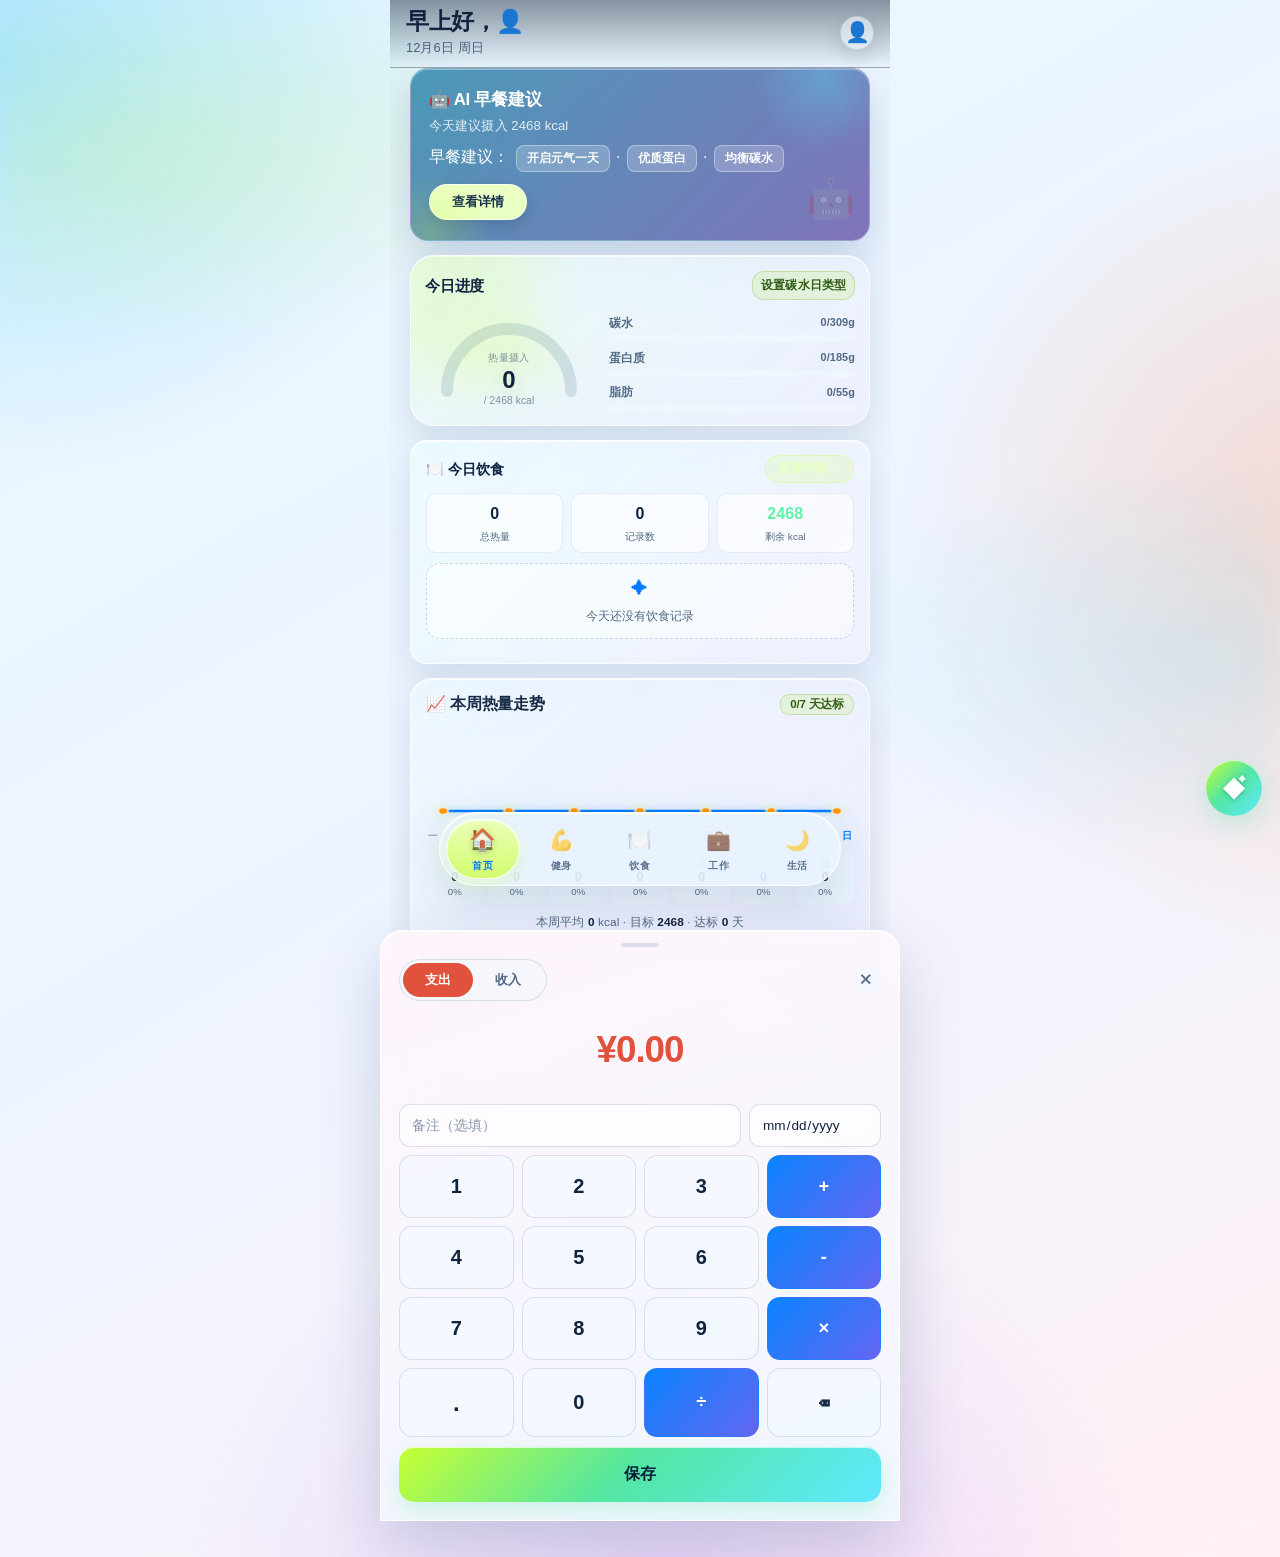
==== commit 5d906e2d: "chore: align chart glow asset version" ====
--- a/index.html
+++ b/index.html
@@ -1535,7 +1535,7 @@
 .wk-card svg circle{filter:drop-shadow(0 0 4px rgba(200,255,50,.42))}
 .wk-card svg text{fill:rgba(231,243,255,.68)}
 </style>
-<link rel="stylesheet" href="v6-prism-glass.css?v=2623c0d">
+<link rel="stylesheet" href="v6-prism-glass.css?v=aba59e0">
 </head>
 <body>
 <!--
--- a/v6-prism-glass.css
+++ b/v6-prism-glass.css
@@ -106,6 +106,7 @@
 @media (prefers-color-scheme:light){
   :root{--chart-line:#007aff;--chart-fill:rgba(0,122,255,.24)}
   .bn,.bn .lb{color:rgba(23,56,90,.68)!important}.bnav{background:rgba(240,247,255,.72)!important;box-shadow:0 18px 48px rgba(40,74,110,.14),inset 0 1px 0 rgba(255,255,255,.88)!important}.mbn.c,.tbn.rst,.bb-btn.c{background:rgba(39,77,116,.09)!important;color:var(--t1)!important;border-color:rgba(53,95,136,.17)!important}
+  .wk-card svg path[stroke="var(--chart-line)"]{filter:drop-shadow(0 0 3px rgba(0,122,255,.24))!important}
   .ai-card{background:linear-gradient(135deg,rgba(52,139,173,.87),rgba(106,86,171,.82))!important;box-shadow:0 18px 42px rgba(49,88,135,.22),inset 0 1px 0 rgba(255,255,255,.38)!important}.prog-section{background:linear-gradient(135deg,rgba(235,252,245,.74),rgba(238,237,255,.7))!important}.home-diet{background:linear-gradient(135deg,rgba(237,253,255,.73),rgba(241,239,255,.7))!important}.wk-card{background:linear-gradient(135deg,rgba(235,247,255,.76),rgba(242,237,255,.72))!important}.task-section{background:linear-gradient(135deg,rgba(244,238,255,.78),rgba(235,246,255,.72))!important}
   .home-diet .diet-sum-item,.home-diet .diet-row{background:rgba(255,255,255,.58)!important;border-color:rgba(89,127,165,.13)!important}.task-item{border-bottom-color:rgba(63,100,139,.14)!important}.task-item .ti-ck{background:rgba(255,255,255,.58);border-color:rgba(63,100,139,.3)}.prog-ring svg path:first-of-type{stroke:rgba(55,99,138,.17)!important}
   #p-life .pd-overview{background:linear-gradient(135deg,rgba(255,209,229,.82),rgba(241,238,255,.78))!important;border-color:rgba(218,104,156,.28)!important;box-shadow:0 18px 42px rgba(193,91,139,.16),inset 0 1px 0 rgba(255,255,255,.86)!important;color:var(--t1)!important}.pd-ov-stage,.pd-ov-sub,.pd-ov-next-lb,.pd-ov-next-v,.pd-stat{color:var(--t1)!important}.pd-ov-next{background:rgba(255,255,255,.44)!important;border-color:rgba(192,96,142,.22)!important}.pd-stat{background:rgba(255,255,255,.36)!important;border-color:rgba(192,96,142,.18)!important}
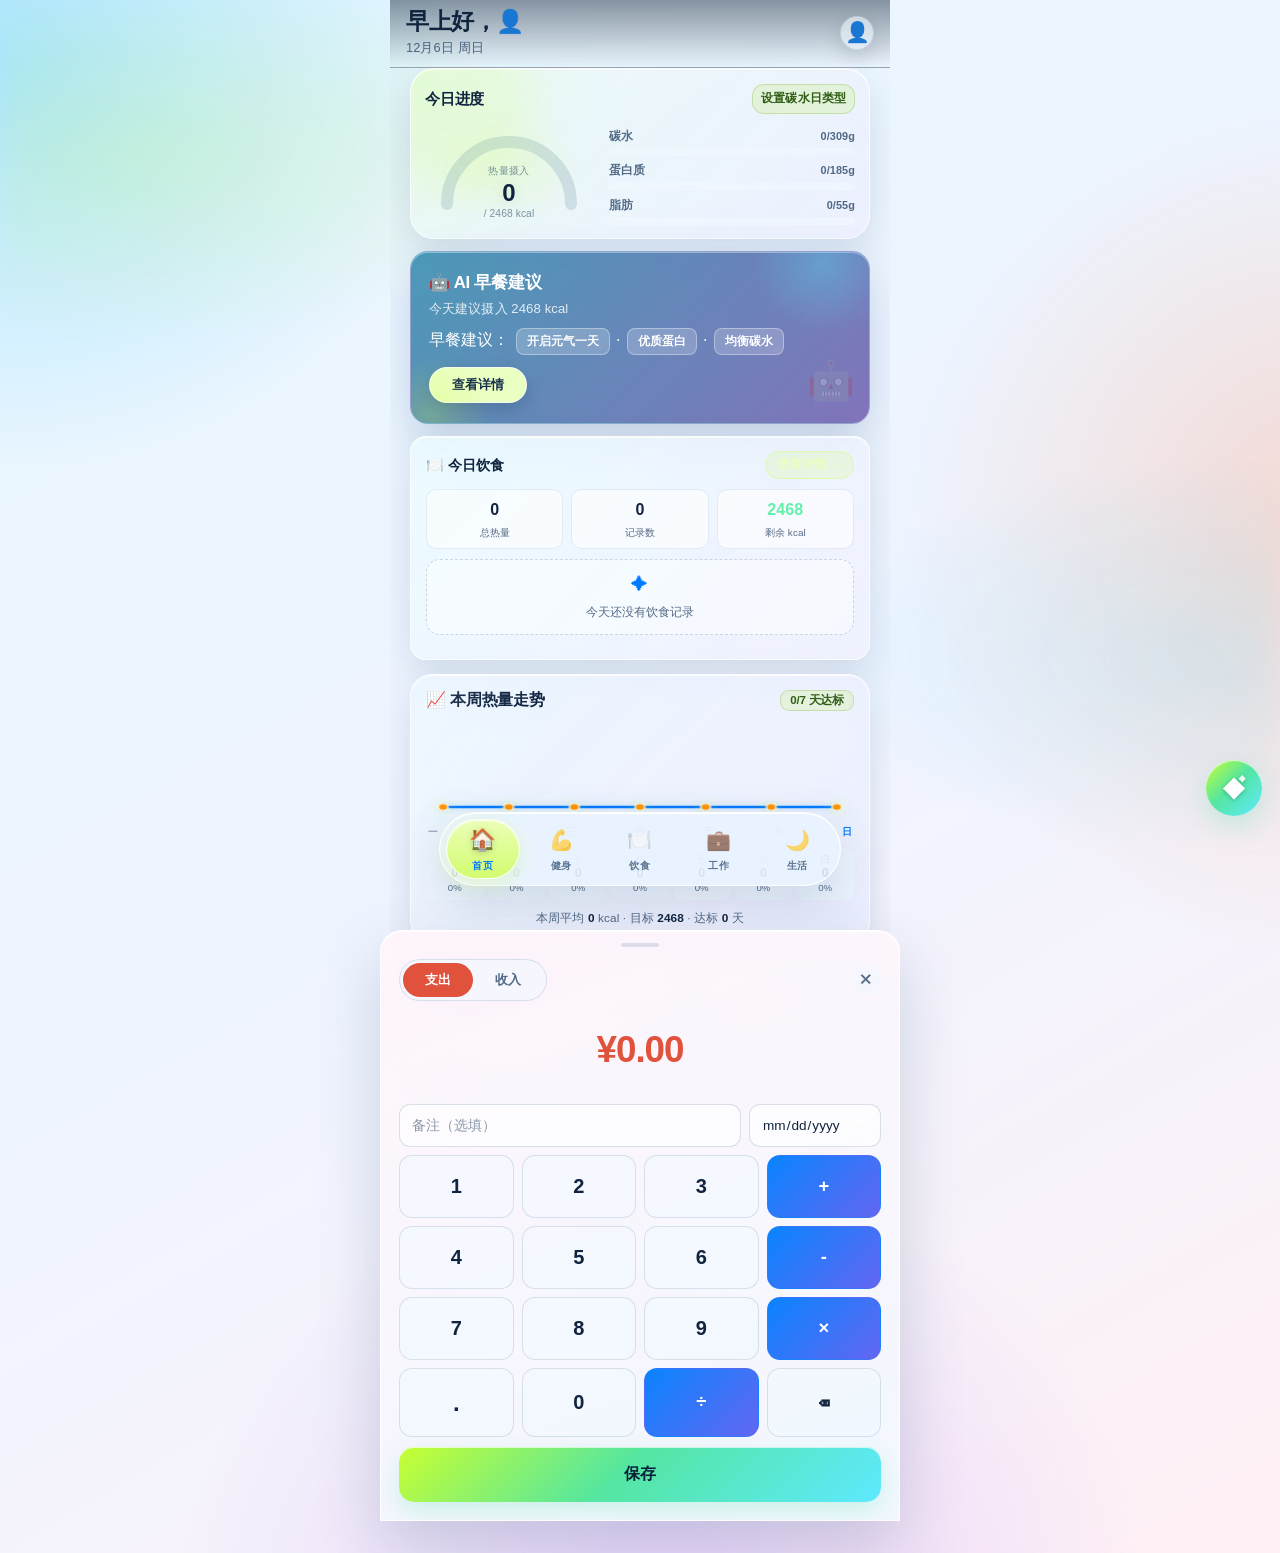
==== commit 3f3c679f: "refactor: compose home primary glass surfaces" ====
--- a/index.html
+++ b/index.html
@@ -1535,7 +1535,7 @@
 .wk-card svg circle{filter:drop-shadow(0 0 4px rgba(200,255,50,.42))}
 .wk-card svg text{fill:rgba(231,243,255,.68)}
 </style>
-<link rel="stylesheet" href="v6-prism-glass.css?v=aba59e0">
+<link rel="stylesheet" href="v6-prism-glass.css?v=home-primary-20260823">
 </head>
 <body>
 <!--
@@ -1546,8 +1546,9 @@
 FORM: mobile-operate / approved-prism-glass; unreviewed and undocumented is unfinished; this build ends with the finish review, the verdict, and DESIGN.md.
 -->
 <div class="ph">
-<div class="hdr" id="topHdr"><div class="hdr-inner"><div><div class="hdr-greet" id="hdrGreet">早上好，G <span class="emoji">🐸</span></div><div class="hdr-date" id="hdrDate">6月2日 周五 · <span class="cd-dot">中碳日</span></div></div><div class="ha"><button class="hb avbtn" id="avBtn" onclick="openProfile()">👤</button></div></div></div>
-
+<header class="hdr" id="topHdr"><div class="hdr-inner"><div><div class="hdr-greet" id="hdrGreet">早上好，G <span class="emoji">🐸</span></div><div class="hdr-date" id="hdrDate">6月2日 周五 · <span class="cd-dot">中碳日</span></div></div><div class="ha"><button class="hb avbtn" id="avBtn" onclick="openProfile()">👤</button></div></div></header>
+
+<main class="app-main" id="appMain">
 <!-- DIET -->
 <div class="pnl" id="p-diet">
 <div class="page-hd"><div class="ph-t">饮食</div><div class="ph-s">记录每一餐，AI 帮你吃够目标</div></div>
@@ -1641,6 +1642,7 @@
 <div class="pnl" id="p-home">
 <div id="homeContent"></div>
 </div>
+</main>
 
 <!-- 记账 · 记一笔（底部抽屉） -->
 <div class="ledger-sheet" id="ledgerSheet" onclick="event.stopPropagation()">
@@ -1723,7 +1725,7 @@
 </div></div>
 
 
-<div class="bnav"><div class="bn-ind" id="bnInd"></div><button class="bn" data-t="home" onclick="sw('home')"><div class="ic">🏠</div><div class="lb">首页</div></button><button class="bn" data-t="fit" onclick="sw('fit')"><div class="ic">💪</div><div class="lb">健身</div></button><button class="bn" data-t="diet" onclick="sw('diet')"><div class="ic">🍽️</div><div class="lb">饮食</div></button><button class="bn" data-t="work" onclick="sw('work')"><div class="ic">💼</div><div class="lb">工作</div></button><button class="bn" data-t="life" onclick="sw('life')"><div class="ic">🌙</div><div class="lb">生活</div></button></div>
+<nav class="bnav" aria-label="主导航"><div class="bn-ind" id="bnInd"></div><button class="bn" data-t="home" onclick="sw('home')"><div class="ic">🏠</div><div class="lb">首页</div></button><button class="bn" data-t="fit" onclick="sw('fit')"><div class="ic">💪</div><div class="lb">健身</div></button><button class="bn" data-t="diet" onclick="sw('diet')"><div class="ic">🍽️</div><div class="lb">饮食</div></button><button class="bn" data-t="work" onclick="sw('work')"><div class="ic">💼</div><div class="lb">工作</div></button><button class="bn" data-t="life" onclick="sw('life')"><div class="ic">🌙</div><div class="lb">生活</div></button></nav>
 
 <button class="fab" id="voiceFab" onclick="openVoice()" aria-label="AI 智能助手"><svg class="fab-ic" viewBox="0 0 24 24" width="28" height="28" aria-hidden="true"><path d="M12 3 L16.7 7.8 L21.5 12.5 L16.7 17.2 L12 22 L7.3 17.2 L2.5 12.5 L7.3 7.8 Z" fill="#fff"/><path d="M19 0.8 L20.6 2.6 L22.2 4 L20.6 5.4 L19 7.2 L17.4 5.4 L15.8 4 L17.4 2.6 Z" fill="#fff" opacity="0.9"/></svg></button>
 <div class="ov" id="voiceOv" onclick="if(event.target===this)closeVoice()"><div class="ms2" onclick="event.stopPropagation()">
@@ -2595,6 +2597,7 @@
   var hg='hg'+Math.floor(Math.random()*1e6);
   var C2=2*Math.PI*46;
 
+  h+='<div class="home-primary">';
   h+='<div class="ai-card">';
   h+='<div class="ai-title">🤖 '+aiTitle+'</div>';
   h+='<div class="ai-sub">'+aiSub+'</div>';
@@ -2640,6 +2643,7 @@
   h+='</div>'; // prog-nuts
   h+='</div>'; // prog-body
   h+='</div>'; // prog-section
+  h+='</div>'; // home-primary
 
   // 3) 今日饮食（只读摘要）
   var allMeals=[];
--- a/v6-prism-glass.css
+++ b/v6-prism-glass.css
@@ -68,8 +68,14 @@
   input,select,textarea,.mf input,.mf select,.life-add input,.ls-note input{background:rgba(255,255,255,.54)!important;color:var(--t1)!important;border-color:rgba(91,127,166,.2)!important}
 }
 
+/* QA forced-dark themes must win over a light host system, too. */
+html[data-theme=dark] .map-pick-mask{background:rgba(8,22,40,.54)!important;backdrop-filter:blur(12px)!important;-webkit-backdrop-filter:blur(12px)!important}html[data-theme=dark] .map-pick{background:linear-gradient(145deg,rgba(23,54,83,.96),rgba(47,43,83,.96))!important;border-color:rgba(235,250,255,.22)!important;box-shadow:0 -14px 44px rgba(4,17,37,.34)!important}html[data-theme=dark] .mp-grip{background:rgba(235,250,255,.45)!important}html[data-theme=dark] .mp-cancel{background:rgba(255,127,141,.12)!important;color:#ffb3bd!important;border-color:rgba(255,127,141,.24)!important}
+
 /* Dynamic home content: keep the existing live calculations, but give each
    destination one recognisable, restrained prism cue. */
+.home-primary{display:flex;flex-direction:column;gap:12px;margin-bottom:12px}
+.home-primary>.prog-section{order:1;margin-bottom:0}
+.home-primary>.ai-card{order:2;margin-bottom:0}
 .ai-card{background:linear-gradient(135deg,rgba(32,100,129,.78),rgba(76,57,136,.76))!important;border:1px solid rgba(224,247,255,.3)!important;box-shadow:0 20px 48px rgba(7,19,48,.32),inset 0 1px 0 rgba(255,255,255,.22)!important;backdrop-filter:blur(24px) saturate(155%);-webkit-backdrop-filter:blur(24px) saturate(155%)}
 .ai-card:before{width:146px;height:146px;right:-28px;top:-62px;background:radial-gradient(circle,rgba(83,232,255,.3),rgba(83,232,255,0) 68%);pointer-events:none}
 .ai-card:after{width:118px;height:118px;left:-38px;bottom:-52px;background:radial-gradient(circle,rgba(200,255,50,.22),rgba(200,255,50,0) 70%);pointer-events:none}
@@ -114,6 +120,7 @@
   .ov{background:rgba(41,75,110,.25)!important}.ov .ms2,.cdmd,.budget-box,.pm-box{border-color:rgba(255,255,255,.88)!important;box-shadow:0 24px 64px rgba(39,76,112,.2),inset 0 1px 0 rgba(255,255,255,.92)!important}#mealOv .ms2,#editMealOv .ms2,#cdModal .cdmd{background:linear-gradient(145deg,rgba(255,246,244,.94),rgba(244,244,255,.92))!important}#fitPartOv .ms2,#planModal .ms2,#planEditOv .ms2,#exDetailOv .ms2{background:linear-gradient(145deg,rgba(240,252,255,.95),rgba(240,245,255,.93))!important}#taskOv .ms2,#reminderOv .ms2{background:linear-gradient(145deg,rgba(248,242,255,.95),rgba(240,247,255,.93))!important}#profileOv .ms2,#thcOv .ms2{background:linear-gradient(145deg,rgba(248,255,237,.95),rgba(239,248,255,.94))!important}
   .food-list.show,.food-item,.fex-sel,.mp-sel-item,.cam-item{border-color:rgba(69,108,147,.16)!important;background:rgba(255,255,255,.55)!important}.food-item.sel,.mp-sel-item{background:rgba(200,255,50,.16)!important;border-color:rgba(125,173,29,.35)!important}.te,.cdempty,.diet-empty{border-color:rgba(64,105,145,.25);background:rgba(255,255,255,.46)}
   .aiad-page{background:linear-gradient(160deg,rgba(242,252,255,.96),rgba(244,242,255,.94))!important}.aiad-page .aiad-sec{border-color:rgba(66,105,145,.14)!important}.aiad-page .aiad-stat-item,.aiad-page .aiad-food,.aiad-page .aiad-tip{background:rgba(255,255,255,.56)!important;border-color:rgba(66,105,145,.13)!important}.ledger-sheet{background:linear-gradient(160deg,rgba(255,244,251,.96),rgba(242,248,255,.95))!important}.budget-box{background:linear-gradient(160deg,rgba(250,244,255,.96),rgba(241,248,255,.95))!important}.pm-box{background:linear-gradient(160deg,rgba(255,245,251,.96),rgba(242,249,255,.95))!important}
+  .map-pick-mask{background:rgba(55,87,119,.24)!important;backdrop-filter:blur(12px) saturate(120%)!important;-webkit-backdrop-filter:blur(12px) saturate(120%)!important}.map-pick{background:linear-gradient(145deg,rgba(248,252,255,.96),rgba(240,244,255,.96))!important;border-color:rgba(255,255,255,.88)!important;box-shadow:0 -14px 44px rgba(38,74,112,.2),inset 0 1px 0 #fff!important}.mp-grip{background:rgba(64,101,137,.45)!important}.mp-opt{color:var(--t1)!important}.mp-opt .mp-sub{color:var(--t3)!important}.mp-opt:active{background:rgba(69,108,147,.1)!important}.mp-cancel{background:rgba(255,127,141,.1)!important;color:#ae3e70!important;border-color:rgba(192,96,142,.24)!important}
   input,select,textarea,.mf input,.mf select,.life-add input,.ls-note input{background:rgba(255,255,255,.68)!important;color:var(--t1)!important;border-color:rgba(67,106,145,.2)!important}
   .prog-section .ph-title,.prog-section .pr-val,.home-diet .hd-diet .ttl,.wk-card .ct{color:var(--t1)!important}.prog-section .pn-lb,.prog-section .pn-v,.home-diet .diet-sum-item .ds-lb,.home-diet .diet-row .dr-cal{color:var(--t2)!important}.prog-section .ph-edit,.wk-card .wk-rate{color:#315d16!important;background:rgba(181,235,68,.18)!important;border-color:rgba(119,170,31,.28)!important}.prog-section .pr-val{text-shadow:0 3px 14px rgba(89,143,77,.18)}
   #p-fit .page-hd .ph-t{color:#087894!important}#p-diet .page-hd .ph-t{color:#b55327!important}#p-work .page-hd .ph-t{color:#6c4aa1!important}#p-life .life-title{color:#ae3e70!important}#p-life .life-cat.on{color:#315d16!important}input::placeholder,textarea::placeholder{color:rgba(29,59,94,.52)!important;opacity:1}#p-diet .bmr,#p-diet .bmr .bmr-v,#p-diet .bmr .bmr-sub strong{color:var(--t1)!important}#p-diet .bmr .bmr-lb,#p-diet .bmr .bmr-sub,#p-diet .bmr .bcl,#p-diet .bmr .bci i{color:var(--t2)!important}#p-diet .bmr .bmr-ai-btn{color:#7b3b22!important;background:rgba(255,255,255,.58)!important;border-color:rgba(170,91,48,.22)!important}
